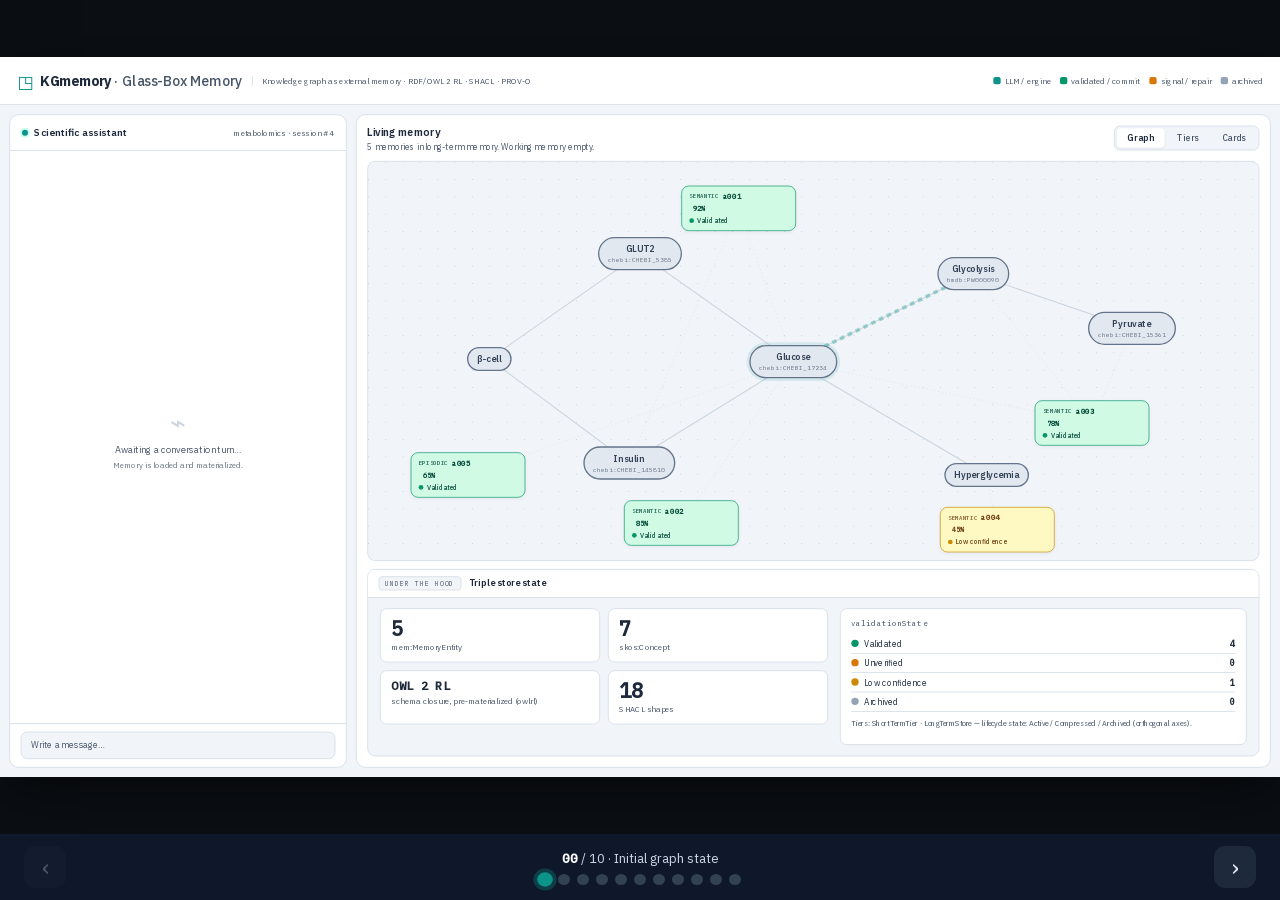
==== index.html @ e86d9394 "Glass-Box Memory demo (ISWC 2026 DC)" ====
<!DOCTYPE html>
<html>
<head>
  <meta charset="utf-8">
  <title>KGmemory — Glass-Box Memory</title>
  <style>
    * { margin: 0; padding: 0; box-sizing: border-box; }
    body { background: #faf9f5; display: flex; align-items: center; justify-content: center; min-height: 100vh; font-family: -apple-system, BlinkMacSystemFont, sans-serif; }
    #__bundler_loading { position: fixed; bottom: 20px; right: 20px; font: 13px/1.4 -apple-system, BlinkMacSystemFont, sans-serif; color: #666; background: #fff; padding: 8px 14px; border-radius: 8px; box-shadow: 0 1px 4px rgba(0,0,0,0.12); z-index: 10000; }
    #__bundler_thumbnail { position: fixed; inset: 0; width: 100%; height: 100%; display: flex; align-items: center; justify-content: center; background: #faf9f5; z-index: 9999; }
    #__bundler_thumbnail svg { width: 100%; height: 100%; object-fit: contain; }
    #__bundler_placeholder { color: #999; font-size: 14px; }
  </style>
  <noscript>
    <style>#__bundler_loading { display: none; }</style>
    <div style="position:fixed;bottom:12px;left:12px;font:13px/1.4 -apple-system,BlinkMacSystemFont,sans-serif;color:#999;background:rgba(255,255,255,0.9);padding:6px 12px;border-radius:6px;box-shadow:0 1px 4px rgba(0,0,0,0.08);z-index:10000;">
      This page requires JavaScript to display.
    </div>
  </noscript>
</head>
<body>
  <div id="__bundler_thumbnail">
<svg xmlns="http://www.w3.org/2000/svg" viewBox="0 0 400 400">
  <rect width="400" height="400" fill="#0f172a"></rect>
  <g stroke="#5eead4" stroke-width="4" opacity="0.55">
    <line x1="200" y1="200" x2="120" y2="120"></line>
    <line x1="200" y1="200" x2="290" y2="130"></line>
    <line x1="200" y1="200" x2="130" y2="290"></line>
    <line x1="200" y1="200" x2="295" y2="280"></line>
    <line x1="290" y1="130" x2="295" y2="280"></line>
  </g>
  <g>
    <circle cx="200" cy="200" r="30" fill="#ccfbf1" stroke="#0d9488" stroke-width="5"></circle>
    <circle cx="120" cy="120" r="20" fill="#d1fae5" stroke="#059669" stroke-width="5"></circle>
    <circle cx="290" cy="130" r="20" fill="#e2e8f0" stroke="#64748b" stroke-width="5"></circle>
    <circle cx="130" cy="290" r="20" fill="#fef3c7" stroke="#d97706" stroke-width="5"></circle>
    <circle cx="295" cy="280" r="20" fill="#d1fae5" stroke="#059669" stroke-width="5"></circle>
  </g>
</svg>
</div>
  <div id="__bundler_loading">Unpacking...</div>

  <script>
    
document.addEventListener('DOMContentLoaded', async function() {
  const loading = document.getElementById('__bundler_loading');
  function setStatus(msg) { if (loading) loading.textContent = msg; }

  // Error sink persists across replaceWith since it's on window, not the DOM.
  window.addEventListener('error', function(e) {
    var p = document.body || document.documentElement;
    var d = document.getElementById('__bundler_err') || p.appendChild(document.createElement('div'));
    d.id = '__bundler_err';
    d.style.cssText = 'position:fixed;bottom:12px;left:12px;right:12px;font:12px/1.4 ui-monospace,monospace;background:#2a1215;color:#ff8a80;padding:10px 14px;border-radius:8px;border:1px solid #5c2b2e;z-index:99999;white-space:pre-wrap;max-height:40vh;overflow:auto';
    d.textContent = (d.textContent ? d.textContent + String.fromCharCode(10) : '') +
      '[bundle] ' + (e.message || e.type) +
      (e.filename ? ' (' + e.filename.slice(0, 60) + ':' + e.lineno + ')' : '');
  }, true);

  try {
    const manifestEl = document.querySelector('script[type="__bundler/manifest"]');
    const templateEl = document.querySelector('script[type="__bundler/template"]');
    if (!manifestEl || !templateEl) {
      setStatus('Error: missing bundle data');
      console.error('[bundler] Missing script tags — manifestEl:', !!manifestEl, 'templateEl:', !!templateEl);
      return;
    }

    const manifest = JSON.parse(manifestEl.textContent);
    let template = JSON.parse(templateEl.textContent);

    const uuids = Object.keys(manifest);
    setStatus('Unpacking ' + uuids.length + ' assets...');

    const blobUrls = {};
    await Promise.all(uuids.map(async (uuid) => {
      const entry = manifest[uuid];
      try {
        const binaryStr = atob(entry.data);
        const bytes = new Uint8Array(binaryStr.length);
        for (let i = 0; i < binaryStr.length; i++) bytes[i] = binaryStr.charCodeAt(i);

        let finalBytes = bytes;
        if (entry.compressed) {
          if (typeof DecompressionStream !== 'undefined') {
            const ds = new DecompressionStream('gzip');
            const writer = ds.writable.getWriter();
            const reader = ds.readable.getReader();
            writer.write(bytes);
            writer.close();
            const chunks = [];
            let totalLen = 0;
            while (true) {
              const { done, value } = await reader.read();
              if (done) break;
              chunks.push(value);
              totalLen += value.length;
            }
            finalBytes = new Uint8Array(totalLen);
            let offset = 0;
            for (const chunk of chunks) { finalBytes.set(chunk, offset); offset += chunk.length; }
          } else {
            console.warn('DecompressionStream not available, asset ' + uuid + ' may not render');
          }
        }

        blobUrls[uuid] = URL.createObjectURL(new Blob([finalBytes], { type: entry.mime }));
      } catch (err) {
        console.error('Failed to decode asset ' + uuid + ':', err);
        blobUrls[uuid] = URL.createObjectURL(new Blob([], { type: entry.mime }));
      }
    }));

    const extResEl = document.querySelector('script[type="__bundler/ext_resources"]');
    const extResources = extResEl ? JSON.parse(extResEl.textContent) : [];
    const resourceMap = {};
    for (const entry of extResources) {
      if (blobUrls[entry.uuid]) resourceMap[entry.id] = blobUrls[entry.uuid];
    }

    setStatus('Rendering...');
    for (const uuid of uuids) template = template.split(uuid).join(blobUrls[uuid]);

    // Strip integrity + crossorigin — blob URLs from a file:// document inherit
    // a null origin, so crossorigin forces a CORS fetch that SRI then rejects.
    // The manifest bytes are ours; SRI protects against CDN compromise, not this.
    template = template.replace(/\s+integrity="[^"]*"/gi, '').replace(/\s+crossorigin="[^"]*"/gi, '');

    const resourceScript = '<script>window.__resources = ' +
      JSON.stringify(resourceMap).split('</' + 'script>').join('<\\/' + 'script>') +
      ';</' + 'script>';
    // Inject after <head> so the DOCTYPE stays first; prepending the script
    // would push the parser into quirks mode. DOMParser always emits a <head>
    // (synthesizing one if the source HTML omitted it) but may carry
    // attributes through, so match the full opening tag. slice() rather than
    // replace() keeps us clear of $-pattern substitution in resourceScript.
    const headOpen = template.match(/<head[^>]*>/i);
    if (headOpen) {
      const i = headOpen.index + headOpen[0].length;
      template = template.slice(0, i) + resourceScript + template.slice(i);
    }

    // Parse the template and swap the root element. Scripts inserted via
    // DOMParser/replaceWith are inert per spec — re-create each with
    // createElement so they execute, awaiting onload for src scripts to
    // preserve ordering (React before ReactDOM before Babel before text/babel).
    const doc = new DOMParser().parseFromString(template, 'text/html');
    document.documentElement.replaceWith(doc.documentElement);
    const dead = Array.from(document.scripts);
    for (const old of dead) {
      const s = document.createElement('script');
      for (const a of old.attributes) s.setAttribute(a.name, a.value);
      s.textContent = old.textContent;
      // text/babel scripts with a src: fetch and inline. transformScriptTags
      // does XHR against the src, but blob:null/ from a file:// origin is
      // silently dropped. Inlining makes it a plain inline babel script,
      // which transformScriptTags handles unconditionally.
      if ((s.type === 'text/babel' || s.type === 'text/jsx') && s.src) {
        const r = await fetch(s.src);
        s.textContent = await r.text();
        s.removeAttribute('src');
      }
      const p = s.src ? new Promise(function(r) { s.onload = s.onerror = r; }) : null;
      old.replaceWith(s);
      if (p) await p;
    }
    // Babel standalone auto-transforms type=text/babel on DOMContentLoaded,
    // which fired before we swapped the document. Trigger manually if present.
    if (window.Babel && typeof window.Babel.transformScriptTags === 'function') {
      window.Babel.transformScriptTags();
    }
  } catch (err) {
    setStatus('Error unpacking: ' + err.message);
    console.error('Bundle unpack error:', err);
  }
});

  </script>

  <script type="__bundler/manifest">
{"37c338c2-cbf9-4fc3-87e4-efc4d53869c7":{"mime":"text/javascript","compressed":true,"data":"H4sIAAAAAAAAE+y9eXvbRpYv/L8/RcW3Y5I2BcXO9CxSKxlFlrs18XYlOZm+bl+pSBRJRCDARoGS2Ym/+33OUisKlOw4PT3vO36e7ohAodZTp06d5Xd2Hz68Jx6Kfy+Lqaq0EqdKTlt40sAfWa6uVVmvlqpqs5/[base64]/gLfR5VlQqH4hvTV1D/n4k9lydVIyqNL3ASulFJpe5+JZ/DN8OuIrBO6+HUBv3WxwI/uOXX4RW5cwW4wIZLqI4ED9/GI32730YwoSMhTcBtpM/i8FaK6Hbppi2g/1794S4lg1RwQ+q0VD6QAwe/2v2dfaY3u/[base64]/er0/PB5/2cwx7KMv3p2evjH7c3NGjlPtXd2fnpydH7x4tXT4/6PaSkvlnWuOv09ffXs5Pnx6ZYeNzUsVpP48oeTp7d8eQ0rGn959Orl+fF/bhnstK5a9b4z1mevTn88PH16cXr8bMtE1c2NbPKLRs06c/Xm7DWwii0TtdYrYDK9Xz4/OdvSb/P5RVnoTu9fHL941f/pUi3r+Ivnh//nz/1flPJvm/iLV8+enR2dHh+/7P+sns30tFGqct++OPzzd8cXJ+fHp4fnr04vzv784rtXz93HRasa2daNKf7s8M1/JkoP/v3fTckBFLWcZa7aE37xrBou5Wai8PekVMRlhShmInyBfLFal8jPDJsNCnzh8WJTjRCNatdNhV/u46MP9/A/0G/3fVs34qBn2A8ehA29TRZ7B/0Ky6Wm5d3+PTu+ziiwFwH774wjKBwMKBooPt2Fc1uIh+J7pVZatI2cXtHZp8R03TSqgkNRr2Q7Xagmw7K7Pnc/okJPbRk4L7A5rhoq//eialVTydI+gJGJn6mGermqK1W1H/jtLv6XW9/D/kJ39+/a3wl0ZKDhdJgV83UjkaT0eroQUotFfSPKupoLWYn1Kpetogr1ol6XuaD9mItZ3cASFK2olMrhEOof/HfQ4BG2ZkffNrLSBbQcjSD++HDa/u+1Wiv7ZTDwMU3lrnjDJ1KjVk2dr6dKTNRCXhd1A8O/xDGr/A0OSF+CUFOquZxuQNJQGVGUxo4W1fw5vtoTM1lqRU3kRX4GNaxLRW+pKi7zUfNf31SGVKjsefwSRDb8wiy9uFnUZgXqm0rIauNeQlnZCtnwSnFV5UZMFBz4IAW0zXraqrx/jV5hu78pbdomn6rJes7tPmvkEtf2g+GF/PHx+7aRZ62cXpkiZmNaLqhVXGqo4U+z583O760RSxsewDuePkr3M+u2KA5cf8LWXft36wH1ASYL6BlLiWK5IpmI9mhRAW9WuZhsAopqFIj1QFT3tvV+rsxqU+1mSm/5Bgsf5rmq8vUyGK8bKiyc5koHAxzBYZ4DD1EwZtHWKzHDMd8s4FIBL2hkQOtEp9eyLGBP5fe4UmDx6ZkbeXNLzT466JlkO7nQp6cKdn2rSGZWbkLNDO7olZoWs2IaTf29e95A4ZU4uOMs7/ujgS+TfYcXwxGcgIOBI4fw5PKp1R1Qu2Lnc/4zG1VVcAKfTeuVOnx9AqsOfA4X9vj9SjUFTk0pjhoF83l8DUv5J1nlpRKHr0+yoJojOV0ovh7YqoIS5/Y4OG/kFKjBb/FlLa4q4HuT9VyPxWRtTp2VamZ1s5QVXEGVbotqHg6AePWfCqDecBD4Wot1pVv460Je10UOd+dnsizhFiRmSrbrBi/Az4qJami2dbuezTJxUrVAMnjmUFNED2JaN0os1XKiGryaLeG3krooNyIHYhGazhHoK9ZYaL1WGpp5evyDmKyLMtdZOAykstTMnOMBc7Mopgvq5FCPTAOKqVrc1M1VFnDgM7zwnTBn15bvp0WWvZ7n48433km/1/ei+xWePXvdR/bk8DoX9TzrPVDSL/ZvqakrdKQe+7tvshFTWZpruNKw+O2izjW8keI7OVGlWJXreVFl+AV9dlKJ16evnoohyFGVWMnplZwrLW6KdlGvWyGnU6WxUiIrcwrrEV/x24XawJkvSjVrQXCzD4pKt0rmuOKWV9/IphriXmnj49GxIxDqhkAkFyVuF9nM17BndVaqat4uxvAEqAXUD4dNIzdDLPmNeCy+pY92xGOxJ74ajcXFldqIA/F4n/76A76nH48e+UxQYK1vsdSOePzObxifvtu3ZS1PFGLVFFX7o2yqopoPBzC+wVjQCKmfo+hcvUf/s1OimqZuPm5Ontx9Up54s/IkmpYnbl6e8MQ84Z+9U/MkPTdP7jI5ONK7zI4/PUEVJSgoowqMrMiaqelCVnNUMIEyqqznxXQsNvVaLFGHeSOrFsgZVFHmO7pfoIBal+rHol3gkflUXWc3NzfZTxro+kaVZRYszlZB8iO4xL5XnxFe7igGDUfBuU5f4/15MAqJZylbOOAHX+qBWymmGPgPaGamsh2+xTrejQJ5RemyqNqdvNBwCuxU6j2o1ypFauMdwxR2tZypHVBJVfOdaa2aaSyyQEswv8+oQ9z0Uq48bWXRqqXfeRY7zrBaems7N8LT50g2arYu98TpS+/WkSu4IWpRV0QKq0bNivemN2FPsnWlF8WsHQ6Y0vbEQDzieaNGflTI/CropCyh/roatAL1qatGyRx5aCZXq3IzYg013n2mEsoULTcMvLpR8kqLk+N/2xOLtl3pvd3dedEu1pNsWi93Z6xi38XZ3aVzeffx1//8+CtXx12XpKp36CYK/d4p6/mchRP494wnHfR5bQ0XKup/BkfJkPfDW9x078Zmf4yjuRtFNxdY57zIYSLPWtkquqE+q5s31bJeV63K7XWNL1zxAfGyrlfD1XpSFtMTkIuqqRrj6aaal57U7e/DC3u7RAVQ+HHmvfQ3m726vqQ9G1Ty4IEY+g8y0K+UcoNlf/klKJxV2C0Qm+mcLqV2+wyauiGy+h7PorDdR+J+dl888gYY7Ok7TuVb18K77u7pyPJ06Nw/[base64]/QSfwVBz+hLAuEZdgn1JFRMeUqTo4WaXmlxs1AtqPzqBtcSuSEOUxetr90ptF1jq2VZyUYujZoF5vhDtLlQbVSYHzfKnrBwEXL1MBf/eVLXpZLVB3HerBUQOLc4ptuEqKGnN4VWXheausXrsX0yK5wiaJeVZi+onj1PLxB2tKOCtfc/IT6M78Vz96xupkq7lcjYosnarwp5uyiq6/pK5TDFFVB/ofmKCARoqpqqppVF1W5oS90olI8fPqzq9uFDoEkpnr56QbpISQyZPzU1/BnkF7mxc4s7FtcRGwbxBpql+nW9BLpXK7C4gSKhZdWf7Y9Z8YHmfbGQmgQnUOqsW3GpUdCADXgjiQPgHsnjjuGc3BRliWVoNsQlTZLdFESll5ZFYHkqa+q5tH36sShL/gCty+7N04IVp5dxLz6WSmmaaCUbRdfTDsl/awjpA44d7+JHOAlCzlrVhBuHiKS7cb4lceiDx2MEnBZWGytLuII7qmUWRd03OoykCpQoX1XIIpBcrTK4ZwuM7UhS56noP3wHM1f9YNS7Z07VqpS4a8rSDBAJLBOH5Y3caBSXkG7rxicyUFCskRKpuE/3vE4taHjCs0FqUSzhu0mpuoSpGkWnl5ivZSOrVvHCB3UgLcJGXi5VDg4M5cas5VjwFUE85HswLFTYAyIEXkMcGF27cbcyn4FZqMscFIvrTj9/E9Il49kHpNBStQpnWbxU79tofv970jqTGY5qK7H7w/902m+85rYQ/5kCPxih1xOt2oj6kU3imaHeF7rV9lpwAXeUoprTChXaVGaGz5+yvR3qX6oGr7cgMbRqvgnENHktixK1gG2NR4CpjwWjAlQ7qKUryPC2BprOxPmrp6/2QKNaayWCLoHYZS865hLzUOTrhiheYYf+vmS9kk1byNKjan7Cp1lbw47GfuUkCf5dqP7lb0DqZ8wit5G5Px2fTuWGGQ/8+5w1mLF0fiBe4Rpk9Nu+VstVu6FX7k5HbfIHs0apv6mhV3C0H4vE36GzEAryC1WuQHMNwjDMG04+kT1S5cy/qfjisZ0mK30MgfY1Xl/B9WTMC9mYSUF+jmXg4gj/3XfP+SO8tOFfqAs4CZpH6YmIQDRqpscoBcO5wrMmRV7MZooMqzRJJfQgu+cagg/FgT+RTutQwPIWf1N8oZnJddmaUaBMhY5xSpairhQ4ZejYRGc0XZ6FzrZsKjqwVf7yS/KGYdXNdmo9vUGhQ0ustaXa1d3GH2PpwMoD9CmX+khpwJm1P5ck8LnlgNt7aHX6vkQOHW3WldCbarpo6qpe63Iz5g6yBh7aVWANW6OyaqIE+x6Itp7jdTATOKFTWZnjBS479YoUXFSbZYt0ceEZUu/VdN2aW49hd9BL00lUDEyp7Xv2zgFnce4PnFwJPSZpT7rcr21sLw0TxfcQYe45q7oA9lxRhdCX2RrNZUM4D4MZGmXipFOPVRSsV3hmWppz29tqulHBCt0JOcoIDmmwuODCapzRiXJ7nuqbNfWSNtxDe/qjTsSOHpbMGyCSVKOmqrhWr5E9wVafqFndBL4w0TVrjLcmJEH0zgx6DK8MS7O3NtDtTJQhH+BY7FUJnfVWKzyGf3GH523nce0NsuWNxP+Ml0x1l1Pc+Bm40/wjznJt6NI/x31dQqxpgAMlzesslftOCOlT2HeDYzexYLa+SPsdd8sEjsTRa/SfcGd8u2jqG1z8Y9Ty2aN9mGXZaE+08ooUG3wW1TOenGvZFGSObmujfwJlFGnYnIoWBUhiatvryZww0TlvskjCYbflPmEmkk/Co+Uz6Wo+WVPD3fh8Wppfr6PxtYy/Uj/zSdqZhx+5PZncWDMJJ8WdNmjPDvXUFcEmjbdliiA9TQrTpEeFHT1ISIhP1apRoPfOQcTX5mCAv62zOt4AQdeOkm4xNQ4b8EsRk9dFNeWpB1ESqZjc2eFWx00ArSxB1hw0Cld3XrNf/bK+preivoYwC2LlVB/4GTaVmFhRG3xIWAV/o5yKfa7aFkM0YBtI2OjoZjnQLAI5Jz4n6qPlx84ADvrAciVPQ/t2YH8Mxp4JYCmvlNBweMPmATUxnMogME6bAuUSjUTHF1TRqL+ulUZpl40AAZmSch7qWjUoCoE/DASNlGB+ywbvxlYf7OsT3oYX/jHYdCjigs5rDGYBBgmWPyvv0BjEUCtFfbmzYe/rJ1//8ygbvCNGuX/Pm0pYC0NSRV2xbTKgaBIzyXRRVLPaHQN88aJaXrNhZJjYLWPhV+JMR3PV7iW97MxFcjj4UuOZAtvWLTw6kpSyqMR/yGt5hmsXEnkmvtQD6u/br97xH4/fOWuLcFp6G3bjOxjwf0f7waRZH4lZhXfxoorI0Q0BLWvBu2wh9aubyk4U1THyR923IFx2HLX2lh6/u9XFwa7J0/VyuYGJDq9Z+NitlzhI8byADx3V1bWqClVNA+9dEKLM/VEvZFnWN0L9dS3Lot2IKRiLcA710Ru7ub1uvl436r//[base64]//[base64]/WzzD9oUdSUZZH7Mx2DvSRXom22XiiAjg/0LDMp/yVk2K6XgjQ+Slo6cRQJTzgnDNJvyjR267zkjyZ4U2U3MbXK4HKx8lGzGqQBwoKuXJbAi+x6BQ4xqIDuM3KdqBNfQu5WqkK5HqoVq/BxUflvl6g4RhhWlrnTDyUoBAG4WAsrtTGBlHBFVu2bVNM1qAEODo7s449Y08kGAvVTrMRcjK8YFOtbVPgRcvUho6IYLtCt0/zPe18n6OOw3HfoCYV2EHGNZkKgc8taw0+9ssl71DtaUhJt4fMz1UHeoRLovhLa/ayc+gzY5423q2X8Xa9zMR34Jhdbcz8YssgLUlTHXGmV7NLNLO7jfa6KZZ4NLy7NPpp/[base64]/iyQ43QS9wBoJWjLhRMukU1H7NcD6OYwCqTHxierXM0caJTp6lVfIc9jqnXbYYx1NQoo1ubKFABURV4JF+Ket2u1q2pzxh2b8jTDY+EIRHk2B1Fr+HQfooqP9rTbPwgnYmzX/E64H5ZGE0a1gk9hNJ7yEmEbBvDPopqtW55YojXQBOWG1a8l6VWemx843BAPBLaEW4InmGAwC/cJp4q3daNHxJ5g5MFn7nJNAwzXslf5WXtnROOp+3HsQZIC9+rzbYjwr8i9519/ulErqSDc9omZLyBGIqCFLIVnAh107IQIr7UGepHSDVJy7Jc6xZNH7i78sQWMv9Zmw0E8wqum5F45KsQzLHZexQTfYJIOmxrNDmzzVzTlmqbeg1q7EVdtxTBukQ70OiWQ3iu2h8bWGRUqQzrdauac7xnFVVl/rzBEoF5njynnZfxgbCf+t7HXuS597Tj3hh84d13UEHCXeVmbLdiJ2f3wspgLH0Z6cWviAIPxLf+2MC9eQgOw0HJR+L+6L7Y8wvuG9kNQpZBUgPbHcn8RP+NghAFwKvYhdhG3033WVMvKTYuXocj0i/gOuCtNrx0tYkxD/ibge3Ry7pV5qCE3Wj6YcKlDDOcq0o1yLMh1oA0r3BM9XZ3OPKipDo9j76AZQjGYGxK4iC2AO3uij/hkVLX7VigqqUCrWXdiJ9gqxUVBrnS8EOq6eAr+OyArwP4GWCu4IWgWkOQ4SDBEk7JeJkTH1DvV+SSwOdmsWWYI/YON07ScPSXG+dMzmcn48vMOJQXFarW5uT2Z2yB40nbis+QoozW3widiUo2QEwsXX3wtb4pUPD3F1jgqZQCktmLmdzgmUGRsQzQ+9aDrul++Zpwa5Lf+RAyiS8Nfkzq2xi+pvv5GWLXvADommQFPqZL4msD6LL1W4vq0l/Bc0B04Uq2LWUHkcRfsux3v6MP/G3gdcgHxnFdMWEoRhvqqCLoasTHjNsBbJDsqK40iNID7+ALV9BB+cQNGxSfO7dsPsgugj68NmhA6T7E4D57yXb8E5OUkjiv5LE0FoNnhP5zSuA/qXYsDE88TjxF+ahL7WsPfoD+wfq7j77o8Neg77agP38f7vVMZh9Tz2jjw/nzAgCD0kO0uEH+EMNewYABQChQzEary8svN2Utc3EQls8u+EX3C3BF6xaHp8H0xcqQu80CVDPkpkejsHGrF3kfL0Li4HJrkFyPW7S2M1mWIBSu54vUMZJC52HVmWc9co6SziYdlnBQJMdnx6c/HD+Frfr6zCq3r9RmDzU+Y2525v+8uAAkuOgJQuDRM2OYxpBSgJKQJTT8vdqwyepsgXc5792pmoXvOOLpcFKvWX4+VTPteXamC1jHv1AmXkj9A8gcoNYnxJ/UfSOcIxuGCOH64Ic9GwQ3Dxgd26ntfM9V69XwVJHpuG6iaqCcR7PQNtf04AHXaVwaeVZCwksp7zzDZIJiqH2wSCFDCcya6an6Xm0+daqu1OZzTBVW8182VXCJvGWq6MX3agOj4Nb/iF0y9snEDcnEYyLhHhqHTgrNTJm7fw7G/kX/fgrH3V/ON5WZfywyf6n3xOWV2lxaj37UWWTivNmwdwdDMhg/nUZpMOeiuFxU4tLO1iXj2dCkQtwma35BN+ZVhG64cM5hFXQhh2sXe6xPF0WZO5UGxdLzhQcUWtAR1OM6ayxWRN0eGmMS3uF+0lndzHfLorra5enZwXUaDcKV6qUTnrPk8kVUGIRfpp0hmEaQzp3nA/o9JFswDiMWsmxSOoZr/BFSFHqqZr+eQk/V7KMpNOLqvRQalbuNQhs1+x8K/UgKPVWzT6dQOLRupdBTNfsECoV6Tmb2AD+SVVW336nDdVujGwmo7racQ3xP8o43/+ILZ0QHUCczjrwPHpjvSKDZWpp87V+CHgNOheDD+KiLI/t7hc7+1tgHItxZaZHnbdDcu3CT8bZx4vj9L/V9vPPJomLatiYtfMm6jzPSm5JHjvODsQ7sjQI/v5y8UtnpfSl/[base64]/VWbdgRGQy7h/op5cGDWGmBWqzIWcA5G220CSsVlXeTFDz2ZgznOCh6CRMuxayjf44Qe8oHYeIu/rPL1Sm/[base64]/L07riRQTeO3pVgk0QrQFX8dQ3srMgBQWi2IZ4pO/uDKzLbcC+BWT52jX3HRnU/vBdpaqJwrWsSkFRQN9S8h/9vakJdw5UTb1HZ0DhhAke+xzFErvVTNa2bPLKJNkqvAO4dDNkzw/xtUJzyuAAoLWqC3LP7s+O/x+4WjMkJizUryc/JAT1hpGBxrXDjrCiEgS2ixhVRvSeCEODGT2GkcOi4LYi7j2JUcUA3i9r6LWbR6nJ8F+/C3Pil/ajk1Qu5EjXFMxsUPOM/hie1q4l8RyDEEEzcXuIFoarroqkrwnbjD8y8XVC/UcXCxn90mmcvhmoe0LhmZzryCSVcSnDphChv8qeFj12f2sRMV3W1o9BZA30ThsQJjavUmN0OSNp2NRXVtFznCiIQm40/ImgUQhdb9tsfMR8k3EzCZoVjyatqXtVwFBZtZs7stKgcztEYLwoE5DrwvdpDydiDVsZ5tiPtvLppitZJ0+45Xkcc/rJwsGR4vgCTZbYI5ADQmrjsbsfebVhjMUBJ9zOPJXrBg4GGwrGc39SGCDULMpSp46b2zkE+LZ1viMn8oDzaQIfzJEly5KJqyNZ/o8QC3DALPmB5QMTo7zxnOPd/n1nDpty8+SheQRS8f0GIwuOZhums2d9eKm3nZB0al+mGKDFSLskRWNQTSM3hyB6u8+JaVc5K/DBwD/bF8LyeanqwI1dFtmiX5f8iKvHOniicIBCM+Ag2mke80jeq8o9bmBM0s9DZo1UDtx/0ccWthd7wU4vbbD5xCml6RnCgzlrAvuWdZ7h7Ow9pJweI1QgPTajynVBMVtTGmu/QuXMmDryriXczieNt7npLT91REh3y9Mt+h/xWe/yFnII2aMv+SXOMfkiuaAeDjmc41AAc+Apf8S1litgLC5ma7Gq4t/zktkqwGBPSkv3FPRkKyInEVfREgu1BpEQCgRkAxhsZsgRuGGpJxB009ebrEag+vghtQXFEki0bKhiwZ2/Ny3d2Otyj3jsrgmfyVjNizZLc/8B9FwIBOfbdRJUDPgzeFkCCn6kGoPXqyjnbAteo1A34apRlTeFg/tQZaHhU0nDLzxG/NgFpK3bEE3+TReUPDsRjNxXYSmbKwCzwn+xmIRTAyyXq+cavxfYLgzFMyEf0iWPtNuKsEAfiq31RiD9Ew9oXRYil62p/W4Q4uoV4JByOrt0mITH1HiTxIeHa2cYP0rNG8S2ORk6Vrstrhz1CN/PQV8JEr2dc6LV/XbIBjfaNNcV7z/Z7N1a6Tmq8Q//+5r9tq/gV32HDdF2igNX98gtw8VgHGXry9bseiW9vdzYavKkwVH0g9tiYH0wBMOJgoB9nF0vycKg3GpX4SGvG3ax9vuBxy028V1trbuddh9eyrtRhlTNkGBx5dZkfG/mwUjffu7mDVavUjdMQBF1z32XUS/p4LLwX2Gfv9wX1P3hitAreM9YweI98AdC4HNiedYCTjkrk1VtFOg514l/SaJ4BbgEOP4BR+RQhD1reIuPBazOBVirvk/KA5KxSxcsS5T9L7OwY7+I+K978tgn5AlQJht9ap2MZ6mIJBQHU3GA7Ujmi3ZoeIFZvGD7YEU1fNcUcIAv43IPTclqvipRcylGZP38Yi0jyv7uMS7KW+dzKWU6sVY42KaULiFmEh831I9wAwROZtD/2ZeZaYnlN+bRNNZLUlajTXwOMaajYk5PAXVrZzBWjVNngFaccNEIHOK7ynGqvqXoiJ+QUSu4IrDekVEte0ADc1022o64kr8KNSUuI02A0oHZQY+g/GCRhYiEA5Fo1Deb0cPXWnMBIBXv781wVYKpBIQpKL9DZl+yPPHMK6JVsPP1a6nZh3piO9vLUjiDyj3B36BXZeS0UwWuYlzpAn0/KGh7TyYwc4//ukWdELM30ftOZx3+Ma4OjxT7ZiVOWukF+0S9ZiX4x0S/08QKYldx/vqWi/kuP7wn4Pxeg/34XoNvvKP3ypAoktjtZeDrS1Q+qKWZkWrFQBs6yGRg2P0p2KjRqqH3pyeElGXMmaxxuAVG/pGKXvf3yUJRCCa0gfm6FXIpl70bJgAGS4RciyDJ+bLyk3SPrE4+fdA1Zgf/s2fHrQ8yvCcw/Gxjn1bM33wVv9gaBMvNYT+WKJF8IJcLDQ9cM7gUeBCYEBy1tOP8FYUfdS9iQ0bjMoonCmi1KnJl5UxDNalQEPkrBpdBr/26GRkN8eqrm6r04ELtvD/be7c73o9fN87q+Wq88y+LgYLAnBgdfDYzWebCHD54MaAfENeR06ooD7B2bqoZe42MfQwh8qzshKkFX3mIZ3psfwovJ4HdwWAftdvYQAQyfg42HskQaFBBy3kIDNTqeSM7dALwXcr2Ihbx2xmln/Wc/iDgzgu/K8ULiwRykeYO4ZA5XABnmOFyNv+w+gsXoruKb8LMhxT6Em0S9b+1E9zczFoPfPdgddLnMHzF4DP1DkIpbBlgGcGcyGqNm0l5F2AFOAgZVj1eFKXpo/6KwWrTOsAcSIEqjL48jY1sFmds/gGCt3osT/H+DNk2oI7PgcwukwCPv2TzekvkBb8yCYHrtVQxb9rALntaEmwd8BeVLmCOKRy44/YQD3ZuURZWXm8CfQlWAL+YOazL+EsL1pKynV2JVY5IfMFGRT9XxGWG5BdouSB3v3Up9fmie+wzRu551JX/KZVgW06I19B1m7UwL0l6do86ZGezhIUrT3fIo/gDgjGkavV6aJQp/nNuT1p49LbVq7wVnLb61CB7Dr/854V+4lKuTqq1DOWJMe31s2MZrTM40xqvuWf1MNl0ITQ9RxPgcWgEn1ETiilhBdWC0afScz85BMP+HLl+BnAB6Hoh4KwhGpvhFjUtmrlWeKJJMR03QiUcG59CyoI4gZ7Uc3jUw/tZLIRMKwumIQQ4XMv6Xe9FjDtb0w4e2tEj/MF1VHI9kKN6vyfTIDC8ZFCfCiCZfINjrK5SMX7xj7+2W6ESDhp+GIvAFnUuxEG3SjUOk2pEpwRUM6ZuRwTJDsEQUGRGBBt6NGbcaLwlwnEmGVUT4AgqGJodOPgsdhRpXFawVzeq6RaUKUS2tq/A2hZgD2sOef//FVxTnYPcZbQpQQjs561HEji+481+NxJ77Mswoy6hW3tR04k94qx+5XgwGkSLb9rDDJOFft4L06WxqwejE3UFSzRBwJa/XMWMyjY3FYODLTNNkkMvUa8tLoWdvXj7lJIZIMxkI5H0TGof9saPUZTG7JLxYPIPIWYcwWTR6/XLQG5ybBoJdzlRclYGVEMdnzwFfu1mDr4+u0WcI9KbW/5dj6ICGwensJour8qCY4C9wDaobzukFEsyVZkdJikMWea00nMYo90nvQHRT5M0JnqiQqu0L3rGYmc2+gTM4Kj2KmVHvARt/eKfoQhFzh64BIqA2A3gwqRmHnF8TrBHAxV+pjeZtvmFfmzGF8UtfuUKa02vVaHVYllapYVBn8xrv6gZbCLGEqUh3g9FhLB6J4WdfwF+3dOLbO3bIKgGNm7JG8YY1PJLZZTh7vxp+xZ/DmCWhBNYZDrInsYfZOh9Z9pzWiyJbylZrvQh4Qp/k97gjlWD17p5YcVC359yynrSNUkeImovaHNCO4S//XJnV6yo3EqGFZKdvPQW7qZ+J6ZYjxztXxKPg1u+JTeaQsXYjt5W36aFYmZZWRHlH/NvCUxqa7iN8ZzCS+HTkw7Hwli2YyUcHCRG4V/7ltjzxN/LyCoVAHHJLCFnPKop0ObG/3UwFhzWLz/[base64]/Uwbg+G+Jb1tFTfO2C/Ax+XF8WMn4Hw2Y8IHrgeZj/VRTUENHQ8tj7AsRU2M0JUJ84Oy4GcS8V6F4LxQNTVslQkQ3uHypiUtGazcahovLVS3iM+tXiguawMw71m9zlpHhtUH3HoG8Z4zgq641+GloYgkcHHKPbxp6llKVdeNQFK2lKuTAZmuxtI4RUlqYHTTckpJ6koleSZS2ZaePjBjdhybJgjo/JTceSOYfzDh9CBdvQB7zmETChXLhCwo2A0yDWMEYP99AYV6/+MTYNxnLk7Jo9c3aCjODZZzzhqWDtUXV+hZMbl6ZPgtUvJ43mUeMqW6MJlLm2hncyJMBy4fCDevnNS0tSKR/ioR7tFn9KlMbo4otgW9wHeWxMvAaozRWB7lkVGqndqpusPRIkP0nqBW3YB1fCbbAUcyq8kWUNLRjd9nhxkMiMcNt+hnMD5K1jXHiKLg++rR4/2STcNtx7jgFVtMAQytWhVl0+RyKYIZHM9X/wX8ywIvzDsJsG3ZnVzLKcL2Ob/aHzL9azDrPjdUYJnha8SLMcUSFCEa3Ec1WNI5O6k5FWWQar0DSegsSbyUT+lkeLlQ6cTHebwrATTGaZ6N7NsQjTvSGOom6DKbCd8251cwQcN59Br1A5JzuHm/JUk2tZWQRrv85gbR4a625YjzaC92/MHhOmiMyGY2VNOiYVZ6IpGG9kMrWxpwQe1PNfOwYCUwybBm0kaC8ZQWxXFW5rKPstkQiPRZjcX+xD/nnSGhXbTJTXAz+mkVRcyUd5jay26UgJ1wIVQGuDPsU1fyTFgtgGOxPZTA5pgeDnR6AUpJCAls9dbW0zXJd55ADQe7Had4yDiNzZJcsB0/HWydcWHj38HpCOIlhtVdrBgl36JS8vAzPpRdVH1ERVDPdijDh3jlTdSEydUIp00cKSlsxdqTkfMoJwoo6O5y61i4BfLnDvK6JYQoULrH0V5MTMasrfXDxEkPXkHnAGwau4cdI3qchIkphSXU1nCWrfqiLKhfVe0+tJU5VArUAGBw0LvTWL0ZNJda/WtJ9AZ+EUzc3H0tQ/e6MU/H8IdDIJVZYMqMchYyZgdy3XZFqsSjy6zk0zuVYq8Bc+wed0Uf/Pib9G0bYsB5101xRKR1oGwgDHgU40TJRsybXvr6KqiGH72sr2pk/2AHJqAfb3HC/0So6jBNREbtVyeanwmJ4DXPrSNj/b5O4DrDz7i54en535xL4z6zDz0OkORze1CFW5JOKEmbEUF27ZVhEth46IveFA/[base64]/82MBH5CvZ+a0l53t3701MXCvKrMx5E7gO+E4KicziY6HVdN/R6EA8rDW4f+8IYKWYKb1Y2rDz4AyFRKqSjbYlJAoi/[base64]/pATx1o2/WaI63ft7co1B1SZPB9oFAfez90uAwXffOa4EgXycrvJZqJTqOPIINoOEFFdx6T/1HfuIJCMLjelm4d4JPPNsInnzTEJ3ca45N4kE9uH2Vw3v6KMXr13HmE3je94/PKwOj6mkmNzYkAn4FJpY/SO7Gq3lP4UxmW+ePvxLC85j6JYZnvb10wL57219BiJxlIp6EOKSZzi/QSRFLW6bPDnvFBfOm1cSkwE2o4PSinVLVQsxmcw7hm9//s4D21QrSnvGD3j9qoR0yK+3Zh6wzjsQdf6kF2P45X3kq4feJcbMmNfYPivxhS51aRZVlQuigvys0kvoIxs5uNS6AoQhQcmxYhntMDEVJfFNUes9FTvrEE3q79xZ6kvGJDagwCP95UAPxeyLL4mwKz8s5j46v/mtM8s06eENwwwgzKPXbPfiIVxgEHS1kSBpz6E1t5Y8HlPT0KPwLQKNmuNZpKgx5FkVFkh7dfOfuLKdEuVIUOcQdYeMjwSRAtVrB2kmPE3rfkqBfDiy2L+YJTsglVIMSdW/aBtmSBYjj4eCJsLsA93ij2Ly08TQBm0QXutw4mGqPZQLMACI/Um7ZYAoaakYltzIWkjH+uSkpgZZzSaFLqBlPSsV4Pw3MZldaVMd11w3R1qgqTEc6K95zgiStvYMXXNgmZdDfy6QaywVgkKDPxGfwx9IJbMP/oqyCuadvqG6r75RfxEcRhFvAO6yycddHQciLhgnnrGrfEny5mjZX+gBPuD76qG8/Vf7BJsZs5OSn0NpgUepQuZicFR5qYjdAx6qPGRsnjwEsddt4AYlC6+wzRNCt+fyMLQrXkG7QhWb9KUljCmkIy3paxq03Ge1b/o1sF7Fb7JaIKWH7ZmTp+5c0br2iiiJ0z072k+0XfdBkiDfmmT5Mp/slFQ0IMP+qPPWbpELj9HkTSsEKbmAcMBdP95ptKLospGDRQ8qubdjhCQyW7exkcXFaD53viS/2X6i/Vn+t1g6mUjdBR1vUVZqTaE3+pBH4MWJwQJQEsrFiS8g+goyhT93SKEVyUGUw2hikuYWVzBROvqikiAbpBDTABrngR5HGBIQ6HI3HwjRnGfRjGINv1yg1GI+g2uuEYMTbswhq1luVGTBrE6zP6a0p3XDftt4NxsGTbEIQi7PnhgHWBAyDWoJL/WbXtq3b/7pNuTJlecYM5kIwVImkiKbZ00xdif+HADtD3bLIgT2P5I5pSWHVMmnm0ghhVPi+lVWQTn9gLeapV5lLhPZQVqGtOsQp9Oqfgrz4Nsc2NZCvkPu+ZztsX0PpeLB6aJgNhmJj8qqnzNU4OZwi9QZJCJ3y+gvDNI0SM7YJOeNy6qVcwIh1dBm5TPZqZ8FWPfhvhLbGbB8C/8d3tDpkagbjl8lipm6c9uBnCv9CDRRLpjQB6Ttru9R12JOLkiEu/J5fwgu/wUIOHQUx7ORPHJD2TL8OGNq9LyOrKk7uh5vtTPnag9cZSzdk/[base64]/OhisulWtaXRAl2oV0uBkjA4MYAZZFaR+QnjV/hQ68QvvedpUM/d/[base64]/k4IfY7n5CvOtWOPmsHU64oAJboEV33ZSbj0nTf7RsJfBCRmfjx1dPn/M4Xn7JowY8357JxDdoUDdXFQL1RQticE8Woplx+se+DxKyC4QqoCMAjM8B5dyg8QPrjfAB/CszMIvv1tzzHtVTMmHS1Z1tVnWa+2RY1t7HaPY+qgHJn6eroXcgx3dglMF5e2mu089L6a0Lc3gyCUJMxPoqHOY6CTujZcGXK/nc0x0IA1eDd1Aw1oEx896zNygqSIA68E34ucsy8JD0miLryBRPQTz4Yr57pKcGsibWpNqQSNOHppU0MX0Sm4y/[base64]/iBOCpIn6K723vbRpv1/xzNZfTzZ/IRy3x7atnz86OTo+PX0bfnU3rlTp8fSLcoyM5XViUUvfY6a3NKLet2b1+evDAgfBhN6G0+Swle1q9hkWF3iagbisU+NBtK+h7YG0rF5+vUNYwJsjhyIyZcsEALpPJG8OaK2G3nodzx3pwlCbclQwQYquNeFbiTrBnJvmgV5sbBwLl6rDIToCdzc5eXMFkDb7epMsBZs/mJ8pHCVzTq6VoF4bv905/zG7MpM0VJLhfl+ok74fP7BBTOtTR+hpG+EpwETDpMyANkErddr7oY2SJCwDUuOe7tXchkxN3FhT0fDXsYOz2QM91gJMsJsZ8dyHPkv7YW6QwwRXPy575oz9BBL7+H4HwfwTCfwSBEHf2kPPO/ddIgS4LAciAcZ6CWALs5DH4vPKfHRdbSMEhB1Rcqhn6porcPo7grV15h3HdYZT+151z2rLIk4ri8BdgVSJz1J/q+oqSw2FEhouCLDAHloFbmtT5hmxbXmCqZaaUYA6tC+RlARSOnBWDwLiOWQ3JBSlVqtR1pff+UmGhx5kA7ygSFxGAZ1lohO6EwgAOhLujnvGt2+Crm6gEMdQclWBDO0Zc9RO/6okiVDjj3nG6LhVWi5PAX3zd7UwArTytVxvXFQMxiB4nqxXX0RfShnlfC1qEHViEHcR9RMt6sTIeVBDGgbk8J+s5jtVmqwX0+FItu+ACaNbyslZj7AYeD5yMGgkAkS/xN8A/r1tcYFaSrBboQfijRZn0nMsBMAslEjLIAe+BbNtUp+OJ4JGuqekF4GlKI4EgVKGuMTpOM5ilV75EFVII0ejoeT9OjrHWNjArClntbKPEjktkasQwLpmDghOXGhkfsE/Odw3Lw4vGsT2Zt/OOrEcZu+/1CkzkKSJLE29wIOJvvTjZXOVrgLgE9XowxaWaF22xpChVfK7Bo8iBamHuyFxUNe5Zl9VurW1Cy6JyWFNgbfY4KKnjbCc9/7sD2990qmhZliyGRsuTOcfK2GYxxsOTRgeDGAduryyb3ZowOnZ7xU2VIpOU16uncfbH7VzpP33czl2/B6vn13V8i9DtdkGWqC61pc7Ar2nIBm788XG7qrfxRMWp9k9Vvp6qZtjQfyE0Hr84bOb092fqzu3tpHs3M0MIAhV+dWeialNtH6OwMyRT2xicOPRnaj5Vc6oHJ5UGM35d/XZd2dpEqk/P5aZet79dh/rrTx5IBk3VQDh91r701Z7qyQuQvn+D+ejWm6SU5QqvINfqT7LKSzXEtAW/Bb3c3lCqf6j9w6025GA6ysLdquZZFSsg7t7Fnk5ub813ZAp76VR4/TeEj5suv8b0vFBSEK+zn6nlVM1Jysk/11ihpuQJt6mmx5xR+wx8vYZ6PdHTppioMWgoziq50ou6pR8YL2wefa6j8Ff0wKHv7Io/IcoEqguwdkRWrkuVlfXc8wUs6/kcJJN8jdFHIO3v8M0Zsi1SXYj9vyko7XpkMDUXO5uznHJA44D8vCJUUyn/VpQbVljeoBA7hfxGxie+rOduPcAGb9OCCSXnELKb3TP+eXSXlHBp4Hc8UvIjbhc1ovHweoDKKX+qVpiNxkZdAIDw83ru/zypZrX/G8Jk/N/Hxt/aPPhjU69XnQdHdVnKlSb37eDNcZWHwRymd8/rOdA3rqD3LLu4wPvhU/fIC82Ja3lez/UwpSaN5gB8DwKf74cRKGAMBVjVO87fZsfQDYIJ0T+eS0pYZEhtP3gNc+u9L3iqXQFEtnAFbnjuXQGcfa9E5P1uJ9krMjfrExWxKxSXDZYu+ui46hSH9cTYEb7Mz4t2sZ5k03q5O5NTNanrK7rg7xZar5XeffxvX/3bv4VImDads3d32O5nFnsd+e84a7dHQ/7bMN27uypE3poUucWowzxgvIsvl2v83rsQ9nl08mehzxSsOjuk+N0q63niKVBA4jEue+I5Lkjfc7uufQWOK/PKzYp3mXJbhAOhPm6HWF+XYCc+etRzxjeKrYGpDR1UsbMThHr85hv98xPsfzVJIu15KSvZRyFUAfOuYjbnK35H4w55f0RlwBR7ayP6/4jagIP21sbb5iOqQ37bWx9vt4+oD5no9vq8bfqxFdtPt7eA+/xj6z6uwlp/UxbR3cd/CHcxK5bCMjOFOjHYJH9TTc0KpHNWokrQnoGKjEww4jVqxsQMYJIlWFT0WiUgaX0PlaTF4XePjTHibCEblZ/[base64]/FcnTBImjwqNj8qefVCrlxyJPsgTjZuXuwBOrLBYeo0Q/7kcfVDd3vqkCPBh0XUOKsQk5eg7jzEN4xYhusH4vHoKwYLlTyXbDKTYiavjGFlDGE2rIQHl9tiXtUNJxlDghZfzCpycsW57DjrmKX/0DXs49qhyNqZCHDhGM4iBH0qf5tDB5bq9W4AS0VTl+aWa9bfeYGY+1BRr/XrBqChQAU8vQJvJOgs7qZsFb+JxYETwgowvs/O1Zi60lOL8IbW7Y7Pp4LJ7BbotcH+7rG1whImHPEZTytQVOLp8Q+h0cbaH1HDz0bD6LZ9zzIwoCk2Pmkr9tzWnQjoILgyBhTkMzljiWcCRX7nG7c6m4A/OrO7wNmXDE4V8SIQIS3sJ1dSN2Ho7zPYJge9jiF93LcTerZVMNwMoRlwHm/r1kV8xNEeentsj2O1kvqFYzcZvF34Q1P/DZBpG1HV1Y4RfRMphQNnEkjn59lXyXhbVwjOPwW0w1yFcOa3TVHgsDCKslUxpz1VszKVGJWfZ8mld/oZfhnAsTFv4Ehx0BxJAuezznTVhrQ+YYV0BoEJ1mXwcy2gn4JPFtEhLbpdxiUfi7fvwjnpObaF7fiBeB9O4r1tjcAp8fbdGMm4a1D8eWuXkSYROf0zdnHGCTZCgu/PJuFa+JWCT7JzXtdm1TCWPU1NWgJU76jDkZxngMvaZXYMhICBgGPAZHLMnQtUtw5M81Q3ELXpIPuy1jNB70hIC/yfI06HnWFNpY+RTGepzWDPTXGeUegUKi8dB4TmM7/is6uCIubAqYRqM4k9CZ3YoJl472B16WF7U4e8lDrwvKgwqM4fXaZXZdEOQaKLMq1wt8xHppe3fOXqxw9d0u/HUe2uym5BW5JTuWjxDYQowVLBXxg65TXyVr9DucWv7+30XYo1EaYsoMTCHajF6fVEXUaX1Xidifzgzi2QuHOxnXB4VF0T7CzUB15TN+oahDtfiGZHwLDO6RowAWYiX2PTS/m+WK6X/F1ZLIsWkHAqxy/H2OOl3IC0QB+HNSrZlIVxp0clPHjXI6guE44B5DZUCV4jdTVXjWAID3BXCitll6qGfBNNp7mpTJwhvCaf9bPC+F/ZSaGpLaqwUq8LIDaTH1/flhBiCsquFPeALFn7IiaRfaF3dsbwVYcMXiKMlnI9pT0LE+vtUOu4RSYLJ8kw1rWrL9qC6D1ltpwHKs6NJYbmuNHdydmE8f/wr2NvDHiTwyhcvL8YgWupNMKZQnwjRVv88EKT11Ynt+HJjJFdyN0MsVvIlTtoZRwPCBUNwNXqKkVFZATCD2GmKJCjUW27EfO6BgeeHNyZkATZg9VyzUbdwI7F1cARyo645M+sOMlUJiYKMj7AOitQSzAOh1kVWDJDuHTpoj0Wgju4vU/7rzIOjAWlAmIIeMl4wm2d8H8cG3kvLaPh2uNyP4Z73pT+7ILM5XXnkQAS3+88hI3C3A5YDgH4oKuiLpZFibl8ISOyygsEnybuZM+qftHKmw2GO+rbMm6zwDou2TYHSUACb1w3A1PQcsH4P34b2F798K8gIwJd3a/UzX2jnQD+wDoNXCWlM/FcAQGS7xgIB8h6r/BPpMlCNd2BcxJdc61mHUjYYZssfQAEC8oGyJUDfw9sDt3AOdvwRi1KOVHAO+7/wXpbf3M/PVIMU1YmGSXkZd+xeUzue67KPZ/D2T3FwRaVHTquHR476OUI6JusV09UguqCKvCKfvCApyZjcV4PB95IBokUpfTPTih/bmfQ/3oswuZGXbLvoFPSv3Sj3k1nti1TYPgvpUnRikR96n2yXyF2on0GS3HqWCsyNjiVABchPe3MiC8CHUx/Kx/6xKftqJ6cGjtVb+RUCCcoCkROKRVp/[base64]//NCt1Famm1huG6g/vBtVGew5V1341BXP2Qr6m7P1sVWLP5Jqg0byRjFg4HHKLn3Ux4hQZlJjFiEI6S0DY2arhtdXFPeLfSoA9ig/r7euqGy9K5KD8CGKvsDiA3GBObmA+Q5XuGXcohzQfnsIgEMytltq6LtFoenEWpSV4uI8/wcYJ0+0zx/7FxDLy1AcWq+/YoD7WEKbDp18BB/s2ZqMKurHHshi3LdoOLq5w/7vhUb3W5ZAsG+3mLF7pQPXfi0MuJMucFgZAlmDpPCiiP+Uqbq6JVZb5wcAHel19kFPoh0bKSWvNsimIqI5m21wWKIb+m/WEhQThtvefrmDUQFNKejOEUcAfvWj4X0MVUFvYicEtw9e6GmVxYiDLf32UpN9ZiDscairKeSYA4t2VNC5Z7FCS2NRt0MoaR48UJPJKNbxiD8IsBGBHT3A2HTxeIlelJU+XAh9aubytidHLexad5N319yoLEdSwyItJDBQP3vomsWRpyDUIxEjn6/X+E9FLpBm/+aiRaT0G5YmjUowCD8Qnjf2OEO3FD240gFJovSt1pivCDjxCGWPUrMWIr0Mkb3Am6/IZOBcMBZixpMQODES+5EYc4mJUHhv14hNnFZipLMq0srgm/jhoHpwA9eBA+Y6lo2BQ4MtBmQ4w/CzuYLgAIAVUGfQsuCz0ltEwGiHgmBoBFfQL1HEzUlkRQTMgqyQq6rCvIOeFzdt/7ivtuCc2a7dNcE3+CNtIO0sQNBfjqqiSnHmOSHw2DzoNcJg1yBUoUSaO+h25HZbxjgiyR2CY8D6n4kBpe0Ekh++wwf6KMxmFECPBwZeKyKCgEMd1pCMFzJ6ZWcq3GIRmeb3DKZ0InMOUrVM8gganDgjTWJvq8BtoOCiC8ts8lMFy99I2/0/jKLk2igC1fGl0QMuibS+6GoS5y4QVyecfObZuu93e3zngEPDUf0n3a4omOXmPJMDM6Oj06Pzy+evrp4+er84vXh2dnF+Z9Ozi5enV78+dWbix9Pnj+/+O744tnJ6fHTQdpeqToGS9dZ1W+xxGOSC0Kovv0B0y2rKSwuUmdHuXS3U3k/MYHDwZd6j8Uidg2zWUK/1BS1fvmlDqkXbW7wCZ5GqiFydmgmQNQssVzCrF5SagFxib2/ZNKF96hN/tJAzGGoudwQEwRUvhqz3GJkB+DMVQ7GhFHou73AqCc4YjC37KvZ2M4e/E33B/yrUvY/hPMBCn6sQi/kirBuGDvRb3kEIInbmYNPVCHt8Q7ldY0XZPsqRkLKFtqJySUgpswYR4oqIT92KGt3V7yCOJdlXRWt8WSYUWlRA+qPBwMCVgVVEWQQMrWybhnvIK4U9ebYpfBQ6HbpbdTxd8l0Lb9mB0BLKhdfaoad+TJcwqj9X71q8V99ot7Win/3+P8jwvbHy9QfKToHQN0vCq1Xqix/JIeys0V9U3nemFvL+Y6d4UrNVftUTUtJeDO45w4B0yxfL63vFCyLrw1+hXPCauAw0wKflXPl9GnAPp419RIxn3qryVg95FFCjA7kPFr/Uh0B3/TFWIolw1N9wG6uLDVs04Z6l1J/Rs6QCMDnP5wQIg5/WuhJnysm+nYWpWIwGiqcmSfWfrL7f7OHb//yl7/svtsdi4E7mPGeXFTqJaLruQrcsyhq1ZuajU1AIAnx2fYDpD8U/lzNj8QgC9WPnzQ/z+oGUVfN3gqw1729bXBhHfRx50ViMrlLW5bHryW74K2chPcx4/Kyp2NUG0U4NmqAab+uFGY2LotpAUGTALUPymDOCYGHtA6yqVMUxkOTDvVKbTSmxwXICJQ/OBBTAn6OFms8ba6UWnHeX7+uiWpvlKqowvUqly3DlXCmbssU/yT192rzRive8KxHiZaM95zdlThzMIVDMLIQd/R16wVFAW5lD/tO2/kFlA8Jn+pl0mfpwbUVQlV+67/Z837EJhnvTWUUPKYPrsHgFk4DuR9yjbZe7ZTqWpWGfzBiB2b3g9wlXu8fifvfZPe3sRETI9lHUDaJuVFGkD24stSFpEbBLoT/zhfth+y2xp8zKk9FtJehdR//5DjbOVw+QBbUi6aorgSi+lA9jaobwFjKM3FYlo7M8BYN3SFXNzAmb+gSz9oGEHPRyoziZM76hIfGpH3/Sm3umxxxnTGwEEeJNxRthimYrnLQZErjHE01opuWAa/SeGyBlEYTQUX+3dyJ+SdCWYuf/XT3H+xsGUhNHKIHJX6lNln4/cMPPv3x9wPNDwckXPmbz+4sM0nHvJDfK4vANxbdnYVbxckamKgEAD+DJ5mbee8dUEgHLpvoL+BwvXXFvv3TPo7A5/ddGIbHAZK86G1vI++2DuJjKzODo1Tqa3b9U2aMLM2xH2Y9m3FEB1zmEKyWoxO02xeQ7A27srtrqRtDQBgkEGvn+xrDouG3xmWqUXpVV4Q2atJiYzo82B+cY45J0a0IVPCKBV1rKPYOTu+oZAE48eSLgzDkoUda290VfwRPmxACkTy6OL034FIhEAdDlWL/zJ0n6Ox9CPO4wWzyxs0KJwP1QMBOewXCsPMkBQLHNQw3ipa568XCHgx8TzqGGDHqE3rll4W20TzGOacq/[base64]/i0j7GzjINd/CJp8U1wOviw0IcwzVi5p8Ww1oYC0TBEIf6AlbP/9b4oHj2Kr8k0EQdY7m3xLooYCUF4h1i4Y4boHmhYLhh1IhKBBuUw2KK2orFZh3ymTI93IE0SnRiS9GMBcAbocPN77j3uOfMSfcROBUIrEmxbN88qOgVP7G8qHAicvOD+N71KfwhnRYcrU1pT/CooCMkhEPL4uN019r+EcwoxpCECqYCUPEKDcxQ4hfrghmhhKWXr+0TiWrge4q0L5grcv4o4T5E/BeLAGxnFo/AUhOV1q1aBXold2b4YwhuvlgwMHMPRKMvrKpnTOSIZ+DwjoKGu+SRFp+6DHmIVgRLrNoWWx1L/iFlmpMWFHdv22am21RwqR9ioNnaOspIgg0TUpjHVZ31AOUjKcaA7CLbbOJUzr/ao2Iz10lOlkf9DRNcONtvHtneg1ankAonAG5/jeWrfMANdYk9t9XkK807h3HVydXXzDyUB8Xth73uw5SktAnrE4E0F9fcaMFiVwdvwQaPR8b+yr/D6gxr/3MWOQkbhonRb9laM/dEnzcSta0JB+Yn0ZTgI3wzL4dEWn6ptivlcITYVpiZz2RUb7Vxx7qIejMLcIo8B2zunr2VUCIwEHYwJaFs4ITBJC9lrL/+QT9Nga9iqRk1OfI++1d5Hfs3cBZN3ccfZsx8ZYFMr3X8JrAi0OWB2fe1Sy/[base64]/UJvKzuO0WZccZyC8RxjoMiuzIgPpbFiS0XRLRmHm7ZDNw+NQtH94xL6/U5hL1c5dmBJe0fHBDvFKbsB8fcQekf1E4QDJ/m10ryBPXzQTzaXMWzZhs26aYrFslLhs1u2XegpySHzXkcFc5NzPcx/zNj0W7MBXVFfs/86Fh1sBXe+MAOONHX8oSE7J1gwpeL+IT5XQPYD3zwlh9LTD2kPLRG72QXk+nChQnNnwTtaGQnYE2P04xqn85z5Wne7edju4ypMuziqRIuNsuy/UlDYIH/t7HGfHTE37VUb4/OhADhOLn0ZB3BOLbvMf0fZs4zoqdhxD1CBNWY8YN092iQk3DJs408B49zkz+P8JOR/7MybV9Hb43Tdpak+hsvc24FTE5ZwU8CUwgbvDuba9IZoreYm5J9B6dNFDu7hfh/U658kAamA8nISYZjUQnRU/4OWqHUt9bkgmEqz7J9vj5sU0A1tvYfTTLDLcKP6w+DIQQIB+x+839/XCygSaTaSGZJqX4j7P/[base64]/GGKJFrq6xdvBGtfUMT/E0ghbwwKJm2YMW0oTM1qWNaYevpRa6rqtgxgttqpsBE6coeW/yGMEB3D1lk428VIKJky8QOp+Q0GnprF/yjBW99pO3xbvxlkRhtyU09I/klKgd3lUjPtKv1Uk5NXhU+MFiKudwLT0EfICnatUoSEOSH+GGfCYByCnAfItkKC6RkKE6IhNU6yrcIoKRgz35q3qzGleSsY7K0035TmJf3GFg/vrebR5IV2w/AuoL+TEXHY4IuMHUE+Q68dKccLr2dK4TCL/[base64]/9Awjupi1b1ZeVWOqoJvKYKXUFZYzjfE0eO3QjcpliIRXb796162qXgU1YehRXE1HbHEwg57cRrgxB35TJmzSPs+gPd/5A9+BvI9fu4a4EoyK1K3ZODBFT+ubiicJXo0t1EGUdBTq6/ogpiY5tWQF95FNUvT4G38qnKfaifkG/7sjHotvvvnGYWG5gmZyvM/eBZcvzuPJjjKGoL6JIL5J3uUqEVWkmSNE041cCRTIUfNoP+i0yWbe/bBEYd5RUf/aQ+Pzqui9vnQ6p5cAl9Rk4vi9HwMWmxKEVcjEq+Wt9/b1suTGlNvddhS6V86emxJclJeru+B/[base64]/llJ7deX7NzDTk6/csua0cmxmHi4yUecwFiDioT6hxwar2yVaKW+EgXfDun+MZuJAyEz+OCEGevE/QqOfyz8BR94+GNPyAy0HWKSFfm+lziHLvhgk6Es9PpbPuRPlgyW9bop6qZoQax/bCSAN1o135X1FPKGeu+fmPcvwWGr9N58bd48r2+8x/9kHp/[base64]/ojj+9ZMdKK43ulVLzdmTXkDa1VV9M3wyFl9/BY0+phdfTR5v/WfDA5by/Rl6Y3/9+LuiPUHJ5fFX//L1v/zT43998jWp3ApAlINY6MLsnHJjvj958eL46cnh+fHF69OTV6cn53++OD95cfzqzbk4EDuPsYLja1W17HBr6jLfvzk7Pr347vmro+9PXv4xVceT39skTy9fnb44fJ4q9PuvvrKlnr/6MVXk8VdQhrggJKrq9OTk6fPkIDozRJMi9RU5a6A/GdqKpVgWJJqbOmE7/++1WgPtvH1neghNN95j8gCYNnitwRtsDs764OeIRuWcYN0KQvwoTPZEgd76md/WSX5E3yFLQ2QA6WCvtLkesTIU9G5AWrm5LZk0W+yICmP0kMa9N4ahPcfwiIOIK+770fkQEUOSFu991APWzdWY/NoUEIdo1A44m+GmNgMqDGspqvmPdXMVX9YK/adatyZforn75eliQMT1uu2WwiNLrlD9gntYNAohrqcKQ28YbPDw9YlGr1c04kmxqsvNDIMRrlXTFDnlSFvazmNVZ8q063iv9p7FeQ+8d3vBtGNtR6WSTae+afA0rjF4m6jzTLX2OAz66J6i3dzaaLib7jVXijR8jFou8MLNftLikfhJ5/XSLedJtVq3r1WVByaPSl4Xc3QmjFt68MC9zJh44dOO0ShVKovaCz/69i7fsB4yUXBk59I/zGV+DQQM093o4dSdHL50hOFF6IiJHASdOEKDQ65KuWGNIWSqJkwMCgj/K3ANJzshJ8FjVV0NHVsZhTccKtU15KNeGt5lJtdo0hzIR0CDDrhTGCGg4jppES76Qdsd8Zga0a1s6CD9w4FIzE7Q1qzAOCTMZQkWBhMQDyzJm4Qt7QvBzVqx8oCfqPergqyn7mzGikBNY1n2mEr3B+oi4COwZeSvuOi4kiumnl5x+p7XveTipeXtBSY/5c2cIq9bOB2W6afRIFIvzVpD0qF+m+kaJT1F+nl0GOMOoVdKt37h4axc6wUw/v4lsMqo8+0bwXTZK5vqbdAPM9HBtI+95jyC3hHhTJrqbouBt0MEQRq+tQQ19sVHRAj0lnjLmWfXME0MgXf9j04kABNxy8cERjy1FN7KLKlSKofteIS734P4uQvJCWYa/qRGWHjdk74vx0wod6TEEZ4DHzII7bOh5jfwIYjQhViiByHleQ1a061r46shDEAKopgEdaKixROr0uQXil+FdeV0D4aRq3p8gfTaGPcQJa6IK5YVGvdKZ9UCZiV84Bo/U2dvmgn0hOYZKSo0CVOw+QouLRFz/NjJ7oOsTUuu3puYgpKUtW+pu18CTW3nOw7Cu5+GS925MW7j1t3hRgw5FAJSxMfIKX22k1HI732aCY9Q8U0wEPCZ/yKeAoQDx2A6tK+c18AOhqNRR9/tkhBjXxfSeDWAREAwNjdqcE0IWAsGgs+VzMP0boGjY+AO5YSdYBuYx6lQg0A+6sHeTVQVkWAvEfrfrlKEaC31oJ4y3N9dBbasTChqecehyQlSVGssfeTNijmB0w2OOuPp5VTB4WvmMtnoFiS0nplN1ZNQCW/hwdBotGdidoyypbej3Bs/Lsj+edt+TbDJdAu2zlt2uIigx28WCjW8BqFC5nlBcQXInDy3mO2HkTFl21O443VyV8HrDmLXZxW67MwZ6+A2hr0GKKlJqS6adQXWdbMxh8EuHAtUUvwJ+2TPdQPNGxSNIIo7quY9/21K1xwUCNUqwStP2xw899XNLq6GmSH/Zu9X93q1XZ3ji2ofL42JbYfvdrnNOC15s28lx76j/yMO+C30gGGIqVWn8Xe7bagh1Yu/B1FQmqlFMQPv8hsElauwoO3tR632HYgGkD2rDSUGBA9JTlIUtWoC6BuUAwTnKjKYCwivkvX2rJ+gRHjC//+LOG8aubK3ZHMiBgQqt0gZibYMq0xYNzxNrgS1FQIQRdxybLO3gV7Ltxx5p8XHr0v/rHWHZ8k0vMvxwMwc9To98dHRWbZPuzbw5aTrkmJX0Fy77SpG543p8FjU6HOr++8M6eshQ901vtTnyWBca8f4Z553T2mUP0ExKQ5MqQx/p8RlLniA0QOAHoaV09PIxcUd54GgKh4Jrt0sTYySl/4uvh8GX239xmMhrAiJOPsnnfPCalUOtpjK+njurQeCX/12S9rWJtJCg9fzlGlsa40J8cSvMGWj21pf+tDrnEmuhR5b4W2nR3R7OvBo5pGjC1O6UjcsmNt7cr4XGuIePRrbcdCe3nO7m98ElLUX/hzHtLvn/[base64]/3bKs9YiK3/uV83C3WbjLHGwRW+eqfQb3ePMt2ImtpMmTlVBw9E0Ebh/bD/jGM7NyXIMNE0WTocVyhoC+qQS1IpeTzaRoG9ls0L2O0ycSvhUisiHC1USCKwb5p2LAdpBs1MYctT0awP5ZOUrImPHE9InJ1gO+0C8ohAoU0Kfrqkq4t1trj7+EkYcHdJ/5wMlT58Nj1cMg3xd1zthauBW19YugsGTAUEAt1A3eFwjEBK5/[base64]/0h7GB03tOy8YphLhQGmgDwWZBJ+c4nQRkP9KAXGBi7BOEHvY09rg8h7OyHjJoCCcswd+lbn2KwIS662Ch7Vib0eH2dS/QLgiArNS+LOcIshj2D4Pt7AbM27C7crLzCr8EFy/DbyJBbN1NCDj+VrRrOQkzj2UqbjKjw5zfi8ZPfBzP9Bn20IFdrXaq3AzSxDd5h+Pu1zJX4DrKJouByfPa8IJgOSsUefDAchP0QrbxCOFMKFYBAr6q1wZpfYYWPn/x+zAkO6maKKGFI9QAcpsWimC/Mej1+8nvsfkF7DRAb6qZVuYsv68GuozF71754T6Ab46ys62YIbnpiF9pJhzsib9eUKYbqgY721BvvtRg2nU5DOL3egKTxlI1ISUdPFJKT/DN9Wb7llg4D+T5AdeaUrQ3LOZTFC8J0l0oiWOOivkF7vGWnTPpuZuI9YN38b7kts7twaK/[base64]/am8LBCHoT3QHJjM3sEiWdeUNpqAMRFN3lMCFNAVJhlAvfMbd0X4/qmx3rnszou4emZNLeixwb5bgIN12UuTo4dYIIxKYqZuoHzXoOmEE7Zm8WGYCfBcTbwDjUfmzreVCj08ZwdLWRVgbqzcKjnxiFY2q6smhqjf1EmB25jfesAWwB8yzkZub3US/H01QurrIb5ttLrmGR/QkJXLQLxmboYkWBZvIfPTPOPf/9oDD4U0wWyV9npPEwVOrpmI1OTgQGeF+1iPcmm9XJ3JqdqUtdXBA28W2i9Vnr3yVf/8vt/jubouzWArOsap6VZV5pVEg33grUWWi1lBUBjNwoBGuyUQE5ylL6ZyDQC/[base64]/vCnMDFeli2GF8rjhft3J/pVUY7RZfXPhRRD3CvnBgRob1/pOjMh3iDUx3aNhdNvB4atb7noKdlUuCQWfsygt7dUkvurH05iaausbFEu0pjPYQHd2E9pOrrMT2zAM+sX1JtQSvijvHDm8qxrERXo/9+OyPgyAcec3FTp9x4HYffi/Li5evzk9vrh4uMvQEbNGqb+pIQ3h4gJThV9cUFQAadxtM13jUNdeFH2StPkkLUHRh5GdJLKbxB3zzT6BESgq6FtzfNNOVCwyC+/1vom+A8lxL/wZlYjtpXv9r6IvQzXhXt+L6Cvfwr6Xfhx90aPG27u1RDxSp+7Z6+p+4gn3qHsv/Tiejlh9vLflXfRtqKbe63vRnZiO1ndv+2uqAcQzRxP1DXIhL8OTH/IqPkSthnqQvUg/ExW2fGAv8eweQbf4OaejxNKY95IYgZ9T42mhV3BNVc1ez/Nx5xvM8LDXfdQt+R1UcVRXs2K+1/dibA7lU7XDkHV+GCDEtA31CEX4Ny+eiskabEDaE/hBlgYEYsyx29T5ekpX8FxBjIuqphsKewRpBmqYl/UEkfAoFBJgijAple3ImbuwW2FSkikWFWALWc2VGKpsnpH+riydDe2oztWZrPJJ/V7pUdjNxo7QAPjaZETR8PbNd0f/cWaeCU7wKDSurHj5+oVJREvN2NNgz/1pr2Te0ncoI/OX5nDamqjP1OP9W+vpZNo2NSWymncANlAFBOFU6BA61NMacE4T/iVwBXMFo8565JW1ttD+Nvr0ytn87aGO7GMbwwqMRHL7B9kFkWH+rJjAfYjE7zMVh6H4Checnn5/rjsNNZxIq9cJtS7xbHum7s70RAPp5mUIXqMHgqfw66smg0jzAB4L+pWo6hvxOIL1MOBdT1VrgCYRokaQ2w9cjDgtnQE1j8iQIZFRvUSX93xNyOdCryeQopMwB1eIiAbb/KYBFErC+LIgaA73GmDNTL7dV3ANvik0JC+qjHpyCSEo87VsZNUqTjdWzxh5EVh/lOE5iIC5dSox3jZQT4XaI19m9QHnootlB7UK7ZdgRj5ZrkpPRWW3t1cksIVS6FP0eUdhHaoaUccuc5se2EzPssZjgxP3tDUe0bIBuxpptZCbNh4eEWhVwkzzHMuaI8Gg3cikIM75e1b92AhrVxtC41B5i5s6HPATWHG0IzSyyusl5BDRZTFVw6/G4l+8BUG/[base64]/OYv5oNsG2nHfBe66aP2bo/IxxI11ZaAXWQVkD5/xjbF8UZoyGxhm3OPxbVanV6nJSL0nvXPGeob0br9nUhhUSPGjlth1JvqilI0wffiCzLRqSFhqTXzDdfE7NFaG0JyLl6jSli76rWpFqKGepaVcVQFgyzS3CtEZP1OWX3V8CC76pHo3/9+jKnskmXfhKovVyuWY+1b/P6iciWeHKgsgAxD4SMp2qFCGUWwITp7mV9CEt2OG2T8KuwkjH9e0bSSzltL3GQ2gIlK92C/5vZhpLznObQgczI0Sswr1atDu127jynilE80sa3AzNax87eh9H4gvGaqQsePnoUeAGmZGSTo7AXqMDz68OEO+jj4fUZDH8me4qHqMC40ibPTsD8YHfweeVcieC8Iq25D/xtLwfu0No+CkaFCajcTOCJRsmyqOYM2Zq+NmRFVM636hJUdo9JER0PyNkF1h3ud8qhO8NaT/Cimr8hGQ7SloiS+gJiVCZeVeUm4PAK5YJL4I6XHHkKczbHLCbWKQqSuqG6AMgR2NvMXhWDo5MT36hc5Gs878FrBLkXGonG3uFDy77gtFrUSb+qkFU6Qsbh+mgWd5rihHsgQpJ7sZNk4j9VkHoMTG7+vJrkmdyHqG/hJAdJ3sgChD53mMiARWsHyyTkjFitInL3BMT3Raspki2YlxnZguzMmg88CQTV2UmKfPAgPV95kZutQCWJgroXlr9uuQ+bXdK5mtBHfRH0H9OhlFVY0PyaT6m13tBP/m9v5P+qXhlGOOxwRR+rpBtbn7LT35U6U6vVYTSIXEiE60eEswRjSDqND0dvM4T06w/eRRe1BQWYn5otwjzJOHH5XKFDhWJYZCrjQxXvl6umXhZajTLxoyxan5SBidC9sFG6Lq9hzyEwNBuNAy8VOgzCcOgbqfHITUEh+CPx/P1p6VTlo1tz62PRKJi1/9fcsew2jsPu/Yr0NgXaHOaYYg8zrQMESJPCSWcwJ8Pr2DsGEjuwk3Y6i/77gqQok5Icp909bA+NbVGyLVN8i/Q1ZnEXTUV4tG66cII/[base64]/0jLr8+jLl5XJ628Aa/ODfpwq/oGO6oOZtwxz/6Vi/lXo7/fQhcDSH3ZLbEQMofk66A6Z3WyHxgvvsU0OWEFCuIlDqRjGSWKElmgkXsL0iGYqypbkOWQk03bSAXHxihvWNx4m6fP0GgDn2GBkSgPYueu/GWoWWlquZA0bm4MD2tc8DcntL7bQQ1sON0BB80aktW7WY8kUbucTvMAjOP2pBHMUOtTcC3iWTHoWn8SDMI4myUruWeQQEJ+S8FfglRxypTQTV1mijZ+SApKTotBWohJfClmUDXRYXA6z0RqP/qYE1JjJD9Od4shRhQCSUwg/YsyV+p5o1SKOkMFJpnrslL9+YqupKypaauZawlIenjyu7mySV1cFWWzA/UYtALaIAKJKVEHSSuKqxLapM0I6Y9lpwRtOBCYSlvlX/Ky2dDeB1qcaHg2b+EPozc/uHziQ2qyGD3Irj/Km8/WdLu//yc7lzgvQQ25S1x6F7y79XayaRXdH6mxwmgkoiK/RsQN4IImbvxKLVktqK4waXtkyRugNnyDz/9+zQxP7tmT+XnQZyIrWZwg4I4tjH1s2hwFVFOT9hvI6d+9n+D8bU4+C7TBQrrXbbrfozUigygmZMzX1gShtkYYlvw1H2EEP/i1cM1z+gA5BGsrO/KFk1cdAqNHgSq5rvHQe8P+0LCPrjhnXt+tvZ/W3N0cfEM6uPR39cuD9p691SftAlvUp1nReDQtq7L96dK9dzLRM1dNmJrxnhGcHCbEHqGuqDiE+6D/Fa1VK/rM7Ic9Gkpv7sBTMxTwpJbtlGdEJsLUaTYdZAqQictuHMes/BhKU22RTN5dK/RdYeOLfkyHWktUYkmiqld/jscTW0sRXtdAhr9N7WFO5seqfoJH9fCOswV6m5t6feJ6fZEbYxgjKFC9E4t4OxHoPrlhiCxu8MNYf4PH15gQUQP5fUss0yIfO5y/MmBlGwUxqnt7+asQUdViw7iwU3XuRuzxkYW5TK/esl9dJ6cy3amCfLbTnakRZln/Lt1P4B83kLm5qJsozX5O+EC3okNvQj+65VBjTdgJH9BViMea4H+EtoFTFLHVjsVD8eGtbLZVf/[base64]/jH3qHyORrrQEA"},"607f1dfb-9a75-4de1-812d-06fbe6367b50":{"mime":"text/javascript","compressed":true,"data":"H4sIAAAAAAAAE+x9+XcbN5Lw7/4rYE8mpGKSspzJJUfJyDoS7erwk2RnZhWtBHaDZEfNBrfRFE0n/t+/V1W4u5uSHGeObzdv3lhEA4WrUKgq1LH+2WeP2Gfsr3mWiEIJdip4UkFJCX/[base64]/mWSm6HVzNztoa23S9UEPqxIwLu6EPAz5N2ff6R/eio4F2ekxDu/QGD2D1lNgW03/89htTIh/ZarrCAPd49+SIbbFf3/eYX7q29uLR+y4sXo95i2UnRJXYr6wzV4KpqsySqvPi0SPGbnlJX88mvBTpQVGJsuC5YltUPLi6OtvbOd07vzo4Pt87Pd4+PLvaPbk6Pjm/en22d3VyevX3k9dXPx0cHl693LvaPzjd27Vw1Xw2K4VSP/GyyIox22Ijnivx4hFjdoxKVGdhtW4hFlER7TLT/[base64]/hvJknVh465yUbAtxsvxHMiHGuSiGFeTHpQoWm22XZZ82cWa37EN9j016rMNtsmerfXY1Y1Ysi228YL++ha/04+nT/1eGUK9wFp9tnHpd4ylly9s3feP7J+zMisqgzIdmHWnx2jeNM410+y9wwR/oXCfP8ZKPb//Uj331up5tFjP3Wo918v1XP9sXbDnzSv2/D5LhvO/z5r5ixaAyOGGiQDoca6vs58momDJhBdjOKJI2HM5zpIeW8o5m+IltOBFBajPcyVNu/ks5ZUwx/GnrJqcVTy52RW3g8ViMfhFwRlYiDwfBFtmCdmuGM7HO/OyFEW1X/KpMKQsonCD5tovPHgKOjbNazUHY1Hh0LbTVBTpfNpde/HIQyBqjddNJ0KeKa/Y0y3W+bPquJ3SGAP/DBJZJLzqXiCMS7ctsEBC5VlR9dNM8WEu+oV4W/VzuJLo7jcEZF3xkegDrS/G/USKMslk8eiRNz3oCdZ3nwaku57ymXeFZJWY+oMvRTUvC3aGYOmrHdzaCxjeDi/FaJ5vstNjltBy5UuWipkoUsVkQagwK8Uoe2tGE45kMC/UJBtV3Y7GtE3WYU/1ulEnPwkklAUMkucAXxadiuHtNisFT5HeDvhsli/XNIuRL9lQJBzqZJXuGOh6KfiNYgd732yySVXN1Ob6+jirJvPhIJHT9ZHmkdZxddczpeZCrW98/uXGMwfjvltSyP6slOkcF7efyzGcDbMI+3rRB7NSVhK4DRr/AK6drj4PF3joLnvmfPSitVt7EZ5c2GcDeEdOZ7IQBWz1sxf6407OlfK/bJgvB0UqKlFOs4JXwq/xHLfgpRjJUrCFYDeFXLDFRFQTUbKsAubQIpAsWQI9mLH8KFV1CmzfFvscweAPOWKcTaSqiOljO3Kep2woWCFUJYCNVFkqGC8k9lHIVAx8iK9kWSEL9ReEuc3UfBhB4gUTRVUu2UxmmuiwNBuNBCAoKwUwsaIMoPpz/uKF9+FcvIWyL03ZfsnHU6r3lSk7AjZ5i31t11kWlXhb7chCzaeiZFvsm+jTq1LeZil+2rDbsy/LBS/TUzGCYrs3r0oJjDTWfW4Kz+ZqBrx3sJuf2wGJqQy+/MW2y6azXNS+2ykf8nfL4MuXDkUSCW0rUUcjuxK7YrJMS16J1Funja/jUR9m4Ypv2PU5S+QsREC7DiejkUpKIQLcfm5X5FCMebL8MQMCHdSwq7LDk0kI2y7LecmTrBgf8fJGlEGVL5DOr6+z/sf8z6CeKICI7OSZKKpTxMt9nudDntycFIB5R5ma8iqZsC1WlXOBGH9+snuyyY6FSAGzS3GbiQURWhTXZCHYFE5rlU0FG9LJzXmRAvkxXKYmVqWAyweRSzOrg3Bkx2Jx6uoYph6AAAsuy4rluOzsVZkBpitdKgvL3LL9l2yxWIRwCc3MUZjxMUcK4new/7Ivi3zJ5gqGxc4nghisVwdswpV3npWY8qLKEhWN3UeIAPIeflZsXqgK/rritzJLQe41i89GgldzZLvZfjYUZQjZoPF2rd3v6ebdO9oekg1A+NuZyNkMOKqXuUxuPEHjLJtmOS9h/6c8K6KKbDiHHciXbJTzsWKlyOFEOrlj9+QIF1QJkC0I5LiU85lI7bW5EGyR5TnLsxsBtyliIc9zktzFFPYX6KrKinEu2JT/IkvoSXAlBn/EiUGQu3TrWjwD5jyRUyQ0cFMgw+gWMJFFxbNClGrAtnPgFZZMX9xa0ssKJmei0HqIHi7dYrHAozTkKEDDKpQizwRyNFk18M7eVN66I6Mh79B41LbaPTnasSPwj7CZxi/8lqukzGbVJnt9esiIg1MwqkkpRji9v52dMeASBDEMNGwUYpFq6OssK8Y9NpUKOB9ksnO5YP9x9jfGq6rMhvNKoNyJTIaWalkyV5WcEkCRCxh0RzFSpkCXM1FWMGste8LOI1b9eH506MHVQ7o/[base64]/KPKZYlkK/PtoyZC3E6ORSCpEc8Le/mwCZy3PRiJZJrlgEylvFI5RoeBVibBP09N5Ng27g9uqTFk6L/FGUZZCZBWCm3Glsls3BOw4vjkM9B1s9yOOxevjFQ52xks+RXhEDGRBFzhqjpC62ysK9atsKKqFEKCAYk9oQ57gkDh7knCVcLig+/qDHRDP82NeZbdi7xbQWmsZzkTVRe5/HXTDjH3GjjhdAKNSTlkpxpmqaAVYAWJxJZm4RSLJpwJbrD8yXfi1j/lU7KL4JooEzj7oH9s7yuVClAmsRq1LozvThCQHjRqs1K0oVSaLHkGb68VDzZzWFCM80OFmCi4XPfAJL9KcCPktz3LYJgKBJAmalnO8eEBVDgIV+/UEKdl7M12a7UwqlQ1zcRrNGqbKfn3PiMUq5yCfTATTmnVR0hYjPyJWANEDCRQptDaiPF9IRB3cym687D0tN9PCGznctN1FsfZeLV/cuyF7yjo7fAYsSKcByPumSTxgIA2KtlW4dhF/[base64]/5qDpBS8Epq3idut2QeUCVcni8LwPmyLEfXyFERhDRJLNVEG4ei6A5h9y/O5uGYzOANlwbpIYDOkrTNRjvpKFCqDVUMOd41Vk1Iu6JY8W06HMieAcC+di+lMljwffIZTUwN2JsQ92LzZPM/Xnz9/9uVfiBy7IRpiQmQSJFb9ToeSBg4FOQ+uMlH2K9nH50ZV8SLV94X7lAKfxcTbRMzoLSSrJoyzJBdwjQOxUGwqFAiP9l/xdpbzrCAdtb4+ZqUc5mI6YN0Dx+ZykBxGc7p+bBc4wMIoqICgoDIFWSSooO8jlI/Ytd4JYqfXBvoWQg7rk/1cLvazt0eCrhTgGGib8N1KSQaSotG/ZooVsrInbuBTZdgYOFdd7C2muCDrS+J8z/kYAQmRihS3Gy/pGbx50faipOc2HVaDF5VHoiZcnXvQtgzCE940PJLSh4E3BF/hjnf0Vgz1008JhS/qjS/htRQ/gspcVeUcnkwHyN/89hvr0IGxSna9etBN9D74O5c/[base64]/[base64]/[base64]/FLTQC9YAh4JXQJIXvuKnoFl/Yuh9NOZxqb4San5iLHFaR9wPMykQuNvQATRgi1N5GSMF6VhnxkxWxe6YUhWgNdWGpY6LMMSoKeUbLjhPRM6ES4KST27UBbWLlDnAhVaZzCGkAqRUmMhFtMQzDjnfxdL8HePeFo2ova/YDIsG1oa9NN0XOkF2WjBhGv7UZsEObO6fDAS1iK8peDDljKC9CdkxZQcynsz2qAAhyZqdG+TUFYHwp9/NKGM2b+mZsTBgsPwl4wm17MTrk3fnfNtl7dhM/AwnYrySYinxFjAZQOjmBVoiilJlJWMAqttlZrq01XcE/+UyxX3dsfY/nBJOcfs+b/qosMklUzzgNh+EPQHQD/g1bdzOFfd/13zs6s6v8fuw0+D/l/26G348dqmv/RRAdfkuDFYj6D+xkYflpZOfpfS4bAtmc/E3n6Bvr6A3YAOmAj6IEWUTFzwLB/kYIad8TnefWGipEjxIIdqoDYq9ZoN8wW6LfLHkrL/5/ulX5zY6VQorwFOdbwD/oR9AAtouitIgW5maROJeC1qIKHdHzTQvYYjNiGgi3KrKpEYZ5L4G3e2Grvne2dvtnbJa0o2TqhxsmsWtz7tvfWC7wvLwV0ot9VRlleiRIFILB1nU9pDyb8VnP0qGU0+siz89OD4x/ITpW6jvrUXSTAuCo2lDIXnDR7WnY5KPB897QFNfRLmhYa7BOBUh5YJjzxX6lRkfcE1Bn0PPYEdSBP4GHf6GA03upZo/Ep1O8ByjjRQwkt1GtgNAG/EUJubaX7Nc30urw8OTnc2z4+OPvxyi7R8xcGLXhuVqK2OW3DhL0AeaELPYsMjd5gAAWDR4ylWXcwKa8Uau3W7pqDnAJKpfGYrR3edhFvY8ILaIgSFepdwHLEGN/iv6ReJfXbP29CWG0fH6iXjAwENe2q949DxtnpURs7sjd7p4cn27t7u1duYf7SsjCGaFmNBFhKlYDOsEq6NB7+Mho+2Ym4/Th+fbR3erCDpoaru51Jra1v7j/+/NCBvDo5Ozg/eLN35Ub0pX5YiARONuVv+2D1jzpsaLt9fn568PL1+d7V8fbR3tXZ+fbp+dXOj9unbIs92dzu/9cV77/7+ef5s2c7z/r47+6X9M/X9HOffu7Tz+f7+/DP519R5c+/2qV/9uHnxj5+ff7s2U6f/t3Ff6jy842v8evOM/q5vwc/P3/2bAN+7n6Fbfe/oa/7uzv4c3effu7v7z55EcyYbAD8CTfPWM+1fR2esic//9wfPOt/gxN9+RXO6Jme4Jc0o8/3aUZ/efbEGCO+2T482L2K4J7u/bD3N/38fyrGe29n3c5/[base64]/WgJ6etrYsh1Xbw1Wd3rH9MAf9Ys2+Y8/hRQvLLp5d6kf1DjxXBUUnnTVXb0MXFq6eKTru3APP77Hup3gP2HUHlwLrkYdb4Encv3MnYF6rF/8e66oWGT586RfHQApiZDDknh437RvfARgcGv07OKKIckTOIYTTIF48CoBQ3c6mFS/qmldQujY/vgWQNBvogfK9uu7GsbYVMUJJBOyOUxBAexzsh+bgX2oGPuiFiVyJCAgaUaFHD9xGNcuUgQKv4O6zHvti7UVT77otGkKkvOL9DqGIK+VlxvudcLq1iWuJdDPeigB57oP8vwfjSbDdMqj+22/Mx1A6s56xx72uqI9+Qu/XbdtU70PyWpFPNzbHt0YHfATFY6MZ8k1v7w3S6jeLsH6dl29o6jZDDz+EoXnfhoaZOubH9mk+bBWzznc0t7YL7FvyumKeauFusj0W1iwaFg9xwJkI+jcc2EuFXI6u/L1X46LAe38TN6r+DuR3RQa1Gulgz3oonLxW4pV9dY9eUYKfaGLSY4oXWZW9E69PD3taDNkDaZB0NmYqoIaICZI2NMH9qwvf+sj5X4OyOoK88HryBwo+kf7vtno4obgyFnotoiViW/GieXXNqdCDKMK+tZmMM2PBUm852Za/uF6d2iqjPV5U9sIYxaDMyNM00PFoI16MAKGqHupHwF9Fu/[base64]/r9I8Y6fmWcY6DrhZLMm2fHuMqj+1ZR7aUZejfp28mv8SO6Amay8L9Vy1x0LpGaBks9GMlyjycTzx/ZJ3I12kWScCulMsxlz+iTwAQkPIIIl2rD+7x/nOnTPM/rn/Ck43cH2Dt/7guZUK9p1eAIxXbUBUd6VEUaWN9DFbmqR9qcKFP4JMWmvuE9gcLnw8DYPpTSyK/h4qJDJHVnApqjCraBCvqJLrnsAZ6DWydMESrgDyqfVNN8H8MHdEayNGXVbO9/5tktlMKPvsBfl5cN+3hVipHZRzhiBRE6KL54dtmzF2dMjrHCho5v8FAEoPvhru2Pbq4/Gg+sz12o/Y4cqnzNeoMm3Dw1aEV7D050LoxVFZgRsWtodI2NrrHRNXpRMAhDMp6wSiSTIgPlx9KSbRoX0sdYga1Y18Yh8R5v9IPPGiFZJwnpAVKSko/H5oeaiTxHogK/kBfqNGHL7zn1Nf7gPsc/lF/+aUhw9uaHf2cc0H6pBdq/[base64]/vJKvcr7Em0sWVSlz5bEy+k+Bd5jx//X+fpUl4AN1UOg/vE8gh1cCYINLn74Dp8fyjVbW4v2HLubwF/hSwr+FPEJml/7264KzMWJozpfqoABlkg4Xlp4U+ZL+dlhdEvbj3wpCI9Bfgk9zoRTt2FGWlBI0KbAsEKUFYyj8UVj/r01R8Z3bslokFZDtNb3scoX2427uhKIlp1fKSXhePMCAfuaN21x4lkG2x+ZakhW0ErlIKpFeG+8BcutMQVtyTR8H03leZbNcQB3NtWvMpJfL6zJUAV0PIBIO8ormSGKMJXTmQIsDE3sJz4cBD/gynVcGcWhcHRzyyfneJowILPNBkuMs4VORo9MY8ZaB9EeDXMp5J8+1CCFpUQO+rZINOGCc7ek8a4METy4ailwuYNx/GNbSQ/W/EoGuXfbAEchbUeaSg3GUQbcnmxQGbihw88HQXUep0xUoagE84ZNQTkyDta1xr98XncR6e3ZSuSigp/89uFDXBf1LXtwxXjTZAgzBE9rw3XTXwTWKZzx7p/ltXvzv2dtYHftvtbPhhpZycQZ7h9oSXlYf/SZ/wBL9I29yE6Vp+2jv8OC/9tgWW7/4uf/z5mX3gvffXa6tj62zbMJnWcXz7B2oCdyiVPJGFJFaHMsuNi4HlXw9m/n+00Z/aBQsgPzo/JnnjcIYHgWPG0b/GeNFCT80u1ta1psU/g79B2C5Acq+GmzU9GnCrWUqF+hFW+hp/3UnM2mrqB61RgcofeJCbNOWf0ZGk1OhnVSV8AeibcAmvMQTD8aRA1oeXBnwoSFfZtCtEiyVlHym3WnZ0e4xM17PnGLVaIEjSURR9ScC4kAiu57rBelDiB3DA/OSD7OkD/w1/DSf+hgfEDl7PvOAJHk26894NbE/Ss1xJzKXJXnEzGSOQ2kp7tPKKPd5RqE/XIENr0N3JkTIi8ZN9kJ9kA8giFJB4miW530JiFEt7W8zwFEuZdpH+O6nX1kWVX/Ep1nufhqybn/0eQr77sqqUlTJxPu9zF2LW3hULVzthV3Hcb6cTfqF1vvRL1lmZhP7E1lm7yCKUd78/RZIT0JfsW6fp7f9t+6nLLNxVlBJNuVjEa5pLsBVva8PEZbA0Mh/Sa/QFOOy9QWtrf41zfxfRCpBwgIOCvCG7kvae1tYTbLkpiDZqTPj8LAvy5QkwxkvpBL9DfxbIqL0SdIlUUwPuk/RKJE+T/gsmo6q5MwNHH95Owtn+0aAOfJ8PAlGGH4JhqmqUt6IfsrVhEN42ahMjkZaq6sLYaIJn0Ulv8is8IqmWQVLMs38luFIoWSRpXTCIMRSnxfJhCaGP1O4Vez5wqJgLdB9v7YXrjSY5bzIICRBf5ilmf+7hCcXXVCp/gw2BQnEbZ+DemcIzpr0WwegpR9ZKuS45LOJ+ToFIW/KLbLeYijyPkUCooKyQuRd2l8+7voFWGMhy9THW1CAAH5MZYoDfjvNC7X5Ns8KVBy8NcTr34opa7TX87T4wfeBDqPdNZd4z7uq1/6BivyPyMPpt9OII9DGxYLh9rpgCpqHw9JNnlRzrffRBWVSytwrCH+BG6n7VWWV/[base64]/JD20W1Qt0b0+PbTKZJT5QSVMITqjCKBnbvOV8EJumDOrAWJ8OpGycwwuokNNGDevOWj4rD0Lkq0fS4wp3bE/0LrS2xP7YcV+eK3vtxv64ppQi7voqlXQhsvsFvmio0pk5QxAnhiWEmTGbfr1vwAjW1aKPlhtitMfgK9UIRYYLUKWrOJDVB+Q7CtShqlJFFwnoGfuQIAUCHjEy8oEs3p9ehhFeZ2X+QB0IQMI97MY43b+aV7mffBOspGmz/kQejSdQ6/aGBY6/Ln8ufgZLXg9wFkxKnkdNFdJlvUrPuzLsq/hGW/MnWdMP/qRIgfDYFPod5N8CGQIBk44z56x49eHh3CW4OfGvn5IP94/OT3aPj84OWZne6+2T7fPT07ZyfEeRAhJ8jnEDL3fQJNnfT0YGClt2l0OVcYDR/0Hv+VnSA1eQdi3BMJqsfX/vqCR92nE7PKzXy5o7S4/4/av24YyZf9K7F+l/Suzf83sX5X96+fN9eyFjWycgg0X8y1onVW1w8LuvLRG50F+FQPg008bZ0mOMdDYtwh2vQb29dY1ZVvTOhNTFLCV7joknEOMhR0RWEWOc0ok8zKrlvCWnfA5hS5Cj+XXSkQRRx3vQ/[base64]/vHrIygpDbksKPqxp4s8CGhMvqkZfQn4Wi1S3oTRw439Ecs8OYKcQnn2JeZ6MQBGDpxBiqwhKoOWbpGs1zigQZgQFTqxACRYg36Y0wknFg8jIIq//uQE70n091MaaTWd3mdb31Hx2asLfB9p3Z1EgwCDIm3tIuA8GGNft31Z9bw/1DZzmgQhPu/ERbvSPdcG7NQKDtWFRtbb1Bspq/Tpimif5riKRYW0e2ykunu4r0aD6xNqXQTSXq+HcjzOo18NGmbVimwsolaZuC57hFZO7hm/[base64]/r/EfXclVOxrywWx1NcnK9MM5amSmCVrsVHI3R93CUnsI1MhTr3KMDQS/[base64]/HN9FalzvdC4a01XQjsKwILVPX5X6RU83GzVODxM39BIV+J98eLu15hKN+W6rqLBBxtzqcOmbbJOZ5UuA/xEMSB4JcH23W3Ada8h1xhFp6OMQT6Ua5MI4Jpcew/2vl7/ZrB6yIE00rx/5qGtFIoMsCtt4QaXb/Rk6zvCKMPCPUyubvF1NC7l7Q21f7lFmrYtbjx2jTF6wp3CI38XZgRzfROEY4AxXTU54l+tUAfYZA/4HR8vQtQ5GPlx0QBQppw8Y7LRwo2G/uRZxRZSe3hjtH6RzOnSyYobHy7mBBC6sna3Cd7UKPBkfbMMk74a40MsJ+QxYfuHIpFTzCQIwdsvqPgSgv4TSvd8QF2PIrEpvxHocqUDj1O0cXSat1k+umt9G6GP/vt9JPWeQmrD+vhBxmstakJtq47P13KFvQzcnFdRa+iqfpL8TmoXw/FZQ4v2IBdvggujhg/1e+eegDxuTj90nZ/vHcMLlRfkTwdsgPdKCl3kIjaAGas2/HiFWTkxcj0mHTaxG9ByV6L3WQLWfLeQ3U/1FSZPX1dlsg5GraJI1ympOvXQcfYJOvWLyeJW8bEzONCcYx9NDiiBkI1rur1zfrV3uHe0d3x+df73V2DrrdNQjOBhB8czMCkprWU4tXt1cnq+fdjebIb5oeNW+6fbP6zubqQTFsct4ZV35/zq6GR3r70x8MJJdYWWf/F4T0/2Dw73TleMWKcbbGj55mD3jpaYRjpuuXNyfL73txWTTSj3bm2VTk5/2j7dvTrd21+xUJSmGrzza2v1+uzV3vHZqoXSCShbWx4enK0Yt2l+BWZNMYyjvaOT9qZTMZVxi8Pt//p7e4ucv1vWxrlz8mrV9ND1Mmqzu/fy9Q9X56fbOwfHP9yBSJh646oqeSIaselkf/9s53Rv77gdhDR5smuz3fthe+fvVz8e7O6uak8Zna+0V2uMWds7P64YfgLhBeM2dubbp/+5CpsrSsJ9RRbdDsrR9t9f7l0dnO/hq/zV2d+PXp4cOghgyAw5YEz1/e3Xf2uo3fnrX03NzotI7XGgP+wX3SlfDgX+HuZBfMrgQ1PMr7ACRjKj670e+CuQ6wxr5dpDmpCtlml/+mnY0UVjNcyVFdZrWpZLj6WszQJHEST1qs0jqNwUhDCIL4X8IxoOuvR29NtYq0CyWHhxh8w8mOrKZI/J5ZjyF2NmrlxSht10jvaVcKlpM242KoW2C0FjwiVGGjZpZu2ea7+WZF5CvJV8SewYdilIWUI7R5By/i7Ll0bPi0xjAg4F2mIGhuMlBOOQGgdQGZhJwccgyZi4vHAHQyhevID1Nz1TAEQ5igbW6IIeMnfFrJpgDHAbBkncHsqx/xO4KP832E34v/fghcIv+AHSfdcKdmSe85kiRVPwZa9IQ6sPM7pDOe6usV9xg72ywdUVHupdV+RFLY2hHMqx6jbpD6M12NpizwIZoWZVE+maCwkePekce+sbvPls3ULQa8m2fFR7EXzWOibzPdNL7SpoIxVTYcGdLpO51fdqCLMbrgousldlbPYnqmJ3KK4bbF3UaK+oVYf9ZA/K2v3Ns2++Cd+TZzpEVmAAgI8ccyQ5m2Sp5n3V8U4av6G4sOnjkP8VfCtcO8fv4yS8hH7wF/C/xY3L1AQOftPpHNsP3BQ0BSLd8CurgujqZr3wFbIYyU2asT+sXI4bSgEDGopx2xvKcUPayu2+tlXYK8wntyqeRFSLa/2wE+Libfon8enTlgibwHa0HugARL8fKA/+8IP+8RH2n42SiHt0f3Z/fd/T6FEzmMBTpcmcL8Cv9Wro/QBgQBRboRH+PwAaUNBWaPrYPAAc0ttWePq4PQAeEtHV8Lxj+lDAtunqHvCcPxT2XhFC/UNJRP0cfxueYm23GdYZQYYJNClj70QptRmmc8uGNL8uqYhWZYC8DDo+vJwGnTatCcog0HCHOL3dTBGTB7cx6TRQ13Ggp6oGzbU9dmiUvQ05GAHGYUPxElJYHhT2TWa/[base64]/YqrnKKAaoKGDNrLmzjjoQ7C1G0sc7zD1LvqLIp8ufBL854jOXI9kWhEmSv7cfNtkR1/xeQzfGJSEEr8MYPGpCR0qNHmHjqOgxmzo5TPqrJAgfGJhS3egM0VyvpU54zdmI3wgtSvmJRcaiYhm+rWrjHzTifDwqYIv1WtZER7P178OsA7CKuHfIsNYWAl7mu6NiLeAdqP7jtqNjAiuXbfnnaW/RZv+FFl7N/[base64]/W8QXN6kPGLe+xi8twTVqubGYHvsXetr7b1TuBG+LisodovNo+oz5kxEnMqPMRhzgqCGSI8E0vfvEQfyfT0zg4b2ijohtznQaS4pCkb61GkeB/GPExZVNeUP5um6w8l8jcGAvdVGJ0TVmyufKpF8EGpDYD/PRTw2TQN2LQ6AyQiVYnonTnlL4buUmlUwOWqtL3Lkb01Fay0BWe5QwHhWpLRwGh+4EP+OwmoxjVshAamjEcNka5uj/3DXZXZ/9eyJCW0gAOswLjvfuzG6hZnlVd4Oa8rfTucdPIjPKOVg4+NjTpe/ouVYOG7kDWK9qaiwlIJ13FvttiG7hV8Ncz+Mvr5EJdIs/iw7tILptIE5n/MV4xkH4qXF6PzQVyBJcVijKxJfNyRkF+tUk4OsYRY11KWVF6c1mIAftRLsDhpxcw0KDhZ8PInjmZg0nqiKUUwH7K32bT+VS3w5AyCrM/WnrZwxHjY4FpHEIUvMwzE4AT1e8QjxMDXmrEqYz9q8ZKiGwgwZ+OaRt8ZbxnLVCw8qA4tnCMzKB1V2A1i0FB6a6nTKDBotDSZkUI1BsCsMyUwb3tSDCWgJqriXrIknVfsBhFXjDV7/egVQ0NjsVbPEh2pHRmYWG9E2qt2+mxwnEyvk+Yu6DcEUQ3YHPkHNOg17Bpao4a3R+dTdDqN1/3vDmgFAfOZyS7GIZL+1OgbwalenxzpMjIflCDCY5g4LnMh+DNjGkVyJkn6KUXTwhVDEDVtMdWhEX0/IMNYaU6mHOxFFW1ZGMpwbo7zRJ8KMOF9FawmpRiASdWUdgF8H5udK8wK8sOBmJgEuAuBBMFOWd7CIdbZhCXBC46Y5DNNa8vCr1x8YJN+GxGbhbgs6qdSznDGP8Y6s0mIDYSV8/we808Gu49bvcGyHgJ/Vl3IUplrYgBir+oFcJB0dQOSA751FGw22yaQcg8VEdNRZqBm62mTvauametvNUA94237UfGSzc6NwoPCpY+eFQDiJIE6Ldg/g8/BnZUb74GHhHw6kkhFk+MZgLog9Zn4C5BMOJDAQhIxn3AHCDpvcE/ESczUdYnrk37jEit9R/hgG3clQ7DMIcLBjEV4O8OxbU4GGkHFo0dhjYqlvOhANrx5FteyGI5lXP13ZPmmcIxNh5EHAPV920e8CcgaeYcLTdbmsPdnZDvUWGnjnuH185UYu4XnmqNegMQVBUUA68rILy0NAPNzqtux5tJp8FZj/6zC6qb2xX0W/dY2N1aHe1rjnT0X3OnnqQzKlqf5uP/mrQoShCrT6NvHJcvb3llsBWnjrQiYYNbCeIeNi+7JsRXgf6lvZf3bexTNMpo3Yal4Dct0mLEpY+yAhkip5CKtH263C3onVqKJk2Mm7//JFYzR27X+LRqmzzb5X2e52CjBydCB/4x1yc5vKGDdGIcGw290EoRp/7S4ZhGBZh1h2fkt9+gBCs4U29kmpdFNYHge/ulcxFg399DI76mIQXKqvti9yp8DodUexV45OFjWLVdkboD5DeaA6h97tTq635WKmQJkA3b0vCgaprv64IGje5HGAeAcYF2vAeUKHXijlUUWACRVw7J52yL2QpOan/hr//jx11XnXKE0o9Bpui82R7aN+d1ARbghTY1BcttnM9Bsbv3pkuasYbVeeSjG2vLGBspqD30tCbtTQha0zuvXHg9xmhxUcXRjL2Nw6iJ+VHXzSfRU6Q0pFmN0qs22HfWUm+u7q5z5pl+rgBtDUA/FP6hNQ1dvWo14zx/+oNPPqEGtRSVzZayDekf7zi62Atpy2vJJSN7Vh84JPwQU4lcMjCZHFSrxdJjznCGFBGuhDA3ELsoX4KQIHPkHAftY73zQA2aT1XzBKx5rT+BekAHsLO1ixPkOvRrzfgS0hWwrbD+4Ep/qLfIiqyqV4fSKDREXZeJ63zI3y0/1jo/dK1hlF09s7Wm9fYBBzpMn6GK/Zl9Akz0rZmu7mdDUXZH8P8+fcfe2RZj+GVwhcbKJ1j4fb2MQhWQyy3z2AacSgzljEpfhISIalR+XmRErx+lcvfDA+mEhknEzwd66OPJQ4nPobYV9wEagvTBQNsopk/pfjdwQy79Dmoka9P/CpEgQRbPCl7VJ0cjzEDABEJ19/jaWJu2fdon/[base64]/L+jVezG/hUWM0eNBD1d3YYcVymPtQ6BKzz8bGwQf0mAILfO/PjT1lT7pP2NOw5lP2ZO0J2/QrvjB5gf9TiBlGA1sWCdnZkHVYKRJZJOC2tD4WjgpB2/1SThFvHsX7sENuR8eW/dSrZJS1DXPu6DYdOyJIteXeA9w42IwnN4AY1iwF8AckfVCqweuCjerSPNzumo3F1zDyqAVsQzCHdoECHBvgRQHeFnoMJkMnSJYmwy+GBaHph1hTcxRpkJaJLeNj4mopl0wgMWuzu1ORiAwyI/OCzQsbLcNFj22d5lpklAcuffnyQ23zHiROrcCMyj8ItYV6kKDkOM77SkKBP2Gdwu8bZ8ImUcfzYKy3fEXui43tfE/ChpbGjbBRvIq8GOvNz9Ay4wh8zlbKZy2tDavygbJdyI5oIH+Y9Ob7R/qyiXlBhiNal0P0UCM6puuvwQEZgAwPFuOdZoEo8OiMOzbOnPfu2TQYXAVjeGWcQpvHcA/JNboxSeTz2KYe6zgmrPMQ6RWlCLhF9VXXdK6jAIO0/67R48Z4I3bstmKrSYm/mG1EnTg5vH+AiW1Zyn9n+fauVQgE0FXyZjNc327P7EHjfqwKHFbI/ojnuU6Ks0KWDdwMWxi/TzYexvp9NKaskWuEet2Px66treDXtDt/206vYtI+2fgwNu1O7qlFwYBcDLNSv/OB0EplJ2VFioK6igAfBtpluQ5+j24rPQdDxF2jVfdCI23+ZOOue8Hv0FDssMPW+6Ctx3vfB9j3rqCwtyI1zEp9kep1OveWxWun797XCEFuHVTLUFp0Qob5jvR22hBNYzE9XXXFYDyAt+jbJz325E0mFk/W4t493PP6JabtnswcNDiVsmFmUNpQ+Vy8bah8TqftHhoskJlgfhR5xtpM0Dp4ZlovwiCWYBbMvciY97k3o00EbtKNw5OQtlrY0prZ064J6AP5rp3PCxqK3UXYHKBGHtd89C4jU6+BCz4xURVW0BRbJ2prOPN78+yYwXtFR5Th+6HaxjYm/X7qxEYOXUM4p8gNRxi4YQWIoJ7dAm2cE5xFa29d8bFCzHWIG9qOAEZt3kONdy/FJlCJXFRiBYh7aD8b9Z5360XvKxOz1Vdxi1wcofr95GMWU74GSNr04i62zPri7YK+X1tTGNOBdl+8Wm3rjVXzEaEcGqcmA6HvvhUwIxoY8BL4UHFMry7i9qQ8noP5eoN/nu2tQfpoYHmD0KLm2UTD8N9IAj8mqmfkG8+w233oWDegTsMI2jkthLDSHqKVhfaXC5XTuFQfukh+5DSwGIdkGcYGPhvZTUVGTyfJwkhvvHSqPp1rlzkzX4pIPZ7zkheVTsmhrZxB6d3PCqAXqPY2yUJqroGrdO96WK3WEaVQ4ULVlqcZlwdufc/Iaj/AomY3qBYUbzAeiQcV8NsPHhntiRcLGv/ZbMeR+jQQxMPnMb5jcfUOGhe21sU4cD12baLSGiIHw7LVoq0H2ytwWUZnPpfOiwgoyAoJr0RBSSUgqo7ErF+Fjnut46FBnHHAT52qCZMHm6x904zy6/ZM7HNeMDnj/zPXjJu23C4odA0YrQ7hjdpLzgx2vsYYjMIsakEa1vNcR8+jiH1oIT3wV8tG19PRB62v6Dla2+q0IRDKu1rqTCUQwF2UkIqL4l7HvXTXBgbI7w4VbqmJH2cwxpmw92AivrJQjljwTV/VHR1oshNc4Ea/[base64]/ZSEWGbh7eUGTJrs3SXAdvScE2tC3zfVYVEQCjxt97XXWTf7GV3dGj+v1r28zkZAp7gH67EJszUNyRfg6KvZDBxvZAq1Dxq/kdqEhtpU8/[base64]/xYVCeLwrjO79oalIfI9+T3HOrdMIxKyzIHd17FGIzcAbgMbVE92TUIlxy3Qs+bjCJzgMvSBEKS53Bgly6Jpt4MyC7CR7zM0K2uYEOe5YbXAvmIlHq49roF0h4SuzCUYSkgbi767o5YghRChxrTrjsZOB8NKToA9sHZhJcpG/Esn5fCVO1ChhwdPyQRJZpNQnJHnWBYzZYnYAcEdx8lIqGsxzj4NYe6JuuHt3Fdb0u8qJv+jocCcmMlwAaSpF0UlsZ6qlZvZRYI2FUAvRX15Z4wVPxVCS2qNId4oKwYbtIutkN7yLJxe8QHJ+WSQz2IGY7kGwBRyIiIL/6IPGnTCYgChit/qL0oMYO+pNaM0yC6uHRuhfFuJN2hdf6ssqkIsZlVZTYeQ7BRa8ZysLexgei4l44F2/jL+sYXVmLZ4XmOIUfDTVpjfAwo7m5ml2nHtr1/jMWNr778+tEH4YQfqM7DMVds1std2fZ++tVhzxuKH7YShfyta0KgGox/Iha5cVVyhjdyVozb5tdwrb/wPoJeuE6lQ3wMuJqqjX/AD8HNBzQv5kta6A0K4Se7J5vspECHyI4iMzLUjeg88AydROkQSM2V6Ofis4pXJsBMI7vSfEXXBOz5LOU6aP3BiHjKtDanZnYl0PU0IGS8EuYqJG/+DBQutjaaAYLqgfI9w2rMCzJQM+ePbAVLjAVMxxVvP0z0KVKPt9Iw6+Zh5bw+3Jwri3i64cCcoK53zkC5Yeo183wee+cqw91ju3AjMj2Zc+ZaWFxtG3S8+DV2FDKo3wrtj9BNZWK6TSUEvoD/B6sFc1fKhPKVRXpp8AA0nza9iFz1UNMItk2p3WYA6duyGNNamQy4P3YYJhQOZbqM7I0bDHPDir7yQiegxuXd9cTXODCcrqcFsN1AHGurazUO5/J1kdhfLdX9Kudyp6F6JKnZGt1AewEgIbmiG5xTWDRIU/FHkqkCIudD+z4SqR9vGR2xr8B47EtEXqKyA3gag+0DnpB9i0zid2wSPd7DWUZdq/KjcwEbO4O585yAYYebTlTvGW1IryYvU1CISD/xyGVDOxh5Ej8IzVqtAsox0Pyq+WyWZyJlXXDan+f5ukP6Hj5WMo77oggeTYHClWPsAr1aCggzdOBx6JpJ0cRWJ/cQTKfGiEZZTcQSR+VGBDODMdaG5UK1QZRyfWywy0JWepyr+2YHZCvd86KjQS4rLT1g1ssSQ8FRLNbPmvuklxrqI/UndN46wqFA07eM59k70kvOC7OIsAfxBq8RQDSGgrxAqMSkRfar086v+WM4EwK5t8319cViMVh8PpDleP38dP35s43n6z/t9ifVNP+iD782nj3/Yr2aiD7ibd+sElR4pNPgReQWDUdQ06grR5pGz3NDV3CXShKdX/3bVZgY4GxrRdDYcKE8at0LK2iWrvb5tqU8MQBjSvC9Ldls4EoGelv1eAKWVZMbO68aPwJtf/KAtaxqIMY36n21lsm0C55oY/rmJ5okJ2bQMYYXQK3W41X3RYP68c/KeCAiZSTp2bzb/1lnJxvKamIXF2X+cBQ0NNIHku5ZGGqLpxZEF1IRepcRhB/zLyds3SUrnKWp79Mw6KVnQjI1jKCH0hdQJAQFg14bsF2RQIDRoagWQhQ6hgFfNRBaA4RhSAPMWQdHAXWJHOl7QU/8SGKgJghzjc2MUIYC2C8KD3aeFTfrrpe+vXYgsuL9LAfAFHLb3VcGiyLPMHYXy+DnIH9fR8BbyyK2o9+b5jqP25ia34V4NCAP7aj3Pxbpbm0fMcq98b78H8L5CNfEy4bIFok5bTdQGsJoQD1nKNDpWBbQr/HCk0H9a8BTSYQXwmYLfxnznZuNhLgXwtR3Wu2duIFVtR1Q6WYweRup3e3jZhMH7hQEDWK0HuLH5ASstBWtlucx05qL1+rYewZ+U3yQ2iz09fuAWQRXshe/kUSbhlUMbuPHDSyEB8AFycxD2tcmTTWQQO9ogeIBeVskFkUTfSBm1hU3+82h2t1GhSWcsoDRytFRbEjPByC41fnr1IxBgD+gbxTkTff4UQjcSBPVPBsJUKBqEudWJCByD6RvDbRphZDbeh/eiQGPm1GgTf5+CAqwlv331/VDMcDtt8EAx2T//7j3K/QhrdfTStLpKKR5r1xF6X29uMuCq3xXE5d2t0ZIA8P2Jg/cMGXvM/PMPXBlHdS32HCveZZkkJdswUlERuMnjLZK0BlpQkdsRikBRBCHt828ytbxOn+8FVs/RRW2YlswXxOv/6UHYnseHXsaNa3lXb2jCxOyzYL3TJXRqCd+8wfTH2/[base64]/aYSuuuz2G/M5gA6Sf4NkC2mQVoqxyoOii0Ujbg6eMCejBqpIXKgOOzLtIjEYXIqiCqRLiL56EVsWGZ4LeotKo2XfjCUhjOfbx46b2TZZGHjM5k6o6kvOiauYneyxTP6Jbmme928BckvsQGedS1klC/Gyk7cWNNQU8NJNFFoRcROkUtbbRQmHQZDllQwGLm4NeWiegPDs7ZeQoR4bl98J1p1+/L6K23E7uY6ZeIlnSHoN3Ekpcom1MqWl06RHRgbjIqoGCcspEfivKMkspZaZDTj1+J5+T4ZzmdoalXCgMwC3EJvvTxvOvv3ruc3R2EmDlFRo++qqMmlVkg/leFJvG98nwhUD//mlXSupHto+NVQ/FKy35NBwBFr2sP/BOMcTd0O+5iiKGozeFvzBXwSKa9nrS8C4Uxq0Loa28jYjszQDliipud/f9tLL55wO2XQSWzF4NREB/VuiNYzmV2N094GH8dmHwgfgvi4kO2vq6b7XZsFWAWrCTk1IW+Oyhn2PMnHs+KIpKp/EzWCjdSlHwd8r31IAEPjACg1KBqsQMQqzfevymT/jfrFgKw8thBJ9yCoF5wLehk5L1QirZdWCNGBonXrP5TCv5M56zKVwPPXIKxef/4XxsiHSlZS1tiVaRj4Vxr4D7sAR3QjD6ofD9hvaFl5QBR7YCkBwoA6YrK0b5XIDlhVs1NJnT709w1BkfgZkc2ZPAwjnPh1OBiWUS4YSm4XwMN28pp9l8iqLTbN38NJZBACrLv8/SrS+fff2XjS8NuJ+EZmYlq8R0JkteQqrieQG0utC5IShpcpqpcj7DieIzrmZhKbmgaggGjMtfhBGuChepwJ0FW9ELPPZh3A/qkuP3BDzRvPD4cHcoQgcFL5g7yqwk+obb2kCeLGnyyZIZwd2UpYEo7Tys8eeByTYq2vylrXNVDcUvVrdoUpWFytWa+fCde11Pnuc7xFWyFE6qX/Uk16beDJWKHlO+5n8HlXi6I2GvVa1SaOPS0ABich17jfwh0SyJy4jOQbNhBMr1tGoRfwzw/mcuyiW4+INbme7WKkJ02DxbZwAhvwus4186PoymuoFzJRgumI4G4KBwjdnJwQ0NRqdthU18cLSsuYZqA/NIc+25WcIzCpnwWlI4FBAmQMEtCsJKviQjyq8HUaJzAIxH0UGjfsai0hY76iW6L1/3XD9Id1EWshH0SjCZSCZZnpbCyywHDzGUbMwk5dJcKsIxeSR/PD86/II63rp2JGTAzrIi8bhXqEsKMcpvB5weEnU0O9CuHgNI5Nf4PeSEtSGUSd6gQ7QLnTY+4Tm7xm08E5CIS5bbeX7tpbo08RgcxGmm4C1uiXe382H1olzBabY6iNgyHf2ZOvBPgy8N2jDrPOQOueLx6ffxCwCyBTrD/zg7OR4QJ5WNll0yZsdgOk9Z5/ICDsnWEzwgTy491R+mwEFWHHPbs4x9S73rpEovWPb0qY/76EoNZPKYaAVWvsguo1xwXpUtd9BAXrBf8DAgaQuORz0BWFb4rNx7m1SFbHMos90ouE6Vs1kZLoM8crNMKIZJ6njimFKXp4juLSQf5OyswaDUbr/jyLv4J1fsTxvffP7NWqD7O6c8NbNSDvkwXzJ5w5deYA8wDZIlGkAjMnJV++ZDm2Zv4QqleyycJ+VclUWfPsrCT7fq7ZaxQhkLesfUb5pYbO0g7dbEmf0eOxhNmRQhWcmeCW8IfswnR/jOvMmO/JGTGZQZKs1D0wicBiwveUrBwl7DJlyTnaldFZEO/Kxh733ui+4VCqqC9pmpYQwLm4oBVItABJnKAubRX22gzqT4STUdNKRI8QVo01COdCZiSlTeijca5HoLq6+EymZW9rTsdY6wB6hmeTX9vDHhVTxek6UiX1qWCeJs0op4XiaZex2bAnb3E4/NNidBMT6Dq7WEJD+DeGqGE7Bz6nkY1uS+prNN7SDD39OMoscSWpHIeKroaYJztvMPsN4qWcpNKiRw/0ZrP1TGEyr1gohCtEO5VAiKZ9p7IMmmPCdjZTVAGGLKs9yAINA0YFbyDFo/[base64]/GptRsNkBNxsNQzJh7VC/VrpgSKVB03dI22j6SGdPvFilY2mJ98ejKw7nj6YRvOpGW2Sa4l5teZPCgMC+Rk+m3y9o6dEbT9vdPYaZJz1NvrcHDeTQvfu6ErABu3xZNIN2/Y8hxksi/VgZGaCW9kcnDPWxRpEqkHRUzPAXEwiz0vP+9jw1vqg7h43oGNDGrtGnKV36aiqthnY4QVgQFaMtK0aIaanL8J3xrcWIfTb/SvIyBd57mMOWIjGNsvR1YwiiCCroLe2khbzAyaFBdpHZ0vLmp7LUiCBJd7kZ6Jyp67hradx7WyLeP3aj3PDCur1a1oHnb4QNFveWB08JTW3B2k1FK0nWUpobslL602nP1qsBkWtc7Y6JUs/wz+D9OJTEUd7HBPs1tZUtAZlniVKA81sMEJ5rYXG0Fjdd0cgC3xZsG+pt+/8JN4mDADey964ZRFiju12JUFvssi44w3vk40WCrq+Ttuz9eSJ2SHMUsZrCvDun758vvHNWqSDaTHJMPb3SlS1B/meu9hW2oSsBdZuNsDYdlnyJdw7bIvh3wNd9uKuYLalSEWS81JE3jrYusujSAReT13utFmrHJM+oTTE2murtZJ/[base64]/gh+rAehYTud5len0548jWOFINNUEyen6z0pfINYtCu5LQyQNI8YLxnFMmaaW16Y35BGB5A3+rPQOUFyglYel+ap9XJ/Ix54HUwmHfLk4Cfs2Hc4GT/8HT6dZDIi07HRZGI286Z36e0MmrE6qM9dMQGIIgHmI0j89OmJghlp2c7dhH0rr74OHyFotsDd/v/JIhUDbjtT6OntF6Xvto1sy4VLrmFCC5zm7EUvlNHYB5IvOJ5idN+jtIru8bLOAtWO90oO9gtHqpbLDvGo4+pYj2Qq7qxmj4Ig0xIur7NLaS4ZKV6+Cx+w44CFaN1Z3lVsDltq6n366AnvqfaRhxWg5aygdxrtxBh/[base64]/fo7bOtomOTbbqdtV18L9Ko9t+5xjTlc4MjIde6jftrkiQ79trXvP8BV+JgsldOYrO53IdzuQskMXboJo/bibu7f6/ni5Q1kVLeGMRgxSabrh6ycYO38dGkp7e4erbXnsNnfqVlFTCwft7tCxOzMdn3rok9jVuLXHO12eVggHgVyz0kluwdWRPiOb1uLWnBqC0pBr+4/zJP1ko0GBQZP8t/X/JOz7RzqA3sd5E0X5D9HGPH+gKQ7in5VatmpYVve28dDrbgeaJpEh7qJnPN8CR8SaFjNE2Q/[base64]/aCZH9j59zBwwtiJlmuydHbPvVgU1/YN4ONRen5obhBiHz1c7u9vm2ey76qIytC0ZEED80AJE3jN8TgojgQZsHhSD6UDb240Uiaogw5GSVJjTB+K7GssMyMfZdD9N4FRXIhLNSQEaBdM2wv23M70Nu9kcRfbzvC2DN9uq6pem1y4+AjzoK8gfho5M9bfYNDt/atvMFX+IxC143Q5cF2Hd2sPdNz6OnSL9wtw0GATiIyKr9lkbsWud2gyVFHIUg2rDVzLNXTVPjMYdJ9AQm39KNDNRKkl0qwHV8aDZat7YwVFI7/bj+OvAUvUwuoFcD1/M9VTI38RsP9r4BX4U14mTPxJCrKuPF0zM5m2QwfTElVTD4lmMTA0/JfI4GS56fDcSGRC2xzm4AOKczAIOlLhkPLiZLiqQIJmDOE4IOCNcCtu8xcL9oU23Rou4IMmUQYfP+BjFWcPPlvvuHjnr4IbrHE47B+FWBpT6ONObuvbti+jAzqIeF8jk3rf5dpTk7bYqt8S8ZyKdZ/gt4mpWBeyIPR58TQ28zTBuD9pNsJKpk4tlFOpfGheiUgo0lqvwofXpWeRHmgz6anB6cdVJkj+T81djdsYSCo+JZNNVY+Ia3s/taTnjWEobLw+223TVfWyxUH8dGMnfJHI3X6YG2dJk3yTuyCLjVHnjOobUZmMxY/[base64]/iCrFos4hF+zDz2KvgFhIoSynWNTEZcqmMMbTjVdd6joW0xFYbXAfhjUzX7X7IgQ+yqb8idmBjjDYTkKbGYxiAd5kK1zv2ur+bEK60Po4wiN1Lw/n5/fHfuvWg9boDZSXzhfbz4EmCDsckkID8TkoK4uVJ+DbMMr/lWU45eooK7PJHlYmVaTULYG6Pnswgb9rReWKKUQV6Re7yRhdft/lgz++1zBSkIuC5lZnfzlCzZMZnPKmxsZaoNp6tYw4EG2ede17SKMfmPBETmWPGImNWZyCiRDyTs3mOzjDeWNDJKM9rCRFScStyMDQYTDN4JJejCt0C7K++SMdifZbzCvyebJqEZxtfPP9i3Ysn7q/YVqP6NCCgYeAmr7HOwQ6ZN6PSRnt9G73I254PUrG1yRtgenByFMYfUxWss0abF5rqY+07LoDAJA6k86vj7aO9s1fbO3twsdXjHG988803628hgnHHmOYfbZ//eI9mX68f8WqC/3d0aBufvfnhrrbPnz17tq5uxzo0iYKk6SqI+0++ruhSpWY8IS8hXxVyUADVUFlybKoEOez9zH9xxj/ouJarLxh1lLNvyqtJvUW4SO0Z93T1cCta6BvIEMDQuElpp1/zm9xhfD+YqIKl9RA5pfZpKxpGcCEfS9Qk6gms1fZgk80kID/QE1GAuy86OJk71KWeadubmu950wBD9NHZcXWSZFmKbFxQ0pQw/tdPKMHkgt9iRJU3P0Sjalx9aPhyaSbcI97aTpcNRS4XRv+h4UQjtodt/TM2zuWQ54odnW3PZto81Cqhd0oB5JK7rabbBO6GzryADJgdNiuz2ywXEBCqW0KGGe1fusiKVC7U1+A2RxFGUTOIghfCPTKU9DVCOgSXY5MDG5Ti1q0D/vKRR7ta0JDjDA+ffkofBuKtSBog1xN+2H54OX7WY7wcb+D/P8f//9ynrCshd5sztwQdtfXhCQLuJSR4omoYtXccXxjaWYo5Wv2cvflhh1QplOTF7umZML6bRoVqQ0BI8BKCy8PTL/91xks+Zb/unhxpj7L3ror9Sjzwe2YjyrO/mjypj6zVMZn2Vb6Txd2I4C0q8TPQhY8MNugDovbr04P6eYTq3qX6GLzE9Rg6wFRFGW3IY2rPqYdRQnTrBUr6szc/YDPVA9WkEc8XUO0X77nCQAMRdMrLm/mM3PQhHgpxetrB2ibF0eInATfmeeBm7YPD1xpejjWT5RHt+uZjnuCGYkpDQhEAaBuMx2AnzW596bep+SDzdrHzrbodfwcKCdgc4jxORt21geWS0d3+23Ws5gAjQtyOtct8YzeYIQsvF0/jpONR4M67Cg1BIklxhl9rtRs1JBqyHtRq4BjWlByumho0wo+DfrFIAvdXFdYSKfVa+DKIn6E2GOQYayR8KiuFjt9CCAKfdWRUe2INBd473DvaOz6/Oj7ZBW5nw7BB53t/s4Wfm8KdkyO/8temfPdk57X/4Zvah/3T7R+CfjbCuRhi5HO0dXJEvsgopOrHtp5+AuCqEiaBh7RvHhiryWikaAFAK0wHjiJ1YDwQq1OzAUA+Y9eD4CVGv4RQMlR7RDH3O1zZ9ggn5qaEky6LwNrsYSRUOyavJKHngRQWU0iAEFyX3m8C4dDUCHEN5wyaehU//TRoZiQZSAPVUGFgERRqWqzyj1FU+Y0nr7y494EJ5VHTlq7D9XV2mEH0LlFmED4Vn7p+EMmNZErOIWRtIlOx2eoAPpXvsjzn62No0k/F7fowl8P1v4gvP/9ajJKvNtZzvpTzal1Vy1ysQybJdYO8Vymv+JArQc7auG8TWVaQZPdcHspiDH9ZHRsvsil6Nmyyi479sStyvgQ/IFeCyAsJH4PSOblFBIX7WZ4fyVQEhQeVoKo7IKIFn4A7DApe5XyJEmBQep5Ns2JsbufOJanKwWBkjDHMYALu13ZloowBEFe+k2ezqETmsgyLDiC/dlh0UmbjrAjLXkmKKvq35uK/h8WnYiZ4NJqz7J2oz8QACGd0Z28GDj7oY1v866WsKjl1s/[base64]/Jo2Wx5K/how73Cxi6attz70tANLL6D/9DjFoA65Wk2V/FmQ2X6EqMLbnL86VzOmlqcy5lfPewXPrhuP+DkB+CwWjyLhhVoAlcnElQSdHAuZw78h9MaLIrH2UA+mwhjneAFHSQyn0+L0zmtg/tlR+qK7FBdUQMo5eDYi55+BpVHuXgLNeHfl1xliADw44dSLszfZ5MyK278Jvu5XJhmAUMCBaDhtZVlgYgC/+7zaZYjM4O/BK/mpTijt2xliv9TlBACyfw85MV4DgRGh3I25Xhfe39vpxAuzJZUJZgMuJ96xeDHG15mvKiin9s58tmVUNGHHT6Li/a4qrZVxouo/DAb45Ti+seQ4zhLolLDLpjinwSgCfwC4vEj/fJWUTczi/nPH7ce25jPHKr9wJGnK+XiB4cD4zJDig3/bs8ruUMIChVNEeCT//tULuz3czGFFxaxXQpeK4xgmWJs73UPbc0QqMlekZpGVIDk2hSdyoVX4VQu6KsHkRrdC2at1Q/xknk1at8al/OUjt/9hnqKzaF+HZBZMAPt9y52nqnKknP7w7LxtsTHflsIwqIBNOXlOMP1pb+I2EJ1+g101v06NWeHfp7LmQfnhphw+kuvFf04yrwfwbpNubqhRurGSCr4Nzx1qYwkIiiwU4MfRtiCv52cAr8CmcEv+LspcNwS/PLlEb+6GdMKeLqVnFdASKCB/tPeJfq3JYv6d3AxQOz8kaby5m/szPywHc14mmLW8ouO/tPtlS4wm6V/2t3Sv73twhdcLc2jIJxn40L/hhZA5bPR0pT4rQ4qMVW2Df7yWtBvv/6ZyEe2OvzwauNPXRk0CrsikaWVzsMSu6xh8WFWiHppwJzAp73pbAL3roFrfgdQTWHY2ibTwLb2l1UZeEWedsCVGif6sLRZul/IMoV73UcHuuedrsU+GZ2deQletP4MbBNmlQ54p9BO0iQoziBXGfiZyBF7Mnv7xJmQU0Cb10VWQST1YwqWV1OYhBqNTfLBpSpgx1mdwke/uCa4tHxEWaXlm+YF/W9v95GZqhX9APEqo/KTMs0Kntc+eRxbvVj5RaOoM8O0xWVEGG5FXE5MXVx6LMa8qfYJqTJcobtVw7LTcATuhmooPZvxoqmYJLCw3Ny3TaUN0PX929CBdzMHk7QsmF+KZDPn01lc+GOtqpxx8AMLiuJFk+VswsNtrPgQaL1ftMjg0dQveXdQpOFuv5OgNnC/IZPUmx/6pYALOfWOH00uy/OT+vhGuZRpQ7mq5KyxuJQ3YperCfqyN3+So1F0oOjbUVaJMs+mWcO31r68Q/ZIP4ZaKhMrzWcU2uRWFKks+9prJdHFPSbGm+wnMbzJqubmNwLSbSxzioZL9esEVLfVD7C2sWuo+zPONtf087qndwRz601FvsMVONSI8SZBpJGdN/cXxmsiiP8pICYRTe1G2Kg85rGf1uIpfBokE15uV91n8Bb3GkxvoHN8joOvaj6kWXQ3rCO5e5vR0eTc/PQz05QvKVAuWB5gEGg38eGS0bXOZqJEHxaXW16O9AaZ6sp3l6cQTFSOUbBoWZDFwbv8SL6Df046l2h/8xotF8mqYgBxazDtHJrn43s5WWEWoMGHF9t+VrBcgvMVvxHguPI1G0uddap4pK3ORmCJJbBezxrYQfgDvGQgRPattpMrxCLHqZrs1aySEs19vBF14+trzcawdG820NrsoF2XpmrwybMOi0Bf1FEDIV9iHKtaXTnTtso6gkD0xrgjC/QJtUFDiyCjC0uUYosyq9CGUFvpYSRgdxYoUDWBc9ENczkGO1d4qmKT5WwiCrUGwY+dpxm1yAp2vXN2ZriUQTyF66YHNnMisX+PEVlSiTF6va7k7AhFBQ3FAvjsvZ5v0FhHaDStN57N3tqGMTGg7DHocEdrYdwVqwlLs6koFHo2cnJAbArJZr3VkN/TIYWRKmmfvUztzFUlp2ZtPHu8Y4mRviGerOjcusSBQiV8JuDVcF+WL8nmuLvGwOCYjo0L/G1ALSYyF8a22fgTEpzUxVUOMgCR6YOOCm/gQC2yfMCAKeA6oANtMDIgIpdPeC5jxpRzicb5BM7A4eUwq0peLnFviK0EQjS0MZ95lSWse0DOchDmCJ7DyZh6bdOAMc98YNYnF1zN0LIvgxt2MJvM1v92dna1n4Fe5WrvlsNmXe1MBK+uziZCVD4UDQS8cWYcnu0HiRzMb8BK8Kv1jY3151+ug1vwlFei/1apfqJUn6aUyWLdQDKmvRgru2B/OztjuPDAIpsHau5ZsMHkLRSGNqdux4xpVg6t0DZ9jM/S4HeskrmC6UCGpHnFJnIR+c/YDSvBXer16SGY/6Jd2kiWC16mFI36T883Nr745tnGI/OWnKk99CjdMhb6zpJP22l5iUS1Yx8GzPXzi3qm9xpePf5ip2aI9zg+CsbwLuzURMf+9FPmfNgwz+njGoWOQ4xRrohPP63T0AJDAdaGST08ZZ3ZW7ITfVUKMhQ10QLwE1PzEdzSI/T+IsBGPvKnGfruOYIY5c7QpAFH2xRzkhJfkHn+oCqzaTe0uJ0DawBmo694BTpFtsXWuxfb/f+6XFsfG6uOqfK+/vdU9dcDnuxHJOd4TXJidABgWifEGL0fIpOBR+mmR8cZ+05fCrwiBQU8Sndrr8Rrpvq37In71k/g45PVoI7kO8doBYD6U/mu75i+O+BMVSsYVYNCn7cVAxVRWWTvSqbm47FQ4IqhacnUfELTg1Qmav1PhquCG7Jg11OMsQhF+o5Eb0m4p8nH9hr6bgzz2TCDwotxqpEEigalQP1IN8aIHuv0P9noAB95KBeGj7TVLW5Avanqd0L8WpCDYEYvcoHNypqJb2hvMbO4YFbfoVmi/0zP5p0gz0DLLTr2IuGzrKL71xKoIU/fINspUjt9H5G7328ukNX8bSrf/SbXEO3XnSeRnRoGtFn/777BfO1ejGvrAex3B3Bo0MnZsQBmlDr+HmZ04EyJaQZoWzzyh+tu/p+yanJm6nh9vPhZffaJNwhYX296SkeNbPhsQ0/Wv+/L8pgfGzscG4Q3qnJAXPIyqmcr4smHJAb+JhMfUSOW2lnbIFGwlH5c96se+B+VPKlEWc+h6b6FQo61GjIk0RslTMcSLLdwoTVVEAaYQsSEy9x6W8QV9W1RG3rNFaq5YRyI0HiPFjb/i0Y1S2f/rAZsN0uR35qCK/2f1fednia/6L3Atos0Y2dTDP+pqZEGv75uyRKwOLxIMwX1kDQNcwmuEBvP1589d1Srb2jVuiZW/ZBaab+eiGLlQEnQWwGImzF+NxjUDQiSdwxRJOx3XAzsaGNfNpz4f9+d1UoNK2I/ZKdxBdt1APhZgaKzu9G2mC3EqLaeUbKT2rLq8LTRuuo24cLq2LL47YFLGzRtXtwnZ+EC3oc8D9gTjC1QLtmTP6tN9mf1xLDnA7vYJAcbfL2Tjvcgd+Gdi36gjvnxQxbbo+L3XrqQ8jch5PUxP8a4JCiYUU4fYnVNyBoMAQ16gRA/zfLcY6LmZnngbIML6SFTjm+yxnmbSh9z8iu4odbp4lFFOfVk1O30O2vsO9YPXN5brrSuN4Ag3tkKvmgAtqzUMO6hibau6mL1GaCO6gl/VhCeYIkaXYlbJcA4TnAGZ6uh97h/PION/Ybx0zO1jwrEe4E0iNUG95H/7/sV3DSypWFRqMw7meknMoronAqek1KnmkTPdZ7sYFujhoLM25Xn7Q5KJnDj1Z67Ov4OuH/d8lxHrKqMRpAgOWXRWBSoUEV9sRLlrSj76KBOkawojFLFhss+qpgVTg8MhVxIMyWSeQnEAiVjhV444BKAIcZAraQjgqAvvTusJjulFiHAHpvggRsrLzMFtP4Ap4Y+8HOt4N7de0N+P2enUba1WkoFXKpdp8WD6exLsnNTXVyPWnYFsusvTawuP5QDBTPAxxN8/7TKEi9ItrJcDubg8XswuP6YiuP717aMsPXObAnKojLERkfYFxZYnKDBq9wYZoT0SJEuZ8tNyyN8QPngTD/zQ214S/d0y1utp3DGI7Dfe6u12SQZ+0vylHU2Oyt6atDV2uY9b40atLY+1GB/X3SaqEAkOLlh/Pabjpxu6r+PHGz8FOqAMTYEI+0axWwhN5soT5jL68f1E06nw7p+dnodKQ8FdAjnjC8/EYNqlMeY9/vhfjEUAEw/s6mGA6cERV9wZ4zcYMJzYHHWeLwoSyjve5AefIziQxQks304vuvG0bluew5wt45/VdTQ0z+1jdePT6H8M38f3PeBNx4Bb2Xd0pPXdC55FdzYXgXWSZTaxxqNHMCqNUEwkHqpvnn+iW2PmIp1vImZjWsMMRLnH8kUVkMVdzdg8wL98Qcq0aPD/0MGqZ9/TcgpoFMKMHhztl2dSQYpVDrvdd+KRvIZmZxgk4QMkUyxtQXbdKZg9a9/b/[base64]/H3vv/tfGkS2I/+6/ouM7Y0EGhF95DA7JYsBjdmzDAk5mvtksbkkl0ZdWt253C1DG3r99P+dVdaq6WgjbSe7e7/oHo67HqfepU+cJewpE2I0p1rdlC/[base64]/nezsO3bwoyedHk+vEfRatRPH6mxI792tQcPvMZBXNsu1X5B8CORGtYA/pL0NkD+2QbSCu2jJu9nB+8Xv7HY8yjw99cBJxZRyPk+TUPSmbFmZTja4Nqf63VSvmDvoMOyGOfZEJGercVe57Aw3LeiDgDAoeBgPqn74BkOQNwn93DwTAZvjcD/nGY3AXqH8PQtBAXqvcgVFSYYOkFmJ56ZOL9mdigVsCCQ98BxP4HOb+TyBo6ZRyPpE/KzWtRf1pMfkp6gqB64khf0D0SOK7gR2zu3BoxjF//ga2HDRmBv0okVNpbTDGWRWZUMIZA6ZPbBV/[base64]/qgZfcOSquUkngR82F7oxlK8qh1GsGYbaVhitdGdHnFswA23M7vjJHzG7UxI/UugT0x/0z006+cV/HLeCejufXneN4hx6boUt8JfkPvn9Q4xlPeOnE8RR6OW5YJ/NuHrvpCfvkqKsCFfB8Dsdwiufry0XkXccQfd0LBslhOZ2vjfZ37MaBvgFXtoRfwiqL15U9u5RqCDt798nX6xhMur3Lqm3vnRIt3TYeufOSKMQlD6Sd/+iw7Cd9Pv9D+8k/nhuAHFeZXXWJJ2OrlVDm7VpNtGlziZAIyjIAhOv2RUZkXQtvEcBcrTs+Qyc7NRshHQwIiXYn+iOV6Ht/fxozPvWfmBSYNd3qvgugEWR7KyjdLU/pmmRToirjmPFkOPCzy7KaxASVxJ5LRtkOTDQmzKZzNMqLRrDyqMF7zyEQVcXu6OqgI0nPP98kUzLETEIQa4wB/02Clogao0IAfByOsgXbO+DqowQZOT240bkkIpL7m1jyXWbdkkUCIxSizU4CAeNAtDJNJ3NUM8R/MN4FFhGYT2INNkgegk1NUVzBYkE1mRj7tHOv/6lzBK3E3BLBtAhNte09+ED0W+MjCDjv5/+w8WZiDCMiJW1JzsCUCExq1q3AOf4YkLgDWlBIT/yvZnMamIh0ah8RUvrk5KAe/4Lz9AVPewK8DtVAVcFHKPB9iT3mtYJf99V+slYOrMgwpOIpaYskykoWSvPtswcyPCBWcBTM5lU4N5QdyFJ2Q46uzIUY4nIDFLUt44RUaI/NtdkAFg7x7igkgLRKFxYJq0o/GTYZ59AWbl1bQbOe/4W0HNbQ1yerX+jv5sy4M1hWZnNYVkAqSGKNeSYMy2KkgwjNm+muXXRSZnIcducVeU4y02QB4/fzXE67EzfrKthZ968yjrzCBN2ZsMkBpnTrIbduznJF7OIm1GtFdbtXdTFCNCEN7KZ2IrEygytZ2O8ktgDHwY+AvGElSzCTgLTjYQ8cZcEMc3rEsOnNBdmSoAgxEo5mudGOe4ephSdoRgpXhSMnaCIEFKo9llZ1xk4rGvSYpRWI6t5d4/3EHSVyHi0f9xOevSjt6FSQTsHjaY4c4++uQwnbnKpXkcxcv58aRacX9d/[base64]/oZ5WsPc4F/y7uXSs5HkHO7rdNjtsTplXpM4oFYpaGAJiWBqadPZfLs3FMNtnW6YhnH5QtXocjcNPKGkzE3z2hRzlV9Jb+hnkAMoQOWCCzhboqxGVBN+SCq42CSGAWTBl5jvY74iKGvTIDlJtGmvg6a19eB13IM/LsU0GU4w/DzL7PwKgkx6/MtPd9uBE/a8XcGJHMKop13SuxJgjNrDv5KWYUrmvilcNCbSTz9nlg3hWGQF/3AFjynhsOAffj2wQmqADbQY4ONfap1g+jGnS53yusjLFHvBPyWnSicT3jv2N+eZYggEzXbSM8UQPUlIemOqS7O4yHBL4uffzeJlZvflGOVcsKAvRNKFbxDkQ1dTlTI1zUU54vTX+KFyLZaFj12NaSHB9Q++Drw+QkpRCtOai7wpf+QEVYpcvnKJM/yQ3CqdGnE518Ov5/jF+RcmHZkKtj7/sulEpPYu2AENpaJc0AkIJXVygWmTC0mpzBhSKjNWKXmKiBB+ggMfyWmmeWyugc5CraFtcrl+AL/l8oOETcztRbKzIU44/JEUWJ5MliUDU/06+9XAuPEDjK1rL7caEvql7GroULA+6FlwtJFXBrrPmDebN+T7g/MaM6nQorlnf0se9sT2oDFT6nFjphYNwwdQ5ZwOXB+VQzMOv07spMNXPSxxe8HvU/it8njnwU+17S7NAvl10KVLszjG3y6PK12aha6TgbF9D/5wSp4ODMwQ/rVpuAFyt/iMknOHisHEFlJKOzoSSVuRMbxls7HBevLT5sDz6prMw9npC3vYUvl2a9PnS73Bp+kNZty4b5KhUuor/C15ZpQBHse/Om1C7hsoA3052FxGFFONJKZ4vUzttTLNCtcmuLTRbdqI2T35aXMaxND4l9P4zi7cdV2URNtCavkaf9qcYkjJxdClKeRThIinnCEqgD82pcmm8ykm4q+esH9Rp3MbXLvgL0l3gTkgz325/EWdFeSwpodf5ERP8kvw8gtZ+ENSK8P3BP+y6fh0wnR6RFE6BDctZc3wQ68ZKCQA4w3VJNIRxDCxOWNTVaaalXk2pHxKOMYEWyrHrNx+kyN8TKSfNufKVDXn0E/JKbHb8MemgCsI8NxUqxQiuypyocHpdVqMBiXsav4l6YwXaoUT8PdIEkc2FYJ+EBFrf0ueSadgoQhZ/NPmUExgzKGfknORUsvwV9LoQVC7Z4Cg51phZh5grUY3M3mORBCmmzxHAkhyK3iCwNPXfo9KTtovVSojproaqovJXgG1xv41uQjp1eQYjNPMDJPMzKags6teTc6UKG0+naYVbBT+xelNOsjIkUevSQfo08Pm8LXe6Cu9AaNQSIS/kkZIuXEYeV6bKTjmAcb261T6JZTglSIBBV9eK0x5zXcY/pU0dPTTgz+cQu5F8CcaD8PTCf5yNrw3i8aiW/r00C2nbTKRES+UDofz6ZzckfXch+SORuzIpic/JQc8OAHLBWRjjENs2nNOsx2RjE0p3VtSHF/ElRGyCj9PjKar0nx2kQ5Mk+Ej2H5ILlj8NnOcYvtb8qp0kA2Z0qSPF47e5BTky/RiBdJ6SK8s+iGpwgfhK8F+q6ecTePNZL/VPQ8vY0ZO/E4+oS/J/zWbznE38S9Oh0kdA74zBaJK+H4h36oMzHF9kY0bLoMOyeBbhi+Jm1iq11EM0hy6h69jD+UPCCMOHDocGHrl4V9Jy5CnAX8kBfsuHR6m+ZDPCfxUpN4wndltP0xn/p4fpjO14cPsYZ7N8J2dzVTKLMVJhZ/HqZ1V/N6cYTifVqZUQydaKhus1WtVpiJyAH6eOHKAQENer50ZUQKkNPRLPytz9olGBQ51ogWP3EyvfG9ZhTb4MTpjqKOVyFFDvaSxTa4eb9Svj/luO+Gnv59C5my0ECZZOwYpcyIJPihbrtdVkLkk9bDKZg0fWU47xTR1bKUs3EZBUethkUvOq5rWFn9IKpyWoZwVPMH22OKDXH6nTcrw5afkmKHJ0bQDmQ3yYXMFa/EvSc/G43lthmVRN6QTxil7nGLLsbNZ4lsY/coeZTUz/PiXTb/KaKj8S9LLaVak3q0hSeGlIenendFReDTHpua2GZjSkUzpCPsnXYP4cYxY4KdCLCY3V3K47G/JK4DvoR3u9yjpuU2SjlP6pivb6y5sGJL9viEpByTyT5tDUSkqQ+odtaJ1Je9E8k584hd8kQGDIstzlWK9p/WUrzIZBCRtcoletAikMHqDnxq9YWVBb0EmoQZKd88K+qiQKKXfJ5YwpW/BtPSl8Sy6VFODUR7WbIcgzRtOuxAmCfLFjz2FgRkEIeVYAeSJM5/M/rZ5RTNGT8zbieeWmUGTxAeTYgUggWl454dZVUXCvp0p1VL006zyxXFzAGKTCva6SiI88vIsRcTns4bEadEiBGKR26EoCl6qL3I3GJUN31dWe9XzKq2qc4letAikXAvloP0/KwDXlnZoFSBpHfMBU8cDLJFrWZWWawnIZyzIZ4xrLks5ebSd9CaP5OsxfD2WL5DpMQmJvxX5SAksEWxn43dZZaYgCSf8/hU0FXIpfOQyX9pMH7iqv+kA9FaBELYPysngcCxS90fO6m5bKsdaDmpjNjHn8Kfjzk2A12CKphGXJlCE05ybE7+soBj51kgG4vASYcG/JB2mIh1dwZrj793R1T9kbJiwmY6uNm96kXyaZBR62OokAwkgUBkFxC+VjUw5qdLZBb6H1JfkA5dV00YZhYoIaCNM9WmjaMGseIxM1sf2Gz/tF7Md6YdNbUzF0lj7m/[base64]/Mtp5P6bqB/lJJy6QAmbhiinMJu+NZ/[base64]/yQPHQqR/GRsb6cZa/IhM5My8XsXvsMy6GG9Ig/rrqTzu27LI0K+MnYKJcGbRLZfIckNO6fHHDReld8c9ahXccgiSjVI61Zm/A+XwsKaf9oUph4y0VCxKYdaU8Ulb1LJXmfRCsM2DMlhe4++OOCOyieeAP3et5wBeTXDk5m8wipZ0YFNDEqPKXCOLsuxdFxJsbroyU+Xw9cJ/3LppHtCP7zU2iY7CVRD7B36Iak4/bKJUPxhJR/[base64]/Y6izqQapf5jv0jQDmjuzAlAwExTGe22Cv6DgByqV5HMQfq38us8ApBQgQYJncVpMSpCk3QC6MVBCBd2V53YUoWqlqFMgiAkRw2WoRS9EFRgRICMN5haRcTc5VA/ZJVmVFIvcyeJYBysRiRJ6l2/ZeSFdasQIPcXgH0eapvggUgn5xDvUEZTJDYb1wKO0V2GCRAF1d/Nh9E5zdWiP4PL31h04UYAK3StBheIBaDj138kMmFlE3K78UKQMJIhQUKAv14YFy5XldBSLSULXx4lC0k6OsPvlu3HzblXX6xYg0Qao3QZZr2bQKil+xDWNmgFGbWHAj2uRDkc+CQzIVDAkaD4RvGpoUY2WZ42LiruE3XWNgmtjCwA+5h384K8yIb0ouTf/npg2yUubzn2ShzDWHSJpToRYtwSpWS/jd/nqROBdwCwTK9eCEknIEImlJ+Ux+b6mCqQDT15gweF9NerAT4XgLtHBYL6E8uceWpMlzthroMvatNpd8QLWKP55U+mVdmCMoE4zHp8dPnAX5a0Ji2SWV68UKgfkB7in+59CYdXS0oo9kdXf3Tga0a5Hkueu1c+HQcT/gKGJ5YW/M722UcjIWX/[base64]/[base64]/LcDm+lV+l+U0LUakSwofu8XoOC161jcEmPCBVPbY2fqK7V4P0jeHc9DjgRP2kECiR/+0MaoMKLKAFg4RMFxOspo0y+tWstjWLAPLhhfLirAj4qVlQBgEPleG86bVD9LYDxLhPEWHBGaZ2WhimmTXWmSqetqaL4QpFmxBsngGCtMv0npWzuazVn/NVbu/03KUthNBZZ71dNoZivIJsjUXP8jSSuthFrx+2sMQhfJ2OivEBOlWezpML6smTEP6CqwXoulZq/eYXiC6a6fDM8Fb51dgRn1iJmB9Hl/sppwiReEBG8zr1mBzUNNtTQA85IJjtV+lk820GG3ug2l+tNURHFOhED2IkyodDIIDdWJIxa++yDrggcHWlSFFtJHXH962ZY6M3Ug66nFH0lFjvZXMRoot7ACnbGBGg9asoReIqanrdNKaPRAZNWX0LOcxWOV10WoaXlwFcW2Cw38dHXFVXkdHzLYI7Z3csB7QQw/XkkssH9t+kNhC1e7J4S64ZjXXsPcObmZrvf+1BvDWN38Gvwu7Z2cnh8/fnh2cv9l9fXC+93L3BFwo/PLln8h3ggWyB9Ej4pAwsssK0GLO5Ky3UOt+QQeR0I5CfNewfQiythaOXWrbuAcuqyughDKWD3y7uGF3+G2Xm06cp+Iy9fz4D0+DyD5R324MwL81Q1+40hI46LKtbpOTYjiah2Myvyd/+tgX5Ruc3DpxRDTQ2yD/22D5f1mU10Wyf/Tadg0wx9Fr5a0D/YAWGLLR89YfttKP+qBj77MRB9XsmOWQweFmdU4HwPt/P0gEh0pgL0CeSDlyj3RD3BVhQEQOgaJiBaiG47vDupFzBSObhF0/hWOvvXCM3PoziQGD/XVxWfixLX6gZMIwnqLyy+d7Bll1xrywJZDkApdouJ9zQjrPz5Kjk8upGPH+x2Oz5LTUyiHErcfFhw6HJmjvP/fR8ccaOzt3XTEVeOr32cN6CNFN/Lag+bvrJvYA/ya7OGk575WSvhchaI+PIgyCXcktZqEXIe2pmDcAloWAvBFvxOxINHA+J/7N0ZCU4kIGVyg2fGkW64Ev0C+4kr8KuiP92by+WLvscOGoej+nNYNKFIIB4uBqQNN01hGFV81m7x1ck+gv6i/w4UKK9UGStAYBiX035l4bxNNH30qPIn6+DtURo0b+jO74v/tz/T35k0T/WS8waAc+JjdAPN7t+4wb3+SHSTmDwMmtmdhA5n4sXkus89+v1vX6j+n7vSTqNSvYcpmJ7nbtKl7511IFOzwqujA+Sw+VF7RllI1+Imf8c/MG3JmpEHtL+v2nR8vOqbj2Iy9o6IqgJ37SKA0FXZVJg2R6bvbaWz5KYdICKz9s5DbMOZ+X9C/CUeoGIjMQOMO1w9lRfXTtiS18FEm/w96wc7eSULHcEnAhDgz2kvclaG9k4FJ3zi6fEgprgRJxctH2Tpp7Jx51IcYm9Pgde8Yrk2Fu0opDYIjHPnDSaB1ovuMIr/wMzM3IlURnt952jkQb+Mzjk/A9K3Xd+ku8Q//jBxOdpgbXAMYt6owDGnsxYg0dt/Lgx4M3Z/SEOzn428E/MD5nWfRVZMzDNz/uvjrcP+8o+vP/CqJ9IjGIDX30UzR8jHZBu8NzNLlt9rxXqQ0VjqqGwMqpm2qxfudXKkRa7Hyn/unR3V6qK1PSqpNheXT1WKBRU0bxL5aUAAv1yM2FPjETdBhcFugzDN9jZfE8n1c25nY5ltzDgvPx62je8AnbzfOEYJFCJ7pBLFz4dwiINR8M0C9k2QmMYFFVcF9rRma05WI/DhbURr+nSaWupWjRj7H1YBeMw5RCpOcLQCaABnAYrI6RDAygCRvRnYtQqC5HSMMaeXss5tQUDwPlI0sOFmrfzEAzoRgSH8iD0V9WeEMhxsR64DsJarRhdpYMbp9lbUdjgvp3UQe5vnQukp3ucdz+WOys+rNf9hd5Ry4fbzw+V0D00U4BR+45hmFmv/O3vofCxpa/iTp39e3TDCMLEX7HA7/1yFs6uMPGhrPKJgUEQVyNbXP3schptbT5iuMhLkFR8jhm+XwCToLRIfbAwAOfzzRGUUkr9otKJzsxxVVWlegLo69BnpZQmnBGY/IceuRwBr6kXZxuJHnAoSYxJKgiG89qoBCgguZ8ABi3MOAI9tIk78pimGfDy3d9h6jkZZ9KULKhRBYgJ+AXoFHZ9zZA181/20ZYaZc798qC/inYoKHoxXDsYFoAiWLEY3R57AW+h2Hu0TD9KKHBXv5kZP/KEEMk4F5clOWlpSpC5uW9Fn/sT4/UvMHNq+mbjim9jXEdu7yt27XY3b2PRv/kHt2PefEucx7FmQM2A8urBt1R26do6Ph7AxyRXc5nyagczqci/UPyeqmH9c+zOrfNBVCJsWlAX9aQ+U6tZ1Y7J8ywzcZzsArAbZkVTEWwH/W0rpOsAH8Io3maE6jNd5q7ZmMb/25jzWp86F1xkEj3pHQp9mWiPIG7XFGbjpJ8Q4Mhv1J6NWEgUHkKKX5ehije8VjF0fkGeAZuxB26xFJsSucHnB9C0qHfZNY6w9rCdHSFsg1nAIJJe0GLHV/3o0ceXn+fZcToYJlP92ExLpMdiIJ1rFL8qMPEcjyRE7DjV9YbSmf0Lbfh5OD04OTHg33ks/8db6U2t3magit0wvL4rnYRMpnRbhESRObJJn2PixLzF30LhRcS0oFoIQoypPxawVgVCJyY24Q3SlCwApW3Otf7M1BFX6g1f/AgsTz9kFD2CCQh9doLjGSSkxzIKmfFkEIj9OrkgmR6Cw1QaEKoBBGTFtfARIIYR0xXubjG8ecoBEzDS6syw3JSZL8ad0KF4ZPiOrB/eTytsAB4NFVQhRyCJxbiMj+dzQyy8hEc1E8h4gH5que3pxMfoWc9qJnWahKwE3IhUB1uOx0OsxFcmtAqRmoeQW2Mo5BCNCAgoCy7COj/aXlluMtcTvol47LbKFjB3wej2tCaDx7wlsAIU8ZqkEAocrZwWPNYLRqrbBBn1zu8GEEnjFDfxs/qfoKgW9yfUOj0P4v/WeiFwBVvSlRhNbz0PLEbuDDuuuOF3KZV+HO9c//P9X1g/P253vkXdrDflMRrX1v/AMvBAyza7KWQaO3kXf6nHV7YEob7BuYohDK2BwpjfWUNnWgAZLMtgfJhg2OdQG/8Ij/wBtt2BMwHR2DdNr/6/9/ogfAGMVoKL7XelbFvghGjPwgLh7hJMu5ZvAfev5DwofBRlv5Edr33hnBo+rYHAvKnILgnx7kLUDVFgIIHI7TrtfF5D+xdp9UTWwejgF2BbHfgoeHmq5MeVujB3uwBwB64JgHCSg4FdNAb35pCVFzZjwCMYNZDGmcF4uf50dGrg903ywhH13V3iCGt4wjL+aO/HrUAp+PP9Ycfwq3fHt0PCT51BqBoZiq6Zcm9X2UavqdSWI3mYkHV+xgIcDcnfgCRs9dldVlv0PnNc9zJkASVhcyF6YX+4elVI72PHbnvLqXfhrpvR0PxJIfQxlsnCLXac4r77ySEHUx/LdhXQtXPK9i3sspLCLuIlTHiZ9inlaT+upefJPX3AP1GUn+vjRWl/rTfYcqjov8DimTHNJMml5hU4hsH6ntXIMbxg4ehe61hTEq4wywdeGfxvD3fmwNzkV5lgLbupFsQm6LlugUczltmqK1h4E8Rxvb51ElCIL//NDlp6VLtU0Awj1c47Z9BsaGFcJY166Grw1Nmub7cfbP/6uD8zdGb89e7b3b/drB//uZo/yDZSR49c2Uhe//g1cHfds8O9iEv+e47r8De7vHZ25OD8+OXu6cHUuDxM4rJxGJ5qL73z/MXz89P3x4fH52c9dtJFFgRQ2lDLbiYOa4TPNzyHK+HfXDu/iptTPWirF6ZSTpcvHh+SvI40JCb0zNtkGYYSrecN/fcC5DDlkNoZWAa13UyXAxzYWujTt04K4CGhbgH/XsSDg3DU1FMNCF1MVCLxP8lTjTyuxf4huTJOX159PYVTOrZ+fHJ0d7B6en58dGrf744fPWKl+D41du/Hb45TXZuX5X37cV435p+CaqK8f3MTVY3GJeLYggPswr9XSQjEZotkoFprkHqgM/c/aPXB7RveCQcnatAFsMxiiqwwCkKISXOFtvh2FpYJNlhcZY6LbUJCpFwMqY0E4f5RUSBkZHSgZAKXDNfuAXhBQKJryhh0ARBVX7u0ibIFxSsFiW7KURiVsxZjm8JvoRxs9Q1EDTxGIldc4I9oeOoJgYI83BqVp+VnU+dFU895Y+aGdktH/zoiss2DJMDxs5CFLZFfltffnkPo9b/DXAM3CBkQovBM4UrwmEKhaYl2DDkIdpeYBxKjBqdfIlB6IoaFHlJUJ4Vth6wTHaPDymuIjf73zCeS/IvCob5gZui8b+JNNvnajzMf8nxJFvfD8mZ6z0V3fLupolpVPE11ZrMHwTRTvN8gLEYS92ffl0NOZYw3u+HB3+VGnK1ctDFYTndApcRg7K8pOt2C5e/3nr0+KuHX98Tyo+nesdrhRPfv+9q+/37BGxbyutn9BBm7Q0MLvjdvDbf2zDDLOX7t6d//fqJC1NKDfRR8AlBVSEs3NvaMHgVjlR6t7yCCth8mo7TKkum6SIZZ5WR9kERw9w0HI917Q2szdnBP84Ih2d18mS9LzP534RSgTCW19d9MDy7rMF6GemVf6+3COi5UwLvg+Ttnq9QTD2GBs/kveha/EHyidsH/Um2Oc2jCsDlVFmZw+ksV4dR5ZzZBWzn/Y+5mRubFWA2KHAKho9HY96K1LzahT8ZkAZiaGF8EqKzCzIQS1KSjpoClX6cUBuuaNDcYc6IgErz63QBojZ8F7P+HIu9M6AnL0xl7K7E12qR5ofoK2poSIohXy+qcgozJh1+5jbWF2FNL+7q22IKyMKMumk4xd/UU4+SMpm9ZfFy8cKw9YyVja6to5ZSzbcdEE7EMiNBObzHaSHhWCutQcT1tN+8O+CT0f+He3a20fwVt+BOa+b7NhOP+t/maTVK0glEUG6SF7hypPM0l7ntu4m0dde9h/T5jJ/QE9MgiD26H/CNYxfXVX7mHvx2Zte6O7rRHgTR4OdOvTim/Ny5dNl0lru7TZ9HyGldjqb4Dzh3eLYYYHC0SINIHV9fx1CfXv+Z7dLpaW8PgPdsjNcAlgWV/yUgAPxaIV5xSEkmTY0V97Q30oAI8KFZlhooQui+SUaMBLOI6nD8BhX91vQ8ftExkZGz7d13XjWnfopLN6LU2hXDXj67F5sf6XZrtlsZUWyrkJfXthuJ5S5lyU7y8FmSJd/[base64]/RPepuVpubH9MjCgc72xcbADz9xLYJlkxCY7LuFjTmc88S+BxPq8vThfFsAXUKoETo/EQldhxMl+yHtaOCi1t68Grur7Q5dbU7f/SVBhM/DrNmgRo7BwiOyVzGhhNKWDUdJKSXpwEBs+m8OxPi0Yg4ZYhjfqoQjxKiLIiydMFxKy5O0n79V+/lUpntD1l89PlBiRKWiyirfft2Xe5lvlTv0yvzLEhepMHvhPDeuoYrwbGI0wOxyBddp0jUuo6rZGIJZ1DIGnl8MjgiOdOA3TQRDaM7yd5RRDFZVsgtj9RFKD4ZSD4dVqxDQcSEA4gsG3qhE4KAqI9gMsGqU05JyQg7D9X9exo/2g7OfEWg/mE02wIvlDry40kHTeG5CKjDAJrN8ZuM9z0Gw6g0jQ3aZUvqAA3PkUyUpr3zoszNo1fKV1UgX+c8fimG8nAZxm2D1y4vKw06t77GVZJ0qJEZiw2g+ssa6yOXabWAmKPLxJxGlInAzOGmaVBodYFjKvv3YKAVrDTPqkbxxPKtgg00/37NILd3JTIM2yckfzX0jRLERKvVQQVqSXRWwnVV0mobFc4oOOe860UEHLn7d5vJOey5fxUb/PIakZxewQq9TzE1z7MtrUpzFNjKvKwAaYpweXQpBNWt5g3TUmGHDaNjdh0khiC6TRr19ZunuTAx+SO+3U5r2nBWPwbsaarr8HHbbLmK0Kh8kuPlXR727HUPQ4UH2bul/NBbuIVVV5XdezzfnlddOcsrfq6vFqSs7Tq21lX+tJqB7DeNssu9BdfkOlgX5wekaqitztADuJeRhIIPYSkzpjQ7pbdFvK98EkHguOMn03qSseLBp1iI+Kl96gPhiREH9p2GvhfOSbT+sJUyZrpT/pOj3s9ZKj9IFvyA3YHsfUICUa4zCxPLWCqvWLwa9D9iNGEMpDzH7x1ox65kcdrhJELvBGgEEnWOwFXRskaxCgtMfK6EMMZiC6GFWGgHMMzrAeY2T0S1CPl497HzuJ0pQ6v0hG7ZDsslg5n9Rc9YR34I6yzQXO+TKzW7g3qP0tvnB6zTVqVQXPfst7f3U/+0t6sf0nuv3NQiVmT2n22YcmPSQlGFSQELccELOwTwoLE/n3/5uVBSkGP4Yc6L1fmOXGcKcbBqTVsk1sTFhRj+cLECHea7d9k9+ENyeBsW/U9j7QegXcw4GL2p+WvWZ6nyOI0xebb061ROay3fjKDrd3jwy3Fst5KRyP8lBP3b6fp2OSL85FpILZgMTkv0Q3aOXcIhoaEcVq8rc3+0WtZHk1fwNipGns4gm7+6UVeXr/Ibl6b7eQQDYcSSCHyJ80KVESHmLpINeEXrYngxSPEbX3SH7PKwtzOBumdYUxc9WxG753e28pmJbcuT4fmrSU+iW3eD6dwrddgoPbEdo1/hBVJaH+nuh+SIepfr6lLerVd1kESZ8VVeWmQFWhGe4yWj6tyxKQCFNygqJo3DdGGG8lwIxltJJCrMTEU3a0msOS7YELen1VlU+KZQf9KZGCbVhO0Mqk3kifrEdoUoPTT2SxfrNlWBXJrEgANaPyQ1f2yIORAecGw2adHe8TCA+yaDWWVDW+AItk/+BHvACTz6+t0hk+qaH2xtQA9+TQXVywCC3nrGPCdLHOKbAicYDzwjdP86tXJvrk6K8sceccG4oyleJuXNhaJgLx/DGxkkJOYGwjtBfvnfiLKGP3kuUE+M5vuQpTrmrgBtcHIruBYdyTAZKfwDRgZ3wYyV1jzfzRnrQ0apbxl8bEXmxs0QgYFtsXmkJ5N0hPVeXxuNZVJG9cv1CcYphCWQJV0fZHZSq5RqWCGI54XqJKAj1PBlnYh0ktDWeBrPMVQ50ggQbBQNLSSWW21at/eAmteZEUzx/AuG2yYt5EMeNoBpXMiL8FFWgtQbB+27gZKS90uUT3u1SDKwRAz3IBxkoR5QZBEBGZ5KW6f8CD57ly+W3B/k14GlEpth2TBYFvsH/zYTw7pNqUD4dhr+cKyFuHyTS+NE4rTt4AUNgetIfIUkT+hd6WlHEmWbB/evqWi3buooJk2qlk28TEOEFIVdTCL94dE6o/uE69LIKbJJC8Hae6310+ezxu7vg7QBdge0MlJMcIvhHCxnDQlY7OYLlN2ECj5qOYz2hRkVk8UXzqFAKnXVspJXsKzK2N5rZPsyoA9plonq4wlnB70fQxve2+EtkI/eWPS5gtJJwoFZ1OhJaFT6OCANF6zPTJ5siflvBIEaJf74EeFJeLowZKLTI7RxUkEotUk7ykakm9W2XFOecPRk6q0WDwuAShF+kNEPzGAvkAMtho/R8K6NBdrPeR3au3JJTfS8ot631zd7Z5OLBPLjh32GxxvVGWC1QOlN2u/jExjYNoPq7S+IHZfVicUpkeDZFECndvYrK2t95OX5TWw+gkGWETTiQFDMbcJ5XjAEaq3l3KOCfwmTuhmOpsJE/nJ028fa1hkuz2rDHiAwXPCjwm8ZlNQ0QKmJTsctZYJFoTagnbedoI98/[base64]/4Id7YtxIs6Y2+dg6Q4IXpmpSKWi1fGCYqyaCI/Ck9PCPrsves+Dce+/GvxszQ12O4SXMxvWFwelbcm82F5W5xhsT9iAI1vRBQV3SCyIr4fkjqiEDM8lw4dhFYm3EvA77klTgfJ9Y/xoctCqyBMFk9gZ2QnY86RvJu1E2wpPxjs0UEFcM2h3kVnmH45vfTBZk5UDkFftmkFsqA9lDerkAykJDG6MwRCSYsJXkeuf7G693R7plDl2y2xgNzV38dLXDHszz/r1wFXGM8r6MrKKzMnY3Gnumsbo4uBlRp9FJFMgeifRlfRKnhMi1RFVDWBXQtAM62INNkhwNimevpjaFI5E1wYgIiugYaphdgxP36mXVGqESiGW8oWg2vTE6WfXy+8GXLD75+ttvO7u+7/q0I6yGiWmUXbIrsUb1Nlibx/MQEGo77MIQ9rnDAQOC1LKy6dSMsrQxqDkqevwBpcvEonB+ZCf4wAqDDk/fRWmFdwixFku2YZ7WF/3kCPDFdVYD1R0FRmrhaBncVNlkwthFEfJ8SmormIUaF9nkQuECfgGKkJM5vzJlTDJFGSLmqjlD7iKAdU9OMlZ7Jp6ckDgdl7KioUW5rBO/lmmnqc3O+utqHwJPZcIXZJEMyuYiOTxIvttJHj0ExQmwfub7XFCpD+z+a4OmFTDV43JejO4DHOCrDxtmHJBKQvIiq8y4vGH+vFD/PjQ5e7qL6hRGaGQeRoSwXT5D/gZNfGg7+sBoU/UP7pLDtwLeZa1nGS4QIFn9HPuJ6UvvyRg77EFN1kF455H67/AZCk9C2GgWfV+b8FJackNqH7mfxtby0IHevgEacBd72wVADIfoEiuwy2wjcu/EvAvLkvkXYPDK/cmwi5+ML018I7v7yr8MU6JZ8ZTArQ+eA8RZgzwkrQ6kbBHcC6jtCzRsABC80gzNM+1CaAO2PthRE5FMtxvYkhCyC7aHhgfHL/W2JvZJkAPcfThi52W5MnWWZ3xLTcu6cZoa3MOSHCaI+hP0DXZtZDJxjMzysyPbCG/gHDyP6Npg+Uvat6Ao2mZm2Dc94hFiJHmvNH7e2Xd8rAWt0FsWRpM/PR85bW25FUUuZ8FaXKiFiBqxV4afH0RjizEMTMtQv/[base64]/lwo6jrLDTlUkaWtDFHX7ICIWYctCKQHCWJoJC9kw+RgrpeMDDgjcfumTPJyAju1RELEB+amXTk1ZhrCLUePNAp64Vz4QptgK/TPJSTqq3IyIRPkcA0SLchBz2Xryb+ANYXHqx+WvNf11UF6eJxmuKvDc0dkZbKT3CfuEQh9yR/+D+RCZxv0cICOnhAdLUikR1TnbtOkTJT4ZLAyjO+SD+Ik9Tbah0vd2JYoblW/nSI+jbPfQ9KLLw+fDJKT32bFOf8B8hDoejArlGSumj5wrcS0jLvO+JH73B60h96hWmgwH325+Zs0Li8Onm4b8TdgnG0DDQux9uCBJakCV/[base64]/[base64]/oYgax9H3U3p/5snTz+67lfffuXXfUH2KE5ZXh21zFMj1h2+/bHNul6dWiL8ECeJhuUIxBy23EUvBd3cd+ZaU5GLtG5R/WgJgeoAkmXjKL1lQ0PP5bl71G9VhthbyOzLKnkl9lVzJ1Qk2mrl5/kGraiaVNlQo3wktKJWoNmjxqbpSH9o6t3BbkSUgize2U75D26A3CRI2uFrk60gidIhnCrSezZoycRY/AR3QW0Zf3CessbqEZTCUSVj/3vOOP1Q4/wNi7PtjjQjCVWhpfBnaLmV1mVhVTEIHOpjKAH/SDwDZ3UoKLAKSoEawpfBcWBlDrxyYmb1p6wXXLAaMGwOnEPYOdAfQIk50/zoMGYwxw8fzAurEwzrgSO0CwNqA7jX/SpffhDhNlFP/JubRTFpTNjkA+n3+19+gINZJ7tyOtlRsCq+dbuC3N2E7rGTGW5epyS7BA8wfpEDFOIYTyP8FJYIRcZRlS0UHjvzG8JsEiaFuCNZQ+raNe+UhgTITPDXJaTA5kLOGNOJg0Xyjj/23Pje0fuUzw/ZfsBdm429WYDbxcMbDH1eoH/Z/7chuzfkbjHaAyTwAjA1ERh32qJRoJ3X2T2hImRn+yowQslheB21DYLIJl8EV4gmRdq3S8uVnM70WE7a+FUdiH12JHRjhvOGlY74aa+UHK26i+Jtq+uPXg4EUIramxLF/0R54dWKSgLlLMGwzeELub2w7XPjGUd3zpaecj0vMh9LburIVDpEJAor4b16z2MP1rH+MqEk26NlCd7eGf5Al20qV0sNMDqyLgzrvNqokfmG8y1VnbDHSPyy5wfApRBtQqWT8uBv4OnHIxmxwiG/rkBARRDOz08P9k4Ozs4P35wdnLzZfXV6vn+ELrLenh6cH52c//Po7flP4CHr+cH5i8OTg30hzc59iH86RTvsnaCh/imrB1nZwhysjAa5OSd1GqvduxOH2O8o3wIH/INbYRTldauiKDCt3pOwRhskyoH+mZl8tAI0V7gFCNgOpm6O0wxFqrdA0qVboNCoqKob6TQrHt4CMlar3ct5AX5jj6usrLJmsUJH/QrttYTr8fbFhGuqtatK8Ao1NwcWd9++scIqLaCozn0HiH752FJY0y6agVeI9ldZjVjFVgOHoiay+pK0qrSAvq1N9Twvh5dZMVkdbqxWCzR5klodqF++Be5Veb06LFW4PY+j/C5TqEq3QI3LCjwYpVNzAkKHW4H55dvgwKR4N89/IgXt3boGj1QoPbkNcEfNVhMLwEg/kpfh24C6sm1caJp9Yvb98w4AY7WeeV7j3jEAsll9nc7eJVNAfPA4B05oOpuhdzj2rj8f5NkwGadDays/nuf8WhFvU+gy10qThRUJTAjgIsu7l/3S84WdkqCZ4BM8UngmT49DYDFb0Ym0b1tMOTI10csU6Txlt6oi7v6SnhXcGQauHzhvykYrSUxLuJswwJT1OlBfpBWq+45AW2k+5YB77JkhF7PQL21Qk4EZllPS6WWW6Ot0tsGMAhRcVya1Nrm+RS5No0fdXZpF/7zyVrxF6F2k9Wo1/eg2LTg19UC8TzO4GJwdKvJM+b7ZRy6909wFQft1yb51kcGy6FGYIBdtEIQFCZlbMW30pnyRp6AGhBs2if7DaXso1NQx+VszIzTXjdfDGo+QI/fPtopxZRWb09EIec3rlgF3bCN/dfcIoT+W/pBTg6UDoBpPpcbeRZaP9k1u6IpcMoKvbZUSA3GcoGpqR1NY5YntlyPSunuGVb62HdsH7jW90DorUccefyt1XgD23UMFnhP0hBSpShP2lR3NiRkvny+p89UjO5zTIp3VF+WydeG+PXxsB3TMtr237q7HD5/aEb1cjEChHW6I5Vvg6cO/2iH9mNXZIMvx9ls6dd8++qsbEzCC9qwnzmhV3ghPvrWDepWNDbr/JQOl12kNhLgM9b1syPduB7zHGX/v5vB9q2niXhf8gge27rCcQnSKMR7PNfpj7SfzbGyajLhDGJClychDL9Val+P0sqwb3c3Y1PC+/ebrb56xGLc2iQQuZUkJykkNAqpt8L+6IUaB1Z4bwwVoj/JhIT5gblkSaNuu/im+MZYfAzo2X3315GvvFNDEW/fOpyBKLGoLhFbyyaOH3zxW1S7hKXgr7nj08Om3X33zNekhwO06BIclTg8qSVFsSdrC7C+SzDV4Hm1wQxR+ks+yDXYTBr4mpBJbjopRPE05qfKw+n8li2MdEJVsvqS2ATWw3tdOncHik83nxA01yvlE0ItXP1uogLofd49iJDHLnao1VYo2bswFbCpjREM/Txfkbwnj7yHX79gbS73hfEMLq1YHq61pdmG/UxQI0FhOcyufrsjPFHiohPAU8xl7OnOojdfntvvj4V+/efSV3QmvsN/LqxLSefTXp08ehhhuaUXCO0++/fbrh9+qI0ZHGqkyXhSeV9QewO1gZTZu+hIUrM8L656cHVz5SwJBoypeGWtuUC0sUkHFblBDRp81xCgF/jGP6jU0QFMCFEM32nj09TfffPPY3ZNYkeekqyad+SdfffX06ZPH5LOzKuczPDs0J/bkIPHCW5O7PrtIaYLqy2yWlGh3VxlTi+EADgopoxIpbIW1FqRRj2T1fAC1kPaxe+c5Oqp6PSfqmfG6cuuEUmzG7rg/kWJn91ZTrsYdHIDVw2aeokM1dTtRD7F2Xk6yYbIGvnz/7fHDh0+frN9L3OWh7oq15OG6nWC/d45c0veOR9+894kXuYvcLftedc8/DtxI94WmKrqJOp3lKFVpSjkduCsQGJx6TmRLNEi+5x+m1o3qDci/KRu7X2jVwQSODIiQIQuxZzUS5DfQ0FS4N4agnzwjV/dgfI62onyiKjNMc8Cmjbhu0/[base64]/qhM0eJGv6mNqDt76Oz0N+gbVUVkSpDKNLSJdRx2rTenS6IFhgfgjiOl4Tq9TlA2Tvx0xosEY8x/Jjis66PmU+I11EE6DEKCCGAofUSIq69CibR2LQelh2RVsbpSCjKOf8NvFVioLpD4p+YCWHNSm2HhV1SCEHYD2yeBHw91RvYCWxjDinA3L6pCwbby8T1rO+jig0FZIubGwmtcTLKFhAZ82Fg0DU2h4hEFMdFk15SlgldIHlzaVyKk/+G0fZCDXGMuLjVGXZMCME4nPVNhYcxwYv0JdlWRTkMgPau5coOxfQ/sbI4tpztuZ4RP0hT0wjlLd2hx5BLjC9hCRkfqWidUvqS8tqzkbHmIJy+lMzLcF2HFM9WWxQPmK+rqKQWHgWGQVnWsrFYokkrb5x6bB3br8H+77d31g7PPFewf7IEB6QHRHs4lsWy267jlUSP33eQtkt/QNnWF9v/aHbxuMy2e4Kz4Et8UaONrj8eoJO2BspAC1Qh+Eu8jx56YtT35F9XjlvJ1FpHW8PU+x87OVpXUd2rWqLXNHv0EdgvOKCCLiiLZd/0pcvpHj/nILU7YJ/[base64]/yFQF4SneItcimI7ihGdFGXeFfZS0g5xm7pD2jH4SM+1diHt7DnT/[base64]/[base64]/XuTw9akOHAM+EpTSenNQscSrpqMPEw5o1eWXiG0kjdgt/YTBvsHVbTVF11k4YbvWBp4HQRjUt78LL3junmcuEkPVAeZo93Owcj+ff/[base64]/Gmynv5HUIFoCQmc7qUF6501ATQFKhheCjd1OJjrJ261oWkp1aYKQZ07JtVE3F/tm5XqnJq1cC7sWqdam8fDhKBu9AIqdD2LEwcP5iijzvANnni9BmkHrbaP+6Np2rC9n6JswiSHH8yXY8dYODbo6lH5ch+zsnnfhwLahpe1h29rSW/Xn0VVPwhV93lrRpWt6+6quMI1L5mvJHEcmM5jO21d4pc517q4lO3KVzt262pHtumTFI9cPjUpMadFVGEbPJj+YvDEAb/AboBhlQ9RlILMBsioQH6GVAUMrSzD7iPLWGMKJ704jfs853PdFuFqt+AwnivyphShg/0UDQygVzSXrnsOpdZ8stz9ngEwXHtFS6/SaZf+paXIB7pwsQ3ZD8f7brP9+ctg31vlyi+VP8wT8zi+igpDPxslRrSmmsvDo/YP+sdRuB7PBug1MnqPwgyOhBiA8XppHXH7o4EDBbBHHhna+5jwxdPvQW8644vrPdBd8CJZH/UO0BxgPy6ux7vHobxsB1i9UwFSIrgwvWGZ+VBk6Sr4uhLiVJ7nsA2d6BjAtl3XrzNwwFRGVutmCGPM5zIXK7QgtyDpPfGaqYD4EoS8c/eKKvKKh7hQNkneWzCviRo8xQnWWiHKwQIv6XvIi6ZLq3LZyoEX/pjwmTYQ/fiN63fnUXdkG9v/DLWpf3B6WpkkJ+Q/LtnJkZfx9fdvOju/tyN37cbtcdCPYegB56+jmvWYjhYPT1xj/YwYMtwppDw6AQYYJe+V0Whb//[base64]/nh0dvTo9/9uro+e7r85fHh39/fw89Af8zHcsAB2zOnE2KrtVuFJOhm9pJoiN4JGhb0rriCugMVtSWJwJmsHlDWqXBGV52c9qXrOR1zRLUXDDor4+yuHBLZzsWKhtNyu7n2CX8+WsUapdsH/HLsgQzNWEFMzEIKscZvgWA1l2BlwgSM/LifXpeBcnR0++/eYbf7bcK1g9BL7A0UtMlhe+VNFdO8aFn0CZO0URdrFYrAUUDw7o+zIpczI2I9/8Jfs9wweotbaQF0AIzL7POJiE3wKrTnS63iI3YiNz1UBp9ahD6y7pJt1sG158JeWwX3xok8qI5Qh3Tad2b4muMvGRxpbviJPh+PpSW/A/WRajDLYBYkM6UmxzdoHnHC/hbJycZVODPtJmDAhVA23YtgHzvAdzFKCoFs5cfB879JSY5GUyNilag1D4Pq0J2mTEF5CVKebTQLi3RvYLM8FLxJiWbmLEYxdzGmKzC0vatopanOuut5myyiOH6mv/[base64]/7yCGeJkplebu5HeeQp/3r2AwJyilm8Hhr8EieQHOrE/MuDL1BUSagc0bMjLaQXSdXlYhji2AYbNGSqEiwA4149A5ol5O5z1XJ/cdUEQ8qArYFT+q7VT3NlBrbgtvJEGHtVgutrtkFMkXPrURsixbtEjLg/[base64]/tgFrrpqj3/8oLQ9PApntt/d8730kM6ePWpQ3HWxbRjv2vvy61aQ7rU4zC9LocgQX8Pr8q1wpzrbNi9B4vUgfDqZOosyqlLgCjUPHWk1rM7Y5m2GpgWeHqvS6HlxhMsTKjOQeUKEoQzPnhprDZ2osFIzEafA4FO/F2aDzBDsGrQoWWY2to2kQW6C1stdYUuyWswRSKuvMT9aazsCePXuUYAWwL5mNpbw+Id3i6B9VNdrfVM245TKsdp893oDpjbLSPF2wloVghAjA9ee+1OYv+u3xt5n06R6Qd3FG/eFvYFTAL1sLzS7KcGTuYxxLPVFaeFmDR8MjOKDCc14hfOzI3yU7y8Bn//C45K5s0h9ZqTvvLX0KxUQ79IHsE7BL42kgLswbtqJmepjPYWpi8QZVULnbqyx3y4OPtfSs2mnWZdUzT6pLQ/mmTAksJ26iXPWODOdc2XMG58kv2W20tOWWrguDuhsyGAJ/rauVsZkatdf/sA8RmPm2A3NPVxkaSUjKAkrnxyInfYqSRRj96yN0D+JgJ+O1XOdLeZxr7R6w7+zhgz0SAvn/nPdDZgU+ck9sG9qmT9Hvtk862f4P5+dT9w7T/H7mD/C58zjmKDu7Tp+oP2Ud+67/JLH3EXiL3K38cKupq/xPn55ZhfeIM/V77p6vpzz85n7hz/hgk1N2DzzhBn4yCosD+iB30WRHQslHdZXYOKFIezesGBwEjB8XJb/648brwiRNy+0DuMi1keTty8K7TSwO8l99tVmwPPnFebh3JCtOiN1v9+zx9Y01+3Ews6fzdh/4b441Ya59l1KtjBo+y+Z0WO9rmx417Wfc/YvS/8XpHm/s8A199xX0uwm+70p+B+xHr7sqjRNb5b7miXjOfMkDb0zus4G+8Wz8D++buXBuuwZITWvDfeoTS2CeN0e/xCiNVXqRdZb60f9NRxxr+uKHfOoQVpgG9yv0R0xBr+OOm4dYhxKbB2iGQSG25g3wOitDyD7xXFqwohVDQD3A6svE9rI0m2OiwxzFpOKi6zAv1I1GaZxnVLT32IyaQWI+cpHdXJK/Vfh2+2zor2agJ95RnTFFxnFWmacCpUp77KsEcAxp8uKWLgfM1XpUz9syKJjf5r08eJzvJ67S56NPHD/pjm0q8EMsb0lsG5YKcF+BXU5XiDfh5Cha3ZbF9z1NZ5+jJ4FWy/DXL8xTVtU2x+fZ0a1QO662fzGDrv6dX6SmGVN86MagsPDRbf8MAkucUnr3ego5tYYdkdfNyIr3Py4k1Ynljx/TqzeNnnrDLG8/ajeevrH5L9kE3yffffw/BOe7JSZSsnZ3kYcvg7MnjmHnVk0fJZrKWlxOuvJ5sYcfeA4T3FPpDTK/QzrisDQcaIQ1qjO3BprezdHiZTozyFFgZ0PduOBLmyMzycmFcnAAnd0x2kid2Z78pOW3pOfRjk1Cd1WJb2Eqni2K4QjX/3B0Ws3njFP9eiiPeAJB/8IJKXY360UpYy6+rhfhx5Uq3DSuIcnJWpUWNev63tZa04524yiusm3Wl//jpwziAR6sshwud4ld+vNJauiAqfu0nq9RW4VT82k9Xqa0Cq/i1v1qp5yrEil/965W6roKt+NW/WaW6DrviV/92leo6AItf/a8rjV2HYgm2zMMVNp0XbCSof8uea4cdCerfsu0iAUgCALfsPFq9rx8/eto1A7dsPtp7j58+/rZrCm7Zf14wlDiEW7ZgLPjGiWmqxSrYXs3iw4ePnzx1x8CCuA1vOBhBJA8L4Tbk4SBITI8Qwm0IRI0jiJ9hQdyGRRwIG0kjBHEbKnEgvv7m0cNvv3XI9LScGgsGfSTL5NoSJjfDJrsyyy8KXqunjx99843Dtm/KAtTCV1tw3vPfPn3y1dOvvtIWvSvcUV7lr3XlVS/8r558/e03D//q0PXReAwGBmbZzegOyjdPvnn66NvHT59ZWx/lp5pcwYNKFpmnz0yVoV5b7gzU1nwrwU3JWGdqrFF01iUE8AMFyUUxdKGiaJqFWhuUV6bfVjELdbkiLzxU23pgqaWIK4se5PWiGo1ceRnVFAPYVf4ujawIeynIGA0WgxmWWwXoLbCWgugg2GLgIkVXBP1K8yPjIJdCctg9BgRzl9aP45ro/muVXL5RQiQS3Sa60K3glkFZWtlDKzEItoACkygODiFWMK6qm3QKGqGbFluD21d/[base64]/V2Td3Y/jdit8EbUQRLRac7xD3t093WKINoLNeu7iH31t1vFwXbyq0hdTWE2wTQeEyyZCf3Cyi0yUKxVhQIGB2su67FvSiVVjqlIhJ8KyAfLt0eEGKCuA7BEMajZkduWGN2120wUHWTNP6Uvsl1gvbpdOPwQ1uGro+yAbyOpt5BMPWVnKQVvnC+vLOfN/kHNoLXXfkZsxeutCBPWUJexENmXWaYpz6RTEyV0C18Gg4veXUpZBRJDt+GRe7aGRGXlf8VFcaAoIHRVXSM4r/7NyVoH+WRZKNcg7nCV4CcnSwQKZTxabLA8+G46zI6gsz2pDpVQFGOSBo7brcV2Okt9uxP63e1D3wHnhqgmN1v4jNs2robTEA82g3FzEgD5L/HU6korDikKINJ94adpE4UYDK0DCwAdbT5i1rfCh6nQM3/20gHaO40zgUvJih8b3IoNhlNVryVQaC2dvjl9WIAXU4k3m4hrPVF2/+2VZtvuJyISr4XFM8W2Vu1QlxIGOt+liapl/jaYBBLl7tjKqaFKauxGBPlZhHUnRVDB7cXKBveYvikQlRiTNZsZwc9ZchQxuyBYNE5CD6XEgA12k2AhyEEZJtCCd8INjbirwwoZ+aaj6zcVuyRsVXyUH4VM6rRKIg9pVvfpySUUlDYnQGlnEEPa1s9JYLWK3KxoDQXm7l8tErD/JrL92t1IMHLk6NjNhOP7Fh0mRk8nQhcSlleBSFC3Cx6Sf7EL5UejdA/8HJdZphIcLm2r2vRNamxXBdfhDcM+vxjaRvq87d63ajZ1PIbXVXs5e3d5BxC4K1rg2daoOf4BMY3CL/B0SAKUFUeq3WBsSKHJPHxlpBR3sSQQbwjnMhhME8IEjLyAwr9M6VFQ5WWieLcp5MSkUnuKOcfL9jx/f+PfnhQhrMAZCg2xIMomzcgkIUZiaqpRwG5tSdzp2LqaGxsWaY1LPQ0UlVCxg5G0qVt7aw3oiIAvEKVrHXIAeqbg0ZXbcoceGDB3Y/xdhAHehwayv5uzEUjBu2LHueQzNvQjMuail5m2b6xU6ec7DFmEX2UadnJoUuO7h+0c6C4ToG4pS5BnwJLFPw/[base64]/O4isSleKQMSGp/O8yWa5sTNIITlkgetyXg3NBt9ctMjXKbkZrkw9K+GIl/fccidT8NZemSE4n0NHR6IylDYMLZysN2VjJKprks5m4FiBpwoECXXyJQZ//9IFPoe1maUV+FEjeo0lApq8UMFikSCw+NmuAvtMSPkyy016ZUbcZ/RS7G7uXm1vRVqVrJjg8bouKZSz4M6scW/VDAOWo7/BjQQd+Nl3ihoeiVDIQ+v9ATigMONxWTX3t5lUAN8HQClgnt0WOogbn6nwXIqzTN5Z12WFwpSqvEbcNm9kDjmmz9aWvZFHTAZDrGZsrITNIwGmlbbYUCgx2FiECNiRwWZaTeYyQBvtSq+awKrMjFyl1nYt2IkVReB0Lmc5PLpswPqivJZjOK/Bc6QcvwJVsmp5UlMUM6AE+c2IyLxxoQTwjhUHGil5cynHdltDRQhHnF6a2jWMDrbB563XS7jKebQLxMrif9ceO6aHxmUVnoQXKEUD0tDcQEh3wHNwTCvT2jK1maZFw2c7m2JsdohsBi74BNy8Nq/n6PXjlI/xtaUxTVGDW0hZGBvYzj9Wjd5mOA32iDLLxHZKxwi0Z8x7+/up6kkdFO98TftYIYCKiaHbiDrxiNwk2gXrk5xqfK81zsQvMPmZmGXDy91qkDVVSqy9Q8gIlMd9pxXJd99RdZft3Uhe93/Gkr/4Xibq5MFO8r9ze0cFNIQNqs1An0WiI7+GQBeIktH1GchXmEflCTpwjqWAm2Cb4jg70zZAZBdZyY3v7D0ysXee1qWT6vU82VGjsFOqqHhX8vvYSPTqxwdqAbSEYbEF8xcqArHtMQXw8LwxBzezjFi3uGTkiYS1a3VPRUKVe2K3qCBqZXHT7QKkrS30/EcYOx0SthL0Aj03SZ1nk4smh3BylUn+Y54NL/NFV5itN0dnB07Rll07o+fismJaA/AmXDmA6+AVpN0t9f+99pzx/sSRE6cphoVO8rSawGs9hTf3aA7OlwzoAwOQ6+vrpDJI2KPX2PlkYv2Ya2IWebUpXjZ62IhGe0DTQgfrJq2uJBJObSoKGakhAaF+UZWFInr7pJNKGLesFvQ+riozbDY4ejRo9CZ1mc9Z88LrG0R9uCECAJon57LJy/IaAsxtECuhHpoirbJSXlbk9DUbmVQ/yIhCsTsP0T69L+B2lpsGnelO5mk1IjrStarBIJFKwQBbLyO1j5O/JI+/eri62LFLoLiKzPD/iQL/a4kC/W301cOHD/9YKaAijhs8+irYvHvbMX4k5h7RiXvHb5MBCr/GZeWf7TKBYIVEz+NpOySsRqFfUG+dnOKjLlaa1LPsEjlGbJSgoQ2rtL5glk5lJFokBrLnlyP47qzyBaCywXzyTHgxkFNNMIbU3MMVgECACuWBjrMJUJYl9nWBL0dATfAyelvAy2YOkabkRQr0PDw5NcAUnwSlVSrjLm8w4wn9p4NX/MyicjT6QWxet/BMmypZSRC7XMAalZ4uk5Hiq2TR0MsDOMiWCWNZhV5kVtogKw3m95OwtkSiXneSTmdnp3QjIn26WyNVY0bixLtNzvhGNxOI8jkkR+IwNQv7EEHvh8g4B0ubctZk0+xXtFaqm7KS25v5Eiat8gyf1/7VJkw+pHXhUBQcjTRF+oNpFpTZ2hgTFGGi0ZqQdxHWJr+FNNVR8B7R6Mh4P/kZKV4aZMoBUwBCMiCdwW9mx/FCtgtLZa5YUIN2Miaz3KlgUpGaqUuJa28j4NogE1lILKW4JR1TIEP6jk4BYswx2ATiK7zkR7wS6MpbLyIU/12fIN4cw0PBn/ToYySos+O9owLu9As8uqm3SMRNLMroGljuj91VG4l/u2RciPbShqwVpu0dv93EK6kP4abgRZKkKIkKmtLw5paPIgFHtKt/5nmzvuASMQ9ILqSYlj92SzIBw2LfayJZYfqIbp2WRdmUhTBLLLdHh+OOrxSE9VrxKRYRjJJQNrLI3+3E0J6gPkArOHLe/[base64]/uwxTBTmcmOM8N8H7WTfN8WOYU9VPA8hLi0k+6VdMv4W5LQ2ydBIjvgdgi4hnYWYNxqaDAVS41Lb5mesPCtsxa2v9q2OXC4NMYPVZFtUifBJHIIhVqxKbKCTRY5DdPCI5JMgtIsqz6CmmxW5YLckfSjY2yh/[base64]/NWbNEXHFlaMmU9gKi6mIkKEQwEMon7yEj4Pe1Mi1qV6fBZ1VDMI35pVhqjGsbkGohG40qlSyllKx6kHlc8lWPr+8lcQ/TygV4lOaJB+VjoQAYQljUWAWZKonCJJspZuJIMQj6bJA0hcjo9P54PaNEdjoiRqAxF5MCmEBrKPBzYPTg39bsGcmmpCdFKsV2nyPhm06lTo4uW2PlAX/[base64]/1t6VWajTWwxKyabF2XOWmRydbzGcA4/[base64]/B45K0bgINlLWt8isJjUmJzY3eqoyCaUgyLyqTY1McZR2VMK31B8VIVRY1EHiVZAiZyFlpxDTpTp1JIPwkEolA+TorhuUUdZgt9xJ4+Bv2oF8bZtvPqhLCkFou5khp1rE5C1H/[base64]/cNPWdsnbUmSw9QqX+vgWkRRQej6UZx234k7QGm61VwZuPLiUHLuSbqJ7nbs7QCK3IZk26/tBqyuu4JS0Hk9MukLhQPuwo+hd9A9XR4V3kNU54kBd0e4w48WhTUjbwrHYbvi9z2JE27F948QwbeSw/mYH+0B2hEQv9naIR1KDOYDlXXE5y91iqgcCwgvjAWV1lAl3+wbZW9X2eift+zKxetXncrNfmXN/+vqoLoywcL45oLzwEi3T0bc6+DItFl9GerZB9UVLHoKmu5bzbmh5/mUIqkV+Ahyk27aBht7ztfARzi5blakZ3KWc5970SLU62ePssLFDlstnQEtVSOFOqrSeAVmeTEEbMbkw+QzSM+9BhKF2PfsIuy+AXMghiiErsWO8RpqvMagFiLKEY8VtQhFQSEzOKq1cDwsnyvfw8uJ1GIJqI+lPDkxeXjuGY6W3o4e/A7SlVIlbCgF3QFu5auIgpiytMcXnxxKcK6Z2hzUtppqqwlwr+xAmbH5Qp7yl5Z2816DoqKidHW7FWxuJ4rCwUS3TjVboWK9VZLgB5/P5fDojGC/KygpOLG0Ar8QWYeCSuy0gdVV/g/A6idaxKxjoHi/VHubVX+7MRgr7Qba7/ckw0Lg3miXA/p8+6P/t+qB/iK5nHopgVt9xbc8rciDaHlviYFpqf+BfxNHfpHviRIsmQ7WNNLkQ4CwdKyvnMEXDQpt8EKmP4N4L6/XDfhMN1+ps4ltVMkOF9JZAllpSL53+iGiOETlTjFBmUgv7S+5SGRXITKazhhXI4DYmrhZ11tCNDXQNuMTuJ7tgK6n12aoWRMtXcwSRMu2q4AkNzOsh61OSaruSf/EdtBZ90nv4WIsLPMPev2VXwDWCFxX2Qw0HB5nnVk45zDPgaxDYqFODlYVo6WiEUciZMw5MZLpDlMd5J/THwMhZvW+uzsCl4zFZ8IWKKC0OEb9QiDNb1a8sq1g/NYPcO71RQtHPHbT35tys0yMMOhKYZ0n5fjoKA4qt9twor8RtCk58fVa+NtMy+9U+PP7AKZfaU+7RWzc59MQO0v/zLZKiJe1K1aAfHBj42cxxWR2kw4s1u0B+ADzXhzRvTAVK7MkOHY6+TfGifqMje1dWoki8f598EU5f/yKtXdl1v82ktQqRLZcozcMk+aDS7QCHwELQ0VLuSGkqLSP2s1rH1GYCXTQYc6Acjs7dM9BQawxawQnhqTSoxJWjow3DklHPhZ7n+LBGoEYkbnRbgK3zMw7aQLqaNPmqnEOwepb2YqXXAhljFGQLJddd0ApzLb8FcFcnVdG2KHhe/JQ1FxasCCU3knGhnwuzylxl5bxWYDsGgFWAE2gfAh3dmqk+qXkZF7I/[base64]/0ZXHOdL7S6bZvJN+jb22a3e6yaw6vLQMJ93rRJpCXwdWUwjLQ6tYWh8dcOsIEeRYfWaSkGlg3OG9YqmVbYFeuG711Ix3ortDuR3fZVne6Ls8/PQr78beui9E13w1shWlYffwrDbw9YqeW8XY2qawt58iMUeGlLJISlBnIPwnsPbjHTZVcmarG3HHyIkcnJGi3jZKDugUDIxZtZoWNUnSR1jaS2AkiGx4R9CzNa2NFx/8xN3Nkuo4YaROKqtmXEWEqFf8Iy488DF+TBhAJSuQdD754ioX2+kSorwHr/EZE1MUmUsrog0m7TOW4V5aLUEvF5DqFkQvyCLr1ohzOUQLGpKjqcJVOohmvS1Ao4BzxzTIrUfHNTgVqA4GewsAgjxqEHLW4PQL9UK5wGHbomNLJPcl1Am/t9WexEnvprJlXxi8oChLIgrCSInd5kNZoVhZsGox+2Mr58AJenLCCZdCdg5tZng0zt2XPeDVIhYuKykagfQPyVbfKvSlM16i8LnobCX3MZ/ATmx2mxdDk9tMUI/sbFd7hK53fDPNseAm/R4Pc/uYZdCA4QdriT2ptVKUThg4/LXAIwgZ/wZarpBcMF1MptvSlWQj0S7MA30Q1/6ZWMnh34AjMTXPIHy0Fu2E6NfleWgODqTcsZwtsjirO0rox+C3DpJWiHhUAd2qKOXzCIx/r1PPBNGt6vzzzL2XvxJ1dpM0J6+i6q4HEqYtZqOfYtaB9fEEfjXXF79kRf+CmBFUO/wfuoQDKGvspPSo2klE5xbQ36VR0704XdWOmL/J0ApJH3G1wYaVZAaymIgXZDNYJ+iw0mYW+7X5uCGNUNbftNy4inKAL2+1OcUnVk239IflB1+vt5Ocg6RciESOTB6/[base64]/rricAJgqRYDSzbZTGCiwgXrv5M/I/F/wRobNBhtk939kpFmo+6o/We7mngljSJPx6htI4IfKkh9MTfw2GZt0cY66GQ9UxEZwTDEDa5QfTWuDyvyusz9o9dcIM/[base64]/IaXPNzH9eTsmAjSH5e4Ws0a0QQWSvLTIz+DKcYtC5Ru+navk3ysjCOv9X/aPqlfZ9hCUGnaiLbt5gQN3e/eFT9T7twXGe9G1OCj1Rz00kEtAmu9lxAmZWmgmmxj50JqP5pE2F7eud5aFOH7XnAMitNhJCOHzsTWP/TpsJ19s5zESNnO6nWW+YjpG91rZUI3No0jrrd+OgZtfAmGt460F2A9T5trvWg1u883d10eDeZvcKsOzIaiK7zO068Jcph/hWoT14BC3jiA/5MS3F+57VIWvc1cSrvtRWLLBWJTrUlVEofdLfI2U01N9bhkcu/F+Hyd7DEeK7O+JqM+Stz/OKLFDh3aZKX5GugnGQc0nScFSOhscV5xIG7IlFpekG2atl4weaBh+iGHA1KwdPd5YIt3sAQHK9bNs9OmusyMLWjwKlOrZhmCXpA9P4exCOp22S/Hi1TdOstQg7BtOl/Cs8BU9C8RpfgI2rrjZeGmi8KkP9sCep3vV0aYjF4hftNOgneKlhsZychm6zagE8r4AQ2661znPFMUJelgp4f6rjf5npL/cPCib+PmP4HJj9vRmD2s6YdqqCBozSw0UqrRT+seCjvKbDsd0FgdClvAd0jcMcO8JlXvFt04W8FpShglWXCka0gAWpPn67+IfjW+k0aOSS+ry1Z5ZfgaFnJKN3iYvyZ1n5BL+6w69uLGBV9huPtnGqNALt3jmd/ylLRfMFPVDT7XPKCDndGSmMs2VNXSuGU+/dWn897+i+j384RCgcu8mLqwqPNEgyKzxh4lPvDFMQ9yuoZOK900nOUjQsg/Q5HVU1wf0f3MAtu+gm7w8Q26PVDj+A+OCHwnehT3AyQRImN7poTLXpy/nWHX+ehjkq3NHJNKdfrCU52YsxuvIC9B+82/5VUma7toBOODc0YDi3xlXk+WeUvFwj1c1NMmovAYB8cPDTlTESWyUXWcHSESgno4N6LxERS2L5D88Mfx8YtXfw5+8WiJ++MevzJyL7uHHMN6WYt20gebnhLpK/CjPR8XIN3oSMC9biQFiF6LaTiNO3W4mWq5P4y3l9IUXmaoxFOj4bbweFhFdAWO4a2TlspNOQG7bTa/fmh1bmVmF/PFfbpJKa8WfApVZ2zAtWqi3fyWIN+RS788CLS3OOdrkbCd4PK2kP+ComGNU8fXeRX82FTVms6nbCbPwAHvDa80+z8hU15xT3AdCcIZl6hNso1g+a6fWh6DjKJXqobZHYJiQ/0MpocoxC+clSQ420/6eBte+sW528/6aDfbuVQP4m7T44fzx1/a7ua7VOqXXkygh3aEwS6EPV8CI4oxvMcY7XJjUkTJU7WXJDb1mmtL7KxXRH/+SUPtLviqsMC1BfU0DeSS7PYSKbpTKOuOyI9tyDTdCYiqkuz6ESqxDO1cU9J5m2p19s1ZJSxh2Ywaib2ykPAqmoI/4e9d+9u27j6Rv/3pxi7rSk5FCXZSZvIUVxdqESNbsuS6+ZNvSSQGFKoQQwfABStNj6f/ax9mSsGJOU4zfOuc/JHLAKDuc+eff3tNnPsx7BN1OR9UpPwZaPFhpG20SBpzD6pRfy00WTTeuvdxkYfpL3yV9xfvOxxlcan1OVvHp1A9IDTix6PzEbyd7bRLiy/leGmaBRfQCNwwly2qXXPusRq0cbGE41sHJcA51GTQFXppXZcjJJKTMCPiz2hEpuWlIk0BJA7GhjSjCA/SEHYmLmOM2OBycKUFfeuEdDzdCJFT80uYdAvgKHSa8K53GZFIYHyJeW9GYMj+MyA+g9yeR2u5Jp5c6bKSZJbfjNKMNZDTrJJZury/[base64]/IgOrKcllgGxd/SC++5h+waNqE5O2WFW+1B2xItU0vr9y+xhzTABp+WFpz84MAmGJVYRDizAIsPv0leahl+0T3JxVe6B21ZqwZAfplh+q4foBG49vZ2RJuxRGy/zvyYvTZlU9smX6qcauxsFlRXGl9TbAX+WX+06hi33jUERr+KhbJ6q/DTouIIRaclGolmb0JZaGF/Y/Ku02PH2tIgS62KF1cGiREoJ0IEVYCsYtsHWedAFaNsjHjCybC+BFtMCh66ZZHkVa+l+EuriQSXHEiXCYotuMlKDaxbyVcmLEUWwDGkLgul7z/6Bu6SQhztoyt+WpEesULIzVyOk+E9vAMXDjA5jMqEHdzfyk6KWki6ecBvg20BbkZX9CA1li9MNjySvjWrknWf+rjGfTVBKrbvjx/z35GgNP114Id73fYFebYh6TphT6e3BJbsRRo2PQMWGhKDlA1eDMlY+mpY37HEKjxzvzsBiIlXa+COEo1bc4Ab/IrFrpG3vQ8Xuqi2hKut0kjw6cJmYjFsuo0GnkR7k/GGRENTENTQG2RFukY25AcajiOiWHSS15bVO1zoftUS7Noe1fvS+8wGSGu60yQxPQvVSR8vL+cLfW50bWuAcHTLGkrq6+k+ccrawnRb+xROrOnOSjPgz2+bcqflUPz/22JhEO3/hzbGaiNb1WX88XVwq0ZROP4Tm124DulyZbb84japZDMn4VvC+PcONOlvft0oVpqo37uTzvlzWfp2i8/n8Jj3/eWbfK03Q0eqvMhn46zo27aW9sINJOINc21dYOKXH97hDw0Zetm+KY2M9dv5NDs5PhxbEXDUF6WaJmMylMQ7yZo/jVJOrC4ilKNHs0gzwKtiHU/gl48PMYq+st5w2Z3U5o5PmEYzZQ1f+afi+PL6YO/i6s3r/vXFD3uXfVCOrxSY5zGqdrJYLl0esoEWpocGbNBHC81ZS+LW6T/HmvUwo+znCWpZ1eT6ex5Xb5Li3bXL5PW5LTBMeGQwai386GoYFu+hlU5lEE/jHE8t6YIoWhqXUshVQFk/s+JOvUf3RMxbTFcEYNU7/iqEYTHULk2e7w6cfVTk1mWCbo76/H7mFSWBpFXgILzMYNHdyHDtXZqI0E8QsPWsY4P2X3IUIRxs36x+BKltRTIAwR8zwRdDOWVl9TQpaz+jAvl3+pL/b3QAQ4ett0lZwMiMOgHsPGAndTOZRCbO3OtO5UaNpkV6rZlq3GgP8WFtNPB7erDGSJSx45dSIozDAABaZsWEv+EAtR7oIXDfN86S1am1THREG/h/v98smmsdsuEHvLEfiNgbqLI2JAPhETLyUwvrI9fLeQJVYRAg1up4G9bzbOhntXPpVcM9lw6IA0htfeJ8axVnWSG+pecYYQvj8JmGlRsfOpPgJO4mzAQi5u5ribjB/2RAyy6mgyej5BwDy0qF2eBra3UdME3xlb0YTgbpgHhSumb+nPlq374BYbH+KQv39v8K918He5wmsRLpDHFEtUE2PqlgnDTQ5DipYbXhnEYXeDUnY3f1Hz61EW98h+yFen8KsQWCnhS88Gvyw47IJpB1KldJui4GcgSRq2T/rbUN3K9nqKlNB1K0zODGzsaFwoR2uPvB1WCN0e+7FPvI6cPxxkWLuvEzFa6TMAHrqGKDwLWAAK9jPnlajQTRYjW+ipEqtM9Dkfp1ujSGkjFhqh9KRTMrvG2+aMIDI0frPWp/vLR2FmDGHPcB7VvQ8/Sy1l/bhy5coEdfCXxic1O8qcgt+xIRzKhCZM987ALGcwkeIhpK+ExVIfCBC5ESvpneh48caAd6YqBmAggLjTrTRLYAsJjmUwKMCZ+raQx1YzkWBz0mbJnw2V2SZ2EPNEpN4ykB1jQez8J+WcieyPNGaYKsCZ/NGmsDhC6OsRFdchfNJ/qm0REgwYyWE7xApJzGs+zfYcFKyvcynE6G1/EfuuhFkTfNbeFgGvkv7lQ+m5h+uwdlqvL7UZbnlf4AqFOVZ0W9kWYV8NQbIOdtQGpRUagNgH9mFsQPU4xOSgAFFXbXABiFxyhARWp93ZwC5yU57tNwKSUqqRKtifCHpEhzuXdx/GsHTxfJIJ+FAC9Ig+k5VH6masyBCjNPRN+CeQ/QLDurZCmGKpWfp0uxAx3pJjggUcb26EIhtQie3SbVbbTwVE2RmYluhehDf5GX4XU2CGGUYsYxguSHxiFrQgfZ521wQGAQXwYTtBhViMlLpKIIJNAyFKFqWKq8SSLG47xx4jQMW/B8fiuBxvyXtyhOTmyp8EVsUXgOYt/wqxAFahkeq98uOG6O2wKsSSXMnLLOTWnEpdJx9/S+wQZJdcKJw+HYZNXE+Pghfz6kKU/Iz9SvQufpIVOUE3lHXeDoMu3SVbodAInDvIgaDw3wLuQoWPNlYc1vNWoIxQ9KKjGZyDRzTGs7XpkVD7ZT4ZtKllp5tKTOZQvs1Oo72O40C5yoeVtrRj6kqwOKXoZzQ+LrrZr3xGlyPyAdQZVMOO9EUtlcFr2WCYpi/UYmPM2XzXUEDtgr2HC7WKEjtpgbsfmopcIV8IsbwRwpeR/uzwaDXGpHHlZy6fyGHCpJ7/R+ZIleV2A+jXzSJUUhS6WBy0hDPNE1siHyN+sTOHL9ui6ho1NSVdmdBI3qoh52xZQKflJXrZMStr+DfTdxoFTxjv6DVvqBI/PX/[base64]/QvB/m498zZyDxous6RWM0n8+4rs+eOVkqMe84dm/YwYA7cvIzYXvaX+5LUPyC/nB+KI2AuG8uA9AZAmbMBqe2HhE22hC/cxhUidrrv+J+10sqNe8bLirYz9e+j//DlYkSNer+xi8PyFX6F2ntHb/NgVlkXo/dJ3BDPJbU6MuaeqjaQGHdGyM/NHpz2/d3vBD1/ccJsb28Gf88x1qK3Ur/Gy16HBElsqKfpHqkXOvN/Qk2r5KLLT9EloS3+7yd/hzWQ9NpbJIg97aiaK3q/e7gsj1K8hRidWJ78S2eCW2qR6xI2YFooXLNLoNzaJgNdTjrq3TPwzhbmskj8HVd/ZuB42WHSBOpaen5woxgQCWibmW4lugfgdE/Jrk/2Z4m5QHKpU3QHooWRLZYCjsRzyBAsmwZmHqCdFP8qJG7B2INMrqW67usgbi1wP0vANdc0/sYajtbZd8U97L+0qHNJWlrKYKobdBYCgwuIzqMg0DbItKZ0MIuEMln9NrpPtUrfwA1l8mqNqa1C90nDNedeIqGWy8l/dsLkadtUxRu21axxGmSpLNnqFFnBapMpir2SQZ4A1EAVdZbT+zPa6TwYadw6zQl0nlXnh/heQUE/EfNfiXHNYfvZj3M5Kb9B3kXJbirxrwuZhNBrL8yEIDJJFwV3ZaqqksGfUG75GGPlsv1lqLY5muzBKm9/[base64]/L6Fj/qlDqgDxhtQRigmxc7ZppgutpUNMW3yr7XwQJTqrKGDWeQtoncXGum3EbJFo77/bFS+eA4KbP54XDarrnwaf5m41nfD1H+Tghn4wV+VMhuEicciAyMdHIBGGX/t4byaFjge3n4hRAngXYGXVySJDEF6qTlLOBMbHqNgNRwMCpxZG1ynVtSBrAykmcpxMVDm9zYYUfluMM0zujQVSqabsqhRExVzeF/WtrLMh+eFgNNIoGRoZia8uIH+mqLE2ljIAPuIsE2hcAyHhfpoNcSoyZEKnqqjwGkt0nbWabmAeTO3ZICEEiXJjoTJF661MLxiKliGNyUtAjEHawobgZpgqlXOSylLivYBeDgBFh/mG1EiMk3KQjKWudKhyFnV6eG+xtxfXTuTtJqsuINMJiHb1DVSeStDWgkJzfisZ1spUyW4Yt3qBStBdVnjOGMYWusmi2QCNuC4kBmi5Ksfy/IzcThNI4YF9SP0W2LHthl/fhNPWWLw12CXVbDDMk6qCNFyWdLJcJlD5J16QsrISexfHYnBvusN3H3RcX5bgTPoeoKxMtYBThVhXHP+eafgwAA4zDZrtAK1megu+FMNZVauJSKYQjIe7YqOaymE2ssNAlGqwieuhIC+iR08p2M2WN5OwnzDO6VoJ2mzyOsM/+1b2d90pfee8NuFNUOPXplLIOaX/fukVabOau4UAGkfXYPrllfDBeiIAPVSP9mFrkSq5GIvoxuPNA3WwcbjA3uDYskI0yIUm8o/NG8gieT4vLpgpWjPfB94qnH0nBnnKXm+a2cI0i1z7z6a6MB7dFPebgZE6H8EwdcGIT1+E42ipxH7qdcmOJRgTYiST9vOixL0swywIjdePGejk1eJiXlKQHl0wLPLuWsAYO1NhBe6E4caAFGiNnrbcsq2+fQ+q6chDFXr0yKvCcQkGiLfpSpXoS/82qzw2ApR442KtSRl601LVitCpjO6Pes1j2GkBmsRuRtbWB5E1YaPwJjjLwVZ+LO8ajo0hUGLg1S15CG5//QpiJTiP0x8hjddR9uFUig0xgpRe7FGdzOHKVyNxMyveF2pe3CAR6IdnBX3e7qdSjbgZdxOCGqHD33diffJ2rA8w5Y3z0/em1kcHDuZtC/rfWKqgK7F5abrD/zaLRc4lpGZftFrsKH6A9n7Hq0qUcgwcSgnu50+0NExuAU94Ikeq9Gs67jMgD/OBRvicTVFQGkB3gNdQYFOFDsKvbtPjDRCASonc9RATiwlvPGBznosnpxIkeGxhBD6qT3pC7PkV8ZwQ86dG4gnPwhPKYTm5Y90Ncv7VTBJHhdntKxUOTmi+Zb3XWFevfyGZaO73VclfsOO1wKz5eWC33hq2FIwJLi9/48sFNxUzqgiUw0lDlJp2wSrjONw+IydDxGjy+FxeXDRZVBY79lblKeV1SOyief6Wz8QcXaAHEpoCKaNZtym7qek0McHBeQapVaWyLDwXadxq0IIjOfQWTxuie1cG5KCV01/UVVub0SoNlMplUnwUVwwJXls/[base64]/PnaD6dIcyl0m56ZbqayTLOc+2XpN89xAW7/C9k0uSMhwearuUHL7R+zhT/7DWeXclGY5yA8P3+rvLtjrEPPu+stl7km8j/x6fROG/w7UjBZEGflfx1nLvc68UYldfeWi+9s/xEbQpn7xMvr9T8H3P7V9/1Mrtxx2Z6u9pa0GnxzMAXfG9auIH2X7za8/z7aulh0c7i+9h3lmzTbmmbLHPc9gToLf9v00Gct/eL+cb+sy/1He27oBzMd9kOTez4msE/f3WNanKs1GmSxxk+4Yhb73WNOpugaecsv9acmWl0hpAZ2yLKKfeolAp9hUtu6TM7AH9Vm3AuV4M5ZD/fCVPhVKP9lpfhqITpFOePRxorfrksF0TEE0UTQYZq+5iUtovE2+IgEJBtEgXo3u/7Rq9396QPedg765KQ6RozFh5MB6LR3NugCXDM2NbDpWsE4lxrOkTIqaK/QyyJWzguwJZiZtHRCEMlTTzFoXovP0k0M5IveIR2miV0mEFuC6xGjQoc7G9CtIEHXQ1NRCgCK90jQoTeoE4TtGsmy/QA+dFFfRcTd70DrsI5ON61eP21b1QMobUKS2YR+5Wc6i4470oHXgK415WFUvNpIiIxepavMPe/pv/HzDVBdUVO1sbqYwVyCC9ibq31meJ1ipLDbeXG6malhtvpWDzb2L402/Tn9O/XcP4slMtyn1L1N/mSfTSqZXmfNsWslZqgly+/z7fWlbg5Ye/8p1yLPpQCVlupFMs3DfHeiXD58jUy84Ey3n2TteeUuGzbXmvRc7Op2G93gxUfMH0zbJLUP+dZMcOeB/IGPHhhvkgk+CFbCvH74GKU5926YLq26dkbYu/Lo5eb61/WLz7eFGc2424NX29tZXVAVdbXq+MNDFmym8937gWNhaUT4sxxc7q0z8Zq8xCRiWpIffOjXeQLWHCJk01Uik4PYzxEyYP1ydnnyFfgk3nAzr15CvH+W93Yp/+FHeXxfJRAY7xNg6fpT3RsbuV8Md0elXw2QqO0SKLqfJUA6Sckd0BD86kaN6R3T2ylLN4W9+/GaqH76Z8qPXEAyhn+IPfnGo5oV+fojZ7OmxzHdE5xBR8vnR2wwKnl/yz1NZzHZE54BiLE8xDT2+2JtOq+iLS4x+2REd+uNEQUp7qkv9+0I7KCBv33lTZOQAm8m0owV467ELfEBO64dZShkj0/qT1MpdSvoKQ8tQ55fk5GvBikxQ3QDDh4qbCraDRCRoKITrB8ib4AGsSm1W/c13Rc1DlFfK3Redrzs7orOfDN9XsB14/jrfwNOrZKB/bz+HBweAX2QevYBH6P1hHv0ZHl2CwGUe/aXDa1eq3DzERvdyWwrbu8CwTn70fAs/TKaVs66d51idt407L7Bvwvx8QXWNpdmsnRdf6mfOluy8+IpGkJoH2P8f1MTWje2F56Hz4utO40R0XnzTiR2IzpdbnciB6HyJrR8XlSxtUeyAd0o62zT3R9v2AY7w6Ll9gMM7emEfYN1HX9oHWPHRV/YBDuzoz/YBDunoL/YBDufoa7sFcBxH39gH29SxLfuEu2r7+pz6um07+yV29mw2cdd1m2ajcZA7z59j8VNZJ81j+2td/Cr0rPRd/JBSh959Mfe+H+V9zLMPzdK+954Xp27aAogNcJdE3S3fDdZRa3BvnBpFCmgjylZhfCqIU6bQgbkq36N/SZmMamOJ8GKNwOUvK+WR+mCrqHjE4D1XMp7QTUA+yR0wyXNbj3X/clxKrTkeRdQbl+berDvoCbpD7PPo2ud/lPc/B9P3DhOA+s882zZUgSYsj8hH5HX8UKsYjKS+z1sk5l8Ic9M1odKYfWI2vIUZJ6AHCkJwPd/CtEekjzTh8T7Ij+PLt9Br9KW2w0ntbIewLnJ4W7DvFQZm+P62TQ/[base64]/pcDCabiQPXC06JBilik/sww7osMKXcMmggjTYa2t5gSB5dgRHa3rpasCw/9zgFAxpHSN/Xa/BZ/arsjOL4X7pPd8XTuzMStHwkSoE+6B22b4UNvkHSZwLiE5FNAKtH6CkzXmzNzc9JaEQNsrm1eSFkAccxoWCPnsCrgWN4xLr9eSj8A2cXv1vaxrWQKN3CvHrvt5FVqurNtMM0WcXzjiGxEe23ByGvL9osK6t43goffynvdNYy/9TN+886ycuvwr8fix673Fz9+JHcfHN3rL+/2K3PfcUmTOFxlUPZb9V2gD+WR51T1QI/ge5COHqWErCkT5a6VVrobsO/OZbCylnMqk9up3LLsPssBsbooTEtaOXQWhuY0WaJqAqNuQB8ZJgxiUnMMxf4RtIitt/[base64]/4dH5fSa4RT/s3TJtyuH4VdSqGeYMUSvdgxoDJmYQc+t5uC2Qaz62/j7zLK1vza9bSepObcSBZUXgA+2LBG6PmHDuovEqyx1HBvhlXRXqOTqw6VqpE+D/77gdXZTZJCnv27X27sjbFiU6O61rcgVYQSutCKIKbUQXxFbyQH6EEM4qZ27BVHkVPCVP0zR8vITvWMq3rMh6tCyFHXPbQkRm5dcaTba+AaMJWk9tegowmWx9s/Xi+dbmH+xTXqmNR79C2WwzXkRMqMHLB9mmtBD6uUyoQV9aV6Sly63L8hYQsz6PFd9W9QnuCzKvk0VuOFo9QAUjBlR6IRD768hJunqDmGCH+JZUf2/l4H1WM9Op1ZdrJeJhZRp1404at+eOU4PXMG3AnvNa7ATXOvZqkX+ON66f2sb108Jx/bRoXHC5LhvWT4uHtbh1avy4/+03n9L04pbj8/l/zOGx+s7KwCE/wTKnCEWQaR00prEoRJnMBdZOFTFojCpMzotCAU4Yc8OER0f+8fPkvhJfbG6I7edbXYEgcIAo8D+z7C7JGTZ7mn2QeWXijffEWKkUQgFL9YFdG4DdOjw/vT7sn1ztXZ8cn/XF2vY6NPHVn+AduMNi8AAAbgqOONjcFP/Pl1tcfRen29ZxefC63z8Ta8/Xme/9+i+9SF09O32nJAy3EBp7ittoTOSc23r6Z4fXP/Z/Ojg/7F+KXfHzN12x/aIrnv+lK148f0ea32TQZbT/Llhyu2S7NT252nt9pesQu+L582+0d+4wKd4wbnpAC/EFhGI+fQr2Ob8A7jFyqNA1pWo4m9A9KN24QYz29ipzS2JF+oE+w0FV+mfPfW6irvmMKoilBskHE+/OKjma5eLG4IjeaCh2hMBICszsXKEd4hFjJAMMAEEMkYAobgg8ib6nkODjPtWZuXXqUJuKaqK2u5RugrHbyUmvZ/QxNCFXunfxSYfX4WzDi8fePGBoCYT0fPNF14SWJ0OItEXHQrtyHC1LGgQ4jeDtgTrCPEMcd/AovHdxA308VR4uADINyDqF0Ak98bdkmhQQkJ2lUo3LBOLPqTq0GfMBM8j5a/+cvdja2lo3aspSDlWZYvh7Satg3C5mldRE0tmD6NETTNfa45a9/Msv/oZ6+tT//Z34uvEMlL3bxtn98mLvoL+/9/qaz8+L5803P+y9Bn+QiBnD+3rdd4DXQVJ0+zvwAvT4aq4w7IGoREcV+3ZHdrri5xDwtusIlV0XRbercZLfmSiPlhbc6cMaY40YjOiulTaDtknQ7Lpozg9p+xKBX4PWK374X2ifEsGFHZjpp7+qBwQWUcK9ryED5rJzhxqDkhEPIMhfV2YuTzhMwgBpwP67TSqk9D/qok6opOFN6WIwbSX6dJv6DRlLQOVExlkItUL4+6RIDZYP4VuUlC8qNe7HYDQeqQ+QQkJWjo1Qh+fD6QfDElfHHk5rw1kNqfqmAIuJIHMbCeS7kfWwt46fCmA/xrdgaXTQfABgA3wiOGNvYH3PKj0XB9TaAp28Z5Bg0S80HpLAGD5luXEdCAdkAuBvnz5lARPz7HqczF5ef192NZIT3hfe9IrH0d48fRrpzXqrQc9QbkgO7EBqVBSBxnfg/VRWZu4Co0ZIPkHb8AmA+0vgui2XHjn1AfRuC6h3SxVAtNor0MDfi+vgw98SK3MIbgBqZpH+xEBW9cZ4BkdpolKZgx60eO/FBWbjArQDFszjmXczU3Kd8ax4FVuWrIrcgThXC1LD+VvdLRdoCYMt5gIyeYxjY9M1JwJGbwafeNlqWD+Pfm4jd+yrj7hfpMvHu8q29JMOIKPCxIKMrURfMMgYs/sdn/YFcny9cN+4vHkvK1L54XwUevegCwP6n2xsBzszTJVAqNAfpgBIBY3qtQDeDWJuuXzPS2FyT24YbhVDhO+UYgL4TMgQArw5oMUkZZ65MNARY6tu9HFzA4Sdj2V0aMve0MgrYSGwrcF6qqoqA4OYFj1tlDdMSKPfFCbNT9vwhR3wgMZh/l4pQFRCLklcKZVX1oriHlBkle+yRCTiAPFosOOMSwedxd19A8Wsd5iYqukMwym048QNxWPeCPJI6+nMPFQP3MB3SYZhrPrS53wwWLyr5Qj4rFCQ4I+v5ERM8yQrmoTFGr60aFAoyvSj/[base64]/t5ECImu1vU0hgdEn5LufdqW0jHw8ZvhDVg1aaDHp/[base64]/Cd9pTQPFg/RuskJLrZ3QgPTVmnu27SZxDqepiMGqxXfCwQV1AYwKOW8nRi70fbDBMSHtErqiR+zRqd50Vt2uBUeRw8275qkZwI79U8+an73Une4gZelxAeSWODaChAQGDN1czTU1TQCmXoOyGOdF32fDJkCdICAOSTDmolQjfRu3xrv1/PEi10GXhUNbvT3p400R9KG/pRYxUwEOlfN5PFup1ytbun3PRrwgKY7CUUyC4rP6PILaMtH/IVPSIrR4qD6YB8Esa8N6QHKKYYO6yPqMVYIGrVqJSfJeulUBw0bOQJOe+EHNQb+H4NmlJKZd8+BDhLYxOr4BebL2vG4VbOnoagA6DOYgkYfyRZpvGx13KyKJqnI1aijuYs4E8i0UzwC9CorOKt71ThSarghSKIBvuzZggk+i7o/pykDeJneZKmEeyPjHSSjdmgCfwx2s+w4ZNExW6maieWb8EkDU7Y1RiusN1WRzugkZ4ifZbLKJgFzVJnH8r7J098VXX21vvWhrSOePtWBeJG/B8ANVKWXwLJQ7025dVqGq94o7vE3vjJMDoC/04LPgMFM5FMo9g0IEZa6Rt9P8GdEX+0hjGv3JtWsER6iZm09QsnEw4hArbUN+WJOMoF1MbSHZh0/lgGCEYh+QIYY/[base64]//HoyyNtA8m3mm6HhNdeOT/uE+T6rKJnyyPHmSJWolPGoqMt7R8/CuPMTiuhwDgvyKIhSrWtiNZHTo6YCwiUzaAHWzSR67jBVA6Pp6bzFDoBA1wLImW/ppJh+0PXXM5xmq4zW1DMHdzhYUtostU+fforiNwTp1OQkwoJzChz7oEWIj52l4Ki1iWSrsDV+ylq9sonA51rjBz7blUnapOlVl7ErFZvwUS3tVoS97YkLW5WHHpjLBAmTcyC8xW0M7YHc0x5Gm96Bc4q2CoK/AFgGg0uU/iG1lWvgc2vTaRCNwU/siZGcs5o4y7M6k5XLFrgfb7ju3TdbkBIFQqxRxY9eMgLTVoC5cZUaiPfHNAxszEwlMUzc+9b7HtAVPlA8+/[base64]/[base64]/mYqfVcCsIp73+PQzxnEPNOD9TmeBj9S4Sfw4G62pZF3sZEKhsi9peVFhKFhrkczvQOJhNdLofQYe7lczf6pStrAYe8zqGqdPdPwBvTyuv/uulrnU6NgtIx04zgfoFs0XAU33riM364iJewjo/z5FHiwGCaYe7Yd7HlKXwQ3mSEcjmNsVMP2zLeQktagy/gBXXE+lWVCfEeAc08cAbL6TI9UoQNxb/CDm9AwwfnMOL3rjSrYS9kZjEf/0IozlcNOyixrHYsI1sK7QdR/Rherxxa5+fZQqocv2eG6mcN2DmqA24Q9HChwFvP3yYLUQl00CpVJaYAnoJ8wP2B1dSea+UTwtgqn22ySzM1i6+qhqBt3MuiCpiFUobEIOLllG/vD7gxMOcQZrdBrBWNHJ1mNutkb51LVCuQuoqpw73Xm3pkDQueK9+YaQu4b6kYQF39dzUJFmlvg6cc3Efsdf6b7h81SlwipD4mYK/01gHUkmZP5+rc2br90W/nN7ttmbs9GsNdtUs/HSKJgW1ebcznYSKbTapN1ShvgArI5meV1BmrwzfpWEnXakHQ6e7f1JP8DPYL13EjqutyoZhOI+nykJRIE7NBoHzjSK5QfNIDKUOWqdPNwpxi86P+uMYrOPuvohxvoPtFx38kJ4srbBxNVQECsfUD5Md0nkCx7rsrUfVZCmKb7oJJJOfQqqmXu//xQe7+DXs9Kr/hcyvf0m+DBfGcSyxDRbK/BrLt8FJAATuIFr9A+nctJzzwPH/RqdaLmsjxIIF+gi35iagK1GF3TDd7j8ePIKv6MDcDiv2tCIXm1wtwkpUyaFVs1v+/w5MOb+C5PFTm9WD2j6Zv2Z9P+AvKDHM6IsBR3WamKIJm2ODu/6u8Q/USx2jg/GZmPETeLDbTZ2txuJPlVKN0VY5ML9gZ1eTddcZOrBK7DG1mWqryhC/aGHMq9+3BfgfqHtayUAyT7dxnzUNKwb1IThcvZaJR9IGdFUSCVkL1xTzwZ5tnw/ZMQNi6Sw0NGJlF/hqGjRZLzT8hiDBkSTRfFi95Wb2taSrFGVk6xP8vydF38Ik6PrzR197Y19vRSN7QWDMSFontsgmhiabor2WCETV3kztIRX4TzZJ2Issr0QewK2w0v6Ms5Io+dDwJuWAPZ22gwiqTT57aTZncdy3cy7axkvVfXZTaYaSx4ovEdTsdkv/C7qlMhUTU/my/f0THTMx3F23JqasIG+QE/f9xeHvJDmZUoEkX/2cF9Z+JQsiIMSdFCQBCbQvEodDYyVXB979ab/aTJ3SvSPSPrOCmewgs0a16WtSeRgsEpT8auQzhkDoJzDaYy9EdFiKxSoq8RaWVk8T9QP0bUv6YXLF85ydpXFcwyLZLxhH4Gaay5RnaJIuJX/d+QuaJGOUg9dZtNQry1ZIi9M0dLC76Nd5yhUr83dV/2D66Oz8922NZqaLQjE/mUiWRysP04m2nJlbv6VevK8N61SDuegAEjt7Cp2OKkjLJcdprHYpIUsyQ/5JVzB9Hm0+wuMkTv8g3+sPPVWIxgZ2kMCmJLfQ20tqLT0uDt6Gdj41xKiEbXScnVeJBRevisJg0w+HloCwI4+aEGTfvEFClJVlktxgrtU+Bo/[base64]/9I7Hv3Sqacm+x7H/ekKjTm7YA5HDxaiGIvUwcYCxyVCr6Xp4W3lOCmBLUJPCIRpl7OiJy4dHJJxVt/OBujqAx52A6Xeb2JuXO3u85etr9nZYkBp7Ciaq1orZ9o7D1e765/NyB0YfOAfSn3IebMduu/C47sVqZxFzOMRpriks5862kOXiNDTM4MDC3+Bz9sxR1S7nzm3GgW7Yf3HI78FqGG9KSMEGYij/n5XptCRKj2a1SJFu9xmxD2Ab+PV+rLo7slCddym46tvhX+XzbNpcD2UAtcHpP+NGOZJNiEdDeehNMfNnAzwlchyLMTBIJiY/VYaigBJzVEvBDKa9hMy/kGVW592tGjpdYO9N8IkhsFH4RLcKPheEP7+TTOedI25hm93v1kX6HMNQS7siRdcH0yamQqBjC/TDYAgIZrFyi6I+7uTZandgIggGFtdpYwTFxz7NKtgrmZZdUvWUB1JXKoJVUjfUxdg8sTfLqOKLow7fcvk/UiVznHjsxDbqyFnVDuZrmKcUbhbvTI9ouyGW/Tnr9PlHayTY1PnlqzJa0xeVzmSpeWDjRuRcVvawLWD+D/qkQ7rwZAWiA2s6riaELLNtkyeJ0R64w3Psick+TMDvpmfNDPNJbJWm0Wsa/uM/oBNYShdZH9DiDpB/iUBlyuykdWUazhJjfKJjnXcRUbUBCocnevYWFcBkHdxsQjmHHvRIKkN1VH8CmrMnnNPrMb+tl0eNECSfI9UaYmbTnIWvUJWv0q0LOxFtRA0SjdcVDK5AHeJGN0u8SUnaPhnPL53Ugs7bp/ozoTOGkDMKWQOUjIwOutQFXeyyPDoaWwDI27b2iABTUI+slghGGHA42TESKaTJEN4UTDRV3xhDGHiARehkn7XRqqcJ+x/q/[base64]/vLwjH3VMJFHFr9lS+U2v4VXrsYArHuPlxzdUSxHLEoEtmE3b36V+hnIAeGfwFL92TdUdY19W0Upr7og98zM48ba6W5lPwdIJW3hWmdhcShDu30ksq/Ui2/Cbb/6kzzmYL7o6sl8wBsFsCn4OlCCSpdEeronhMoFi2PoC6sa82CgrfdrG7qRwCtFCyScQj2viHJJhmU0papzoJDoQcxe7ji8q9rQnDrT0TD2fVShj2/rGEvjbmlNM2LI44hxezioigcbYoOV+HIKtCXw361K9x40/M0k50D+WQcPFWlZ3yG00EXlW1zmAKufJPaRmRkhCW50jpVdyqBj/ARtY74lzJI00fRNZ36q0Emug9++Sp+66qKSceJlXcBDhViP8PuvVZoOXVrp+V5V/UCfclH8iujco2FS9bW6KNxzu4tWF7uyISm3YbbgaYMMP1AcC1U7STNFMWbA+yvUOnvwAXQFKhkokw1JVmAHe8TXAMHLHwmM9DMwmB6+9os5ycQOk9oYC0L/uLVUZxnWC4NIXVSGGSsG1QCuoB03Qyv47nINOXNL3ZWY7/Z8oMqPyvyExL9UorCrUI0U//wyyPU9klFa3yf2fPAo6BgdG3YWj2M9nJZpIvcQWaGnYJe+O63kJfBjB9rqmKCoF0Qr4V88q0rQamRYfOW6ydS9muV2mdOTo5boM6Opwa4m2WWmXGG1nZfmiQI5D3+yyPiT/SZwyHG7XdKlLXcUP20iJ69ZCiumKPbEOPEkHOTWDRqrZPWabWc6nAw5eQEZpGfN1AsdNuPmIi8YIL4P9QgT1ma4e+U+qqlPxDGh4mEpKjr2BMyE9a65VmRjtaVLKnUfsfU50fQ38NW6afgA367qcNqnr30TdYwTW86n54/bv4FXTUBbaVsSrZZpDkyLV2tZ8yjArhl1XiIMHzomJ2nai6sZGtaTWbNMsNhjeiNtGtB0qG1GiuW7Wq3SmSRFbw7ZXrs5jma3rdjC/Yne52NwKWxG78T99QUwdMUWC/7lvO81IBdMo1X6reKH+mXPPiAebziKm6XY3WJ9uB1AN0JdgdWy3ghfRoZ0hYY5IcpiGTBJRB8+TLiaCil0H6CODhJ25LcebeSUxsP2WdDZG2xUbOC88bzgvHKJJyqjzCJ2cEoCKnwkZjB0U6O87WTZQOWN1nMjkTn56HTq7gekJZ1LgevSv1Wuy/VlWU8MUz0nhJMIUY+mEDW2gcAARCNxmNUqADoBDx88EUB03MGCZ6rsxM8Bewnp2vAubIgk5vw9E7TjFWO1O1aH6B/luHQWazqY55IjUd7yDYjBRdxzJL7A6L8rsmUmriaKlmtUV6P2N5xfJeo3+hgnN5ojRbLWr7njNVLjJ6BZeyM9/[base64]/VS7zcbTseMwUGuKlnVmuEE5hPuGDuYX37BKGw+OKdJ+V6me9VrpWpTJgaBsARXib0JzRmh7Wy2t7d5Ty2OlUiYmqlSp9shBxDcfhukZXZQESJiHmJ6ZAXh8p8fnu+I+S1lY4VNBXYoHSCC2j/[base64]/PKLqFWvTsb48gdVUUhIwWc2eAdin08McMghGoq3YI3desqci0KbD0TWuDwKHEpa+J4/3W4j2GrTQ8WsP32yuytqFeT2JuxV0NXDTQMVgaFLE2vrmrWEwPguqAe1KiH5gH5oswI5brLAstJxMlCEDm9tC0qTCCwoSOyzU1CXuSgleMdrrsPlKBZyHsvZHTt5iwfspi/TaxQbsMe+G1/xyIA9icELZvQHzJ3tNBZoxAcNnIxoM1AQ9CukLTtRXQwUXHcpilbiqJU+xyPnLXfUXxnmbs2fnG5jaF+ITs4yDvRqRQEaP+kx37Rr5sB96ZO6XR5ksPv0aaP0LtpIi0Yo69sJl6mTgjgzYD1cJCvGj4TlJckWpv0qe+IMDPdke5uzZGJMyCZ3o+kWtWTVF4xu2kJcY/MT3OZuVbu7EY16eBjb19Lfv9G1lCz51mplVYit1S6ou1heiXBV/ZUXZlVlcEqNT5BW5PTN8Ww68AfSG+6nLlWpdykfAT+UKSty5DTOicXB7FmkOMM7ADHfKKUFOluoAvjjElBzsilshqwUas7Q2g/Khve35C65RFPq5ms5Ap/Yodz8PleDJL+mzlSb9O9mpl3zvSietQ9dcR+AGn/A/YKJIdY+4MW4BXR0W2zyK/jrHtlqev0Bit7jn/foSlzlWVFvpFkFfOgGzI0o1EYl89EG3D8Jm9zMRMI+JPbwuLKhMXY2/YgY8cp5tSMywiAwi3EhS7ANYHaMJM/qexBQMtCCkG8kO48jDD/i2nDTnLsXpgAT2ILjJmstEDOlQPs0urmgzqxi673JhF6XGTpLY7tiIOu5lMSCJ+V4NrGR4JwupcKIOXby0Zo4BDcC46XJsu7XG4Nxrm7RU6UP79fU4F97XRjSvms507Prvl4ewOeAocN3ZIjSUOi//EIPd/XNAYyWKbwfK7xvCq8YCQaTsCd29XrDTxyBcw3Bs/1mkX2XIGI1OvAG+oUf8YOFXUHZQ1bkLbDXqWhZ0myEh62mm3dfIz5AoTVUnYhdsfVSZOJb4bb9UmRffOGTXza7QSIW6tbez9k7j1V+fJtU5/NCe+31wGcIR9h1PsbT+Nhb5Z/t23e04u4TT+JtDjwQRoIN4lO/77M7Ph/I6zpwOXQj5jIZ0SuTcuE2y9NSFrHIyMPzU5ZGfjk8PwV2HMj8R6zgkR8E2VI0ckLGsj6RyYiuTsdWS/DR+Eib7HvY6YNbDH/UU1Rwxjn/[base64]/MmEGn0RXn7xbe7PEp9QKHK73aDoXubxwe4KjBzJroseM+pgh1d+4btpVPsYxQC1Z1C7lLbBnUXInZWQkuYhXlo7LKPoEGQ5VnkwAZbyN9BtGOqNfO1u188lZfYtU2EyjBhFY9QzPvs6VP/QagVC43+xn2NVGA9mBjz6OnTxjMP5OCx/fqXX2xVPYR5OAClD27Jrca9HgVdSorhrSpZDLaV2cd209Azms1IYXphi6NptFGxeRoUjFTrPNcpOBnwsut2G30oTVucePRJUqjiHpQlIs3uqieMJuAEWM6mm+gcOZjVtSo0K/wt+awAH7f7hMjWk+8AptitTdvwXN9EYPs/ANysdhTNAOSXA5XIgebJhSzBnxmTHYHzeioQUOGJjhJRAMRc6epsPYSJjvlGAX0RskigpA7tZ8UYZHaT1Cm5tyIX1u4I6QShzolLbRAGJxK7n3LiCfIj1FgR/kS6QaDkKI/hLdAQVQNQpBbrNimzSmJ0of5Ii3eD2ZikOle6q27V/HowG/eG4wzQxJ9vff3l87/QZgWAX6PnexbIWCBezQoAp9yQH9BzFvLhWSRJu10M3dYEy2ydxhvbCqXaWdzIR56PtRWSilhHPEKgYAoF2g1Uizm0yt3qXe8Idm3Xu+4ZahrFtbj1H3SDB4E+/ciZhW7wkQF+Mlc/gr6j6k1gzjVGeHwm1tq6s64ZOrS52PsNdvWNGc6Ng3t1I4vUtKxbEWsto3I5ED0gFLuykbhXM4yKA1PHOCkHyVgHD7LZh/VbxihDDuVlUt261fY/sDcbni70j5YYJBcTOn+jxXOuJpbXPC6l4lsX8twJo8FKgyc4mW9xOfawUb8S5/URNN1khNyL0L6xfKabfVpQ0R3NL4GQ5Mt4yPbv+kaQaGHL++AV5hB50MX4949WyyxixnzuSM8dz+sX3oJE+RyvN/aOgc54l9bD+0JrZnriXnWLOrIC1ylMrbu2P+i2ajjNlgbW9DqFUmBTaQH/DUqZvHcqcww/[base64]/9Iz6KlfwkPYOGeODpQnHvOrYlwGzAr+CtKbZRYJnzNtT6ey6Im1t/iQfurgRlroTZx7VkRQRJat0SBJZoUxHdvwd5yF9dV4LRukl5T1Dv2jRRBZpDvwP/qswT4dF5hzEbUyxcZx342rIYFDgxbgudJhopTwZPgeflBF5hR7iKhnCmACj/vbW1/oiojeWJFQ5ybl3EEmeIeLP7Lue/JDjVwVBVN1+VhPZFIwQCdmBMjMiCDHJDptualhuT4F/NK4TCYTk5NuyBiyZmCOuMZwoiP0wMzFcZ+quZMl8sna15DoXA5xj2Lv4hgDnahWMNPHp+gBOrwgAyYTuQj/VlnFAIVzcFEPWoj8ZBraABfqIdQMwDdPn8Z8Y1gLgDl5UwiQxkBDdN97Qtp7ECHlsJbpE1gi8OUR1VAWSZkpG/[base64]/YenA5jSVtXTAsLS/FCt/C51/GVxI/[base64]/5LQonortP8czQMRcB5o78rjQtS/dkw2rhjfjzSIG5oq5MoqEjQRoZ9VlMpHnZTbOiqMymci1bFQ6abs85e6m2Buyexk7xuPdb/oFDiLih6vTk2OsQ2NBwBVJgQfNbJrgoUa4iXO2BGRGTE8EBtRuKOydqMqhjQazwBKcY4AkY9BTI5AC6r01ULMqKpU7/iysaC9lNcsRfUw82c8VgkQlArtO1zk1/KQHHduxDdIM9YLRu0zlS2fGRJWMZH2PBgBPz68Kg5ZEgcM8Tmte2OG0RuCDf6KGmFrA1vyWJAgMKaGh4Egu5XBWZvV9nywYYJ3vfxjKqcmVRQntcX/XHHPMc+hMqrYGAAB7D5MSOGjuFrFdC1waqL2W4xK7uQETuJGleUCfyA3Hn0EaJKapR9J+W8oRw6IgGLX2MDV6/LJcSL1iQf57LrTEoZTTNVecaPq8+7jLYQXmSmU9l3RQT4D5VyPkovEoHDlHIQzPDc8e1+OpJKlvGtTZm7L265UmRWrn+YAXWTAw6LaDTi0a4rpTpyeL/xUjbTCk0kgOOxR+wxp/K2NMVDrLZU/s6+wi5ovevyrGZwMu3aSEo0yq1SyrE51qAnEvGX8VSYWaTXM8UIPZWIyyD7ICF2ypEWye6eAfbVZEJRpxZJarJ2QlmbJRQxxHe44dwKE59gc7E5DFVH9xkEwTk6wP5IUxe9zoNaAgGFcGtM1RfagvWnge/5CqjULVkFsBQLdypThrsMaC18njbx4ZQEL7BjKqCDjHLchs8cF8/mQBwd2nv4nmDogBlIA0GgMnoaQKsTe1zGOPZ2X0sc7g0FlvYimb3APmOz6o/ZT3LBUrZ7JjzICeq5Ke42ObRcYjUSiCyBTOaeTcEkXz5lBTA+fDHfeH1rGZffCaslG0Lrjz7ToF2FgVgfeOompadHZ/ZZRzh0gck5HdUaU7mXTmCfgsw1RmhI2sKg3hyDWhcv+Ktfici4d0JORvi1lgp5LuJT5qGP4oSFCCOAyqkFWdgBKdJ0NkVyaU4jsrunzHUvItmkjOxQVdihkiw5GuTctMlbGV9pKXzcqjldcajX9Qq/9Ja0M9Z6GCGi69fbCwEn/LuInW/L6Dkr3RO0x067C+YYEAwyLWN6281ymjo9t1Qb2IGxMsi1OyG5sQR5ZFmLihznxcaOcWB7KFsr0Lnd6na+DUUJ9VZSWQhEeuakAHZ1QOTrr/RjTnMrTZOkVNsIcjeAWGOFPEE3j7J/3T/lnMemm6GOL1OyzFjinlu7TlcuS869H8nMhR7Rer1bRR6kpNnTIfHWWADXZz9gtzmOFU0cYP/PXd8cU/WFtvME8xV2o7NVF3am3cHylnZSp0pzYLUoxUz2TuMNMDiMfwBuZvYeErNdVlazWNaUNcGuzS7h1wQtV2VE2BB2pWpOTxr+8MAwbUZX5OccK28KazicPExl+x6I44UQqdhmMtkAFW53KGj/QNpk1CHg/[base64]/7EQFMj1O2Ptsau98C38EaTY1jD2wBh0X673j5l1iO2AEEf7bXbG9/fLRAuSfF8vTFlHnECPHTUyEhPJDPZHFDH6mZTKGhMN+JqNY0iIMLdZP8cfSZEaNNDZ/3F6W5KZRIk8qx/vZf4e9OAQ33V2re/HCGmz4mmF+EjErsv/BXBic/5p4fK0FY6A/q+R/5KafNAE8GgaPAXUGpOHDWMlag/ARKw9pI41LwEBfMPVc58ocJrkr/DN0LB53DgvKc5PaynxBw6pafA/NjP1x21Prth08redtZWSLqMq9cZ3gtbvwNvFLLLtMrF4sroGOKZ3bnetXNzNHRmjNgDtR42DcE75ZttURfidmFYz6wTdKnpvIGWcmY2E+hvYkVaWGGcJUIPdg0X4YzyemhvGzHBnhSTaxT7SeLg6Z4jwWr7xCpn873mNPODg8P3hjpAP/++CzRoyGNx8XIB3ZzQDZRSTq5wl1GNxevGwBj6IuJE4A99IC1C2jguDoFD+iPBroBKSlLmdD3qhRnL3VMpODdwnlUDL4SUDTUH+vc1Owv2FCOkIEec7IBQhuizFKnLoyO39ryNJgjmipkQFMGkidpoXTua8j0Bhopr/S8Py6QgfvWhUOx2X4MMjfyz5ipUTXJCMcaHXm3MQTzJULL2Xhisl1p2U/L0QPsHfOL780Lzcb6xu+AnVBQ9ENuDktbjGEnA6O5ibVgZ1r1DZr5zezSa3nBV9ilz5z7V4KQfe8CCL/ykUAXjeE2nvdbbTlDCi8u8OiLlVeNYtghGPApILM7vhuBovTCq6SWNBwUTqF3QPzui/JMtiWZ3BhpkFfASF9iIhgYZcI4e3Aw5fewQ2Bh2kylgMPO4TzN0IDDgR/j1nLdCw6p+RhoqTFZpN/nZWybKkdKZ3YAny7TQePmDA1VA2jTOZpBZk05zLP4V8Hh91+CSqbocrzZAqkKmAvTSnKD0A014qUC2EVX/xfjHOMlVXzDE2qbr99z2FInuTk/EJulRPKV0T9tT4BXdSNKLNjTsly1GIEaDA/F5lOfIVkQ76xlbxsK2cknSaEWIxuhvBa5k92FW+OHYQ9O/h2GWxR3/wyi/vk+axvbopDZbL0WM6SFMQuT6H5CTadaOZBx2EyhzFJQOaptITGp9glQT1/CqyoaufAlRWtg1LbJLpS8k6z7tk0eKrF6Hh7HnKE+BzcXPvMH9yW4BhMqWNoBcAvHU5hCs6jeik8fsLJHLTmJTWygIEMEw8nruhAlsvjfseHlAfoCkA3wVydKFQAYKVm7bSXDYDEoAOIm/AJQ14hOx8wFOTSmmbVEPqb1dYhxFbEkb4NF9pAGYGVUWYYO1jIJjBzEh0RyZWQIwM6J4sacr1ceRpBnXeDyrq5YiiDia0N9SVdk8EI21aF/YRvCe0VBLtHjcStyhHXk8p4tXVp6sndJZemJp2QtaRcWik2yXyz5EQwWeV401yZmKWKQO9MapARZWHDYB5Ev9bJXyArCDjsUHSPt+NDtY9Patu0Y6tFuqCXeQ5pdgiNyG9ZK6d2wqfOqfyMh6yJPfA9MGMU6DBJplM07Y6EOWF3skgBvRTBvwBq07iqaS/yqr7PndSLsI3oIEFm+5iwSS5IH+lDgLqJvzZZ0j0RszKyaERXNEneM0zZaTJdM/V3bV3ulW/GtCv+w2oG/ehn863vUvFO7Nq6Yt4WpoLOWzl4n9WQz97UBV935ua5qSj89FT9u/ndhB4GH7Hcrb9tqAX2KDQCks+bNSGPOdhTI8BYRYZAlwqW22XYYMro9YUzcdiLpMjIjo1KMX8VOnv6Jcgd5ke/[base64]/Bl74OJ5UFerNgw0/jEbIcnOL9P7OI+CREnNDEjfbXRB+E4WOc+mNVu7nBcUVJnoJtszdj6unl99RfS5so2y8FRgW5vnRtwVnFOQuAsRqirYr8adJ8xCVknydQNiHE2OO4N1IWTbOKoMSi1ZHCSe+4Jtj9ervaNObcP/hLPafjVR3JBBr6votv6kTdK59w9dJje8XZ+tSiZ92oIBaornbMMPJ+kBTAf1gG9XPXma73auECLuvrv7mDs+V9r3G7k5ROSiZ9NuXcN28fC0o1AgMf+tC6qOLivnICqqaarYle01vcyANszdyISCF1D6N/Ej3s+mp5lCNYpVsypCn9EsMkWzgv6D3FblmN4F2qpHrVNhzEr7p0dn+5B+r3r/tkhqTfb1rrjnlRyfPRrOL7qv8a/Vq0ns7dos7bLq73XV6vWVNFNqmu5er13dnm84rC8k8mKT4Itnp4AOiqph64U+gjrWw+0nHAxU4ji2flVf0ccJNOsBsVeooXBbALSVKJzP2QVcjuPH7EQBkYEjJKokVZX4gnDMIO8+6SL5Fc/Alb9Se+RJ4E4KSBSWaJKDkKjyU8bKIFYe2IgoLHO9UcGnQDuVC7jNrFuiTyaTqHDPbfDOvyA7yHKszvhbL4YiwA5g3EG4EZBpSvo6YAQ1ZKSR+rKpiUk8JTlBiEWG6YANYqUGgp1qrQE4E3XSQaqRD1yMvuAmZzQGA+qsZz/usiTe+fPK5J98IkpD3jHjhX/lK34QzWlT8nGD9oI/W+fjPv0J4EQ048PmSmrs+ngD0jRoP8mRg9/KDT2pzPa+Ac6P3gHqH0msQ1ZDMv7aa1/pPwHhIDAH2NV85IeJNN6VuLn5EmNfyCWBbscHFrvgwuAUuK/32AncpWk+l+ZHiZ1Yn+dyjpJnSdmBOAf22zeaGnMj1N1Z9+cO3mO9LzgD+oIJiGlP2a0LlNeQ07a4qQkOjBL7ZwV56dul3+ee/mMdNv8k1uH8Huem9Lk4MJfspI1/5H9W5L1Qr6n9YC/uGtVnUAKKvxzNpjQhqhm1ZQ9QkDz8wbzQuMvNRve2mHgT95d+LeZ6juVzyZOd8g5kMqNx7mtTI95niBaCv55K2XeeRd3frm05yvI71VqGmdCxlqJIAR8tn6tRcSYT40p1RU/u9+/i0S0RXpcGZedmPNmC+loR8Y11yI4RMU/dnw7yebpIv0vFsrZjKgvBr533K9+3nrXq9UbyNzJqVsdSbtX5dlQrm073hTLVrAD0NVfNJp0U7RdTuUwS3JOx04IZa6M7pB0bQyNteuxDtiwL2K/XOFLwzL43x/7jMGyWpBV8Gu4tAxB/OtOOsjNfaCKQzUb5JRecOFXjnOXImSb5cXZY0wVkJ5uUXGfbcFPAkm/eUJ8G9aXv5MNy5xpBNdvJRnjgGS45nKnirgT5CdlEAmSh2AjbooMtzcrmdGMlhShCR1FqaNNNxZgk2HcSQZuVg4xvmul2GhDcnbl1keC+jzBBDN+VVVP9CmpUyVuKZUdMX/TMivI0mYNEFgZWC/MS0iiJ8UcA2cIDUVcJQMOzdO69TUGwsnIUuEpprXLB+BIHASpItZDZNRw9YSnpH7mK6lZuyMeqKdevA1+lPcDlZSpl1hlgd3Ps3k2Ng2V6bxcsXEkE6u27Fscm01Das3P3jIZX7Bqf5bRTuM9/1xNEu1dcnywkE6WV7B7FeU1w1eVf3YcgydnWuez49RT+fvYTVBFwaS4eZ9/rs2bzD74I2U7p758IkbRyGbH5zDENiOqTV52SFCtjneIhgpDXR5mvoNzTrPIjierjsYkY4x0A/Mc+c9j1t9l+ydM+dS2f1A2W2w8dp/Wjc7hcxDemo8pY1DzeWSI8JiUD+FztTp1OgQ5cvmQkddnUXen+aY5dHwc2Tb43O/1si5eoZSytI8eT7gTf2N4vpb3yM2t2i9f77ywbz53tfLAfZXv4hViCW3Vut8cr1AnSXKrVvkWSq9CfkHTEZzWxrkmuXzVpg/ybLrqJTtWNcvgQ1Yi+C2DlmFhAfMychocdVb8TeRIONnc4i+aR5/[base64]/wA6zjRHJ4VoJ51dBC07J4Tiiw0Yp2x0AEuKMv2Wm0rAp8V2m045zrCOSFQH1AeiVlRZzlP57ZJZtrMbciEzpxqzAkadz2+RBC9wPvYFUQdfZCXLhRzwPlT3o0uje+rfL3MWRk3d00qahduk9jMPPl3RkpqZ2Ttvs2YuM4Zgc+wr+zkbJpbzcv5epGb8/UiP+cAUs3sX72HTDJyBIKVoxEn040r4l46b1gD8Tz6dDv69EXsKcPxtCg4vvodFBw2/7GBuLdGcbB3gEWEolyfXIYqxCcGfFKfQSRxSZUNzRgpfxy7ZdJeq+jAiz3G3mBtAKUKJ0dzsthDtgoNp6HTAVY9cUmklErqGkJ8/oE0OQXBzYE0gYTCcycRyzhX42yoP8fYPPZErVXQUcopRfU7CB8Y76ArmKE5G9MRDmZZThG8RGx0zi7sNA9DpmakA5nrPLb/NYWXg8pBE3dB+TgvuHsX3Lf41Xz5w/mbk8Prs/Or64vX5wf9y8vri/OTn46OT06u+3+HsKuLkzffH59dsrZE5wil29lmB5VGShOzIodnnB008/xFsEjHxAs9oQv6iZgS2WwAFM/hNtYfww1pHCmR2tJ3sKpJkGteEvV1N6X3jcBNhD4pPefaqcsklRtqNOra3UR1ZpgRBu9PyImSp4iMbkRWbg+35azy2sX2KvanQayk7D0ZQ5UNxnMOpP6WNlVP/EB6s65zUninMSvBqjEzx9gVjNGy6T3XBcEBozusFIB7hlp3YmaSoFGxto+qlmOKiz5g71ryrVxnb1msyJ5a2gMEVkVQb+CeVaO6A1KzdUFhd69mwPQ41EB/rjGqCHQeV6e5aHSWCX6OGANDM6A3XSdXhxfZwVwkB7co6J3bdVi5EpcOlpLT9AA+EGWPThgwAAdcWDrBNkweI2ypWZlVru86NagX8q3pLUEBJTk2SxkAKru2tcKsO+h1MRveYlyKCSWmqU7MLODmJHo7K94X4CoMd+IG3YnmGJmWE/TUV2Az1IGABdCsR5oxWUREnFB/j7w9/1zkzabD9erf/o3r/2wxNfH6P3PtyBbBYp64nqu81OChwQryrEizuyxlBr+uk+EtvZvINEucqC3t0IDPDVcYODIMk2JqXRbgz9q6LGhHgeEnOAqQJT/17PqTwK5faWPzQtN7YCEfuhbylQ3jnjl8ZszhZOW2VWoj9rsgazbGzbKw5N+LLDaaBJckkJYJnN1HHPtSk6yoNGZojek7KNjPAD7WkDvY3lrTMpskZYak1LmwvLY5R5nFLAC2yhOtD89Pe3ofROQ9Fipkvfaz68aiHVQcdw7trtFwA3gHQVbDpF4Lttl6g5OWw1ktD/nMENfSNaKDCUH1I53RFYqMD9IIZhDk1WGyuEG8Bx0hKuJVZANW6TcVzIo79V5+P0vKVKYHSZ4DNNtekR5A144gaQtinq6RGGj7aAyDzLCtL2pXB1f5JlNmrg5d2nEMqPvHxTkE3eiJ0cTFiK2hOBq49N9lalbpQD3Hshn/KPBfaDSmpdcNsQ2uDd+Ri8PGRhh3e9348o/R+n7O3vn4XBrfVOxG6+jp9/5X4RRHP/UKBeBhXKztU/0+yNRpOkswdP5cIxolboCsAj/IZMw+AGo6lena+orGHPHQE2LraPRo10xvIHn7uBxmC1yzD8s1OLG07QV43YQii0zjdXwHXIdb4HrxHrhu2wTXK+yC64Xb4HrxPrhu3QjXv+tOuLZb4foBe+G6ZTOsRJpCJqchpzpU6DNojWNeVb5WqtWX6tor55EhfBKQIK1VCz/rtWu3YqXNSz25q9L3vJWuI+vhKThMhCRwAFOlcqPc/mh0OyS0ggOFGCvFKcxqBdsMINGd/KNWhKHEXyWaXOXculvhFwfJbHzL92DE9UdPBHESR6pkYSLwCGvquTxm2OWSF3j4NHjmBu6H5wJidSfecjmAmP81vZ6Jj/uEo9WcdNo0V+osZOXWYj0OoMLdWIHHTWYQogZ8tyOXXiFfv9Y5zFgxQm47yYIerQvIJ4Un+smfqic9AZ6BHccWMBsb60lPXGCMkxhl6DsksqqayV7HX4mGHtlSnso9QSeWujtB2y4+yaW3g07s0zV/5qJf/ijvOem19yxYgniXfIgW+z1Ovt+GM/1Jml6VkFct9frrdzbctceX12fnZ9eH/ZP+93tX/cMFXfLpHHQnSdOwO36sUHNL2rOw0kzoTRrbnatsTrhsH7eM6CH71ul2sGONeZIkKlZK/oa7uHFb2nuRkC8WD7bx+S+7jdvWs/Qu3lbhfmpS8gX76aNrc0D1HWI7DbS9C+v9Aa8fk0zjkXvSsmJsEkd1rtGwdaJfwBIgOGSZFKmarK33anWJEWRrL/68zm7Lz7EfjW26l+cGw4bVOKVS9tYJaCae01iBn4NuuhFgqxQPACySPHd2YtUbqbKfDG/XTP9bHELZuM03eYic4AS+WI137X6qGQve46gsxWAg0jWxxsLEs3rMsGeYfUz4+D6cgM/wftK9YwnTIhKDZL4bnXmHN/Z47FWqhRVaWqvBjva87n2Qw91oJYsR8WJfiJ14RQFGnkNK/X7EcpWSPb+xdYhDRJgJ2hGpTGek/Le5Y0g1pR11PW1k+7557PVpwUGC/[base64]/B4OSCZWkTY1m98BGaj5G/AK0mWm3pklSkAmBaTzQlYqMRuZLnSpmnNW3swEkMtscJUM5UOr9Jl7Jm8jhVJvb3/z5q22H6jR9dhyvT8qsGi2AvnHx9+SJ6GUeiGwUlxp4/FWw28Vu45Hl9WdFNRtUwzIbmKrJHAAbO/fPIOx/WaDTM2fZBfZxTg5Sj1Zn3qhMOKDH8WAUEesi+D2lRI64KXP64dhTzXCUl5383CFCQYfa0zA+qEOr9iBklf1GP+uU7SMD9L9nxvz+fOqERZL0nYLGISvGr10+Ym0MrLRTfYsuhqP5/dJ4PsPz9csvQSmf2Tk4P7W8ztOnYdkgvXvkpC5QRhldlOO8+JtopXT+DQRM9GEAzblvUYGSE84Pe2eHJ30U00/3zva+7x9yshR0yqHMVNHPPcG+EfFkcR1Ntz2ARzuRfKWzU4/FuCIiJ472DSbbKE/GXSRp9vA5cJELGEvyaUFfLmAQDbAIOkOA11U20ngxBBRjHECc+4uNpaNsQJ66CWOC0n3KWV5IEEohkjYD9BzrPya0a4c7OlfD2hUSoQVI4M/GpvohDKCeS+mxvPQRO9QxxDKnh/b0tnCfo+Oyfq4PqluZyzUjgB1xE3BAkU2inxeA5ZDj0564UmMEuO6G84S4CghYb4DxLVdDV3zCPjhPPEniSc9bNyUQI0viApH/[base64]/cvo69zlt1LAPGInucF+UQQB8r9w0vLKE5GBe0/qej99bw9YrK0gvrP8L0AobkxEfa3xMhsTpfQwKQcRcybssFXdIOtIMtr0f0QXS5FccqbLXrPoMoZrRtRbqrLSWp76VGWoYDHgWOZthYliElWT5G5qM1EtyAh9dsBhx6taqVlOUAKxz4lz7hIKzBcF3gW8K9qdZMWbYg8AHNRLP1Kx8Fu0BbAW87/lSwq2g92hQlje9LR67aBoV0042HzW2s11oWzzY1Y0XbVvAa9iVL2zzq21z26lPZNJadryzU60L+JLNiDQMSCAQW1DuJFVbrYkmj2xZpHki5132+eVIEYLZgdocZ6a2avm6I+UBKSd1XGitxKwKNxX916R0+r+PjWcfm9Pv7kq7fPFK/Qo/[base64]/zA1GTFTBp2ZOn43Lt+GJHrwiu4paoickWEH3l6ngGij6cEeFQ59pMGQt/ncWBwJ1GbSCOGe9LJHgauRmv2rC3xgwwSGenvdkToIqXrsQkn9Buv3h3/J/W72e2VAumOgIC0RdJdrRxI533mpbGlTxngxSK1mNytr5yHX4iORgbj7MEx/BWuK3BYeuU1tWNrbboBuMlVyfXJuFs5k+J8l1S1f2LZPxTo356ZDeTkdF2UP9i2eJclrtS08R2JG1OwhNLmZ8LoOan5dIq8/fj9c8dR0HV4MvyK6zz23LIxbtkaqZdTCqgXDIqNu7b7SOBB+FSFT7wqsZb1ZE98m2Z33637CoYYrUMMS93DGOmPTbb5AjvXNELbsEXf4y/YM/[base64]/dla5Mpzb4ZNp+u9JsV88hGK/WIliv/jfQLGddGfGv9NSbL+Yb0pqJbfOFlgPvLjDKqIE15KaWVHdZqN6OcUN6g1ZOc+9wBvTwDP2LL5BYgMKvl8yntWuD7/OhWMJxvRrSGII/X2BAgN2y3XJylBkaWwkrtJyfdxUqjzOmTumO2VD7I91SmcQho02aC45KhPwvNAxKslyUIx7EBckvaYS4swI64MNG/[base64]/f58b7jrS6n9e2eiIRDgE1kjwXhvZf086V5ag8KPvHSAUCNX3zRQPjBF/ttTe1zU/vUhv6n0dR+2NS+aYq5rD06FXKKNKRM5rmYTTX3xluGh72hO+VBpugZtA3jE0OA6OONDb/Z/VWb3dfN7jWb3W80u+83u+81+zbJMbo7V8P3VS2njGejFWCJD2prFgHiVLADL5u9cwPutF1ijwgf9o/NL/tWFuZ0yk6hHgakF0kdw/mn/RRS8GVzvnhy2g5tnL2zYAaGwTtSJXtjRgIkukbaoHO+KCySsF0ohtkFTO5d/xrR/uWqrJsXOgjrQT1ul0w8QCP95ZctPJ9ZVpeb+9Ku9lL+8MuV+MMvPX0kSlumYXfXOd15wEh/O57RY5DagmDFA5nKcEM1pfiVeMvfmLv0RHone8myWViZDV02Cavwo78hRxpVaTyQO40mHn7s+9kshMuKpwRekBD4oxth82DVgCWjnyDnm/TBn1/K7z1aSvebAn5A93MzrK6QBsOwi6airqiVJ/kT87dLdqSnT6Gzr1rZNluD1hWbxcfvm3Tnky4udwDUpL670A19vbHzauXRVjvoz9UjdxprZfuD3iUtkV7LIt6YQAUmC8+T9wvx5Pr6ifjC0EnxCnBHjL6+Q3vOgZqnIM70bVIWx4RG8cN9SrTHDe+DYod7Z9/3X5+/uTz56fqyf3V9fHbWf30N+ekhhigF5VipZlV+fwleNoUs4VVHf3355uLiNQBlHZyfXYFzXv/w+Gpv/6R//Xbv9dnx2fdQCXjDARbJgZ9XGHoHcUmNun746ZDQZmOVmIGEn++9uTo/Oj94cwmlk1mtjgziN7w++OH45PB1HxIddYa3WZ6WsrBNX/100sdWIC+TeQxDxXzAnevr23qSmxfzpCxk+obANK6ScaVfaEPxhUkYd1wcAjifmk4YQVR/D7azUk0Pjctc8LIPwbZ7dV1mg1ktq+AtL6sXr6CLDJMCar2EsRypMpyxlwbZhHOawzDxDNMWbAzOZG7UrjslKYFBFAah3WDYoTj0bZoluRp/1xMnshZTqSBzK8VQGXBKLLFDkUK25j4oXEtIU3ubTRFLfFbVaiK+ncvBXSbn3yGXBUEBWQVQNxCPDNwTSAsDnZtcQ1lx0iSRVQpOeSpGZcLJgZmEh1ibUDnHZbATIND0QhW2Y7K4y0pVMEg34FEllfjb5aGakLufrREC+Ea1LCiCD1X+kmIJprNyCqZ0p/m/Av6UDhuQ3Ni/qp4qx5upGlabyTTb5EnYqBONpspPaB6J+rzUYtLCbQg0wJh4Ca0FLAyVqz8NK/DKvWwt9sftVQs+dwt2PSHL55QOUTski2Emq52Fby3HMFVVlQ1y+TooXe20vwo5CvLz7YvtbdAVAWzdU3tmNAwapHxM9CGF3aCmsLp43VszDMR7cThNTxzX4K8OuK+JVn5XqqypRifTZEZ5LnUFkAwiyae3yQCQTJOcsk33SAFNhhitpxKl/J8ZJJuEeuHVweWlrsZvAP1L8gxFB1FBYA+kbS0rTBamME9yfq/[base64]/4onQLG9DUakTlabtEB7YBVHPxcwgpnE2PVAluM+elua/W3A69jNZ4afu/Uo3OeH344JYqd3fj3V9h6O28E4VKcTEOk8e0kDd/qm7gO7w/SGclqDs74k+VoPbhzw6RPFrDv12en/Uoj2c2uo+PZH1BMXdYhm55WylgI7y9ZE4k0r/PtW+WTZ6zFzgz488mWZffo0hAdxEEcmMVJEUWHkzAerhKOBG2AcdnrjLL1OlShfGpjPFc3nyGd5MTYuTNrfV62GVuPAK+0GdKSzvLfML5fkyrpD4HWjtWtbjB2m56/yz+iTnFOscjwBklLgTBPos0MyjaapJhEDIir/6p2v2PeQ2E6g521ccuYTdALGdQ5BWVEDs2cuyj7gzANzRnY/mT9sCvXzMrCfdUjegzYDziPYQ3atQaGYYswQUwA7hxUEqC+5vvOgGAeNAXc0BtMTq9oBAgn00DYMoA/[base64]/2DgBbgAt60e9BsnIuUidjcq7YWeGjs8u1SBe6IqhLb0Wn871MC+RiF/eALsNahGhRQ9pYYYafA4MLy+LwtwevcWsfvD45gv1xcsSZbI8Z3wD2Lbbyz9nW1tYWBIYr8c/Z0dHRIRw+wKK3xJa/1Qs2n8978xco31y93oSef7VZoa/kxjQZyx48+cMUgrG0m9FGfQs7cjqrN6q6lMnkkRORhJs8EZOswosXQorZ+Az454kGUYGDxx156yViRx0P+GLrlL8IvAy2X7jMMW07BYogQ2cxYs/OX5/unRz/n/71Wf/tyfFZ//L6df/7/j/Ertj8Z/nP4tWmEbadom9OTq73zg6vX/cvTvYO+hjRaT/DyfyF5nFz7KOBLueRJvgiRAfCNPI/1JOc8F4OlCyHmSp06YaZk55TYbi2iSjSU04mge864pV+uiM6cE/Qr5euKsutrFfKaZ4M5VrbzHVF559FZz1WrnXauqITy7KIgz5S5ZtiQt7NMFfMRMKfmmemvzPQTrFu/BQjAkiLDJzMobzzrdM+9wUVPIAlRv/[base64]/e+g2ARPyhrEXoU043/KvZPOIJCqSkEP/hP6zKZYr7Z8+JMFZCRpiRgFn39Q/ecFCSnagDW7stk9P+y9+7dcdzGHuD//hSQEpukPRxacpJ7LyXaR9Yj5sZ6rEjHm1V0pOY0ZtjhTPe4u4cUE/me/RD7CfeT7KkHgMKje3pIWlGc+A9L6kGjgUKhUKjHr7K6cDTFA8WUQDAOI1nvUFUWjh+sPoX7kFXA/PoQBmTblE10XnkCuza9wZepYgGYPrIaE9UoHhk0M0RlO6/mUJeR8qvRXFIqyC2+pL5NV1b1ZiQUjtbEnBPTRh73YJA6ayDdG4/9k3k128vqyWlxrpu9u1/e+XLvy//Zwy9QpZw3uZ6jHmA6+z9WTYuo4FDzSEQe04zZrHVpFWybg4nKAQC9Z2U2AwOwLbMAeuKZ1kuTvle0Y/UMUXlqHebXzzUENbR2n7r5F9YIRRVmclc9BsPjsBKVyUYzsd+1nutzCHEj3mjUIrs80d+wug804nkdICvGDNqANwb1c6g6Jay0ADgA3iMDb5ji/[base64]/ba2lfCAJUbAfJWIlGOCyjmcBrqeM/PSfjPNwJVB/WjB3DCt3YHwyEv8MNG0aFy8C3azzp2THqhAse/4CRBHJ3DKrD4eM7d8y7freyA4gVUPfhSVbr7Gu649isYYU69Wk1z8liYg4G21UDt3UwBjFjip4oKq+gioInWkMcxQQvVqCcQLlh0AuyWVaUY7/TwTb1P/zXV3d+g38Hv7ou2927v//df//X737/+69Ej+zgPNKowZmJHygTNLtlxoyIWHZl8KetROBR0FMoHBrv1/4NEW5Ly0pJNilXixNdb0U82/U5vF8lvrmGddd76CELNvVC5IbfUffS37Cud69Fn6duyBkhZXZ6h0MLFRIXV9qck1vhevaYcs0gOlc2+LKkwJYpUhl9sBvq2VUFccu8NsXMUrePMkKQWwpLVoom2qEFrMPFopPGV0Dkd+j3F9kl1EEZAdBF/JF+BcRqUQb1NtWFr6oIDHzv+w4DX33hVQuX+s2B/86r4vW9oJXxVwXt1Bfqzga6Sf9Ra79zM2dt50E4+Dup869HVHX2ewUWtX1dkUd9+6wXcpBWjTkvxJhivVINiQGYkkdckbSFeBk+Pq05l1E+bFaKrHvECFqwNobjsQ+6TLk+BNZniJJ7xeu2yKCwhBd2Kc8cHlJFWpz67eYiOcDvEVGbQFVqiontFxcojuwb/A2JcxmvFUSvho/9cBX0NVD4KBmCwYgIVmS6XZ9cmhW0I/rGXRlN2pK10VAMEhTeU/eP/vzHryGi4v7iwfF3X499RfZWcrQQhwm2DjjR0GXVVhCPWT/MGh3WRWGb2f1PG7WHbha6Ihclo4eASRsMsOTN+6HR6kXWTLL5Q0Ret+lME5usyH6/qsYEoXpi2qG7wJZL2yKXWW9iGytAtgpxsWy9U3JvTz3kzQMeIGyASaDCvdFUGEpyGwNx6t2ibDQA1t5GhD1zBefOsHJYhWZFVE4LYc7iGjHeNSQvztWB6vPqbOXF+ZZf8vfc871s3WcH130k2h7/awv5STfzomx386IBq+EuFG+VwzWBxrNVVmdlywaHy0LP0WFH5GCCC7aBkU+h5tZDCGbEsi3nY/fALYjb3NyIzBTYatu9kDoCWLXCvTEums7rzd6e+u2TeXVxCMq7eusR762AzKIzky7AP+oT5VJj06PtWxPatp42CMFdPFTHjt1HELoV2R2KP53UWTk5tZ7jasqb6K0lwPv37i76VmUnUFDYBIhjMeEnRa2n1TswpY39D13Rd/mH//6fP3jSBBINkx2drGZ/L+bzbLyo6E8ws8GN7g0MZjIrvinygzt3/+sPd3/35dXITeLR4quJUAqIBgUE1xmYN4pSve0wT70dgUMYLNm4198uVvO2WGJwWJmrt1CY8K03W/eJCnuF2Mi3jYe2n+U5SGZM8ldvCV/7bcM5iiQmxtF+g4JPwHf78pddrkzhKq6aLzoBQjq7q19IwpVRvQ0rANes5pkHe+j6sj50CFJeZBjMB4kFYO4jaKkaAKUACfM3d766e/fuwDFyxUT5ftYwQr3OVa6bZdGad4DSInDxN3d+d/er/wk5dng4XDhMrEg9+G38dmRYYXGD4w+uVQL/[base64]/ZBvURB9zw7n+GiVq+g0es+Jyq6Zmbq/qcNqYVlrSfVrMR61ybcgaNmWTnkkDHwLLUUyAteP5WFKuJIITI9KmZAawojwy4AcA9KJ6DWONdtq+teVVGsoEiAcVeSn+MbHdw9EYCuRffuAIfiFa9J48T3dqJBuQOvwxaCjpk6u3jRffdcd9VMX19kv0ZH7Q7j9/IAopeVLY6HRpengMeLVxvrAMH7UNE8rVZl647daVGTp9CUyrPVIGTiNgoJHmFzUYBjGUbgWBzZZYuyQ7bc0dxjQrPld5MmtL4XuVpv8j0cKEDgMGXcL5yP6423wMwSO156SDIgeKgXJzrf8nSOH40nkVQKsPmfc+YJvgPo1iUuAVeoyH3kCx/gieOZ0MFsXI1gn+IE7iGE4ZLFN0CX8yLXVUCBbJUXVS8FRKHmm6GBgfnlQt/MlebNlNkwqMmcLp7ZT8agC6iimSapsCpvRt2mWtUT/aGZCU+VDbjJFDa/iW22mAXMVCyyWbjv5kV59mH5i0iCEFZ2pzXXJ84H2aK5brNi3nxoLqIi6BuwEVdNvxk+giBSMWNwxHKlpyPw23undnA2yq/NNMID4s8d73wYanK9eUPOIfR0JeqTBE2RjS4bgm5St+giwFVlG935utfot3euskqdb/2a1sm6v3uod/dK1Ot669dBPa5Qtr+GZU0R0AYsS3+G7on/UZOWOa/XDNBa9gRnrVehQxmX0OidMu/g24jsq3LB2n0FriHU6iH+zavlsloK+0FTcGGTEk17WBEBKkWf8aUACrc5OY+/bKcledW0eLVgdk1ynI//sME++Felwm+/[base64]/91rDv3uzw48kihy2HFt6aPL7QZipSQo1/VnR5IeaGX+9CEb7dUixHo3HBYO7Hc6hO+4BBhz7sIEyBtlKDfwVDTIi3NxSPcB0XBdtDr7aW27JelrZRjbGXCWA8zoj1tfGehlBiIFezIsdMe08fUswQwB8NY59tD+F07MdRJWN0NMhqR+XOgnW5h8/3/MaBEVLZOtX9rvgktjaGhzMOCymLYxUdVFpHXGp/7qxr8JXl6lmqScQKg4Cegwpr6CL2vyTFa+UyFahq5bszNYtus0JaLe5bsCywuwikMyNjc8QqHUZgpwVrddZxS35pmdiUzwe8wS3z2R9Mj1gDo8iT9iaSzWOIOcJBisAbS4wGgDcpeyf/wkxBuF2umqi6pgYmOU6IJJaUBycNaPzGVAD28N2OAX/3+/fq1evdwiVwsXagkAJoxWTIi+RYTMgLcYXNtzQnYG3bNmXhLxLpVgMS+rxguxhP9iP+z9YVD43uJuUsf82uT6+ZmKIGekTP5QQDYJTo9AZ0/KtTWuHp+Zrb+WQ0kdQippyCN1HEFbktZyE57L5R8+5FZ9LA46utYdXoubW0AMsqLeFVCYpyGRGxqFCvDkbAxzZ/WpsMYm7GFYycz+JzafkHBD30uRTuecfAW0To+ohtuP/8FhQ10t+24AC6041teZkSxDIz0/wjwtvKJ15KKEezVQdnB30yybryfexnBK9b48AdxZdO9nPiCJuceCS/IJFutLRHScMbqDQXiV5EMYxPGvsKnP6yNLJfvlkMfJS6GyGWfcJb4VqT7EwCAPKwHlPWiBomZe6DaXFv0nmWY9a7+lz8qyJ7Rs3dpnpus6Qu2bj68ygC801rywQFYVXFnvTgIvK/CK7bFL3FYwl4Oppsq9pAcUCECNzJSEQ0veYfFWbBjTla95eouxveYNBrJjk2SkPETI2H51WNQTH5mY/P6zm8wKi2dH47PUjDEyvUOd/[base64]/IlKgamwcaN+jybtrr+nEaHCNrICnSmAByBn293Cn2UCl8y9wE/CWWsnpsa3Rik/Xv6kpFQgH0sO6wzaGgQhxlBnMIbyIhwwfCSCChK8IYmGcYJXRpIyq/d4fkY6Jzx+h3mEhrks9rbU/fp4dc8PeYOm3tTTSarmul8n/zOXysDre8RUAPwVTEvkLb2F3Ah/3BFqpgTKC59x7LuqM0A7ioHXdJiJsf+T85uhCzInGsdmcZ+tqVvFlsmvhKpqX7PnrYaldwT5xn/lvzEK7/P12hkE3X7QoKAQCGoNZ13CJIgLj3I8+0KT9kALi+ZNG1/1R48MX43iGG/ciS8r3b0+rg/SAj8Rx3y/u8d2P6f8PXrh6//SoPU/xOKfpOb6tcRcH6DYeW/juDZmwgRv9lA8F8TXa8T0v0vTge1LgCpK/MxoVei5+IC8rW3vYokmSyO4QYzzkTtLW5uj9s3fN6+gQNXwJybs/ZNcNgaRB11IFq/elO8RotGx1XDqYxh1QsCTanKFsy4YNb0oRjA5WX2Xu6/JDBJi1lZEYbAAlxnE9cdABBJ6ycrRHALFDwYs6try/afga1N+vra5lGMnzI2MMCgMmUtDNxhVRezAsqDOXuZeOfKkBx3vvzDf/3B7y7BbeMsz7cTa70u/7k7qPYT1YHIWgeWQ76kmsc3icdq+lwPx5ryerFBvJVI08ZggFcrLH2hCUayaSW0JZl7ZE8E8M8A2bmpakL4RC0Xlj8t8hy6JmO6LdOBtnPZl/ehx+PZWN2eVtVtws+kT9ye3m+WWfl1Vd3fw7/cdsXhUSLK/pqsLZop+qRXtanGhUJFPfcfmIpzbQUrmq8mWi11DdWvZH+20IgQNeow18juF7biKZatq88hIqFeTbBSJIyxaLc8ylVn5pNUxUOdF2QftiX0jJDXJXrEoGWZFxMw/1ycZt7Q0HPmDgfSagEaonElGC4KAAdFcHIfigWFEdgMeCSA2dKoBYmlDDEpCIii5ex7QDTJiGcSPTFyF9cTEaLcwRwhgjhh+GE5HGS4b9y5uhGoK9ZJcl+RSKzd3jB6zW6kbv8ohW9gbdEo0CBd3CA9lgDmsdduMzxcAZxgZo+7L3jxDtfEQl1DXd+B/esnsTffLjob8f0fFNYPg8LqLS0mAADq3GefsX52jlFgAI0GZQyhEpPJBMJzaBsks3r0+M+7CMhj4FgWuj2t8vEOf45Jm7aDwqxPqgoS00JItj+zBui85SJUFpGrmmVV5myLKMAWy7W1UNMTGiBG7HvV+hDK+ks/wsf4nw/LaZUy0DKcDhfPwN+Y3oYBj1bLZVW3EFcE0aL7aNAXvVoGDUKDBu30A7vTf/locWh5BQ39avq5twNISQ9HavXx6AereneSZViImGQSBkUUojIoPuVeuBYE/JC4MONlIM7mkXkF1bqg4aPzxOsE5JubbXx6JAt5iug+++rIG1x0OiTlUAf/hkHRDpjxSfHuqVa7RkE6gRv7VBNkO+mflr7yYpO61lDYfWonWkT1vmqofatjEmQIcOmRKT1OYFsOKTl5LqhAQAnmm+nWVU3iCt9960vDcAscFQ3dYIUZudjretM17hKkt9ZL0g/MDQFArZynvzozh/7slqYXoTxmNE/V6FmpTdZpOKT/LTr5D1FGuzl4sNXm2OqCOIc1pG5eIiRrohunVg7oMJbHRWNKUT1a6ePq2yx/iDDAisuOJiET7Rl+K5GicQN8tJaTzADGXjXY3u0+2xzxXn7JX+84xtziblvHeCcktqSm/[base64]/GnfbIMgS/vBoHR5/pYWLJKAHvcszIFb6/8R7q3/s3cM529E2FAsoWFDlP51AHQ+50KjprbqV745DP1NGOJ2YXH/yS537KUC9t7R11Mtk2ci3RmmIIBN39Wn0J9LiGleuaIj9dYH47MeB1Po9/XyQjXJT/ABmtd/13RBiwR4nidzFvgqmFBOFaq5xqYfDRKZrVZkv47gwYskKCgV1sWtUTzfkZeXGu6xlH+Uo/jD0yp5WH+M7w3DAqRta2NSl/WhVYg93VPG+51KZpKztiF1Gtm4IqvnK2yKPnT0F5wQyBrJxxeXn7kZxzmf0z2vLOwwqLdNfYd15RsgiXqIzpOe5YrD4cJ+uA/NWAoHTmh3QF3aLPwDivRqpN1pr2o2XNYYVF7fhN4bVCUa7fcaUeHpB4KxoOi+lHBJdAA4PT2lCBrzE4PnSshVHS6IdZX+JZlpAWZBxY95nhyh9xmWcymPAhzT7dypRNghqHCGde4p+ALD6xvr04dNsGNRtCxk28SsYDaIfL+i9IOFtbEosnYPHsJBFZLbou3Q65/obZDSmWE8CJ/0TyPTauj06OQ40ThGTIejSBG6ZUxGCtKNcuCdSa+u5bofsHkl2JGdB9D/1zHWfLAQ0f9e2pvtxir0StMYoAFYbC0xGAebDwd3yWkP2Kzg+Z4MlVlAFK429QvjlDvxENBi+CMB7vG3Zo43UL/JGyh9tecFqFW4wOgCtzC5R0r2rt/EoU/PdVnNHh7agN9Ov0F6I7o1TpDYXXaa0dg7+7eedRWGhH13cGde0o/QmdwcYx9+j502e6adleatYAy8LfM205x/hBOcEhsO8z0dgmdaJ+41LN1AR45SJr1EUNqealOoH0HmOrofw0MA6herfUk33TkQlXgyLpY/hlDLE5FzMs/[base64]/U/ZOv7+fF+df39+j/J1hHxVABjXRG44ZRmt5MLaiCw8NoKI2yZrl79B5NDaZDGbQ0KSwOBBRm7zBk4y2/psqQbsInelaUaDozyZmQaZcbbVgVi+W8mBRgA8TkHwzPshSEmKgRFiii8kWTqpzS3xe6acbXYDM+AqxSy/+GgjUQ07KV5Xmtm2ZrpLay5XKuW/wbSAv8sy0mGHu/lcEFBf4CW8L8Oa1KbH8yw0sB/nVeTc5+WlUtNaryS/yzxv+v2rYq4W+TjG6P8Fc43/DnSTXnP2Z1tVrC33Ps02QqwF+Lmv44xz/whRzHQHlPI7U1hXJ9DU1kWszEp6bFbFXjuKZVxR+dVvUC/8T8KvMXfv30Dv7/Lv7/K/z/7/D/v8f//wH/rzHtAv+kLk/t8E/p3+0Cx1nYb0DSysgIfPhLU5S5fgd/nRf0//KM/sSNDX9dZEVJf9Y/rTR2s9DlyvwJNcbo7y0uXZkhhcrK0qWsaGr0dy7+OLJZZPA3HCaOHGrxYX/LeQab8R02WBL13LsNlaSiv865G840gr+hgxf+slosshpZAZV2/IthjhaH1+rFEqJx6O98YsHfYa3wL6f0f6Z3W7TcT03/zyZIshVO4oI47t1iufX63g1LaHdBLI/ggdtLdgMJpjOr7+adu9mIxXTLIChxxYG3i/kurNqMNKldhOKwhx6qiY+Is1ZFcwqlVF19XJRou7soBu8jkb8egQtjvkJ/QUFGDNOZruvGnI8gIUD6TfUFiH5O0saWsM10MSuf20nmupm4ZbzBNSIhEy4VPZXLJRZvDDnRWbv9ykio1ztXHc8M4uayVu+ivNf5ri7zXTgqBNfQL4/L3DIOi7nWCYDK8k+1bK08wf/V9P9267VI3QXlPVB8rHJJ1o19dLKN+CGIveNs5j/MjrPZIZHF/4HI0vVrWZ3UXb8t8YdvHfX9n0G+HbYahvJg1VZwMhZlMKp83tWC1MV7EqWhW/ur5jn56z3NG5NO/FcIL2D7Hz+PFL8DkVoRhZ1nk0SBR3MFX9mH/5nLjhecL3kPJf/zKV0IwKK0e0femeTgxmKBPHzvqGG4YP2t/QUM2nqXvGAbbTT4iBXCD5lMkHoFEH4gf3gz2O3BVe64sDe/d7WNymr8Lhyru0UJZ9EncqZCT0rNEuNLsxnF1hodynsIKor3YLnVSZr0NuhftNS26Fo670Vjij9ApvX40mLCoFbUOVwWHraHBKPYnrLubnxuXt8VC+fO/hJMv75T4P3uLqOdsb7DnmVO7YD1Hc6LKzDO+m5zikB1/267P9PBa8mPsBlcvn/PCGrcrp9/Ti0/Vy+xKd6i4L7Fj/dEmcKiOc5mGDz9Y9GevsiYcZ1UFxa/YynXwRlFlyrQyBrnkLvQW1iNGDF2ylWzyub2Sg+FVcdjY+0ylppE7zckdAL3UodBxZLULhUrB97yWTXBe/ob1NyFu9/67qjxpl8x/QkyQEgohrY0S52doRWi0QS8UzosGjBKwLUcKpmKNbC4NrLHk1WbGLDvbIyHmxja9VeozW+2P74XyE6fVdZMi9WIi6p2puDGnoZg7jnJoCx1pW4XpYID6zZybOjrhJb63UQvW9sx3j3YzHxxWkxOqRYyhhAZ5rcfz8rLi+xyfMOErMMlbeve5WxPfc5rA3FFV0v/EV1L/dfMXeqmGYMUhmBKeKPdD5/ijTV6itfaXgrUH9WMjVkmnLQ11/TNBUw7H2ZdgNOjdcGrd+/4soSwszPzR46L7D/CtfQf4aJ/TOsHAwoJE3BmTBc09nnDs2Y//ykbAL2HaMTynqBxyp8tXv+9R9Y2FTxl69WHp6leZGVbTBoia3uqd9HAwjaHiKZg7+mjacwZMUdZI2R0dNtf+j5Bhsbo3d/kXG67f3wwAe9S9qKuTrITkxWnxfkjNacRR7xUq3aeXVBde+h0Ui1OKpP0vLcXOAngbTri2EbPdnJVLXXZYFgJm8srCD7J8txFvt38zS/pnbMreyeS4qd340dfxY9+Fz/6ffzoD6llsdonXSJP7+ClMnx6N/n0q+TT3yWf/j759A8xE9XLaOR1kqF8O5e9RAt1+gCv0tEXkqeokdDR82qeehYeSZ2bR/wQr0jq4A72d+/Jv/7YNyrCUK3BV5rQhQlKIlpEIJkRdx25wzACPgNrLC8rl0VA2FkbGQBxJn6P/q7c3XW3pry6KNH6OyJM5LIqNbm7qkYrTs2GUDW/QxILCI2MiMmYUDl1rrqzEnJybWIsXfKKZoQAA6bGjN8leeay2sLdjPt2zkGHWcRIvtqAbVzlijotypxDF4x58ElVk3kkuKfKO7ETL70yx5iWQkYwnrnoObrpwqfCKRftFXK/hY9jcLAOdETzONFFcR4/i7eOddfFP8y6Nj078qLH5NVLbePU47SMQD9b9BA8beFDcLGFzxLSKP6E8ZpFz9lLFj5fJTpNTN84CyOhEai/PP2YIuAti5r9Mw69fqtZrBOBtXJdN8Zo+f79pt3Pi7Wdp+1wUU95LNHz5Nm51voWH5pkHF3XV2gjjfrJvC7AvrPUE9Vg0HYFaAho2cEEJOiUwhUQ5b6aqkVWn+m6GTHUDYUKN35/gLdzns1t7HTBxrmEBO+yFkeDRiPuuqn7ttyuw0BA+N5zQp5D1H57h2vt8A+9sUl4tCL0N/0Nw83SR0DogZL/TPmeJGQaHXOJN42hP25Mh5N40Wp++F6bzTyvgB1+Kq3fNUClMZGkynF7MbX2CQzKdQ/4+AAtlxuSZTMDp3SiseetdHS4bR3ZAT3wLNYVrBk5ZV0WyyY0VYuC4ch0L+7YLBGaxuWn7OudyoL4rMciia9Qn8/[base64]/lhEC0cveZyNZiNUnEA6+qvaRvBY0OMXB2pLPcihsM19vA9+PVL38Rr3tcJYGlBPv4ZDD4mBsaZtxZB2JocIwyNNEEkOkTkw4y2MMKQqHz7l7F87pez2eDze2VefgoGlhOBPSP+CfWzR22B9MCj60+bThqLoBdlHcieOAl4Z4dRdIZhwBa82KogN0mWelahUIAFEhH/X2MJyOPdkHHF3Riae6VuQNw4XrRAjBYlNHRy9ePzs6PGbo+MHL4/fPHpw/ADe+23c4PGzR/bnvcTvLx4/e3T47I9hR9/ELZ88+P77bx88/FPY9JZrCjgzPAM0hZofCG/6MeYCy1rwhAw0pwsIrGC9MMH2poks4fCyqrBKOGKrvWu3vQoEhyVkYU+8nClIN3NhSaUDZLCPqlwfY2kZlexsbBoENenN4yBo/tHzhz88BYCoZ88fPd5P/vLk5YM/Rk38MqVU60aMDbCWZM/qG2k9Vftq6zfTOpvhv0IcJZhW5+xMHxwJL98tBdoE9vEN/jG2z394eUg4XIie6EAoMFgKkk5kbyJhzpMUUZJgiFMyMWMOCfLw+VNJj/T8XDqF2k83CckV4GzYz/vz9opreIvmXmizmatsHtM0Jpz89Aj76yehIKSMH7PgYaQSQT8hirBrHKj6iag1Xk/Zq+2BLyluzewE991fR/ZX+bF9719GVHYktxhayb1PSyueEMlG6WVO1XeJegCgvoP4saRX/wqmenSME6zpQPIn+5TvBd1+wDV5sTqZFxND4u0ioLUxvIud5vWwrDVM7klVP8QydNsTt2ruOhoeHYX5u2HkjvNjptujxC/mLaQ+5vya8ftoyo1uzXcQD2nHy6r134xmBmly7QMof9Q3M05NsqPcTs3ETtIOxyMI/9x1vnZSxzTwhk3oanY9aTstCY4guatG6lTuPyywWGZz8/N3WZnPvfM4DYwkoqQoGrwFdd9ttaJsK5VNJph7j5d0kyRVzsZiN52GW/k0tYkj3Y/mSWLutHuf+YWeOJGdCo5ZpOqOQq2pVglgW8Izqslyg6Cu/os+qGZ1UT5YLz56JhSdMQnaEFVoUKPwk3HFxWB9/SXwhKGXPE8AMgI1hjjRJAUPYcTgyzy0Za0n2eRUPylOdA1qwHaaRxMQr0RMfDEuUiETBlkkuJ+jfYVl5/LDsmiLbI5HxrYx3Jjhe1ni/o9jep3eo3bRF6YAZl/8Xctv1Lr0kz832842QxSQxrDXrjJha/vdCZTnNlacQ4NxKgW1B/0jmVOKy3LrFu2hbNVWT6rJqgkSRmXBnsAF16WiciOGyUsejny0UQ27BLWqeW7rexrAl+FL8o/BMi8WWOZ7ThohbAT9aIblfvzss543O8tSJxsagdcv8aKXP2KhJySYEQLFdNq7TeKFjzcz2ZiPdHvsYMSlDAz0K1cZ1e4CsxipCKYbOreiVrkBZZ1fHoHIKA3aLwbvUqIVWvZ7W0v0vd6W4zdvTgW0b4cuAxR0+gwqKddXZIZvvzUcRh/rVzmCU9JWOzgQM8SDrWd2Gx+G5iv+CWeeRrSGixA5dxA4/UVdVHXRXm5LzW8iGqgDdVGUeXUxRr2VxRSaq71WBwcOXsxJDR7NIxLL3hdTiDwzHYxKfmNshQFMCDK9p1QInKBTCZqiWABMXUMp4WAV3dZQBwQygsCBAssKtBp/wvCGC610eV7UVYnAQ1zsAqyKFOui2+NiocFlieFkOqv532NjHjQVdk07K6DFuz5ikvpG/uaBYjP9sTZk1KH8fNyl92ui07JyHULklKmbOkFlYQHFce2X7IPwI+YH2T8Qcjf+LyDP02JSV23WnLmvYJl08Tz8WPD7vnnPGzMGm9nBwGvCjZrN5xD4Hghh+f641k01PydL2M4YYpPca2OES9g+xZ32GOzRh+Uz/a49LiZnxIhqP1x/UZb5kW51vQAvBmX5Ny3G4mMoPqF5yY2Z/Mo2WsGFesdf2fagKXiztad1dUF2c95cPMjOBXISGK++CPKWOAid3tMvbPf21CPdLAuuA11mC4Ijy1reVxDXd0lBWVC2eSQLJfi4EEUNSBSimkxWqrekor1VejpFdCRb2zpf1RRKuirdPdOAdFAlaeztbYfu/ZZZo1FvQZ18q7Yp1aGwmc+IjAEIPIAmsTBFo99aTfWtw5IL8VnVtyvbDU0HiyPNm8rDisC7MtEDacUFsLebFSB2gHuboGlMV1CHR1ZgYhqcWgwcA8y6M3YwrpTLhF/B6kzjD6/rE+g3K46Wfr5TTNb8gV+30777JKqMf0kIK5zYLzf1JIQaFV9t6gnVmbONpXXXA1T13cZO1Qx1HNxhiUtGUAK++86xdu/5FeglvCAY48fipjysGn23FhwUfEfljwUYhGyaGsscnQk7iZpkHL1dlcDwRXtqho4Bpya7lMoaUnd1M5Y52h1X/G79HK17UjcXtgMhVZMNrGMksZDwBi9mK/RWJBeF65T64ljcA2UrgQN4YNp1GCJ+EQuEaHJcWQ3UGT6DDwhjIGqUTgN0Dpcub4/bY8K9Iz0vsuOw4Zggxr7F0tw0mZF71Vb59hzH6c8k+k7TyVQNx9gy686yJdBWCO4NmW4K9Mxsbo+aw6kIcisQk9M2gvNrAhCWEJ6EmwP/ZQOUXJVOPCJqqtZ2qkmLRce+wCetSvW0OinmWh1l06wuzGEzOSPccNMRwb5S516vnz96/vRzChdYlXPd4OFqrjK0FasSOzRd0Y7U74qmbfg0oW9BbEejER4JYEbzosFjShWtfwYXcL5hjTsuUYpUKKuSp4hOS0vvhpTvoqQQEH8sHoSxSOPoLvdYNM1KN3t37vzPnf8W0df440t5B/MY8038u2D97dTb5j78/n2yc/+KZAPnkBt5kraPndjQfiOIqmvRVN2YutDrvE2ZlEwjdYK/PuwRU6mtLd+KhBa9cFhagpp3A6mV/PjG0ioloAaNORJIrqeBr5vYE3GGASzj5ieBfK/jJBBNntRQh2TdWXAzhEyPrId0nS9EpzPcgo9WDWj8+lvYHFl9GVGt4QapMJSSjo6wyT263QCCLGaWcEZ0AQKfETP5DXXCnxUiELR+e4gQIJyB7qwIoltjBbczrRmkG8KXTqsLJ/X0ElNh4OpQ0mWJogwgac6URoVMG7xewhWkWo6Fx0Yv21MsdkzP8sozjZXOVIW6Ivz7qDiZY7i4PDqTzFWStBAGbNsflwGwIJlruIUHm7UZlxLDF+HfQcAdNcHqbUHsVKL6JM394EB9Gar8fZOydjWg/[base64]/Wkb8+nH3//ePNP93zvJlfGvxd4S3Ja5C5SIox8ceY6NPGAJL+o6jPS8gEPw9h7Lpe6+Ub9CIorJbGQsvWNq1ds+oNMBHQVkHHmnUtXIVMXFSo2A8FQeBngRo42KqJnfhnjA6GAGiMzPB43rsBmJzp/1HJ7K6dwWEJ1LBleEq8sZbuVPpKpF35RHfCLHYcx0D3y6oSc3nkx3tqKFnJVJpcy8LWtJyyXQV9SxRUKhBWQeG56rvUtqb1TvSn5k6tCxU/DoryW2JAR4lqZT+2LMCB/zQWxc1dL8XJOdJKLyH+L+Z/I1rkSPix553q0KSsF7v2EZBsgxzqEiYvJFJWiDTcMEVJe9K3r2H8jCKb1smfTWmfnq6GPeaDFPSsZJT7BzgkHMqUmBIHOyHqSjsbT6weRYjPv5QRWeeizE9lswpQOMNIX6gQyNmreCxDvVVoxSaZGz6vXGVToaODxZpHkywAmn1KVUvQ4fvx/hWu/t6ceI2Y+uc1d8V4u13ZySVjwaLsEXf0Cs1YANMIgPXOyhazCchVCuTyazYl0FByj0VHWzSNpneEjIou9PG1CmqIJSfJClwA1uy68dTxE4R3wuSfszrvC9xKKc8pX3/VF9BM+okz76OvmDgWlkuTGd5c6OKpSz8f8mjwLZxqw8ABMPJuB8thmkzOhiPAbjqvoDTyu8JdxPmtceJOTs9yjaLhoZu6egN8RPzbt5CwUtZ/IHqNgav7Avh27/YWGuG8m539zn/4wnxI8PNctl506UP+wvVutYAT8fSoeGEyIPThTmlbJBUivi33BXKL5uVBWFXfmFnhbtoS48Mudfdy4x4xdZE4qf3WxL5zOuGcpRCuYnWgC/xRtUD6L4nT40LwaL2ZmVhPb/Wz+av/Cq4mvI/MEdqtZ0bS6DrcH3ibEARJGAFias3UXLx8Httm9yPY20y344l3NILqQujkeQWHMsip3T20TWfkEbhHb9+iOa8Kf7I03sLT40MIi26mU1hPfztKlUGHWi/wxcSoGaSo/d3bcZ6uBho/[base64]/PAW73SP/gyUoSGdG+c5CJebBnMIFNM8ZfzUBBgwnMcmdAGzLqFmF9TKooK/hhQc36PVXM+yySW5PB+8OATfKF00bR1hgi/2qwvCOZ9ewDEiuX6mwmqEoPc/q55ak6oIezb1yUQcSAdbBsTr5NNwuCFTdm2LNUaJX4znPUvUvX/min/[base64]/AZjM8r/yIQblgkfbHsNEzOliD/8BYRJWgJutvNDVkxdM5PJVairGwWgx1VzJWes2tAV649m8Jl9c2Nbr2aQZkmhPj+Up0ZzygqrsjQGiVjEy/vIscbuzojdDh7Z/oCov9G38yJ/VrVPwaYerZinKgdXYV+hHVKh3NOfPUQzVHifVPUPJcPyRkqjLC6d/tJa9T8x0cT8jukqgn9/IS8k/kyHzhs2p+jsVR+y02vKtRUGzXV0++Uol3CtE/0CD+Ia+4q46QfZkWnHUbeTVg0sR5/6tDU3OoGZ/rR/3twLJfKAou69n9+YrmuMRt3U3dtTv30yry6eFO+e6n31HI5sA59Q1eoR+5PxBnliUay98tl+CL5A4DR6ShieL5n9GRmf0wCcmy370IWnOKOI6Ndf9UHr3v31Kyz+cFHkTChdAsjbb+F9//17dR3h9EsuZ4LHP/CS9o9gyLI+Kco8Nh2sFZmJUAwzdB72IYZ1m3HrvFMECjCDQWOUB+L6cSYwJzoGmJaQ1g50JQquFY49dPzA8nGNeBy0qiRhrr+g68mWWNZ/CXpF4viq/LWBKigN1/8cETyIefwRD9NIuhlpM1X5IyNMUsILTumkCma5M+JqOVvrUkwnU81026h5NZtRrFNVvtST6lzXeADCB0aqrSpTnMjCibu+0NvfVmzNt1lvFrz2AQ9UVROkZh5laY/BKKQaXUOuHgZbwVUWL7YTzYVYKJHcJnoXpTKQtqFDtCO0rx/46AXmKFLuP+UrhrdvwOjX5XH1YD4/Wi2hjc4RkqMJX7BObkywy8q8WhB2N8RKj+nB9s64rY4w4mz7qz/sjJt5MdHbd3cMJEXoIKAOtt5QyAY6En4L6EO2+/BF5FH/LXzU/1bk1PJ7sD/394Jk+Y5Tl/0eiGLDX/[base64]/SeNmXgwUfOnUDAkT/RuweTWf8Z6PP5YnGtw7BqwhJHFUcLcaqgi1yrCdTVwQ1WNDxBcfwrrZVOoGVzoENFL2KNg3SVLqEIOThLjYs2hJwi6vdRg0SxzDedEszqBBG2qlvUJbw1IIMkuCTrEgJtaN0s0MiAMQpaUeTEhqIas5bHB8a6X7SqbM2KEfYGmUngI79DA5TGjNRqSwAvE5v/EpbzE7QC4xBGBFEGoCnBRoOukBXBWGgTQqD3V1JsdDTgxxuq4op8rb6jUk/GY4ADEmAszVTxfoQYA159ZQmk5xHI5Chw1hW4iP9JDWnsbfltXC0LwshPyIMyt98i6kp51iyprk3SvebHZj1BK8kJbkkCqd7Tkifhr16lwFDJPsseOrOjMoAUWWc44Ib+6gNBstx2Eb2peVTYZv60o/X+quJ4buva4ZBwyUao7Gefi3UIcyWKLFnuqRH66pNWPAt7GeCiJiS0/YvgFoS+gIleUk/kqF9ocDZXccVyucrpqV7XG+A4zfQGhg/Fn6kRj+UnXj40VEewIlQnshhepcYKu2Jvrhb23GSh8MHw3EcoZV4vqHBgaXXzYmsCWzIVPjMc6YJ9VLAZcBT1vOnqOJ3awZUVPbaPnUzNjohDICzqqJ1Ko2LoeGC7GQ3c9kXBg/zTREWk1VoeGFZtVXcPGNNOa+BLI9XUIbLfVkDwJiGs5AltkIiSf3/e2rGOuNceTvQ+t297dG5y821ytG5IOs4aUIrs9eWOyAMbNinMy+FDnWnbVtHq51Dl5pgWzmU2HIg/6Q1lh4ESg60vaELIzPGIQhANTNSC+WewObz9kZXOha4b5qUo9lv0cYq1GGL5NyjPl3G1JGANZyZUhKdNkklGmiTco4zGPPOzG/160Bp0EbB/EoiAFQBBMM7u7qFR8VswBx089rRpL5LaAyiDoRV/qajnHqrFi+hZes61kX/gqHtcFlqJaNVTcrNZTSm/B93YRa8XHY1Kmknu9wG1zobfYqe/LG1su0+44swmRt2VfkGSDSzuDl6Z1tQBaw4DE6ElF5a21gEPlvJhoda7rJpOdFS0BvdBykV5Lm1awmF0GXh8DfzOvdZb75eAtio2tU+9OtqbNALoR4xiwAGmpsjnurBYRZpDv/Zmea6IMyRnX2o+mYCFQEkKY2W3KmyjG8XkxDa43GRYyto+DGAfRhKT+LQEH4/qSyaL2afCGb6IH9gAl0zsqoIglUoow8kieomRvzgonB4qggh4vEG+XLLmIIJULQDMapTY1e0HDqKCDtUE3zzyQCOVO9KivNBn4mFdTRLwRGWPueDtGpEGdlY095IBFyq027MfOukC9e6zgdgbFaAEj6QIiNoG1TKgzaTMl66deR7CbMwg/NCadEsuw5QLpz2mXRqt49Pxp2I/QS3jbgOnWDHPkAS4h2xMZYPPGXRmoJy6Kx3ut8O4jkI0niHDhnQByf51mOZ2bsVWmKoXJy771vYajlvV5czVqmmpSZIb3vMgyq8WGHfHdAUKe4PoVntyOG2lKku8SsZ39p3S4j2VnIR8GKrZs6qN4/OyOQFK2UKfLFF7vLUwkMdjISjhYeF+ntBRxDK1mVduSJOdltKwso8yaFi5akLAZdsVeAbvrub4zXQJOqnOWkyBdfWEKc4hZDoURIKXBYUpaa4P4f+X4E5/GG4mOOFonSdKq1FZ7ABFIllqQBPQg0oodi3vGKaP3kIJitgdSlSO8TWJn1NGJhhrVvNNauuCCioFCmpe6aNDKCjcAPJEgN6+W7CzCyUKUy+g+J9o4AevpsDHoXfcVS/UGk3FV68/77SQGc9mzRJiHBLEodvrnwl8OFhA4E+VhdpGRRm9NIieXxJLYI1INimn71/Xonl4GN/SChEO3AY3Ty9bZjezdvfAEhHkCBaXQ9+3bjDhn3fsVDUjhD/ENP/UqaE1SOIms4yDKJmrjFzXfcPWHL7RvR4OU8WZZ4ZWOevSU4Xg5YQlhKb3kqTDbfUNae2aDw5KFMXAW+MYIRRxG27QZm3BVzaDgFygGsqZZLcQml/6gUJ5UlKKELq3APoODw49I1CPQcQrQQ1ppYoCalHWRYTWTrOHLBdxKHj1/uuu+1tbFbAZ3A9xE+p2FHbbvM3bloqBOSAIYPQ9jl5dkapjiFcbIbkKWLvWFekyOrcTa7CuuTquyeoYO6HECPRXT8k50zRj0aJVPblYRmBvb8GVNN9/2HCaXkZDywg46umQ4mNSI0XRvzPxHuo2kCoNfiCahjEn4FiwTp95Ow+lf4TuEMKtg1DspMR936fnwyDsKzuUnWTFfASo3lbGmn2nT65PVjBf0SZ0tNFaVxJ+OTrMa/Ec0uGacbn/P2/eNrVAwv/yzrR1lXOjaB2yRglfHWC5chgShPfnn8Rt8cM9rY/PTNZTfONE/lKi78Edx+jDQw/LR4z+b74wp3sB2SyVqR/y9b+hPbMToPiJiqYtugM/0GErkHsGA8OE2jq27TuomXXmjkJ51L0QbdBPYFzDtBoGmoJB7M6Jk/GaEAPrQdOQkHZVU7VgcL2DFAsJWZ9klVnuHn6xZCDGj3a0CkzwzYLonPL4xeBbHJ0WZb/sQS+5yiUn3pqQojB1rABel/bcHNw6sc5p5E5XvBeWVcbuDEEQmP6+KXH2JSilCQeFqm4Jn6HO7JOE5hqOGzQ/6UuXVyKmwFxkWtPdv6tOMc21J//[base64]/obbe0kog+92j2sdwp1w1DNljZjlSq4aM9GgcxEIGcPbtIsTdW7XMJmcI9QKbs9YTXZzr3H2yh5gwiDF+GBmjmsIV1dRfMAZLer8CZYMqG7y1wmZshvgW1SOdoe8k+P3t2C9XqyjeBtO4Icbh0LLen4tqjoTbCtvbUhnBhd2/qrp93jHhbSMR5dNIKjpxyeV2jx4/fPn4+M2j52+ePT9+8+LB0dGb4+8Oj948f/nmL89/ePPj4fffv/n28Zsnhy8fP9oKkhyxJIna1u9CVnWD1e/8FCXxDzwmueFnn6lb9h/[base64]/ioGS0sM7Ibt4zGThhIoyoT9GnLW3RyGsi6osgKx076HWAP6upb8RoON1maMzC4XavDLOm7BTdPrjkPxDIR7Sq2Dgr4O8nuvvAPiSzqFmPawPFK/3ljD4/rVXLfxboOpx5emVPmK199Vro9CjufbIQnzRSrmHtq3tpyhz/Y5LSsU13R6u6qaqt7ksIyY+BRc8i/tIE9xXsi0NO0bOWVZLKA3WQIQmDs63CcCI7stcT8dwvB4/lPrdUk/AFLesluJAsRwvEZgDoDH4CJm1QXlwxHmFX3690/s5MjcsK/DReN8VH6KpjQ3ExIFYLP6GwUgJHvtlkc0wohF6RYf5m/gLJbcGtF41p5bY55S65tMc3jRprKkh+dMZMDh8dm89RTxGhAhjnT8AZN6nZN74I9f8lhU26bNr29pLru1eA1Ai//ocRTy3sZ3S0/G01vrvejtu74pxPeD5mCPGTGuh6xmHh8AY6CQxxmO8BpJBBmvEUSOkHO0yW2aQN11qBOHXM3VSVXALMFFimEx7qrEulQm6gLHAHWxyCvizua18lxf5C11Dpeofq/qsZyRclBs+/icvsZ2KBzEQQDBt8uBlTTB/4wa0zn2OasgmE/CuM0XZu2G6JA8de0+Mg40D11bNKXu0S1tO610LxqDzIgdPNRzaJZq/yAGCqwQvFHYVGksTMxvHR/Ey+IJyplvIF23OtGG+bcCfPoR77azWTTNSwpwKNF81p88vSm58CDVMcaQpk0hPc4SANOM0D7ftp3aCSJVDEXzgIqskpTg6aGRACOB6lGNAGLeU3UEYi1HDjMOTlwLeqC5Kjp2yXCG5AHg47tMOhP0/4D243Wh9O90le8owlsqMVqoR2CPzJoed7djhmOsJ2VNDUjiFw6SF+2zRcdokNrWTmiptrIFw4S6+Wfl8NVLeP0N+Me4Rdsr5nYWWagmlSDHlxsj3VC+q4u86t0zti9VgTEN7e5rqK9FTTKGZbp/27q5gRCmyUH3ekCQtojG6Vrx6eFPlO+NYPvNCwm7JXxJOnJTYYKZBIY6Wp1qjnMXahzgHy4lc2MnMLS3HLZ+DeoqxQBUUBqEAmQIvJ81qjhknq7LUIGDBVQwGOJS09o7yYzGfvyRDARXMc10fm6hldk6oopwWJZSInFdQEq6YdnfDX2o07IhWO0/yYFYN3HLYXkLfbsS7BxH3djjfNmPkSBgIXnI6hpJ2zTN9ieFMHSzEz1+dkf0/GDQ+jj4aoHqSLQUCoOU9FDw1qMAGm2gHL6hsNBfGlsCULMc7MqMcqS3+29YIv7vjMfpDEHAxHzc2yi8bthMs+wreNCsLdbVQX8lNbC2F/YNFwHnX0DwBi9tSIEtjAstgWVxwSornvMXZSGLzLLruJ+b3LuF3mpkj5yFt+u1QvFmQuA5dbt0BFKsQsoqoFKITwfO+jAx/uBfMMXpRBtGlf/XKH6fGvayWZhG824wZMVwxO4libkD3ROP47PZbJYdwXC2/1+d67gn6f96AVs1pz4jEls2LnBgqpXR2azG4NIl7idgekatZ3J3NlqbYN3AVkjboLM6UbVk0al6cacxCWzGQfaZOVlCYkcNH1Iu5zjDTbI62N6wRmLID0PU3QUpLi4Dy0L5nnSzl1i5GXYHEkieFWYZW5PoOU+bwxViH23Bbmpw/tX1yDr6ccke9pExV0hms78aE71ov0PZOkFHhhPAhKSUEZAZeqSzPMYbYRGZUXGMA3t5elcLVtOO+WJTqiC/IjhHZFmpl8yy45Hf7fkKPn2+N7TsYee/652FgRb211v7wyvvg69Bkuun71p6Zts7HS42xIGSsh+2DPjguxF3ifdtjyx1Twhs3ogl2s2G5YHOHk1oXaFYgwZzopCrBQFrVJp2ajO3R0NBpVbSRkTz4Z6dJNLqbyX2UVsb8a0cXP20nPNAsJf7ECptoHbqgb213tyUNz+eCUFBub8ST4F28HU9gH1XLv96+rb6QQ/9C3f7rbVr81hRgTY5xfDsJy3I1HTO5lUwPoWoZjmTkDW7EjKS6VM1ArYIgq1m5/Y+fAzHr99p7kIZqUagxX+3yzdYv+IBnn4Ocj6wG33ujloTdjcgEXG6X4ltAdM7qor30k6ei9BxcZqz2C7GvFHwO10H8KupdWUuRaSPXEZjJGLcAAhSkvYYCXckuxB6+rJVpXRgdJyixMJclNIg+TG+/IRe5RAfv36fu1pT/t9CLEzZ8BhZEd98g8x+ecEXrh/BiQOGprgsZcbzVwJm/uyR9YBdry1EREbC/4uWlKLP8HHAxwMFDOIZAHQpmc6UkY9viOntRj/rSTeJRwH2bqDb9d4jOnk2QqPW5Je4Zhm90/8Yy2lGnhnoV28Gt1EUu0lQfGz21rUx2m/uSiV5eVkXZ/rIqKxt+/ekzf+JyG+ZGANmL0m1B0RBRbimN1qSzglRAngTmzImBm4c/eK/hlJCrG2EzKuaXcEOvFssVXdGZ+TiizM+7Ii+IY/KUIpxe82CDiKPoCnLiwB8ISwij7WpVzXO1XbFjyBmGbXoLMEaUDklWBFNjEQi4Ki8MTLOzLXPgF2TjaVXVaFG2/ay5CHZsse47YfgC5SNeuDMGZmLPmTJHIAnO8YgdQ2vFjqBp32CHX6M6+ogCJa9Mt+sPpUOmQe4KO/[base64]/QMfLErD4LufwzEFlZlU14VNwmH7FbK9ctEugdTOPuK/J2hCWjnbEgEeRQz5CzCcF4bzPZYGwfRnBGU3S2nQ1/gXCq7BSPXLcvJ/rjTWoDNBHKTSIJpFQx0eXZaTh1zUDAw66IG3TZsn81UDaChHojPbxAXiAz1Wcy072w4rqkHkMx0URWPrqMFNo5JZo+on+MqYYTqmcz5aQN6QUaAoTW/WE98WkzNMDYOLTQFtICkZLA2Yy46uobfYlRwgTuctnbrA64JeUVqxpOUrM/bXJhXHOz7MNCuYGF6NYBA8KwJqMfEBhmzgFzb0iDBCLpzb27THNEbrPDcOCSAHfSYc9JgOWbMeHSBvpveYL6Kl7Gchp5z380WUQBMtUQPhfoclfQbgBbcFM2EoIL6iGzd5zgysNYB4mHo6QAlHYktGV26B4cnoNTwnM8jQnM05qrOa2tf3FV/QYKDPSzjkn5cvsbbPUWU6tBm6cGCqBTiK6NCcVrUYqw1NLAhYAqAFGhnQnJkOTYsZpN4UbjINxiaU5sqJl4n2otpHDoGPiYpCDUaYmh7hx6A6UTNWD1DDtPXHGdKhsqSWVYqq0ijk5MHq5Am3j+IV3u5ix1RTEbt3KyWboKy2/UcMDoC5F6YgwK4u21pmiaeFnYzuRJFopK95YK4SP+Ad/EVdVGA3YXMVq2zeT8L452dKkMSFj0dRpfDTTzwiO0NRjOqQ69E713tWXgLbfYOoVkbzgxU36A/[base64]/hYqHzQjDJKLHRxQdt+kVVO8pNC8oe+sd6FkzvTnnf71dx1Nqs50/ECfIDQ12tSnKHUAwcWTYXFR71QrjjjoXQ7jmI0m8YC9DLj0JDCibgEmYD4fHURXPGttiiLbI52AkoxJujxJ0SwWrSRQaAQXhB3VtC9hlqVGRToRi9kwICIDDdZ8ymXj5DF0XTZmd6pA63cuqxzmzUJ1hvTrS6qCvk1AzCuTM+Ji5Oq7lGa045KeZk/MTIcXMv9uPJzdNDjhO3Oi4o2U+q+szGI/r6rPn5IVwE5XtFHn+FnyW/EVx1Ep8xoZE5KdrRD8/PdT2FHEWoO3/PD36AIfJtp8PCD766w6mtKwCot8yozHTBe+PpPJs16jNFXZuyfk/gaTKduqrPmgctOu2vOgSP2KmPHIMxwQWPYFqto0qCVvdsuwJrrn6vM8j6/7Zo/[base64]//f//[base64]/n70m5kzwdujndv7MJTMweYeUQbLemHJp8wredq4WQUCbVBjX1oOeiUmXHzApWgHAvYka/ThYHEMrZ/3C3mDrzvX0xaRn+6gc6CxVSd54zb6p5VGpB8ALUF9uinONaeCw04GWGTDqvwSpIFeUKJHgSpSNpngwtMFGCegvmxEcUMY8fd416CL2rdFS//cTs18R+3ScS+Jow7SVPpM/e/2HXX/vviGKFTdzCvyTIP+8YXsdZ4cTnC4fCF6RZp+9SVIGiDCIntn+mBjAAhsbSW7OdwQd67Nzkhzb63JYlIhFmNtZJi2lLtjiIsBVvVZ15qNHVAJD+Rr9dWX3vX7R23HwRark6KF4py7TTbVgDA/02P1JENILKqq3EBbwFicgep+uggjxk/gEn/KWDsNDxy/zsMDioHGAGUc0FRWk6L6+3sEZ+dA/8DaBgcHsE0DKJtgSszFmWthpH8P424UQuCcZnU28Xz73nx1yXduGgRkJM/bAgBDAYe12WfgHjFSB2/qOnJXvryYFW2T+tjjbHJKI7NLIpCUGsriYqsWfuqru2L0AAoxrQTwrn6XgdwfGawtYykiUt79ikgwr4CfmOMmVQnRCerul0T8ShoysTmZe1WDahc0+p0bQjMix5TpWU+Ja1NzfUJAwNl8sgINxWk6/BVv5Wu9rHWDfmx0ENnS25T9a2iFGpcZi4QVKVcQ7PF8aqTZt/CNAylEduU/PgXWInlnslvpggWOO8ad03M9adnUiHTCgXuhLaW+CD5IciU1GpJQ6I3Hns3WaigpzawLAXZgMh+vPy1E13fhmyztPgvHs+Npz9YXfGHQ7xaEDGim5hAkeFW8b9a6aZ9Pv/UFq/r66+Rk7yVftOLcW5bk+8RAeMMeyf0JnVmpAWOmqzcBzQHsrpBC6tuEoX6R5WztratqMeK0w4IxwND2b8RfYvrpAyk6AcIpx+R4pg3H4HFz/37vO3iZ8l987y2IbCzucpJPvvB0APNCdGV2Q+G5voezO24t+K/y+ox9LYSHrJZZe+rzcEABcW5Kyr/B2Zd23ic8Y9lEzHnwLOdmfm/WTfBNMMOUcvoUTq0im4PXNKmo9qqk9qh0GSoL0SF63/IxNcHovWw6BRkC4hTsOyixAJolq92Vj9I1mS2FZkWXa7pfRDFTxhVr9QTZOrZOStmLxgtjdpHalGfKURyF0XlZ97rbCV9JXAC8F0bui50Rnd7mpbcDIIOv7qpdNZn//au75vc4lz40ZARdII95X4ImrKXGuSOO8Tr4hqy6rUlostms/t3XmjTIXIiCDs9TrBqSk1rlXZ53wQHO98jGRuqb7uSdGO+8xAhYuQTZzY8NtYoTSNQGDzajsEC982I61eTK0llTlYQ9Tw4xLpMOWAoYLlm2DJkF1Ngtyt0l00NcyssKdRtQPek4baul1XhNhrmFpvbJih7k8Krq+DpxiXV34d1d/zZsE/C6rsuvAzdEePe9sa5//mTAjIM7pj/p+AJqbrK7u/IuaweWuuim5huL1Zvt+DC/iS4j2W4xoXOS6y7Doc/CYKVniqSxFA3gU2Cg+/[base64]/AMih8zyFRIskXRUPn3hmbKkdImisn9THO0DGHM6w5dhTfV8xqD1h49/rM31O8MKWjpbM0DPO1riOvmOhyUm8dA7xEhH9PLAjkoYKt+nhKETHDTj1qCcUh+4jI0Q5gKf+tmJq/A3aMiP4bJ/wjHmR0ZoLaGg++gb5iD4Fdi9d9Y/xGXXR19q0vT1BAyZ9cWgQ9cNLBVyP2aqXGG53jicMunFX2rc2MgKHPdiB/xZpquOe3V+lRdG1JAOPlbzdG3iwN7Fkc48IOUEZ+GtU5QERLLHtl6J1GpAc6tDSsOjKRItktwNVIOKG/wT6NpSv1Iqh3dx73JThb08lTM3iUDWfNDaVbHUkhcJUXp92CXmYhs0TgMzO4My/Zji6jYMlcn7qq9Lj/TseGSZepVKtRZRCDZMSaDvv2B0hkWVGk+8EmwgGefqbDcM8UTPBVp4D1z92mKWTbeJzjomytOJynjaDFyMTVUWZbLcxnETQccxWZGLQMd1YMXhwG8b1jKekNaR1UW+ultditKE7SuxYTA3/xhYLSWfHUsqi65HdbDep1yI+xuE7aTf8anEFX6SlRj792QG21i5yRDg9NxxTxhwOOwPQjt7ypRgLOqsVlRleaO4L3t2E5kiqbasTDyVtGNKOdvNMEy2+dCYIq2Hbe04F2MNpeDsZdN2ZzCgN4fKDxAzKSTtzTbM4eEy747LVqwVs+qNYuVTEPi/MLoMAnDHbkKXFBjyIa9myMEswJq64nCVEGInGAjvewS0pqLctZQRU2nOVNJWvBEG+0arxYn2ijfLf3UmCAT7i/P2gzLu2MsyrKuTrITjBLHQxESqYsW/NT2nSDrxMiTmzuAnG7nCukepOVqqOJ5/ZgRTVNjCUbUkWNkhsPgZ1N7BIT5PCZiGhC7TDtYmKKcvTAlNfz/SNY9Kco8ljBprfOhq+qJ+EJxnyziuiYJpV865kfZnlcdN3Q8fOx+WmowdvkoSJK6Sb2BRnVMyxqe7/c6mr/g5e08/bteFMpxko1/GcaNk9jY7TOAm7nlJgz9iyhk9F/fXtl2SzmS6zQKaD+ieY94Ujeth9F/a7Qx+i/B6SqVErhm33Yvb/dm7nrlBlZt4LJJUbHJ0mGq9C+xZNHcN1uznhX8SHRv2sihHOpSn2O9PXzXqes3eMDi3rw74Iil3Xv3xg7Z6F7xJik27t7kaYvcfJ0pxOftkGnAR4cevL0NBB8zUr2cZ6gfqqTqTVbuZ1X53XDleyouBQfevz5T/+uMQe/VC4gYX1gImA3U/Ngo09aXPERj3CkF9c3QerZC3xYIE8F6T+bhGmaA7zLJytCkIedg1UnRg4cW21WMOLC3RrdN8996W575b1Ob4nbHXT8C04kY17bxEqJEk459HK3YEM3ZNDxMrYl3IgbrQqpysC5eT8PXRr62wfrgoQuTNO82XLILnVY2/aKpbGJVWXF6n63LO/5k2Cr7OYc3uZA9R224oonivG6xIjnrCYNoqQbX9U6d7+FZ6g7p/dhEH7QVBuj9bmd8+Fat2/ry+6zU++r5dAoprrqEf/qHw70Eo3n6R6heUPimjcERpr9pnc1Qd8sQTR+zR0SGjfnPOCUxXwMSEBsGC8opFXymW9ipR2QawfgZsgeVM7SLNKOwO1uk2NTcM+E0JlgcCxOZ1Zb1y7O49DNBIFMw8SWYccQMIZUca/tWbbALyMZmGj4xlIhMf4+iNl0+k5hRzBvO1JcQukRwIv5B4uUNhQV6BFXmiGeZH3H1PLHBRd1hASBm3IXtC+rCIq2MJYxjyqFQ1Rg71lluCvexx0tA0v0TpU6kGMXtY6WI/MQP5wWgnqAB8Hn5lK15PhySyZucDrueAX7Atq8wPSryh9kSgGh30GjrpVd6ChD4kp+X1pGYHlCELuNc81Mq/CRj4kx67w+HDmyRbJYXpuQJhlHY/DETLqdrCJvfSutpx9XDeVYsniUX2h8uAy0k/PaJokcmokLyTPIbwiJ+K6Ul8qGwfpXl8dClvaY2YojErLpXz4eYfxaf2eoppMsVrReTIrDdOxX4IQNLxZ58MkDA9C8SCocHbQt4dG5AvFypRVqj3H/863Y45bwEOMLoS5ylaSY/15hMi64HhjIQkHxBISE8hk/1qgZwnwnnpkFoOO7AomxXBW42qgfUovOAfAeuP5u0OZ1nkAtV1bJyhmOgYEdBOW1vU/Fpvp1eVEsGg1TyXZptUtT2cS29cbx/r4Yzhdps55iXrrdzevfO0LtWiBxGbEAxWbnHKOZwhaRrrvqOLix3FiNiU9Y4BsAC6tP5CsKsgVGoA/KmAmi1OkLly/KtzmYaYHttC9cVvWp0M4EqZdx9Y3XM9VqylrNSEP4MctmAl/PVYnHp+iPYiqxpqgkVsGAMW8eVnU7fLh4bdUidHlB7yAjXxxUvv3TtGoYDg+VD59oy98FTtCL4YThDUO7xdoHS60cMZzPC5JE+VwfqVndoFrxIELwvsst5leV2RznCuMgGZ7YYBdcCExuxdlr84qhruDsCGgi9N1QXmWuqkpuzaBy0lQVN/ERYkGhGBhHFm989gQdNP6glz5yrw+nGbgACg88Y+xMEnYHo+oT5DX8GpajWU0qjwiRTlrQlf0Kkl/rE7gx5lhF6Uh+0wmA9y3lmhzi4LjBXdLIV1lWpENrFNkv4xBwHEl6N4yNvHG1k/uC+nRS0pJLdham4UlKtm7xAsihKUciMQBS8XFUrXA1UZyEBDJCPRSqSAcLBxxJcOM4mWntK9acTDfK+9+JypsA0r+iDjzu6cZ8g2cSfgkwwZ6gdZsLBFDifOxjspp1La/1K6zze63wn3Ws2yK99Dc/2NXzbHQ7Hu9f3OCaY4mrOxg/[base64]/RCkiK9WR5+lfFU54HiR8Z3vTRIKBLdwylvtmwZJwfZa7rOXWfgQTHiOmW7XWNGNLYZUzTCRXa69B+oKUUtUPFMDBDgUuRtmFKbvCSxsDQzgCCultYY7jqtpqpaCRQUE0hqJtnNnmmjnbSOJwjkrFNcB+RSQL2c2l3F/hloZ2aQm7NVL2BmNkf7R8aDM+VZ5UKfAvIkkOKkgrhaNDCAN0a1AOdjBEqdlXm1MP1RPjd+n3FVFphZnc3BojUrTRI4boOGTAVLKB3Q2iLZcAWwuHPIS5RHLToiZynPKSsvW0YW5bQ0TbqB1aGNJcKyfnLTJn5y+/39ez77SUlxwejHWTG3Xtxtd1vfgS5v0TtHGi9HrPFsr7nS7whr2KZWcppj2kx+JYOrSaL1Jww6aLMd2tCGGFgT9TOsDO4atuozIaWsiXH8wxCbaGcXa1TDvj2eYLuD/gOh06M2WFtJhvJ3dps8Xb7psxx7N5Edq57Ep306Ies0a1LMFDjhpFj87LOu4ZvjOp321ce1QjvYZH/1cmpHlkofh16DN2MjKKBWtcHZb4/9NQnOg1y5nUbydWmV/jhXy1md5dqOlHIKj6uXegJJ6/B5D7w9TD5MQrUfrSbgDZmuAAjZwHYBouW0qidY8KUgtA8QeZTTIdObqwkqE0JXEf5xd95nZJFWGWogF4jLeg7OVDybEA5nXs3omC2EliHB0AFXn2s9AXYznH1QFwQKHkEF8+bUlVBHfG5BFiJASBDLTX1ZmknoGS9pv3MDxiuI4/LXz0cmTy1bnMUUj/cV9pIulRG0ppwk+mowRdjVeDlhlO9v4Qx6WJXTYvbbO+qAfjs6zWrYpVRIpBl3vHCP+3tWHddZ2ZCrzhFWbL6fVroxHbi2IV07xzVu7Tv3ookAdNoEjRk/EmZAY2OZgAXr/IcSIBG/L6Z6cjmZ21b7boBGDoncup8phAch1V9QmN2AftyL9GmCr2dfA78w/Lvr3nbN86KZZHXOA+0a2ScYTPWJEgIeymERAbnqTTA2X91aZJcn2msuY1k6Szkl6wQFuhemk7ERjr7gapX4Ck9iEJ7JdljxItOIWS/olDfNPWHb0O1xdVTBnY2w+jxaNbr1KUU41AYvXRGw/nha1QAtue1eRFgoOT98kfYv/WZHHFZupJZNVbfbO+O/VUW5vTVS1rYghs5Rolah+rGYz7GsmNgvZpyi/Q/Pjh48efxm09e89i/1RBfnGnX3zb82/G3vNTJBbv651Htoga2xLoS8mplLJudVUm1olUFxaIHglhfoUMSa0YHwaAgrTx1pV8K4Q5qNe6VYvGXjFGE8Zh/pfLUEwC3QwGaX+wp6oOMWwVed59Jtyr4JjE8z704nmbhjr6Xqg08i9sLD0JUIBxUXho/[base64]/9QFj+tNFR3T501RPX1EszCj3+5meSLNZ1AnYT/egc9zvJ8e1ChettiyzNN9R5e0Lk4vIT2KKvQbqA4BSVNOwX1BsuyXmL3rs761wct0pCZfDxrtYnSGixZpzS/6k5KyvPhGyr5+ub7qmMmH8+SbaLyD9hlV1y5wQfyxnvu6uu4wfQ+nuW8wkWubyPSuXzVLRic6sM3X/Di5tsuGvfHs0LDLssDttrGazNA8dp4e11lpQZN5uNZsKHGCrNuXlWGC64viQmGVMGQ3nFqJ/dPuYMneuoSJ0n957TCkfBzQ5j8iVZb82qV63rrE7nYgzSGpvi7DlcZ7WxoYjPcFFndBnUu82IZFPUHrD/RfX0uSizgMQEs9hxDdCGIAiwviwXhXYGzHwCuTFg2RPqgH/+yWlE1WA4ROgKHRdsum/29PTRS/K0ZV/Vsb16UZ3sr5INdOwJhwMDMUiiJXsyb8V/Lv5bY2+fqKcT2YeopRgSgH19jXYGGEki5q0dFjnOhQiVQis7cItAjaUq5QMJpW68mbVWP+Rt/[base64]/rI+QtfvdtMvp9V0c9tXY+s2V+Do+NoZw9N3BLB31vxEzs0Xk34GNr7Pcd9PrfbUTTHb8VXKdBx9ecFRvbyWOK3CII357rcESlJPMT6wrEHzV/OseTZ+rlzjDhK0IvtB9oEP6Hlsxae4YwmdQ5YsSqyKKTQHZ/WTUU3f+e/xuZAqKaasd4TAwjAFKA5h44IqXANUroTAJ4hEWZoG1lMhwN8L6d1jda1VSR2/L5Tv2aQBBF1XOHe/yurgO39otuayrvwEUflOt6glyOwRwXH8/fDVgP1znQP/d+m0x4ChP7A7v8P6YNsmHP6P94xlP7I/wjE7vb28ZO7Z52OY/u/2qu/13A3b71dSc36/f5736TWKHs0bzK9rbHXuAJ9rB/e7X//D9Vfn+9x2uPREmkorAYiPX02xpKgLeRHyI96WNg0M6xjkgMgRtLl4AmBcR5kdrc5i8aJ6I5koUNYI+AaHJDl94MjEVRd5OMBHmZrOtugJTbFzMkLAYSYLOlbtCVAysgLHJPalqXoYeBhzPdCsWwV8c9+0xZ/VABioEBlPy1vv3SjYBXKyHHe0iPMaUHx4MpKKTHuc7jC6a58GBWpW5nhalzn0bbUwSZ+FUzjaaJFDjEWgU9iWtrf5hIxpdMwRg7Y4UeW49M+kwZz+A2L+R2LghoV0rY1EHUn/pk9hnSI8YFt3IA3TBDl99KdYBATu6HACmkRjMIPP86hcywvs7dZAFfohJepVWXgACSc6q0Sa22YzdkNfHcWT5SYO16BAPXhw6pSfXLcnWCwTjtQJ01wlQPhz/WkI0fzXPsQM810806gw4A5S+87m684cxnMsoP6FK+wrL1GI1Uqyegb1RDWeoiU7lxRbFrGYlhBB8LtS5rqFUm/v6BoezeUVeJzDSz9NpACSj545B+e+7TLUOYzVI/in5R4L9EK6RJyl87lgnBdIh2f0iYGDYwpViHa7kbb+OT3dDb+PVfF1D9TSzZCJ5QEqGpxlBToTP/6hLXWdtVSd/pf3/Uk/tr9VFqevvsuZP+vKHxow4/PEJMwAcuLbJJ04ReFLVT6luyp/0pccweFx7JZ8grF+E9IdzilKREjPrbuPmBxkVjMO69/nnRPvPSVUyEEQIxKvO9CXUZ5wXkwJyj8HUB5WNLstsUUwoZB0ryVgcXy47rD5X1Qlq+Wf6suEcohaqJtuC2lwcctXYKsQtKN5ebye6vdAmhflzFjsm+vfzPdqxyUUSM+xZJ26Fza6wVPJ2TfCnB07dYs2KfgCVa4sosjVAh8S8cHxz/IaKT79/r+S/x0hJvLPZX2CtbsX6+/rgbe9DXSON4Bbo2vlQKv4xCfloYTgGHvvNQy9IuOY0lfx8cy8sBQ4TSkjs0Eq8Rfd1E09XTzLiK+87rweszJBu7Hw+8ZQM0MWY41CNmBdNG6wBaTe0BLfP9OVttDOOVa8phU/rXdzMYDvB1/FML8ppVS+owuxWJJgdXn9D2WDzrGm2KWncyxXD68uyrtoKsdf4ZuKejE0HhgzxJyaVrif6pZ76wPyMnDBSeo6Y/jIfdlG80/lLPVUH5tdxracil9k2SNyZvN/8eOxki2hTeTiQhAv0cK4RdqJoAIShYpxDpJCt+I7ZSggIx0LM1HrnnsB4fInQi14ZeXElR2QoVB5dLfcTjQrjeVa2tjOgQApVKQrofv8eBxOcMjuc6/EjBanYzfyYSf23Br6A7M6OpPkUjwr90yqbI5+52TZyimJiDcJAcmncbNVWwIuTjFJjy3NE5YATJsMMq+rC8ovsj1ThTLERC3NmawycwYAbAVjfVjJpRQxPZbOsECidt7YNR72hGX72meWxNzhT+QCbCLh9YBivtaUlrJqxQ5FMRl/d7SduG1i7FRMGBy6GenvYIGlMBiMCd65I4k8MBwmzdjQnWs2KczT1+kPhTWO+T7Usoq11y5MksvHOWhox4/HmsbiPYMpr+NJVztR2Uy205eIdvD2VFfMpvqZbN26fXP7F9+aPGascpPW6nsNGJRDf+NRwZ/jtT5vbBkukCcUN/DhWR3TXDHcnnQjmQkoIZnwITVeAEq4W2d+q2lxKMYfc2vV5//GtFEX4DtjcCcme/lkQWDsrD9GlknrAkYDhGXBy8GaJrTvPNXHN3qXJ7NZ6ujXyV21kBXkAtxEUbBq0JoEmojpAN4Ra0c1h9hYizi9q5Vs8gHaChayuEnMrPjY2Iu4pYD3XpFM2+HwWaY4biCpe7gSzWD75kIwRYKVIypRNa0gWIRgm3iDkp7IJqBXS6jbr0rzM/qZDL7DVMb5Qt/lm1adUo+N4I82a7eoPmqaYlQQTUeCdLaMAD8DvfjKvLtRZCfe5ouWCDIxqa2JB5lWzqvUnvkmy1k01PycAES7/I/jNC8aGGhlgnKCN9RB0PYAcMNMfYQDbVtoUbJwiuCHVgdraEoRDn89DU4IDYJoLQJ4WZCZc6waXxT3219KghEk9kZ+BSpnSH+XP8TknfoXbjB38wYGbSsr8K1/sJAZ+UvWkrdtmhOrpVgm6bSKZgO8nvUfKAhphb6/s2D3jfwIoSYXt1YHCz3RITs8r5JPMEeyeaIPEEkSKxiBuyL4iT91t9e9c5zADYrcVqqeW5COrboCn29hKaFC0VWlzihNwhGVgVvP5uIPLUaT0qSORcBmoD4ViJq0SsfCZ8GVzudQlyivAd6+mKHcCg3Gts6Yqm312/d4Zq79UK1N1OMtz0smZfJm86PGxwcE0d9e86JyTrakOgpB6SNvcovi5dlsNg+eohW5Pq/yvJQ7/K/oOnlGL1bwtlnPwfC6hrE81ZT88AG/rnKfUe6kG/t5drJp2F3rcdRK+816tPBVBLL9BvTAirasIy2GJFpHnyG5gB/OvyqW+QOefvCKjNcFCZNCb4lreVvTbGK5c27YDGm/EcPR6YA8kZiPqke1iewr1kvbxsNr2BgDb7xXvFurs9Zb6xtytSc1HI8U/[base64]/f1ye579/fJYmMEIu9XUSDC/jt/wMwd4ApG2Xgt4cE9KAXiwze8R09kCaBc1EKt2Q9LviqZtrD3lEIz9sJFgwnOQ3LZOWlEqDdbFZdaefkIIp3SmAQhnW6lq2RYLiCGzrTDu/LzIV2iMOblUJ3VWUlCVzur5Ja8hltqgHkkEF3Ndw1lHBT4gg76A6k4l9jNW3+n5UhssM7LMEPIndGY/QR3Oi3OtqlXroDXF+lEIiCUFSgcAICsnMAJGj8RgoKMi148p9MvWEjWvkXJD1SR9uyM8Oq4IRNN3Ftzq71uZyjDVcrxux1EVOCpmEiKw2+fehhetE/pa8n1w0XnTeR0qUvQC1QZ7f0C0fMSvdypYtn+KzfAJdi91zgVUf2kAYR+yAE5afrHwp3euXXcVPJisn5319klVk9GEgUdhA00QBq91qtGJVotiUle7ZsdAKNVJ0aoTUWgGC1DQZStrVQaQ0aJkDp2SF3pLxKRlOYRHou0XIWJdgJM9xQ1toUZgSJoQ3Mt/IYXyNZDxHadEY5D/HjOccBegVwS8aVlhkS2vzgdwsc2pYpFDF7buR9QeAQWxqrP6Er5EdUpBiSThhJFwCIEoVw81kJ9WxeQMBNbhgvynaptIiL/OdMtLZmrOgG8V9RcKuyzKXL9zXRo1Qqwpym4x6dhBnmg3ZO39F7oQ3rxW7HxM3f/CYWI0V/TyyG/XD6I7oEskX0+nIukqII/fzxq2DEeSZtFVo0V808hEORAEcgAY44C+gSH488AkaD3AqGiYGjz5Ek1Z9vAusJ6MzhrBiRCsWdXAbC3WueJsYBo9hf+M1ePxbIwXD5RdRTmbc4VNFF6S5UgnMCVGf6zqs8PyRV3NIGA5OTlDN3yRFkUdqC/9x2aSPvygMWdAkzRZl1CmmwRQqS94s8+zpsX63fkhsUCpL/BvEneYGtvxmCZ+YbdBx8Mjgk61gJ0jKv3U6MNcZfNZVRft6YLLiUGcAyCpXpwWk1OKokM9V/a3zGqs/MO+WxkMsU3hFiNVtBzqseMOJjsnewY/qeoznUcWj4A+acQGNmYduG6zOYKHtj76dmj1iozTc/qKkzpE89AYbZrdD4fnixKjxmJZLPAwyHooMQWCMu5DyJAUN/[base64]/Yw6c7WexSsRq3HjTt0eYCiQXt54zXEJZfPMmZginRiVeWXYsEzrftanlWTrZ3+0SLSIOA36jctkSR+0Jx29ZgcH6uXjBw+P3zx5+eCPTx8/O35z/JcXj+OrFw/O1uruHd0YcwTHzv6Eg3U/n+nLjmSwHsEtfh+HU5D/fv9ebcM6/wlj9/CCQ16Ucl6Umsq6kkSoV2Vj4lcwNhHtA6IaWYHew6wtTub6SbYo5pdPqvq7qn2pwYiBSWZRFA9atfb2FJhT0KXSmEin2lziWZU2/gsKKZIs+qOW0oqqcdm71ndVq+wAeG7ZSXWuR7ILo32dYqKaaQ2h3XkxnWqkcqMXWdkWk4ZsRcu6suWsZVeinHytqSBQPlZHlSt1OtdUORWNUScavG6mne3ID6OwK2fCj0SIB/4mHVPi+fi3v+WOHOd+/+D//gtyLbSVxizxHhUDtxJNWLjsNDHJThQFdvecQWLCY33PIStEBXh9hsaDdXSRkjaipe+rsu+9yfXJanZEqW0yhgef3Ot76fkaT366gHwo8aSu4Q4NT7vrOjSMQLSib92Z4U6Mq9B7yHmTOm3S0vxFVbfZvOPTS/zxWgcy9S9/7ahgiW/QB4Mfku+iXgV0odxt8bL/yzWUASaNIcLHrwkY6pmbz/v36tXrD6ITrDl2p/yzPWjhgN2YncxHrrGkdpxuRB3LSmP8eNbWDPgXXk4aecI6afyASWHAR55pQwcnu/[base64]/OXxg+83JNTdzlPrGoS6e5VJ3h02S6sLD6mpbNy6lt18t67fnB28rq1z8EaD7pRyng843oUqiDr17n5Fg7m9LmICxBxUUGKz45PS/RTHjBk6ftVzaK1dU2Jjf2Vtx2tXNVjRr5Jm/w0jYiIZlIwT86VRMm1erYv6SIX6BGaqTl8YKTFH8ypQYKp5vu74s0c5+xkhBJhyAclhhUGQIyp6eVE0Wg5GugjOMHHOfFBW/TXP0FfkVfr9z+GbOHyBJN1etYQj2mNvz5iUtlk6pghOcV9a/GuculQL9MI5I2FknnYe0a7HCti9X0JBnIxc7VwgQ1H/X9c8R6889dSV+WOY+cdxtq6Xpf+cQ7ZfLnSSP2U76rvzdjKCPZsTPf+KD1VQYCC0IvT4ezoMeZvzdx/pNRPgM6hSdoGRiyajkWzbLSOLlH46KeJ/wYFoXH9n+hKPzJOqPcUwzdZ+cERFs1FX8K+RlEORm9SiKIIDMJCIdrgTfO4dcJjJ/n8VBxrq0gOp5ot+VreImqBoiQaCuH1SL3kovvFp3H8+3MztUH7x7ockQOpo9EdzVQJ0HG4bHWYDj7JAym8kv9acbTd7ZZSE/WqwdNjsPPM/8u94qqkY7aWxcC8UU5OvCCQKES8XnHp4pjmgDABX/KORxseE+ZO+NDApEOZU/glPnERCQwdFYqQUi23SkVrGk7RfS66eEdKT60noITIswj9JwcbEW5muzBbEJZBMgkJG7UtnoMF/J7XOznqTlFF9NATrTNlTSrRJYcAFjRB9zXc0bDKgW64jAFyEjnpGdI2P/f/svel23Ea2LvhfTxF2V5lkOZUsD+euvlKxqmUNx+xjDUeS7T7Lxy2BmZFMlJBAGoFkii7rrn6IfsJ+kl57iIgdA5AgRVuSTf+oEhOBQAw7duzx2xYnpZ4BsBZUM1fdtvExdjYAVxnIr8G41Jd/Ni85MwSXg4MMTrSFUrEhwSKbGSKJwfFnY3nnUP2844ygYtY2xjgwI/WoqW9yV2xp4ZTdIBD5hDFb3BHFEiaHkGC3Kjv48//7f/5fHPqJXhZnJWUAb2qPDQexo3uEGw0T8Pm5LkXfwb1Zp9GNzOq+xbU2G3enzfoutITdRLdUD9u5nZuGJ5CIUPJMJVYKXIyJvaPoAhyOO/eXhA/WSaPtfNgoBX24zJoTiAkuWkqhwbwlFMF1PTdcymerfV9C9j8pZq/WTQkEj3E4FHo6Vcd7K4A15ABjA8mKAJBSuNybU935DvlsFAQiU6EOUHb0+c1aEbYH9LVtWj5FXVvMdbNYmAn36Hsr5nN4uyo63U79z/fP7Cks8GQS6jMvAUfYbvXeXG05L8utjlVPgCjFoPFyoysOdJUFhhsC5Rs8ECftpsN3ZzbXabUu2tJgZIpNGfPdnTYMuIONHxbrqTru9uaYaQ+jAaw0CLBell3n0jcwGYoyN0qxAoum3Rbt/CaGSCGyDgwI/zpt5DccDlDddCWOkxIQIHTJd1c1HaahVk3zShVLhERAerIxRcuinldgt4VjXlSQU7fVFf6/W2nfHVEaZvrC9/aAl2zMpqim6isN+VRm4saY3yjVNWIfmvYVkB5KhCeVNryNNvxq1qwJuHq7bCqN+cT+5WOGROI1RKHSUkJVqX9uTEepXkg4fu2B8ucRQexzfrDPlKE0j4fFGrAkcE74jGNUD2WcMYyFUkKZe3JeDzguiso0Fhgz4Q5WEN4/oOhv39/GaONvHHf27RcDzR45yURZVDOyXgdqdnBrh1IyTGwfuSxG4KtS/U2yI8aVva3KTz/NoNhwcoR44YcySOGXX76gWDjAjBkkApKt61PPSKNUAbxl2Hj/iGN4M02cUyKbA+PbRWHUMmEBHrNemfz6unvsPxAsPi797YxThAwM0Ft+L+hhuCEcMC8zGP6urHIk9y0akX1HbloTD9htRGrc7ekuzpBJsCZqvyHj3VNAXzSnHzNuXrZ4c7dZEdbl5D2ntFBdvMKrT6/[base64]/QNH8dn4eU/w2fC4zCBRdlQ87PCvJc6bSgCEJp9cbd8XT3tps6zHfJsuYgjUL1J9XgQO7phW5tohsaJLZ6j5P/Cwp3bsvTZcd5bzQeyEipmm4adng81VPqQC2LOR1txIyxZTDRPl3Dcys+zvHr0GHYFYoBkMnuO5mqr5stiAYozOJ1TzL2VkIEeB4Xdug0S+dlhtQ30SbeQJkWly6o3/zcxZe033G+A5O4vd+OjjJ3UuRr+B5zkAHaxB5FQOhikgpSezC3sajl+Wq1ETs4KqVbnK6A+sHWaL6mJLz6dD9jZCRfyeMFpMWxTeN4/[base64]/NfgxDs45+dXwjo/vxTv/HzACDLuDAD3qs8z8gHTSqsRlbOpzWZFxcvAYKY9L0mVVQKQKOYMcRLRV0ROCSGltYFmywB8RXm+PAwmky3mEyzP0A2T3i+fZy6YsddLprbwrrtlp+/AWQcv4D6whtReN0IpzIpRkllh+vwXBxPfy4lDz4V+LOhEDommdG5+gqTLuP3FiA9yUb+ii496HeIJxuYdB51pg2pr6umk0iPAcBkHF51iFywzEWlBzIjZ2cZ4crB0oi6LNx3toVVnQ7sRJCRLwMjTsltuTqazZnW4KGb6pGleEYjkIY7KHH72+f/8n/8WXKe8mM/OVydNlQGVPTxUfwKs3gfl64eaUHutdwCRSbhAE2M6Pi9OXe+ZffyBPjMVzX+kb7pJ76WX+Uf5qjUxqw5KoYtFLIxnbBn/Juo1vNPnpa7Y47mptUdjhVPqd0PXm5UmtqEKdWq/RNujDQLkYB8WYpSrCvCF68AeUb9/yVXR2ma1f/BSsRxPpTJ/mE6nZg1gXT++VM2aP+MAeZhgpiQClgDmaf21iEOIJhArMKyb6nxRkqERqFUX4L8lzQHLaaqTttkacPINYFb31g8KAcpRMP7eFz0gnoDliMRu3EjMszG9THXdtYCVCjTiz/[base64]/d0V94L4z/5jpZIDEhhxsHwmSsyrvpL/PP4yrzR+jaw/btYft2sN27WG79rD9Rh42dyNde9P+SN60t5BEIsv8F0OOtcGLPbKTf/FrO9S++B141L4I1uCyduEveldyyC6cBy+4jFPti7fyqn1x7Va7koMcHOMvL+tg2ym7i09cqV/ty2u/2lX51b7c7Vf78ur9al++A7/al1fCP7+8FP/8UrKt6N1rv9oV+9W+fAu/2pdX6FcjVOtBpGbpVRvCbCZW1uo9MCr7bAVMmIfbADO2INfBJ93bVJxA4PTdsUWCjAlIABL2OhlerqKgf4qYgkf9mNHf+wIhLPh6QsakftMAqOyeoSQKTl8oO7wjI/[base64]/I79RijtahxSe7CDV4DTrq4Gq11dLV67ukrMdvW+4LYTA0hQ29VlD33m1L8Ye+wzwJ4jEd5DCoyP4Yu35RovLs024jffjm+8GMM4oEYRuWsYlSkIZhi9p8Eqxr6plDuN1zv8cNwdvhwqvCWuNyTUMffbOCjtvpoavRiluSobVwywLRFVv3wrxH7XpetuFGx/RjoTc5V9jZita+53Ve0WHgeQ/eXoejD+vejIqPJ/MMkxletENQNQKem09dQyOOqrZZB5MwoyPRpTyeBiTKhHmtwhS+6qJqDGK49qWGjLimmX5LEZNJs374bjXmVtiUvrly6s+c6TY/K3ATk7A26I3VPO9U2NljzrGLIspSycBReFN6OrBTiM9Dl1SvXjbVXOsCu0ESNoBsbiYazW5hQ/[base64]/e3v/4JY3h/f/O3w77jRf/v7dDr92+HfRTff2zWE0VIXEJAAUCSGTcQ2OD8IpDff0pCfN+tvYApWOIEo04siVcofB0WloKG8qYLIxd6xRUX3RIwK9RjKU4HBjXeMAxtRObwhv/neoHMyT0pqJl7SzhUf5YM+WK1eqLmRAxopO40ez6+LXhnFFEp+htHchhjzCTCA+qZgb7mluRSPfUvYy6wP5i2hwnaOYhTOZt9YLpx6NDict0XK/JXBkUcemtGOoyzM8LvF/4Qj9NRXMqf7Bi46kJjclUtBut4WEHgLL+mL4OkOnD5oh60oMj1toI4U/vXUPmv3IbcCP4Ag0gDaONweDZf4gi8FBRWkJRNw8QTboIC1XfpcfUwgvLD11OuDtr5X5IZNYvmfarNZMUDeK5SdznXnc/O0zzvhtYSRZL+aOuJp2YO3RSVneyfnOrvtGovLO1vgW3Y2CbqeZop+5wfuPkKN3AXgFILwNb6HrAouP2lDBNKrP5p07i17cnLyio89uIJVGDNFsWeZQdhsAT7aBlOGwi5YkTNU5n3dalA7MMqlaVF+nzX13CYQBWqI0fI8RcQWKRrSWpInpGCveuQy/Ga8pLmLZUA5fSMZCYZB3d20phFwI/jnvoN0JoYDKXa6fVaeliTZ/suqbd8aRvJDv3wHsugKQg7WlXavGZELizm1YA+xBVyCvtWR+tebgNcxkVTnT22aX5wKYlNn7lKn9zSQkq5n55k2DzZVdf74xOj2TM/5hahZae6VpqiqZutaPNXF/Li+d/87dUTendspJUQfL7XZP/CrZLOKwZEBiZQYMs75i5hGRxmXRunXerYhgEaAxKwNYMu+hCgE/sJLpy8XNcGG2k6bTQcqN+vssFhqvYTq4jfEwR5YR7VzFdXuNbwhL+2xS2mpUiwq8PS2/223tiM/5dMM0y+9Lrur+9DQnCCc5wkloLX7nInWWsmAuppgAPx3cCzjD8Pb++LAunemL3hvv6OgxqBnzxJyjTng/jtKCMyKXPF7T/m4IntyeT1o0xxq6aJwhhoFrCCU5jht9R5yGD3P8RiQYyyRiyxyl0UsOY9bpKk/mu5dkRgdZLNK61/fNI5iXillzJQimrUjCEcB4f7JCyTcOUELU35En1s365BQYooI6OpfvZOyH5J/7piQgeyLTaX5ZMBd9bh+goa8J0W33Ceb3oQX6RvyBYGRozhF6+LTpukE2xRV1TjWFN4Ag5rNYyvqGYYfG9A/Z9VmbrfcxdqyhQqFNAg+OmLDYnjl4qP0xoW3RMoXlRlzPwQ2no9K82xzYnT3eIHzwi7pdud5ikkHGmbUEGK0dXuqR/QSRS7vii92z3u/lmsRf9IfB/5/MqjnB4BZpPHK7P6KHPdVjjoE60NyAFdLngBV7EhwbzMh4d5ktId/xR/5aPgjFlnf4ix0jVqU1gruX1Nt03SQgunOGeqpzNFArOR0/bHgHWNxO/K8iwdmz/pdRHVOxGDH1uR2xFdbtqsXujjV7bgOI9l2xyAv0rP6l9cIFywxDUjwsOWLII868DU844AWa00hYHnraSEex+4T+MjNsr5pQ/45Rp/7oj/GqEXM4PoGZXPIrTR41pRzgLg+PFTflQYi+Ak9HL8t3kGPzhE/mAuxN2CK2CrHjOQnqQ+hUNtvzKUQit5bdOryXgrmx3MU7fMM8PBQ3aUILl5wPjuUrWvixGTf39S2xEgf+ncms+oh9POResa3IJwmDgtu6mAh5XuOZJyX+W5VGIwVw5IY2RwR/wkG4JffSYknzrAgfajG27CcvbrTnpRdW7TnQPP7eXbvX+RPWYWRLun9R83zcqVNV6zWpI4m79J7NEv1AEZNrwrb9VccYRZFgCfzmXAGOiYPUi5AukY8Tj5P1izFadZd00wIT56zYkrORVxDIQ/T2aqjabf4ZVawSnJlbmtVbIvzqXqG8euMUtRCQVMwH5Sk0BGySkvP036p9MOifA2+9PTxMQYdztVLXf+00Rteu5eUgQWpVgp5SaULCAPkuWM0Xy6SjJ7/J3TkTqD4LYnkAiIN3nHn63ZfLUuEn1gWrZ7bz4gOpvQkDfNCdwjZgtSRfN9aiJKhccKNfac3s0qlAF8UI8J0qe5SIHqhZmU721TM5OKtUJ6Sa9J86a90Kr1VPuMOeOz4Z9qNCp4PfS9dmcz69XYwUGDU3jdVKnuJB32CosoI0osQTSFTt2lMspwX/DIjix4OjS6a7C4tRl6+kS4TmcVv063QUoVIWnenxfioJGRHkSsOaS8zLf97NCO8Fmz+jM1cWTSbeg4oHVSCmjO0Dfj5u7bAokWkMMVXmbhL6RQEDTLxNeKP4N4Wl2hI3xn9IboGafmthhyFjd0j1DjK5NdrW3KbDjdPGOZmld8B0cM5+CPBDn//B+kxt3JiSu/[base64]/qPOuAdgVQibCjNLCEf0SUe1A2ZvLsO1x9im7VTt4+wBHieMBY0kAtoDYL5zorcBU2KEYRdUGbNue0NorUzfFuLzSuQhAWjJTfMTVAad+sl2DPVlEnYF5p+rd8HTjJUn5eRapCcB8oMabXQe0sTSLgPFO1f3XZSQIyvGm5dqH70eUjAV+jl1ZRzXRpPrdtSN32nYwcq/[base64]/1KtGROd+W1O9Rrg/wEzFCYOYnDchywfYOXSNZqk5g5bMNzRoCKqAxZdp+0Me1YyV3C4XSK6YAnKiaRp0S5A33VloEBYYjeLHNQ0YyAqrEBa0hiDocoIIG3VWuls2c8A0PNXdPd3C3j/rGGkGA1R8lz5SylWwTbufl62egWeRv+NeOmnm5wTlAmuGffImwBYYtwdP9Xwz01ABsWntnuwfZGz0jjucse+ux6knWEI/w5GmzsjKg+5IenYMQfBHqRvxlrOnuycrvWrKn/Ucx3CLxuif1vgSnAE7qdCUnGedGf4igtBStjxO8bgmsgyRRbqDN6AJfd8BILqhCrsaLDAbE1yXfTeioC6RH5jf1Wl0F8qtxYvklnrUkBAvnkjme0t+z093SLi9A1kVc56VY6GdhyTpn1v2d2vdy0w8ON0skDkQZ/z58JDpaqq+dwlyTGkQ4AIZlyUmkgiI2EVZl2apEb1V/Iy2ALApgATZbtYdwLZiGYPEvmxESkpRm4VuoSp4U7OcydjbbUcdsjCK1uupi+9yURtopTTiGgwCZ+66dt96K/I+9hUEnybdpSGO6Rd/wH5+tPlSwWbHzacYiEMf7pElaWGxOYQCRyMPA8N43XoXOFxMWjsFGEb0b5J6bG8vWfp5qRYI4A8ZNkWtXoqO+ZGjE32OMc7AGlyC5bntD9UIqzUA1ZLnG+ueCyN5/UoTDFiAIFbQAREpXnJ+KLJxzwKp04pv+PjkXP2zoWhsBHsqYS3cZA0GnE9y1vosJaSiaK6sb7LdPbV94bWf2K8RvxOU97Whh8d+8t9aBxptp1iWSJTOv5eXqZO+Moqpk+pzg8l+LPFJOKBy2qhoKjkfjZ1I+EafLuuGGH8g6SLjLsm3QYtCbtLpy/n52w6Crnu1+58ib0u23wGNdYAjZgMl8XueycClzpoKuzqxwYQ5CvtmRVhZSDJ9JEkqm2iZC2+4rG8t60/DS7aLGYR149Llxn5gHPSe6b2h/Aijq4oZkN0sfzUpjrgcunay10U4FTGggFzj3yOnHNNC7kjLZiwKgMZKowMZB3EZYOOfNxBnZInAeeTHUs+den4fwmSq86+Ksmo23TU5/[base64]/rR033X7p7CEmWmjLCKH1EfCw21lFpsOqVcLBSjRbpiUK87WwUvDWiiMB28TG/M9xzuC2Bj57da9ww3RN2qvdFXyePo/C/1BXeE0E/7P++bBh4MJbEkBN7JexsLksYb00cSqgEGeUgSmGQG+SXNxOSbkPRAySjMA4dE/2IL2FLh04Ugcu0yJsyq8nPY2WFWSItBpo4bQ0r+PmpppRy/v0z+7uID1VH6nP7891iDeX63IMv8D7/96o5KSqFIyZnD5q/MN+TrvoTfVoSgj2gsfCV8XLdNjNt5Rq8g19O6RI47uLrAu2slLhH2IlDvUzUWVlQTy/RQfJ1YcSM7kAHT+g1MNe4e2MZNJP5ZOjyo/p59PAYbbhemwySJX3fPpyTtqm3jzB5ra8nmVQb3E+A/lAWVfmzlhLNIs5hsiYTSzMnhaG9t/FV1keAP1pzLQp9XxWG+74VFJsC/brvGcU/3hIHlGWysFkgOcWPQguyPZD2OQEcGeG4YKtxElNrpeBEWsIke7lqO5LsQeiBV0RMIa8rhkjZlHpw1YELkqKROR6woK9Nkw2J/MdBLLBtK80SPi8sEzcM3OYnFycsXwvZDY4lMNgLepCvTd3vfl8SogheiJ7K7Rx4K3zoX7J0FDSmH30jRwpBK/7V0o1lpv3rDSsL69Jj8AmC7iFIvYO4+1T/clH6dnFd21v+n/4M1foW/q/9pStOb0mebX9ngJfwkAArBCk6/DVy6L0JtIthxTPUNPtUzHFB7P2h60LFfAxcvpkBKo5NDqFQAbCvnwB01aZe0QVutcvMdedGtjvuPZFW+znuURAHjxl1vVw84zC/45JQ9o3uaDNVK67dCTiAFv7aOcDKfjZUjgvpImuxEQKuR7tvU6tl2B8cUPGJVusN1DbDXhBn7mfdNhIdzkwhkAN+aBkowDkP75XWPo1oDNiHJTb0TLrJDt1rsshs4Euz2FygrKGFg/TUJ0vHAmTZBmGJgBXAt4JMe2eWgJo9zh/L4jw9810RfzQW7VixFIEeuNVKz8uig7S9+cZlMYc2Col9Ni5hYleaxFslRwylRCRS95j0h8GkBycPDyY45FKISW/A5J5uiRiEVNBv1ZjOpkray9J59/2uiSQut1iBDSEyH7AzHmHAtlir57zZ+O74GMk6xo727dYHFIag2ggLWDtJ13eXyX83ah/CoqGgZ+1E4z77xYEzUlkuPcKOkZhl+hSDMUZFsZ8R3+8HiigQeArMb5hoZfZBQ5mojJXpfbk0LntfEL/[base64]/QAlZW+tidGdomAfUMUwetaRtcI/m+DCWvYlsnnu2+5tDcvO7TxlbzrYVgIJjR6bIGG31tv/lMMRhhM5lMBckpAOYT35fmiYlCnJdmWmI2ahHOVJomWYv4J8c6ZbQEb2iZaM3ozTs8QkakZiEAIUL4a+PPFCWsszWVUms0eQ0HJalPWEckoIDBHyMd0yAZsDjmbXfc6cJJhyPyMi7kYGChssmuSYB4+lRscPnIMBTqL9NyU3IOlisinybLIFCvmAeL7tkLB/CJ/Xy2Lz0syKFlB6y4V4CS+FE4I8oaJNWJDW9rUNjedrPC961ZdtbA82BJVIweWiimeSr53/ECX6sF4bK6vpF3Im6RizLlJTx+q94zRfV+SvfzoOKaswXp9HecOi+QLHkf1tIY2hrKiiZ+3zpDhThgKgdW0JEEVYgohwNCW7K2zmhssotFk+PqzH55x7KZenJLtKyELWforsGAbvjY0hHk9PicJlj6nBzfNwW2Cb1sml0KEA5nOWZG/mVbleQ9jaGYdh8cpZng7LSvBaYfoblslrTRq4zQ+/KXqeRaYJ5x2Nfs+F1Yu3ehEOvmkgudMDbHuOApD6dsFXMuo9sBf0D0NBqmAarpNaceg/YXBggT+xO9j/yP7AraQZwv6H5ggPIBA/dlYJbsJ/x828nYLb2R/ihkksMv33JpOn7Ha6N0tZEoojC2Hicb3n88X5HRcfmr6odvQbDtpttNDCwpQGdghtIkK7LcJeSakJrqzEpQ4jmScBv+NWLb9mweUZjjmzdPHC9b6txn3jxsDXbK1DK0CfeHNAAL5xoXmJjYvt5upittKcCZ1HIhslpnQaomwyyhI6zhYqrKE77KHObk7/hUlfwp16J7mb0ghTSY82mDHDjMOfo3wJ2T4h4Cwz79nliJLCvocINwjlSKaQvhE6a07ZDgiafI+gGkX3QJ1YNhbWlJO/Rsg10wECm528hY33jFqEXSMSujA7ehh0SdQhHHrIzpOwUsaDdu0H4KBFKETrFiJ4nlxfuyAoB7msxVWyjk0eI944+3bd8usaF++KBwYzj88LFAxRn6hnXVvOum/0aTE7f9jMM6XIFEDdHhtqCE0eNO09fdY1TWUsYnTySteeZ2FMLjap+O03oOChoJfre2CYHqg66vBG/He8pTuwPgd31Nr77aYmaYC01VRiIbjwbFJujOjvQ37hbASu7fzhiDadghQSBcfGLvyvZ6izcb/qFyhmxn+k4ceIMOTAAMAVXLEMGQxSeIT6z++L/gMcNoTckLKoeDnzh/vF+3i65cChZPbv8nRfcFbx6+//8ZZjzciPh4fqCe0zR5bw0ZZtegihNzmAsVDEOzY07ZdfVPLA4etmqP2RrZLmQXjRQuQLFdTNTUgjzDExt4UJE3sIZkGrBou5u6pMXDCefp7m+BygiJzW+/[base64]/I4Lg6gkcLmUSAj25aaZOqRM27PvTdjEMUXy/KbI0CSXUd2o2fmsQlAjctNZq26jTppu6TuDd8hy2BWvoMDfWVF3xakGbdp07WbWbVq4I5ZFK+B8HJ7nE0CIeMmL9BLr3bWnGwinlSQ82lS/y1j/1uxWXcDin2n/TaKI9weXRebdfA8wxfC1TIXS/Ld7DGtDQXKDxyR71kSP31zw2KlYNBpYq+xZTFQYYQh6vtRGU468QVcwYYHZEpQcaiOz0d1VsNvOjuHBUPpLB2Z2PF7NQp5aiLLYdLYkh9lUnYzaqfXWyo0/hYY7gYhLMIcup3o226w2FX26RL+36XQxd+eY3e1CEPGDdpyoactTEM3zXmLrIOaA19vh06/sGCPXhvSIBBuXaZQck7jNTl9E4Ifwb3xDkMbCj3A70+q+9UL4ps4xEZ3KBLo+AITzHz1IvDBP2rJpMQII8sfMZrEoZyW68Z69KtfklLKxVcceuNIFXoW9WR+VNccFkjj9eEhyOvcB0QLiWlAy3OiQRXf/qN+Lk/hw7uddONKB803ivxn03ozy3Yz03GT9Nm8S00KGBnf4IUJyzZBwxu8SnxY+7mP9FsOf7HUHvYmi3lpX0W7tSLJOWZ/4dFqDgn8NKF7w3x53iKNwNW+0ofggfxDccGLU9XT6Q1gBL0Z7H3soNxlsadRpw2h5UF2pWa3KDjFaOcAE/MToDd/U9DDtD+JRvsVQVuKiKNgY54D+K4tnyFpsOZOTslsV5pWZKNOkPXq8cxoAxK4wUzg55/BGUKOwQG6MWU2nk4by3npWw1YXOAIv8mfgibvlPauNid2ezYs7ROzLiRUgsDIhY+WV8LeN/SXhS66pLJ/iK08zgUJ0to2vctQ5EUE6EHfDWkBnwlPpvoChUJJOxKXJyW3fiMhJ+1/W1PzLEWbh0pRka6wuTz4/J+Tw3xlPumvZ60kPegDcHhr0j+FXe/zoNtgc8XvoxSGLYGqh6nOdBxLDZug+GW+U8B2G7/QsTQZdM2/Q9MkAYYx/EN6vWoICo0B2FifinjL6fsbTiqrjK63XVuhOihsgE99pxIj8E1SlC6Cyp+pJNBBAdozj1Ck+aJugnG9qgButyJyEAT8ujd+hDvVZmYIJZC0r6bQymDU9jbKwso7+Mt8LW/Y4htOP5V7LG7p6DoelNw4aCZ0M44WtHcKSO4SRpkRN3Zu3g1apepuKc+EbyYIlg3eUGANCgNkSKpEhABpWDl0XrUvNw7g2iCvb65x04TUzoZCufESng3Cz1AtqjzAUzV5x6HQV6nkwEif1JbbC4wwuB294DogqA0OVlcdSyI/oLZmrE0aR7RI6JapFUlgm/GYfMIYg0DKaSDTMOFU8ZxLoSZ55KQKgX4KEhwW3IMqZY5BxW32egouRByGw7CwMtewSU6UaG/zsLHtcgjp7aqu8+v4mRIm2OoF+vS5bqi6GUdUk826XRYdSJpKgbRuqDW6MKDv7CGNwRTlBlzJVIDx029gg9SVmpaBBE7AO2/IETSQyZDsaFHoEQMqiEEZGNGXwbh9pTjB55Xxeab6CfJeY/805NCwv2yhy0xVtJ64nP8kJifx7Z+4rvsO5LqrOB+CvCbHzroPSFVidNFez1rNyIXqgJXO2yG+d9gFO0Vfnt/nQ79maDmT+gXQSoCnfD/be6tOinVdY6kmGsz8jHcEn7/iD5Sg9kulEoH9AQbFPWiZqJxw7guMYkU6eK98G0qqVLJ1wPIkLcIlggUCAzgULJEivx/VZUZVzZ5fGIgjkP3WJhspV5itExiOb3jApcf/jlkGib6mP1afu1YMQncT1iB51O43U94jQBSFkwFcYke+Xz4FI9kMGhGnDO1EIXI/sGw07TjtEzSNM9qd0DUDPnrjkDY7PjkPFEL0beiCpUQQGhkpD0I1XHhR6iTKPwkrEUq0Yh/9otYQB2Edqoo5s2wTuUWh81CSn8WX1vajobfhyRhDrOSAZXTSHJs6oEY8ev7j7+NHz+//Xc1d+W+A7P+uK2SuqJPunz+Iq4f7Vg+g1TBAU7454E5JtjnnkY98MT81Pm7LVHhU9AIbFW1u8288S3GlfQk6ohfaFctyvEeN0VHlNxlkeVWMzjEmYZeM1wUUFriqYXFHWiNPskxrl0mEN4nAlelbWlg0+CDLzZeNMWMTGLMNxcJ4liFtPxavioD/ZmKXPXgaIGUugHt7WdM56YGUKjOMBKYpq3IGU5CugQn3moiKxe93AHUciCWr3PfNNB8lZohTa/[base64]/[base64]/9pJhF6X1i9v0CsxhQcyJRHT7DeByAC1hUFXfHdjiyWJXIGea60+0KbFlUW7M0aq5N2QL3IPtreQoQGeIjhdtA7QpRHi/gqwyaAbAUCCDojbjUCYRw2779ytyw4aCHbi/5HLPi3KgCy7Uvy7m1W/Fiu9XiPd+xeW7flyhzB/uONgD7wgM7V1iuE62szmOff8NVHagmea23QNvzuZ7z6ej0yvBRWuqy9WtHwSts+mbiEfAEaJQxbjr5MQmYSEv5A2pknhsgx3Ccd1mY6Dnjg3qeXfkcN5YGwibqE24DnO+viRXFQPEfGgit/eD3oi/FH+o/[base64]/CupQS14PhWll3vCiO/I8sz+7qWgYoui4X0wTH8h1Fwg4Uh4VZFYQY6N3ilidhUy56f6FP3Z4uoMRzMNbe7JiN64PcfQdTcnHziC14m/rNatXlCZXd6wzZr3LFPxaI6O1WeWUvbbZis1HQYubpttiDqNv/fslsQr9oeH/[base64]/oH4EcV9YZlmI/jJspjprKAZOK98Spm7oSxD01FLGRHbOg7fj36PPZAQRhVHLCMZaDpIi0BnH6huwrKDwcGtUD0Gp0ehAtgEsDZNO/KKX+cnhDsS741IHROfJlrw9zSiii6sTRrwtzn31C1Bf29FncE16y6IEua47c8L4vWG5Gy6p0Ud/crA/wI0bI8Ea3yG3tiPEzTub9pjgH8Cc3HXr8pX0MqTjlmU4m/L/jceC8M+/GJ93yBL2O5CInlQr8JB6A1FpV8LAbntRq06EmQ/D2xmk7rlfCTy9cPzzC8AZ8xm8fqR9+vJ04R8MKvd/p1iDyo6XDnGcv233ezwdv8iyoXXI/8+vo+uOX/AkIXp2+2ObG+oSlraPonArSHRqwEsqEN20ZRPayYF/qjD7l41CwwGvrwUHVquhmS20sougNH1BQEkgqoy0i+D1rZ3QpgQv8hpUiEQ2SxDzsUSTIrRsM2isq1WmoE1KTE72q1Fw3607gz1nD5TRy6p2WptPtQ7mmD5r2azsKxugL1lwKHqe64yWH+KJwZ/wzbwg9c4390/3oPaLsA5emo+5WMDm0HcyLrqCQHfCkWBeHWzTcVUSNtUiZVnZ+qjsbaIMRHhiAA7lLGLEEPhUKN/n3u8J8isiRweiwaJdbnXswmoS/j3tL/[base64]/[base64]/DqJPDwLtyKV7bVveuK0+5Fc8e1kcsqDPw0LDTzA473am2t4JQh+rA4P9HuxkUU5G1xTumntWmqcm7TRfH+4Ko0Q7N6OVWPW7psXpIT//HiKTczL0ctzD2cKEwHU8DlMt0FCzxnKboIgY3Rx3M8KcZjdnouxV+smllRHc+xByjmztL6t1a+KecCK/dU15oUc09halZB7tlNzHPYL6d6iqTrIEYBxtpeWAdMZjP+GuSFYZ0hDAuljvCLtn6yIbG3mLWNMbIot902L8tTR3exj3A+9ua7/+Lp/Uf37j998c3xw2MIzPr83zj0XN27/90kSBgFFhwVMqzOlX6tZ5uOE/9WZVeeaVzgDAN5VKz0cX1Pn0lGEXwJGVYgYC4d/4WbBa6A2sPWNqi3W4ALWgXjFAZmqsi3WfbE9s2Ce0WBVZwVLi5kl3MfnTgH3B8m6P608WfJ2Cwcc6DQgqUpgJqn4YstNc2r5+drbcTE40e2nsRcv6ZWNz9LF8dpP8RsMij8AtUf+BDeIeVp3bTa34lBEfsFIhPAWuBiE/OC7IB9PT2dwgKxxtlAzQz9UK8aux5U2LvF8OXNbMnd4D3jKxh+DIni6An7eEo49nLNlw2sJWI/2cWi0T7hnON7cqwSaMbXK4TevxYr7HQzqWQtmfg8VEJAjkEWQrhdGZtFtJ8/2M5ddGaSFCXfINnUvhMX60vM70Rhv94Ec6akHqr89NPIoiU7+qHnpR/xC266Icxc0daPaxioFUFxsOni9IaVhmHH9/Ta3Gn1nbYtzqGfuV6beLHIlro2obEPLJLuV5sQ+VFpsCvqJzLbf6fbcnGOL1HaDN67liC9z1S/[base64]/OFjZ61tTzu021WdXPMDPlSH3x18DtkDFuHfXxhiSA3X6nqeZfe94UcIwyyqdl1A7RvET+23dJ/iOmMXVLfi7tHOKvodNP1WfqU/XxFFMo5BsY8oEH1qwhyNE0vE5qhgsFah/EdK2DrgG+qKnU/6GO75N8tllD1DBccAA8WJ/+b61e66K7EbzFFnLQANjU9rd0U9LUZJjDp0dqT+2F84tBRKmZXM5P1d5/19FbRB+fsr+spzdmLGilwJIzELPCaSrMplgmc+IVyQIssJ2cqz+bKfGR5w5eoAJTH7r8TinfisJggbphERfla6gRgS89aFqqqFLWkHSLUvOEbIXw1acbCLSzX72lll23NrcOD1sY8D/NtGlPD0FfP2yh4c1mcROlv/+u/7vG7pVSVt6wkp/47xF4jeln3/7mpf7j9/9sbDf/96X+++8a2KvkDhPayAvcl6h6ck4SLBulJFhy681eQhMDbOvUbXHtKpc6+Ry1HtYTTpr5OSJPBBk9gX49wwuPCyksmpZWRwTnLBoI6KAaVYVpanOLV/KzqfqvZsPBThgXvmKminFdbK2Hboh4bQCni+beR8m1MPz83uOHB9z157LrE02Z71ZPCCmO3/giHYyrAgSTmTXrcz8UqcUU6zX38UzrfvItaROQem9i/Dxw6K5cY02VDahKWwopg8QQmOuifE2aw7ptTiq94kyQkBSKFsXL43q96cz9nzZFhfEL91CyAfCfez1iVL+oHslKKPeDpsCp74HSDeLIiQ61AV/HKhfUkCmuZ4eZkdf9SMYISH1J0V57J5YUACOxf4kKFHG1t4yUVBo0IgGuAJcphLhMlPlmRY2xicRNY322R5o6SLyZvQEgAlKMoqhPyGCG5dlwVnQHoVFk3TZzmVmLlt4WFDrntvPdcRpjKIzaGBjYEnu7gZBit4l/yxSRfJ4uG3+ha9SfDa8QVGr6OV0nVPlxYekiQk8jNGwY+IrkXZRWKd0YTVddUXdTdxtYer6l/mxP9jHg72Ax3z+bXsn24x9AmnAz/GdT1vt7E7V3AKLGjx/bBm5Z4gaJONzrYIxWEVQV+Dla8Egigy0hXOFj4/bmh/JHf8R/KH8MZNXemIBeKosigeJcU9ik78tuiUyzr/jwRDkp2EHekFh0pz3lZJEU/Tb0K0SNaIxDxv5wCBGSbaTux6iQXgydvkDO63R1dSvwue609TjzomeEQHRODRmyjCSj+uQTNyzkMPAgCv2C34P925V57SYzWESjt1mMGGCNdP56Z/5CGV4cZX1CJ9zozjow8x4J58vIuyRsi1FWdts4Ywe2j9AdC7ocCazCTIkGLgr7tlcG2gQ43g0N564dN7CwUdz5XWfZg4JYIC2Xc/BuL84lPpM1+oKzh6wOlmlHO8c0ESaoOAAAEWC1ZxTJebJkXoe0DEnvHmmArIOUc1oVP58f2K4JjCz8Pjrp2GeHqQaWb+OgD2V1L4IvKxewfpDJSgH+GBy32FQkfjLghZvNo6a+GbSww3Pp+xQxAH4j5/3KlH8HqIToAdtiTjSdqWCzSGnBKZgoIjIHHisPZPiNnPbe55B2+S1HJHr6Z49dSeJ797/LYIvsNBhYupi7LtWyqAHqAZMa56dBddkiFOBwScpaoLpB7gXKTSraGzzcVLTUSDmP0iNs9TcX3oHSyMYqDnN4dVmclXAtUhQQHg8g32RBHqL1PhmSw9Ig09y9+98R0TMQSMPuBx4uShIonRaYBskCyHRo3dBVCaa26VttKI7fXpi4d7nNfTuiwW+E3cobAW1pNk77yF/N+/HNfJBDWEcAuZwL1Avu4317AS7uf0Dkp/d6lACEVEE9OmBchcG6svD/WferFWwCLBjAObQ+VMBUJBInvg8JfC1GKYEFApxEGr/mDLpouYodmHRdcIsAiugSDk33bu5KCiyD6Tj+fhS7+UKzUqLtP2/gANbgV7rpZGtSWyvw8MVOVesOE+uEcjMAEMj1ckAEKjQxpUP+FDKFfIMI8hP1LFQlA0lpQpn8oYOrQwYEVbJ/jkBqyd1N1cdthkFmo3MkFECJjnBYuTkrKt/TdlQF0mO2A2wQxmQJTDsBItkn8qhEyhrRJCuv9a31nco0lj8ST2QrH4oIhZkVQQEF8fKgvJsjgxH8K2VgTzVtEPIwJSKax3Etx0vZHHsBfiSSHTivrzBms9IhaLK4FjxWPCqjDVQqNrbsKWFzWUGEAysTsgiIka1ZGI5RA3LFTcA/gNB+m0I8YkU5SQhMNL5FpAFF5BOrOaFZX2ZQo6EH74QNlMuWVOyLTrDQ56xhJbq8CQYCLREblEKcvBdIMmQ7nKG0sKLwM/hSJAA6/xz37br0t9y8nNOGP2+aB2Q1N6EzNSfKwe8Eo2gf2oT9XJzbTj3Ud9B34AcOe7BlQ0EXeb32QqoqBii2Kw6CQRGvnGECIl766F6cc/4FQcXHxbX9zWutZxadHKPRJ5TGcXqqjQU22wJpzJq21TOKeTCMMkdf9x1SWkbJqhYZutbIczl0pZnrExddhh4NMj5jsgkWpA6Rz/TrAgJ7JtZoG2ShlvAIDFUcq7xDB7A/uuSRZzh6yF2k5JH9LPRt2I7yZ6AEFaa3oU+laC14XoWFuxQU85o45Y5/dInn8Iou27mfJWLeYeaqoXtLrRuD4TxgWQOJ4JX9FoYWRx8CbBbfmY2CA2w4Cih0UHyYUwwSW437SSFTpCVMcMuWzXYKqbeit2arjgGgbu6mrN2MsdtVY9z+okeJSAa5A2c/++5KCtzSlNytX8+qDaQscCib3bUVI70gGhMMGGym9oJz28gl0+6696hgGqUBxcXTtPWmUOQvy1T46y0P/hafplVJcLYW3Allq7px5gDqpdPFSghYgRg/OrTQWgY4K+Oc4yosbzxGX9GQdUQK9gk/HcDCorZg/9KAdbC0IUk1gDTisvBphUB19DU5GKwa4ArRPlJUtDa6aJFBoDUSCQvOZx8MFgsKeSS7aOrOQ5biUVrvlwVUQLQFDKg80+15bP4kJ5qz90Ac/[base64]/k/0vX9DCijOqEu3PCF/Bs/sBia7T+CTsPcIEPkcWII8X++fUH0FIvUum0dg5aBK31vd9mihIg0DD7+33Qr/pXDVwcsTTp7b2hLiW3AeY7QK6PhY1UfWBHMqKiLVGl8zgqJJzxErGmCBwNluuiDX3kp2jBzENYOCnpHRyx5R0CP8aobK9ca2w0PfEn3K/hDnh8uYKku0Q2H1himDEYCJTsoXnYWVw1YTFip0URuGLggGNHGRBPa7MGbfn4/G56SYraZCsHqeUJy0IS2J4faqCD355qy7LqWSEqcv2+KOmADDdc4Du9FPPTUJlQN+7sNpFyo8T2Bp1aLEdzje/eJu6XesSV1WTRqviJX0flmfPl4XP230d3DPH9difbIrc1krYv7SDp216Nb4PlmhANGO99quU0Ca5Pm0pneHop/+jJd0+PNP6U9RMZc3gpnmtjFXSe35Mip8xc6k2pvbgg3bdfgSr/HXnvSzF62vYJmvYJG9j7nT9Edbu0F8LpBq0zfSTSbeNbDLdtncGxZrHjQhvGekK2yBuv5NZwwmrYuFdNtf5h6bquOOb3nDjgNICiblzFe+xO0iDFEniRGvBpN/TzYcXgdFHKmDISXOqCA6BNEP7woyD3zP+CQt5kRFe4Z1OqjmB+BtIXzNtkSvVWP7w3QLL6u4/GjrNVQSFNEzCkHeAfdK6DosatlPuRevbxmNSAjX0RXE/D32RaXvZ9LPw5d6P/l1eJsI1xT8mNLvRblDvpeL3MM9s8l22nOWg7nZ+KlMB9kykc9tGjzHTKTHAWQ78vFPhxhN34K+zZySKzgm9jyzvIv11pw8J9lAHGZ2d/CQDFkb0GQsjA0iFyyO7ttLw+1GzCuIag+qx0X3paT1THBCdI3K1u7nsCXfrHFLgsl3LX9KW/0UtkgKqb0JmMioEzbyBvbeo7e8hHm9e7nTrrvYD+SC13H84UvezGSGfcB/RqU7qAhChEdn5wamdTIrhBIU5UCGMlT81ZPClDNc16dUl2ufjbIFPhdSwZ8eVM32Qfn6ob6lHqDLlUGiIZtJrSB0n8KG5BA59Yc6QyLxhTPUP/h3+uSBusV/94imdoBcQGxiMzcxRhD+nRFUe2Vaj8nBvcRwb/BzHziUfAULA5Xdvh9M3uaSeYeaB5fAMmEFVrOSVanCIatI27NfZNUtpAlRoSh8gAYbW8fR2F+tIBO3NZ1lp7wrt2xdt1wbZmBy2J4elVBPbdEoPyk7AFdOSvxg/8lDuEO1U07Ker6Po+3nKFxxMUTa/iFd/In7xo99ovRlqLJfCE93M9Hdvd6e8tzk0nsmgytttTDLlDkNkWpKXKychK9oFtEBWgXxX34qibSKDNClaxcYi3HilQOXsfjo8fPAJo5tuMCw691dcEJedb+FXwnLCnKqOZl5MDjN2XrUue7EJ7KlFcOaikk1xazM9r2mrYAdcrUNaRRnum8Y4m1whxXzeW/tQH9F+1Xpift7CNXQSOjhVSGiskautFu/3IjGqI780geSX7Bmtqlcm6h12Itvi6/6ZkkPPICgmRPTQrS5hC5wVdxfSYFt56yD9Ju2LGwWra2BivBJ5D+mVJGFLgAg7pxjE8o67A/Fnw1ClBJ+iXMgY+n2FQYyAYYWOK+xxiRSvAwmTB2JsQsx0YZpQwkczZlCfUYeAsYER38vm0wWCr5Ted7kv4OSmtKsk7UhCqVniFTFmSn8fPiASCvqYpAkWR6396ecSqDSjqtD/5X9hiXuoTZQ4XFnFfrL1J4PCPwPX0t+uEY8yZWufjT9GTZZFgYxxVhW4ZbBr+ELOm2te5qOrxwfkU1/4fiUBlOau9qy8QlFRz9Znvz2ReMDUsj5cYvZbLPaVBZ6yJXLs/WG2OsUdiSdCs7C0LTlKWaeofgblvDu10ertKLojsY91e176yhmW2d2Jiovj0HoyC39QXarPN1Fbnk/EBchzh+7ZAR/sAL3IxjLJVjLhZjLBcrejz3Cly1672uUh7OLCcoCewZkUzDKNv+CkLWuWjhVCIPAKC8c44JU55O4660suKFtMwzh2NhQKx0vjeWIyWLvZI1wOqx9I6SDZP3tR3hS+/YnZ20J4Rj8v9w/[base64]/[base64]/BY6RYIHuhAeyZ0Pa5S8y7mIh3UVkuv6CUhPtHFps8wI2LR+UEIS0sBXM/nx5O4dcg9DX4ypd994czUzxCJDiy8kpLGVbgA9VDr4q6K2cMH4kh/FsKSRI7gCXu1Om9Zw+eTNUxF8dp9Upj7u12eR4kHMWSYA+2ZyxRhsL7jYA5jJAWA/f2D37zB2469MUGpRb2DcP0n3q8eqzBZmZteZKAPPLXnEPWDiXvmPstvoRTenZez+6/JqP8MxCU912/0ffgD6ySYX+Sdzod2oEAJH+ZjHduY1EyVwnA/loarpyAF8Cp7o79D/sH0gnufw9RhZKZIN1l6yglssRDSm1KV8OGqYt6HXgSCIwUm/Ldj7jbVIVSfQ/MHQtadATBXnq0ZtAVMjE8clVoAcKB7Hv1OPQjfdRfZyG0cbiCcPYrwMAz34ktIwIRCxxDFdq30sWWGUgwDp/nE6ff7x0EZmY1UClCHQUV5lRkg5D/n4l7i9bzylYSTf7YZOcXVOZSei2OX9jN+LV/D1YdTeh0DVFhA4+DUaiTqpkhTCFoMBOXiIBgFjVciLqecVafuLGeBgU8yE6LfkgLP7QtKiqFjeV6MVPUQn0ATgT55H1/[base64]/Emt2Sf9BCZYKjoGsqpuzOeG1rvAHoiZU7rN6LE2VpEaUFChP0AsrzBjdVBk3xfsKnpIQ0UT+4P348GBiEC67RrlhbydUnqTAO2WwIwomQgZT00iw1+Wj6hKim5aRYQmUyU/WVT+DkFD7boy135yQ2IomtZkMjl0YAeCCGGHAuRMRaBaq/b8uns3rk2pWA+kmVJii3FstRlwT2ycoSpLR7fZOQbCdW2kdZX/o1sSCLTAWfcEqER3FDNYNNXpy3V3ozB/Mr0mwaToiEgCFMh7gpHG6Y0xpfDgqgaF0mH7S2BVIUFwiiVNFfjmyiKdGoX6Z9X67wF18V0Ho/kdZsKdJemgsvbbH3BxMvYU6ImQamt/g45rSCdyasD9jqPjiOqDLaRY9UJpWGkTLfhSS+S8t7v560dwFZL0bsdisLBkvxVs5kaJtaQrnLKLlHyq+H7Ca5lZ2WF/Xg12nkpTfepiNmyLekNEsrZxS70mvqe3ujyN1txAVjb5JJUMqLZN0YBQBwTLjOaoB4VweOE5R/IRgZavlE8CLBbQdsnEHQ4b5BabsEbHcwDwEoGULa+MPHuCtw4RZtVXKmN8DVENMFpAyCIScJPJECKLTddFO5GFY5tX//8ktCVb/8EmP9QcHlE1o/AZ9BQInOKYOhKBDUCFTUnquTc7eW0BXcm6KMmigUZ3cHsbPt7ER4RiZHQ/q7M9kaAR1jrepPfHFdT/ND99w7vek+VBXwWmd6e50psLYOizkX+6hVseN7ODoFcYcith/pwWs7fSrNxJEBakPxd6XGE9TyEelPg8mZEv5FZNJmu0moqu9rIzKyonTH4ZFBn5lebg8MY8pn6kj9gEudr4+LcoBtONBNcMTsC5lDdoGRZCJ/qCHVPMOmIwueBUxzfySnlGnrFhiFunNVAwO1iGgDbkDSInMCTXJBBtcj6b7NSndLKnN9LvCN7b0L0GFBpQLinshjZQkUO3jfA6GkESApevQWaAhnLi3nQ7eiQZW47Ib6UxXVb2dDFkglBMxG4DAW8xpfwoALjI31vbE0gHOQ64JLiOonwDqpZtPh1R/KUBA3SlVRypUUQ/Dp8eJZKGmgdHIQOLofNFAlXbr+7V0ND5BqLCIoUU1c7tnRWSxQ7vdIkTLUAvGwiQFSpY4j399+4pAnRcrJQaHAZJfNF7SQ6Ii4PoEnEKsdhfqfzPEZt4DDS7hzEd2hJbLPWpiQLvh2KlKji7WhWXA228d+sraZSjVDkxTbBC5e04W6VnyM/fUCetF3fPw9L2Du2LXnAWMF/mAbJ5/xNwDPLlS+8L2J78LFQxF66T5qoaJ2elhMI0fCvdslFoPlLF2jYuVhCuluetCgrGJpHywiHAPmjiZ2kAadWLGSboXHNVXTIyEo6m2iHjXPy5U2XbFa955H8p8Cx9yXyaEXS+R1o+Zk4zDTNkg5Do7rxRKa+zJ4afShfvsBZ/Em+eDvIJ/3mSaa+K1TefsJ0cYDBBm/yVJluJeN7tvZdRwGOKZzoYx2YCsmeXUC0SZd25xPlKyFCovParQnrq44vQX/YzeZerhle7LkQ/3dch2739fmFlVD9afqbtnONlVhIehSFCd1LeJHgrXHbwCmTSIaB8vTX70yf/Dmjr4D2V++OFb+HznMjELgwgrd676vKBk4epD0raIvi25vX3j4Q1q2b5GFoljYw0zX+sUvLLmNL1q9+DzIrWJaczwWv2JHG+QAxNcM9hXJJOK3Pt1rxIx2RRvzx/K26swi0mYcr9YViSIPwNpA4YP8T8/QQj52sfgnqhFIfr4gSkn9g+yFxMPopf5D7owhfrDiuou3ocdQmJmcNPTxaDO8XtrF32LJxkSMX3jN8F6nq0EdyaA5z6QziPphygUIy56T9eEiWbr2X/PvTfnHKLOJ59IHkemLSIZdrU3kZBpXMTP0Me2ijOy+8d0d0IL9j47YDv/Rb0/C+UH3Hvn9HJEScvIABtSFQJSZF8V8JkVQ9oDH/C+C3J9Ik34w3Oxd3PO5y3Y+ePqzqxcIqOkIhr+Y2ajj2gCwdVPv/mY86W859d91sfOLG0ZSHf3JZJoX/+bKI2cPfM+5+pHg1ZEKkhgCl9EDe7aoU9rpBOvi6ig8/GgIBJ6L0R66cunFkfu0c9F2bdLIr5WrtYZ4wDP9NZqJoi+2eiFZB+v+rV70qvxoGdGLu0VVYZYYJGksHJdHOYyd0vQN4ZESr+1jo9jqk7MIhq+JcBUnwom0OBi4dGDavzMh1TyPx2hnimYRBdm6ZpCP/XhbM2D9+f4ek+FePirC+dQ2Rh9H+7B/wGArrlgvlM8j5FYEmsFwbRj/zK5007LLjRYWZM0DRXYyH4xp6zNDwV2ofgyVxKgNVe97pc+N+hd0zlOCH/bdDA/C4rp7bwbBbNxuf96z3fwND11Frcdue/J6gIQ6aA5L1rvVi7xcJ2NrmP6pGVJO7giM3WAqlhXsMG6tGynXwwYXAlePKdhS3r+hYmxcQzcc9C21B78n5Ux83NvxgiRS8PGs2+asnIPUzIE6W8J0EOWtKdcHoN+Nrhb/EEnDpNxJIVeePfeDlHrhxymEchTd/g+tXvx4EJT6/YPdFHnmHBjsBJ+eiAXvv/+v6f4DpPuxl/2VEgxS6D0oSIe2iv0z8rJAtmPRdbp9ALilNmvY1g+mgEjMU66bm81aVEYmtO/uJta4u0nQwOti9qo4hdhl4ORQEcKoZltHpb9sH7ayHZagu6fPnjdNRdFdYHWuinM125iOa1+w23Rq5+XTZv2crHnD/3I7XQInXNib9jc1lWSVxh/8UGyHPwaUYp/3sYHxc/rVbBkYNTkmWds3TM0Ll7E+YF8/fPbjFZgeeLV9r3/9MScOqR1Oq7fYTkr31KuG4Lp/e1Ne7Lv1w7Dd5qfs3umbs2vQR8NjZ/1+UzAAZrs6TBxZw99lKECql1WD+zelURtB2NYxdPsHcyTeBQUx11/ottVzcb1d/NBkx3Zmv+rGcjZEyeMGMoaOW22a6kzPe6s95KMzMq/lTMKBGBIMGqURGOdEiYCMMxeMkffXvv28s7bvwSo1hfu6BUsqaIvt+dm1oemW5mosDHzOLqAEVpWbsdMuf/lt6Ld6ju5G7A+JxvimHbsL4IUiYo+a+tv2VIMiFIGlBnkRUS/5XavVBrsKUVI1J6lBGTIO95qoV1DBnioxBnHTDiGV3oFoKrMuthBMNefZi2rlFjKvw2ikVnJXH3zEIrFbpDggzOfuxZ8IuLF9xnhWs6ooV4/06+65Q2DCUCJharlaYCv5/d2oVmFrnKbufIZcS+jBZT0vZw7/2wOC6DmvPyLhurj5ABfGBeNRIBi9gDX5VA0Zfh+7AJ+PXThRq1HtWGGUy7LZ+hA/V38IgKs4E8vG9nPBToYgocJGkD2J8WqgZloFEpvJDiE2HqCe/Y2ZhB7JLCROyLVwiSEt3rgRnmxHT7u4C6I3RkdjwiCgEp1RrqNq9WnRQpFugUfTLAghBeoHm6l65LHicLdFcZvDQ/V1s4VMn4lPKncUButWzoHe8Wg5ckeM4lpm/gBx+S6ReijDx2a2NrgMFJ9rwXaQMCAIFmtMbrpc6vtLtwWIbIb0COmuQd6fI8EMEI+lU99lTH8DNDdIaL7HsRTnycyzn5DO4hDUysJJM0Yb1aeb9lOpqF+nrhA4aNeNmUYNd0UrON6+0d0TisqbKK8fNZiqFIj59iw5jG2MI2dRhgZtH9nBm77ny/J0qdv7QHbut7j/CZYhLetNszFBywPfO498H6jvIJS5/BTVUVDz9CsgIyz/fvqnz6cefY9eH9MSgltk7Be1vsQHAwPgmFemLzgb4AEVJEckI7gXophNGfUrlglp0IeAWeOEcwMvAD26Cl7N71+8V67PkcsXblCPwyfeRWHcS5Y8WpgUdSV4jJUjvQjY283UlD/rIB3WgwIHXf1dffbXGIEFlMX9vXu6swldVQFFKuoNAl81C5egzLw8Ophc3ECg1M/pxo+yCdeU99Xqm9u2JEkKxCpjq6pbEysVCeNeH4ODa1sanZSLP90UbVF3mrFSmwXJfwh9EJRUCJB81e6lhED6dj/rxsozKtQWBKOSvOiFj7W2qiMFpRKFexTl0jxx2IDipR/++qNv4w9I1OizH13FlZe4Oy8V5Mk0tmaGxWwQNmlspo6SzRSmYf85wbHeQgnGT4UBw27WE3raGyTct7wihNhphhwb3rO2og2aIi6jVdvF60sQv8D0rDbYN8EglBk1cxna3DfJoNU7nCbBnl2k5q5bGMRH2/XmcX3v/nf7sYeKx7X7w8Me4XmuBu8Ik+mOfFvhYKrVg/[base64]/wMiO57S3z/HfvJ/fGkz6LtYQyaue2uWBdWFULd5fyFGcG48kCZ3t3YKrLhn4p2rvKTygj8pE9KQaDPRTsMpd6TNdTVRBRRcLe42zzq1rocagJt7qNdR2rzvqb92wFNPYUgEGpozUX6wa0EEYMQEf+M7If7dA4B0oZIypzDLwg4thQxh6UBb700/DGHlu9ncVCCrlXH16pPa+hhXhJtOuAV98fbr/xeeZ9HF64dZen85Me1Y1W93OUDCRu0Z4hvGu+cmcVs1JUd3FVkQRwQ9iaqM2uoUHYRfB7KCNm8mA46icB5yZ/sy6/bPMbcylgDPZcSPkvpstG2iz4agQalT9MhNwYEMEzA9f/NgbcWbDDj5+JipbiOozG2NFBLT5bYzLLTpQXyMVEz6U2azXTUvn5mMCw8Q4BRdgZUczVc8bpV/r2aZDSwcIyRY7YwGF3zk2i41tYF+bVSC0gnWF7RA2d0KdNPNzCr3aGBt9dzBNwhQ8x6vISAjYndp03jAX5JMGGNF2oajESiUKrNjCKmFFlaiSCt7V9pksmTKyjnxpEjhlHqvfQ06iTBsypWwYhTl3todyMWF/5Scd6VlbWSVyMgezMjm0A/R9yLj0O3Df/iR1iBE5nIQh4joULzMGvxCCeQr0Ps+gksbagErAhPMtR/[base64]/+9JmN7b0dvL6rtTpSx/VZUZXzR9p0eo7Mwzd8XDvueP+7XsORNFX6KfIXrADWg+R+O3nPH8egxoNb1X3ZsS9jgN61rjDLgSJbE1dNlsshMLhIY9sFg0Hs3QkAHCLLJdbjosQXQT9ctdcCaVARt7g3xtMgkk/onR0/bvRM83CoTggFJe7PIn4CN/[base64]/NVUVbNphsWAsN+4yxAFWCGZ9BFELhlvW5tFQv8faqOuTIKQaohBVvhIrgYgq5jhwf9FxPbCD4Ys+Te2WTM39fy9ZXJ1/2ildDKB2UjJfJhCBb3aADGIRCIgvDzUHgaRNYNpzBS8pNIYT4EKlNoiK41krTBB/VzWZ3fJHPhXK2KtWoWtieS1W7+XVVl/UrPVQXlZ7yjaqruLOjuCWsxTZg9thrN1M6WCHYyV9TKwDBEIT64GJs1gy72lbBSBEBrw3uSNbmHoV6wAJARiqAr/Y2Dy+rMF3VPy1w5Sd21GIp08+ZCu+QUVQmWS4YPwZW0nEcUSHK2oawcHzbksQQIE/K3uC+aRVwfyzcRGRkPGypBhXwOCdNzHlo7Q3kXgkhHH22R1liaKNKqCot4O8Sgbzi4SpSyu811VgGp0359TghB6KisG1U19an228qiF43ISkfnfv9WG8PVtwD9GIjTCRJUcZlKPXrEsmUBUVU8N9RefGfC3Av+WajdROV84c1i1m3wmrFDo/rM4KhAOFm4bk2AlQa6h7uhCW5uWci4HsLUBRlhz6jH/4F9LUDCoSpMTRvVldhq9RfU6v/i+91yqBB5OZy4F+wA+h6MnnFsoX82Ifs/z4ijDeFL951gwdqXcPyjqo66PULyoRckemwC43att/8phyOi7eRQgjskrH8Y9EADRCDiRdDO1tbgsEq+1La2RtsrcOeg/Vq3HQoWUckOnJglox4kPEG2gJr4rBHb6Xtzu1N2JMRM1D+BUCl5C8pxuQWC+xE8PnbF53z6gin3o5XtuF2lNSowR2G4Iojl9Lblt/PkahZfhb2EaB79uoOI1UAntXnWxZxb3JJ/kEy9MS6V5hZJeKx4gmCE0Lm+ne1kuBlZlna1irPqdrYP0/53NZfZ57vaQhrGrjYO+GxXs8WuJmzRGm7k07l2txRhz7sa+0ti55rIqmg7pxQXS9i5mfPhFoDtelLpF6V5pLdPwTY6KytYfV3D78GPN6wJEE5CYid5SCgV9+5/J5Kr+1t+X3ZLePIc8PxGvSYMMbuaWiDGXONha0/vLEYbiS70Xn6gN5SQ9CEEizthtnBnhnU586innFbLTVESwOoSJ5rAS6mKJVkSnAgM8heHatUQUm4M3EjnzYYliWIuzNwsNXMUUYMo/vd0C2GfeOIetM0KYA2M79Jjh1obQqZ7W8jFfse9BNZ0khXA6Y99crgZWfoRHTLwADSt5TbC7P5GRLqIRYU+xqzovYZiDsDHTd/lQXgT/3Q6BZx4/jL91bQsI5xsyqq7Wdb0Mq/Nf/Ea4BaJrtklD9oFOu1BCjtvNoza4HFcqRcoaYMCVllTxi3irRit6fGy69bm1uEhptT+00yb9vQQtKNDLEVys1lQgm28TsNnwwfUiDvPL9+MfgpBGBhX0b3gWjnV2VqfgrtS9JrNQFU+dA/G/[base64]/rCLdL7HCTK46Xb3al+6zlb2Ebf5PZRKfBSI5D0M0WPfROe0r/Hrmp3OXYff3g9syKbv3r9Jvv4ULuXw6IdeeWLS54S+eBbHNswgZxxONLsrwGxodtf7cElYH3/o0pSBoW/EZlgXHGbJfv7jJUJaB5sgQV2Tai8Y4eoujkcqNMc/xzo5XGlTzg28Ao/cuXGaLMxche4KE1x49uXLn7HWMPer/M8IMO8jPImJjELC5amnPHhJKPXWZSb1NBNCtHzy9BVsfzywwdswSSIVzQKLdLZc+a2j5o/Z08gGMW+B0r56MG+m618/Fr+Z6q3uMn8J7r1ReYyPunNI8f/LvWiIdH+sFJun8Mdfd3tmm/e313PDt4Zwrv74yk/hga73i6eqcq70WG+a503vFjfD+V3vHj/5C03vGzev/U3gsIsL+y3hvGY/z+dd1hpOZrZfcSi/kha7uj8fvfe3V3RCWi91jf3VWf51rhjfIrd0m6As37WuX90LbtWumVa7HoEUT/[base64]/zXkdxZnf8Ptqm/e2vA1bGbdxYJ/gcjyT+GSeHq6PKdWhyuchrvyhxxdXN4P20VVze/D8mUcXWzfv8i2a9QQfgtbSNvG/b+ezOOfDihBVczlffcPvLhBydc5RQ/dBvJhx3ecJXTe+/tJO+3Z/Q6A+CyppLf3b5eW0ve1+CKPx4tXptJLkqQ77eh5INIU7jKWXygxpLfaeTHVc77HYeGXKlq8FvaR94+b+LaQnJtIbm2kFxbSK58qtcWkmsLybWF5NpCcp1fcm0j+ZCo8dpKclGS/B1YSd59hsvVzuPaUnJtKfkDWUpEQdu62f7pM6ipbfupm+1tfjZrVquyew6Vf4/UX+2vlRDln0GtdG5w8zPbYt02C/hcz9PCmPJM93Vw+Je/wDD/op63xeyVgQLPVGJ5qe2q83qobQGFqmu8zA5nhZkVWJian+4bW9SXyl8XPHKl8csHWMrcfgsqOZ/pFgowGv3TRkPt49LcoqdKfTblqpf2h8+nvDpqH0rEY+XGl01N9dpfTuDfd/H5ywP7yhdTKreFNZhp0DxUY5t8OVWLamOWdo14qCb8yJPGdEHn9PqjoEusJ17Odd2VixKqNdfKdHqtvlDFSXOmJ/QO1NTEn79UpiurCmvdl9pApWZb0h4LdONaYw1nmnan57R+UG18Y7Tqto1aVMUpvQpbF80Rq5fzgja1pjbh9m7Ws2YldrD028s/8bBhNYLi2xcgFP5t6jee6t7j5QUcwShzXs+wojWVTIfjM7cVOQ0QrK2JzpVQ18vCcIeH9lzxCFikMrw5R2pRVEbbo0AjikpQ+0ay0nVp7soeqT/HkphPZD96O1s1+1Hu064/y+j6Bti1G02sKK3JDSXkO9n9g6o4TXreuT5DnxeN0u/D7l3689kvvtVwTjUfVuByyYa5J+kutXrWtPPoXXw54MvIwOliiNYBKPUJs2Jo3FJxc9dNjk273rBFuVD0zrSYdRsU77nl39Rf/XWYbxIMLbtRXbMOxne8eLqp67I+HTFQuizGdninnj/F5bynq66wRd6B47flXH9VGA3t3Qdh3ulH/34kJw3nV1fF2uh5OF11Mx3w7cxK3du0WKhXfXokO3KaFwwiN0IrG1BfRlcLeOp6izpjccF22r+U+aMMayZtd/Yz0Q7BWPNywfhFy75vJzAgdKjDQ4WSnZrbNWiogHQNBbBrXbTadMoShirqmTZd03LPh4fqMV0abdN0ah9uZ/jrnj573jSV8S92DXoPDm6IyawLYCMPYDGAEeCW0Nl2+0gFt/dly4+OqNK33E6zLbvZMmg37YrTg0BznhUGil6b7mnTdLfEAxoNzuBIDmpqQCN/1Mz17aA1tJzqYEsTOgzah3NyY7GLk46FBvHMfn7csKKXLjNC+/cbP9Zwk+QwwpfeDB6DJ1JuHTgHPfLtBbhHtgM7yCHx+foojDwKQXPYNGyeG4s4LuscAQzS5Jsbv9UhSiYUv9k/t8NDdU93BcgztGtGLYszDTtftgq/oWroYlYB/cxVs+mmaR/HQGilwRlNWDpGGWfdlHWnW5TmK9PIbiZpN6ZRW9A76r1OnWgFKilR27ppSQLvgNzNGsT7kr9pF3DPgO2la7WOBxgzlivby8zjt2U3KLjJS5eEN8dk+u7CHZKgnHHUYy9P6e2yA4PZQrd3AlHGc0PezefcTG4aKU2g5nVLbbSaLctq3uqat36OW181Rquys/0UC6CgrXYGu6l6DhtfGlA+5wr1u6Wu1kBnNXxoVhYV0qKxfWyXutXQh1k2m2quZpCd47XcZqFWm6or15XG9dCGaAiVORiiY2r4Fx855mj4U14glsSFzaLfLTXYb1AbU55UZX06oGM11RkYeYtNBUL+2uzfbVbrptZ1N1EnhdH4ox0ScAT3XH3yiXJ/TOeiDz+Dw0P1lL6huAGIjmszVc+LV7omiwra8e9XeqXrTl4E0FAdKSCq03r/X2/kgG6LhvLT6qhnTI63wW20b/sHoxvsdH70ToJfmx9s6x/V0RGYueZ6UdZ6HvLBpGnQsX+QcUTY4VluR2MWj/iBW4LA/LYoXunjmsyTx2CCA8PTkfrXG2simJfz74u2vnPSbIh93cFVhSV/0LRuyXLNv63ZK1P+rOf4bq7Vv3sb6Fd60bSa9FuoGdpsunsl67u5V7/Rp8Xs/JtyoWfns0qbO/X8nm7Ls4GvfWvXP9cQjKWP6xFNbAAWxyHlPnSvbPWsq85pucr6FNf+edM7Mg4KAivsnXou/jK51jwCiIryLfvXiBv96TOkZqK8kTuLRomteqY7q0kP7/Fw+5G7PdzJjn0ffnlwY3ZNNkMZw6/07+rwe9n9HbMqbqfTxoI0EhIOW9PV0tMuFyQI/9ItsCjP14AFztxrLP6pX35R3flaNwsVPNuzve6lINGJEQEm8kqfw2Xlvqs+VXsv9tSnrtvAjvFR37yny8Lsv9LnB/KzvY2L+RwbC3lXt23T7u/92exPp9ODW+r+67WegS0PLvaqMJ1q1jCvolIv7dBeqqI93cBBA9ESpEwFI3drMFXAinUxB81PA6XdUn820z25zhM30YNIngu2r49k/SbCbkxASswEH7Ag7570X2HsriGWgftxxJZH/9ODtlkBGeMnD4AS9tzzPbGkcsP6zx3uXPDJg/BO3d0DbGfYQ6DIuK2dnupOvggTIZnn4Ja6o5BGWFFpTv6pZ53aBxcLajsr8FmcWGVEz6e01f/VbEjLsb/7ZcV9jkaV3vq01SjjsiBqGnXaNsagU6Xs9gy4DCoNJFg39c1ZW3blrKgUuXJqGtSqOQPnzMIKqWWnZsXGaAOCxEmlV8ZLuitdEMWegmuoUHU50y2tklppY4pTDUKS7Qqls3uPH372b1Pn3OOQDdKRjuuuAXZVlDVGE3Hz/+EFSdsVHK0DkHVnS/K5bEtw+SzbZguC98cv1m0Djs27ILsyB4QR102nCkfrH9vu9OuZxkM5vUH7/Rh3bUobADur2+58PycbTdRe7mN7E0d6ut6sdAuzvUWG+YnjWlE4hSRXnAuy4PtEdYNTOivKCjXTsqZlVp/9j095o6ryla7Oicpgx4w6t7Tm9ItZswYnW7Pgt4EkwF8HgSqrdYe6UYPuBuqnsF/5NwUbp8ralHMgAftx+nlj4E144+MROz7hDS0NKFxmswYNGw7I8/ZcfQyf7Rq1Kl5pZTat9rNo6uocPXizZn3u54AuynKuIdpnYk04e9yNpcUpBSQ+adquqA6mezHv5L+ZHhat1j/rLB1kVFJwXZ7n2QQoeMf1k7Y5bbUxEzXrmha9/9nmE7SWBSqFjcyy7DvscLrSqyYQsp31RrDu3u/tu89N/EcsK5RXQfJZsMp8op51bTlj8eNhMw+cBEZ3x4YawKMHTXtPn3VgzNsHH97BQJwX2nTOmldoCRLLXCv9umsLUum7BtVuNdcd8F0gy5vstJYmmLdcCcd+s+FkA3NEBpDl39Yi2X9L7xOVBDczK3awNg91e0pLwy34BrK+aRh/2WwM/Ww5HZBFQC1kIQpveCuo9V/96h+CHG9JTdv9nB35EN2qo3BkeLk9Bn2UfPOoF/y00Rt0zAOfOp+otW5NaciMMqfFszdxTf5zy/RB/3VrYSk6Gk9V1CCYHx2pR8038O/AIPGf9ttFtS3ODd6quFRgGZhVaLMREiqNmF5KTqx4aKlD/DSFweYXJTTIoNgFX3Z3JulPrcstKg3Cc4EI6f5JN5KucTGf6S4Timo62L/zqinmQtIM3AcLNjCe6g5fCEwr+kzX1ojXQkCL6e7bn/aDlrDmvtG3HK1fa7bl3U5WFMR+5OLUdt99aoJ9HYTrOeVZIJ3jvwLFwCkhHwXk/cknKngSW67l8c/qSUI32jO8wnsBI3D/5HF6dUioMFFj4Vjg3eM1YIcyB6nYdRDz7PUv2CAl6uhxjYZibD5R3Cv0NvE7Kmah666oTysRIWnSVw+SafivQyQIrk0cCJJ/X/nIM57/U72uilkumPr3Q8FdcYpx2H6m7x2Jt2Jw12R+9WT+oGln/HJK5b8D4hbz+81pd+G/fU26WdIVuzOKdG9YK5SjVAw8fYZ+r0hS6dGNmmrudKEt/6up5ixZ1nrr/[base64]/xkVkWVdVs7/+0Kar99MjjqJNGEQ84CAYnVie10CAXugvqkjXj9HAfP4DLsBTJGOodpvDc5sg7lcxnTyCmGV1x7sjQg9DJETSOvdHpllk/TLhzHFPe75RJfR6PGvWSXnupVrpbNnO1aDb13AZ/ORu3M2sTmdvJ3AJbPRr4itkMcwbwJPNeFrW1qqPTH8Prm9p07QZG/o+9CS5yYKXRldG/8ohhtKvinEySi6Y9bbpO13BA6Vi7/qeZAcZHDvbH7eyp7o5FNiPs1Ed9D6eloTMGRH1nvW7RnB+8YeJ8Ul6L+DOQo2A5UlOrP5uJKtS6Kspa/Z/FWfFs1pbrjowN7MOwfgE0yDr7rbSGsCQ4Z8swDpVNsHdFR/d498FcLVawYEvOmg3yllEmW967jjI+JVlH+TC7jvlFC/p8h4v2rbErVM78EvnVC4JbeOUSWsyvHPSGPurMCrhnwdwh/qn2LNINB9dkqoKx4ugzA/Y9X2y0M+8gz4xXPL3yEcu+d445w41nwrdDMwcaHfDpk88Tr4xPPqFgW5BsFIg2alkYVXZGNdsalR4gHiCrCvuwg51wmBt4AM2rcu1GdXhIsYxNLYIXYwNpr8hJNtNU/ByaDLpfYTJ5r6tCNyS60XkGyXLdeXLsnEiqblTV1Ke6pf3yZwss4ltILpMeTxGWvCr+2cBNC75STVuPPQQnjyF7DuxG/3f93/UUm32jC8TaBv8ZTJOW0e4ABP3dUsuuW5tbh4fo5PynmTbt6WFV1q8OaWo3Z86NmFwVGbK5ppixFDOCWDydkKvzSollW3ZLy0Vy3AKo6DcnohznNFkJL1i/X5F79rP8nSfA6R6Dp6I/DMsfkH4yHHh7F0XO9ayCpAd10nTLcMoYhyEmEl7lpfYSQ56e3ZJaci1P66bV+TXMXKCx1cOJus9ibTevB/hJLjH8meVoDFHiw5Ttcv9gqgKJr0dX/oefPmpRpVHrZVu4cGs0SIJad6IxZCW0UJSGXtcuHsupzgXr1YPixaU0XKFV7TAmgaFvz5kALrCuPYvFtJL/GAecQ+jIiaaA9e1SowlH13MvZMKEfBA09fgEGR035XZ+vuUiPyAbGD/SMHFHrcG6MUvtE+MoFuJGa6x2cUX06juEpf0K+TFE79PNYTazpaps+Cl3lNNlXH/fl1XlOhzWX4Ym+ZTCATlg/apmKnu96HSPF262GBrGPgDOVO8wQqnVZt3UBq1Xs2VRnwLFrcnUg53A4Q2WKh5R/JWFhuCeedEVYALDPtpNHRge4cFq02GKg+H8DQoUgjWhYVKgxLfHExWMwEUh7x8M84jereI5lPpq9yruNuGkA4t4MaL79tGzOw/uv/iVJrSr92RePS+Mmh5Y0ZaFAfyZTs9trkeg6xryu7DR73avTmxSN1TUc3Yh2Ob0PbBcWAYgf7NZYwJUWauXfzYvJyLQrWsw/4fj6NZ0luACpCEgGsZ5sxHxtntGWsRQUMMMovn0Y1qVUXp0XyoLz+OZ7jAwMLArDMqBNlwxr4k5aQUowgY8T7LWC6Sj/5+9d19y47jyhP/nUyT7s9TdIxC05dmN2aZpBcWmVj0jXoIX85vP4yCrgUSjTKAKrio0BI88sQ+xT7hP8sW5ZZ68VAFoNiWtLU3EWGpUZeX15Ln8zu/Eng5SNY93DzDe21f5FIRoS+eu8lRC0D0evHT3BukOeSX0Jg3l9FG3Ec9Mz9hPTkVHcPpBiepqRiIqN5Z3jtKqtQPtg79rtzaw9wpm4Xv7SKWzfvDfKWzYHguHpVhiIsou1hsYNX5AUut9y7fmQVI401NEB994nIQt/rmMExXq/U5j/xB7tls0wrB3NxheMkX9I4QL513bxSHOLsY28DOff+4mhP+CMoVCHsegHpfto6YptvzC6Wl2MugDZy7foLWoKfngCWckHLoBA/x5r4jscWfqkeR7HX0BIqRpMzImHzA1dTMlGgCnQCYtZVZI/n8E3J7Wq244LCgz4vJZZYbWDm6ZhWFmUa8uXqj2B2dyWL/NKmunLQTEbOvosAjT09akBGCuRuXwIY7MC7/ZMuyHkhbCHiTYbhnNO3QtZfJBcxD4vtxgp4rsE2ldJWHWNnD6Pa6rFvIpQpYjRBtVy6L9YP3eJEgw/ych+P3Tk0Oe4ly72K2UQcRrD9kx7EuyacO8qLL9A2YIPYQ1fgSxbONhw3U1LTk/jEQOWizu/aBHCpqt/55io/yP41/9io8ovP3yyaPHr989fv7s9ZP/9/W71//+4kn8+LuJOuquUdydzzCZ5nc8dWNZmd9HiVsy2lgVymY07uN9y7+oFB3/[base64]/McW83dmzqFy+f/+Hi/MlL3NWDfTrPYQ3Q4oLZku39oqmvy6ltfNB5j36503N3aGvdv587RR/ZXycoh/p7+Eo59QENgg9225r/hMXjDCn4g56B0/Gf67I6OR6Z41NYzb9Fy9nnJCfrAbUsyqbUsypeEOUqJ2MFmV3kbpR7gPvrEByXW5ONzYw/aw9FTY3clPWnZCaowljiOM0ulLwZ6Ke/szJFQ3C2JR0oWNz0Yryy3Zvwjz23MSMCvTANAg7pjdjKs/23dtCCjDEae+RXeZCMv6/5r2BoTwcHFs3GqTnr1QD+5lOkFNgLcjJh3CfssXRFWwgbCc91Jfo8N+VkBxYy0R9+3Iy6fUdl20VZdfemZQspnPcW4JCp6nuV3fhdf3uZcNHUi+W0I1UsNKyCnZX5SSeuRT+f4XvUsUMsgYw2GNm1+/gooL9tkHh346z6PJQwVM6GqTsOTKlPXt8vnx78nRSpf983Se85h72V0hISTOCg3mcqKx08jECQt1yCIhSa8OhK7NCq0s1ccnp0IRQg6p7ravMeYu+0O95L7F/7V+sZ+my1omYrcN2yc3ZgWML7wBRnBbZbth340Np5sbJJ8v8o3q/OCvjKHKNBb850JHEP7gAUXDMSAc6D9+jFBXE2c0MjzOEuZvbIh35az4tG7nyBfdy/b2BfOOgC0Gqpt0pkK95i8ytCp6o3z7HNjX8fjdB7/v170MuiM6t6sZ2VGEYgHwzMd72+mkty681PoWclOdBNHJ9WRJFCeAJTLfnIegGTPKajGLufZu5l/VxwvgcDUk8z8dFAXKZPj9+9A+c9SL5zu2rsBI3Tt4xKAcGKV04gI7IzcJy2rRTD1NgYDETlBrJPH3rb0l05YEIHorH986pf+qjpzeycJFLoHrj5ZO8Zct7RsV0t33AFeiM3Q49/1KwHJ/A40/rNZ3qnfOntRn9r/fOaOSJ3lX+pfzWzT6n+5Ik+0Sl+W6qMkNdvHq1KbuomQv8rc9wfC8JrtTe+kDqWMiDMXoIy1LPeDSlaB/[base64]/[base64]/69q7O3e7J0/7oLb2Xerr71ZN8T2+06w/r0k5o2549yzi9ZHJzB2Nfz9I+G3LIyTRALHuQt2monb1pHAfwg32iAA9/KA8+gSjYTff4CU+6z/EnNY1w1KAF3WPFCzASjk9ssTUVRIo4NVldtnTX+ipP0M4h2dYjbjJg3nJ388G520NO/f4M7uBwCpO4h4YGP+/jqo5eaeysdfzaxngX6hvP/hUftwPxCbcSe4pzhA4NQuURGjcLRGX6cnDYJ9gM2mef865G2f+HyMsbeeIHKakPEpPDLe0rKM/MRZdxrWNAGBtmKLIWlDR9KC4lH8fp7DU/77zHjZ0tKCsHywJC30hcXoDYgCJ/UDhBYtGXFurnIuKitdGnD5KeGca/PQJuaJT4oBY7itoxF6fSJgX/NhQ0irq072fIcncuAPl1ny9pReFwyQUbv9+hMuxwSQXSwcjdWyVVDS6GG80GX5YefsjY9n1iFt6Z4niNxR+T+DjYFVPitdzji6GU1A15Ye6ksn/QFZbi1veNf6Rv3tgWzIVddhuQ2l4/zJZ+wJGvDaQ+TwHMIdA72gEisKZrLg+DdMqiB43MwnbHwvB5/75hhmZYiCVUqhnLoeYf+q90rfN4RU1rPx+zR/cwnc7L6bBx7hjkvsGaqg9NRM7m5ZZ66oeHhsoGvUK0dRZiPCyBqQJQSyL4bjZDPPwejoI+em6vky9G35rJa76RPpO3seAcenorOuxByiebxSJge9Y7p46KtipvB+15JSxWp/ZXL43zvDtDtAdQe3uKaPitg3VQeJ2u6De3pI2GHdqpiPZ2ILVPbn7NSgvzAopw+0CBD4x88kC4QITtmTlfq+payo4cRVv1fiTcAB6wmReu6BZamZrKerEVhnrJ50aqqnt4XcKDR1xW92js8IzSGMv0TArXxno0pWuAq03J2z/PK98ZE8m673srD4Wwd13OQ36usISIE2c6zRLaV3KJfkqchNlr/qO8j1nFGGtGf1u0iumS9voLuspBqT8N5OlhTPxCVpcC17ybjp6+Nd1BfXK4j3eSZdJGMGwlP1z6wfOSzYtWoimQ2I0VvOHv6K0J5/MRpGDr6Qy41S9mgMHS5dIXIOuB8wumhEfui+e5pBfIDsa3fFsEt0Q6VAYImY09bqy5LEpMvoXKjy6LZvL2zf3J+RuUPiGq6eM0qN06VMhTu1uPSmL4H61L7adNBd/dV6NKCSWDKuU/a8Nw76MTXeARvek+hwBzeX4Mclx1znU3w0N4O7fcbd9zfsPf/KL7FObnR0dczX5R18zJvx2Y3P4RWNPnTvtY+fhufwH57qeRkO9uTUS+y8lIk9otf8fXoZqCLw9Y7y9/ogX/8vZW/[base64]/lPn2WLWCdaX2Ueft0b7ebf/eZWFNJX1fEwPaLw0519Sd01f3ipPvFSfeP6aTLiEnKnExk2C+Ou5+Z4y53ueaX7pM58/DBE1tBwvB3xV/leoGvFleYYGOM+b/f5bczR2fgJLHUitRrOkwe0xw/FSE4h6wNXavF7GuwH57m+FMOUbo6MMhfvI0/[base64]/pXP/7B/Vxj+vjoMtxv4vrlq+rfa+SvydX7M/6Dv/HVlM+nfeXzPVffMA/Kx9wmEZHDGTFqls3dvoHKELxiNJdT7AiBRz9deOTPmmrwIzhz1h6viKY/ohp/LSWYsrl0k6Biwp8MKgaEYC+mzf1xk1dWws9/+QDNjmZrIEFcKwH4l1yi7U9o/8RjYE6ecb/6/4K7RElL/zb11sc2EV1bq8fVbCPpic8OnljWl7ZtiP+JdonNGXDMyZTRW+P6LsyYwf0Hr4a9Z2m5K7Lmab/Dh+VTtP/qof5D+lw7hjidi1bs6zxZihRe/xA6Q/TcjYDH39nbHVdNjXmt6Emdf+++Xor9JAjGdt7cHG+hxO+qK9oMzh+WMg2qxeWX/6mbj4Qh6S8iofiPfHxIHsSRBimti0b0EfHeubbeb1BuujzsljUVyeXkDZeNNsRffKimtXRpOdrbi7qK1k+Yp8eaEjzlWHt6fqK+a736s4Dz69aVn+m/JL4vVPKRsFSyY55U6YNm4KvQoUKxVDEFE8wR62kvTUADf9gKW3jWdGV1yh1OVdlWVTFFQij6WX9vbm08+K6rJuxvuH84B4yt62+W2hOE5UIa3fzlLiBj3F/B9zSMYMJ2ou48YMX6U8h2RBt+uCpTlW6jlKhXvHTcnSSs3NMTuevm3rTwqSJrdKWC1tNkAy1mhTrq3kne/[base64]/l435RUwGlJHw4aQ2QK+SNNZdmZWNnD3wER3UNajf551gh3LmT8e4zeO/0T7iuQWsaB1UKYdNijIEqjxsWnA3RD155u6gcIqNbK1dUUJhv3UtlhsFPZ1zfL9clFDhfvW2rOwASFDuSq7+foSTIf7MJOXdf2BCFLur9aLxf3f/Pa3//LPOZs1lw3J4uWrgTRy0W7OMhxnQXNPgRfkCr1awVe+MkeeGYZ2VD1BPd0V6fsd5BGGb31hjn7v/3R2BFJpqJm6sjCFWGOFSgZ5p8fZcdhtfPtrPuXc7SjVM5EB39Zt97Kuo9OfawnInYCmBImIIV2JqAqDI4nZl9jXrrFUY2nddvWy/KuMDaUivOruIebE+UPZll1/WUF8+546+aBzxIQ7sXgYpwRYMQ9UMNKd3AMyTK4UVtXVdlmv24BXuGfujmj1kNyoo4liUhrLRDKOygjnDutLt5OmgOpSsI9OjryPK5p0YGReEUc0cCWaLzLD+sIcjY/yXh/e8pdAtdiz2+XPXwB3T7Cr6dLFv9MvJ0dJB/htoak1U3ttF/VqSTANK31HIQP1P5f8NeR5/jMUXCCFUiYI5Vp8sdIlU1aTxXpqM2LUtQqC8l9fsXDU9fpYLOt258rHgnIVTmU3Nk/Aa0JUkuiPL4m4zbQbrA/f+lVyJNZgNOump2W7WhRbYoXWt0I3L6oPTo0+f/KHe+jrhbIHhnRFwI99AOmAewo1tzdduWiVppCI92iBDxD0ycmhRVw19XSNejWvodw6NNsuKVq/hjc7HgG9TrwwdDfKytCFVlTbbi673l2bBXh8wdc8h0THcBu4yDzLUmJSZX4LEKUkkdxuEAeX/gAvjW6nQq1aD+ejL1Bx8k3wiJ+ELnUy0ahCDJYcId99U29GQN9PwqTkKhgMtsOJvbIdjg1qdq+U3XAxi0wLiCFc26YpQT3ARhPzCCsxbaBkzRQtFpkpmCblst9YXBISaahQo0DjBVh3yEdS02GpQOFdiGYCTS+KtkMIVKOJWHdrBWXbrm17/ze//c2//IuYzrZ7XS5tve5OnM13om827Lrx3t2YZAgk4Yu6bcvLxfatLT48LVa/+o3HxPCfUu4++eHMPC1WDzJ+Frhi6ZyS5xuxmMpeHJlFUQUEW2sXS8MG+L1nNQyw7Yrlil95QEETIkqBGW5qCJRs2TZEorz1YsGigVql29/wYrOHiNjU1tDpM95f5/b6NRBmi/txseUaDy0ZKKUv/OqCWBZBM0Tbd8Tgt6Pw66tiu6gLqEEiK8PPxf6KfWxMbhO+eEnmX27p6+oNW3a0s/ms8q/Jxo+XR/bJg4BYbT3sWgPr6hOt+a61dC32V+2iJBkEFvbW9tqLM2G4CphbQDxHfW6CZGPkjy/Pe28xMf6QR+fEH9ixS0LM97JoPnyDBs0Trcx8Uzff1t1LCz2FQDbOY16x2ndfue0eEQS5VVKYV7ci+ICmmldhiiAA8xjvl74FGpgZ+dtPPEOBAbNrH94dCEnCtVoT6XdzbQUo6AIAjQW9XOwSuLBie2IUNrax5oO1K7jnJx/gearoXmP5EFYaZ2wRKxaHS1iPyD2A1/2V7VoCkQmuYGPNtrTAMwpfYI2QtZS4BYQ3IPM58thAioHBhINyYLrKNmwFtAwpJBQtNCWOBwv9qKXVP4Fx9dsWA+dfP7bT2YfUZ8nOllM/CtY6tE/OhnyCvtunPdkfH7vxvAIWn8qSdExU8COjjpU/ocCPm0NXT9lxaTawtCEG4wjdyLwEBY8sSfJnpn66GRZVVowjaKtw2JgdSrjppFuoZLKZo32UumGqvUUafvuqXlqAFNLRHsMF1o7Mq201gb8mXMMB9dOT2N/HEchyuSKNYaCwpBSFrkhrpekc+brrwaC7WpR+79MQC6FuwCVO0vHNxTBbJok69A68qT5U9aYKuWw1m22W2TZH4NqnZxRdV0zmL8rq6jss22CbE1D+RmZTfLDgpyV1oVUhvEf4CjDoIfUxv8a/ykPgj8J61uQD5bC1kklSL2KOGRqw9+rlsiT1U6ZqbJ57LLUUroDq7fXMFABtamw7F+8pkfhxK4Vq4xXy+MIeN10trRUyCOk/Et5QTePS9bc1J0cwyvbodCRkwFMLflsoOA81xVWTIPm9wgx9RSdMcVWU1TianucVwcqjPpQzdNZNa0tAK7kB8H4hL/bc0oJIS4S38Mq178EJXSUFFA/H0E4BzI/QoLk4P0Iy6dO4X29ZjvBsmWktUQaw/PgreCUAVzWSXr9at4Afs6ZYbIqt6xctROvWoTXttprMm7pCTD2jQqAoO8BBqhp3EwsXkOTwn0TM/BDNkbH7g9dMaTQX55qYS72XpHL0t8kVhBK7zeeLum/xo6+sSiZ17YyhTKU/Ou6lfH6IbtM3caWaOA2jYP75vnpsg93cv6OZ8l933TPI4EdSIfA3PCXQhMLRue2mo5SNnYIsRk5O2vfuTvGfAGq/RcAcJZuC54q23dROwSweX5bV9ATD2iYvvjJET0ShLfbpC6rjkmh7Qq91bQ2nNhHsBH1xcBW0HUi0wFfIRVS1XsTPvaAmmOi0ZVkbDjSDIJLRjOEuxS0+wknoJTgm0fIStFEn11s+qF+7UPMuSY/v90l4RnK4aw2FFp36kRK4Xsp5YADmudUzaUk+4FCp1mkPrcKqcTzTyRsdL4A7zslh3Su6oevZLJZ0r7qineOzMn75gGvXVacVGniqXQu+2MphlpyoM6t5IfFDJVBF+XFfkatF7i1OLlKpRboT7r6CW8ScHKGBcXTq5aS0Cwc+XmGu5ovJG0pEqlcSEeldCPhWToqon/GYKllFDwx1wzw0QacyUtF1L9d6ltjMdk4aOJ2Kg3PfkC0IO/1lmiUK2owUb0A7x22uv6zL5sOILsPGLuw1Oyfndf1Bhc8kHoq3ETpR1GfBraKmXfdI0rgfu0uV8rYfuhxuQhdzhO0bHqwbHaKH5ce62RTN9KWd6b++Qv0WRLKPzofLzB9+JTAK3b1igV7hqMJ38EZQw0+9Gi528Mo4Wfr45Rh3F76eyR+IG0ARlryIf/UJ61Esor/3YVh3qKP6yb663Fe2e2YLuAleRSfkdc0ejBNS178hE8B79Sqqrq1+5YWZ1kHSGzzn4rLyFb9roDgfoQzpc/IEvneacZNVLkfaQR/A+yASUvTTCftfAh8F53ljIdOyokq/BK7/vvNKg4smO2QBjxWHogEYfwPfyMLSIH2ibuhPlXUIZx58D/Gcv9ITkbsc/VyPTCJMhkQKxV0KAKsVmetKokUbuBpIfV9XAPwRrYliV87u6WR6yc5vRdSZI2JrL+vqiCEycF+a1kIRbnMid+ApxrPGSg7F8nmnMArUPNb7n2p56X71j7F+4IZNVoQSthoO/E9V3f2Tf5fHKCHbJYRLXzS2g78VUn9PzYQP6wqJu28LfTUwPehnc+bR2F/N6RJBewvb2TBCBbf1tPYzTGHC4Np2Vqc6k/F047xmzrkoJis7gdKOaOhu0ELa6LHSIQDHTDUhkD3O0rxcTBtbiVolakM6uGNYBzA2n89m7aQBKBLHFNlRTPuX04J0Y7hhC64+vCj+ulXzXlKED+K11Be00YNxxR3RUdehB8FnAzaic9hY3ATL9aIrVwtLvW5HmPsEZRmD8YN9acAeWSCaFM7LGjT0CrYUOCn07e/8tjLtuqkV779w55GOSHuUO/Yedtx7JgcHW2GkmxGwQFlJ7R9GDhy5Ro+4VXbs4WrpJpKF65vJrxUwAbHeEPOuo3MJpg30tO2KBkbgTohuaWs7c1KO7RjcEnOCunsXByAcVkUDzP/OAwFmKenNup12U4LLkm+Cxl5B0fdR7FtwC3GGYlTlBwRXBmE7AjmOBx22CB1HkqtaMzc5/dTnOei2+vWF3vfRJxu8HGoN7kGV1PhN3ZBElX3/gBwxcC9c1Xi+lXMMAIe4OXTOTdkBaT4sogiuANHw9brzohafKlAkqoJlrgApZMSJx2ZsXmJdsuBALRbqLc7/6YorjRtJR/z5Q/NfJy5zjliLgLvC/GAuKulzHKaJNOmdcNNEp8VXdyq2Jqfc8qvZ0n8BvrRA+wgj52NDaeZ0LoqrIGVyWbZd8cFW6MQr4tZkCqZUEMXL1TFiI+33BfyuL0xoExYq15JPkeOQPnHwYKkX/EroaU/mWa1JON8hEDbBwnmDd2Mjbyiar3H/MWWHhBMfforcxU22CK3FqUR3OOHSQQIVEKjSJYep9AKUpSlgpifKOR+3Ku6oApPVAGMSTsuewXQXhAhd9EFgXZ328CkudMPtBkomNdDTvnL6i7Od4aokHKYl7xARB+YpyNGyY5G5rSYAtqqbstvqqUE3u06zAuomzNRCEa/8XxoInLO/lra5wpBNe5L8nBlUnO0ei1iVd/W4rmZls8TAkmCuQh2zSO4TuKW8IeJc5zAXGlDEWueq6OaxHwdTzznrDBXBNe4xiLPWMzO36wYiwBPUB6e2s80SSnW7IMG8dI5x1hZRecRAWLOuWMTDWiHeuUF/YdF08K+iGBxpddjbGhY8/KDTLOqrcsJBAhJO7QrdrwBrDRJzsKxSGw/xNV0uTUsw+wkqVyXXAC9nbKq4K0lmi80Yt9ecx4rtpI5/54OPZTRldNgqws2Um4/[base64]/MbT9uFSwSjqwGLUcmJw6Ah3Naos9azvKFRTf1na1jMpry6ArS66+xoqEMQQZONZKt23VjfXNGJJxlGyLo9dTFYEzAi/[base64]/+3Xv162rMhQCBcA6eXS8gxvwHR0Tfp+bskSVcYWm+ekeZNAAERq14E/X/[base64]/kuuArjoUOFZnGQznirQhhunqDwv+9t10hE1FtanNpr2DS5wXdbU5xrnBVt6g/o/qc76eohJHDNMwzz+h7oQsXYddPxOHJgdN+Hy0nVQ85aXfpzHdi3dZNuLePHmQK8A2FlG8roDwYTo4H3RvSpyz8DP6Tfoh5MvWPGInuBYQGBrILXuOcqwycUPkJw5nmoQngfXtE+fpi/Fe2u2i/3U4brN1N1G57hOJikOp5OX0Ne/AtaHOuufMnf+jhFFeDSj3AB8eCgjhc0l7KWtorL8AVg/bo40VpK94nfgA/RqTkgUYaMTwgwJIdjDdyl9vNMEeh22nP6IjeH3ug6PoOZYB0vQlsQ7UUJdlncq6e1cp7WgBtw7qajs0bKmDvdGecN+eCkD8//7c4UQp1WTayKJ+7JH2HcnkB/[base64]/YKPenJURMHFYXlbUOfHoqCEMYySpKmFdOA9cIdY+MVvv9ipg5qCrsdD2RutmgH6DKHgRAtECCd5ZFWXUFyTvSzCcc2LDf68w87XAjLm7KRZJ9LCk5oGcSevn4Ue6ydfHDdlVzyLnWvTJltVp3bAsg+hlPhA8kvblg/2tD5bmn1NtCGRzoQawhkkgFx49n5ffi0WR/kkgN3s+XlmNZU/lmN6eIlLcvx8eq4CXsdkkLLNQJGeH2Rm0RIiNhoIlB2d6/Z7wuSD/hWC9BsCGDB2fVVnRTuytVgxb8miwI3ZRbl12cbH63Bj0dsaxzssqpUkoZ+Gj1ZqdyE+y7d7ehzCh8AM97IaxOAiFxYgWjBssCsmoMaoYqLeEyCPbC+SwaB6OYWmrDTp3DA+4ocoTwxi/MBNUgAasEirrP9yVmjiBzfmRmJUeDZXskV0oQOKsktIr8HgjnE+YRJUJDXSSd7Jymx7CO5GHR+EIDUXAdWMUjE9l6ZRE+vyiuUtY17w5Kwe7kRE/iUYJL4AiQkKbHQAn6p28IEjHN66yBCrWPCpt85oY67BMVg8Vwc4tUSVvhGS3QSSPZ+ZLOrMJg4V1LvifIkQZPbk3IHyS3m5XfI7edfxzjRt/KviGBvy8dGx3C4Ts0ZzKKiDvsO2Ln841OXcXnnCHAwWs8UEXkc5swvw0QIdEkMnrYOPTTGMC8jQsWoGRAJpumgNgA5PNT2AM4cXkfUkvggEM1wB1tadO54DxF3dhDPUO2wF3APHa9JvU4ioBgCXUQoVLR/DbhCUUZ7NLbYjOZ/umlcczBG3yz4KhBdP3kw6PmsuyaotlmVfPBr2UigLkngjRk3Yso5hpnvceczu/iXOhshFU2a08j9M3o1Qz5051wtcLoeMRJpBEp6HNUP7uMxr41RCxDhwpdpopL/ORehW7i6yK7ST5XEJbgotBkx311QXJZ3ABJdt3ryTRO6F5z2cZIyF+2jygOQDmjmXTSE1ccPckK3PNUpKftgHNxKwfjnSdleCXkuxnGHtSD7rFOQTk3tI/Z+Z4ZSXS2EnqB+Fyos8WdunOD0/Xu8ONlzGVjiw8JPCARvNEMZvHC0UsKOZxBaHsfI6RJubR12UoRzFhbm562tBXyCkZMZjDA9JV2bC46R/FKMDdHIoI4y8eksz/fVJbSn/Gvr+ZFY6cXTN3SjpNHH3Ab03LKNUocr74rJMC/Q7r3I6C++rqY4obI/fYUiT5fQK5KUwV4oPjJx74o0vMqyVvIvfE/Q0my51vy0Es7y/b4pS3atryqdC2q9JlrWyyeN9NgwtzPr4ty8Ry1gezbutZWttN3ZNvkZhmYSzhTd/dE9zw8PNc9L+2e7p4X9Yz3PBJPut5u8ZNu6nvaUrPf88SOBXBvxflChJy2j9k06a8zh6zI/FS2ypzCDWbAghEgwZA3Dxw0iqcNdNx5gVFFpIUU9CxAbkceggxwJQQcSIZ91zLOGqkethR7J9LJqkQ0Uzm19yhMDGKGjNmIcQlj3VO0Ypfk7aw9mlwAMBJbl56BbwiT4QsHD6fmJhgs7kqk6uMUEEapE7MZukMvyTxCwgsMgup+ZsX8mLrzkGCWuCCoaae1SigDtH/Zsvlm3hchS0nfY/g1AlUK+ncM1AU8+SVPhIcryWwIrhqg04KtBswttkGphq3H7WNwrMEJHzEex7eGfYMahaZYXAFob450YMz8B97G1RbhLeyvDsbRWOeZVdFH6ouMw5JHWVAWI8Z8gTPwuliUUyOOUuQuN23tG1xYiM4TKVbZaRhlzyKG569nIYWrHl/aY0WTU47Reca/8sX4qIK7kL79EWc+d93PcE1nqWyB+/3YQVyoYkyYXQCbxQHP+G3nGFoKBAKtVuYwdGQzre1csoZoD4Q7IFg274h4NzC/1pomx04fEJack2rQuqZ0GZ98yvFoOArEsFcvpv6UuJaIbo8knPxImzQB9rx23AKjGFh4VXv37dyqWVGbH6rogFC7o04IQxcLKV/h6lYQ7Jl3Re8hEWcihHIKrC/EpGe3vZcpSz32JV0QxEcFjsjx6TjZ3KyKtGAKRwIIteKg02MgYwvkFTjqiV2I84nW7RqTNRzVYSj7gq2lJ9lvLYCTrCsKrcEuk2ls7FXRTDGeSB9kBKwtJYPcIO9x2UEgaUlERh89yftI/lBCrCX7gpNn+0WC0yjoA/1FZx3yxk0mue+qurqHS4Gzr0+bUwTkfVYF4NLgQxXmY3EdBL/f2f5zBoU09JZJUSgyNSuv1hQxUWT54HCzlPFRcYCHCBHHgcmDKeOZQrV3BwvVRqiX78J0MapbMSlI7TF4yaDlWgr13RNqKheHgyQvjP8AfuBqXTRF1fE4L60HisFke/cy+UkqrB+2gg6CVulWFgtp4F+jJJTwldClgLW+3G/Ro8FeIUQvdQuHrlo5hj/0EAJBSycqf3ung7aR/aDH1ih/OT0yy1nOswcSC8NoBqmsfLHxYYlVbP9ZffL8l+ZFezGl/1w1Ftywr+uXqoJufNKa1JkiEw5effddcrq8Iq0qaiUscSuvZ4zpsdPco7lwPAYQWXspQY6TtBSviLyH3PG3ZTf/tq4/tP2yhB6MBMksp9MYmj2phHcOljw8czGFT5yEiKCkfo2uEk9usjjsh6OjB+Cnb+rm3F53gFuTkbpHdR2LH2vw+0yAOwwgyfA6070cGCCVpxggXImWXj//tz32ZQ2R7JPwBW0rakfo3dhH4xeJgZV7zWo4e+ym4gaeV+I2Lauyndvp27r5cEiDagi5cDOuk6JZWrfzpwBILIsFcCS8bqy96DumJBsDpljoKoORwEkrQdE+/+0LAt7QqCTadAs2fgBQzekmfTpFQLpxC2rFsJcBqUeoYLoX+RQlUAKibIkQJBHh6NTHVfRvY5nFxjNowa/gjE4pRcyknlqMqwk0Wpje6jXoKXTP2xJ0QLmL/XemyoHTT2lFVxbdnlwZPhheGCGLnuT/lGHHtKKdr93udmPgs1ktIFDv6UzdwMVEk5o7VOhLqysIiAMcC+ophEigZ9s5UR/SPJctgxzWq6umALLNQOtBlEJu6uEHbGZWtBzcZIiNhhGkQUeTJYd50PtGMJE4rz1TL1pcssewaFZy2cdz7xsNOAszfR0SXb6XvccqiSqEey3REpHf+CYKIpp1kEYCbDGJ9gtBaUjGdtR9/VpwxNMKyEsMiyOgv+TsFUpkoWQfRBKQ8j8n/4RhwoapjfBPP5oei+vdXzO0Ty7c7ZML+bItw58PWDWTmOjdA7zLfww+/Kc42KgISF9xhShYhGBkAjajxIwp5WaFW4UheJjUOltjPHlZ/BnzQxcWE6sg1/lfi+viFVbL8eKoaIql7QhLTalVx6NwsuJg3s0HD2ekCQPYGVpSjYgX2552Odr0slBUXG/VnoS3mTbxeTfGhz+jA+cPPn593GsGRU+hLOqzEXp8Fk4/UOJM/S3SITE223OHqycSwfSuRzIhdKxfMH0CsXTbQikSSe9uJJN2SqR3oUhKbGmeg8eyqNqR9yDAbVJypP2+gHIlyGCID/mm5kUrsXwOkz9vHrvym1TDvOd3f9tlzGOpTN33cpqTI1KHqMtJDnVz7zbRIkqFi9YV4qPzpWaJaVa37CvVIpe5TvGB/DGJDuoZDtukGigszTB/M9aZAnkiGmuqxbrj7B6Rf1NM3vKnM/nOk7+si0VIfkePnLjuq12I+rNMDcqV1DfW2FmGYO22LDSPLf4U9hR5eDaPA6n9Nnj/RC+lnhpqQd7eIXXVYwNit0foysuB4ab/mDPWDlIvf1ae4I3wl1Gq8i+O4P0dwWicwpqzldjf+0jbD14c/+pXjGKD4/7yyaPHr9999+j/+/d3r//9xZPEEsD0YPAkwLIB6wSptMZd3xAUhvvwJMzHASQwBVmxiln7oVwRxLXsaEGrKV7kJ6dscyekYOrGp+nGDC24+0Hk+SlfgM9Gv0ag0L9uNaQimIEYiOiLrwSvjd/xDylwsezSh+GvgW4a+x9NsoDwygl/JGTKkdJY38caetxEyPUpvgA3a7REcsUF+xSDMamHgDSaO9GQ8bNaiQv78fnn4R+ydqfaiz2WZ6JBhQ/3KlAnOUcDRJerOlAMToNv7VS0giGFyPOcoWCGvaah7yujTkSaRJA6q673j7nKEQ8LU/eCs+H5Ihdx7sgKCfkyQWawqVAbzJH9CjarO25Zr8tDPyT8Q4Bp7cX2SRjH6fOi1AAPAwwciN0knQvmoIS8L3qa0r1HlAwXEiAS+wWn5xRCmkTJ844CwD8f2QZEl0J1arumrq68wG49k5PuBBUMJsoiZBbULeI4pDOSWeai23yfMK8X5zma//O//jeNi9cotBYY5xBNVcgOAkluE1crDy5MVuEFleV5wblJRA9F1XrCuXFVfbGSnWNe0mRpRbmkVMEPXGRSeCo9m0cwjElTt63ie0LjpJ4ZOha0fH0Uc8TuCU/qJrGGpWrRVQ0korxFseW9j2VEAVPgNwhLRt2cF5I5gXOKlE7rNmov5I/XzeGizjwN9knY3BgZEDUxUHg4qeZwaMzCHRpNFKyu/oiUUEQq1JGx3eTUcywG60GYCQWFyOxzhAi5wxVSamTkA1NHiOBz4gtw6iLVIt3l7g2szEwStqetIED7Bs7cBOroWsaJMWMIoEBh1+F/gLEwJlbLsEGquot0L3Ra1YljYq5La5ivBz/IQBd0U4RtcU65u5Tl4hAm6jcEehnxEjD/HbIAMS1q2F5jITtXSxjYP5PJerle4OXv6K5Bly8W68KXq46aUjseaVQ3VGW7hooC0gQLEYTU86al5G78/[base64]/yHC3LK+Av3rN8/P/48jf/Xb+e0cBCP3hWpQ2iW2k89iOcD30+DkcYvVcELXFmCL5HLpiBq+hB8ILCiLj3x5MEJQQXVlTwIfDNRUo9PXrGBpuzEvwXEPyC2WNzLEyMSWi2guRx2l/f4p9N4Bt1YA9TGHqN6NaU7RA7Pw6gzWcTXPYhkpdQfIL04inouUwtfkk0by9dsngVVagmSfIYdD94AujoPCW4IghhglPFHuKM1W6t7mFZLlkDfc4ui5Zy1c7Msxr/RQvlCeRIvajrBa2G/kl9VpXkNb4+XUY2JUU1pFNKkwFwicq52wEhS+RPWlJQvTDy85jUFUQep1WxqTgzDEYtXgPjCLvnXAkbY/+OkkXxIHf+E8QYhw4FVn0CpRHTRtv1UrKegbSSPTTJyn0tqxSpfP5k5XkD5PS591l9xHfGl75V/0rwuTCbMWhpx10Qw8l0k+rFCJqh0iEdEXqQBgmi3x0F0fAQLV0pnbpv/8ndmPMvS+fgmdd0Ek7C3fIgWJZ3e5yoYOA95yrec7d9xt6pQ9bzylBNHNYcr2tIEsHDeX9Vr4DuvFiUVxVFCfc/vcGM6AB1kneZ57cSnUBB6UX5R8K/[base64]/Vb7kkkq9WTEtCwjJ52Cu7VPUA1PZ+ZecqCWXZss02KIrf0RIatEBNhZsM0hB5ECiuiXBtOZsnPAzamIX9sR2lFUJFfXEpnXBHOI82qa4mp5U0ND2Q07bY2fGOpbTwdyCT96iJGx9NOO9UVTz8qFbQ4aryvq2AM2kKoY/FggSMjrxBln0zVRHbWuDDIMEUPoWP2AH4tK/ZDHsiXCT3K5sM9OinYJiBZadIgJZmPGYo+6RjWWU4Bk6VF4bwnLyiABi7zh/jSmPp/zyMxD8+vcU5iNeM1Vc3IPJ7ilT2Ws/1T7D3IsBjL09Nnqh5c4R0EMpYdQHrzm1IsffkjdEFFQ8C6WcJsFHoRXPuEU4gO0uDu2/0vXM733B56GS7icxCvfk9t4m76l6Dz//WBB/hGSAjlMGaXUEY3osmg/2KnHIl7Z7k34x0SZUbslSIqb6EaeDjYRfTfUhX5JKNw/py5/cnkl/kHyCm8wB/vMgztWv6QX/pJe+PNJLwxZB2/xTlf+M0QjXG79pAHSEAueFAEBHRNj8q5mnksyDonoM1qVhPASt/4Otsu96A3jtwbYEyWGwnj4Ykt0Fq3tuoDiV9G1oesDY43zhLQWIjut1BUwl7ZDECZRxjPHyVcpF19nl6sLPzBk9+iSCQuRbCM/F+NJcHHqllv20+gv0ExFCT++Ma4vMmY+v1eW/Hon7okRtToKSm7LPwFVXyDneJFB7vevcd/ByxVTHXo+LYNj20VZdfemZQuxv3twCu4tAHOLQd17AmK6D7zt93DJ70EuSpuuFv6I/HuKX/[base64]/e8FzomfULah/NYKrgF4VN9CjVAVO/6BBRffI5+oGdprfxnte/HjtofgP/Im0r6WNJMoS1ZRiW656CtvhovLWTa/fSRN3STkUqusq0EVJuwGgbtesJ12weVz4y/2MO0Eu7SG7O86vMkyOePD7eQVfT2awTRSUYpj4ssJiFhApHXHFXCnhiEEGBNjxyrj6dGvvuo06QC09vb0hRns4+pxStN2XPhKXlTg33lRl93yGqL+HeTmwzxd1x0fqKA66PuRs7cMXTkkTanY+/xzfHa9cdr7KnQgrr90d4oYNrxjOl7/ozAKRmwjp/qwlbLR7EWlPoUjIe9CqqQvvXUUbkZOUM6/LRbWUgs8MhbDZFujJx4M5I43ncn3VjnuuJ9JUYq8zcAkofPhxcGu5f93Bj6slcA4mGG6V1Cb8xDvH5zMi7S+jy1j9k/xF+qtrmzeK0FrjlYCt7PLje2E+dbq/1DXah69eoUV1enS8fe9GrQeC63GiV/CYGaJXm/bxG4xBuQ2nToqfxuAsOC1g+H4N1id0IsUF0m/Z9bLvbUsbgZqhNw/3g6beXbdU8bL7OgFege0tPHC3vxglsd5O2GpwFT0o1aC3QRYeUq/YN8eEp55K1NFyplUMUA30XKQOjd4pDl2FX1MV4hyWyS5XNdiIBtTUBSsXDR/AZgtsA7o1IQt99OJCEf8SaBQkkdFsIsIjkvdCK4itttrbrl5JNPh1ubTNxezlGvM9Tk4jWRZes2HRqUO871m2niF/ejIWp3TRVAeFrW7o6j7I2Z1LY830yf+Ydzsf5HgO0yv75q1H0uxYrMAJ/enoBwad20OC3JWJ42JhzjXjT39KuAw6KMK6KnAKhmfK8S774w7Qb7vqVFYRJ735sldcI0z+oJuE+tINlf+uIPmbvDJItrypVbpba7tWEIMeeIPqsm8u/rDiFiibDOMuvfgJaLKz+vUtesxxiz0ltyj7OtcuhQpzk9D+wmR5dGO7+pvOOidZ+NKSzQVikCa3AnlKIA9uCDdMZLLldm+MkStDv6tkzonlT8YhGkKSGSw9kA5PisUEvYumFJhkn4JxI/VCCctQ4dwvFAHOAilWlTfqA1QGVE3daWzA+OBJAakkA4WPvq5X30HCHv/4HFMoU39C2kz2jwTkgL+H/nRl5ga/BngPTs4l7p9LABx3N+uoi1RmAoEy0Y8ptyyzqK4J/Bmq9fQmAsmKHQTh2mOpB9A1fsqoRoD2n8+5tts1FjEIMglVdtflGmqKcq7tcd6YPgjtpPONhs5x+IZSJTyYlv3A9CSWaHjjwfI77BzO/tQv5GShEBSktPHBDBw2oJ0H0ognGi88qmZ0xKM90p7IDHQsmhq3NdS8le25q87ZUzbeFcXkmsvzuoXrzwJ5TkGaOfhjpRUFS/WtQRmd5QozV/k5pRF/syhXRncEg5xwAjOFL4lrp5QqKL4Vsr9tO9LloYFwx2VlXupSpBohDlpJU05tmiXCc3cWXoZeXVWdPqMu+x8R9X+mFgL/4H/nMxFVyCwlH4Xe6X3ItxOmELg31Z9FM9QkdmEuSX+iCV6Z7wGrjs2+R6eNF7WUZtB2rACogAktAXvl/[base64]/[base64]/DiH4oghQY8I5oYvn4f6Pz43/+VH8oNxZ+9B9K68Bflpwc9xHD9JqQP54DyuXqt7UrqdQbuHBMg9xERQbW6kK1FKn8QZI5ULw73RAQzRrqEuOyBpPwF55ydwlNzArP8RbjgdUbq2Tf5SuDOwYKan/HmPQO/zM/YUlP9psZ1k6d+EpEP7CW5soTfb1/XjRVEun9nveeZhOnui7akp3mXpND2R9Y3N9Yjgb4gehB49U2mqB9KRlO152dhJ91peMQ/[base64]/tq57pxBaPBHMjg/O3X3D9pxdvrwOyubzP+JOIKU57nnOZyWnN6pSPs4LaCOyYRJk8rR1xGpePbDu7ksurXC7ttCw6C8RmM6Jl0dMiOzVzv36n6W5P3vUugAKZZkX+3vi1vk+caiF7gESOOYEDvmTX4l5cwLtYgOUZ/bmQ7Be9IF3dCO880R9PQ95GqWyarzQZl15QflKpJ4Nlc+LX8I/8SLCor4srhb1Mm5PrjP9bV9s4UTGalQL4OYOQbxlJtlA99CcEb5Uk/dND8LXhFidcHFTDJx6k/LNjgncXZso3rGLYxpnHfcmuZBUPhMCC1ehPE0vLdwRdwbkO8Vf7TPTeM4RNf/[base64]/ZYc04C3kNGAgBVYM6lwDjhvZpb2CmCWZpkmPY+FHnAVE7aEJhjcx0ECKMx7UgWUpDKe8j2BznJkj84Vani/M0Rj/dHKE2UhWt71ct75II1oxE7gaYBpESx3Du7BCpxkgwZK0S9aK43ulX5ndOxv1FrRa4uWvlzVHuhxRoAyWzM2tJma8KsqqRztENS8caFgqueZKKm6SgtrJ73M38HvZJv+4yUxOIP3d5zJ9fHrPLSb38DWRXaydNxzM8VCaSY+0kJgMQtQOkhU/J7P307GohAjc26JR+YjMO4Q/PtBH9GJ6u/wpgboBKmdXd1wAJ4H8u1/HUt2+B+p/YElQVXGipy5oksX0dTHFMzNY/pOSmY7gfvjdZ625/3ul14Bzomhax7ZXCBMZ4DjqKaUkeDnc2WrKipCfD7zcXYITpErRXUEKC369HZvHiCyFJCogasi21FsbdLBU6B7zMcCErtb/cMQ99t9j36EbZXUFDF+TupnSO7zT+bdssDyNuw2lEtyE6oeKJKQcNjsl7OoWCHyyQ/o4kplPg+vXaFpVJXdZo5tcVcEtWzO1K0BFSxIfQvGobu6lnUMRtIK74Zp8y6gC5K3ssMYDAk4nTdHOiUsb/fObouISk/XGFOaqrqfKjDDnT/5gZmXTdpoLnmUUL3NkD9FfMyYU/pAXYu690IbqrYj+7lNKuae4AC8AONaoqr/vdgu9411C79Ji8lFSLY2NGkoZFD3dwegJYBRINHkGXyTx1vbKN3z/6ILqCREbA1US4TaarfFJplyghy+kOirwhlE12ORUKoSE8dH7z1p1iT1MRLb77f3YnNfu+5UpGrAEXetU8KXsSMRPigp27qUVCC4y+r+v7OY9sPMwJHoUbYZd/90vzfdb9/3KXCDiF6TGGiewtSSuMLoIhCtrGjDiOLggF5xfONj1bOaMjydM8LnYchr51ILdSXLnsimqydwUi66+wrPOR/QnPJ1Dp/TLn+KYfvnLOf2ZntMvd//hI4/qlwNnlZ0kEwhOr4kLd25hdtfLFQ6Ri/J53JVeacfpv7+zBOaPq/FxeSZPEQ/gvXFPk0P84/0Acl2b43Z8LJ/Sy/Kp/Syxp8V7N5ROs5/PZcDrcoDfJQOz7fO9KC19x84gCd2GxQKc5PZ/d2LbfBX8dhbsLWZ0Kf9q+1N03GiKab3a4aDBL92QrmXVH236xP6cHFbzELGRXiFDgiOJ4qrs8+Ae/CmytT+pTefOwF6UpJ8gOzw6anuScR5GxzkIdM1PI056T6kKrWt9JGwh5tfoQzXl2LZv/PEMp3byY/ID9YXPayYGy/rdZ+3JeDw+PTPJ48ZrKyIG6yp7UkFl8d+dli1A4NHc/OEH9UPFfzl2fwqpcDI7K5peTb8eG7plNas5Xqn/XIMjRpm+5I/BBInn8hPO//Pm2XqxSOge3Pvh7OHXvnhojv+j+o/qMZxCrtaofHQY1AFF1ffhC3P8fnysBx10dkO+qH+zW8gBc2/BnEXDmtrL9dWret3keFjeqV+j4ahfwgEFn1ZPjYG9Q/p+BqPRPwJL5rP18lJQ0dGYEktEtj6QBP3RfzIyPfZ5w6kU6Zb+Jtmgei9flcB40NhZy1bII0p7a7m0KWJVKYNzRnrWDAKy9KyEoZe2wEIooPST1u4r/p6cfvVZezzCLbJrf+tjo9AAofbxY/qtNSbheZVIqj3c2ceftWeBly4YGNWxs84nh8DZVKK0NN2agWZZ/BnJlIiHxrxprfnX4rp4NWnKVScfgfyfYglRpLbXZ91vKx02+P181/vwEjHMbzBYERpsv73lZf+fYadyg4860L/2ueM3rTW/Wo5KiVD2ie372/7VukGfb7hkE38rDmBa9FN9l1TYoX++5VVUt/fu2fjnj1pBNdh00f65f9EO7OJOFyIvHcztqzevXjx5dv7k/N3TRy//7clLlyk/VUnwvsAdJMpxb/SfG9sRy7KUyruDmelJsFryiV1tR8o7ysahUVP0bPquFp9OgOJfVS2+Kx29hj+fnMpT+bJ8f+uD0/f0FdwZ4Z96S1FN4lKmd3YMLSopF36mr7ZcZhImcT3LYOiZpmNeAZoUz+bzoqkvi8vFVuj6ygqZvslNXEw+3Anmjx56ifXdn1ffMOfaScsT6qzhQzKwdAaJ5CBCSImy8YXXbSRM8Y1FFGgLya+NVXki0hhVnzdiUksDqsodAs9c6mxYylJwhs6R/k3dGPt9AbCtkcua/65s4czXzRTBGS0RXVS27ezUNcde4bFz68dZWF7gUBVHajsq6RxTkSjBHL2RL4fIGv7CTyr3Txy1cyAGKLuRo77CDD8ZqayxbhLL6q7t2DwFcCGEFwFeh+YMMTRdWnOErdBOids6CgqNSUk9n+YMhP7Q0XZpF4uxeVwQb5csq98UHACBAoi6xar2TyApFL/pPyvOn9BbZlS6i0x/bt6ghDQoV7B3HI8C3wBROsu8aF+FhyM9LNn5zoCCrmxH81lWV2/5XJXLotmC68CnBuWPGJ12pg6i4sqgcYqFFtceXZXIrsWkGDGDCw+OmiCpJrvVF/3dr8a6nx1xvn2qEus3qdNBayUudu1w4DQ5+n2oXEdfXD8t05BAjqOdAvmU/sRPPjxeN23dCKTCo45gv8o2Cl3CTBHLvf4odljVzA8/HHovhPmDnoulZLIgWYLj1uX7u5tBVAChy4gYQXVxYScEHPMgPxnNkFap8hPy0PxXvF6pe5cNZ/k6Ch2WGWrjJGX0fNm8yDHfU9/WS0rAQROjat2EE4e/996lxP4TCGHkoMAmZMIlcAJsFMU1V2IGY7MzwJxaVlLAF7ByEuCcKB4p5g/CrNpgNdKvP4J8VziRji8J73kQU4ABhXAIUP1h7BCKO4j7gltfNcAxDI+E31AMDYE7OzlWxXT6ioa9U1hfyLhf4LCj53cVlcucaCtm9qs5VtTc0QMhQVu38/jJWF4mb8JUP/+3ka8CiuwgZevZvMdcPbkA24QJFZnqU192cqmoc+rJPWl/VtcEs2/rpTWTddvVS9dYSdD+RX1VTsbm9capbnhkgLcceDccKUhNuaRIK+b0MqeeAcJoZCh0YZ4KRYlmAV0WUJeXCqDC5gC/FNYqXRVdeVkupNS9NLmiW5WoQ9BBw3VNwf0CNMC4J1vU8bi8D5BBcZVuSn+VtriYOlY3cISawXEY8Us4UfZ7CBCV1RXwoq7nI6hyfs2XLp4mAIJ0tVkWHzifoUJ6oA4jGliqZWy+Aw541PvhVCAVC9bURPy+NIVwEKoLq2pkEzXMRYX0LCyoYE5HlMCxXE/mQNKyWthm5DYBJ3xwhXLYOIwpCCZSMh8g77eagiS5RiBAWRE7/cJ1TUom1dLvsXkFumUBajYqKDBfsJrO1jEnMHMrkkLSjv9VIseIHKXMhqYV3gxcnNN4X72ihStbT6g3lii2+8soVAEpXwJz/E27AE2Yk7Fgvt2GXBTbeg3qDdovPlK9qsuKva7KRDczrggNL5STubTHxJUUIj9//pQHQ2oN0pTZ5tpztzo1cF42U6/qg+8WivsSIzewFICw9XaO4GTDykcgn0uXsMNKI8/pxmIE0O91pNlurCWOIFTY0SorFy1ufWHwhkQSaRKe9MRjhZo82qC4wwv40P0JsoVfLmqg/n6FZLC0yjUcAbZb7t+nyRPgExmbXsNXNRAuppZBU4x6hAjpgoQRikjXR4I7KI7ZHYU9qM4J3tdK92E+C6R1gi3t9pZ6dZZ02JE5jWS2PUOdUgPk/js489/pGXihH18DVSCwMuuN2XrLR1x+GjQRm7PDBJu9Vm2f51B15GH4rbH/KQn2uHdyzYasaZ4qMjVR4pvWNzwU4PDGCorFPWhV/DuirWZfkqskLj7idNx48uQFqTYvZGmxEepizHmC1WAYo2w/+4L2lETiG1A96Q8ho+KTeSkBtOzrkewleIsbjH2pKdNePKW9cB29x6SL0VTuM93DBQO0mSCW9vgAqRPT/e72Rfmne339wZH1nLa9x/XdvueVxjd0YHt9Ct6MDdK/1KdHvqt9mzkbNRk6f+8OONLJe4eIj/C4xyct9MAkh7530nLdGOUHNXT+3+XO8pc7JYDszfBcq01KlE0ZBmf4J//R5MDnPuC5s/aOeJx9XMRBHYiefnt3G8XODnUQfoQE7BGAQQd7pWDfbv6yZzvv3ji/TTZ0LFUP2s9f9q7EATBbNzn5HseOv2wW6L53xCo+jz3u0iWxTWZwgDq907clrlWX9FRP7Zk5Zi/IsYtR8XfP4o74qNPgrY9jfRt0yp0M4txNOjXCvjhW+IxewLOfTzbr4XTNNRRkAPc9MLB2O/WpZPFmg3L04OWkPwN7Bn5nL21rz41AnoPb2Qf+1x5p4mytEwauej8FwVYforMa3UCffz4w8FSfoOKLC/IjLdHnsbHi+Um8GUUL3SgBAIAQKaTE9S2Js0NMbSAEvZqTE6XPiyT6Wc8B6R3Lg4H3wvuBAvjt4As6ZBKdBk7rVjpOD5qYa1zFQGJirLE0m9N1Uyj/k3fKoKusrcnPCz7WY/ARTRbrKVX/FeeacXUEioUp8Li17HxsrV2i6QrU0WXVrcuuvAYvXUllM8GWDnhOdIPgUFvaoiVXj/AnKzDjal60lvKN0dgGX1wLW2FJhcvIHaKbnEJZhNil5n3T2XUoJpC9dc6zZB6aX++wgegFTCWH2mLmobn3mx2vtHYx+7po7QFfgc3f94pTf/v0TSJUR2mO1SH5l5NU2NH5CwhxVf5xpE18ohvlRxjHnRteXdmODb+S3wDENk1Bwj7t7ab3ZG+TmYtycJlq+U+1Rr1hbsptW0EA6Wq9ZJLQ99GKuQ+8Bwv5fVFt32My41TKha19jAPPOJEjeqofX5u4QP/1WA+872M9A2GprHZGLk4+OENOsw2/sO+8hG0PzIknmgeP6uFzEn6ot9u7sAJ7K/b76sTcwIu8IAnsygfxS9/0CYn+NkOW9wGleP+lz31m9JE6uyZm7uGc6Fe/TgfF83jBKolakI+UiTsEnELpKV99fvGyyuG55E/HuAIXoVG+Mx9dSzRs91OgSakXMp6uvibMQ/PHoZH8qde897zI8Pw5N9hrrrsvjiHwPDh7sWMyy25xy8bWTR1Zn9bs+llJlR/FenPH69asqY+ypfYzEhH98sGadt2IccDxaxW8H5lybMdBz8PDDzV9pMeCvMHCdtNxMhPQCvI3IJ2pxIHRXQ/WDsCRjLpnAVjggGqIUoNQJHJxU2qZgvY8wGKnH8pVEuaW5tC+ouJCHIq/qg1e2oDcdHHbGEM1NicBLECaI3RAiIvFkmNgwjXl1ZUUIWkntiqaslaWE4KYaGbuSXs0L/XUQmxifNovPEBID5yGEFt7Mw/IL7b4L7b4T2iLD8r66PHDzfah1uPHvV7ApoTTgAjygvXMprApEPsi2oKHD+sNpeKQ39YbgDeFu+Gq5koDGsgf4aV8lUggofINYh0r1NNKh8QeVJ+Swhg7nAofq5EnZ5iJ+NX4XS1tV7WF4DNBmWPHsAt63AiYjtW0nrwVdo1p7SqTBDeQq2kV/N2zcjT2XlAlG1FKqjcP4Fz7SokEqxmf3hmSZgws/YaLZA3ubv0osBMUXTkBRsfARtjHT3ygnj/s8cmbr9m2U1Uy77v6hC4mTGSwFurImJWrQUaQuoClmQG8JwGWTSBEp6LN+M0ghd/CexzAyFSDeNANqIjtpE/Bot6Wa+v/TmcYZtsl8IX9C4rtW0IM9iyMVVJkkkJiqpgoQCCL1qyIhxBJjIyn6gZULshSRogquHahO0AAwlCDx7ojrddMmZCTyjHVlwhgVDUzmxr+PxBEwYtvLlJoo8AUse4haGdoH7REQ+W9XraiVA9i1rq2oMsD/VQjHEdOjxfgMrMaYq0i+z0MugQUXr3qkJlJ1mOx9ao91WmEL9Srzuny8DRAKr3MfSA98BoJvspd8fVeT30eWVKrNBVkBxR68xzwiHUuplR/tAbjRgjAUUuUW31Rtp3LctJsJD1lNgNLN1uRm1icjhHyv+G8Wk7zgGJRQR1oJ/pvUBBtX+DMrjj1DWPyn0Ym7y2Rs1KvTxzvjXL4+Kj4I6DeegmSb39Bd3PPDc7I078jEIQbkOKh/ni1wrV6+7qF7NpkO++5jw/TK/6eomuHuuPvZtzxijCPqqU0yFhMNadpAUHAM2Bepxn4BuQqwLqI3ihxqUK1Zxv1dgPB8riRW7o4tOZ4g7DjIRhvwZgLZr4vAnmes3lHTMIKCTJM5khZuNOGmAv5jg0TFdGJiqQt8j5lzeicdWCFhQ3vanOoXICyI7bm8aH7JhfG8b4jZsZ4zDl4/DGfMhLYlC5NE11LyGKDBEHnz5+O+dUTLrQykt1mm1NXcF4epoqz8gqU2T1xT4/M7x6tVub+70/xFaailWZPDfLkYLZzlLHt2Dx853zqjM+o8Q+Oj1Pms2hKJbIF//uanHwnr7bVBP4ttAGJO/JVtK+S5Fn5IUyaVXVNVWFnl/jhPAqsTl9ZIhCVbeMcfTRW3+6MU0n7KnBCjhDU4p6XV3PUmMu6Kbstcl0gIRq6q4Uz3LdLSTnlEh5ad+gT7+a2brYUF4BMG/bplZ3LA0b/[base64]/2hz8q4ztdJjHly8x5hNChy4a+uzuNil3eLZcmAIv6mdexTss9gdc2ldijc2g3EcOeeTeunq8fp9NcINC0XjTbNu5wcM16mjepx7FHC9/RSN9D4OssCy17MwRHF7WYGaTQ8dS3K/ul5DBmLeeRUcMVgSv7ZC64r5nd7z2oUfQy1BLepaKIk3FtLvXEgR5UqHonbiugA8gBczxTgaRIY+4tJXVB+36JhydCRvJWeatMU4XMxzysnOZcvuHfHl6LBOY/+yLkFQ/p//9b9TjwqO2HtkcAVUYq+nkGDt9l5NKx27xaRHVIGGHTPiHfJBpHyplJtf935/an4HvHBWFlxyeKOH9Ap0wYJIwwgZyY7K+rseGyW1QIQhXpT+QeSyvyR93qeXWg7zOTac7yw4/vAWQP0zjAnyFIJT0F2WTEToHiNakisLifzO1YbZtSrtQud9YRKI4wNTk0lJMH1zjF6vcywo2KbzHXG0QXfMw/xnxvSzpgSWwid9b/Dv+hWiS+97gccvD0fMqLjzonw5/kSYIgcV1dtFWXX3pmULq3kPZOg9JPlqQLe+B9HXpioW96G6xD1s+B4E4FvVCm30h6ryonxM9TAGDeVew/oJrNxMHBcRkXDTfk28XSNxDKN+Pl1T+UU5fBxiDPQldGCT2UH6Ar6Z+LhDtt1geifE9DL9A1NXk9/ksf7rCXu0ZePieqkWP4XgDLoVAa04cX7riFvAaT/BihLTQJnvYCxoOrRSQKSsVuuOubtQtvF7PoQa0uBToYop1hRHNEALHD7QyZOwvwkpVHgzTYGpG+t0ElU8cOEkXxmUg2qQnh8muL/HUt+0qBzBFbPLbMy6YgGnv+DNZ/Rv0LS0HTO1xhKx7IzEa2ObCBSnUMo1dc316UIvH9qzMdUyPpxPfIW2CtJInOb5qIMZpta/Xi9XFmccijzLE9hib14bfbSnVfIk4b9+/[base64]/ZSU3bbEdLI9/dPm59R35BQkk+NlUHjWzy4rK+RlydGJUrYbVEtaS4BIpWv476sDtjGMQBfiY+xfAFghgBn1dBujszygSCletGRtKEt04rJGcjOGYbtvnRFfKEyVi4RBAqsg7hR5oxarQUBxUOH+k/YP08RY3+6dwCNpDJu6AtdhAULYJnpL5KG5ndBmmooANe/Ev17HNnO2HjF7MXdYshkEB4EbPvHldooBfk7n7wE3MZZ6elXtoZ0E6WojbYKd3vzuJiiY9aPvm1A0o/xyuTBr2PqT4khKXXxcJsCnxjVn7vohFdTSW3MULalFeoCnPHhKK7RdyX410dH5+epnwRt6oXvOtRDIb8jC8oRrqf3aHqi7d8FXKMlQqMT4uuSJ0MlDdC5aj8dRlQdTor4q0VxaRziknwYR8RLjtAv43NhagsgDGkl3TTzq/[base64]/YbiuCx5S1uu0AJ5OCJt4W/CTqaGpxCeFhqekM5Q+YEod5uv5369/bg8oS2v/NRGgznSYxmbC4ERJ4h+Brf6fuOBAXDlAHC8F4B7L2BMEDAeEuWuJ6kWpRjnnXQnFtaLPQ9rhe6B6isYisP6X9T193XEmu4LKspV6ERfk9tBlEPY/GD8f5E+IzoY6kZpVkVEkMz671jrUNz/lrQH50a4qj206H1lpba4XQcKxL1AbKj/VhbPhkAhbk+fbQRD0F0ezIVc8twpK6mSm2eNrsMDymkcWDEhjDahXZuI2dbQL2Lmg3VNsf7qaC+6BYroXLEZBAHDdjajpjkIFDFGiFSHF7TXQ7RDqzfppoCXdeuuBqmo5Usl+WiQHSTQwxQ4AnjW6CaCBVqONSyai2U6/ZRWyrwi4+CiYE3E8q9OWRIVqg1gJsDFcXz5091a2T3ABhZeYbF24uV7lp1LIchPE5tSI5PPz5xN4GUyoQJPOJvvVeazxotrCdOulyruI9TgI0tcQv5C13EvnUiOlPrSKiJkS2bosFkuUT6imcT5jbFjlM8jq+hHiYQDuLlBjeP3/7Dwh6YgJMeDKq+X+6j+6JhWniwH0QCF2GAKKces8aqXV0ZL9ePq31+mVM/B9FkPTzHfiH9TiEPtSgDzidTVvpCXQYZHcF9jAcKL/vwYj785n0dXuKs5UEwgRKsvl8h46or8821YZGtXveNoE5WQpPOGMNW2Mrs1wwG2MT3vjpdUQ3si59dn2Oxe4ZxB6NZpi3pPOFt6BG7GaPZDfnT+mBxtwZLvBVexCxZ1D/v5EXLv/ZTcCNGG3CYGeyO/P8wYCzOHukp+EvFv4RgwEgIAblBcYXyHZypIksINyiRbFWFRf2QWwt0sC4wMIKDpMfdXxQUzz+VyjH3W64H0Y8DyDaZC9YsaSqIf/[base64]/ucuEULfS1bVprIsyleNmxIXTWRF4IxsWyf5kODbeAddsF+dZYWgtVfuB2li9eNJ8IHW8Y/7PHLVcO3S5PyKaMLhLBJ2URDPTew/gySiEjKU7SnysPjc703Q1Peq4KZcR/7+9E3I0gxKsH39Nb3c1wDqM3dFsBA0N6p83Kavpd0VLRt6p7WW9OvPQJyHrI8nKZsPAi7UAwyKEgfLGsKTTVqg3M2MA4OySqX+TYDfDiH4EMrlerms3yS8uFWEJnn6ldmlZlN+jBK7AjYKEv14uuXC3STJUSNjNcBXS0lr51VSIh/NCIcsVbiU5s5vXC4pfcu/lCJlxJSupoW3PU1Jv2yFXYjC8yRFhVW1e0S2dqgPcY3bNiYEjkzUWLQJhQoiwDNHF46EgFy4C9FdJY3aBDFu+mTkCfLdc0oGocG3oIzWpJnvB/dZcWTER4Z8kvi2BjhYw3fPTg5XztMQkF4otNvVGaDqV6bOCvLfvyLz38HP461vJBtaRLycMOxlIdztpQT55m5UAyoKbeJMe0cT2Ozt4dLwKillIVSApRv7TXtlg8hxk/afy/5+pNq5/D4rQw2PjHYy6G2x5nf3U1SfI/d/UV+tzw16C+pervH9VrQSHLfZ5Pawersp+6P1jss+3Ar3Ac6ScUVdPzMu7q7+qNbR4XrT05jQEAeLn7sZ1lfnSzlvvRT1r4q4m+Y3zCwtFn7RGhXsHBh4vOtelnmCHgx1lX5ncBpcn937OrBcrsLmBU2Atq0dfVVW0E/xFNxYM7SRexdMuD6M9/u9M/K4OT8uPOCbk/EVIJUuse1JCaQdC05ItmZTHbmIoUH33W/piTxoWQ4wnJDp+LuSLcfp+BB9Wvj2QvH43MkWzdI/BtHrm9evRVON50UMmQNBwij6+DGrW5MRy6jLcxmrjXfda9SNzXRbl4vkL/9wnYE5JwOCh75cFU8AbSUbX9R3nlT7GiGbR1PKkXi2LV2inK2vA3Zsrqr8ye/d5AWfa+vefXDS2sfRfM9Z1WibqLSySdSbGauZts78vq9mYiHB+88RAn5/7vCdG12LJkKsPrqOSy6L0btKdKfQvlL2Zb3dZD30bflO25pfVYnqFuiYraCSqYrxaAjCqrqf0+3tmghpXto+pR0xQQdS1b/Df/nusLPXnRMbPCQ3PXvwfblu7tK9vhI13dfFOpVqK66gEe07fzww/qE7FHo8PC36q3X5njAv7l2JyZ45Lf0qW5eaEfibb9WYvhDmZpAD9xvTH/z2cIak93+1tA3FCKFa4n8Dk4NETIPUYcpLPyao0QoVav8Rm9Hbav98B4PP69GY/H+zz3n5+1f/vdff2IfjX8ATbUdmV54ek/MkGZXDXaQI+VOpW7N56nPlT+5kGhepLoeV4O/PBDqgVqOfD5594GTWRy8IuYA8EfcdyxYA62P4SuQ3ED4vEEDwLScZnS/M4nzy5sddXNH5jyiy9itRMzgPY6qo2t/lj+aWTKRHVNXQsmuKh3XNrYa3cyCa8bn1TiC1IvKYVcvxsc5bifaNhxa/IBOLbu/TFgRno+yNZc9Ho6FeThtCsIkkUPjyHwcXIaK2gY4qBli7UfXNUH5i40OJ7WgJYdbjvtz55LjF/Am3Zk3uWWuG+ZTapiwj/vyi++SDXRvv/K7AolIwH7xT6PUEgWpl8m8YXpMIyl0wnXrZ2tFx5+ViFvg/PZoAWfvycxBuke9H7Shhh1mmLbrwEGh2DH1VlWZacHRlF1CknFbpuy/VokD13To8i8V5e3Yv1ofJP71aIj1Ui9lHgodoTFlDjzXT4L+q8uAI7WnxHJQfqD4xI8M7/2P8PIz+Lxu19hHs5ojoK/PUXyEvk3WZv+nFVEDHrKORdDry//DGwRCPt0VHCR61tN4VgNHbUH918PMg/7nLuwpE72Gc20+Ovck+g3fZhxBMUPosr9ECen72fmjpF/[base64]/be5fZeTYk6uACFx23xkwLhxcFiDojDDZGLXnCXbkoIOd/DTx3E1j5ZuXsl+pTqpiAS6u/+YbXB/ZP+NFAHNntRaA37VMOndvsBwuezuq7qWO7dkHJmkBc8aikHDshU8vZI0MmHx+umrZsxf0G9htgaRJCpAvTzoo2i72nhcXwnxqhoiv5M0/6yyhYe36/ieP+ns/dgLyQpuloo6VfSSb4m9JBDWgXWgiyUwwD6poXjCKlC49zCoO00iL3JoQqKiGg2ZkCB0ep26kpHkRTSAWgqiF95SdBZDD2rJATdCoIRxyHkksNDks6JMiQAKB6I3Mihh/IwJKff3lq5eqnqcJOq9bdShCLDRx+o0lIhHEEIlLcCCF7/Nmg/[base64]/JP5UcbLf4BZhz6fEaUs+vsgKC1HbZd2JNM2CQ6Hvl4YZKUHM2yA16wIgpinBTEVmGJQ9Ig19ajzgtyzPZM+M0ZhyTQonqmEj3j1jaMCWadFGx0oVIqgIDDNXsJaaUcPCgr+UrcXK0FE/2DjhneK+lie/TB7hMzeF7CJ4eQCfrTt4NQkH9uF6mgplXf4GgNVGgpkzxDOvvsbhmYNIV68P/sE/n05sLLPEjC/9MEB/2dtn7lH9kYme7QruAPxfLQZ7vP8iMELxXmjnFqomPHqpWZVi6XdlqiiNNJyeZAqQMO9EGh846kDnUIQIVF2yVS6UbyJ4t0+M9PKD/dGKDL+V+S0TnH/QHDywTYE6n6OtGLGBIV6brIJ4l44LiFwue8DEma4WLMqSeSDUOMrvSJtRyR2Yu66YrFzYx4UIK/relaQ/rKXZo6ujOeIVBTXrmoZrUyRivU+p1NPugWcNq0WFqpRLt/39AAmYEPwqXFwiWouSoR6CWZht4pTrZCAJxvDsF2nbAiRukijpcGjGHKrsOEOM+GSMkxvrnZot44lX1aBx9lK0p+JVeOYUwgUqrwOHxz7pdisSm2LSXwM1a9MEc8UUfyB7wpAjZbJ+QeM/29WVflbOu8fvjiHJUH/hIsUdtjFzjJvw9HLh1mvQGyiQShXnqQK2RHy/ufIeYQApiAnSJQ4A2EOp7VmDcG2/N5xVbfC2K/b8xDiYqmZzB69GBHGjPsN68pmh11HYJt/oBNnAGs3xq/478HzrGDnHO15xbvEWXRC5XdCKOGfIviWHyydUz37skx/nQMeqA8fRpHWu8euCah5nP4gvahQOCSeI/9fY+uDYMMQEzrR7S01rz/HTc4lhZ//35sXOCqbBFshhkCDbwEtEESySq7r46zgA7lkZLlhc7DEmcWBnbGeCW/Bz6n5O3ATJ/byQf3S/rsyC3RyBxD+8cjcxyPVvMPm9Cx4g5CQqMtfjzZO6eZveI2Yk4N550qG0+eDTaeawijQhftibygvptQ0z2rOXlibL4uygV41G3RLLbQks9ObzxgWt/+utvO+0zXmZwM91cAhyXMYmn8mMXYJfXlefWIkPTfMNEMuPb3kzN7Q/hYOxIBQ+AvoV8zr2zRAHc2sExCRTM2N9v1EkJAEOwRx2TYJLoFIOkJJaWeNOc0HHYWuj2TH1RWj8oFBza52MDteeI/4trh8T+CPYHzucddI48efNf4+yN3zcgmWNRX5cRcWtBuYMnF7TotZzNY76kV0p26Mi9ePj8HIXf+5A9MtH7hkhfkb2RUYfK5JqeWwK3/xNhNAtEfTHzJGmCyIS7o79F5LW+QmkV/5gaL6bQNOHGARhLuHuirtKeLSVOVmUsLOj/4LE6S7jR2BpFFKHkpDmHh10JurekaooflX4m8FMrbUHiTaCbD8aq23HErC2kLh7iyTcfVgKbmSK73oxHroljV8qq8ZnquOSQZlgsgCQPcGch3aa2s3CI4LiPXPtE6wOIh9hNy2oum4hKooLjC38epjJbo6Du3nTTYKsfbBCknl1ZRSxwDrYfsq5OmYDIPwHMYmfTTIH/ueUP1FNOG6gVc6IT+liKmdnuspLVBT1acjoeATqjbh2xaPHLyjbUE2zuWsh/Y+Di4X2TsWP8z2i6hOO9TbpKTH98Ce0qLRJFxqsxL54AWdeX3Zlo2dgI85gzL8YBfx09/ablOwdRDHc1sDXEusyz+jEjuhQUKQhNDddgd/[base64]/MYCFpetO5MnsC5dVMTKixcOUQpytkWCLEa9Hpw0Fhh58TZ4kjcBVLTVXWG2VRkIeLj7AutvyBOOlJIfwqdypfRKZoPEZUtMzYSJeiJnMyE6vdhD5y5gbLEzvcuK109Bd/ORfUdRnDBA9s3Ps31/[base64]/hCIo0n/OyidYVHTeMpPiERTuOXLhZKRiBMOAh+4WuO3qFdcSbwBp2VzMXq4xunUSCkKQCK8+lCDx6KQT20mutgjR0T0GvVmYyJ3BLig/xzO6IVidzObdYebxnPSiFYmKfmjXda3hhQQFIa6ysaBgkW0XjOvE8/ucE8OhfCaiuoBScYl8v55SaZIdatEEVXfgu/fK6p4UmYfLB5WFto543F1FHls2vPndeiUVPAIaKH8RoZlAdT69y5xrHTHrcdc6Jjx4ZGweA4unH4PYPAxMLRjHCUE8ucgm8IZ2Y/cJ7xtcQaAyr6suKL49AuPkbXrvvc1eFRqSRp/GxsjTFb7iyB/UNRG8kr8qProEA4BuN7qOAldfazdMRoxRBSICUnpfJMMdQy+Y3SIy/N676DzXOhFPqwoAu+R7OlVZAf9YrpPaURwgP6Tj3YgXaYxJU9m1wF8e9L7oI9rpq1EgPH3ZUX70b4H+V2c9782YtJUq9rkDdF96KrcqEZpTDXu/z5IWcbep3cdIreTsqx/J1nqbVZMTC5Ac4vb6lZvIpL3I+Rs8nUVK3E49kuQ4PEHby05VMTQS5Byo66n1wfAT1W23a+CaTmY8HEs4N5lGkhSu3fNzWzM0NEca2ORUDuG66fcTuH/NTdfgviIyeikI6itLw1XhzwLSnVRB6TZX0cO/U2JRO5ZoXNokxxC1LCrUG8MaJlK5tI02s/t7iCH2T2cWK/u+eWj+yKLyTzETHj3q1FC8D8/5xd5D6FoeQ5BHLrgUq5vKoYy+S+IH49uk37gbIS6y6/WG/LKmyjIqN1Jsj3W/543zEcjFnCeNY/w3k61TnQMOBbEmOqLKHW0XaFEN1XJhJVFaI90WPaziu3KuhbVXSpXejPqoAkck2qV6LRyD3xFRli5v/Ge1U2GpDdKqxJMqXiT2D2NoZgqGZQk076zuxQVu24zdzBy8T2DOOJZ2MXtWRwtykNWSqoeC0Mmo5i6AJ6kxyLatFsVB4riMCqFAjqWeAPADm8u6/vDB2hW2ylxOlK9IwEbICVUudrQT61VXLiFSjiDgkVnWLbhZ4bQgeWy3ns1MLVzNWKaJdoPAquOQTHHl1xTBW4DWAfZEj3ESDA/8Ne9Cizg9ufBPH7InSAZvbReSlOscWoZixd1zLqe0jzv7l2ny8aJo20ybcR6ze6QPQBHdf2UbozY8yWB8D0L/46d7xxChHyPA2t+S+SJ8U36ybgGU1Tet4XD651U5WodgIRKAD18eDDYmTnxzE/jAnjMtDoP8QAFmxg+IgYweNAi/mbp6ydWfIIuPqzqBKTq17cRW0wI54ibsGxKv/jiaCgj5wy2LmXu7qpX1+wySfazbjfdtn9eJBHDvlk2UwJcgCKQk+3TdME28IGFAKSTWeyhVw49lClSRl6OlexKFi8DlxOdTU8UfbNV5pMkfaOZ1/QGV6AI1sRo91egBGQVfcUSnzyh5sF/Q6bf8IaL+n/ModRpv/CSESspr+2TwhazamjmQCXlr/5Fs988d9/tkiNJVPTFW3Nr9MPi9sqf2zc/KZCmekj/ureV8tblUrvUebl20hhn0XUgY3cnzoo16jRWKbWXWla7gQ4X7XDFboL6HzVkvIPiZVmjP5MNczDyZASkHQGpfgkUAjndVqJVyulzxMKzdnWQE7FnaJa70q/KqNY9sodnSXQmWddWVC7Ox6WDWq6ummLqSg8plJ/FbaHXIHZ0MKOP24xPhOHyjgrK+HLir0x44HKd2Uk6TRBJXEcSXnbFSbyIMq4KBBv5TQGlwXfa4savatBDfBBJhVtgcbTw7irl5qs3GiRX8ubg18nio+jqJyOqpsbI7wyV+WeyJbIEOf5Nk0uWG76TkGxmqEvZjx3NOmz/U0d8IsygXQi8wFT9qDC4EX+1a7fDkC5S2mt94Yc77gVD5fbPqknG71Y7MFT0NGKKw07Q1lAw/jdDNLuC07hkAYheQZHFS6kLYbiRyQJxVlogHRw5kHt4K3DFq3pEHDdxnnvBCMuGHtu4rJzo08Xc45mh3Aq6GSMV7ClBEW5ZchT05Uj2b0BEPn3mmFGzsPQz6PRYE0pkTLt4KwizZhKFE5XqlUKuWSYojyEk7AgQb3T6gNKvKk6q990Pr+558zb1zkt4fBxMb/QhH6EZ2YJaPo18BzJAVHExMIG29+1SGyRDrgTzzbsh6Ed3Kl2sC1FTKB46MOqAnjKQoD7mFYBcm5xNgnwAHVEzlSM2CkD/0/pRYiALHV14DEpZwTYrfO2jN1waiggMQseICD6BwbbmTyg9IymGruceDFjG8SShPVHILMqhcGrp5VWtdaB1cpBkBzEXTQINdS5mAummwzUxae/bSvAFRTF7Vq1RVZCVjpy7OPSJtXxXJ5ldilQqB5Vd1J8o2wHkR9anZ0mUdhP8Xln5TJOpZ0XItVxdex1T+S+TlWSf62iGlj/TQ4xpSXD+Wdu1xYyO6gGCjaiOXRq+SUiVevgRtqRmbR8JJhEFNmET+KFcSDahDvAvTKrJdRm27wqk+G9YXV8WdjedtGk7RjXjO6J+Y7azv0nZuCVbOo567Cskbe3xtKY8OOVUIwR6rKs5TLxOxwvVfd0L15GqnlpEFuA9TWPpkb257TBVGzoVs/mjkNduXzSR3bSUrMCiY0xzc3F37f/V5D5ckq35kHDu44Vwhq+Qix58JNvgtciLvuOqRTIBr6Wm4Dl4QNOQgIgFJBY0UpDdBTXoY8wLCEaacQqn7SbGQg0OpHlgLk2eNTTI+EBjKCJtCoQDzjhwnGF3BpaNkB/[base64]/gJLUvCaCFvL/DiNrXrup2w0HqKGjoUrB9tDqa+DwaLIlpYE4UPgQVgCH/8lFFMZUkHIjMzdEfP9ht8jed4pD8SNOBgHWsY0SMFyk6OfkjASXzSP5hVGmUXiymSiav+LDkDbXmYdKovP/DDyaTagl/PoFFRjY5dPfek2rsJGFLuOzBd1MwngDfNNM1Bh7meAmBYeDkdmalKC2Ih4p/iOvZX8xIhilwgHxqhJ4h5vtBfIorT7cSxD3jUONNy/lR6wqUo1K8kvAZCLu4WsdcYsnYv0DQBsmazAmsiMq5GkDKm54Sns+4pC59scLEEGQ6CwfYjgOwLQbfiwA7YQKtLJmhsHQnsBb2wD2QsflgOEgEJrs79IHPP9du7LBMMWbTgBdequnWnq/RebxHaS1WVaApjRm85y6/d+o5TiWF41zehrTWV71YOwgeegdBLjE6RI0EYBb06sGlHvOaZfZOwCqvBOVt4kWy2DpMwIgdJHj4qelv6obUMtGhA5dJMiO+KrnwkaBmh8orKj+cVTnzuz8sU0uOA6jR3XWr9uz+/auym68vx5N6eX9WTCxgT+4jwO7+ar1Y3P/N//jyN/99x+T+/+y9+3IcR3Ym/j+fosiQBWCm0RxRs974kYuZgAjSwq54+RHgcB1eB1jozu6uQXVVT1U1wLYlh99h/YR+ko1zy3tWV4MgRclShD0SuiorryfP5TvfsQ9mKr37WLQB9KQ4e6rT6JqRFAJmQFNV4x0X0bbC0w1p4hypo4qYAK5Bfl/58N/Wam0fZ7dFncAGcMI1pMfmWvgyRXohoT/rQzD2cfYK+nxTtCo0lf24Yd7CZyIwf0t3RLM8ZhFs39leTrq7FunXresMiPhbU+UXCxsU7fMaogVEG+/hT7yrxRKuEE5DfRmyuat5S/[base64]/gUZuKyPTBV/[base64]/2QyIiigSN3ESJevHiAaC43E+kx6G1dKw7j9ny/YuQIzu4+tKgCqDc93Ny1tedWbz6Mjq2p+D7z6WxjhwRtarfmPkv3CQdFMEc5VeB6t5p/FhizIUVnqx45Jc7Lgm/us7rsqFvSzBt+PrcmHNnP+K6wl2lsadsfS6OM3fYmVCiLPTDfl5RzRAHzw5aH9nH5n/kXP1oa/9c8fuDJDEdms9sMC7Qbf4XffhyM5XbkU26X7jOZGDv1Gz9KHrtvDgpY/bo486b5G3/QOHXQuP2qPEWaNLLni655iZ+UnPLrfqtjnwMmJQUmKB5efbrCwW84k328eS0NdkiNp2tyP/fJumkwB4V+jdhtkx+iGhwen/0G60Xt7821psz40Guyey04ccr2+3HC+OysILoNdqPyBylo8oaM0NZkVVye/j/mP5LWbIRS4yHEl4vL51j1cIO0l5a9NnP84EjkO0+RmpRxFKRvvr7lsxMJrHz+i+4B/8b0fWrJOhS1MPdmzQtNA5zpW55V7mSyWxB57UAw++0Yu0sge5y8qNY3Ls27Ry6GzwHgVEtoU/TUPkY8Qg7LWE+PYN39rRDuqN4Azp+GklEIXdVdtbSoM/ftRlG3k7rd0+ity5f9yq30Zkwx+jVy/bs/EZHKLqBtvtjwO323Dg393jsryuTOpV3Py3OtGLYkwjH3pGcseBaT/V/MHbClJIIOmjQD8LhlO6fJ7tAxta6BwBorUD9udQyAZ8d8WVwnQwhElcAgPQ5RoqvhGlGnEDZq+RES8DlQR5k9p2rTiJPaSq4qBGnDEKfGP53Ar/UbBZe9EpR4l7CZPZOuxD4DeSdqy/H1ccShnHvEiR7LCw12/U7KtvEp1OtfdGzTzmtJ4nAflUTLzEbhAexPB+XJaGjc3OonYyJmM/8eb66pvwRzDH4O/3MjP9L9Yc+11KYcqgA+C4l7nZJyd5jOFMTdu/FG1B7Jzn9XxeQhSjJQSQQwEkvmfiEACgT73KiMyF/ImQqIRwgSnGaAQE2qjJGqq3TGGfF11rWjQoV+ZZYFBsxn47qEY0VZqpB53J0aw5l2GDuSoqqUjv4ydAy4Ef8TyBIHeWAFEH/q/nyKdqSwma79Oq6Iqc5lxPMr6t8/DixeSDL5DtepA98Z7pyw0wDxgWlsrLHeQJM4/aPwpoMhmWpLcD3fMgIjD7aENoRnrpPPSAZSRSaUaWw/p7X2dixYgdFdCekJ6e2112Zzd4y27Ry4lg4c9bMyILnFOaJurDQHe9SramxceQ9sRCNyzqDWfnc3Z220ESq1sTbmaQ65Wht/PgkRx41hcBA94ZC25as0jpgOzvkJNyCX1moiTOyd+O0LlndpJ52MLb+PiWKlvaYnSkB2AShtBeyQVI5hXEkGpTBIPr6jUW4UDu0akiSkGbnV1Af56F7ZC/0DQjSB9nYKqBhQxUBfJn3SI/[base64]/1TM7DzmuTFHX/3+EWRy5A3micUp66614iF7kktAfhYFfAGJDoFpmGotWh93xWDFmDeObRkiNs2PWOlD3xoo4FQH0MevayRkG2eJ02pYpab1523VAKt4w2V2X03NhmXDVEjN9Nhk+Y/Wo7mZy1FV01I5APRcy8eDDOw09YENad69mM6hrfDoDFKya2gkWIwDPvWHSimN4yi/ZG8OjhFcXROwX8oDDNEkuTZicJYD+i04tcYNQXol1Z9WmnlOphNnnUi2KSst0W6L/5Ma5Y8XRvUj3Hp31vSTc/hj6Z8o+MTQdGAasOqCEnZFimcCWBFx5bkM8dhDJ1TVo/[base64]/TlSXc8003bpVYRZHiGqcNm35RPgN0dsuoY67kj2VYYen4O7x4VHT38TDpxAPFzvIh4uBAuJikIS42ElE+N++GCQk7NFdfFFi4uJzyAnByEf1CMCuBoIkvQBMbaOTZBluCf2ggjoW93wLlQxzVBcAzlpFsqkbesLLngZTDdj9APqMLNEIwpuJLRGw/Pj97y9GHednGJT/uZXC4NOL1os7ka2Z7cA1yV3ry8sS6/FBt1W7LyEXJ9GUOQ6ExvEoc56KHGNM6Io/I2TDR34rlq/OrvPxQyyhDjG5BBzGlIDM51PAA2C67KjH3+GYszWxYwOTaKEgbfLDqmBEMVbPtmyBzJ0WKRbBcAdSbO9HKkWI12WFD1Id0imiFFtFpTOf6Y8Ccz4acFBICsMa6LVoVWc3thJWPM365gKVifbO4j7zVsH52UUtw2R+l7cq+XKrypn9gPu6MMZEF9V3j/b6eL2FX6pmzpUCnJ9G9i/kEy7p7/QfNrG/fUycffPjkVC7WH/d/jRGSIj1CyAUuSEgRjp7JBpr/cXAopWcIf8HjhVRUT/IgXBvEow7XCrtFCtmrrEuvDX42f1irMZSIAxrnPOu99QK7KvdjM2HRpJAkpDJs7/njwGUokDH4F4suEozUrrRNHCBkREksuV4jVU10xTl1IMDAqH4bTozA96MUtcZoYRR0O/gwMClRHzFXPsu17TVbpsk7KESHklh1DHN6LHjOAN4n+msPM24U6DgdtvkQV5SoZdcX4ucDk2M7Q6WxtsRv5f9lDqXWXgq9Tv+L06YQw5jnLbILkHeIx+yoyzVMfe1iOhI9S7KJH+xk/[base64]/Kyro7xa/gX5aJucadg2IsPgQ6cGW9zDdeH2xx1i4tQmD7BlY+Jc1wjkM/c7/nMjpxuuC0W80qcDc5hiwufR+7Z+Dqj+XqRt1fbJdcjnbAbfyvcZr83r/bdWWZ/6V4OvrciWzvox4Ab6NvdNve3d7+5v3U397e/be5dN/e3H7O5v41t7v+yl/S3g2/pbzNr+u/+nqYXIydTTphzrOgl7rrxAUQCcdzgiSZkFhjnd8wE0Vcp80OHriM7KrfI27eVtCUem5ayxQcWnDS6QuylwVwRUDv5dBbrTCJa2VtbIoUPRMqGp2Wh65lmP1q45+zH7AyPs8fB5xcrccq73uQc1lQY569XXp/iyVmIpZIVcbxQ+q/9ROrk5CTGSIwCcElOnVTO5HokWBsmuGSf8aqYXFFaNZqupsmzkFkkR9BfW7N/kNjwAG7bsc8YIwOzdYNWp/[base64]/pl1XXPuc8DWTvEVEEYE0LiGxHY4igq9hZIdHGSx83tVN8A0fSe5riIcJRvY+FTXbkndj/k3/[base64]/WVV5b5FJ22eMFkQGlBvJIN1JXcSKM5F/gzAj+gP/eZnq3hxseYdxgDozoPJWrATg1oZGZGTBrucoQbgX5a3uSb1syQHS8dWi3nZ70DLm5/CURe/TlvgYuPvQbiDfwC7oFoxz/LRZBwQ56tJ8CiM1tDASujfxHwFMiSNLsdBpNBFk+gBgBq4mwGjkxzhAMBCju8XDBA06gJVEyAIqIE/tU2Iqm3/vWBxLBIC6evHahnjfAWJLAiIjFDT13Wc/rVoVUnzLA2bmUfcpEbfX2getqe129MLxm+/JzQ0oyDqYXYVe9+rFviGhpW1cWkCbgzv+kOtJiZLgPBpETgHSjqCsuTyX7XhMIectOqBskhpnuyquR4EGsAz/yK8+JNPBIZgfOW+JRB8JfgDqDCsKtG11QFeT9V2CPNC8Y+HMGrX6umhSljeYJhvLKuVyavGbw/tWO04J9X9QoorpLFBvGhO2JHSvMTbcsm7qcGSlBlRCkcAvKFKHVCHxdBH33A9tvOkzjO7fPllHCsV1urT/[base64]/57Q7lVgnnA0tP7ktrEFh2g+5NMm/zppPXfsVr7Lsvv7WuGiNqxc2nN3YDVjd1wi/Q4J/[base64]/OYF0+psLHmxys13vqfKS1Ybp98OJP9/r+O8l3E8k47mF2M+/t4EQYrF1sUbEsdWGLGiRlwoMERkryhCvYHXHwdh+DW+JmtqMoKe0nux8X89FM7Y/Nzo7cpyITIN8xQhjVqFkoWZO0GTsCvzHUEsu0Nj8npy2l22SxIA24hsGKkwxn4fCq0QKljJQ2wZCCkZkITcp2hhRnLrTzFSTAApkgqPr2DdICNx3XPvDP/y4qe9ZbmdZt+TYpzy+A7JfoOvTxQT8qlzdB6xhzEICYpsKovU+JjrLxQQsVmx6AVW2gslhqp2KSDKvQJKZVzuussAqp+A1iKpDxQ2RTJUTNdaUBqDcmy8JyvKwO/4QsI95NCndU3XX18vBP69U4O9fPFeQJINLk02fffDMOJ/bi4/Xci22KrrUklJ8Mk+auTdvBUlTs5sDJew2XTETVrRF2UZfFNFITkCJUYZAxEVzcJVU84dM8nUlVDXHSOPFSrcpfKtgvZUE0AInapXS/HnKNGy+nu13bTOXyz1A9PrhU43q9R0fgLtP+INkdm73e6ziLEfxYif7+mqFblf8naCgthvW4UE48VQ10WzK4GtAW/7YuGlFyDtH7LoYUEtETGw7J4Egxyn01z05evdAtilu7zfJ1Vx/O6smaGprwp5lxrQ00S6BAyq/Auw9JamsMtUgvgT3DFI/AKhc50VBEin+Ta6DKy+JflE3m487vsBs5tv9vvfki1nJwm/enqemEzYJqxs9IjANlBR28aKROR7/uQE/4xO4ql8bYd1cxS0Fm+F+Sut0tVDpmpOEvxAlp7oQ3J3DO1Duw5yS0UKKb2IFiYmtGNaa6b1aqnul5h72513ZgeO39pg+Gsieiw13satWELQxTA/u1nEd3oOY8ii95TPOA3ZKCNt2pSI3f5z3XId3tTv94d48SazWKrcCWq/[base64]/xNizTMtrWN+jOwIVR4TN/S3fHnTlaHi7DcxNmDFnFlHZmDgpMEhiBVTWlWPZ0C7uQIjEGtRMVNmyaJd5N1mMszfoc4953EO7ho+8O6TwbooKPULSMGJshmVRbXokrpJoitqayoGs48faY2dybV6MIKaS4wi9HKEAB6tE6nxruEsM8+AcjiDaNgR41xOOQPBWOLDsja7Tqfs2E5IJnyKP/vH6IZWSLIDFE4I84ToZNCNrfAAsG4dHIwWuH4jjgizbvGpnqjl20l23RcE0NouzZlb64tJFxSbkFXde3LqNneWT++akmAJajPgXYvgy9xUIeDivxNy6/cLyiSuJcyyeWVzLYjhl1kj14+pfnBCTV22BeYgBB4o3Hvig29/IBnQCYB3S9jKIEeFue212rVl9x5zqrgRWAnWg/Qb1Tj38kyCBR3zgIQykebD5khUbhK0X6kvQSYO5gyuaD6pOiODMnO+QCHFrB7lT0D/pa18HAUmEp4ZxO/LVoFnqBKExA3MYus3zDAJ/7L3tN/ZO6axUU+uUHXKVmnQPp0XL/2qd41bXtMSK8H6jpBaQa6x9TFPVqENuB+U1vOpNwF7bP2TiEqBQp4xXMvaFvxvDlBhUxI/aAs1vs0BuhOJaabVLqEahnriwQDF4yhcB4SGIF7S4qGWMSDsdqQsQMBzDP/5rJghpmK9tmktdW5uK2AugOs/aTTVZNHUFkVPKcJvpsYX+Fx0RrBxQmlBnRSiECgnIRtxdJnuOCOMv1/OoM2vnxKqEuuO7pFE2dES6dfNMShSGKkJdo7st1qSDUSjzZs55glpwcoFB25UIHJuoR8UaJDJGBIUTZIHTNqUmem6pJCAK1lVXlEywm9TIwLyEeDPBwt1RhcqLFbzmb8n6LnLYMiuMWzRZWd9gOZlCnDOjWFPON/3cKhooASI1IZdszpvoBBkit5zZTIrlUk3Bjik3eppA2qLKgjvWXt5wvFzO+lR44dBZatWy9m2QWKqf7SQbr8FyvizVRX5dF1PY5ZqYC/Yolm798cfsvqrgKVHyjv2HfRNBjkOyr1R73bd0JQfgDGJaT9dNWzdjbZ/[base64]/LE2yBCd4HPlg3x8XuAtMwM/T07Ip8sOvPVBHBgB8qtBDocc7waM0q9tSzjWCbzUsxewK5NxjvHEuI9ndTwf+C7w7alSgg8fZq/rlZcloX9FUIm+2CNQqfHFxIdBr+qVqUW41fl9B2PbrawYSOCcuL4n8LiV2k1evdNste6IOu6mQotPO5KJoXPegkPYbbJVf1tDCgvlFqoKY9JEk0/WLGm2q6Ik4zLP/[base64]/dXhXMdvcBRA9o1BOM1NVhO8Ay/hx2z1kquIF3aF5Vdfed0g/p8/F93r6szcv/qDrmxolF8jS4dxtLQDQZ+X7Qi1QqCqArBiu1zP8F7/SrscRQbCYgnDpoJGbEU//Nu/3fyaLCzaS8BgNI2EZmcuPvbStawsg72/qXajSl7foDBRppZ+nYgJMK4GtmXzskq+Yf8OJa1ot1uj1OVyFoIH/m+rKdNMWlCrezbhY83uB+QFsWGms7lSOtA6RdSWTIfYwt1VST9qWv9amiw/NGJi/lqmykXmrMCcByG3NARMQs12VXrErheGuVCAiscQBC1OL2SLWp/Rk3OdMNwXmnFpcg+G/yzcimE24oMXgJ2SMxYwpbJZ9mDfG8uepwhsAVyKuj6gYziyfonsMVL5HUTEDXqWa7BhxjgF6ob6hejWgcE4izUSgaR150/OGmmFxtgspl/qrTvAEeDWzmkYWbeNgoQF485EpLXB+nmjpfTq6YuRHgkmdKFVwiyJXmqhAgDajy1oavvkjEPBOfL60CTT8vsAOmY2Wd4B4enCO5XAr5U7gIpThwW77yNIEHu2pA0EdbEtyhPhhH1p2U8h6Zf8jnYb2+TdhtKa9ltxWXY7t4h8w/GOt9o/gKN+U3YJ5EeQHtincSCA5UN4zukNzfNWTsQRmTbAV1YZP76o0fC6eO84aa1hLKsvUes1eYFqeorvOyiEASgo9Qlh0ayCLtCggrFHMsU4omfZjvEZ3hFFF/7FVDf4uRK1//90oOo6zF0oHYZ+3yEpd3V/MyaKYbOMZWRCA1D4291AbJEH18tW4X/XbbCBTis0VelvXNTv53TBqVN7Tj/+DJDsiD+CRHAAjxSGIW4ja5DdSamvomVlRF3tvSjmeHuoVIkLyvvtk/yP6EaFB87hxiaB24R/[base64]/[base64]/ZmtopWwU9+PVXHdT0h6zIk5wolZMpu0a70qabc8v/ZNVea/unBEmcxHYxEjVCpnIM4wuoScKvUV5akolp2YDO02RzTQuCA5eLpZQR4xNfI2B1TeJsK75zVFpkI3A1LsFvgA0S4QQlKYXvqw0QhMbI/a6Qc/i57lB3G3e9noEBg7YyEBml2DvGIw/nSoEL40xYVEyyqlHpJCW0pNTHWaqg5fpSayKuLtPIrqT/[base64]/+ylYAC9vqZ4CN5yDeHT4B+yNBr/DUAW5egRc36R/J0tZZazuA7DuT7pJ6VwrfrQxT1xW1SjI9Kj3Hfs1oTMkd3DHZfiEaRUAqTJ0lvXgiAaWsAww3FdsdwtKNam1Rq/rVZ1HT8agsPnNeG4LQp4zmUxwelgJVrX/arDFVEHbCQJc4BZHfnEVu+vzpuOe3wHSYjod08IqjPs80GatvOfg/zcfoOczEe5YxnwvRmdKjgqt/NqiwXkHZNPCuqa1Kt4Vrn9zb7q9trMSDAYq3k+2XyPtut21NgbY8NsQ4xdDE5d916E905b6hH5E3oZ7odwgTLp/FYiUP8deMXuimmih2zfeQmfswcEGBTYfva82xUvQANdFBiy/c9//w8iCCs30BNOgPUUDU7ecJqLBCxSFpaVpTX8drvvjAgANMMSo46SmPRdTk2yNnriQCNROHVVk6WtKyQnJ/U8rsejnZzp9DZtTIUe0KKalOupakE9h6Oxz2FI67CMPGs/XKCdUgKyIC2Ae2wR1qKZmreUEiOl4qGSCrktOcrEE8M9TuVgeaVfMCuFCvdhLn6MoBPK7EXtIkOwY7JoJSsy6o7rDfJ+ne2/hmA2wv1/ZB9iIl1o1zOQ7YixN/8+QLA/BazDNsE+oJ3zJp8U1fwFZtbdsj2rVZ8C6MHbinIi11WBZiB6Gbp8nu0/yH4fwKjzefb77MFBghIowgYEjextpwRySymsq5uimu5cSOG/bnGE7M5rI/xCif2RWIXRITFxEFLbD2ExiQqWo0ze/Tfn5exHx60Z3CY/D8PEx/BG3EkFhOYXU/zA7ffFTttp/yKxoSz8P6qIFzsVLLMAnHzlk+jVtVjZx59jnUWUc9QmC2MxpvwmJQl2TJaVDfiyyP1BBK6rJWUJOigmu7nEIbkYdEp225zsVVlXN9B/kdDYVSksyalNZPKPs2cfIOpz98Tb2ksRcL7F9/[base64]/artSA43voXEvH1e8e5ZuJ8+zzbZp49zuw11taWnxDMve9/gLMvH8YeyaDk7ssFOoXZss15xqXRjjhXuD7/ZY9vsMW/CfIPM+/kjLLKJxdRyvllhYDloHY5G8GDodg2acijfor+uq6maAf9mjzUXzoV5zHW29zm+B9sc/uiHGR19nUxaHX0vDTY7to56t2owfX3a+qmt0jzdOrc9UHmN3I23ajpxDX9s8wOvoOhBG3gH7dSfO71+tn45s68IToN/[base64]/ANCr6AN72Z/1D49hTaQZCBVR/+3wPi4TXIqk2uOFvi7KaWvWiOIUDYGdqTCIiMUfGA8l+on7K5fRlB+1xtIooPR5W5HGi1bgaXXy7C/7VF/PKCXvmpxwAwqoo9ol5KzaaDhnT1GxOoQbCfoJtWrmWcPM5EvCvGYtUAztL7pu1T5++HBedIv15XhSLx/O8om6rOurhw2Ykg9X67J8+Oibv//7vz/Qash3lETUgPkJCMuO8AcNvCql2Lo6O3n2F/hUSaYqhsHLfNNKKwM+jnZr+/DRN//9m0fm88ct83wSmAr0ObKoMTrJRgR3A+mhcELodbl7qIj8P9BMPeUZ2od1GplV2rf1AvoENisy5yctfbA04VOzmHJJOoIIFkILuHdFWb4lR9W7olsAKqWBba+/bamvXHeEOyP/PV5xFeZ4VQr32XZA1Uk0e/UDEXNXJgNSuc3EIJDUFg44FltN0L2YREZvHvwpwwotpd04FPlrpnbr2pLmnprXacbdiOygT+Mq2a4D2T1UJXHDgHh99ZCDBiGcjh0CRR7LzVNa5mXRfV/XV3bX4b4nqii9uCySX5DH55jFsUy1PdET3aTfGH1CFxuSQbH17YqUTLyt1EMsLUU7dkuXRlz605qxHSaMXbJbpixcoK2d8g+HM2PbzlvkjH2Bczd85k6K6aDt1T9t4ZHR7f7ipucY8/jfqNntT1zQxGebhMh4TtSO4yHSppkl+Rs1s+R9vLqUVeYHX3a0K/tSpOa7v+Q2+Mi9Hqg10hGlGjzddl9/nbl/NlKzdXjae66i+BeHXUtyw0D3Eac6QwUgwB2Gt9LOd5N9Q0mzEeRQf1/M66m9d2f7L3O9G/5q6r1B3U1uD/hHUYjjbQVMSxPw6bJ5cp2Xa0VgVlONDPdbUWV/144poHHs/sSuXyqTgM3k+oyM90aQ3KLF4ct8qZ439RI5FfSSpKZUKyHeujRqJshYr8L7T71HFSTziYIMgM32uZ/SgzEpxD99Ptkr6iqW6VNTKXn0PVHIu5YOLcfzolHHsw5jHcW1LpL4XblubEtOTxAJVrKfX6w7qo9MFPn74AcbEeYZCTFkhKneMA/n85qlBzYQZdx0rD/zAfqxp0sXmCzBRVWBOa4WPmPBoBlDnrnxdd1IotrUkthMF+CUt80d9WynKU7Pk9m4fG5MuyGoacBs8LIwM5g1t+FtgpsJnd1H1iKYlFg2XrkEwVrMceJ4CcerAz3ag4zreakaj78MQQ70g4fTc0f2Im+vAtQDNRwL/OIvY55F/rKRKc4uc3JjAsnSN8tCd7rvmzc7rZVp5eOXi38FohoSKSRW8UmDCHVv4p6+varc97ddbCn5hu+PeP1pUfyrTF9kRLNj914/g6dTp37wppHEEms/tT3ZRPybtzX4PxM7JEhecZ/WXfeEl9/uTtvCTD3Ug2I/qqUvmtvOfsIgG57oJzW6zH7ODv7TERSYETtOE0WXwp1ldU8vggShnE86ESh2Kz/nmYi4lOn3uoH0wTdq5v1wVsCheaGWdeRVH+vsBSUcrak3FBbjUt+WOmASAV5vd/2EL+2QcBCUP3am2wSlJGUVlTKN5ua3yD8FAU3yPgEmLELTiSx2nBJleRWRlu9SYTkZ1YkfnfLzk8VTEN8EyXxtwRnfUnEIF3VJCcftekkGo9tAiNPmqsHWRgMOdtB3nb9y+WIILCKtgh02eKOAsH8OuZa4OHE4OEH3Hb/eff8rzhqnGBdY234muvbftbwMXZ1h7blMmuG/M5Ma6tpz1cWCG6yJW/QVum6cDn3XM6+q6siuD4fv51Y8o+FZaXVNx/ewWjT09/zBOIipT8d3JdqPP2Z7MqlhNdcsxfHlrEWrQWLRtaCyhcPXgpoL14L+/mWtBfbpc67Ftr8Eq4WXNk+SVdV8nJi7/eShDU40nvM/W6L2sXCWcmoh/jWUDSPzysHICN0hGTNWqJJCXIODjwkWHTMzNtTBFlBnqhsv8sgwEkkr1mv5dBp5Lcp3ycfg79rkuhw8zo7NQpJfYB9qOeEdiPsPSz9fSmgT6Bb+sV4zgR3/[base64]/2yhnb92f7z2Hr+sY0qBGlo/ZYyeRvra+bxsZ1iDQ8qx4ck1rF462pre6D1w8hj2ANfk8FEyROzMHUCwAg0w9Yf8V4gH2B2JDhm/oO91u4vmSXyA6ycPNOLgYsVatKm3GuqQvXVN44tB/8Z3htQaE+fT36RZo0He0ZMRL7B57ZiUXjpXpDrfdcu2A77nXrQJ/x6Z+tUcl4HdLUFSrY3VHlEv0ed3ScquV26Fbqih5xZ449+8jOMMkYw+TGzf8d7FakQwzDSJ96fqa/eS/2XHdnQ/6pFlwpF20/iHFRGSloSbqd74kXqlvjtNhh+G4T+oVts6fSGfjFQ8H3Exk5u68Hftjc0XI/4opMbhw5LJGo025r+e1vhwt3l1o6yOclbEVzV1OH9rbUW77bLUSbfVJ8/z26MirlPuAPj3xs2B/2KWTBdUaULrHEOptu/p6PpXJm3rq/AqM2OMsT//iHKgOYKm8iMxa4iq+m9tQv63eu785xvxffngM95WzT1xa3tpF6PeZCAKrCarpf9k6lXuodGzmppD/0T2jUBb2AK2wYoU/nO0KXrG/W3NcSEwQDnPM71aiSBWrNZ9qm+NVi0B+O+1XC31BjLDPejNPzu/5/q/1SnQAkNWByE727qdXbT1B15EPV8/z7b28+BRRPQskd/ysbj8QG4G/XQcwDuYGFbGpmpNNQUHZGq0ftaoygqMI6dqSKnZTWlIl3AoWaqWTyGvgZ9ot78K/2yl/nfmKlusjjJuxxCo/ohNMFg4bAmDhYKgqCF9fukrjAA0a5qSCs94qdebI5fn4J/C5uEQman04Mnbrvj8Vj/4Sf9b1ZH+PkHP42yf6Im/plAB6+a7J/+GRbW2jgAgkP8Abnx64Z8yDAXyGPyg8qbitiGc/AgZtO8y+lrVCeqW2SItHqcCQ4bnVl/bcd1M39YFtXVQ5jQ9hBePJQXh5/I5GF4jKsZsWCjJ1R7DzN0AdrAH6nVd6lgv7QWEmhEG0YXnNeYAjxhh+vV+O/avZHeMCPd2d6bINLHT6dQO7ej4MqMq/YNw2RC1VpWQtI5BFzX0pqjQ4o4kopGV0k27Kl5xcRFMjYhSdLlcxhW4Ud8s6+F8Sgl84eEbtm9J51+7CxHNBoam6eky3McfTwW+7ywG/iKAzV+u05ILqQwzrJiipnrkabGxTT2Ql29Ji8pZHWkXrUfMjAa8ptTATjk8GzUrMTS42EpRcLcxKpVWtcSEEWjwzADhG0pmUom+QT5DN0GIzNJDzDtJrnl+b9DexZXFOFAKfCBIcD/c7aHxvFe9hjuS9h6ewPiLMzsQz5Q2rEvMdc8Xlsn0/3Zo5T0Q/0p/8FBlX/4anbXeevVbD++X0xHwmsW3c4ja8ojfgpM4KHM+WKpi/rRYkqGmOSF6YMYYxQGOBqE1ldNPVFSb1RekIJgnKQvhYLWq7B8Fh1j7ZL2l15wLt5b9bpTzWORsfb7fUy/IoOs50MRJP8kAy9u3znIYjeZjLHQPxhaiUuu3x/FFzXeEEYraCqisbceYRrO/pl0erfBeC/f/[base64]/BnBVXK1m615F1ki9yLbIf8iG5Dblv2YfZ+39Jun9UbEQzJhI+tP2tjW7lDL5w5H0xv1uDPs4TCsX+jS6jUCYjGZXYSAC4nsc7tkH41CzO4WiZjdCo0YthGHlX02UGJ2l8DE7GPBiUE24q8XlpiloInBinwMPDGxIsMhij/ninxmcGIWBSim/pqEld7mfs167thsx3s2G5TeGwyn90LNPupSzVJTmLpcbzOECLQ03bwPsd8ZNBrF5A8HkEZfjw5rGK7/13E5/nY7Dr8df+2o/eyXdz3+2sH72a/8fmSgur4XLGz/aCc8+C/6iv20szAkAcTtv75GTuECqa500UUoUZqXN/kG/rU6xHDBJRVhlLqv0MeFwsp/Tqu6TCRHNIBNr0W+zkYt62txpOCtgoSgvj97F2hbYFHHYG3hpv8vn6jGEQdZDLv69a/32vuCk9W+jPX48hLWfuHpsV4LJBffGhHlgckt4RUwaiU28R2kPX0hl4D9OuIHbn0HXAy7BPAjltc2UgEuci+kaS3kn2jwiDgvtgdKo85m84/d37nqXq8vy2Ii3B6xL2rvc0Kv8bO1vC6lHeDxPvX1oLcD/p+3QgG2naUL5zBd3OFpGhgP0J981J/9T9y8AC9a5htTUY3y3mqQ8hhfyxEssKjbzgjyNssbJcUu/PO3r+bZyasXUvS2cZvP1119iFQ3COsqqtW6I1k6q5slkhw3ddkehHVaMf1PAnocdEPemUtlArEkFr2OUh1W7u7Ibzi/yuktqnaH8kc8Mg81eiVSaMKPcIBitlNgBVaL1L3QHRWngog4tnoJJGheyMFm9sUok4zn0EF1m43ppn9GxPw7RZFfIGCyinPnbVtPCqySgvHYsD7voM/7aaa378AKW2p37EMMpbE9wTcKEAuO7FacGkIAeiBnj8byRPxtkgJ9b9MTsf2oBkL31FbM3m2RZsER/IVDy2Q1BsDK6NH99G4ZW2gzF5Hn1LXxfoTY7nd5qxI/07u6HHc/YG3YvOvBD8bUmV0/[base64]/Lyzzbc4yDk4x1gH0P0452MKPw56vzZFfW41aO6o9bWUyLFF9MkK+UFXWVOmPd7Exue3K5XieoqA+lDeivebylrMqywyaCSybvwzUWoSr5UchKnzvNgfKibSx01kt6omZdO4pF4J3bWNohvo/LVSuWNHYDRRIqVFZqCqxmyk+rKR61iKQrMtkGgvGRkQIGxoqXWJcmGfVrZvt5jB1RO/XHmgoBB7hQTfEdkO3QmUpIrCfVNAH23w3ztWcYlxC9/WrLu4RUWoDMj6hIJw7ug9a5CT9RWTu+76vLwYmNDq6/ZzkP4aBzqaSnXadzNFnW7r1ZBMOqE79gZv8/u3z91H1uk7CO/lkUlyqKYqlfN2wr+97gsn3KhYs8PWHhCULL64C0IkqzxffJG16vDJTjY0MsGvWPLgTLG244Fq1OT6F7mpgy+U+QNw2uAW81Iw5CSzbA8qsHinFQHSGiwGzVZNy04/G6gKFBrWpUqzLoaFRg62LpqlnAM7e5yrSbSxezZ0NuS9V6kXPAuBZF+uCGdpT0IBFYwJwndOTJ3IR46JtWGH7JMew/ScGhYaO0rTziEe6L6tFN0A25neDf3Y8788Hu6BkHWS9hs7++IvRNWIvA/bhdC0DnvwcqDP/H2i55aT+3//PZuVhR6qRfFNL7ruiaa+RWsq7uwodINkVrnkajafQBudWcuwvLfKHL86PlB9sTbY30hNPOAYQGvPOuRJZt51P4RIhdFtVaR28oIuADY4XbCN/6sFoT/Hfet0J1HR6KHK+OQiZLptv6e7krYGe8iTx7JiOKYusMSTdvz3DMlw3uw7ftWo/YEuzshpIO3uumxwffnGyZsGothiwr/eEdxe/WfgelA4cPn9dvWSMHBWYjJqKTTbjRkHL0GB1B4+i3LfxvuBiSbulZTcMkgHUlXZ6pqoSDVydNnaDozowL6TsEss+sE3L560u44yPCqGmZOOdWGnBlxFe+EpXQbRGIg4T25tb0/v7KqRGky4gGlifwJuA+1ihZ5++oGCpCuVNNt9vc4uLUXhKBiUzDLaiwOLVXKiTVFDxsOC8O3MDP1sFUdxPW1ZKobdgBRYioIp4O7mAD9r241Jk/w2O+FUnOKtdPwq1IQg6uPGNvq6RocYzOnim6NGb9IIVy0k7qqMPbR0R5BI6ZRpkQ7OcuwrJnU6J2qDl4BdMINkPLk8xw6zrAvivlB8RtwlHGhRDU16ANT/b2jeAsnKrcZ/w92BAMvcJ3jf4FgKiqrw3aDrbSoG6ay8kDZIFsZP4SE0FRmFnUemQqm/+AIj6Hm6OqsVAQsk6aBQ+Qfnj42xiKV77sCcBbR88AGQ7FK/8mNFi19l5ZaWgMkCQSckFkC9h4wS9QNfEFnODOjDfaxaLlaj7M6NJiia1U5I76US8WdFASHdEMWR4d9IMrlT9/LumOf3o0C5qi9jmeOPlSbyjI8gW22UZ3VJ7XZa8iM5gPnBgs1sAVt55NXLzDQIK+/U3DBoX1eo8dVldN2hK9gOJGSwYH3CDjFODImH6AA9H6rlH08kNmDfZwH/mhPcAF1gMxa/o3qRiwexlgoC/0CMC+4ZkiqRV/RgDsAzsj7ey13numJ3E6Os6cwp36Ja96RZsO169msmBSweN6MZa0UrTZuEYtWhqvqWFVutJpkngqVJQPtMWqe1gpZcNn1eqzfk+LJnn9XRN1Nn723PEU21RH9vK5Ex3v/cXaiZqqCtcL6XbBGlZrnQuaG0NV6lv0PWFjQ+GSt3k8VhGCm541SsLrV29UP6lqV75GzS7P53wu8VE/peG0mZTHJS/ZP0ebhcEUJ7WR5CRIDOB4UAIbZTVWv54tyY1rLV6um/lAsc6ajW5V5Bc9Ss42a5RMIF2enFZ/yuimno+x9qyju916EiGnysl5X+LE8a1dqUuRl9kAuqwdyx1pTk9PHoPMQnKIHTXP8An5GB2nyasOSWB/7MdwR+JSBtIn472rTHoySSnyhrLwucuhoUc1LlQHzW5bT2cYYbXZWE5AgmFbToHXq0MX3AdHizYYCP+2IJu4SnHzZjSpLPJvA7wdzrf1+VhE3b0/SL7hdMMAf+9WU79Kl3WE232uTBbeV3jQafF5ZDlO411GmaAwB/GZNXKPUiG8qCPcLAF0LdkBxsLNzxJcIC2Punh4sd4/ks9UDuuKR9gT1S5zPS9W0IxajfENrSZpb/asrBTK+Htu2yEzi/P1OUXETn9qmnxcDD6xm/XDcH0KdPKFjrq02+8VoDM5dVys0r1f2dI+YWCrYD2icwLmY2FfEexK47+ls0KUiWxjuJ0sAMJWMpd85DcgtY50K0YFYgtkngfSP/aIC+RaonO8Pxtl3RFg4Ml+43Ig+gkgda0X1fv3Pf/+PrOj2uEqi/rMgVS+RIRQN0ve4A9+DhKI99x53oGnzvRbl78fZd6iXgUJFSguQa1ZG4eETX21u8s0o+ytwMLIU13vMLDgt2MVUXa7nr24qKiHoVEwNXqFjUDeqg+GAEsoMp/AZBBYZdFOlIMskbzYjfXpvNBGQ3aKj9xph52rsINcEJQV0m/[base64]/73c4ha6i77k5n8MqRs8Vx0CkQ2OJ1T+2C7xa0Di7w4cLFHVu2jNJ/hJxzEgejX+Ehxb/XX6F68EJf5PgDjRGWU69ke3HTfhoUsSwBL0PgxCl7hT6gzXmUweaM/dCJ7u8Gf0/EZ/IQB52Ade1jOSxYHL4Z0C429ec5miVuUNWcUAyIA7rtYiizGIN0omUlQeraQ8fEiO5OxtNaubbl0hQ/IIln65LrtiVSoO36IaBWkNmJ6B2BRYuBuGuLO2CBcadWgFmWUAZtQKdj5FqaU+0HSBjms6by4Q8YJrcxcP23MaAPITK6073uQbLtWECX161+tg8KXG+4k69TgeDQYVYYayq5iC8KIJYyk9AjfFXouO03g/h0dK+uIkzu6z4QJB2R/[base64]/gJoTpXWlu4KKlySTXaBjBFCPPDyqG8tRH8/UMNQgofGQ01vjdweUA8DttB1s7BfOkAfNeN8y0TqrcClZ7agaPDvrUhvA27XN0HxTdff9e9gEHdkeTTOLylSBOeM9TKwRJHFVEfBQ+eX7I+9Dd1NBMQV7v3wFT++8k9/ZSXNygAcwVegdZhG9Dow/FZzmKUQK9bT0OK2E/JcsBpQ9V1b0B16YfLMFMR3F5dsR7jU97znDOip/idQ5KubltnfbQfwoSjT8qutgT496yu2NMF8516Ey4kf6JDOgo+ze7jWSgHKaP+30Uaiv+un8ChFi2I0rMXkv80qvmeAXKv97qsOYeIoVGKE6Z3fCBdv5DMmHQ35EX/VvSLa35xF+Qi2ErMnAuTquuNpU9vVRjmZmLIVOjV0u1ZVF1h4BdvizVIehQh2VRqcOqPpzlZQmGwHq+0KWw/CB8YCicVtd5WUxt64C17Lu2EWKycvDkEfjT202WhYZXmL7Nnui/kzKYHWVJY8MHr1nefHrZhWg4pmwciAavUk8dlRWHelrpMRE1D4ugUWahAvllA4vw7tgcZwuxq+fWHAUt+cB/q1RN5MZ/4n7mWofS3HvaGmQakzV4XVklSooJnHLtYmZyAE+x1aqtPBj3ig7uEzfTK7xMn0Qt91BE25Mb+oTor2W738ke/4Vs7C9kL3/C7WuoHNAAbvLJFUC1KqlRMrnK8pbockDjoMhk1+TXCtSP/[base64]/[base64]/ON6Zpbb3LujtakjKjwvp63EszxLafG9izNsbNi0XijpiqfSZz3u4Y/6ekzFFFYdVqy8VRYkBEiNVoNykPdCZPuynhazjXULsysMYw1yYclSSoDUFLNEEF1DlkGLCeyN/TW4ryr9MWnGWmv/85632h7O7dzVu1XCoeTjEyXJPvb3Uwvj5W9ADMhgpTLLOwc7HqOfpL3eswQj/e/ujr4En5sX8erRsV39BTdydsaed0tsuu0BbgPO1ntXf+tqg2rBJSaiLaOc4ZK7TUmXLhX3ygm2hUyJAMf/3haQRig+2fKwKzSjwtRtIimI6Z87k5jRWyDSBXc4qQfdYSanIMKFan0szWyEwagbWl8xN0kQOgXjdGrFSCBVZtOFLWJwL5LikeqfNY5Yqq9lQkHui3HxmRbcWe+hPk2mAlsfuVW7CSXJ0/eSuZR48sOAfFIGEJqKYZTyVtYyfQ9hqPNmY1IZZoi35cCbyyf2r7fbOjutIeIjhV3oO+7dp1vN6Od+tnXdFvEKyTKZWXpesz3P2AGETl6qSb3kvBqBtehLwDaY6R8Kp+0iZy/uUtDG57nPWhluq3x2kX1xG5mdns5kVLl/O92KjihKRLQ7UdFw3Sus5eBshbuo5QCfALzWM6kkb702Nj9EuSWs9/p4/64RtdxY3zAvOhXr3Vd0bXvr3QjZ3rSOsgfiIdRN0L/EuGOxCa6OeiRvjPkvqRco6CQPY9wp8iRMkTQN86MzilJ8h0g3AW1/Df458mk5JXa/+iZdLchwHJ3QNwdp6iMZfLIwjCHCoJ6RD3Vwt1J/z7Jl3lzp02J7ZtlwQ3pWNQ2t9Gg/4yyMnM7unJrhZX2yW5Tv+VQLkfVnvA+bpL6KO5+y68nV+ZjdUa9WwGyc/ubQv0Z754mOhJz6STwsyohBS1zdXhX61Jdy/+04hMHtM3sRAlqQuFIUuQeT5HFW9G0rXXOEQc56feAxSVZR+EK3QYp+9F+/pE720aAGFJHa9/pGTG9Mzs2nRKBiLUrsynhaV0wIELs1COlM7kTpkxX/AtQuHo2RlTRm8S0U3ZgjhX6rFHSTUJjO7pSIW95RXl7YZFsLLUDQJHoa865Ty1Vnx38NxLMlnoiwggXFD2cmK8QaGeR9odsM/[base64]/ixx+9sxflS/v8RuytR+T6wiMa2Kfv/SDu1gAh+68/s5SX/x+LGmnqb6ZBinKQeamVC0pzdWg97sm+r9SNpHami9eFMcKP4RWXe3SHz+PzmMSin4/SpxmKIrfuhUfU4VYAitnww2o8uwk25vm4VwDRfzxjVrK/fm1svLFB3kTwXsrxQAvzPbdz5r0WtLON+iqxGXPkwJPW36iu2QCfsqpU06a2pCgJ2r+MyD0g9kGytxGhtwom0uCEKcjBAMb0/EphkotOZ3xeN4T/kp9G3Kksz0ruilEEuGUuBd6OKJovbbE+0JIv9JBLTMBlp/sq1DhNsYT/hLU+hK6jSwC1cJM1qTu7vf4cLK15PMYYE3/di0IxoV2zeQpXbg93oLX77ecje2lAc9AJdZO9rlsIeG/eqfzqTFml4LWENas3q5tn+WSxrzeSHr2XifWCzhmz2jhLwQQqmo8ra9QUfqo6vfBW6RY9NYiCwuXH7fqOvzu+LKrpPozelVIj3esD75jfN1MDpG9mBAEbqDyVT6f7sdZi4ZOilbomryFXyU9a1I8B0xyyFfyQV9bWgURN8xsmTfe5KHWWIh43zuOn+gQInRyZIluk/DXFHNGktBcbpmIsOj9Ih5lWABHkGjNv+fl9t3OjzBvI8DANoX18pI8sISXxQgSrxPlhmgfVGQilh+wJi40OdFrIyo5BftGxGtHqxzhW7EQYzYxmk1GhCYICK9clNczmn9cCzIViomxakBUyDu9nQfy4YGV3m+viezT/PNP+/jrynnviPcXErPAB+qlVHRfkiiUy4iPRPvo4GOoktHswuOGw80ZYBl2Os4JF9L74ZFo5ZiPaa9aVJ6piq21LCH879aKQflALtc2KYDQGoLHANAhp0CByLFtRB9uxVqLAJkDw2cRNdjKc/rt1DZlnI9dQ3WT76IfKjrI/PMmK7H+Ytselqubd4klW/P73vgo1oQwljjgfmZf+qfhnSxD6TKp9UHtnwp327ePWQ6adItJ22vK+4zNo+/qRnnG4k06AhsfK6XW264E15U5+IllPzzknVjbbi7y98lRcB/X23FB3+Wn+6RQW/wi5WLYtB5NzXKwTmfUD4LxZ8j/uzlgEjrijmPBO4TCrQJ6kDF7vOfyjBtBJIbnS1O+55GrEapr9DuHzv6MUGAh6mYLF9Yw5jMxhNqXd+PzncwT3I2we+OtmgPn3XUAoL+DzjSpzIcEiLBZESqpJUXKlPPMFID8S2aMQlA7IDiN1Wg9tlyaP/lnDyIPFcpIJmXbTG56nIo9Z8pEUX6Bz660HG6tbMNGFZ0zJGfGc60Bn9mP2fd7SA/7dHGHzD7SU2EdeDP1EUJzn89YggF37g1utCalxKKympnYuhJv7pU27vCxDnyLFnnXuDd5fer/TNyAhCWDedKHCkSLqZPNWpIYxODyFBFgS6IynW4aA6hky180Udh91ZDRW0Xka1DBW4/kY09bcfoNuCqlB5gvCd42JO+A8boAtJScubNX57WKKtjcspByq2ImrG7bmGfKJeFP5pSN3p0hPnYxd4st9p4g3z0ceoW3b/s43fiT2ehtW96R1FJ/yX+lEpv5rB1TUkLjvl3D1BFX2tjsy6R8/DM1vjLRfM16r7XazOQCK/9tkmv8Ioqnku3doaOYKbMcSSxWCWHcMwCBh0G/Qzh9Ex4ckcGaL/F+A7U70xKIDussKo4xAJoSldP3WaP5QacV/Q41X2BujC/KeSvRyrLFZezEzjljWDXhdKVTY2hFA3Vu5852pgcRZi7pVNwnhU9BzSW/g+UG1meeL77jsh+JKwZwCrz2yBwUxcVQq1hYHOvqHOR025AXrKZPZR3U0uADMIGEfEB31VC772YV2OHm9urZXEeyPw+cK2rbeu9/rGeWC3Ug/AB7RVQMJ3lDjO2/KQkUKWXNES4hQ0+XNn0gIYyGRM7IYxRwk9yolITMHQAd6HB2UkhqJ9TmXmgnUCSI2p9Ze55uyzqcUXmEMNe/nvMTy2XPYzrFWqaKDzT3sjll6ZAJlxiH95yB2Ro8+1p2Mw2DRZvbmEP5mMceewyNmuigywp5etp7RheYkZLeJMbiT1Be58d/eGqQJ3jAwZflef/3w+BHP9DVIx8Ta2SN3OCOczZFep5Ge+15zkP7ZLh+yTyEjsihqcVshbfvfd1JY0llzX4KuEpeDscBQKlTXs7/ixar58uU4LFLvMUVnAZyzcJATGdSYN33rEtXR9ctEKFjlFreWSLNfrNQN8ph+bqH8KURyr0BmccyD3U0aW2xQ1u7osSXhBZY99sqMpAcjafVLVDrsf99JVLhkEb9cUbHd0jExDRjzUCyM/Q3n3TEEtwXicrubToAtJvUPa6U4KWH/hW+xvkzBn2tzbsFaC6DtC3IYmJdQmgrAUUJ6zvK7obeMt737jjb//gIx+6Isuk0s402/ZN1wXkOJO85D0nkvBVA+98XC4Dl1GxpuSvTbQnEkEoMq6DFcWANAje2qq2eERnkOiG+xpvOKaum5siOYh7HVxUKjSwOjMV3ymVBZETDvc68ilw2jST2UROZGROz9m1RiSBbiNGMQTfsfTg2Ce7dYqlez54IBve1V9zFRrX4g6s8bVnJXYjhW8ZY5tUMzMdBpYW/DQDv7+uv45RrfZDtmdsQCN1szO5jDjcE/qWQMh/tDQPlOLR9uziSICEL/xvIMSjaFyd/ghA0rS8NvsSdp40uB9Zs134re3/FO+8zo/B1757KVfbRi2395XsRuzyH2Ib68CwzdedG6mS7C2zN8QfdSiCW8L/4sF244d/aNe5G4cmMmxUX6DuYL8aL3RuRc8GCWUvKKkrH7cpkhf1Xn3wftxpNonYV6ysimsE+h6mf+YQyW10q/ly/d3adugQz3nzjL58WlmheV14Fk0nB6tE9jgC73n3hu8ba/9MYAIlRD7PKF6w2wkQTWX1cIlWUiUynJZpgxoTgIuVrCBrnWTM7XjnWsYqxDi2KqXjVvK/jf47J8yjdguFVH5sDcTThVNBdQWr4kK2knRfKTK2EDc3YTTeyaA/Y5bM/dEsMGNG5wyZouXKtP+4ZMFsDrGIttD/rhytKah1puDWyZY8MJuPI145VH4E2VxiyEszxZM1khoRXNewbn3APbNGjbnnJQrpnTW75HY1qTNs2dWTM/mZo0MB0PVtKjBwQxMyVpbI0Zy0USqTPF+7k1knhYHmZkw97KYqYOoaypIge+iZSdFFMEEjL6AAFzAaGyXehbOKwl9I4dgG8goBVc5kXLiZH4rGkLEjXMb2jBrBo1QWIyqoHqFuG18qqvCqSeg7J1FrNxEHo/yv5Nr6ikYARbg/MYKwvummhLP/mk91Q6V3IUrPyJ0i8cPcJRMO+ZLR5TGAb08c6SLNK9YOuQUoT6JurhQ5Mk4/LOm7LzbERyOAWwoKWa55MNNmxVO4QNOFVNxX22O7Fd/3SJZ63pD3W+a6lmix63D5riyf61aTtRxWYRiD8jMe1SmKEXAnPBrDF5KXb/i9nwwX6fOdaG0YTQot9r7QzHLHQbxirFhgnr7KT0LdLT0LcHRrNv2J6GRgjnA6caDKr9nTu2k0vhMM7OgIAYCRmA7NDdS27VP7NpUWDJzgW5CakjAzavqxtQaT07eSUwx1ncZvu6/wfZMRQHxLyDx5mXPcK9y9srz/1kZ0I4Tk3f6f2xbiq3tcgq2Y6Km7xn4aMei5Rr5zTt2TndoZlhHiI21TWPv31uxLsFyO/40eKwMIavbB011W9yz6cG/KSnBXs0fSuRjmIEDX39dXa/d+IirkSBH9ql3AGKSMYreCcky3GcnUMJhvAc+k1ekvPRtdW8q+/Sp5iUL8Zvv14KCTv/yshoZ962Jl8FXZyExn36YuTsK6DeVTd032eX60vQhXAyoJRFTfXbQadqu3rlzs5WebQllysTxfQN5fe6l0VHn21Uu15ideN63RyuWBcwdVHcxIL+Bes5D30SYOiBGOwk/QxyX/R++5bfn8XSA42AdwgJ4VxaukNs+5mfTW1Wb8699TDbXFbfu57ucmb6jdyP+wZ3+WNUtHBhZv0rEiTEbr+AwwRnkkn6gXi2rC0t3DoTGp8+46TZ1Ka8TdYst0mjSUXlLCGKuGQ/Izay73n2j44ya2HtLjm71FU6EiVE3OprfK686mvItdJTeC0owW0PPHGEAgmaqvEdyEGn3fBQ9Hp+I9P2iY2TqJb6lBRUOSb7b9TsjCp//Mhnhv7zQGbBZKAGhR62JZ8m00/7ElCHpKDGiDrE6vkiMuD02ba3TQR0NwPyjjKeL9CTfxYjV/X89/FEtLvpuRcc8Ii8nN9707kSuTZ9+1VvV+dFPwNo+xCC1I4vgb0zKruTZJ27rUGyFFg/P+r2mdz65T44RmQHuAXmwWEZLtxQV0ewiulwKGrwyEgYuiRcPMQ4O0H/lZb2YUtgKUVcFVk6OhhTmyKp5b6Kmg3aCfy/fecrqs/ySXPVgM+tzd5mwlJa6y5t3a12+pv6tF196nMEfH7tKVi9Hs+ub1XsLqDSwqlPMFE5VVcsNeqQpjElheLTvFUA9djHn0GwiL8KU16WOVfrvYTJwISQKYXgcvQfFPW65azQkYHiWPWtMAuEXCJdqyuM1sgRAfM6qZsGyNY/pVy7xTKkxNoOTX382RmipbmrzKKm34x2dfLoiAzHkK3/3ibwu9VE1kIsah5/+XL9Zz4uX9S1wvABgnLbvqoB9HvWf583edUWiMiQmR4U1I18eHBoN/H5VOQ2/amtzrj+gX7GqzbuX5WRfUkO1thsD/d+9ixtn6j/hJ/+pO5Y7nHSF3tLJ6s9Ea6TNepb3TLpv3lcf2kmQ3oXpPnOdzsOn5KAb6dqbbsSfaE7k2fG82c6zw0lyiMOO27wq2924LBLOTnJxel0cRDHlu3biLk57673/fUKBmxJ9uwZwJncLQkVwr16eprie32bKhB/6U5v9cm2C928Zmh34Cmhk+2Nz9mMubMoV658p48vN7stZ64zBUneXPvpUITJazFIQXSZThEI/2pGr03PG6VsOIShxN2Cjghcq8e8lJDjxfUvpLQvMClSZUy+zhAd2u2Jj2GVNwAQ8VskDn42IfZ18PTAaWyvRSJ4wJcI6hhKDCEjhd+ghiUDJyRUDqiAxRVeH2GyDDH96EsMcLW6j3lZXAcNIpUDEMLWVUWU5FQn3UwATsl1kaNx816P4f1jrym/5SyD71nQa+e3w0Pd0uHhn8wk9b/D44I3nP5t6co7ttjAwckDtUcC2F+wBFvCIUu9IjQH+TN+ixvVjYRUA0DnVsMwee+5o+8RXvIeV+29mIRtPO0Phm9Str1gu/OGEBWYN/rrhkppI7EtnHcTaUEkMuz3+pKBIi2m2YR6KoHKF8+0Eub0oS+vJ/pgtPp55HnrQ2epT+gagolp2RJwTEmhPjTRDgibPgswDe6aDLf7JsNNPu9W1ZbXbtZbspUv0hDrm4i4Y26YpfPrNkmCCQrTf36NBob9WB/kYIA+PoTo9laGxGDT4U47e8cWRVpV5Hv9zHYGJcqb3k1MQNR5Q7tdNAg5ZVXw8E8spzGXjdsz7KoS9ZekMqBF5SEzPgn5E/i9fikVmzCaKWueHKG1tfRrjyhLGUFmcK+qciNgW2VqIc4gETw10nG2/x2gcYqZKZuJBTNRWR+xymuqklTTUmXvp2Z8kKhWvV39oK5V+V5c9OVmfGBL1Z/[base64]/[base64]/3NSCyFeyuOwQE74TSjc1dCNeVJHpfGnwBc2T/byjY6Vw5kuW3g/WJDlbS1Psiz9aQfWPLY60V/LZx7m7j9Bfu2ZpR8fPvos8goX+ZeRT2/w4Sy7+dr094vvpE8899xLbuGjgtT1+9eP3q5bOX5xfn//j6Gcai+Zfvj88uXp89e3vy6uLpD8dnZ/LAN/LAm1c/PJM/PpI/nj87O794efxC//Kt+eV/64/8EY+idQDPNsvLuvROGgRT6AeoDG6X7Gzxr0DGf2Q9QRMQjEg/vL/XqlJBrSBzzqWyQGq0sZcXeXuxatV6Wl9MQDBJG/aExN5r6lLJs8E8xV7oVNtdFFPzzv/uHRSQ7O8xBoMdgXrrAmLhnxAcoI8qniXgBqvr7qtv9n2pYL0bKcxufrX3LnsczI9WiMUubS27D2s+sB/zeNJJXRT889kCqumcVhiULdtx7FlnPEX7AxL3HE+6Z9V10dQV83PFRR49nIEBj+WkVuBUba7Jb3WpFvl1UQPRI/Um++a/A3kgVKg47Rh/DOxVpj14SJnvGubB939VbfeeaKug5isxmmWbeo2xbHKd4rzVs5lpr12tG4zR3+RNVVTz1q5CdXp28ebZ8dPzC/i/Zy//cvrm1csXz16eZ+rDqiwmRad9X1T5dZaXrRbalBOCw3Ln6h/K+jIvsyN46avnZX0jhdNR9mT/+e//N4O/aiYvJBPLL0HDSHZojm3yl/m0Jx8Gb9beuuJ52sv+nH70caafe5Lo72Gyt7AidsgP/vu0PaHmsiPpJ/zZ75NxweOSea8ip1J6ZqEtXAr7LDhb2FBIedvY38G/ukW0vZv3+0b29ddRuTHuK1ihHUmn1aRcTxVCeUjPKdV1DjVO68kaPsJVZPO5RWilpPCNYeoB0QwH0T7xmOEAtaSqWTFfN6RItevVqm46KnuTT7r98Xh8sBdGnnk/9Qw8Ij8nqoCVfpF3izH8+5OIXD0p2hWoGqr56tEQ2Wqel0q09q+vbqqhDeGjsTa+g+af4ix99e2QlqwXYu3JDvjqm13vDpirlzXWwIOCOPey7OHvHDXsdwBu0ioR9oOqiySe5zeMjoR5LL0v0BtagaI7ecAbf9TfqOvuVFPq2Soc/PI87/ISjz5Ktm/s38yfH9l/Jsq8Kf7wbfSHd0W3OFFlviFdzjzxlINY8Op/s384KaYvzc/ZUfb3HKZtJ01xqVq4LhsF+K6c4rRwC9PNqz6oyRpPJfLNyd7Xf9ZzZZZSl2NHJqkbtddQkT44sXUlLcBfTqNchPI6AxQHve+/i3Xm+V1KZyqqefrTtFOELPFlTUSOyGDYEd83lbOub1qrWh1IGGYutGpP0qcBYgogQo7w3nPCajkIJgjTdULvJ/2lgIWaWgN2YmM4OA6uAUQSbCxaPARoTovZTBHaErCc73tHiloRKEoUVQbCfsziynVYGoetefgw4qdZZC9Vtq7oh8eG5zGvptSUSVDV8zW+x3jFhw+zF1D3r1ugZsX7Des4lnW9EiJRCDMSS1vvMMbRFhH58FDCulS1ow1blnQKuzneJeFP1tZIPvN03bRoGVFtb/rPfX7tALfUOynCUNMJkU5O2ZaEf2nlsI8y1U3G6Z377EOByZVr6J0rjJ4wzhdkELWMEAIoW45Ub01903Majeiyz9YDvsKnD3jLNmpGQ6H/ZKZbPrFESqzLsxaSWghq/F5L69aWxXzRlRtr72KU+X1j71Spguv+FTR4PoB5Czq9s42raaY+FB1ghT3+cDqI13m5VsJ6N6mXl0VF+geQ35Ul95WaNIfaCqzbxWZ7lkimLCZezvXGV7OOKC4vN46I0RN6XbQFsvNGpvOVlggFfazN1tWqqScK/DxMsw6lJUEgw+fghOQFskavOwPFTg8CKDhX8TH84K08fW0KvNVE+N6pplT5NVRnvcYM+cgQ+qZPv0/85Tt1IlUbeP93Vd39Lt6/ns68Lqp5vAN4VLgHObJkw/lKfb/nE8YI4Sbdq62lS1pZn8NKiBPYPALiB9kGC9uum1k+4Q4sBe7+9pRl5jtFmPiy5gdqcN3CIyj+yZPQ9vT1DX0W+J6jnc2WNVaqnuCxLpaoY+gUKyjnzCWK+EiWwGa9bjNVtWsE/XdNjjUWHz5EX0FpNBUmDqY6wFAgE6o1wkjR40y3Sl1nf1sXk6usXU/gKBS12eJkVcGt8Qa7JxWbAB9gq3HPj3/44bvjp//r4vz7N6/Oz394dvHiDPSrP/xBDzK/bOty3SkaIQgJvlXlvsFLPZsX19C/9SrDPH1RSnhwzAq5IoH69PVbvgNa8Pmum6JFumRd0nqLKnOeN3PV8VhOK4Aidhvs8Pf1DUF2ctmQQB4BdlLLCRE51NwmEnJRSLJZDcoPdP/p67csuCPdgxHUqw6FSj0zg6TxTajcte78m2cvT569uTg/ffHs1dtzM6/RsVn5eDbc3iI+aJUMniAegtsaMkVVfbN/kP0+7FKYVDVXQQP6W2xHbv+k7Sdc5O3bapKv54tO7lvtptC50v4TgluCB4gyG3/hSheFas8XeXdM7v7nJOmto4koRMz9x52qKjjBDKNpiGKEZO2ZVBcAfyLelY0x3kB7OalV+31+7UY9Wn8I8CSYLa9VBWc0eNgezSr2TEL/cp+VAZh2yekaPhnZTDAtbwk411LBtwZvA7oi8AApUk/rWVYRCwvfq7KfXz47O392cvH29cnx+bOLH05fnJ7jjpY+VNbEPqXglpEzMkX27PtTU7TPy3W7iM2gM93TYioLRw2d4C3U/xL3/vXx2dnpX55tG4WgyvoHw09FxwQTfjrLupta5hEvNlPPAi4xtg3afKnoch5ZYlVX+C1YS6MFAyncgkLYFst12eWVqtftCH+kkJgCd/EaqviWNRh3IAIwOja9hqggWzCXqrtBjRFN0abtiLUXanlMMcKm5Zhc1/B1licva/iXtsuXqyexp/T+g+0c7uuifbOuwO98KqU/TN6BrJktkN4FAme7SHri+z8b9be1as0wdBOYOhJY/EgYaTtYfnTdJweSVyL/7YY899DTgGV+0NOAdCNoxIJHkryD+dReLVinseuwQ7HNrjnTLGi5QdM3RH5yqf0by2IKOGlkur5s6ptWNbSBhAHZqsNrlpaGpBfXGRSLD9qtdG9qjQAMCtnm66orSugQGSrkaHGK5Ekox/u6NVKbsZt2J5fAbgvQ4ajNDSB7oRY4uH5AQclRUzJdk6FGdrA1tT29iW0gOuewn93wD3hTVmpSwMEDa1wHFBHGqemxDFYA912iusNRpLoY9/[base64]/CRZPpkUU4iUlLh4WMzHXhATJJGuejJlVUyujpvLomvyZoOHtHeH68CxPq2FpYojDh0PPfv3zU/7cpbMn6xjbTdiDg4e0mSwYtyZ78bCTNC5zu7akJa8LIL75pfxBfsQEB/[base64]/OIaZaDvchCTclEZj/bYoTfsUwT1deLFT48BpWAZLdFVIqIE3Bxqan6DXWHCqb1q6KTMi+VL9cH7JZKrG9MJnHcsXUUU/7op5uhjreain01U0+VFxfrKUnWLetqOqNgZXhdwmY8wfUh0CNT3zX6FNb7cULEkbLgjz35O7oYPHciFAg7C+J61/3j31av8b2uFUXUekppicwuVLcB3RfFkWOyCA5oo9GFOR15pVzhZLQdNpgWn2OmPWcXE8c6GL07qCpInQFrx+aF11INb1mAKyfYBAbfWylV2BJo/izea4tf8nib2ge1mvXE/sr14Ic1TvpLJAkYWj1zGRrkeZ8ftlZkvOySPgkfPTb5aNfWqKaAxGeAou8xbihKg1xEmBU77NYeLfvHLhQ8Eq4XHxV4sayH0G6Hnia9aqtAZU6+N1jkD0VPPIF7i6eTvs6liCYEK1qyY4CTBYkkYT9p70KgOfEkPsv/89/+AuCBrZHLnoK+769RyRTfArCxWWW6igVI0SNpDLQ2iolgucVGXoBlTaZquph+aYpk3m4eNausSdDerutnPZD/cc2wgEZBmESK8S63jfImS0dGOVGJLSScQqvu8dnxwrT7Otp6UchHYFwdDZ9at8v0IeDuD0itdFaVgbKNjrPG7n467oexPD3VBiT/R+iBGc/PmSiplMpCAsqPZjyeWFB+1Zd5cgeLKASKean+O7W0x1BIkM+/rr6kPsGtCdTm0/PiAILmSIHqSsaixdW6XRQv+d0u9IoeVL4RbOktrcFq0q3yisn1dz0x9mKiVBDLLepJbqt8C3Lg6HHizKCYL1BooaXxqgrAgNqspR1kaRUm7tm4km/2AAJUd1bUCB16N5aVI+vLFPlM5AKo5XkViF8brlBnNECtuYGCQ/luUrAwQzhZM3gWV9zSlxcBqOgYIHS0g4rX55Ni4e6t8ux+r3hIstP0IURu/qpulFosjy4WJiyTXZbjuz2uL/EB9yGH8I6sePOq59m1oI+bpJJ6o6/O6LtvXoO1WXqZzPiXb4py28Yt8FQohx0rxlDyY2dMZz+XLunvXgK2PAKTjSWdNra3eDjookriuimssI+uYMRp7steGzjrLYQFCwm5P5EVDJ8+L7cqZxJuRC+ASpuZtVWIJtIWyW3s/hUhcsKfOaxD/aE6+J2sfXAGzGefDu24fuz3XA3RacW5G3qqRiWeSiyPiM2rJ5eEOV21o/[base64]/bNPq8bepziuibVJL8sSrDcACsumnCO/m94zW5SIDXFcqmmYMSCzcRqcFZ0mMWCfl92k6EcBv3sEMQBvDC1m9M6mN2jRQFkDWCQOTkwkeXLIngHs6O150TG30LA/7SiBYUNFeeni5gwp9j58ntRul5hueqEgh2zRMVmFIs0voziUas1MIGDAtZisozD/hgtkEvVgvxmodJmfyXfI4BPEYU5HSM8VBpkzG3brWcg/xJdEvcgAd9i3ogleK7oZmW3IEBp1Cpv0MeRdwvwldbr+WLEns0pOfTXBZ0gaUwGpRlPUW9s15ctWO9Vp40zUBtmazgUk7JQVXdIIhFkI9RLl/b2adgIqjYHhOeMGHFGGJHs6tVhCaxQLFspBI9IK1DLdIN6t4Kqb6YeP0pKP6+y4DTtpeKLBExOaW+J6Zc3qIDnco8aPxCehsZUfzeVOVFh4/+kHSxcMCVrGqW23IcahbuI/CBl6G0FCciYIh2oioF/JqxnFg8PvrKSeAEOCq1boNCRtEcKicz9/lStGjWBsR4Y+QEb8+3Ls+Pnzy6c/[base64]/uqWJHRv30Rl9BJXD4/YZNRAZIWfOAOEZ4lT0EpFPQX9FE6RZwYqxcQzDO2IczVX3Uv6Tv9hjRGd/3oJJeKwRCZbDy/peArJg+1Yf6/NR1Z0o/rLPLLU3usZRCkEAVpXy2FffRN+MRJn8zeIxtjm/i0Ndw6ncbFEHJpTJJbUo5gtINNXHDjV5RB+tyKUSPZXyTdvXX6mbp2FX5qr7nr4hf0SvsV6PgyfezUDzDgTntqhA/ZIBTCg7sYsYM+2sbeVPq9WR6FxZOyT96tFRdGxkk9jbBgAJOfOqo5WCh9QyKktLemoJmGvvPv/U4E+jrMkpTwbSQSAjBO0e+on2ExrLWNP+UDerlTxSJeilv2GO6r1+w8dPYSUTLrHBZ/mVOp50zvY1G94xmE5nbAzNaz5JjTpcI6bFXWNEyugEK/zJYWU8psJbHLGChJZOe4aXxaSpoZGWYUXVIc1RibsFU7fWgFm02qNL/lwtVzWAQSyoCkTRGq4FwKAUQckAlevU9SPFJX16EvUOum8ZzK5bhiMXkj1t7RrZwWaK6N7DN6CT4C5G9QnNiEsI/12uIeAs8crXpYK9ClBh9BG27VpZYQ+/mKF9+hc5OjMo52g6ZrJ9PojB9T7OwCFlgv8uWXTy4PEe82QoCAna9M53tCAC7GNZ2joPOJhAs7lUZX0jK7aLIP7JPpTc4BbB99KNvkVFYnTRgwsIHuHogXzTBwgjLI21XytiIqEHPPSeY1oX7iRT2HdKBwCkHr9IokhA4m0rHkavk+7sRcAcH2frPG+b8/sr1czqZgl/A+gvGeXjy6Ka7kOPSH84sHBEHrOkNP1RjUbJaI13CKcfjl1uhNN40Ez3cQmQRGWHF8j2EV7l9boxC2/JfNAARW1uFVzG5BxxqlyAC6rjxL6pvuG5E+2kXlGgn3Il1q04SsH9lTEgwG0NAu94/W3fF2K+rtbtYj/02zj1yAJ6UFnGFzK/FkeMz2qE05ad5bO8KUYZel6nEmaaNTnBlCeqtW8SuKrW1dhvZ9F1q/bxw4fzolusL4HO5+Esn6jLur56CKHC7iHK1Pbho0d//G//n/+2ZrsScoaG4tjWMU8EffyWauHYYT1f6LPIHkNAdUteIXcIt8az9wRDuEsva8FF0N3J6V9YNqdRS4yCiuPQUSTbsC3xEwjAVuKI7DIwo+eMRjWejzPKuZQ8RrfNcHsFzJfWf/3U5yL3RL6jlnsbFfOkRbPTOjAYtNqDLgRkaEOd1y48xmjKAS3ZCStBzguPIwfE/S6kxIkX1yjC5i0mfnO/9ZRqHtfrdvevvW1V8x3kmgACYugHT9QsX5fd7l97idHowd85nZa3mcBpOWjupjSKu+n41k3o+/2/+mY//rVRxrediblsv/MECpQwOiPKzpPwBTkuvs4UyetQFTDiYSUl9F2RE8cCmLLRMFZj8Juwob7IO/LnzGtFaf7r+cLYVmOXorlnGtgVMS2m4Pio11riGbxUC54Lg1SCCjJOPo6OeaIL5oaTfrJcyEV0Rhdm8pdQqdy6e7U3R6d1EcYe/S0SzgfROnHSW6zH0+ktXoLWFlysTs/Smu1d5kNhqjh2nWgG984Iwl1ZMelLzYGiTZWfjL4FXjO50FcEsdK1NzhQjB5Y+J2cxoG7ysQiSCwgusBYE9NpQQE5cr5Z2j9jksqtfj79xrSYYrfDfMTwrw6UNf6ia0TUACImhDF5bpzp4LtSl8Emc4jR0vaxshI/bN8MOS2wlLaO+BDNTd5qs9C3OSa+8yA2ZUHJbrc/9AHuLRuWIXHoxOD8CcMS9du+d8I0rC1dgqcfEFiFajNViOfFqfytnVO4WUn6CBy+0w5DyOHJC1TpQrCNbk4y+CxvnoX/G+RgNao4lbDIIHoaeIDos2a/lp/R61r2elxP1ExVuDkn9RQRTSL9KatAifcDq7qAEuinP1o6F2vWRUvewWKpDlsgI6STgKA8RM0+lp2M0wjxAwyUPn399hDhujJ7uL3rmrgC9h+wR/0BviZRaxS06J3PGQpYN1rKS0NgJh1yAPHwcnPIGoEVztauKAmh05Z8b26e9xh6qqjICX49n0ww6ZhiOvp2k/bA40MdIeW7qK6BM26OyQcQYGOeC/YMGc8jRFCKD2pqYmzi4lkKGFzSs24UZR1QtIGD0eumVeU10gjpHUcZOTCUs7JAbuT7QtMiWiH6hE2Asj0Av5l+iqMR0Yf2s/vWDW2ErLKJgfwe/JmNCJdvxG37sfUMGA3Or67fWD50/8jnIHJzu1SIz2IWtIPAZdpqQQ5JjTdo1RCHEShFhlkCPFzILkH6AXrB7KbYWrKwKiXCPS4x99tSpqZ5l2fLNYFPWwrf3PitaXodiJ67WOSWydOI7Ac932CZ4vab5UXZZjkUsfHkqSSUM4xeQoqY3LleUbkesvIIPtquS/IvAo+RbgsXHGZHw9JZwv1AFhX++cyeglcV6RoNFVNy/bleS9EkV/hHRKn3gq25O9uQWWqeN/XSY7mRULvbUJ8FmthPNuOenxw4symt+hivzGdXDcA51PNGtQukguOOGlkvT6ZxaKX3ZF8sFbOurWdJNZwFPds2DS7jX0S34GOxrm5A6Gt0E3ORyb1qsWWJFwIuE8flqonohEZQlBEk34ogCuVbq6aervGCyp2m6qot2g4VHwACaz9H5yD/rMq3YjZx5iNeIYwtFCy1fdAlLRnVaxNIqZ2jaWPbBJbxTidXEoSTVXO8rQDsLQqh4dTTzck8E+4I/ee7bpzA/+eupGaRc0I8LuJEkDii/TI/AKGurRliuwyET4FBdm99ODgE2T/VBnRBnUiOGTt1w8LQLGUk7gQUcNmqbqH6FfvM0MsaWSvsMelEdr8dUUrAVIRkURb8iKvqgeI8yzE1jaBYECbCX1inoTAOrKuzAa6KFTPD8SAmopgUDna7q2tXEFOf3+UWnfCgK/+JK6ys6pEe8ClaLBmtjciXUY9otWXK6wFo6GcfyF9+hgvmVscMXO7HtK44m3hJQn2B/8fem27HbZztov91FbCOYzbtZstKviEfFcWHJqmYiaYlytHO8faSwO5qEhYa6ABoUp3Ya+17OOcK95Wc9U5Vbw1Ad1PykG9bayWWGoWqQo3v+DxpfLcJB+6QBXbs1+Pdw2N3Ec9XDaoc9gKe9F8i/VIJS8EJQzAtZE+k0GwP20snMj+vP8x9K41H1fVeupm6eMO3HgTldrt9w9rseObieGZgOHQF3+iTWhRKSGQoZqCS4h7Fk6VaB72iQ8Q7bAKe8F4G6R1vfTtZt7j6s52u/2wnESDbUQzIrCjwOpYF/AETTRAmiDMNghtVGdHazixhNkXfr0XYLDrvzGfoULeBFD7pTV503psk50IYGSklzgHOptDgaNP/fJAuKTus9Bc5PXaLmc4dkSXtMoluUm3N3WYarK6TsORuNOcIzoE1HKn0MM+EpIMBMSIRM6BcLS6GhmyPcHM9tYwxaBCgpPeiWnkJcoL8sYPFO5X7KtaGMCl5R5nehcOeza1Wl9VTfNXm4Nkg4zFKaHkz46hg0IGWNWMNI/iK1fk5KoRCozPlK7Nmhi/[base64]/7wsvW+Mu80SQGU9rhQTIxldotooq6irjTLDqhnfuXCk6hAgW1BNGIm3CEb9loPcreYwqxFv03SQ/Dk1xzhTLC95mTFoHmiAQIKzeTkRFlMF8eRgEMIw276APAFSDCAzwVWHuUKEFc45AdATwUQQJywL0lFuD+CYeMKuZ2zH8x+737BJbr4CXzfgQ+OUavoTRAcM4dv7rto+k0BcyQS2QZt9/zAe2gRxMtbLaS3VJfhk8qLiy2MylX+eVfM6fW9ENrakXBr3fshuFkkwMMYEXUtZH3IfevYvOJ+btX9ghOcYHx2MY8hnFYoHaP218MGT7Gg20yvQoQZP6xJTsCnlpnHIv9yYRKBZMGHab+r+UtEKejm4k/QcbWFDR2kEOCxzsx02cfrQftA3ar5tTiErYWzRjAUdd2+4b3UDr0fcz/[base64]/NB06Fddpn+CCBJUUZc1JaDwQKxyk2L0gdKORc6aBhFzjBsGUf2pbIdVi9wFbF6NCVdUfUZdQ8MAQBYGTZwiS/UQ45ktlkkWbtfiOMoZdAgXUpX6+vGrqriuNsoaHNfJ7NujVwkq0V5gBBRlqkF/lI+VbmHzBv5I/iK3Ufg1ZAexfBCPXEG7+Z2m4/ANGk0WnN3boghO5CF8B45raKwgGtajyHL+j+wPzF/Tnj9n9z2Pz2BYJVoGz3m/EvTtohRNpi2Ii/AiZnqiHnk1Hf34I+0IUM7yt5GOwQv/X5Ed8VLTnkEHcPZvTh/vvyPbs+Sx36C0txQuvVZInOQsDsq/Jy1PmbZeqyaFXYBbjJHsuGii8ET5GabMJLYbKk8sYfx5cslfs0dn/eHJ6mL3CjHLO9HZt2NRCCGD8IlORVo1BnIm4TovjxqFjMU52OJHuUCS+EF5z/gQk3kqvisDRg3QN1vpWdJKUAhsGsfls5iHH48TW17K+MQpCEdcrZKfXkGBu08XdOeNNeVydOofZHAgqIDrl0akORuCmKa6NtgTSH8rJoM38FWJQqShO3uQjd/uFdqr3vgjHwQEXTUpiSjzjtEwOjqF1KMkl7gbG//Rfxn1uIXFuebEP3a2qd6P0QeOhRDhsU4Fp5NMHncjKOy0rMg/r0pCCufJo82LixGa2SGfEn1dUDq0nrM8mwzWcKG/Xs39CDNGn80F8W9mAM+780QGBmbwsAJ17eYmfm+XXNebXK7hEVZvK4dLDRIAUSxgJMdnTJcx4Ry6+7s+r4GynVIdialCOO2HUuGncNBvDyLT956cnQA9TLIp/ULjUTd0waF0+g+6TWvKu6NZfUOYojkJYZ8cceIK9YQOxHCQnTDQCFVcQZnCRX5RrGMuoe8ditML4rgBaSNAlRdTR8cOXpnsSPxhw93i3yBPExIrfj1+BDzkt82VrZvgSEdUc6KqC2x/9XZHY9l01G3l1QSXeD7eRziLxLGw4LZ9RCteGe2bTtRLXqe4Z/9nPf8u8/gDXzLGLA1O7+Bd0sVj+0V5V2t6ULloF7A2ztXMg/txqb5SwMmhU+boCawUh4dBd1aI1J2E/iU1Hu4dlKCYNkzfTK4UpaWbkm8dEEa6CYzbAXsEBjRQRcSMMlA6CiKN2EE5Qx3dEnnoQETU6F10SEAfSGbClO6BuJEtS8EONma4IPdk5HXDITN6I6omam8D5arcwPiWkuBFkzPqBpfAKm/8/yXDgjl3UThgGSBq10N3jq+qnIKRGF07noyJAEQwrHM+q+ISGNJKSuGy6sgznb4Q8C0iolBXZH7j6SWmqy+7qQVZ89lla56XZfcjlvym+DY8ZJL4z3XmVL9srZNzFohP1W+oVWWF/RcZMeQnh9CPVE+xgsUaJclB98Z2ZdmftSDU32h/71ScVUlLsMIIOI45URAOOcqy0WXO2YnzXf34Ifvkhm+ZkkYWN3aMUn82zN6rvb+g8aMfS1hts7A0bVTE1SW6ZVHWA/nQg0Yiss7E7HN+9QJBzj0dS+7O3/Vj/U/3QmvBv9hik5VSUM9ki+A8P8xB/ZgbcRz17D4xqVE0SFQaeTLjv1I7rPB8D3K59heIbFGZ00CN0K6QOTTVMPug0/4UPF/qq4gI1hthFoT5d+i1IF99/n4W/9/Uj2RNPdeCvVxXG6Y+qp/4gBm/ouri8l0FW3/i2d0EnW1Vov4a7NTLUyyE/ZHRX79/xXEzy1f512K9vBoYTdwu+AgGfn2LQgFMc8/[base64]/Jx7UIo6N3y1KyqUmutlvnKKngB1Xbe2Qofaj8pB2ykzbmJn2YzKQfwu2/dXTyrTKStg1I3jYUefu9l85EGv7wviykDxSbsE2o85c2ps8CEsMhJFL3jb35BUiAvcjCFpsIedapnVtmaWRbhz5vCnv+4CYRFRbLAKBjH8eUpRaLuxaGL1MkqQyjnDfk69s+xDpxvAdxNnCZBdjTXshR2X8ayG44rbq8unSNK1aC6DLbZYeo0+nD4grtBvK9EdTbB4j/+P5oDjClGrQV4p1PI9j6CMmeQZPDgt8/zL6kJmw5LKhtAqKpVqPcbuN5QbYkKRMD5yc7ZimkifID/o+h0nGPW9Bqi7a0SOB81atO38BglA/G6QDjbombzg/Q24jv/4vA7P+RkeIlgVLIqnBNjbOLcTYdZ7NwcYEm46Oj9jLY6dde3pLXU6+8rYhFfXzZtq97SeSpUE6FNe4Gom+x97YRDpetfssP8cftwfYrd7vFo5YDrPNn16aBwCLcVOxWVUx5QPN+nZfFLAPyOWKDmpCC9kpYb/GOrpddewCuI/AMgZ3R+oXsKVbPCEl5g/mhMTMzLXNU7v1rBJWCeaUMCWfehkM7Ap0afag6fJBcmMuC0OvoOJH6MLmC02hRWYvOHZtZUgs7p6gk4AR4Ts0GCDkamXawZALmErEiPuDlNKBcKq3sg98n73ko3PIo+lnOErVf51XCijmv1GYMk8OF1pMiHMws2LU/3ym0+w3vIEWtR1hhRTqTnhNMrW0ObGpILeMu+BChEcR+BgsQmd+/k0FrQJRw8By5elQm/48m/t1CxCvaI7ILvRDLw0gdc1+3ji+VvS7MiQMmtdxhPc8tM+/R8zNO5icyAchsuKPG4KapkaEcO+/xSNzuuPEsYQ/Cz4PgfYW6NFJEdlbeRyhV9kuosserpgWzTPyE+fCs9TN87vOXpd7XSnXKIEr2li3J0FRhXbM/DvUyGgabW5D6gL7x8MlUlvVyYOTcKPmqWZ9RwpuVlPrrjsek2mtR9zIVDKNDOOK4DmXd8wvj1VkHQIYOQwMuSHsju3BRJD+zx4qNH1PpznkYFynpDZPsKbpSKAybzBN+iLBFsUf5SHKl+fhORazY/uOx+DE4bh4V754ANqnkXNgiLniMfzg7GQPz77LoItg3F8gB3ZF4GK/12Mztr9yEew992EIuZ6fcf806qvgd9sGFr6V8hz4vUPBGaHuBP6vqpqhmZ35BIWMfhzUoHSn+iLC10EGnhiqBJEfr1q3qZDokZdb6P4+0eWlMI5I6c7gF/+W+w2nTMZE0TIYnmjJQDbMyBnlNfa880nZRd0rEBc+JnSt5YuzCT7nhReUj21w4TPfe8AmpFDdXns5E1PMpTXWqpbSYGhqlsvOuKaZIIsi6VTvhJHrWFuTnQGLnizu9ePwznwiDtYWcAhUohoO7M6u904AznZIngT0C/PgRZImFbGmiVmeyMqYMF/oweD7ojs1EkWWx4sTg+V5NC+NBYGOZr+r6bXsEbhDIuLmJnrPIS5zezCrMGd9zjlCZcTgrSpiLosUQKVRL6YDz0Ah99CtLH0e0FNmrpkBg28bgMKFGDXw1FHbVdhwVMm9VroyWzJ/dVKb5+LcTd1TS2nKnm7hUZGJUOIP6PYx2iACCThVYpXNJEkcDsJHgFRvBAaA/gdrxq1O5+OJHhNup7QRvFKLHaBFmRffAQRAUEXnqclm3Ao+6xKR0cIxxrq9VHzCpP18hKdbaevGCTjGfvY6/2eK80/6fB4Oveuee2lAPKOSvy97477yBr0JeF8kmY9IiyEe6zqup4my1Vno3NBQLwhiuAJWLS0RYiJhIRoq1k+xLiKcvBDsThtuvENBE1QvAiw0h53kjMM+wUwkthjr9dbtCLTQO9MbaiJP8Yp29EZ/[base64]/xM9WZtsRvgjXygWxgeqrKnnZ+hJkPNH9t6tfXJ0L8SIeFlMTqzCKSaUjlkId+YuQ2sIh6fSQgnkR7glDy6q9OinaJdonm1HoW3OPAnu4e+AkQWpxU6nsYcYyM/gFXQllZwlbjpYQ21iI8qFo60XdLK+KabbMp2/zS4PhpHghc1wSgLIyRvjM1qssuJI65OBVrCkTrbll/o+iRHyGfHoF7hVQ7rO64ZS3y+JagdJUxdSwZpItTNvml8ZiEfJu7BmAxOqR7euNSB9wyLJeqrn035HB22J64sbiqFqyscLd+WwuyYd29Qwm9HPCWWR/RMZU0r1JE3VRFFLvRmU9iL5IHcX6jbgTNO0nxYwvtZEOBxmWyweAyrcQ6O0lqud2oGOYbXo2f85gt+/TT1DLtnrF9nHrN6IItV1GwuYSq9Asn9QU1QkJQxS7KLOrU+oS/rhAXmK0l64qDH90jA4KxFgO0PQQegKYzUt+WleQ9Y9394a1BoO23Wt90c5+OOwTJikOsbBzbW1WsB0OjM0p0r7vKRjJxjHVW63qhtNkuQXfCe3XlrKZaFoGiwXBubQcXS/cy4ySpz9GZW+6+kYc9uJRde9LuP3FWsXyJ1zmYbQscbkUVYdA4hDcmi1r1PLyEswuHYSx3XBwkB2FIBNAVWdTAiTGn27jG44tsuqRDFAqyDJeINuJmP1nCNnYvLSkjefGR+EhYLfnTrvbs1n02v7TNs8twL0ShtJv8Du/Td6umysgFkUaKjWseBaR99JLo8IEeEs0Q+TjJI5f6aXMYSok0LWUY+WQgUBwgQhBny+dGvgqb5+qSfib6bQz1gseFxSoWiG5CzPWHhwXuKMvKCzTkpPgiQFk5nC2Ysc8D+yOd0ssPAzE0X/IoEHPJ+wHaXgybSj/qgBAOoHqRsF0CkYnK3wIJuVx56L7XoYSrLbsyAS7JPgyMTQnewa3102B4NZ7GCNM0r47WSCZIavn88nGKwk7mbyPtccFSnqDrJOQCTX2xFy/rOuyfU7mvjgjdWEWdfEPuZMaCxwU/h6ZMcICk7b4h8n+mEVp/A0aYw17FKT4QFRyWq/Poq5OkAhuFNgaAIO+87DTkJAHzfB8nCtqcbwgp/XCklBZQMYn+VKUsnPTBRY+Qm27yIsSI9AqYfFEEwnOPrMAmQXBDY8wNhS9qPthXRjmCdzaXV6hauvehYh1RbRGXWyX+U3VUpII/sA3IAJCO7AeAGWYMeCG0OA1bWiqJN/IWvKs3xqz9OQPps9DDGVCahWBQjwQPrAA9J2nmob8Zf2E560H9CJKKe0NQqfgK/XDo5rjGmx1wyEG3gXlBX2zzS5vAFs5UVh5qHzHE3T2cV0v8dxTX+UzUYqxJ+H7gj/DTrIwJMvX/fkcH3ZabRtGhYUHFc4HO3j2PeQeL53Cg+7BM9gi1uIyv6pL4yUGRZkgx3nFOSAYXUHJ3nQf0gG2me19L/ss29uB8n1g3Vhbrz2DwAlDMI/kw4D/FtWsmDIOtjirNAi2r7EkIwKGHcTaGe85n7e451UipXH2J5w7gF/oGrOAAQQ0ADA7TrKXADV+XNaY/wFzgV+I3kvGU7z36afZ/13V/OOn9/yESn/nOHGH49I0TllbS/ol9cziPEncL0pZFhQSKSVo5fBe2bhUuXpltPVf6YV13cyP9qv886v886v886v885PIP/1pGD+bZKTOxV+sfLRB5Ml2EaF2E5DOMacal7HNf5c16gbAzcTfiNJMx3f7ToVU4FxgICGMMLIdOPq+gUYDAeeDiTgbhZztxRztSkN/D0TPaqCtYJg2iULO0radFKNXuZNlnmuphZAiHYUsAlGsWiuxbCGwIEsbic24EDQm5K1FmPjFlf2r+hbFNM2pkiAyUIhdzW5fjNsSFA4bWzvJzmZol5KqwBmNggUpAAClIpcIRefALxwVxiE22cLkVevDVdvqDIZg67hpJHoWZmcc/QIRHima2EpOzj3mPjmMCQ5D+dTgOBGsckmssPMzVSoZZ0PZC37MDcIKewEscVsZ+bwfUkIZPPj4votNdsVT6Qu2iq0DZXR9Kk4mOE7eu0c/6EPaj5rEB3os+S593tTL1p829gfgEzUVlaQtRkevxCoIphHKFahjctS96JNaHiBWe6ojEeoRTdigbRrOOivJ8yhsE5QZ7uDhjijViplBKC0h/jh4CfYyc3dDlAbJYkFkoIsJnLi8ao4CRLFMIvss4hnXwJGDFN7pdqFcRhxK4fr+IJIxPuBB9MGPovc4jMLjyBuSOEuBwPZgZHGjRC9wsEjoXA0wNZnhNECm8fPU/HoFOvHMGlskKw2B3bTMFu5lr6KAw5RPEMTO+jwITMqCLqRO04eJ01SdTFKBn8jhVTt4XiajfxKndd8nvn9HMCePNBF2SUnAJHFuovpmKTUpXOqO19ktT/[base64]/Znc/DlHSZRRHd4UkiMD20Bohom7zNt4qyTh8lFJhH8XtBWLlKBWEaOsT0bEwlceZsUkQVObDj5dNulZcn8i3RDeo9fhC8LACm/js+kmnmlLN+oFL4E/[base64]/lJqqOivrCjhGABIOXIbrrAUCCCRrk/j/myYn47rgUsLRIbWV+RpkJJSG2okQLl2A06A0xCoFF7fTGiUN38UV/7fHi3JzdbZYllvN13hgnHqhpt4LsmUjQkx/R7zs4l5Tx+5DQJKOtPYYcoMTqcf37mVvEmhFbxjyES6HNxZp5WsH4P9GhaAyVbSrkWwFA/XiAVQsTMuQqMimYG0HrqIAWGqSndfa542OK2yF04Ry8t+T0dlaaLThg855CaOVepWdBff3E4yzvjACR13Me75GlIZ81dWLvCumvqGFYLIiumg9dBY/27J7Z1f5P/JmRuEbeAlJ/4ZgpeRU3g4kS9RWAo6klQKHUJwczzRMyrj4y8Fw7gMZjZFDNaRzDKcSwAS4rJABFyAiT3ltKxmDK/LdSlJl6FYKnDQKwNmX3nw3P39NHwWjoeFMQMe0boQvTAam0bVE/uZCM6NCmOKAoRT7rc+V/B5oNv1jq/E9BhaQHyNlXeQonuctK1UbA6XwqwNk3Q2BUpll8UaPXmWujdgrWwLfBTWO1BMkaaQsAf7O1oe3tkj555YNhrSN7sq0BOoLB0cJ9AQ5fr6FoCWIARvuIDIXDR8XesqkB/6kyFMlUtC8hDIm83ZjvkDb2dOUTnSP2xPt1tA9fEU+Sr8Aw39zlXc4XDAVGC9TubAdtpvbbWw9xolUKb1oJqXAV6nfUNdMIe4/4lL2ctWNhLjouB5jOdRztLyiWSPrkZo1Alcza4pK51blgN/RM3xLt7Fbr54fowfNcWzXkgY6Rlw0TF7FoBW7Xk9qmv28JeYi+ItY7ISnumiFI96m0rNdCs87GCKpjhKeLo2O35FkedrhbEkcnRuT/V/3/+M/7//bZN8X1k8MaexlmRF1GxKEBWFBrHXpL7cfa6u7MmuyrM3AUll5+oy/9gLmF76FwS4mVyE9+v57/6Szzoa+N3xqp49gNZ7Upv0qvzb+Ve9hIvaWgtR4j2WFmOKIGqtAuWzpCRI6MseKWWucIV4PitGbEchZWoPR5dgJZp3IMc4yby5XC1Mp4LAXGjxD4Z30BwmpxDgO7APR7caYyvsyDS0qSWYOop8CKjuhknaLTNeBIVat6RgJzJmX+sfpoRbM3VDL0hP8wo/vj55iJrScv2OnAYz82z0tCGYBbzZTYJpZuKUPwcFnJL4MT7QpaOrZsq5L1cy9e9mnyHnwaQTxOi8ao2TXxhgWIGw9nLGYr/0KkbeJCTE5JhkpeHhX4z09AlMypYcdY302s950031tFYxkJjzaouiodL4lKOzyPdx8GITta/z2eoK7KjSOl0ULpLbL0sBizomQ1IaBXuUuUbNmfDmxPWPMKYwHeHLf4E1Jk4qIKW3eFe18jVREk+wMbTtvNZwupjHSycacn4IV7LhEsQn8ANlLIIHwty/Rsm1jsNhgzkAujg6PSVcNbHKEHnB3Mh93X+WtO1cGD8QRoeo/YZsIHHPZ91nwz8doHeF/6APROxGdgA8L2XYh6sH8x2jaHv/xCHz/vd8hH/zvPSB6b2V8uSXE+K2tNjuHfqeDvz018oFDPPNC8MRRwpBDZTE30/W0NO2dxHj1hJfYGAslVeB2aeq3iDkPOxFkVCCOXF0ciMnuFcRCQKaHQJPBQemkQE7O1UcEclAC+AJWcYhyibUNynEEjj8rHZXKIsIWQyubIQhnndWVtmFYEZ0+I8/uclXSzl0Rm16ZzLpBqTAaHQlAwtWo4kwMuQvxnG7YTIJ13wg3ZqYVSDwAXUWKIJC2IWsVRcsQuhPP6E/c0EVjEHLuaAoMmoBwAWhnX5Yr9gQsis7f03Ilkizv8cw9iHXzVAa6qI+goLBCdZU3fGGVpcVwasVP4IkriKrMKiZiKZGQzDVdNvUK0vpLiM3WGHzgRnRoFJ6FwLOFbv7MiIUc1RAcRGqA0TLrCmCMTXNWzet9uwdAzDrQAaw42WjxvvFGiVhk8DsXq7ajVYsCg5txz/SNS2xsc/k9eUwaIcIlS+mElglX3VTgk14VZfl1tahX4OGHmCVehlCnNqv7rckguQopNKkNGnTtnBSzJ9DIPVqpLqRWmSNCshoZSPTF2KMk7pmVDtDOKnsfOwt7MG1GoquJ5z5loNLswzjZ3hsjf50kOesHG4zMV+6wW0I+AwSyrUneL5yKBEvw7yvTds/hV/f6LljncvSrhAdxl8kiAjBFTLrDeBE7WT8pgHsceP60Di3Nm1bPE5MLxVCLgip4Z1v62HmZL8xlky+vMvNuWRbToiuRg/ymtQudKV88y3evsXuQgrExMKlsho7Wx9ChlfmG2oa8xEkdtF9BDSwvm3Rd0YD4/AaogtiH0OXtFaKGshrCq2hBGI5BaGPK+EGKL7HBWfcDb20dKzuod3t0tMNWew2KHCqaXCYBNmzXYTRrFRI1cgW0I47hjENSZc9qgH2icprdMbQ8KT3rBQkPYAKCACWBL8lFtvEwbBhKpOgsBWpg28N9wh/sch58XW6vVSyKNzZyjk2QaTVumTedyDNv9Fl/DHv9TaDHTbIzUJNWDYClSoUkgAJExrSzWpLzrGuLBMFrtAa91IbpjaSeRPNkNl0YMGUU7QKaIiZ1EiDmZX6DBg7S5N5IxW9s15g/KfVhLQSsmHIutfzv//X/[base64]/MFZ/tI+hMRBzlR+RMFq+hgIEumcfTJ16HtM13hYnyAk4ll1Xb+VQuR79IHd/ehc75YBacHGdfjWB1i2T5G8KOUWfxD3fDCLNpksG2am/pAaFN3Fj+97yfNH5A+aUjxWIa4qIR7E3cxvvkG3MZHv0WLKK7vDAiIF7zBE+Tr0DG1N4keLNARk74FAsKxzjCWtaWcEEYFSDbBCJk8hPYljh5X0YsyM0ZrbVTPPpxoQ8+sz1GPL+pLe1uDEIHjUVYgiLxdL/MSKwLC1R8jSgJdiVmR/iCMuJqWpLrurB1nx2Wch/UJY2PGouve/Kb71cwLsgY3JqolXJhhc7b80Ky4B9DxRmJ640vH3RvM5uSbkV21t9nt1GPx7rEpSg4f8336DrFtPV3n7dUXQ4qcaxQvyX/0nochkQfM/vo8SdNN2XnkpFz8JhBdyIXNVkXMsJjdjJZMjV+BstTR/dmU7VkXZlj57cYzfZnVqsDlqlVUiZOyNp8DjsvqiNc01zN5EBxPeGEqRMIG/[base64]/[base64]/WUKq0A/x3bOblq4u6Ur2nBP3dhysIQlsea+kc4o+wgcDqaCqXBk8m5udEoj0cwRg8XHfbcqmM2m37SrCrU0FmafcORmFk+BdR35BDhrpFtAwy44OJuMITDuRA9ABEJeGJFUYCr4MxmAz90/DpvCoxSnhWNmXYSsrQ9T6fvD/PFcjFkvKw979LAeRs4nlw19Y1p/EpOCD/b+zHUCyI/1q19dbcl1AyRRW7h8xu0ewbf6Ygz4w2JQcfq3A4jp29jX72thRWzJuDmC08CvPKalcvoQn/CASCae/b81rJr/JA4pKyE6cHNmgrjlfz1LC4gGiSfZdDBU/S/wYCswhsYac0fMqrng4eaqALbhWBsc/DTOlMwvhusotFBEk6ihbeFGBKXsUWrw8XnQGSACmbovNCd3rAeBtEZiPpxQyL27+zhsKU3DlbuP/Fc4OaQ4dg5tz37pwvAZzZpdJrg/TjMnSw3xqPiEowPKEpcrQkqqniHrl+0lBGHEBFxgYmO7JcYMtsCLQJdp1KbC0rZa+m6xAsQtrINTtknewEWQeM9xstzsDyb0QZN43GM8Y8ayc6ByMyUHcotGKwvRjkHnt0Du1i0j9jNMLjRZ8VMZAM6h0/Q6DLkekigX/nFB0LgPwi8nx/hgcXI0CXuCfLxal+3jQJPFH8SFh5nvv2Qo4K1cVftjyeM/NFbpz9cNALeqR7t2eDUT3txnkeVfPPtoC0qaHXIEvV6zkmTwTue9cn7YCogybQyjq81EXCPfTO1flI6gZTfyfSr0XjupBfUEMTrFqoMqUjKgprUN5TKVFTTBv1EGOG/AqwDi2rg6jTvpsbMOAKgWBSdAAZiFKVllhajJRxNW21lPdNJZTXlugvRQtKuQKe8JrOIt/MgbvQhaoV2AKdim9ZszMPAWenZD29zWO50UOArdfW8bjvll4BPDpcdxjqJiyLzU12c78JG5MkPE+PtUz0arswytaWVWcATf+Uy8UU1S5tOTp/HkWtoDdQVGJRlCa2pvi29SBrpbbtXJld56xqNBHYMW4m7edTS21F3MaFqS49XJHVu7yozN4AfOPpGmv82jZe15RDks5k/BEmcO0LAfFkjC5pnBo9pMz7ayRqvJY+kkd04M7ztGDlkwpIDvXzgZ8ISHAztJ8xYxELPKru3OFO/rVfN1PA/vA+1fgMIerNk0sdU8QzRNY8Y3AeLeXWpTGo2GUoFlhKEDhPdF9uaMppGegHrmPHb1E7yVQMmDKai4vCqU/lpFCUtxYYXSX5ibh6+56WhsavfhWsN+ArD0om0+/TsjbzJqkwO0DV4lprZEfPajsVBE6rYFJ/kLRmSHaS8CmQ+axm15axqTeNCKEfaqaycU6pfaLyHvS+pCZ678zQgAhX/js2Bazh+0vK9tg5pw1XDkRmcoSnQR4WFmhhe/[base64]/AMlGG/Ru8nRnwdlJhI8LZYsr5tZk70yEYtJFf+9vP7//af+2MGMSOVxVWJTlXUZzDBQRGIk8Mcj8WLdTYzbdfUa+czkWg1RDHSoUlgwIUMC8Qq6+RUlIgwgOjB1KVlfik+CQpm8mE3QzI3boZj18/ICwOAFWAOG4sLPJ/NvO/kSl1VmHoN+RwPbGYU2q3g4+tVg4za6CxfOc44zsk/k0fkZcFfDwWmNOBi9/NR6PswN50HDdhAOwbZccH4yscZpLA/pkR3rAJNbjbsjgZGHO+YM08rakFR9eCxr6ZmzD3qyLDHifJ03Bw4PpPGGGROZ46SqsUMt86SgNY4PpP/Wf3PCms41Ryjh/[base64]/MHvd75w3D0DMCncpxEIoakSfGKGEOD94xDGhiIxlY0dcZc4SCz5gCqa4YYYGBlT0iDZpv/HRtChgufrHTVlfFlMdvlo3jLpIwQ20elvcWxQ7S9BVcZj+2dwCOwoTPRrtTYH1zlZoj4B7aJyhP42wbs27ZQH80+qkjhkrBawCP1CzCUubjrqSKCaALXHMULrWIt81azFsMbgFv+YqdK5kLhG0uTUyWEzeeAvyV1iFHOYCBMYvKPZ3eCViOA+GRYJzcYge+A/[base64]/atrisbGbvm5bHC3Wkia3kzRcWdsDVsKpsWjoADufVJWVvfOEUXumCXIkv5Cd/nnXMHfXrfGmmwJmLyInFrHS3yhd3drt0YzXGEWjQCcPcNv1L77Y2HVvDhzfqYNUn5mo9g/CmmSzz9DbSQpg3wcCloAva8Hp8qsZPzSSDE+kkfF1jPDb65Z7lFVrFdzkXIjM07zlcaq9YXgtft3KcGpnERyK2DgUu3fHLabGVmbH9NsDS4cYAl7FMkjV7HGqrCdcZTUnkibjFPHpGkU3ztdOcZb7GzFxLqa+GE/i9v9yvf0ZT4yqLwgHoJstWFUVCyKe46wNMPRPSp2yWmmUUz5IIbMpUqTr/[base64]/rpqNYCBPy3zZmlngj1VPsj9k93/7efYF/v9h8OTffg9P4P/DJ/c/x0f4n+jZf1GF/5Wo8Xeffw7P8D9Ra7/D9/A/h9nUFKX+hOxedv+//uPz/exT/G8svWNs96O68YILvDjCOCz+j9nT0/OXpyevv35+cvTy9PXjsydnL92BORif3xedH+cUqeP/Sf6uWKwWYhGfmWV3xXEhKFBjkHpeZVdgValgrVVk/WMFAu+FxizBjD5DqMqybMOU4gAdg5oSi6F2HTCWBVsgMSSlDbIwaAgs8WNXUy2gpkB/bOYEpEy0vXFrdvATwRt2Dp4fnZ+f/fW0Zy4+aLq6LW0+3LTcTc/FquWgC4pbtP+0Bhtm4LoLw0pnaCbpWFNI12rYxFI7VW+maBwZ6A4BN3Fq4NwXtUyBtA4G4G4D/Rs4XHHNxIUnWB/5mjjsih+NUsAig7UIbWzV5nPzWOCcpEycYpvGy+6NKmOv0VXepsOpAtU0G1E/bSnGKL6h5OocVS7YNAq0FM1iGePrAKYNVCBRZKE5bCbX/rVpWqOU2aJcf5G1xaKA6wJzXxWIGiwqvBaUr5nsnMqAR9geZHC8KC4zYALj1DFxW5yc/pVcFxcGLDi1hSQKqY788L8iGFdzLeOKzmECjTkx12MuqVFk2MeEs+GHvvfOyRZN8ouqTa+qoNFAYXifz3ny03/Mk4FP6aUUjDdKshNN2x0DTO6YLFq42sZe0UdVYqu8koUsOkRjDijtyts+sNu9FG1LQuXCzWg9MmwGwnzkzHuOpiwRAyG0zWHn+lxy7jN0Io7QjGlgXX4spBZcQ0oZ5dSiRd6sz91OBO+2hOr5IIdu+AK9Vzeiu/TJJ7Yqn24HniRaTuLCwh/FqafrGwzpJOY7Lj6PPqEHhTZezI+qkR+fHSzPYBCEvKXX3x5/S4oqKP4e/aY/71JP6FJ3TvUY2FyFr82KGVxFeNmTfAHCZ939zUhcjDUuKKnQkefmTXV0Ua/YQves8l7FDauuqXCj9aUteFkLvUkKslFLxtEi1FDxcefQKzHok8dZxD+8Nzh9Even0cB1XpyNl8nEsTbM1+XMnUjT5SUzpSvBfBzcYzZoxztiJaX6rAIgnmZRVCgcyvB/8kkmJSTKSP/mh/7oJ494ttIP6+Ymb2YvzFz/CoznyeLnCCbkPQ5mBJxPOAuora9aTMyfF8AP5/LWxniN27iCGrwnHoRN74zwpINyr0BuiaYPpIiZma2WRuSXrl66ViGTJ1/Y1FTftwnmqdIg7UU2hRnOywVgQ7JrryyMDe6gE1xqdSnWHujF0xzN55AaqX+C+CgtgYCjb4+yB203vUWxywZNnTo71oGxyN5H7EcmzD5yu12agXhfv5le79+OR5TEJXu1fxtLFjqX1TJx0YbuyVrtkyEDPezuMZrcmJQ7y1kxJdhR1s1qX/[base64]/MuWpz101xCavvleeIP4buPAREmeKSSOeAbxwCqA1r1G729YT2pbKzMdL2dWgxuG0xxXDXkXQxyE9wWVPk+H7WYIFXINV/ha7Jorokc8b332deJZ6UzQG3fgGMsa0vvjPTbq+v0ASZw/1o3IhZ8oQZZXHFit9+MlCG4yjJiQCG4iv5Fky59UzvzuWPabHVrCRSbqOikjJrm/Q6r8+Ke/eyvwCvFuFmMDS/Sw+miuktzOwVMxSxhINBAnqlxZtp3TSmXdZELyLlO1IC76hlAWcSiawnytCljyYs81Vdv20RzBjTRZj54ESx9VowX9jRmYSLK3JcEnUBYMNCpHldVvGPAc8uMOEgxzDBd1BuD8lS8yZfGPc9REWM0Z7Nask8iam1vi/otp0AGMvkYHwrbTQxAWo6HPgzsCv1burf2SGDtepYkmc3WNIalJfSS9G63+hVnaAN904Jb/G9WKmjQUZfdRFVzT+twLc0k0zOEWzfsXttnNEPgweL99VXeXusUqMScfG0IyVjCZEEvDeiKHI+Jbz3goNEP9OnkPp98rpdLZcwWY/[base64]/fWUwTUW6hlWzI0Ova4mUsWaFwIAGCyQyAhxGJawlIHqU0PoPvZXu7zGNggSh3oFOHPB+ffLJgJbslyV1+WsKO9njOCLU9y/WihHdw8jx8Thk1zLzMSayEw5x8U4RNujvIIvCX8wao+FS3/[base64]/RvPwQDiZHZvWWwe3pm/6Gd+aGpZlaeMnpFJZNpmOyATUKjARi4qZIjIbTwHBsb2goYDL5SAeU8XpmMw8uEAkSMoZo9uw1NEcJsiWaGNT29vYTq2/w8ghv3O0HPfxbn7+2IdFX3L4MqDzS3BTJq2AAohn2aojQLMk+4e+u2xGm87xuTvPp1cgZLhxCacISk8/IgP+SwvOf5Ev+iOCtULtFwKyEJ6wC+YODmFCAIFwlRLGyQsdKOuvLKXULYfpr5lNB2rXSXHMuS8x1o1+G1QLQgZiDBkf/yEwuJ9bQvD9JzCenEOdvzdG0O/Z5Rv/5g5/[base64]//[base64]/c4KyYmsDDyI4mNqxsHjbVDzx2KQq/DNCjiuU39Zxt8pAQ5CEQV+fQtVIIMP8u8Ky6KUnBrwTV1cAW2QTRbjhlHhwYLIkr86mDYyFRvYxxBwWGFuzOUkpdnUONWy1Sf/Ru2cwwitJ1zLbSkb+Fgs7LoUWWdVHX2G+uZzbMO2AMg5wxkixs6PnChT7vRZDLZd1nar8DEDcWL6nJMtmFy7FImeey00wIqCbS2evBjcAOHtgH4ZbSfPfxj9k/+JcvufUqwAuiw4UniD6GmPr3HZX/Yf8B/u/cp2EVNY5nE61W3XHVYlIrcZXY+yHxy/kEQK/[base64]/[base64]/yG0NfYCqUpXtMMo+yz0ymKTdYZoS2nk2ZKSQ8HFu1gQ6NK9JV+izpzy1NjtpmtvixZJx7+t51kTV1INgyIq0TyNpBfAUMjL0Ek5YGYsFNbEEimDTBXAhfO2ldioCtRGAP+YPuh3IaYacourw0BC0pmB5wTToV37gGHK5AhOhqUAqQg9EKO/boseveybiGE19gsRAz3xlgGqLGoKhOHY/H5v8iXgTZzxvHhPa+1drFa1N2LFcRWE1aBG2waFlW3Cii3ttAtFjiPbNofLMMOU+PVHQppeL6uq+7KdMX0JYzsw8jM/PHHNKGH2YvTo+OXrx89e/Hq6MXJ6xenj16//Nvz03FQnto+9Bv2TbaBbdh2GwKnynyNzo6P+pY3/fF67b34MAvrGrDSO3OWrq9P4vz5ztECvQigiZZ8MISLQkDuqKmf4CDzYI6j4E1eTKR/c6f00EI5SHDlclyCsA+t/TW7rDuM+MEQvLdIDL5eGkxmhRMLvsH8fZWXHp87Og9xuBr6WJIpIlo3WdhPXTf46HIdC4Id7AN7Cn5hf5tIfdmhn/Mx6ATe4Cb6Z3KjRF3sOVozTGtMjkbsbgn2ReRqUc83+61/yn47yM14RgGMCU+tx0f/z9/wuIpb0llFb4V8ns55vGwg3jf1CtyslzXD9gVEeFmZ/2OtK0HKeUSLi6tCt1mNtGGgb83nxbQwdBdj1jxSLlZT5KfAUNGbfN3bI9D4bK9WFVI71ehcWKESv2olu/yGOhleSD/uokmGMsSrZWAmw/vn51w6P9o49UR0bBPzsdNgPjl98qx/WxA0EWWZgjUBZCuISnJIHuAawe4klrVFgIONReF7RXv7lfZLnKsIkKXndvRk8osaEpzwHuNEAZbo4RywsTAYG4oZUFr2T31EcIM/[base64]/1ioECvTR70yxUAdsfkp0dOUjcrcSMOjOIkpfAHDvrQNXMcziC+d7VyegYsiO8gV8TOMMpOGlPrIpM5MvJ/1+c+UsPEbwQNpbJD8zToNVXSMF2LJY4fOghZs+lL9CzNdNVBnuQ4ofoJ+jP0vdJOpp+pBOFeU5RtO1JD+hX1QDlhAYhYUi2eoZATTdr5amiYzs0uDN/8hoS+gJ1rcjq9J3eZ87Yyr15XApX0TybeEW+38qBYyFRLkMEDZj0hG5KvisqobA7BBcIkQ5hYnnoFlKerLDNrprhjUc9NSe69lsGLAFoTCAOB4mgfi5ZJAfdwZPbObihwaXlMeLHzvYgoWAgb6lGhz75yCbH/R24iS86UI/ks/lox2ywlA/9ZFgpxm75HWz7tAMZ/m1Qx5qVktTqqzKUV2QCfcLLpuUIXDTnWBocaHytsQOh1XxTazRI3BMt3u0I2gmU4RZ4tdeu5dkp1AOua4zSt7VHvoOqF9Iw66Dx4vGLuIn6vO+1/fB0HRY472Xg5FmXlCjPGFE8Rj1PsDw6vpvSi2OviSKCfDaQTBHhyqVPL5h0k5tupAjws7C2YopWGk/p4M8YgEj75U8kjgwDGwUeHuzNEG/ORLtmgwdoOjkey8fsOTpvDUeY15c0/7a+2tCz5IjXFERbgd/[base64]/Ip4gOxOTJ8AqQhmdFvbb8ZhHEO+BiIqY+wyB7hD/sV81TBm5I31hNNmRtYfbxn4F5U/+budLnxDDR5uPetm6IbarRP2phrsRi/I5S1nLnF4zkEW+yq4qqB+RJm73fLQ4mRU/YCVzBlrZwUa8aEfiMZAewx61Jhq7GgjIHpEb0Na+z4QU0XZOtjXEBcPuZcT+bPwTk/67Fd1EmYd/[base64]/0bIto30nl/xKO3dI0BeqVHYBT6fqyydZW3X+azJ/nyeV2u5wULz/Sh0bNgk+iUEdpt1em7zlQYg0fW7exhRn+ZML43F6irdvTPH+yxEYcqV/UBnD6f3pNhgX9B2us33ySaITvvtw5ZziLPJQp/m2jWVEGrmYaGSrEKHdcYjR+CXEIW/JKHS/CYU+Podnp8CuJhB9sbFJdxtqTsZQDhacfZW7MeY+aRiqOVlUezAi53UqcQ1NL+9hZRE96atfpNhWl5QPNUSfJXzSdv48Kxy3dcIbdq/ZdFUQzrtApi8KCoZuadg2PnuudxQT1IwPut/qlKSWqzFAsqIZuFZOQGDz2+mfixh6Aev0zjBf/B8WJnhxoxAsa1QLh6cDT4b6oAEWwC42nUbslcaEzrFs7E497H2mGRoG22QQfA2EGYDuJmREQPCWPKs+vfC/oi0hlPy2I+d5B1rrqzquiKvCz+IYkb88KUs5YSB1BrWxQEN0AwiSuGZqGgBHBGubpmCNCeXQNeS0v6Dul4pAVAbaaC/HahlrOxAu1VvvQpEkH/lBySewD6Bb44oPwAAAWMuJrV5AvrOehG+6q6R8h6l3cQq9BZ1bZYLPNpR4jpGEOse/A1QP3Zl4ouW+RvbU7cqlq1SOTTwiiBCotsJPlyWRaE/ON9DMOS5Q3cWdgBwN/mgTfxsBMnI45mm5o0nSZDwGfwTSCOHLpCkj1zWXRXqwtgmr43z6fmoq7fUkbNvaJtV6a9d//ffvcf/x6/d7G6hOUKoHarBebeLO9d/15eApraovyimD38/b//7vf8Ni1hjH87WTWUWvAwe4ocFJOn+dMHcblzgBJjnrWegsCh/mXems1Vwn7tL4nLHYJ+6rf5mgTqZZlPDUfC4HTIqNMU0NpHZCc7XSH440tCAyXE/+KSqIBMvPmyBUE/QBjORX1tFIEnRSNReFcxR2w4tA5YADb0746I2hJWv+Bk7Nto3PTIf75hwA/ubxrozzeN7+dym4bnFHNewbjMCjDJUETkjNIGWswTInplgumkTDtKkWoPdavkvTin7LyQlsU+f3ZTKazS6PHTpK8uKgZQhC/FMq1tmphaHksULgmjT94aCL/tFdGgQylTiBpXpibqmhUy2kv9Yy/ELM+eP/vzM11wTLoKMRgtgSrScCofRS7QWSQXyyGVu7+fPa0vaoCkpJxEYNMG44Swzlv4mpr4HidWNLJPIJjxghmvAJgFzi5I5ADupI7D2GbAqYGULBgJBgAL9bIrFoiKkhNC4xqDxwiY2tZG3GVFVWI0F2EsIowIxsQhmvViCTupZe6m34Zf1MAhX1fZG/mkek631hsyUIJIxumNE8beXpUz2wFGuMCYD/wAijDOBd0Ry/1uP+YgJqovOBroxFm1sA+q1cI0xRSExtaye/Cnm7wtMMuDWu5qO0aElFvV1cGfz156eAZU+t+wfZgIqKNcZ5e15MTrpYSAtFMAyyWfEyf/ZGXRmSYvhb/B9gCgMfK2s5/57/vZWaeyV03e4mkLzLMWszbPjjNqEScW1WX4zc/gsG1MbUoGWbjQBaG6qP1TWwrvLqXykMINUQShIX4Hdzxq93BYYcalgDMgQrsarlbreaDEbKlFPEjEwuCQHUvdH98fRQYOCnysu5p1BId1Zn99oDv00UcjVxyjHPkfE8Dd04jrCQCVoiVnTOSy8RL4VIIOp6IFJx66VuNvozr4/JxweC8rCDqqoS+98HH+j7Xt0cv8Mh4sFbaoYAx7TmNJThqagy9CgoHD2J3F16Ez8/jQ9F7M6RBqvU6b8SZafvRuJldyq+B9/ljn+kp6pROVJoPYuTbPZzdkDUlzOzwILzgUFjBJ0iB2XqUiKwjJl5UAQvz1afPoJR8c10H16k2pt1aAyuiYRWzLipw2LJxi6XyFue8A8E2q0cUKUhfhiF/WNarenZleVcXfV5aSweVfUTLlnibpRLUFLzt0quUAlQ9Egjd1BlxTKG/Uc+Q5NBg9iO3g+XYXZcq7qLoYRbVcWSACymCdQ0AhCser1kzsbJT5P+DKoHGdKU2zRCxC568DIPV3XZPztdGygw+IvpiWE1Jn8Bs4VmEC90VetjVWdpOtWg/PqzHTMi8WzIwJNYNJAHg+5zgKLrQ2nj53RVh6msSpLI/wdJZ/LLTbwq85MN/IG4ncu+C9zn+h6y+prT2WJseR1vJLngPy5PSvB7g+SJV0plm/5kCalsr1zw+G3xVJ238Vf93wppau/bftk+gkCirSBpIg9iParBHOqnc4/zPdwJBFi8DCYMnZ3folUKhDxhkKtACqUVec1LH9GrBAxwT8Tq54dd4pddPBczPdRZdf9jUV2raEJ5dp62gn2gSj67wsZn1VDRnDosKxYSy1Xl+ZAA8RAWl8BQaIE8ZZoNd+kgWabJw/wypVi9DlJOQagKVoge8jn05Xi1VJZqyCpDbmfI1rArMTcknUNwQDgwjgrenwbTZ1oRZrEVsFno/zs1svieZLiBGvm7f00hq2KlQ0YqKRRU1g1pRPxEI0QJ6B8NyYdrXw3Enh5ug1APQUTRsD+NJ2yw2A+2TRAJnmshPFCliLJiJSn9Nv/vLqCGVgXkxJ7mc+S3ZU96zYkLaMan6StxxsE7zmGVU9hjRlXw3eKYPiZW9JMZ4nqNeCkqGd294l+vfBN8XKHb7JbOuJN33jubynfsVtf1wS4nNAOUp3tLvlF6sOr3eOkHZw0sJk0tYy2QUmKML8XqDyBCllTCjmoEg1uYGCXzjxjfbSad215LfOku/5tal0cfjPoT10cIIPUy/R3Ms2JaZByu5IF9claKvI0dqqMJ9r0zTFbGYqPZoUprHXukRjUnRTX+u8M0mivKC0uGykLP47WZIcOY40bx44GcJuxFZB25/gUZ/YE5sN7fUXPEpaE5OyRGDQ88UJ/TAKSwx7l4hSTKsoQSDie4Uy9skFGwBJtNjgBZ8kYxv7QyUHG09iCO3WcjqqcviTe/GCNjXt3VqeqhmLfwIeMrM6TpaTzQYv5FwYJCAzy1cp8dYPNEq/foE4f6wRrkWQwNdJlngk2usNgi1qU1uT1Fwp5VaqQ/FQpECWQDC5BVmo1GFDbBT4JdkZIBOJ9+uGc8WlRqAUZoriNZFbe86vBdICSY4ZfEo+a0mqElIr11ep09lxnSkQXoTO4atyR4Cgc9MUHbv1gjUi1YF4TMAPvu6Gxxwb1hozH8vMg/[base64]/eZ9NJxb6jg/lmXmA+tOt9Oebqc/fVgNansd6lZalIar+xc8oDYpRe+vFm0t48aeEAl2J1s42sCL9rxriinSAwAesaRuMoz8l+sT8sk9I0XWaEfJwlmhvSxfl/+pYJ6zjMPwfEoCz4GlO4NVhQHgWMX3IOtAMQKI9mrx4Zj84hz298QLng5grf0rgnv8tHbv/OC+Nxugqrl3Lztivou6LEFg5DAeWG7oBUHJWN5HqWxJlYRRRRQd27qyEI4HFrtsmi87PmawUvAEgSC6rIuq+9//6/91FUHCKESIYXxahXDDnG+EyBEciIf4GNkFsuhBAu3kjj+MijDyQWIJaj+LrDSNBKF93vHaxPcAFh0cAEcV3SLouR3TVZ1Pu49PnXPlTkbivq8I1OB/oIYCjiFKbgUWH4zO7XE/irRs8U8tmJzpmK+VwzsYdw6x2qkU23wm2dnETAhYCo52AH1TErbU7GUnuj3U60B3awszsdKe9Cjpmz7WtwD0bJagY0NWAF00lTMWJsZtbqbP0rGpJb1rk+MH3CzVpRo9NSxe9kjSK3RpIKjg0OWyqpCHTKwc7Gl/cfSnJ6dPX6JjPAFQFqzyR01+ieD1ev1OXIqXWsGo1+6HthVq9fzlizPwyD87OY0aVl/6JEgY2eIc5TNu1EMkQ4QmMXcsuwCgWqtysupP7t5mVYEIxnA6kMfUeq9vcWYHiR1J0xMNz/MXzx6dPT59seWkCJntyD9Utp2Lr8+fnz49jyci3ZhQJbxnY4/Pzrddc9Li46Ltbtfqs0ePzo9fnJ4+3bLFZ/N5O22MqW7X3OPTPx0d/+31V2cnJ7ZJLcH5aSsHANB2ANF/kEoCOZKQSLe6vEoP4PGz56cfuM7jo+OvPnSdL18cHZ89/dPrJ0cv/mIX8oeq/OT0y6//5Jpwp8h7NZBAaezFp3UndcDE3pMOl2lkAY0CnOJr9E+Cv56dJE4C+aOvS1JHnjf1dRGk+ssfPHP4ekgwL+o18ezpy9P/EW9RNcB+MC9EfW7Vv2Mu/H79CyPENoyNjhZLlIznIOu/83tN/T23vvsTEVXu9s02gG3DxyaD2W7XpAVK3dCkF9CYajIYS22n6e9ZOHr+v7x/goxaVPM6e5jthZS24exakgIvVhNyOLfe3fADR8BDnDNJWJPSVJfdFb75eWpjYwc/e5jtZX+rVxiNW2IWAaT7Ujw1REqs61WjmHOtqwL1MCSxQSFdul1UY3C9rOsVh2eji2UBdMiQrcSnGnoqkLumyhfw1gLaaid78SgHP8DIon7CsPn49+yLAW4oLLEf4pvr0bf1DY4SkPYQHK6yR1FMPkSyvIGxcD37LNt7k/qcgY+LM9ZL9oSw+lRU6Gk4xFB3TGXPMxLNASOhwcQrIMchdiOHJrKPWNrZFLSQewoPqOaJbYvOZLo4vD+6C36Zy7o7xImSJSr2LPznoV6i+7AWJlAWhmx/3xc19X9/cIrcXNjclNorG3k44juLYfo9nBoHtuMOy9nL4LFYjNlSfEfvT433JXF6tYvMC9KSJT9/SCnn+XQwjz0adu3l33idkkdCPfA67pEgQoUEBfYhZdHKM5tNiwHxfsSelFk6Y3TPpPXYHLYzLgwMvA2utB/cenGVqUkaGJtdZssql1xfSuIOzSLBSpYqLMJq7yoOFmK6rwOd3VbpSiC88hb2VOiCgBRixd/yvUmD2QIwVikuDcDAs7vF7G4mt9YbquBNhuivsIyApntqimtGzaZSv2nfWG7hvXGW7lGUxTU49NK/3kME/LvOFDdwpCSU4N2OEO06VOOISrlYpQ+zz53Bf6nhZFUJ+f4NS3pgmWyrLm9Y11KNvXFvc1Qn9P2dd8TmL91GTd/ya6GqD/nF1ujwAT97a1vBhm+29XyAD/btHRs+ltKyikXerBFGx2Y/ur1TtF9hMOAhpZ7eUXsi3nCpunYf1pfmXTdCmOqBazs1jmAdhZfHmX07sOJ/oInX8C2P6uaEvdCjbTqo5lg7Gtgy2T+9eyenj09fnp7s7d7dE3O1njUIrynX7Mz+pCnR+/odV7Cx83pZ+I3t3n+C1hot8T+9KyJMgMDS1j6t+ZjCR4fZN98OClwjB/AV7kyua2tBo/[base64]/CuLtsOUulJ/tg5L7JqCoknh69igQdMw2hcBkUmDqTXgQEGjg1QCA3BVd0hkBxGWY7Q0hFUBLVBX1zgWh/Lq9iAfv/[base64]/O2CKdMsoD4+VzhLvF8+LFtMinq16B3LrrNdo1/8grKPcOF1HWjV8pjv1QY4cdFdRYilwwjaf/pnWhx9pa85v3+IPWSzuPy3rIPgtcS8Usyij3hS7It46Al2aJDqRz8dmAf4Tfj3FOvuJhIvNIq3dQrHKSFeO/4WSHRqzo71XsvSE4VxAN8N9Ze8UKCCBgEgfDljgwjr1iKG2fFDK6deQGXtZkX78ZZXb0wU7hEweGGFlW5jXvx5bwW4FrU/1blAmEnARJnI8BDkDd4LZ9eJeDXiF/ezCBSNoFkVyxMveqITRzxEl/SL0H3gaanD1ruuO/5lKFwvfjm6OlzScaUcHJVBnNEkTDAShNQAuAOOfR8X5d+tyxoZfe9EnIP6M/oh3xrUVOfmQFUOJiAoefYtaECEJt6AaxX+UAhmcuBdioC1t6iCBoOtxnWcA9kD6NtoUrH+wMM3NGP4QGrxoCOmdP80jRf4T4s6uoEooP1Evoh8b5v+4qwsZL2r16ALA/akCIum16qBF5CUowHEw4CtcDip6CMiU2vbrIREnYU2CX47x+yl3WXlzSB2evis8+0xTRd62S5aq9GtpNp66ZUMkQD4EeKas+oAuOCRyws8pGZfZHt8V/h4Wh/LzvM9miN8Q/ag5OMD6KYp9s2y02SJy3dnD8kA8ZN7PHwBUEK17ENDruSJXvM51u7eyDv2KGpCu5/[base64]/2aKwUoB6P6qFj8u6e1QS3BOU0nFL0kuodyPtCtchjtClsCwrLFRHZoh05t/+mV8Y08DIHTcaz1DCio7SM3j234Fh+PYmV3vE5UUM4AOQwSQxHqWN53e3eGe/Vrp6+N4ipldkg8peFVkNMYR/1XQgkCO+j9309+N7m/9yBxOrGh0MWkBivTnh/z4nJF5La4VY6en+FVgykVB7JxAisZ7iPvF705yIBgjx+JB/lj9juIF7G/f/O7bwM8rS/8h4cpR/QUIiH+Ytbn6OA7rk0zBXMzhSFmkXsqNIOB9K0gimBW/75CdFjam5xdi3YjwomlgeRqJF7tULxzz168PHqM/gVZWG/N+pCGIMzB2YPwBrCO2k8Rm+U02AaB/TNp+Aztln0GS7t4ZsXsVd5UR4A2+9S0nQgtKPqFBR4VFVqozyp3dCh88966fFzOTTXC2eA6aVcwxtSgyvCoFoLMUcDBqY2fH/U8s6sg5g6NIhfE1H1puqgp5SHiJ6LPIOsCX9XVIm/fmhk/[base64]/kZ39x00CrdxKxv4KuqQIef0i+PeGUhTC5IaQtnOqgO1olPXF4jtZxz5bQsZF4gmw6qb7x2vs24u/[base64]/92Y4iHru4T398KPLYGXqdStZ/Pcf5Dt6wDGxrwz3CoDHawwVCxzNQAKyA52rj0qA+/LCBE4/VSlfKQxvjfxxgkgiFCeEoEkpnjf5ehJtTW/3J7Imgm3uF99qveFnepUMDWH/BaG4MwONUISqtL3E0Y33K8nvaxX5IMq9WIw8UZYi6z2l1TM3xilUP5tpaGszQyrJ3PbAzlbUS6s6gh/m2mRvxFD/hvKiAYWe2O45TxA2OKx4KRcpo7/cFeAuamX2+deZZDdXT2CmBLrddl2b4+4ow5BVcJKqGAp3WPc5Mxt7/BsMD5mdAZa9/dqMSIclgsJhbUJmh9i84Eq6XJW5AAtrE2RQPwUAIzkc3o3wPzZXWJitmtLkW9Nck/GPsCievTw9JHMAt+IHjwhOPNOpLvM1EsxnrxBcmaNgPDAoIxVBdr8MCYNaO9MnaSujvJqN8T7QWbRjhWzFTNyEIyJkkcUcWUcRGBU1vtl+EvlJG/bcwrVuMsxJ+PvKtN2p/DRS+i24y10RWn1I/801qqL8xbIbqOzINkRRaVyeylqHHrwkf40Q1b0nbECxvx2qE5eHiRu2wODUlte8TAkTJdkz7lmF25cWZons47b/fZY4dWJSS+6gtOkV9jxwKrXVeeVTQo23rmQv+UeKDeHfj0wW/Mkf39ce4x9v7j++HyZMLPLmLbHES99nIzXsuqvDB0pscLFWE/VhUkekXibKSIsSKeZJRK585KD2X/M/l+wu9MEg08Fi5X3ncdD3Gse0WDdkQaNLxxnNSVF4oTO/[base64]/wQmM+fry7KYgo3iZhg3UGqBV37ozU6xfeIM7P7pSlqLrK1RxEYEkOQettH7h2iqOba7bfF36Wr1azVXEWEayAa2+D7WqXVMdpdBz6F83UF7HpVvWqtUPHxfbE4/tP7fGv+T3yvH8kQGot5wc5DZVsV46uprjvnPcVltB+aEoBJsVy1VwpdVlbwLLtLa/+ub54Q4aCl6/ur4vLKtJ1EZT1XwVHUpG9VmENrgZzVemVSeDDRM4JjDvO/0oOGTcLcjFzScTgO8Umg4lnwbHtUIyKp+EmgvsfqSNBD33M06La2kcLcn6FDJehP6lCRsVN/pzsOCer3LK7uBeArgkER+RGJ1PLGEDFNV2dFBbdma1Q9rO5YfgQIqwfQMqCYbE3LCc9wDQIUYkEXpf/+BTnaMVi9YySudQbAJLKtiEkGaBuuYK1hYtbkTrgrTNesH5PMKmOhv5+EUy5zNn9ad1/JxuARtDX0A1L3xwD51S+WZVyrOmdbXrgSKTCP4wfUQeuX1rKl92TikolS95JXVI8WDarsX1zjPYXjMbIchme8NtpoPXRXAnrn8KM5D14vCrsOKK6lZ2CH540/dou5cGqODuqmaUihI9vf9gNtR7diC/WMU+LGOCY+96ELw/cVw8RGx15IUFVcVmCLl6ukZeI7x0Y1zcGgEexn2stF42bPEjQK6BdQf1BsKwi9Z/eeqcwqQsgGN4FEf900OYJpM78v7G3C4pA6rOkcTEf8UXLX6KQOJa2xVnpuAIexuHYGSrffdz7Kt5Tstj+2tziu0/Iff+jmNW8lwNSismNyJPZ92dy/oLVVO0qg1olNgPyC4kjRbbcQYvOE+KL/z14KqZCLpzUFL7X+ItjGw596XQ3TkLO/Tw8Y9hvZMCU6etB+DYesxwvqfUbQTpKJk0IlUq8FzahVFPSENshsq75Yf1GyM1zTQHdUW16HGJ6Fjf+QyxKC0SefYzK2eZ4DGNNwyRcG8JAGSoY4+dGzjW1hqd52/G0TPjQdThQloTTxUznEwgI2Xo103eUaljX1NJrP+uK7MaduYt6fv/kpphEef4NPv9XB/UyCCGkP7VHT5GuoDLhG64vvJm1ZTM0IcKA4DfSfP4zhgR89Q5mHn2X3cUNBOxw2GcYzSQvcZqDfCR1ju8RWMRX7/nA4Ervq+M1v3pr1t1r6DdVlLmcNbj4PL9AeMwkKA0QBtTDADcKtcce31lBjaHQIZwYGEJ96UwLjYz8m1R8BH4+nOz3V0aGV7ol04vP9/mZoZadXVV3OnmMFlbl53rfC6nL2F1xkXPqnWGfcVGKpQXOVuaEecbelR7tNebA0v6FaYdrlF/ryb4OQrJ0WOlWx61q3Dbvl3vPqLl8cfjC3ota5WyujW9UMm4Nr7V1c3l4JYzc2bhrq4eaV7ONa+8uJxCgql1hhEBkz2vMbHO0zxFzLNEWkThK0AFWxp+0vWlRMzJpNmeKMKUiY8juUHWT3H2RB3pT3Md8U3+oP+ab4NrTvbPUhZPK238IMjBQVBOESZgnIAW/Nei+0L/nfmHl2nb7YnMRC6zmIho60c9NtvCXHRLnirwNagH/svce4l/hmtER/rNv2NqdWzz3FA9N/Scmo7HpXnSMoRnK0g2EOJlr1yF5Wfid0c6Qr1G9jeRbiSjwF8FHdZFV9Myb+aYZYQ8Ed2Dmu6votRnN8B7EYuLr1IxqQkBJhka+z6VVeXRqhMZivOnBgInmKmVxOxJuI1U/U1E9FS6G+9xrRMgiILI0lucIXtB2tmGV/9MFJ/arVvyaV9Qfj+p4dHPQdq+otGXSydBD3q/UomlmBeayae3Yl5j6wwaxa88LMVlNHspqS/RNz17NaSOPjQaO5V/MdhHHXKX+hlQgs949befiOPw9+P9zoxSVJvPCYg7gYUFlERYRHrjFgdCCABOADns2IB04F4sDKQhOAlyimAooaxkmRd8iWgaGxPCM8CbzOiWEd+WvE7Z1X5A/1SIdHLzkItKohNr+pl02BM0uzhago0IBdDzK57WRf13PUYjxUC7i1wAByeTVm3zQi9rSGLxTrvuHvwOSlqq6XuJYu8qKsV53Xw/MryoEC1ixkskftjjiN8W34a96AgRZ7ilz2dXaxhgBkbJRrpXQsZZv396RojeosThRQ6+ODeGU2eGR28q3EiABZDCv7oGePejpx7279SbYpdaV3p/66RX/dov9HblHPIJXcov0qz4+4XVmLSG3XqD+/bt1ft+5/662blKFpUGH4XAaDRZLH+Gqmp4AUokU9FnQLV8R001C6lhGNDoKkVE2DHaC+abk4MRuhYKzOiMAZHbGBuUdhm3FHklr1e0794MS/97Snz+nYtZCcmi3nhIWg3mn5dT62mo/hO7P/vhycG77xknOTuPJ+nafkPEVutB5/5b/eh0UuQPdlIL743lwVBRV5k+PSD8KWYndiojHlqw2b813GqTdsk5uQE75ce0ns2zvwfzKfve06gmxA+juW/HKtP2Mk+cp9zvsI/0PlqSKsOF37o+B9leziV1FUgKxwVnW1fXXGfyGoKB/nO9lphOvW70x6CrrYE4JdYKbkol1CdhpOET44R5LoswqPo7KdpEt7iUf2O+iVkUzYxQqWJkCcHYaddI9ENL8mxKCoJP8+touAwH6e59O3+aWBvIvolUSZ8HUq2fsm/VNeihSyw/in3rJOMEi85R72vu8ussT77mH4Pt4Uh/4/k2VS/QseJN9L9St4IO8F5+Jh+IMqF5xqh4nfbGnv8D4M/[base64]/6EMNZV9Q+DSOcFNlF01905qmHXvvoA1ixtvHGkIoaHBMiIhmsSrzTgwz1TRfQajtn/Pr/HzaFMvO2U50xYdKljEanJg6VZeQjid9ooBg8Eyb6rpo6oq5pOaSZtXVmEFel2aiLDVDtKMIAnJQ8IV2r6oPlk09W2GPDsr68lISq7neb/aw4r1vubeJ6DqcypNnTzDJRGrW7PUEDKqfgPNY/dPOvFRlI2rhKdCQdTXylQp4lNdm6rkbZEFgScBHxv0KI1FjSS3CpjrOK9gJYp3SkFSYC77nx5dqPz2vVQe6d//bAVysVOIfpMpzlDjZZyjdflpXM5dNKPVzAulLoHg00xX0NkMsIILl5SyURvJrx9nMTEuAHS06hBxV2aoX9WxN/uJVy3i9o30FvKVIxYv2r0Be6NK09efuJz4QSCkFaMdlh4nNkz/O5jLCXodhVsNC33kX6pmhPVPyadC+V3RZfpkXlYqfz0tATV1beFXMkKSEVYseMLmb+rjUDGLypk0QTU2h94XhBwHcT/BBiIdTdAR9kE8hdKWluQRIAju9e3G8kZdjaNEJfHRztSBd9iEgAb0UqtHjZ0+QnP3ps5PT0Hh+5Qvsw2HQGhwhtGnqiuJoIP10QunqiIEK3YsyK4d2zFmXlWjvRgxbmF08SgRpcyZ8TRL6hMMsyLk8jgR1AdgrM9wEDoEJ65pYUhTYmVgBb0/EjprR5UKGeuxia3NvKdmW1i8OFh8mo32UFECgAqt5XQP1qputu8p6m45PUqsihE1wEKVkHXB8L+qw33Qwcz/7T2ZXIM4JHDwTP9/iTJRR6jkU85/3LNSDv9PtE9t1kjepBvXbYcNHcc10Clp8hVEQ8sljfUQ5L3Si+pkkMse0QjkGiH064HjhY5a2lDQz4RJTukcJQV+qojwmxm+Bf5duUwr2A9/5kK4IkwKa3Wys5NQSctpB/M6afIoY3DPM8/ZxIsOTc1MOa7iLaNckd1BmpVt8sYIUE/viUevjjej8tRSucIhOQon+FtoC88SjK9fVPiDIqPppH70klii3nCyr0cmzJ5ZtNZBvIBrzbC6HwLFbecCfFX4lxoa2Hh5tAPm1GYopARMW0yHs7bnHSf6DXpXCvZfArPK5ejFqlabDC3bTvyVwUv19yIUnnFnqb0EKdRV0LMF2dxPnIxlOgBXNnsfHZQHTpaH/1TL6w9Fymd37476jYx2O5FZHtXxeyFQ+MBQTwXHGlwjK+fTxKQoZgOXcc5F7ctOfz/+HxUq04hpeOkhrvmzqi/yiXGcLwyCKdGjA9arkK/u99Pj0XQ4nSLYCXfzQ4qVkWWk6H30MB3BWL47dkraFtfwmA/tgb+MdrW5BGacViDwXpXndqj3ykBBqvMwUfxNpeNNkvdEW6VmbMVw/JEj0VDLYYmLX9baZZijprWiw3dSu7W04vcUHqtp0x/ciL44D+g65NH5EtEHKbQwvHi2SK+SsIJ/TviXU9BqpxOoKDwNdAZDDHNSTE9oVojo1UyIz5Mv6qCzPRVLG3E5SGcLWfWwwuMI8E4QFwfghaabwRNj3tFe4DEO2GtrKmREy5oh06w29fqfvIIOmcDnEdOtKYZ3NvpUYLudF2B8g5Ap/e6C/oOdiiOATP5zAoVv8KSSOSNeI8ET7zgW+f55AlD3D/1k0REvdmrcpXV59ZPKO8cZd3yfuTo5UCZUYAGFdjRGExpuruoTopctM3ctk50BYAR4NMRIiaaZdIKIjtZroJAbLdAdi9pEFCJRfGB/QwV5y9h8CTlAhV7fHJpWqVwkMArQhhb//Xqk9/xJi5PuIiL+KBLcWCYbu5W3AdulaHri3f2LM4B1vcUdVmzOKNpou8HRCGgU6HdwpIOCrgp6qC7cWPXvTrR0duzDv/n5XcUmJNEG/LOewRZmC0SmSPQze/KZQ6aWNuYQuN090kUe1I7Hj+BivikEeDi17+HKFEkJ0WER4UVYK+J/r/Ogj/BWOBfyLL1+JmoTyFZyCUYmTZ8dfb1vk0YujP3llP2KP0TFNe3vU6ju1zTIirPshAqHGE95+J1lfEEaqqKblCtaOt5ImdyJWa7KsLct8ajRlmkV/RLj7xpT5OzPzGbvDUSVOhV/c2MZlPWH5k09cib9CeCpp1OyxQ3PYwbIGr55cAdnefkLO3VIeSthee0R6b1gAdNUW6/JLpP9I/[base64]/NLLIhhqAVbnJe42p6oZWqpJUXTCi4/fKytI4NZ0XSE4ZMPNpRh4kEwJbBHAklDy2bbrra1iZGkn3fZWK9JZusUB+os8SSoSzUF8ZUmeuuV8GFmdeNSXls9rTdZ1+gx827orWr2ZLZF3OP4ENw0Lseo3SmlcAw0A15nD/+3TZRbpbyGQ2a9fKxuTYlSSXMD9Uq1JZ0Ad+7Hq+ijQvOPy5+HE/jYAf+pVyQcsT9xO7HPbtH2RVjAcqO6LOVP9IN9tZGTlLZYFZe8Fd/uT6vF4Z8QQ+zjz4anEHt7oJ9dVoSNuoLKcmWorMqZZPQb1/l7VMS2WifwI2B7Y+43k8+gYpl4gEIG4lG6el+kGaWqgwgyXs/dVOAxwsDApGdW7VG5GrDWzFHSRRPGF4slnnsjE4apFiY0XkmWWRXjp/IrrUKVRasBF5jIEI5tghpUJ9qtgJXadEQDAHVAiuObe3wIvTTZQHZihn9Wp/efJL23YI/m7AiBzxMjkDRqy+y4gqy5/6riivWPcskwLeWW7J0nP3We1WbGROnbF/g/MAK8WT4BKKHvCRTx93j6n0hJHoJEZ1x3weWW/vlkLoY24fAtyyqeoEKOBx6VyjlS1JnwgZCRS0xFnNJo2rF7CZHz88mUR/o2bEVa+BU07rCoAG4l1ID7B6xSUXP4NDzNBJ+f+gH2uCa4hKYxo5TsPO2pAKl78OjJnYpK1ukEdwjcO2weYS/d6kWSpAbymva3haV4G8aKy52MVYBlXhklBJbC9g4sYi2UUUPtzBZ8Tt7e1RbYL/ip+nFbkdmWEwUfmsqu7vz6idzX93WgaWjTEKsIvfpwZEDtn+EjZ+WBuCUq7W6jElwnASff15cwM0agvOoR96AAIHEsc8toKeKRE8soKtI39K77efXP+2Gfs07Wr0X9WDHPf16s+P3X3PDbrljX2/asq/792w4jD/irt28bZM9YBB/9vxRsJuC6r4A3xuk28wsZsCuYWTRmf+aTNL9PFZxhBmfIGoqYikEjITPqrPqGg2nXNfH90fqigGhokmRQyepbUCs3p7GxnKv/mQENvQpqXHrGSGSkZhei3iyIJ3RTVU8Je6idrt9XjdTvtxNP/tY2tKSUFk3zdsmdqKxRF4GTnT0pOTrC8PRDlto33K7aIYaW4UHYudtGFmk1M4ukuh0GxFUj/d+Wmanlm1XH9z+vvrXkz9hOmiRBWDA/fHgm44e3yO2oevWgBlydp88e/I0cN17Sdn83NG0P7OHcuJ4ivjE+XU96v09SPO/qV4EjNHWqHZhrGGOoRWRVmWRf1c3onKXgNKvLG47MEETiZxHB/2jMkGn80kof/FhygQdkFaxux/Le9EO8ItLZe8FZoLDzsxwgl6YeXtWvZD0rqCGyeueoiHNfE+xpAuEiMEh3abFMfXmn0jUwWjjXBgqrn20vxM/4ARswvwC1lKZa8BfwraztgZ6PkvpAdwHRWNaeLU02SzvcmINJCIYptBWnRln7Qq8sS0ui4mioi3ry2JKSYSOLPAJxfBXs8CUaHkEXYxwmigQxDKa9Qkcp0QVeOTa8F0c9q/bzmkUzJKFZp/whMi2xltIv99vYUyYj8KXk9l/wleQ8GHw5Z/oxjjTZ5C7wIMYAw6VStKh9skfluKSTa8SYk4IYmVdARyY8yIUHE2Z3f89BZmrIDZaNTas+mtM2kBTMhGx8eEGduCj52djazWUE5RYf2kB3y3mWQGpTs2qqqxtOLv/n3Lw3YW24PQ7zPrPNmz3oKsPSCnD7Kn9aNr///auradtJAq/8yumiDaJRBLRfUuVohbSXVQuFQStqt2uMc4YZnE8wTYEpN3/[base64]/VUm1QQg/VFBtSERYOr+XtEl/WFjcNHi2eIBdv/imQ4HrXFFAV3lpJyS/UkYtId7hqHwWGlI0Q8wDaRRklFEM+BrxbxRqvzyjFBuhfiF5Rsvte8s0vLk21UpPRCDkZVwu1EVv6EO9qSnkCqDyj64aOX47dR34gUt/5bUZkoS66X3qB3f4rHA/DqQZUfhq+btCJnmwZ37rPIBSWdlQl2aXtta1oX7iHIau+Cg5aD3xcPNYMU865AJT9YQkm3/dCRgYgpc6EcOHoWZ0CB2DDwBsuu6SxwOhVEVfBU/aZSl6mCoFxzJYqFcNYKg6S3GgPZ+3ZT00XwMyBh0UZPme30DpZFl0E/[base64]/XvCIdS6/i5ZceQFWLFfd4GbppL/iiSs1v4huvldgoxhKAf6NOw4rNuBkE5a6jI67K16R/RbYKHEWDthA6dJBhjRwZ/xSyVL86WhkAKQqdUIAENopYMSEsHCzT+UgytxUKjEeSlBF9qB25BNdUB4cVEUGkVVtaOAYs2MqLUa6xaQdOSVpIW5sQQwpisqjh8bUMUyTMNeAp0t5tqd9ceD5dibq9QrFk19rOmVxQeb93GReBCuBf60eImB/eu9YTG2VuBx4N4VgubgzGitv49QGgS+ARpVbxQ8aJLll+V+CxkMeSc6IxwbP8gnpkccdvIMS+1cshTXozi5NLTDXk7VEl7bB/hWW8fT2jV2Efnek9gn5p6uPQHdbz2OlgLNJ+UoCYexKLGBPT5/IZlQJuIb4AYSnxFSQlhHVQg4VTLeDxRmIQZz+5TMDRYndKxF7YQRKKXerR0HfxrknC0rHiBFQXxIJJZi+JbkI+CAxQUCXQ3flKr8iNoMCy/qD0mFRsJGNrY2gTCy6SgleSZBaJJpep0fFxEItkC0AeLyAebblGUE9SUXqr243vyFk4MQ/X19pubAEy23YuDOtvOI4kHHmgBGd8xEggqc0D7XZxRBd+J4EJVXV/zKW9SQnCxY2p8fH1DkeevMuVV5jHGgnUdGElJCKXaHbeBPRu+uVC65hW99+QLPocrTBVcfBZ3m4Mj0HlOZCjfjW4xYauN8qq4/wI5kwOpXavJ+EzpDIQTCMxECgVO6xhK21csK3t/lppLVZl4UD0H6l1iwvI5rYAhbspylrIEp148IPBjA/KbR7XDeCl8gC80FTJ8iTS++jzis9I8IssDSFJslHTgqsUP+OVeekjpBFIJ6hL9rYlFDOTWrJAarYfjxDG5ZN6xRbWvTj9Qs8/ZFKQFMarGg4JR63Wx7U34dF2mDQf8y18X01FEq5A5XGuqn2Af10M0fI7ghCjVFkXFCju5o7eMJeX5htOOvP7w8Xwoh4xOJQeQKp6fohpvik/wXHndqjmXblSotBRDtVKdQS7C5ZuaYqTsAgwGMFxgOCkCQT2FkIcjts8mluScdwsqKR8dJJI6Dze22mnum91lPIoKTKQaQt+TTODAQZfQkphkLKXJfZJRAvAPPqkRJQrsIzRD5pdUBQiYSWK1GBZ1yGDKb8WIMPFSzYsWa3agglRxeQUB0ilLCo7/LZl2yyGSO57mFGpsafbxoa8qhBiZIL08KNwZL2m5uJfig3YdBrIlyc9vfSTjm7LHnhoLLb3OW2vCa+Go5q/cnwHOzDg/LSnoAG/ekDnLJ3zeq/gMDWj5L1jnLggSIs1glbKc7FwWfEphjD+xgqb8blPTCsVkwuc5ygIohdCBXOYN4yLpWWstj2/ZRVzxondT0uLDBWgtWPL3KG23xDtaHfKedLeQXKDp7tHkAu6FH9DdQrKCprtlr2XjddgWat4JB9+JHIyMyxNSXULPxi6SM4swfE7oHa9YQpK4pDIzNsFf0NXpbIN+v+f6DPp/tFGb3v4rZRntDDb6PWBLb6vXdBY8aE/nRRd/inWd5Slvt14nu2rSdDqvYd3XCXKx0hom4FbgM8QmQZ3yglFc7c0gPblK6W0FzcK9bTPUaNuwjA6A4L71e46+CAaM9Ir9GpyDMYGpyMgv4/EXUtICUGZtKwcTW+j3Ow/rSjeNr9FP0eoARonnVXdO4d2Dc55NVshop3dw7pS9KDoZ7RyPxtHe4Xh0fPhh/yTaPYoOj8bR6ckoOjqOvh6dRr/u7e9HH0fRp73j0S4ZGg3wndWSrRLrdAxlryzeeFyndnRvSl2AqvnPuUlv6UP7nLBvUbCqoTopPRdlVxxVw75NU9wXEuFoLgVcqsOAr9V9VGrqrgpJhgs6pfepsH6vO+q7aLelylAMnV373dra3x3Isv4HwhQqYqN7EAA="},"e31c82b3-22c9-4e58-b17c-44717be1f308":{"mime":"text/javascript","compressed":true,"data":"H4sIAAAAAAAAE+y9fX/bNrIw+v/zKWTefbTkGlFJvUsO45Ok6W7aNM7W7suuopMDkqDNRiZVkorjWrqf/f5mhi8gCcmSk3T33HN+bWgRAAczwGAwMxgAR/4qdNMgCnXBUuNOi5xfhZtqtp3eLkXkt8THZRSnSbutrUJP+EEoPO0oz7yOvNVCnKZ6VsqYajm4EgJ91W7T3w6/9k7ppz7Tsu+0OUuNaarrwlZVc7mIHL64uAqS0/LnVKzXiVj4RucZd8TCvtsYGz29ChJWUmTcaatEtJI0DtxUO/nA41ZqnyGFHT8W4neh3717t4yjNHr3bhquFgt2KdLWO5cvFrpxF4t0FYct92xDyX4Uu+JcpOdutBRl/m2efynSv6/ESjyPwlR8TJOyyPO8SCyS29D9TtyWeT9U814FSVpm/lrNfMNjEUrZH6vZP4jr6IPwyvybLL9KkJelBsnXIrxdBEkqf7PIcpfRMiOkzHuR562Sq0bmeZYZi9+gFcqMp9WM59H1cpUK7ztx+zT0vhZuFPM0iqXmel98AFSV6R+y9ESkjdqdMq/SvG/K9Fq/XZU5q2WZfJEnvw+kVF9KrcC/[base64]/qmXHIhESm/2YZafierngqYTO8tcsJ3p/cbsUUqOHP2Q5MQ8TP4oljnjxUy2rRsdFPb/KmG9U2TUQ71Vlqk3ytFEkjq6fysLy3ZYStbq+3lKsWt3Leqlq9nmZ/UFUevwsG/pptX2/vc0kgogTmJyKjG9+2myMk3zSanGaiHWQBLadrtfpE9FZiPAyvTLabT21i7cTP4p1mNNi22TcfhrH/FZPjZP4cXoSHx8bfBbPbTGL5ydZTXxT1ILTPYsZZyFLWGTcpfHtHcAKbDFL5npkMM8OOh/4YiU2Lk/dK5hNczEcBV4r1oWxCTpeFIIC4BnTN3F0HSSik/Gk7hmd9EqEOmehUVacSHCKidq4o6kZp+/Y5vHl6lqEaZIjHoqbVgZeLz7iLKHvIlt0+HK5uNVTFkstGUBVoR4xzhIWMI9pofiYakxI6HiNMulVHN1goUBHQk1jY2zKLyJquYKItN2uqlBSr0BXZL2FPYLocjuFPuEdEa6uRcydhbDll/X6yGK846KMWVH+kck07AstCFu83dZ55yYO0izPYNl8QprTmzhaiji91QX7oPPOe3FrMG5sNrro4DQDjMnS7R9pRSmN3eXVTI+sjcHERm5doJYoVWlt57fXTrRot8WMfnWCVOBEP1+vxUz7j//I37X5SeDrsUENqsd23EF9RRhGB3qs4wShp8cGlEIm7wQJMbsw1ms9tj9C0fU6Ne7idlsXdmycUEObJ01Oy8fCk2Ignd4BE0+PzM00+2UxbOypmPHj4/lms0GmQDYEqfkijqNY116GH/gi8Fo8BTkLMrVFJIlWGIWP8LezEK0gTFIeuqLzNnwZtqLYEzGUdUQrL8LwAw40tUgBT1rXqyRtXfEPosVbjRbUjda1SK8ir6PVmTnX8XIdIxHpm7w/z/zTLPWykkotbExlzTmDIzqFcrJeKz8GOcCg6hIRl3gj8PXSHij4Im23QbYd2XZqKNv1fLUUMRgesUhAVFJTiCC9EjG0GnzdiuIWL7pVM04k3s4pJ81ET9vtVGL8OzcKkzReuWkUT++yfmYlm5tMHnnAFZsHDZW03b7GZiibBVTwXM4K++hZFC0ED0vcSNye+cT+Pwh/gWTk+OrZB2w2ZxJDbwyjlNCbbBAt7AbLHx2JjaFL6KyKXqK5RmQj8G5zQqP6blNMMbwVhC1hBL5+t+lc8eTsJsybIRusjBsI65EFPdsJQk98PPN1bhhuFKZBuBIn8YzDhMTnGZatuEQGdOf/89VfjlqxuBQhsfmjeBWmwbVoPXrUeh4tb+Pg8ipt6a7R6ppW/xHwhwhT1vqGu8KJoves9TJ0O1B6EbgiTERL//7lhTFtXaXpMpl+9dVlkF6tnI4bXX/lgNGYPxeR89U1D8Kvltx9zy9FQhmPrkh7/urVy+cvXp+/aP3lq/+DfQcTgK0wdWmYntKf6d2GcTsuBu16Lcs8FtpxJ43O0zgILy/4JeZK79qJNGVm8zRJW8/m7TYvuaaQL5HfCk75NGBubQR4ZWGjkIi6y7R3Qfghei+0kp2wJqqH5kPXNtnCDtfr2Zyt7COLLe275dRk4dRkH6aC8anP/GkmQQTrG8wrxYg8TyZ2ygLbZJ4t2LIT2jGLNpuSSB+qpskzsGPm2ZyltnlytGq33Xb7KGy308eLfC5N87k0ZIm9mKVz5tvLzpJd2smsOz+Jn/RO9dC+tG2bg87k2clMD+xk1p8bp4OpHtg91jPmDBLsZDaY28KYJjNz/tj2221dD+34cbfd9h8nM2tunOqA9rLzweaIOCZO/[base64]/Ucpapt506Unnp2SyGQB9Bf0k7ERi0S0gOQAteWkQ8UNmAUIByMr7tkSChdX2XQMaHiRIAyWcfQh8GAK/rN2HB5rf86mXQ3a0TJOEltQhYGv66mtr+xlJ3xsGqfeNFNiOFsaxpFtR4YTC/[base64]/[base64]/sGkui9WrCjOm6zX68hIwVXQTp6qY3yAfF584KmfZbu7lYIjXGJgs8R3smokzBdPmORXWzesiHPw4ui4q/Vitev8uSpagvf7reueDXkjz6siHpsu00KLdwEcnShFMwqFovjR6EwfXQRp8EDjKSbjiwMwcgPk4ZilJ+Tp8XvTmibL9wFIs6iCC8w9ayyIdBzPQmbusUWWgrmJaQgpEbhBqCSJfzjPpaTpNjzWtbKKPRYNkHJWBKKcmiQmBtNyLUNi5ufjKuH7MHllF/Wf5wrMdt9uiI6la7bYe25WUTsivhcG07/kSP1ivtXNB355WmHKqPc19yVnBr/5TP53+GKxfGmGqn07Ha2u47nUN/XT6fMGvl8IzCMKfvuqkIgGJekrUTKkbJU/wDyXLKObp7/nyFLrte77MPs1N7x/s2tCkacUGrpJzQKzSJ+hTyVXHZmvmvhZtFnLseTfyxFwzSmMja2OFNgHi1ahoEwqXnfiMjjp5QBA3peBQkrBAAwUUIFQGdMFiaZzGukIikkM+8PWFXkBpuM+yNQJcYS1WGHJP8QySwSkPE2FWkuc8HNqhuNEF6iJZHrq78g6NwdUXslhys7AQBllRDfMwNMGQmbgYl/FWG0Xc47esasDWfV7Max1VaQaMiwbkrzvCLbJQC6WaA3EXp/BQ5t4EoRfdnNKfqWyi3lQmhIyLEpFeBNciWoHUJiXSESJs5XClzn+h+t5dCB7fAwGIPbdv2IX9osTmTTb8zm3bLpHI+adM0QUzkW+x5M16fXRutNvNL84lKKz+eTmYW+eYUg5OOYvGNPJotVC1AC6UYYHNRjGqf+2U1bfbuoyYwZTl5UZst/ULW06gUfCUvQfN9Dk4Ad/Zj6yyIV/qxt3zdvtpu61j7tN8YeW9/RQ43uWp/t6YwkfsfWF2fK0bUtd+rZOv6LmRucff6C+Nk+f2kVn4oFP7feEAPCFX4VP7PWJ1cnz87nF6Yjxtt5/O3s078SrUjROssPxq8xQVeKKgJoIvbLtKch77I6VlNhmWfbFeH10Y7bbqm2rjsToIqbsvYCCq+OBC5oMmF1zIXAA8AHDKtjyjiRrNaH8V2oLhT1ST7HRzJq04xKvQrmhr9IksK8tvDWkovwaPEvTKM/s1+95+zb6xX7NX9mv2o/2a/Wa/Zn+1XyPb/Gz/2lmKGFbQQZdbr+827Cf7504Y3azXP3euo99fZ7+S7EeU/b0RzvsgxZeGEauDAPiap8KAyQJaVzdo2eJvdp6Fr7/baAZfBO77yvIWMRQUJQ26ENUZs4BmEviN5CeWUa7vWifx43oBXOdNZ/Eja16uY8N673uysaBG6h+DwayeM+d6/Xy9fqN/[base64]/Sq4y8icG0YjFfe/6/1F0tMiklfgFr6yBYzc850Dj+sufHYxNRHjB/bUNhgs5jx+YZBGA4MAalbY7EQPBHQYTRXw6/Vsopqg98f/c34yhI9eenku0bcAeO5IvFe3CYUE8IbgQihDREiwOViFs5BHQOPfbZYaGXayZGJo/wXHCrnIi2r/bb07BU6HWnvemxrmsGKJAxYsIXBjn5BVQ9WCn/pcM/Tea5gKbwtjNvY+Z0k5e77i5i74hWYNizM0pexWPJYnBfZQIryE9s6Fscp2/JZrfLYTjdML3jPIGBMDZhvBRqyo9wRcxeEFI0HOloKuVNNI2mV2HFmDFnHgiGaOYeVX301e/v2q/l/4Jok/sxsE1iJAvEHsVLggdYNIwOfdK75UpcZPhturVarxdOWdiw2RufXKAh17W2oQXCIxboGS+ywk1fLIjvsILiTZL0G7TNaiM4NhxCNY+2/tGNxrP0XKlyZsrWMhctT4bHWEjm7dR1cYjREGrX+SztOj7X/ehtqx5E8Vf1DdoocHcGg0lAgvyisCjDcRAdmK1hwy6OiiOllDeJPKlBJElyGIIMPh/d3Bbxni8h9f57yVADMfSH9UwHpOV8sDsdJCCWo1L16vuCrROwLJ1XBeXG9TG8PJi5WgiooOxgeV8EDDt8XQKgEEMUHY5IoAWW5Xwt3wWOeHtB50S54h/NCoAL30hNhGviBiPcF4ynB+Ae3lquC8wpElvAOBrZQASOvxyv05S32hbRSQXoNRnPgHghqqQYFWtNBcHwVnCy250BQlypQP4jLFx+XB0K6VkH6Xlw7Ij6cNW+VLSVuDod0pYL0Jo4uY369LwxHBYP0o8MR+rAd2PcUGrAnoI/bAeVLrPuC+kHNBUn6YnHQqPtVDQdeDh7BN8oRDBtAQlcc3uwvlHyAu2GuRBL8LrzDYZ6rYMLWosNBXahA/Rjy+AF6zBslrKXH0we021MVsJ94HIBb8AFz2Pt94EV7Tz7PVeBKpe0NLBDFeyP3TgkNtMkDAb3cAii6efh0/bVSdVvwJHkWeXsP9bOtUA7H6PVWWA9gjGdb1MAoTp8uFg8A+P12gF8Ln68W6QOAfrMdKBhQ3gNAvtoO8nwp3IN0sR+3qK5nh6tjvynVumtqvoOJ/OsuaNgZB9P683aQ0BXJkrviYKA/bQd6MKy/qTWilB86Pf++dZwdpjF8t0NjOEy+/aKcnHEF/kCV4VslJFgX3BfCP5SzML+8FN5Ftn3tAb4AJdAM3IGa8d9VsP4RiMUDVI5/KieWGx48QBPFpVE1r+/tBlCBeBZcvgzTAxspVkEqBevDRjNXAaXtnnzxUNsk3AX0YV6ZRAUSB/ihoiLaASn4wFNxKMBABTCDBR2zt5dABQcmpcBFn9jeXgIVnKfhLUQVPA3DKD1oWloooYHC9zB4K+V4IMv8YRCXKog0AYtcmTl4NvZVQDHcN3AfhualCuL3wUfhPQzetVIcgH/xYfBuVfBer0ACPAzglZqfcfPNgwA6KoAXq+VCPAzeByW8B4H6uA3Uc548YN75QQXuxzCIHjhEflXB+ykKHsh6Nypw357/8jRN48BZpXuLvBdbAB2oIZ1vAwOj4QGehm3gCkhwMgYPwv2n2TdbQB7uS366BdJD5+r3W+AVKoV3yBz2fAu0s6WADVMH9uu7LdBIjT6Y215uAXcBexX2dTEoJ/sFd8VVtPD278YztVoYPkDhfb1dL3yo4fhMKc6iZeD+IHwRg39xbx+DssGCpVgEoUCQh1P8jRK987+v+ALIPIhjX6lhPQ1vvxO3N1G8t+n4oxoQSNiDG+23LUjlatfePgU1nGIm2duRoIbzEpaxfe6KQ9xrP22h7QHetb+pQZ3zNEj8QDwA4u/bO/Fpkoj4kFnyOzWsF+HqmoT13q4ENaDv8WSwg0yDb9WQXkchrLEd3lz/[base64]/[base64]//Wjiry0vR4JEtLFYL/5vWxvrn58iXje5thIvlsr4agrKLLS8gcryRGDcIU8VA7GDsn4O0UdUWxlUuestZiuVrObuxEL1jPDQXdIsJDzzMiGE1qTY/ZamFsVRNpvGiSnuRHdxbycJZZxHwWvLZkv+2wsxqet4F1dSmV1yRrWzdgohmVgOFOqpg+DQ/uzhXt5pkXao+KoCrMrfVRO2qyslUyN9WfKGGSE1SGBjlfJ+7yRRt+pCJvylg6sjUhdbnnfnTA6TnIYJSLV/qkuSBSMf7I723SK2Jggdixj8ds8+BRngAGodrNwp9Zg8l5V4V44G0Jv8daT1EnTq4RaIv2iJ/hKNjdxOrbOu6ObpLE1UEvX8ORTT4HM2+XYf6Y1Wj/9WC/idrQbtGTyO44nOMHW//sfNHyB+1M/DfVO64+7edYjb7onPz4lDUav7basCXlPbUha3LUawuXw3reijyq/2Rb4bXF/NYGSgvKxTVNIjMKFJ2cVAlJvVz8M5yfxr39TQ9EBN/f0z+uCnvgbRc/itpeSDO14fiXAYZVJuvFoEgZyrCVuXseurWWFdF+0iZD2yA2wOHQkPM7Fb25QDRh6J4dYBEasR/ShJJmaOOyVRNnMoi0myrzMeGeXm9pLWqmiL3P0udzEp4b2LhBbC9v2DoIEkTZevlrXFv5hterjuow1dzldYXsQKHooHhtqPQS+rJO5TjLfWkcJXLduRVEbFZcyhiW0tegw7Zkgmrq7tZVRHkKs/O92S9zE5zOF9EaSMTVm9rMkH+0hMfCwFWpm/9gCLf6tl1Pi0CobCOnSuHStKUQbpZFh5hqMyCxX91hiJEtzSOIn9rljwmtxZSroIXrC/ScsFfTlOYP3J2ZbU4K6CKv5WM9HKxWRFYu8v2g9RMoGIcVZlKjFlLpM6pJ2K31BIzoFmwUR1sI5kAN5KzCVV4lRziXI/0bon18qAFRf4DJznnv/Ek91AJvltS/8+Qr/89xNQOobBNCvxxQ+fDpw+dXQPkPu5/GKtt5ZXP3N2q/nlgO3/cv50vzos5pjaLb3cB5gqsbD7Uo53zVFA3zoPLkMNB3Cof3/P8iNOdpXLcikJFDmHRTEeubSZLcdR5UsZSjWT0ptVTX4bQ60ng1jNeiw8ibiSuFotmGnBUPZUETz2VWKyRitxVT/0xP5W1mfE+jG4a9AG/1dNy5iwS5Fmh2WVRXEmvhpbLqXUtnlL/vhLxbSWl5uWUAsyLUrlQLFsuE1OVRDgJpZKAfgj8uKI2yLHnUhdXpiyZ7jwQt/aBL6otUYlKbbTR2TI7Vb3CqwoJfHH+PV8u6xCqvt9Kniqt1EUhoAUlTHE+doXkbU79alS9TMhWV/8fFNxISqWE1LYlBinGvWjZrasOlSXOnCB0AFV7/d4QDbLCCFxzXCgiM8seOzy4Q26oxpxzfq8xUSuyDbRkwzxwbvrhkLnpf6X1/0xp/b9CuSZzHjjYfv3fwfbFBtveXf7AvruJpZtg4Kg+Y72G82nk7crYvdk9CEf4QdnJ2f1CdvXWmNSAOz46yXIRpLrW0eD819kcz1vntji5ieF8Xo6Hph/[base64]/VE5IieNm2Cpe274LJ1XeSm2X0BihtZR9lm8Xh/FnSB0FytP4I0e0tbwrbUSvF/DmbgHXlrZGl6we76/D+4teBPrKQoyJozT8khqGFBQdgqcVt8RnWbb/+C+odYL3m4/BSDygjUDSgDN57Gtvf3I+duPzuDtR4e//eiaj95+9IZvP3rjR28/+sO3H/3xo7crs+ta+Bzii4cvwsQX0ceni0/xdmX2RpjRG/XxOcTnCJ+cMjx8+vAcY/YYK+mNOT5dfApM4hY+e/jiD/A5gpf+2MInghx0AdigZ+HLYIjPCTyHiMtgPIanRy+C49PHF7/7dmUOu5gz7EPOcCjwCSCHIwQ59Hr4hPqHgp5DfGJRgUV9RGXou/iEpJFl4rMLGSPEcdT38IUDkJEDNIxc/HCEaI38Pj4x24eUsYm4ja0BPjGp28cnEDXuU/[base64]/EXcHu9UZ4XOM3xGFDo5Ch8afg93qTLr0MsAnwp1gqQnCnQh8IqIcQfE+PpGBHI5FOQFE+h2k3CU6XaTTNTHfRUJdGjIuEuoSoS7S4yI9LrGmO+D4xO+ROHeInyNtLvKqS1S5yKsuUeUiVS5R5WK/[base64]/k0JfjQbZaJItAyuxyePR+eA0oaDPDJ6cWDJ7SeZQ4xYzjEp8DskYnPAb6MsdRYwJMTLBc/cUf4RFAeZfhYrw/[base64]/C9i4qB5fahmEvs44KmZLmEoAsj0XKJY1wHXxz6xsFvxARfQBOzXOoP10fQ2ByuP8QnfOhRzR5+KOjFR4bxiWF8C2r2iWa/jzl9ykGW96k5/cEInxN8OvikbOx0H/H3CX/f6eNzSC8uPqFlfOJr38V8l/[base64]/Ds0QtoWT2zN6YXF559ygFEe+bEoRcfnpxygDV7JGZ7JijQPYvqsbr4QqAtkNk9CyntWQ7m+PSC3/Sx8frI233ibd6HaYT3PXoBKccHlDOEuZoPLXqxfHjCNMOHXQeefcoAk4APRz6+TOB7En8cdX8+smAy5CP8ftTt4gt0OB+NHXwB8cVHPlDAx6aFzx69DPA5oheOTxdful14EgbjUQ+eYwQ9dvDFpxd/hE8Hnx4+AdsJsjWfABPxCTIOn8BkzydDehkBTpNxH19gBucTFwiYCMoHJuUTMaQXzPEJJlZA4pGjvs05ocn7XXz26QVw4lQbB0OQ8xHHp8AkEImcgxrDOcx6nDtYyJlgNigSnMPcx7mLcD1sTO5hBmHJBUKktuAgAriDExh3zCE+J/QCKDsW5ViYg9KNO116GdMLFqPWcmDW5M4Ae8MZTuA5ohwB6NBg9kagFXkjh15gGHkj18EX6BSf5iGfw9Tj8xG9eJO3K9+hHETUJ+Xed6wRPj18+pgELeyTvu87PSyMI8t3YGT5Tk/As2/i08JnD599fA6xqIMZHlaCGqjvoRD3PdAHfA+1Yd8D9cf3fMpB/AWhLGC29MUIoQkQr76PI9/3Qav1/T69DPBliMVQwPsk4H0fQfto7fo+cJrve5TjYY5HOZ6rsXfomXDQa0D2b29I/oIRWv09cgHAy2BCVj+qnQMHHQHorRgAz5gD1EAHoDSZA8DApMFuDtGUHvYdfIHeNYegfZhDnGjMIZqkQzJGh+jlGAr8XozxSea+8NDcJ5BovqHeY46Qh8wRuhRGHEGOUFkekWo8Qut7hHOAOQK5b45g+Jpja0gG/wSfmD8GHcEcdwf0ghZ9lyz6Ln5D1usY5mBzPEHVfIwG2Zi8C2M0VsaC7HOzh7Y+2ec9NL17aK1M+mjMD8jYh9ndnAzRch/iJ0Oy37EvJuPMJYA5DkJxCAq2+QRbe+KiLwAHhDlxycDHDIFwBX4tCC46UlC6mJzsFm6S0Y5WOeGIMsbkaDPwPhrd1Im8j1b1AC1pwpSjfctHaPMTvnxM5jhCJHw5cgd3R/SCFjohzBFhjqhyRJUTqhxR5eTz4ejtIbFjOiYZ4WgZE8Y4EE0HMXYQY4cwdvpkkZPhjc3tYHM72NwOEeFgcztonDmEsYO87ZA/zsEmdqijHcTYwSZ2CFcHcSVpZbpmH81oNIcJPRfRc1FOmC7i5/[base64]/q48C1B+jS9Kf4MuEjHDEwXfRfO46aAX30FYmC84EBdcyB0Oyu+mFrOwhWtnDLr308TmiF7SpEQ3LRNvLHFMxNIZNdKpZJqhXVm/gkeGKtuoQTZveiAzKLlmXAzQr6aXXR7Oyi0+0Gkf4e4S/[base64]/pmt6WEigbSfQ4DLBTdx10affRZdcFx1nXU+QDYOmgYkqVM9Ec8KcoL0yIaMDlX1SCIcwmDj6//lwhJrscIQq/wStgAlmQIV86JMmj4o6qptjE/XwLun2XVTNuy6q7iY+8QNkSD52UfUnq2QMY5uPSakdE1wf7Y2JOUE9nvRwmO75BCUJnwCrc3JgcJyH+QTdgXyCWjNxJJ8g6IlAQ8CnJGh6zrukaPdQ6wadkXPwX3CcSTkfkIY9wLIj0r2xJdC9zblDSjcY9pyDssa5g8aAg/aBg+q9i+q9oK/RiuA+6vo+6t2okXAHtXgHzHnuAKdwhxB1fFSUwYfjkzHnC/CI+6JLL118AReML3qooaIjxRd9VDBR1/NRWPooB31/ONDYyxgvgKX9x7o2046fx8faXDPY16qcd5R58jy238W4gIzLfGexPTOZZbEu6w5Yl1ljeMC/Pusxq8d6A2Z1u2xkskGXdYdj1h2zPuuP4f+eBcW6EzZkvRECmTD8YsBGrAvFeswajJg1oUR6TNiEDSyAbZlUUZcN81prKf2sZM8yMc+CWkaAKiDbh0/GiBvrMfi038s+M1mPdbuIE0LtmWw4zKmDVHoOCFhvwgbw02LDATOZNYSv6b8xwgSau2PWGyJh3RG8DHolIGsMWFvQCBYbddlgyAYmJNGzh1V0R0gDtLQFuEN91ogN2ADhWRYz2QQAQrONWH/EuiZkAAU9aP7BmFlIqNVn/T7r9Vi3D1ABvIkkA4BeH+m3egDBGlBDQOOYgL+FBPQBtMWGfWxnyOzlDT9hY9YfAr4j4ADIsKQeyoBPshqAByYEm8CMCN4wq7E/AMSBAQhMz0K6LIRlMms8gMr6UH9vlGWZbGhCkgU1jYDrWG/[base64]/YYDKx2BjYbYStk3Uk/EVGtDKuhCqGfYRK3TzMhh8W6xOLYWKvNyGKiLsJlz1+jZg17uP4GWFrdxn0W38EzWVZbEjs0+t288btsf54gDh0JyTwTNY1xxnIrElAgGDzgfwZEIKlYIUBMQQmH46QE62uOSCJkzdpPpwm2YfEwIDJIGdmJteXl6//y/Py7upJ8AC2NaQWxaa0hqzfB/HTHcGA7bE+9H2PDUYjbP7+iD6AgdwfjtigDwxvjlh/guNz3B9P5ux1bM8G5gQH2Ah5AbqoO+mzCbN6MIEgXthCgB4J3CGz2GDUR7YByTMB7gXpAiJvBAMBBgQORBhEQMOgj6KVxDtJ9R4IE8vERu0PERCOVKuH9EIl/QFJri7rAz5skjPcuEdzi5lx8Ji6n8TgYFh0q0UfmCRL4G2IQhEHoyQIC/60YEiNUaRbIJ9RAKBMxOq7Vh/h4sxKBVEETLBQN2sPa4LSv88G8AlIwT622gTaZZANoV7R6wjZwtFP+KH8mkCLExugKMT/aZKwJlgLCCBo2BGNDHwbkeS2qN0HBIzlc4KJCPYnxEFINE7wiOcQG8zM2LA/yZrKwqEx6A1MZGp4tfpDGlS9PiA3Rg4AoDBKYFxMoDzUNDKx/gGIkh60EQpxC4YUNmDfGqGEgbGaTX4DGLSM2m6EDdKD5rL6OAT6IB/hgx4AHcDvCXWbCTNKn8as1RtS21nUpDmxlmkhA6OowOl3ADw0xAbrT7CTu32SqhPW7fUyDhnjGIDmB/EAs8AQua0/GmCPj0cwCLu9ybyME3uWRWzl4XexPRwMekPGbZOFdppH3vHH4Qk/trsY2qXHx3Y643PjSTWELEs/tubGkzK6zNwUwXDllQxypKN4PByc9oZwgshUPLYn5nqti8eT0elkkKdZ3S4mInKDU/HEtkZmu/0y7qQiSXWKDO34cXT9/[base64]/5Jbwv6aAK/BWlGLAHv1fOInA1piV4aJ3GtFs4Gl2bs98AuvjAFxrTeBFkPWd/JSPmXKT6TMMYXY1pGL8Lf1L3Cv5mp0dqTPOyk3XxJ4bywq9IYxrQqDHND0K+WNzCrwhK5b0J5Pga04hkwBCjrzWmpXDaJPyN4asPPKYaE4B8AyfSwt8ghaKhwIIQmcqySFSmuXgqBdNEdhQC/MIj3hm0Jv0AOwyrQCJ8TrgGiBVuA3FFBNiluKUU0IgCD2lciFRoc4P9XLbTj7HBfipff4ulENO/xfLVC6203dY4HEOPZwGt15oIV3R7t3S5RfWTDMJ6/XPcueJJJdL5O3mc/tTM/6UK6vccFH4n3Tchg/lrE8w/qmCKaFKIM4VhaAB/wZDWbJtarAWXSOhH6Xp9hMDb7SOs/Mg0jHYbBzLFkf4pthWRvOKJ3R+32+KxPRht2N9j+84T7rMgPHPTacGd/[base64]/uy416t14tT9xh/[base64]/[base64]/ZGx0/zLaWyn7PiY0zsMs2n+qycBzUEOhpQ9GMHJeaFRlABqjZOkAxONm2YnR75IXL4UevrIQhYudhMFvu6RYPVARBOz+TaUu7S/+s+Z+Wg0P/[base64]/CdlItviG0ze4/wFpvt/xh0nCJkPevulbbJr22S3NhGTnFpfmdPk5Prx7cnx8TW1z1W9i5kjbbeaDI5s+2q91hwe4OmhAZmHjn0F0/vp1aPJ6Ngyp1cw9Z9ePRoO4O1PsX5lnF496o+n1lem8cQO8SvnsT1pt92MRe7CKU7v1FonRb6Xt/XXwWWQ5tOqYTi2We7TirKzJx3bBFrNzeb4OGWX9uVfwmMH50Qk7kONOOilj3WBayFXE2G0WbETJK/5a/2jsV4fLfHPCrXKD8WvjwYW30KL11mFxb4jYvxzseS4FZUIMjabnJatMMLaly/DGvdlkI6P000+UmAiW6zXpHEk7Xb6CDSPZL32T6vwp3fh9LLBqYlqloPWoYmzximUH9AcA+0P34lOAHtsz3xd22gsNR6l7MhEaAAnsoN8RghwmMFnmX4UtdvRE8uy+pZl0ebHXJrQwJJbJ8mZpJw2Ku2KI1+e/[base64]/V2PaX+AfPAA/QPTJE3wgRoDSf2pzdo0oawW8S84c3ecGm2nrJ1DbLWKrMe3Y1qRaL3nnmi91lVVxrNnaxjCYo3v3FjLYFcDPTFumHWlz5hBKDIn5f7U5+wAJmTU8Zx/hLTOJyVwv0LrizOHsAzfYD9y+i7J97VP6WDqCgWzr4uCEpHAF4O7gOfOj2BXTGTgu0GJfROC9EKGnzTcnovPs1dnz796dPz978+Lrd+f/+P7Z2Subdjl3YFLQUK9KhNdKo5YjWg4cW9FK3GgpPM1govP67OLdq7PnT1+9e/by9dcvX/+18nVyFa0WXiuMUvgYGDjwRCy8Fm8tIpcvWk4QArtqZL38yu27DbvB5wt8nuPzAp9v8PkUn+/hWRpyz7nUH9UdycI41Tj80qbZRCpOyW0xzU1s6QZeCc4djmqeiqmQ5NJLrhcVveP6b7zDl8vFrU4TFSs8QJVLdNVQWdGpMGuUV+WWNZSFt9ezBcpruUX+xvWfuZ41g8G+4dWNtM8kml7vSdP31XZ4ts83WO8d+Rx/74jwQ+fZ02cvXr27+MebF+fvxu+e/fDi6XcvX//1NE5KE9+Q+znWaQoGmVzt5tAwciUmsU0W2XdpRKqaDCpDmB9DUEECAQWbzUlS7vlOcr9nYIezZH4i9Bj1N5ZmP4rpLe4I7l7ZgsWSXxXaJMdC2EUbZNBZiq6tnC1znys6W9NZPC8/mMWS05zjZmxO81Ba7l3mhoEiowVAYbC/iGMYc/lZVi3tOD7WWvns38Lt6NkwjkLRivyWdvzt+dnrDvmcAh+27x9rLWeVti6jtJnLSz2Yd6JQnPl2yjj5WDlu8y8u9P2cLUF+6MwLVdYRYruE1F9JpliG2RbtaYhbsPP950d2gu3HUWVKck8xeeDiJIOEJkVtK3dSsFXEPDsAw+NIj2xPN4yOF4WCfEDvYz2i/f6gHyqBbzb79BZ2Ch2cIfddGHlF1/kt3oL8Hb0Hc6zgnroXk7IXf+R0nMIdwAP/QCLSKd8YLKTuhZ3qgGtipyyUrln+snyeQw5ZYj/ncNZDlDd8aEdSw5NqFWYHLcDpEGAmrdfvY91jXNkP3Ph36QbiV57zK6fDUuoDDHrgLP4JCMw7gkv3VKNALZ1QmeYJHIkNdwTnLhwkJJAior4iCRBcgRydb2ALlkr3XEsTgqwkFctMLLbFSd5t3I6LAbrt5tcj2yZatt8ci0XI/gJPbCefC7OuP4ntODtgpDBy1IVcvlgIsWWMvo7CR/lHMl9cr5K05V7xAI7vj65bPGwVxbah3IrilpreTuubaBV6MkDtOGMTPbXj/PSJaZqzinQz+BcakRJQFueDUNixNAgFDb9t0/9mg2IXicL5IveeP7G77TbqrloQttKZOYclHdRQwEM6M+fZIRpHugZTLZWy5vKsR/[base64]/ukPCWl3dZj+25D2j3I87iTtdVJsl7rcBILNUW7redTuB7af+KzMmuef2KUczs5Dw0jM9gBFpwzZLACvp1QpZGddvwArGSF6XaUyEfLbIwTnduJ0VmFyVXgpxlLgxEZGQb7J05Q8qjDFDhcp7qOl9Mb26lE35/4rHydr9d3G8YRN2AKPLKI43r43YbFWWqp0kLTBTqdVNW5FOnZTZhLcDy0Ty8/wVkyqc2SUT5LMs/Oi86iOXNtr5Ox1ElDpXaNUzcfrObUbbc1EqXl4qTbGIvE5K0MZlIZdMs4uA7S4INIQAgKOBO3hcM0abmrGA5PW9xqxgmfRXNYpyQPdAOl2XzqljaPV0hzVo6CKRCVv7DChvI6+c/NRnJ4drIxuF7H5c/ZnK3sNGcmyCp+zua4BpiNdMgqfqYVAL5tsks767T34haOGzrxH+eO7RM/Nzau7cuZP0ce+JY01GuFlMsOE8umaKS6pf35+Pr4z1orClt/PhbGJu3UxA4cYASMV0ue28IoDsG6ZVd2oC9yx8MSeejWvqrxkGPfZpoWnzlzGx7AxUVTfrBN9rFCLjdOPjz+mJP7ISf3B/vj7MOc/Wrz2Q/zUlj8mnPier0sh+UPxnqt/1r0Mi6SNz85LX6hEJn+WnQ1eSAr0PUy1/6Zg6ZUZBpG2Sw3tsleVOj51Ti5efwip+cmp+fcfjG7oe77B3Xf+Y7uowHyXtxC552XnXesdbTjH4zN5lc+E/OSLe0Fu8hSMj6zl+w8S6GRbHN2kyXk0m/FVuCBwSmtkHupcYdnbNFJW8ij+IuMABCALC2apt3Wn+aYZEmQXc5N7bb+PitQJsKcg2k4W4pQFZRQdB+AEPYRrFeUEKZ3XpC4ICpCmIGnmhtdL1c4tyWQn0xnd3ACmpyBbDmdHZlzlp0WF4hkevde3E5lF4ou3zNvbDYblkEKo/B5A5i1C5g4BXDSXROsdr0Zq1/Kxmr3p7HKlTjG9FPhAT1zoCkN7b9zuG2Nhx6PPTiNUjNO0lCnewGkJmB3xD/TO5HFRkkUvub6X7meB/jIX2l0K8cL+kYzDJYL651OnWzyns03G5bx9nSm5TVrc5bx7nQm1zYHpgTci+NqlQRE2fGaEgE7kcmGNUeouuQhItXoVc2d5ei3HJYl7Vdc12zF4XmZWwocAcUtZSzuLISPJyIKIyux2egGu0PTbnrLN8YU/HJZzI+xYVB+XxIaDNOwjth2w4lV72ZjtXvZWP0QZbblAGXWODyZKc8eJv5+9RMy7lasjA2Lg8urdOeoZZkYnM60vNcxjM8HrRg/Bzd7wWC1jJ1M9iwIeVwdIftUtoMJm4x0DXZ0vaMbDFgnm6X1pJr8YLG9hadz1oTlFww5ydGs8GXGlIXHp9pA1crmm2IAxBt9v07bo0Oo9avCJu8ZPJ93GePZ0UEM5/R+EJXeQakt9QVJ8RKlyjjbZFBlUCWC94EC6oovZfFbA1pI6k9Fs3YFugwvWwb08jqTCu9LydmKYVlzmSdV/0wmTSsF+2y+YfD99HuaWTJMjI3UfedutMRrwhghTOch5284oeXfFeOteqW63AkL7oiFhC6+1zpBkn61ZRAZrRK8dpEFhUXxQmBoK8z6CwEfNpGreaNk5MhbpFp6SytHLVcjgsteK76Xs9WSKW+A6uC+IwjbhxzTzrMo3p/GxcHJcnttSh8NduqOCR7mCioq+8YNVqG1hsqOA+HrXbVzkrvbTMu1z+owcejw6Bo8Vu2SOlq7TqqvIWYUfJC6V88XfJVUxcQSr5prjCtM3s6o90y8NWJwzFVh1YSBsdljDBYsXR5mvoWzYVtBFiZehBrIMQY5lVBul8BnJYSdxQrYu2cP5dhgMj0yjRhT/+8qVr7OAv1l/FRgi/LRzxCrrxb/WXdlLFiSmU0LmH1ApynYbSunSfRXxf2rKFpqTPs522FQsGROEF6GtC/1JX7q/hQKUXlXJu7LVTI10tn5MZzEHxfIfIMUSc2/jKNLEgKuFG8TvRdhdR7Oy0lSglJq+L3JyuH4ua7L1Z2C8htYtwfux8/yKTd7hRBfzTCmW62eDbsDH/u0qQTuADgH/aQqe5F0CeVvuL6rTpDVU42HtxhjUxlqeZNDsNmWoSzrkcUYUMpCuXu/QQ1eybLfRPEvEguWQuJAqyy/[base64]/fN7adeBt7e2oKxQa9b3jcVtKVJBIP/qC/LuM6i80D/gh6rzCcUL1i3PQoYy+KCnUosYF1VbTRHCM3BsU32UTxZUU/dOG5c8MwUFy7XW0s93IvbAevjXGJ5SpAFw5tVLIIEdjbKrT5n+8lwpTdG7ueG+y+LuwDv39Zr63HDoNA5w+7jncBDb+CUPEO5pMwgVtTzfNVwqualT2y3qpsna7jtTBKXTLL/WNjLkPnM/JSJziRkUci8kLkhW4RsFbKlSthVo2o/k8A7zHL1hBvhmG94ZPKMhpxDASMrFpJcCdFVJ0mNRuBwWeE29wNTzCwsd3C/Ct6LXFtgeAteGtB69A72WSLn4LLLnhpVFryae8XYFoVSuqnoHxAmemSp4yP/rP35OIZltyDBuGRO0R6toGjFFmD3Z6PQT7OaN0bNW78xDpUnGY4UAPXV247+9ubY+FO2fyrt5BGruoGhiDzfSQ8xCF1jZs1ZYt/lq14wc2P0VH4/Ejh3wzwaUaFgwgbQPOQpK7R9eUAqXGyy196LWiXFla4q4Nn9rWpQtJNceFV4JDvPl8LN2Fk0v6St5/Uv6TIz+Ut2l5ecxpsmGLhqCkG02xmyXKbmDvKlD/HEiW9jPcbbl+CqrPw3MhpEMsHm+SPwr2OJrayH2Tv578/GZlOdFV76avX5Pm+N2sCteE0+g0en5g8uHDqSqGL3mgivwBEjvF1eG5VdoLLW7nHp7G211BZgH+zF3yZaSyWlXNN9eX29SivukvqyrwKNWnDHtHpHubYVzUyyhlj6XslayMOs/Mb4DLQVN2pX/EAPAFW9vf7g3iqm5E8liQ4tVKGxLEx5f8EvE1W//SAuxcfi273xkJ3PWMc2VmRY85eZeLNJbfaf3mVwnaw+3M6zeS3OJrNtEpHPzLlCHlJDtgDj++fiYqFK00qJEl0Gbs3R/ZmWjpUrlYctA3uqZeCm0L1/ZTWjtjmFy8RS3B4rdQVWRs9IG+F2ssNsjs2WTxyGIbVUs4KtCmWmLso65Jx9kfCfHJfPFwO0BWLFs1dZlceYnC26MLXZ/Ut4aBg16tWTsG6W1iMCorAZRuDJEVnywBWdvD1Po3CahCfZhlVjw7zGbpBal27FYc68kHzZpLJWvE6feeGvWK97LW62WM+1Fd2sfO50lxUO1cL5rkV3piXRKnZF5mcJymgFSS6URSqSQdeA35cweq7xLm9ZnGVZGyaBrHOfKjSiBIF7lat25h+88p9PjcT/WxYey2F271L4nTQkASuCm5sbueO8lHS1cLVNBZ38s9rgLDv7fRACVLB9mm66Ugbd47GTTO0c1nb/[base64]/vTw4K+FG1zzxZZ44YpmcfcvGYj3oagep/dEKVYH7N7hiV+Qjka0oyoesGqhSbqtsWHFADjQ8Cr1nHtdnvQsdbh7Nn0WGMFWz+qYhh072XENcKhjK/[base64]/eUobm5vRGML9nc/Ay9zS0DqtHXNF34UXwvc19XJDrPh9q0es57BQpvT2g2fdXGbmJiF83xj5XFybKllptQItNPcEa0FT9JWtmWGtumHxqY+mGCMqv3oyqFyeCRjoXYo+H9nuEvhWc/ODdtiC5bxe4kyqq8RsWxscdrmliept1cigc1Q91a63XelCA08NOgwbwE8V/M5r8UUNxd09l6gqVoQ0mJN3XCvYKDmk1LBRq5wcXP7Np6pWhRluKe006CEtnuFCaEjvmXzFAhfXAUVaaJeL5gXpePo5t9mFBT9fhHfqpFysgBL0I0WKIfxwO/gd2Sy3Ste+O0ByqXKntyqY9KSuuhkiLXbR6JToKaWXDKR2dEiSUsE6ZWIW7yVAYI94AUcBm9OlF5pSlW/hiyYo1tCSDLgOxYf5XB+WBHJUdjxSdP2znrzx/[base64]/QUbFOJBvdw7SSQ57Zgb6/JoRwj80Nle3IlA5jfB5y2BbRUowcYxZtvnUqUSkFjg09DIdwR+LL39pvPtw0oRztIt+iPxXLwXgE79y2E7o9R01LcsWGkEv1YSuyti/47XArbnAu7vQeKxf8K/9YZtsbPf4BzYJ8tIId71vKF2io9silW3tSzw++jPDnis3eS4mSM5mmq0kEZFd8vKBUStdGNMrxbDhGqLi821xEfHvT/L4sSVxrGNal5/4IXq7Hd544Vp72jcOPRM2z7u9pmSsnaylfDsXSxYIZv2bpBPbHwAsuF6slPXVckSRRL6RfnGTkFwIvzl3Cm+XlwGfJ0FecbogKXltoLYxkhbuEynGbxkqfn2Q1PeUCDLBG3uL/VW08q0PDlol7kOvgYhAndHVWO713MmcNTxQDov3P7kP0Hf9TWIxUnl1wFi0FFS+2tJbDfeUfRpvbeO+4bZOza9w61lV1kV2X6xbnkAgvSq4vacQdI2Muyg5ugS2ay95su4CPinRrBL/NL3F5k95M1vqsM66qFJgUF1UfKTl681yzTv/sfxJjf/aGM+d2XY8zvHsKY3z2QMakyEOv2Xrb7d7zDnSSNuZvu+8HBqyN/6E43XB7xQ3YZsuvQvuNpGgfOKhXbOA96gTZ4PM2LAvudXIcdnquwCRwZWRwAeWSyAyDlJw1A8mKxzZVD4XuglRX4VqZJVT6ocDmCe7l3WIbeWZy3bm2Pci1tmwZGyDRMJjkuwtgw2oXzHfiGvuY6OIVS0hlpyRYilK/DXIpu7+47pT/ry9J7J9U0fYkSINOVJJ1WuV1SMR1UF1KarVI0R6UpIDrE28YtXgV+km9MKkNFtzPSgZ/+y3hM7gH1wN1nIUKuaZ9Il3ZbdMo22eleO4ODZyUsYZGh/BTcazw7BjoKW1v6FJ15VCm2vbqm5xS6QpzT4pVK6WjwVtZ1yvWNSmvnixsVLDYwEtldiX3pSp9J0SSvua77Rdh3dUdcdQA3M/[base64]/qAg1PSXtonIqs0DTdEZ/53+EUnPnG2O8Ay/s80AwZuXasSrZ597oxycpa5SGawR+rC2z37sFURHtV9lsUWV7xRJSNg1tSqjtgclo84ZNok2a677lif3fRrI2JgDKUs9l+WjHtG98uIMu7zFWS0qh1ex2/xrzwmSaDKrspyP+DalZXWOzaZ0Xd0tSQzY9Foc81PxYnABwyP35a91faYkuoWcHt9OU+O54eMIBUvF4PjaAV/[base64]/8ebx719ii9rW4PktO17goPhP36EjY4Abmq72PxjtFpfvdp4yB1pV8VYyryrcqNxsyModiBh7Eq9c8q42dhhmDNZcey32/d/PaZ98yFJ2jFtlta/WYM3154dsupOnxH13ndLI+ZdvP7067OQ4UJIqGwoVQQAVlKXdwTtjArbsIv7sUQG1HcjV/Qq1TZKlj6B2rPZ9IcllWKZimwrBamxUOSgYOTsi/J5Aan55KbwLcb1c1KNApbAEfqliqd9WPAkqHUQF8/[base64]/uN/3bagdR51foyDUtbc4zxWbu3FD8JmP1/TqdzG/2XoyjhtF7yuGQmWaqZ1U2eyT/BbEmN+w2D6yGJen2e3biP7DgX1EX+H9q7SbqAPYhLYAgyNjII2lzMT/7lbwIW5OEF7lYmOb9Kg4cNNMKXiRuLBbmrPsfnp6z7feTDkLqdy5WFIs5suwUWQV5m3/ula4hPt1cBmk5evzyBNvoiCki2QTO4Q7TxlcQOcHcZK+pFKvInf7Fis6ACjmN5pxkjcs9Y8dneL9XskGVu14sFB6XOrjX5ZUKC8ScsZKm4y2HVbTOGGJvkepXx/fuHJUbFHaFS/W2DFMAgaUFcWSh+hQpdkAwjPm6Oe2rWN0/lftFlsC0squZHdES0jRx9dRDMOKU5RxWHwvUdR5C2FrNBC1Y13CoQReXhhbQxomwbx7/gFNuSU2SdpD4ImFuKRz7PaPy29s3pEXDAneF9yFjZtjchTvEXQ5OtDKtRZR7ISGvTOC9kK3ijYwDtwEXeoGh8UnPwXf5n0d9pl66RD9hZws9ykwNZPoX3SM39blqdoexEMcYPcv/5Rttf2oz33PCZOunJ0/5OivgwK+FY6Me2NV/kXnTTTOh9jbR3GY+IELto36YYW13v1j7yyqcMRnvb7oc1xP9EUa/HNdenT3+a8pqoYa1w+AUtvVH2CNLkTHcekVqJwRncvIbQf97DpUWuWpkBmlwPZe/wK5ou45eKXh6cn37ezjFPwi538ffvITMDbcl7z3ieH7bwHM+7pG2085CzT5SmKsZnD6fgz2r+QqpuVYZwwGdwffw2Jf3jd8/yFJ/3JPcQ3F+488+t+R9+VGXmO3yJeT5RVwu0dWhpWk1DWPP6ueV3YgD/2bcEW+MrWlm2UF7zAGOvRqiENG1IH8tmlyW77Ose85mAWzfL4lB4X7/mEnGTZYddfqxX4LV6qlqnv5f9+FkexQ2vLb2hbp6oisD8OdW0+ko+3LPWP7bHU79ODXWm/MKwZ7GXovV109V227VNkdvKESMvVC+QK4Qxelf7OIbjSDfajeVU9u3Xw7IW3/gSvrTxzw+NR30zU4W2RbPxR3M+7+QDojMz2dKXfNzaezucHyzpKPAQVSqtFd9+5Xqg2GwMNg+qpZXTVVznZtTAIfKBIC8bLPlJthwIg6vSPCdpRiJcV5qcYmHmMzhWsJkE1fFicB16YCXH/[base64]/22VHYx/L124mzRVic4/nrYCFyxY0ocTkyK9Rnce/r5LfftMhNVqVuzq2rJDb6+NaZ9TvZC3jJ2VupcU7J1N9ds2/qjCuou47jPFdp5cUf+6MVtlWxsbDdfYArp7i+fnbaCMkpcKSvberClRJB+DIdGhnuXfSHNUdap/WXRVzmovPgZJmuwzveczeT5V7lA+dtmHeAySZCbuPBQF72K75/OdGs5hkkIRIlmUBiEJ5y2dbckEVLdmSjfwqmVs8yO5m/EGSEW8XE4lBiefqaRkbeaShF/hOWgOqAynv0IkYuDuUJHVitvODlEpCH9f8QX89qDsp+p5gHnznJg6R0tDpPimZrl8iob6mWn6IONXZdkK6rusmbodu9ugudf2Y/fZanKzJkItMaoj/17ewUJgrjyrsHJR1/fBR2rvT7JUXlwv00+3LsF2Aq3hHpp3KKoK4reO5tJik+4L/KzWYX63YK2qT24nJfdsuU8IzhT0xEeaGmDl+U01j0LxzhdR/SyxkjZlhPEhcMHBw115d6oUQpyxZklT494ASKxF/IKHJKu+5swuP3lJBaoO38rVTlW0twJ6Xha73QGtQvMOrMpSO4Bhg+3leQ9CKrt1StpSd0NUNxdIpGQp2kGKu7/OY/d33QSx2yyp6lj1ebbhZsnXJJoZhMt2x8yW/tytGe6iRon5NvRUnUHsWUWgWMUKvMZ1G7WOqS5fFZ8e0BkN7QcczjWCDqKyXHw5qyy5NKlXtv8nUpRjv9ORoqQHfSjvyK7AI1gr14PtoBe22kSK9B0MvKWJDuDf+u6He7dS7GizIuJQPTc+0H9BHvv/Nq4MNe3btNFaQDWUcXN6Aq85TqtldlNWKXuAgpzjXOH2z6rL5KGgtao+WZc5v712ok93lcP9CJ8OZLW8V/n8ZIX7AndQ76hFfaVPs6J7hu7/3zyqhxgFB+n/pBIk2/arCzk0aIf50bweZcsNydKRsC/rUSAHOM4rzVhbx15l5+6jllidSivuj/rYZvhp0UtytYXOeVbXD3bO+Fs7u2KukKtKvskbfUrZIKpSaqhh13at7Q9dMUR/DP8Aw7toq0aciaTRSHrJdRCu0K+3WCUymCj4DOZ7uLquds4+dzGo18J2SYPC/[base64]/Wf7rMeUX9Xt1gLEVvONzNB/D6x2WMV5VNpHikr79vwXzTj5GOIvdcRctrzTNGSk3WdVZacaF/ft+S8V0+rb81+K5VWvFrW7dcPgt+e/lBtxvj3/5ZuYX2Zv9RB0KFpoes+jMOVBWEQlZpQ+X0Rw6ZDqjAQk9/OQqTh3TkW8hJdqD3+0FKGMq+bWkNfcq2DhxQIX2sXCz4irbp9rACm/qcFT065WsWvLytVamg10VsUCNrFV6t7NALVOg68zInDa+Pb8lwvxMd3OAZhBLp3n8GFWUslWsDVPasu9AqIxqjbvSFimqdg5Up4Kt/uviFTx4T63QTIVPhWuq7TJl0OkUmfFzVMyezb6toyz6k7ZEphit+nunaM7t4huHbl7HYJVLyehWRv5damDWRpTtQFm3VMRu1coVZCpjcVGJ9QOfNwmWKTF/927PdWhLApeqsmUzypqWWVMVzatl6fDZ8JEmg3LQSKd5/7vuUezMqTVE7rk9jp0O3wGneTsnbobH7rxvQRfTu7NaVCa+LO5Q07JJzXF1Kcq1oRxyOR3V4O8db6TZ5Vahc1vntcw+sLTXEMgSI2v7N+GEnX/B8VdgT+E9mz3/sHqBuytp8k2bm2SrlQqjtyas19D+076sHYxXFYO9rcojubasJvQNtmL0P4hPLkJH7/I71g8uQmPj2nnxnlovwhnN+GcXYT2DZ+dh/MTODjmyL4I2+2L/It2W/81hEz7IjQ28OGb0L7bnMgnLP0aGh0/il9w96pyFtOv4UzMmzmpcXfFk7ObMF+c6sASu/4mxEsx9DfhLJ3bsH8Df2VHJ+EWBdT+n4bsfcieh+wdmQHfB4krFgseigh8Xif/H3lv3ty2riwOfhVblfIVJ7g+Ob+/3jBXk/KWxIm32M7q5+eiRUpmIpEKScVWjv3dp7B3Aw2KcnLuuzVTlYrF7kYDBLE0Gr1ccRMKEfbarhv8y3M4dH+HaJgzTUfzKVN/Q1u+vnvRxw2z1uyqp4XIrspDp0WqrR/+a7/gI6zOh79H4PiS9Mk4AEK+48jtvAil/jaCiIpxsCyYQWsYgS7RLZaHP3ggRKBAJIvoryXRKniQa7/KX+GmO9y6TQal09XlUMG4DHwqL6y8kylvSeSRLj54TPDqYniiWxvKSfD3R3b5IoIPDssqNLQDARHpIMM4qKETxtANuxHp+sWVIare8W9yLYFaYnlE0AII5mMmkz06wX7UiMynyeR/M9oPb4ZxM2kZwy1j8qQqx8ICONQOXc95OcuHpzzkcybvUVqpT/JZNsmLTJQKhABCk/f3zOn2V9CN2g65U5lF2YtlY1vSYUHt1oqTKp8m1WK1fkWZpQFpKMSoH470Um3/+3LXFyYuwyqf8RmxWwycOGRU4GZgKk6dU5a6xq9y1lmabO7h4fk+v50kYgPD/lGhVp17Stkh9gT0m2JMr+aeb1rS5n3spxuOYNzqjnEkVgxH/BAx2be+C+Ijbiw7ueSHPecL7jR/rOQ61KxApORfjw/QLRaxapNulLEaUvod21PnZ3tFkzeLIyluBvLZOEllZL4xUBDabTh3ImJeH6EpKwLJqCgv/WxAepuEZ1z0EG2a4VkPDhM3k3J7FmkYqzhiMjqkXR0Gx9SSEbHsgW3zVH2g3ziNVU0vS1GM1E+EocpR0Y/0qsGtU02GW7TYbBf6i+7oyOFBQtHxh9Raqa0kkd3Jkqhtu0l/l8fa0QubWs9AIt5OnUNGZgnPr0Mx0s3SJRvhmsgEPpkMZUHq7XFYCxV2Qr6YnLePf63Vv7z30nwoqDcnwnGY2PGBF3DzI3dqf6eGet9B2cSqJ8tDZqxp8amiv9gDUMi85CqOA66VOT/bKhZvs8VtWckE0Oo+G4FELCcIMadrCDzKfmQVAswnE/zMlbUQIj8OhEjFEIIIAwMIeV+IgDVZioHCSACCuOCkny+fvyz+dWB0OS+FLme/6B8UFy+LS/[base64]/XW9rcbJ+HFHfSPCdiytH9Q5JZQkBYdqht8AG0zvUIFNV0DfBW5IvN8pKICbW9l69WmLV2qXsU+2H9DLjP+/bV474oylvE4+dyNDn0kkEOMwKP4tEaA54S+0RQRj223QF5mLQNB7A7fu+wOtdMp6INb8dKY3/bY98JKNtgnFuJ2yiLNuw+H4U02/Kb6SDntqicecFz9HCUTsysaRYsuiLqAAR4YodlhqOEcGAnCEbvrgDshlAYIDioBNtS2Nhmk7Car85/SreTvHeb8+Ximk/WsWBMOloD2oFLzRPegMllDIK2FiWL3LVuUo54XdTH0dXxTuta3CFrXBQzpzDjBZnR+Sw65l0HnTwaz//DrJD3i2/sYlvL63LAJn2Y6jUV8xjtI+uvP2PqfrPe0x3r/RN50NDooQfQiptuIoODA5GTLWFVMthk13PWtNVWGXPyWJcn4j82LIZr/WzJiyI/w2M6feAlKFGRZ4PwOGez4afufIoY+WcC1EHDsrP0Iw15aJpgkJ2EFq2XWYZH3Cl5P1NGLftOvwRLH6k39O2IZR9nEIbXNwBHFlWL8oIMqJ5v4cnNw8Te8GfPe4ZIlPDeA/eDAVypvbs6xUdZyOR65Y5HRRRwfK0dduVzlSMQTAWKIG1Hk9yifvWgjNneLDLesVC1d3exalKhunMr2LwIDl4AesF44Ttcob4vlgVWDp5Zz7bv4+3s5KL78Db3cUaAAQw3dSwZurFecC/0ddaoN+Bw+sJ3HHGN3Cm218wqJ/jiD1AcZ8x1cALa2n/wwq/pLuscJnDP9lTk1kKnTLfocZ1B/5Ct6QhN5l9zyGqzt09kFVfsz4YzE7SoD4OrisPrlaedX7Uwvkfu0ba6FmypcfPJkkv/MKjEH0YgQi8txgjrFeTvigG28ixTfFaNztrUICOzCLuI3+1k6IjcVwntSXosxOlURToFZd2SD+SvNGvtL0tvnlcKT6rdU0bXJt4byN6KGveEE114aZJst325wrHG9/FqNHil5kNnZVJgGcyxC6y5h0myTnS8pGzxHIWd/L/D3X4apGfpQtdzhjtUVeNhfdH502bJwlvTI6dg93rJf38bl0LUK+ZaeymtpkcadzEIDOGIOQ1rbyyO38XhJh07tInSIDkeJJxuOShnqmxDjVQwJAz6OSptYFvx6a7k4scoe3WlLRkI+DyhqzEQCX/73VGZ8Kqj4r8uq7eLcCYSCXwtCQRkX9eDhqGVedglrcBjUuz06DsNhuwoRI5D1mrikS3KV0lKHoyhccxOSrpv5M8uLbsZG5TwcTw0RStGkO6lod+CzeolMhMaxA63Wq38sBn95O2isckkcV/5ox/b7HwP2+3vJRXY52EsuPnJDfugM8aFgr4tB3n+f8KTJH4rB68KmTdZEPwv2thh8KGR6WvapGLyVZ4iavRG/66xhnzmbTwVn87MYfC6c7MtPisFPzeBdwdvypLh8/q548a4wTX5TbCZpyt4UUSx/9p8oV4UvxeDCZItAHguJyVUqnvec55MkAlmjsxqq1GTDksFZciEVZJc8TW8SNYqKJRfNZcQqXejhwTCyJNFf0tci2dhINvWH3tjoJ5v6+25scIrBoLq/txSKZWRZmmpkq1gxUMVeSN+CWKaIVq4dxcZGX+L7yWAruSguI85e+F9sJUxzF6zqAVYoygxb+agvWWUbGxls+Xpmmn5/[base64]/m+9xyZdRwjLQcbHhLBVxUwhHSlpBVAmPfIaXfYTt39aDL2u+W+De0fVjbZDmq3UIJNqvELptX/LryR+YOPIpmhfE38WsNVtWRvzOu5i01BCaTi1/hfWZiBIAZ1Wxs9BszoyozJBzvOnGuy1iqa67j5oElYiggStCUZJMXYpXO6pGpT51sWi4ca5/UcKhsc0fU9Odrmrv2VFkCmyuv3s3ig7CotwQh7y11q+9+nbHuL9g5bu5b5ROQgUyyuncwKeodWYr3gE54a3vIMOJokAbX7Z+p+zndHgJtboY3O5NkXmc9aUAYZ/Kr2qYaCtROQczbMZNh320r8fd127agFxtgPwD7sOGh6zMh5GXf5/zw3bBkIk5uTWbWHbIwWnw4H76KNCIQf2aWF8uYY+0TXIJMfZzEPPhL0U3HUckdcvNingUHpkew0ti8rq2hsVo4suv5eJxVtkIgNf2ghvJu+fEmn8AWqg+BhoZLhcaH6PHK7fFlo+POa7yIT0G2/NRfIu3XB00Hh1fdwwQd3vsNXuz+UIRwevurHc547RQfnhlgtbHRr8BoMAP/Zc41bDPpcCWG+lStFawpv2VFbUY5p0SDWhXiw1L9xENbMpIDewqXCjklBHcxKcSvHqvQcL6lJ+rLstqHvSsEgUwJAo0cIKbFiBa1He/3WXC/t+0VAyfRA8edfHtA+KemIFvt8xTgdcHLishWmZwMDZvPxAGyki+dPLBavTT1yvUmL8wKFUHLvHItZ0qhZ0pj4JI9x8hf+qU5TnRGoTsj4fDCdsZZDQ8V7d2R8HPRYP1PABLnGA4SXVGbrlDskeoiT+NM5x/RX5+NeQYOISgmypm1eGCl6ByfB+ijcjNPWS0Db+v+KeVOU3O4dsdpDE70Q40HBYebFnCkeejxA5LAi1ZxnPTbZdyY3vbf+d/af3B/e2T3kbvcf0rvnRAiObi4EJokI4cbBFp/OQ1feWUMGSyrbvkrbnBx3R/5W9gSWQIU+bdLEN+ovfiAb/[base64]/HmjBlQEjQlXK8/i0lOcFZtUPwNslDEiQsHFKLzlF22/Eoiyh/+0n2JfXpjHLCld96tfZZX/5NdYgDSoeh8vkJo9VKJpWRuiLzPVVp9BmxTGY/IdBrFIReQ9DYCjmNfbKfErRCCpHm0Zf/Dvy1y7s0ZiDahl7CXCK0iFl6vpLBNETumeg9EJ9YzUpPhLJpzH2ZyYLqjY1+jUHlxka/NJJVjl9Oe3wL+4tMJFJptGylZXQ7SQsgZtVKzCofWGr7QfIDfZBuctYsV5lo1bqU8ksNAczAzEy14JVbwasyODFUciS+C7iZzTmczYXCWrEsR2JZrfBSLMuNWFZGLLdf5Tst1AbXQUKktdOoxl1voyvwXs/UzoiWxPqmrLgdcxonMOiAlmwxHyTV8u6tVfdauVbuqbXZU61Uazqx9pfEctO0g6PNg5Vtbds4AQwSUPAagJz7yp9l0LfdrJVmegEsmlmakM8ra6/izqqPHdVLp4IzEBeJdiCKR7TlAyEXCrF3iGLOWMWJXWN8uoDmpcaqF2Kdee23ArnS0E0xLQnQPlIR9LOzzvXsNucq1YSrXIkzidpXLVUntRo4hlTEMQRsqW+p/V7WBgZNmvO9dJoXSSEaKIw3cNvoowYsKPX49hk1mHOUwkFN6fg/eYI6d1gFnxTI6m/8gXDO3S/aJgEmeMQc+Pyrmr/zagGvUviFSZwxvhpNsipu2CgvlD2jFp5hCSQ3i8JCOSYN9ezxVLHjOPUTSs6mCo43D74E/SR05l5/5ryU5zsBDgTmGzQ8YfwovzMv9v7R94bmWyXwW9k3lBVJFSn/5Wo53wXf7E/3zYQSbvVXc4r9G9/[base64]/qwewK+SQFqSnF+SMz5Aa8mpd+vILauPEXrC0wNR70pqm3Q+Rga0pS/dIETPOeLtngqd5GQUKCs2h2cSvQx3ymMr3OEzgUuIvWmZSuO8eYJHvWxmsBe6YCDR4EPHu7xfvh3dpV/u7NKX9GbxP9mZ006by3KWHoyQV0gdTF8i7dx4PUCRpVAa5gszBcr+QupwAw/oQMDIfXdFW3uzzwU8RW1F2y08LqbpEbTExTkszSFTN3JOltxBBK6uq6DUrZdhOYIvyerdQxbq72LK/jJ9Cil2aGxCjuioDpCjl5Toxi95snX6lmNHhzB4PMX+PO7I3hE7bHyPUCs30k5TPilkInciwepocR7LC8kNln+A45OzYYjTexgb2SOqXFg1EfeTfrxaJnhAEtuk7yBd+nH5H1cLcWDwhUPaiUeFJ4BQXgtEVWKj8B/uOrxaWh3p64bp57jAxiYmR6YDRyY5t7RLYu2czDaEjza7LauRltiRxvY2u1oS/Boc496C3+x0U1zw0urIaevckkqbLokhluDhxtYVm5CdRvXkiW1+3Qr1X9NzTTJmZhp0gEJzDSHsuNM02zE4WMammk/Om9jyukLhi/QW5j2J8MNDlzftO1dipE4MWivOs+Ui+rMw6xJrLJ4mjUJukNT7YJUqE28AK+U/4XtMbdklXdLBlp0WuJ7CZb/DTcTFpRvbPRzsw6mSMpa9a5CRXqswaVFqU4J+QMbGvnLu7MYyvN5is/nQ6FUT507i6E+NaT+ncVQLp+pe2cxtOr21L+zGG7KhnOc/KVvK4bgNiNFtxmlwsvTSGpOI3nEUmB35y8VTqDZ4P0WddLrfrl161eMQ8j7qkaEf4Smca90VaFnXFiGGtAzarKdJ+NxlprQN9CsNhnHGRPhYMykC1FjnUUyFiqLZAynn2DE4eKHP/HO6cVLTw3bYCdKj7awYE2ST2xDMRVqn7wVqqClhWp3PpENzyeuccMJ2XduRBUVTChDlxpukyirC1nQ9E7tSFnmtqNybjvcTtxyO7FF3vZ69jN344MjwA5SlmaTbMxNoPTbOMTobcyIrbwRq/R+kpnU+cnfbod/IzQ0XPSi26eVNJjiEdNox5tGcv+D8+gqdNSiJBAjauNz1hIhxEjWDZSs3cbuU5I1VisZyVrHYfx1M5UQp/8gc5VdK49D0Vu3vIsThn1vLXzTpZEErqxZEt+apQDWLIlvzaIU/erNEvhmWMF2jMSTFa6VyFN0NwFGDKQSiSahu3zHhxrrgChZ5YHlRi4hpLlcyCClc7GfqyW89C72cydSPCdxQ7tUhhYoiEpCQSRozGAsfckl15JLiSSXEtjE/Wd8LhkFsaz+ls/mMv//0OfbphbYVT+dtxSrwS6SgYS+CPgAle51pER1yqPFl3d64XR6rTq98Dq9TVFqFSCqqwrbVY6FYElaDi0/MWFTIfhunc4/qm+0iZBfHpsJ5dKmB55zsPGQNRHyjeKt8Ts2ik8MXPVSbXsJm72/9EUH1VgZzCS3cgKAI9EgF0JBTogDB8SpQ7RCReZB1y8As8IFzPuw8gNkC0VDGakRDBG+Hc7EoRyNV19Md2Xd756otlUsnMAfQGp7Fbjyc0OFwAjK6PIPE1J3gMI0s3HCO3smWl6zlVF4uOkf/KZjQ3L3HdqMzlteo90E/bXXcGAVH278z85KKTF396czc4kqbpacmEjG5RQTL726x2zEMc8JOejZQD1m8ccrvUozpG6syNcxIR4dDzFYdOktmfNyReDlBK2qjxOZSJZdfcY++QPRS/AEljAH13EZe/Pb+t1Eunxc35vi/zH9/3mFewad4koFkxMdoCwHxIaqjzWIDp1m8pSfROCbhs0CxMaa6I0Vn1meBEeNyUBYVuIohMVQZxghYjSWHKGx8YVGd4y98zvSXZbcjjSxTkODCfuwuKWW9qwzhpLwGFruzPKl9fU6mB2q1h/Pku860j790uJGXpRxXtwW/a1vbuoTV1j6we+BLA+NOW32Ra1UGtdxpWry3+VP3OGOWzWRiJv2yFvuEMP/6HvuKu8qTaDXW8Vgo6Xg32C3kQQHagqSBDlBXFyClaLGFLkXPuEur5s6LMLVncd52EUepI+CC7OzoAA/54obSlYMpAw1F/4kLzRsl2/IQB0pz3mF7/xcb1bK7b4S5pcVgOtWSaxJ/OgN2NIdsEGTf/[base64]/x+EBe8IFpv5bcl0DF82oNyTODDT5L54aFlSz+CVYJzVMC+kKWpgbry8l33BnXuekZjZodIlAUhxFoIDm9tikR4JdAA0sZKYkuWrw+7ETi1MO1EUyOZuUDb90EPltHM/PYKeV0DajJmwzZOQTVb2If6J+I59Q1CbhGYogUAGMmisZAgBUCYsX4RTih6sQ/oE/Dt2h+4C3Wob1PYG9pTS3BEwq24m+g3yWxoQJ+86ae8ravaekVeDaa1a2i2N0elzcF3f+9LJt37GfYmFtPrT2X/g9VPhtYYmVBOTTzuJu8LAG+1wMNPXZ5B2GbH3FfvDjJo9qnuAXqd3PJlgs3T3htY/dJ91rnwpgZPUSKX/7e+XXvLvOybY5dK9lXrmSWijOxAxY/tsMaPE0q8qmlD9RDxW4h4jPXIjuSJxbBR3IOPGGdWG7I4Hd4SoWbtsGqTTisu/[base64]/Xz7zyO0SmNxMmGNINWqdME2bik3yYS2MTIeXeJPX74ltR3haHigqcbRxOqCsVU96bOqmbb3pCN04qEH5D2yyjlZv2gW6aFD5+Q9Mso5Wb9jrQNCHluE1b3hBTbOWG/GwdWzpbng10QY8cSdfxhvNtaFLJT+3XCWcVpPnF0BqfQu2Q37W9HZDmF9vxhv4EyqExS2FDQNc7+I6d/5l6aSKvOUhMnoFs5FYl7ZQgwnqImywT2gMYrqk+UTxlx+jU6F7vPKEarM3mV2g4VgKo1wjy+dte513nO6A3Z5+A+aO6tcP2j5Ck0z3dMvPHL/5QfHP2aWdS1nkxNs5RKJCyh2+Lp+wMxiztqm4IKsXenH0y7SpnWWHbwYOHoYZxDfFNPkmrjFuj19lkpBpulA+WGfY7QXyljwiEQKUErlJ4mzi9B3xSVGsElfqNzKNtE4Xawj66htJN6so1/FX4fQgdt6xKqe9saXkiiCQvlK+RG7+OJn1k+LqEbIrUZO3wTgk1AZA8suqCrDoYMhzhOkcNr1Ni/[base64]/IUbGARQi/Kx0wawKM8o+h2nFYB+5NEfleUM3ZFTs/pkkgyzm5Jn6RRLazZssvSoTL0pDQhd/ZMpozRQ5tk6PrdP6Kk/1D78137Bheo6HwaXYJKm81K88DpsS80F2Ceg/26o/tvOi5RctpXHp0lEhug6r9d+8HK37679vtvV7lXkZmmwj9wnf6SkzOr5eu+WsF9UeHMZK8Jmbgp0SSg3mwzGUJlgDNih+87vChRyarnPdGvYmG4e06d+I055j6NRQgSFcIkeGRfia9olJaW4uWhNSelQPCIe4S05MPNpMgklDkTYFXaTPb8mY8nvDEBVlYtewT/tzFs2zstZPrSZu8GKce437CSfZZO8yEShZZGhadpHztuTcGO2kXuN9lV3WrEd8rNRa1TjuKTDXDlen2mmJ1U+TapFuAu/eUW5jlZHV4FXeP7rnZ8Zvbe9MJ9pkB3qPpmvGRcJD7RyXF5feNd51Pn1N8RDPD8jPaD8GzjjuEpYNHtMfuuFum/g/[base64]/mw+b3918b1P6wTt2nZltDHnp/pvcK8ljZEC93j+yU6uKivfnV/+Otq1PMzuayRr+ZvOXrBdF48sfZ3ZhNy+HaIKbHyNmToZsS6WbsdWvgd6m5LL1cYFOLqAHTbDM6X4MDApdCoAK9U4Vf6lTFy4AuxZ1vF4m22uC2rFIpV7wlKdc1HUH+nqPPxftEQxK8IYnOgJ+g/EvRH2Y+sImg/ULTzyYQgfU2Scv0qQfyTIJYWlwTxW4JY3hQSxJ8oYnGTSxC/IYjfF2k2yossJeg/k/[base64]/K2BeR/aKxb0o1g+fYW9IETfKL1Q/9JSRwGXp+JvINiK7XVkQ6hzMcHkRgSr8oWidkXufEy+tcoKGUOENptbCUE6qbjXGpZ5pvUStZm86pWlynVr8yl2KlOmdDcGDDx7CdskhzOKCHN9nwmzJnUp696ps11Vxnih0lkzpztH8OJ3TwMkyl6Yl6gIcwUBXwhsafsd7UTRCHqkq7/dijl2kXJzAPRKYJ+iOMMkqqQV9BkXjdb6j1ZwBW6O7nGFO1oySNSya2R/uLM3xK74b8oFyO3Ozcchc5Nknc3FbabHF4T9QlPIGn/WAJY/GrMOoVzCGHL+gWQ1LbuLrBIVHmb7PRu/l1Ge0wmc3gsAGD1xfQ+F21nMhm8bXlw6K4J4k/VjzT9WvzFjiLwbUz/SmdCOSyrIlZLpdNMPB86s4xy+WqWplV1ctUQU1j1KyJfAAzl25HtakoRcoOLb65s/RuBZnV3uXxZHjC4cBGa/Z8gkg5toXFo9yDVpNuT4dddYxBz1C1af5aCBCayX9MEJCvQWmCt5jIWOdgV7iWvm1dpahDo/DO69D1QS0BxeS3evutrhrYW2ESIleoVqc8cgIGiv8bJt8ZvfRu1St7FqIy/wavwnO65WdJk9ejPHvECxBF/w3vcRLY/HgxodEgPU3hK2HhyxR6tPQVfk8vfwe1JknnHeRnZFYkjVtZJfGN7iXaYU7XC3a4Fb3mdJMq0CT35XdW2aSL+dTz+slVKmzczBUcfxQD7f+T61TXbkuv6M6Thkshf0N44aaa5xX4Re/DfWr4yEqoGOAIt8J2tvvrQrcMB65OmDbNjIqQIFKbO4u73dpsWbSh0Zmw7eZmeHMC8+Buae3bn7ulHQfOTDJnGq+E2MSnotONFjtumMhZX1YNHh0BLsvnGuYv5hwGES7l5MJzJ+MFHbqlCXO4IPUjDeK2qQYdlQW/J1ximUfQPbIRh3SviMCgJi91sDsw2SOb8JLsB+2WQUSDBa6HbYRdcwqENOVdojY4hL+oaXkfakpXV/sW4hWd7b8vbUpr4IEg6YrNeNXxUnLJWQMoJYbibjHJVc4vHflBGPY7d1JktAdbXvhbmKfucR+w7w7WMn8U3a7qe9PHwfd6jD/zWKIWcH6TrRVlmq3x113rReyq7mcRMERQy7di6erwehF70++dZuPszvI8zcZ7d7OWOo5rwRTYMDjN5ncL1uRVPBoHKJ/dK9zknw4zN+SUm2jQZyiSEz7wcfB2OJDmEZujKst+Zv2/rq5ExK2rK+lWn7gJNeLvpdmugSNGvEhZwm+r7Iobl7UEKWvguCjls8PwlQBTqerjmmev1MsngOc1gGv2SSnTAgO6byW7FuYt6mPFdc2u8yKpYDNTAQOm/fFNyq65QGRSCsezml2jHBrxrgtx3upDqfEO4mPJrqssAcxHtbDpBg0Yc0gzvNmZJPM6i6c1G1J5luKjUiK4/B+X6gGsJvFQwWDfKZDNnBH/VCBp/RWfqkeURCc+xFDThm0DV4Djki8i+jYD1LyoOaLJi3lmX/6mZml2PR+Ps8oCrzkQehvEt6kKci7zYcRvS/1MRemOqxyjIa4xOD3i4k+Gm9HvxG8MTIoz8WcHoPIQxE8M3IZDi78YoFHDxO8MTEeZjzPTFhuEOE5ya/8cX6cszSt+dfUjiye1fdA9M69ZCvx04h8pS8uPN/kEdPKPmmXcv9hC7hTEGZzjnGU4xEj8CoHkUSr+KYGwW79rEAp0EL+RYBsYJP4IIYrqrYTZGB3xBwhRVJ8UzATQiF/nLCNCl8dFrlyInHExKRXcz3Ifzx2c8TKK71KFcRPCx7MSYHA2x/hK4yxoVAJJ0X6M05qN8kkWf63ZqKz2AeZWQEBy83hccoh93quZ3hlgw84sGIyNcwt1OqzOEUbs7XGZy0TCbnDuOM9Zbjz64pOa5aCFW7XKeR3vlOqX8XON32sQbOzUAp2eX2gMHOAaRvT5jcZZ0HWpos6Cy6j4c85yN/h3nOYyBq2jro4nAK6CdsdDAHM6Z65Qs0rIdmbyDmsJJ8Mvx7OcfQUBIuJ34hkHa4i/QKDxs52lHGoCKcgnHE4gbiTUDwQQVwJjmE3Eo/XXjAsBcD3a41qAsRd5XAog9suOcwg09cwF1HGDjlMAFcEC4kRAuP9yPEzZ1/oOd1F9R3SRAaIuqu9gF9V3VBfVd6Euqu9QF9V3ThfVd2QX1XdEF9V3RBcZIOqi+o7qIg21XVTf6S4SNh5Zaufjt5pNynE+RHvxUa1UegC2XYtU62YjvyvZ1A/rHY9ypb8ARfdSVmS3AHBYs6IsZ/EoZYXNERbv1/DRYfy6FEg/[base64]/DEUmEj1XX9Xi0fTz66FyQLMz7mPN6uz7nL8RqOhDzWp4MotvSwUwvH4OVZBjoY+ND0pWw5iu8U6NAc5oO88V2oGf5DKMb7xXsvo25weLpM7in7V6si1/W7OaiN0ab+WsAR4I8UHKn/VhLq6H/BGeMs44BLkWxN95GeybEL/nsJAHV3wssNgyKp4NJTDstBQfpZBEGknHGS/nOFnGV6kFqtm+z0H6UiXeGqonyP+bBiq5dEc8O9q++FBBQ3YA8Z0kIHWm8RFHQnP4+AtvWEAjHB8PDVIQ74pn5LcSv0w1DM3xhSRVtlnxSD6St6fxnkSCO/D4KwLBNp0aDBB54rmCIj+S+BVvGxjV8Q9OZg1r4hvxjN2T4kNeCtxgxPtDA4AtueJg10QyHmoorR+NXwo88GCJP/L6PNVyvC0IrftK/EHQQSeV+DUHIVeU+KcAAUvXOOeMPG/neCeVYGy2Fo8Fteu0Fm9zauT7Ge9ykDZojVNejriZjc8FAnrAxG95SeTnEn/iIMI0KL7mxbV3SfxOkGk74rgUSMIkIb41GLveHBiYvnqNTzRIL4aFBmjbuHiqIdaA65UHQmdWD4sGfvze4M0hodIgYaUeJ/oRXOZwkOvtE79JBVTPgokkgi4+8WdOAhx54icpa5LxOEt1b8MFtmSNhqr95NyCdB+dlKy5yeE3/lQLiNPf33LW3FTlrd0J3tSswXvzWcqaCqgQPtesqZ09ocZ7Qu3tCbW/J9TEnlC37gk1tSfUy/eEmtoTampPqP09oUZ7Qk3tCbWzJ9TknlAv2xPqtj2h9vaEum1PqJ09oSb2hJreE2q8J9Rte0Lt7wl1cE+oyT2hJveE2t0TamdPqKk9oXb3hJreE2pyT6iX7Am1tyfU9J5Qu3tC7e8Jtb8n1N6eUNN7Qk3vCTW9J9T+nlCjPaEO7Qm1vyfU/p5Qh/aEGu0JNd4T6uCe4K5RBwaG9oTa3RNqb0+o/T2hbt0T6iV7Qu3vCTXeE2p/T6jJPaHGe0JN7Am1uyfg2D/xVwVy+msnl9eyQve8n7t3tLsSgkPXx8e5YwF95ABgV207ONxRhxLr5kGIr3I2d65gntRs7schj1/mbD5L8b73rmY/qLhi8TSV4emv8TT/[base64]/[base64]/aiKtAutF7EgVNgqXXsS2IQzWdCgRWFjvReylhkPhvBexAwWv0FB+L6Fzb0n4rhDOasqNCySGWDp7EftII0s+ID9I3K07zV4rOFwbexH7OXEWMx0jLGJvJ3YBtNBPBkqZBnDDDLU+6AtwvmICEF4sAQK/4jsz+/0k0RH7ArH+nSFfO+eAwr0f5CsoxNsIhxGr5nrNOEZzOpFw75aMr6IY5QRNjFgN8f7tGF9TIQVE5BCBui6dq7lrbwb4Yjq3HWom3WQOJ535knMJRspPvpgqMNdM8jVUPoYOvHw9VRT42MvXUoywS9JCIpxtma+mEuHYi/AVFfYDX0fnapcFViR8HXW/utfTp6ovAtpzvrxiih13z7wFXQx6fg+AXYMQvtSiUshUgy+3PtZ8vZO5WnONVp2vu+ojWa00X3JhJ9lAxxHbUd3qGg3xhXduJ7mH3J/DncZD7yI0nQstYsdzdw/zSI7A61v7F74uz5VAYU1M+KKMoCa8X8ReIoQ56PJ1GWHkqZMvzARY2Y/w1RlhzYGIr84IA7L1RewjQmmLEr4wI4RvHxqx1wSFt/T9REQgR3bE3urRTySNj9inOZJsPPwbHy+TnUfss0SRRgd8FVfjzkvbHbF3GuWk4o7YFwfjLN8zjPXqbAABnWI5YpWkIS5L+Xo+s2KnhyxmZswSqY0jVmt8OMdwxEpI5GHzGViUPWzqYlGm2YgNXTzKwhqxiV9eZjuN2NxFgWIzF+cYMUZspCjgkB9LWOB2j28EM1/q9V55AYk87I3CUhkMI3Y9M2Kah/uhcERiwojdKSSVPzBipxarZ/5XAIKktxbuZKuL2J7FWYveiJ0RYDwLzgkKbEodsZOZki2pGbA1s4JiIRbCbwriZ+yK2I6aEo6nUcSuLALmy4rYvkWAXFUR27VwkCgqYscAbrM0RezIq0C5EEVs263CYA7dSgzmJXwRnAAoYgd65XC95yP2Xg/uwL073xMkCTR44fuBgTppXiL20aAs7IOFOelFIvba4nyTF77+GzxM7xGxtwaOpt4nAyZEnTcG6aSoiNhng3IyQUTsidMC2BHvDE5kPIjYFwMw0fcjlo0c5gDXjJyuBLhK4rgFC1/B5ROwPuArtwSSuii+cI+UuOOHrI9YOVJCZYGl0nSkt9xSn7KGClQiwsnIP5ZA4XMu8a6tA194R3aRQoiRqRuGAI/YWMJdix++2CpWODZ0xBaquwKRtCN2gwm2sWx1jbF0BOqI/RiZ9cWeNO5Uk3x9OV9kNdIN1xyxrw7KyMS3GoEj7kZsTyOC8WwjdmZoWgO3RuzcNNuLWRqxE410Y35GbEujnLCWEfumMSBqZMR2NNSJEBmxK4NB0SAjtm+rcCI/[base64]/2oPhGrx6AbTBydiJVjOBeczTTXSBDpJWKpYUVERYnYUKMxeKLBbVFCIjZHHeIfPGYeXokoI/[base64]/9d/Xdxz/9Vf0QsGTxjxeDZ8+Jf1eYkK8bNzfPi6dPoj4v/Wfvv5vKPzewuG/ari+IykhGro+eabz3o9Vg5ePa8tEXLp0+l52Q+qC7KS5YOuMNdyYaDknuMK7J//skmApCw+SDfrDIhfvX/+O/mjzHrrfWi5+n9fX8+mFvU/6w9/YP1elHEhi5q7ekThZpvbPQnHP10wLmw+ulgHj3UGxvN5mxe3/R3Fv2dul9HLIuAz93Lsb26W++vZ/f361+Ti0z4sF4CugNBl4/666KE8hBl0gV+faB8MAeD7IX0NIwli+hFE785Oz7alIfSfLToZ9FzofRfK7LbNf5996qqrPr/OCqbtWTtRzLJU+nUV46UX98/nlZP/9H7RwSjQ4+1eyhv0rdKPUWWs+K6p7JCGVbZ03/01rgOf00eUtb+8dRpYBU9/Qdbu543a3lRN1mSro3LhhdtxCs9/Udv8x+gZ76rEfd+3O/ZqWYV3wx7TL4C5DDBFKb6CKiQEyUm+wDIPhAXHQ75a7KpLtVPQBV8jbeAyKYHwTSfxJiRV0L815BfFcl+7sUodvMZpbJ4eC4KSO2PU+CIUgmpAnMtITllqBzbsoTSvzr026TSVhXRL6nLrOV5/6QGfRFFklCl1nLIpEBoiKRSxiWSMqAhus7H3N0YN3LL00g/PLiToLdfyGkllTRrMvvRWu8pdL59AxaCtTzrZ9GLbFNmPdvMU/HraW+z95TT6XgTQ1EjYPJZMNFrZDMQotvmqCqn/Szii0V2u3aYzHgUCPWrEL/OsobVg4tLtaI23oqaDpqL8vJ5PuqnGxvr9WZeDCfzNKv7aSSWgGHDf8nWX6SC8EfFQclmnTX9VMxclkbPs0mdreWj/qkoUGzeJLXC1tH9fV+ulZvJbDZZ9Bt2bXARKzaTNLXPhtNIcBKtHA7ejPvpZp5GvAGVYD5UuAmbD6rNcdb0hwI7d0JyiNdIXWB/MnAJlfN8BFs6MS316SIW4DD4PPZaoQs9iLebD1ymEl6JTh2yVNHVcodJ+Qqtvv2MjQZ5P4mer/dng1E/ijbTssiey74YDxb9mcqt9X+iiz8vnysO48gwmLKbQd6vOIPp4MZh8GOw6E8pBj+iBzWEQa6ZJ2Mb0kCMUO3X/yf3h1dj7UVz8ewyfpn34Qr2LjgpzsSD0Jf24kzml7GThJcTuWgAry//W3PjwJ8bX1vnxqvfMjfUjHDjzPDq3/MKNjbSi+GlmhwD/pvNB+/GigsXQcEsmqtZxIeVnEXziI0Ho4uheJ9x1J8NxtTMmLHr/sROBU0z+DLuG3r54qPBBI7uOTW6ndGZrD46NYM7dqqH993g1GHwdbDo31EMvlLDO5va4Z1tTpNZX6PA4P3cyMHrxTPhQ+/LuN+gSaFl1RcVnxSTYb8CA7mZmtQLa09qqanq8fATzyK2/kyGX6img79ukvr4toj1jijStW1y1WBfRWYQ8Rh4gzYlqVYSRQ8KYMX6ZGrjPqqqs40NLUwMBmpnk+/3orTUcQZCo/tM5CTMpY5B9lCgA0ELHqIYPtlQ6FMtlNJBN9afeQGk1v+MmGmtmveAI3gRPpO78VvPIt1FKvKl7Bams5LJxwc+ccSaFtVi5RpkKlsqr9SGw442NoyABDpa4zc2RGpy+TCw8Ejxce95BD0GDpoX/NO4cXPWn6kv6CA0Z5DgTHK1AM0RZESz3CxQLVT8CFFN+2c8+5t/glBKNRtoJOZngUKcSMxxsBw8Y7mOOPItW9T9s4QfG5+X/8qJBTvnC7Z4i1Q0/SK9HDQvEv4xNjZ6w3IqlS2DwSB9kfMX0SA9qvnbXaSX9q0u0svoQS8Osn8m5VB1zKQcDqoX/IAWZ/xB9+AkS9K8GO/o+hQ1hg5EAxygaodmlBdFVjlsEEwyQSCHBQ+mM/Eb44IlIxfq8MrumipRDMRv/WWkkVb/rweWSUSEktLl5CrTEIuCXG0TsRPJfarRk65B4WbV1FMJR9WaPimH8kM86EWXz95CfCcZ30huzRkreFhXtIilU7AoiRVn/U+wYgyn8GBc3d+7q0HCikHztGe6+Xl2UVy+0EOBD7nmBQcNKh7xaJg0ff4Uxf1kIH7AzTVh1/0q4qOP0+t3AY2d+B2qGnghuyd5oVtykBdZL9ZPKqSf7LbqAWoi5uYNm40N3m/NRXYJpSklNPUvLvUbcApWXWSX0eYonzRZ1VdnuyiCupDZVJ5p59O+M6Kdg+0IELpzyCEdA1JviDu00ykK2aSKMlUbU81joH8XcDDkyeaorPaS4Y0dqk30V3bRXIpR9cCL8iFwMx3sJZtnTVKkSZVyFTS7FiCrE2A/BGBb2GCzO1lgWM64goGdShz/RFKRzb5aCLvV3KXigO2J5/OsmuYFX3UnWV2zMwHcKbmpUgPVJexcYYxCnZ0IyEFZztiW+CkMoNk3p8kfK64Cr9iOgL8sK3alf32y7PclTPUP20WP6m2OBfBkXmV5fcOOxBPQqrBtt5AKhH4oy8lLu4P8W8ZeyqZ/SCbsQHbD2V7R5M1C5Hx5L7Eqxvd38bQ/nc4b0cuvxPP7Oqs+3uSN0McK+EcBl3dm7IN4OFYmwlwnwl7LVihZiv2UbPh3FE16CxvJPsne5mZh7I1qAFf5Hlee6pd91h3uwJ/[base64]/L/ucTO1zI2q5FcPl2gAyaruIo6GeT97CmP9/Z8vd8MEuekUQwauSc9r54OXlYizF2anZR50Ww1/WdR9KKIe//sGcFi0K8GFVBMX/zz2T//70ulnbbwi3/+d335tL8ZvfhjzOy+CRa35kWz2ZTv+YzlFuT9KO71HiL2uepX/LWrQe+q97SKWHV/37vqgRVvYVe8XvYjmfTWB4N+NhAvz4WnxFxVrQ8GmehBzipD6+bNoi04XsYluPv7TGc/X3CZmotgs3mTpRsbedZvIkG5U/flqT9CwQuvF0pZXkmJrs9la+uGEbEnDRoI+ag/49/7hRKCB70dx9CbZZvJNQ84OBQJ7+OiUowVPWlHvi6r8dSBw4RPqzVRee+pZPG0t9aUa0mxBgJ2RnZHF8faxUBqJPsRu7O/7UA/XUDZQ8sd63+qwIz2XoG/8HqC8cWAyzvVoLq//+tBSFTyq6wPBkWkdMiF1CGv/VjEpqwA3BnAM3PCrlmpj+j1oHTGfTrILmo58qXmJMpHfXwYTKNIsxqyySDvp5zVcDABrLgicdEfmjTxlf6o688ejKZx0U8dlG78w+lis/6WzwY/Foz/bMrZ4G4huuPrYnDRa8pvWVH3GLdSrnjAw6xIe1KwZ70quZX/fxCp6S/Z7WJgRZ7rfp5E7MKeJS7Z1wX4VnsLMiA173pzdSYWD35Mz+qs+pFpseXF10V8u+CdURHrSaXWE3kvxCVDPky5gCirsiqQevCMlejMlEXP63+V+rxU2/NSeVFfPk83RTfU/FK637vi8r2uJJWVpH4l8tOpSsZZA9QMcgCLFdX7sNmF+qhKdAJB8PHSIcb83sKRy8517/JufN6yykQ8ZrgwyeEBTjd5GO0X5wuuwqvETtOPnvZ6cb8aiDXnhVxs4ol4cK6t1EIeufdtZ4t+Pe03URQxuIjxJfai97R62rvkpg+b0hBewuXvWC7AYIc5sTuZ2J+crYwlg/U/zWIWJQN+OlVrGbyVMorGAtHpNYwkfQKqE7sgryfZ2FjntxNW9SHXnsYuLassfmu19VbRO55aYCuWPZwvNud5OnjG4AcamN3NDAlJ9/8M5B3V5uHWp6uzrZd7V/tH53uv9k5faD6x/PH06YPovq3FoIuqrCnlZRmYy9/0dmND5equ4tdI9j5MdNq6ILi/X/8TEu7qPpXXuAZh7tus/5xQHPmqN81pR3PSN3eARJ6bOVJ1Tl6/5NHohRaqGVzV/cOkueFbnZiV4uM3g7Tu9/7oMVPkKDnim6XQOMZXdf/PSGof9X7Vz/717P5e9VzOQ9b+81kkN2yur/wnzw7F92veRnWp5r9G9q9nLxR1Xff/mUVRXOs389WDvQt5z7cmQ+he8um8xT/LAxi3PHruZl3Oq2HG/vjvP/oXyT9/Xv5f0RNlZ2C/bT/iSl9Rlaug1LxKzotrJb4tIq9N/MXUveO6ebH7e/1p7+9Nc2UnXXJZKTjSxGi0Vav9uhnYRfVElzkegdsVVV1jKqYLNLKPgMXGxaUyzHD2huRfhd4bEr031IPiIuF3I3Lss5wvQZ+rfh296JmIv/xr1C/6OV9oyoGwgojicnDCf8QKwCqpYv9e90vGZ9RFfRmxPDIrwYGQtr31JC2LfzRrXEW4dlPe8nVEyrc3eS0vWtfyQiwuXH/[base64]/Ie0RY4zFyQ6Raqg4ueea09Rh7Dds6pOgASaHViWzge9fH1hbXhy7E4b3jrBv30mySNRmfjTZtn7FPCnABNjJxdZEIAehykFhdN0gRsrDaRj1WCjxWanKsFHislINis77JR40cLWUkjiv39+v9J/0yur8/z8SfE/4niuQtShlFzYt+fVGqBppf9/cXSmnaL6PYEpRGtFkfV4LftuAijo3i/1o+F6qwMCvQMQP43lUKvIFIw7P9hZjXF6U9aeXmHJMOnj1P7YVEqmf7cFBe5Bfp5eVzLgDiLWcYvSjgACvYNbdpiFWzhlH0oI46Vb/cTK3sxsVz3XQIJm4wd7FMrb4jv0u02Ui0jANO4vf3adWXYrRZO/kTSP1h11ieAiIX+nwuMWrpBhu4sLLi4kAyOSpTCX4wkm1P3FzfZf2G/aW0+Q9cWXO86DdR/CMT6pqfQoPTF9AsYr1x1gDBPhlwwFov7tUQLkwLOWitF0XxN1EDF4pUBc1mnsZPONBk0OwNekxYHHASIfw2cpXgAjDYfdXBOuVKlRfEneZMGjFw0l48lg9/cKF4JteWp/JpNEnGdfxEmT/IjIiha1JtbVkltw/R5tcyL/q9XhSbs7zCv1CCTqYPLeKU1a+iOM94Yyt50Mkb+aC+j6DC4kUhr7Xkh0yeFvgTVuDgtm20E9Z4y4h96vSbcZPluHnQuSSa54e8VLIpEPzvXc4XmAt4IXFolh1WaKEE6zpqcVch7nNYAi4NWTrI+zXfIMtB6myQw0Gpb4sGmTJzwDNzYhUU88Gz5/N/TfTEnuuJPRtMLuaXz2fidknMxb8KMbTZt2wRD2X86Hj+ELFDbiqhX4IVcq9UBhCTQHFZbEIUqzY2KvW24Au8hPqhamMDru1iNvAO29hwdylhpINQYFMRxgpiE3e0TXohbOxnSCK7K3Cb3wTa/KoP11zwe1uit2u5NAPzmoxQ9tTg6AQVPao1g792Yaz/[base64]/PLg4WcJf7DgvVUtw5kn8EP2DhbpZ5dcpq4CnLc6KVh4vjUDgRbRPdmNsYvsS+WF9vjBwYNyrvNsfIU8MbP7A/4ORS+70MiLkoZkkD0wTQ87yClv4EBB2Rb+ouhgoMVk4F8U9g2zgqmSrohRFT50lCnYox3kcILUoI7XnlSiS9oCJkkLGzkiOo9Y2O9Zd1Qc55mDjMq5EHAv3gC6QeWMJ0t/qRZGBtGmQ++7dsIXOUwZFJn7rdMngwO6/DrzelqFtp1xol8DyH7dS8LcwLoSNx535gZdwieW3qv8UOFXgHdgmKhOGxBEz8Eeled9rSIoiSQIM5uJLGxbASJybLxdmeNaHu7Pv79UopayOuoxBygS2N0rSCxSLl7/pgBEDr0IOOuP31d2LlXBeX+/wWg9/o8GV4vb8+ryjc/f0XcZsrzvkfFgNj5dTTF8M9Zuw0We960WQ91hveJFWP9dJyzkPoMBHQocd6I35C4n8nZcLLjcum7DEe90hvXtymr5H/qxBA/N6xGPd4+joRXZHLDsNvyVj8ksNC/Cob4XDFf8+vJzm/qqxvSnF9Ke+V+I9FMbypyoLbHvWYDALH62yqpKhzmdztRzlJGh6d8BJsXa/hLvRZXoKvf1gIG3GV+e3no/bEt+6eyP4SOW3FtvggPsPFz4WMa/lpMfgrr0+zZNhwC6ayEDGqK5bX/DFpzpNx7B+N19ezjY0//kco/f/YbLKaf84Hdj3PJzIERZUVqBhUd7Jq8Ox59a9sc6go9dGl0keXZGCRF9Xl8/2mn0QvDsf9hDVR3D/nj0LTkCBLhDMOv7/XOjir7m4eHp7/3MyKH5vbW9t7B1fnn0/2zq7+62r7dG/r7f7Rq40NngKxnGSbt0lV9Hs01Vper/Hrtno+kwLrWlIspmWVba6953c7N9ka90+um7Vtvi2u/dfms81na7Mq+2eVTTJ+ta988NZ78kz+ZrEkr9/Wzs7e2dnxqWxK/G7Ktg72t86u3u59PotvE7Z1drb/6uhw7+j86vhk73Tr/Pj0LF4kzHOkinfmbIvIB1iPpMQHRMg3QywEvp2wLSIf4NU8KGV/mtCHnc9DQvL8OWFbTj7Amznb3j/aOv0MXmqaaJjsih9Ttn1wvPP2ZOuUv70Eniqgevw6ZdvHxwd7W0dXHr9RYnBH7w+39059koklee+gbhK2/X7/YHfvVH6K84RtowyGP+Zs281g+GTIYTDwbDli2ziDYTNh2ziD4VcX4nyH3Tkjffvi/TnDIlZcTdjOwdbZmeqeT1O2c3woBo94iTzhzydbp/tnx0SPzST6YO98//jo7HzrfO/Q9vwZ53W0u89xW2rmxOdT5mSxSSboUF1MGLm7x3tziRBhyt9M/PPSk4l3VvqsQCBj4tEcHeeGc+oYd46hpg1nBq5T9czZDpkxsZ4wT26Nywnb3ds52Drd4n2ieuRoynb3Tk73drbO93avxFzeO4s/FhAqvsVJwna9fIv5hKs6YL7F0YghHcz2XD+T+RZfO2iI+zD3VDeHc18V83LuqHIOHIDOt/h+TuhlXs19Jc73uacH+mhAIO/bTwFU+RbTEds1Kdu+DO2D7plswnZhvsXhiO26+RbTCdvjk/94V68q9UJADvfEiiBh5YLtvXu/dbB//tmfFPOE7X06OT4997/15ylHne6dne0fH3083To5MSy/QZSCXU/ZHk7+OJxIiDOvkxnbc5I/XiGQipF/JIHwG+9oEE7++FKCQfLHfQhRVNsSBpI/7kKIojpUMJv88XjG9qjkj2/njByk7yZYU4TChE9CWqTJCGihUPLHbB7WT93NPcVWI0Be8sfJhL082Do/3zva2j7Yk5P0osePxz2YF1wogw72T0709JaUewl7eXD8cXvrbG/r6Oj4HI6TaiFw/gBKJOLkdG93ny8NClxIMH9QkEZC1FO2YC+PTz+5K/TVlIOv9o/2z3XrhcqHS8W50FUZMWNnyl6+P9rhTTnZOt063Ds3I3cboSz3XQtXkP0pe8mzZc4nrnZsNnH1YtWcQ0Cq3QmpCBxPKN3f1EKdEfZpjjAyW+abOXtFZsv8PGf7h4fvz8X3le/wfcr2D/nsPj4NzfI3U7Z/9HrvVPfqacJAtPvFhO2D97yZKE1sfD1njkYg/jYn1LTJPKTcLTQGJg2eh7XF9dzTMZdz5ucUOZixfS/n5pM5rUv/AuA65+Y7AHO6OJtJlJtz892QuQGJQKlmxqCeJP4unp2Ekq8g0ORmbEYcqmk+Cho3oeQHCSUSSr4WGMPsi3gEX/etAHgZ9z4JsJNQ8o0AOgklP0OgqScTjXYTSj6ZWahMKPlTQERCyXfipxqS+YId7J/vnRo57P2UHRy/2t/ZOgA7V5qwg+PjE0VyMmUHH0yBl1P/luN6wg68/JR7E3a4d/76eFcV/Dhlh/tnO3sHB1tHe8fvtaSZLtjh8e77gz1//ow06uxkb2f/5b5ZaZ5MmdezZxMG9V5xOmeHROrLasYO3dSX4xE7Ot7du3q5v3ewexafJfJRLWIftg72d0WzzuIthXp/xFt59nqLHwKvTk73P2yd78XfEhY6L4wNyj0uXCfsCOXdPJ+wI553sxoxYIwYn07go/NWx3OBJPJuFjNlTmiyno8xwKGvNb0DLwUc5t28m7Dj7Td7O+dIIvowZe7VZbw1wTcq3ybOhcFk7t5H7GgSpxn5DMBRNs4hxOhsnBMMBNk4U4gxTOYQ6mTjnM3gNeCIPzVUNs6vc4PxV9D3tpg3gk/n7IRLEadHB/tv9TZzONVABXg7ZScHWzt7r4/5EfMsPi3Qs5Qs4q8OFMkd8UnB1JhVTL9M2ckpH5PnWtp9PWUn70/39s9eK8DxlJ0EcoUeT9gJlSv0ZmTgdK7Qa0vg5gpdjBjURSQjBi4Y4pM5O1G5Qk8m7F0gV+h4xk7dXKHzETtFuUJvJxxgc4Uej9GV2tVEPJpRcMTROFfo/oSd7RyfANngbsrOzreOdrdOd/e/7OkF8EZAleB1fHol1RFCMigT5spkt5z6dP/olbdi/EjYmZ+bdHfCzlBu0vmcOSN4e8zOQG7SrTk7Q7lJf0wwwJl70xmjwhfFixk7E7lJZ3N2ZnOTHk3Uk+2p7Qk7o3KT3szY+d7p4f4Rf8GDPaOF2Juyc5iz9NuIP5v8dG/EIzznT8fs/IxL0kACni04DOWsu+IFnZx1OxwWzFm3J7BOzrpqLIEtOevORpBE5az7wIHugfoUANU6+ZWD9o7O988/[base64]/FM5HwLuW1mIR3rwQ3k/Dus3ikEt6NxhoDknIamEl4d6NBetX9pDmahHe1JrE53PY9EEqE6GFxHrcdg7caM12rTHj3Vj/aCf6ag7yEdwcSqidLNhaPKOHde04CE959HzElZhTyx87p/on+LMMFOw9lSB3N2bmTIXVsQboDp3N2jjOkHk7YuZ8h9XrGznGG1JcT5kgk0xE7hxlSDybs3MnVNxuxcyJX348ZMBs7VQ8W/VVCnFx9txJqv/OeA0B7iYPD3/hcYr1cfXczJgQIIFP+nDJXprhL2PuTXS4QWtgwYe/P9k4/vt4/3zs72doBAs6rqWfP9n7C3hMJAE9mviHS9wn7QCYALEbsw/7Z/vmxujr5mpDGQ68mlLnQRwUVSehn7ANICPhjxPyYiPG3Gfv4et+809aUOTrgDxP2EeUHfD1hn538gIs5u7rK1cni6irNZlUmowV+TCp+dI/fsCRNlUtpPJmCpzoeTpmXaSf+XjK+rRTpeemdEaCLORV/yQZHyrTxzzZ3oJK/[base64]/xAUc+qz2cljneB4iLGvV8ECex0ST+sNGTQ3r1eMBO3ODBACBQHSe384koxECiqTDX9YtioIVAam4AGmSz7bq7hJMVoGQeyqB9Ci2LgU7lsjA6HLG6wwWLtI4DMhOyycsxBSDaOqTNi4Zt/[base64]/O2IgWPP5BfHBEThpdIWQeWw0Up0oqxOk0MUsLZVoXI272GouNLwtjJQNvcei/aVyk3mQxTHFl4hFjgZosemtXSoEDAjowuC1JCBwq31orSPHgNgnkYXBwkoA4Vba0epJX0G1uwtUNymucSFKQs5ggWVy9dh1Gn/XL5xdtkxl2yVQTO+MCcvdXuYobVjWsLOesUQzDxzwRAzL2l8gJljdtXGznEfIxgu5xMurpf812MPZtfk7z5ShZ6la8Q0uE5h7ueX4mCHcFLeUoST8tYnxJFTA8Uwkc+k/QM7FH7xNiEB4f2iAelIo5wCpCzx0pUiHHtKssR+6HDkmF6ShWHoHrfwkqLhgp+WlPwUKqol7bdjB7LkqxIuoyTjVvFomfLTC5zcwsPmfguxCHQOIqALL906aMIwM2kt285HJoRHLGjbWp8NSYdZgUujV/[base64]/[base64]/fETN70ewHCHustkXF6ERNt8Ev6LWj/VA4JxaBNIHIocHHs4eIXRninKI/DdzA2T+TgPPIGJ3SdIehBlO9QsaXfPUjrsyQcc2h+PqHLDPryBIYRIjJDCLvvqHHjkAar6tD4IDXFtiO/JYygOxLJAr4wKuz5KPnFvQiMBIOgOhii6YKBFQwFXSIKhq2fcDQlqmh4qXUCNxGFl34wiizECDlutbGChCFm2terjY+iCbMAnmHtfCxhiFmnF1v2Uo7nThsrTOowbLuFDV2/BvzaKAYUIc2sy5E4SEuz7CB/BIPtIYYhvzafX4DSZReaouTkBGnUwkU41ilGedwR5QkymhHtohfmSNLTrF3nvjBTh9Jh12qZG7TIVRZJVBEdzYsgD5yoYJhDp5j0R6SKCIxHHpra9FRWWfooeonB5CGfSL94gBKz8/wofT4uicsAOl1SpQHeK2rdMwMiD6QxEg/[base64]/G4trymo4mFtD8JTRcPaD4Snipq4OKGymoAq3GZ761C0Fu/yCSniVqY4gstStoicZNxiLOhQUMVlKKBQUYGlirWfMRCFW9wLL0RxcIl8Jm0Co8H6xVDUIrosJHEZwBBHVGmAd4qG4x15XAKkDkMnSBLBB1PQxVvmKKZwi1fTvOATcJKRjr2YwCmMIzcRhRGBX3j5uugRuUxQTCiKASRwCi+7LWu7HkORpoiiVcj/0Q1JRZTFFETx5f3mUzlsWvxzA465yytdUp8TP4tmgIl8Jq17QsuOsMJ+0G03WGkv6LoTcJOAYZXPyCFlkH4hL3IYXdwlw4zcqGA+DzdZtl88cBNucG6RLsbbBJXDxg1SRvBw04JjBnVWfbzJG3EWDVzHeTSYBR0UzWdD0jmsiLBpH8YBJClaEakC/RroNU+jnAIgIBtRxmL9Yks/r0+EmQhPdKKcgBOkbctym1c7DhdHlIV4XNQNLOcXdihAcT/EVl4DuO71pGSJEwPrW8muUVyrumbXbgCqVMBg425Sdo3DOM1qdo1jM+26EOcrfig13kF8LNm1EwWpltnDDnkQIj/yeyWxRk4UJqPNlA2xAdO4ZkMQ42hasyEZkOiolAihEi3VA5xIQwWD/[base64]//[base64]/GELEvEHoaC0XvkQAdz5usIgrsLlhuZbeTmuWgH7ZqlkvX4Z1S/bIeT+81CHbJ1AKd77vQGDgzNYz4sjcaZ0HXJcu9C83POcs939OUA2+yKm/2iyKrTPza2VTDD7KEd4XBjAzmvEryCUSNDaqOdxbmt8FPOZ64V5zkFq49UYcA5nzvuUK5jqLDWsJpv89ZzvI6/sZznAaC0IIkp6FQhTx7rkhdvLGhsuw29/dvRfEoeuCsvXC1w4aDl4agRZVTsWiXV+3Ep/2sYVpKvMo0xGniRDaRjg+7L0pRougThNC17Ah6Rxr9woE4zmrTCJCIn/rO/g4KyqiDvDipS3vHiZ16rGrkQzt+ueAPxLaVj/rrWWTybKtk8BlMBu/ENI1VynRpGKzzVcP72ViIwCq1Ovi+cT7yIqSKt8ruZiIdMZffIlk4lWuGyQCuM946b/6gX4sMMvHYl/PTvHsBwVSSdhyQxAB/Q5p33ME4n7kAucaDEko2MxTu2LQXBkaJV821Dm1H/1OGw5nIHR1/N8PebmTvOMgJxZt5sNZjO56obaF2l09a8hg5F3O3LZwubgKOq7u0Usc75osA2dNlxrtDniRmlf65JPbt79hZbGDcXdMCuIkeGShc5gwwGJ/WbxsIVNutVerI+9NU1haW1q8PT5tuVbrH6rKxGAWqG5XO3A0u28g856FwsR3WRToYrJzeMBxNvPL87BKOFvcg2ZTlnbgkVq1bhxO0din/ZYFsEX8/om0H/i1Rbh3mKNxtF85mTuWVAZDBbd2KbJTbjtV0iXxLVUJG8lutTnRwbCw2YGtMtcKYHHetORQAl2JuI+F25U5Gx6VYqzC5q/GlQ+eG2esYul1rCXp0UlUAD8+u/EOXehR7e8nXlXsgIi/F3ITm7co7GCqJ4g5iJnXhT8bydfmqoL7L+QViFmF+JmJRd35dljk3HPBy7uEQwZhzucrGsiR+sMPZEciXcneCCzeZhjki4pQvaAEPhA77uxvsNzZQEMbWAkF0WQC0QV9XFwPa4xGjTnTburwPlwQrDnFXNr2d+HfczVxXjo6828IcE/xxvONOdZCsVxs4qjp36HhgFFvYgt1mP24MBcMye90EBnanHmqJ2RzgvUr/BwM6e7zB3FuBc7d2o0/TjXsoFLTP2y4PyzkvjxON+VMBozvUQoii25nBQPC4AmDv7uIwc7FWNX3UGJx3f/EyQzhHz13ZkhZ4oIoYnWSDnu1WUWFCOt5xlxnu89Y6qUAICaX18c2XVp/SIthywt9ERFO+qdQvJ1zyDw0PL8Md3hSdZ2IIMnI/[base64]/QLxqvncA+7ycDxIYezoVACKqtG3RSaUGCAMhpqP7+/X1POtn0cZGb66NmWQzi2SaPQi24vo4a8zvUMhM9PJuhOmlr+5Hnf6eAbCzW7+yuG6HRS9CdMcGEfv9R1s3GQK6Mmhb5oMos8SXFzfYc+ld3uIlEZwd/u6K3IH/Ut9bpwpiz+peCx37ma5BB4Huzr37YhGKEN2trvao0X5FbvjobrV0CSnt10XHll5aox9vusOOhMJLxxrkxIw2cB/ghGe2CCLcskHC6LsG6O2NVOBjg3GiGRu4E6LYqZJ4VRHT1zyZsMQuQx/hxsReXXJCkb9vGwlpDemNxor/nboMkfZ434EKzEt2qUE3fU+9kRvn+0zDidDd5wrXsXkrtQts1SeqGs+EeEshnIDa3xTYCZK9g8EdG+2OqC5td6NiXzUQTgW6dmuFc65LjSIK9j6vhohx/RhRNzCXf7sETLmPawwKlaSBlIu0xmFPWA31nfuDorbpGiRf/6U0ALDdsMMCS8nKK4wXdXzIBZ6DrInfc2MOfU+QctloWcRwNKD80OFLxxQRTrzLyfXXbIVChY9/6dbdWzammYCCKOavFYQbNAx597ZFH+/QDyKwdeyPL3noI/2AHvFeRJjzMV8ClkUFUSzf9HsEbY/1WgTzXsRGlW1Be3xyNAa9QOVLh6AbvHzKPwwOSb7g3024Prwcq1/13vd5/iOZwJV9Les3rBJfrleKRai3PmiEE8Jac3/vwar7e9Mi+aNS33utGQwG1fN81G9E29cHg0p+eDMeRmXV56bvyUCud5vfskXdP0suZInL+3v5I2LF4KuBsnrwjJWD5Hn9r3JzkhXj5uZ5/fRp9BdnlQ/Ki/qSpYPmIr9kw0F1kV+KNsjmpqbhQ9uMfCR6dX2QyndYHwxFB8j3SfWL4RJi0d5UdqT9NJKDHUOHESqSqtauDwZD9dPvi8ng2fPJvzTp88nTp5GYRf30YnLJhheTS8v0IZvU2Rr1qcybFBsbxWZeDCfzNKv7uWpm1k/Z0OWjWzAfPGMz9EXS6Pn8XzPdpLnu69FgdjEXvZtejC75W12MLi3TBzUh1589iAHnrZJo0It1YOlAh0HvZxkGdD+MhOPad2rA0lj3XmVE0PsONYUD4cNlyY2FLyA4Dr5pCaRcrQGrvG84Tn7HOp3KFg1zXyqe84/vxbi/ttDH3lwSNrRO7PjVtx8UEf+HbaM2FX8LQHqfvbOw7n1Phqhf2umdwtYH6kHx61eoiY5pH6hEB7dfiX8w4H2wEhD5foWaVuuvx/RVazThQD1OwODltXWyulrF3CoQZL9oAG4lDWU4eH7ntnjybcJbE4qOv5cJpJyj88o+EP77/8kHR3R18v/TA2OHZAJosJFZBZaOs1UyDZDV0SkHOtfrpiE4FMMb+FrtOgAx57bE0FY5BBbgQaiIclFExf6/yeSDXIkmglaF7S/5Q7eg/OjVQ9H5l770koj9qBIvdH8H7qr30/jVQjzD8P7jTIJCYfuhgOZE7ndYWfEM0XVonw3mf5opQOseoVuDYvkjRrAtgKpDWxoU3v8rb48J2v+lUU9Z/JH3JBGc/1YU0MdXdftGOeS/4peH9/f8DnFTOntm6f29WFPEb/YXv0eMe2pl6D2I9uFI/p8yA+rQX16Qfoed7bNVt9yWuP0ddhPHy9HbKTyU5yoIDD3cSyBlJRJ61oM0DjvHOc5G2mNu4vuJ+G50bV4lvguGtmhxXSdaXfKw/awGBk2aRBb3v92ZzxMQ9j2HOy+Vonaug/kVJMw5BWqgTQunPhRyTDMiCFyhVNWeZrRVisEJ78Leih5RhwNYQExyc4iovvHTfHSxUwP5Gto8KZ3gbRqI4qkpYOUNODdSlIK6UZiUFOcHPApgSj1+yKGPI/SsLGC2e4ka5zz4TFP579FijhYysURo144SIW3eRlpXLiecl2Ycw5204RBJ5PCGaBpKTCaQERR0FjUd0GfBe5KCiRQlavSFwiwqtBM9EUPxQuBGaVLjAnu6o9c0OxDwe/e+HNl5wfRmGE1vLNALEsI8n1NEj/wpCRT6FDBZll6KXT9n1zTpUSckb2+glnzaTd1Oyd91mLKSXlapR500KBXCHkoHNMlcUHeFVlu+nw4CFpED6EY0UCT1eSMaFkrag9thd4Pl1bZm9CHYrmAi2iHdD66AyvuztBaUC+igkRCT5Oe7AkBz8w8SZrLyfK3kc0vCHdRON/NOhya2ZuNxmeO0PB24d0zV49QTzNnTpcbWPD5uRU5Cn278Oyf58WtryfazSt1kBqBQbSoVUAf+K7js+nmCuvNf7sfvJhHqwDuYWOgxKkU3Iv+/0VI6mOnI6SCT8qhT33R2ofPzIXXkr2OdyRVsSfIjt0o3C1KXOjtnRvIrC6ZI6lRvl7RJXp10/qQO9bXkVHIqQcmVOnDulnDJqSSUealzfcvfA6Rl6sK1LVWTyxnnbOrKvevNCpXQqVMddJInj7fO9tSJZ5cMUF4NdCqoTvXB9FAfGwzsProeZXq+NCMUVQtMDdWthrZ0UX4NOG9UhxrCCU4c5jDDSQe+wURTDluQcaoL19YsVC5rJx1VF/[base64]/libicGqiMXF3qobN0ucx1uq4uHAMpvFyWJpdXF56c3Wllfi9J3+VWReXx6lgr0Fh9bizUJOz6aYG0k1CHA3GLCkYfkNuVGcbVwpujGuPKBBruyOirWwm2pREjPkNnS4HWHGMEY5NsrCPnkNs4wdrmnfl/[base64]/hLWJ5lDO33cqD3d0tV0KgfUMNLglsdh+/yF4tjwUqGv7nee9b+T2fGB9OYt1YbMdc5t3/QcUTa+1u1C+Lv1aB7iDjbsiuguFz3BiLY665bdn6CHe3tDQgmwu4EpntfrArU9DHocBuf1fIX3c6bXyAt8ZKa5eqtUr0tSuVf78z7oEn3J853/786fbnzra/crKZOG1Xag7vCMFWa7sWi+3OVqvx2T5wlfnntLb9OjoVdYsHEyJfGJ/3sNhqUdreYf/vCL3299i1WJk1g4jqR8fuo16T7DWq+QsrVFQnH47P+wSWcxaX37L0ztX1UzJJhwfH61Yj31+rfCvz1wIzi96P9LUeq26fez7kRe+Lzr/jcUbHoLu70wvj0rkALTOBe8GsrN/fYP364tD9eWvoauaD18X9fbA+1APrskB4LmBH3+5OuNUoef/k7DfbncY/U0hXnGn8y87U3hqmQ8hVZTilKj4rSsr1eKwo8IsGNsGktcQzzKhZ1AjMrriZyDGz4mQitTN1OzPMrbqFGFq55BQiwRx05jAYst/ElYsiceVBkc50UCSubBSJKx+KxNUiFIkrB0XiqoIiceVFkbjyoEhceVCkMx0UiSsfilSuQZG4UiiaVF0mfBFsUnON8FawC1DI5trw6aBgF9URPBfswnYKcJWzC4+J/ShlF1W794MhyxzD9DeCZWgbPGSZZd17KOxkBfD3OX70GOJepCxzDGd/HrgZVdtSVb6qJob5tsXpZ8Hyqr3pa5UnNUM+qrRC3m+5ylCo+l0VqTK8qZXv2GFe2V+U3eR7N9Mydry0v2ggv9m5FeOHrynLjfnfAaRKn+ney1x/qT8vf2Oq1Rb8Yc6mC2zsvhds6jPNejfU+X5jqn1ToGr19GHIppbN0/mQTQs+5dnwQ17rWu2k+gFMSwhVUVTCfSzI+NfgoCjyohm+SGDGAgkvyPIhD8o8EKBPGEwlQoME0RI0zzC/Ncrzs6gVmqh+En78XDRLpltjfM6mluHVq5xNpdnVK8F+X2BZdZyygieDsvfLNSuqFlHvh6xw7JaOBGQYq6WfBqzgF/kl17HJri9kjlweKRe9g+taHgbnPFb50KeXs+kE5VKi9+s5KyzzpO8EJo0LEWjUtRj6WTBRNwv6STAxTiaT/CvqbfR+ZMKx5PmaywwN+o8BE5Y26uucCUcX9YVwMyqb8EMqP1fy36UMp7J3kDNhFEb/EDJlBvKjYMKno7mfstLRqhxCWutUigEkHdkE5Lj6k79DnYra40fIW6iseIRfK4qF0wFlLtEGfDu0i0ilPQ71qpp2n4cmUxLBQ8jSumD7A5my4X9RmfKx+gWmq6pXb2TuQnWpKyrg12t6Cx8dJaR/QccWKQ8dDfRHLPwS066OzquhynNI3zUV1cowlPTrsRzQR1vp5Dcny+7Te/3FVhGZyVxXreM76Jv9xHUJxSwdijGmK9oPb6CWrbJwONAZdk8+Q3ZNx2CgchfoBbzC7/YL/s/QXv3l/TkWtN7df8JyzoP595DlvnP/gVn283QKgOrPyi+GlF15CT7H0rXH2+dQ2n1vfQlZ+rV1CPV8L6Uf8IPzTvoj1HSfN3+BLN+rZB+q62fEf2Ix/QSY40ffi91X/cXQm9c6T7+vvVNZihhmKkO/DV2oHCPv+q6W5fhMrX11RUsf9Xf9wFGoLHqXSFTS7NwSsmoPCj8MMVftggkVcp4AfoUituD+myErF0ncj3NWVuTtH0yWwtG7nJWu0PgXgTkVfH9JWemKeX8QrMxr8VNxNV1fwyfcb+fwE4JzzUocam8MGbZLE0hb5/0FpH/k1yQN/QAp0+Y7SDps0vGQlUVyCRSk9/xa/36ViLL3HtKWsPhXwUpROaOEe0aJ2hkl6meU8JxRYukZJXxnlLj7jBK+M6oWwAnOKFE/o4RzRtXCdXxRmdYZJbxnlLjrjBLLzihRO6PEsjNKVM4o4TmjPJ5/r6mofUaJZWeUqJ9Rfn+87/WX6hklvGeUqJ5RonJGCd8ZJapnlMdzG5xRwntGiTvOKFE7o4T/jBLVM0rUzyhRP6NE7YwS/[base64]/FOzSK72/GLJLEKvDhHABv2f8Q44uDL9cs0uPTP1fopadFz2eUy5M2+uUXVrS8C9DTFZ6+TFlX125cZmzr468t8jZdUVQu5/PI/brdfz7+a52pvjNtfFdcTOAntd9WoSPvw3+0Qfh3GPFfATfPt79lIVrfG4woCtGN3M2y74WieVOz/is4M2yJaUGrX4+vG6JSTrgzU4UzedzcNr3z+v4m+umx7UGl/79nnX2eI+ftE/nEfvXwsLziPFx9WM6arZRwC2dG9bEJ6/yGUpNynGanYPghMCBbCQdNU0PFtW8mE3KdDrhgVAzIYL+rAy+JlnJh0GecUvKQkMox/FCzDcRyWvhpywKfaimIXEXoX9LHyWmynGLprLJo5Yok6KsQ32XFIIHBRezSRlIT47DAOVpohVG9cXAyTtjGV9Xus460Un7VOHn1+tmGbESrL7kEp7PWTGOT0JLeIaPjpNUlCGzs9UzEQuhLi+M/ChkobjOymRQpgPL4EyEp2ZXJGOStkEvi7hs+dpjSQw7MwAsFXvcW6ZXsMytLvvFhKmcuZXVzs9YDlUrvWepqZhDxcr3Xg6eRVveEbKBqTvc4/5CvaFE/80UprXoSTebCXKUzZs54y36wkr5I2LesSfMMyrBaj1Omb8jg/lcT0g2lkudfIbyRqPmUJTXF6Y82AJNtUj+C4tylxYgv729mbMlU+ydvMw3MWIh2vN4Bi5rx5Hx41o0GivNIkjx9BpA94+5T5q76u3XanAxE2XQ50EC9Ri+K7IgLwITssRqLIHGErsx8p4SNRornZU4Tu5oVw7bbpUAsGCUTAS/q/2s0Qj7dOEy05V5G60g1W5SQrirMeFrTPga807Wg1pcgZ0k5DvpSlwol7bJA2YyyYaBH9tAP1fLYJBfTJMy7U94ACd8sKDjvaAsZnxVny5q++b+zVnc3hIt8G1SevZN9qgEbOTqnqUSmSqRLdjCVEyoYsLa0ULtaNchMVc+fwPeKvhwNuBN+wEEHD/r0zP8JlwrTuMSniVu5jgjiirEmioo38hcw1Uj363NkbpNBAVHrNDRqBdEFiTQRxZQI/51gSxMPo7zWr9BJtOC1yBJhVFI0xrkk9lF5mSlcDd2crAWdyqUdtliHrG02qZsEQ9tBxrPhk56lE44OCVzO+EIhJxPBJEbYOU8Mmfn0Dk7OfadJTGXHWdZzKnX6piHCcjHzYIlayXL1kpC4WDMJuM4fL7//OD153f7748P3n8+Pvr4/sXBh1/fHXx+c/Ty4+uDz+8P/vnx8P3By5DNxvENCR7AQ83RrBTpUMWZvrngQiTnvBeSR7YWPA0HF8l1ABd7mK9sci13l8hnBQW26QWfQnoc/hSuhgxZtMl4zqQ/9QUtrFITcmOT17fVP9vWnE3H8Y3t46gX4hoMhpykSjO4JQdTxe34vKv1wkTnBoaXsgsb4AtK+l0qYWfyr4FxzW7V8fpI64UDk+0WN07WeuEAEsGAXK6xStS5cJQXj4Coa5UVVol4hyXSrFKi8n0C7rwh/yKZ6Ouk6IV6MFOVGRB7aV38QrM7QlaNbCUXWSC0pyC2IGaXKinVheo1PLG2VJ1MfbJruU6bJTFctFYWOZUNnZdwZ5Jsl44hvJgGXCoYsppa4A2cRz1gv0fpVZCjcASBIM/QC6e5KN0vc+bRNgvVfTkY2nENqkpIIV527c7O2Wgce65UNedlWuFpbzpuVb+ehOEactmj9Oq0Nx2fUNHTOTuHnSn9NB1SnLqK9Ypucj8AIF/SbLgWwnoa0Bs9MhnnqmIrnDMtlD3M0ClSL1xNVNZqkAoiHvjezIdBmumdJ5DcDKBOcIHSSdGCDX6dDdS2PcyO0+zckhmAlhBo3oRYzAI1SDJqqK+QzodBUgblGFQJpsGEX/IJHHsgDxkipwRST2gQ9N9rLwo9UEqAO3UwEzxYTaDQapCIwOwiDSoLEqc3C4HSflfP6A9oIaDnd7fPZsIrBAFmgKClAhuwkO/21NALoaB+BE2ut3l5mCGKNcIJZDCDz/VphbOhBp0muDoJIshHAZ0butGF7f2dLT1Pht9xoCP7RVpe98L9YPWcA8rlhiCmCfA1Ti5hWq8heMNFMnGx9DwZHlfAiDoYBMGvkkE5uQbpRA2UDQn9wprZq0E0d3y5sUxXcT8iVbMhWw84uCdfAaHpkdMyLvBkN+MMRkiGgDgPg9WBqbrqgSRdsy0HKPVtXMD/sxjyoXYeJ0EGVlkNXLKzsmQNAiyIXmjlAU1Y1dWqO9SpbCjhAgA2yWOWcPRNKmBDHGZpmSaT9A/upaWyVJCaYrAXDYG1zwmgqS9B5Qha08RVsm76/OOiF+pSel0Yxh/0h4aKfkytWkRt/tEcqsrNpDgXUbSKd22eDGHT2N8jKrBKA6e853yUq0DHVj9M83gVGQbf9rHgt7gvNWP5hWT0reA9qjnRR92ecIDTDVEKQUC2Cd23oAX/0BXlUXIzXw3wZndl91hC3R+VvPD0G44Pq9s8Lce8+Dag7sOxkUBF7zAYyiFhgaZZ0M/LcTDJB4mkSkSRRHLBgzK94HaPrIVW7QotupmQ5C5I7P3QCl6mw+A6nwUXPMmCVUCAGnrQarWC+eqe1QwNVp7MS2YKB/hXJgpZJO9MWVMkJ23ZTB3zi3SQT4A/qnZXUoFRLs+C/jUcjaq8A8Q+Z+9CbuVwfQnPUcTLvue/z9KCm5fO3uoRHEZnhgnmRfAtnNpXwajIL4Kw9ZhOnPAMji6UfrdW2Us+4eD/[base64]/TzgWBYqIQIUhypfrv33ANLdDCb0dmxdBHAPAY4NZoM+QcStlc/K4Ax2xVnrU/bIJVtncrpvglWYOCCZE5o35IFXq7O5Gsxpg62K/II/opWxerYXzpnjxfhVkV/[base64]/2VpXsFTT15I1RVm1GZ0EhGQznqpgXQfk1N0y9Hh7AeJuXbghKZT0BCwnE0rhcZAutVityakvzJgm5F561Wq0zj5jAdFFX/+H46K3E79tckVu4rMIHeVQ7G1PjEHt0JkmqAfiejyak3PZ9IoyykkKPAnl1pqaIKKEqKDyA3uZqCVQYNQVrKZN2mJl3Kzq7P/4kT2/YGaszKSC/XF10hgtrNdHiHvruAPJUdjy3m7PayTalX+RD/i5PYdbgZzCF37DHYX/3QUlC2IUvIfKIGCSFtusIV+FBxDwWOmy0LQcPvo65lkyR1Eif69NcpIqQWE2Zk5G05vRgxDgvSjwStB2Pc5ApKC/5IL2wsTCkDKtEep56Ob8D6WA3IJMz6G+RDNMrvF/jL0mQCQ6xSyp+RS98ngyDwTgpkgGQVGKQAmU2Y5p3q6lXN9PfSkXkhWWhKpDhe3qZHP7sukExI6rDUtQYx2RVd4bmNdLWUFVPLaYHoLmPZg6812PhUYDhLXiRF2Ve7FYgV85/FHGMxs0yqkJVm/Q+wGXZIH1oIzqMwThJs/u2poairO5gaWBtdbmp8zi+5kmB1awOWppmIRwVUiYEzGuGu/PVJE/gOviINjbVEOqECJJArjNZwZFIrNqQP2bK5fSH/AvP/NyNKmItfeS5Z/rLWrhqDch5eLE0tfUI3QcY601Ovt2YHtq34Pdc5JNZ6doM6m7KknjBDf7Ht1jV0SWfsu0OS3Ijl49+X1LLiaxvLapnOkhhzbQKMV1Vp9pIDw8BspBTtzABig/2+Uk2g4G5LQobvCg9z5gKkSjMzaVe7qrQbEArZBinCO6gPq8mGmtYSl6r4Ke6QKXmNqx4ZsDXa14eZq/5FZgsq30ZIluOXF4q7CtTMKGCcMKT1mGCJ9prMBjVbo+krA3eWXvh2zyA5/QA+WTqhDx2SLi2Gj+D5fsmmYCIHIijdWs2SFl0Z5b7CAVcdPTsS/ESrppU76ChKXzwO7w2mDWME7war2q0K3kgnn8gJqH3ymtYOEpegZqzBqYltlLiXlsyJfPeIRvrm7UPyM1eTXmRQqeSiRSNWSwiMBSo4TnmLlvcQ0J+YTfRukimPhVTYNZaxAGnI1BdmUet3/I0a4YsUDcX2dejjB+NCJr4iz1GrnaEHSeugx51rSE0RfSfGYWUfNCR2pPMAjTvikTMYfvp0+yXX375BefsClZWnky4GHAwQpHRunoY8SsV42BAH3GMcu009/YigwLSKCWO6gLhETssfQToWkAfSC9D38xepiPUi0eZBipcIBtKr2GDAZ8C+ZaMrb6awYI/g4vpWR2g3Ew/wcKVi969C7lkLBF16LjoPX1Fxx1axPUjv/atmFUjA/vCr+ne9IVfw4WpfgOpNi1aq3PZqolu9H0iXucZP54VRX5eVTJWAiwlnSKCIBl0qfILFA0Wp1AQWDBCurb66dMMlqP+AOI14LtbYBkGSGt2tiJ5Rtrd0tYLC1hV6Ehd5FU/xt5IhWd50RKHGYW16YXqi6ZEpHMCs/KWfwVaiwJE9HpmBA0ZfdJsQ5F/hQo56rAcFa/SDKi6IV6kzgKPj/RFtgJ1kDNxpIyGoyQRBqxQbEfzPTJu3jGfJlLMU+XDZYlAqCK0Gt1lgTzXzL9zBfR2zK9q+S1QMhE5SODxtfm4TPQb+berttiCXs3wjgi0qvrIDDxALpIJCdTfFflFKngrmUyakXo9g7YqfOfb/C3/6jwsiiDNHhOCkixQ5QOsUB20F6C5fpDrw0BrAb62d3JlS+U2HIB7yYsiHfKjzJHtr+YyfxU2IU2r3DVaHcx9kqpIFvEp++UMCJaSNMi9N0nEGAsgzwPXfv3uS2pAiluUDzUDcgoTnOMzOcyvwF8ODGl8uByCUTCRTOVhpu6Nh5n3ZuCymrselpSQXFVvqfir4OCxIu//1vqfcK1cC88iEksGZ2l2ZrEzUIpK4Ez1fwPfFnNmRUK7k+8z1HV6J98MsKvRe58nBUhACtjAB9nwGA9zOneoqNNdbuT8wertfLWOCzzz8H4iNCj9Pii5gVVilPczsi5cVXK+VMBMg7hvtZ+gusCy3sKGLu/oL8qcTY9vbv/rPf4+EeO/0uX/ufnPdXmciLHp89tcvnet6gcuny5RvcstUrf7UCTpBFmni4ukZ982S/kFNMQvEnlI2Ep5rZAdT/Lp9FrbGYeHGUm/UUgOJAkeHYdwUt+t/bX0LcBtaD/L+NXzv6c5VmkMFa4TgbMBNkP4NJIFqaUQCv1B1dp340Rw9/lZCVtdmSZp4t4h06SHcJzOEteZV2VHvoBr0kUvylNVC/oGjlrgeZGmvxeSFx6QYSsNLSldUgMf1BR58D1IzPr0NBy8Sa5Rtaa8nuZKukJkmghX09FFQroJHeZXpaQ96kUb4e3JPrpv7O/sh3Xr+V/SZjAcIzdDrZCpVavVBbz6EklZJoMxLOVcD9Ks3YqX1iUkFUsuoain/3H6tKSvNepU722FOJ385+lppb/LyemdHf6fk/88NTWET/FBlqWJQxe1Yp9l2eICAGYV+fp3yrEXeBBYtWCEyNCGkqgqN15Ib3YD0t40qomWShjettIsRfVExeGuWm2j5B3bBpw7/R7CJ9kijDooQeTo9FzH5EW1j8WmBjQRxGBWn3IdgHX/4T65phKY411LJuR1zZR6zZOhu+NlTjC83853GV8bMIrJbDPqUOY5j/wuX40vLQKfvx8ZNZ0BPYA78N/yrx+S4hwe3s8y/[base64]/m6djUzkM5K/gUYDJRaCfRqfRYYRbI+EGhwWeuwSaYntgteG7Fo+KVe7qEC6AzgWzQIuM0bgBjns8kQtSB5QdJnYAjkErBUuiwIFcVK2CKSVpDdCb42A8VQ+mwLKIUFsK4XZ51bzLN/eU1QJ1Uo6IVdNu02o3QGJffoJxWWZkJeqBRanp250OyI6t5dQARpV4uKuc0joimbZjZBvi5vvoJ+tGAfQ/mf7Jccc3O1OmI73PBwbRXljjLXk+Uq9dsQZXMPBiiXjdIrqdBYDb9CgmrTgOyJVv6BtxYRNNMWbwWS41YSBI+gwRQDFwVTFJhA6gRSpxF2pJTPNHwoLWNh65hMvJmpjWay6VWmUrT+KlOpJdVw3FpS5ozMfVJryIi2nErWW3qV/qids5AK9bnR/KxX/z4R1TfChZCQdfKapsEk/[base64]/ji4OiV90hYygvdo0vytFYSXVtjzswmWWPgQ2NaiLIyz7bKE5SZ+fQgzsI1olstEKxotStU8ThrhfM5ux7HoGl3zMvmSbjAzjhkoc+wOWSh18g4ZLXwPKcRG4/jiisTuP3Bze9QfEjPx2XlGkkGpf4LYHYdVO1Ng4SeQhMRfJ8MvjwS5TXol6ZTKaXSNiKObsdwht6Z01KAVq/g5tUcNDj5UOpNQU+ld2mSYkETkCl6q5gfFMrvF0wNrGozearzRxo0XbK/[base64]/z3g7aJkuZ8HMhUraWzcoGy3n0Vq4G0yhJzwA90+wEqo3ofmc3dgymLc5KbqsOuIccDEQxs8WSWNcFwTQhF3Av/HkMlbtHtc9e4fvXCiW4SQJ3B/JAwW4MKXv4DBvCsD3HGxTlzQwBu0nSZH/ZBvOytKAU5RH0aqgiQSaoNeYWTJ6ddGbnnZmbwupq5scyIfRaZW6TErAom1WCL65P7qu8omYHQOBUZ3+7xO0ecT64FRMuvCw/YBdjpXzFnl0kFKButbgxxuOYh2MebTSYYpQULpNTgF7xTwyrm+uxtqX/yLnNx6/eVdjcMV/0j6N5rujvGiSf5WbOUuMlwPayEksTrJTlsf8JDllaRzSLcE4xcn3tL8Sq6psJ5/PjRMMb518jl7G0pbMYIN41kxZfxyxSb2x4V69jeEc3IydJKexn8a/kYALdBszJP8xBU8ExDYZcvQhQ1Jl0m1iIg4drTAwKklub0OP+hV+Yrlx3kA6/9L7Lihi2ebjUGZZkZC5YL5PKNaA7VHEAVIvIO2nLTb/zUyUzzkxTkfFWyfKx5EKEwKOf423z9CCkf5JICE75mV9OEplwkKLKre02AJwFQN9HyinyEIwsJLogcIPQ30P58rTUH6SnDYazSSGHxEzbmuaOUtp/[base64]/R65QEHnPw/SW4a8vg7xLUs3tFhJmzr0Vayp7No/k8YsP5vFlBBPpjqvii+vXth/1fPh+8f3/0PmRmSfQSpulXbzJn5d6NvRR65bx3M2cDCKWVxW0m1KXkC78WTR7tZk+FdOC5m62tRUlTuwst0C/W+9o1Zs6uxs3ZOIJ/5/Tv5hhf3MlS2rKORj05YyKJLpL00zy8TGPq4DKZGPfgPjVAbFk6SJUPBZKGaCW8Cui5D7bPdKFiqYDQJftwF2xHzeE/oOKAECUhVTqwFWmseuGRanNuT4GTWf30qb2qgR0NykTHkwpf8/NkcB3kkOmqkVZkKr5JA6XRXrgKfJcHQ7gqLmhxDMa3t83BOB43T8IqKxWeRlHUHI+jiP02jjvs6zjusoNxvMGOx/E2+zCOO1vs3The77L9cby1wb6M4053m70Yx93NLfZ5HG92uuxwHHfa3Q32chx32xvb7Ggcb7R3ttjbcbzd2eki1Xqu17G7T9kb22sTsEm80Xg+9rFacgeflKdz4IkUNX81trSb30AYv0k+IKd1LETyF0ZM5/NsaHI5brHXCzzp4QXT8YSn/CIegz8D5wuV5b5iKyvlPGIfx/FNvwA3CECCX4+b4U0Ysd8+5x+Sc531tEzOMXfg5D5W2XAXcAo/a7Va+PlZyFba0Xz347ilxL2xKniG33AWfh/HK232Hf79Gf/+hH+/x79/1BFRP4Okh0KwjnAwIN+Jnby+8nJR1B0Kilp2AVKZfSHyATykXVb8EwqwIq9kEWGqTtEodb0pSs9jbs/SrAKNRsTdwZTqV208KyullayNCz6b5ILxQaFqpjNaKEA/KyOmD5Rwxg0f6Kc7dsyn3zYCiJMoKbUn/6MbTypFvtGlGTmWnkfsRxLhvUmmZhP+Ml68XjQ2+S5dYpI+FlYH3Y/jluBlk7MiYoW5Nv0wtmNXBljpxqC89/uYUXfLObmQ/HUcP+qwb8bxySn7J/79F/7lffhb4t8C/lqOn/uW80qWsIwJ1SvPSNbWfh2zf45b0xl6M2X/kj8tfgx7BBzZo07EeN/5Dt6FTf+jRiOJWOkWAU/DZtlEjUYWscItImI1w1GjISL2jeoE/xr8QSiL2K9jy5fyw8eoZ+TXcfR/fcAh6ECEatQwSNEnUvuFl697Sb8ZnoTVhWOa7H03BoEAFQcdHaryP/eu8zwpZCu3963yHsufhjYMyrtVmZxg3twLJNd9uLlfH7g10Hs2Qf2bh6ZF2WPIQlkbwWveCQ4LU+UojBgKvjDFqlXnEQM7MPy46/lINmPwtef5Osxn/Ql/Ycr4C5X4sRVG7PcZF8hPQsaep7Aq8FJW2oNaKI/EZPzMU0edxlhCJYD1mEzSqUgFtd5qear2k8GXf85yWfcsZDdVVA7zySQpnpv18s3ds6n68CFJJ6pxH2xV7m2e2UXv0UJC2PlHGDHQa6Nl5mkhhUfqaYEaCNq7BxZeAYREjP9OeK21qI6+3k/YHv2Gop/vKivAjGL/ARWu8uIhxVGPOH9IjTQbvOQDLLu29vjRo5DdELXrfT9m8siGW3RtVybZOdZaqTVg6tcmNZ0MCcf/7wG15E5KCk4z++9/e9ciFNqXc/8PTwl1+ej9MG6Gt89C1o4waG4qxi+0LSB+3NsLWSdSwYCP3lONWztz/+1LzG00QtaNWD8tv6aCq6IhW9d5v8jMf4dsQ2fq6iHbhIUGcYvKa8yK48cr8eMY/8Uh24rYpMQPTx8/e/w0fvwsDtmTiJ37Mgs+SUgs5vnYT8vjcTqS9Z4+fvbs8bNnz0K2bT69XvLtvefbdDITb1JaaWuPH9XmlBiknSVzSwsWAfwvVMcKnfpygzSW+tYqpTYU9uxxyDrtiCllOCr87YIudTqsyvmiQIZ9TrPeL+NmmGYLaj6hQiq2gSyskssqoRU1lie/QxH7DApymIPB3esk+DMqdMgS5WCMdZTrI8zVnovY5yHvz87PeYEfVII+kA0C5eNvX1t8IjsDP3wFpDkhlpG/Abzi9ChfSfLr++9zKrE1glrEAmKGlMF4WqRgsliIfkJNNIDEPPz1AELyuSyo92WBPb9MCFmXSSExK0qFVlFCFsg3MAd+QEbGqemM1xuuNzdOhexoKnwYoRi6ODz45SuCWoPUKfjlK0JmFVRI/vbOLylbUSn4CeMhPUGaF/zpawCoJI16Npn4CqDvbULsjPsKkBNuXCAJra46DHy/ISj48yETCzcJmso8HT6k4pBklrQ14OeDKudUMQ/ZDd2Tez+PWX3f5DTHo7ywC8InDKtFCwx+VT8nopf1m2HinXZypyQLwE9/IfASR2Wus4G3CNgXUBG0QvAUQWeZWAR/eWe4yC+wBPzwFQAxPHw/594mJvLzxP8Z9E7xO/zwFchH+BmXTX2fwYEAnwU6j/cVUN/9n1HfmUrgT28htMSiQvjTVwj9+WEZ/OUrgqo+WAR/LZ56Yc29d4UMxnzwhUrRTz/1QOejWEr+9k7fJO9D+EGYQfzppfDg5U6GbOkjRZFJb2EV4o7KqpS/qFp/+MtbRDbpbQrdN1AB+ukrhDZzWAZ/+YpI3xBYSP72rgQVZZIWg0r5in7h13Ll4i9/o8kQZP6yVUp41xY6P6XFhT+9S6cvStCWo7UjE/49jy8Vctfjb+/yyWa07+GHF/cUsgRxT1aOvhNGe+mFcjq1YNlQ0FW1bCi16EjBUvDDSzSmicIY/fQUgs4gM0mCnvq1wrILQzb2fz2FSEsBv0uFBU9Dswtqx4vHfnqeSq6WfvruQNITW0JTBr89pQp+zq+mWIh++gZljNfpSrxg8HBiw3c4riP2m7jSNeRvyv0AXkBlLvz2sCfwJTlHY0BdUqY97dLXg2xolT3IIB6SEa7mfTs+47N4Z73R4E/jzvq6EU6mlTKb2/Uyw0VlnpgyA7tM2T/hp+bbpFK/092RADqm0MzfyE7XFJnaRdY3wI+p+TiyP/5z7HTg3P72L/fbRaXd7ga22900Ra7tIt9g9W/GJ9unFem8/[base64]/4EGAbNbymOKeSXQPpC7YcVspCuSh73lN4j+3122Y/b7Kofd9j7ftxlv/XjDfa1H2+zgz48Ph/34fH5Qx8en9/18fF5v4+Pz1/6+Pj8ok+Pz58hucEO+/Hmky32EipvPWFHAPgtAH4OgN8A4FcI+DUB+0jAfidg30lgP/fpJfunPr1kf9/Hl2z2Rz/eXl/vsB/78Xa33WG/9OMd9kM/3mS/9uPOE/ZNP+6st9k/ocF/9ePtjc0dxi8JZnkJYygu461NllzG2ztPOiyT38QltLPN8ktqL72k9oeXcZsNLuMNNrmM19nsMt5i08t4k40u4y47v4w77AL+XENyDOX6l84brnzKRgersXzpxNNdPeGpkHCFKKWRLcZ/C0NmVYTgupeXtt6hpUtlHszJK5n71DvIp+CPevAF3+AohB35fHLK6Yh6ZJFU6Z4EzCsAyrlSIdTuFrTWUGtQ8KTkx9C+JywUuvvtX4L7M4g4Cys/rmHNdJ7IDcXjM3BBgROrX6WljRxbc8mGARSPMAq1SgCkdFjEvvgJnAgs6u/KSpNT1Ubzff/2XT+6vV2xcKOR0miocld97JxkHXFWqyEKSZ2MhjUrQF+axoWxFcvGm/7tbdl41ZfowCuMY6Ul+9tMGAHEPQ2aaLjEWufwhhjd3rZ3AcpedhuPL3vNpLbabm89mTGPWHYbX19GTMGjN8ksYtC1RoM0w8AThnZjDysIehPNgW4HOIrn/Ujpz4q4OifqfNoVz+I26gpWSpwIuWzvHn2ln80aGqLbi0upP7Gg22wFMIHT97IfRbuPHolo1z/NiZ5miYnqFmoRlZdLvN5g7FF5WbKY7milxFYWIqmy9FgiG0yFKg3OpOSuQmzK9mSPiiQVvPl+3KoaCrKE3biGgKgPwEof6NoGgKCuzaJx1Fea2CsdWPpF403fxCWlWRwnolkqDUxuTW2JK1wp7cFCbyaN68voWVtt0cU7vckjWHSNCyjeU/Ugfq9C/Nc+TkJ1c8RxGd0f/Big6vl5DVqBNH1efWwY2m51G7RPHTzc3vpXAyz9klkqWLQsLOJyN6E8WbRJTy1YPyUFgkNnp87JJPc6X7zXd/mjR2q41bb5KSGeKOBLvQzKudU4qIT/F1pvvuzffuhD2OZm2fhNr1HsS97k7OTmC7/uhWn2IZ++Bj3GsKprSxWaHgpvDolnbTDLkZBeab72bkjOFDSjxnsHFuovHhMzezcsF6PNqHFQB0aPxH8e5HEdpPYF8qcAfqkg7wWx7H8C0gcfpP2MjGbf5pljKFlrwVpwCxqQ5KnJqaVGA5R+mhymzGrVivxUa+NvXdjv1LZaaTsrXRPhudWrO4d/HwS/[base64]/9RmOlrHcYOIUi0uizWKZCE6SMeJPb22ZGvM9ckwBWLGFXytoVDTgUbxeo4ej21h5mFbI9xmgul+nlZcR+u7QESZ9BfpGBPKef5xP5jycgb0GLf0dcY8QxRqxykV6h4EQKbsjFry0/UcJpJdNxJTenEft6GV+Nm/3+7W2z30ed/tEk/0p6/Df7F/30fJbPhGUnL13J60+WQWmPDHXRXa9jVSsqlrvSeUWCMMiTiIYnreTowvAj+gh6hW6gMZ7jmZwSFY9OPnCdoXMo/ZFyz5wgeLJCQIAtIw70fdEBX18D9M5xjSYTFHYSrJQPjpUD7Lww35MAXLbk2Q/HJjQeqWEpl1loW+YxTZExgsCzL9gOceM4C90v2X6zAAS52ZFYwXNcB5H5QJ6G8MuZ4yDY8eAG4mz0e0SeF3XUVG7i0To+QqyE13xEOnBEO/bS2wU31qA1n5Ktt0PwLZxR288U2Bk+p73xBoNFICOj49x4bdEpqoTtMFhCCEByKINOiCDj5DsIHQxoiOSLRS6CM3KJFGMAVEb+mFQW7kqGSw3BUuzDbHYhIx/C5EHv9YDf6G55vZKbrkm/xlb/6BHQGDKja05s0IzVG2wR7axljIe7Ogp+HDORipJnJfUVndR7DbkOfICw+dSCosZjOZcRreCAcIuhsnLnG5OOTmT1yTUW0gZNTTkrklYKpuKzYD0ieCJCV1bJZOJtXA+VIgFdwdSk5aINi6PEvYlDlcFvIJf2pw7aRY5eceXIKAtnspNnLDijXsIv6uMZ9vdMXF/088ndC8jT2Y/Zlyz/mh3PptNJ6vdyr74RbOXf7b/VWVo/Fj1R5vtVTGuHfRIUWm6bRY3229wa+W5lAZZq3alpStbCMxaInAKoWrGeYZzo3+8Md5aQWysJsI5aZXeN4xjxcOcwVDepuEt3jCeMGtmpbWmXvpT3QLRcGvfuIRwlVvcclI2I3lWpjIs+5WpN7c5E7U+1Pa3dGd1rNDUSuajvdZopcWvFtoTDq0D3havJKoZcmJ2Pg9U/VsHVi461jSo8nrEyIkdDpFe6iIAnPlTgxyILxkQhGu59alUHR9Xvc2SxgLfOW/[base64]/MYYPEuUgpY8q7lDV6SjZQmP4FypPpaWfRunY3GngbZ6Rge/9G5FsLhpfyztSLewXAvgJLNjR7cUdoHEBXcrSJmwY2LBcT+UEHmYOi9sLD+UsSY9zSZXFPbMcCyWTr8k1xDy5cy5M4Crt/kMH/oQcKxatvVSJSicqQA2T95xEOghDI/zFtZGTVHUxqI0gv6v2eGvDqyw1PfvkIr5aXIN9Ncm/aj+YL5wdDHdS5e2uCs/+ZoKRHOqYg72KvwPlhibcN5E0ZZwSgwQzBB19EKYSo9HS9YsQBCATDOweztmN5cYhVM27Di3BlP54GQET9yRgFD3WLGRK26HxFixh3do+fMZRSEdKQ2gfF0OiP9lB25ARwAtfvTsa6vMky0DS44SxceLtLB/arh2mQATDHKMEpEgXseQk/cIDOfOWB0fdAcLrc+1PRtFXtxnPBDtA0PnNK3glW1BfuQUz7g2NXpcPL29zs1u98BxPnLXIdrDDKZSfc1X/4M6W9OU2yC+4uu4pQCYKpJCMQmr4nrPknAdx0N3sSWbtjI422CYqlCt8PpM9eZGAryDtoxUGhOtmkNTcPFoetgFdICCaquPHuFRzvVoroqzPg7sOAiKljr96ng1VZI/MPmu83s0X3fx83s2XCGnqgCECWSEGeQFk8vNZzSkpORTESVRRB4B/AmYJQmzwr0530f/Dc3LxjsQ3f0EK4SF+Edr9+9n/[base64]/9/67avGEaEjddkT8uNPkgjJKLkBW/FwrwgFXb/UDqPguKYGXuCR5gXmkVEePri0sILq46BvK2PFAwJub5VwvPIBlcKOL+MbMicLKxhFTUwwdvF+oEA/Moe01o2+u8o3En1SNv1wGT/+9O3eJ/HtP5rNvV6WR3swsOhT/zF7dxnf6EhQ5Fnj91le9lbDVZZcTHtggZpMc9ELV0MwNA2fhmBaGj4LWdYX01746SpphyzlV4MJJjohGyAiP10l3ZBNySXrp6tkPWT0OoWpjZBdy5+bIesXl30I3PfpKtkKmUDi/OkqeRKy2QWB3Q7ZIJ9e4++dkOXFcIS/k5BNkt9nOSb6IctyqjoImRhT8SH4wzrHnzxkF8mAGhqFbEjZ/XaIlqoX2J9+J2RiNu3i7y7+Xsff6yFLBjNwYPXpqr8Rsot0UGC7/c0QvAYk+HsLPgyH1I3+E8DGMMUx9LcRWAd/0xgu8HcSskKNod8P2ahIBp0NTA1kinozpNQ6fYO5R5N/TI1Ctn9eJJfYvUE7ZPu6s4MOuAVMiwEmuiHbJztrSK2HbF/ieLARsn1y6v7parAZsv2DSUqJrZC90OMYPAnZgWlqO2QHpqmdkB3oppKQHSjg/ZAdmkqDkB2aSsOQHepKPGSHqtIoZAcfvoefw3bI3upuDzshO9LQht2QHWlow/WQHSlow42QHZlqmyE7krCHWyEr0wsuMPEkZEdkKgyp7ZB9NNB3QvbRQE9C9lFD74fso4I3CNmvptgwZB++P3r/[base64]/6Ih+xaFRuF7EjugFm7swl95ya5HrLjQVLAuQ3prXbIhJ3uhOxXgjRrd55sh2yU5SNK7XRDJjs2a3cHuBBp4LN2F9bR/mQ6TjC5vtMJ2XOwbaRUN2TfJRh5D5Pr8PY20V83QnYwFelEdmJ9ZxNc0evPWyE70IkncJkw37ZDdpjr1E7IfkymU5VMID75RX+o0v2QvZnJ3wMIACt/D0P2Syp/85AdIYVUfRmBe2D6DSfG+3EuE52QHafnakxwTnxIJEQ4Jj7aI4LD4t1YgQGypBNPQvZOqMQ2tM7PFcydkCUGp0Dh+3roQOPPDU6BzA8NToHQc7sHQOz/MJW3YOGrxBNYSia5HbJU4xQo/[base64]/[base64]/[base64]/RuMuByz63DRBZWcidkk9EklwhcbwO3bqf7sNYlMtYBo4VJAeXI/8DEJnDDYpoMZZe2ADmDyayvkrBMeYLaLJjeBLYnuVDJrXDO9knZiwI2NR9/Kj5ltyfwF2nHNv7dOX3cIh8ELDwPrRvrF7yxkv0f/MLXy067R//X6f92d72rf633tCKdchFjFGA13BeXylpBKXgmcbmbPC12k7W1KB01oeEWxGABQfY+6mUaDT0NECp+vmSHl/Hj5l7vk7j99PjT49a38O/bk3+ffrv36dtPj6NvH5+zl1Tk5N+fjj9lnwpn7HatlqljsHDkw8KOREJH/pcoUKjobEksbT5Rv8DaTv9a17829K9N/WtL/3qif23rXzsK2+22/tXRv8xc6HLbT1Qnu9sSzNZm98nOsrkC3L5FxbzPl7e3zc+XqJj3m7hSenllWaT9WckPxQGRux+Of4GgmJQrJVHqhZBEvxjRAKIpUywhJwyEfFh6McnxfSk5VypmPm0YHaUHwr2KaU5PKNCBAdUPyuQc3wqeYuy4Kc8IKL3hPgOpUa3BV0VyTvKch8B/5soaPUEyjuthL2zViyGaAEyugwxfoJT06YfjX1rBy3SI0bYuQGWszBcEIQmarVYr2rtfPMq7Q1Dq93m3eZTBff/hzeuDrEzLa5DBwQvhzSqWXp2f7bmiuB/EFWpt0cLARwQrwqLRbbRk9aAuFYAoiQ8R2TrOqRGv/SCu0Hi6JnbDyaEvJP6VYv794W8JCJd+OP7lQPkRCVUm1pLhmk1kV/VAQK9tPLPm3OAEA6AlCGAkFw4sBvBd/GzPEfs9v7RtHnmj0QSMHNGaVIuOJH4gnbu9hc9yWdY/W0E43iDgdITwTHA0q6xj77UrS75VnjCG6ExhQWksgb/QjT39dOCQxoZZ6XVI0MEWvXlEGMYRM1SgQrACBCE5HE8Yp6AZvgUX4+NkaEfiQvElCo1p+LCQX/3fNBkoxVvXDnmhpcDr/5sDkNJwY9z81y0SyCTSgms83R7zMmLw45WyWKgYLYNGfBzHL5Sh5hIwtiI8Qqlovxc1i+aanTWWMNW0L+clXQDrZ1YC9LFS3qmYoErE1arK+AhgKVT9dlI86pyimj93zRJWykajeNaJDM/UBp7pUUdxTXVQSR2QbYywzEIE7UB+cu1A9CibJfhf/0v2rGQUUu/yIlwBUqS9yELjFSbiTO1Cy5AVh/KdO5Q7TFUUEDL+7GzdivubqbCi8bbfaKAR7u1t8++woImYuI07APkjQBa3cRcSv8vEBiRey8R2BKFaqkMQ97aeUbYtNh6NdUu3kUXP2nsrzaTxES324dfv/Wgljpsb+K2XUFe2ZcmVpmsnA0YxjQbWO+pHPfyB+OpghYpVy32Md+60q1HkSx1fK5XVDCY91k1kkTVg8gx2nLIIzGoWgclpFWnpqCmHdXvb7GzRAAmT8/vb7tjGOx/Bfcbv4CDjO3CQ8TM4yPjpMt5m3y9yZqHMiqCLIj45XeZhYpHXCKyrfKb7/EM4xchPjzYtrlkUOzbSWOfErm/ZRlsmweNE7JMvwbutGpWJ5HeXtj3jOBG/[base64]/b6iSHoZ/zkjpGqmY+5kPNDcFuFvXO8ihSLRYQiQZ2nbvafrm0AeoQC7xVFhCqLTuXqhBir54Vl71m4SkagRIIOIGWbGkBlM5EyljUYpplvLCac9KqLSdzeUO/ekRRqNIAR6CaKkRdnDQa2bP2bpTE5cmjR9mpzr+9TWhJPivo/x52v2ip4MhR75fLZmJn4B765j9vL5wMVVz3OlUfpRMOJ2KjIQMJqYzY+ax2htp5JdfDeM0z8qqho0ATxlZk+A3Pp7iUnI7OV5E4/PDX1uB0nxY5RM/zDWVR5/BIZoWZxXTUbMNmUj6CikcdmOST5HQ3o2nDBcazYaPRzFoymDZcSWPO4NTfNT53OFWocAQ5QmNpnAMUJB/N9JmIops0jmOIn5frbUBwo1105DaHKHEYLde0KOcgQz1LOfBmDrFnBGgggo+eTgROBYpqqTp6ZBRKQir0i+KQxNwe5e2tzrU7GfnKNhpAEuwccBbkrd9o+IiStaMlEGtPV3LUrq5ke/d1020cHDiB26Qb5ePGRTNF4cSZTEfNDfB/KN1xTWelLX/G3NoJ1cyiR50okpLhhAQUKB4Oie5bwpGela0UsXu/AlVIWkZjmqkVsYvFXySTSR2GVBaufpTANJGowCJWt1bhJFGifxmbpoyTFukji2ivRPWu0woopX740txmZN88gc/pw6Kw6DZa3vBynA9lFhoG13PekdM+9UEhEBQgqwNGIYmvI8l1dQKUCLACgXhxYOiH9aESPp18CU1M+QCvulV4H47RDLcGivIhirOGIe2ZDAAloQe25j0f5MXQlbyp1bd4Sc2h6ofZdMKX1qzhYv4Dnl3S/5hK2HTnPb+gPaV37BIvK3UaXcbGqeZuCRS1fPQo8tI/iJQnvYfVAcHdhhWoFF2+K/hlms8E7PIPVY7kbzk+SpTT7CbOQRHHcJq6ebCDCF9l8oUfz4oC9Bv9/an5sPP0CcOiOn3KLG9wmXT8tivMqZSAxzfrVMr1cVdEuXvQ7Soncyn646qeV+bz0zKi1aEupz9eRuyfcC/9F9xL+dXyuwc5YSQnki5H7/hQHMyK12nm+lUE7QT04VsPwPc6HziZPBvWskDSLLTnxmkOLwap9CmxX0K4NfyQ5SpHFZU5qJQN3igueQFbyCqBkcKVb9ebi+Tq7eziaPSei3xyCREfMSy46LXZRXKFv3HASGLnVsQ+0zuLD1KeLisLXofEU99hL8edDZnCZ5fYBL+jeTfYiXWkQFF+yL8cEL5MeZl/rJBrvsgo6fGJcp97arndlDZqH6T/W4o0Clc6uycYS5Vmw/GMiY9QMGTgFtvLLpug7u9190bA3yADAEm6lF5PyYrbrDVz/r+mOMMy9QJD9u5aHY1XOpKpXcHgcre3yvM47qLaIk7c9ZtVl+4jUVm29nq1IhonSpDyLhepe8VznP7k46bdoF4Wj9x2dX71Bk7NQNjmuowc4FtYp61rdjEr7YFX4FLnEQdu/yxcVLtYQYpKoVPTYQVXkElryNrdLYEMMvDKtf3t3fWstPa7u/[base64]/4MytV6fOnrt9GYtjqRfHrQfO4lZlGrc2rRZfpgLNqCxvXTCd4o5Rd7oPnNhOtzK1na6ZXJFP8qVvBd3NB05sd7Mys93NJ7aL0eNxUkzfyWCA5NQTr3ML2t/sPHCWNzuVad7smHkeJBlST6PishDN7e4DJxtqVBDd7poJl+IUcSAGC3Hd3njg3EKNCrbbG87WVc5hl04yeJ1/IH1q71SmeaO986T29lJeqYuay4AVjD8CeSyyrMWVcbLXaa+zTnuHdTqbrNPeZJ1uh3U6T1in3WadzvZpxJKriot7w8kqTgp9jmsOn8uz2jD5XJ3Vhs8v17g6rRW/X6IzExn7eyJ5zRQiyWs2i0vWKoL4MVeLJNTmoqpehpPYepk1KiUQe+xLMuaJjqOeyMMUri8JsWzfJ9lwwguBgYkOszK+kS6uXqbnqT1l+OKbWS7klbDqFXkYH6N3aKOLcGiBYXri2A1oSF/1snmEMeYhTg4v0sExB0lSmReHGbELSnevJ/v5fAZWNwVAfntHlYgZJaZqWQ+4jwsLR3MvlkAy+S5PszKuOJfwFz/MSqaQeufYDn3lIK4rZuuWF9fURWAR+bpDvnukKp/4TA919xuJhg0hfIDzkgij3lbWSnSTtAoUlx3rOyFxedDb43p9s0iiOZtZGoY1wKS9Zq01Wx+RxofAQKKA4O6HChU05m9BRn2CPEOO/sI4FXdtow3HiYIrujpeqSRe2OFtNCEJe1wwJcqKC63hpm81RB9sArLSYck9Hr3gRQk1YOtvXkR59FuUEbG5/L1VVD1Pra0tKA2SvcyJ5mMHl/iRzO4J06IpJQU2zXoxVnpUqtuo1pZcNU2DkfM85rlq0Qd1J64VPa7eqEuL4NPtlV+V1DhpyyWl5/19hZ7DLxLShFdPfFC3KSlpQV8XqgJK/MEZBsGmmFIg1JOMJvye6jdgUc7xyooHHRmeo3aoPAxxQD115PFs2KOzTl4heydKAiGZ0WZ0yuh+04Ol+UHDeJ0PehZ+HHT3KuhnUqLR41q2oUUZUFaLNSwZDpVVKRQNT/Qa9ztBR7RZgm95OfagTj+lOhunXZtlT6FO7aV3tzZ18DKpVjxCIhnOAu0et9Qx+H2yVjVMZlQHhsV8C+jwEnFPgibODi9bJRfycQ4JSrRnF+lxB7Mv5HPeor7WCi7srr/kYu1X72uiDzUYfMdCx2H2WkvJ7sKwVfZuPFcL+/r+0sX2Sw+2Xy7GNrVwF87vQI3VzSahZqDOu/2acpG1dmtgOaribW52d7biuLm1gRewqNFYW+NPrRp0LLhaux5Qm1vr3baGUyAdjLc2N9e31ppwx1pvlNHTp512tEYpOBR1nAtWgEYmHcML+r/[base64]/sziShZQQRfyWkwE1s19au0nfKHeXfly2UyQ7C4uifp192gzWjrnlS0hKosAELdkDWBEtr+wBrL/yNSLiAk99UgklzGLRCLjGuCj8d7JKTLPu7yHs7JsLpYehdUJkYpQhTSRrdnC7vSqE29px4A9cae9XAPLLLiOZxXtOubJFbPkamF2f0KzuMsbT3pyzPfstMTMRrdn63hUjoVm+O3jMJIqciuod0qQjDJnMyFtO3yJLumOmkRRpW/2VnCpRbNrwc888LM6/Cyq6iJhKuDzmobS0SWYVNTmRymPbGzCozlEWBlbsS/[base64]/h5PGHCdYdbOISLsOg9MvEK/VG3JhSBAJGah/Jlebx+m5cxGQWm0uJlRkSFMZXRZOC3gGb0b+82+tw7QagcOdS3blWbyx3WiUT+PNJwv4YSWUxwcEdPr5fSLGS5jidNTsdNdJRWgHOO1S0jVjQxKSQHo/G6I2ZhjhkLEQNbeoHAv7CZp3q2uIbftRK85Cck2Lz+lRfXyym3vvx62qQimMEVzxFxidEKUEGlTv/bhV0SJdVnwJqqo8ZJepLtUuX0/k1cu5kEmN1DdFs4z2mrUDvl5hfYfpNfRzXgw7YM4T9Xa62OifgwAArHJH02b3CSrmOwt9mNdsj/l9GZ1dTsuUwzLd081TVIbmSjvqbWyR4in+vxfUbrRXY+HX6+PtdqKodx+8bEWVnY3u9uwhb3Xuz9rtuQhd77BuFcmbW4Bkp0mLHtyDmlhc7tOusel62MyoM5e7AGosY/2mvBZ38DbE77wN3a83Dvm3LzPlWpdVi9p3Dme6t+FtFCzLbLxezCblZ1R2zD3yqg3YPHxvc7O3ucGKuMPueWPsRLtUtdHA/8DkFmtr963ejVgJVJttgV5m4vBwJMq/vUV4Zbz+BHu4vt5bb0fMXUbwYOWOdppO+efkYnpv0aJ3VZS4KG7wMACrEvq9hYRG2SAa+3ez0ndY11ykl5wYjUanu4nA0M4RjoWVv+lY8BwHz5NCk/eDbHgv4l4XDkoaXx02Lb2daH6vYe+s/8dGXTnU/guD3ojmc1y/ZYXiyUWzt7He29hknSrxW2+zrjz87k9WuzWy2mbrVci64U5vowuNOHtjkBT8L5xjsANgtNyzW8F9xc4G0YPKKjgJp1Kx6ki6gw/ZDdi35AKcC44TEOehGi15PQr//e9wfhppI0c13CesG7Gdqo2X4QurFFVHh1c8YFPi3IW7scE6ZGRW3cx1BCZlldfdusPmzJV4/FXM/OMfgJnqOtiuH6/d+vEKjvI+X1SMrB9GGJEq7tGSrS/G+hm/7ln6GzWkThYtyZoYrP6Wo5Zl2ybMS/YUh23kI9y4lzwfNoF32fVu8o0n9eFt7NSGd/43DI/OHSnLo9Ti4a33urv3wUSxCBPFWsePiy6ctn5cbN8LF/z3z+A0/q+dzdQBZ7J5o7ElLwH3pd2dncg7SIK3193prQPl3q2MaYs9iGKv96ooQO/tFTuQB5Hhhaul1vru1nq8bMPWTo8N3MQbW5LGW7fre12unsBlo47/esFtum1U3+GcZVFx17ix1auxXc71rBlJsWlbFqx1eME6aKuKnQdW7MiKmzsPrLiuWtx4YMWurLjT6d2Tx3zA6fTf5sn+ipyhfvOho/3uRdpWTJ7E5PrDpkBNXae7/v+XKVh2Gfhb52DrvnOw6c5Bp7v5sEnYVhtv26YJtclQ1ASip8FUbG7/aQlGZxMI431o4EYUyd5trS+jWOoYUGRrZxF9k/qZUulLEo7t3oNPzU5X2j1ub/svsdDae9CqloKpzhbV63So3pOd+9Xbxmo721Rra+t+tRRp25BObzeV+13pGHdTvgVuSse7m9Lt7qZ0uru5pdz1+vGopG2KaK/L+us7/vKk1AtyZvUYt2QyUVimJmddOuvd6C6rYglldCOdrurU9rKqSsKh6+1sLCuOlz69ciT6NjaXtiCvCrqFrfay4hMNfmvpmM9NOTmr60v3iOQWLfx4NolhaODKI8EvRQhd4vR0LcWEeeDQG3XBEEGa3IzsR9Q3hfHb6CvMo7mPXksN/KOi4g14IXFmN+aK26N12xpJlgqvxtBSZB6xjqaVF6xFkkcPrTNUpayfCWWdHnJLPveen/Orqc33atcSrKLsolV3k1ruGjr9cVre3V1by/DszBwdsDtVpMipOhuC6U9HKsyIBUQ1Q7L25bIp/MfsMrjpqMkjDvq56t0YX5ZEVMYrbf2qjqIx0WiUkN0xj+1PKHtFOmzY5TE+eAjy8Z3XJy5hWQQo0f6O0jgM2dCj+oc9zNa6j5Jovpt5NEcG3tc3UI+J7ZUm0dQc4FiLK3TJNoiiTgeOgcFe2kqzwWQ25KIZzkIlCLGW/CC/mCZl2p9wwt3Hn/DVnA2bUdTrdAAFg0bDBnP5UDDMqj2p1X05A6dMSSkrmmp6ylZeFc0BSDBBLWEg58IF8iaZjPLiQi0AA2S+tpaxdC2ezN2Vq/wKuNeDbXYjo8n2coaWbL10rrfRYeb6qJVOP5U/[base64]/IIJTGtTwHgjWb0x32cYdDcpk8joteYErhq045ymUUIR+qFWNw89htDt41q5uiH/xIsfdULVwpN0xiKJ5HqeNxsrjk20ISYLawkMyp53cf6Og/Glye5vf3i64cVnzhLuH3RN6xLZ2AHaj0Wl3TCMb8ATcXASj2oUoajRQzWpye1vrnvQoWe3lAtJyVMggFuCoLANl7UIOSDxoVERaJo1Gs5nc3qaLmnuenh+C6qxeDPXuwynBiAZN5AOMq9IyJOITLt4CrCmW9MEQr1rruHdm8Up7/t8ja9Dk9IEE7UJTNOA4tZ8zh6xNI03RZ74ST1QJ3HyjON9DJ+ywXKZsO+ph6tUkT8rm1Es5N9nI6KgYU+I6gRR/02HvP+aNnTC6WoPZAp59yWGfsEJ1mzhInwOopLlO75jhMJ/1JzzshbBNQOC1cDBrnXsPZ8FgvDbNNDBRFmpc6FhWQRKx5QhptzrUBV2KhadTflZww9ZvkKIg6GCazZLqKwJWJ9PObXV+WY+fqP+4XTWaefTIkNSKrKnabs3gp/psceKCPmU4k6EyiP5vzp1q0509260Q3C4zOaPCmtF82Yxmi2Y0982oYIlr83WHbzXyQpHoriQ4QUkNH3WTFUkM2U5Vgcx6Hc+iulped4Mle7AwenytWAvPwvoDzppH2L7p1PrmJlTaYz5exC9sIGajbiinlMrtPGnQBnfKQg6CaD0A7C0qDmETCnbCWXmqlzKq/[base64]/3M4v7EBFg1SuYSz1dnGtT07W7Z8Je2ItuR0bXFcnhj2Pp4d6o+Rd1ylCwUR9sQDxqu+tdGZHH4x9hqaoD6rPP+qgz6V+BC5hGidz3XPDikuNgasalQM9vCqtEb9TXgk8EWHfT6spMbubKZI43IUSbKJNsAFEH8vFeCaYM+YCakjdvj5HHy7HiSBOH/amr5lPPpbtDaf7DEt3Xo0tefC3S8l6dtuIYLO02OJ5FssucvUudYHlsInfs5uCBNlceaNNYnOQY4SBFcAgkBnIiBwmfY46OhSulnkqSM7fRoam35G4cGwNnGeNXzcPULC+WafyT0Jy2Ld/jPe+C0XLzcm/Ub5YRWYTIeFPm3lNpuP7yawdo8nVLki0qLTtV7pX+Tl3YhXsn/NTu0FHGPcEyLNtzWJngMvWCO+bk2njc7vTcf4GSvT3K+NGIygr/fnN7ymU/LY81izope6O/giQxi25KszSuZJ6JnvPNZcSE42dLHg5T8iluYrcd81I5yMr4/gAiD9S81M6yIcVnelet/[base64]/7YXJ8jjxD4WlcabC2wDRaUwulYwwbTRU9Bf4NIyaadwcQoE4jqnk7W1z2BhcYmivEn5Et7eiNeQTjl5mpIQC8gBjQNnm6YKQcFan3NBwRQ1fHNzOYaQ3iJhomgMczsRC/Jn1Bne1tvXIN/iymzzN1KKRofKaRZydJKeRg1o3Vt5usVcsWSHm8vCwFVL6Rqxj7rB0Cd0wQTMgZEusrBnI3G4pDUiy59z1HGtFIfCQBq0iShFJO3YSJiIVL3gBXNfk+p4Q110QarjDxQ4G3fhFGAHEjoqmHAxaq6niTby4h6swunO+rMC4+85Za7V2X0T/KUsAS1paB2St+KKFwtayfhVeWFu5guGROvfSq4gN/vxphE4Mrk7vf+AsiyF3vxByJoIcTY9eYodZCl670z944ZsnTQFim21NLEpgBU94BA85EDN1d0XctZ6b0S5ybSvijq3U1MRDLFhaqNKALUMIqXmdgJDKgxq62xKoooG4f/EaNSNN4uKkMKc5xbNSSMH3uLtHHfm6l1lv2sm98ZEsxkdGB6QcsLjOBhUn1/Wto2Pk2iM2wToeoRnaSQHhOe7q4G7U1UFQGo2F3Xw/[base64]/BOxrzGaK83HN3NQkSQXiKd0BRzeo5JlafsWeKaOSz2oeiKPC1pCMH7mOHED71w7duoFBQBeRA/p+UY0XiHL7Q17aFBxRUGmWIR3d66vtaMBzQKPGwJNBaM19rdrqe8ZlQRjdQHiD2XXiyXonNF+Q+y6i5ya0nX52VYJGBOm8BN3uh4a2X9tlz6LsZSxFt9fOG0RAZJdpgJXpTH/CId5BMvu2U95oDjMik1qrzuwFW+4AMOBA1eDJ6DpIUebryfPO28uKw9D9bDpNlPHrbvTEUmqihQPXiVgyv5h/dAyqWUm+vq+pGRkAHoB6lzlxeLcMiTEiwuJMbquCd0ifpU1Pl1oCRN6XG82nxT3iVkczX5sBSp6GYXuoO11qrP0QjA557XPbVjygJYAVG9W+mRYFhHR3IPV1Hjiu4ms/yiFNcq7l7TZQdhE1SQg1GywDUgRT8s5lWHYlLWSeTmWemm626/PJ5LndXhRPjIXPe/NIiEYRO9TDZ1UmkTWOIi/5r1wCtxPy9ADLjSYaMknaAj1l6mRPEVeBQDaXlVQOB8IP3s1nwguaiJS8ZtwS0ZZOBRHNkdICKCfeC6A21/B8QctU4xuJENgybojpG0XUA033yuZf7GmMT7xIcSSNejAkZxGudFOU6y4T56xCb1Xt6iF/53cMrTmyxXd/of+TXkQFSnXMZMNDwlfMnBaX6eDiWj9jofkE851fZKs7i9TW5vxe1tdnubq0ecYsEzw4v80r6iDOFyb8JiJgtVRrHvLFEFa4qERiZtixRYpiqIuqWyUN/yZX19mYpBUgxl0AjQpZOEETV8FM/iilqM7m/f3p0YQpCq+yU0ql5ofQ4phjAKBNCcz/p2/JM3/nMrHWIUd31GUR/372i1Gb7BgIpu5EMuxRs6pObiQurJyRlek6s4i9dy7DK+p8z0Dd8t4WJA1afolotry+iXbl297o4hIP0i17i7FbJrRTGzXqOEFTLN41iKAlPt1nLik1PbaSTH8Jl8aO5Kso7ng5K72yq2yh/arpOKufN8DINVD8bnvMTBS82OpnoqhzxSj6ArA3f0LKdFThKGXTeJNb6/tH2dDSCODjaxW0kTeHLZTtAHGglyMVE9h7dwvyGMgYTBbMmIi+UChSd1FCYgmFNYgoBgNHCIZ2UGlWKcN93tIcFyujFASo1iHEnNqktKXWQ/Xu42ncmRjIX9pvkbhuTgt/F3lx7n9+/G9PH3SxVmuuoUMASfann2m1iyRnebpaflr6rln1XLGg00uqZZ3Huf+72r/m4NxgH0r7iNv/QVmwqokNUL84z9kouymA3KGbzSSxLhDU3onE1KK0D5CKvqStZhhvh2ToK97CpiU9+DVv2ktAIvuuel9cHpmZXvPTut7+4JGtMLKBu5EW1UKAklrg6NBih42KwHpDShaYqISb+AXPkF5PYcRY0vY3VlK5LsnMcnJWufqhOQNxrcDnWuwJto5+Yz+MM+v4pHV5bU4Pz/o+5duNu2knTRv0Lh3KsAx4hG1MOWybA1iuNM1JPYmUjJ9LkanQQityTEFMAGQFkaU//9rqraj9ovkHLSp+9dq1fHIvb7UbueXz3s/PqrlxnRGLdglNcPqZeLVM9DyjS5TtTyQTy28pKT3UvnmG2+KrhVCzVYiZP2OiHEzqRzstqq38uqEo3zYyouqku8PBfVpcYiF094+u8e8sd/vM4FF+GdAwXvuXgoCXjM9ELXD5JqS+cD4jN0eyehRBWbVXznggY4MoMqB5nO9T6aQDinOrCuPrKWaiHv+kU2XtozDOo9oFSNlKJp0qh54ejwF5/[base64]/4lToXHXeenkVSvVs7t8yPLbh6BoU4DN/la0IP2FpIjj24dUMH4rg6QZVw+TYX7/MNnLHx4mB/lP/3ha3NXEGIAGOmRGyouxc8Mg7p3eJPqgoL7T9XNWIVJowKXDALaLBa+XoSIdFifLu+PEHHRopqKlC3HMa41k3BzPO6T5o9QrslHyppjP7bFXSjQMiYTqo5QIY9JjWsXCwHrG8szyQOJQPkWYG75yGCGvxE1iz+Rv6Gbj/KTbtH//SbSdyilJv/[base64]/4L2RoHqCYc4CgGZTsoBlfLm3ywmAtAQmgEiLCDsst2Blb7g/a2Xs5ngysxmGIa7U7MBlePA2uIX7QD8AYRzU5CyAp0rNccQOvoByb+fdkCtydoICoeLzXvmJJA/D11VszcKD6kZAIcOYgvhNfnHiEVz/f304pf8525uO4U8yKH7UzMu8BZTo4kA9Nbbt1epNDYMJ15eySsJPO6kEMJHRn64qxC7HUY+fUrkGzRBLHm+nrcMYAehRVjGZtTciM6+vKhrGarVdLyvwEFW073u6JVrnUj61dqPcebaeLznLth+v4U2CZObrS3+I56wqVSCfQJ5zUUNVnk0wLD4f1lA5/pvHPfmQAp4oHS9sZJL2r3HnjrbPzEhfGzqCa74woy91SKPrcTkDbHrZK13XZPO3EHXh8wcJf+tvIsptVXxfG6KbXZqFtPgwHi2ztXahwRF0xx0aG7ur+3RWRvi9DegrPRJntbgY05sLewRLFdK+SulW0/L0daX4WG90/kFbR/e4RdUCfL4wG+HI4138s+invRPKYh2ckmBlvqQiIji1jRzrZuMSW/vaDo4h5+pW0fBIsO4oOdBR/OnlrqoMReM70G6nHyVsAoPyiKXKxW0emEnye5fhOiYurZWEPKe+bEJB1qxOOm5cmL2V/Uqek0MJL2IqEr/ZO4Fg1kJ555JMuIS6Gi3wjh4hjJS2aXw09j41m4O26+Ep4HOpAM0NW5uwa+1LQbBeMcmD0pNKy00HtMlAu5KTpJPRAWpK1y3GOkD0unj5e0eUCLPxSPV4L26wQcLU5hHWiUFk46NtvlzlnO9Mjg4kuhK67c06Njw+Jg+diSbOWkq+/0PFyeJcyuGBspKw5MvmAz9yblvsh6SmwgfEo82ROzexLE6O4oMuPAfphb7M8eT91+/no/v3rw98FjYiWWoXUNsTmiWN+XH0R6BA8MFTw68kuyJcPTmj15RcxjkXqrtIZZaLavHvIKwloAlWKsvaTA+gKu+O0xAKqMmAEEkEpzZS+XTkx7WVbJkBMYoXZBZa3J4FT1I1WEFBYcd8Y9sSn6mfjgj/P6Y5KtVs32/QNoJ3jtb+VUUeMA5idI6ZRXKruTxEjBpx5ZEEwb8xOmPswsUAxYAYpue9JYDiUYUQEECzrWeSPkXF76GOCAqFEjmW59RKufq3a5IEMh9+Gk8j2eZ7q7cVbStMzsdX1w+qncr0r5Qqc7bfISuC/1LrknBxalx1hukzB33uS8IFvSc5cubkfZcSpCRM876/kmhIQ9z9ko2C6/IHn0AAz3DoNXupcK+SvkW05yX28q3Vn2hhxB09spvgWasCnSZeWADJC04f5rhpq9ifWyUYvTr7KgU0mKV8C0AZGLLTYvn/EoHO6zghGxO3fkS7E1ZAEM769+h4K/QPPASOdbQ/zfLshY7urLbYm725u39BviUfT6RKmKIKrSR1JgoSSbARboHXPN1TsWN0qkTd5d7F6qDLf+ABsrGFnP2BtF0AVHF+dN+i5c0vq6WqVBCx/YQ504Vp8FyM1jsfdaY2F2jkeKMdM9j2eIqDgAiwZ1GZMOTD/lze0apsm/0U1QIUPi2i+IHvKL40BM3uc2aHlI0pLzg+ElY1/skp8VfUr6ZJcEr1eyEXefGE4+GQcEQ1VKMjV2v04hI8PJYj1ioqOYH6F7XgjjI5w8UjXm+J7HxI2gx9Va1zDtAxLc1LzKIZaU3vaxE33f3fswixx5kQIMrJ9ArdLaP9XInygTzUwOi6fH5QJxqpz6pYNSj/2CQkOnESvITN3HqdL02A+A8ht5c0sZE+k0J9wsnOVhQXQrdmUV+M6tHrRqPRf5J/B/bbu6GXVPGa1P2kBT95Fm1I1Q76x67AmvkCtIIJdl9sklK7Pt7eQN8Btv5sWyFRtRGlYeyawy1c3J/DUGQLl6ErBIzZUSIzm9A5aOfkMduPZjPFsuyGZmfZDP+FLtt6ZA6Syv8y3AW5P2jpLZO0rPRBfeKz1pBWsBiCBLYOy3hvgvPGyL/HqcECJWMplA8fp6sDxOF5Nlfj3psyLOshGUglCm68nyYnhJs7mZ2CQISoInp0Vy4Mdjyvw8exp1+d1EXCyQvaZQ87LF/6Z3WabklcfJ7vjxqzsl4T8qCf92cnfxeDlWPhL6wqe3+Y2859cYKoL6ujuv2B0rJkErsd2rSQMreH9sne6R9Zc8nxwt9so971KEML0yhlTkDYR7QXf30vY/RmqDAc/3maNpxXP5zXIhwB5ZYCj2PWZoVYQu6IgQhBfROmubVqfN8d+aVHoh0KmU/n7Z6N/VhyyTGrvu3hkgQUS9vS/mJ8r4DcvRKE0KRVWTn7BrUQ3UlcsLTVzRP60Gsrzb/u5qezuZK4MBeZLZ7X4vutPqe/FQTou5bhCqdvdSOS8BAKBtYNSs/SGfkGiJYMpYZJ5ZFb2eueuuFNQ6O22GNMT91puwLpsr/RxjkKdw9tV93IDmKkAjemMQ9zM7A3WQ2MM4PYZKx1T5slo8XExrJIzXIYZy3aK/nwprU5jWGQIRhkwTcMkl56Z7DQrlFIJG3iePD1n++wN6HRJKdJqUVXo8UtEf2fGqaFdt0ZXtNbBYefKYsKDLj/DIyAgLz4p70kJo0wCCNxKCXX37MHm4Te8eVqv07mFym14kcDzaaVMuuuQyy7L008lV2zWF4i6+K9rTuwVNCmWSUYCnoqKDL5IXQspncH5fJF8MpkVV1d3gtrgXg6IalFZTgysxhXdzUHZgTb4rmg9iNihk/zvJU67Goh52GI3h7ENDUSVpMAsmPoaGY9raYCzShvgG2/haKIZllJxUgy8K+fWLgepTdXYlBvJSzwaKhdpJnOYo5Fac35atVuyMki9uRPfFoKhmgy9a/JdCCFFty4YHX8Ap+2Kw0B69XgffFffoWW2cfnHcqkVrZeBI2G29AeleHwg52FGCPw9ox1u7iVsx+EKO7ovBXT1DMuG19JMoZnU1f1zbVCML2m3VFcAn6j38Ydl2X0t3tPeNBCWWfmnvG/mPt9XyTqvoR8nJ4IspNPOFdRjKCo5HcXdVgvvClMI/B3fLFrezGBDjM6ibQUW9DObUOvyk/glRwQP9hqnxggoFsCpbdzfO7VVXa1AsFgK0ndWgGExNAwOGFLGT5HJLtJ07cDPMdpTtAFsGcVfMYLJwV8Bq/iKhDX9SDeK2YHiSc/US9kc7gDPoNOksXmsGqbQSPmmBE+mQiMAlijSuoq9oDcqrcl52jz/I0xJaEKugPleDYg6H7XHQClGNJE2T314kX+DaqK76WteFdMvhxt7eLbrH70RTdsWNIDkCs3KHdhCqY2Aj0LJ52XZseQS0oxuEJjQ/JM+WUiJEapqK8VMZrSpVrCe0L/j6vcWIFk0rvqAIl4EhCvI2Xdfy0Fw98ktnn28SkU7mZdHSsambDpdJHhlouYCvMDg8ikDLv5BfgKB9oVv5SVzPBTuBvKnfZA2KovqNj8Jq+Tdo8je9tUnOc02oY9GOfOOe2X8FegbbCto92FN9CM0SL1sxG3wsu9sBlhta5WC/T8GrGTLSFN2yEeDsIh8tuKMz8TBo1bcAXVUPnEVX/Rb5TQmdzN6OCvXMeFctdS9EFpyQPkPr5xN6crz2AEyxKWdwKGv5T3/pGd0FRsHqONQoRMeW003G2GJJZ4iamAJaKF2I00peJwk/8Fk0VzLLf4TADODhHchcKQODddXCY/f3ZTGHv2ZfgqzS0klVbA5xEtqhmTYXx6OuyPsKQVh+Bic5BjsSG1zojlgbVUBrgyU0Z1OQQM+wCiSxRNeCHc2+fmmed9hWtCvD1/[base64]/i78uyETCpQSP/PZBWGnU/aLVgNpoOyxLQpHzw3tXdaXW2vMLJjRIQPOWGum936I00wnI7kABFcA9xYoNZLUjAEA+dqGaDoqrxfKolVSa6lknQA6moG8hEV4zEGFZIT4f2ypEU+Oss7clSGWPxRPKTWpJNeSK/xXU8UW9Hz+WJlKD8bd3QSdSsxygJCMfhcxc6ZXD6fO5GIWtjII5+S+QxoQyzIEUqeG3YEAi5lc8/rOLOXYf8wc60a+kgEM06mc3gFZFqs8EUXXoHRQtN/PbVef6XNBtM/jLY2dn5jY0DxRlUZiHN/OPD+LnFPfitaH+zCWTbiWK2k+RnovMVKO/dyGnUH1iqGXeX9Zll73W4cXTc2LDhRsBbtL5FOIhStukd50BZ4vEJgA+KBJ1hmhWLnQAssXrpqD5jYX+6FpB69bxSoy4vkbzoXiQqVkSOyz4oO4O3DwW+Ksu2uBGjwVdYJ/8LXBFiwL+e19MPZgkMdabPkkRdQSn3Rj7y+45PnNpvfMHVOqpnrsNH0CWx+s3S6gpiUYqByvCLukX5vMMRBb4ZdXxXSOHxN4SEGqS/wbfjES7Ub1k+aAokpAAFwBrAZaSyVPT4twxmAHdGbyVOgdTlSh2gv8mHdlrfCTUIqXkfFFrB3uYDsXOzo64IcH6/FTdiMBnsHY4GlBf1N5KNcWvoF/z8mxwNydq0OWcLMS2vH6W3yUmFGmN81mAGX5LIQbI40LKWig8KPTL5EVRwUFM9IG0+uFp2+Pxc1d2t7Fkdg9P25xYEK/iN9BP49oECFVQEUfkbySf1I9UYH29FNVA6DapctrpwidQGv6HqXz6+saHQwjx7KHIJaChc1eEORX7jQ2EYROoCmrtywm6lfjTKVr4oTN60NJL2e2z1YfS87LEioUlNUzW/AAi1rpMzBZsRXg66bUq1ikYLqwf7tI+Sb8qZ5EHguxJczJkf3Ap86ewW3hSgUGZU2HymBiBCRLLRan2kcIVtae9Mo1ZSWrhRov5FK4fNKW2Tq1iW87TbNPKc3JJ/L6tZZLPuiseBqzdVhMhhtexONF+he8NeAvwNXFiaiuYczESqAQNUHVhGfLiy3NKfa5JyU3eoiYaleZEATXfFRE8l0iM2WpLERsqSpydmWDt7YG1KKJWEgjCSxfJqXk71X03d4RHBH550C+e8hbJSxeslWZ3RHvfjQ37yMNnNP0DM+JuHyZ4ZwK/KsuebVU2AiwWqBm8uaCGXnZih26g6Dsp9casDnxIerg8jaaS3yVaaqCRU6uuW+dowO7BG7dsFm/57iIGvcYszM/vTBysAnTkxbRA+rqeFxmBcBDbgwqC3UiwtfHd9UarVKrmq67koKvaj8SB7MvF+7oJARNHXVNXqVbuyKWjUrW9oktvbW567ZPJzVTSPIf8y5WzK4jitoEGo/GVCLhffPKQY8eY7vmFHAOnvbRq5niEkWGDPVqutLTxabK/kNLSX9jFfbR1sldCTblZTLj8sdHlTVl1SVgOIvrctbxYwm5Vykrnc6aG855fGxg3QjcRd97a3t8wVcE4mLPo7NH//CObvH8n8jVkcb2vITdJKAziKxEDdTlsubhPniNwayhz0xXpCzhYF2BTZo9HCL/hgmH52kqcs//phcpHclRUlz0yu29uiWSR5cltMPyR50t4VTZdc5j9Asf/9v5M8+dd/TfIE/vF/J3nyPxICZvv2YfIJ3LJFSJ074D/9I2AnFjawqGL8v71NGY48lTJI/5kdP8MdPN8g7JOE7pyof+zcFYv021tw22ERSuAp0Qc5Ih83JIOYMjsv0D0ZQUwL7m6BHtMamfOJ4dXRyiJ8quwqLfToq50G8tdPdGruTqbmbp5yHhfBzrs/UBxNN6FSEM2nx0HO1E/MMTowmi4zm0FXUKYVSxt1NSHFlx6NTLYaX7dYRxSiozMCyKSvqrOOdYZ75LcQDQZZ8G5ErgmPcWKPw8tY0Hv+oIVpw6ZIn93I3F+6tQ1Q/JU+D9az8vyBsA/oKBv0dfbTB3CALONVP+Bv+kS4Xu8nEO6TON0kyrWtbMCGei/O67PuLpRoVj3OGrWAoj/cQOuO7TkkDSg+TjqJstEUH3N5tvRvZsAY7cEjB+zIfDPkMyX2JOGJd3w6vHPsQaEuyN/pNl2X87lWBmn392/r5vzs7dn3buJdjZT0FndvPV6SDOSQMEmFhEmqNEwSASZ9JLxbAjNy4JIQN15JZoYYuxhKeuk1llInsZQaiaVUaCwlQlX6iJhKtCc1gUCB44zy6TDTQe9R/g7wYjzxC4YQ8f0gr36JwhhIQdNln2SgicZwtQMi0k56wLptKEoFIV9mYG4pKyuNBLKlDt433BYAAlIbjKihXnZQLmtZlMg3+pT5L4FkeULHlrE3NmPGjEHys8sFW2VwVNvbW4oD7+wmFDPeOcy4IV6gNfu6nj1au0whETwmc+w9/7qmvfGyqgJvNbeQHv3A0tYu4aEQ+G7nCoZVwqmfFl1Kf2fm7pqW9WyCAMMc19OaASvNeBmLlQFYHgyVIMqQJkSskzxB1vFbQQ4BiTqcBIXDGj6v5R/MlRhyUuF12KS0dUeUkGEm4uIGWQddTUUvWQlQsogD14SIttd50gcX7UApbr5UgX50gIJ1i62OQ1c4gkX92SOjxRltvMD64HmUnwOVuOdOFnYIptosfKYmBXsv5fbJnyiDqBULGLi/zMvfxCx5I+ENuNfYoeAJ3ndDwDD8B26kjq+i0DsHFpvFV+UlGxTk2C1ZPJQXvTpD58VJh/+RS4BYX84UqEM2+JnVY4b1Fdizbb5oxxAVpS+H/S2fOT9MpmtDOmf5NFORQu71muWJWm3GeTEGnN7feU5us/[base64]/+iLx2xRYMmV89dcs+BLHKwbf5OfOqtlRPgw+vASL98iOFUEzFbynvsmT8zPlPuGOVl96u4JfLG+ykdFDxLIqyAdAw465K2bX83lJvWAYVMspmTet1qJceWsgm9emfBgIv2Ub/cG0HA0R11N14laQrB3LUG6HwdHNBGYehw7jgNMbyk0W6lOnYRuc4ZgyDnfigrM5Y+Ep2UxU4dqh6XS6CKRZKeIfAtIsPhdIExEmeoE0DYQbXwxeZM1i9CMgSn7MHAcdOb1aIeDhlnmrEfBQ/31sHyEVtizjsbyIUAcDERfV3uB1g/Z4wFGsD0UOZC/[base64]/rK7vV1LfSMuCfxLxV/[base64]/JoRS4jMPJn+M0z1rM9I5wTSA+fX39uGf4Wbxe/sA/pOY8Taoi4HkW9akF3U7HptE0PrHv1Ah+Qx7uYvf3e/8DJE4mMJWzP7aPqCbXRXJacwYNS+RtN2vZsUKCa36chfRPwbDvX0LvVTXUKnhWJ/IRqQvpZaafZ0WlAj4r2d/k+EZx+mLF3Z7XErHhUyHB/tZ5mrv8ROoaN/YN6LIslHaveCTbeflFIH57JkSilegtz1w1yLI1v2j0WZtqVLyBLyturJ7TDN/s224lA/3aQG6rc/p4534CImMUwAwd7vJRu6yEoaQXdW3beaxdOPuKaGj4O3dcJ9u9nBXHYt1LYUOwEQcJ/8FKRv+q/kvYH+Ur8zONey3QndpstyqOl02MCkr11cJVB2N5U4XbDGobTvzj31f3RF+zo1FfFNzY6nTP35by+u0AF5BwvDsH8Gd+8wDFT202Z9zTocbndNN+njxIguQif0D+VRb8/GhW73tLK/T/UN1YKf1TPxYl1V30jkJ1GG82SevNh2U4e54uLe7WSPI0A5f5m5TVr5X8L4HV7NOog0CTGpyhfhAxjUX7trh6w2HHrmz/G6pBlKpOmNY0rs5+HuMixcvvhruWlR9UbdfsbOPbguTjUc1zkL7oTXL3lkQ3nmrJz/eX7SILedNrlZIifXTU/j5EnmynbBT8591M/POTO5SkPGs/iQid9Tb1qePt+VcpN82mP/94BAv7Djw8gxzb7qdO111wn+0oY83gH/n85dAWgfD7JgMcXx+ZKpb+lmmVdlr/xOpFFkebHlDOYS0rXr/69nfXJcENS2tkZmFfD6CoLZqh/yVIZhxA2c7PHgGnO2ALKA4GHQ/M2sV6ikER/vXs7/Z87HnKhmhz56o3TZNNtCnFozM3OFuj82yAOR4xBkR10O6Z+MqqHCFvpWYhNfCV2/oi8mX5URpZdG1z1uZcW8+AA3J798CeZ2EiktJf77duWqKqbDPK4wUUXacjBLO3puvbyi2GiEFf77d+f3X+ry4yTLf8cvm4vU0T1vsDoALBfGew4N9yXrvH/iJA6BnmazBYO+FpAQdL/TX9uEX49fpMB1P1pG0J76OtNhsiS3GOcKplZY1tMbhwbGxUSaMN7flPKRrcTM9MNdRa+WkMjB4Gn7/FapZ4Jm+3DLZkgmHZTqBoxiJY+N17r1/dHwkb0arj7LMn1Bkx1KZpMGFSrdL8NYa+3U0C9L9WQsRmK+9IPoqfNZTdqhcBNZebT7avaGdpuR2Pda4e1jwnv+ph0UvBNjsUxF4clyanwvle31rMNuPrSo2PU2zkcki7g2DD4Dv0PuFqAws/0nIlbznJWUP8IEcnO2A9Nezv8kevm2KG3IDH6VdYP7szVTbEhnjtYxnB6t0z1RUsYgUeHE55vijh5AMxAIkPTjIxlnHMnJ4y54azxfBTY4AGduK+fWbeQ0RlGYHD1/aRxX6iOyXPRn7Vsl2/4F7Jnv4jD3rm5nVtp5ZiHPadE55A4lwiknfccFyFVkWgWks+N5kn8QIeaZx1st9wMNdXodzLwQoEe119skh6e7G6Yw1A/HUBE4aL8ixfwfDg71R4yaL0Xpwh+vHVT8XD7DWvJHDERPHvJxSm9FcnRXoODR+9lCmbZaNgnMMsFttbt7sbBxAI+YyydPX9+hysvX1fVplKtnspOJOF+/uVS5QuQXnhT7ceZWNtmQb2MS6inJX8ir/VNNROy8I4/[base64]/tbGqljZPYISs0c0Hp546Kntr+J5xrf1QLjAkly8/aY+WjSIt2c5C4gdh0dXKchtQLbCYDxlOYJkKAgZMrx9MArY1mRjCArw4JAvQHN9qpf+cAgMIBX6AGBAlXhvjAtMrUdMv91haKE9jFbNKHFC2tP0DqLxaUfonCMjnw4r2ruI/8fa/lNnle5nWZ5yMF8OocjE2m/1svKFBp+N5WLmBjbLhLRezohObXC5QPqsLBmyARjk4fEmGquHBPmrmmp12gbq3L/fyvdzs8Tomf6gTE1NLRSbfMLM9rMQBh0doLhpz38cV39LtbRyfWK0qfuLAdXhRL9J1o7JanvAzPQrJS5sKv3xTosXE1UVxyc2ykITrWXbZP8+JXaUFmwjuny58/3Qy9mY7MNYf4SUpJlIB321gAb4RHTqxfldUs7mtlZVlfrpHgofYWUgwAXqmDRTEtfVcyTGPWZ4U8zlkM6M/labdDNn4Fji2aLTBD/cPtpAADPfpv3tH9F9tnHeaU35vbE0ogZ/voID9BRxri9kM4MesF7azPYydLhR5Pr/fEQ9iqiNCkTpDkhs9+QZ8NN0B0ledrDKpavxhSxd3MjAwKAgoOFhgM4nS07OGZUt4A8ZPfAnMJH33EWhAbbdCB24tnU+AHygRdGrs/eJqFMRqNTywzEdWf47GxGqpk3HSqvyPjZghGrofauky/[base64]/wE/9toSvvxINtO/RmCkTNrkAKTPHNRoqc4Ku/nCTFcUCZ/2csnwbhLmQHYrPyZTEKMo1lYs88SvdKndo5qNmNOfirkSUSH0dAumjyhllkCrvc/zDjWwJHlA1i/AZ7bcm7GZWXtrg3ZJZCFm1l0f91b4118Gp+eqgv+YvRVNS6npTUxTWa7H3ym5CyrovlR7AaZGymknsyFQAjXJfkHei7VSwgCzf8x65xMSql8rUhSQvtXzc+2vWGs8T4K/zuTtNDPubeL8o/r4kmhttg6dxDbWhaaO/eUd7/VV5ApFCH7kx0/hYSrjAYVXbv96mpyiqQzfwOkILjMhq8t534/[base64]/[base64]/gwuhHhiaydYCxClDl2sRjVVGCke5bJiGRrnhoqTzj7aUPbxefuozG4xd2A0uewUxax20hEDihn0DcmKA4FWC/LnWoTzsmm48FZ6EdkjZgdGJRip/l0bVQst49EImLGWetnjYJz5PDurx+JqREbin4y/5jSI6DHMtuiCztbwhvx35QAWw5JMiDfs5hxjrzLN2LKu+P/dTX69whnbtQh4rPVIV5N5KQQ5lpUsxY8RfS7eDTMMnD3Vh9DPJ5enrdUJs2U1/eWkjpRB7knpUS1agqIH3sUO3flQ1lZvVs38pUcCBV73jj8MYR62Jc9mIH9gV6eBBM4zM1AN2K8GZ8Q5F3m4+ty/OvtAyT/2RrSX+QVov/8Efh4VfK0ErLsU+SsyuFt7lAYOMf/odLmoQji+Xp/3mG0coxFj2PglrpTi93SKIV4JlUIcukms/m7uvu5AkDuad3YfSa/Im8e19mrhEGmftT3F7viCYYsAgQWrd/vIQw8dXxkmmNgwtGJk9ceBccBX/IOUtmzksI5WSGi5lBDi867A/f9rUJMoCJ0rhwvAhYD73mMn+QwRR5uRpH/GcS4KW9uQ6871wzvvd6M62DvvLWIwefd3UefOdrfDeqiwku8+//dJW6XGMexEIziKB+iDGEKTIn+jYCwmpweDtbeapWy39Zu5WZ7yTkl70boOdqWVWVkRuwFjVBpGVv1/YubZnRPqPerpqQ921Qf6QQVTcjJLwcEeGptUuTNzlW9rAAyxua8LRfK10q7Jl29ARZbyiYhqTobeXRY+g7qBZNAM3nA3tDQ5dHr2rfmQcVD1GiZ+yblcacMS4oHCto09ZWwBEbj9kZ8sO//KS3kW0OI32NxtuHZpI0ZD7FBiDoml5rw0HbtS6qFbmXs2jN8oFXMcbGm0gdK+ReymNq6oNiym905rc7rxffiXsxD3lGKAeR+b+QeRO676hlJAxdFeyl6P00uIBnrJSZLMC08XZdVMZ8/fgpU6J7ip8nikk6DCPo4kYNXynukEWfTovp1Du6HQa6njwvbcCDhgx04y7Z7hLTTR/0w4Gi7Zz+4jSnrX+iT80qdbSGbreqTqq64oRN1+/HPcCsA2UadUAxoYGdfeGQlF/zYC3bmxz3dNE+hQ974v8mbxE/oljmhylagdvzXG1eTfhBQpbs3x9rZPspmFQS4tvfNO/HRO4hb8YOI/hZh8SMPOf3Qbm1CDdkZcKjMOBPWHvqX4X1zegeK8rJzbsNaurY5AetiDNlG26BFEJtJi4pytorb0Rz+Q0R8W7TWDPgzZF8l324g/Kq/uPTbK7m57go2+2shYv27eIw5IiqTpKOjRRvlZubJkEQDjqT+cIgxnIkHR7hi8KhEX8rppMuHB4r6z+v6Q3ErillqdLYei+7NGK3KH4S7VS53SgaMcqY453ANfW/khdh3YvPizWM5yQY2Qa7XXZvgVtJ3gPMs5mfzugtLNWz5NlwiZ1KhPyNMGbjdKbQzIFnCArMLr46ZC8Gqle2tY3mA0AomKdHuqE6GzOvvFYkxps/djbckLHwElzm6F3r8Xmghp+1COk/R0QqLah06VDlS2oGc3mfKhY6Ho83MvjqSbUPHdoueT1hKy0rMN8o2rjg59F8Q+7kaDp2oyr3hmvcrMIqh/W6FevViG/eGNE/cgs17YG6hgnulrbvngTMVc0eLnClgPwIghrFkUly9ya79pveuWXMN+GiiQw4mT2IvIKZQMk8gpVk0byAiyZpHEJGG+SuY1xu6xFICm3yWT/1FmuJzZVDz4GJOFdSF/rsk4qv/MjQAfpJpIraGyL41UuyWFlkttdPJeZnl5eR1PiM/Av7lEL4c5ZQPYrqDU5zMrNtSKkecJZC7Bd23a/rPTZApqjRgt6XxP5Jw3XfeGzoeQpjAnXSvGL5if1i+PYsITMnWkGzUwX53X8p+HyP9PvJ+H0P9LjEOBdq4jWpnuKEj3c0yCvhcyCEx1cCCOULAi3XrF7nlmjln60PkKfxSpDf5Ep4rc5LW1cVSUC2/zUwEkf3EWk8uRFv2TXT93OyL0D9Afv9pcgZ84kpC74ddEl9HLPm7B1k2kxBDLk8HpPrKc77gwcYkCN9HKRsfa77Ib/MrgO3F5WqP29HWLBsTOvLk/jgFfiG/5v25TmYjTiJope6ljxd0bvo9Y0rNrWvbN8Pev9eeI5wxV7x9UNIaUoXTijrIr2WfkoKUWQ5RO3DIiHrMaVkePIfmKafl/PGJqyrq/CFC5oOvksncw/yP6N0N+fPuuRJG1r9Wx2l7XPueg3J52nIm6Enp28Oeyu9qtcQ9DeSFq2CVbShKBImX0JtklLbxzaXHjlSjPZ3RYW38W9wEBkJt8nG4gCdBH6zYa0/NsYQc45AoFBayGPOBAqPE229ymaajkunljDvjc+SKTVaF/Wplj/izpJBcZX6oTNKHSg4bmsWwpH8TkG7hDP9fBlSILN9qt7fdrEm4tMhPA3A/pSqEttw9Pr8tW2zp66KqxOy0YkmVcl4RxCSiyDRGd1FQpRcTosrnyE5cnMUzpwWwsv+A+axkZNECLKUNpX28OxoiX8lzPMrg0Rep+hm4/uPhaBcOcmSFnWY/3u/QaH4oHt/V3XfFvdAbALbls9hHeyvyZstEYQc7+ul25+tiRn2dNGX3OKJfzswv6MhqAYabkwIzs5rntcFSqWXC3FiWA++VF5OPR0KTZan42uhBi/[base64]/Tx/GHZdl+Lb8umBZyfnMPBsXtQZ+67CFbgvI43iw/B10LB8udV5vsTBLTNoSLgbiCxtfLKPKlN7roLAD6Ps2mVrWfCsSUSsh9l2UUjSAhoN9m6XkbI5L9kykBL7+sFWgat3JEB98Sm9nl9XFyGQqB1xBPXenoxyUGNZ/an6zr/wUrODfWbn4hXGokceIhRl2MU76jRtnq8D+e1ff89W41ESSNvF5nVqageEwvN1N7wk+rRk0Ox3lVdz5OR/qcoqr5mvqYi4abuygcx66v9AxQI1xUAtNlXF5E4w3WrJSDf9lV+hyXCtWW+8J7ahPETqf14dwUL2FMbS3i1FZSa59ZouX6qPXY8z9lrnkJaQtvXgz21HtYE6AyCasXgAwFJkXjpgO/DZnjBMfnvOdba3V5r7e6TTC3x8g/1ufucPoeqz91ACo+gI4gH9qCfexvTIVC5zhvq7ODVSGaLj/Bk5edarXyj1QaQBXmp7G3KrSUvpcmHIAtKaegKQxbYf7/[base64]/UjTy4oroKS64bA/20ClOYLevg4RtzX5MrFlC4Kd+uTcQX7i9p3IWT7tE7rDX/qzp9c+PCLIkOwYefZffk4nX5c3p1UX7yQctaoV0ssrzCZd1tX7hWiKcNQqmB6CoYnqUBw+51D0LYtu8eVzWuxbA3XMjqwG4+fol7oMs4aDo4MNm3i3nM97B/Nq08GAjBk5yocbNvH2oWy7SCNHr8I8ilGBsOwD5XUayBhCT8w8lDEkhBNm5eRrBKAAhZIJVvkcTcuBN866Il7gsEPKLR+5lFHmoHyTghUrqBPIojfAZnjrtrsuH1yGVykte9N9RBRU6MvOyYRjCgbzvmIPpkV1WrWi6Zglsk/hqXhtfBGPsnEzaVarylFR5VuV5eQAwB/FjqDgQe79qY5gSA2KGI7uGcxGaSFzjsh2CjKZr+G4jNqqgaFopUMV7lupZcjOPqMM2OcYWwKZxwI1QiWtHCZsr0RgvzfRVJJy6ThdE4BtOggrK4HUQBCKv7ZOO+ZkOmeWM1//WXa39RLMBqKKBVUGh2YS8MR4Oh4j+zp7po5J+dFtyoWJ7DLvmMddx33r1rP1G7FKXY9Xl/LG8t2cW2G44PUnRi/ZwWE4CD26ea7iubu0G8t6dMk9jeo9GWpcFqWvPu48UETlpMwmHVUm/1x9zrLsh5fF7bV3Nfb7V8Nv69mLoOfWa/H4XBDI4AroLvuQQYWDQnAeDxdw4iCG+3u+en57m2KCfc567ePnA1oF+RJb3dRlT1HuJRDsE9Jjrg8XXwuPsdb3c+3GB2MJQ/[base64]/+iT5enqjEF5Dwcgc9f28rZa3nF9ckFOxJUPs2itVjCZPR22LQ+8XPu1/gIAht+UDXAI9wLTu0Sw1CsrywdRJD2A0EFPmMMIoKDT6sMHiS9Av5LxzYN/Xa3WaYhdBDEXYWwdKmiqUjdEJHWcQ6nxhsxg+/FK0o5yXEIj6yqdaywoWalG6IB11Rh4E5ChLHr7AjsVvHsM7r8HoS8AAG/5Ney9pNwf86u0y465QDWldEjt23ZqEdi+fp1EKWWrSqA+52whpsHEspsOb4PRxbp0Rrbgw8eS0UjwPlIRABt4Nqnoeo9CaIChubypq1kptRKuzdwQNSM0y5fLwB+LsU2t7yBb4WllXm0UTK13TlNpnT8dLwSmIalWq5dD+u/[base64]/yqmPWWhMfPrjxeSWpn97MbwErep8e3uhJuclXdCYpmw42HLeGntAPt/ehgOkmnFWSM53cbGr5htbNIoh2XAZruxluJLLYCf+ji4Ew+hxhlHb9rQDsP12oDwSecm6nEzzcqeYY6RPp3RH6xjqMsBQF14KUsnTykzwWSDgu8wTtjBWdmWQuvrWznPvtebvj5lpQZi0nnFog54UqhM7b2ZI/dDTMyY8+mTWfCRy2uQR4YhEdtdxlmVewvBMF5MLcZlXEL0HnFyhrqYCui6o33GCTSuG204M3SoVhwPUvAWfAAhAeiC2jvJwtdpqmYDA5QHsDdlHenvabCThpVtAoaF/YdtZNorsPhtZqquY5WPt6IPLdNnHaRhOWrsUhwcKSQbziyq/uLzMRrGVx1ScF5cya5NQaw7Jm9IuFRfVZV7lIjtuRkUm8Ucuqkt1XC6avLh8Sqs8qDuQnv7iXjSP4YGXLR1MyjgAV/8pk1BvoSn5CO6kautq08z3Zdul2lxPEWTgRQiQEk2RHdPdhTwcTVHOIW9jfXdXgJJLS6gcC/7Xq9XvV45BDNyu6Fa4crKDL0aw4jidNQQo5Eb+rCtZVtP5ciZaIgj19XULqdzO6mUzBatCqsiDnVTmucQF/Eg8t5E+IpGNqEajmS7UUZ924s4SpRTD5bFzuriTy8oKKCX/34KDC/QpwDbQQpx0ADqlPR1Yhu7C9/HdRBXn6xZA/WY9EOrZwTRdLRgICZsXxwOUW8ysC5AQfL6DoNwpOqMFsw6A3yQ48mqFP9fX7gdIYhaHZVaNsjYN4LKu6aPXr6ln5ewKz9hL4LVYI7x1MQEE0n984v1PaFTjZ2pJWJ7znVaJSi17cGlwWopqJSZDUE6BRIvWFGV0Ykx8bgzcuI+uHZ3d52hnmOxd5CqEPKKFivXr6/aeo3uqon2+9PpEXW7iyDqfL1+26+XLgPwuT6goOnkEuqKxDia1ubXFG7VKW22Bf91W+CCvVoeHWzHHOrQWeBvi67KVEyNh/6DsyjQUOrd9QAMRAt/XtiKbiK9vNqjPKyI0IxxVaiR6SJd0OvO0dN4uyoKeksiPrPLMzP7VjGC62KP6QYA7VY89wFnHWPagw0xiVodmRJ0AUfmhnnmrmzdKczFuFPbpZGv3qa8tf4V0VXhjsKQOFd1S2s/tbfWlvC86ESygfvxGwNvYybQj9Jmn84YcIiwZlk6uDbnU8Nq7ojEv/W0p5jNlL/hv0eSyTiZ1bafg/tXVIeNXUspvCaV9TYr2sZqe8h8paKeY+a0YcBWztI3MPjzkmQ2bSfKv/5q8kCCOZkBpl1mJgS0oPh1GKhPzGAU0Z82my+bHui0lF/[base64]/EtWhENRUzey6ONmB33BgdQKNmUgDs00VzOd6qohtSyb2g0PC0mFRS4N7eRj2aqLpb0Zb/LWbA1git1wQq5wJxqB5Oqx8LiJGvPJHL9t3CNwt9Fx1rKn9ivUdOV/CWTMt9uEXKhtin4pdF3HVOK+WB2Uq7ojREfv8LNzlIZJZ199WWl1hL7gTyyuE9fDiYLogq+TmeJgHRxuozLMCFuIP/s6OzuvYGWbaSB0IMjl4sTgREsXeG1fWse5ENicw42LI/atn2O4AbgTA1hjsSEkDcVbX7CLXi7+KyvQ0ukQszZFDVA7y7/sZBYGROJ/Pxj8EdOECL1nmwJ+HfI5xFrpLsbm9LW145UT+NS21+0k4aOuI8LS92L7NngcQ0xlSf0KAYezwx3HMLCe44ngoNbDaxfx3P+oY3+5zhWZsvr1HkDGSf/n+x+dYk1tLSM8jD4KqbwkQGi9ranY7yOOBnBaMXxlU6HGZE77DC+eehe3Cwdo304QAP7md+Fq2GdIMmJ5KD08+VK88BX7Hne1z8gVQ9Xl0JpMJ8g61oAZL49ZySSKokneemD+ioszUKkfK2YoPJTDeio/Di9w2jPjLokBxkGsfuXUyai93LsXeFgb9SaEWUvtIRnaMISXkhZQu3Obt+HESpkLSAggzoRQLJkgIOMEzNFawZFpW90wYoUjf5/up3aPUXjDEMvS55KWneuOuhMl0fleniVGar3t5OQymO+0KhXRhIHoFEJ2Dq86F8ouEXKC81SzoDTIwp0fjVapq5l2CW5VPPVRO/n7vor4E4F9DoMGe2LZPU1T4Uki0/bTWWitC0xRwmEX9bPCwWYUGTOaRieKBS7mzM9/lHu2c0puJP4u/LshEzPR+d6CXwfPa0+K5WiVxEzBUbZqx3Cm30sspmdjFewzWNSTHCiNZyv4BIFHJDC2c94RfM80RX5Cv3O/3sTfhxIb4W13UjuI7NrSs1tEgmyWb1k7ieU6xGP1F1S7uP6R2ai7a3pf5/y7ZpeViQTmvfFS39dI5Ij8yaAx4xhlzobaLSWnMNe+l7jnVQs5hP3t5DuuSNHkbQwYeB+RGuUQ/[base64]/LalZWN6ctQTnkIv9EbaCuvyWG4QmwNftW6EkxA/bOHfcv3AgRSfsXyPSbkZf/lOijhkXc3p6GyTXQ5rPbuului2r2vpo/nlY/Lht5+OF5TRtghGRlP9OjHBaleFN/aNqOHjtb5WoFjahER7wNMNgE2tC1jctPmCJDcKX9U2LeE7lrkKIloAkKYeuFY8vg+fA4BNZ4yPnZYg7bINNBAsVYYekWBkvXpmt/1FDq6+jswQW08wspNTi23oClFws5Lfj5FTtI+PinRNjtlDNm+j0BmyH5K4IVqJjPQz7znXx37GG5kTVhQK3er5TNrDeSOpA3PNZYEXWK6JtmYPdYOISp+UxdaLCN0EFn/q+hUw4iFvmfyqdR7cNt0f44X96UVZr83j4kma2ugRyHHtg/bqLlVq987bfSynafTv3Zhnl8GjlNTK1gnWU7Ajz+dU6znaqeibGN82Wy++WzSXmhNJVfDi/HM0rg9vuv9Xlxs72t/wTD32pVku/ek37MwJyDhhzs1Js2wVfl83w5rie1ZS6R88eRLWIroGw04+VkI4KBrdWTDdy6l9ytu0+S8ldZvUzyjivUdxwCHHKpV1qCcEOMydYkrSa1NntVttlre7tIFZfUkhnp5+pjUyx8aw9ENigZLuLqvDWZlEqSQ0w1h/Yu895xlzDuGg6SzFUCp36Bh2h7u8+/Wu583+CpGemLhNz0gs7N9vbWYqe4Ii5Ari4V3kHXiniOausokLzJKI4cKEyJmhtfT+gf7ARP8QRPaWyeY+2kwiAF9BfP5WWC2JJAyQUreT02Hcyxg/kO8miVZNUqmjmtrvVFrska3Cf0Hzi57hwFcL6M+6d5x9l/Nx1yazl0uGhXzjMUIl8UcNDEn6j4J4WLUFB1HQFcTbzg+1j4rw7WcF7vyo0CriAKuGcokAA4BM0DlhZLXmvU2gCcuvMNaEF5nRZqs5kleVyoa8CkgklhjlNmP9UFXY01gcpU6rnRys5jKW16/En1jsgzn+RwBzIsxGLviGDZL7PNh3ymy3unXd41NE1jR2VGhxO4OczrP6xq0A4u1fZ2WqEOc6tYrbb+3LkYb412sjtuv9K5YaXTRvviReZpKlWhixbsfa02BvZjb/Na400CIKS5zHb1P6lm35RtV1Y3y7K9DXK/cQ6otwXet1IuODFjzrq2uJ7n9XtcX1xXU0ktsInRX16106ZcdO6GWygOfgC4dnrHV41+IY1J/xAbgtUKmONcl2aKTqDFF4DI1WoY/dZncGx2/EQV5F6IPr5Wmyd2vYRZpp81X4dPDLLHZex1MXaKypU0APPINoumDRCkFBlkjNotNeNRuoxHaTjm2fM5c3M0DLAGOVtRzzPJSm3NbD59plmLMsaJlIy/KHXxWaz4jBWXrRNLUSpmXQ4h+ha4c+ls3zG7TID0mQPq8g5HxmqiVX7I0VA+ZlSWaaPPm9uirKSTNGKU6H1vu3qBguzYvRd18F7IirW5HjW9ovqK9GgmesznHtxxzW6d0ctErhsEXPsBSnTj7CppjT75XA/NXlYYbZtm650HlKtKaIlKvTYb3oDSWcGNlk+n5wZMF75w5WeTK/CjCx0ZSIvE8xpAh8G1LcP1s6fMv2azEMM24wwblV9/tfq8St6Jj29oMyIcudesruF7GBCIyTh6aDytXQ9fb8JLn7XVTxktokotoXe6CGjFfCLeE2XC8Ag0qQmoC9PGhHIabjdtDGxDkB0OMhaNjPVWUTKNJmF3y3n3K9of6z/gGw/QD3vkbn7wipyjWaHbov0WEm/Vd7CCPvV3CuhcYZZXOU5AU07y87f5ueCkPObdlFqUC/Frcbf4QzEBgGXerVbDPQhkao7D41E92a7zjHK+X6Sv8z1zmc7rxffiXsw3M6Kr0mEDenyhfU1FJ5q7EsK2Z6xYNBhDGsTbD+UC49TV/tkgKluuGvLaNN0mmRYtPpQL1mkaPOZuV3zGsVkeJ//zy39JRsn//Jckc4BOnIMZUmK8E218NUymMDVHVvBNDV5aTNWnEGPciY47izTTge/iE5rIS+w0tBYDeFG3eTfZG1/s7+WvLx2Zwjvs4kWHGZ1evBj33okXQqcfCn2EWyI3EsFgmu1t/G9x3L3YG+FZ+FKORCvmqJ12XgI60wuRYzN72XH3Yrg3Mq1IAw4sRWzlnaP45dDuAgWV99cpnA2H5GRBKyW/IWtvh8L/g6hMBLaRoPH0VL+rO+NsMrOs3poK7YhqeQemT1jhnTuqV9xJa4k+o9BBT9tgRTV1R0WuWoXgKW+QMhaLGmLuMM4IOW2hgaBPAWJ5IvSEyhGjIh/NFzniWEcmc8xoTUmGXb2u6M/Vh6r+iBqpXMiXwJo2wcRvsDX+0serhrsi27YaIsBnlC24rIBNePNeN2rFG4BZmDAsaW7hcelg2CZg1RI8YYb64yh76s+NA+j9TBFLjODyDoBWY4j7xrqeZsefoK2RSn6Uz+vpiKVezbHCqHgayXIlnQcq2D2ZtBIsYFVi87HcERsNQWZQwpYrbwhV/xBYHgqmGSGDt5VawoLZO8xCA1EJrLCD1htJGx2JnYwpXOjJPz0/FR/Dh8cN/ZXtlrOwUxioFiEmgL5iVjEOqW8f1zRTs6jqStDohD06TOz6llGaH8oWFy6GimaRJWn7giel2DIc7Ea0MQ1fMzt7nHqTIZpW03XIJ8tHAYkLxcfBmejyavLpihP1dgT4NozW4A8tIwP4g9xUMTO/PWFOKytj3BFA9bvZsz9hNp6rRhQfnkJ6CaPh8g4E5HyZlDvlLJ/Cf6qSQNNAf4aqRbD0zbNP//K/L4ov//vyXxDwKp17nqceCcdFmlnv1zxvlzc3ooV1Hc3BxbGrf15ANELRijR7MZecwzAzD133BNhEt0Ub6fObJWwBRk9Ee3UaK2azVGZBX04+mY85385Rk/M2NG2sIdhglk8ZZTR56KwVjh7qdAo3PV/muiJoZmDlJ9KxOq927AMUDiqo88RjIMATDs+BnWruuSOT9QIDs85x77j46+oMS+Wwe+6wZL3AsKzb1Dss/vw6w1IUdMQ4yM3IiByhSvAHhG6ksh72npJ17KVped2urmGG3IbUE1LtuHSnd/W+sQtDFMuTRZ28DJQKdk/eyXZU5bdFK9k6Repa6z3gW9RG3oBGk2IgU5jbU4EMKg5XfeicD4SaqQJcdDUnoFoEAqoBemzsr/pGHF3a5obYFE8sU4jqt57sjmsTyF2rfstJd1F/fr9luF/BV1wBpOi7F8KVt1Z8Sz1A3AF71yABK6eOrRDib0heZy8IH4g8KGfLxWJeimDaKTa/7ilz4JQUIxjC4NF3ktgGda/kX5LYqL9IKGIMxrqRrxtqLskNVKcn50nilKldsQHcnfzeKFmiQ2g16Rjv2NoPvbezqXUaxvy2HlpWDYcl4vXsp7J9AvailmJum88m9Y53xdUDKvxPk1neukSS4/+bQ4levrKbSek8kpZ55CiIl8+eS1jbSELW/k6tB3DDPoks8y6dLK59XVqbYZHGtLTfvbz0iLl99zccLnViDddOG8vXw+txwz6wRdmHeozIMTsoscr+LsCFxjTerBn909hd2eGYEpG5p0dS3XzpbrH6sJg4q60+XAcWQdFwAhFerlaL1eoa+Xb4k7SrS/BH296e/2Vybd6em8lufhdocHzz1Z1q9EY9DI+Tu4ub0MPQx1A8MlrBrzRjdx/BGRlIC3st/tRrh7bFOc1/ac3/drKbX4Xmf/vVlZr/rZr//eTq4jY0/x426H799O/7p/9HCcCTr4HTj4h5w6l9DMqEPHf2NZ6mgZH9c+mEGg8Mzcqf4kDbxTLIR1P7CAzvzgUi3NqThJ41c6El3S46Xg4OiVL/7+2DxBoUVVndSGgv9HeEpYj6n32OOdxgh/xBNwA7XGHNFALAIp4rREQnpK116MJLMPEvd209PDc72PD6AbOEMSgQotb29ssh/FdF2w3Jync2LWBUv97EBsZSDqDNUhw7RpgvJ0ODZcUcPkYHR4Swtb78TSftAHo86wejrCXD8Jj2+LF8v0gRQCs/eCVT9/Q6NYfg4cIoPTJMh6czgvZrSFkAiMw5fCangFHAy8nSe8l/DzpmmOryZqKdJ9QTSLovBDQCPEQSoBqUnApAk9IVQH6inlIQKOBwUlhkKnJM26fB9YtMXqFsp2slMOf7ZadgBSHnsfxd/7RzVVaztMspX7qY6Q+ji6Sskjypl11ymc/KNlAAKG+X5MlieTUvp/APQuXAf9Ud+tcmeQInpK7mj0muk6vkSXHVYnZc6OJeNE05E8lljr4b5+JuMS86MXr7oMDyVK/vK+vGP6HDQqvw2Vs91WfOlCYSmyZbh2eOT9nHWj5Q3BNrtJ+9Mfmakf9TN+ZpmkKsn8Ym0fRXa/UBVOMMQLe/K6rZXITsLt/fIxZae9qG8rfpYgGBmeohZXpTVN/WsDr6ePSGLTlpYA+dP52/94ZO1tj915nOYCTtGhxqI5Uje6eeivfVWXEnvi8rcJjfeKhWNnvwN2jEVMzQqlOJr0FdpV2HYqvgjeSZ6zTcfamQyTlEbbw76QWy8dzVAK2b4em2whmSZDoW5+fV6tWh/2sgaI/0HxiMrl0HCnJ/bCyPLFgEFWgOKjK95hDWWzTd++szxOVCR442tcrK1VJuXO7ieOshaQIQeK0zKsgs5JKPdVkbxI5LLgAvcCdARnJw9wN3zveVnBDhJJlZ5TXouTiByMuJ9qyvj2PUgtjoUZ1b9l8M7ss+FeSU3120lxDMQTy/31L7vpmJBoz+NfzDIn9V3l6CzX8aaB4RG7e3oRcAAsResMvM6W1a3y2Krryam7VFFwOvm/FY5esO6bBkJh1nm9JCPd1kj6uOq9HFZZa3OcYOdOWUfKKXGSmgzx7SJURGFJg+ubwq52X3yMGD3j7saOvOCS+kesznZuyj5VM2SmfpPF+CoUBT+yzXv9Eg+C/6zYAXzRrHZJmNznGAaXexvLQ0fnxcsaHkUAvUONSXeeUgyv+2aN9/rBwQvXyZxSa/br5qZtaE3E/eiphfQvVCLyfInfjRPLD+N92hbiHTq0Hg8ltwFypDipa2Ya90p/mkXk1AtDyXXjwOsJNSLko1IlNbJmiuT8wdbZORT/6PpJ7rO9GUXXED8GnLVkhhKlThUFY4Xy7mqhyKgqHC+6qw5Wj6vtGSYKjSwVHGqWEvbOrFpbQR+8sEGAeZQiVjSYkb1vY3Yl7elV0Am5WhE/PlllGHk4lQcYbi44BSgCUmeHCQvBAvkgHhASZGoH9KOf2wOv/PuvlAVnmANpBYMvGCHuQIN+KAjX3y5bB/ZT5hEan1JhmXZlazx02m26kVi6LA2j6Zhy/QuKRzctbwhujn1ljHsicrNdoc0XY/qKBZ8nPTiTkwxwgu50Thucq1+bopph9EeAcpSqJYrVIJUS17V5A/8k8IkOHBPqFVxwYrc4as9vad9o6yvGVDNGga8UyCwYQJSg217wdAWKzqAb4m8kpt7iAkgbA12f25apcLggoxQ1Y3NehDmrNug5khHQgMNQ86RcedjAew1930TRhlLWCK6ZIm1bxajSFv9SVpm/6+LOZShGQtv626UrLvHx5Wbx6yjZMOyAb4grQa1dHOeX9+ZiaQZMFjIOe1cSJ3y0a15sxY2D+vkLXfuSOQUPBR3/kgHuPwN90OMEpLwKjBwq1Cf4G4DjrjLOYWt+LVS+dwHkAzdFXDuwqBB4oFQC1vKvV68EuJ2eeZtgjRGlXxtMsurSO0gbqWWvDywa0d1fq7muPzA2TX2SbPa8kTTFCArq/SIluthvsH6Fwsnyo/EtPL1sBUm5izxt8a+6JpvTtf5aY3xXa3ZuHMVfLV2ihwbX94sCSsV0dZhr+/ecgiim+AmULEpUhaIGu8XthkkycQS+uHTcZ628JBZhnu4JiTEG/HVPgLLQ0ArxLqfS6R+9b0EBhtAYTiPySVmsE6MvMIW2c4mhrZfAOCoU0HcH5we6IEcDO1A6eN4g/RRgiVP7PmY50o2DxkEzVsAD9YbO+DVFDujfF6lSHUQhk0RB7GL+ejN3g8GMUkE2O1OrjHJfTWcIOTeWfl71i3a30XklZPNmv39bgQ/7EUzeMzO1JU85X1Ch4h6Bio0L3TY4hlCqBXwTLeE/vPOmS4It466WZjxrjQXUoR8LJyp2q1RzpBfEABs7soFSPWtW+L7vxWVLpOeoSHS9oho6X2XkfYC6tfNUOlfopF9Hn5zw9e2anLQ5NqUxFdwHaTFbT7sxWsB/tS7KcD7z9hUuX8iVzCvxw+OVfbPhmWHJD2CJx5dLpGMQfgdphTEhDLyJHOwnpwtSJv7xbdo90lGGO/HGJaJZ4qqZjN3gJKEWyllQYz0fmRNth1z5zbtd+W8/kZZCPplo1wxGVayOFrMJLlBUFHMsSScYznDR8qS4a1LCABMcVQYWe7CCIPNuvbutEDTwlUkJ0TQfbji+LSu3zvG4sAM/ItLPE50lco+CwgxrDajO8aDvODYX7/AEwgpG7p/NQtk+6igeyuhI8zDoACb6FyNDk/M6Ymlq6rspKz2PKZnoSuCUiSeZFTwEH1FGUmSBWkQXa81MeSZWS2j0ow4d71ct3nC61H5WZc88KvnPOaDg+080J8rEE2VVGo0/bnqlCZucENdCYeglsdMr+EXDWVrdxPQAnITDbVjfXmUd1dY80BZ4QTTB6oFSk9M7CMBp9sZca415nkOWxPFFrRvtn7KLCZi33RXXLfU5tw8OYZ5mjqwYo3n3MA8L23lyqxtIfqRr1vCOs/RiP9pLY9qOi7PgDhp859FH6SquVva7drY08FhK4PBi+b8UF2W2QFqJs3BawXZgNwXhtzep1459h922S5JbBBYvY6ySv//YBoGZkJgaaTNRfFJct/[base64]/[base64]/ONiMM/dMB7R7i8Jb13xwUPYIke4/oDbDLmyd2CEcDVtZ4WnWQzqyXOA4DA67n2jBHWJKOK6u3OMvvRYSNl16EC/MeoeFjXDOJZu10KDxLoPQaw47PzMnz2YUwJ8jfh7zkHpP5VhF/49edZznLGLTBuczoxCY6GGo5KWtoTlZvG/AI39bTG8NiFpnIBNQ/bIFKY/Pz4DRPGd5Xs7PFIdr/woHc4bDkuG+MqWM3ibAD9EsKG+DQLJ1OqsOky2nzWSzRkMDyp5iOkG1Zf5GssX09tMkOAs6udX6ioBXbF4GC80moTQw+EMg2dBIxcSiN+cswzi/Bu0qPcboW9uqXHhkJDWiG+Yjn2WfGoVrPfXv49xq4B0gHDbFo2zI+JkGxn+cUj6HCF9oX4yTLi2zfOrd+Y0mBKlwYF2KydyjGSTDhGrlzYTTk1ywPw+Q4xZZd5yqTAj2UDNDepq82pkXV2I+6fKKX7BJkTsEq/IRNfV1wBOojrHGUOdinePtk8G8Nxid3Y10ImUX6nsYe15kehqFM43AgqttYJerykOX1Rw2GYq/DI13vHRJdxHoYZm7Fx0jA2tqeOE33GbjxSYNL3JO5LQWuOAaMZ4bYUMGJMClDXueKe+Ncn113DfJG5NF0RTI5PuGZcR1YvX9EPHwHLgUSI0kMjKq2FFC1WRrq8s7mx9k/9Zc/2l1MkcIt2pWmq1UfGUQ0NNTxL3Og/S9yC3Tm+TWYyblwNu8FtFK/uPlSONLuShP3c5cCiab+HY56BquyGQHf7ovGZuf/ZZJV3T2/Rk+dPHxq3aZGLgVOJvhsVktANBsV3ZLF7rPB7IsUR0VYjSjw+ONOwl2HEeD902P/4R1rQMeCn0uZEN0qes14h+H2tXDSIUM8wu8u3yIaw7swShyctmBDSinnIuTkj/y4HB/BPreLxM7jIQMsBEiqJ5/zR+wJIr7h1sGjX24/5L95V0ESGMmz6XhfX6gGMiieYwJ7fYxNJg4g1dHoYn3HAy1CEevghWV84Quth8qxp1B5Jo6xQIGLk+a56oA6xiZIqmON3L1Jarj3eA0FG+sSg2DxbyHRxXfk8dq7yDYuk+XUhvMwcJhQQmEIpwAKP/oiFJuHoHjn8b1oV+Pk/OzX+py9u/i8WPdzJIRFYKf3y3nc/1zTwxAUT0qt/rk/OykelSVxiGkkeT8TCIUOMXKm9JEAECp8ua06uxClbg38CEwRPjbKWJBjOA04Ae7UI2aJ1aIVFF2IRs5JDk/I/[base64]/l9bX5V+Z6oy6JsuoDf84dyatr0bgszRrtWVgbOzx0gbxcCtBsplRtAkrV875MK9ylC2t9C7h/cl5p9qTyCsR1r01I9xpkqnW7Frsf7jq8pGPusXE0tDE4QDb7RprQNhfPhH2Jn1zs9XJdm8pSJU1JzF76FLnOIeoqlXQ0S4kZ4WFuZH+ZDPeG29viq8lwb99OwgS5J4uyat+2U0/cUB0rtsph9g9tNoxt/0gv7DOF3i76pMASs3X5uUIZ/xQAy1vKE+8J+QwK1yV7lVF6NVkOgFnjWf2pNQGATx9vy7lIWSnDwG+BuwL5eKxW1XFKTnvtpA1K5tkI8tRb198ec2hbA+9yZMYpXhD7N9+Y5h4hrjQ/OPQW9s8Zlm7KHk9s/taY9jPHqmclAfSGZFngPPfhZ3jSBXrjcgcN6uxDudBUC2s4QPxBdAI2IghwCfkW7joOD4eZq7foZNx9C2pc5UfaNY/W1iyMgfb78oNIjyj9tSwOIsLTVDrMqvUbPj253od+IEURGAb4rPrD2NAzdj9/vZ9fPQDesB5bFRobxz7aZM+c/fD4YHkwhh6wh9wWthOh7U6zQCJo+8ztOX87Z3LvdaArPaoef9LXmanoLMt6Z+eIH/7YvtendIOdVwbOm2PQI5ZV6MPhkFjwY+BgFxYDogdHcTPykmUUWwx2LnNTVO6yzdQVWvbSATDavQxItR3p0wLStYrc2c399KRg1oWuXW783A7nQWegnky+LRgaWtYVsFxOXwABEeKPeL5QhVse8CbYYK1/bMR1+WAt9VatoWj91el8F2G2XlVkubyJrV29DSYOYb2x8CvIBSSd6uIhWiYDrT3H2p9FaU3yHzKdp0Aozga3NpR+PiLCxwMehgeBzv9gb9x10W88zkJ4kUx6cLHTG5FpfV92NfbnaqhDD7OIjUlSL2fNhruvt3zIIUWsx542hPHgIel7KwgPraZh6CS4hlgOrz/dKrvn23ZaLEAgbUVzL2b/WTezHhNr/qlhBUeJvAzJU6YSrAW3Pmph4+gOiBAEJjSBVFD/hEmiPEadmc/cN0kAbI8VSO7GCLgSWjxYyrqa9vQiAuXHB1vYg6KWg5PRaDnST/oZkmLfeVVypBJt1QEKKgZMWLLWD0yV4mTSIWhwJ6pZy1VVf0g6Ds3/yXd3aHa6ZinsXp8pOnoCuedD0excF/P2H9KLS++dBhMJKnoijcbMqrw27sjxPTwIZGtlBcjp2DahOYOJU+OgsOXY7KL2dZD4eL1EagG06/bmzbhGd61+6Fu/54zT7QDImmU58qTg1CN7SBOd95IRCGztRnSUFZDcN9LEwIoCAqO8VidKlPnr2d9AXku84A5Ft62Ow5n61pm5w7pbn7zq865VwHIjDyHmO2wrGPXfQcC66Rji6qYmTUOm1dStE26jUUVEnNyysWnzg+0gZaP4RGCucn+/w27XfKLxkPfOKC2CAe3xaHZPLW7gLFS+VhPJDApKzQEr3ZV9yDAw2Z7zOcbE5J868KUfiSeZEZMrcq6LqQgDV8tIOeeF/6QOBeQ0RNf8MPtlEuQGnJBfU1A8Bjjgqsl/I0sR4JXA97acRThFGg4+g+xnqJD/X1foZAd1jYOvXrAfyrYtqxu9DJhWKXQpPUfk50RNB8Bjmev60ZCOjXy3reNs72WayDJJtt5oYFDENW3gLXvO/1xHZoOQOw+jXizCQ4/[base64]/lKlYYj0UWfWQO8F8UkBXlmmKs1kvYtM95OmW3x8X96P+5sgWBw8xN3BRmwDlArWVCNB8sxoP3EYtoCmY4Yc3a2cSe4+T+z56VzDBjQYMv5wIBu58JJtoCRP+OADYsvQ9tnmvdgz7eN6xDGAy/acQSXlxKhR9Eaqm5yM4eygi24PkZazcwwfeoyG8XzxREwIe792RL+Sh4uKt7G0g0GpbO97dvuGmTUywfrlMj0QjdvXij9mLR1DPkJOWHn+9ttts/Aalfk60434MY0oEwWxG7QKDJEFX39gEgi4q5VziaKshhcfcQipTwF27m9VUxT/Juh/6FIUTxfbO0Tvgc6JbucDgJ1f78RyKKoKls9iqpzaYb1/1JGycH1seYd+v3kJy13wIqbkS8Is8asYMAmnXTgXvy1lBeJnlrnvNS1Pc2hdl77SAOsCVh2iZl6e1UXM5OiUP/d8TIQX0IP4YGSRIca4NwIzR1lFm+K1rjtQ7GW7FzZzejwtzWykGRBdWiUBsZ52YK4SHwIwe7PQGJHsFc20PPoBwta7SUpU1lWq+TB+vBXT/zjaGvnUXx4eVssuADNTjKyU3imMIBa23xkfmnvD37QUc9ejxf5ITKNdLOSv1C0XReVxTY6b3j8B3sOrZNFjOv2InjbY9Iz/PTkGuBsG7K4XGr2ymuEGUOHBCqeqaF844chKwsYmA6L8o5JBJB0QPK2yN7zkS5o3yzvb2F8Euq+2bMu7U7keBI1mPEjJU6ba8PaBdDZ3bFIPkOBsxI0ve4kLFKL008DuPGfQZLWTNw6UCjS4ewgQwAQ4x5p/Cb3WBzMgwNs7iknYqSp0iXPR0KFRM5ICWVbGy0tfukKg73vIrrnn+wO8r4ml2IqWp8+7fKJ0DRSjKu5tWB6UpbIcD8G7GBQZLGJDtOtX341WEWlahgeiipjCARCZsn+vT4q/hL0ehdSMFkysPGt3YzPcVXNMWy/[base64]/Rxll+ZyAZbL37tXaIXjuRvthf6O1VIaCqELD1+ooRyDYVEgTVjDlcO9og3XdYByV6utZQ7HWd3/[base64]/9CykZwjSF/[base64]/0ylwwDXGX7WTLssr/M3OpFhleY0/a/y8Ostb/EWtHWQzc/AxZ1KNFcaLnwWVXAwZ3oOSR2D4aZZPjZP8ZOZdyWkehKFnDgN66qUz9RndrrPybjEPJdjQeoZgDxODlGHfLKc9y/CgZ5IBDNuGtSRVUYZfg2yMi2vxOyYdAMCUSazzdtx91ei4KAPz3wD8ubOJShdZMLRlHqFZtrY6wd1QOajTVo0SAvth/K3oLA4plI9DSgx8YeLV+AphPcWuRtYp7QxJU62BYeikmn2Lx8kbh7bRYBa/[base64]/4kAh9yTFqG1yY/YuNFy/E/1MFb4+VdQdL2ItR8XetZ2gazk+lASU73/KKPLCdMUL6T5PY02iBN8lGtX+oomWlQrMgHvCvZ39TPJzKC8bCaes+/qG2/IfDaO7v6gpwfqw0dsQUbQ3doNKjbHv7ZZ+ZCOWmQivKMAE4Gi7GBr7xzW1RVtJHp9RWDZrSkydoWwGvhwp1YZZPN5GWYf0LSEFQdD/WwCfNhZH5IXrxEy1hu4luANYVIRO92dVPxMmFBUIuYZLFYQpAM1vlasWCy3Gwd1eprViRqcF9vLbi5kbMFCiUK/vS8TfJY+euWmCaz5/02qD3wW6mICZjZ2mJbQuwBC11EtZ2IlleAOA3w2DCcN57u1hLWb70hxk8Ndvb6dKAdJbQBR1qexDpMlydjvdi4mJlHRxtTSaL7e3DPfpvOoSTvlitXu/Tf4d78oet6VW6yGD7YuF/tJjX0cW8ti/mtT9z66Jek3MtE1mt60qOHjM9IyuHBWlYZj4u3AwA5XNlLOnpYDKZTCW1TC1y8NIJTz9CK3If1JRnLKcDoZhzwiVCANfIYIKu8Xn/oFardBozysIV/tGi6DYPkmVZPn2KaZ7Clegd0G/FO/HxDd0cT7k49lrUhS32QMfG0xUc92yWlgVWK8oAnzaTAjz7mwKtXQuOP4dpDJyj5+oQc9UrNqP6MdODvt8vwm91bt7BmysAU/9LsSZwVvGZln/C633YQ6kfdULZdrNMk/[base64]/vC1am5ZgyAhXSoRqWNP0YUPsa7W/a3sjBmi51lEdD/f2SaI92IP/jl6iE4XCFem0dMo6OHqFC1AsFvPH8KzUieETc4sHzkTeHKMDjtytiXbsKo7pnyO5rSO+qazYaoX/rq+pUqHKa3pH/bvrHzM5Wp1QS77ASk36FL+JmCC3t18O+5jwvs65riPiVJZ2MeADfSwKV9vJdoXSEEELm41ykwGhLOezwVRea8Hbk2qGzIN1MAqViytW3154xyGwse5+w+6zSjc33N5OqCFXK0/1bQoQ0qYCqaAWKJ8YNfAomzupMF33DBLoNfzZtY8huFPaB/Fo3+wWz2UuFVgYHBn3CdzfNXqlED0BPJRjL/yWFyjgHIyKzz2FkDACLHccdg8Qj5SAPdZP8zqHO9cuGAs+28jnrpVRsuDkqRXmiTVMm3XR3Mkaf8O9oyyv10VJ9DmK1iqLANr5PW+SpPdVd+5B3rhoA6Cs/JPgBabQVpI5Z1ke96g5VrZoDSj1sM160WsZ4P4uY324T9uuq4MY6jPXWIrisNuQMwokg8afcM0GeCsQMutxb6cNVN/ctSDMeOWtf2t4J+4ru1pV5LapLfJS0cXCgqTLmFR0c4csBKC2aD+Swff3ovnYlB0pIR3XMNcXEo9n3o6V1aSe7OblpJX9Y5V2XH9VKttJrWwns0l5UV/m08kMlLVz+E9VduM5jPi+aNR45zIr52o1deQEx6R9auK33tXdCVlBvdHOs9HpQzrXEeuE5pAmou0aAbhfrskSnTJY2z8s2+5rGVvwvnm3vAMFlQwyeN/If4BHohYf8nmmb3trtJZqS3FkVeD1iIB6Zr1Y+a8OR+Z69vhSxoA0Q3FQrw4z65Fw/S0L42/55PhTKeD+PTMsuP+Yyo/jncG7WneQvGRekJJIA1xWZ8WdAKnUR8dW/nStPw1fNTvcOwRVs/J2d3yH09b2cA/5wLU5k2GPU9kg5vO04AqyUdp6qBjr8wa1TCLJ1Wi13+XIZH30np9Q9oo2Twzt0octyZwNCuZN8BxqPUqqPYYBHAtFjrgWmln1YwdtU0fA0hk9+Y/OPvMtmCnSN4t5NgbP6vvGiizyD6jrRtAD3x7wHp3mw/+Xu3fhbttItkb/ioiTjwbGbYWU/JDJIPwcx55oxok9kpM5cyRNApEtCQkF8ACgLEXk+e13VfWr+gGQcmbuuevOmhWLQKPfj+qqXbv2XjAkwWvDJoar5dVj/ofqMWfDvYNAPQgwcct6uKGSNtcjCFhcJut25Z+zmwbEJ2GeQqWmwpxswPTqEKMWgoZEWZVomjNpMvwuq4/La4PFabG/7dblddAT4/g2bsA6awNJ0rQZ9Xr8pDlba2iUZHU6xuiu6FS2pTg4ALa87gW7trwLXP9ty/qH/VunNDQtQRiFuoxAjUgQW4060gFrz7ZGN9Ut0XLzAopbNtEZA73y+0L2GbaKdBw4CaBjizLgjEIoeQuvpvT5cJir04X0ftE2RBBKrlDTnfzhz5y4YhAQvCBxrk0+Js61xk4VIWNDwBrvNl4skwLXSDIqvHEH2qFD+YFUA/V6AkGfT5P1uFIHnzpVPU+ZMhmV4TlF8+603LZHKBZGwNroWAAXICi/awC3qinmWzpoNt9l+h6D13p7/W3+1sLGVez+Wo7KyMlpDXlrsXxDrlIsgQrBPSKuNGps46fvFTQPKM4t3FFh3ddAg9LWQxC3g6YlfSRwMKKnTJ3ibPcqmx0vF7zCD1wxWlXqh7I5LI6X55gIatgySf050mXW+VDWjfgCrtyhDViFMG6Puao2IQsHYJjGzYXAgIe+y2oSEYJxZ3S3zEINtYj5Vl+Vy/lsWx+UXhdc1dbid2UcutsSbhRv+9e3Ez/[base64]/TjMRDcW52TQMOEcnoGa2DtEuKtCGvmdehLHbbxump0dAxoHScNIkkIgQD0zEaKqO5zteyoLjYb0yNoVSTu9nNciHLEtkByGzKOgLOz3e5kaU8dLH3TJ4aPr0LePanXchN+Mfj9Xo+YM0AM5A8c19pwDGagFVNhUR+M5wkEDOIk/bTaofSQFxZhoeQM91x2y3CFKDvOQg1ZGM2LS3SgJVzho1utqFwBQO3cV0IuqY361cqlTbQQg0kLZK1SuQyz9bc7ncHgTzWALHMaVsUy4CO348Ru/G9tFKWFLNXJzSex+IdOCCDRyIOmVXG1AInW9WDZ8NolOosdiYheLZbNbz/Op5IQsLy5q3nwsj8tlNQXZKq6UWqr1PS9mSfI4OotGIkDVut3AYY2eh7ylSfAqGZwOWuJvE2DlxxKsSUV8xBV0ivj+t5aI3xARv/FE/K1maVufWA3u6BpRobLq7JutlgtxUXBmoCxC3Da/0RG9WWv13Ur59V/WV0T09fZcVrPSUhdutTXaXpPjvN+vPXnbsEN/l9V2Xkz7DOnLGZummodi1u+DcaJCx95xb7paRZe8gSU17/ejWv7p3nbkTqF6BG6F8P1ovk5Y3u/Hlbtr506n2j3lX32wq6w+tXwXtr1Pb9+tdajWdUutrbq03NtmZDO10h8Wx0CB5Ejbnh8GCbIbR+LZt+K4kgKGeiuA9o3gc0ANgS31bKqII8c7KxFvvF0AICepC3Cq9Y0ZcMjdwE+aWtp8NDWsfsHAI9mI/1KPlv3Gj5dVVS7RDfF1eS0QwRnLpDdchjv4WNMxWAPdnUkh1E8VXDQgE6tVQKokftpzLS0QCLIJYI4STuhz7woTRnirQIu2HD/cl5SPykumm2bZJIvI8L8//xV2up9gWgW3MpYrQ+dnrzplnwgJerPAPkzrFN40WO57cAl/8uD19rNrnoWqnG3p1O7r7X/KKkdID0jfmMjJwXKwxDWUKy/KbYPR7j8Ts4VIww6dWau8K3pBlkhE3qzttr+bz8gUI34PVXltI+qdzqCH/ta+dbSugaHpKr5toAhRamhCqUnIZmzK5mzJFjanA7HI/1rfRg6LyfDpvr1FAPkD7rizEKtUL1aOKV2BT9uZXkUbF7KBsyQRDFhKCzFFuquxcC6gxUuowWV6cXIhYQ9PhmfjS+E6/+vP5cfsst/XP2GzXq0udhflQjjd9GKJFs/SaQJupFis3/Ctm2CUUCDOWJGMVqtg34kJft3WfQZTPl6mixZei0XL1iAMJtt2vIqBGln+PzbIvrRB9kVaapB9YYPsoTvjhIFkJz3w4jpdJsoLr7ZJE5J+f9EVBK5ky0TC18kut2QlzBZUcl0r0rTeteJVU8O2VFIqF6BlAa/GVuqOjJcJuxbTDHKb9vvxp1vixkaXCsz3+b9lvqsaz3VNdEdPsYstmjg9l9KpIYdjU/3tdVvya5L84Z0jq1Sn8wQcAVrKmJMyZHNQF6cmQ5lO9WQoZfNXq2u1AlWyPJ3rZLlMJlxY26vrO46OAZvN7SmHsik+AICqieGsJ3eTcj25m114OZfCmNZUfW6QGvcWE26HtFM4UV6Cx1F4olp6kKdOGCErKkxsO/A6Rbba+KG625EHaXV61rZwtJPvdvE4IUe5Y/VA1i8OC2jLsUGKgtVNR/5crZAeTLiFZc4OMc52cW4Wq1WchcgXM5t8kRz0mZj/[base64]/lro+8n2S6LlEJxGt5KZJ1DLIbevENNheMv++GfDASdsyKJ/[base64]/Gdu18QS0vA6aT0LaHxxne0IHDQo0X9+aFMp5/5nj1P80XJJvBvJmLq6+7WA19Ivw/[base64]/kgb4I8vmkOhu3kjsVGphyUp21y32Fo3QNlR/EpQUyCzL2uhIeuWi5N6+2axeVQ9xv0F8FLT40mQNi7LyNB7XW4DR+w6u7ONAk+wIYIz/72t5I3bK9+U0TaA13957n7XHBPJydbpoVANJ+x7OZcKETR1KgJOscCH9F8pa7r+d9CWX+Wt+KeJ4LXhi+UdyoABayNaXyBhmhi+fJpV/vECXWrXai0PG+oW3eOF/y5s8cDoJj/O8byjz6ulwWTaA3nI2y+3vblis755I3Ipjq+4ocuMK6FTfJyeBME0RrmOPHq7wWKs0smVSPhyPjWo7dKwyRjhZRKaZ8Y7PzCfW1rrbVzlR6XMimUXWBVHUsSEtE6oz/AdXxXWAzDHVa5VM79qOTTENmFQwKPtgy/qObVRXIKXNgdB0uMGF4/bj9VdrrGeSSVeEgcMA/A4JBLe0iCsqyHfBm9MOpkRV/[base64]/jBnK+DCiGTLscOpzAJvH5LRu0tMwpU7Zse9ajjpaxbFLfjMob0sLOanrRBSX8I20mkagQn0WjaF5OIRRkDY/F36NIjAS4i5YpPynOGLCfshns+9O0NE7y4XNFk7zMW7hbNny2bP3Md7GYxMiZWqZzEFrCij0aglg4tIuewuB5CTRrmIziLF2KPwU9UrAseP+55SQjXdX2IoDeHU/XSVyGe0HHFfYpAY0ymzLFxSVuqYwMm2R2SUa0jECNAclbWQqYZiJVMOo8P6x/rIHjw3A21aOOJJLUDfjwYV6lJeMn9VmaMX6iZyUsEz0H8cdZmjt0ZWxm0GF2N4BJE7L8vDHC6qxWMgvsT0Dj0OiaJ8UZyNqyfC/[base64]//CYLp29MJP5MUbiXzcOAMkDyHkBojWQgYyQ5k+k9Un58HqLxt994ph/K5U+e2FT+gbkApat+E95hVpcoKIXsFI2sUIPgzQajvtCzgWg07NngTQErt9YpqDtbtEr7fGsjmMqXvNmYqcrTdiP/w5PzXzKpXC8ocvEZWR3pvTDful4pag/xHm87NxQMWCZQmOCtFtSDtw+3J7wLoGiN//h/eW950ITGBUsXtvown+En+Qy3Dpra2iDctuqbs6U1sIZw0xBv03rjFiBqaZwJaCrtvKB1oGK2e4//NVtLi8OtmCY/ZVUOevNQ79mHebiDZBluNmXVlkvLSjGnhk005Q0l4h/xc/zLn1rdFRUFCGKIcBWVnkKWIX5YORgCYa924JOMogp+rX+JyRpaAjVZAbVIRvbfgCv1tueWVRa/bXgxE2XJv2FGmtMjWywEMMrLf0vpJ7zBuRPRj0r/Wc25nJfnskbizzQS/4oQ8eBXZ09+vTa2mk56NYttOC8C+9dSfFQu8RMFKEJMeC0xGi6VnU9k5ytcv69A2Qh//Xq7O0eQ2ozfpg379Xa34XUTG8WZzXo5LWf8Q5kXzSsIpWF9LWDnb0V40Jd7JIJ2b6hYoAdKafYS7Myo7/psUr4Wm6zJr4BUkpBEhVd06s9tPrAH92zcSEzyw+ja/t+sOlZxtdoHTpNmtdp/Cf+uWQk8FBCJld0c5AVUs86no4Dd04pPJv/eaagFEfm4hcrGhPEQ1/L1FIsfK2dBrfvRxh7pP3VwqOoQonuVxkAFmbas79oLPUD+Stni4oSFYtbSye1cmqWeJGtjUaTUKtOsxkI/lnHGItIccqu06VSMnSPzoEacwLxAOrExXiFHa1JiG7dGZYO50FRpZsFink35VTmfAYfZ/9Y0+GAq0cmsvm+P2zb0fhki9H4oj4EUGePPgnYowAWux4t0lVY+ubk0V4arFKpFVaOkMTEgf9dCLeK8CgbkJP2i5gQ0DwD8EtgrW06UsBWLSLbglGN/nDaCNrwTF7SPsW77/X0d81YYT6YSTvaqcZAtj4dWdLn3C+gGtmfjIjbifh4w0WmvEhVR9IBJX7kj/YAS6XIOlBicPSTKw4a4GNr3v7GjUm4dBsNW2m1AGTipg/z3dEqliswDHfLtuWX9lAT1mL91AoaCczolNASp6uogGwe36OUfHuhuoGzLQCtdXmiU28Gx3UDnlha7GMZO+G+380bT74c7tN+PbKCYPWIT+2eqm7810r1LLvVhwfbkbvnMpT/QEHACCNIikxSW1MbZsYEBILvr9eMhtuaGV/nFHUIBQNOeF0u3s7EaY6u/iXMnYEnm2Tk37nqZsnXQ1geKafMuCyjEgzUCNgenUurc0N69lfbkyxw31TY8SKD0Np45nzDOAK2xS9LWYzLy5SVNVoqa3Hb+3ffV8bxcLIBmht9+E9DnepEfbKq5d1AzPiOE1UIuI7EWFHmWiTmBQoSQJdrO/ppFNE+9KwELqgft6d6U8BuSWWhvMuSqjQ3dtHzsnMCmf+jQM3l28Aa1gJiqSUCr5qnlPE712r4BAGyKUaNea/VF6EZkkbRQR0MHWb7vuPs/k97+4Olakcg6Qj/IBP9r27QumWgRGCmikPm8sHA/wuT4gyTrhFvIYX3E/3uZV3wWZPpaY0VKYV11wFCHs9gKgtoC9AoyxJg2+Z1KGhSYEvotFaJ7FllMYBE2rHDRGe3UIJvHuZd1bWZ+pBMVI8NwRNq2ZohraHGP7ukrXEHC+6QnZ0BLg9ghMTsKGpKibZJkLLKitIS2KGOznVlpx+QeoiFYNJYISN6Ru3TcO1O9q/AP4P9itcitS63q4sU6Ss7awCuktwsdVyacS7sO4PkzO9SLd/4biMWPBRZOI1A0LLrAnlD4V4EMQ/EDCH/ji3NyjbPzPs4hHl/z+GliJJEQVritTY6kiEhGixyzrQvIyS7LpSKGGSWgAM0UfYS9JjcV1uai5K1BQvukyx0LoaKC26koXVAnmemDaABwO/[base64]/dakTcID7AcwcGKLnDo+MFWI0UEAh3HHE1kutU1FlYtWOOI2Msdeh9UzVXWaHvSdVYeaAColluaj//jFX7+WcoIHZ4wIRD1KTAS8OoEEikZKKcNHUc2SMkJ/ihxNZATEtw1AVi4DibiAMgzXZn5RK87yHJu3KKzN72o7QgsX1Gdgk65qgqQpRRGRjym9u8+ZbXU45X82BUkVZ2JN23cj7581BO00RYJDogwprAvMCQ0MhGiwwOdeye1bFDWj4IUF4fXe1+sK+0iCE6BGmgneqabiKuV3Lvc8rERVW/ef82TKpr7AEjqqkwVqDY/Qy8mui+g74a+e/8iF9neUGJE+FUncofyrokfoFDHVBfWDcs8USC49E2+3aeXdb911eCSQU6XhEZ4t+SMsXpq6CuuyHeeFLvp3iCDotXxayTWl1m/A3GGwV3PKGl/7yPAzX+xopGG/AjMuNFZQrCbAV2OjeSYEsINBjRBKPZ0RDbdQoOn/QQHSfWe3IkBwp3ol2VOjbcDPw87ZL8wy9j0TH/7yWkD/HvG0GLFPqtHr2N4/2Q0baaxazxIq9ePaTkzy+2PexDC8O5SQV7cmD+dNMYmlawzqgBTsilAxU0QMyOSnoDgqfOP4BFXIoMvmIFa4JJ4syiTapTKvICy33C6jWfAEPQKOZpwT/tLG5ZpUmZSlpdPKvjIXiOl6tVeR6XSeI6ZMsQs3iqvPKXmsg1ZzN3uZGIGmrN9fvAMEjqO8P6xrlbp+TrdO9lv59/le7vhwOpod6YzemHeG5DOdPdUgEt5vTwQaJ1ueyI5/AMzYlTwcwzGwvkfyZkr7HGpzjnuvtEJP86XeIG7B75iALSMDAlsog6yOz8p3aW/nsnWxlu66/8TuZoPaCZifMFg5xzQYa9BOlX4mSRX8v+2CkJ1OfSHiGLsp/YFbffiayEZkx3ecBGPBWUDC17uNwYsQ1gmIln3k45ZWGyJgHo2RmE/4lWqxQEpflqFfX7+s/JRPyZsOlaBIMw5RMBAk9l4YmueLYX3nIDnz58RtzzCOQjSibT83iRjPC/9r0UABfqiXC3Qta+DxW/yG/fV9S9oCuU69HVLm4lGIDpz7wQa0VJjNqhyNpzLOe64CJ/2LEc3l1Y5sh07xcesCYkCMcZq5JJRnwq6O6TsYYyFYbrzCyGHMlr1yUXKLAI4rNSzjJEkuHh3DJt5VnowhSeJizbzeYY6LLh3TPeFgVIS0LSAF/75IzvK7nMQywRVCjaf5kQzxX5kUDgjJwqYsYxt+W194v6Xz4jAs34vNkhKogT48nQrXfrpMhr2g3cnh3g8mneHv8EFYurr9PL8/[base64]/3EttWKjpAjq3Z90/8tovYLWWdzUfRdV7k19k8Wp8BgPO5zx8WkiNfQVDv4HXXqI0wDbJlqP6C/gzftHPvIBar5Aiewp8xxJ8YEzdLskflbLZaTSfRu/Iyn1qb1Cj6JoeFbJ3My9B0hF7FTl/KTl8mq9Ws38d+XwZb+n1+i5frbA57ABgSZAXCTfRUg3J7mEvCPG87dXqg9XITvhuM1YowfnZ6B7Gcxv3JEanJAVG7Eed8lU1/s1lMP+XN1cdykU8lfmNjRLTvMrFuYA4gEQtmfFHDqvOzPi7nJc6fD7y6zptmmxLsFYzl4MUN9H/1dVah3u9z+uCB7QbRLXDrAkOJd1GTE6siW7Hso8P6I4w8r1jVNpVUYHdoG232YXHc3M15bM0j0GmY1cSRQCYxdAbutPSTO/PSStA6N91J2bYIuk/fhFXsmaD9ap4MR6QudFZ58Gr2MJWN5lG+u4JBk9FnEg2f4QQ+w234jEVkLQcRDZEmidj72D3kOaqkmUvRwi7yqdbQ/D2THsSvl1VFiRBCheBU/LFY1oARUAA8ZS0rpIwDW7DDma2YleWx+sKTCAihLaj2fpS7qMyzEexcSlPfzc/dPSXU7mXbyp4LgmpNyo6EvbAfHF68EqGX48RXYxRkZDE1CVHZUI/xYO/ERcIKPL5rhSqRBIRPExaIJw+RgN2jhFXnJ/VZct9xwrN8d4FXKUJvA6W80HSOtuCCO4Q5wOpIhY8i3x689FDvuR6doGgruGU0wrnrjmkNGmBu+v2ZUpeYUsaOvWNKEJ16Vh3j99/yOW84y6WIjwFRZKwwS/aderNSfCnTYEQ8CC8Dmvgy2X6cc/+ak7PoR1dQWLukDj8uZrAb5axkQtWUueHmH3T7XuLte/[base64]/PyRtQNNZNuRj1huvxrLynqg9dujYWs2zXyTntDdefrvI5j3sQuqxcGEid34qA9dmb2GqDABae4TMvtLSGmussMIbJOZB3euk+ZpeXfPaRXy/m1gTBbzOl2+8NIYshhrNWYWYdq/N72st5cflD+QP/FI4vijcifBOgHU6cECjl4oPb0VkyNnGoyaimtT4QxeJYy06i+qJBoBNegyM4BIt6BWprNW7f8Ux0YcZqyyYBSreBHsRytVKh41Eb95zqo0TFZC4lhPLtahZaiLxXQes5AH6acgENJuoz0Q3uFHJiKYb1g/VuiQiGlLPauBVnLJvEeHMXNMv2alaWbEtPuJ/IRhIFXRwhTtQz7ZtjHV5bp3KzUVPk7ZfByRasvKUmTEbBNA6HUBWacdA32ue48M6qmkVqWYj01gY8CiT3k1neKBt3h8DAFmZg6bkhUO2cbmY/lCpgGngv6vkV3IPduhcMFCUzS01iOSG0r7FttjzcUg8LO+IGnHVI0LIxobMvjFvO4wbOY9ktQo+Wp5W7nTMIuxqYC0D+pNWGVrQQRJ/EYOGc3cagcquluTMBWqa4NFMoS8hBX6cZ2UnsWHaagsHScrelkauvp1Yf7kRjYq4UA2l/HpcQEUxOolwu2CCJMDDs9bJJXNlTpt1yV5sdw+qoG3BgguBEtTTExS0J+W2Oxjd6W+uI/BcHRppNkWHMMjN60h/x4AxXQd+/DTzCdPs0sa4+LVOzYFPhnBXIwtn6vbIAivEt54vY3KQtD4q2071FVOrYRbLdJrtE69F/L7M6Jx2vcm/fJd3N3hcVVB5617cF/rZmiN0xJLMFrEbO7VKdQ1EGH4knAKxTE70N5SiwxsWsS+IH7Q4vZk/kOZSm6bOtsGztgrRxAW4LqakYGiToVDRI7GXiipJfxAN8qGcKid/[base64]/svNm/cCos0aNaN0/kRv8Q8Vv8nJZIxcD6TTcyBvHEv7SUoBUlnYNSiGbcW/ApNNFha6zoPxVfp2VHQsRxdVmNy8KXqmi+/2/3GCO1lNIppa2U1f9Qct7CrA08l5nmIp21bsrD9rX/ISJWAftfvpKscAEAZFthsJbrrQ7ZcKKtPPi5ShQiQWSnWKCg32dwFO3+moTOcmsG5vYc77nTaZUiu+rD1eZ2CLixr7bDOSXFNv685WXm/VpyEUgAtbbK1t7Xi8XwqFFJAmg54/1JacjY9kxLw4e0jF2VsD1T3dNkePLgT8W35axl7ki7Nt59hwpvXb2hyN7+WWzI37JbxcxXVZH/PLN7UJ6Onh3PZnlcP+ZX4kflte8yqcbP33uf/pNfnlYNBu/fBqYhdQxo+3Lg8CHEGBMfaaSBRr1TVnOeVaolL2BShtqhZNWDcBwMPIuVh5uMvWWvr/uMRzeq2L2bV6DXXWZ11dkAyxkcYH5gcyoELk13oezRPVLoL3CnQKTHkBSkvr5gZ9cgcLea3jYMS8a1aF7z0fUZEdiAKheDNRVhASQq92PHmACMKiZTqb6ixeBgeaf3lc/8E8fs+qSm6o9E4tiLzA1jGStR/DZaNPyVbd9vBhLrU/3VR/9/j3FAwBBhODYImk1/o3fd0a2dzJIDzdPuYzszbwTShQ4jjxwkbvo1nQ7sTQ+ogL7+4EutwypH6948QZI8mpgGY2fPWXR/1Hb3/7eA79++pRF/9Rfv5B7YWAu27nEAjohv3v6VHz3TP6792JEdBkPQyUIl/ZNxZdtoSVUjUQNcosVw/U1cb1tsezvqzhPViuMHJZTfIwo4n3BNfwIgjCz6GJefooYjVFw1l45FSgR9NbI2pH5Tf2WTwG41L5r5xcx1C5brYbhHMyGthcIm/h0tA8SEEY9E9m0VITsdgH41OTlSOyBIqvyPM4SivazQpSAIX64t+9p2AU1HNGze5XQ9N7GQ4mYibc+LpjlpjAtiybLi/pNPWVd9PYQKN5cxefyKt4u+nfYTZ8fIODqYSL+PCAFmauF76XmqZRwT5wnaoSWuoOfDzusHROnIOxWtCOrIlsLGs2hqJeDP9DYsMymi0DpXeGpbStK973MDhvZflVqK/dkfoZm19F83bK8Dc1d157bjiB5+E5ZOXYpNeNSy+4g2OEtYR3C+D2hD0Az5D4Aj4PZVew9BNgv6UBnb65at7+W7umw6WppohNj4wcubLk7ODUFvb6ycIUShJ1uMT+ArduJX5fFRX65lMGPKjRUytERhyUQjsk5aCOjDmuJ/XkQNuq8XBbGIFXxy7xueOW00L85cRbZaURwkz9Wqyq/zqo7zPeHspHffVbdlKKGZkmrGhTmSK9M5ShIfBci0+CP0QWcT8LdbcPYeeo1Fc6hFTS6AZOM/fpR1aJK1mcSJSrQmyqrPTiGKy0idDZUEujUCidYK0bGrk3bh8kZNKewBv1+E2vTmu9eJ07eRvKneAfmmX0lM1kLs4juqYpP+cyOTeaqWOHVR0DIFtCF3/CLshLbNN2gpsvqQ1nnQkH0QF2YpQL6tgxZNGy02qy0oGo6coidCkWFb52kfBcfq/2XGPusTQ2pxGyPTvoC1LvKqd4dtj/fQCkOvxFSZ+mDzhmNZNSd3iq5Ci1U2sqIAl8WvENxt5HYVKuw1Eleo10LfVuF8hZL8BVcH6/cXQkTku2IK5iDyRGTyO+6MyOsEfCNDoCn62vxazk/[base64]/cKect5HAbofOSmaSSR4frBKMh5XNIpmIK5USvX+Bpaoxa6mV+gCvkt1NurTiMwlYgLgAhFchZcGIebwFoeI9BV1GQGsVjp9MNTe8nkhrvnuLmnG6f2yqfOZ1AbofabOQMJRWOI3x9+nGhkRWjEVi2Cak4kglSyiTd6qsNgVZjO0VAJnVZV9+knG/[base64]/t44PkSYWwLkNT0I4cELnGXtGdAL1h4lLcteMPnWDarQCQjTk5ocG7ESIKc4PBl4PamhncYaaKVGWe9gZji2lKAUvmybwdWCKBC+k0TEYjoly3vPRBKWVwaATuxOY52huGtLvUK7UON9pFr+DsQeiKeQbRHKXjZZywJRjtxGEM+D+EYaCbDySLnw6TRFQQO8jL36dMeF/9ZFhEADAzZYHqJEIMWNh3UoI0G1sDMbQ2lpb5k205fQqc2xf+dcX4ufEA1hNhnjOQIi4o5hIfXyRK4duO+Jy2rLyHIj7bVQ0XbAY6Y3ahdGwtOcw06s29AHTIVqyUfUKSlwmr/[base64]/09l/wT4qO2lfbtdzJxW3V0RcQnZNuU7uKSSeBi07lX+9/4J/ozf4HHh4E9fI14ixidVfBsRnYXWLhKvEkDm4HgDkkaNq0EWcQfXRiq4EdeYp/CmoNdSXbJEbpDryfWF7uFl5E4YrTivWa1UpBzXomzEukA6yrGpBYEqGLJ+T+Q9lYtaaXIo39njvhKwK+iQxpptEUnam/[base64]/TghssgulNo+c0BXsqM/ItRqLadLNIU1qFzMbCTgP21CtpdJJFCMfu4XMx5ZLEmPOQa1H3DUV6nrISLUYA5ASZDrhSXORc2GzJr6W2Hy8tOmZRboui5YoboQtDnCjUvFq6MCN9MKMGkvGnoYysZxfS1HwsayCIVsa5mpI5nrJKUmZVx7Jeh41XWIJw7fhW9NJ2F/SrERiSIorUieAaSp6ZvND4EQhCbsUi/E4Ia7X+xCGYy8g0VDLa8kUzTSDSIRm9Rs3ii3+rwUuCAPE0j0QRfxrW2qqlwE2ofS99cq5vNWWSB9LtUsJZs2prDu3LalQlcYnScBzQvv69o5O+Q/GioxuHoddycfuN3KvianDlyO6Fa/bjTqvbsWUINY+6kDZzGJ2cOefHe8yTRbjDEKmMCVUddFgtTqEweZsiyCxwnjbvL6+9jeeJSXlx9noC3DVNe745mQm/kKmSFewOkl1SxHuNkbJID0boJzt2wBkNvZ2AVuiohjjPDMHkhDYfnhP7smWyyNTAwnpLsQ9HKSUd+S1lEzU2WHGvNiwwU772y3+/l2s4XnpgIShR7YQaTDmQXtCONJa6vl6ZTOa1awAmrVVxoTdhmGNssYXZnsLZGJAmL4KoAVej3o1r+uVrF9cPKyzB4czpl9upAQj2dkZq/qncOa01e2oqqYPeQ8Wi6tixMXS3yLyvvz3+FRGgwAQINVrICcKO1ZBW95M2fOeyfx/hfBa9GLdLrcumI1RJQBd2mo1ZPBqOhzEnsx+9FUCYR9gAzqkNafCS7yq5rTS5F6xH4zNLmbqy2kPFU2taKgSCgXBLhOmJtN047j652v8lmolh0eByJJ8fmCSwMnEn6q34/Ar0hcWtUAXeaNDtRRT8ZnmkPsEaxx9gTRxcE2WklH+WGpdEmgnwP6DVIWR/UHRrDUwAsZyj/H9G8HCm+ZaxAy1UjwfBq1dj4CxKdOLQ1io5KI7HbgT5H7XuUZ4BUswrX0umIFmu7hBESUmrYX83V/KlRm8h7VUW5O2Cjk4FpQlAOj1+2QxV8oNmKZbxbW3gTUPPtznGjdfCiu8YiFRrvxZ+aSRUcEUE9WiUapNrSUEW7YYdQxeySxJaeCV15K/uSZCYnoUdCvOJx6HFauIFHpOCKXBIynAfo3GBLhEAnf6hpSsFCsginNOAMMq0GnaNLQji3Tlj70mZrc+yP7Omvt/zAPsCA8/[base64]/olR+efz1ZvzVVxODs9Hg2QVF5Nj+MMHiypUcEVztARAVa6SZpgt1Vtp4Gb9qpi9xV0k5gyJTLZADdfUVJZT84Nwc/KAO2F0blBLlP07tEQu9VEYcFDsciGUuVSAqGrnrAeDX2yrsfB1dQWwTmBbLboJ7LagGt6xXgbkltBM+vVc6dtwooBbqEX8mISItg9hHRWr9KeblklXtM1tP2Ju2PhM47xsTGyQDryxIoCZJJJ7bhuztxLnvMlPmUe3mOqbS6pDqJW2EGYq1k9LA/1VdOUEexEmIJR+EWYorkhm+wqu8zZUnd7MKtQs9IahXUV12jAMLW58OLHNmOwRCY39YtWKdfhKjUUxDMyZ38JNuEg8IH1bqBW9Q8L0wGWipYSOANCWc4D3RGuY3eXjPJwKDx40fcfJ6u/tDgMokTPdgYWiCe1lu3l9nF8v5hyzFHuUnAPJuOj3S4i+boTi+ZxfZvN3WXG5zC4BuCk3q/yGM3XT6pFLKsT/QIhGWZnnq1UPj98JH5mrA6DY5BnTq6FQ2m/[base64]/GFUudpoLamaidnoFgdEJYjZZ6pk/oB5plsC46jzNKlSanTM/xZHEdiF9O6tcJrnAeoIISFgXh9HdAD6TXXqg8kYRwjFq1BK42cDqEbuELMBYFxY0pqHsLESS11lbBa3oKdhrxIgp5ai6xCV/CFiAYqzC9Ze4sVrRaJaBtW44foGWMLHcKscOiK5ThQQCRbVHReK21lDVyJAz1mGDWNd4PeLh7gWet8KYP02Hq3kMMPbgrOixZsD6qA0kaG0rF5MgIYJs6sANahgl65y/pzCwNslVUchXnYvbIB4MuytKLojkoyAMAVf2KRVeP1f+TdN6V8W3yVvtwzkURrHTIAcRQiOOxwf09emH2lGxIEMy1VKeOn3sNp4rCCshdzDfkDf7yAUujqHCNKcIySnAgG5r9U8Hfbavsrv/tUVjPwy/1N/Dnia6PAszWacCBPssl/VqPfq9F3VRJzdScQfiDtxdDWQVkV+W0VGN2BQiES8WS0wcn3faVCq10ovpcmdTNTQDTVZWTARt9Vhgg71F4Gvg+VoTd3cW/IAZHY5FMU5R6c3yH9GjIPyi7yFq1djJ2IobHVcAULw8YrBK+sKppCXhUikN4PZWFdS7oqrzI9FFnIW0AomEYLbNDve4Iy7lmVVPWxL5FXWf2xXLzjN3yOn6PbkcEuimeb9l4Lz9nR1bqDjW65El2tRtLc8RxxSrvgS1Okx3l6XpcQeQJzAVu//sBtf8BJ9ter1UoZ7zvjOQjrhXbTOkaWnG/zC0QWNq9q6D7pmtvuzyX3BBU/CYreMhJI0I3E6bdICuMd7QhF8G6xGCvReUAjbfskFc+AD4evVhhBlq9W8p/rc4zUPhzsiUXTo9KYMY+vVsP9A/HFs+fiX12nUGiOfv/ZU0imZyluXFvO0s+dnljGYUEnpITQ9oYsE6Kjvoi09aZUfFcBqzoJdqG04oKCavh0IP44kL+HktpK/PNSpZL/7o2QlD+xdcde9ER1q9dW7t0Zh2tuA6hTMh+DuDnsi6DezaBNu3xPYfaDc9cmU4QK0yxoyIlhcQ+PaCpCD+UJ2nVfUcWaM9MUsKEmtGi1gXYXJTNW/i+mmsn9rLzvLk6Gs7ALdfMZ2xugTyC8djZky9nFkU5dOHFibsjhSIohnomtAxoKthAMZxjyo2iNYqDqAqz2/ndW1JKWiGst1jKlODCULiqqZ8B1oSGuC4rMPui2oIrPKq3TkzGLOqnAjRisWyHi2ZWzuzdZNb+Tzi4QH476TviVyEwlMAf/lHCabS1aRRZDNiWfxnAUgMi1damkTpSUMeSKMtKnjNqvlMZmredhZ18ENxtNpRWMDUknxw+lR8niYN7+QAA43fsyCJxAmbREKewOCoS1kCnHLc/T++vs9ofl9fuLI16X8xvQdmNB9Qhi8tzi34cApESs+nrcVHf6qhkn64u8yObzu/u27Ju1qj6OyPe5yPFtWZ3ns7aWWAfjw7aIxNRt/K/ukMG/uENaQ2JuiPWkvhuHHoI2b3OVTHJRn0ycJa+KVrmoTaUOUsxPN/3/aVqYlZrVTzdJZ41cbbKJnCo0xbO8/sPVa61d/3/+aPXCJF9UaG6ZCrvWbEoHIuzEVkxkbb4F4UKCs/nrdOgX2LJTBYqTCIdtWmaFcGhP9rXoAWHT8iK/bhf+jK4IjxvTTe8zUf1xK/iAmta1pnqLeKgQaj5AgdVRViVo/[base64]/ebk/wlv7ZLj3bPR0CFTDLSy+m5CexBpA7QRNCIQduC9Z9C7tKH1rkNesBP1efHSbsP++TQU6/G83a/Zn9eO/btbs77fpgP10mw7Zd7fpHvv9Nn3K/nqbHrD/hBd/gRf/gBdfwIu/wYv/uk2/jCejk9PltweDwZPT5bffvH17Fk968OS1ePL27duzZAWp/mknW/0zcZN9yfgR8kwInpI4yot4MqqbrJjy8iKZRCy6U/PxyDaayr93mpjYErLFYn6HY8C0SlOu//U0xk1Lrl44J5uSankM5SnqC9tsIwuxXIMLePh0oJewou2VN2V5Of8IhMwqySiSRNSgC5hKPwGJHZW/mKfNe32FCw/JMn0oiDKVZulgnH2lbcmZCaHDTzIwohaa8DgqlnDridIUnpQXOzWupiEGb68VrKAA8wzL00ICgmdpId1gp2mBjrHzNH88ZEsgoi1lIoBO7NYLdBLN2JDBSGe3sTAp353Hey8SJqwr0X9EDL8Z5YwXs9GcqdUzUpmJrXi0BFumkw/YV2RGM5nNHLOZmmyWKoMSartOEpY9fjyeCndMvhYxLmu5Wyxkey90ey91e69le+/Si8dDdgXtXej2snPlyneevkQy7t2p3GleNfHFkyqZeJ2g6x79ojrhAmt/Z2q/sDvhap2M3HwOdDbrB2SD6+FGVprdqj+O1B+/qvbsPUXH3/g2vX4yZEei2dAPwDF8k0ro6KXwDL7UnsHw9td0mzbfYmWvTWWPVDUXcsRGWPieVfheZ+F7wcL3deFf3G9fOrOm8rk/mQcq2xuZ5x3meWvyvFJ5Hq0T9ivMwHTPTEGxJNM7mIZGal8rzl9Y74RUipnjGeXRgPqcs+htPucWLaXYvAKnJyc7VFohBUbDq0WFWBez2R2apxomZDmtoZimMXTw/[base64]/gvVLqqcn/oxYprDCtYe7AAlG+Nh3+4bnCaR2I32NDBLTb5h3aWrfbvqrq07MKeuOWIvnz+kAHdOG7LGq+/yX1HNmrkbO1B+xzpbrI2QK/1YKNFoOUb377zPYJ48Pw+Qi4AoZxrGD9C+vzYbLn2lHRrTL4W3oRvq7hK+v2Xe8G5qCq883JP2aqdWod0D+qbobSnY6AZ/LhlB9k0B//I7DP3cKkg2jw70R8CpoJbV7J+qm+qbPovXjwyIs/W9UT9c9u2a+OQFJ+vjaZRAkriwmzA2vc6A7+0rEGXGEenZwNcA0wy+kMMV/SX29U/bldf3K7+dkspbHUSFzG7MUORm9wr1NU7Kwp++43sPQuzNhj97TYJlPy+Op6Xi8XdK/xSmTe/5dN55sWeIGhq1IlpV4Um/c9bawLa9bEBIwrVHjer9ItbZHFoVunfbi0fLrutTaDiD+iq/wx3+W8hsRBlEZqfZsmAetreeirEnUH02EXgngtu9yzUAPm2kxpZIklauDd6Me//4xaEQ/zzi1vgeeD9v9yqcKCVhKA8D4TtQyiL5GgylYozpkMmPg/EfWv/SoXeex4I0PctP19eXvKKfNAZHPPvAJsIJB4GAhqWgVyfHwB45unzjoBSElcj86stg6+/eiB2A/6lFsgoMM0xFS4mlUosqpH3PGigDvga2R3MekW/X3uRGItuiv4N4RnBgYwMeSBu7OGF38EvAsN2hA8CaQOjdozzM5A2FCwQjP6BpKGohNVdYNY8HxlxyMhcTmQ3cpDEyaQQV9MQgNMHB5g8ETeKOFQpbrGs3X34Hb/Np9mcbLVdqTF/O61/9xGa94yuCCagvjtS4rM8pQcvdM8EsHza0L+lIOCuqVC3tvs8BHojtEi2758NS8ztJdU/smcG7T0jW0k8ij0hbRaUcnIUN1/CFWgm5PwicKukMENRkr4RtItDM5aLcIaYt3DgEavk2eiPd7pccE9HgoDMvYP7vP1O56ocXgZWd8tW/yIQrvfvAM3wUoZiAIu4QYoPwE/w5nrRBHaKg31s4bzbgAbiz3y1wtNlnpD1dLCHny8DkpBQ+x1frVZl+2ho8J4TxTpsX1ymB/sYv43s1JhBnFHCFZFdnGndZFYDd66QYVGvJre1ZcKWlKJAbZg0rKPZM71JZaU7LI7z4nLuyDq3W7Rqwxk4kGegzwsutEGUdNsK0CmrXZ7jVc9xX7ygIEVJeEO69R04TvIZrciCXejgTU5hNNmFFPxa+ty3VruzRd5pu0KR2GFIxK3IEKe9QS/pmYhXJuZCq3oqyDb3BMDE0zsdCKiVkq4H+xom8WJGkoSM/KCVigyXny2gBBX40tDN0JNQGMNjoLA1eSfgLyuU4El0LgI0RD1l9/sD1XShrN866ZAVX61hUqGTwVnC4sKu5O6yqK/yi0ZacwumIM00Vcqloh541xT7IW7Wb6vyWmILOOavqbrak6IbkNqgUJmRFd9lN/[base64]/NlV9S0IsGmRa3RNSISS6hcF6RnZ+J7mcct8JqoTCwyNtugGiXBleNk4lkq0Bt3ChWv4LzRbldkZDn4skNr/KLO6tmWI8QacskwnS65tEo8lojRjaQa0iDhyQTVToYV1+RlSIoOJRx/vHjKrBHijQn1ZmSbcCJBh+uVplwIddP8CdBBGaSuSRuIC0ySKbp327IRVJ+2O838paI7JR2dHqrlpqxcKsucn2ZBOOK1VuMMwEkKdaEE8PTELYS/[base64]/SZQO+o4oAo8ECOWZBOaYbVySVpePLWpzl8A2lxhJkORB7JJXKaW8pF19PhDdKqblAjJqPQ1A2Elw09ZFeegViituCJ2AI+fsiqHWwVRk0GckJT0xrMDvRFM+/3ClfbeltVhga2B4AHxVI+KNY57CejwUghGMDNFqY14Yk2LQzhsIJ79KH7QXJrJmGrzwEx6+Qy0SjIW3iK83/UGbJkoNYtXf5gzF0BiFuiA9xfvOATQUtHymn5/7mliFkF3UfwapwAE4GIXNuf+gSLdaY+qttSSj2GOixdo9oDOuEwvJhEWQk837GVytHlencjwtJCn2eXa6WwcoQW9besPvXBnS+Tge9BALnyeubDc5UaNbVW0xZz9dLuKq8l3t8jA2Uz+Cn8Qn/CLrU/nbc4HVKrX6P1LU25vmcY8sjlAG8DdXZ83z59T7d1D8hsZ93QHRnYROqYci1d7WFZK7iE+8nR5QlISL7dUkwblZu3wr0TnACOFf0z70rPdfqelpA8cS17rac3BW3Ba5VDXontmjKWagWUpRNCqMWrNWAfFkIfrs1YJ4M+3gbP51bnNAXqQjB3qgedD+4R7/sym69apxmqFOoEEsScAMhLpaEe+axHgKcm8t8PxsGLSuCuH9szI31m/[base64]/ycV4RyRK7gvRYlS7tn5XCgNGREsq8EHaSld7E73tdhwgqWn5lqOVcIyPlfc7eT9KlDDJUUYvM1neTOL9T6mKEyKp9ddNcERh1y4L6gB64cgZHkF5clrFbkU/f0g6iJzfTqffVW+ILqIPbOjCcThPp/ZsHb4lbUvsEbgeTDrbZbh8Hrga7cZ9/9t75i/39GP2B3S+vl3jLjb9MhNmzQnjkClQVZbhaauFZ/d4ul/7aOczqI9gPpHxucsNUZZWdsZ0Bydg3ZnQS0A2aRpEq65+Irrb4swLeoPinOlFLSGxws74iTyyyr2D3mhO5EzTpZqwJBhxBb93Zkq/k6fTno90tgnpz87WZEFRDDZPJfN2KXmbWqL58Mx7Ov08F49uSJmF9TP+nJDHWtU/EQOgYlJWR8Ft45EuThJJA5CV+y8j367gDOx52ICZsKXWy+9qc1Xbf3BfYKQ7flnNmljbYtba3ncNb/2+3n3YR6AwpuIFO5dQdQOvoqNCPdiUdnuw+caCdQ9QNMb9ibA7mTsvGk8pnZPYwz048QtpwqvYGPyvVCw5OtS9z1d6dznlWOZPDMSMNBfaLjbpgxPKEO8ISyvyOs3zZ/FH7tdEJe/wRRgsJecpLoO9SDhNcrssK2iDdmlGSinvWMg7PZrhXQ3B6RAF++iNUlLJtycp+ANyPcKmXl8ZLo9Nb76ntDqIFdV7NmUo6kx6/I1i7c+yRYE7VrhVnyexAruTe07puZMs3O7NhZ2pcgDq44c7dC0RfCC1K2M3v84lnibHKWE2Q8g/iKuNNME1auVtESYvhgrTHMn1CViv+uViRSH6JJIBlC3YkruUnROtHXXMc8FZq/YrUq0IIp2AvKhCn0NSnGls+oYaAVL29cBYGrxN8gRIQII1Rppbzwpd7uJiYyWS5mWuOkifw2Z0PNQ39UynC9CeKwhP8AgY0aXWxbzKFPQmK2P2apR4gi3NZrSOVm5Ss3q2TEd9FOkKpEYaEadKMyNLqYSY2lJz8ZnOHIr1ZK/76NF0p0k+H1tVFBH+xbbaCIWTA8O3bT+4t3ZbkgrKNA9CyMnRNXnzxyNc7rhEVCPY3U7JInJlWNbolN/O6qhkKARqRuympkghiQnFEkmPOLBtnHq/[base64]/fXWt7W1SyHOXeHvt/qu0P/uVnjtNf2f0Guv6Pfhx+/ot4fP/3ordZBOjLHSJnrDQMqZ2686ePLnw++tcIBgkkQGpnyW+h0DG1gSCJe9IfTZpoQ6Upkd0q09DmDpxAEsVquOKncHCtRi5wMPMjs7N6YgnEf+HRsOJW9ORpsiOdETEaaPngSS69KzBR/OYm4dni3dnhNFvOmvYIzq1ao8p2oHVNRQNxQCzhNUrG7GgWhNHupKCxqBQGeAUchv4/2Exnxzt0iENg6H7OmQ3dyCOfv21gSUbA9/1dGTVm+IoFxkVIRgIHCu8FKEF97SPxvU43oWww+Mwzkh2TcQaEZVqn5V/5RVYr8b/eMcdzyyfxpTEAB6w1H0CMVj5t9iWxWwdgBqzP9QRqD2vE6PlwsI3RUI7Iav8ULe6/HdGtIJFH4WEuiaSYRv7dWDj3wmbHzshw0OeTHsvbQtvsN9+/cBzdINhBrKcCjcImDgD0HAUdHjto2g5sScw+eQ2WoV0rO0fYH3d1HzH+AdBFDprozF+t3Dw6HJp4qdxm2NDO9sTzJPVWIdiuI8N+hysYzV7Lu/ymYk/1FvyK6y2bGeFSO+ZjIiWkiurrVCyNWpPXwrB2l+3KtskEClYIwCaqtCEA2k20cVgPUfK40BclH5NmAdkKYiPi9SqHTdP+KExGXkKpaTbL+qDR7UxGmowK2s1Q2IswI9hqBbE2sgBbA+rhnEzWX+7BLXZFqW/Uv3Tr8f6hgyzuCsZtuU5BbT2JgIhUQOOdmowA1b+ta40zCsLq1ZpOd05Mxz0T3Qj9+XsxBVjSuwO3GzCR7V7CqxcZYZ61sxXilVWEqWWS4RmQwAncmlauK7LusrmjFngjlA/h9c/[base64]/PJH21xAHuIUhMRCj2v1lfLpnwlq10rwOHmw+lCkQm7u2LHei/daaHKJY2YsRvp8rl1RRS24BJrdPuQGhUJuw33ubfM/9C2qxqqdt0Nq0NuuEQH+GcOKsJj/K/U1RQP7SfsniOjZ3/2LBnP5b08m/tWqTvds9ZB+OtDOnirE3CesF83jsIROAj8sUFA94lNI3CkD72EOOe5DesM+QHu4Zq0TBLEIMn6nrAQDPefCruAvmeuVpGmqIe9w4uMLMShDypNWI0pWNyr5N69snh6UtIvtLvfQjC88PWBoMB9l2ZjdwbxuGCFH+uAil9CH/Ibv7O7l8iRQX9STyd6eL76cL56cx5Q4UislvdEX5FdNeqPN7qN6i69GUpRSFgMQlG211r6tcr8W4SDCTd9A7YUSfhRuYQflb4KOwKCvpRbsWSx/92TxOn7XuOGQ/O1IQ2uqU2TTM4usf62uTU1iVtD6zjccOsMnqANBCkwJSuFHbkQSx2m5/kPNAjm2fFPcSUaMrth+Jere2w743xo12plulhxjrX1sbsvdPWxF+4nfOY6XZIZDpXP6ZVM90rW1SuuKlEDi1id3IfnhtyjdTqpofheiu69QXi2tJRk+bX4+YtDOPIzwoKsDitUcHAUH9M0FRL+ROkIJsub0cXNCCXKwNvFzejyZjS7EbuN7Ge/3EOhpY+hgyS/UWfCkGXhc8aTy+NSbNghBXvLqe6EqKnaF2W3FZIYqY0ZpxvyGCrEVWL9uwsPl9qxGfwLS3dLoUFtTZa+n5pztr4577RAzW+NKdE/[base64]/s3KHb6kU25ST/BOIY9ftxr7RLAIrKbLVCf6q63++VOCcy/xqUsPB4/[base64]/XbfQcb4QYYgesrouVIfJJttdRqrmLxPYKa3tqfU8l/oWzfDYsSUGyLG0JrFlE02CkR45TQzrK5LEE42azA2R5xS7iiwrYLjzKNhfCQtslRiLnSiTzzCoVK33nvTE7fXM6XXdmCg5Y06IjM3bfDBots3ssa/[base64]/+EMpcerof2Bz3G6hffr+l8IQW4mcvo42Zrv5667G5DhI/uKwIVCBD6blf7D23v2inIR5sR935YH5fmqwDSEua0i4C6IQ0iMjQ6EYNWUiwM148c7i4nhpY/TtuCG9zRbyvf1vhDzYKHmr+tbWYxoVqvdfaQhy9wHvzvWufcdiHJ8HOpvFRJF7ApAv41Ik9YJMk4q42eTmGQSnPVVCql8+Ex2gLQGC1Gg7Qp9RsH/lFHA/[base64]/HL//QfqnXssMklGAncxXzmEEzg6JYPPakt2291z6YbdMto20155kYRFaT+L/xeNC+9h3b9OSeKbVJWdTES+eih3mxTPx7/MD8e+B3HmC54Zz+Iugd3omtdkTcPUgYNbI1IKUT0F0ZIxakHtkqInIHyL/6iYl8lp4fJu2jymKupempXRiEvsBPhDwaYyE/UTG1+6l6VPhQtpL4zothUd60u/Xtle6a25649brFYkmycrEbHEyb3AXJIJ/v6+hrMp/PE8HbGalGudfzRTDRq6i907T2Ul+xubpVN+m2DJ1IORzQcAkSIFHc2N67xiHKbA5ghPJdBej/KqY4PKn27+CnnES6hZ1mtQCqM6mNG7wQpJwcn0Vg+DmI1KzI17z6obP/l5Ws3ghXCcW5oIuT3Oq7BbeYVCE0nIlZASsaaJVPdbcAchSyC9HBwRZrYIKHvFS5HmZXuzmM4zQcynlKfBNQQ/4ONL3l52LLJ8vKx5J1V/[base64]/sgTftWwT0/[base64]/VDBSMbNUBGQe4hAyR+8rFnthpb3HhdyT503xYyDNW6gZ+P+bVbl4BO99YUQiVkW6Nf67IgTmniv7BVuCwbuM9pLWojZBjyW3Th2uxWouJH/GLOXYdsUxMjVrEqxZgumkwbek8wc0iW+Ejcp0RtF2DMTSJRiKekJzwmBqOIX6MRWFXtv5d5xWv5NcMSicVBH0wzCMYRKDag5g4V/C18bhepv2wtlO9e4/DLM3T8kJa6Pf9DqYQ/tzim7ImZNY+0OVFH6AJnse5CvstqLU25xRiRpXNeG9Vm4GLb74etzD0tKAQmlYk+ZqABsAHN/GWBM8zdjcgJn8ptbCRHIpAI6QT4rlCN85liJQNWnCToU6pWlTqWe2ZhWY+Ev2gy1vm1DDl0mxzpH0o1VyzeBiE95vWHEiIb59mcQCOCbqfqZu84bj0L0oS8fBFmD9l7IcBvaFIJl6hOswYoUMTUR2uNxepqGx/M3IvAEVKtmFRf2z1zBflCWDzUF8OEkd0lXGjt7h+1LBb3hFR9n4zMfhHOCF9XOpokDG5GWiGzE5n4LQlUQ7RFfIdk0U6Eo7Yet2wooRkRO7pEd/xw2AQ9NW7SYc5eRkGeZgGg4NEzgpanW4rz87hIJi8PekhJNhzsdUSLHg0BvV4oZUywpplNYYIVH3WkJ8TbU/Dt55YmNkvkWa3Jpw9nbavJheBbKjTQeMpmNts104iH7dKBIx95QUjFcfiqmFnKxZGXTO+lkBS4s2NO7CgheNWQRiRoycSZh47tUU4kpYdWylC5oTl5Yg4OPCvTO6T5GhS/3qcmZBeh6sCaoznarb5Wv4oVbat82XZd7PaNn6hL2LNs3U63JWxLnfO2+mX3jN+ofW4BgW4LI1MyToimmbZjA8fDvra2tURcB4ut4Gdqm6iotvJpObzbngW37ERIuFMPMsTig6+3ZMn+a4DIXdRR8jHBThEk7HBbHpp9NuPLMxVmC3xUMAjNMW8gdqhjOaaX6/bDgEanRp9oUFJknrZezC9TOTB0aQ3EX/ldMCoou/+N340yYC5AlUOmp73eDdEnovWymCUjN4GDNbJ0C08Vexi5jgYhtHZjJD/gT63RGscVBSlvdanlrcgcZ5gjO6yrQp2GgqUd0BAA7oD4hiJ3erQQ+SOzRmcfR8rdTDiwgFy8YXp8m19g2ETU/X8ERzTpBSOml8nnM+YZfixmlslHTzGS9f/v5wa3MUjt+wc3MC1hTScd8eJ5Yi58rRE8ng46ZCFFBYHvW6LjXjvjGoGA6GnCyPkns8hmszdgcxJ2sEXFYR7MYFa8Q8Pl8V3RZLfCrWfUeMetlSEoMGW4Fv/G9DShzvSBTpjEbptMfQ4JCCsU/9sHaYUjlJvq/ghkfJC8A0CzTQHh/hMJSd/ZAKXOboRuPjkb90hkvG2xaI0NRWvs+RuWKgMw17bAr8IJkgR/[base64]/[base64]/qYVZe89XOpuLsV6jte3X264hXXr9HXTX4rnF71qx8L6Yo3kyZc/eYf4BkdKHCBZ1w9Am495F77HkxLKjxCVlxyzKMBaBv+JTVVqooSmUxefaAIGicFB1jEEZ8C7c4d1q1psumVZOkY9QZM8GOOeoM1iX6tlYRG384Np/sQVfTipw/B+HjFd34RL3/ZEWwfO9Os2CmL+d3OOd+pebPTlDu/XGTzmv+yGyVjBQio0gHLUmHJB/G7xkP4K2WzGFcKFFCkGUTrlhU7Kc7gwDwpzvBvdDsSlic9iRIV1dvMOCAjIlPu68GkIW9T6+XI+lw8099jejCnxNY3KX1tzEBxICtFrk+rB9AlpSEyD73OBgF2J9v5Rbd05+ud4S87d+Vy53pZNzvZvC53xFZ8J1NhTr/sZMVMPhCVwJEAk8m0vL4ui19rYc8wi5kEPYcYoC1Lsm0+tKWnU6QoG5ggy5rPdoBDcucXspXsPFIVe6SqalUmuAX4tWnLcie/XsxzXsuqhjeUnaZa8l/YzmLOs5rvVPy6vIFLAO/6SrewrKBpTqPEBhluUtu+9dmtat0INzWs7cOt22ZwELCmEaZn4pEAK7+4ZiSKtjetWYGM3MJ5HJ2ya2SmlPtnmrFi90KeJ6mK0qQOGEGYqNZyTX6MBahooCTXun0q9/txuUp/vYKIAe3DK1J9MqnCh4lIdmyS+YeKSPLRJPEOF5HilUnRNi4i4RuTMHQaiUQfMJE4eMST3/CJOIDEk9f4pOUgEkl+JknaDiSR8hBTWgeTePGtqC49oMSL9+KFPH7gyQ9XMBXEXHk7zy7rtGTFehqjr6YyC2uGI3ORu+QNTqXvZAxGX+18c6OlVF9vCmQDktFAzUjqkkQF9sBdSV+SELaO6mXshTp1bW1Y/Mdy8Y7fcLwXkbuo/ITcMMQTMMhL7i15XtI06tU7XrBKCXrNUTLWkl12RLmP4CBYGg0/KO0UsqBKGw0nqOj5oISG+gjHQbQC2q2O9AwRc/H9GhrUVHf39HhJlZFYgrhkLqxIM50TuJP7tgdVbiHe61fHuP1oFeKrukmgUB0zkJat5VS77uspXriAUQQP8AIm1SVQQQQ+1hSu8iuwL3x+eZLoeI03wsIRxzVgE5hOPKmJd0pNKCjdncdCVjL7cn1OZkNNZ0NaHbEMNcDfZwtySgE6SW7HbhhD/aID1MnyVIq9M/nHOKrx+hWlqbhh7pSTPC1HcZ6WJ4MzNkvLk+EZhHoG7W+erFYZRLCKcyAIuF8n656jxeCY0PZACD5X7guJf7a+FoLJshYHovkGRSgvix3R8J2mvOTNFSguxgrGcskbuy67YR8HAnLp96PzspzzDHAxsk8av46Pwhk9EkLgOd/JdmQ2bCe/[base64]/lqBmZTuIjreb9sgvd6eSKLedSFUgUoLfp6uy5juoHtHDWRZ8p7wY7Tx6XD+O5JBGV9n0N+SjkltA6xA8rLPlaoM+/y6b/vakbu7mfAea4HT4wwbUH7/WIoRTSfuYNcCAj0c+jtr3ZNTyRAUo/P7fMGp5QcZrtCNGYOe6nHFxLdSjmu1EppJbjuzMjOx/wLDm/X50ldVXlNOkVL1Swa4ye1XMPi4Xc7BGKfmh3K3RdvBRcpw4jRL2gJ1pWVzM8ynUoPnEebHzy4nfXLZzv6NaqxrLdky7RjvRf0Q76zN58330GNAOu+K8yS/u4hO3lqyl8mfJ4wivNBpOWkOsA5zbgU7INnZC9m/rBFGxf2mjzYLyLXH20dpm05IJfBvPxkXpfsJ2wqVgY93qOdtwdJ3dPdkb7A0E3hQb7bdo94ZXdatW45H7wSO1V5Cl9Uhm8UiuK7ZTQaVrUMgWlyhSAKmHHrYdEelyd+f1soLDcn7HMBGqz7SnuFyXeb3zSDXkkT08fv/qs61tbB48AFICCo5B8NTbdlaQIYBa4+j4r3bDhkj4ohbCTLA0do/BGbE8b1FK57+WZUBWqhGDpKP4PD0Ri59F51kVYYDr3txs9tNA/+IsMnk+0uqUCxzzR3b5enq523H0eN5yfESPosf8cfQoso6PZE0mCpKVf1uSezqSOqgRs19I3qvUku68DB6ZBfDIyuCRVjFls5n7DrTCeA+q6OQRfbbcvRZ0dR+k+sepGFuSFimK6ddXWV5A5D68d0Kror3B3v6TwQuy6NsSb1j64c/+VzYA2aZHzlLL62lWzaRhCxsP5w1puZuCHkPhRttfBBvrT2bSkO52QPVwE0NO2JYLL/qPDcbVV+9uvQtulr67hRsuN9gzxTG7VlzLYhGsInD+Ko+wIwrstl6d3NdpdaStEaAkLL9S7ivjUpWSp81JeTau07e3J/kZ2DXLI9xvkCpV6UCgEeoHdGMlAMuiIuWRvk1jjkfq+n5Rcf47j+9//hmVVz//LCgqcVWMsiOmwY5i3o9CVIlSpWA0RioSmjE3AdTQDTEGxEeX3CJgW4MVCoayHhVH64TNjtJoWcz4RV7wmbnxXc7L82wO9seJ+XMUSvkpL2blp4n4J5hCZCDzCaao+fxiAv8Z3a+NvmJ6pG/8P//Ma2HuVoohrm/g0gkDBQDNApSai7XsQp0tt/GoOzmwwBdTSMwnEka7q8nP44Yp/1AJYyS86MmoUQxUoPPWCZP1uDKqSqq2FAJmld6v1VjKWSL6RBMqVywybY7YPa4oMOglzNYK7V6U1ZtsemXOiUYtHJkQNMmfCpXzt/LiXApI9rit+IZl8OUkG93zYnnNK/CfBtviJW9GvoqVnzRn6zX4zlW4GuZHqfQ4rUf36zVbHqXSCr848jW094B4mJfVsdpBwKqJ4QhGyyN2Xs5n8O8sv4Z/8iab51P4C2ZSBbIyPi5gT8Y/r/LZjBfwF6yE3zhsfMvLK8xrnk1/gz8qjnleVlykvOOgzxBJlpjLdXbJiyaDP6d3GSb6dJU3XHyW3WHay29UhueXRyLL88s/q0zPL/9hsr38RmZ8fvm9yfr88rXM/Pzy7yp7rOU3GGBa1tX8wBqbn6Le5jfU3vySbTAPoCXmF7aHfCtaQx8c0aJly+iDf7jFYyvp7+/dKogW099/t6qxXo/nR9JbtU4XR1Iff3GUmsfSKIGTBtKwS/oW018fOegwOVP1Q4PX5nETA86b7D13R0beAjjpp7KajfgudB+bZgucg79zeCQGgP1a3xpAhnm8gAyXcI8zz4olEF2PIIYodg0Td7cR38WxZRW/5LfktdTz4/vsDiY6oE5H10fx9VHMd3EQgQsfBkuQ4s9nCbtcggO7+ug6q37j1Qg/qPhMp7rmdZ1dcv+FWH1cBAURCuuro/TuKL44Atxvws71r2FClMw3pON2+OTqaHR+hF/fHrGjo5Tu778emf3j9mi1im+P0iELb0hHR+0b4tGROgPSL+P45FF0lsSTUTzpne6tTk+T3dXpaTwZnVanxerktD49PkuSP8Wne8lk9Us8GZ3885fT0y/OVqen4uXq9Av49D5ZnX5xeo8J7tdnq9P7k3+uz/50up4k4j/xL8kkWcWnX55+ufsn8cefMPWfzlbwV+/0SyznT6dfyoTw7E9QtdMTUb+T07PT0zOs4G7yp9OzFT77kj59DJ9hW2rI/fR8dXK6HAwOBk9Ol2/fvn37xenpo+h/4vuz1cnj0ye9s3jSS5PV6e7kdJYkq5PL6/xuWZ/dD9nz9ek5Zu98fbYSOcPnf/o//dU/v/q6l04gQ6zwyemXfzpL4H+reHBy+59nJ6ez7MnFqydvzx6vBifl+7OTwZMX+Pf5N2cng+HZ4xXUc/an093T2ePV6ezx6e4EGn3C35ydPH5yNjmdPcYOgUbN1EjVyckXp5+sysGQLE1x90/X8OD0ntTgdJ08Tlbxkyer08enj1f9/up0dbpapV+vTnfv99cr2a7TL6FhMCz3Q7a3Xn0l/vn6fsj216teOlml+CRJJ6uTyf/sstH45PQsTu7XZzBwNZTxzy/U5PnyEmYcovY+lqiGCgGmRKBtuVYjJqYrB4PHdF7WfCbRQVoM4CfDs0ksfE1TZTJhza5InfbiHj/ZP4M73MnTsyQZ8ZNnZxOVXO4Q0YifPCe5qMckmx4/eXEGXx+Yr3G/gW9fmmdij4KHwwF5ml1zfDY0z8wOh2/2ELcj3+HWhJhP4CfCpYp7wacj9uYoFeTpv+/y4mb3m1ffvHn388HP3xy9efXXwx/+zGBzSNjxkXJSiE+iDBikRBguSVXGMFwCi8qLiGFshLOEfTxKv5RrvTitTpd7g70D/O/Lsy/Zh6P0y3+exMnJ6dn9+uyLL9krfJA9+f3s5PTTk7M/ffFlzn478hx7QLbExqe2I3OWEveYv1TIjfZ7FWcAE1ytjo/kpUU5FsuDJILUr452G143eKWJo6/QE/WkeTI8W62ir74UJKj1PJ/yuHmyB3xxKhPrpIlkwBkhXO1CrwDu/kOZF00MwS7l38hsINAo4IG525Tvyk+8eg3egDpncrBF8p5Dh5egDD/Iyiu3hUl0XmXT33gTmTmvfb5Xq+j/il+StyD6D/JzIhKNaEnr8aejdBEnu9cxEduVKM8ytWggyafYvVSOx0n9KUeb626R3E9BNTEYwXUwrtI3+rAQtBLQsfd8t0j3xgKsq2iIISVd5BDnBdINpdPWb0cxuKrmAEBhTSJXeCZRpWMsdTiCLwYiZ/Fob6TjHGXxHuBngY8BR/F1x8w1p+bPRzpip+1mdr9WNLoVXAqmQjoCT+0Sj1Rz3fp9tYpQRyrW3tv3R6/f/Pz6/bv3R/1+hBC+4Muk37882nVFdQgYdJVfXs1BfIO5x4o0rgxMb7UaJk+GrE5vjkAHULZGUXEABVOFGkUB/8lwzbjyCa598EEBwItiBvlXYDZmeVruwpf1q/PyhmtrNFg1JnujnE3V+284yGRz83462R9N2TIt8P2TjC1SCOAKtWEXaa2eXqa1enqdfp81V7vX2W28fBLPHg8TNoBwk+JpXsRK4cAuHs+T8RMAMi77/fg6HSQMf130+/[base64]/+KNmqi53CfD8WFK9JyweFAF5gosjNEg0OojCJK6OZU45kFAfQiMEqMtlZsf+k2IIyI+ZCkY8PJBIUf56ylp0PG28mE6gjhkpeL9lAYkKla0YEl4CzI26R+EJYOYm84kS3mfWCCx8QqixAGSf6rpScdEnicT+NP9LNVKg8lh7xCS4gat4DDE/8SHKVFVj+bkMGgtA5qw2TAe0TE7mA3jwx4qxhOlSA7EAQdIYQCCCP9qsyjAx4m2ulSvmmTYHR31aJeQTs7RFBw+Hf7lUzl6ekGDVgApXpMhnIy9/oINg09pK6BFR9xwwszU+TSRFQj8l05pITklDP4SYNsQl3FBRpKoAaFj2L/kLajdDheHOPJCPQr1S+3MPzSNvgCVo+4HBgbIrN0DaIVHQUAX5mPqTMUP6FqHoaeaO/FG76d7egAbyAULgsOgFaiRzQ975FAXOoS6hxeExgOZ3DG8INEFSmDvTtmf6atTlnP64ZSlOX1/yhJOf3/KPpb0l1N2x+mbU/aqpD+fMp7TP5yyGaf/fcrO7ujbU/b7O/onFJw+f/Py6M/do9+NDr+xjqg/miNKnkeWeR8v+7OkKGnqvpCIa7SAx7mIxFCZJ2FbF6rsMaQwtJwFaNKQyToslbvScjkcKQYmffR0z9vtWKiRK44Kdce2NYEK3bWBCt1NgQrd5kiE7rp4gy61ozGkh92KlvRexSHEK+GLp7YD4fglHdFKnbYMgleU1wFK7YpxGHIOShpyx04xiBbESRYIWf3X1798/Pnlr68/f3x5evb68+vT0w+nKOXDNi69LQHOs//fp2FC76szGhUrmd8pActImIhDb8Lu9TRH9/bcQHCF9RujySJ5OVhR4ae1Sw0fS0YxrTNklFIv50WZvry9hSH+dEonWjuruacoo2RFJ4Z5bZZXXnQD630EuKUwGLLSC+ond0FRsUjWNvkCQZjfnCpg7YOeuFH4RlK3DP3Lv0yz7F/+RbnF2M454zh9Yrn0X/K09cTf7BOwAKE4CVasVEYkiaiqQkkN0LdiuWzqmUkk/x6Gslz+HkekGjMpsf6Az2XxVJ25aBMFH2Xp3ObZbxSErX+T8th3n3gLPkG7+RPPB560wEHuCVrc53GZnM+4iIRoIJtw3H8iDH/Fcik2LE/DaPHxDehPp0Rcz1KiAXqbdmECOyHcUpW3WUYTyGtSqg2TDJVYetQDb82kk4KQP2YJItT9QUzLG9wrFI4HOEdHgRPqHqzIINOKjeiX03AC5kttMgGJa7xcvmt4/kE+n2PeYnwIzeHPIHol3h4guw9C/I5EqQ+oGUuXHvUIiTL28ylilYniVtkoyNC9sy9s/8XAYssol+uSLtjMWXF07j7Ajaa/EOfLvchLT/HOmIFaNZvd8Mgj8bnSmImfggzA3X783ExDPzbuvyWIYQXDjMQ0Y6m4kPZzc5/JBvmwGEXwn2E2WilzZ3VWoT5MqqwvxHUB5BzlFBAVJhTfRePVSoKTJIWGX4jmkotWhM4RbSElQm3811M2L+h/nLLimv7fU/a1oP9+yk4L+l+n7GNBv0H54j9RvvjzKfuxoPyK8cIIE+WVbQj9D9BTx0Vpw0ACrJa9AdYsYkKoP7iMC8sQJmNVFKKu+oDcV2oeW/hP1HqftYrFeVEm5QJ7d5Hc8LQ1zfJW8OQwPww+BZ3Wu6k0LBYtcLS55nGK0XHgFPspbVn/s7otwrviu9atLA1mxgRezGN0kpCOIWhun2YgHeBDYQeGCv92DnmAn5b8ej6DCXE/dQReZPWzTezPtOU9DVta9/YkgME9GZHVdq0+/QtW+OZpaxWQVcVoWfqNljBFvLaOJC5u3YXuD+mXNLtN3ekInhyWh08CMS1PCODcVphD7mqdnKO5MPT0hQsffwHpeFCVLnnH4vp2u3LNyckgZ3nTpQ64l6xIpDQy+p4qgYJOwQyltDhoe4HNIix1xARPS1qwWC72WC5W9FdUTvZaP+k8db7zZ/wOPYDs4f+Jf9cOuddyJ2+JFhwqO26Seu80X7Z3noGHPH+FT0b1vg1y9u+n4X9hh6Jv4B/IFAXP4EHO/u9pSCKAAKu2CQpU/0hFY7TamAUbKk6QrcgmGzPD2wKq3PUpXddsdVCNjnvyttuCTWHGWybLqZAq4rQVY1OBZZVL3LsRWOv78B8GgBYONn2s4sgtkcQ8Xy5D8cdL6EosI87yyiNWLQPRHcq5CsurH8w8hzImUgFLmZ/MfkfQJdKaBn4FfjqAoZXIP4wGa8LSYTHStz8fwy6XVS4YCD/fHOTyOdbMaI9ENV5Wr6UTyIQOM9obgYfIOC7Dc2S1KAknNKO5+YPK/k4Ihb6xCZ6nOdWSGkAbD8VBNCKDGP2FrNubRDxQtzX2pLLzO8cKuJpjS4dPAvDx1tXgpgbeGppH8iuHSfQBC2GdAjyF6i1NJ3MRuavVPRPYg+nbP+y9i/Q2j+dheRXGFCbOfC52P9dwi1eXzY8/fwPqtlLrUgC0KmbBN98Eh7HEQUqNX2ZMFBZGk1Q1HFFYB90RTVmvnz7ntYCmApQr5WGYHvUAgEMCXtD4kBWHEGcltTko4BVRToFIUYzXX9RzC/wIUFAUSEA6EaSR5EwIvReX5Ejflr2nsDqEM8VXfkFe7rRgAWooQaLhiBDfDderh6nd2D1qGf8FpuEyt1KMcn/Ny3gSl3E0oYJ6mRApRR7fuKPe41mHJfpVIVlLhMaTqvQc5ej4MSyG5WjEAAis7iUFgD+Gg9ttW1KJ/dIBqOM9smROPa7+wR80uqHauYF0LYiRncVzOB/cdZLSeOAqEWLYPNA/RXg8XrH0Mrz3TONBb2WH+zmCM/ToTzz+8ks8l3F/6lcKgKbpJV6RScUrTfbApppaQjHTdzSlSS+wXbE7xi96g/ioF3VhKfT62fMYvS2LYXbUG5mq4HXpOxqFPKiVGb21dMXEMy1xNewYbWl2Fco9Lb4MU5pehsWwi84Mq5p6uiTKERQ9Ji2WSJbLMGFyt0oxlSS8pwkhNLsKk1CeRzWZDnZxdxTdfUaB06gGANbK1bpGzBkA7bSCQ03PFUVllG8q8/VTmb/oDXJ7KvO/+VSaeXSnkqZXhIRr5zNeN5+itSsCwoeZVpjTcG86ryzFXXZlXEKCQMRHu62a6GA0b46/SHxy/Fsab9AGIEWYE9suoL2Rbac2S/ELeXXNB8SXZdOo44UrHLP/B2rfknK50yRXrLgK//OO0An+xS8JHeNff74jdIZ/[base64]/EwGbF0mIygYx3jX80ODuyfFBx40mlysTBv7Qc0DFDLHSQoe8cWuApeiuPObZ6UoiqarHOP+iPnk8XYykACVneNZy3GSZbLfAVC7azd1tkNnK/hxwTUqfN84PwSYtKMKGQs5yVTq1lf7NyWQr9jaII5eSRMfLx6YjGczB8VWIzXyAX78mBTg9uyY3F80utJHjx+5nKfU0aIHzSnGU2UGWhMF7SgUzqjczphZ3fX59lMy87LpXwAp3xQeRkQes28BKWX6rlwsaZ3bChlQyr/HdEb7api7WIh9q+uzsYOg5ogYRlkHjTYYK5eG7XaCSq05X06o/lgmIzg2qIFgUEClwX91XNFF6G40fEf2tcJ42KWS822jogOFlRxtpeHgYjACw7DdLkMznkAng6xHkZwGOaDIIgChEXSISw24G5t4uw5M1NlIe9NlGp6Hjb0K3hZgqiBIkfWisdjXhSteZ7cgOwhk6y1srSVZumRCmQJxM5+yYZaFQGpXghM2/BkRG/ZwYK+wkQ+GT1jJ/jvFXuG/75mkNkgM/[base64]/yK+5i24C7fC4BB6JrQ6AVF2BhN+dwfD7qtvsuz5yaCHq0auu/eM0w/s0tiTPrxg3f6HI5YOjqOemKFf2Xl4OfwwosFLg4cCYbBcYAL/laWDy+GHo95I7eYvYU5/YvdfkhTO9Kk4lQPBs1j3Gr0bhNduCTiXMNvijzFkiAzAQIUagSg3kkpM48nknTkJKgFyGB924188sb14gBNbblOtGNJcqPGhCjUuWgKnExZ3/zwsafASvLZ0HYsGicQLJishj6L09JKgv94tGbNfBff/lb6nPxH6snPDevQ8HMvRtpzMuNI1CI7t92xsFNQ/YUxfMmYF/akjFz6b0jH7qSMoy+4v4yKaDuaiD8QnTufgdsZXK3q1XIZjYF02HbweeErCjkQ/SuN59C4UDtZdOvG2y4c5iDCvl8szbLjAht+FuIqrtTCFCPAjyNnvDXFeDXBlf4Ru4Vr9CO2IdWno9kps8NVL9vt2+z0Jx+w8fI/1Nbt1cO0DObFhNiZUFiucYoUpVjjFYMqtcvATC37pLNLiMpmWoTVL+nh538CIshkbaQiPG6V3ggQzMDKx3mEkgKlJ4bCBL7dM+s7K+SNdL8P3NJwN5KKL1EqDI6yJy2YDM5L3ROyC7/WFMnt+3G5LE/ZF+IUWtEfoRZjQArz0YLO8XS7D6eDVYKFU5ODARxXHFIQqNigIiWRLrwfwmegcp17wKzwgJLpGDfhHQuh7c47eWqwGBSb03hZ/wRPKjU2UPtgrPQw9LwlIqCwZTgBpil1KII8YFf1RTOgUzqKZE8jB2+2pIgB4/9G5eY23NSv7cD95rpISm3TDMYr4dMziYQ8a/749xmz1P7THhIGS/wBsDCpXcDw8BkP8wUEMZ/Q1633XHve1JFEOeMRNGCmN6TWdDIL/ExzOozJTp9B/8LtwTuiMzp4fD4ajqBwUDN3fogVbwL90Sg8OSjqhOS3b7cnA1gZJkomcMunpT2dhScAisooyzEg2D38At+Z52BX//AAsAb96hM7CBfynIHTMpvRmuYSpo/c8GkO8aGscKneFofIEbt2028PbkDNLWBqWcNxKD6FvaUqA5VLaI6PVypXshTgbUCXi00AvtoAG4l8j9rvC9p6ivtNIVbw3RDPN4z/4n291itmO0RkUnWcdDHm0CtqVehhozP97AdXkE1O7YzR2vW6tpGxMfxUy1OKa4zwY0YqY4+vxifN3vSPgXeSMxelD4wsxXrOXdboyoaXsG/0te9KTn9d0cNbN337eTjrxDK+EpR7/qHZNBGXmz8kX/muGek15U/wdXBQtXUy1GCY+u1eb3HIZv1AZn1EtwPQvfRXjrEtTJlX3pM+fx31+eEjSIR+xfMhHBgfRVumIbNDOBbva4b0v1pWGNl6ooRAgJ/+UzXjh0epUyaXLhuLuWLO/K9lpmxGbDz9ovLqZrUebLcpdBqyKbxhznZ/ItlTQHXowIVRLVVo0s5i9IK1FqBdx4ypDrw1MUv/7PE4nDfqYz9Vy0iR070ee4AMOaNsRVy5MmriureX5yaCM0r5XbvxYuenLq56EmoGLP3qaSamYuIekORLtiaqOde95qjS0kWWxPMCImAvYZAPb+qpIlYnWEtq4NqccYWHHknyfMBlC6zIuhMsyNxc58F0+giszpJdwSiCTTD4FlmLHYX33G3XSVkf4MPpWWttM5Lt0/JanAjruFQeP1ZJv0HF76ygDOYdbfQr5U3SN+eJ6jloOrf2BTIHCxPwxz64hCYftKZKG5ZCPEGGB0HsIVgJ4DyGrQx3XkpDTHlmt9AXTBxcjpL92Wyo10cG4hFDH4N/+Tf0IRg35ByGOEACbmUf2TQchDJWWJMJBBlAwQFdXH7RMBzkPHVDxL6dJCLVVrIlt6qBVbBnfYNPE37YojY2LP7fqsLzgiXa5ux/IuQmoEp8d3vUyzv7M62uuyr0NZiBblvKKs7YwdmyLkz1XnPRs9Hfp+J3kEGXZ+rbzu/p6UIXCXKVFKWlGOTtGiWkdU4al0sQ7DdGMVdiV9PnRkcxQpBJDhCkEgY/0WZFKzxKMBcicUplVCkz18DHIqHdm917Xh8Cm4N/+zelSAGF+1opZeY8gccNSJw820MIq5wCeZy7r/g7klrbbWwLyACWpyK0spRLxxTAnEPegxiiZt5NzfOl2Mj8MdAeVJqUTSB8wCDPDCMlaS8K7VuboI53ykluuLnp7k1AjOcWdK10Z7YJ3QMxuQaC1s1ymUGM5bj0r6q1pIUbdF8IUm8p/+Fef1XczQcVnLYyqjo1SBUpybCmy+yzjCrCw3Hr6jjoFQFEHVSq6VAJjc7S5e+t6hsz4oI5JLnpYP1a0eXXlpEErYSsjtIZCbb/VXVfvR85m62cRVaYHZTy35V7TRbQqA9PAU967wfaE9iBTw9i23vHun+rip3Y/aMyGtoV09Gumz6W1cpF7hJ2VfB7CIcDRnBfTsQkSSFg6jEfhmNAFS6TqXDjdGEs6MiiHmJgEN6NBGS5IVF1EC7kJQdzkqnIiWf222q3En4sMFZQbr6y+dUbUhDP4jlJVqiUAMIPm05j/LyX3HmrESAksQT/jaqVSXkrtzuObHZqQglFKVuLj0i1gRVZ+acZS89U+4CwpDx9aMoWXOc1VrVkqsXQ7zQy/34eON3xoRGus4WwQOy8kq6GNawkiol86FN9wmatXsDOn1+4BnHZJk/+Q7+N7i6r1tnaWU7ubdQzwHCO9lXLhpPODQx9dIERJU1MmYxe8/Kgkgw9TsKzPs6KAONIfDRSlCEIHB8bifVwmN1wiWeoiIfGAW2aUo1mg8omSuCiXmbU5kNp1eFZxsjFD3XdOdAvVmXD7uWEq3KPFUf56js6Gij1b0+47UeGkkxKnXpZNc7BDh93vopZbN984/Tu138ipxpYhWbXb+da5IVkmIm5L7JwcGH2MdYVA0h9dQoA0hDRCFOOnJ0n66UmruMwWswlGRiq5nbYuMuGGg3cdxgdKnxYF8MhxufG5e1G/4stnotmVLXUTm3ZHLCmVd6dcZPxCUVNdOp91enWS+iqYzMaoRmxyE5KxYcZPwfiMVLyFilZ5m4wBstnQfCvNYfOYHkRPX4sbyQtaR8g98yO0sF695ZYNVR7agzC2kX/T9XQVviMt4bcRF7Zf2Fakc/u7N72cZrYiEtT89dWfRfTy2vO5Vty4jHtUq09Q8dv6JDKZfAqsVI+5KjlpYYqL6/kCPHCkmuauBY6xnSf1Y6RBq1ofxoPIZ7e0FQUlf76Bs/8tL48d40CVftXCYQGGOBXJgZEINSMCFGmUdPxdeBAFqq3V7CuNFgLvoWKLro1HSvW7oNKGfMfOdriOmKqCRFy/X79f0hKjOcAzeGvC6i49GnFVi15ngfUbaYPcX7Fzb0vtn7Os4L+Piw2GgFo9qKLPn4P7VccX9Qbvt/C+g1Rr6iRCL6W612rDsd68o1b7+nhTB63tvDsgmcGVwENl1BNMWLe/htzgvWOSfEBQBr77HBwmk8PDw+BzcOiSxtAjsVapxVDFNjdfVO/gf4SIrF7sW21EvUPb+2bqa2znuTnbZec+kzu3ZeIqcEPx7t0QtJpvvc2cPer+ffbw/dvdU3bdzd+iA+82lBUlw0JAfipbuI+k+XbHofz0Y9DyrXRD/psehALrbZeT0K2Bx9vagzCG6CKA4uFbEbTSoccgrNvk3/MgPNuaUc8sRrXyBuQNqx+kjW2oe/Z47Hr2GOy657o/Q290Z3rf8lLS9aRzXCervwbur4a6NdoCXMQGwjZ05UEU9rf5qKRuJK/WEq2/p1mZabiMe2rW+SnzaU31JzV6aF409i6ZSX0Ij0f9DN2fdTCWTMM9B0ePsET3ba0XzIxWJm+3C1edOKeWbZPQ+WYNYl1htutkqhaqU7ebas7VuxUbtY/PttI+1qdeZDMBflovojuxegkvhBuOyaTV7ZfPlXNnvzSpmcGpoJ/Zkab2D8AYpFkl1rRLTXBpBhna3WBSfzQmd51qwwzCYAlYsyyLkDVa9Pq39th22zNEy+09J+C37iND2dylQNcP6L0ahCC8X4NocWL1SztYlDarn7eoWHNatqm3v0ht2qiuj41O0a4lrOFMPnG15mvZ/k2Wf5gqE+5PfGZsJL+rXlCbyiP0ioJZWOObkw8rPjij5TIfOl5jmDau9HrHLpdhyRapjrN7J71gjJMs5Lxst3MPELn2uL4vEfSrVL4pXfrGdlRTUeT3RfSGph6fj/SF9t4e3Ctfi6jiVZcP08PDEeQWiFxvFJF+nk6jNyu/t887kbyhJe/[base64]/HUIWy6+rHSo+8BZRScAotHiPITiJsrSR1iPvfZIeAjJV1Xw9lG95uM8hwM/gHX/[base64]/BiZtAqQ9wNkTDoYpCH1GFBjEa0WZa2lABObkfGrgIWdmLGp3Xn4LWvgMoFAyjrIPsNhXp1DT6YruNnr5CSLDJiZ9eUYkgIv9poHylvyodsb5s9rcZQdI0AnlvN33GzVgNKxGQx6CrgqFlAGGrL7mIiavcpe1SAx6V/aaRA8bLqjr0ejnvqAGqV7GtyMOM40WiQ48NtqIFpNEvmZ1auLSBr/QtvdRaB+qE/pcuEJaQdKwUX+LPKJE2SrJaNWkHcgTTLnGw1qr1jnM4ogn8J2P3gqyYYkQRHn5kt2k0HK1EznYvsjiQP55MJDk/[base64]/bnz8fqkJ4fHpLGj42H8xHwUIWLxzqKUHFmxG3GpOLDUbmyVr7hy/Vzlpv5SWB+EjU/maE2biMurVNF6+q7sEvzYTIiYUaWywwlFg1dklp0lGvXPFJweVhOCwH33PqlY/[base64]/lsw1p8idPWEW96ohSzlPYB1Z0qB8AEIw/LkHBQxoeY0MMieN+jhtWR9GmsBn96OI+SqQJbHJIo5LLXA2M5ncRZrZTAonYrcQWY5Ka5NI7K2hlnM2I2qHsDhs0NgbF0PupVR9Od2JQn/tTCW6/vWSm0mwSJZNwSUZ3eq2WH+ZSJb9iM0JS+HuDabrdr3UWvuuVOLBotOH/JodTZ8l0WeVdQS8qWFf9u5rRMsIDW2CcVLKyvJsqhzsjSeTBDyk5qDDDbpZVJO74W92JOERs7n37jYrBrFuY20pqMOtdlVFleYNo9Ze4/7ZuA6/gPtgUO/ZuuNKbwk717RK7Vq1umHsUtecr55q8mzZchH0a/e7datB66H0WgOxraaSahSv/R4MCUMJuRwREExsUSdpAv71n3SB7oGLv9iyNNmQd4CzxICQrGiVxLWLpiN9AdBrE8jwOE4/[base64]/UCiV0A94iK+g5u+5VHCWnGs7Kv0KL3BVyhM3l/VnvLOVcnJwfLat/uBrM7rRPw1rrl6+z6nhlcW9MLnBEM9JgkUyxfthQSrkS2hsyZVqSilAesQakB6EWSWT9WfnZHuHG0Ncq0XZmGbLHyndVUqffeJWr/kgxltVGbc+5CPuB6a7cPLLwysWpVJgV8ojYu2zCz5nA21oZhPnJOQzB31I/CBoWMzvH4SaT3/PREZSm1ohu1FmBjrC01VvvmaD5t1XPBTmomp01AJ2stlF73OstTTaCM0KZTVX37uOHbx14zru1B3fA3ftPDsOqDJ9YHn20DL2oAROvueJbHoG9DVt98tvcgzQechaQa/rbBQ7LnnTkLxOuZBPGyq9RQXntOV2ouuw1wN1sRdZ1z0+M15/MH3WfOXR/lBzXU0FMzz9XNTk31d7vy7YMIWiffiDbulqqL3+/Ljb1ejR0tV91m7Lm9vnVS+9bJWk+MHbxZ1MZb9/d1fJV26u/vPKRpxpyqeaR4XY13I1i31oPjLQ4GF1dnjU+OxykFs39tgNtVpap3W2/mEMxyHeaQW6/bz0w2nMzO8Z5BttJNiUcgc1M/brfdJFG2oDFMRzrBZc0QnkK0tB/z1OsXLwixr3eVamBTJKfo5kspNRpEku+rFLdKiWy6yv47rl8U3cuhEnHGAHZdNoQRQINjsgVZ7N4+gDhWM9uRSO94m1iz4v5gwi/A6dRRIuSEQN6QQaPrhNItlpU8DGsu5isSiSQgdBses8f1MGKqZvaId2iI6Kg6cjbtGfxrydPJhi1DFjIOVuqJm/rQzQxby/iSmt2Gsx6guFewphHUXV4eTOJOPtI2YswUU5LwfkW80f7grdFuhylOIei51I6Rrqjqsj+0bNNsKzJ5Amx2gDOq4BRuNZGbQQe3byyoMJ8c1aYlfMF9UX+WuyMghxjeAB2Nz8ld+na228oTF7Q71t/1FEEm1/acIRo2TLfGfYC75VydQpuOnzk1SVZT/DL+V/CNB/ScRzmJUomXuMIrYAPnPPF5+1IPD11Uwj///+efi3rwqTNNe0CgVeT+LRx+Pdxquz+v3dhqTuU2E1tvFHu5MZYDw3TW0xobm1bLjk5mulx6K0O6Llrv1qbtqcnley8u+0diL2tUm3apZMLTMtEiRu/7ylyr9/Z8NEVw67b2PdZVAxs7fQ2VXoFG6mOefb0z+IuVzlfKmcTNuB2hfeiPmOHUkwjN5yC9As/Qr3cOHnS1eEozOjWxfRhnBko8SAEdEkIFGOTUsgpJHNevd+CBcF8RkUwnw4MeCIYzXja+hc0SexhaJwQ+9u7v9bLeYrXdwfqqyCKaFK/hUMQIgmqfIJWd+51L8EPNbtP/4HfVV/IpoXPIZpuWstksLZxmuyIDZOVLRWMvD3oANhtUsGa/3gm9ZjXSpMZee/[base64]/TXEsHGTfl7hcONNmZO42TGJ53WxxmPIfwxLRY5wLPGZavM47SYZvn1EdY5srJ8JkWLpzAv4CU5aeWLtJDZasFcaqUR1W3UgmhrxrdGIjzCdDgNbp4NBby6if6qXJhakNjitOLt9rpAb67CjS/jQoWajQYHB97nYUqi1MaD5d54ZIeWegj7U081sZleJc+z+Sn/70WS81dCdbppW/FUsY3ccAh//syLX7LJYsYHPLqXKtmIrxqFdm8/9h+/p7XdSPGnZDYZx/nEoKdVGchXWmNaehIv/YnHX36J50Q4qoAgJJ/Q1P4lxfGw4QvM1rCIyK2y3a7QXDnpc+HUTBM6Zff6+ioyv5g5AV2MvCDw5VIlQraFOJ9op74xxQRCrBykkYCMyhSctA4wBRUTJ/1MQqdOCeYLx+O8VWICaRLI7gTC1WANImi7HYYJCzPmPbiIPtDWZFEvMS1zAkWWywR6RQZZOMVg32g6LEfoymMC2lcEK7kLV05XgzjnZaUNV/teza61zwW91kr1Zu7v3MbVIYO8VX7XDdtrpTTc2wHyRFAU4+PUK+1RLNXAREebBcMUG2mNswkfBaSa+sSX3KyCj6I+4kxOdSR77zKVhrYlYS1O3g+/0Iy0oPPDlOzg91k243FqickobX2YCnLWgRNkBQopmy10IKLIW5L7ld6CGrpQD9s+OChXJKzIbfJTDdfbjagBf99V0tC9jZNcQepYv0xqKC54dqyRPYSA4oOaUW8cwBm1Bws4GXD/b04tVcu8Wh3K3uvEbWdHCv6cXCcbTBi+GiHeb4yaDQJoMCX7I0D4CFKrNJY0pQld0Bh8T6cC7emg14clCugQrI7zQ8FiPrPTW5SQ3kIBA/Wn7KAnnAzhmOwfhFMWcpao/ZEg0hSmW1axwdJbN5YmkANoHprpkr5c1Tm5z6BvKcs1spTs4sFUsZWVGnLBDBSVVImEC+jlQp3rNkBVprQ72rM93pBWvZnNxHw/Eq9hY5sY7qr42gSsffr65Y+/fn798+tfXr//9fOv//XxtQ2zjfqK0/j2lMfj0sJ5oK+B9+p1l8uw/pB5jrFKGtJpltt/Qy7OeFyqiIiALJffdXvdEx3CJlxLUZ4C+QfCvqtWsqMTRH1YLjG13XKJTu+XyWyS81TfwmkPXpK8o96wWR/5EtbAi57tgCL2r5TQKSCRP0/7UwisHk5HljF4engy6luNlSvoQrud6VDhBITBjGi3EohcBof8YTJiGUQxi8/n2N9subxf6RiSb74RtIvqFKYIocDR9V43/VruBsHha5rzqZCJ4ZZcRDn9nN2mPMdn6wHXDBvXP7szbnrVj9RT6JnXQUz6Km1sVejzXB/[base64]/UKCfamu9vODpQ/m+c89qV399NeFN+B+gVW+EcmvKTAI5BetLSR+IvZLCkuT/mYJzc8tzM+HR93vnMp7ylrAGL9e0HBrfh/yJgljX5aUN+SQr5u7k0kT2Ob6CSm/ZVevUl68fp67rXSWBRrqqUyvQuE2LWbqb1hBIdVRZWXWI193ZdgTQ1uRzTBiCqPyreuJkRa4+3wJKnj+4KP0ZnMq/UTa65QADrryiAsCYCRs6wzTcCRyZOwu7VZt5gTy1K2IjUILBMwZkc2OlRwIxp7/bzubJkbZ0txdTNSdj4a2D8iAH7+l+OBIqK+cdKDLvHiw/kcedEfk0Qbhl94/XkFivqmqnCxjWqd9Pew2Wt40/yUmAJma2d05R2yEZq9wZxuB+v4IhV2acs415m/GsIfXHbaW6R3WqmuY78L9a5UaQq18kSb+TeOPyXlZbYoLRj9tbarhkraliJ2W2XbuF9J+0lOE9ZQVbg0KJfWzbtQg7ertQvB0s8Bm/l5ai/3jIFrND2CO3mpdeQZQWOJOj7fFa/15qNMJhkaO4YZWDUy41adbLKxNxH4YSdErb0qY62js1+T61yvj9c7mK5tfR/WsSDCNf/kLv+U7H6l3eDBFtzKIey7wcYFsTbYFlpJuJ7plJBxlpZJuuD9cpiOWD5MR6tNzpDbUfNxZtLrEFOdgGaE37VS0rq81IL0HIBLpe1S3/3BnllXrxnbJO+74GZ+eDmeJzd8YgN5FK1rkPPT2Z3C+RBfdsRWE+Issvr8epkU77RfAyC9byGobYGIvOPsNbboz0VU6bUfenyjSgHOkA/p7G6LdLFO0aa7wxPID5tjftikaEGVI5iNavJXL0ndvuxLRqeVTVyf84tKLvvj7yscbhUJyf2n9Om/HrSsZ0f5Ii2Ta946Omr9mM3vUJfXCsekddztPTuC4xIAB1tv4jE/z7IvtPUuHXegNGB4pgVvhb+8+5VErcuynBfR06cXSXm5OO+Ms+un5/E5n6n/zrLzp9dxkj6dx+Mv8QUvxIujS/S/KZ7+/O7H1+/PXrf+9emnVNg/Spo3K7EH4h8gSQoovfL6u1zaVhVIkGEjS+Fb63dgtO4JxstlCpZ7zNJ227J+2p42bxXtBmmk/6aLirvh2HI3VOtVLOBwQcFafpOB6s3In/B5BfoxpgvQeNM5aKOHI3rHDnr0LbufR12aRl16E3EaRxM6jSYitIDTZ4ROrPgCKxNkwko6ZpCVhNO3nZTlNF6tzMgneDTgzWDMYBwpopEc3LXb03b7IGu3y+fzeoYmmrD5sBzRCXvbmdMZS4bHo37+4mQQZmyG+n009yTDcMyS4bMRGXwbhWN2Qk/IiMIDlgy/HTFOomTYHT1ngGYSZix/ftxuT54nw96IDELo9tvODUux4/gwmjyf4X0qf36yXELdF+lymb6YCXHk2YjlFFsWdWYwdELAJJAtl/mLntqi475Y/3dovlIHniZgRudU2NKmL3r1BPF63mGbiGewaO/A5Q08ygIha9212yBTzdvtSQht0TGb0wWb9cOSjZ8fD3i0IMvlwV2f3CfLZTgejJ+fDMLxi167HULPj8AfPhzTBSER/F5EQIkFUSbAKTumAktqvFyGGQvABggIWwyEMpkyXBsJE2inPg61VFo5LxazEkYDN38rz7oAHxa2QSUV9MGMJ2GQYL5gniR+CQx5jOEAiTT0EQCBFX0gsviCWV0ABD7djUnGRQ/[base64]/7Qu1OhTPSaGBlPLV29taFTFw5rT5s6QKOQmPmpNr2VIMVxLaFArFkBmgsZBLCCrmux4raqPHI1fX9DAEuaCdQNTVdY0uqEtUn8EwHrzWYwR+sxDhi0+6iefHqD5yylplVjHeoZM6hAO6oWDoZR5deujYEVoaEsydUeh+9soodfRdIXuQmt9BBpy89iy1AZfod/5g9V+9xDPoQ1tVv2IrN5WhUTrlXA5919vvU5L3sSfHgp87w2/NBqkbdv5YZt4Qn+z60ITG4i5R5Xj3as8273Kt7tX+W73Kt/vXuWHNTcvzWUvi7t07Nw/Au/9A8uBXzwmwJHCbsxiePyWp9YbfcGV+fA65SVPja42NY71KJgMZFB2pMqvGtNH17q9/z3NbWjNKnwpB7h74qJNRIdGt6Q7EDincKvKqEU/ftuqllQpxELn6ti5VdUJTZfLj3l2nRS8HnYITxu21TodHkjzt7ymXPDu4t49po4MVlN4N1FmQ8vbzp5uzn91dycD9VH6XSokUgjFVU67Y4S3CDMQ78ZiPahltLCvrx9ueD7L4sl/AVjngHdyXmSzGx4uOjfVdVaS+zQU9wpwYgcPe1p5iTcK/ZZEVnue1mS/WEmTcFxpTHFkrU0jt2PYO4rfEkMdurZcKsnXIZgd7bf+Pd3sKRfbNUGL4DzwCDFS4tGfxjxwnlt/KVQOlhDtLE1uJUCAGz1USDCJtjE25Qyi3gSp6ZRE05Cs4KKyIR6ogaGbsPUaU9kL56/[base64]/BcqGZDbYG2CP35NQY9EQqxvDPP5iECoqXaLqXPX46CM6iVuQX0jY+6tBJP6THiVgf8CBIdtLODvQOhLxSlez80Wz1EwdAYUg8YN3DEm89+v2lhRMGWbuVdbpUqc1/fH6fJUVpxLIQHEA30PlSw38p8eA8FPZnUIQ/zC6ZKt9shZ8LGSNRmBH7Fw/zwcCRUlwd81ZBFWfXpMFAqX+Vw2JjYGPu6hfJETswjcIRoaRNPFBuQyERwqLxxSkoW28KRFRYcGXzIzaKg7rBTmtSwyHKZxRW4LpxuxCJLwIMIQ0bVAocfgqUyim5VyDFTA70tI+R6KzQGbPpARiWiu6+J/lRvDH4nKPBVmUoVv+eV3pcOuitqE9zyRbMew7UFemI9Wi4h9Gjqt5QLQAL0orV8OhuhvmuAa36mLR6MveZ3tDIwiw2gzjuAaNHPVi939rQq/i5YbBVE2ira5+N889irFWy8ehe8VNpspI2G1PquslXYpRBsMCX3QSH2QBMOjAYuNK6p3ASgkB8Ew+CwPAxGQRQEwk7X5FIYpPE1AP5UcUelTDlIDwNwuY1KW+Q17oXrRb/qYPfciivNbLEPb42x54E10ih7xQ4oe8UGlD2rXQtnj3FarqivE5vEniYYnv+/MfWKnTD1ii/J/E2SF6W2z7wHcWX9fHvrWFofS9iRaR6VZzMoTgyyptrxc6nopXkj9EdDP/eVS/zNbSQWeMlMmoO2bRrZRYXnnx1JBm5xP2UzRN5eLhtCkzlZLhdpsZhDx/nkXVmJA8cCtQiiRgo6nd+bcHYr3lgzPbQNTIxnqvmPPmDWR/puaKqCy99MvW1arDTWGNXkbWE9LJp7cK/nJEcURSlVRHw3uIaW6MsrEfXCktWgRknfErWamMUvWOzKLHYrVWZpQjStCV+CkvZ/N1L1rb5FHH9buUvaZVBhyw0CMUDQVMjVa+cDC14uKglU0QQ8buc28I2WKeYDjzJ8LndBhImJ5s6576P9W/6ADc5qxEP53Y1XVVzNrRvw5WxpnLizysT51sEZThw4N+R0bsGXFvXZm1bnTtZq3iTtjjyY9mceib2J9nWkkW0Ivsb+VadyGV9c8Mmv/Ho+i0v+M260s/Wbj7eKCIRQW8hyCWixHTwYwi7R2JjTnPO/8rA52Oc+j28V4KZbB+xCZKP45h/OvpPmbW2TQOCttEWYQHO9DbTlnTy+rSUv2ESUhznyNze5kTyTv+pgvW+dXbic/FVoA7jtuV3J6mbps6Rup3XUghDcLI9nrQkE4P41S2s6rubsX+qr+5NCNrBx4LKTp3zD1ckq6AiJOWMMNVoDngORorxxwq1P7T0s00YtP4V89QelXtuwDzl2M5j/DZtdNfbNs2vVerAVRXVx8L/cQDvP4PakoG5pI4dsc4koDeLT1pcHfLbu1rDLnaF84G2h/NvdE/7prghlBrE3i2tobCteqRT3cU22KB+LcRRkQjPrVLu/PxNVWmpkJzW8f06OqiI67MVTH3O4Tyc3SkDpuQezVUBEnYD1q4r1WS6XB8ZQ1hfpfsqhzv2umxhVAuekbwDXuXyWSw3pKQxt1U8l6jNJ32tLgAAg/[base64]/A7BW2sZ6vwzRo0Zpinf/n0qfPpU2fw6dPTpyhKhiUZAMYgpnIOn3761AnL4iv5ZhmGg+jTp86EDIj8c/iXztPRIRkQKDQcX48GpCy+eZrY7nkFlYF5SmUw4IOgc1V8DSL4J4gO8uUybbezQX6YHgYdyANdZj9ntzz/EbRv5DCAUuD7UzYthY3E23d5bGp447QK6Lu1EdSiDPBo8G8i1FNGdMLNC98FiuVl2XXIhLVtpOKEMbAXhTpPRMlsFXleZl5lm/pc5iR/YEw/P1B/G2XQQPUt0h+kZvSb0NclKf9JLEZyYjewzxqxxg/Jt9Z0EaNoIQWM6laQE1twtVH3oKKGS6iAQudEKkp+oEc9fZJ9UMH+gBie2xyCZl/nSQfsuIQGgNgNFZbLAFR48OfAAceNgpdK3yYLPv1LOIj+kCzfkbQMB9EPy953y5NjEg6iH2fx9ZxPiGjhG7OveQenYDU3QAduI2PueDo0N/k4kILrcvP6l0K1heOm9WRh3WzWJyyKJL34sfxqvAZ+57KtfK+Nl74dZzHH7/MJSoSDym+zdaFOR3gFConVSlGYYlxfpWpA0w6HP1hO006hXzJO0xXlGA2KToWqv9hdB1oEPeIMbDAnzaAVWLlli06tMUQLA2TFOW8tCj5p3SblpQKro9q0W1BEYKNVCDYEjCUSYnZoO9y/Sop5VvDl0sao9RQIiHVtYIxlGB+u25qsaWaiWwD3KLFNZH1/1qnMTxFBNK12xAYRJwdcQLAnlnEbfEK0o6DBUJYzLMNnOjnHechBxqOpQGO+h5j/[base64]/N4rmK0nCinBjGyXn5tskKgYbW432OErMx81D+A/EVLw9SAg3AN/v6liaxKGVy/ANsO2FzgHixY1hhU1a/yyGKQdW6izBMQlUzDhbpgK8d/1DGoH5GIE+iLFfVluXShGGR3E/DABHfmBLopM9QWvCxnPJQhklaDWX4NhqrSDsBCYmNbKhiBE9v3TDZmvTRkle/w4lvcJrLGGCz46qO5poUOmxAeyt0V6SM6Qx/Li+axOC64VL1VaWUaG+qtyCrMmXAMIgM1j4DlSHMQA0gkQA1XdmCHHTDiRkXKOTSzlVE9U/cA+c2ByaKUyv5EGRV9jha4qAXKd78cgJcgPGBJBPnKWUJl3+CLQGPqOWu4gczH7opfyt175TKyuaNs4c5eC2WrxLKN6rH1IpiNNn1UjG5TBI2Md+FkTUM4+5tbMjzY3JQk2Ma2VLANJ6v+E18oK/Vc5jybm7OfUv/L3uZb3zr7vqy5IShGBbG6cXdrwm/2qHS8T6UTX6Vdjp461beK43ORDmwCW3F8XS/an7RK+s42kcUF84xuPtiswkqf6r0k/BLPUTr4JZ7LW51WnVSaYZVDRCXiXS4PPDmSjObdL9k2wADvlUXV1t+Ly3qOibtML3JM3AUhA5i4q6R/yuP5nOdWsIB8YnYgk2eoNGc7rTqqXSYFsW/[base64]/PJYmxJqbmqmSE8H2741cwlGclFMsJshIlvNCp4wrp9rUXhQ0iNM2q3k8Pe88wEl4IJS1aH9xqGYEXdPRVzpxtYYJXW2yIDFf8QP2k6/CsfO7noZcwmvpAGYbjriUg7uK91LpB8zCZlSfFY6AtqIsJxMuZFf95uh3NfhbmoYOGp+/[base64]/exkmJIdjr3chMOdyD4XZ9i6LuhDUGi1ht7zs+08QmVSSu1Vd8rMECvu/8YAsZ2Wwi04z9wst4EpfxLwg0WrzJcitks6SxETVADFWlHbMzNCYArt9n5ZskTYpLDgi7gVUhINQUUw/B1yYTx1Qijmb7JpUQqZ8ulXEo6cwX57Nk7BTTQA/pMB5pdNRjU28G9fLkJi5diPKZqjjDkykmurJkDF/cUOJCVOoLXmLfwTAe3EMqgD1qJFaxPbHSCrEAerjdDsVjdi+zDerhp4psujSgCZvnWGM2jEcs8dGvgIJ5cmOqF+12qJ7GJWfy/k5ogVJhTBNJy9TxNUhWlgIVOTBLb6wR/hLPf83eADatEQZjY9O6lsW8Rq1rTTpAqVibF0KYWvCurtPZKWkwY91+9lzDimQK+jlh+TAb0ZSVw2REZywexMNkJDIdFpqQdMxmg5n8gS/7Rbs91nm0K/JxQcdiPieGltA1aQNaMMuaPhEK7iIkkBcSvyIqiM9MEWF4AeQex2U4JWhDk9OzWM2aupDSGVnFTW9LGhO6M/1ZWZ1m3GheTiYG+z4X240Tx6HXSdy0SkoaxE4rzkL5MZ7NQBURxjR4CdK3XYwL4Sgmlb5dc5D3XvGx2u0QYi6lMyqTjIz7Ur2fCPV+qxeNWRCPx7wosjywFPmtY3gjAZvt5yfw/EI4ldnPn8HzwnmuVP5jFkxBoRcg8tsEodHvvyTpJBpTsIhHs0HwfzBYvuK4SJPirIxLYD+aFB8lj8xWdM7ub+BsULyftNvhtOOSk22YrYzOCQGI8Ak7pgvpLQTrCTp5A+jQsDskg/AGlh6L4b/0BriKxYjzER3je/G6rnOPpRUnCnuihyfwz3IZNle4UIAheLGAnU/UfKZrFtxV1McGZEQLxIROO2JK2Y0E/BBQ2X2Tab3Fw4K6IsOUbnWO5hQmcE4I0cjb884NA42Zw4t1hle5dHjnRqorpZpSJtkTACEwlhaiMLTiaclzcFXIhFq3dRsXralsLiC+79nnC5d3OCGqm7uHX1eqarbgYi4Upee8JSoXtJWLhG+TqBUccu+n9YpV4/RZhbzfhrGqD9qqWN9X/ghpCUVaDiGyWYeLUgb3pajBK77cLBbZwFlj3ji1EyiiY0IT28Na5zNBFxFYEWA8RJcQ2KJaJvksPBJnbED6WkzBY6zd9lAN31DdA/gVEGpVLBorFk7FoloROtZQE15ZVeFnva7cNtY0IUtUWtL7tZZDbI5gsXcKQtTcDOSGGfXkz/EsLoogUhsyOQwap8ggi1kz4LLSBS9hP1T281I7KCFzYPwhDICguxy3B0PabU0dkIayGW+35R+d2xgc7e3ircu4aJ1zDnZu2OlxhWOBVly00GCSjy9bx93jY0h8UGF4EPt/2Xik4X40pXN6Q+/oJYuHXZGLfYCkzJZLWAoZpKLAKOh4eIJa4CgePhut6AIPs4BEJ7VS1stn+mVhv0RWi8ZMGhnEcyANODD1hCNTFZIGPkvhuBNSclCDtgmxh6IEpHyIVIPjjRBRmMWOivFOxUDGuKwK/Kvg5QoPLXgrkVzluOE3FH8mva/gN5xxPmjVS6JZIJwzV+64pDkdw+TIaZoSYKI12xecwpj3PhtM2DySczVhNpvOCb1hc+jfcjnF8dyxOXQPfsLil2O9wXHerUg0ZXOZElzJwtfsUmuc+tcvWLd/fXQkOOi8v2Y8w+vRA4Z0boZ0/vAhmY3pvN02t6XJYMLOI89EwYvhhJ6PoonUphGh9rMXBp4Rpi0ysTXzVlzyqu/bxdSXBCUv2KRfra8mIGYlFdnrLuzsdTG7GOYjlZIuNsDhK9w1sdnPnmaVWVXVhPhxKRZPyMpZg4NwLCQupPNYyFBGgssGCtR4KheDLK4Xg6xCaDqQDcovebs0NWIcdkuL6w2lC7e06pSqBIjM66pbVSN/SEoJDEyq0oSzuRZmdzUzhtusug7DxVD+NWbd/[base64]/El2/jAkTZO9I/uGi3b14cD85R3XFHb0ik/gQQau9JvKATekdv6DW9hEklKywGbGrds4TGnja8SSsM6SkC2sh2u8b+9p7S7cfPS8WJ8eEhKYex2k0sT1of8/8IIpXN+9LXQbJj19ajDEcUknCl4AkWX3M609qWo15/BqfJTJ0mhbqaGlh3954lbr5SohP335S6V9do49W1IKvtrmsx7dKUFgBkzvLhbBQmdGxuboW4uelzZbL+ZOt16YTQhE2I2msT2/ij6MVZt8/NBsEhSelQ2WMSMNmY6dC6XTELyrdmOKIZOL4ncA9XkUCebQsyGiQU8TU36OCsvUIyZYULckSKiTc2BPkTcm/gHpVeHxXjkPH2td1BpNBsJxXeYj59NqUTx2zi+ER5XCJ6zt8VGMxjx0ZUD+dwHLEana9qKECWzWctcX1+dr2THWxKO9Q5qfSpcbWpTh03kPxE+GX4/CqcyOzfmMbdjrl7d46FROMOUUu1akQn1oh+53zX6lXF0rhmZG4TPszP3jatjSwtqKU+Up1+ttkH0yJEVxKiwXa6LT6/v/He/o0f+xvfpaWR36yi6PTtb0WnLWMZ96NTzzc6pW1RQ/vOGtr+hKyO4/umFVBnXd9af5TGeo/Z2PFjNnbSvEirYoKapu933F42p8zYcYfZ3OAOm/Hxli0Lysh7viLFDw8mRUPE42ZOfDDNdv/yiNZFNUWJ39lHe1OGljpfOtRf8xntS9Lr7ihDVCaweh3R7faaBrBmh6gw3Va1qjuhI6zq3hzvOMpj06rxqhjq+ru5cOgWPI5CPvxqlxU9UlMDe/W8620zsz/sC9YEeLFOTpzNwRd94DkCraXU4MekiXp83D1p8Kp1yryJwR/hLrQy5exqo87J/YF9v97OSOfeWTda68CeW7Ge5M227dy+JLp27ZzGNKUJKGQrVu3072fVntWt2oWyatNCGLETqtwcCsuEjW4/Pvv1mlmM0XaNrjKDYhDOhD8qXbBc6DXDWUMQ2LBEy4U92fIx4yuhekwHvsq5Y81OhU4sXS69X8r9luxU6NWgltuFfL0Ve9ZuLwaoDp+hOnyximby90rAqy5Wrm0bElQ0m6d/e3vtJlttvtlWm/[base64]/AGbdXNhmwNlgxi58ZkB4MZzRi1E0E2frhWUGVNznmgFnZLaPGXAm6HbHZv1qfUXunJVUqO3vbLV9zu6M4h4CQnRQijEDXnualcWuPWbAmTADptIMmCoz4MIyAy6MGTDVZsCFZHRZXDO6rEJoMZANrrPMLXYyAy78ZsBUmQEX682Ai63MgLFrBtzH4iIsuKVtwS2N/daxuFSFTNwalavScFTNg6fea9sOrC2P9bHJqXWMTq116+NYWh+FgDYG2+OcjcH2OGFjY3u8ZFNpe7yE3aVEu+NU2h0Xtt1x5tgdgcWEv2oM7lXa5jhttw+kVfyGXQ6KKKEXDD3/wvkam+PUsTlO/[base64]/UGts1qH40ONLJ1WA4UPlXYat01qorT/4G6ipTGaKGueuDH/[base64]/1G3o/vBjtNYA7M4C7/Qdg1utdVWVyt0ZlcqdVJneWykQx/WOqTHy6DVtlkrJuP31+rcT1FFUm18N0g8rkvFllct6sMtHra4PndFzxnI4dz+nY9pzOBrLB39xzOn5Uz+nUVZl4vKateYLNU7iKGmWFUWB0+4VRnBRGbVEOi0dTW/B1agvuVVvkcFw3qS2y/1Vb7K+2iGtqC5UUsqqnAOfjuvYipilcvv/[base64]/rdVGIf6H31ALB6/Jdr57gVp2FLKm9afMZhFbQA/D1LjxT+tX0r9OuvIPhxLMO46hqsRaMGa9GgwVo0aLAWTRqsRUWDNQUtFJ4Ai4q3zUYNVrGikwp+RIxYcrsosSaAELhcysrHGM8tkWZi5yZg4B0apnRMOaFKR9XXovsls+8a/fBSCFwxQbSbYrD7F4xwTaxMO9yn+gItFoVPPlOfnDqfBC7c8DVXOI8qMnhVdheKES/dOCr+uvrq7AJHwlsGWROEyFoMxiIbAvGNsGwlIOv055Z6bmqr56b0Mi6iG6OkU7/v7bdVX6O5ESMm/[base64]/wFoYb8hnJshnO8/hAZwBdAEesEVpIrwXKsIz39jFeG7rVSE71wV4buNKsLbZhXh7VYqQuRdoZGlyLdCHau0cZLV2VwyuyyumV1WUV5VG1SE851UhPMNKsL5ehXhfEsV4WKDitB2a5I7rwhwNogK6q8F6/YXRl+zUGrCGSuHC4+acCbVhLh3sxmoCS/ZDNSEN2xm1IR3bPKCfQu7OjRxNwinUlU40cgKyn2JAloC4KklTooCBeN/ycdf3qWnP52FJYHzbUXoBUtIBC1W9IsTF7FBPTu4USrvu8E4yug5u0b94qWjXzwX4u650C9OhCR6LvSLk39K/eIl6R+ct9uTF8eDa1QqXtIJidSfHv1iQad0hrpFgGKY04s1GsYCdImepzGhxd9Xw2iy9vh1jNDx31zLWANtyB5Ny1jYWsYq3kK2VsuYgZYx+021jCfdXnUaQuct82teiK71iGpG84FH1DKCTukfTMl40u1VdYxmX/Up3r53PrM+fnd7deCx49HmHQjG6Nu5MzYpQr/7mypCH/NruyhCj397Rei3WyhCv9W3OcAtMcrQxLUbmP3SzoOdt9uQ25CCAkXuFmARsW6bVRET9nlu7/Nc7/Mmu4WF4VeYnaVB4wEwz8ul3g25X6OpVSDBYQgJz845XqItbchhmA6CIAqczKQBsQ6fGv1s0tExte6/FiGvpWr4APLhPaa2FV0l6A0rh90RvWAlXKTP2cECxZ9zcp8vl66cd0MA/pUNb2RC+lsAxzmDI+4lE6BleG0WkGXL5WSA99xI3mj700E4h6e34uJTvf3W7/[base64]/pByKHaImqAVWJ9fAS/pHdEaOa/kLf9D90hF6dzegHjc09pdOBmOcvPk0uLCd6q70xs+fP2u3wC0vCW8Fk9JoQeiLFojfieSGfkyj0tsmH6WhFw+z5sbgiZATrutMAhVi5ImLtvGcflP73HhS608HlGp1xKnTGaCr40m6H7/H++oXQN/gDLq9vCP3INEEnQnV8q3U/t0L3g+vgA6ETR/uq9Qkf2+2PYmo++rSeMCxskt0RKot59JyiWOEU8yo2Sbt9plybtPJB78Qf/6ZqYJnbN/xIw7lWn/r1pRZfwu1yIMfwkYgN6CMcYFLWfidV8VKqhf2PtNsL333fnHFnZnvJYXvJj45Iyc4siEr7qCOw350vl+F0MBnIljU3E6oZmJBIvhWrA/oaJdii4Dx4QJpUDJym9JYQ+tGcYgtHT9FUbTeoe8ybZ6fAc5LldanQWJYrVHIZ3Cl582LfEaGniHdF2Mc1OWX13FOgfIN/oxmhTr4wKVSI1NYxTeAYLLbTVtCFUrWY6BW4pt7zdjsRUzS29k1unT9TSJ1tLrpTpZqZs3I49ahm5kTBYs6FWmYOaplrNrfVMr3v2hN6ww4Owh/aE1CldBkLJ232PaHn7PIweBoc3qBQcNFuH1wTqbFDHVp4TrS25FZoS24dbcntP7m2BDWH4Tk9CCcvjgks75WW7m4GPLL1UXN6R6/RQnxZsRBfEjqhKb0ZSAVYlIEABV58iG95gRr9CWjFADk0NzqWGeRAn4UxockKmRKcWk1GOTHJyyUs1Smh9zyaaz2GyINmYiBV6XZ7uAgtCXWYg+Qk1Rff0imGscERbzi0pJyMqvnG7du3wiDUt/BalnG4lvuv49/um9zHaWS3u+537n2qJ+5T8l5uX1KdYiei2ONcYl1kl/VQRE2ASNYLcdf0gK01X2wf3oNeVSOy8VK7JeHdFF9ru2YOiZMtbr8ogr4UjKOuAK+4yLezyPkZLxUazkmn5yaZ3FzVUhWCbULKEJ8/T6DUh/OrIElb5XIZlh3zDC2PLZwqzBNmGxNgHyDULo17cdlRKWUbBCh784XWcx5PWpBZTF8ahfhjCRkNK9tKxrUF5fZN0rW56U1Rgr4W3lbnMlg/l2/VBCqiwPk3KG1/laiU94qGhGVN3XhMwrzdjxq7crZkZ0hdoxnaYc6ZvKs9MkdKCrNZ42mzgd6PzYjbct+PcOBI9ySRT+gliiXrebCpFlhNLOWa9COBGr/P4xRCtyGj6Vo+bOzQg6jT1GqVRtUe+xNEbsz92/DNN8AtZo7Wc/bG6iHIN44RvclDyebj4JAfBpp/haJCsHHrnE+znLeSErUd6rgLyLYsvXnAjzyHlea3YvjXX8s8Hpdrp6LK7v46zraL5WTnsNxbXh7jDK3l9obePIhO/jZrkqavww9hd7str2zyrPOsTtrmWraXXjN1+zb9N4k5G7aeNSN40IQ0t+udlC2lFS+epUl5vv30+rCzt55pI640ZFD11Xj41L7ddT4fLM9UGttm5t7+403X2c7TpSSqXHkD7Ddhohk4/Wm+9aQ96srbcrltXmMNyLh/gykUjhPWDaHzXePk6bJbyGRbzon5/GNMim7tgTLYdimw618+c8lYFb+qZUN/NmxXuMq5SGSi5SulqN9WhKr18PEove2NQIhWG0/zBql1U23MuFQ0c2MOerwt5d9CeSxvcfiXtJLCvkr5jcN+0Exsav1xBIGGVWEDWz/G2tr2erN9273167ZOvbM5H9uix/E2nCgrAS+s2xCLHVgwV/asJiGlFm26me/U2B6Z4WSzDxBc/mex19k+7HWG5y3scdXQM4vBYC/agcGa9zjxNfgW5Xsw2W+wq8lmHyBo/Y9gsqoEcrKRw3aTQ1xlpVTyVHSW24okDR1/PMbZWjwRRvzX2vL+UZuNPHcai5rN9UScpLJiYwikvOekLB+Woz7akLThn6UdY/dnB10qfciStAUguKnWJzPwNmpyPQC3bfAT8Lp4CctjQQzk5rpiYQ628G7/3KBVnivbe8Li4fmoH8JIkhH5DQaSwEC0G6Ev65vFS2smb19Wam5yIyclxTwruPIjPXYZRr79fLaY4/LmE7HGrE09MK6U2mWzUnzQ0Ayr/I7CpoImIp9KQL9OoYswTvEJx6K5+FGU8fgLE70l4teKNjRvPAAq/[base64]/vCB7Y6OY2V2j310IUgU/14eHvCNm8nSPS4B9Qf7fDtWkrEBhyPxq5L9wFj398q61ujE4SNZ/sA0nUV3K1aOk5sx04bq6i/aRcVk342B0lj/Qlsl3QDpHr9/HnVYQ4d6KUjEDjyHDBdYpiPBoLnQ/sZgc5lah/7wu8KcLv3RKauO0zb7Qy93DrooRNmdO3JW5LONIF5CD2OsZvjoTmxTmDYGTPwAXwdjy3/y5zc187cnEIEGVltf/A6s7TvUWs3UmULt49+idleYI1JveyEnXZlT3qzKivm/IKnHJ3jThdpmVyrs733Q4UV6yVDch8swMm2zJNxGfQFY1rlQkI5yzvXoacyoSWzJLmP6tT8MB14n4I7Bu98/[base64]/lCv4Gkp36sGna+6CMzq697errRLuIfV64jQ97d5PHfCOqgTRtW5DWOIa8DHsL3m/IbnBQ8JWdGkqLEoRI/E+Zco71zT2G3bnnYQrD7c8HyWxROcayE60pfFXTp+V4o2I+cXjeGX0xx6pS50ZCds3wMs9ZanEf5BQuBwXXJF4WCJ4D+SYSLxz2pFqhJbfRv27FAbJTGf06G1Sfrxz/aN11zbSiVe0zOa6qngTNBW31gXbGnJeyeejLn13lod3N0GZ9dGNnrM/n+7uf9GwPP0Bdjzb9wdI6t6+qMX3CN26llHwc1YX/sPWH2P+JHvfB/5o1jYGzyfLWtwg6DiuzD4nm3L2E2S0rqM0/sS5ntFmKqUtSiS9KJBafIZX4aQ9kt4pYkwlVRdt9O+VnmFKYHkU35nNWzG9j8rWmOInQJF5jlvLQo+ERFUQiQtqBY5CtpCt38n0rUT4L2fEyHVpSoCBzf4V+Ke443CsQtAJI4eUd5uh1ZDkzVtTHR1G69IK4z8UFmBjumofGKkQkRMdG/[base64]/Kcp2PFIX9Iv6TZbdq65LM5z8GlEyPUJjwKfv/y969//vzT658/vj79/If3//H+w5/eB1QUBI7o48fZ/XWS/pHnsJ9EZcf8oOeLxJaducjYqHx/oFdAUj9aCaQlKxQ0cdkR7EQnDFTHhhfomOF25mUmOtMvgZtkSBqYPQQCTz+HMMV4Mglz0lesMWddOtW3MJ6WecKL5bL5Xo4KAk461/Hc3La1L+ewxMD/EXBpmJH+/PlUKSbmSjFxwe7C6XA+oseEXrMLCFW/ZBcQy3bOrmE283b7GmGtzlluAMD6i85lXEB0Gjlnwefg8BzKnh8wdq01/jf0K0tCQLwJb9jXkJDOJEt5X3z3lN2IzbmPq+SUXl4BuNZKR+JdsS69/Y1oMSH9q+e3ihZXh4e6z6/pGbsLbyG+/JjQX9kZEOQjOwOCvPRdYdN2Ow1/Jcvl5VX4K6EQ6PwRRvyafamM+Ef22h7xj/TuKnxJyEpsxsVyWWAONLvrY68qRWH7XwktSij+AGAy+D9YbXXkJfIyRNjT+zSb8CIq8LikaiM1JTvy0WoFAWyv7C2vfp911FOmCXtxEH0Da+FCNfrl0yuzyvxR0tpDL+/nLHg34WmZTBOe48Vfkmsgro1R0YFKZFCgAkAiAagv407VwZ0gVF80Hbm6sphIFDX7hyl2i8Vwj1PbhehDKPc8ovpikUKdESve4WmxyLkT1o4fW+HB8fqKnl3RX68cld/1VYWNuXPrn8/iMQ+f/uXzUxoEAI/2UVef5pz/lYf3Wi8ToSQh9ydDymho03VEfz/Lxl/OxtmcwxVHXWNfWc7zNFCJ6a1Hf4zzBPR+9tMRff01KUpoPJ7B8fwxzuNrgA2CxwU8eZmmWWlKK4EQy6gfwYi+mWW30JtZdhvQ4N01bKbu919/rT8T5cB+rwb3Jstf3sZJCcZaBOuARrP8w1Q/CEZU3uH5RFDsPag0k/HPCVwKZm6no2HwfgHwVd63wYh+XORcNKMPvEn1d9Nc0ODfz/6vMzemjgDNcghWfYTli9JSYsLP1zM1TJxjsMSMsznMHFhcwOKeQ02hFm2ua9HPJt0fCp6L4f0xhtF4uWJF6Msrdi+ORJCjLP3bl6sQd4KzKyXKvL7qn12xXl+oDnv8hJbsu+6/cprDP5Bd9vjZv+Y0Zd//a0wLdvLdt53jb/8fc2/CnrbRNQz/FdDdUikaMMKO4wBjnsQhTdosbiDpQqkro7EtByQiiRDH8Pz27zpnVi04Se++7/tdVxsPo1nObGfOnPWer5uMJZKRUvDsmHqt+/ckj7H20s+uWkm8igKb7SXggMByffQxA35cLcWWHl7roxuCX4cATK9v+emdSZQVwvVnAeM1ugQ0NQNLc+WvrEhlxDhaO6YjrGDHjiMLe21ZvMdl33t/2c2BPej+GbjO4M/WAP7W7tmLcD4PUzaLoyAdbBYpm+GfjcriOelmEUarjMHHMIJ/N1fxKkkHmyv8ZxP4N+lgE2zWjL1PB5v15ob58OUG/3EG3+2FLfaJzYB+ANouNKEL6NJPUvZ0HvuZHU68qSPdhtvhpDPdbKxFajmtLH4Rr1ly4iPDDP2JW9iN1VVpmdSZKsvqSp+z91J0IW4hsOIzpGXSKBnxkjA88TXwb2TKKOfzcjgp4jOkZVJnqiyjcsIriykWBfgv/cPIlymjiYw3IZZNFOC/9A8jX6aMJpiEQu8I1aXKkjlGawvd3MJoT3lj5xnbrR3i0lsR4jy5u9OnwGlidqieH0FrHkeX2oG4IrbxqPnnqR1hQ+kxVbLr2I4wWhSujvya5L8mhC+J/JzlP2dETrkswPIFGJETquj9CLxNpRYMrftN8BpYI9rzHdcKrCLQuSKAWK6sIuC5IpnjWgurCHquCHNcK7UM4AXsPf3sFg+qj/5cP67BHxWoUt3UOGICfoIPts5hUOOL2YJf1HJ/Gr1+1eKFwosbWNMtGV7ja/DkOke6KASbSaoIH0vg53Q1N6LFhjn3hcVHK0nwOcR9aDBHuLVl3J8tPGC1TDTCN2XYYhFcKYFco5DElF/C+LB84mfMIQGNm/C+ip1e2grCiwsakBRFA9QnaQs8UtCY+DQm4PiaguSbJTMIF9cGxoZA35qtMWlPQUK1ivgL3Pr+teUIvN/uYRPwj6bIvrcnfvPzo+Yf30+dvUszGDF3Emx9/72FrtmF7s33Vm/muj1xQQGxv8C7OJ34OOqq94Z8liaT2bQH+k8oFEnBj2SCfIUZeOf3HDJrNrVoFczYefOPkstU1kkcYqeteXy52cAr99IREmO0bZWVQ6Ss06U/Y5SRsLVK2Uk8jxN4RKu07ZCwNYMkOmyfs1mGH2Bx4QLJWBTQhIQttKSPb/ApjakdSlkhscSKW+Q276Mmr47jwXulSuaG8nYaD+KuHaFLeDUMCPsT5TIIDEb0B17gQMe+5AwtpgzkWxWLIt3N8792CN5C1EngOjIiJHqG4ivds6ttXpOB1bW6ieNq+yMfFoVijXl8aYaJ8kt++4hP2ySiTQ+jkBlO/CBiha9c2jQadjbxp7ALJwnc0PdgR0KW4+j0wI7gxNCE+K7rdO3EdTGlTM6b4DBFskTrXs+nkeuRhLpuii/4ntmjbrfn+K6rRgeZopDcbLAPzleXNCO4I+AewjQ/qDlMBMzQmnS3F19wDKhYYVxnDATDgvGl3QRC02GKSoHGtuGIajIFGcHMz+xzW2wQh0AyfR8u0x2PMqtpuaD64LSu4zCyLWJ4dhC7yrYgBgx0zX/nI9y2Uv8jQ/misSdBL47/BNdHAgLwJ6ND0fk0tA2qU3pcHDAgYFtZEi5sR2OnP1N375IAdJL/CEmh+/E4jufMjxzgXSTUL/AuIipil/SsJqxlNGlPB3JSePzxVoqox3PASwOCLT6gjFkervxdomPq0VDOMQcgMgCA/QtniEPgqE2nWEVw+4RquXp1O6VxuX5aqC+5BHUP4LtaLfwo/MwovEWIwk7mDgHhUTxnrbWfRLYlY6IIy6ja37hxZT3b+Rvu4YAtEzZDl0l+FNSiuAYkEjj+i1la86Ob7CqMLlu15+BMbT4HuUDCFvFHFoAGL7hKAmF2beFfgyc1zpmoxReis79blrMlBfZXFccING3wvG+d6j1FzMsHvCjmkHj1onGU0/[base64]/GLpY00VJYnRxQ1kiNGnFugQ8AVKzimdl0CM0H5z4j6wEckqtcIenVwQ/gfC2grubllgAWyOPEvQX0je56xhW3h5rQI+muRH/m2Nr87WkaBGAIWuISQUf+DUd3OZb4TByiX0rcnw8dvf8x1ABpFyvHh50bDYtFHUBL/jIpGn1ss+tjCWk7untC0jgEYEGYVWtPrMAridaPB/4IYEuQrjYZtJcAVTfjTKf8VmZebTSHz7CxaX6caUfV29Bj5H8NLkPU2GioJICePLlmUVWbm3+KtBU7Qns2CS7bJkhDYTs6fezYwGfY0puVsmN5ujfEgniG53mjIVEsmBPto95dWmt3M2Ze+t35l5+/D7NFyyfwE8O5m8xWLIFA2+MvMZbQuwgT2j5p6mc8+zdgS1rnYRIu716nu9UsLYTP61WsBkF3En/QiNBrIZHkeZTYDMYTXdo7pvvfPIPlqMOAhwNY45woUxAL8rJnnwVDRQknZiBcxj3fuSrUTWvdyIYU2G8hDyv7/fzcsR4f8ZqIT6z/tdrt9cmIRnnr6lKf292Xe/r7MOzyUeYeHMu/hQ5n38KHMOzlpt2Vqf1+mDg9l6uFDmZJ1T0543f19CQukZJ6EBVIyT8ICKZknYYGUzJOwQIrDAikOC6Q4LJCSdSUsh4cSFkjJPAkLpGSe7ANSvI+HD2VdSPFyDx/KupCSebIupHhdyOF5kNJ5HGZIcZghxduDFG8P2pB1YbZkStaFmZEpWVfCArMi68LoeArglymZJ2GGFM97+lTCDCmdx/uFFO8XUrxfSPF+nz6VMENK1pUwQ0rWlTBDStaVMENK1pUwQ0rmSZghtb8PrgXxLSpPaMCxp/yJLATjRG+JIoPoyTUEaNRkkSY0W9clekLgkQI/ihlXubiEJm8j9mnJZhkLoPApoEh8AU6BflKvvu12az+6Jo+uZfecXjq7pjqLPL+mT2/Ik2v64Ya8vqaXCXl1Tb/LyONrepWQl9c0YuTpNfUT8uKahoy8vaYfGPlwTd8x8uM1Pc3Ir9f0UUbeXdMFI8+u6RtGPl/TH2/Iz9f01xvy2zVlCfnpmv58Q36/po8Y+e6avmXkl2v6G7iSPYkXSz8b+5c91grTKulZDt0WeX5/L4GGrq74N7p1PWcsqiUMaFy0qszVKEjkEK9Gtcf+OZvXHuALA6C6Sx72VdDd1QD0eRecd0jbyuDiAv/xJYlomJZloiVuAH8ZxAEjGU8vfXBpSxLz1ynAyJOSdnwB8t1G47nU/wEdYVPCWuZWPbm2VWdY3BDyVWicQ9Ew1aDbzkDkVQkYbaf7qtg+ylZ3D1hp4j+GoWw29lv4O7CAzMC3QitEMevPYRRsNhanPoofuq+LlfiJw2/1+gc+S/a3Nco1rssi3fIsfWeMmdz6UBys90yN7aq1qIuZBKmmjYVRnFshi+eWirCkLV7I6I/PsiH+LcP32YTP2FCFmlUbVCokGDs0tyeNjQgWOgPoiiSketc63Xr9R16w0bDrdv3XaztxGo1frgVPBWjQu1sogFySU3/tyZJwv+Nb4/M1j8uGjRtC7dIrUVR7Zu5yeM1yPQ1WPK5KYwMWjuMJIQQXCv1cSl5esp/vWrKC9Pz/AJB6RiWcVdv/7hkOL+zfYHbxHfu7Sj2F9b0FFXtQrtMvv/DCfomfgLOd+7St4KPxU7Nr6PXCWHEGNps60A8zHA/oD5Rn/acc8gITkzU99Um2pr9GJFnToU/8Nf0jItGa/qRFUOna1JuBW+L0WnPQY/Mrh4vpGT9jn5bzOGCBrhCuBdcZaypGc88oTOttxZ3NaJskNM+c62U6iFcmNfB8bqCP/t/Xtu9IjqsvubQbLtj0QNVY1JZSMAY8dbAWgkA0kJa9xySgIcgv63ZMA4MZyiYx54NOaQrhwgIYDJFNtM7OWPoyDlZzRqqYfv/[base64]/IYfigv+ibbJm+LUfOq/kSP5JEdyTd9MPqmpuXZkwIEE1B4h+xqjoax5/pAyzI/W9jUZEutdmIZZnNQsh6zpZDhVwZOxViZqjWima40KtZL1ZDQF63NReEwZlFVTea338Sl5BCFiYMpO6aPClL2np3zKyAllk/fT3slgsbZPyNjpwk+a1z++3ZIxj5An2j6jEDKoMGFnOrjqmZywJ/T55Gzau1zbT5zNBjbk5MnUsFvV/hYkiqiz1tlHlsCtHRQCY9GqUOCCVv49XtWW4BUmqP2dJb4wMfvbjBmNqtthVpOPHxDoi7nlapSk5iesdhOvaqB2iIkgDKIfstqC+VHt79saP2E1qeRX2/49sJz/Bm9Z2KLFI8Za7FOI8cb9zWa2tn0Cx9ohEg3A5PjrVhjN5quApZBXOQ2X/kewkTCGd4GBKlgNboEazCEqbFm181VWC7MfpNIDV2/A72FU+59zeBjsycmsPWh1Hrbagmsu0FGVCmqkDm1K2wWD7Mjppf1Yzkeq3ZTEk7QwH6ExH+G3rHd+TbmdCAx+KU0q+NhzgTvCiI/dKBM6PVgD12pZbkgicJ+yhSi/[base64]/8CpaGcrdhk7CSi2FNnW53ZKoKNSJ8KCQEA1cEJZ8TB2tUeb1QhqWhO68ZUVPw3L7hg2zc8uEoTC8V4B7m2CJRFCfmVbXfs9uSER8xyG+FIe1spgrZZaNhGtMfbShWR/+B2WlcEs4lpiIk0/[base64]/P/dl7Vd4M9r0oYkWUfJfWOtGuq5Tbj4j6k2Tag+OMBG40NTRM4CcGIYLPYPqC9OOa3sqb+RRfbLlXP+NLHK9lGfNJCOQiivTBz0MrTEV4Yr4NErB7XTHgNa4yFvzMbh5FwRMViGnwxRK2033/Wu0EZ0vKL10BoHhRS8RYgOtfBsTUI78y33TztT25WRM25U4hztdf4Aiy6GOYxGi9JajV7tWaiGugG645Uw7vBPk9XpMFSy5Zd74miPpvusF665CPa3p2Qz6t6e0X2Dj6/DHBdkOGCypGxfNAuFAQmVkrYmvIcrakwKDgARAFL+q8yNgcflj54OhFNkkyWaYVqkL/V3cPdjBCVXHFwoCe0EI7Y5+y1sK/OWe/[base64]/[base64]/f9oWW1ut1JIYMkltfrlOKWoS5g2YMn5/oxCEwd5UzsWvzQYDyL1cwVggCRpMYpMK2Q653Yg19djWUJFG7yZe7CbYVhIzuccGPKis8ExEt5snlQN1cBrSRy0DPVj6QE/Gce4BAVUvzE2i9YEYiCQXAMLqcysb7I58Fb44iyJkJbWIA6hswRuAlFfkTUaNhXcUgNg7w52ZTN4+U5glV3hzgUAxdbwEiwwDESQ5R4hS/Zzc9sOMF961O/mPEH2CCVEZjc+OkcurXzssiLHQCRJHThIXj5DeDgthsskYDvT0YZV7E4ESzQu3X9qECn1PBJPTFVpzNmc9dqNjOXXdJwOJlhuXyQvBCE7zRKz99AuVZwGvU21zRttiA9JFaKA+RC0W2rM/b5RHbGOpn6V5LAJW690ihPc9sD4gVjsL53JTh05vY27XhNaOPybmuKISK4hx+tbvL3eWPSL5lu3Raiucqdd2qkyb7xs5BS7PUfbH3tNksn816oYzCT4jp12s6sR5dXibo1a0YtBX/Pl5dXOBr8lEWL8IZxMB+HF4+jzKVODyQFR6Hl2/DXAZX3reI9cTP/HchW/MkMxysDj/6c5l+Cq7Tws84+2/YZZhmCTSDdpzeoWwVf+53cj91n8obH7GeR+BoLrvBpNHA88io/jzKjow0xKSVDpfQ5vn1KxGlFv7NrixivfIhi+t+VHmIxdQnaO+NH12qac37GOEZc17zDbscfoIe0Ee3NbryExbkp59zJszIuaObKPM/ycZMfzOwCHq08EsPF34d5X6czP3FUnQHeW+ey3Z+Zf57PnJIvWEXIgVQTslwjbZyohAZ5X7qt+94bTu3+bKahXEKH0c7Pj5al+lcpQVtYuwhxqa3M4M38j7HRBIFtAFTstkMMVI92G/IoNwQpActC7/0IkdcZsqDYYwExrLl3wCq7njNf/An8eka7MFO/NkVC/CAdx9hzuvkBJ3ZmF/e45ca3I+aPTVcoweMGl6hOnu0BsHz2ZqGKXm+ppcpebIGlz+v1/T5DXm1pqcpebymv5OXa/pLRp6u6R/kxZouE/J2TZ8w8mFNXzHy45o+ZuTXNX3JyLs1fcrIszVNGfm8Br2yn9egV/bbmgYJ+WkNumS/r+ksId+t6SIhv6zpkpE/1vScETak84RkQxonJBnSS0b8If2JkWhIf2ckHdLvGImHdMRIOKRjRoIhaJ3NhvRNSuZDOkzIakgfp2Q5pGcpuRjSxQ25HNI/UrIYUhaTmyH9xMjVkD7OyPmQPmPk45CGGfk0BO24N0OaLcj1kL4znB2th3wnCAPwkkQd3XTcSttibrMRXtg/rxF/fxoCDgaj+B95xjv+Bz8jYyCNV8mMOdCNSJOM26OB8NEulFcvbdZKpSeIFJ/bQoCu3qhoe5Qr1avbfs4AaT20fSFozLj01f7VgBLBM95xjQYCaeQoSL+D8gP8jKrSBJRvfuNt/cL/JEP8k/I/mbifhO1SD92YcnvvkucHbsr9GtXX/fmOzz+Nfit/QYCE+DBzCP6UUiSA3ejV8EyhGjTzFMCoOGTWPPHn853QVn58xdYlKLn/twJQRe0Y2bip2WN18+Zipuvtss3YeminesmNrriSj/SJwfsxvWTwnLeRn9yU4Hm7DOD6Lw5JvsIqByW5W7khcdacyDrhAbJyxTCvqhTGqagqnAthIQAD6jwP0/jK1ExUq20B9WPlSo5WS2M7WCn+zO8kVOkTMPAfVU1zzb981SdxVckgzpdCh51VBW943BBy1+yjdmFVZdQj/FLlCg6amFN4vxRKV7Hu8EP56Vv4YDpYMdayVL7kuYdnizUHLouALgwKsPFH2BVLw88sKA1G+3IsVHvJMl/vMiwLrpG+hFx+Gv2mzhHHSUsWhdGlyCyXfp37LipFyOIuFn2a+JfllmXuzqZ1NbkBVE6xxitpQhgYM6rsCtXYBXiGDHs45JIT42Vf4YCPsNYqDHZ9kjyaHZ+Fd6+qr0iLjYZkPKSm50cuUUOlinNWg0dbCM8jUDjBq6smerQccjqkt0/jpEIZ0aArkYcPzwSuzZZxfoLJeUaKq2cnULTIBNhsEuF//[base64]/xv2LzolL2057q3IGauPFlC/VvCAHKeH9egqyN9ThSFDB/WyPl6ltc2DQOsGpk2ySlNDKGXHQmqTrss1MsCCyLnJxhCy3ldVD/nqLqkmKoVPIV+KpnTNlnllFper+2Z4/Tm/[base64]/YgAUhHHaJroy5aTTqKj0ZD6f4WN4xFri4LSIvY6CBYWQForEwL/9aN+NRwY1iYf5R9WC7JY+GtE3eD3eLdbgPhTC4WxyDwrRcDjosy9eaAwpI8/[base64]/NXaLvYlJRRGVhnCnlKB5fFzLAikCYePXsALw/Qc66LrWMM3UOB+B86BhGZ0Qtu9IL7N0LUzI8kx9bxB5tKk6XWTY/qQpx9C2gOs79LE9RySuO52fRXOmRJU4RVrZ1L2c+WnWrKs837EM5TLUmQmKh0LvMknpUhIaa1DvRVBPF9vEx+PoviRFSbwsZ+y4HX0Kg5MYZOmHSfTHjI1E9l/Ivw7faf9O/nULznk3WwgbFECbPzSMvrCTVKbdNqlFdW7Yjdou7eIUQeLYuuhiFBaVOmMOXvR53+uhjbLuxv5jIzN/MZXF6lk7sktP9CURLe4zKJsztcSyvmlBeZLtojDNOcZSmgrCTtMPgBD+xQdDQolmp1HMjcbBqhJ184f0YQf0YTP1wzi6Bqkz0kMHjRRdG/Cxx3LgjyaX9V1rnUubj7QJUZJO2YxlFfDlhBJ/m2zsXDScjkLNL3KZfEOqG5SV8scaTyhEHrranXOHV5zHXuf/PBkBZ58IF6uQYDXrB/[base64]/f6DFUXiswVudU2YGAOYj3SSd8xp4uXqKapV6MAW6Nddete6k+QiQyqrGW9dylBoqrh5KnBL+OIgKj4NUPQ6qgeQhSShaV3FWdE1nDQRq6Prgv9KEu/y4EvNq6CBKSnJHz/IdZDZbwTLLvfoNy37+cthl3l/4Smb6MaUFc/[base64]/oZT/neOz30H1vCF98sKvFEWRXMc4d+FI5g6/Ooo7qKcMaTNHVquoFpatrgO7rS4jk0qfDU1TeKX5IKGdjBZTWFgS3pRGNglXYqDvFAQG7qoK5zQBS7KwlR6pPTSkXE9+ZzsJuPsBWFkRS6d7WKw0Nshcbq5xz9ADqt7vQYiUfG5LwmyPLAsAXqrm/B7maG9Oskgog9/zZTvQsEpmHCSeEqZuKIr33KKmME9hK8YNtU6jOXbP+fMVD6pvtSuAulbmn5TqaJXJCsKW83cFWzKnyan+bgoguw3nh4VRGfu6VGvw5msZ8DHl4QThjUXz5tz43mz2XzMv3I+St/[base64]/V7YYFqNv7C9uNIF2ICobRVVb6vI2FYYGnD4rV0YWzet7iPNbd26bd/ws4TWmVk4U6pWVKgolTqTSjR8i4fDnbvP1KWAYAjD3GG4IVd88+jwkbA4N/SqsDjn9GbH4pxXL47kKkB/gzlI6DP/UiqCthJ/bTlyUAZfQymK3kbxjyKaFjiXKh6eDys/DUHN6ydU/aqbywKYTqhdOY2G1DhFgpjnIrIT5aTKBJS8iBPOZJCZomAFlEKLtQBl9+lajVZoVFla+L9jwNVNNRoeQlwM8dBozM1VBRMTp5sNxbMxZRmoKlcztxS/HAL8Ca5dsXjxOpNGVaKaRh7KJXxSvtk4BQgmL19onTelWge2hwKQs5or2wYWekmRnPPVpcq65LKbQgFb8KIgvcN0CmiP3nBoG6x+FDBUBW6suPel7EE++ZQYDzYuv7htx0H1lgp6QMw18anJ/J9MSZl5Abl+LsTmtidZe0oAUm+T0XCzsUdD+vp1S7i+SFtoWmtPbou2rs7tcCjVL4CKPx1OHQeVwS8FL05qm3KmzWg44Rl8Vzh5PcBI2NeXVACF/h+3WYUoer4DrjOUn47RkChrETUST/tkwEesb0p8oY8g93xVVyMN1BN2fteLiEeINKnx1a64jhDVsTc3pNjiIF+i2oOiU+3V5HLqbOcFYV7p/WbPHeU5Z0FucGx69WFoC3pTwMVXdCGGdU6vypBc8ae20BQdnBsS+iuna8J4JXx/5UNL+hXcsi9Fm3zzxXG+4S9DYBDvEgLh6ctMTZKB5pKLPEX44jMhU0pHOWMl87iZfNSC2ByFfZybX7aZtjMqZQEVmic7yHHRZk9Z/YL1FpCvqyj8sGLKJo5IwSYEfRiggko3IjHa1OEFCw4rfOCuwCeKSiGSzw361jsMNKtF2lrAzBWvdjo62NpwYT5d2xInkVt+i3W5VS1ew1IDoHgx9aXpLRfTq+vq8xrisCnpIKz/SRxlfhixRMn0IcwOTkj2Bdl9llcFmFT12YSAacgh4CZqfEMYGgoy66m6A3C9RUhJ3CNgW0ZFZ2j3JqRlIRXUbusMmd/PgLs56HRzv4FFZ3AcupabulYXXAXNKKyqunjhzQ+rPZMct8uhnRJwsTM326NQ8QbeqzxikjF/CBuZzKcO8RwIquqj8bJsnsy4qHZFF0MbHM+QJZ2VLKSF2Gbl9HZNf0pmVYyUyRLmWlASuaNQfb+Ki5KV70Rl3MyvRaYsZiqCcZ2ABiV43gJb5ZpfkzeUBCR/Wr8Okh3WkZUAGfKybUkb5+u6y+Ghbxr8r6A0mh9/HgGS2tM4ITWO0YhyR0ZqcBggVJmYrlarpWYsh1vvHEFdr53y7KkQUBHBlsbzf3lYj+bzx1LrpDSoKoVeTc79t9KsXoTO/iite9JDTU665Ww15SdJwXyMjB3uRu4g7SvdaDDQZpHEfpkdK+5f4RxAUvzAO00KbELmcDLvVgW6t30KqgV1P6/[base64]/lV+FeR0ok8sVw8nhvzyqm0Ai2lN84OdfTjtZRM9VACN/N8NYWeeP4W9QMEnXhFzxUMIx7iP4OMpKZG40mxgN/x14SPkerzhCvtxMT9e46NUjb7ILX0F2BbZFI7j6OUqTB7081PkAxtVq/XTyLgiZYFdrQKjAgvHBy/AdDSQLuvhHLRHjB3AVjTprT8/uRGQhMiKqiiT8lcQEJcDeZMS8T4BbnbnWCHV4mJLs7kPT+XCWlRx75AJkJNZk67j9QGL/Fl6QdqIMkB7ciS6mReQEeN4D7Oyupqa8q+L+rnKve5WZjLymIpByyEKEgL/j0nq1ti1qQG4hPju7/hrbJVVHDfUHqHqm3CXhv6d30r+Sc3sg5PadXk5tpj9mv1va5I3xKiba3wGqe5+0q8i4yuIvv2dZx5lJxDT3sLbWiA2wbyVDAUrCDbRH7EV/f1DOKDC4m7Wn3emhfwGug2LXRM3oQn22dQb7nj043nzEb2h8d1NDfohsFMrl9z266Fm/aKsb7RCqJGEEZwOGlJg+s9wydgSQww5uNpZncPBdc/v0MPkrUMUNb94j7DjGcoOULyIlHRN9oAGkx4hbj+CJP1OkFVqpTQJiMZoZ3d0QU2y3ho9Q8ldJIS8Qo9vgfXUOF/v3oh3M4Qzo0xlGr9jZltWKNEcswhibzAyBHJRCAhb62eyj7tR0Lxehcl1N0k/F+qDSpzRicE1yvgL1989wiOg1e5uIId4PFIl1ApXMF0pm/BHcR7COopVu8HzBltYgl41hjknuc0DHN5Q/uhkOH24K0aHUK4UHXa8ch74el25VODFox34DhMwN6nUJ1paPcOuPaceAE6aW/LGglgOohm2Tco2QypeBiOZN86Hw7kllZ0mt4/RpTKMc23AQV659V6xsb9lVKs/IY3g+JC/oRoDScFCGJ0fFFlYKFIfD1dwp8FT/fh8Mm+X6QFlQ26pOGM1BntIVrFePBKkWX2m2/6JjcQvtdY51UiIPa87W9Gor/Xq1VqwTSamSWwzNQr1f+AG4UpEGw3pMKKpr2raOb4kFErSwGBuRqAduFN9/VcdZldOGBLRgfyyGQaYDUsLdgHAuQutiUcC2SoPMyGbQ6rxrqB8EzNl9C1GzeEOriYsUX4XtmOeT5+o4qGBc5t6751+vrC9CYylluqBjg1e/YOyODg/cxDDGa8diiECBAC5SMcAcRbQNZ3ov6acmxckxT7k25+GQue00ODXJmt/tkEGNrWmY+7a24Wy1KYzyS8yldOVvwXJx7NoeGx/idJhXm3JJbXh/5C93boglE3kCiOgi2XkkBypZcrc7/27auVufb7ZZv7JMhUE5n+O/zIa2KSahd4Qx0sov/kidDlJlI857XQ9u5hTytNMSo9ejxyZPh0x+fPf/p5xcvX70+/eXNaPz23a+//f6Hfz4L2MXlVXj9fr6I4uWHJM1WH9efbj63vc7+wf3DB0cP3T2LZBAbtX940HPdzDkZAroEnEnOQDRkRKnNnCnNemfDCagbG/ltZ0oPO1DcOit/2Nem3K+GBol9Mpyw42PvqHG4P3XFj47x41CmD/cbbKobeTwsOdImEUxwSrNe2k96qUv3HZ/abJJO+33v0HEh6XrTfv/IcSHZmZKI44xXaIupCBBhwmAZPnxeDvWj5slws4FFMB4A0lU58Wny/T7gDIugg7qYeof7R/[base64]/T5pzMXRr25sftXko79w/vpS6vRbDGvEmP+LLENDXqpqquj3VjrBtX1BWkfeqk1GvOVCh34EkoTlc8eOW/6np77Xv2BcLu9GKXYpDmZby2OyDyTJt0JlCZLHQvvmeUSZu+MY0vjGkkqcDJJCQgID26lzajJkwcDGgG41nROUzlknb2UeZktNvsHDhN8/eDB04X3m7+oN1Nmx65pP7A6zY90B/[base64]/Ny+nG+p1ju4tULzzdkhvt8r/O/kwpDm/9UYMSSPSo4iBgSWmFqVvh9KPtOH6+8ehvqneDVvj30+HT84evXnz6Pez0dvT09dvxoOOd/Dg4Gj/8OBB12s/2H9w4B11DNT961CpIEJj/cxU8lUO5iAsrQ4xEtR8gKrGMaQ2C9sBAcQBZmvjQgRyrqW8ntF3xu3fFcxrwcGBeu84+ScRMpDaRvCZd0ODpq7b1SBwgTC+vyC0bnxRezfUhlW8D94K8lSKpCg3x7B4ZE6DQi2HNnl+UcPHWBhdwuNQavEHEKmEx929CJM0q0lyrrZYpehpxK+J1tVk/szVXIiyIqs9kzk8uqKagmfDvHFWiZKujEPyg4XMHKsAi/B84td4Kz9IeKpIHMOHYKORmdNrfBlUWpBlrfObjL0QxC9gLTOnn+zYhT/EFxcpy36AyY1XGYQsPocIKqlUOzfbcIH723Z2NcW3U2VTGTXV31XaH5T2cfeOjyRxuuU84ju93Qcl23kwGP2NH1UthlIz2i3vzUHxyVkqkjQaFqgN8TjU1iq7OOKzWH83BCsOsY/BRrB6/8idbhm7mCMJ3pU6Cj9IU9L25rshzkuPUUQ8vgpJ1ALbZsY/RjymEkompeFo5JQG7pRdvf8+VB5AEtre/DS0M8nSk7VhrWzRfeI44jPsv1m8vLEZaZM2SOLx9ZztjHuf3/utc0ztOAKoHIKoEmKFCbwjj6lqMVOggOROgl2n/gBhbTtduQEAJOG6E53MQwONxoehUM9TmI2X53l4Efm9yohET+/GSaTGOyPmmMQPArJdvA2a8/A9E5GbgMPFhR8KSX0eCqu20rjZju0FzreK2CmPmUBk329Xn+/q+gK7ReCRNvzIfjAA/FlfhJ+HGLuZ7xEgotpdvpcch9Srz65jSKR7ST/ruW7iIJ+qrbet6ksspFLfFCo6uiO1adVG1eEFkDWQ9HyXeg4GDwRSJAO+QLmjn+Sss2MK1/sOXPgoA5v5DIIP+3OQBmdMrHlt7icQVx7CMtQW/qdwsVrUYGa7tfYny4U2dWAbeJJZNUDBqb7H2hsDnt+Nh6KMi8lQRHcWprxHY0m+G5oH22BjSRbF15zNihh0xneQvIRs3WjY5Uyu8r3jTBvA6DunJ5Gs3tzcJYHlMq11poHHC0Y21DaWuO71eo7wKZo5t+hrzU9nYSh82IHSXuSJH+chOMOxusolBuYiPu/KZFOka1JMKdy+jsBQWdo0YdlZ2pHVZmmzo5vwDufMaJD/FO107oler9gnDcjx8bHHs8/9lB0eqC8js1vpHDW8sH2nCq6M2pblZrDRXsRrlpz4oCNG/HwUt18UIaimEFyI6Phom03Wb3M5Rdsh2TG31OXnTKBkK18l2WySXDFuCmdkkKRP2/naMGradvrUznhKf4b1BX/mTN22apGZWGRz/i5GnN7DO3HHmoqis1JRsVvE91Xp+107aFkqXVi/oAzZP9o2l2Y7uX1QeU+95Raaiq7AmPeAI23mgl+PO/fHH4X9AZywHuM8sWRKuExBF2cjkw0izirL75cmd85fIqxQiwLMOJ1ucqzfX4OEGo+xpN9Uv45wYxm/wQjUTcQzPeH7LhqA2EzqUMLWa2O+zHMTB1yWKBhRE0hDqgs2PaXYk/Tb/OGUK4imO2WSEo/Ou2HrIokXdoYB5Di9ZVBW8uYCBklmTmHlwypTiqcNuMVI9d1aicM1UW2w5cMoYJ9eXwyiwV2fxTuak5CVBed+mj2vKIwjAg6qGFPlLv3ozxWxIgkoPnCglQTdZtxyuWmSDDfqQaRAyYMM1Lz2lGmuoJH5yaOo7iWuYb9wEkDpix9KYUEvT6X+2VS/[base64]/ZKQpJu5ezpqUpG+lGcUO7z34aYZG31LBJHNun5gFVEEd9xjiNUt4qcrk+l10Jzk6Tfd+q0XY1HJS/nin3SbAf/ON3rYJvpXkeTmzFt9+K+33PdWAZ8lcJhO2ulq/M0S+zOvZh0HOIdcms3xFo6nmWMTLEYIkbKHD0FvjkF/Ot4ZA9Hdkb04B3CsISuFlVWqza2n0wJp8oV6QXEudAEAuI5JwxJ9EMz2+I7oNB1Wu7agMYItV4J4mhU1Wb4heEUwtOSSMoiYHHksNBSMWvSjtNvO7hgPvcFb4wudpzj4yPQ6/seeJamKABTvhp8uv3CEgQjeaGa+L/RSIyLcoBSlu5LtFzClzxUMBqZ6UY4E3kRRgr75J89kymJaNaL+knPkEsgQx0UeMkcdQHIis6OO/sPBwfd2XGnsz/Y786OvYfeoNPF2zpyV32aSLJrxcmumted9b3OEaKRmenhuNbpep0jSm3vYacB5qKTyPWmaJAQUHvfa8ycfv9wc7jfSJ1jr/MAWwhyLex3ZTWwIJlEIKXSbYK5iP4Vi4a9+9iw19nY2LToI3aOO+0D6CTo37/feXi42QTH9x/sH+w7FR0fVHSM4Wfd/bsh0L/CAjxHCh4BWixBC53jw/[base64]/wRbbr3JCUf+d27nXOV1fSTw8kpooisjlbQsWPEZxLbM0cgJ1SacQrsCi8D7yxqN+2nPdCIgrQOvgYw4MMm4TjuV9/CnoK3mm+j68N/x+AqJLMWLJv85Nj0D7glBmRULZeIPfwUP5Micm92b+5+/jels9ipUB/5YvICgKVqzfB2STVfNTMcpzBT814mwtEICIlfxBSc0LD96a3H12W2DHnukqKHO4pLldSW+5+NCWWfxOz+9mOHCRQLUVLQjdamilJzZr+q8MNuWsf3h/wXUiuTs62DvMueby0e+GJI/a1Pmqt/Nf0rW/9A53WLPrm4kViXWTOSsYscB0NZjgi9U8C5dzBiPxDpvnYQYHUBO9oPnDeplLO84fQ8llyVwv57J1W4Z2v/MV0B78N9Dud+6A9iAH7b5D1E/XI5nb+RL4hwdfAf7RfwP+4cEd4B/lwH9QBP/QzOiQzL1vZuyTzD24a4BV4eX5ENsbc5AGPc4GltVF8WRB43AgWYZtwpzuL8Mdse3zALCijZtxa9x9WxiTKTkg5kB5NHqAU19PSvydhyGM4HKvMIO0rJw3Yj7M4zYy4DFHySkQw5M2ud92WguwO7b3Wred7d6lI/ShapYwDBGN3MdWXGrVWq1WDVRcrb7YKZbLXOvYKgBZdcMavMR/OmM5ZCs52QVPbWwgkWbX/Ojj097MAQZClOdmo/pQciwb2Gx8yIhyPPDqcyMk6Alk1ZDPxsH1j6Gf7NgUc4jsHBPVLOFJXxmmo29NSqTUjjhnvWn7PEFiKvnuTcl2J6EmLFIwYA/4WCVdHoGTN/NVCqEXevN+2HPdOVAfwWQO1McMrLdvUwo/SYw/89RH2o+B+oj7qaI+zN3KDc12kJ/IlhIeUZDdaBtUYYlxuYuGZSNDMQRMaArVDXbmVzbhFZtA6Xy1M2Dj+veFYIPkpCSohyo5zuZurdCo8Wm2ozKeG2m3kKdOc7hbKBJIzquUFZAaVx2ZEKG2NHW4+UZtHkcg4UxXS3BbyQLQ/9jQNlF9Jc7ATiCncJiEEMfpCnY//8wl7bmD1cwq5EqR4OprzSbEVVwXpt8G1byvOHeG5BbHDaosELKoJhQSlEqLj2oFUu6kz5IpafQrhFCJuTG+JIbyKwrnBVFRRYm7RFFpRfmCMCqugvAfiaPCfEuGQCr9eoGU7/[base64]/SqQsazT4quFf1uVB9Ik3r1Wl7s9mpDmNx7Cct1lZhJCJDMTc73qVtN05uQI0LtEJmM5amtXN2E0eBxC1S/VPDdGOIskDp+W5S5weLN1Sp5PM4r1DFn6TZcQSrmO5S+SlqNBZV+3griesrEmentmvAPtVMosYc5pXBrc9QCpshA/O+iw+svHlOaas3E9LRbA4QjURTameNzv37/f7RPdsfRF2vGQGj/tj4qbs/r+j+oPPw4OHhg87Dr4bhoARDpjvcb0YOAKQ7/Vhe2n84jz0hd/4nM/8pJyuVh2KzQejaBEZFDM37zj5kJO6BbuHNl1o4yrVwvwMZiXu0zT814WhXmQYSv/jctBn93/9lTr89gBeE7/T5i6TtdNkxV3L0QUNe836zgd/93//NsEamagDS6mbH3A4EPLD1eeAp5uzgvzpSVSVdnaOCHg+PsYPtq82cI5o1WS+RqteRoHpMmgHQWIRoMZmkU+xlkrpsqvhxhUtOin1fDEvkJwO6CsmtZLMRKM2kegz5D3bDQAjkISp13bQPj6DoHqjfOz24K3gZN53ei3o57k0ZmMf/AjBus5khQL0MibcKUKDEl4E52uE3RoDhkfwzjc/Ejra8w8I8l5rrVDa3ERCjPdXOth//o7b7/SPd/I629ztfgvsg37ZdBbj80REmYt7hgwcPOt7hPZG/v7v7Lw2t0H2h5alrG3B4hyYgCqr9afFhBd3/PzsaxxSKeJ0jIID8pmnGc3QPtF2r9ut/f3YEnOqE+NOenz8/qWt+1RCnOYjTCoiLPDMB8bcdMBAFizkdNL17oCTQlKvscZ/p1eev+vhVnw3DIUpxE8vh7nceHB41kgHe7m3vwWF7k3SrsGv10fyKfl1P9vxP+/3mY/vlU6tPS7/fOdjV7TceVzXKzsHmaw5qRbfoHeEbR/tUGe3U25we2dXwN47HaNjb2fCTeHU+Z18C+egOkJEA2tnyl2De3bJX2TLyMCpJBSB2bUZdJpEMeH5zNpubHOMqhw4SMKxsSwsTjhlRQAVLnHG9eYa4MjFxD//splPK9iIgghVb2S0eAQVuCSH+1+AmYORKPQNgINE5yM1mdEwBX6YFmCOAOf1KmI928gINsHMAewSUNNu7KE7UbDbsRZkjTp2ca5CC7IKmhDa/BqAOwWfXbpAGdgEAPk/elDJ47DjdK6M1iPuRuZ3dEFZce/8ihAiRASFCXIDQuxPCEir+GggPiH47fhlMd58D2jmQkHZ4hndYnNz82jvd89JUF1G7MZB/MNXfNpDiMLziMDqFFdmvHoi3cyC7sBgqScgx1H3pljKPC5qe08vjCjAYBzaAeIIJFeG7MFossQODFyQ8LcNGoy0EDoDhmh540wmpJ88pID2b7cWbttMMvwKN7MJ8/8oQAQOWBwkgSiyYciz4xXG6/8I4/wm29DoPSBNo1W9AmEzwBzr377vM9b4Sg/5zBAqk3gPSRIrv/zQW/edI9Nug/O8w6T9HpNq6g+RsOf7RrO7ErwoDfzVK/ecYddeI5C412I64Wf9f49wqCt0Y6afcfJXlrLqN3bOVa8Pb0UYl3W008uZrAKkksXc1UgEJKDVVI2du8t12wB15m1uB2H5BFUBbEnE+o/6CLvuhMrzZ/b70+0r8vDVjQYVM+CUpGd3xktlOhnAGBqjZKPOTrMrkX4hwcg1XN5TGq2TGdjbk74SAVxxGQamab0pocRpyc6i47Vnfb/Jp0lluon2k+c3E1HloNBJg32R9HxXqIpo2PfBY0gbK3wEF7kxwXSM3mSrRetr32P5mc5eFMmjXaa5/VTuV9lApy5QdVI6lnJDEhUgshtVAfg+C6uuOGMJF4f8uLxtg95IRrlVoTm/Z6YHYiYVyxDMVGW+lYU3OnVUv6nfuH3KXI2iUZNpYlYx6d5gnKs8fFU49qkbmNxoFVwv+Dp2gajkzmi+VnZXAKNCczhEHa2Mqh/Wz/M9dsr/XOxR6kr5W783Q5y4Qa1w4B3o3Sg8CkMHA6KkLCjptwu1f2w6p8LLCrb+00BW3JrzDtXQipihPHLDucGQrzy2+YYTugOZPLAUwvEkQWCTNzGgUdn48Sb8PldAC8rnM/HpE9yZ/uX/utZsPHzX/8Jufm2fTvUstQwdJsL49+97hwGpbLssZwnfzP7UAajgyXUpnYJfs7Zm230okHnGDFsPSR5hhoZlx2a4HTCXuA+4Ai5ADadeJ+P74/uG+99C5BfOgfee46TUawuCns/+QeA894h09xFjKGE4SgwmiIZ3/9XUimuQaSPposvGlBkiuXsItQVw7aqLlR7/vtTdJk7fE7fVAb+1ukMDMh89dAlY9fMKyJvXAMIobyIhqiWOYwnbaB7psp1z2+PhwA5YVh/uNZAPtGnURalV5v6qy19l0Ogck4R7woIFCS9yDUSLNZyo0nKThHrh7rS1jJcSHPg8q+zzadA7aJBEu+LDTagCUNpveqSNzm5dMa6QomMTafR63DzRtbsLvD47buwfCUWKrxhWrd2jcHlhOLwXXdYDHJ2GzMx10uvqnNxUOy6D950N7/164d9BMgR5Jj9uDsHnQDXvC82XPVFDP+j6qHJMEHAtGtMItIpo8lfJdD790Kr504MthxYd9Z0riSeC6UxoByQuvTiPjyPwNNK8SeYD3v3Rg7wCvCgbPmR4fH+Qac7pwmFPU+KweZnvXMA+qR3l83LkTfIfE25w9JheFV1oiZUm4GPA/toNmwugW297768/U3fyZut/tXRILfco46uP1CLKkkwhlnCzcLPTkJkRd9Z7D0Peh6UHItEIcGxoVhuZEL+rDHW1HLhCYio6NDCN7pKQypJ/QPqVCUefUPEbcmy/c0XXT6clm82iEljcVnuDKtu85aUSldbzQUGg0oFnlQ6ntOIWBPxqZoSUY9zCcrGZZXO05JVdCmRU1GtX5thG77P2IWqTgRJScjKjVK2aejf4N36fPR0Wnc4cHDnlSykX2zOsRbfdej8BV6uuRdHv7akTPRiZsr0dO7/lo8no0pa9G5Mlo8mo0pa9HhgdT82rHyDRttGcRftkh2GjEPmW200s2aDxqR/TJCHTKnH4fLQXvC6+5+51GJANpeA0VeQJ1nD0SF91FbMA+F3hX2rtpQREuAwty6vfbg6bf73sbsJbqexKyiO57Db/[base64]/RlDLeFhMelL0YtPjtoFakgxuAcF/Nc1MCc3Y1YAtFzvNIRC+JUb+v2IHN1D0w/MIE34nQzjIgAHvPJh13zyMoTKSaP3TVRcCDL6rc1o37u6lMTxqPGMPb+2yuLIKlFffyKJTLmCs0mtZFAIjdXk3sUlrdT11dTZXgJRSzPWmmcZPavIwP//5o7sTU2aU+b2aRteGV+N8qfAtyJI2KgN8KlEaYngl4skSjYm8c87glgFbEx7ZORQ+Agh/IezXsnb/dmffmpN9N+yMPJbApOWHVD70dg2PES3EXMIb5e4BD09KF5Mon86k0JMqnEz84UvPpG8if4R3bIQb5uKr8eTEkKkYLUY5HveZufwWcjuvfX5M+122pO3e6fe3/u7ZHPkGerTAdy7clf/7P3n8H03v84A3vyVxfTjt39M3Cdgf3n3uQvzBjYfw4mf/0HU/9p3XMGe+RnaO0inLOuPcAObHtQn/jNz9OuM/mLtzPANgaikVIbod4Pv+XerxDTOslSDEJi7Znalj8Z5fb+mrQG/5nutTKWZnixK59uI713P49a7BOb2SpWfe27kZ3B1GeTznSzAbQGU51NDuSv+5AAZ+WTQ5n1ABOmI7ic8imJlZZ8OrtiC9ZlZJWypJuRqzjNugkBQ46uTzAGaUQ+rFhy003JlZ9edWOCmvUPTM9hI0GfVhKnudnZ40SoHO7vI9u6yrJlF/1Qqb3BoUIcjr4Z6SHJ4EWM8y7JA1V3b+8ijsFizGwkMRpJWjAsnsLm7pNk+zXg4oYREO/0kPCzWjLANpPO1Fg50QLBVfH48lgW+W0ENjFJ19qz3AQXVCzcgVg4EY2uAsBnI7WBDKhwCwmT4PK87JkT4xsT46uJ8fnEgO2bOQEDyxnsd/N5/7GcQad70PWIYTfwx6jgY4VmfXqAoWHR93+6nIcZng6pY0diWgfZpNcLtUp/KFFVQP1JOO0FAxuLWS1wtBqAu6YWTw5sfxLBtRsQuEy6KZZsk7TZJFGz6XSRlymKOI7Tha+KmJ7BmOfU6837UW/uus7MpbAYPhin2fXZZhM3GvVZi0WB3LkQdxF05nhJoOtgYHRmeDwbaztyjKquX1R8SvCcgD98nGxk+TUaD+rIJOJU5C/o3CalES+RNyuqeTw42hWN8I/0r5K08IDSiP+VTlOEC5N6Xr/oD8DH/FQ5xNrjYeNhJAMxIB7Quyt+FR6grDQj8tz0lLsQbSuH693TJ0u8ouBdvBWBwx2Xd7S1E/AHhjDf7yYtQEc0wj/y+Eb4hyQtQE40wj+8wmFXnfZIJLbpMbcxS53tHyPuGIG/[base64]/Z4akmv7TWCNAsoC5g2ujg4YoeGst0nUS/vtQUIj1wOPa01va3z2SNL0uFfqkAScKJyNaVzw4CX8CZUEXzKkOGud8RdQ8JIt4jxu8itYZ+WWBmBN2EIHbeB3C/lcJKJ+C+JhQTzelPogk4Nl8zHGVEpC6re4iPNNHENwbPkzJTOdhqDWLMp6+B4RrdGIv7OgQZryNLZJ481mMhWyQtU0Dc2clAa5n6IDOuO54WUUJ+wFhNf2jR+bjd/6dHYZx5dzdmZmc94At3msjNlVdFrA8tfbt+B+vAWzQeZae1ZXux2oosfGtu+Cz1fLckBADz7VQodPYsLSeP6RBSM5Ha2Fv7TnHNGvqA8/lxBsqVJ4uEJBVuuMx34L6IpPm9xAQginLadzESfslRQu+K2UIdDpwGDPjxN/xl76y9rST1MW1EQZSCGwtYW/JLXlnMGNsEpZ7ekcAgxHUIV9AhwvY91Z3AW+aDeUbH/VCkgycc/y8YUXNxi3Jz82Ea0yP8CqNcZbpM3llBXea1iviLQNsVtiINqez5vyXc/hPrYB+UNMz5z7/RUsaQ4qOLf0VmAoCMmiEZT8hRus2/S2YjznN3ID5IYps6FF+WlrvOnn42JAYzQGU5CAkkbVZBUdo4nIYx8EbYdO9tSTXqBzxcGc0UTxIKyeBS4TJhAYTPjFlBoGcM2n/ZlAtBdyL9oRfTxCQsnpLxsNGxxlQsT7iDyF7JkzsFNeIgWPDpiKQZqLqdAhF1QWnOAzEJAt/xg4067MmzrdC4oOAbkY7MJBoit13e1qs/lxZOfcx+EnOnM9GbkSYaeZYV1sM7UVTd75alxw4h5GDLk0s3i+WkTgrLB1Hvp4fJvNvMWjOA9/Q52/ldjrEoPECWfr7ZoNX9MaPl5qflaDnzXPqVJXke3xrne0GCc1dOACBr3tms3LGu3zjFobeuD8atxkeJqOaVFtZznmLsby/0gyNQWfyiG9GNsxyV9r/BW/2XjYMF7y4de0GdAYnlThhY0OXr8BGnDzgddSTxdmRfQ7CSbedEqCSWfqeiQAJsV9o5/BbBJMDqbTLo83qa3bDUJJ8iSwwS4jsF7djPBp7SYEQy76BtF7MdZsDendCikvnzsgUBTGIKV8pqJBPO6GYwfLpE6XZzYaqety37jpZpOa/jebXjdFcuQyR44IXukZHmaW0ltlFYoDFLgJWbB0MjXxzmJcfamaVK5qd5JNtypkhfaep6l3ofGAJAr2hgSKrA4yXX5QDQUjUCOMmx4O6iZPY0ncpsNAD263XQZ8DU70wOnU9Ii4ZTjFAqfociyQr6RQqjIlnSLpmzN5TascJIeSEvXji/IGZcPbFzEFr8YV7oI4SlNTux7bELew8HVLzsfVS1HUHBRXXUsGOA0wwjsHEgn7OAkvw8ifI1kPM0Pg1TgTxJ/pKRxggVZ9RHxNj/gK8ZUPojiNX6xJUpmXyjwcoBi1Gfrq4zg/KL6J5Cr1/OKCTRZjOyIQ6tB453y6sxG+GfPNIOFsrCEJqWi4F8L5M5jHk1CEpyULQIOhgTbejI2bGPen2ka4SRUEkfFDQgCOnvmuhRDjJjBVlKh+ARtXPgQ210/COtI2yguNA+9Cwl+GaEaqQm8lztZOHHIr6P/uPkEGIar5MUmDI55Lu6k80OoEACNO/[base64]/yVfAOnZwWilysaDhZj+4KEcK0BHDeU0qU+T8vJDT9PdQphNfnJqlehzDK0niBLCtAC98GUFFEaT8BWxMdUZ9poRJjanzYacK3aQBLIGoN4cjDtNj1QqoAx3eAmuVK8KTHUcDDx5bdpV6anpkZgBb9Gv0SOsx6sHb5C2MQH8DFqRaK4waPxLpGooWcor6r8KyPx1y/l9ZX7wLfv03DOXvkLlv8Gr5gfWfQijBg18zgltSP7BLG5+hBGy1UGQb5hGXvaip3DCPfizdi+3YE7to7Uli4BKkLNwynIf1GR5xOtXvTnn6BXtCed/VXNBvheW67EGF76S004SfjZujYDerJQrmd4AVOli0QnaioWRaDCv4Z2EyQjOvc+jsFv3SSdEjHMuNh+HuuoMcegY7I1o3roqGObTXmMUJBH8jJ9s0kA+aPQjCANl18/KElBZjQAkh3BnlVO+2QGcKEaJZaqWlO49u8Q4F+yKvn99dhW2wnl7ZdMqJEEFaXfVJR+Y2yGHSJ+c8PAe7u0iarvYYxHwFCQom8QoMMMuiPRNzwq/pqCdb0O/iSe8ve5FpcHevZDCNs9p7f4EIldTz5FZsCBJiu5xxVOUC91QIwzjRhXNOK37WSGj6SlaHLGH0uqVTCaBwxpVL2gqap6MJ2CRTCn6G8VCdqdizu/uyKS/Owu+WvpYquiX0IwBrVGuEgLP3lfSTKraLsaTVQcbX6VZI4qI0+RCCUa0tW48IXcFt50W8dBKrnRiKTgr1wpcnqBKGX7lCflrg/pLQ6Ua3rzaRBx0VJ5etOKo+MILf7iWSnC1zs3tjbhfflEzz2TnSqMEmqsIR8GalXCraM1ccZj2MmnY9runY77+53e6dh1nfGYr69VswBs5md2597p2OEI8dGdV5VxAcB0CEbY6kJpQ52lWaJ/+Msli4KTeBVluQtH/Zj50Us/[base64]/[base64]/0ihalW16JizTIzlYymVya8Unn7CfXVewn2jbWv1LmZMa1yE0uiarnz9gtTY+4bukyOwaPrXKG0yzRF6FLi5lwIbKq+1AOFzcQE/x8TvJo/I/00WYjCSYaycULaVRctaCUBcs1o5FaMIjAhPPX4+g9bDR4Iths6hXruNnYxSYVbbZ7HYV4lGlB1J+R5Sj5U8pdP6zkzlHL7ZO5jBfl9FDxYNVzfLnevlpvYi/pyvWcvor8LSLHzWFbVDYrPUPLPzPHIUUIydLp+Wq7Jc0l33BGFmy0hC3ij+wFvJrZIpzF8zgy0dr9h7TqhrZ3oK1LlkFTJXxsir9rBgFg6B+bWFPaacPOGWRdXUH08YqtYRb5xis/ldqVMHs6G5rirtMzUGqSDPaKlupmFSjOPvkz8XAtR0Mx0JnBi4cnsJ9kFjEi8ha2ul99cPnp0fNdIC+Bj13YzWCVYTvkCxXb5YpiIxXzjWNAckNiUQADEjeHjaufVk2LmhO5kaM4Wfjz8LMaJt5rbaMFUJfjthOlu+8rW0v4JVr6uKM9k9SEcD/o2LByRUBHjqMcyk8ykRhMuLz1P9nqhCXgFEhjKyET4o8xvpFPVkkCVzRvYdejX+J32W7p9MFeLjSJTLEvNggj0O+r92O6YORkTP2MnI3pL4w8H1OWkCdjZDoBITuZWJuNRdpTMrEGA4t4kGg0LNKBxMYi+/D3L4sc4AeL3Ie/lFrkkCdkqq4TMtW3yAP4eyz+9qnMkIkwUgkZIVsWObbIEVbqi8SxynIt8hD+NsXfexbxcAB7MvG9TNyDb950aogfX48N7Rrv/iEPHNJpezIBGJIbfLwqytNkPbvjcSf8nQ56rABrgnS1ZMnJ3E9Rerolj8uVhaplIrVZ20dc2dLb73TVe4tzzaANri7pPZCF2iLhGaXBpwJjunSnY3zM/EujnYeeCgq1lUxtQxr20pgXmzXsZ49a7NMyYSnIaUaZnzFwiL159gi4MfH6cRzcOM6xod341BBkhxf2K8mT1vz+8MJ+LHM3m87+EZ9E7+A+TxwZ7j+EeCDqlSZNzEL7QTeiT8b4yspa8FbxszjJhS/07h/ywp22143og5xbBiUv76D5y4OuaIsZbcE78zjNDSDiVrCeDJfiocwcrWcucNW6WSuBpyvS8LmqHo/74LUfyLqiLYBmsxGCePiV6op6qdREvxjv2FAHcoPc54mHYq46+w8rll6193Zc2N2HfDkeqL0tx7bZ2Grg1sbCaM1ytjYbq5HPAaM9EdD5Itts1P7omDowH3YNxjvyBPSeSHj3xbi8h/d1fDNxSO4XTxA4v8CTWB7wjzv7vLsHoAgKrd+1Tr8W5rVe/6B3v93xHortf+iJKc1asys2ey/bhsDJ7FMGCueqO2Pm3hWar3kiMojYYFUnzDh+R7zTszFaDXfET75gYGCx2bzShV+PwdGB6vpZsWujXblBAPfmtkN+I6nGdaufdy1LZ18iygO5PgYWwMRRYbk6R3y1YCSV61THIW02z8pw/LxzezzYjXgBmVfgcL0tANn8NpZCj4uEsc/MLmjNkEeAWp8KQIYK/XY/j8kjFD4DDjbyy0rK0nK2/nJsg7tQi3d4CtqVSQS3M8NV4AYQm42a9C15tPZDs/F3Y/IYY6l8TYd1dbwh8IztN549al3EyfPodfI8CrNnzA8ezWarxWruZwztg+H2R0UjuUG2BK/Pr+jN9u+6n7j+6BNuVIB3FDmJowApJH+en9Un8dd1V90bjqPOWn56E822pGLh/rURyLYBEzyKojjzs7vaB5zPj/xDgRUO+B8+FrzCn87j9RssDY1iL8/VY6HUslIww1uw0YB3IO4mpH+VlDy84NcHf7nXKUQ8BiyWQIiUFBTLWZRdMQiPF5gYQTGM+O2pDIRsqzyrsG3AoqSwXTDbkSwD2VAYFM++2pyvL2Bb4qUmEeW+JOjuXB/c2HxTq5/wA+yjrDnL+L6GiRnU67b9fmxn5JYjhS4jENptBaIT4JtuNic7v5J4yfdst+5tnX8OlHEe+ZCd43b3UGB8vQSNhoUbWUMPNlwtH9DCljyPMpYINe7CJnwxJi/iy3CWO1zVlLOmEiFA2KvVfA4c5Ds3taqKO3hLOEL7ijNWQxS4Ja/FLJ74cxPAn8fqC2pUM0BQLMW7dhcIaN2Ok1YgMlRTLxn4pMp3M2IfViyasS/OTt32Dg7kTtyXt7laqKVgyfMbVOzV8odO50BsYvVOsflqDwzatHsoEEP9+RiCoTlbMlqCV5DhHLdU99mYjEePTHT8FnIMVFo5U3eRVHl6rqMeMl9BxvWKROFD451zs2Qpt/6R5Q4946r+AlGl72g+POmFBIf3K4zZRL4853l0wZI7dkq9/qMmieq2dwRkfdJodLyHdT7rDME+9RN/wTKWCPcnfhiBezU1JOSsb7FDeCFnoX/nBVNFspRfj+KLomaEHDsPUJqbluLp33VAOp7YcT9qumI8GvlZmF6ErLSZ8OCnKUvw3D+TWa8FRdD9EXLeRrLTD2PytkCQPIOsSpT0dhn42ZfPnEm7aqKU/B6yeZAjhkwd5p9Kxoas9WHlpxD6lFp/W4T7/km0FVvE7QV9lyaTaNpCGRoI5TgXLovfs8j2Xeu7W0uLkZZJGGU2Bq+GZreWUfillLGkNJfZugij4CWEJMX41ARqRU4v1XKQbHb1djmO7bQ1j2fcsNnZIlwa3N0A/o3wITX7+5j+Qb4b0yAhvyCn6Y8xvWGEndJVoqcqOzXMzc7jeM58wx0QV3cGtl6Gvjtw2dPH7CJOYOniJBt8uUi37AmQjwsM4jCBN1rAZnM/wf3Bcw1Tz1Pt/[base64]/ixcLn0cqV+E+GxQJ9vWUOcFC+I7a/2aT9qPn/sfcl3G0bWbp/hUR7GKBVkknZcRLQZQ5NWwm9Kpa8JBSbgciiBJMCaADUEpHz29+5txZUYSNlu3veO+fN6YlFoFB73brrd1uONAMYKxWbG1BEwKVFSgfWnSYsehNOmO7WvsgciBch5n5Lz1/GYGX+k6FgTH8OJ4ezD2Jl0y4+epBZl8Qg6lotWgSMcWhmfjAB1zhwKmxbZywBgTcBAFbxp3SyuwqjiZ0539A3ZIDl/GIhwRPnTrhDrAuWnIcT2QSkehVtMBkeEUa5QT5ESCzJ5XeyK/mLuTcjnerwAg+kIVqV2GZKwfiLhpbO3NhaQL7S7jQaFvcCeOUnLPLmXF8wYze4FNLqjk8cN1eRtixn4oQAIWITf+wliCqrnTThfpZ29cefq0ioqgZS0Gk5LA/lbV6xdqIqcYfAlc6iS3aAP5XXpR8ELIJjCWnLUbCiuRXXapY9QCAMbbXtb2vK2CeZ+QAro1hgOSv+ZKvl9SckKVovEjUaZ8ZTPRWnWMIL87Nkw10H95ae6TI9nwQdt1p1DrgBlNgMweNa8uyVAadJ3zXaVjBNBZ6qdtDEKL/6+BBVYF6GjsATeWBWK6GmgCDxOfMmgjZj7nouHAvIRl4sot5eotFwUS4qGkmGWVNOawwYL9OooHlVlDJytuVkbCMbPqBP0gB04ZzJ/1HuMwH2ZLUKUlYQTYh10UntkdKb6vs7Yonnoxu/Bvp6emg4t0hogkQ5NHHdjvXBi3wQ/p8JtiwE/o16HYhl8ieuVaTwtDjUvPZOKjbVp8C3uVLrKeRi+RkqjIyHnaSS9iWK9iHefcIJn6zHv/[base64]/[base64]//vRvqjnuoq/Wm+GJDIgiVkYiWXG+qSNEly9+0e2reB4hUxNUxYHUQf1mkjvuAp4r3T/25n9wMUWUBQ8iw9vyZlWXRtVZEbaegVh2DhCb/lA2FlyyK/Al0Qf5pEUhtw/GGQRkeBvObRsOSf1p61OVMkz0Ewbu10unPagPaEfLwFfK3R4Sq6Cmg5xgnoafaUhGeEKeEflxHDGLKfTty2nU7oKHtOHuTMGBtGVAU8CuzPQELnDeZ2BNnLXazQSaAMcbLKUmPRgrGXI/Bt9JOeGUOinPiyIpHJFVAxXsTNmcJS98hItYe2P2cdYqaMyZz6tsx9HxM55meQ0w07znji77UmlijJmp0SN8w0j+kbxLy7JBGCXl7SH9l5M0h/cjIU1SwQbnXhwZS2oHOKCBIo5ckkX+6TDBiHmRJoZSOpcu7YHn9C9A4dlXpl+wGugaOhPUYdg3aOnFy8K+9CVtEDKSVCVd0H90EiXcNckz2PbhJvmJn3viGlwEsvdeHjYYNnYcInyAO52zvyosC+4c/wmXNiwA7CfLF8F7VtEHUrvzkHLINxQs29qc3UCo5Z7UJi/2IYSKiBbzFlvZOgkMOxSRKY1GrZKxWTcm7NX6FktrVeQgRmLBYtbEXAHJMGEDuBfckqO3WLOiNVRP/59b+Eh2+rXm1dQ0iDmrWqYV9rt3WEF+1Zn2Ow8Cqrdt/8Sr4klgbquClSiuBFnbnOMnWhn7oFcDnPzgSmkZ2haOlwLIHSt7DfRp2ZBGXjzwjMIPxWu9JnWdWiLmYKaKPudF8tapHVXtEgiSj/7PGnAItkvePXyqv4xXnrVYChq36XitVhoONQTWlxZ6YTWjU7JWhFNCIOnd8yE6XBUvBbxJe4KWP7LX2IZYoVNeYmrf8EIQ6Jwovss0qzYBOHYqVAjrB0NQBHVMXLoIhc/qTg5xixtDwyQ/lV0Us8ntB0EaHdqIbOqC7hyrzFofR11g83SSS6na5kv/LIb1dk18P6ZdDIPxvrwJ5qZOPh2XYETU/qDHnV9Uk+g/aEUHMzTX5cEjzYo91crK0dmyr2WxCEiRHYKvtQj7q37ItSWubnhpJ8W2dyAUR6v0CXHG9GG4J8jcOQBYnLw+pAWRHPh3SW+vkxHKtk5OTE4tYJ6f49yn8OcU/p/BngH8G8GeEf0bwZ4J/JtaavDik9wcnJyenJ9OT4CQ6SYb3yR/wrLn7y/A+uYevr7vNk2Xr0c/Nk+V+s9ncxX+68N/9n/G/v+B/D+C/Px6cLB80m83hffL7Ib1vD06Wz37Gb549PTgYws8e/3lwcDB0VnoB+eQH66+hsxr8a3j/jPz5rZXU6v/YbZzYuyeDk+HuyNv9H6iVdYsWCNyFdG/1BV1CnNIej2B7xS7ZnCyp/K1i0PT3zprE9JbFY2/Bnl+y6CYBvZZbb5ELP/Av0CmG+PHROPIXCUZ8XCfw6MsyTFjsWnAvzplFriJvAc9Z/Aj+AXIO/4Jo6I0T8LKZh1csApv4b+waXnFjYuwCXwoNWYR3y4XlJloX3SYZjfwA1GOt0Qg+lT/38eca0HWAXkCjbci5Ee/[base64]/bmNTLDgEOJjDGVv+AaqhdUkcNdXa2sAfd4qXFKNbQo/VvSUYEZX4iIrr577S0KPkpjqBhy3x1Lxn44lmuPOcpjOu0Y5K7PO0Isqm+sHda1OQHlGVIgdeOOJSAFKzp3xJKtO3cEgdOWq/4ubbQEIh5TIqYJhLINibvZ4iV4lYMhNKg/qWz05aFWqY+4bfIckymeLmNKW9kpbTrkbLUKbIeU3KN6UOhuq72z4z2O2k6CMFswIkMRcwMtnBnNyoXzOZYCrPMZnJ6lA8PiRjSH3HSswdByzzrWwNrx9z4DU2CRmuXsWEPLhYcX6WNr58LZudix8RQusAjq9gsWPeeOoe3uN/iufC9U7CGu1M9/2rEzSwAT+/HQmCUQnXGe1IyY07FjuZYYmwUTwLp2lM7S7dpyrdvq6Vhbjht2MlC0oGy3gE20RHi1gMNU2My58gh0KN8a31zzy/VdCfczX63sd/Sdyf84xGpeWzvvwOAgrVNW89TINbmPtZ+qt6Hx9mfODX6myV72Mu78fuj+eagw4Gmad+2zMfMC/8znmSS5j8ieuMVNJEeAhzVzeS3NJy0tSQaLH3WAd7y1dn47tFvN/Yf/tMc86aOzs+QZH3cwrSKZ4/q4Hw7t3w7tMZk7zg7/ewl/w+R4siP8uZfpxtzhGVhPmhZ6ytYhPcIfhzwVhY+Fu4kdA9qvo7jaJh4QBXcYYBxzwTQC+7kTuChEvjiU6S3kZ58OBwztmWrOGo36vVwxHqG9oL8d2izXeTlp4Wol8dCe7Hc+HNoLB/jXa85+WzsLxXzvw863/rJ40gmf+hqEzL2TWwCROTm5d4ti4V6GDct+8Pjkvh1jgVWc3MyZc//MJ9bjk5P791qWo5Wr7+7ePyMhrmqz+aBX391F/vqa/4ltwRnHBiY7/s7EIf66zboKT9x6sNfc2xeA3F3KuiTq0h4jXpf6jARdCtn9pNAUd3VFLLoSRQU21WJbDeOqKbAWrVMza1emrB1JyBtYBjGpkbBjRWAJAWsHGslS/6+u6YMFqT72rIya2xMqbt0FzBiG8AX2OTZYRgRu7YM/iJHJuMR3qV2lMUi2UBfkVOAFsnelLxKW0NShum/CxBgy4x7LMYlUjsWs3e+Xlo7UXeytxX02VQ2BhMGKKbhgtiGFJiaOKnF9iPWx2sHjaLclfFzK52mIKVXyzlyB1ABknq43TZtX4C6UTtu4a9pCIODxMARd+5y9865EBh9N2/k5ZvGYu7ajlhS3PCCc7gBovWSW+Y7nP+yka3uYJssR5tzEeB3AC70JoGlTn03MSmRSTgli1wEcT/mlLER0O8Z849jUeci0LB0REe5RnomuLUdbMh+6g53KAqw9Ev6ey67U0dsD61//soj13/9tEYiohihl6x/WkAteiy5dJGTaNTxCz7rKVznj3sm1VuHU0pXuTLq16Wry1FWqa6KNC7tWWzdeECYEM6xNOX22NaODNDR4NMio6wHrVqrrxZEwalkjOIPIRM7jJGLNiiConfYB/Jgw1R2lbNSdlLqpnxkaydAlSp8S8RXNzJQqHviJVozolZ93VdYfXaWm6I72MGOom3btRAKs6fq6zCZJaTJ0DTTvPos0AOAqGqx/sUHx2dr/kSeXAS1iYbXlStAiPWSVIvK0mzPZKie1Yp9g05/zsquphonXtu9SlaGzFVEemsK2YuiicPnoxZzLSh1icb8lhubO1MyJZvVULXzhX/uGSriiD7zsxi6IKtVYgS77FwtxB6Ktf2NTafmNzWlVO6VcQd7v71pfRwmqmuAVEvkA9aC8exL02tWwUazFfIkzKlgp7Q584LjWhR+I1/mb80fdN/RduhXFqOHGn3rjrKWAXHZLfCA/d6scHQAPAzSLGSeH1D0j24ECKwW52/4u6Qr3WmlVVc1jECpO7vMM+yn9pcq8iKp9iI6yYw8X3pdl8ei/1+QwDsLBfbeyrG+1e7H6EC8d2PN6LV814bKSSnJ5XL3BVoUbDE7VYZe+ZqTbpQdaIMZM3Ib2Ib9/uvCPZgLC/a0upmLHfn7pCtcM3cQmvTQKnOaVi4Xhey29LSq8qMdIPKVrc9l9x9d+u8VHcvwthN7WKyp6cWw2LPcLp5Hfn+Zu72rdk+xK5eoaDrymg3ohvQYHWOElLB+iC6BGvxGxTVJjEWAGLHHXdC0n04yrOTpwdOl9u+P+azX418nJ0IHktCcnJ84/f7hP+iWvrPvpjn/Wtc3jg5W+7W7CWQhuymKODaLlBTcWICMIofsQ9BTn4Xyix8fnaeYD/CTy9DjFSZc/Ev7K6ndp6HPW741vCIxRquejBZQHpCn5lQJKmGrnu8W9nJvLmIs4UEI/F1ZVZEIiYFczxm3ls49NnWUrKz0AfT2KIkM3wfW99K7kSqoV1aGMig5WMeRGdEhy3ufly8ajCLO+3RoEx2rFDmU5R2TKmCZ3iJFSNaW7qNxVY2s+IY8Gkhui2CVQrJKaphor8tQ/6wORQy9wo8ZKuX2T0N5J+yOE9h0rsMQ2EyLxugrLZGPop0rwJ6M+263mj+gobmhaO3qLrsaB2Ek2TDQFVrSNShIVg+tU0n65TE/9YLLNmLgJxTwlrpvVLnJUG6h2Ho5nCl4iv1RZ/RoIse3qUEjtTpn4EYSSX7JYv0UE9j/o4mVkhIiDlUqgfbelCdoSVsHWKxRqx1QUDIz2MP1FUQRPoJx6sAGpg5BhpdkGoVe8qS1UmbyEqcokT3kodNFhyG3njpVES2a51tSbx8zKfb3pEtmqrq0uRBnADZ8B0FrxFtE/gFKWQ3zpl7s3907RuyMDx1G6c8WerPL23kJmMrymdZzSYsW3zo1JAhZv0no7lrMhHrZilyTaLjkElJwYt0kP2Kne3FvGrGyKkePKkmBxrxaECmdic3m5omfZWyU3ka0sZ1B0iRY6jJcRlBKmVVCW78KVkixXql9mopt5rucOIbsi+iTPjTmufd0taFv/bGMwL+Pw7D7E02ZeP6gOn4ZvkQJ8k1TLvbkLRFq+0MBLGYtbYoPC3Ho6bXdypX50eO5ZflZNhhXxh5WVTm4CEaOU/oQNoQVAKrReZd47YzybKuMZaCBSMfeBR1taRlONLGI+6Phxog8jRZ+Ch4N4yLvUdiB5qLLC6n4fvnMbPwakazum/k6LhHpS2QkZ05jK6pQtBAbmZpvwHqc6Rm2I2UAyyK09wrfxIBp4w6GIxBJBdpB0lelqk18IGMKIt7OzXst9K+C5AanG3m1VXvz5c51enRhLfJcrFCR38IC2W00nc1E7RZes2JTPUj29O+vmUObko76Sut1T8eg1RvgbG7pXdIQrxHOix9R87/oK6Wml+F9I/TJhc/8vE6DCGdmoE0lDjP4X1SP//4rZuMKFMI6lnCN4yGwQhR9UdQQibpDl31BLtWrZm4OKAOAKcACJHyzZRrZ5LAoWcs7P2Ony7IxFBbUYlUxEOatoLnXzVUYdtODa422Uv3qXhS7XmImsZUU2y4GbuvO5TptL5qK4bfLqsKrqr69XK1EcjoLnA5A5s/pxfJibovOSKZBaue8y+RocSflOzBlQ/EnmABecZx2/pbzqFJOjYq/1pf3tjivyrmQGX4eT5fyulWklLvD77aas6kY2usO3X/[base64]/WHkPsR+sH3ainR+sHwqdx8qgqe9qrdFPS1h5EiQ1Cz+e+/PNLMo2tZUSuStoosJGU3geNH6uSAul78TnF4vkppw/Ssti2jgsvZX+k0FJ0H4+D5YXQnGa03mcdTlJU9pSgudv7o99NOA55KKbEj2tJu4UZ9R1kylZxtfIc+5z/[base64]/IULRsWqj6/MvC9rYeRaX6lPAqhCca4eqvdlqCrkcTL6x/aEDBefwb/[base64]/[base64]/zhD1c79AG1KtVOeFM2oaO4PVyaGD46QQMD1zoHJcROrmzitB3zyj+i1q1QZVGM0ZFW6Dhy3T4yFJbUmIpKeFSrxVSVLAnUZH3YtU7i94i6rXwJsfzcNEvs3oofMfGdVBGA0HPHeyYRk//iyd3Yp82MEXs5JWpCmozDRXuJXK+Xie4XujLUu/48t31yYt6q+AeOaPM2fhtFucMcvwaVEOsFWZDGzNpKhD3yZ57F458vQEpWN77S06QVdEFjtr0t98DfnFlPzr1TAZj0ll/mo0gkM7PDTtak47yS8Oj1I+z1v3ZWyi3qFuMOGX4NtAOQNnTHeyBRVLWFR3nvnXes6/T90P9n90igKBhWSIfnVlO764v6mREFYNQelKNFAcsc5SxRQ8X/lJKTIWV5NXruGVTVTqnEwAN9m7/F7wqMbf82LA369WFgcJyb5oe0IO2sjkCO/G9NPM0XbZHrep3KnCYusQVLY492K1J7btHX5UJqcHJXJ6TOt16ZjajtsyR14gBfa3hzYkvKu/gX+FwK6tY5DK6sEdZXWU01XwdblIXrKF8Ab9JlDB9CS6AlpzQyey5xfQFD2nQrorEN7/9zD/yqT3AqlPnslt9V1cIpbfbfboV0c4s9PLLJFybxddHLqjbaXfbLtw8BJNnV/x8ebNa1Ix8ZmDV0DZl1mHWz5N/zHdiLk6VYqRukkfGw1JOOtZimrri1NKFjOCzoVQZhDRpwK9iSzzjXoTPmQYc0XaxcLwhY3RT6nYNmHXXJ2fLfoAG56yqNh6u63xViTEBG8G/Xp8102fP+ehhsglymcVnvoay5gPV/7PxbWXr5sQIvupEqnCViyY/3/UAUxKNxiPNFtzRU7RSofGImT6z11nTV4cfdqCH5KSg+GqVuCdlnFIw+p78xAsvzJJZpX1vSCnz0+ZmjVO3oyj1po6iLyzQiOmmOLH9/PCs6yiqJtaKFOQjqRtJm5LIFB0L2bzqeiFaFNy4KmJgXjUR8Qpfz6JWADQIBH1MtAgARVpOwz2RMTWmGy5cr4zJhq01jAeML8WXWH6CmcCA/mH6pset+hXE/SUrSjVxGbCeV4cfcovVI6K8SmXBTNSjZpTcDHNzmlCo8ycQiad3Jx628ypah+7XSLB6neIkCZfHH3Kpbe9Q8CZyTtommdUMvD61b07gb+qjzCWKxdsjDOGlb81dvxWZzdLMoy4o4yW/S4xSTp7KQHZmuUKP0H3NHx3k/g964rUjuq8bvDAffhTnl+TROOtuUurIp3zJE5WwnMJVxDjUh6+Gvas7PDx9npwYr61rS2O+jGADW/t3KTyXCaa5szGRGoaypcCnEKXlFfg68smFeobxU6hV/Dd5HtxleezdkeHpPKIZ9N7ylNe15Pt/H6sn2vNFwvueOGP9WsIjlbZtmrTMMo/[base64]/RZ+TPY47uYp7Iu91CRcpz2+oATSzrm5nNTE/jmcnxxQhI9k5eWm5uGzH2Hw3A1cO0U33AmrxZzuc5f1ZjcyO+r2OU3OoU6d+Bv/[base64]/Vs9VqMOTPUeuDKWPTJ6nZkz922lkvssw9UcJ8y5Ru2hnBVLaRRrP9AAeKJFkOlMD9kOrWCxy01XeyQwqBM8+npn0v6rq81Lj7U3bKV+uiKf/RWEzdiJzxLLpDDrYNO4ar/aKvr78wxNE8szqgWC7SY2szcMlh/zpbWrEx/htnuYBSValF8zNQMJzNyTEJE64AUte89YzmJ6NkuyFclzkP+KgAfu4OcyZTwvNM8WleeP47ozmfFejMN0bX/gdnjou85XLAFtL0mmhxYUdd8lZ0/ZuxWbbmMjfyrqX2pLvwjYVM4beDs8jp+ipDxjYT8/UmDtm1Smk+K01j6IjsEwJ+S+kwx4AowT9Bed/7vmL+PaixQJL3MgJ8VDRxm6Ln80Ixj5yPdFmmSFj24ALH5U/OGaSrqUTe+pqNa2ifvsMGPfQXDDiEp8XxxsWnOf3sMPIvvOjmOFz443dsyiJAv6qylf2ofYxfbUNENH3bmhRCLGYo2n/9V5ZwZO0oooyl1GfKrZyNEzaBKZP+O7ppXcuCXhnP+WP+XoWP0YW6EtrINE3UWwXIRhuw0bRcz3fHRjMJX2BASGsYaVEJRppXjJEWVGCkOWvy+9Kbo7oDWZ8KY4OczS/8g3EJ6lRWgYWT/46dPb9eVIOpWffBFrngEuMO/[base64]/LNbq5QXgx4jUWK2F5NOV2u4AHVjprcnzUDW5EmuKSwgLS9/hIwe9W3ExfB7p7fNSNN3Bc2i0fVaZqT0pU5lt42kTYFY65Wj0np4ANlvBpEaHIGz5IYSCPj0BYOPLPAi9ZRqzMV/Qwo9+7VkGVWEUGf+voEB6maD/Vy4Q+ORor/DV+MKkPTFlFBdrXYsoQcXmquo5qnQFicwqXeJyIOImW42TjLGsjLjBNbFgD2UoY5ab7WzDeCzryOQvdc3xUDYpzR0j6C9O5EsB3ZRGd3VOtbg3LZn7NI/cnN+7xofi1KTpfdBjPPNDwBIUsiKHfbmCRWQyrqJr7DWH/XubVcX5dYFSV4f84FgiT8r25/zeLMvHN0QZHhCoosMjhXeCx7gp0u2zHF0dk36G9TfGW0BWuueNmzwKRKCOpROzL0o+YvdHFwLhPoSU9EMaovuDsCM9e4JvjLfEhLswBtNmeH/N5NndY4ZwaW6zQ47/I5PpVG6BwFfh4czMjhyjkBxZp6oy4PEihgvFJvU6iCt9jtVkLWaMK92k5PzJAIqs6a3uGh5HHBw96H3URFE4ASA1hML9p302fbJaSlWyjd14ae5JHyfHcTr9sAgw076D/NY9gaHrK8hefvmugQJHGUi2YqCdOvCDxcXx3VH9U6lF55cIlOIcyotnbZnJKdWOVypqq20A1KNacTnRtNniXm82fkPxmRoWFYLEUsPu2956xDCVJnArohrrluJ4jSGHev9llujjJAm8ws1a/schPvDPGudqsz7Mxm1dq6ayGJWuJ/CD2x9UMuS+L8a802brCcYwXwg9ee4sF19AUri7o1/Co5RTEkkzg8haJMQX23XiblKNeo2E/F9PhGQt0F8qUfpbZj7rK8O6gAGZVyIZFnh8khsr2ayMk9FoKjXORNjVRrsSjBxDHdLcEWEG+SaNUheY5zgv8P/IthUx19U2Fmd+kES5pNKR9LjFMcUl2od9lBJlqwYYza3mt2d1IZnHyh7XWwleQSBw/mFa2TbV1Ng9PwSlMK81pm9fx3EyWmQi3acdSvtKWWxLUmKGdQnV7q4cnIrW2CoYKLXHc0HbWeSbD6ARofw5ooKGTFe1FHQ4vw/khVNPxcjFnBTKJSdy4V+wGa+wdjoihDVKdwYJbI85WSCiVdEEI0modq3qZIpZmpo5dsqj6EgmgCL9A3oQBeKV9Ff+iGUqUokRLd/OA81tQ/YbuCPc4KAuLvam0dFM7PuI28urynH8U5RfbqJk2pMN4xMelroUSxwaeY8I/9ed+cmMc+8y7/OGXF9+WjPqihCuX3UzNmMXjroIA2JgZBNsQM1B8B9x5PFmqfwe5QtmgqqNKciBChQYnmXrp+AhMRhVzV+h7kfPUPD468hI/nvrsP6Q0jmVzG3XH3BJTfY5SE8zxEdfZbyivKeuP2cUCMHfK2NUXx4YeTwT+8U/P/YyAaGZaRUwZLAi3xaYNboqL0hiX0vuNnsdDq5BVww5IdOTvI0JlV/3OAtSGPKs52SlfcDvlTYkKbTOckDg7pg4MucI9npTVyimr07cQEmBOEbh3dSzXcguyAm7DHlQcXByLBAEoXFPzI1zaLBJzadRZnhQ9Kowz108s9KgafPkO6gGRIb5aQwAtvhVZ8UoDCGXavE0yVcH8qu2fuTxQ6NpGHQ66H7NcTrjDjbDM1BYuq/SeaUhgKv19Y9rZtCKnIMnAV+mzRR1OfjZ1YnR5mH1rKLG094Vo5xIIIwPrJR5WewcrpuSNHmCpdkFVOt3qyazOa6Dm4/cliwpcJ1NKuQHoDg4zdr2tn3hNhZsYKtxENVxsOyirJDsyaJLU60mGXkDl7wPM3sIm1dfwUhazxFcb1FErWW4WhFcbrMNLXoh/8SH0N3QFKAqW9c7O2ETyBFslePHOqnWm5ssvSy/2oSHZRDYQGKrP4MZnynKIeICD9+MaBF7M2aTmB7UMJ2NprRSR4xxjYzr+AHNTEeWeYXEEJ7TRTSL9IAqvNrqK4EyU+TWVewTCDmZcvyei3RIoewwECzGLlt29cw+8E+Vuf3H09s0e5yL96Y3NHBJR9M3YA4Qee9kleg/FRZX7aA3qQ3Ptfjg+ZzUrbd6qnQGKG9xDNX7t1y6WcVI7ZbUwYLVwWvthJ9r7DHefRWqWs2PVbGsn2bFqERsz/xJXOk6YN3H2LEeLm0F/leOoCG8+M6dRVqoxN+gp6KhyLArfZlHcMcrKp4PmMAMdJN7Ap1NI+QZW2SocJCiTE7fMjql6kHJKjnq7WLVC3poz8sUcs8omctUlW3KLxdobqyT7tUUlt6i7vGXTQh/Mw6t3CpvQ/TZWEWNr4kr0pQpxu9JEtFEOL2WiCoMZMtzNabiEQAlzm8KzfweLUsagPO+SCvZEvA2nW6XB3eZW1yjd+4qk0dmk0CTKJoRuR0/oLz81GtFj2trf71TotLORWVmAZqNL3wEu5xjgct4jiGxpmpFFxKb+te5Or7HymYTWuX5KR8jsi4y1tqhGZ00+/KwMX1Uuw2UwTQr1Q6YSKpa97+5apFKIouaeu1OCTzb6iyJSc20J8BuWlny8EMG5jV/ky/InMAttjucnzodWJhJ3j6yJOw9wXP26B/kEHKW5JzEiyWj5B2JAkwlorKHJ+FM7EIGhiHd8C6D/vPn12gj8ENRbry6zr8yXEtqkRbzO5NDlZaQ5NnHE/HFaLCZRx4G2XGgdOwXOyiJiVUyMLK2hlVuufKjhb4tKQLenVbLO6yaye6VIntW17HfJk1iQVIpP9jfRTlwt2fOsLGEt5suYxz3AZs16dz98kKM5D8FwB/y6jKqu5teh5FaMp/xgu7xC/4bUQFgqg4UNQK6b++Ind/aWLgM+qurMHz6blwUTwTabszMvYYaH+g18YhX5vgAaYUpvK1HEU2oNwKbyV2U7G+pxc586azIap8l0AW3d7XXJSI4RH1wcktEZS955Vxq5j7tkpNw9/PjcveyS0UVay/SQjFCB4C7kXyj2uUv5M3bn8KdSW5zhL0DhVUhK7oF8JgU298UxGWmqXuQikfeIeWiVe35oFFDJ2OKnbBrKDJRuckhGSYwlRDJhzFwUTjjMq9s9JKNLeXKvu+sUAOxNl3IT1t40YuxvZt+ORhj9Ohq5QDsh/Zt/4eVhKTYhEelyWVGOtY5+heKNsGNdWPqiAgPyJgwX+lGH2JlxGJVtYAFppscT+iyG28o69dBSrXcrwqq6ATfzHt0Eicf9thIKqAEkohDJrvAWrHMvPkf17xZ18Ozc9S3bKxQny4pXCJc4yloY1Xhfa/YPOxnxdav+aHKog0nmqPWPW5yPtaULo4lDvO0S5XgbrBqRY+TnLvCzEVrndOGBqh7rUbzfxe8NZmKLzSUMNmAn8bSQubvusoHYZcOv3GW5nbPNRzuWTEjo1S69uT+pmSVrMRatcesNLv4AuznMLL4iIjFttuPHaiLinR2JH+0N4mEbgutjwJwro+ohYCg/DnZbMjtV+TZxzDBcYgErHzuGjiRy1muHPO1SmJfX3oK87tImOYD/vFLkbsZuYvtt19mLwwiwnw66j1915QgOunII77v0VXdw0B2233d52nqOy26NLGe1etoFfwP7fZcM3nYH77tD8rq7syMY1KGzlhP0Bdr+1Wz7Tddpf+k+/lU1+kU1+rFLf+0OvnSHbdHAxy4ZvOkOPpY28KFLP3vkty695blC3CYpyPjjtgjqG9Clc58YedHch6RIF/Ez0bKZuK1HRGXMcR/sE5XQxX30kJTmOXFb+z+Xvz304hj0hMuz89dePIPCa/I3TNhLc8I+HTvtv7uPX6oJ+1tN2Kcufdkd/N0dkhdd+ul48IlPHWj/PnUBJOVpF64o+DHYH9IXXWctT3btjy4cbiEfMF0+MKEJLJez8/UmlweyQeXyPVYoWbO1+KaVtnevC9IgiVSbQqartVr7XH7gwdHATjca2DtHtZzKI7WH+7JD9u9QaLXKdhgZcm7HhBIy6Hq1skoiy9Mvijr+e+lEac5gW06SAeKXcSbTMPS0zosJVUKq6h+CyP/ZpQvb2buwvZlD2Iy+uyHJDI5ENKMa+6DGwuQaCHhTsFYiBRkhCYmpkDH5Mw4Sbj4LwgmLj0NU93Jf8ljRG63E2/F4GaHqOu6FyyDpeeNzlinImyx/I0PuZT8iwmY2I3lWzNsDzha7FIs+vZ2C6yQyZBr4p1fYfyQ1oKlYO/[base64]/aUlGYtORks2K7DahBDQIubxO0ec33BvDB4/BfBzQcM/[base64]/XvfRM6v1kwYTjgSjTRlkfS0g3zZF56A3f5WLwPFOIaEX0cjDUgS9HcMZ55fJCIE2DxqvOQ8rWaG/qR3FCAEt97sUJialHQurNYC6s4lS2HNtKeE2V5QZOCwG3ApqKzEs9OZWe3tZMS+asVuFewK51JPMJGdPBkMypb4egd57QeQbFfEknaT53vueXavcv5T6SP2EqU7/0Rdk8LgmQfjKlCzFnZzRunz2ets92dpzx3mIZn9tnTjumC5zJndZa8ewXNG5fPKZB+yIteuHIrTPGPZFtL0+fc1vRIIdIheVmFOQ1HckB9Birl7uCzwJWra46eX2ZBVkwIQGJVH/zXRCUDKfFDQgM343XTu6JGmi2O7nBInVOHtNI4dJHO8mTJ2iOYI9NAj0UBCqi3m5LSdd1mz0pLpfOUkI9WCY5LtW9zBx8Y+/wqG7sG+7Ckp5FaxIC7wOHQPK1eERTTQUJSExCuUTAIV/ZqtsT0eW2NI5M9gIhijRBELGynibq8Dq3k72APhJ2G1E7PGoR4foCvgJcTGm5CW3xP1G8qdvJY1lIwijz+n7M1/fA9FcZJLstUe0DVyv2MG02Ee8fusnODoGX+7rQ9GP6mWfvc9NY7ZEb0WQ24GMbYpaJSLz6CbpsB2mWCd7VlqgUTFYxFRYtElI2iIe8xM/ZwXj2A9JqiWp/xpngrid+jP9CWi1edzP76cQ+AxXJL+LjX1ws1tLH1Wrq89FqkVA8b2Hhn4yy++YkrNfkzy7n64MZvZeQeEaDiIQzyiLiz+gzRiYz+jEh4xl9mZD5jN5n932ynNH7J3vNnXv3yWJG7w9OgpPoZLnf3P8Z//vL8D6ZFj5fnfzz5P79dM+ezVJO3xIYUBAClkqjq9VihnxcCk6IBLRStiNejnsF2i5hmymlEPfniYeaYaM476qUxVApzp+E4goH9lV/ztm65E3xY45Npb/gKKy0afx8xxbM0x/G/oR1l9e03lLypRkoV/[base64]/pZ8StzG1le8rX50VbTkkzj7bd0iYffbQIX722c8OmeTqe4QZc73ltT/3vehGbA2+KgBnnH2De9LJVvNgv1L7YAb56qRB8xQsPxttTaqqo+7N3uY0OYRx/QWaZFip9kIo5c21M0Jn8SCwq1oEyh19QxZsR6fytMTdvVM/4NlaM27Q8sML7+aUdSeT7vJazLkKwIUkssA+olQiaJMhhEj6CVMkpxWXyCE/NZiMGBUnZYfmzw3WzCGkv6Hm3bKalatFVeUSETHRmwFW7cF+Q4qTxbPUamQER43ep6JFZAoUEbJyyOYZK65nMYiI1bYcHaDd3oLkGYvW4115hYBuhq5GNZhq2uxc94XZdjSGHr1fHIemEskbeJqQC9n1BPO8Xgv/xhEE9wcT7iT5i7Dmjr4s2ZJhvvLSmwvWLYVlozlTXsaSLBcIhh2xi/CSAXd+lPrYCDsiai5AZfF2OgV5xGLBxOJ5B8luHlONB5QnOrhpvit3rRRdIwUwu1GbP7Xzm5LU7QcNfec7ID44QhMj/LBQZDDN7yroFfy5mjzG/cE+/7clfhuVoNwFhvasSkSZ6Dn2bauAOWrQqrz2GYuOTnEO89CkzDE1FXgOH+w3og2HUL1Xm1Vs/mPhKK3vfn2CnLa9uw/s32q1+4D/+/Anzg7iv8x0rHQy80b0jW4zHfArbWO3NBkPRYGSq0UzM48fcI8Ih9R5JPKeHwOMxxmLMBFLZvtIluPJfqPx8OeCvqe4y+njlpLZf4FPktWq1WqJP/Zx4VPjD9qV5pL5dlarpfb3w0fZFlmqRpKmXH1S9vEg4EbKSM8Gs55uvJz2Ocu8//t3J6g4DL2Jdk8EG7ZosGGLgpbF42sUZ5eubdsPf6SUxo2GtbuLstBq9QjWCfBxHzyQXgbGzl6tHj7g3zwsLSAqxX8LCzziBfCM5Atkj8M6cxySDURe0cVqstP8t69r8m+iOzADNk4/27QMbNMysK2XwaBKWIRtWAiB+5pZhvydpB9DvjYGX1a32WPaXK1azUaCd9XDRsJvK+OyYkCibAZiBNs1eZY3vCNoA9HTfdJmO3rM2tHOjrj90nSuQqePxohSjjtzKcKAhKVRPi43NYquqe+ZYCyLP02/QZGYt4NpUY64xTbjB96xjR2EOGlRYhGms+Da9/iZ4wqWPC6qU4kSqlLtKEJ1sVZTWkvKxeTUmUmjYaQSK5ZcqpvTmCReq9Z0Kq+AKSG/DbVJHXvBay+a9RFTweS98T2v8DCMEcO1He35Rt2HIZjQs08p45rnDF8mV5PzrA/4lTXKHRbn9oE6mLwT+AEePTU3meeKqOnHtMUDnKGRQoKyiUzqREzx+LpJN8/lEyR+eTpmRxpLT3Zb0gmtWpkiq6nWuNAKOUXWYMgOWi6C7XQ5mxRDOMW8iSK+i5P7vpEQCXur3WxaFQU3WCJYng01afSE740SUsI3ICtiLrlAobdTpu3gnnSyL22WmqBxb2o92m0RxtHpE/MzvWqdRkr6a7eaTkeXxN0m1CF2VVbg0SmKppxSvg0JZbvlO4XwSyEpvBS0I1Rh5VX8W6uhzGdZBd2ADdsC6yp/SDwBGvUzcALCybfRgG9EWUkR4dEe9C1zuvMWXcqwnMDqnS8vAg7WC2I6CWhSMSNomrYD3bXAvO01IyZ30wzQPzMzeW3uZRE8aXYiNypsr4cd4y2GT5qmW4Sum+rkH+3Fc3/MbG83JJ6zF7EFpN6w79sdd3DS3D25bv4MVoLdk+vWQX335PqXg5Prbmv3ZNl69NMB/Pdn/HFwcAAmhObTXbQkPIf/Pmjijx/xxyP8gcUeNJvwzbOf4MfzZhPeHDw/eH6yPDjgPw4ODoarwcny2c/4+9nTg4Mh/Ozxn0Wv7U49U8JZwRj+ZRZb/cvJFrt/Rqya5bhWzYLhMw+cXtsG6+wXS5JwA+FFJQIH5LrOWVygmyhg9pqm/k9VVSSB8Tiuts4Elgpj8Eg1W6TxF3uKm3BQGw0KkgnH5ow8MtZPJJlDWBnbGwlNdk7VDAXEbbekwp0zdIyuLjV3aBUxLoLrBVBADZw8IP4a+lSzst7xIbi+QyRObZyivuSLSQANfM3j/3jPFmRKb+wleeCQMzodNIfkgk4HrSE5p9PB/pCc5jWG5NJ8xs1D7Vw5ZaQwzUgXpNVQoLsbbsrN16RDHuxjddLfQZmdcmYoTjP9cnVy5oNGo74Qs3QNRLzRsO1rjW0RMp7TqJLx8kHUtOleSy7oHeXkeNJoTADuI3VxJZ/pu0aj1RivVvDvIxjjTyBLX6xWp42GfQ98ck/JpbDH1Ol5o3HOH+XFUJhxQeMK1e8y9pDT5s+Nxjt5T9hgvZkzb2Imu0mRYqX5E2O2uP0zU3zQHHITvLDZXwqL/aMfXW5jf/jAFUZtbux9+MDVbb8/iccPmq7udHwqnIPB8OGY0aCfab2JZpcr8pwcyeDPz2X3jfKosePCwYL+9ILZZzNntfoZ1sFvNHzOc+Il+KRCn91o2NAb6EXTIfXPIG4ifiet10/LOpSaayg9bTRMziAVNj90NQeACv9KNgAPS/[base64]/LbzhLsncZAboWF1T2UtpIQO+r7aw3l5Vbct1KmEZ15rBcjFD9u0ur/ltmjWoqv5JAdFwvVClscXCmnQRTFkQqxw4JFtW6ePBGTQTQafYRN82Byp7fAvk0jXvLIL+OS5bkyZX0xUONjOg7zOe1hbjwQ+/ZThmoGuhKIfcbWoIzrt/RN6Vo0RH+PWBZ5rUPK/VU0e5N0TeleLdAW0jx79zZz+OscA9uqFK4WJnSGtKBuZdixqNnxs+LwJutMIHd0LB7QSYduV+O9EuaiEhjxuNcb1auwPCQtNZR+al4Keq3jlVvjNL2mwvH8/bS+l4v6BssMTrdgFnutFATl/XYpx7MZIVOEOZbNUt4hvuDwuMFiThaqWgIcCOtHw83211PA2iZgnCmBtApIzxEDHLUc293AH+ce7k2kuNs1MxKxk3KRjLVArQZ+SC2tLr+QzGutMy5/xMm3MHOr47hRountCmOBay9YvVCjswDgE3bMnW61zn1moVxMXiO6lw2Q2EyudtoBy+CnUV5n3Id5nxSIUaKVA6kxNInVHM3qTSKR4/o3Xr+cUiSYGvdH/zRDM35KXd4vupxJMatC7abcBxUDOfprohz0ySbtCT2N4nHuGV57NCdIo/CMQHbuHOoc10PBmmpFDjlVsX0fOo0Ygqe94kEVEKzxITWlGLxFNyY/ZKlQg2DxqecjLOe7oUXMU/OsqRWK2sacuzHzY850mTiFOUUYargxRtoxbXjkPlaDN+G6Ye3qgVpAljWOnVoO0gKV6YqtUH+46cN1bMUpvr1iIeiTIwORCKJNyvS+d4X05xYB6mNcuezxQvv7AeNCyGnIoY8/cbiwqMLPkqGnT3R7UCMhFCgaoq3QsceQrgA1JlbGYK4AtVKeARFN6dBZXiG350O4F7MyMJibkJqyRCvYBeQqXtnN+Xo3kblppwVNBgwWZVDUUapK76OhtkFJFcJB7rFEXhMcdFhEMZY/CYNrkkY/YuWz/vn4yF2m0NiUUs3ZZwqO3TvK2P7flnQRgpbqfZNrnC1ANZIjrmC+YVEdOM07j8aF/kwTAX5LZsFaomP9EmXzJvork1j9oEUosX+JNERqSIXqwNi3N2nN5koow/gpnNz6QaWqflandD8TybFDo7XSSgBdonVN3GcHG1uAtZ3ZMEKS7nwfY1dzPFfYixZKzygjY9/EnGGmqYZbVfWkJJtS+UWg+bbgFUmSRWqCmB7RRR6/4/IeeywJX5533LmEjhWe1NPi/j5PVynvjcAQFHLyJOiS/54JBrrp00pJQzZNxSA4sseWfKNc+QH9q2Tk6Ck5P4tkWsHX/HWlvEOrOcdkQjZf+YEOsEoGu500TKmTt6ofsngd2p30MLApRO2ctxBiJEGdM6TbfSgCM2tGkbFLJpgWmu0bDHphcv2OFKe7ij2TjGcJ/yOyOiXie3Kq51/756ItK0cG2KconAqTd97iLMJ75aeVKeTlMYx43Gg8LNlzscWQZQ3gHqZg8wSLiZSikhRfs48VXsLJnQej0kYzrphBqX7jbJHB+xYCIfLGmTLGiTTMuO35lhDbmgzfbFYx9DA3Gxb2gyuAA7gr52Bim4ITFSHHBLOFf0EVVRTReVtpNG4wZG0Gi0sAxWfEpvUqs/N0Neikey+20RySyuNFDfiycXnXoxDYDwTi2Sp06pBHM4pZReospvQVuOe01Pd5dkSS/JNdgw69PMyl2TsyJWx74hLYdcoAwmTt87+tpLzvcuvGt7vLskC6f9rrDGd1Djko7FvgRLcDq2z/R0V4xs7C5xPqFvnwtr+rx1365E3/zAbpH57tJpXxXWeMX7Nud9w0+fpz2a7wbQJ+jQ88LPn1d0SFQJ2wDCe4CcnztSUmyLWRDdPeIboJPdGZRmdoZbl4FZN+IiIsf0qNGohzMb4jfq/sz24N+J+HcMz9u4mQokIPuGHDcaFgd90UBD6jLD1Gp11GjEvC4PEe3AHAmXn+MeNxr75fW2DGVl+rwpWFqYDwhKzrWtslvBRZ5iiim4SRnIDJg6aeHVysqkUNTSZJV0pKSDuPT77gUsz26r88AFTZTkIbgEMmk0lkrhmZUZlw7ZL4gUvZkVIhs/fIheaNJ7V9ys6qvzmSEuIyMFEZos8qFBbz4y3cTwOpaJW+qK9czhVll/VVTyV00kt41ryTmrSceC2l/jcML+qiUhQJ8tIAnABH789ykk5LqfgqR5cc2ryeQxnBU3Lriv7cxfWiWyGzFL4K+/IDX3X7y1ZE/ZtC1vmYQ8g4h4dtfGBXIXfp2AFpKbq2Fe/hJV/[base64]/KenjgqX5GMSlIL+CdcI26MVaIKQ2BHhB0mwxzNXp+ClIrEGTcrekECtRccO5FKBHTEo2G206KEW36Lk6kDtg7Xjfk1NrKAqiDn1g/[base64]/Q3R25CDJUjHD7Kp2MbNBhGTiCiK5HRF1IvzIUcHCwJOxPdC7/SoXewNaXa7HUjKOExOeTkS2G88uvIX5AGMVzA/SoaffVE6BZEW1kOyCYOj0DPKZ0ttMW9JmRnXQSXlXWJzL2Qa8YqkZOp0RWZl7Ols75BrwALmf2IzeOyOfZ5RdkCv8+/mMnkbkaEbfRSmHfKzhUgB81iWLbuwCsvJ8hklhOu9mnXfwp3uF/6344oh/0Wh8nnU+Y2G+LMgPHM7o3CPdGf10RmYzeu6T3oy+99N+jWZZkxV6I3pB8sEP5wINnzvcOikQ1TKIz/0pT4SVnANw79SfJyyysxprj9oMkQLicH4JriZ7o7Mli+Pn12y8TASc6DJ+x6CpSwYxwqm6uNFQKZl4jF7EcY2YQ6xTPL34fK2JFP2ZoZ4ELQwFI8JES9cQUrS82xYG5lpO2jvUxuArQN3X36BiDsInlWOefQsk0mVrpxPR0A1LXqLB2neIBPyCHsP/x50IWjJx6G3HPZyld0bsdGYzW64ndMFWn69WlvgLmoCuZTJ+2LdywK5MHbJ2OrZHfRLQ0MEOb/MJRkaGJIBBoIkJ50cCp1tO+bghY7K28H4soH9sx1EqTr40CkgrR+YkAlmtO7Mnzjpd6GeZfVuEn8SlSmBSuP/moZec87QRHvQ6TbUAKiZ41AuDCUb9eBryqc3R9yzQTPAMPDN2I1M6yBOxFpUeKBolXBcpjaDutAN78ThEqpY89QMwp9qRg46SssqEeuu1GIYAPkwTWg/E/GNnHECQHAxJSJvt8LE0BrfDFGYwGIRDuXVfhWf+ODMwq9GAIfnmCcErEE+ar58Gh5hPxfFxuBa5Jpp56mc2lVrsPtwGvtOegN8mVjRJlQ9SB9K5NfNNuMczO3aIny6W661dXH2PADYz1P12RqceeTOj5x55OqNnHnk9o6ceOZjRS4+8mtEvIXk/o7+G5MuMfgzJrzN6FJGPM+r75MOMHsbktxn9LSR/I4V8OaOHPvk0oz2fvJjRA5/8ATST3JtRn6WU83eTopvdTjfqn9sVY730Wvs4sz/MbAulUMvRqFuiFYIP0jdR/nO5FaGG32d7CM7NoXqBjf4z9yTpZZ5w/qVHf5V9QeOe5ZCAP9PglC2HxMZDPNHwODQeM0iOA8/TafR7Ipgne1Hohyl1FwkELgbIUzfBOPVoUhxuR04fvO8n/KHlOK54fhiFwPlajtAyqA8dc/60TxF0jZ+RSKFZO2pNMy/4npz0NvAWOKUaOjzrkZK8X27UI12UHmH/FyfYy8SqppdbwSWzJtlDWpkeCkb/VLuWUni7v2f8Znxb+PaLeGvtINk0bKJ6F4mnPeOkJuU0/PipF2PWtjRVOjACRc870B/X/EZq6larqPB55yV882JmD+APAjUMwW3jaRjOmRfkMlWomYbRrYkJkl2SUBD3B3eJVzw+7PrO+5kNrTqu10MMhJj/cw+oG79JBRFYY9lXWDaUn36SnX6FnXZcv2enE8nbg8NPstiYsJ/wmbnFCm+/gpEfz+yB1k4YxOhZUbLZSFrUAxYx8BJWXHLorInc/JneFp+Jkgxb0ojvxypuZ5KSEK6Kzt7BIvGWwn/qJFqAb4ZoV71zs3wI504GQxLAf2Iq+O3AISFVPAxGwclrEkuEe9qNB4ifcRGHLfz3J+npA0mAePx2DXP5/ABg0HARGrftMY0dLA8RpfMbe0wCzZeSLCkI0O26PafLDATqgs4F5yYaXBStqoOpuOrKNclknI7B/LK2udhGxCq4WpZXdByAp50eHFTrjfcmfbZaWf0AU1ndaAVTnpk/WK9JjvfZuK2FAFC9oStoLGzmN+yqhMQCVczi1PMDy+Nx0ptIAe2vyZvlPJ85R3X/N6RHb5YXLPLH5cX+xmJZw1RBQXEL8pJIRkpw/itvoRRvs+wq4h4O5R0W/eDFsB/vWJzIFLhJj0i/rjv3KLacvUUIOKaFHeNq0PKOvZzxxPBdnYz+OSPHR2/CANbqu03R5gTDqlrjCki8M5yw0oy+2bHks33+PrtTJklxrHnmNEzM9AccxtcGf8Cv6QPzGV7Db8xnX1Lhd0POxyKWxdrhfMdqJSBvEsc4A1Vp89JLBCcS0sCZcq5icrRCgV/Gb60dMu6BEDLv0XFClj06T8iiR5cJmfboRULOevQyIhc9Ok3ITY/6jJz36FlCTnv0JiGXPXqekOse/ZKQdz36R0I+9+j7hFz16GlCnvfoZUKOevRdQo579HNCDnsgwHR7oOiBmZn10JfoI/NmRyxJWe9eL8+nIKsr3Ogy10eJDIOWs1lPZUee9YS7WTuJbiR6MJ30ZEQcTz8gdTxGJlctziGh+A13okyFZ6wBHPN1WcVYC61w0VKIrMHQS0hPx9WmqfcGX0UJMDFjNzKFbFqrH+d3jmQvBCerlU7/xOxOmiJCHBW8aECNxVsLQO4xkkPaTuewB1dfccm3uhqjM4aSXRANU9lw1JPMiKFhUSkla5c90LrBS+XWmb48VS9POUtsvF2ot15wY7yZqzcX/rW4yOW7c/WOgRu+8W6q3kkiol4dy1caen7ONCsyvddOwcVPBGYLiN9+jw5y3qJKr8P4tELezhgzPqIb254fH6GLYs+LQSxdrSwNSl77DkpKpHr1Hn2XToXDhlbwFTgVsImhgNLrFfkv536cvJTfFKSEBS0Tgq1xEaMgg+lqpd8vud5mczppdE0gIdqQS21NctOGE5O7eTMd0u5ak/3D6tHhj2eAyBUHiNryhrn4qjqrTgYOrlNYN7Jqjlv4Dj6vaM1QFDYausQj28yvMn75KgT2gu+iEtkelKGKsOp9EwFk6D6bxqmQiR+xMajKY3cwJNCoOxiusffDlLI/Myk7SWhfZOuDAUPcEvyv6bT1lFiJAw6bz73xeSpk6Ck/uNDEt4WUmyC9T0pp3va0mzMldQqPhZGE+na/B/IEo4mZyteGJLzc74vfB9laVHC0RtveQIum2wZ+Br5onh+wyOlkHuzFC7RmSAIP7nXTkXYNqRe7Lcdx/9ZfocEtbfypmmXpBZtE3iWLYnbAcSY+PVv9/UwfR6oVthntXglMXTAUi8tIrZEjAD0CGUScNvtan2W+HNIdBx+dLv35BOyAB5CLUJBF8DSHWUT77yljQU18WYtD8JaJmDfZDYP5jfQkOejRTzfkVY/GF+R9j0YT8qVH/4zJrz3KQvKxR29T6bpQEBcnqM72/PjF0SedeVqt6gc91LeDz8Gxdya1ayj+wXQY9+2Lo0/Z1F9KKX/uC1qZfq/[base64]/[base64]/ZjaNJzPrkwOuDMMJZ4t840PEnnFESdME4EU3CRO1ptASZgB6yhCiGdJJRTY5pqIeBVHRpzHsjuTZGx0jMJNOzlsm0ttoYcksCTeUbAuXo/[base64]/QcOVE9t7X2FzbitgUT86vPVu74TnrTjx6Y7NBlrJ1LD+IWcSdCS1X/OJuiNbQHrAS1VIncr/0bOvSiywyiIbO0CEtB+DgAm0kOcVSLeCcs9CUKzQLLK02Ky4pt0+e+/NJxDB9C30PmhZHG5cumb7iL72y7nq6PtQVvwzdRHOPvwSuUfjjkd96NA7J3z362xl52aN+TD716CImL3r0LCZ/oBxyr0ffxeT3Hr1H/[base64]/TNykafGPr48Ht/qlnx51BMHQHQ0ecPOn/2JO9F1cpgFzkFJIfWW0SBj8kNdBL1q7OPYzpmYQyIgVDVSZcV7lX+8hqVyxitUXELv1wGc9val5N9b52ukxqV6w29qDCqZ/U/KB2ziLWsTS9hD/SnCDbhnKDEXnNS/fkwbAtQS7SxRBKEmESjsiAkeYQQyG8xD6F45/aiAPabAcp96CS3MaQP2onIBNFpo/8U3AzB6RNTzqAEYXvp7qAwI2NmGMWNxpHb3n/J8QooTJfjmnvrXamyZxCgKzXnj9eyj7NU/yf5WA+bJ+LDxYOWexN2OnyzLb6eLLYZM9KhzYlZ9S3x8BjTumZxmNOhdSNaCa/I7byApG3JePopasxGWkOYH6hpolpizfeWHynRYRCez4qAp1ngzRzxnCdEsClXrM3spmmlJqnP3U1LHom4slarZZpEa6OS/u8GAmbkUFdiTy3BWpiZSUYaWY2wzTr7Gm3pUzA8v8greb9h7zKiyLv7QSmrnOvh07ea+drKTrqsr6OyGs0FO1vnK7fypAMJKuhxnOjs4pi+L0EfHrSYf/dA3fNwKCgL3r2bz0b3F8cgkQ00F2U9oREYkyXQ4QMuhyBkJooj/M49Tb9s4ehHcEIBEPuJGEUJOKyike25qOaV1D+zr2u6tHIFrYAMzlzxJ3C8c5RUpdaZZOP5hVIjRm6eJe8LfKz56f2MW2tbQBfKxzNHz304YFeqjGBL/fhMmJ2jKBictwC3gG2wWuWnIcT+xYidZYJm0DA2YzdQArdRsMOaaj0mtxxOFR8L9/cbGLyv0477du9nv2yZ1vUIn/[base64]/U07sqjlugkRIIHYbDLy+C6WK4Iy49qPh7vMXz04hlGUUA4ZM2rKVPM1TkLeHjdgo0TNql5tci7qokmHdejFqx6uExqHi645YpKpt48vuENKqh1moledjqWh86jrux63lgOXamBlblm7XgSrZzHI0/YtYgHhDDAYMJt6fgkcDQFmVqOC7GP8hJWZN7aifL4hQEMGAiyL57hlXCb3uMIYED4b1c7r3J/uB4R5nGXISlrrh3AuhegsCm1AGaxnREuINd42vObr+65rPc7dF+qbStGoVMZDKNcgE0Kov7OQxOHTLEXRUkwuW2IwDb40JOMFChsbGeNoz4fbXBdH6lhcK7Z9Ue5ZzyMfJx/IeLRJyMyumSRP72BTQg4au7ZiGhMgLuQP8UX4YgYZNS9GZGsIOZejMgSPcWEsPGS3cTudLR2yOmI9i/I5QjUDNcjUDC8G9FZSD6PQM1wNaLJBXk+AmXD0QiUDccjehOTwxGoHLoj2r8hsxGEivRGdHpBRiN6dkH6I3pxQZ6N6O/k7YgmjLxBXcTTEY0YeT2iE0YORvSckVcjyH/[base64]/K/5yKDOCxrupW4wnZcje6A/GJLEca9GtkNuaLin3P5FOfVbFcP9fbFa1VVcnejU8Qi82FmckAty4ziqK8/SrpzTl1AIOCrB/dXPM7WcOwquqI7rLN8jYeSZcd5ORew31cX4QE0PdNMhLXS/E5Fq3qA5dD+CpIjC+KcRHVg8z6ZFLO49bBELsJqsIXkBb/34ACaWWcTyY/BkJxaieBzMQy+RP/rg5gP60nDC3r/r63+DIjwM0A/IYkFaQP2tFUBCDf8Zkj+g7cgLJuGFpTkJ3dP1AZ9GRhBBGuUmzhYCYUzR8IueAAghcCiM2uk7OD04G3+OCOuj2+lrb2EPBppLvwDSHJJB6r1PWvfxAU7KG+/NcKiFiCV9E4c24EioQEYYup966HwaKX0g1zlHTqoKF3Flk47wl+BuxWJwa8613spCAMHR9pBIRSSW6YzygqM2brmjOPxkscpD9T+v7FAW/74dDdJ8EXBA1rJK3R3d5uASsenuL5+asUua/SkTbctrUEEFaUFEIxAFMs7jmoIDVkVU+WXpxUr6wq9KXNZtR5hlhHc6iqZ51x7pOCML7kmeGJ1olesJZqtXZQSe1g0H8/[base64]/cxlDci8XtH6WNVMCnTJ8W5FbOJN625v2Db0xdBHn0NoN3ti8dhjoRXl3uaOPMC+cY2VGB5xGo6gTjYZ9QcXhRRhKI3OCUPyvOdilNvm49/p4D52qpZ12ct1yWR/3+infUdNs/1Uq4Usx01jssizqIPP1pfz6ml7qVljyDo7ANVGSsDxqSiOj0kpBbqvpXiT3YfykpQYB37vv5FbNgUcsIjb1r916cy35X+nAb8ILSGLGsSwlyVKAEripBPxE/uNGw74yfGlWK/iN4aypL7UlL2urzWEvk759VUFXJSx6pqMIJ2zVLYEtX3+OSMLWjnywIx7syge74sH/yAf/Ix6I8UiQejHpz9W5zwSD21qypyNyDNLMIQgygkZzFT8YSdp1+4geZgSbLj0S9ikG/wACjsC3y41c7Zwu5+hgjo45x9sVztiSFz6Wfc0GD+qdnZEeeEmO0s6mKJe8uzM6ynS3T2cpT9JXDQiVtbNawbOjBXgoK+NGtvt9ufGfUX6+rBmDq+Wtps3rF1wNdfstfaZNk1M+Q2/TGXpL3wo6gJcHVGFeH51nKWVwn+lsF/TxjewjPrKc7DK9Ke/Em7QTb+gbcRH2Bm+H9I1cp55cpyLAD5zwp1Q7AuS1xoDwqFe4KQ/0Mm2dw3+KY3ilfSXj+BOHvDc+qzxWq5XlCkBLWfUBqOLrr1er94VXtWR/Xq9Wr/ixajSK69hcRaMhquh0CqvgxHBjPaJY57X7Sp3lMgSUL0UTXUaR4INfC+f4q2iYolC1L7u/ZqhY7cuOeHQ/fXRfPPpn+uif4tF/pY/+S5ZKiyE28SK8sr+QXznyuvU4/eCx+OBJ+uiJePSYasWoLKc9fCIfUu0hlQ/r2sN6WtIompY1CsvHq/ThSjxqpI8a4tG/0kf/kl3XR6iGqI/xiXpoPH3yq9o1Ge5Z7JmP5AP5Td6REtIBdsBvOYa1SKD5zXTgvzcynhTiGr4wFQHGB1DHB/p5oD0bOuS3CiHub/qbydqTl/KJKa79nRvPy9yTeyP7b2NA9YL+/5Hp/0u9/7cf6eeBVscQz9knqhVqCw9M0Tuu/f9IPvGxfxx8GiJr+LcunuQ7y0f/QnJXf+tXgCY2vGg0NJHixWplf6D2R6oXdwYv9dnG/fKBV/9HlnmCiPYyPwOuQ1lvEi0/CJ+fj+QPZ72WChLOlqqwBF0VFCvdCqpbReKK0CGhhk7U19ICS4uEhzYxQH/UQ18sC+CsMLFvge6hU6Q8kVIvF8CNV6hjTXjgzDjDdsxpkLId9UibER5nEO9QryMQLiBfmiv/HofhjE1E8uDJINzZGbYBMTveoVzDYCd9e0kiMHqj+0nuNo95ZFAfTBFBH0wRcZ9OYhL2wRTh98EIMemD+WHcB/PDvA+Gh2UfPBwXfRpMyLRP38TkrE8nHrno06cxuenT65Cc9+koJqd9+ioml336a0yu+2BneNcHO8PnPr0KyVWf9mLyvE+fh+SoTz/F5LhPT2/IYZ/ei0m3T29uyKxPg4j0+rTHyKhP3zHS79M3N+RZH0wjb/sQCfamD5FgT/t0EZLXfToNyUGf9m5Svd2rvoqPS43yBZRCh8mRVKGtNLbiO3kgbc0DRrKIFcaQJJyEkOdCa2LGbgxfBIMrXK2WfZ7ZlNGrvsSFcYhmbnjfNz3RdVd6HaIqa4rOw0j30DA/DoNLFiU1tNbWQOYDk79XQ6f7WqxiP8XR3VQNugekdmPeManHyUq7SgHUVoiJHKeGD6id8WQH/EDhvACRKAIPjomIRReOgIWq+L2mJd2/UlGtA7lUlKAnv77uqwocF0poKihZZqyV0exDHLQ/7NuBVNKqBYkVuToWzn6MhMTrhNx06w3dUOiRIaOaqjFd5S99PT9mRYRguh23e2t6i22K2+x5QQ3CMmvLAICi0TjPgks/ChEMDAzyXk12GnwXP/[base64]//Qt+dkQgISgtFuuQcVCf6MTOlybxocCjXPVFQnnJUy0eiCsQeOgiZre0qs/GxYDqlPpNlvwXNtTasDGXAqeudsPOtPUkPEGSiBcqCVeBZv/Yl7RkCv5J727cEQEKemRmxRmXf0uG/7fHfunS9PASXkNzYHPbQViL2C/[base64]/FcG0NDNU1MYtnN78H5I8fp5cjda+OswIgBldoJRfbTJ5OCBIODIYngPzpm3UD5ObE0dutTn+BZwDBbNyGKmPMHEfgXHXsRpDjGBx6JYZfCjMVuwH/gfgYf1O9X1Rpigcd0sqcqhPRZe2aVZAm2HaNSAuaetFoylT/5mQMnWyCJ0obiGCs8BRfPwkX+CC5+yxjA9X8QqWQW8+WZH+yqReeX0a5civgHUvOTH3j+koXIDg27BDhUf85qf8X8tP8F3pxeUMvcZZLz48WhYdxHLN47CQ7nDFBxvMmkvDei9A/Q5E24jGpPoVwNZZizJedb9gQv6n2X8WNwIUtY9D2GXhOQ7bUwqkUsTmpp7f+xqeHX72DYjrVQxz65Nci4eyYyBFwU+e29BJJt4XDhEFtEu4G2ik/0ojPNrwAIxWXfTpwh8fv2c7hcB5/79rxvC290uB/XzhrY5rM8CoyiDvO+fQGu3/NwLA0z4jaFXHbZi8mA2oHq/ak9147QJaaie9m3Y6KpMLJDLQL+h7teU3qsVcIHFV5vhiN3Jn077nP0dHLYV/YlAip/ctW3NfcUIKCiGtzS7+Ub8FO0HfzEhTxWTntePVU3manic1Q0K8vMrJyLWQnYVYI0ypgV6XqOCwhlLOSVLFEUVrK9rO7a+dZdW5TQvMV/nuahcuB/mexxw+9iL2KT5ZhloknULSki5TKQnxl/iSJIZ/Q3oTwduVY4o9JPo/pV1FP0f5h7E+62jWRt+K+QOD40ELZoysnMvQOqzU8S5UQZm/RITiZjitFARIuEDQIMAGqJyPe3v6eqdyySPMl9v5uZYxGN3tBLdXUtT5XDHIigDX2AMUJjKQ2DRZI6krM4tQWnmVdrTyE5QJv61HuJOMVqDRjg0mYL/Eo4201CcDmRsp5y0AW9ClenbkSSUzRNzEnooX8LqcRvMAq4ydAB6T7BovGpm3MKByVJIGwIBUiE1JXwLsXy+Xn9mpP4K7oyh67EUpoE/ZAapBJe2fUpxEzRwGTEAjADBDNrmimMzLSwtUoVdFr5ararLsMysKYUXm/sBbb+ujm/pqWVM3xmcRh8h0eDIQs6FXO/hjG0p+t6KN5dk9K8eX4pgZRXsSfXVE2tMd4o8eL4VDUkP3Wb9ym46Men7lqsv+Wpu+95nsFLlwtyA4rtdsFvcbqsRzbWGjk7dRfA7G8q0vBevyc1hTUv93tyGQh/GWaYg64kSqQwocDoIkwOMoboycVF0tvtwAd4B9eNwdUjJ015DTiOXzH/Msz5MnvJYbD7ejL5AB+iTMtIgjmfMEAjKeZqNE18KIKFzhxVQopwo8Ri6OSscHwHjtpBlV2DD7tEbxrf6brZdus4Xpml4VJW7lIV0JXgyOJTMGHVIZmrVLZ2qwwS00vQqs4gfbDxZTTqp+oVZgmDRNq/k4CKZRBAtalYlTvNXSYk4PwjCcAMIBSfV5r/TieUEuO6ReBJAUWMAkRJ9AaiUMzvrRsaIeMTeST0BsnQzWoETgY7CdIfr8TcrEBBAywTMtcgWJpL5DZbodbrw1s/GGZW+Y3np0O3ch9X1XI5FEg2uChrplsoq+xEC6xU/06Orjs3DPfa6Kwd0Vq2gy9CuPca3GImhNjbbfuHUwNZCHo1MK7zv5+SB1y/uW9gBRNDWOlnOzHFqUfcYrtNO50fTt0ctcLzR4kAOia73nANs+bj3D2H/YTIsS6PnA5T9GB2JiJcbuozwyMQv9AUQpmSHhDF2yarZfrL7/tQBBfa718hoeNDh3yW0cvHRHVuxhGT+crfbt2MwyaLncBqnb0E7p48veJTNxCsP8w63uJs0d/fT23q5QhkH9/pAhuI/RsFReAG/[base64]/+uQPlXq85A+A4XV7Q0MoTp5z4pACn0bRsWWK8qxXrEiqA+Whhf4nfaLMA7Futzikr9rlPb/[base64]/5Rg/F72j6oi6yAhq/MczOmIlOJwPyNBaQnaDjkAd7ymF/JC/8SenEsJsfOpiHnGdAjyziB6dolqITN/Lt3CsqYa8mTY/4p6sGiwkskGokH1IPZLDOGRsEeUFy8zJ0OA0OyvKw//42hO+L5NNwbKjMrxq7oLewvTnDBuNud4jA8xwjIAPB9AjOYDz5oGKawZK8hs4HGhUdkofnDoavq102SlRQON45Rjw/JwFksjC/AzJNcJ7CthhCLICq7hSDV/q9kGgQFVYL/8SAWixAW304tQM/CRWoglfJtCDTk8NFHQT7UJGnjCihKhimfgUDozb6byaXmxG/93v711sRm/fvp29Qg9VN6u4z2XcwybHgYb7YovHITNTc0y1Smb08NRV9w331fRVa/ZqQZxLx5OgXXhVHLw9dQNS9NIsWkBUC5BP8wwJfTCG3G/vE/yb7UhuQACgNtQGqBGhqIYa8DEVbj1AHaxZBDIhEaMMapOhlnQZ5N/H6VUQw6gI+q6uGv86BT6xbVVYgZoDShIQ7J+Q4kvoHcM3ZRoIBOo2x3DmelujN4GyFDX7JFKVNZ7kJEQ6+eOdaH8xFpo9u9LYMcLBryOvshtwiSZz2idxjZ4WT4JglaMm/hQ8mOsIxfEpQqBcnmJgMEEY9jBCw1DVwEmdX+yMLg/mB/Fg3u164u7d1FfnTi7KDV1/Nowve0FeuJ8ut1v30yVdulPnImm1Wi3VyZbrEMdrPfDklhbkO8QpvWq1xNc4xBHWqQha0VKMnzeQeXcXifwJuYuUW2S2qG7AbapaZnZrq9MZxdudh/2EBwfu9xEJSEhGKJgY4cXM/P3RWhAWibYv/qBWqUoIkDT/4/QJXI5GoxP/+1Ni2Bb5P8lH03LJf3FK8AyrcIz+j6ekSI+FFAcwS96dEm6QpjgabZPm/3a688inU5oGhI3o54AUI/oPko0AGiMYgRFrMqJhRvIRjRlJR/[base64]/[base64]/BJclpptsLlw4BPwSCGHdtttOjLJ4vTmXNwURBorfeYAseOUSQKfzdTBndplvZG4rs5WnHYwEtmMvWvEriogxW+w8/M8AxBo1BIZDB3EzkCrYcSJCdyicFzX7LBTQws2c8LJiAh1HN7Y0SKITIDa2pIiXiw2DWzGbbwqBybfJzxg4tN+wj6kFVHI1Ksl+tfEH821Zn1owZezvknhP5Ssxfx4uDd30jdjm0gNP+NxV/C8dH9O1QkugZ0qPMKGxhQ3EvcVqgSNELUZUKlXejkwFkQ81EoSuFYObGYUxcZTWJtuh6HTipKZ1GQFLNGMij1bzbLcOx+kySvBAazWfFeQsN/J9zO6rmZZBEsY8dp3I1kTxVBElaauWsSW1qoQWNWIRsVV9RZX0mrgblTCpeIwFHZQjoEwE5bgZuVLYyA9Z+QRRNTS8vmoEb8bVKwHJqALb0kyPpHKFgVaXdToVrMB2W8LO+O12tiOwgyi2hD+TOnQ5FcECxcWsxzBCTL1yykTNg7HjRtBnI3p+v7pKY9cQYH42d/LtSAJXCywhY8vfjmzlBiqIfCQEhItJ4aHwdlwszJOwExgoSQ+StACvU/iibhlOMCEpQUkBntcB5Ti2hX3Lg1hKZ6Ohs+GBCB0/4F7iGUc9EwocCY0EWtZcVULORtLGutwZ7rbX5EYitxcPJkApVWMzlIm+6pGMS2NwPDVCYlmnKiWO3JrzVl6WDaiUwDjCS70z/f1IisGuVF6UmYO/Xk7Tkr9eSHPDX6/dDvHqW29+juBxMgyhhKMQapQ2paHgtcNHAWzqR2DOhzYUYbuTTidpUzqv5E3oXMOI7WSgb5lgznnukRwyyBUK+aQ75INYxzxWCQxmAYEPUdDATSl04o6LP8QyN2y5POtwFbm4cFAF222ao1R1gUs3/P5u0E46nRRrOBAVCcw5PVGQOuV5ZoNU9IkaneOQa6FH5Ms3tD9MaOjzQt3ujqsjq+LXBE+0WBjoMUht7bU+LlmruOUWg2BVhG5wucDSBbQjIJFp64rFabJAo/sla+XBCrBz8XAXuoq7kRgcwjuyt+9ttzyRT47sL0QHrF8fnAxZY4BQXnwYZUVTXdFsxwGPxOCoqJ9zMbjGM89houaKTPpWIpaYygwguiITRMfU5EAsB25wwUbThEfXJRsaqwkSBfV5JFewlYU3pDO92VSa0VT7xL7an4/s8ATixqLzn4/MaAZKTgtBCxC1276BoSMGnIDb7XTm6WgVCo2+PnjvfxzuWTg/czdpCU/4xF3vK+8u7cBAl2vryIBGqrze8OjABtqk0ocKlloj5ImwLrr3SgH2JFlNJFktYWHsFMyiGIBqQPG6kbQCoJd7xBTKfhPEgBBpW/IpAaSSjMA8xUDUSOUZQqKaq2ml8age7UZBeNI+OJhXcW4G4YG02hmEkuGL6XwaIsMXW+7M0toyNnFr1rAH8wTx3fhXAfL/pk4jnHJ/pTVAj20MVAJxU093GmnMRp2xlq5au1EdGlGn00bASrebKjCyqAxGNE1nHIFMslOlFgzu+OPINUUe1e3Bnrk9lFgJ9EJyY+x0zWXUQi2GWZzcrQ0AByWgqWAOCAlKFXegx25Ydt/k/3YsOmN5/lnxHcoAWuo8kbhZ+mM1+pXui0bMamjNaKoJkqaoaUMihEUJ3sMxZIREMhcpuhPCNLq+A2ZGaYzcMDCWyrJmqw/[base64]/a27yBv1Cgebh6Cng9ccFYv7nEbkURNc/H5F5kPwQ3LCayPET015sgznPb4P1EStuGTPm4DDRUnB/PSIQxQnn2r8fER6kNWZQ4Rmbp1noX/PU8g73P0I6SJJggN6DPcgHSJEhbvwYnsrxOvyFTI3m/nxE7N3jhyNSFhP7K0jj338yIrdRHJ++hxhNfMiYQJJfjnYe+TKil/fkeATI7pcjOronpyMATxmN6AsjbNxkZNvFt1QUNKmLJFfuW8iUITaFEZsc5Ris1jJW+PHvm9HTj0bS/qG+hDBgOwIzNb0DHmK4B+HywFguXLFbCtk3Ggk0RnI6cvvc3lhkgiDgrmeFcX9vctzCkrvoicWEzetAINxNGCKAsWoEMMqmyYykclEHKPh0IYoyeYiS4yBnx3GwyRm6Zw/qdVWgXDKyInr8Mt3E4Yd0vYGDmndomNYl03bfb3ixLyLdvB2hRTNn96TVT6cTNZ/u+2hJCvMHkoXgeYWeNX07b+iOR6AuzswVlpErCNBJgl6ertijtVsSnB03M7ZqAmMpOSAZy1kmZnS7PRq5kXSveiTDPqK0NFdqjrIxWQ1tCZRWuNXhqGrFX7kFTrkxXp3Bfw/Cg6jCac9pBJz2Pr8d36+ZMpWce6RvpAYydbczYtmK+Hgael93axC/of1BvLcnmXbY+NN4Ju4Lyo1zf7uF1jeKF2hvMAoQn6QaeoxnnZnnZLUu7s1z7qE0Ihs5dpJ3yvQGfluzgeG8M3QGcOZRoG1VFGmSgQuH+dbEk4aX6hRlFWUrt2ZErTf/iWoF+VBVrMrLgm5MBiU20KdLSBBNIEbvy3XoGgx+QGR+25zZ1C+UxgkxmeqGSKofagboGI4tTr2e+b0lRYguVRYKP0mGZQaMSp/CPxGiq+G6TWYoxDwIZZFI76BwGs0G5l7J1Q4y91WqdpDme92AqnBl6oxMNY9fPjwDPDbVSkRlT914wCFQN9nW2n0wjymIclZDlsAgzj5+VDaTTPm1xGvnIShWiYx7Q0FhqsT5AUbK3ydr4a0CAln/idx9K3fdFn9nbXEUnhmhicBgw1D42NqexBsmtmUpHIAK/1GEMtLRiYygRpmMaBQYkYwSjF+UlgIXeTvPfyIsUmCFQ4JKWKUSjbpWVqiJ78VIZCLCSzUSmYzwElCnhxj+w8C42fj2wATeMJjmMxGyGMIZ6HCeCOA6ovGKfD+i85XmD/+pbTyEASkY8chDRJ7PwpAU5NjnIPnXQb971xFQ15ql0M6kbo2bf/08wihBI3r52XXQjd3xyO8juk/+PqKvyS8j+h35cWSiJWhIK+FLs9TRpJAi8AsnrGLUHfLnS2mp+TYOFjnti1xfojUEUzIy6oE0ErVsWqeJtWSkfLGeUK6oH5E1NvqTF2nGKu1SEZxoubmScYLCoAhKXWF3hZGCd2t83iHx0INlOHAsN1foyGV4oibqESxo9TdCYEz5dSBShO+SVlEB4igFUB1Yu1Y1GR/[base64]/NEeGyJ6A+AlQvVVsPtk8hwpTxUZa7q+tMnW7WdWaAZqUcnjNPGAaW7AI1df2cRonr9Bz8FIxdZq3kH0Y9hjhcYafzw0jpgMyuu17XgTCIkjJ1Hb/ldBkfV2EyXDPhV18M09PeHOc8dRmZPsBB5/CLd+iARMWvlHb3OzWk2HvT35HczA9ygWFNzi3d92uSO3Tv9W5HeA84b3NepOumTrz+o5143dCJb8ud+BI1duK7P9qJ7xo68RfVCb7eGjogJMBiGda0Kq0vzUPOU3UrpWhD9S2zrFA1AEDtbubtXI/[base64]/qI+hR2X1PQizCStXxs5k8xFx75cECbVOaGcDrIkB4js6c6pJBih14C6XQCebL2ZvT/mB+kKMXj44jCdCH0/mMrCH4JExlTNe2JkPAnE/nM4hrxfdEi+0COicJ3aCoTg3JsADkD5J6flINLnwMpJ1Hnk7CVgR2Ozmbc29bnBhpulS/nYkeKenmLLaiPUpqdHYkyuX01m0FFFaxfM6SMEgKgZJMzLSaUoL819Esw7gRlgSstihBbYZ5BRMDr76prCck/FYoQpyD229/EBwUg6Db9bJpMDNQkgMu+hyIiTIsXwxsYEO9ViJkSu0EYw/9PARcZO7gUzsDChwC4fJ0bsei/G3KMMj2sRk9ebudH7secU+O0QHtDP5wUHXeS12ZYB7zhqYIB18nUX4U5MweXZNHvjwWAWV7lY9zMQgemcNyPGI11Vi68JriaLNxrM9Drrk8x5SHsp4Q+l+jIuRmN0bA2fjYTcA1D/qdoCy8qh+0vg1RfMiV6D7XpMX377lO7Cu+hogQlJWvlF5J+KnbbXuBHwiyc7yQgzklKj1IlH8PzoDR/GvHUbbg4GpHlDtwWbjjDW74n1tsFjwfVvCr07k/Bh2Q9FZAFI7PxhvoE7hF6PfejtSAp1Q7OriZPBHwm3mD40sXkbw0M08uL8tROvW7+njHj8U4tqUmRoRjdBc1bMVMV25muxBCRZz7zUASumGucM+R+j0SWGPCdbj87vLkuBTZ/UNBgzOXUcd1uqzreI63m8PCM8UmcToXZwB3CVuxPA8WrEud1p7wlN9kDPsLgakDC2j9InG6l2cuIw/oLeI/xFHC/KwHf8g8jTerxIdAGvCju78DbCC8U1Hn6PDo5N3l2cmHd4fHJ5fnk5/Ojk8uT87OJmcg05d+Qj1p5QnSdlCz6LblQE4mYrQ+KEsu0MSJYdS61MBeXtbwgTW/OXbEmISwyh7+K90IZlBUyEdHMoovb1griCHu2X1L1NGKpCiooKylDXNaP44k0AJrChMBra0B5TJs/buiIfb+DRD4ECxcNA/2DP+2dMT/xvZYEBpgGdLQWhAvXL0zw/[base64]/4t7S/6luM/M/5GMtiVcyBEUsXZkPmzt1pMfNMoo2uc/JC0um4p5duQQKP/HaJeq/fzdNGCtJ4iAfuC7SsIyeCxJNpNlQmYBmn+DNFnJq62HTtrzsMEQj+75do3MLvdA9msCZ1G8xLnE6qYisZJm0KESzd2QZ/NnVVDvCWseWOXzLl55Y998hcOD+F0uFJBO8N8vsEwnfUvxWgBmlGNvTmEsD0P0NQdG9Q6dfJpbtBdH0cmbVhPayisq0tUzVhxpdGeSEXZF4bmKs8OnCR0DGxrsmCRu6aO1naxlYw6IO2e00XpdFf0WvNZ64s73DLouAG8bdXzxDIvEsBr4UbGt9LiOp7fT/QU3XGxwyaOMPyP4E1/WA5XNIvl+5SAKu6S7p+HhxsBoDWxB5aGKpKcJHvL93zS3cJNlj3+jbxRMfI0vPIqtYMXU/[base64]/LpoolmIEWDNRQ/dIEeP1Y7Yplg0ij1IgWFaJHAcAljzwrKqvWtODKgWGDRgvFpXdqAbNGUt84Xu4Aw3Mafm7jVbxYOYUEywrVLVGFl6/z3qqHSIRAnZVzJASBsljECKPg5k045TU45pUTUdNw1LbEPXPt5ptMpStM3itM2m1rG6bjVqfYx5sWMd+jaHuiCX3ILJloR9PyE2UR4W/nhAwCvCv+V+Y4sWEALSXv5oQbcbhX02I4Fn8Q/XTWBmHCQACpkhBcv8LZIFdV1nZg/emiInYFGFii59klDGxsdJ1kaPAP0lRXb3djo4rjFW+DDLoF7JJyDRFVxBKAKDZxmZ2jxyZjyD3g6u5mIj0khhXdX99Scr4xP7qkliHmH9/CZM8Wa/TPLL3tPDGKIPNKMZP9FF5WPgGikBjXu624SvFTYW1qJOf6shxKMgDcOO3wju7ZHW1/zyrq/1aqyuwAWrAveNmrlInxD+mrqcNdkcWnD1XJBnJhjGSfXQQaQplqupqzZUMoxPexw8Zu6n0s6KbkdMi52tvn5ces7vqVz5ZuitKH8axUUHeLJSGQkRL7WR93S7zMBbUgPspD4RNLlzT6nMrfAHZvvH5X9/+3t7XtA+57fbL2p1qyLO2frSmTlx+WA9PGbQekFXvo28Hl/wN35VdV/2fzJSMiFWgAT8MuMeaGf1i2FXwklWUyLrlfmzZY/CSDSCTdcUva4pXSvLIWw1DqglCeZSN6L4Z5dIhUmuFM8hsJ3KQlXP1mHKz5+MiDPuORwiSOU205gPlTknZnZAN3UDm4jh99qPhJ5x4fikrj+bWEvXWgSSo624NomxaNshXduipp11luelgI7KDsPt2E+2b7A1gpUbJhu1KRS0PPzNT7mncwf4gOsgrJr/KtCyRJmU2Oz2XJq6GU8Lc8/w5jpdhYQ+OnkoD27wUywvqsWNGbvb6SlzGVSONx7e51QxJXVtJ6gQRqsc80oiLRRZgaCHZBmpSYhaERhqK3wAT1/TyrqfxYFXYTMNJTo/SNGZBAoCQqDNIVYrYCwNQBCPebxCGsgeuI/vpkH+O3IwEYouUeg/CtU6nnT5SvPA8ksJGht1n5RFfjS0UJJHhaqyh8DySAfJmc+HMw9VC9FuLwoAtwm8lWzMIPmLkL5Ok7ytAgbuB7X3040ibOZJ/jTxiJjQGAP3H6VQIW52GLI43I4+09LAMcv9wpGpZBjmUiKzESKQlhZ0KctsZ4fA65hueAu9QzuQvL3X9KVqNzghHWRILDAx4/etLAoeUH05AqxoH8y+Csy+MJo10qCUXZqD+ErhzEBT4NxOyTteSxz+ZKI4WHs/xArBZ+x/xB3BPHya70mA/cV0ZRdd4FVLCvpx+Hv0JNTw2S5dV1fjxMfhUan3P75eWj+UljuV8gon3yVxYKN2pBPj2M/UElmb+Z/V4xtU6/u2EQNP/4DcjbqDtH2M2yADWKnz8R8e8RSwYxD+k6ZfcnxzLjP74mFyuguyLrPjomFyCzicrfkqEDsl/D3VI7pZHdPajy0qauM6E1Tf8YjO/JJc3LIuu7+H2jB+2uMTPwNv+CH/KG/dPI0Oo+WJE/jGqmoS+GAlwhoLCVuhCQKAf76fFbGBO0rSY1RkjZyUmxiri8CFwumxmmXyjqbYJCW1qjWAdCMXNyd2azQuBKsNNteHcuF8zbgq6I59GNHI/JSCQfTGin0ZaJPuPkes9RoM+fdYDwyZgbj+xYMA/fPYGbHJQTOSRzSbyzM4mtJhM2WQ2yCYWqvQlAE27nxJtIZJNvO32k4jok008LlAPJg3uAt7D7nGj8OOSmbOw+S3ZivN0FejZjqNcUo7xLHkryBjGAcw3a4GkfnWPhvEy/gBYO3N7Xm3zXIHLqjHgdjOqptRDODEIZIJWuWhrmUwAqzZvGhIVQhmXC8owTJ+ELEqzqLj/Rzld+0gEpg+CtLZG34uMKCEFLR4beH5f/hnELzWY0KoS7rDLwOIKrA/YXVRYpiuFtOjTqcI/ZTI1eWnUmWQIsmPZu7X3B4aNoFQDBZb/DbBO04Bv6FmNbQuR/[base64]/SJQHlfJ41EnTytu9/[base64]/h51nQrDQ6YOClRsc+P9RmSuyzDoHMZWf5MUy4EYZ6xjnNOx0JLqQseyBN9tpI7RVLVuPmB/ZNJgChCI0ctHgMYm12BPeBlvBSCeIWzmiakdbtMpoveVDi+SZD1wDIAkOWXgsYRIhIY3JNvdbpNRR5mRntba7iKF+yULRMIENrFdyjryF0brNeZEHIeFsiUvI8zZhsT2Ak5tWP/ClhkkWWnBfMR+s6S1fyS1orDMTXcrqBbUAGJNDmT6oOO2/6el3XLOx4Im8RhPt72qqfXij0VwAGrVOv5CXXtGeG2BhygZbQ3bWRtRElYCJRWwThFx6C6pkWGPAGOJ1CLDQmWD2uljKiAxhfMVCg8QZEbXvfMO/SOjkTwEjwbfj9rsETej3ta4WaML76+UlkE7fMEodbxEHXsd2G5nZ3kNt0vKFrEBEHMvZ6PUcp2KTLmee7m4kgJdKzkxc5Y/NNhis2Soq0tjCNTL9F9YWW/[base64]/PTC72CLMCUGaqglda1mBk7mFNMTji9GqtIA41f7Roh79pu3Tsr/2fr6cx8MlbSnapHD6DsrkQgsN+Ww8ycTQyUS3WtNEJ5yDgHNdb/zzFo0mrU/oAd2K+VsKjb9SpdEBjspcOFC0s+TCxrKG7cpi9QfUC9MaRTpU4NigPVdKGh7jPg56vdCJ7ZjcDbyYHh4A16jD+bY8ynQiLGolevpdPh76fmnp0N7D61ud7JTgQ3FeHWqxq+hYaN1Y+7unam63w7jM/ebm1jEtXCiVqA6kq5BjNMYqdJ+DF+JWowR8indYX29mfivmQUE/ZeBgDzRF2zdUe4vIKUC5vL/+OkJDOT/p9ZGSmkqMjKWMWCnJRXhAa01JeagVom7BkeNiW0kabICdzrSTV3KK8pJUUlpyZtptw97KuLNX7Va4y4wBhiJYzrqlr9MrEtBUVNpChdc+4zNIgvDJRUq1JJ9gXQsIeoCPJA80rObCqvceZ5T/[base64]/j8hQWX2tXHbzJsrB1u2QJgOjfRCHvM2iDZI2XSooCcetvgZOzBC582AkcvLvJpCduijm9uiXwiNolGuIDu1vHsJsjfJovWbAuyY5G/Cq2g/eJpZ+wZ9uefcw+j1mQjctlvIdTo8qyd1g9WAt2wqwR3DoYViCMsxt0FZa43fDs5U69eKOUfpjbLbZSowXjB1KGTHmpiuFogiyZr+vBJLDX5NOAnpPQ9WC+ZPT4FrfReEKOJk/A0v6wufKDCZET7/84EoFdv5wQGSNnIsxGwcTz6nbnkfcT+sCD5eb+gxnM9e1Em0SNJ9utO57QfWIPNhIpBOsVVVBwpK5Ian7vdH7vseRG/OmNJ6OTy9HJ0U/fdzqvLq5ytrph2cXVq4iHcC1n8oYVHSVnybQGGoNc8YNJOWqTPmDESfd+5/zk/c8n4I0IQHVpzHpxuhBGNCIF+CzTSAWEo7zU5fmHk+PLn0/Ozk8nY+q87vV7fRmJ5fVf/koSOt4AVnbv/eEvl+eHb08uT8cfT74/Odtu/9bv/9f+3/72+i/f/dd3/b/9bR9i9+39FRGrMsaRAIteHlyzM3wK4Smb85ijgGzzhSXAupOY9vXcbDC6FfCPcbe745JJZxrs/X6496m/97e9mUOu6XTqXFzkDtmfEfgVOiSYkema5LOZrmlhY5j0B8XBdYVzzOj1tJiB+23Af+3P0KudG+ZlXYgJxyF+sq7z0CdON+g6O/C+kRm6ZoZ9lUEqM9hu4zrjn96fnJ0en45Oxh9P357iXIXTea+SPqNOfzvd3/vb7OIi/MYhdWXfTSbnJ00V4MsZhUHp8uKTcWPrNa940W/EgO/NnO4axgBqen94OhbrRFRgpMzQc7f+m7qOd3HR+wOvy82bI1BOfqQj/P3jzX1VHuzXh7OTs5N3J4fnJ5UBrnsF/Rv6zR+7Fa/q5uaxJs0xaXz/aOPys76uB5UmeRt7YvBqh6ALOS4ueo9m8b7xym3Vf6PxZXvDR5qV3/dU22p6ZQeOfjp9N6pMbil1RtdAC1R+Mxfv3MVFV/SuXNTuU/Wt6snbn969czz568O7w1O5FdXzjDo3Q16RuT1LXzvrOkOjNXxU9cyo8yt/qWvtOi+wBzg4ZsM6YUad6Q29uMhn31TaF2NaN3F1PZENmW3oXhlNym59//HdR5EZfsKAu0P/YPvGG9IhH7tfzg7H3zdsmNp3M/r4Nrnb/rK9uPimtvKGehuqrK/NHGUjxRhmsZwqrXQdjy+oP5ihvEcguTxZ3tAbljtdHVqd/HT31f57tItfn6v8NerdE59kfYhehbjOusCHfGO2ba9LnlYdj9KKfqwu2U1e4fHk5OxY1sUfYLH/up3+enERzjz34iJ82Cf7f93JgdEJ3rA+6YUsbLRw9hEITaoaOfv4boYaaR7XxjWaJ87C8UjUmHVhZvZ4btzg45OPp+9GepOLZ04t/88bsW8x7ePZ6XuRTz1DPhgxT1IFWR4Hsutg743cpd7rN/oD6nMvSvn5Nwxk38x+mURKdadpceBrc23ohOfUYy8MyHd8eHby0RhOfJaHz69ieiHNGE71XDOcvLw5nEbu8mJQb4z1UJt7Ucqvh9Psv+z7r5XuNA0nvjaHUyc8p57yPnv/4fDs8OPEOidKqbUb2K05pLwX21/L9VaqfKw28yCuq8ycUCuxNKtP9HNbR8k8MfWleivEwHptEoXGcou6kno5/[base64]/8To8DDMmApxDTDX3psQLwgzF1UTJCawao1Ez9NboI4Cls/8/IcJ7g0lrUFpT1PlLcgPinLQL6btFBa0ZovgyyYA3qiENGiYN7+KK8ytoPMdc7Z6meWOQZGc7rmbhBC48JHod0WoyAso8BXKFq5IlzZ45ONHcq/cji4dja4lVqaVfA5zWg3n0ostVWU8ITXM6kaKuZLSPh2ZhR5kwg1ET4d9B/vBmaSpkwGhhU2pquCpyergkw1VWE3VVX49FRVmMmoKp9+N+OqvLVaxxQSDW/Uin90dO2++nXa3/vbrPvildp/wiy8ixseAux2OsWBBu/[base64]/f+o2rp4ww/tfbbm+MHQ/J8Fcn8ylk/G99zz6UhhFo+9cNSc3iAMTqcqrYpXv72g6wpmRzwdbjBR9pstUfSJG8QOaXxlGqwLQADwNmp0B7GcTBlWktvaTQRFo7hwcymgLVlp8ttPysJu9byYE1LoFhOdq6caERgRHc7Rb1E3iEBM0CcH/u/DUMC5JIOSLy4X/5YETJvERgc7RFQ+1OkDPoOO4Zp3wyiLUio8Lwc7lvntp944DudgWAXzLHwQCXYu6tMFDNQKGvb+YZNWOhp2rm5TGnYpIeqVNU4vh9acJTs7m+umIx1KpO/MJOR7cB1XQ6/XZTmyYbJEfGmg1rAK1z3uoHn4uvb9eckec1JSbnyWHEfKrqxtog0rzwjKqvzqtUAGDpgMGg8SnqSw729jKI+uc5CapajQtIiSpmM2UfaCZ2uySje6+9wd4+d0Qst4PGVH1vV9QU76Ot2JBH3y6/3J951SJ0WpD+rIalw2QxalIrXzH0iARbGiXzjEcjkGptEfXEiuQgWD+iGPoK8wCMV5nacJOwCmBqhtavGckk5FjdpTHzcBcBhqZidupvkWDZFF1fl+hcdO3eco8g83aq2EvAX0cY9kRAqWZ1iz6oWV8PCcVlKO5QJrHQblKtKGllYI/pij1PKU23W7HxxAPfGvAAVtjTFHD4A3Cmkj3uppLNxeEVJ4uB8kJvBJSgvhRo0cKNyVFfycsCCeRvg4nmQawY7YJXRRfsWHAx9n2w5A6Ge/s+WicP9312UMCj4ZFxV/LENSZQdNjlSQU6F2qj2VI5Wc8bwzD+c0OeAyPPbSkPkAaZz7CxLOdq1+U6b+oTNRr82NQpM9MHvf7FiVuIE5dS6vgC7Kss6WDCGE4seI9UcmTC3F7lgJnKOHFs/8k1t1XNjs+7Lv+qdnD04StlD9SLE+vFG5V+ZqfrAufWiwOV/tlO1wU+yhdVGldz/ZZR74G6Faax4uGfL3s6LMmelNylJH1CgMdaQc+hJejhXcQy4lbMr+evLvLuK2H24rQgliYEyYQ9xzE6nysOUla5OTNsfcFkilL6RbhgQmepI9gs/iSq5gPbNYqpk0F0yBFRxopeVkPEas3rbsAhWThgf24KmKalYDwXZkd26MnskAuycy7mqeyYy6DB9E7/foeDWVvDnY7nUDRdTDgt4fcMTTtJQjXVVLjSmqJ6cDiZNYIFLtHj24STcId+3hkP+JZmlleuEfoc3xmSJ6BjCpzAapaRAKrjjf8pNQa8g1jjoqBnpOjFBf1Mih77jd6Sopew3+gJvmT0HN8y+hEGeLWmH0jRO1ZbgB7i+fiFPhhmh8d//oY/Vhu7uucx+lS5DpGhkj5kiNl67DLgsmRkXJsyGKsT8gkklQaJ8bFXyi9yPpsqVLte23HNGT5Fo6QnAZUlpKxxu60ReJpcKBKosyBZMCUehEUClKU5uGpLMm47j7Rl2/qu8MiJweVlLWzQl4EBs+BWgIYrcahaWJelwLW03ScBFaajgDsCPlrg2DFAKC+JRABOXI3h5AHZRcRTyrkqxapH4iCqPpwaEY0ALONOIGWk79JblvHIytut8w0m62Ij2zeeRCQkcxKTDVkrs2W3oKfgke84/imE0IXDGyI1oqmqfwrhhlUSKjQgGVMKHlnRjeipG4oK5t7QOXC6bjfs7nu6kpgnh1iH252Ll46/GcLZL17M8d+4C+LVjY8vIs8Ta0J/Fbf/NrHsq2gZ6IY+TWaSJ7YdcGtFakF1+fMm6qvPMAK3OBk9Yjy0Kf3S6RgJ1ebe9E08D5ENfbPFuQiaLfwFkbv52YdJXLIgb+mUipOuMfiQ6Y86locGjwjDKQdyyqUbmA5dVMj7ha7lqITzIhfWQIqg1HEH0VdUK4EHLUuuMaFnJKcfSUo/k4g6bxwSUlhTplDgALJ9Jjk9Jyk9g2wHmO1AZXuMQ3z5Hv010K8BfCqWUZyCUzs4XzgHTivNWs4b56UHjNpYLKgqbAEPwlYYxGXQ7c75l8cU0yEa24ajYqypVLHGQEdOgrkdIpwZ7Bcy7pwLdN7QPm4UzyMbutluGVnTNfxJXFmEbOSPwBtuKPNT/[base64]/[base64]/x+sW3ZbkPeIqugGjXlIFKXfy/XbVphfti//84nme3bFiVvtj/FV7X3+4GApHpeUdxrqHXW813v1rJihIscbfLevFL/VX0ec1AvCeISYQNyEBfJp+hrVp99TzTsVX0/GocUht6LBoY36LaUnkIXrIi6oi7VYR8L79X9fotvDsF1t0px0x92K3BUGV2uglkgQKBuFUl6lZVl8uuNh26GJ0Jv+YYutlaZw70z2gL/yblNp1ujje0tOvo1hPRh7y775Wbry3wSHdL+a2Oez70O0mht8/t61f08vn9q/aMyAkXEFoOiTwS7byduODr7cRTiLFA/ifWenVxGxbwvnr+jxd3EcUh+3MW97MWtbVkP0LjxpL9uhXn+fVFajMT+a1fMa+YP39sYvWn/IKnUS5p3n8w01qDUEPRfimfWcLV5tFpNwRGSDTvsI/[base64]/pzFW3U6bk7zZhkvREvjV/rE23lwDcib9oNSp9X0y+b/[base64]/[base64]/HP8JDLxUmU8zTfk/NJxcpjZeLf7MVL2Adso8EApht8CyebmPFXt4bdpSMZ/ktkci5AzzrCjqDW5pYkMKJQnAtW23DzuvlxWx1uYFAzegtsNzj92xucthlNrZdgvnW8juuhkEm+Zj1jYw9QceamJ5nkDnweBvlZK45IOyj3UvDvLiFPJSXdO+LNMNpq/[base64]/AugaFXEJew5AbB3t7AY1OAs5zRgv/dITEkLyau2TKC4po9geBmmAc/0zO++LV4wb/JM79PFZpv8iJdnSY5kEyRxUzCIIeyGG+aDzz958QjP0wQMV+2rRW0/7Qm7fsJlmK5huRvZUPn4m7/aup0v5+I6qcZwDR1nZXTZd3at/v41jesC36e2KIK/eaHiRHugtlf1ekUnU42doGgyS9Xv9uUfj+BTQ70KcmLbDNHYbX1qJlGkOh7WtIhKoFxURT2XxM3gFMtoNgpsGoCHoILNCuL6IW1fuR4u84mCdl1lLDQIcZv3ML/wiJitJ2XTvfH88m4x+lgdA3GyIazm7N1XrxawNVKJ76EhIuLl2baxYXzakFeOi+9rvPSGVQ6lBFJafE0DWhBKvQ5qPkOp6szCmEBfMMvDZ+N2a940Dr+tT825ATC5RD+R1wbkb4pwibsqkt7Ma0Rwj/sBo9wjWi/IJC2Iay3mwuWTm9LvFeKhiB+4W0iQP/uIZw0tOuRYow4m27Oafvk2nVWLM+DBXPALHi7NV6EDFCg8QKAL9X3/z4Rymbgy3JlSQ7szVgtCoBpg2iUQwetjfC379TMqTOVYc5AyODMHOLAco6CmE/yP+qHnjuh1yhFBNyqR5yMLdjdWvC+49paRkHBHq0DotAJT1mzBhwC3E1oWUQdh2wgLsuaTp0Hhzg7ZzZwQ1qUIr6HMPYbsKSCjFOHODNn5hE+bJ2OG1OnZQyHWzuEHgyS2ug4PKKo031yVDzCxmaBygD89PG4XKKwSuCn85gyuWIlNuhuUyhG7qA/xI4N/6MJ883VwVe0tSx8vD6wRAXWndPN0GYO0VtN8VY5eAZzUZi6r6QH0aDbTb187BZEsHOp5w0FSvDfNdymegm2r54vMjh6DpLqhk28h0QwP69+vQi7L155sLnKVSdY5c4j+U6kpSSHJiwRgzYuVUVTEpANFJQjgRDL9VdYEHWGm7kpcDHOr0Lv+IsELn/dwiDIm35//+piehFehMOVIOGCF9zfAWIkkOE3f+2rywwcp1xjX4BpXNF1LpKWw03mpNqTXCQtmQY2JgOzcGFnNfPtXLDiW3uev4accXcNier4/d1AeHemThdvZ40LjuE+0qX/XkLXRc8XtPACnj2sp6wjQSPTDOKJetvtA4qA/GKazHYeZB5GNIRL8dBc098zCC/46hz/2Eu7ms1+j5UBKi01c9bU5JF8jO6UAOhBYTwSJBwkAmdRvmrkzIdccuUd9IduRH+cgGEk8g3iBaLse76VlO3te569dt7s7WPP8mEkJV6Q3CAvc1owz0pahjnzzVVeZO5rz4fn7jOrqdQDig5zeI6jbL6Jg/IAvZjAjhdhqsrbVa7oaOCmtMTcOE438TxVwHEFtOXlTP4A/6VvPOfFK2/opjSVH7ZPUgli/hrYAN3JlDhA36HvWOCZfJJOc5HL8iD3S6dSt2SblCdc2sVTJdIb4Bdz+0juR197dcYfy5EUbOvbf5n1VESXOt8LsxqNSq4z/MPM8GmCAjNnyi2TBAjNDLUYY8tS85PZfo3nkAhfZjTExo80BCdkXTNFTSFXlULao4ttt5Z8gQdz1HVlRl01MZqMrgbjmrHfbmvma7utii622+qEQNr96iqNrbS6+UjMtgU5bKauulw+tg6cSsllkBskVZSHC76qIR1rOQ2cLNrfXJunSzEICdQZD/EESU7fA6r3CsB0wb8qOcgH3W7iYaTHBLwUgVhDSDp4hNIQapCHipPn0gH3GjwAn8H+7t2E1kySFR1+aB+1rJdv1iy7xKBK6sNLAeWNISEPxr3PF2cKIyzZrFgWXMVgbEdus6jgv/uA0XwdLTbiXR+kjX5TF4R4wLAd2g2MY5Ka/TB7i6FHzRTzckrZjqh7M324SuPQn+6T169nJCqCOJr702/J629nBK6RWRwlzJ9+R15/NyNRgvjv/vS/yOv/mpHbZVQwf/rtf5Fv/zYji4zd+9O/9fEB417502/l0wbyfYcP8/sg8aff/lUWAoHNt6/xaRUsWFIE/vTbv+BzxkJ/+u0+/r5ncZze+tNvv4VH/[base64]/HLHbYTUJop622yjwNan3KCgCeA1xBF0Az+DNyF+WGa6u0/NMf+GFoGhsu72Dn+0+SNYpdcjZmF8sV2P66iL/RpYADLjprxcuYJx6F/k3hmv0/VhaO48RPym6dmGK9G0XRn8g4/PK4VVAWauxnv5OpwCW2sAyG6soKlALdQ4xJHWUJniGCdydYF5sgpgy8YMnSp0IR7vHn7bZs2GFCag2XA4hIrGJJ6rSedEFS6AAC9+L9+19z7dL1Chmr8buDVgC8955ZP/1f8sLifL3hEeZT3aX59wZ8ZpqOtD31NDmRTD/AmYGKnI7zC7cH/hVZB6si00GhgjzLx+zYM68hnQeLQacZAHqQevzMDv378e2VKAi/kgSeg93dcDMtzjzLo/0mYMUh19sShkImG8MIOwWZ1TxvtvdFwGMsHIa7MxoWtaZXuUqhvI4PiiGzJdeY32IdGoQghu5cmG9QgSJsQHAB1J4Oba4xKVRjSUhEcIRKRcxPPnHpiRA6+yWY/dBrBU/I3xJwNkq5twviHKuDkh1Rv1kZ7r9P7qNtee/6kuFh+GuBYKYfTg3ZEzAfQnGR0iwIEtJkLVgxcdoxVwPVaTqacAFZ1CgLD9LN6D/gtz8JxCuRZxeBTGvAn9i+B2IUAsnNXfBkk/wSut6EIpQPqFz6CJJM3YcCJhC/aiDwEHkoSpjzmNV8TCUVfcDHLdrPgTXXB6FpwildM0fS1Ysb+M0KL59jQS4xH3jq79+h6/Kow0r5KcoKf6bC+wkTeeB140XhXzhqelrU2rOn4hKmVCIjbfdPoiVNp3ppTYFGQFPV7tRLXNuyNDpgMV/oEiSyoc660CWloGtjIxSNlaWi+FI8puDGHNjMXJIJn5jCayVBrM54BpsLQn5IA9t7Hib0vpX1TG5hSZIDn+FxLzTaUNkYIzjY3ZGidJhD9FYsi+g6JUPYKrFCQXKa+gcK5/DX155qJWl89oA5CH35/bIXP4AqY2MNjaIAEgn2tuDO0M4jeDOMJ9GM7uOxhJt6Pk0pVByRoppOsNp0KUlIdipKVK39GyIA+8zSgsDJMS8Lsob56HUH8Kt8yuYqhN9twIf27a9Fmru20/UrdeM8qJEw5myjl0TQG22IH3m+LEY5fYi6nTa3BIE23nYEfMzzg0Sq4JOasavrSlJrdukcxWn8y+OUujyuFdX4EIp63jpDR4B/[base64]/0y/0DH+w34C71OIaV4bnw5hRd2P+zM9dQNlYjHtJWpw0laJ2qbYuFTK2bir2mRdo73t41ovCqoRVB+yHeWMHZE39Sk1GOfNLRs/qlvlNZqFyTc/tXE19df3LH60OVNulObIm6fHOFLQyV7o0LquqUdD52G33icBCwglJWT5Oi4+QvTb3vpk7uuZLs2SSKaGTGb+gfxzTRU4+jGm+IodjepaTL2P6ISfHY7pKyeWY3qfkdEyXKRmN6VVKJmN6lJPxmB7n5GhMP+Xk/ZiylLwdm/dkYwCkyzqw35e5jLWbK4Tby4zlm7gAzS43UeSp0QqsX1h4zrk8EadO1MID6Iqn5eZKRrQsl2I7eaFRNF5dEDF4YtXv7EF30S/3meiu+uW+o3Eab77Jmc2oifM0x2N3OiNj4Sta6rwnAEsRwIVbKT+74sOx+3HsfhmDxTiWdDwybWpnZrYExDpfB/OSc50dadNRuRx5rTEmRt0sf4pCDScEjExGy92dVvqvAqPKiVqMXecUezxi8zjgNokOWoJhWD2yGKP6PuuhoAuhiyRrRMxEOj0FNqpm2X3Aq6YcAmEc2eRd+L/9Iy+f9ZEwg2V86AhNJfDjHVM2jVWJF/Iimz1vMII/dTACezCCusEIrMEYjd2MfEH2v35IMj0kN0H2/3LOnZO7dcZyMBlWEcjhVMhETFN3Ifer7jG0dFiXXE8GMq/65pGO0aOx69wEmUOm7/GcgiuY6KI38565b07BTjVdN9KqiL93FfHuBWH4A4vXDNEv8eUZp1ojsRgRTqh3G8XhPMjCP7GBf4oqRQuyaPMy+KPzi0w/zO+wMAaXfgSWf2omzTzf+TnIIlCDlHaBqADWxz4+hvq93gd2MhjLQhx51VLdy5nn+YJvtSzB8Wrk6Ile//8xRBMwONTPsKmZ9z80SNhW3RvRavMw+WDdxImUPrsDG++6so0m1R0tGtqRFG64rhGY5J15Y16l4SZmHAYAAu4KQRjcBpHz+QlZud+Qcft+TC9z8s8x/TknP4/pb4z88CyWTWzrybrI6YPNOvDgszLtI37/[base64]/PaIR5HoHA6GBLpZSYnMP7IUogNVAPRrocH8yMMqMf0ijn2fWj9c4TzlulGah1k7E4SRIAOiFIZ4QDGiYCzIQ9QGjrY9ITEhkJgl6QUKVpIkLmoJyrEhASq3RFQciGMjUMZK1qk/SEXEMgAfXVZAGQXgVZ0XeSUBsEwyP3dNXpOEB+4VtDssRnTtMgAcV3wXWB9it03em0V5X47i8duwugCuJFwEkVw73nmzUfBlB/c8Kfv/QEzjTU9Hbs5jXESxMt7uDD8r9ybGuUk953Ou1lNdz8cZAkadHinWoFSevk/K+i0dZ1lq4Ae2mVJj+eO97gSgwfICkOr/QN0t1stznAPWy3gGvG34TuAkgWagOhN+q4aEOXKsNibBHBm8GqaDkvu2kXjMbwi9RQRyCkvvceFnr1tSldDBd+juN0Q/Ou84Llf5WMZbnv8pJz48FtwF3AB5T5Ttfzs+G8KbPNBKNbdmAQbM+vlqsptEb+1QN0bys/ViaGr7Ucuo1Dv2gces93r6Q8QRR77FNlFfNhNnRrxpVcyY8QfSNXlc+Bj4ZMucrkZ8Or5328yCTSuBq5JRbOOopZyOf9vjIWctTKIyHTZWcWnuf/+SOpCrjzof3xCxgN8Tni68Rn4X7YJOrDwBSlbkd8SdLbpFUiirAlou5Lp8f3RNbpzKu7epy24ugGUAkEdWxdp1lLbsGWWqSDp4YzM1NKy/TxgX26nmcOsF5BUKx+mEuLx9shC3ZHr1D253rkjN71DPHeZ3rX0zz4oHSrBHm/uqbk7hlZk2uPyImOOx1HCwVg8j7zK8g/[base64]/[base64]/[base64]/uN17fO6DA+CsUVAKpW/6avqBS/5ZEcNr4OxcVEaNDcybBfVxO22/XduPAR/0ZvtF/2XecPCbpv+BsIsuztxOg9i8tPY4EvRXUe3JQi7VbLHk0Bb5GbWJ/Ld18M7tpuRK6uYhwQFHd20YN7MgPRG+1yMS6ILICU/wJcZQhLXDg/zwrCYqCvFpSY8g+GU8WhLatXwtmCuPo0JOyLFkbyUX2eM/c7ch8tLlOhcXnJ5GF8WpwnkSTP/hzHRHff/hU/YIf+F+o0N+f/AZy0D8RuEOVY/dXbeURLl7/Ge5r8b74wtnB3Biv403m7dT2O6vHUfPi6jXAtgffuAEs44/4yKpfsidx04Eh1ymQMfg45+O498Ar03F5CBo/tkIo5T8kkY/gZH9AHflyrPv0RrF9CD4iDPDYLqNwiVgQdkG3aafAgylhRS3cIBElgotUwrVgRhUAQYCBAJcISX73ZSZYVP5LVyDn1oFWlrGdyAjQx3XRKWJglyoySlGZLu3NtupxhaMFV0QPoIn+VucuQGJCUfcoBTY1xkCFZ11mlfPa5J4TKLJkceMBG7HamRbftNx2/tQAWlgUpKA5VT1Pdo+fGXKAlJCoc2PyBNITg/KAualk6mUB7kZE5DOe4kVr+TCM3t2hFz52BJww/yOQ6tt92eMjcG0xz40+m0414UbrcT48mTn7mh4G1sOqCH6MS4KVh2FCUhSIN0+BrX8wabg7V0kt10u7y713Q93eAk8o5cC4ZjIaYwETzFtQczeW3O5OKpmcxKM7kQMymvd+2Y++jpsx/EU1y5iJErf5K+F+M0BEsrYwyp0TcxeCRWnSMZHwzQcEWoMdvtdiQ5qon7poMuMLEyUOOQ02DA7VbzAQC1rXEJebnw1RADzE2qehmDDriJZCXdAnaGV3HPtXx3uRD1XB8oMPzaYyPKXYc65Ch3P+Ru4pFgeAyv/Q/wL8Yi8HZI4fIjWsPmrz8b6qFeAOZ6R+AfekSX7hRcd1utlu6Y13rgSa1W5Yp94bxsdVsvHcL/XjgcKC4I90AQBzdsXnTnuR76/848LhxPj+iDkjwaKuImugaeq3Lr4vTzo0MLL8X+5coHsXnlxV+Capf2PI86i0PLJGOKsnX5yM1L5epF+hbRRLDRUDriFspGl8NUhScVy4LruDis1cdzkMkdgsCQq998MzmOApPEWy/Vh8rU2npkLTLAWLvPYa1OcO1qvss3+VMkabyvyO6LbvP1DoypwsBC7AkjZ5SrGw9Y8pfe6QPTNQIkiDivzGoTUDQkAKHY3sdpyN5mwUraagoxa5EFSQ7YXq1iyZRkp3XFtxyXdjoXTiuPQGYTFS/zVhDnaWuTc2lwgLrHVqCGrtf6wIPewpZbl9/mrQ0aWf5/KDh9BR/Eij3IxF3AIbSG/e46Tm974lQMFcVasEJSBb5yAjupreNUCKDRzI2IXIbRtTsHTlSuxDidk/JMHAdxbIz4A5jLMnDCgBK76uxM0IYziL+23MdgsWDhR7Zax0HBzJJFsFDFvE5nBWeYZ7NHP+fulDNG85khoQSxw4/nvxiGIqq8iD4y73GLZLKhcxRSgS/[base64]/B5GbqENSd0N4Lz2SH0Hjej2FACl3Hd2V6kmOXJuni0m+ckOTbVGuV2t0rOGqO06TWWjbMs29QXVxi4M5X7lrj1fukZpmP+QwLoohwewzYEQqS/IQtZkws8ayfGB3UdGwONWyxDUaGGu04VBUazStX6PRE2s0sNdoUFmjoVyjMbuW6zOsX584d/[base64]/9kcFmdjuvewPXrxvNKVyyjcPm2hbNnXbduxHULaMzbNPtFNVFDVpg68CT/Aeu04cJcJi9YFPf8IQO5qbpTpSQC8CxFHYTonjc1p30SW+tmdA+lB/MDuTsHc3lN3dB4Op8NcnORbJRvpE5BCT4sDfwZASJXWLqywZtQXtk2QLxVgXaK4OsbDwHK2hGkSPIi7SaOYMQFMv3a/jBybZwo1klyFOQsnCR4jc1gFRjE0tqgn3JILhwyZambr+A6DtcpsJtbRHnBMlPgblXjkajTWTfqoM5yV9CgjFyD0DJ9Ind+BBg6sHy01Cw6KseO5KEjlXtcAO5xwd6ecNWibBrMBk6Pg9jzUAAIzA/hKnoi2bXSSdbtegDgW07e28NJKVD+Mcj29gaZx5RkFmpTV2du7Rce0Ve/uhevhlvPnV7kF+ezb4ae6w79i97DPnm9205/vXg168Lri970197Fq9k3W89zh/4UfnovXpF57dU6PJL4rYL87nvGGMVHrh4gCEVMCtgDGS3DhO7tD7I3FJCV2gV8j/L5fkP7Qw0ams1855VTC0Yb1OO5K4dBkOOtgVZkLE/jG6Z833hFueMNeED1oOu8cjCquvOKW5bPl0F2WLh95bEIDtmvHPTGdhmNjtybI1eFxXnlmO6oBt49RjOVAE6vHA+CevYMX+7NkSZB6yNuO867cAJLbW9fSVT+UJsQ5IxR6WGHi6tLsQbjs0wciyNDwfOK357ViBiwFUfa2HqDvasF2OBujWpGSd/[base64]/Vys+mLa5xhFBmredhsMXVRKK/wGt08CNeYeUMsASKmxpe6PTLtDrH76emYAgWSyqr39b1SIYWFYkdFMNyRhhfdULo8YMXyXxiZp8Xa+neHQXR3RB3ZXIKzl8ohcBTketv79EQmjDH+ujkjO1kDZSMjiaBUVAMLjA2ZOHBTRDfMXRwSGzr8+IlF+eJWn8aZg/vqIJID6jnjNmyMiKJsfHxkk+OZIo0oJTlTjJAjOtDCX8RSGngPfi1kOul2vcOH4IgFhqE3mrvjTYGYENEYDmiNydkQ+H5HbI3JyRJ0rdIUMrhw9zl4JxNLUpfI8qKxq0nAVB300epG96/K4OkZJcv6UGs6aBCHruzoqDb4xO8b82cMvJ6U0DXrW9JTIKTYVbx+PLFXyMshPBLC3yvLBzIJudoLjzFFv3+lYaUphaL3MmMALr00tl2nrV4dxrHtyeCS8RGv8zRlauSZc968sXMUDmr/C76rFmui3NFSTlDtNGIbyxSpJSzoBtHhVBISQ2mNdBNIBqaUoVyzTnLVQ75S33IzNWXTDwtbLLvc1N84DVceXI3uZ1eHTDWEEcIlZ8C7HR5apOKDQmx8FlBmVNBEukDM5FyTXcWgBAENqEv+ZBes1yz4E93EahCSkWY/peZ0k8T2Z65JhpwP6tAx2Mi7pAY9hqq+RdW5pjuiD43GJ4YDfKoSZzqBtq2QtQ6Nak6VIrFuhyS7ZwYiDSmYx3mHYI3l7qDW851ea0pgkCAdeN6L1dWiLI3mzy+27yiBvDOWRDYS8tsbEx8uosM12lJXmU4OBioCy/tRB2YQsiBYAdkNYMV5FjVJefVVKKljA0BvGRoiBA9n5o+OhPgN4pHdA9IJYo2nh+pK5lVKuYf5PjzgoC1heyVsYWJHA6lJ6JAE9Iczp4GMl1lBlSJdwg2ehY4nLy/YAPCuv1MpYoxh3H0B37aM+e4fl4JeasnZTMSVNUy3tduYVnT2uYq4dLDFMcE55O6lwkws0qnGdM5VxGU1xfFUUbG4th3gwXD/[base64]/uhkPvU5ifkhOW54kgL+EeDGEL3tQ/VrrgmAdQYKfGoueXYDjck+TEWK9Or23YRvN/9xFuAevnl55AaeWF0kki6XnOuK07npw5n7ikiVWE1fsA1EsZkqa4XFrOQ9jGPeym0WrPmvBStacfD7vRInOPCkIl9Dxh1RbgohRGQniBeOOOCCsgRkmoGsMNmRmLb3B09zMY8c8/J26lrURWmrISDnHLiuksoazvTnLdlS27bRaIVIVQ7XQaHvBPjtmkQIJLJcrhuMnyFtgQMQ9/IlWterwrw44KFlkB4uhpWTAEZ+O/MUbjKvdZUJ99Mfoy8moGFLpQI4V/[base64]/Zdjd0XTL3vKYbcVQtQMy/Asp7XS+bAAWiu4DhWKGF8LW5gDodF1NV80tyBe4PavuY3VjSK6Mbpm/xkucbQjM+VKgcQG7IHdanZ8us8YbeNdR4U6lx0emshtc9iQ5iwB/5i07HNd5o2gmyVmW5ekY+w8hCu2f0c2lAb+m9eyaG9LVHTugtSEbP6S1IRs/xLKSBe0LOCecDTpSK4kELk/yY4Pr1c8K3S+6HO2BDHmou0X5OKhduP92RDSj01sI9ADT7oiqyomtDcPW1soNHTl0QQ63SG8B5fQ658Ko88LCGL37KTNc2Eajhq8Eb4pGONV8yiuZLRvHIJaN47JJR/LFLRvF1o1EoTrzpFAGaLQdHCHfsLbyo7lhuEXDvLvU6v6M3sM7P6M10f0Y+07MKDSG3OhGG8LMiKnCFvcUnXvUJvXc/k31Q/w/OOLz3CYqqz+kX4IHvSOwNOM9LKT0fnhl7GRJ95b5/DrJMtb0ppSqrXShkewYVsIobpKS5sMzkzxsb7HTcszrKIva+5nT8guiHd1HOE5HPNgjEShCIa0Eg/AUpG2T7GwMX+9LUKZTMlzQeu2m+xGpkTQ9SbYY5hQMbL/0uQ4MTbpycgaal2UtDHITqZAdl4BVrsahYsqyl+wZSY6sLpLVIC8RHxw6g2bL+xtOjqtTB5ALloW1SpDKvO6yXoQjz5Jaa21a+TDdxCN2+jrLcsPoFU9/71r+lyW28WUTJnnq7x79dL7c98Nb7dw8jLD1FGarjBsbRxgiMjiz0c3ULGy4ARGU683j0WpV/clQCp6WfwOmM9bT+vo96T1xjsCpicBPYbl8wdB2AnZv0ftsEeaRgmKTSZ1g14b8DE/4704Qf/vuQpasoZ1LL73q9YskS1/Va9E3LIY4ns6JlfuACQYd/hVcPdmX4ITc4RcfzP6Tu9GPqPmTBre84O4+YDzMyLeXXSrG6fp9Bv8/sfrt6Fugb/TH/l71v4WobWdb9K6TXXhn7pPHR+8VoZwHGSSY4EMhjEjY3S9gCnBibWIaEJP7vd31VrbcRzpB97j3nTMKSqmWp1Oqu7q5XV4Hc1Qe18MvarIVPaOd3rK3x9yXVz2u38hJ9aiKjFtWTrMXYJF+v2kdU7eMvqVrt/RF2Pk3aQf2tX/DWLw1vpQ+7BR9N5S+25NaW7G/J3pbc3ZKvt+TnLflkS77dkm+25NMt+W1LPt+Sf27JP7bCd1u5Ae5dyT4cZ1YUGRUKB8qeJydhpiSNHlPg/DCl5oPpFN7N2e/J43mHY6LglyChnHx84RmMOnkhycw50L0+fvBgFMCiQ3aPfvrAVVhEJy/zJ64eT4MrYiIGpTzDWRx6+G2N8zRfzKbzT5ePLx+xwwfHIFd7nfjH6WN0MQfEbon/I7DP4D8fizbuPn0UTrKcXJWMp//q/OvLf/zjP3ExVe2ehqfFrF5I3gV3k/HDh+PWafvHj9PCds1Sh8yLm5CgB+MwvGQAipCR5tX0cje+jsfYryiT7IY+dhpOEdBomgcGmlfscqVmnz5OV3u2Nao+wJxHjV83QpX6YIljVFmRhw6ijc3VTtrfopVuVhR/qvdQQPA4Dzg+mgzGV8M4acGJ5zGn4KHZGTeXc3HGhQU5e2zefsz3B+kblpk7swer99eWYmqmQixxlTZIKg+ctQhVIatt9hrktWY6AxW0gytyF4Q8k+9wOstb+PRxdys4lRegiIox9Dqc58P2a6iSCUeTeW4XPMgRfS04kyHh93SaxMFX+RGIs7xTPOz68TySX/JHPy579KPcUWSG2CzQ2rzIhJl5TN+6sQm3aAQmpfh8Mg2gdDmbDuIkSUMn5bFGeNsO77eBk1Y1fF8o1G8bzMaSAXqWBhRLI+cN5DLp7mCJdHcpK20aXMi0RYNrNthNfvygXcK15JuZRxKidym1b5JBhRTAc946TL72lKV+CPV7qtzZeNCKwmFBKkjxIu/sTSvKZQM4v2rH8jIcQzY4DUety1QQAJZBeFqRLc7Cm9Ygf/4iPMPz5+EZZOgJqWku5NGVPKdwc8ftipLgsiZ71FUEJMenygGF8wA4idE+OC6Envgov9B3E8MNTB/DLxVMO/IQMkte5VfhIaq8Hx7ikzeVtvBVe2Pzx4/WJhx2WNv0Sm5iA/5OuFnadb8jT1r7rEds83r5KfyeOmwH0MWXNkAEU0mGg9SAIFONVJAsNuLOfBZRKrNWtCU/Mdu0rbLHo9ffxtEnKPh/An+qPg0mhVfJZfsvij5BKZMpk/CmFUuTXNrQTKMQ41MOQySkl4MsBUxhG+OgopFLt6KtDWgKIiczZU+FX10k+Xq7/[base64]/9/cOXh12ctXpWrg2n13FG0XhgFjVHNUToHpCqH7LUSkjKe/MTnPWtdQLZEk7K/NtxfjH6Q7ptTK/vmhndfgNdWi3vitkQXFHNnQrh/KL2sWxWQmblPny5UEiVfbFNH9HNgOV9J6zYiCeLKs07fmfqT7mWWTjQSsp7fWPjpQG9bioZUWYnQc6B9kpBbxR7ysH1imqmodZYBxMwLmWlozRSvl8Wnr/1ZL3c9Ccy7rppx5GJzo6KyAYhAOkvbssOcIRj/[base64]/3RFvjKXVYdJvzaUqY6vSGI2W4Xgwyej+kojvKqf4yyWcxaVa8tMXnaU8REaDF/L8NvK/CM9ratCLPK7Ug9xG8DWcodrXEnsnEJrupHVdHxXyY6htfPz9a+q2+/HRo6wFDo4+HsuvRx+Pj9sb5e/8InfCUQFdaZB8CXcqVTwMv1S++TD75innlVoW8hVLNOlgZRTetOZKH5u6/pQzz/Kk9kptTctrui83wxFW8Aet/XCzUq9P4U1rPyMcUMsrrt8npbROsWyHuqbJD6G28eH3NFTLxodH4XY+Az0DqXZDbaP7+/bDhx8edfMbu+kerL3wpjU9+vCoeww6fRHu4du2wj1iKjnF29bj1rPCdrmWqhBR4DPZFNuj3ZaoQ1uqR7ba7eAZgy/aiyLSn8GZiuOv1PovD+QOXkW8YHAoz+NoCE3vfkHT+3KL7Th3h6ozixkD328VohVmyvVZVbCtKsuL90DJ2FkxQr88mstu0nqgtZm8azzVrDY5RxuVlBazdhTekmMgD8GZVxXZGOqhg7IInEoIWxOPZsg4eVvNF7d/bISvOi60adyv5v5aEo26Mit3t5ZMwftJa66CBgxoblom4CThoDLC4KXAI3+cBZF++FDNAiVW6QVYpRfMdZF6brO/sxauHe69Ptje2SDeqvUdF4Ox5IsBbR1fKB7wKme+o9ZQznPme7gxS1+plqepPGnNuGUeaEgql38wz+BLPD9WnM1bI2yJLDOUfXxanz8tZSPV5+F0uL+ZfmGZe9zCc1tV7nEVDhJoq7wj/hXSZFeZSP53Fs+DXAvVrmNYW0uDQWY1r96yKF8ocKd3caiS+vdMZrjRxVfUxRRfoajuUtuql2/4aM3KPfAWLfn2Fj6cVsLslUtMzp/im0pLjE7XcHUtDMO1bD5Y+/FjLbtY4OHbqslKzfBm5+BZ790HvPbD7rPDVxvL0I8mqdix9vBhCh59im+O6SVZnelS4TVFXOWnKs9s3C5ElEnxDRrwzf/KBrxjrH2Kb2oD7Y5hducgqw6xal9Rf5WQlgZZVkjHWj6e5nLpuKs2ZunXlP1/fPmx9RR08LQqG6dNfkdadt7GqSpA76Hmay/tXzXjF+9eWquFsiiSgoKmC7hVXZAvV2nGoIBAapa+yPia6eLd1rJ8A5BXZJIym3+ANfmeWl8CtdLMChaZ9uNZEOfGmsxQk94bFa037cdR4WZynulXcE/KxhysY3HJulMwFGVe/EV7Dzz540J50eZsJvN++D3Vdi8NY5AqwGflcG6RynFAiyGr2NLWKc4UZJzrgUp6ZSoRUnSEFGshoI2CTU6F0ZRppbanF5dXUOf9myq3i8rtViv325H4Tf4mMEX+trx+MC7+u+r0GnV6Xa7T8nlHyN/kGlW1NOs0zDiNs42qUP7J5aklm0mKLVHYJzqrspcyKXCKG0mRJ0uKPFmSRY2rqiczJUQeSLjgs5qbEjJ/gZtWBGlqFE4gTQ3DCRS5gzC5aCXtjSKzPlyiN52nelPEMg6npBsdth9vJa2B3AZIsWapuI9iO3W+/Z4aR0p9XvChGclK5weDRWFfMgWvfDxVytjH836nSv+tcTsoXFZFUGFrDD8pEkhoMK84XjIbdclrpm5a/wZi/MbEWB0YpRGR7oL9VS9+jhc/T19cmC6qbx1N4l/20j/x0j//PUNPqWtVrtH8+pfZaJ4/kA+25U1dHXSTfnmnYn0MyXIozvTjDxIaSuWImgV9S0bTE6LdYC75A+KUcEW2JZp9eqK+aiPsIeGoMfM2rqY0Sdf7WUqGGQXcZNJN+uHgoHXHlmuoJLo3k+hiNFCDaG+Lr2Zy2bPJqBBSPoj7Kr9Xfu0pq/iCl1v5QktD9N1W0Z/t1VYx1LEcJXkkZPXufWzNRt8pY28hkv1kuD+LEVvoKelDgn9kt8LLIJht0V6V1Mz6fmvRbm983uuU6rMkAWHSL9/CS/[base64]/nVydB+tkyj17FA4TLQYoQPBRbzvJLn+KbQKhEBWLRhs1Xpa1qtYudkr1Ztcj17cnlkriaoos06dReuUKotLMv13ZtwVVmze1oHW39JJ5HHdtZO4+SteFsenmJzGWclooyySB66W9VvL+tXc1H49H8pvPsdO1merUWzeJKAFL2eIy/zuPZJBqvKwx085fReLw2iZFekeKdIkJ3/CWercHUiQEzP48m9GLEBcATg6sZGnl8wxG9R1iOx+N42FlT76fLN9Or2ZrKozOmSYHGhsQPv43Ha8gLj1fGXy/H06zC6uOesKlnOvttLRpPJ2fJaBiv/QYS70TX0WiMtUJp+Nq/kQ92OkrVHh5O2ncWz5dFW8pvPqN0Grj1PEqab1XB4ZBGr1yDes9/+Zh7DD3QOZvvxnx2830WfsRPi0FEoX6ZTLY2t3Z2Pzzd2d3fOfjw+sXzF3tvX3CSB4yO1EM2zSiiKzmtFt0HEQte72FxHw05W8E8hMPZvC0fvN5jri6JB/OkJX4Xj2YSt1R/+GfogQwFUgOphIG1byx84W1JzUBFhHYSjde4Q+EgnPtzcj7BTEmrktksf9t1LUZlKW9oTOaNTDM96iMY2nWe7IX2ClSIivcLZPxy1GLHg0mm3l5QN5V0vsveXAhVd3vm4iEmcmiIl1DXV7wGVezGl/FkGE8GI5i1KKzxHdrj4dH4OKw25DjV/B58bMVLQlmtDY/iY2wbJ16wqKwqfQmUA2pDc0JmlDTfSrJx1TkbT0+i8W176fL5EgMm3SofQ2h4+LD0s4qWR1sHL2+zjIBtigZzWJPz7kBMTJVw5rIpR9IlNeJpeFZpxIvwVDXixW0hCx4+LDTIsjh5RX2JXLp/pB5Fo2xnOLyZzKOvdGtKsBxnIE6jCtCeO7ZhPnyIWOD9SqfSjgDsy1NVobh504Ec9DvJfHq5SPetCrBciCkQTdZivHBtOgGcjVHyWIEj8kl0Mr4p/UT3dwRFdZs8CsXa7nRATUBr1EkcT9biZD66iObxkFIY456WeDR5JNpikQ8zFdcRi3/nfHR2PkYYzW32MM39fX/8SDaA4V8T8ejDQSvjEeT3ZB7N5sH3MSSdqEOlDgpyMB1fXUyya1x8pC9kPBkGUSdG6pziAxSLLp4MqfA4RZheyNHhSoYs4Cou5PdS3YPpIqMDTIMzcsmbwq//O7EZyXl8Ek3OBDiuIrN1TYH8chJWOQjm8exyFs/jPGfNYyWuwUdeJnFZtIwf5xhUZoIMQyUI5LBPyZzvuF9tOVocU3Kicb+guIyGw2ouUuQvriwARGib+89y4mCkGW/w2yxeG0+nn7DWM0MzSjJdTAQmBipqxRIRr5Du6lCZMokDUmwNT+vrrNJbV/a331JX0GgypJUIT6RvSGi/BoK6c5LN+Xk0V/fLteRqcL4WJWu/pfljfoOz7W95bhlwGgtZbZY0qDlPp3c3Tx7tLG0jaiEMuSlVdq4Qro15h00hev1onsTj03o17hKbqpJVq93KhmPOlSuF6FU/nCbysh+OEnnaD6GO7YeXibzoh2eJvCFB67wf3iTypB9eTuV1Pzydyq/98CCRB/3wVSI/9pEV+0s/3ErkTj/cTeRhP+wl8lU/3E7kfj/8RyI3++H7RH7qh/FUbvdvyTeR21um/R8/WtN+wd6SrRVrrRnc+ddOI6QDKhpWoIJX7BGL5WxJyfynYQPhHzrRxbCkCVRi/Ga/+2Hz4Mnr/s4L2DbSV2S6wcWacnrJXqRUBvwmDj8vSpgVjtb2Xr+/9yLHXkO65Jmtg723hzsHSx/KUma87nc/HOztvZI5qbV6m9uv9g7efdjfPNjs77zaOTgs1Cn9cWuv+y7FQnjJXIIlOte1fOjnTNnHvkoNy+xHgg3cHPjuoE9OcvIItzDHINrH8qxPOdAm4WG/dfS137roI8TEeb912m9RiDu532+lec5k8dm2fNVH7k7ljIEL+BmjQbTLdx63C1uHVIy9zX7q5vUJPh6XfQpb+6XfKj6JXeY7/dYRPhqqphf91kzOJbICFDa0Fb7/6FjOwhdASB9bYHCzILInqiGKvNas3bmILpfxg9f91k2/NUP0FnwTxX1ut+UhXnF0LNNs9MXdZXd3R3NTVJuu8NXopO1+63uddoJSs9WIMii3L0ZnqXVllfQJXxZNTZYGXXDVbx29Kv5+3JZFig1mMqV4woPpDKE1il4fe6s009L2UVVOQ31HIN08o07eWOrpr/0WJ/HOXv2iopxcJmQ+/qK6Ams06vcB4tJCTsLvmYr81cc6k5zwlpgZdr5k+1Ly/I6To+Q4pB1eI0gEiYzkXG10+SAeJSCpeT2M5DLCVB06lcSuxx0w2NkHZz9+pI9vtxcBe8gOVUKIBDHKc2eTWJ7AcIAEZ4WBtdVf6pWckdmGUslyOfjQVwa/4FlfXl0Mg25fXkezYK+/QFBZDuy1xLMoT/I9vZpfXs05dQvE5LShTz61KIkr68rw1n4fMRo6F60n/bbspYW3/[base64]//3Gdp/nmfwganuP9U46TxW1jht+InFfJmroSbMhb9NO53xTbJBnlMsRzFENsPp5ecikZ+68ST6w7rxXZevPnxA+ra4RXzbNQm/+iHhzcXJ9Mx5sSWOIsnyc1kEFzrAQl6oi1f3n7HVQJli2jL9/1QPNl5cfjuxfaHnT/3d7Zf7XQ/HL4+3N950RUy7uW/7u2/erb34vDDzsHB3oGQ88JPB5vbOx9e7L3Y6e+/eifkrPDTzsHB1ub28w8v9j5sb+7uAhYy6qWO7xElaVkWdS3jI8JlUWIfL3kijWyIbeKj+Q3Z+fDBZPiKCMI223g2O4kGn0jb1csihEvyyBTk/NeW+GFCiY2FFIQNAf7TX7L6SAGsAmnjKtcj/mGy7BlVASET/vXhwzQ4XNIrRCNQIWhV9AFSGhBWCGRUUnjk2snVnAIQfDiZzs8/dNBt7aWR7ZXNZ7qRIL0eu11m1cEGHnWtNVUg1W6S3skfhSiz+X0M5ptyN3EPb9ptywhqB/Vw+myUPxtVnj0sPJrWPdtFOqWlcNpepB2TfRXrktL43dkaNu21viuLJfVgMJNE/[base64]/R3ukzjazzuX0stXeWB5huzjZ0Gg9n00n06uCUoYS2Q3Xvozm59OrORV5wpr12mTDoQm1RAuZNae4uJGxaNhrTZap4RMVJ5bG29LfKWBnxvvPFy2yyHyPxuMgG9siGo+FGt/6reO74DYUI3nPbbInKIk6afn4Z+GligzNrNHEpiYgZVLRkOy0/Kb29wVC39UV/ZgOQDClhkCfhrGEyllHJoE85ziSBC94CJKW5JZQJXUd2ByC3ILEjhmCaObtiGJDQzJ5Lv104tLVp+eU1ccefiBdi+ZrSBM5X9PXRvP4ApxDuzB055RN6edbPCy0+MqvzbPSapyK9ve0UWmYow8wuunliwXFVc49bHo53w3RKlV2zcDC/fgRPXyYWzfaeZWix4UlHcs2s4il0EIRc5IU2CDT73RE0PCkeoQX+5zDTHrFSDtr5ck5Z2bjNqSYYRzMi3ttpr2f4qY28kUIzcKiXsHHRKGSM5nIKSJLy0E+X23cJRlkuWBz0SUPCBXq8h/9VAzBA6jwtZyFg3TiTMqT+TTUNqa/[base64]/axFMBbObPG00aKaoxB9gGcniaT7QJHYpET9PNSlaHB7PEFMxaqkI8ZQnaplnmzIrEWVT1ZWZEQP6ZT+N2D7Gd/A4LoS8Okvt6GsqWgflw1W+H4g7TFSxNprD5HiZGRXXlAy2dnJ1VhrfqbikJK80oNgfh3svlCPf6BSE/Ej89Fvk+367vWiBlZQPUieB79epOW+x8aA1yjt0Eo5Us4xKHTpC6/BW7Sy4+nXWua1JnQUgjnbRKlDSQE1O8YMw/Ef/4cO0acUTOEzkjXszisfDeMiekhCm0+/JWj2ot01MbdMdDalxLuPZeXSZrF3EcNxhp57fCO9//EbeOnE0hHTF1357LOQSKfjV5sGrUnqnca+oG4g7dEakQgLAoBXI/KpX3LlYFWfidHFTUzSCqOfjuKuSJE9nrZmSTCmp2IOow8qnK/It/fFjuVNq+kyFOY9+/Pi+SNVXjCF4oGX+nLyhKhWvworQOFmlpjz5CooO/WCyal3VU5XaTppqO1+0C/[base64]/nfQQG3I/ukoynt+4VXi67BHfRx5qdRIu8ukP9I3LXqqWKgkz+IiIVm32S2zL6McP8DaLtvx6R5dlXXXyy7uqqYdOVuqhg14hSWLrQfzjR2rvLmW0WqLB/PHjQUxi2o8fy36mnwpLz8feshyhJfe19sYsz6c3S8MLTMIIeQMxs19GsySe7V3OE8GpokS2oBYvRklydUE57vkS8qEcTY4zHyaaLtK0UQmU15hNknae2HjKN33p0U/IEok7viNpBcSq7KO+3O+jZFNl8rfsFPvoQak78uWY+J/lPx0pJTp5osyns+Mc9WEB9Vp520IxAuyrMgudpseCzRUDNovCkMfKiSi0jlLkcEyzScWFD9oFduErB+pL2o9naaKQgOPeJgU2nOJf9MJpLRRLLRDLYY8t1eQb8ym+KbvoR5PR5RX5/DCplH69nFZ8/C9nZQ//61Eymk9n5XuYPK/j2Ww0LN+e0+myX6dLapD6eRe9Sks34INYyP3xY3bbN8X1a4UPjOmUfyD84uPy98UpRMzMss+MKxdu++C4fq389fOGD4+Kc9ZmLuaj3zFtF2bQwuSaeull4rsc3yK2T6rM1KRzCdNAxlCxpD2B5J6K2irv1KQufdNKMSHe62uPvGVq/NeErYSd60wiz37AY6c9RLEx2wVZGffSy7zyy1BTS70NwU2krZ6yAyS7upbz8Pv0U855jhZIdRK6jIVvdQJgcbDPMH9AVw8MF3yTGxQ/n695mQ01XKpJptkRO0Wm4RyuAp3L0C/WVdfShtGCwbLaDhbguMBbRg8fYqcXi/qyXhVdp4/QEWVryVeMi4imrXH6XiPgsPPTT6p7zWrz0kqr3qseMoM06DxPYHzVKnUuGOsJOxUdHflS14/lkSWd4+OUq/nUU94F3V5bbqeF3V5bfkgLr3tt+ay3zN2EeCniawp+Xd1e668zE+Dd5aeiLm6vuDj0ei0ENMTeqeLK8KJ4z7Nei54p/L5VwVF9vl95fqvyfK/EQYLGYiUXxCrMZnzL4I9biZwq2Z/HvrySp/LiXoq7fGzWRvSINHjDcPQ4CmaSb33da+HdpAxqt6WRDXbSvyIty3Wbd3uwxqtCe9wxgxLt0Vwwpi9/20Ounwc7vdZVOG8lctxWijO7igZ1ue61rkrGtfBzrzVG3YiDtNqpbu2CPgR4nOL4soOL8CqdLhTmJ73WUI5lIi/a8hTO5Wm+noTTmECBHbcu2qn+8SKVNvMO3u2VeHBuK/TXLf00rvbTuDxLg9OI07x/7e/jgh4RHEmUddvotNVKcqakfGtqgk23ashhOFXQgKHRUI6pXQc0wZe7doy5elzv0DH739Dj+Rw3XGR9i2f0Yqtnc0r50XRWU247C7ldHLivM02/nBRWwFtadFht0WGd8of0qbvQdwFnkfypzRPEKcxIeVhfEodU/aTUSjHfaVfvVK+aqVeVVsEHrWntVUsRfO21VI/BxRqrUonIs0E7xKBd2i2jRbaQlj7i1j74UOyDz2W6pgH7tLeRD5y5jIlrLfoZPimYaOaZ9iketigDxOl0Fl9jt5zaEsJkPmtvqH6DaipCXFHEt0T2qwsOd0Z9KdTTIpiER0qzH0n+lG5vcYyIacAmJ+0C/YnRhG6J5vGyB+cd9et01mrfioPuEQG8D4itb0RCaftWf097QWvp295t+4Sh7KQNVhRwFYwZlydoDGjWuahaJ7+Qf3h+Le+Q/[base64]/BZ6pa3edDM4rOPnVyx4dWKLq0y3Xjv6pvf/z4ZS1A+GDAX9IWpY9XTtxxK5/foAcnXb94h63rl5dxlCYf4i3h0WSNff/wofHaeTQZjuMZe/7xRrFsI5Vy3ik49oxv8pjAB5CnH88q/iEFN3w1I6uIrLGMjtsS4bRahela/TijH2e3zi/VHeTFJUGRBc9dvPc5W6KK1F/YJMjvvkVawTpe5YBv1VbMqxzbvMCxReGoFZe4XOyOzrjceZ3LRdj4SR5pWAWPH3Lw+EE4lXPiqIZ1RheJQa7lIAzDMWOu8Lvs8v5Azzi4+a387TwTQhekYEeL5uxMeUdecT3XcWOBPm+bz/NbaHMnbY7MWv9NT23FJXV4fRT9JFVz/m8KnqDiLGSBGKanit6H05jzg6vNDJ21t/HaRXSzFg2r4SJGlAeDt0DOr2YxD5tRthdzyj9eTOE6FA8qr1P7LAeIz4DtlMkcwSKSOMYXEHLaHiyBY5IGdkhjSZRGofpA9WFqYhlPz0YDNTFxXCxylq047uJajV/Bxaov7NKZEo0LbXqWWEW5HfFbZJ5lhbFJim1bdUbKphDmxZ7exjEWxyxPf0qOzZk+JVCU+Txl3KtojfnGpbox8tzJHpsvCo4y+aZQ9e7SpFSpVKUCNBspCpffeohc8BzHjee9jnLpT8Lvm4EYxUJuBSIensVCbgfidDSLT6dfhewGAp0O+/tOIJLoNJqNhOwFAhbvSMgngRhNkw9JdCrkU1z9cDGajIR8FohoMpxNR0Mh/wjEyYmQz/nn6YmQu/Trh8H5TMg+w6enQr5ARfiOPb56NRByH++9SK7g2P6SL3/+LOQBkhKNhldCHgbiUzSaJoK3u/5JX/hn9oVvmP6T8LsWCF13hdRx9oQ0cPaFNAOhG5qQFs66kDbOhpAOzqaQLs6WkB7OtpB+IHD7ZiB0jdpN16nVdIMazKW28qiZfGoi3abW8TRqGN2yqFEsahOHmkM3qSV0i1pBd6gFUNf9QKCqLwPh+vTRnk5f7JlCvgqEZwn5OhCeLeSbQHiOkG8D4blC/hkIzxPyXSA8X8j3gfA1IaNA+LqQJ4HwDSEHgfBNIYeB8C0h40D4tpCngfAdIc8C4btCngfC94QcBcL3hfyID9aE/ISzLuQYZ0PIC5xNISc4W0JOcbaFvMTZEfIzzq6QM5w9IROcfSHnaDlNyCucdSGvcTaE/IKzKeRXnC0hb3C2hfyGsyPk5lYg0E9bOBtCbuNsCtnF2RJyB2dbyB7OjpBPcHaFfIqzJ+QznH0h/0DX4YbnBLhC7hLgCdknwBfyBQBTE3KPAF3IfQIMIV8SYAp5QIAl5CEBtpCvCHCEfE2AK+QbAjwh3xLgC/knAEsT8h0BupDvCTCEjAgwhTzZCoQt5ABlX8jhViBQlxhnXchTnA0hz3A2hTzH2RJyhLMt5EecHSE/4ewKOcbZE/ICZ1/[base64]/BAB4MXVzS8a8jvMtZ1u2MKGXPREvKUX60LecaQIeQ5Q6aQI4YsIT8yZAv5iauIoc0QBjdDGN4MYYAzhCHOn6IL+ZkhQ8gZQ6aQCUOWkPNtDEV88hVDGO4MYcAzhCHPjWkLebMdCKtjrFu4/A0NhKtC2xaBAAnoAHRQnzAY9EFKBIIGhQXQpIdsBkFhDoM6yAmgTaAHkColfIDUBpvdQPgAtroYsoC2AVmAul1qZl3IHYYcIXtdakjMOF1qIEfIp11qAntd91B81g3Eq30h/yDc9rqPi8+71JfaOnfoLhdtIfsMOUK+6FK7YF3ool20darFfhdfoK1TRV528Q3aOn3HARaijrZOX3LYDYTX0depK17Rq7V1Hy3/mgqmkG8KdTCEfMtFU8g/[base64]/MJv3RCwtcoHzXC+ssk/xHD+wh/p4HmuwGmtwJOpruu7Zny17Q0WzfcG1Hbgaa3Ao6pm07toXRqi3AF10k4Iso1unff////33bFlI8F1J0hRQ7QoqekGJTSLGV33UM3vbZDpjb79+2A98xTMM0NE0+D3zf81zN0kAouu7ouuE7GihGN0zXMjRP02Qv0E1N0xwqbAa6aTmu7qCwFeimp/uOF5sLEA+ITgs0qQeaNAJNmkFHMwzHklagSTvoaJqv2Y50Ak26gSa9QJPbgSZ3A032A00+CTT5ItDkXqDJ/UCTLwNNPg00eRBo8jDQ5KtAk68DTb4JNPk20OSfgSbfBZp8H2gyCjR5kr1hEGhyGGgyDjR5GmjyLNDkeaDJUaDJj4EmPwWaHAeavAg0OQk0OQ00eRlo8nOgyVmgySToaKbu+I6cB5q8CjR5HWjyS6DJr3iHZRuevAk0+S3QwJGml57n4O4WPgqHF/nFPYC6p+sGONL06sutrN4HOXhI95q2Z4EzTa++zq++2Upb922O9k+ApmMYFljUjua4vgEeVe/omm864FKNjmdatimfqQH/JT75NJr/7xn0GDC7Qoo+fO6FFC+EFHtCin0hxUshxVMhxYGQ4lBI8UpI8VpI8UZI8VZI8aeQ4p2Q4j22WAspToQUAyHFENuqhRSnQgrs5T4XUoyEFB+FFJ+EFGMhxQX2eAsppkKKSyHFZyEFtncnQoq5kOJKSHEtpPgipPgqpLjB6MbagjUFawnWEKwdWDOwVGCNAB8kpPgDo/05Drs49HF4gcMeDvs4vMThAIdDHF7h8BqHNzi8xeFPHN7h8B6HCIdnlWlkh9QNPYxz3fEtx6L5QkfB1W0bs4qBguc79IsZ6K6m+76JgoWCYxgubrNR8FzTwEziBLqr67ptxKZ0AZum72Fa8lCwfZ/mqO1At0xPN7zYlLuBblmu4Tn4oR/olqtpvhOb8kmgW77uOR7wvgh0W/N0xrUX6LZhaxY9sh/otmVoDtXlZaDbrq9+eRrotqdrJlX5AAXHNYH5MNBtX9N0H4+8QsHybBd3vUbBs7gybwLd0QxD0/HLWxRsz6T6/xlgijWd2JLvAFqeDrzvAXsY1BomMt0xDM2lt5+g4Pg6mmUQ6I6pOdx4QxQMy6J3xChYrmvh+VMUXNukSp4FumPpFj9zjoLpc4OPUHAMxwaCjyj4jknd9ynQHVvXucXHKJg+d+wFCrZvGfhlgoLv8PdPA91xdNVLlyhYLj/zGQXH16kwC3QH1EAfmqBgogk0Tc5RQOOiblcoeA7X7TrAWuMZVPiCgqlzS31FwXYcKzblDWDf86k230CAhu2ibf/YAgF5HrfUc5QM3WPUu1SyTFdH5fpUclwN+F5Qwdd5ndxDyQS9EOVQybV0etlLlCzN0an1D6ikG0wjh1QCJccmZnHdtRyTl87XVPIsl0pvULI1jwj4LRUsLMagGSo5vgUc76jgmw5VC/O666SkHlHJ8jQiwmcoeK6HBl3IbvB9m1m7XT71+fSETy/4tMenfTrBKaWwoHd03XUNTy3rmlrRtdJa7gcaC3sahGRN/[base64]/Gm8asEn9clVXiq29y8G0OEq/k25rnMa/EV9/nGKKcBp5lVPx+O+jYhu+6DjQ8Hde1DM+DZklj/[base64]/ze4V2L33aI4Ih71tVtoRSRNBEw/YSy1NKRtoGsxGERtoO8wGMRuoa3bGBmq2YXkpG2jwikZcoE0iJDGBmmd6hIu4QE2tZsQFmgYzAX6gmw5W5tjk5QaCq2MBw5vtQDd002FZlYaebliOacQWj0DdcCyNnvyDpFqXOM4TCLKap9bw54Fu6iYmAxaLTdRKV2JxXoBYbGiuTjwPxGLDMpnrAjbD5W/aDnTT1PGBYDhQsNVn9FHwPJve+QRitWF5tK6/IBlbJ65vD7DvWvRB+4Fu2qZj0Ho/wGvAftEzmyg5lsdfvkUlD5OqRuulbrqGrhPb1KWS7VrUzDtU8k1ilnok0DsOs75PUPJ1y0U9nlLB1plDe0Ylz2VtwXAr0C3NUAxsTCXb5248pZLvEKN7hgIaisjgnEqu6QP/[base64]/toeTqrkelJ1SyTZPq85RKnskyxLNtkshMl0bXH1QyXZYinlMJL4BMSAXPMenlfZR8fBEYeiqYimwg7/m251upvOd7pp7Ke46mKan03TZKJoulhyTJ2dxgr1BwlcDzmsQ6h3n+NyTYaSbVDtKf7lhMLyT9eS4/847EPJub+z2JebppZQKgZ9uZAGhqvkvVIQnQ5PFCAqDtsYxAAqDnsfx2SjKfZ+cCoIWJIRUAHYeFJBIAfZ2lkY8k89k83IoiH8l/jsmiJcl/nsuy/IREPkOnmpH8B6kkNln8czQegyT+eRarGFn883hSYvHP51Yn8c8xudVZ/OOZmaQ/XedGZ+nP5gYk6c/B6NM0Fv88i0cpiX+aRwsCi3+2w8PtOQuDGomMLP1pas5l6c/wNRLxWPyzTYOmFRL/DDedhEn803SMWBL+TMNmyiThz3QMDW8m2c/0lLzOwp+uNAws/JkWj1MS/izb86iOb1kwZIJm4U9zWQxl6c/UWQwl6c+2bYfqSNKf7foez8+Q/jQrtsGu6q5jeEycEZVsg6lzj0qe4RA+4l7J84YYWIZMBS1IhiRpsKNbUAFAJtQcUKM0UkWkGXSYSbZgZrBM04HWFxSsedLJuG036GCF1Q3pBR2MV4tERyUuarcIis264n+/iJhKBZMcnObgZQ5+zsFZDiY5OM/Bqxy8zqWNLzn4Nb/hJge/5TfQEpLJnXqxYBQLZrFgFQt2ofB2O7/uFK7fLZqmGuiSgJrqov+SmKq0109z7XiuHIfaAMybElzT62/yD8kEtj8zlLlAmzZe0WKQQmURN716jjcCySj7UpZ5U1Tj7NaLoKNrnuMacpINg2nQMSxfs+Rl0NENcIDyc9DRfU13HTnDyACLBLuDq/u+bch5du0qE4+vA73DY+lL9rKv0MyYBoRoZbH4lo1QWCZcExwjWSZ0w3E9i8VqF6sAJj3VyDBSYDZ0LDJSmI7jOh4bKTxwmGSkMDTTZRuFqtBh9jzJ3TyUSe72wLOQ3M2d8HYrMDu2j5f+mV2E1A1NqWFhMnPwwYaBmczr2JppeyR1MwG9z+kyAqHsbf+E9eJvmfq/Xqb+W5xeKk6T/LytvDMzK4rSApP47LASmKVnJV3WjShKYraLErNTlJjdosTsFZkgiM8mtNwWZGDDsUyXGEIIwYZruRY98jzQDc80WXboouAqBhe2YV83iL3qAXZcRrCJgq+U5CRRg/1RdhtTcy3NSoVg3TAsZrtQcHTm+p8UCxCCdd9meRNSsGG6zCBDCjY8hxlckoJNw/OJdSQp2NIcljBICrZMh38jKdjybEZPUrBtGMyQ7bAsrapLYjCYeKrvE5asFXNJcrDjayw6kBwMvs5O5WDTJQ2IkoNNzzJYqXBKpdReckbys+EzR3lOJVdjixFJwppmk3rkIwvTSmT6xMK0xlw/[base64]/l4RNR5kSSRI2fVZhkSBsmTy+nxbk7GcsZ5sWdTFJwbbt89AjKdj2HR77JAY7lsXjncRgx1MWxRdK6uZ2I7sn7El4F2RnTSmQDgpSNcyenu/[base64]/FAVdZfTUWYhXRk/WLiqbp5oTWer1fP5qZfQ0+bNZ6nU8lvdfloTbg5Jwe1gSbl+VhNvXReH2TUm4VVZPk0aLMnq6TD/K6qlM0srq6bDkr6yeSmX5rCjQvt9mITZS573tVJTdIVH2J+TNlPd8QsY6MuicsETExh2PTz6dNoFrgJ/3C+IMiUndXEzqpkJzF7cP8XOc336Q87s73YyfPsxvOM1vOMvB81wOG+VXP25nUkqvC9mbnIpyXJ8A0p3j/KGL/KHJdlrX6XYmeD3pZnLG6/ypy+zWz/nzs+3MyptsZ3LZUyDQLN2y4Gmc6hKutiF9gOW/zmr1hWTG7v9Sf6V7/jngPE9KpkU39Rn0tpVA5G8XpaKuEo0G20o+2t9WQtLLVFLa6ipxaburZKYugCF+j3E4IIy4dgjoFIczHM5xGOHwkQQM3PIK0Cccxjhc4DDBYUriB255DegSh884zHBISC7Br3NAVzhc4/CFZJVu5rR0mO2B+k6jV8c8yTP4CSxGmAFpcgRDbFkWL8vMENvKvYKGum7qmDgtshFZpppSafjrJhTrNhmMGKLpQLd0zedX7ZDxQ7mN9MBCmYod3OyCa/IUi7FZtCQMiHfRbNYAb4E1sV1WN+4Tf2EYbPsgHsJVusGXxA+YbLrZpfXfY4XsVherOdhqTP+k7FYc6nYXi7GvDB9PaJ1l20a3S8pmg9fMIZTipm+ygjpGyXLZuHGAgm0oEWKnS/pig1Xuh/jNSVneUyo5iuk62y5qhs+pZFmkTR5RwfcYyUeUPItZgV6XFL06sxKvtovGx0/bbH0kznO8TQZHZcu4oFJmMqKSrwx0022SlGy2ZD3pkk7YYHb79TatlYqrutwmLbDiqj5TyVS1nFHJZbYq2ablUBkvngIljEb4gPk26WyVGeKKNbXs3XbNBY3dlr6oFexZN13Bekt8bbXczZamdSebld2gYzvgLaBwNXTIUaRx7RUWuv8/fG60n/G20X7Cz0a52PzbvGu0v+pXU1RA8irPCsh0mfy1njbKZRksx3McdnHod5lX0bCVR8O+FZpB/muWW6w4f2Cqfo7DLq0r3eK685X0S93iCvQ/VEdH6rm/vV2q6jn1Ryv5Hm9hZs2Za/pKEtIxq1qOm/ofY4rlWRWqM1u3eImzSKpQXho2Tb42i9NOUaZwae71ae3wik6VUJ35pufTetALdN3WXDa//QEVmQEXDghcKNi6y0qQXZQc1/JoxUXBdf1MSWb4hjIP75OWzFBS31cq+cqR9EWXFGBqd8Z2sYClHoZfXoiekKeHEqmgQnNdZSDco70aOkle++TmYVCNSIHmk70iVaD5vsns0Bbpm2BzTN1IcseObtGxY4cdO5T1vseOHTqbc5+QwslQfq9PWRnlM4vwjFROms6LI/mRmKZHiyO5kZiew0LlKftyWKQiITcSC3bg2GQvEstXjimkPLNTl96PypdDy7Vn2PsSW6w7I64vNll5ljpyTEqOHKQ7c13l30S6M0+3uQVId+Y5FutYSXvmk94u1Z75ljKck/rM9zR21bkiLs5QioJrKjnKRA79GZxsfD/Vn9m411L6M1t3fe5O6M/[base64]/J68L9f0jYrl1FgugMPNcNSt9Iv5bjZQx6Z9cfuaCLBkGT87QmPmYTS3SlynwsuAE+BkweGtWlrm6pnNPJLQtxGKPlTkKUPSwuszVfYMnvWvSb2k0nX0h7ZbB6qav5LeB3mdtmWsayjfqG3tqEC2RawPCY1BciCmFhZjydt8pb/Sd8gbfKe/unfL+8SnvfJ7yRt8pbyWfwm/+CTHnO6mSaA/81A3pSAxMWx62AGvY+gtO3fN138XW346mmQ42MWDrr4Ytvxq2+oI/dD3Tt7DdtwOKNwzfx2bfjga/GN3Hdt+OoWumbWOrb0fTHLSZg42++RsiFGxbMy0He3xzTAMqQL3oW9jkm1czLv5yWnjhGeuxTMvysb8Xu0ttx/UhGnY0Heuwz8osUhz7rM1Sz45QWcc2PZ/VWaZmu5bSZ9meq5lKoaWuk0ZLVXvEKiXLNnzWaWEfo+NhE3HHtCwv1Wqp2pBay9Rd3/VYsaVuJ82WaVuO47Fqy/Z9w3FIuQUtqeZiHzJs1ODGSbmlGhTaLd1wdV9n9ZYDmnVIv2Xong8DPuEwbN3G5mWvo7m+5pN+i2YQh6S8DuxfLim4DMu3fMh3HU3XNc3x/1Zx/aU/UnDtQUi4AbQP6CUOB6m9/5AUTaRKwuENDm9x+BOHdzi8xyHC4QSHAWm0cIhxOMXhDIfzJaqu0d2qro93q7o+Naq6xrepukRZ0YWIUqO9Q2KTSb/lpn6ce2TJNZlzutkmg63ybd3vkqeyxl62L1GyfcXQHaCEuTLdHAylFhkQDrvE+ClW91WXuDSTWZTXJa3WG5RcU1kr3naLaq0/u0W91rtuUa/1vltUbEXdgmLrpFvUbA1QwmRPa+OQ9FyazstuXNR6nXaLaq+zktrrvFvQe92t6VJG6NG/WdP1cYmmy/K5xr9E0/Xp12u6xj+l6bLVGv8ls9E8pUX0AquLtcgW5r/nw/+2fxfdvJTL8mt9ij3Wo67WLaynFkUTeEb9n+0jfBZ0bBvO4gj+oSHwh4agHxoCfhB3peuabVrxuo/IHxqifliWoZtevP73mvrf628CQpnicNlNN8jBdvU5W95ngJLuku3pmxzAbm2Lg6IQYU1IHQP/dtoVQhoYSzktXHbJm0kJsrR9yPeUHzp2COkeu2N9xgpoQU+hFk7TtRwSnGZk8HFsttwnXdKYOKwvYHM0e2wsFvIPIukuW5j/Jsr/EX+prVT9ERFujaPBp5N4Nrsp0SHp8GzeabVJ7JWt8Vz3POCIPbk15mnQ8UzIbgW9fKaS/3sl/O/0t1kzZmR2jKf5fcUVcXoyGrN76CY5Xird5lZhxyIpi3VLbfkhZbHuGayYpi2HmskPkXo420D4lFhA9mQitcfTbA5aLOQukeGzwLI6uqFbf89Q/1P+qqskOyBTeOLNNOJrDz1fWq76RA57cMjRoEssb17/f/5Rf//9tb+97bxU3M5dI4fS9rDFQr4orlJ/x4r7b/+3PEpcZfkxLU1tPyYXedOCR+tiIfeIGKDYtXzYDf5eLP6n/B1U54fX2ykbW5siDrYL1hpiKBBFN+co9olK0s2dm7RrUXN93YBpOYO3KUaQbnuGCbNyBu8U4B5FCjLhuw2LcgY/pY1tvuVbZEzuQO/mIMSnhtCeGkJ6agjlqSGMp3LLvQH0rUv+Q132H+KTQadD3PMKh9fk44vAnX+La/9v/yD/zyFrXeFwjcMXHL52Uz/VG0DfuhyMlXqU+lMp5UntTop1s/tXfIWK4+GQI9uvPZsg02k8p5Hgky1VOcv/QUEj2LA675LPgNo+cUWabqiGofokRbenDKhfULIc1op+JT23pbNefcCBE1R4tBtSZhs2B0741i0GNiCCxtYL5VlKlI09FsrFn0hcdwxfIw06qaotjeNskF7ZxoYyTymB8wBvNAhIraHCgG6RetqyMz8Rx/ONfKOVg3CzmZ9IbsPd4f34FIaFHUVc3XXZQvCEN90r3clTDpemNjQ8Y6d/QykHX9K8QmF0Ozpt0/97fP5P+bOqeuKXL0tqFOp1rDrkv7RYyAMmBvvvafp/0p9dJYMtZA4pU4KdUgK5KS0W8pBJAVG0Oxp2gDkcR1v7W3b97//ndDkqenaJyOJ5NNo7LJMFuh87L1V0HKIA+HA5vHoUMi6/LKYv3jv5GA/mSMyeIDnzLB5eDYr5fpAMNM1JdfSudzQ7Pg7jo9mxnC/k90V78a3Xic7iyTwJi5j+0aujKqRE/kfvaH6cpTY6+gPF4xKC2S3P8zNiU4RhiGyQV0l0Fn84G09PonH4steaHc2P24HYTn+/TnPq4IdGlOkTlGYN5lgkmKTCO1QPCdnkEXB3sztn8eno64f46yBW2eDzCuykN6lA9fT+QPTSyyoT0gdKzFb6cDy/pKJRnjcS3RAdHxPKo+gYFfu+oNpShei6uqhOFEf/fS/8Lq61jieC78k8ms2RHEg31jVnHTlo4smQLljrmrtu6mIhcbOule421zUkVMjvdtZ1rXC3UbrbXteAvnS3wXdfW5Ub/XUk3BnPE3VBR6YGIS+i0WQeT6LJIKYf3HXNWtcKFfBwAalmBtNhPIku4kBszs6mE7zDLr9D19aRKKeK0kkx5LXUHFxYyGuniIFuRBaetJb08Uh6VEXpVVH69VpuTWdcS7f8DtTSvuXDiyjdvJZeEYO7rtl0Y1pLV3VRDaW/rumltvRV9xRquR3NTriafvklukaPLv3ySv+k1dS1Igq6E0mQ0np6VE+thtPQ8EXIKqRwGnq9NbtXJ5PR1QW9Ri+/[base64]/mA7pFWb5FajlEmqyq7W0C7UsjSU7nR7SWnJllnSQkw6HFOeSJQlqwXg3HBy0DrcKKTznu1lqRNwXCsXRJeNRMqdMkoLzJF7ECRidMObiSeE25FKkWzuD6BKZNg/n0eDTq1k0iB8+vOUHyisr57vtxXw3z9sY8t15sm9i1nbD+a6MdsPZbl7vyW6r/Z0yUia74ffxNBq+vIpnozgJSilP05yY0W5LHJ5Hs+hkHKscvslaNIuLqUTjIfKFDsajeDJfT0bDeO3kajQeUu7RwteK9kKexfPDeTQPluS8jTvJPJonC4k6bdObSreNTluxSrzaLtev+BJVxxWriCrx664m89nN7U2gblhDFUfJfDS4TyPgjb04Qr82NDqjTdY+c/dk74uuo9GYumPV96mcsC+mw8L7CvzzWtw6EjQ0IqQuXZtMh3Ga0TURx3LePtKOF/IymiWx6pjJrkRu57x0OposLfVG4xhXBuM4mlFm1QTF6XjYjebR22g2GU3okXhyHXxfLOR0N/zP//Ov5FE0Gf4redTq/Ef7P0dyhIutx4H8V/IfP/6VPJrO/pU8avOPOWkPdwvktDmbRTedUULnVtwmxv1WEWKNSGsQzVvD3da83WZ54Sg+XmTYB7tFMeg7uuUmmC82kBmZEimjPzTICJ3RZBh/3TttCfSXaD982Jp1JlMa7vNw3knGo0HcstptqZJ4T8IYwkASzjsXEfIrTzqz+Cz+eklZbpP291mHBnmUvWwaahvT3yd8e5x0xvHkbH6+MX30qD07yi4fTY+Pw+Ro+kjPJLbZIs36qnCKq8mnyfTLRMhZ/q1j+laZpohOHy63XFqXWRir98so1Dei38PZRvToURuZw1txJ7k6Seaz1nokkbZbztrtfMBTQ2hyPUqT5QqxaM1lQYSdyCTro+luZx4n89a8/[base64]/jRjdEkYDEhi4qVsxelSHJoxeFaOTsS3LPxtZsSDXNyH1q0jdjFtvQtrcmsjaWMCa6RJux2p1kC+xEadex2l4TTjdDqUsbERaHkCZGuNWpIbXcZuRWh2tijPXeCzBiS/XNbNjNiPV60gbyClDajYirX69UsUQI8y6ldsxN1GAVZlGHGpX/5dgtqqYzVyfdD/MdhWzR5LFSpjdRsxOFbNPsvpyzNrPYHYrmPWcfu+qs9VMG+XZxkUPZgqHuzA3t3N5yvGKA/mu1rCb6mzXRp6SNm8dJE7HsztG07xj1wae3jiPK5yk+bwdZ23c5aPjL+M06ziRoPxeOGtjTW+aHVfDWRtlekZXfxlnbXz9gvasjizQv3lPnN6Sueu+9fTrOPX79lFl/XZSXcr9kOp1pPfu+coCTgr9FbrJaEDqdJZ8fQN/iWnH1ZsXF6dT+3h7Xbt9eK6Gs/[base64]/DBhuc0M3defZx6TXLnikhr49RvYm8YqdusHfDq49RvYhlXRFodp+CZbqd+yAG2aXWs5s+vjlNl3L8f0uo4Vb5CtP4p55/bUTetKl51tBK/kfFJt+PGfIUZthm33sDL1HFrP4XbqOL2cx7srno7d7RJlb/DUrsqbre5K2v8XZEHu6tN7sJd4+8KPNid9W5afr0qf0fuVvrKuJsEV6/O30EBtnKbNK3wfm3dKAydpeORkTZqGfzaugH+7nbpfUWkSwSWBgk2RWo1SW9+bd1AyzbNxgpp0/jwOzURRc+G3l9HWqXdZv5uRaRVoaSZv1sRqbtkxrw3Um8J0rtJ6g6ky9T1967pshVjKX+r/[base64]/q8P7XsTdxi0uwaz+HvYlfvH/daxyjnXP/98de4xm13BP4/ti9Bo70/u1eGo/YEWBkFqX7Yze0KnbzF/aqoVexO5l25xfU3ahid3Njw/3rblawq40Xvwh7aaxi90Rudr5vy+g1RkZtmLll9oJe23CdZgcJ+IPdPnk1YL2rrrWZVm9abjKsd9R1mVB+uzFuVay1CdZo4rtXxbpkYm1gDlbF2mBiuQfWmnGl0UtmVazVCRS+IrczXati9etYV6HXu0aBVkVrNIneK6PVq2jNJseBldEadbS/orZmHW2D2WJltFYVrdXEdq2M1q6jvTclGJ0aIVjNs6xF7LfRpLvXjU6NDqwmEWxVrDUysJtnrtWw1qjAblIZZFgbRVujUyMCp0kEWxVrjQac5vnQZqyNq5fRqbGtMLbdG2ttlnWbKWs1rLVZ1muSwFbFWptlvSYxHFZUUzM7RqMQaiyZZf1mIlgRbW10+U0WfJhnDR/6pjvQVodXs3UoQ9uo4TDqs6zaPElMotp1/NeRV4dZUWqpI9d+DnlptFWElnsjd+rI9bubBVOE3zHuQu5Wkdu5QHRv5F4VeUEeur1ZVkReFRSxof9X1bwmJ+o5i3Z/5GUxsSwM3bdZKlKiDlYl07ncr+ZmjQUo6BWWjnvGqjcuVWaNBYDFqGmSWg1rbY5qdMiGv4epu3e2QG2KMpoXQIW1yX6omzUWoDA3LRXfVsNaZQHuErRWw1qbjRrte6tirU1Dq/[base64]/BR3UZkOIb01zwYpoqwOsaEFIYzH9dexOla8tMM1LsP9kB7pV7HYuY91Z92am0arKQTr1o/fLsJdHoEFczi+re0USop30WkOvaj+HXa9g1/VfVne7tj6rMEe30rnTMX27ozc6N9i19bk5pkKGtVFcsWvrs97oN7Yq1ppRr9HSsCrW2vzRuC91Vay16cNonkNXw1qbNho9B1fFWpsu9Ca92qpYa9OE0bQ5YFWsfh1rg7iyKtbKAq3fupFY+zm0Nd2I2SRgr4x2iVakwZC3MlqzjrbBMXNltDVrudWkul4NbWX/bzmC4RKscA82bPdOrLUOs5umwxRrs/9UZQ+wWo9vn2IyrI0CW2UXsArueDtxrYq11luNe7XhIW04fvOONr2yExhY3aaJK8PaaMRz6tPhLZKFprAaHcPU7jCMOfXp0GuaYlbFWpsOvaZJdlWstenQb9JfwUvctO5iCqo7gRWLd/vcnaFt5Euru4A5HGiDGAT3c91y7kZbHV7NnNHKaKvjS4VEJW4ujXH617FbS/hcb1Xsd004FenFKIVKvj92p4q9wEUvwa79HHa3ir0Q4ufuut9F2l4FezGc0v2xV6UXaKnNX4W9Ir2UomvdF7tbW1BVrN5bRxGWaOOOCcqtLaiQL1bA2rhIubUFVW/[base64]/T3wm1VOIfdCWAV/sy6yurcZ+Ata2l+B365zOj9V/0Zep7rHWYXqN34hfreKP98z9kvwe1X8/q/F71fwQ9Xq/zr8FU7WKu1cuTd+v7beqiwJtw9bt6P75h2zl19bcJs3bmdojUYbuV9bcQuNvRwtCNi7E211ydUbfd1ztI0cfWVPeHlqaUTbOGVVdoUz2uYFZzW0tYFuNG2zXBltbXw3bjdfGW1tWDc6/[base64]/8I9UXsV1LADmL8AtV5bku5g/LB7EfrGRsbP0GtrUnOsrxxt4wKq1xalO/jJDG2TEdPQa6tSs3Z0ZbTVZUm/xf/4J9FW1yWwqY3r0mpoayPj17RtbVSYTcbsFdFWtiOWc7ItQ4t9dgb0AI28VGU/opovG7Ruq6KtzfB2k8vdymhrs7vT5NKZoW2Ug4zKlkSeI1dphEY5yKjsSWS0TVPNqmhrdNu40W9ltA2z+X3QVmdy6PMa2L9V0fp1tL+ibfXqMFN5Ce+NtzrOCjktKCXiPVBXx5qeu1HdC7VZm3PubAy/[base64]/XPCFdukaAkQImA4ghLALhaUJ6uIsBIwXMFLBSwGYALlJ4zhTSp+cIMFLATAGLAQo6h/[base64]/[base64]/MHz9o8frXl4ND9uS2QI7lxEl3ki4Swr8NHxxnD6fR5m+XMXX85H47g1b+f5d9vtRZ6y+Hq39FKkD27Fj0RHtLMkwnMq5rl5v+6WkmafjsbzeNaqJ9QWyXw2mpyJMESe3+npWrwoYDkgLKj1PIzTyplhGMad5HI8mreoDpzW9+HD1rx8PUvcq7c7H6ejCV1ty3mO/2OxlsWGSiv+SKyJR/NF/sSX4hOUa/rZhPIHZ6890o4LX7Cjmm502tKo3lxZlV346JhToIeHu62YeuvLbrsto3B2NFN3rs+PkV75QZQlJM7SK0/CI6RjTnGu6xvJP0Pt4cMHreifqOdRctxubyTr6+1JluSXLqYtOcnreUjflWKeA/Ms1DZmv6fYN2aPHrXX9VLm6Phodtx++HDeubxKzrmUoi408qssTXMpCfWsHR/NqX2j43B2FBWSWO+X6W0eUkP3xtMIKZGl+KdAUz5ekp591orb/5wvAvHPsPmeEDf9fus9hRfG7d/ni2Wp4Mv3hPPCgJndcltKJusCOZx//IjbBdLaXE5aBWL6VG6X+Pf543U9iP85f6wHWn7bdvm2T7utHBuoU2bFOYrtHz/Kt6BmQhOl+9JrtZuNJTen1wpV/1Cu0/V0NOR5hFKN52MWY2Bzt43mwYA+0o9D8VW0pfj99g59ttuKyyNfYZHz9u+htrTzmp75Z6gVuuVZpdGPtOMHYYiWewz4d4LW9UAPxFdUEXV+rAVoxgeqBPh3gui+Qld1S+nal03x6/oDTBtKwE/yCbf9eB48ePB8N/1pczyKkjg5ijtQDRwfzY8fPmz6dUFvyWb8Hz/0sPSidFbNLx1phTG6V2mW/wz12JR7Jx/jwbzzKb5JWpe77Voy+5mM0mTyW7utCBXA5DZJJ7cZzYdJWMSDNPPjOEribjSP27WlJGu90n1H8yyZ/ORqPH4Qhv+XuzdhbxtHEob/CsXtlckWzEixc7QctjenO9POMXbUnmlF48AiZDGRSImEfLSl//49VTh5SLbTvfvNvDv7dCwSBAqFQqFQZ9ZsZj+HbGWmHAzTZEi5l+Pafz30EkSO7/sr0reZ+HtrZwrFi0CjUrvkXYMkIoGIukzBExELMPMYfll09sKcFECZPD1ML1n2kubM8wkLfz0MqFpD4BxQDz49iyfsU/qK5d94OsPljsTf7+kUGyrcwBvKab/aAk8XKEOfpXGEW0ytRRK+P/TUh2zgkzzMiEZyFL47NEsTkVz/6ZNEY0M00rjJ9Z8+KSxXaG9RcQLdrPRBl8F5wXzezwYhnDLmkCkRhwVeMEqz13Q4Lsgcmu0UaYUBryk/CvPSA3/lkwTpkwJmMk1IFIkhZISukLRJrt4Y7Jl1flfY8uYwdXeeuLrLDRLTg395+93+w+3dwedg2d/ZHfzgPwg4y/Go8BVNcyn9ZDYTflMYWhIcbsDM5+MsvXQSdulcH3puL/mWpJeJc5allznLHLfFLOFQd3goj3azqzt7+WXMh2PYlkOaM01Z3Xjk0TLJGplGbHuJr2A4ztKp2T97Saj40XZeQthZxui3PRwqnZ1O0zO3m4SXmnAD8dCQhUDLdgfltO3Obqsju4jYiC4mvKtAWqnpPguTfWa+66q/k+3OdmZht1fgiFXBttn0mAH+2oVzZrnkwGH1U4pPrU7nRTb7D+BEFa7KxArEIy8LkpQ3m0DitLSkJ1nMmUOTa7WouTNfsOza8UYpbLCc02TIiPNFIiL/4jtnbJRmzPnitrIAG7fcL66/J5b698N+FsDkBkHOJsCuh3Qy8X49RGGvePdgiuj0ketoYnfbwHYyOB6zfnuAIuGLQw/+Jty3T58ucG/JrvCbYJhOZ2muWRZOf3/D5kEBNjECrL+C9dzQvFFuvqewLGaUA59SDLOW5wCTDRvtlU82DNSAVit/pbe/3MZJ+Sg6sIVEzc6QtsKblU/Mo2BG8VIk/ginh0HG8nRywfbNnyj5dOE/hJkxTsxJBGcnHAnmGJmkNHqZJqP4HO6LLMyWSzxUBM3oCZjefkOIYdXkjmhYO6JRvMAyv0S0LyT/AeKLWe5MFzl3zoCMHQpfOGnmiG4D5yDlcFmTfYv7KID9y2F4syJ/HOKJoqD6Vc4RoAvFhMODQ4/7vi+vZGKr5emU1ayX8/thn0niTxiL8o+Uj1dwc7uJz5M0Y5KB/qYEBB7UPicRTc5Zli7y11ecJVGXB6UnpMQyu5Vzn7DkossDllys9rJm06NiwTn+45PxYZBOoleU0xOaJXFyrlij2sfjw+Cc8WMOpwbR72DxfXUA53AA02C4yHk67eX0HIiNJP6nQ6/wlOQkwQsmfJSGfzv+8D4QyxOPrr0+I3SAPf9y2E8HatPiD/wihnswcjzqA+oz7hVFYikbGRZCrOsD/ASJPBTSueY4/c7Avne1tfjw8hAvGMWX1pWAZNYPvTfhEoasCS/6+lQcH8IKBC+OPpwcvz46Pnx7/On01dvj5y8OX5++fP7yl9fLpZh2GPskNtvjH5aKo4QvhrjigPs/DhW2/jgE0VZM7ezQ+/2QsHvBgN+HmU+sY/xvBblgLDY5EgSc7jZJZH7hDs/KJJEBSRSeEkrgci/EjMKb0lZ/iW+cBbxyck55nPN4mDuXNHeSlDuzLL2IIxbZQpLVm5nNPwuz+fUwACOp2nDrWbDUcqnzRrL6Nh4zUmmD9Fe/kY1Cp16Qkr0Cg1IjtFwnHTnv04gFX3NX0VcfbbqO27JUQJ2BJT/+UJieuXUH14xmwIGsR9M04WO4i3dcf7tDEvtdRK/lG4XPD4ceiLpB79NLuKiRhLThfz6xdRB/rw4vFTPBML1gGSwsoYB2XMngfJKe0QkScjCb0CHzzZ/BlIKo+OBf0+vPeQvWPP/hQewjnv8qWqFhkUzYJGdCVt1LwoeozhKwCFzvq5887c1m6v7VNU/tW9lYHYeLhGfXnpozSfSesTDRTwY4uAOIgvMTWHUotp584vv6ypOTtHAJprX8UF1A+nywjbcMn8Rhm0SgvhuG7b3hs9RoR/Mw7Q8HpN0IQwpMutn04hb+SSKhwct90vDin8PM9/eGrZYmjGj162GAS12vha45RAnytRUgYkiHY2QOEinyz4XgGYI+ujcrIlapCyKHaCtlirDv/uy0g0f/[base64]/fFJ8U2xfekIJOGY/sXwiyZUolykX0BV9ICM/ezCtfC/Qqi6/Qa2UyOCj7xNdDxHr2LcF2Vs6hSe303WytIZpmWxjIlga006OV7KPdBZhJc4eeH+7zI07q8yPnW8jgjFxCDNxBNcGAFXurEiQutXlxLUd6NE4ejrYYHhRfQz82KcC1hxDA1joJiP8VbYTwI4Xc/HhgRoHoX1uuTWUpAvcwU2W7W50HGkKd7D5zPx60fHhDXabv+wCes5dHlsu2vSNtf4dr9fhjeAOc5ndKvaXaqtX43eH6xvNt3NUcakIyds6tZ98G/4JPPecv7HLX8z3kLP/6ct1TT/R8exETcnLu1bPW+ylS2Rpn6uqCo40YHp5CTh4eHXh5W9KBE/GF9QhhIxUpvKi+nK4LI+U60/J+jI6kog/7XUIKzydLkzxGO6uV7aOj1oWfjbQQGDjPbipJGamTESeC4rdGh0EvI+YBo+ufmAj185zxKkvxd5iFFaWZmIHVfd5kEcWXjDdPxPl/ec28LufkNWOdl9wQF5teHXla7SRUFZpICtdYZKJSSrIYeK+T35wnvu3bp6NCv2WLfRXR/jtzuDH35tnh36NeT2l9GZN9PXNkmlvd9BLZIVJd1E7QmYxpaU6idwZ05PToTiDMeFMWK02sXCS4lLmqsmZs1wtTgp6Dr1ZawRCGJqnOAl1W0BZRs2nnrcHPX3aYg7w+KY26itxoiK4z9J0nMmFTviPCsHuFlUlRbCVQbhfngg/ot82OwL/cNNrqdYUmtR5Jeev72TufRo6e7Ow9/evow2P1RKFUkxedxMmSn12UwbCiwiYP71hr2h0P98em08jlxUUuzppvtjZ2dRmu7I25Erzd2Wtv1LJ0tJhQDBKye8/g8cYlrXtodez+H+8tn4b7/Of8Rulx+jlqfA/wD/uv/9w8PNpFSQYVkRqhTItWwB1pnDUs0V0ZPIR4A/Pu0nwx+zsDchsqOxJcOQNbrZ6XXYfl9WGiAPRYeEaaYgZnJaZycTq9P8f741yH1c96KUSK0VGffg+a/Ui8rWHKhs/usmRDPAam260YY5sulV1jJfMMy5pvWMC8tYF5cvbXLJ9Rzd1lC4oq237WW3udjZFx/YjlJWaX4/8YC4E39Nsxjo+9DvEcnfNvf/3z5+dL/bsRLJfEeRb0yVRplWtIl0ztqkSkpGeq0loUO6lY1qVtVqlY1sb66w6rSDatKN64qLa0qtVcVtXH2Oir1nL1s+EzKvzWHiT6v/n4oOzyNk9o+a0hiY9+aHAxTXRYpo2Zssc/WjF9lBncDoMgICqPmi9kszUp8SDz7dD2DQUeM8kVW3An7XW+0mEyulzOa8ZhOJtfQv7+veoNB+58vtwettfQv6fSN6N1Tmn3CAzmgspy7OJLbQPowkIkDHb/p628GBLyYi+pMajyFUxDwUcUSh6mRGbXDcywdns27fjyALtAK7cfb2whTFLKqtxyOVdKdN5u9Qw8+7hd6HJDM30st4bbOtwxNuPgtG+wZtXKzGaG6s+p8lw8G6FfXO8QbTbOZSDMMKjtBHlY252S1IvpKkYGDgL36oyydusTlqb3i1m3C63+OggEQ1I/bwAnlz1tE/CMQ8aFrYG34g6e+MiEqBije58WHPBVSxegQPMJvs4dKO6iC19Xf0tu/zSvfrtFC1NxGxHoVnLi1X+HPYdJs8mdhvrqPtgIVFXdbHamXuO/KrNFSyNmdHnrg907ksvj282f4nKf+3RQY6i5ZmY26SJL6eal75PeRXFVxYS3PK7jpy6ktl4r0kpomPMUGQIb6XmrcQu9LCRQpIam9nFp7su6+JAm1flv+WJBO7rEnlYPCLbT+EdoCICRbv+jrqfiO8xGEfL+5bKbiurYbogRCEZvQJhB2EIrYg/amEJGXmzz/25tDRzZ+C5EGG0JK1nwITkiE4cj3/wgCFdQqG8K47xa/rt/g6xdd7vI1q76JgDWQhFZ2Owq4pXAFKsMVjM930mx6WZj4hFb29F0oXjprixMW8SBt4qcsz+qVdJ5ssRyNlqMr1Ivn2UbFnLKzOyJ2VP/abbugs0PfAPQTOKWTSe2gnvYpWEqXAhiXTiYbh5VNHTqZ4EBlLWSNBvoWkeE+/IjQEE98qYu9px9U5QzvG+ZEB4ovFcw2t0xHnbElLdc/D1VfcfI9fQlRva7DGfTwnR3W9jpcZBlLhAWknjZlC2np2KhV74PHhmgOPmfeHDwHAbFTGiecxgmLNgxkGlWtKmuGFceq0a2SrODRdF4vlqmD9xl+iIeydw6HU8CSCIINf668yDnNuN9sVgdXrvodfVhWDDxr/HtlyOvKXxnF9AaOqscxRoO5sEyAKmNME55Ov+anndOf6tGrm3zOW53gp83cJacjmsXOI9zjpvOHp53bO38YdO7U+WPsvGRSqD8n1h8QLY/PlnfjJJob7D34F5/98CAWIS1wK/Ky0P30UasXq8fGKzRTSZflLEzQBQV9CD35Mgml1UEHWgSuv5+1XAi9zownyOegDY4gru/7f42zZyaYG3A7CbK/ysJE+Xpah1Fm4TufxDmvKhYsBNsNHdEQEKxd0SGT/3r72q+H0u1J0CdDR/O8qMIo6y1kI8cLxFpuHsoS8+aHntQc/F048dvaSQGA8vSrn6t6u9lmOBchP7Kt6pdG6/qk0a399d0XNI4Wzs+hAzH+MXOehQ5kaJKef/rnmfgTGglXP/z5MIB3OZ3mi+Tc2XUHynCKRLJG1oCNs3arCGp7ARsAo3EI8/cV7R3P2DAeXWvXSFBuvLCpRAT7QKyPCeqS/fhdD3ag6HNdCJj4/gvS9JfAeUevz5hznS4cmjFnkcfJuZNOouKYaeZMacQcfj0DTzDRBzjTC03RarXaa1g8SGl9GLSdHeqbGXD5PRNLF8oYTBN+eXXoYSMrvFCHYVbembwAO75fCM0U7eSTU0ihtSKfDr2SGYoA/eKDU/HArzpMIpRWACOG0hsTuh1TLw3Z5qUUoWizieFH1DCtbdf3TfA/tQIXSB629/Jnieo4b7X8OqD64Bw4COlqVToIw8XhOolZx7bCYShWjvVCCPPqhe8oHwfTOLFC33tFtl5OQSE7rTkDwONcZDToD0iq0xqQWLsromSZKit/jD9j9TNFbNOwvUefhfEebbV80HmHFJ9nYWcvexamAuXwJA/72YDQsGPa59Ce9bPtjggiodudwX6C/3R5zxN/[base64]/JtvMqjpDzgC+1s+W2sp6Xk8xvuVv7LuplzJxfpOmE0URMuTBj8CEpO4fy/awroIuTC5rFNOGeeya6sDxoCUDLAFoBlAlLc2RjiB7ivg3IMbrh/hk4Ko68G8CQMXEaCt1NadHR+HuX9eE+9lN4GNbJ7UXCbLldvGiTFMRozyeTnqKkUcbYH8y7OT1Fkj09Rc9/IjD0m8BamnWHPQLO3seL83OWw6tu1lv5ht8seh5OI+0pRpD39qzNYljROM4xhEnHusKtc7kEbQK7dNCLk9N4EiIYWTBmNFJ/C0oP24Q3m67q3FoJZRDwea1pIJMJUoAtKL9smp0vppBlUblit01oFW64cgPYcrjXZG/6PUZXVWOzuSIueb5gTChMCkUGcJfFyQG36qonnPAgYVfccukRtsKQ4nMMJ0UkUZ/oN7OMXeAbRBmFQFcBcqtFqAEoEyQnOxBDciJ+ClgYfAqdLJeqN/Ha7tJ0SFWHYqlkh6InfCY6hA6wQxxXvKnvMDHR7Hh7AJKxqSXxdW4EHEy13kOqB4knpAT/vqCTBWQE4PuewCiSn3gH6Aq53zU/BJXte5l8p5vil5lsij8wOibthR2S90JGWAB3+TAhLBhmDBIpwDN9BgQZm6YXDNvYBIlXG4AXbHTjOK9wABc/[base64]/7psXeud1zbTuAJ88O0syCg/[base64]/3LEGH4cFbm3BYiavkA3Uu2t+uRYpNFCSk8xVQo9QcWTEim+jQjQhKMeiaB25Rhvgc5vmYWOk9L3eCVJbkfDAV+UQ+DjYASDKidK+1MT29NNd6zNoiQrbAAg4f8ui1e8uLLPWs/4zXwGV8us2dtxaroHhefhW2fZD9bn6IFotCVtQNIXsV73mwmzzhuCYggRHzDJ4X3Gbwn6r3iJfLm4K/hGYibeub1b4si67FClk0ggIyfM9wqgAwkjDKyfubwnqj3d0XWrEhJDNDESmCz4t71CcMpFh5D7rPi3bx6KDWb9BkTSkd1+giVmHRuRDEFGgkhJZcez3IGqktLNk/8PXnBBo8H6wDySdIo3JeSRvGGpM4dXw78cI8+qyoTEFIuZNyE1CoT8jK73sAVjEBm3SbgFmgYgdr3OjxbcgF5K5THjZBt6aoqdlYuHqs9nl3feElvn/a6XgKXYtorCDMW+P3j6+lZOglizjJQLA3CmecHU89SFUl7g5o+vL/0yrLR3p4vM9yxIBE57px217764aNOFw8kACEJd0SKOZPdKwkfCtXggonmD6EHqXoJIIueSWvn7OiUdAH1HqLBTogYK3/l+6BVGmIaFebfaEV0zyg1ZlJBFmkFWdzbi3phR2jyQ1CgER4K9HjulEK61Uz/FvTiwrlVfPSSToaLCaDSBfpVL+lkkl4eczphaJWwun1+Do9i/SiKc8jd5vok0s+S9JV4+iE5Ztz1ydCMmi0OUdFAJvoZOhO7PlnoJ4sZKFufn7MPyQF2ULiPSQR0VmRUq1sfqVRlyWJ6xrJS8r7wZkqvIAcdAbWhyLcG4uRVs6m/MMnN4MVyif88a/v1EsmUXllK2yRNthN2Tnl8wRzZn9AtwfEpO+w8aO+pVHpiIZbL2Z68yIH9wugnNSzZ/qybIc30E+goh+VZLhsdAf7zc9Zs1k/geSEcqAj583NmA1+AN5fwPj9n6JsHz2J4JhddPIngSXHJESp8uYCXxeXULyHFBuOeyO92FY6qVo+rILvfbbI/HJQElxKfuhC8EnItctggdLUiV/e8ssIgRQnNDCLOjNpBwOhSQ8YabCG1eWt93hj0sPKhK+Q5f7IzIf1id7gOdm9Gn7QnF73ZlF3rP/Tpq37X6syV+SweeAg/kQNDGlb8cDJAUeUdnRHZkbyt4a9sELYBwmgxnZUBFMfVXmnm9ZbKxhSXtNm8+dZF8xeBZHtCkmVdDq5NLcy0L2ndX618C4nrPZwkBgG+w2yxfkWgUQHJkF8qRTblpWEq6Ezkc6rs4fS+mxewswjTfeO11W2TWSh5i5fIUGuJ/2BMwRiIsMx+loxKnTJjQcqq6TkDv2qfNMS5MwqLL6rKJiQdT/IJOUugBTKSdOCTEYAYLshIoj9M1cswUVTQCmfbIyV/qj9CQTJybCKuMj5ptJGhnCMdnSGiZ2RBjB/5ubp4yrnue0UiR/gSmKQv7HcIgPpKkalOxn+uKRlW2GO6gTBRGLCQUsY0L2t6G6WFkCTbsdS6a1DcmMrlwa7L2ic1XcWNJAQzxr5tbtcR7dI1W04zWbUH9j1JJmipEesqM4BdBRGbFEarpyhoCd5Fhab2IbFnVFoFZ0SrbkL2MzhobG8rbgxJpsEEF8COVmkAIVtTnONK0eAbXOmFNU/Zvrf5Xv5zW1CC3Yrk/grZ+CxbJGwNL1KTqrBC2z58jpl+Ack+WFRHpH/zjV13UWYj56zGn8+RhLoiOSu6OVlSjjnyl0v2rP0XiCoopij6Xa2IANMSDTdBm9RAq2SXRoPp7qRIuamr/K4TvyufXD9tkHgqM65IypuApTXAWsdpjVwnpNKZT5TFp081zwRPFnMSas5Sd9SqjQAeL3DYysMNDjufcGRhqsnK99dMcuPU0LlRtI45m2Ko68YPtJCwWg3Qb+C84jOhdqrkBCKRuQ53lQo3eAYHeC4OqTFGxJIGJGOUzFIkSgODJOsvBpg+F7/Eo8XwC0gtazg33tCpSZUiNRHgTF3jYAFyK9eCdgNLsBQ4dWYNtI0ihXHeEZ/tZz+rP7vwPdQyYEje1+UzAXjXz6Bws/wJmGa8+q1W1tM9lTVL6iUlkmgIUYdlyRYOf8tlDXHM8ACE/wLLY9dK2wk4ywbbOhKa4GJFbMI4Ey0lVi21B8fQlDD1issNvmGSq39j18rwKI56bluVwkxaztNLZYuXskGyXEIS7ouw3LMiGamf3BP00mwitYCRuZ8MlksvD4V7ju+THGreoNKfEgkFyYWM6uts4HEvHKE4MeqFwuHrD5Gd9/mL14enT09fHL1+/uvb9wcELuhC8jq/peWbD0CI0154I7y0uy6fuSty3btLykc7byRm5JfpKM0nLDpnXRf+q1NSFlJGinSRdupImTgTM2i6GAQhSpK6JGJJ2nXhv5ALU3wh414wDldmyJQPXaImJP6F3+g221X+s+6KjHshBjKLwGn8Y7//r8/R5+Rz9nnxsP3wKf73p4FocPOQrKBSwpoW/r4PsUpnPRT2hj3P/Z8zesYmD8ZsMmPZNmSWjycUCGWb0+yc8dy13I4uesXyJ83meS+YoAzn77OuVf7oqlfKf24rFc57wkHMCG8O2zvr2W5fFVXEclnX07inikAYt7CSL51y1AenCtD1C5e0goDUxqpPWEjLcpUnvNXx/Z/be37WamnZDb3nwXeeUe49LJRCOCo4gU57JhFjowF1WNAXyQBQTIhglefqFZn9tGcFgoFjCN3nXY7/sq5cEatUV6/kXqe7wxA93rVyRr8uAGxXj8mWS71jGsIzj8n6FLi7j3vhzTrCL2+wIslv3m7lDaG3n0xYW7ehVQxV19XRVNWNRLJxDCDiPy6xN2Vpi1rp8j+VidgSnTTdChI678ngHPCoQwfgryla8gIMuAJVd4CRUgQ9cCWeIeVm4jebuUoaQRL9I/FJbgq4WWXCemtyhtWUyCiIDHrUykaizSYSWUMlCv3UwwQWWHqGgu/[base64]/iLKDqt5kFFmKum4UcWc4hTvD8X3AgSnzyjdkTeLKrJ/BYU+GTnwpEaK/D45oZKPAfbwZ/xwb/8RroxUD2AmxLf4b4D5Zt58N0xu4F/uOf/vegN2ALeCX1nE3S4TebSAyQUMpcEonNaX7asYE0+xxKcHcsStnVwEIbA+6TMrhQzN2iFcmvZlk6S3M6+Q8B16B3lsUXwFxhAizj10DWKZ5INtwdDfeTJxrujg13u3YvPg5+MkD/VLsZH1cgLrBdrO1uI/g/BeAyBUt4Y5bfa5MV4NwNOhu22W5wC5er22glwv03hbJKr1PGx2lkQ/nUQPlEb66nu7ev+W7wuAJlAcbdyoq3CyveXkOi/4YwGkQmiynL4uF2zmYUnR3sBX9024I/scHcMcsNi1sCc6e03PJq0QmeBFWoH+1uotH/IJgNoifpeTykk22aQ9oRkJC38XueFkTGpwb+J1pgfGrLi0/s89acDAb6QAttu3+GfP9TALZpeTKJ8/H2MKUTlg/hcqAgtgFuGwrRhwI8NAA/tCnEYmO7VQopnrs7Fo08rRBIQaB/WiHq/zzgDepFVCGcH2MaQ+W4e53CT3bXwFx/Dpfgvq/o8B8Aq0Hs1zxNtoXqwd51j83lFk/KGrHcpgN9w+y0K1Tw0ILvp1t43G7xTlpC7H8ArHUUCwqm7bM4iYqkcDvYj55aYHcsUqgC3gl2iqDfB6///qBaghnN6JTxoh5k9ycN385jrYywL/GPbAp4HOhjuSruPC6A96gM3k7hotMOdp4U4aP5dTLcPmeJYK3bSsFWINgdg852PTqffAfBVnjq7uNNq/5vD6m1l/DiBVpAvp3PQItjw2iOrN0n9TA+qifOp7DUG6mzCmiBnT4sb6R/bzgtbWfK6WRS0eo9Nko92FJ1wu2aff40uHWnPy3y08rOuoUGlDpSX8grwJtLz6POvYD/q/npvz+olkx7N233vxHEgm/x1LAuC85H5rawa3Tyj9adBBrKJzUX344FZEWu2i3qcoPHRSDZ1SxNWMJjYbWtkbQfmb22o/daZ3cdpG2D0ScVSNsFhD6+TXDpFEHfKYLO2XQ2Ab3CBOMTJoWD1oivD43Wf8cCeqcgviqQa+4GFsAowxZhxN6tY/Zhp3TbrYHNkOiOZQqxEWppPX9aC9pPFmS7t/CsnYclaaBEq+pMxW1mL77B487T+rPA1tC2tbhSo0RobxJXymv9sLSXsiy9rD35d58YCHdrV3q3HsLb4LPxWbHz7OyW8FnaVqjpFjaEqB7sWgK1iWD3cR3YBSpgYvNXwf8OQkV9Z0HNuWuE6Z2desw+qgPxniu/s7MZlVJWyRczlv37QZeP04yPaRLVq4p3jVy6065d5p0/u9crK73TLq10SfI3FmSwsdvAGk7/8Kd6YHfvC2wdJf5Ugu9RiRKVFbEeo7dyTxvIJ+Y0qoD5dA1OKzLqrcwzzbbT0W1cs3i4/59wTSg69K0q1dXfQguH45/mmPe+jypZlOVDOrvniv/fn5cK2jJqH5m7086Teq5ks/WH63H7cCNXelJc9xIvr1zp/k2YZcRyni2GQoL/N9wv5tQuwVe7qrvr4OusX9XOn1hV4W61nWPUpr24xjNk51E9R3xcsz8qwP20ZjdX+eGjzVs5YZfS/fNWErRxuNv5PyBB2LA1t7Fbt+0aArwncJsXeMrAaxWuZBnLweu07vZgxF3bl8uC1LqMPTKnXzsoS44/Wd6Qyn3isatyY0vdvVHY3yIQd0oM82HFTi1VDP/vTAlCpbILFm1fplnBqt0xQl+nHTyql/usOe3Yc3q8aU7BXzArvKBvmheoBDKON8F8RodsG6vWWMtleZTV61qf6g3S2QlAp6dNde0yOI/sTY+eEvVuEdCJxsOTwsqUXY7+I+G3/IZfFh1kSUJykoY6z2m2f7PqZljbCyRlyl9RTklkGsT733rdmAzDVCeUJZMwDdiV+KG8h0WqjMly2ZioWMhmE/K/4/PhctkYqufLpUdDTpIw6rMBaXjtRhh6eVisj+jrGGWAoraarfB2ft3TQbENrqJ6VIQ+JKuGN0c9LAVggn7EM249wyjDhg4HyCy/3mr+3K23ScGj35nBfTfC5N7isHLcrRZrbUH21a1W1tpyA0dletbhbHHi5Gx6wTJHZHV1PHTVFm7awkXb3zKhr73gnHtXPcgIXIBupXDl+5Zn9GnPBO7Amgt8xRhsccw4icIbs+JdRtTqdjlRa9vNTALtIUDL/Hjkvex5Q0JJ5PtxQKPIG5qUqnIQoA+ICBv6e5NmU7SamFJqSBHJcplsCDtvZJJa1PcYda7LJtYXgJOfcutTGeuEX8fobP22Fxr9bkeE6WDczmNzHbCdmR+3TSjP43VbWUhNIsimKPwGa9SVT8E9Q+/hx52y4cJE9uCHK/LqO+NkPlg++tWwleUS4+SDOBfx8oA1FkCemeu6ahuV721f/PcyhANywqgkEECtMjtKptLnm230qleThJrXBc5AhBfuri05xUBE2ASYblqD8MKabF/GgzSAgUDMjqy9IupD/WFSwUMzK5N7vz3ovu958muo0KK7f1eIOeozInnIPi8G0HQlKqxP3xTDlWrTOlSjE3RAzLWny285rk8eYk35fhtipLN+B1K2X/dU6u/cBITAUogYhqQ4w1IF1BhiHFKSy2LEJj7Sgb/DeD/tXvW81CdMVXPs5wMyhK8i+dWw2Yx9bP0VHmJnii8MxQvsQj9sDJvNRqw4hnwHzS7g+4m/[base64]/hRyWtqn/HEPApTahJZz22fPVMSqKdCQhFSVtvISOIyOe9VzuZahJHVZ7ZGLrEllnxCuU9lryvMWPhmFjUa+XNrQztTh+3ObnIcNLuvVVFe22WyMxPZsNs9leus8lHGmRx9Ojl8fHR++Pf7ki+lOQ1Wi5U0MqYKqDU9ffnj/[base64]/s2YWi+DNF8VfhRf8MKV5EMzbC8KrZhBhE+Eu0OQrf9vrFoMEwDK/2ZRkct3sl5F/R+ms47l8N9uA/4WXP+woBa0c+uZJBanIvw+vqg1mJMYzJzNcJOC/J6/BmRY6hcMinsE0+hqU9kqcZJAL59OyjmuYnNc3n4cf+pwH5Fs76zwd7lWjbb83mt//uNKDK8LGIRrwRm7f7nKBY0P0mGfPL8Fqe2mEYPt9/0fO++d13Pe85+YYn5mn4Ek7Mt+HLfmew97bZ9F73TwfhW7XJvcvw2Fw7vGGa5OmEBZc0Szz3hGbg1EgcPgZBBBJpQHJ2KY1YJXioE7FhPIVEprJm12cI+L3cULIYEuNDN5gSpZCGpwiD46B0BAUdMhBoi28/JyfMydgwnU5ZEmloxAZA2QnvFQ/wXmGqFPHUoXiqCMRDMvlvzHkcdNqfk3PGOXyM4aSRQ3N4TmQy+iFNnAmjUCHEWSTsasaGnEXOGRvTizjNApi2T17jUTy/rejEJ0QAVmXuHvdUPapuD2pPwMXvLWfTvHvag5QVb+GmAsAfMZpD8aHnPRLniuNCjatrrF7R/QDPj9h8EWcs6r7skVkGExpdi9Hy7sceWSSqTtEhCNV5d1oobnFQFBP0UuVr41fLEjX197PwRjGILl11qaiops9QF8pl71d5C7nRTboWM1n5XeqTHtxob9YdNiALlXhSl1V5O67NSU8mYvy155Pf1A8698kv6kcy98kf6kc+t/Dzqx0BXMrXyHW+Rpm/hweJEis5ZFKEZA3kpGddIf5RkJKrzLswBXPgYe2L+ldC9Fr31idWCPrfSrHEPJhNFudxkouIaUxmlEN8cAC3/Y8s+4iPJCXcCH/SvPsPvKHLT7vUVKI159zco4T5XuavatKv/Nrz4JQlcsBuUtPD34XSw8t8r9HIN3VjXY7+WQrHXwPx8zdetbdk7ml0LJf9ASTIAxakgKz9iM49jTf1EWk0SviDXEpIiD8Ief2E0W+QUu7vvfD9m9rLEBT/Anm3Pqeb4p3v3tSVvXrxxiulHaUq0Dtfk3eUlvOOUivvqJpqEHnnHp1jfihOEt8nHV8lIlU5aiAnDqFI+fk6GSibez/[base64]/Kv+FxFGf6a/k3PKZQlQ4f4l/YwWXykeayA/[base64]/Y80rnpTwhAYwF2jNB+wSyT8mR7AlbDDKT+QJTEpOIDMmELMiITMmYnJGLNUjKykjKLCShCiANJ3MwikCNMp12WpFrhrNJfSuj9TBkpChgDmFb7YRhOJSbYN+bhNfekOxA8uYJXHmicAJKwjic9B8O/K63wPcP4f1CvF/0OwPI5yk5JpmKajGVZDNDAeeuhLMuqRIVTR7KJpXCVp9SR+5hfTvZPgMB3IHMdOKCBV1BmQh4os0l5/EFg+rkMl+3ynIaKnpHNv+Pd92/vSNn4ZBkSHxjb0i475MdX+XyhkznF2QaXiBnmUkFnTw+RuGNZFbdM6JYTXe6Eh/v4gqI+T1aN7+euQuN6CS/FspruLRJNd3Ql7A8gu5cGV9vUIy2stNTlr9D4V8M98RgvDFUVXbFq8fy1TDUL4j1iRjrcbcC6DvAq7Bv4q0Vv1QPLscskXfI18ePHXkPCRT6n9ighxboNcX5JMKerkdYvpjBoMKANqUckKU+brmB81ohlCaOGBMK21J9amqwngJYMmv/dLmsx60A56d14HxEanoghFMHaERc71F9CPd+hldeiScxQk4cyLCiAcoD5y1Un55KuH7qFna0KJ8bS0Y3XS4TqcoYEiWTR0Qe1F2uOWAOl2HWHYHAjOK3naornhcUrSTTuZlpOeOpSRwIi1jNaqmyB6pk7VLtnaHYo15ihqTlEoodSItiJnOuqkIrPknQEidqbPsqyx/blJJZCzVUJbneKy9Q332lfE4dsfMfiLPXiRhHMglc4r4dgVZ3KxLqDFBR5Mzhl6kjw9uZLiuYA6OhsiviEpeP2bUD1bVNWzT/E4cF59C3S1zHUdclp48/Hae/BaXst8XzLeLcrAZk7Svi4CNnkcTzheh/SzYfiBH0JHM9LyDDLrxt/e34w/tA8M54dO3loubiQ38gVaaoe1klaDmV6F+RJIxBud7weJh4vh9EacL2fGoTUTS3FgNQvoAHeDsbzmWKf1BkaRvkMM3Y/zxxth1xpwY1jW18xLPtRu7JBthWWH84N8al4NRUKsVRFvNC5kmZcdJqpQ4okaR0PggbbTsVpfVWC8P2MyUJ288qD0ZabyAf2OMzpQUW2ZU+SlckkRnZtVq65IZhTgV6NmHdRmflb/pyOK82t1NslsCwCl3peVbaqHtQYeaVVvKFhYtKE/MeUVN5D0/[base64]/oKtBXkIffqSabAt3hPyL5IzIX6FmmfNyzIbfnHTBnTHns+6DB8g6vuZBnD6I0mH+QI77oNzVAwFBRq1x3RX5ml99zOj51H68UODM8M0XC0f4OGN0yLe/5lcKvHuAZTvpyV4Askma5swC4RhRfC3Gw5caCnQLGoN2fsIuAOMSRbACxnKQZnhIUUceZ3xMuQO6M/xWVt92V2TKOI0op72cRdWFeZ9yJ5M6b4cm19M0Y6C555KYWAIMJnLOrpXIB11KNXN1fYdplrF8lmJwvBQDDRGZta6loHsg+b+UMnxFkjQ55jSJaBbVEZy1lDSJnC+jSXqJ+RFm6NSsCRBNG1KydP52/A9s/WaSXgbO80meOkMNmlgaOuQK87fAKloJagBKUJkE/rp9J/I+vqMzsIgUOAJzvhReahob09w5YyxxRC5nMMQMKdBTzJ0p/cZyBykhZ0nONEHyNJ2gGQtIDfIp55KlgFUILRHOlymdIWv+Al9Mcza5gHvAiuQcQDKwvSzgs0g32Hb7SuI3v5UYZDt3RS7HMWd/LbOVR4y4XR0jMrs3ylj3mBRPCARRSm7bgka3ZQfZ/+x82cqdLfkTXD1UIfjc2qa1fR8Iv3EWqR2kWsMWpZNLeg11r1GFGKmppAs+W8DmzsWm1XQgzFm14xQJRjT8/[base64]/SdMKodSuEh3EyiRP0PxBN+Bj/rvjh4PK2tqzCDbI74qg+iCO+J3juJUImjoy7q6WqHa8BsaycWgeHa8EhvikO6tYNerZm0Op1+S7Dqq/uMPDFnRfkDuNqtN867FX9sFX9FC9buDlkROZVZ6wKNEp5cwdojgw04urIm81Gedi7jEih7R0G/FqwJsnhVTuhUcqWy2xzeZhKpYYqidZTULPZ8LjWSKQj54idv76a3X2GoMMQYz14I7t/IPoQ6sd8PQo8ZByZj8YUklnp28sUAVYhYziLR151QdbgB7SWr+drlkyOX7dPy5OB7OOWB+naLms3fbkzRImNQD7Gaog11PF6vtmJukbrCaV8qitqujy+D9/9Hk6nF5vYfMBwwPOUO5XTift10/+0aXNAOYF7bosK3dxoDxHp0rdxelIwMgzFFTXRlBFwZ/3nsNCgqEUM8ct0my9mE+agbJMxJn6K7j5KymxD8vn2wCe6/442OoMjmb2AWbPZ6Ih/[base64]/zDZaJUoa+0MlCMA/ZH1cVhPI2562tPgNk8uMxiDsoMn7ydg6cvzfgvMd43t52cDTPGnW0nSpMtLrT/oAHZdi46LnmF7dPZHZt/mGuPEDB0vJ/bDiLmUvPCLN7pXPGI93NZJ8+qZ/J+LssNZuBQTTLhplBjD5FYGmaMcubdxPl7rHxWdfdqdFYkzl+miYiJT7N1TT6lswm7YJOa9+0VeFeCWxxqHWr81rDBYZyw90godhN89TKdLKbJmpeKmMqd48t3mM259hWUg6u+UHRXCybEiIDR177nvLNNG6fz/XpdfLW3N3MPKiPS2WxyLfmAKdbtr4iLSY7IjTDgvZqvfLusDXx982ZuW+BWsuyz2klgY7K2CuHGa4ntH867bE+0LG0FcF+uex4ii5jSq/rX5BHUz1ozdqlUuylf1odAow9zGVi3745jkSvTXYhbqUvysL2XP1Ne/3u58u5Ow6yfY4E4e/094TsVhuHbuZ+Eqj8TSBiG4Su5hWK0UsoW6LuFt4LQzcfog+2S9wow34tD6qsacXLNYnLm6U2o6rFAlwp20ScNM2kRxhZqQFlaXuxQmIrxJcIqbRaFHRYu4I4tz+y/BOrrvhRs+HMCRkEK4hfXBjv1SDDf3rwYP2O89IwTy15FvFKs58NcxUx64LKMhdJksVFRx9UnWbP5Yi4q3uhS70MMZiMpOEx5R4J+fJ/M5+HN8DLqjucElDPq33cQCFkR7QqyLOpy5N+L2SXNouIvnYP1rloE0SNxVG/6L9PTWnUCMeE03eM5AaTYXMoScOVVGOguq7/GCZPYWoBBh3y24E6UMmG9GaYJp3HiCGbhqPwF8hTeMgXAaNiGnWYFT2T+Hn2WqH1F1b7Kw6RPByQNUbTKIYQPqHNPX5jjurtEXCMtxDVli+O6qaW2BIEG51vvGOilITqHq5txw0NPBlRKjef67yM2EcfbeE4gIU73Yk5ozuGf4SRN2NtktuDPxQOWXLwXn6/IwTy8QT1tNoRX8s+jNOX5OgKFvblcagSFRnT6T7zfbl6Gikag7tp7l/vgipzMwxuw0iVRDoskwg+6X+cELlXwr4yOqKJdCM02cuvl/apy6R5ifY1wLSer74myIB4siatiAlyIphWPTFCGv/d87mVWbJdPLoBhWsGPZtsmYZsUw9y4v5c8UzUx9xJzHEIVXQgS7afgd4ejpiJezIyN8WIXcy8isaEGAy6+fm69Rvob09wSpQXTP+6BPzKOPCyHXlrRdRUfm/O5FwGKa6MmA+dY+2vZ8U9ua+ivvgmw7K1eH3oBPLgcogKb+bd5eBPDRj9WVotbDpk6hcm6y+S9NKa36Cp17MOnuY6dgD/t2AbBwfLFVHp1bZiJOGhqwJYagjtc6mznOA1yoIme7UXpTRZm0jqxuhxDrKg+pIVLrH0UKZ9m0E8EwohE7k/pFok3fhGSWlq7EHGB4oxPoEFgIDQzNUveTwdru6ysreyGgrIGMLvp4yFNAJ4zhoc6T50tVLtsgWovjpiyaALjtvgkxNJWlcFgxsLCm2IBBL7XrapChPQ4lMOBkiZJ+ZhlDpi+HFEES6+w7JlQW4ah/no2RW9ZvCt5fKU+oYAmdLb3/zH3pH0JpiSMS6kyLmUr2P/K03xFtKHtfwcjNCliAneRNv79BZ3rztYj+6gW2SQPY48GLOFZzHIoMdzwkjA3rncS1ddeIt25HvokClPwyB6GKXhsT8TuiXyygKWYkKHYR4u6eUxqmYHr75nlMoghaPHsRtaqLexVg1K23cu5SgsDf8q0MPBnxkCcBU1AjtKZ8JDCv/NxuphEH7M44crp6gxbzOiQfwcrd+mCp/e3MuJX622LZBonUFgyQg5d6wUGAk6tDxi8ENwQVBO3TEkc6eraA4hKk6+5+i3UXfpSlNDpWXy+SBf53SaseieO6Zk4qle4HFk9bkDGZUZnwu35tziPeZoJdQws3Dg+H0/i8zF/KQVy7UyQd6+tX+aHViBpNB3JWyOGEWcfZjzvXs2JTp0nH6z2iiGwv83JDWiGcIpvERgxXdXdVL5BslM/QIYQO/SXufJM9vouioWH8Tf2Nn/LhY+lS1wIoOY04UdMeHPn1rNjTBFMXOOUKSB5xzh1iStEXyVZHyL/1I8/pR8zULbEF+yXOOHwXA76Voi1LnGnC9RdfpJ5x8XcXeIm6UtInvwSPCvw56t0iMqm55MJ/n6bwGaCwPz3+dspgP0K/YNBjQ3v37PL55DgWnzdS0wdStiVUDvtDdSnfC49A6TIccRy/j4VHr7wdGY1zZ/na198NGl1iTtbZOyAcaxTQtyccZzKO1mpTTyR+XgL3+WMf1ycTeIhthddi8fHmHy02PhbPHuTZh9GuJA8zV5O0hz1QC6mdX6LuAPcWupQd2B5Jf9hW/NQ/BHlsK9nbJ9JQaf7h+XHYXQ8v+o4IivLkeGvQj0he2AYuqiT2AiZCkiyB11LFx2oKyy2OQvgzgs1j/GPUPwG9YwVH10wxOE81miB6m4DjLh6v7p+s3lbm9ytymluoF+jq1LiYBADugeZVzlRghNo0tHPA1WypFSPuXKbVjGooTqwhCOOEDGo8V/BY94ST5vNk3mf1opxSe3xrlz9lL+WEBy0YtcVRrz5bZ2iMdHqFQgA1DvnGZ1OoUzpLQO4QikFGhD55ACHROlIKjJGMqsHFEKXl2/9aA1sWzUTDmR3cAyoflwIuYEIFxm/smkGeH5gHzIxTfA1fyD+wj5Uu63a6+S9EXbX4YCwfgOcLZcn4p8D8c9c/PO3uQ8JfQCp4FJvhfvP7Qwc6M8Vj7zRvM8HaoPhD8i0pXcrRMFIN7vKLN0euvEqZzrhFee2jMYp2X/URTwI0CHKSYmf247bokL1K6KPdWyU8PqqfFF2rc1r3ClZIh5tQ5TGg/+SCBOpQMCxL05EuBWGw55BT7JJoFUCueBF7ovnL14fnvbe//r+w8n70w8fP7398N4luZVcwAqnBWO+uNLKfFl9vo05ylifD/YSdA1sNg1aTKhyJaIsV7HNHlVr0Aq3IG/TO3p9xnTmJi5DfD4nIt1i7nadPijVwTkwKUQgtLZc4mxVQmikCC4tPA/BQe9zMvicfEqFaCk0IG4ra7nEiXmOMTvoU6zwKiRfaA3y1EzQN3VmNM7g3naW0eE3TM4n0x3MQ/fzZ7d19iLI2Yz8fR663n7Xbf0wb7nLH3yX/D4P3f6/xINByyXsQLb4fY7PfJdw69HfxaPsIGQHLffHfZdQ/WeLH7TcfdccgclBKfPcbEKHzHvQX37+fLPy/P7nwb9+aP24HwwenBP38+cfmraVOj+wj6GzFypqA+0HMtGcmJZxoWKX0gXG67v/cgewqYeUe2deVsoCoDqmIUfFg7ibbndUxpUffxQZ/Og+PehmB11X/+YHXXbQZQFagvOTmI8998fA9fd/n7dgwkE+iYfMA4cKj+7/fd79Ye53ERPmNwQYS82YK/PIpQdhm8QHYYdEB+ENj/[base64]/hVMHLKRW44nglN0ZLPWpl1kH2t68zUHXrXNo0M85Ct6/uPl30RsY3VlZaudfaYG9uuU4QBM4A8kEZGKAPebwBnRqjt6KB/awrWovTeb+fEf1u0LV/EdFigNt1cmBb2y0KVsGEaBEP+6I1YE17s+grsRQ5FlnBJG7nBgJrKggDwowI911MIaBCyjUf2Le+zyALL5UAqFxmIOZyYrrpJkR10s3BZslR4pX6mkwbvtJVMe0PUIlMfhhu3Lx/YuNmYXQQIAP0hDqNcBsBXE/[base64]/yltJV6aNFP+Imr924O+1LSH86bxKY9GbTQBgm4cgcdhQJtlEIb8JMI8ynsSbG2Wv+e3AHAommZV4Kn74OiJfx9Ou4+gngqPj9s27UveEsfqLAyFJjA/CNwfeDXpR1HRwhh3UGA/k+wt4DySwVqcuG15VG74udWq55x7J1pCPjAhXs8P0/JzV+JA5BYaz8snZQTEPlfFcgyWTKYbIP3uAl4t1beszdb0v9oC+oyufXN2vlxf1vRzdrxf7qUHcu3LfmJQB/mc2wld7IyjZqZRB5lrkkCFX5Ih8JZfkNTkmn9Zsmll508xqkhLhDXJyQGa4ez4eeDrVGzNpJYLhZQSsQQoaSXl75eEMttesur1ma7eXGDCRjNcr5F1Bt65ZcFFNKsOsTLdiwEflAaHbX955dkuCMzDHij6LfJ/[base64]/nQHkSSew9rVvJA1hJ3dAnHXWYdh6KlExHiLflsnF54HFyBBvV39ThyTuvXU8VHUX9HST/r4i+cfhVJokmZ+FXSX1k3GxeIVQ5uu6NLVFq3Gz+AyAZq8/Q92qskArS1EXYaPukcbZcygXvlIj4Mjw+8M588rrIGr4deJeGgl4DyGrrdDDZ0bGhoY7alDAYsQeRHzwqEtFrm4jU/ug87lLEQu/AuyLH6umT7lmzeVFEwZlBgWz11IhP4Pup8mqrNLiT9NzbElo3gVTQNkL5DbPcrS3X8Wg+ZCIseZbFaRbza7/7Odlq9YE/p4P16WkaDaaTUgvhCkTObfi/14lS+Mmh8anrk09h78AT/4+EvIB0y+CvNytKIhf7/[base64]/PTXDWibVdYP+HGz+I4irwup7Fzyt94mQf59oSW5g0T/YsMXG0T7d6XPyHoRv/hhrdYDXU/0PiyENOj0Zlpx4tlMmqQH5MbWcZhUofKwNMlCYXEggKMtwF355PlmvL+85dp0etdr09t7XZte3X5t2ozT78dmfEAsIseKKIbSJdbMFeSbxX43JfjNy1eLvHq1yPFof256rFPKqBSvOYpRiXWmWxuK5EIIhdNiJO/HL2+5Teo5igvl6XddKK1O1G3w7XfdKWs6evUXXisL3dfcLD8clOgr8wxzMzzM9l54X6YEsMkZhhhayXmVSMGSC5OjFyoMycHS/cyDmyw3OTiosCng5rZKMt1/TL37iiNj3ZGqQ0IlV4az7UzjXKRUkj0Zv10FddFWQtFWYgWLaaB1Gly4tVuAR6FOUbwJ8FwBHn034MJ5W46WhlFhSdJ+opdkuJ95MRnWTG5roNYoqV2jNwe2KRxvuWAIAHMLxA8ZS0xi/3qN1hgW2Lyv6o0itB1Gh6ULCzabnq5G55OSjnYodbRrVCRrONiwzMGGRc3txFrABQS1/XLgjUKICyMTktrHfbPpLaSGXkq7I615l0KvUMiLHyufeNMwg9naWu5f4IJe6bnU8dSo9PUdstz3qEpikFC/xoFGn9Z5SDHsBKjvlwMvL8Ph35TgyCsmBjX+nqwcKEwYeoJ7Mc4wvnWGcdV4oTqBywIkTF+URFuLHKX3h+JnoOmW92DM9Z5MrhU1/OPAS3HPTkBLfjOs6uOHZcVHp3stFAxjMBeSFFxtRYGehVJtoU7A1OeRHT8udixq9ZCj8Epd6L+GV9LwcRle6YUd4vl5eOBdkyM9pYncIyVt2RBu3kMr2/K6SezqXMge7g5fDjPHYXyfPNIJh89aLTI0Gj2ltCr0fA1H8lCkl7WiGy2WCKm7ZSrsNTsxKu/EqLgTjY9sIGVv/yaqrleEADXaZREjUgpB/TkAprFMjQrGWEpQ/xgFF6SRqCAEHHJnXSLgl1L4Eg4yw+vhhJlUrFBCCxi120o15bfc4HMCekSHTsBt8RpbYVZjXS8IU6OhjR9tJlAcqCUuquAI4CWk5jqK3kFmg1k6CNfXBKOEL5SzUp9ESsHz6QB+ilUraEZHXoz4SFSVzNQnscDJo9pl6Ggyks97QBMxjCWXabUi5/bNv1fWfu9hEQFl5Ec2IcN0M3LmWeZ/gpGrShdiN6TYUL3xCYoOSjNiN0xEQ/nGBLZAxb5Y6gBzcMrPw7TklB+F0h9oj1nSa2SVg9NTnBd8YUzxiTX1Y9Ykl+eeKdFqbAN/ohKHEUpE5DIEiKKsUkApicKcDMMzIg2SdZ4UTizwKfxDETqPg8cDmYA8UsI9WYQpGekekzqnCWdi94gzlT3qskCi6oedmhi4dLlwTX+glWTwp1Sl9QclE5zp5MQSdO5U51AyF/MguTA/Kh4qZsXNA1k2yDyw48PMY3mkmb6TybX5BdEYVluhWLKgEpEZpM6hl5ecfuEmqd10Q+uH6U4/KvhL/nawPsE45geoyy4tRZHafONlJz8deiRd8SKZcTz196Ll0ov0eCLROJzVSjqOsKFIX+zvDfeHMm1y3vWGoUzNkK+IDOMfwuVTJlVfLiPsTXxLhipBgGyqvzWxMfVlWvW2ExVH5IwIWxGowqSR+Ev5NmS4oaqkbflFwrIvl3+Ack/8IByu3KDwN40kNeh2ijpqmko6WS4bsq0iHGxroPzDglJO7G/wqByau8+74CAL7SwX+YMCRmrSmu1LJyHudy36+kdRS8ybzb+JJ9Q3N8et96k6P8H7fDabxCIdv7vVkoHvurYMEsN+0nU9menBd30wABSyXPLhGDLAJxha90Uqv6vuoZz8euC3tr5Idz1x2d1S/[base64]/6Q5xvjFyZhlMcdXFyKO7Nb0Gs2mV0x2UVsm0z1lV7NJGjHMH8KaTff0gmUYvycfVILweI0zOfdvCz/RYakcs2FgVB67inl9ON5WIKeJGWhBs2ISzI3pBYPAVM4g/0D0AMJjoCdnDAY4luXBlp3q4U75zOrGq2QY3cLCWFmfYbxDJkCAzJUw+roA+C0VrqMSlWDU0jadTByJDBk1EnPXzMD5iJUzZRIAJ06i+CKOFnTiQBVWmKHWuq1U8J8UmYBGTACgeWg5uf7dktXqwqtU2R+tLi8Wka4urnbe/OFAVZLWp7Ad4IQ+/uXUByI8UmduMTkTagMkPh72Dt6+P/149OHj66NP/3RJsqJeXUhTpkKa+IqwfoZrZl0ufi+epRWRtcb4pZJAv/mNDOlwDBavPIZ4QUhjZVszbKFlbclAky1lnyn2VucazPd/e+NxjxntV7eSPUVIC371FKhNlFrVl1qFlZI02ZYZ7JAxW3kZ0KXHaJf8FaH5dTKs+rJBPrRyEqA74UTOVKkYxBCgyv1Nop6drLAG+k0lG4oRp+AMxi3hbRipkjpadogFEQmNoteyYsIrNmNJxJLhdcFAxoU0Cvcp6yxlJzJGsFJrWTxuiARuQZy/FXkBIW9WZTV0TSaTSVClERS+4K6/x0L3XxiIELSD9nbbXdWtdDUm/059Q1c/[base64]/iMdgiWVibYK5awRsSxD57+GhtwrqHj4R8RC0uzCV/retsTTdZuT47JTeYRUry5t9eHx2//fD+tPf+uPfx44ejT69fucTilhlNzhlaU0VgwEnYxxRzb4WXDOj1cndAshNVB/nEJ1T9SE8sy1xyIri20s7UZLZ3ZPL4cvay2teuTBBfnJ4lFwjSBmrOFokgZZ2hTfWBBE9FvOUQA9VkXpMRZBMV9d5yRrMhUqn4SF8JYMsEn5MPiaQ5uwS6FZOZa3lElixQvivXDs8Y1MDbav36zko8BN1u+cV1Ovrw4dPp+w+fTt986L1/5RrPjZV/j4T5zrYj70caFZp3WAqh/MSKpLmLe+73uOXqmnTMlKSzRfBSYnOmvA3XKabFcquww5rMwCI5WylxUSkCIWT74PliApLBrelmhfYVrUc3qSiz/X++8/xuhrpMcFnNzbtk3w3cbkLSULrIxuZdiu9SEsl3sBBQb1H7kO7LfREJZ1g8VMkC/rRTvunKlGEYLpbLBZnaYYe5T67D5MSzHk1BLz0Eu07l0mPcAW23rpxYXqHKxic8Gf94V6vFPBPesOGNyWVHIE/iVKRJvDYXQyVnTIi5RnfPwjAcr+QQX+EGfFG2AF0Z78vdWzx4tQ3oKLyxM05BXNCV1gXXXa6+vvGORMDM16pO9MgIMQc978gvJeIbae/ARsfOr9jorMv61eiUMmQ1OsbeaC7Ql1H3AskMUXkhbdKap4mLgMZ7ZYkvzBKbP/WiSj3xldLWrvObxGp4VpHzK6XNveWDlfbuVIrqryKQ64p3L4pemMLhVf1UzpdX2kFYYvfKuJAL4tFmRqHpvrJcL7MTu+7tev62hpNNypxsUlPmGzyzK7nKmM5VxspZ/Bg4X3KsIO0H5UOVsHABmfZOwKQgihgD1KVwBBpOYC9MquEIk2o4AiaIpdoWAwGfCoFpSBV245AqNEYhLa7EUD7IiXaTFV7nXMCwcwsMOzpAVFHZGoO9kLllAKWtK/34pioYg8Yaz1y42UV2pTVRyVJeWk3utDiRORRAuvxIM8gEI3aj50OuSSIBZ5dOfOIlJN/PtZ1R7Zd0P608i/fjyrMItecrQk+E/ig+WROIWbAjry3VKBes+kysR+G5WMVKEUe1mpUXeW2hSFYdJCvCwgvD0ZqREnuQvLZ6oTEV6CzqY5rjVrjOOZuK9Qmrl0ZjNLdgUk7Y6rGAbaUi/UqVEuOTcqXESImw1yc+GaofRyc+mZyE9I13ayB4RVZCSelPRJkyxQMqEX9gEr7wb1iVB7A78QDJhAtburjvRec7t3Qug5luVuAGpm1+Q/hbmfuazaHoa3edFFcnsqrKdZBWQtVKY1dxzt3yMT+pntW5OasTpSlYQea4qlcN1mVFDViNnqXWL00KmcpKIeq8quNgRUbhEA/FhU+mYaT+vA77/cGAjME+eAH/EUu7OPHyssMXsxJbI10BVakC61d3l7pnoS15S8tk26Khhpc848aXZ1aqrS1DA3g/[base64]/MW4VAZpEsgQb6fcCHNzdNwJLcvGcOfNM/JdEP4nPZK0sFzY9v7ZEzOvKnlpiIohcEzySPGpeg6wJ+JtupsHLPT6U5vk+pTlOp1bNvM1GDXQWl25xg3L2LL+v2HZHcAymjfG5FrqH5jO5EBoJoRP76FV2rnsq9vvKswJYlPjqq8a0IKtxZp88zCq8B67O9ncJ/[base64]/++obmvuk6kimstD3xivkvSzvjkkdtrrHb7wLf6UyXlgqyMVJwXBU2iWZZ/u1r9kaWXlrZMEszGqSggSzsE0ykSsHO67xIctkZooLLZ4JQsvwFPVSSKvmqwxfhQROfSTCgQs3yFS1CNVjyK8mmUVecJDIdW0S1ExCqGYXnTVlDz5JS56TmSKeTBFPmzxE4sHbzOwkrKGBD3Zch3Hqkf4/JLccAkE7ppzP45CLtAFr3QGlH6IRre/[base64]/02kmYcGtZzM4zGjExmGXCMgaz5zIzKbJMSMMrOhlSzPs5iq/QOqHmIWx/9JLG3A3qlrXiMyWX1ZIyG15kJN/[base64]/BhMrP75Ohp4OaQmmPJ6yd7n/Bawq1reIMc//8jm5OzcgZo+NylcI4QAtvc2GOkY511awlOC50Y3XCgSREAh4WZT30FNhdBLOTup9VytsVHqf2KL5PV0lmC2+9/kAw31WPjlHKH6HpFInoX2GWm5iUiUqItDkGZpYAVxw3ovUO+AaWYeNNYeruiNIK9/3aKowduLvB+BW70XV8yf2feWqBSlS1N/hhw+BdGTzKt/oVnCJbUSB8qarVXcNpWeeclhEkshb7g/qK5cIEjL9aFqimpaSlbwgjN941yc1zkToa643R93Se0MZ+mrLfBO8XEQg3YZfT7wJ/CF+QqgIuAvKxyl4teM/8KLiYyhaVR7XNfVJAcvyzzyYsuycef2JeiKEGPvXAHTgddSj2Xmz6aUh2jJVNbf6D2Dz9dM1vQ38svmQac37xzdeRKiQTaQo7xVCfa9P/mQ2NTyg6m0MxQRq4mqvL5Z0k8T4UfiZKjs0T+HMRW0lMNiPRduEcxlPJniAXKbZt6BijxaJ2SSI1ex20xMiUsGNTqSv6k7J0CJTxWUeBYGucNktDAE541YrEkkjxbhWrGe1FWbZipydhEVeBanWTzzhOOsvl/i39MBXP6WTvW9ihNAwuYWZaWRWmq2u++BHIdDIY//HB+5ewTO470rpT/gnZsqviRrvX3E+Qhs8F1EyUq47IDKgN8bkmrjE/[base64]/Mh9dLgwicXJ2C3xZqRQtEEUSW8zlciCdPgAjOk1k2JpELsESGRSf20hXV7aFu3vxa1HGyfm3SrJlQpE9laaah9XSQfJ8LvV5ioqS9rmFIsXpr084H5ACoriuAkpb4WCWC1CSS1GYa+1aUBH7NkX/xTE3fAdexj4q/8Li/2veqyLkcmdanMcs9PfPIazXIFh7PjE9Pnu7n3+iTAO7W/NqxBf/mp8uUdP/x4UlfDTHTBsuyMDr/5ws1fFairY6gq+8knMPjvlb6WozPbX+u57c/wp/OKTsp+BobAgwtisog2ILuyzFysMi/odKDg14z67tWKXMpT5Ruu0XN7jV4WMf3t7mt0Wvnyjh++XbdG375njU7VGn2rXyOY9yucd500bzmS36y6HIsqKMaZmLf0/2PvXdjbxpF04b8icfpTgAms2Onp2V1qMFrfEqUVx27bsd2taLy0BNm0JVIhKduSpf9+nioAJEBSspxO9uw539mdp2ORxK0AFAp1eQvdxTzkFCYi8/[base64]/Sn/fE7kX8AzTpBj7XqxeL40RGICxn+QyDqy33SxWBjBVJ/PreBtmSR+HD6Qt+znTbqxxSJw6fP4ZsP7hygkmw74+3MiIIUO5pf+JywiXt3UF0MeaL1E1DQ7mzWntB0SKQgNNmg6bURZY5FuzOMQCMWwTY82CLhigPdgJ+jyTpdKmAECEccGnkMusK/cGvca4DtjmMvyDbEhFpCAcRN9CEKJDNHLYtl1e0M2AfyIjopT78KHQz7JBb2PwV9RQkh0+q9fd/k4A49IU5FQQJLMoCRMDn8+n5ODc670AwV10cdz9qTXmqFW+nieqpEWlD3BSXVwboAoZOKTkmeElmdE/TJbx3bGiKS55Vbl2f3WjNg+txcVM6A98HxPmSEmSkCf8eyhTvbNwuz0j5sFT15P+mjLb0nAPJoa9hxQi6aZaSEXY86xXGVHRNfyqG4nFWaTtCTmKxsb/uXNanXoTtgg/QIwitl19sWgmcFrGDkJB2yUFtFZENk0KzaCsQAYI4yfhNQdsRugjMqeya6yT2/m8xt2L19C4kz2mL27b8rslu49OzYoXu69beRczL02Ulg69dEt5kq92oH7mepeRsBePrWjZ4BtLNhxPWuF5vI65hpNlQresqybx/XyF0tycRY/x+dWhtLjuvErS1Z6VZar9LhefJhmL33M0oYe1/WfZkbManVs5ry8ztNtCsSyCATb9AGgM+rS0i8RNB6KXGefnSBqjVKQVck+P8mxnFO+r1jOaVFDWquVPCS37NacPM2iblFgOTsHF8cW/LdRLZxC2eESob7kiURSWqLgzqpIh/HlpYYBmSXKYQ6tj8MxgahlSiVW6d//JlNOi6AXQkhcUyBGm+tMIt9+g9X3BaisPh9/gNySYSCCBKsiEMEIBhgMflYFKJYwoy/BSAynvZwpEEMNjuwZXQZODCN9krW61c0FXZQjDAjmqFV2LK7Fo4OJTItRoG/+9SX+a/PLm86XN1/+2u3851+6X+LXzXQ5jf3g+vPxR973Es8lhDRdRIbooZ5sDo6s9Mub2zgMKGm6jd4NjCfhpPOvBuu+blL8f3hDJE0pbTJS/2uT/vTmegTuKEv7PvLGsGJ31xkCabpf3nx5A53vVL4k3ZL+k86/vsSvnP+CTuE3f23+ROey4F+zgmXl/mqUgQJ//fKGPm0t0lrUSBKeXmvO9pslipizfYTXapasRPVK4+T+/W8ONdIYLSzpqyxmVu7HTFMLDFUpyE9vVMwZKGblKpWOtCryDq5U07GoyCrrjpUs7Wx/[base64]/IF1OeOEkGG//uvE5eOwwy66VdEvXRZJj4Qz8QTefNX/9SQSRYML24zps3+DM/Zsk0S+6bxpliUTRHNa+vsxlPi5Yke6/VbTivsij8VxqPQgfppsiDaIfDBAgYNJ7uX0zICxaitCRY6IRnJgTHXojEOBKS3CiMtyuUC2mrHdFVCha7muvSapZXginOonCUn4TCIU31l8uYXOlhrspYu6SkiF6+Uh7JyuX378qian1npQubSafBbFiVJBBHq7N1/gtOUEjQ+eaNQ7PHcEz+BI8dajSJ0TOmWFIXj6IHQTa1mtf5W3c+x/GwTHizqHJgCQVGN5VisZjIoBhZIjmgERUOzjUxoiwEAF4QAMJDFryGfln/VWz8v74ECnkmEve+eMAl/hmdwrB6lTBdJbbN8uNe+8nN5Apo8Ca5GYaRCGaQUfheRMmGXGYbI2/8l4muSYEvB7nBKiVFvURM0iRl4Oq91Z3Pvc7bbsNIFZ5aEyISUFpqNIIg6KR301T/khhQ0tIs4gBtY4SvI8pHwZUzUIgQYQ9d8cBNCnyTkmiKABNhBXgEUm3kjWU2ZQ/syoFMoScktgJdLHDANicPSjsdSEuX/Id41PVIkC4deekurGzQmI/kuKx1maEGNa2tAQ7IcFNQ6NX2uiy08d+4LGXb/82r0jOoV7ISUyJ6zbL9SzxJSxZl1JSJq9UHsTVdqbJa8xh7xoDTZDXYLT1bUUnndX3qpiyW8R4zJW5BJHBeZ0r2Wi0pHvWRfdRHiwVpnUvizs4hin4a9PbC/Uew0McymD6eBon36CoFsHI9laqQDfluA4tt9MMNkRV02CQauk7JjMsa5H8BIuPNyAPPT693512LWKXvXqMB8GgRPX/kDdfqpPr2u/ZL1ym7EqKGYz2SZZ9/7w7pahcs9XEp7wlIQ2HsDb97X8oqBgq9eF39wBWVX0vrE+sH9GlZ5eAY9wgceE9iwLyLwtFahJOlNhR0zAbwwu9KvbL61yfhD+vdyhYg58owfFiLfvDhdyUYVriCQugQ9V2aNWpaZGB5O37QX2/kqsDGlR/0vy8JrJrXXy0/oEdL6jbodQJXgRfRKxZB8mPohTV/A72+X4+W1L1YsNv4cS0y3caP35U4UN+z2ykSXu9PU8CsCpL8+WMBAtXhWNoz1hq9LrQRqlLflRbF2tdfLD+oZyvqh2BDEAv620H/dDIeirUoKItseEF/I4FC35WAhcrBiwkuTC+VV7DQDxNZirWvP88/qGcr6gcaTscqqf161Es//75ky6p9lmN8vy4U6gPXFNswPDtn8sL1XhtHX3LbSi2qP+KmZVT+7BpLX+fLpqfFd+rhOg2Bt/QQAs6lihV8qNchKZbZGKeFvitJC5W/gKQ/pmMr6s8I6N97ifh/dPw+dDwQyU3Y/z+ciGM5lo2RHMz3pmG+ek3CE9Af9pRv4dr0i7HUBvp3vaCnrf3tvXUoaFX/4oX4/Tu3sgVQvkwDb+T3pF/nesoXWWLDxyLfV/liV52qOcBfKB57PfFSRUegC/4wVUeuhRfM+A/s4nONLBZMkjgFuliPA8lCG15a6rtStFh71s8kifyrSbLmcaNrSkv9kH5mtaf9PBCJ95IejkTi/Yi+Yb2LBRuG137PG26jYDlaV3ehSm14abH0mvZ9KbmyoRdspR/[base64]/s5LOtmNSFkO6XU1aV+kFE1bV/Ez2/a9dWNQAadnkN/BCsp1pXl0bt2rfhB2rtf18d+/JmvuEC/aM6u1ZLqIC/Fo/jz4EPDq8ngG2xDqkn8vsNAMPYiKSH/Dq9vhqGV2uQuFj9m+P97b2D/froRbz1R3VT67pX93OhEh+2yzFWJPaJA+Bloj6JhoCNZYQsXpznU6U6J9IHK81wBPnAIh+9qoYVSbrKK0w49arix8GrREPRDacVEUCEax9aS+pghnntuM5rjJkcTkbB6y3A5nK/[base64]/57vC4IoJ7PwrxnlS59yJfTkYI2HbSK1DlHOuZqT5h6SXB+LHSi8I43hDBfXnt3HlN0ghIiZjwD0TTUYmZMMwRfTr/6bgerLl/GPnGwGvPC/r//BKsAuuxOvaXMYTCbYjBAObvXmzIt7EN31P/EjhG9tcUckC7KmZBZphB6Ma/vhn61zcJhHxbuYTmc5lIKA0e7VvJhNLYz/AZaAhAIl6Sw4k9fCuYKrxNEO82ACDUUOe87pkZ5OGjIVcpqDFWeAjfDMwQYQAbl+/JlI/qdnJMWqul0TXkhgM+jMe8Y/AXDmT08w0yGXifYkVb6K4WmqB3TDDdsAHnulUo+bdlAKEZlE85KETQ2eyi16+s5+dlaGHP4r8iCb4LnOh3RhN18khjkqwwcGrDxRrDPQgRuxKgWYOUQUHW3tE4ke1qPKqM4VEbhDsxQbiPto9P9o8vTw4/H+/un/5+tH95cLj3+eP+5fH+b58/HO/vIRz3A4CQaDhu8mCg1X4JdsMg9vsiqkSwr3SmQXT+TsLKKwgBfoVJw2KRIIKbESAsVSn4Mns4CbzRlX89CSdxmtXQ4ukpP0YkBYeyKxV07umgc08efxCYq4F27pd8s4vHNMRvRtypOOBALLyE3NPXEWWP/KE+DHvsmD/URz7Cb0r8OfZYq5Fbfglb4AnrcZ/g8HcfUQZg8vDHdEpSClgs2JPFnNyYpX10ryBaNwWhPm72Jar0xTk5RgBxdsv61FVPM/I7Uqy4ZQ9Wtlic08v94+PDY4eyhxxefqLxqJMMj/oXjeSZsrvfTXAXSUIuIxUTiB+CoKG0PgkQIr3HgX8U0855BiCWRmYAEGWJQ+LRho5GhpwaQQbeELx+TT0AaCgmheoE3Sb8x4WedoIuxBIhxowHwcUlVcfcTuSLAPnhPzRoVyPUQBE+jztht+F1/NJ2fWjXV+362K7mbl4GxZAS8qc0K2qhKk1BYUZyIOEVYg1V8RmZg3ucRJNeAgC5u5AwjWiApN80kldwRtkf5/w2ZuKMH09ZcsYvb4kE5HMz+V5il7PojL/5lwoQXhIfvDQ6uEGargqE67i8++XkdbNBmzL+iNX/+tMb5unalwfiqgBeFYv70xsj2eVZTkzXOReWnLG9/Bnbs3EqI+44r0k0n0P0EiRo7hmnCkzPkcRjkkjKmMcIP9FHn8f/OCce63QZnF69fAoBPP4ciCZA4cmo4O1SZPSTU5k2M0u2rfoADBGqwnzXTgZtb+curNWIx38CMBPZHwtpPD1UenjipoKTiV/pgTBhAIgHyCIZwronOVwLawkbMUX2V7UaCXjr3AimI4WKKKsGtRqJeXhGojMQICgs/7ScjiSB4LPXMc1ClJIz4vT9uOdFGPiiYfj9ADiukk/[base64]/SRuE59+A4jTCITsXgpVX4QSCiQgXWUx7I4oEuHmfFk8iDKKBiF/IveCwriTtb3QVlkcxpd8Z7Z8Rx2MYW/M9xmNqKlPXPeKeb8cVeyhdlnjsF/amS1wuGUkiiBZCIKVQUTFEWJG6gc0HGBvrh0KgzrXHkjV2hgEZiN1F/uVFalaerCoyqJmdWvK6q2RhP9unY4PASH3jkjfWZCMNUMbqqZ6KuGmZCJVoshFFad8PhqcpFlvyTp4lzjJBDVdjrJJA6Z3BKAibqlxLwoH8gRiG2u6UD3ja2EEgISroA4rmQIWYsH8kIaWvxI/he34Wa/pk7zkYUd2AFdVnQeQv/+bnLfjE/xopRiwMf/q3bdT2DbANF4QyGtEQJlhfBmsKFOGcilmFY4cHUOwVgAczfCDhLMpJPimSRKZLBcdoJuno0GtF6qxgCeWqpijAsFMNB5ZmHmc/FowfgwXifkRVKuf5LsOf38VYFScr9ASQbFzqrAsaYhjGkqujBHS4ptBPLPOVNx5QAr8+IJ5fjJsh/elAbW43wnyANbmzQmE/OSNQJu6wTd9OZjTP6X+cFEy70idCXp1yMGPKKOLtq0QLEq1y2H/0YUhl7r7cwzZ89H1mtT9L/QERuxPpinNy4vt6DkO/ZSfehTp0pN6P8BRlVEhLoHRRQzCKofg15kO6lCQ9Ut/RQ+83rM6JWA6TeZAnrMZ+6+V2W7XDc2v0zpnD1SC8D8Rg2h27cjDteF8NBsxeT5sStVsNaLdSw1jEIMouU4shI+hL2dHS2HOwxi/nVW1cKmHHzGBiAe4tsAEP+1cUbcgLJvwxsRgkgJh+MVA08Sv+UL3BLQq4i+FdBMaZTClBg2fwaGAMA2WRDfhkv4/QNJIpWkN5qzQA6nfGlepoVUA9KM39qWJBliBI2EIsBhpiBw5/Z/PTJ7pxbrUYsR3K3urVgAVccygQYGJ0VMiAotDjxUJmeSgAvVzI++BMOxmwPMRUWD+Hvivgx8Hev9BKnK5f3OADea/T/4esv+vqa1+N+p99lQ96D83jC/[base64]/NmYD7kNKDA1jNuaDHIwZTAC+NrqldGUw89fyqxG/Jh4LWcCu7mgj5VejWm0odaQjuoCrBeiNh1qs6PGrO1kqA7qFW1T6wZ/R4wFprwXqCy1Vqb7DkB4fYipB1Ja+WEGqqv+fqSFF9j/lPXbDp3KNXfGpwenZfabFv2pirlj3qpHedy4vMVEHfNm8L+IY4vfUva/VyD2Pm+VyZGQAoHxBUBS81VW3WMynZ+TmDHA5bHwIvQVBlTCfK3mQBLwK+ezkLgOAItyQ2ZFXuJsK48yAG7N5npjvUsg1I2cvXRBzO7F7FuYQJKkrh88ceYMGxYcJXVmrOVdhcpN/PJ+TG9T7Oq/ti/49zaCbAE5JV8vz1SpVLGVP4SQZT6Q29IbJH3ADvZc6rfsznTT6jLJH/eP2zExSYJ9RZmJOMNF8a3pfXQxVJ6CIUiCKDJFJlR6lgNTtYWpelRs6ZmYi31uQO1MoRjPJyDOZfMlQJuzVquEsKWHwfFLCoS7Ghrh35nMytBTFp8fbn07eHR4fpMrioVYHjdFIUJUGHaX37/MrgxZ4+Pbr2RwyP/0Jeh5mpEDWKuhsaH9ncKqWDa1nDa1XPrRJOrSJHtrEGtr7/U/7x9unmRp8ksvRKRPfPoF3rwT5qus/04xGAapGEKE2gIOu6cF/pSCLuhPDgIhbPGTAf9KnvnyqxXY0bmAVdYX9bkLMluamOH1HyjN+yCwi92dahf8L+3uX6ZRcWR4L89QuzatuWS/ZPjthp+yIbbO79bfOkm0zeEfsTYK7wwOsUdPyB7nU7SzKOnEdtAPLXJozQxABVJbIDkhtPol1jucOABxDIqQqmfChIRsYOZjhQHwHStAB6P/ZIIW3jSDJCB7snQEbdTGTlDzmWU/+NUihjxs3fJNd8TTDJ6Y/uvnHlZ32+5dMqXzPp+Sqc9Nlb8GWdA+C5jG/72x1WRWTtMoCORvpLWS2xNc/MLul4kt1eE2OmbAUwzcqEffPdg7fh5IUWD3WZwqj/iHyxtI6dia/kQFZlB0eEoGC4gMT9bgXjgVl+3yTnWhKyrSSZP8fJzYljQzFp3xKTjr7SMkjfgqU3OanSMkjmenLSrmuSHkHpJTvfzgt7yQtt5GWWfrLfUXLv9sJh8d5A8J/FJJmP55J8efhDJJfrMhr/y2Z5tIro8pXYp9omc0P0d3uaWm2uEJO7rd2tceobSnLqSV0Vq40xTDbPyvX47GgXOqtJE0ScEj4IfktBSA6uItElGVeH1rhd/CVPJzJxBbSKigfGCkmQPVpeImdnFlZMXThNTLfFAo+k4gDRnlUHHzZiNFInVAWkTIVGyxmOCNjSM1lCOeiD2b0qyh8iEUUOzJ5lTnW7TNSgvb24nozGtwZNDiSyVDrkUAp8c80IGm1u3Q7pLqz77EhvGUbInjRhgD9s/x2qQfLp7ACpsBr/14EBZ+QdCcFLCpPP1eyly7zy8kwoi7ZTVGTxDxKU+ZQuK6Au6Jn7KbY2E272W5K4NYrH1lJX8A8YayyD/bG2F17R+0VCq6xow7/T2Wav54Dhl563fDo2hz0U5GJLOGcko+k8NbGFEfGFB8aU4wTfHiWz+pjTO+OPUuHa0/vQaHgGtP77ow7/1Z/+x/1TYd9PCvHigUa13Wq3QX7vN5nX8+0nmAQCTETpOPUb2OHwX8f4R8R/13+A/8dyVe929jpGvfS92caBlktM1KSSuZpsaB1BZ9lgsOfm3o6sRB1Cap/4AXetZkzx9KE06cyLbAf+KVwtphzK9X5MlGXcpv1afFAuBHoU/3aoUow+kUrrvxY+beCLysaaLygMgkyPi6/N/Q6aH07y08J5vUVUXImPyTOXxUqJegcbzAZkHqVnvuwaJvOv9U365sbVyLx6psOWD15Un+48RMxBGV8nOG4B7UaChQyd32tRqq2qQyyOIKiZSRKjGRaQ2Nk7qRF8GQnazl17ZgEEg6/zyoDbxgLdIgDyRMaBb2arDlWww3B0igeKiciAZxWwxKuHPP1nXBDEiV22DgSFoA7gikTR75P0U8cy4gO969qIU/[base64]/6HCAmBAbzff/ryxtYUKylpN/tz8xf5pvn27sfmz8XNrY+tt9lNWrn6qRsvH+dlgaxn4puZtoJyKtGOCtEnKD2S2mX3EEGiYAw3k9OgewdDn87S/SAnQNpvjlp3lpd0DLm10K9PqiyAjvh9XXqlqXsHMoNCNVnZIPGPmAH5VPoJX6fw93ISxTkdRtmwWaeI/RdWSAcqfOF3lg1rai54nYytguSkEZQnAmxXQdpPC+i+xlSxtp3RkFkcuwZx9jg9owG/bSmbSqVnCKlT1G+oz6lq0S0n5i/Vza6u0vo5j9vfJGw7Dh11vODzywO5zI2J/Jvpg1e2y7MvtSRJu93oijqGUbD+dymdaKKevCznivrntdNs0yTc1HqxqAdKDlxbjAXWtrQgecd/Y/MpW4Pz89aw80q14KBTOJO0xDBHfKmLxW04ooxoFt4THFfv9m3uWw/h9cZdMpGPZl5++tS+Q5c7v+RjKrZHRQdgeIbrnS3umazsW2uqV1oXd/O1PdLOI6fsNvbPBjmWn/niRxOENhyhtiGAyisu5a2QEG5VwdKiiyFVRLE5l5TTrTRW8MrxaDdJQhkNRf/CiQJ50sgfqMMoUtRIwvl/xgr6MzgvCh4o3fPCmsQ7YrBfIK5GB16fnskuCAUgIsTNFV7zOZteFK/t8XmAYsg/AiCFLO4zN9RZdnCHR+sZlkwP3femCMeGN5VpJ/nRP4m/aWCZwsOxJZPdk6ZrNY/urmVIBsZCBcj7Pz1OtZryHOVuwtVwtIf2Pdohsis5W131aLBplskIJBNRKkniZ4xRYmRVxVHp57T2KWeZVZDH4qaIHLAnhhBtHouclQiWelXhVjr7Fpd/lUaLSLyq4nwPMsNcTJGZbSytlnWI1RSeFCDzsn7IqZOETGSUPl7cuXajARCePsSXn32uVJm0AubusUhhj6TKVersIXR7yfKxUSiyrvURKZBV/kAnWWRqv8nVg0GrVOsiy9RrBr0U5Uo7Jq+cnoi2mD2HUn8/J0nfcAUnaya4xeh/6QV88Hg7KpqOxsSXVK4YUpFZKwLbAna+6SVmZRLv+ClqxVrrUzddcXMiwZIIWpJ0s1yMEreV6hKBVpkeIW6BHMN6RTRa3/pweQS2HSAyGMrL95ZxSVnGc1ZCpFsJvZd6o/vzfeTo60AOcQ/9bx6CguxCx8RtkTll8R5bGnvRb6FnQ+0zWRJ5RWGcOZb087yrtf78FLgx+30vEaTj+KO7FUOdYTdiTVjo46g9nUdAKpW7drbofIGoAxFbJO+K/4cWFOa/0x/parzUAqAtAg3iQ6MjeoRfLLG8A1FGZjKFr9cquBsRg+FEYDKeGGU+qB6TWARt+VRS/lpLqpdPUcfIgQduqopRekZKphi3ecSDhLurtnEF840Vjhzk3HmCGOvHIixKnyybw2b/+5TDnP//TYQ788f85zPmL02XjFneWwR2IYG3EdjZYdpLpQihvJ+HY752GdyJYepQVdNTRfF4dtjIv+4jqCINha0kwyCuV9e/VgtZvQz8gDqs44ESfyxIIErgeizYFGLojR/fdUcuqbj7ShyX4v4YDt/IK4kLqFcCP+Ifzetx67fxT6QTldMg7dnXSsgIGnmRgx+RHDMUPjP66FdmNyghydXrDOLSGms2MMVjzYXG4cdlwy+SDkuXy4i2Rz6ngsCc9NDdiWUfxusFysoSx7rgH++a6fLV2ug1RH4TRvte7ycW0LGX0IHzXalF9EsQ3/gBCBBeZ87eHiBhRw8vEW0+LtxCN50GDmTwKttDROmw1ZZJ9P0bF07ZGHPj15OKjfydwt/UVqIgfn55clEpuJpb9Otq+OJOlGtctEjN54aNM/sADjunTJg/J5zAnh7sOkmutZh2PrDDzZh+flo0XYoyS7K45bfFxzG5a/DpmVy1+GrP7Ft8V7LHFY8GOW/xYsNsWP4/ZQ4v/wfZbfCdmJy1+FLPTFr+I2VGLTyK23eLj23qm5iHOl6BSyezxhFae4EkF4Gwqx/vvKrzy7vOn3dMPh58a8oU6vdIin7YP9snR9vH2wUlaOP3qeP+dshpDUAurZEZjVdsC/wWkgy9wBN/9+f59r45Zo4W67J7uYk8BcBoVSbHs6ZLG12hVNpj5Ue+/y8a6ah6eGcgCOpuZwS9bVoRnZttBB4Sq6XjgYTQ7xLuKuh9Lz0FCadXcQ2aSTIiMR1/rq7A/ZbFEzQHHicgbLRU+K0ctsHijPSDEGHRdguk/oKJqRKkRfgKupjLupJeLKBlyFXCCBp0WGdL5/Bj+odKxL+0PbkXl+5hmH/zs9z/0QbAa+CIizqN2cJrwq5aMqYvZtEUCHCJl1U3aCJvqJ+/ctshNi+zjfxPWmXQpO2kRByfHgdDq0xZRj/QcOeAk20XmnoDGrj/Fuuqbdf0JujAKUQ/VVV2XrG86tD4JwMPznaLqfgZGhcmV7X5lneqs2+b6jTFPuohADIaXnVS8urXAZeKpIByF7ub3HR9h4dCLvVqVf9X9foPYq0uGPyOfBjdpLiBoEuZhqBacms5GzPvyJAsf0h5mTIQ2SZ8rZ3bwkPfM704NtTV5CsJP4gHrid1oQWkzdPsUm3L7+E9DLojHFokpG/O48dBCFwXS43Hd7zP4j+xjjJAT3Cl2yGFjLucjBidpvbIH7BoW+yjDkRrllvdUg0mp5T2Vy3uql/e1XNf9Ndf1DX8CPuX2ZFwdO95/564uGzR7dXneRmLgUKZ5kjtmktm51wvo20T294rvtgDCqq8jdhD97gpio1i/7gcgBWwPAK/gCiAaFukiuW/c86B5B4Xdbfgv683nVa9Wu9bRfXaV99S1H4zpYkGJwBzk8SQSehIgzoYAU9OrS0a2fGjx4Shjk3stU6kTYDiDaJAyjU8Oz0Drx6uYiXQJ13sDECyXl0efj/cvL99IIAahAuUWAPuT0Pn8AywQR1UPdxtdQMVgHaIs8KnF4xHbaXFfsIMWPxHsXYtvh+xji988kKclOyLvl3LnjwldsO0Hz09KvzLvP8AG8Eul4koyhubQhrCm4V2LRM3DFvnUIhFlHQ9p2aWu/ANgLYzD6bNxOAlAaYDLoSAfW+wpbdM12l8U4QbwVEOuIILkyEtu6n4MJkxzi0vu5sp5XWhdanWzYSjxVGlUweLpN7oSkclRsKGdFkkUG1IKK32Dlpn1qHFpzOrUOY+LXaO12hYGZ2GdGfuVS75WO2iR/DvYSiCsrzPiSI14oUes/wAuDTMnq9aMXP02uPkmQ/nhEwwbZwHdAnHCUEiQOjwtKoDXkh/vgoBsPrJ6Kkuk6r7iB7uGfI3vg/m8CvWaZJvPccPitvgKcpkUxmQQQbq8oMfgOWWJkB9OISjp8Phye+f489Hp5e7hwdHHfWBpFS4dwxolH7e292QY02V7//dVH6YfqZdJNM1EUUBNI/pHrqCs9/3+6aV+RA53ft3fPaWscnK6f2TUCf+3chhVoktUeMWDnWO1Uw/EY5IeNGvWiSPW3xritRKbFxUE1akQEUXG26UETKJJ1nSRehUOec61ZF4Z+IE3HBqUtMhaARU/[base64]/JdpalC9cS1kZzVNWKDvVQhfAnIZopZIDonoxEtEvDgRY9BV852Y+OD46aB0AdeQHsLaDJKGL0iPzueTCP8Zwa9mxI9j4sfE4Q7rsT6l7jY8x9vhHzHp1e/8oM86IiQ9ZVJBeBc4hkD47WPQn7yIfW2Rp/JF7y7tdt/v67GjFtChbPk+Xl6Nr+rYvoom42Q3HI2HQhpdWHFvPV9NoStrlXIoM9m36zHJwN2gHgHkJNNM2Y1HxIc78JAP6+l9TN0zegJMsmM+7PzcraOVRN6vB3zc2eym0Cy1GoHf/C4mYX0IKm42oJQ9KVlMenC5E4YXGe3T60ZsGIZjd7CAW9pTfvW50YrNuoBY41itAVyJUBXrc1/2HsUwKXqjdYZQFtK+HB7eUUKqBYzsCqrlHPO7cUzy31F5myQBlx9S/FJpQQJ2VVZgd0p8EFPgX0lBqaiQqxXubhapmqYY4opGz5RqDybDxB8PBYmlFMt66s4ki9R7kfcwJJLLePxJc5ec44ApbtVqxBB4lTxlS1/2J4n8JBbJnpd4eVPXGjkj3+Cby/TNZRqUAmoNhqL4UyrjQZB0thTSxwZTZZmE7j3LgcFHP++BsVZCzec0uikAqm0lzOUbdeiCqaBZ90kBPLp5FXVKag/xRBcyPuK8xaXSbFYXwX1dRrb/++XO8f52+8On9+zdIaHGjebMvEcyOByQm3v2hQCPCD/+KHMv2bcM7VqiToGgri0OLOSKkaC3V60G5ph4Pnfmc/1Xs4l/1WoRBMRrn5GzFmj0VZsn4utEBD1RbNRXjRrKWH25rfgdP8Xp6lbRqVXWqnEXQHAPg74vjX7kCW64oE6Zz+HV58CLpub9RI/JdaqO/uhdGKUHbb6C8xt/KLKHKPe3WrzvsVmLxyFrt7gfs4sW78fs1xbfi9nveFn+CS/Lv7X4NGZ/oG5czPhIsGTGg4RFM+4lzJvxI8GCGf8Us3gGWvRwxj/EzJ/xvZD1Z/xDyHozfhaz4Yz/FrPJbGn8D0JFXY68sfJPYNkDsHOdC+/uwBsv0munDhJqpMv4xovL7OppPQr4F9B1r0WSvwfjZwoaWC3CrKSECMY1aeJCVgA4aBIkGxsMlMDqV7PdQpEgYoK60UKh+RaC2wrdk5C/T1iHGzHpvJEsysCtxrMlYuQM7KMa9G0G8YLZbTuCfBbjSSL6VJ44fnyYJvsZlmylVGMhr8SOKoYLXduoazXPqKfs6m9uSqWZzSS0+sibXgnFbQTAFvqx6JMgRd/yZA8Uciu19CWKzjELKGW/twgO+I+W7C8qkeOuBllIz7lM5U/[base64]/L8dpjYDEkp9yd8YnOONJCnOlnF+Arekh8CGaoIOpUwciuTANLr9MAtCHB8sG1Ey2483xfNRxcKX2/l4JoTk2W66pesgg14vIR1jim7VuabQXPgjgE8ZvmAU23ngrJp2ek5WrAbrGB5wcbENibMyIRdU8qmxNzEzcD6Co+90OgUyPkmc3ZLvu+VfQeAs4Uvr8JJ0H+PpzZ18Ylce5AqZL19UdZf+RLrDJZtRNq8nknrMuCWuiV9k8JEttjv2aM+JI65aBxXOQ8VB7/lxzk+cwvSaa02hT2ZEZc+PfJbyb5ltP4jH8/ILXuk7JjfShiWAssSM/JIa7WH51eHZCtp8jr0KJUd3OePaoE2yP0zh/o+huDq77k6ve/ZvjKwAZ4OGc7nqEE54Q+YvgIZMDI/RHbiAy1d/dQi1xT+O6bUxR+YYKpJTnnSvGgRp8odts3CGZh3gxkK/Uw+z15kD2R1seRen3UIx6ewD6yNshNrGnV1p+yRgvH4SDXJc03O57JJnm+Sv7jJ31rkiA2bv7ZIdZO65YWwN+xezsydIl7jwarHn5H+TIH9CGFIS6y6hZfZzk8tck8NuenO3G0AgU0XmSAwIx6zT7lUlo590CSdiMQ6aUv2Q/oh7grESEEQOnV1uwQvh0gM/EcJg6vkLyIAnxzNAMs0ezteLPqHARInog11wX3y++4HZQ3b451sOX2gzNyfGHpwSZ/2ZLHhjOyqry5VNw95b0b2UlFVxRcUx4dy/aFa5Z9e3ttPC8pUL7LefqLM7pL8S/ZsR/XM7k1vRjpGj3aorKdLaTqhS9malC9ggk32lqKFVlcfESlw+VonUbMorTVLiJuKaYEhprnLZiF31gSF2wCWJD/qrHgXRhfGFV1Tcz4PioY95bcfLWRmqxIToCaLLJ5NmH6R1r+sglxTXuHLNVoFT8g/0ZOy8uAtuC+lQULLzvUsklMzDKTuqXd9LfqnYjQe2hJ4aSWWcLD8gM5vH1MEKS4fUHql9/PrmQFhIwxWmFg1Gm8AbCJz+/HUZUzBcSpOCP5emRKLOxIhLF8j1MViszZQfsXoZLrJNrZoo2X4IIe0CZkAFE9NMNQlf9aFyv8pUVpUWT8cfGbJt/mS+tuLllkDllwYKRdGKa0slW0h3GowYxHTt+/IBRF9MlsorjqdsZsZu5qx+xl7nIH66ngGKqvbGfh6PMz4hWD7qKA6QdXUKaimsvk6mmXOFIpVSd8CrWR/mJFIeg/cyr/SqddODJmb2oI2vebJjJxCpcez1KktPWETZtXQhUPVfZyR/VyBkk+pa1edO7sT49yO5GltVZwqRnIfSiJuz9jdjO3O2OWMfZixvRk7nLFPM7YzYwcz9m7GPs7Y5xn7OmPvZ+x8xs5mrDVjsxlrz9jFjP06Y7/PQJf4E07AbzPQH/[base64]/VS6CelL0xSuaBPB/pihBkO259BUcvtJVY6JOwx7jN09B/cNXbBrkZSQbUkPn2sjhrUP5/F7kWALsv97IvLvRR+yE+KBF0bNpE06XptQBmxAZWGAOQHNNDw3tvQ6NOl03c5lTLZA/[base64]/+JADAUEZ+iaHZjLLnWLfbmBvtzk+/JtPcFhr+oIdgNCZP/fUfl/5VFpbTl5z5JjKyFu+lHpuMk6XfqTB+oKhv5nOxd/B4a+V8bQsdf/c1jykRq/mmzZ8bVZc7407Is2ruX/EWz6Cljj1f8MNn0Pfbn/b2bT/XYxK03YlrG5S9nlGtwxWcIdE0pdeLFMCJdhKjafg7ROih3iPfNYDNAv1FofzOfmDmsEzUTHQEU8JpQ2I+CLwBW1h5pDC0zSTbho60QgniznufDVobJCLuWrok0S5rNwBcvJd9mzu6x9GWaoIRZt3CnMgwwRyWqWYE1OWn1UWr2uN8JKn9/3f2rb5wpv4i26116WTS9dBJBuDU8z1BaoZaR/c8VMy7guj3JBGE/gwus6vewTB9QLEIUX68VkrTasIR/[base64]/[base64]/RUKt+L7bh/QXVkjDkjI5YrihLAgBV20x1Y1jnLDWVOJk37b5cZs8Gf56SywgQbgX9lAXuy0hUsumQM1MNgCcFOkhVAgIDktNNfoG4MZgAl/pe2h9q73t43RiPLwv+KBwlgJNgGZ7bd70qRIylDkohNyHCyuQ+qGtld3I8FLpPUEPqxsv1uYfwMasJsjv/eA6c9zY/zrxhjERkEldZ2dJtOVHoN5FEcWweu63c37gst0kvwHBlFXckzeid/chOG6dOLSZj/czX7IOxI9Lye1ELoId33ZoWCcur2iGBqs+IpZk9miJNBrUaj4kfdAzZa4gZB/xtoEABGm+y5ZYr7DEhsaco7stTPtQTzvngHjQy+Z9SCm4jz60ldUeGA0c1pi4WCsPpVQQBCJSU0yZr3lAH7fzkALOhu0iULx638HV+y5/[base64]/bbv/SVO4O8BMIAz10jG/vDNlQlOMV492pzCsDN0oc05h0tVewXfsvlC3roM2gqXqc482gjL1OaTsBDVBJHrCv7dM/Dmtg/IhXaUQ0ouzoBCCF0ohdNcugR2xlnSm1rA5jjrrkO1pBZLBGbQSKQg/B5CVyPeGgO9vykUSdT9TLaVxNz4PNetifS777UNocR+igMFTX25hBlxHynJsnP75oc8Gctd/6LNr+Bj/GvHBfH5d7rO9OyXxCE6ekCK+zBAFc+CFNv8LKKs+tlMYwhs+qdWqo6YU+eRNyroxgcXVLXmLwz8Zix580Mh2sxnbeKOV3XotQP9w5tiU9GBHSwicwjf33BfkitZqV9h5vHvqU6A60Y6F221y34SK3Fy7jgzpR0lzJ/IAA5x1ZLtXqmUWo+vwIPVTBQYxBcbVueoWKzQF4vcC3NfsKgdgKM4Ssj9y2PCpj2jz0T2LSecFvexS9thNg5G+eZS6gklz1Bw0cdqbaw+tp1RK5sTIka4kj74vOGWTL7uF1Ci8O2oTj/[base64]/eJyVVwkGPKZDEFpLHdJjjymLKbZlKobEX/oBaDzY2bOInNtbvTU90pUPq5QcmJXrJj9TSWM7okI6n7fHd1Q8hbrkvZ3Xfp64I+by76VqnqeSYQF5hAmF3+mK8kKIzC9IEJ9LivmcCQ+5oJTOApMoHxyn0fy32vBSF/QHr0KYmmOMwBL7Lp4h7fs2jl0AXCOZUmoZSJJCHPHBjSUZU39oei8l+d3fpfxt0Kr3Q2u/8lM4Hlbhr/qPxbfevn+tYmq3wJxkMB+VTVhSP3ZRIqpHOI+TezVmYJD69jMlgqkI0JQNNYQDh20dVnV54cJe2UtSDjUDORbicmsGXsO8gpCAahLgv3I5i8Xq1WHcqFec2NUw4nFjDQ/iDXaQzKdUNy9WsDM24cjjMZzXqBqCqFS+8HuPR+kJdeckkr/J8VvFNXLvHaO6KUlVAqCTN+c20MQXJ4poRfGZxjDq/6B7mi83kVBGEDzO6qAHq3sdXV7uiXznMRx2lgq1yTGN5aeQCwiArYgP2hRMz340oPJqByCn/6gBYuC1xNruuVI7kOIwEOIXDx9ZKKxpO/9pObyRUYlCWOvPqvH8cTEWfJRCpTPoKBqYi0J22AhtxptFbzs3eZN0atJl3ZOeeFl8gmmp0rGwyWhbFJPBUPsQXxEJRdWRCBXTctXF4Koyho95kpnhoT/JzPoiWs5azfJWfGSxwbX1p1mVtNCSMrWz2uDPCGdaMDvFVot1o4kPAF3uLXwJAW7LLNn1a4f+UPlMg4UIr6idy5kSoMtbBigWXvwR7ek3t4Z/tknxzvv2OVo+PDI9qB/3bRyYU8wTsb3anA8dBUDvF7DkVY2HgEia+hElROILkDUCUCYKnt31FCWk076LpCBIjkiTCEdhQAYKUfQkh9IES/AiyDgh/WqlvBM3cAOA1NcspLgA5PWnrN0D58K+SFss+X74dru4/JWit9L7QL/XcvYyNNfNtynVfCSlKwKMFqQPwNfIGHIGSMkVEjZcG9ehF/bRMTSh2Po0NYyoe2Aro8RZDWNzMTSvHNm0ovDAb+9SQCvSkMEhErwdKqEgNZH0NiN7HGp6BXxXAbXLDMBO+EoEPoR4rPqPEh8fwUTO6gAOcfA3XbS/KL4IwXqcuA8kjhSKnOAN9EyoPgBgwS6Ha/j45fwXwea+gVEzy1GtZqPkqEvpYdEnk6F9orSQ7GntI2ZLw8K5u5C5i5i6IHIQxPShQW5OUL5+qF86U+19P2/MfAuHE12Y9j9dh8urB9GPUENwOJkC1WrHwWN+Pnv6JM4QT09TGgNtWqQqs21a8wNb/mp2bJxLxwWl40KUu3UdlG0kkicoTuA3lMPnXYziIeJULTUk7VUPHdejmnGhIPbWyB1rAEcn/pvZIHp3+2HURs8/uI1Sb3rM9VnRIiNS4tV9x7QXHvVb01PBs+BH4C+posZWDZuvgK6+JrccuC8Qtz1ue460s3iomUK2eQCRY2Q7kFVh0RzG/6z38FPFVtlNX3uIwcepu8b5MyinwGinxOTYApSrM5YPNvgzglhMkTZaHeSYtinz2BMdV14DpiJAlYwEKP6fcmVGo5S1dx408ub9xNz6xGqVdcbzmeA/HPM/[base64]/bIe1l+i39uYoqPWm04nz/WaqkK6U8dGeBXAtU+ttHzh9zP5wCXVFU7/VgJn9rjS5pUAbBpCdQxXFAA+pUj1CW4kt5mJnpEzu10FzKHQpbNoc0eKHuoW9+pQWsApqUNGolzGscZmsw+g5GWRJDMYGfP5M7udKWuQ3qppDWxyhaVsR8ZfNUJO+U+yfURXO9O+Knhencid4PlTRKPABRqsbhO06fFI3KrFGJHPMyspi87/e0F6VY3WX5yj3ifuo8vrDZeo9oedcewSGo1csRjFPpP0D5yRNk1G7Epu0ovNe/a7KMEJsimrZAIzyJrrWbMKtfoh9hjdBSzlonM2kQX7PNSjy/bC6OhEW3QyK79vQCMS5Ar8B7IArfBr92cyb0YcKlA02Xz+MJwQF8hIyzArb+6yQorIqmr/QG1HYjE0+xvVfylRtB0AvEguz8SiacI4yReBMGA0m/dVBPmhxGVCwIQdvK5zZ/SqKn+0glLbxvLvASzGWOJ7XyGuYdL6JMW4ClpVFSoIc9/td2IBiP4qXCRxuYPw2f7fd51Kk68CLwV8V8GkOR9nsB/magPwx7E+Yc9s4bz9JBhAcOsU6zHlCZ+wsZ8kw3AG1dlaqpusSn8dSVTPqFnR0KbJbEdC7f4UDpITuZzMuEIirIi9ZKJpZVQyiYL9qgCXkRTuM8VJ8qpcKhjcoaS4PO5g1PjUOUmKuZzIng8An/DlCEes9t8vEjCj5XPcVJM01Kr3bc17kHEq8qPtZ/Uan3NmihCmhhBRMzn1YhNMLtj6r/[base64]/6GtjK2AxF/+bTVU9m9VpHQeV+j7Ah41Tb1PiXxzAAM6kAMyrqCX9m1TKiBt+X1kQHV8bZM/0GwZOZjaA/QroNlnAVgl4aaYMA+TgaiR7LVJ2bCvcNixC9fBsoMNbhURz+IxVftOxqXkeQZ7oVmFreoAJZzUQW4+d+QKyB5R1znB9MofMe/GMKvBLq7GbZVXCddShvSkhvcpnVs9xIU9xGqsKbGTLYPApoefLZnrdMksuzQWqOkbi+i6bPmscTvHbITfcG97mV6pKTUox2tY0bNCrLOMEu+RoIHehjAgyqSLWlyyAT7BBvikNkBerWjoEtUmiGnX0oG4ZeqAHahzJ1M/lGvAStSj3vDBm2rFJyT3yttaVupLX1R6LQWq8XiROq8HaIuQCooVy7F8OT/I5ayvNuUcbfkNHFQL6dUb9At4HfdS1aiXqUarnqGd1eJSs2y63sF0vVsSqrCOrejHqrpfYH0oVX1TW/ctIDeAImdC3XA+919y5fPWs+F8BJp+/L+BpqVq6qKSuozM31nvmsZgrz4FmMp7dABOdLARwyUbsWruxMOVZwtmk3im3sioF8WW+XyQVq8P/LUrATmpnEtkB5f3Ik2dn2rq+qYJxbLi6PQ083m/Sbw/oykr2xRnsCnO/n+1KQp7Yq3VzvrN/rp7oozQLSB063+c7X9tAq/hC8DClIcvUglyc839r+Xs61RcXbr3l5Stxu4INDHXqRS7nHtkgoAaqFtwOfkcRMLr3QBlpAvUA/cBWrRKjvlDpjC9zWTMt7WxvmUOazVyZaQdjEfkESUVCHik7ElqB2DNgNQ98IeQLnonDIfCCyjz8ZLeE/L9deH90IuTD8Y3x9h+DON0R2wMvj1G/dNCeRRi1UUavnGvMNNZLsw7scO81eA9HuQCteM0UFumjstnj9aJwyMxCu8FyVy/UZGmksxprTeGUi6ozMWkgDKkLocpUk60FJ29A5JuVjkfY41KcWOnSi80JLARC3I/nSqRXZgh5bzUMUm1n0zpzoXWK1xhRmy76kdIBceShQzjOyvHzi1RjZrplJfDtCeIm4tOd9CghKxttfmTc3oCQA3bQRAmmMBybv90luT/XENbqi17UnkbqRDZNOA6U31iUs00ptp4znR7ljZ0pjSbaE0xVyVQ1fyNOvQU67esYd1JDLPOI4dhVeCceLr3hxk8albQzaf5Bq/mSKkYujQbgZzWdptdtNmvbfZ7m/3UZr8tUzvP2uwbJ8ag0x+G/hapFVnGpZgD0FFuU6AgkWhExeOQWOhIqKQzHwAsPxvHBHMoxbUaCZXVj3fexwS+9qLr2AF/2tDIbqkdr3PXlzZcX9p42GGPSL0OVolYWqUQ5HCag2JQktWuznqlXrCQsi3a2exidr9azSOtNntS0DRySQBwtI5j73Qbhl3urA0BNZqL9eF06PFNCD9o9P4xVDRs9F6/TiElOj3MJ9Fv9nl1y40wlHZcku2+gmxiQdnERsvPNmyWRYDSSd0PIB5mewB8ODIw38e8IzMGmUDfy9q8mmKbgHg/n48l7S8AvYxN8it3jFHcmC4iWYvMkWnRFxcGLn4VIIKFAuuOP/t9orccvv4JkuFlyRa4o7zBBYIP2MXgiSprkrEh79hHMZAmS3ep+anHJLrXUCTOgrKMT3vSWyrtdnKR8lVVTVVxb4TPysBVwGtQgyEbtvjowvSDvUDEHjOVaxyOBEkujBLeRcrAUuN9AicFF6mvP2UbW1XOs7jtTtJt/Ad8GTXhb/4f/+ZuvX2Lvwk++PsvTFYM/usuPopeb8nZFOkV5O+/GB0JCkOvlNhr5nNiJ1SUZ1CnyyKEZjkRaenjqeKOzErAmOBKQOcHcMRUl5sFZTlLimj0wyfvAnMRcKnMrA+icLR740W7mJIBA+DlGxAYMaKBRDq1o+7GuxB4j4DVDP9lCTEnPE7XqdK6GtAp0u6KatedED9TCSsj6h5aD9LnWcXhhTYTqhMfDEjp6e/E2G2Hc6g+HFSS5hHEvrtipbVKG6WMdvyLnGFOAVugfY47bzff/ryxtQWpj/xaTf7c/AV/[base64]/grt/[base64]/[base64]/UIJDsoHzZin5s8uSii5p39z3xrC6EO6MVO1WXoLwBAyvD6kSrgYxO6QbzbCf3iN8PVragoskS2wRPM5xEcrlU/SCbvzecauLmMCPn1MvRadsGtwVX0uPgHAJqoIA9YXvdiNTZg7Sw4F1mIKWamoJxEclKLgHNedvIalfZfYtDHmHlmy9btUgvnkRblUdlStZKKglFZlY0FZY/rTpW1qmTZtOxv6yUXOhsPiRtlkk4BnXYq56lG03OpvNulCaSx2/kwx2UNbE3UQEqMnKvo/ALrEFNTr2WBOL0zNooH97JyeKIdYtdiVGHx68iHoi8cT/zpA3FP93HAyw0cGkJu5+TeRSHKNN/Mr0t0y3wKHBnANE/9226zrNFZ3aCa0w7m8fDNhOJsL6Wpu4q3ZJ2keNS4WiYaCx0vMCj+NxASs211dbSEZgVX40hxYHJKOCjHvsn6MEIxKzawjz42iH7AoIFsYN3H7Ej4geA/XSbAnw+ECcshleBYp0nNW7Z51plS3pPyphSFb1b8ahDTJR3vLO7u+HWd6YOkWGyfhWPnmxhr/lYXcB1dKMCeEOXNC3zAngA2gj5p2OMpTaScoQqzGi/SAjrJBH+au19kw8YLNwPe1BKd2oDd+pjFi1+DNhy599/CfR44aF3YM2/o2VU5LXSB7KPdv5J8vyC3E+aRxD8iw1TXcQwRe5KeL1A+UpGGSfp9qL1Bl8z3hOmt6qogImoGyyLNTS9HzzHoC0YjO57/Kf36T//wh/wGhtCx74ny+LyVW9XIfHrWkqtDxR4A0AaxDZC7e6yxYdgQU3eY+GcP6mPDt3Pq445MMF/j0gtwpaXCX30nveFBZ7ir/W0Q53UWHq1rtSJJ717bL71yQXZrKJbsrRJK4bnsE38FUZpbIJdJKWsp6Xl64KMb4A6IqyL/DGqyzMKS2SVMToalskvM5Gcol6IBrgGTxkA5DvoeMBz3jPWbMAW3VNWzke0hbwneNLSHlmVMjK/GSQXDONVlXjQW1wJccp4d94Ltyltke1+Ngh3w3i976xB8JZTs8viCf2Ae2R9kBvzNuouwdn5I76xzdUaYE9pGrTfJZ/dE4rNWqB0vu/83P4DpOPnJxQXYvSMIuKbtlt6aWD+Ro2S88DSiVN3KXfISil5R9lv9ShppFsPFeZCyTvWMf2Wf2iR2yPQA4Sytz/KAiV3Wtdmfn/ajVyGg+Byfj29QnnNxl/oXAcdFntVarXmuFgaHO1DrMaso6LBXnUYyqQMy1fALXlNRrWf5HXz5uLkjnDmhygncMnMOv7D07Z2ewj1tarcxmyNCy20AKXa9zgVS3GIS8MSUo+aCUqZIEs7PY54NyckVwuUzOZUM9l6YgHdqCdDifV0eC9CgovQTpaRCN5pCDIcU1aGm+A9Qx/dNVjv8YhaW2S3h1C+AcQ57ZJmaUpUXSvzi+gKA1lawcXfbhpDQbppR58znx+Cnpp5BOTzdefOL3xf5gIHpJ7EZsEov4XQDKBvGYuB7LdqaU8qWd8oL9yn7no/n8fj63CMN+A2r/wTeZEEDyBP4rATaf3htsQCmt2W9caNO6lCQ9qe6X8RCiDPchg35BiAcd/JNyCqOeTFufORXgISejzJ+JHfEo82HJxunRGmgjdOaVog56v+9Q2+5PmfI8CCmDhOauWCy8Jkl0FyKghs6KDUw3rTxhKpssde2PSiwEiasTdoj+ZU+Fp8gF7cPNZ4lJAZ0nCsZdZmxIUKGDsSZvu+5DSjLF8fQdUI4zUuPsFbSo9U0HLS2QM/6cRzhxRMAfUIDmpSK5p1G2EXwgD4QPF5QFgrcBmDUWPEB9qLFyWYgPrdXL+oI/XJABC8zaYRmzEDWlf/A+1CMvsJALExat7ErMSCjm81jUar/P5x6Knhf8gYQxEYIyafvfE73YYceAMHBNNdfpCTYUwGgKEiBwnp7gQ5HjPRPBe8rtnI0Fn4hU4rBYNvjpjzNWDegLE1EIKFJOQNI5Dw2tE2GcX8uU0RLwTsBhNJbhB8+cRSoGagDBA7IEsKGBUhqzRGlIB2hkkxZjS0s6uSCJYBNwigEWoT/SB9k5zyCJ/L5c0tcCg8iQr9xovnKtUftQQySU8q63/D7WpY2p6twV3BrVtN0L9ii0fHgv+GN+lm4FvxeWjHir/UMeBL9VZs19wR8sCf9UcG0u3hfzeXVfU4GyI8GtCX4QtdqDkYNr23gPRC+YzR6ktybazraF/qlkUPcIgjiMgJGqVWA+J1kRifSBcrDQQsyu/gtHqxjoJWzBfUHZB8EvC3twDx/ae/AQ9+C+YJclm5B9EvxQ7rfGLv6pdyO7E5hc+FN60/+EV/0wJp8EZWRPzOcfYHPCxrwT/IHcCbYtXjtyTyZCYgoeiVqterv2BtjRFGEHuBVORRNFsx1B3R2x5pY4gC0xqNVuV2/OJnlIt81BftscAPNX7w+EChhOO/cR/1Li62fB8+vinTzz2FfBb3GZNj4DHT5Cx07hP7CTNimrhgl5ANb2Kwgu/B3cFLNer06CRr7yW7Vm3petlPN0IZ2Zr88EPxLNIfTKmBTqLhlCczcm77L7v5sLgLK/kp/EI/JOUAaL56vqyyzdn4rLtgW3rji12keBykUQ17qNmajV2momQLYSSgS9EHg7+F0Ygsyl83pbUPaTgCvDhWCS//wuKGsLyj6ChABeSbf2SfqT0EeoPyCfBX06F7yP5UOV/itRbVwL3USkH8X6UWP/goRMJOydYEnCogTbey9453f1oGtzVet6IBKmaPUT/LeJP9QNQ724EOxIsI/QK1VtN72WbRoE9pIiRYKE6zlWxjPWT1aSPUjUpaSv3HQCHbYc2GYdpSBOoEYqe+YlXQaLnEhCvoMuZ1fIz6qfPd1PsFYpGvoDAhX0ki7Twa12PGvEjGDXW8HSDHbuOdN55tyiLCXTnkmwQjsS9tyMXGXngne2cT/gWLvsZyTsfP43SeATeKdnCo62BJdV5uw1TPTqbiy9UO2EQBJVutNlw0SxD0pZC91ujF3GcLEqt9rFmbK4IRv4KowLwXYUeVP3znzU0taAXcHwEDoTWZa2j4KNTdNI7J4LNgx73jB234O/[base64]/ajmkql+CcseTLXYqhf2aSrWWOET5OrOE0YHq1sJC6Xt79ANuhRtsh1emHtGvGYgF7SAoqOPX+gEzNmUchPCl1HP7avEqaI9wyX1mPFrFByjmX4eWARam7lMlNsfKrhKoNubix/TLy5XDl38Bqpnot4/a5T9hjYs0CuU/4GdURD6Wp8/Q+Aa0WsMp/8i395z/43yBQ6orcJ8urqP75KqxeSBsalH1h21ZByo6TnA5GtQUX4YIbh04hBKUbJZ0i0WtLAki09mjzF/zZ/Hf3F1CpFA8UWXbr7xRAmTvmF3gKgW0wwsh9b2R7mtgnznzekQBGdEEspts8cx8TEHNubVdWU5fY6TIv0yB6ufthoDWIdXmkNbBj4IsF/wK4QWT6KkXsCnShyq5SxdxpynITGEYn8pjQRq9Wu1UiUY+yYfZrKBfsAzrb7idwPT5J+PtaTbL/93DWU3aacMGO0qCQ7SRTyT2ois7Ze3X/0y+LXLs+CKN9r2d41ciogaCQshie7l2QgB1RrXd7IKcxXoOVnT8wNE0UFFuZYZhtJ7ShDymJWxxLpxIA/aarbvY0PcNyOACmwRUMp9iHtHngZKpHcIvLhB/k7eBAGBSBWwDyMn1oW2EAsCUwAVs0Zw9sZzJJpjAlk88fyvpsUw5s/RBXQhckVOKxg1lTz7BWpF6YF5d3YuKvTUObbUqBJUjlFWtgsOLutLSuhXWbfhW1RIquMUVdVbpo1pDEg+8siCut6QPZvjCGooWCOip4M/QmoLLX1Mu4GNOCIS3GIueZb8tOTPo4F8gIVk0GSytD/w0wEljtWb9yzNhg1cdgPW1afXOli8DrBJzsv1c3Nd6c7OziJQsF7Ph3mePAfH6Tlyp2E150Ev4JnIR/yrs3y5S74jERQT9GSIsn23HZypjpo0YhQSlsN8nEA945DMnVlBwlNOfSr/6pwv8yeelO2xqRGX9I+EFMdhPgLQ1rQ10m5jFwmbArKYCcgGgKPHyTqU/ICYgylxlZmuQydQct886LR+QcYTvMcciqphfQVHULYg8/JPkcF1gQD4q8yv9DohQVOS9PM/gnOyg26yg/LxbV/aRWgxGVC13Ku+8EJFpJtb2EHyW5OLM9oIh1StviQqjY5mGSekqUZyjcS2jjECqzmtBmtcOE7SWU7SX8UEHzfUo49LBLG0dJiZz5Sc30TsI/yfeNZTegg4S9S9jHhPvkNCk1CLxL+MckJ0p8Tvi7JFM1k88luGHzefZU41RhZgxDT1fl/LOO6veDPn06SPjn3I3oIGmWQxDhpSu7cMG6BMQ25fUg/+C7sfxD2asW5CChTN60DyBmnZQS8DBEU5IhpyVC5d28RPaxasNRtqO2x3FMwDlMwRZCwMkqBoUOURgkiHcDf0CMevLACzpuBiDtVOJodOvphM27C9KH+9OytjwWdS1jca9WG2vf3y1wIAYcYTDuvN18u7Wx9RaWck+u7Lcbmz/jz1qt2i9iCyHLAAX327ebPx9nyMBqIQ95EJLc5fEKEPAom4BCoG+yPbPxZlaz49qtOJSNKW1YnWsWa8v3jI2pmwbDYBkSAxmQ3pcXiPu7qpafN7dky6654eEGQeL53J/PUWJWsFRpxeD/[base64]/V0BiWmA988MhuiDo7EySi3xN+O1SiGDntaqFvU/4uR03fjAZJv54KEgH8OcgZlXjz70HIUGE5Cuqh0B+y39xrpx/8fZnoUd8TVClfC4j+KxX7+Wrrwm+01GiFp1K20nXRKse+zMBs2ILpfpoBD+O1S6h6Eu6hldopnfIFGOIFG4no3fKgqJgI3tZ1ABCN+rQJ5lUMeyDHfUz5lpbWm4+d45FnOxL/LHiS9QBHHmAIFxSVCK2mJ5tZV1C9pL2qVbTxcxajahxVfe7MDocpFHjaw13ZeawV3va3SRFXZOXsrjiRZALzOtvhMFwyipXk6Ti/OXVa3u2Xr9yABJG5q7rV+59T6YZMyT7V/I+EKR+vbH2640KfluQzkUKSoh0RMKiX69X9OsNFog536I6G3K9F3kPQ2IB5H4yvK1zdkdldnQuLxGR9PJSufXL5Gv2Q+ydASV/YSnsMj0WyMqGG6Rmagamux3pkvcoXRasUt18JlhlaWzM0siWQjwMDir1EFXtbhl+4u+Un3gWFK9dmNV4EnM8NkylbgRlTXnGyhF9AjAiv5d+hw93/OsPQZI+08ihWO6142RaScMlwLzw7MaYAQD/SUck9XurLxmZA/bSuhV3DdjuBYkYCmYYe7LQ3nhnXuSDwKdd2EIDMsXCsVQ7CtmavTQDy93tpk0i5aAW+IkyNAiQRVKNFOZIS0iM+EkQcVbGJld1A3jHCzoS+dc3Vk/UClC1acwHtRS4mtZaTf81n+u/mk3uuLLngcbENruvOOOP7PtyKkrmXEZBRFvRp2CMQQsS381R6OS+iOXdMC4JY4ize2G/7sf20aH9WMCHFU/7Ie+hx8gEBtG3tI9qEBNM49MzDGsSQCQifTYEh72ETCAqKFPmVT9dAOBUkWpDSTVZ4H9R9ybcbSNJwuBfoTi9NDBKqXEfpFF6si27rfI1klxlFa3xQCQo0aYAFgDqaJH72/dFZCaQAYKSXN3z7a5fFUUkE3lEZkbGHSJodq0emwCzOKsOomx4AtASbo4N9PLAwjF1VeiE6lUBfvI/utspzWdULxJrxZuNharMRqFXSEUL4JxC73Fb71METNEA5zjKIXMpB+eUpWysmLdTIGYSiFAtU4CIdRtWMpmyT0dyvpk6V2hlJATZyMZCrYysAlSZ6fUa/H8bDPVc12cxwr1U3THvvjR0Y80IXmC4yt1GVCK1euXFhlgt778A9cBJpbq3z8QValO0DvWWqELR5DQUDdrS1g3/SV3Gyj3OyPGopjj8Oqb/eryWJ5AYGFkG9XnKjxtYINWzXvBOio2GENQofn2/0zWQ+2EPDdn66JkOAqU9DJtVCZIgt40IH8BL+bWvAOW3pn9lFDelYVJ7X0XIF3Rt3J4RV1TrdLe1dK8raNpun+tWii6EMZimncrYmkuZE071QmyDYjEH56RkDFEOdrl2Z7PrikKEPzisZ/LlTn05tHQ5TTuWYQY7RtiploMnmJ5k+RXriIzRxTwZTSd3EMpdJIbu9juVKKiz6kCMwCQe7z7jw1f9NX9m0Py9zjm8+H9ouAJBIW5CJDWNCuEZAJug4aiK6rv1VAaxolMqa51SznVITfVR2aI+Gv75RevCae4CCfnPRMv0vWyXH2/cSaBIgTr1qemyN1/A1gKLubaky7LK1UwkV8FfgaRkv2Pts2b8xcpHAeK5JmmxyBPVQ1XbMnU2FjkAvkh8zc7vhIUKiEb7BWRW7/UEZt0br4dTr87y50IThwQ9/hPpwF2ial20roZwK1Bjc/5ludTOv6DGRrTUZV2eKEyecr2/Ps5pe2BUncWVEom9KyBwD6zDP75EIgrqJE+SfybaPT/FfatpgeYoxmv9QP76Nu2bHlOU0kXftlY6++cXyZNqw+E/vuzyVllXpGCfzxYX03Sn2sg7iCN2FLLujMFrdAybXxf1diQyIm+/TR9/Uaa72ZmmO8Kp8+xMZ79+iRqv8oFOEvTWLv4uv4BxEvvyWG1MTIxVD59U9V128ymfZvkUvZz//h/fvk1FRJlv3+TbcMbKnSS9/vaNI4Od7DrJIahssoON7Iizv5NNdhAXgZ8LO/3Saq2ytSXsGQ6/6L1SV2Ig/u0L8aUd/MEv215v65R/Q/81kCz8+kX4+vz6RV+Cj+Sj484hcuMORJ3fOV+UOxgFd2da7GQ/dqaTnWm5M8+TazgZO3G6g+mEuzxcW3mIgwITbd73oez7EPvW+0/tnPcJveMwfqZzc2PnokauZL1JUUbzzy/AtaQtQpo7TYjHmaWzcZSBu+QoyoYm2pog0McV0MeCgp9FySE+4k0eRdHWTF8LRvQMd8OzzlU2TupgxjymzaKAcEMYn6iAdNqQKuCpR5VtrNk4lZ04HT9ad/0gdrSbywRCeyV3eEEmKTD+Y333a/o17W7/F9q8DeKIO0ItohGaWVbWQnHlbzRnkwr082jSAP1FdKfNa9BfRRcA+svoAkCPcL+C2DSH+GWL5wjE9b1isY6JfbJZsnsT56n27OQyW1xcIji7CPVuhyfn7tzEBQTF7pRZp/tseytGIV/aucsWNcCrzSlWiXWmZedmOpshbXCedBZFMsYlerZ9uf2sU0zTUUI6wyVu7RE75K8utp/tfk1P1sf4/8vd0AcYdkZx2imms4QDZFp0YD0gB/n5HchNZ9PRtJzddeIxqCK+pl/LYRdhCMG+JRj6HQRTZ3X2NS0zDlc+wKLbKRIRoHDC14znQ+frhBvymdiQapjE/yJRQbJ5WaCNDUpC6ohC3UX6I81uUoz3gZEiu0PMbQ/eiJdJZ5rOF2UHXjzr6qz7FkfQiWcgSL7jSywXjBx1WL3yMimSjphFteHq7fWs6MyzophCGPLyMi7X4Nu5EmqVTjm9SorOzbS87IynE4y4W4qdU+x+TU/FKuTJTr5IBXywNozuxf6Lg3ffjv/x8fdvLz9+eP32zbfXH486SXo9zTOUREHiaBTswX4tLrMbfG2WxWNgJFSk1YflS+e3nVGeFQUel9bWo+52ud3tPMcZI2kEIdiu4nT8y9f0OEk6l2U5L/p//ztuxe/F7jT7+zgbFX8nvf3HPJ+m5U6C/lvT62SH/1ogdK+yHJZnku1260X/40vrvforv1frUK+HrdW+NKpVN8k95G8qsAarqi557MtGae//LttuJihG2i8/fIQGkaxETQTEh9VOxpDZaOEFXsbiHfQyxs0HNt27V3E6nS9mcZl85BuEZRGEHp0yCKsxTS+TfFoWbKQGh/2Nd4o3We8fXwhTTmxcRtTGpX402+wE+GOlyNcfSb/NxFAL0OKJIbEpL1lc4WTYGBP9ZUUyyLTufwpv4hHSvb8n8Q/wup+JbHoaxG/vEhu9rg6paTENLK8CdEF3epFmNTvyjieW0iFPEWSHff1Fe/eFTfR6QSY4bjlqjL0xkjFchShKGKjwXrhju4htkkaFGtYkVbwbs0jEbgFrjpjNWa4Psr0ROsBkep9/SWp5PFfoALrOini2o/[base64]/OL67Os9mUHH+cMVPiqSfTeRZKRsvpdnnFPQ203g2/WcyVhOEcbFQF1NDsovGe40Tya7W2n2VjdD+bx+sgWGnzSFxcpO4fvYyhnDy4rbsnGfivntgNkj/bAJLpx5E0YmL+maH21cKca6j+XK5wDMPrghC9nwLZukV9Tvr9W65iOBZ+0o9kyZkPH9DVXnzwNU3FpvfkFN5xnND3FZ5Fgmp3B12t/PtZ2f9DhAOQHAsCqDXamqWZyOriFOA2p2oqlB0kHMY3ot5JF5J9HSebd/ufs+mqSbgDcLJGrbdbU2O6xdzrwtCzK6+/Wy300IVA1Ezihcgg09BOBuX0/PpbIpixoq+ycrLJBdmtfIalWQX6xRZZ1p+fVZ08mSEyTmAqEFyC2YkBGSc2BftTbLZDBn2TpnNd2bJdTIT40Hyp6tsk24fghN/Lb+W7QtdZXXDKhsWi1eCOqtnOsHtOVu7zPtFjdvHbJ4nBO2hvAA0IqybLq7O0a1exNbgpEh+iOis+rr1+z92Z6VWlbCuv2sFu14XNQsFFtZlq+oyuW9De9JVDchlvB/Ee2i6UXXZ9g7aW/ErEgwrMHcK/5PxcBuldA3mQdaEDltRCBhdhd+HJPCbQlyMo1GDCZ1FY6G1hFSV5RdtpvQ0a+2JQRLtWVu6XC2OZjrbSsnPDf+LXk9LsVZRpc5p9UBYb0OKh3s9rcAWMrUFRR7OX236RmYR91GFxLASnT6sbuAixJ9XLeS9XiF6KB7uQXKmf6WLrT8g/AGhV/UnmQdled22YLZ2v6aSu6sQ4rBBqreSWg35/yy5iEd33c7qjHWu4h9JB0TdgF9GGfBw/3mO1mn/2Xm6VBaRqLjkED0ii8k6sym0nvU5S/2vjLSthQcGRPh2wF2d1RlXyRTKmlAxsv7wbsBN3mqypS5R5xPXvMTjced/nijy+B9gahXOW/CWYhNp8XKZ6sqo+YbXH51H+/4S8xCn5i8Nvwnth8efKQNVFQKPDFNowPid2dCD/YXR8p53sKEHxlux2/lyWSyXGWQk0QCTQpzf5gqgCZxkGNJNcbhSTFCe1KgfE72DZDZHCWGUVxcHAyJNxq4cnrGbKkzbAb0sqP8I3BlZdNC4M46jTPGAOG5zgDhu8X84bsaz+y5caXR2THTB2MlJdLye9PBTBEE3Ot3tE7YfAdUBX2EUxxvuCrRUlfGdZYPobzGdaDfIt37Sl0v+7QR2Pv+6L/fQcfseerUAQhCO61y9LLr64AYZ1U86/jlRjCiKhwax3zaIT//iIParQVTeki19KHNWx7AGnX39XxwOjKO5L1oj2OwV0XFfO6p2h8a3B91d1XZZLjkRcNwkAo7XnF8r3uGYhyCSpPhyKTxJfrCXdQC7wctej8dI3KCy/RE9nP5FcNYvJWf9kos7lssqLwz3SoNgluwj+8BesPfsteA4f+z9gFAvL3X2LloXGSnKHaAShTHuWObsK6Jx48yOVOu00fpxA2u0teMGLDVggxmi262FNEDbGpEFYRP5soh7JELnitBCW2Wvh7mve5AucWuyp11EW1up8EEACKfR6EFAJtvdb+d5nKKG/ipK9f7VI2/MQB4A9jtXQlXcnwgH1f6c1WlSL1agzYcZgnuEgEwrHlHQyEg9wRgTQxZV1Da7lJOHMCF3FSf6PdEuo7uhAZkI/tAuo8vK20/v9aDqpeL+J186TjSlmL88TfBt7vOn72kLnlUWAlZdQnKwiwTsK4VdBTiI6X1Z5WHAiaBGs3XEtTbtc1kkYndfr4PhVgXDdTWjPNFuo2sJhtvoVo1e3+tBZqzbdkDctgBCLTPPRGzic/CL5Jk0eKXoVoVWIaF1C9Aq2qBVPAVahQotaXRBgQUB9aoEwI9uW3AQrzakjDWQrbTX/ETyM3O9d90fs1uWQ5jZB5EDTzkg7/qxDJGQtuAHogeeRSNQRi6iEYB0Hi3k0Z5EcjLsIhJbil1FAlzsPLpYLq/YNYB2AaLeegtgio9bcJ6K1zI1quKzd9JkgbsdzjBPo9iLOW8AXJ24AKGt0tYcL9YMb61r4YdSRZ7J8C4SxewWXIE/FdrWZLk87/W2EE/tdUGa/j6ed/tdIVfv8kgEt8AWL5ev/oHJXTfkQtyHQLH7PPEvgJanQ5KmNNfsVq9ivHaKlfZOLOp8b94fi++LXm/BeJCbdffH2uJzo8gM89E/KqLEgDVE4MggFvs0TZNcOE8hr4neQnKbkOSCbBYVe99+7b/8dXD1T23Evv/azEvddO/IeS5aDAfATbfSFZuxezKM/pQ9Ovh+xtSB9jGWyqh2LTn+dd23pKVzthGGKGyiHaxW2muWsHdVyy1vqSf08UlMGJ34Fe3z5QrO+Ei/fxt9iL6hnBU81VrOvDzvpTQDFqky2RTv8FbkVQ8NAsChagbSUE0pm8FgzafF2xSsPkfle54cewYmfLVLeIFKg2hdwcAKnksP/kQio9gMZUAbhqVG+VW7YDyvaBfOneIonurCCOMNuHGCbL/Q8gfD6SBijs+LMo9HmxJiKMlqVvome9vfvmgxTo+ljPseTlriIFyDVd31FyUOQpd1tSrmgZK+vE79JhOCk+xvJKm5GMJ95zVPgd4Z49/OqsoIt2JKH/wrJkJHJNRqPawgZSmM6kLeI50tlkvh5/lhMZtJB54Vm7LZHnrJcJ/RgmE4LMD6czbTB6PlckLuZk4ZjKc5V2kLBDortEWhdUHQXeAW68q44hfRhF1FdfyKXVOx9zYqhyG4Yi+iNTx8C5C/5ZCfAatI8HDCJkBLdhX9WLFr7MKZ2O1uX0GIaJKUe7jW/hG0f/SlEeECVhcMQfRmPr4phB1pybqtLgEJDSMDWF+B6TwiniO4E15Ff+6SobH30Z+7VcOc1fu2lo9CTfch2BZJHtyriZf7Ff8DgXLWcy9XkQgRf+YrJCpEZo91okJk9kBnFyVnHMhn25Ina/reP3/VZuDDP6tR+X/9KkNvLgRhhezI7MF4sXOI8DZrjfCmopiZDC0EqcSLysF5jil2RQjYOY/wVtNjBYhnvsNiYIzV6PdftR8tIbtv2TuWixt9tjerbnd+OUzE08XeRX/MXuqDt9GbXSVNPPsQvdltpHZnr6I3jcX/GL3ZfSA9PHsRvdltpn9n76M3yo55pbgbYOLpgr1iVFOBan5d9Q+earfc7XM92Fbl9onzG5cQNVRGloHQTAqrCI/VOvMwduwjB+vv0XsgVn+njs1qDIXPEEPhG1gav1Vm8DvJMfVWZx/Ij5NpOn4oQJvI4AwaoMZFuNJJyx9kRvgXvV7a7PYFOpo90cyAaotEMnOhMlKdVrgqprpaeerFdblgr5d/kekPMTu7OLd7mzX5/by+8MQlrvhTo+sOGvCkh6w4ZNkhmx62h55rGLCglQqLDzVhrvGQXD2eT4Eq4zrMfm3BzXWywvClRSe4lquIKz/[base64]/xoo4fziRWYPgsyIE5anMfWi55xJtO2p72RrrC7ApVcgHU4gzuoVRnWdSCltYzqpW7xXpQ0USHi7gVrbUFgoSNgsGRlF7iSs5SbkhrH4PIZa+szOheoklBCb7fa0VQV83Vgu+yRO+31M2bNHMBy1fw5dM0zCp8z8lbXdP5MmEieH3FRioekq4CDLYRj8kg/u61Qk29TCABoagM4dwyTUvb4AlBvuL8TmlEppDVVwyMYrQ4ynW5YHFf7SLeLUSqUkjzzoapFg/j6iyfYT6d1YDYtz2kbOo+igyrMbfgRNV/TF9RYwq0pcBc0xiZr6FeA/+DpjHEi2x8t2aDFkd40mp6c0bigADmmbWhwF5va1all7gfZ/ezaKa8JzLHz3q9rWLIHZvP8BVygQuCETvRhfnhIqpe0JfLxW4CbhrrsTOJV2Q8m2kxm7EYtptq2D88YxfcTOOqqULj9v5XDcLoLhLW/oO7pmZiT5uIWHBCXXdXuU7pfe3ukfjZd5vwNAniiEzSHZuovqUj0SEbaxNgC8VvkcH1I5Nm+GB2rSTnkfLSpkhU3Vjsliw5QSzcDbTqw+QxtSeAOJRLbjM6qmoCauEDPIpgIoPbXk9oj8rd8pL2qbPzKNOOhHz7PCp38TC1NKuz217vXAmNB5HuYVvUdVua5/vue7SG1DJAahlHapwV5ZitFgye6zxryki74Ksy/C7EmhX3dgN5AoU097ht291Ex41tdxLdiG13oqp9er0DrpXbFEeTm2x/2pDmyRyMs/s86n7rsvgXk4cAjnUWb2+L41mi+DWvgw7lK81gBzrbj0jkILg86t3zCUNnNcJj8yt/KO7c5ibfZ9/BvxHiPfIh/4hKPLbKssCrWYq8kXaNotxBY1uuIaE9UkFlzNuvkiq0+I8zntVcaV1hDEplW9T76IfOaWw2OiRyDA2pl1cHLz8e7Z98PNJevts/Pv52dPC6E3XefvhwcKR3lstOVTr4moJMFtrgb1a/7GLcG0wPi3UWdZ1OR4hsL5Ly400q4foqKUb5dF5muXayf/Tm4IR1Ph19/HRwdHKq8zbmahvaycH7T53o59ti1av4Zw//8A3b6XcW0qlUZ6osLEkhvgyYalRGhlWEUWl40fYjOCm2/lCLQvN+R7kHKfEog/4evP+kUI4igOlKR6hMDlV7/Npu/qJ2ZIi0ivLX9L0hDYq9ZrYHm2k9BMlunowXo6TdATiRDZbNVA0YZHuFoaeFseIGOSm6/ytauRXiJrCrzWXUNCkGBQKOEJmKNWTdQiMenfrTmhp9w80yTiC+XQ6MuJjfkPM7Z2r4gavDZqAFmeRJK1W3jwIscGSEOjUX+yEhADCsxBo/WHl0tzZcm9Lz1tVU75eHxKv1iXNXNwyn37p9noSQgbyluRnymu/iIcOFrp36thSkgKVrKT2QoC0a651je3X4kIdNwkQtYdX2d+leV8cWqG2v7hLF1nG3K91CxrmW8kAU+AfiT6R1OAp0kalgA9ZUMgfq7FC7r/BfP17pyo7rx2iwV0JiYUkjmStdhkJ58n6UaK0LWhKhPt1bjwku40/CzdAmSB+ICqDbpAGQa7T0O/cr5L+AOnLMNsZeZJNDvNtlv4zmHS6utLHOmn3JKJbcCvWVOrchiq8ZT5iYFdrGECSYGI5gDXT9lxEvVdzc1VkVPkHEw6yQ+vpvEnGv/6KACFZBF2wUUnd5Faj+/8hMb4GNXy7ptoJ0YvND7R4ujf4TNxYPCMb4XdnnQ5IXJk9bSXfzAtp/YmWuijhT6TKkh2psPqy3SSxjU+rstwKjpkKZmvf8/LDpcYQisirv59WhBo76d4eaEm248oUjYSqBEAR1EvwFieQGraXIpAnhMTBQKtJ814fs9jB6il9XPdgWgaoQla3LVOWNdg7TQaW4xN+NqNx1MNCczTOBCCYYgzNXfbHAfAU1ZZ+IgxfsXpF9rKxT98ptkycX06KyVOFDi/[base64]/hK9dd59WLNesOJ31xD3Ol1LzjkXSXLA9q+YWcPVTJFJaCe2UvCMDcgZEeVScS6VR4FX63ut870KscAt7zDuaGGi5gaUPBhpX8T+B8BSRsw2n7etR4D7qaqKohX7KipNGvTlg0k68Q9VBhGSK091PPlUvqugMxe/wlv6C+/VULb28MVd3eH9HYY7KvLA4xULuv1Izq014/[base64]/00epcq1IjV3SkqtUuXSDyiXncxEILJNw8JEOStO7B0fRvcrdnK4ZuOC5JvES1MO9Td38OuwTml4JjXjeQWdoUhOJjYtEGrZHNO9HB+u2CelIyVMMjR/j0oSFCD/I5sWZRVlEYrlIpPCGKKNHyWT44RWhjEVpAQXkJSANTEpQP7xfJa85YnM1jt6N/2RvC3eimp0dCKaXlF+yIQzLvl9USQvFtMZ2JXQdiUWJqUKCBLloQGIeuOvA0NKtRVo8J2NRJ0KErn1a5hwQ+t2mCTNks3gSdpKN0MraStdB16iPjVhqFjdrSRNW4tqK+rzIikPeM4k8Z6yIWWlRr97Lzh//[base64]/[base64]/n25DF2UN26oDxG/xT5f23qtG58Hh0cqCNkagPJ3kMzo1R5GF1g1AbCCIx61Oy/1weObXRXCpJAxYCBdcKfRXaGNQYgWcTFaqrPHsByLeUXcgQuEYgvOQ+KfFu1pxaNz00SgJXALeHAeBZsCvi2ilGURyTkDGeoxQ1cDLpkoEjAvhBvOT+GKHJpeyS3wsbpUN7k5cLOSIto/1IjsQFrXxJC1SMEJLeRkqmxAsNzZdMmvXedP2Rnq1CranhW6TqcoedbGFh/nIvA25kVWcrzplQiL21THkPeJX234Aqtr6wPcQnv0OPwcBoc3miNuPZOYkVZZBplUqb0cjAW2lA0rLWHg9Eq14f/mUcXkHqyM8hVxrlJ4EXVHPcKNAKpXDeuNQfq8Zc6DdHu7Do5W/zxMUTl3hJkR0IxSYGyM4T8gYfqbUPu0yCGCtcxO+zMwy34WZlPIAcZ4JLckanh4rVgC/lCVA1TLkUTtSEwnvt5Mwe4x8Dz4WVXBbCJjMG4F6ViCdERBOj4bHCXaaI0igmONeATCj/Wb5JI0JhmhCXorCuNpz5p0M8cZrxLuvr4Ac9aDqzkKovBG2hue9YclqqQYmKWkn9N5PPqh0mDrx2nrFE5DZQgMJZrCI4uDVDZLdHHmGsXP1yr2elvIf7fYGvM02tULj5n4w9BSMtIrUIJVJSuaTKUkDT+SQ+VLoo0pFP5oFlyRKiu+He6Re+9vmUzy9/23d3BeB2V+d//iTivZySEkpBjFmK6JQ20rio4PpTJbWjOPuCSgupv44iXjB5avttrGWypuMyLlFGayl/TzB2iCVYVQGstH0Yn8EZAJYhIF6xf19ZMVCvTFuUy5b1us68qJgBwsStVheqZczg/vWz6vqGzsQ11S+63bH9+uCbc2EHP5fkXM5RHfviAlboBGMgOCYNVK9KJNwKm3jOK+Vv7k5bImp0C9einIqZ/DohA1U43L/bOLCyYbDywwzwstURSfYQu53a1Yo4rCZ4CgUD6A2wLzSX8Dde9ZY1+8KLSS4S+Y7RU0j/8eVDmUCBIE+xvwYa+3BdaCbVTChqxfMEjQCmk/SyFwJh2phMpTu4YDjEpZ+hWDLJ0rTYmRun+oJqutcQKwBsMzhgl7Me32LDIGs+fSvn8wk0u/iJLhjPvdIyGQaHOY/6JO0jLlY3lZaHPBFff/BrX2tGmVNxqc2EYYzWCcw0/[base64]/DJtDKmFf4RhTZVhZZvcO8bqQejW3hU/Ee63xZ4FjFnaUJze6/[base64]/wloOQX/BGieuP2MtG74/Z8q57o9YRQC0ebyXVAyzAtwLCFebsrGA6wQ4RwlSsB8Cov3lDOLi/uRuxDBFP78d8bWoqPYbm1IYcgM2CsLs/00QTjkIgfJgeX0Wolp3m7FzLVdthFQQP8VkZpFLew/0jKdxbWu6R9I8Yjkqw1qMv68khJ4BWBcVWKUmqT+t9YUcvmMB31krfPM1+Mat8E0JfAsFvuVKH2gY3azN4QhIMPjteN39Q/iLr6MYHnl2/DivMeWibMb3HZtxGoSgwYyJSkCYs1P5it7rLdZYFJGXEaIY8APFRebZcinfYhk4gO1OAVTZjfRzJS4wDftA1P/r1dh+R+ljhtnJZhXhL4tYu1nkDDKdyb2mtcpmGzuaLdiMzYFfZy1X2QMR+/H48102iHP0aI7hJhhJzyK8BPONu7ei2mV702r/jiOeOA4SJe3OspHcwcZg8TwjaF6S9gtJ2kP0eXIPLM4gbgyuEruALxBPSx6FWhfYz1RNYXUO+LmYcvpUDGr9FLSfFnoK2k8KPRuLXLvQ97QrvqcuADlvL7aiqHXOO2av9/JOmw1nte0Fm9eb5eWddrVR+oxtz/Xa5fKO+1peAqCvI4PdQvql5zKC4+Bawvcouh1eo1h1P9GOdFUuccdrfB9o36M7SiXjiIStynd2rh3Rn/WBjB+2OuImB2N2Fx1x6p+PbHAEGwEiwsDfaKSzS3EmkBKwMLifJEf2E+2Sx6/L4Zsp4gGCvRiJhIchAYFSaAEvn8xN1HgLgm1KJWM0XHsZyY50WkKiqeHNWRXlLwV/H+HBdo88TwaR87YuN8rA97kMvJJ/H0TG4OC5nOPgQC7IcXQ5PAAqTTsGZAgP0TExnTcV2OxRlINQ6rejkkudTf8qKgFK4tthNNf03Svtvw519lY+JKc6eyUf8lOdfTyMpgX7cBiNC/biMLor2PvDqLhirw+j24S9O4ymJft8GL0o2J+H0beCvTmMvmfs98PoTcF+O4ySjP3jMPqjYP88jP5W1DKCX0kans6LQ+3DodAYvgfBMfvnoXQt//NQMxCj8l8UK6ovh0J82SUKGm5kVpOPJRGRY3R6OOfSlhbUicRASmH5hmcrRWhZ93x4qBhdifOVEF2IYqLCxyBjAaVRKdUbpareyGtdUE2e5Y9Zal8hmwORej4ecmUlZACQGXxBoVAw2Ql6Y6xaMzZv0czigPPXNj4KNWVbEB6jUrdVMml+/6gviRTqcjkwO7qST7lfqZ0wORf+fKxGxVBqcI4dq3wAV5npqKqDhS+mF2/[base64]/QdaXo96NNZuZojOrXxWPtQut1GCu8S4OSdeZLarZfYjdiaXbJkgjcekYNN++tpM9p9+lyk5e7PabW2my5/XX75PJnt/vqkoZXhj0uyfHn+BgJmVC0mhPlsvuyfG+6ppYlYL11D5KBknxhywFv8jGG3th3zQ4zPjkHQmjXF2/gu9UuojTlc4EgCWE3Q1v88uJv56J1wWI1xvxNjRSaWMeHYbfh80JCk8lleUoGtexnUYQ22m0s6OTPsbD0ZlofVS3PqCbSXYSYCcQq7PCrYuoJscHC+hi0exiBjwJ72LxaBdhf93S/26eHKNPZZ2SCO38J9NcJPqsjzokytyUYAFDbmFDdYKSy/g6qXJQylyRmNKIv97RwBuAZjat23mmq4lJ8LVp2ckXadHhuUk6G1OJKPJZmWYDfA04ijD67dAxzT7iCHX7mpZa2dKRFFXuyD8Ul8otU4IdsSCnShUT9LwiIBvIL2kiv0RBfqA2eQ2s73K59e5Qy/HeB1+DaqSV1gtUVYD7NPyxwoi1hwWfAHICu2lyC1qWUkk2ebrmMt8YaN4caK4MtBrF8IzliBA3gIFHGvtroCjBGiVmT4QIFkH8MdSgmyzdfgQqOlurkMsKb9V1L0+fQi9iAcHD/SqUG/5GMbfskscRazGjIdTglqncu/mpKg+BK1eQOPLeZRfsit2xS4hpzY7Yd3bDDtgxO2Gf2D77wV6yRmYD9o59Zn/+ldt6FJVMGys3NlIciaA4SpbDDYYKvGl68WtyV/SRM9pwg0POK/UGt8z6Bgf0uNYau4i0STTT+Q1zFU0EEbSl3UXJqXYhdz6nBHmjQd3mlswEsZCBIRaSh//FEGPw6uqX0YV6J5DreavK16hdR5fDy5ppq4JOXPOdw5t16mZvo0s1/hg7iq7Zotc7PNQWPJT8Vp2aTo5qjVRJI4tx4L85hBjoFcl3pa/WCJg0skXlo/pi5G/sQ69XLBf7aiWpmlaayFE3sfadgEevZCraRfQdpBsVvYvUkCtGcPFgxy5iaV/F0p46D7/RytVKXuIIEkKdBP2b6E5QEyATEbck7oOD5zfVeCuFp3Yc3QwPICJZO+l2oS6oGar7Ku31rjC5LBg5wEZcLhUu+qoiURs47CTa6F1/BS5y4Bulchwn+opD0zQEIE4agDCN/lWENat7708xcE6UrtGTf+6ZVr99wn/umc46rfnnnun2Tb9xk04n2id6Xra042r/mjad+H70qToDx2JKdr2h99s2tFntyuPnnxTRpnZ4qP2IAKEc7C0A31zoTGl924RQNWysIqw3h5qsAb+T3lpw2A8wmyScI+z/l9Gn4fGZzncYQrjX075tXtFvbSv6DVb0pYg68k1nF5F4YG+jl2hM/Cp6qcg61CtoK4rein6bIhRezq6iz4faFSD/iuwN5MaoDvNV9OuhdiEw6RUM4YLj1+YbFcH+Mbqo6dgP0UfUWgMsdfYCZAkf0EacvY9e1NVeRy9UUQL7qEp6P7Jz7b0u9oHXOONkD3hISL+LXte087tfjMG7nR1dMHevh+/Oej2x3PBQEcyfo9eQS+Mi+izvj89i1s2Z+g38V/0Q9A+2t3GYIdn/YZ/srwo9tV+IF9WFaBnrZKllrpGlrw65w2V8ytLT6L7bFrJ7KTxoVBqlXSfDVSdVjFqUd2nd5DqeoSszoC7FISfW0VNc2rGBYJr+DGIR/utlXKghKFDnVu6mSTIuPi7KKpsCkLIQdxpv/[base64]/JC+h0tJYsMPYjQ4QJtRU5bogBCCoPf9o/e7r94d/Dtw/77g07EHb6aIRk6v3T2j958fn/w4eTbrwennV6vrjJUfznrbEVRHWKvsycdyDZU5z/3Za1XB6/3P787+fbb/rvPBzwk4Lht4NNJR9s/Pn775gO29PbVwYeTt6/fHhx1oijqfP7w6uD12w8Hr6pkFxvqrvWHkfcg5tMmaG1q6NP+0f77g5ODIwFGdRSdPdpPp9+sLoIsbur0b0YnaluSv5mdPQWwfzPP1PCG2GiNHhanTZcnGQMQReAQiDpKdyHYzN2mWPZqUgUevK9YN/fHdJFcWjlSovRW1hjgkD2PpqAOgESQc2WrF6eayALJRpCrih/[base64]/jNHMiCJWvFkl2YLuqasxJoqcFsRuv8rlOdpAnUIqEK6U2Dhs3nP7kOnRhBme6A/PQybDhDl81+/FbXTe62nn0TVf00+NZdlvLsuPaHqq3RNc3P/UNsp9Xqgi0f63QruGAynm/aPWRwpC8pzD7GU0O9WGt7wFfOmseull/dJt2zrcbliHb48krBQ2b9/[base64]/VcziF7LIpxe9J4p0wOvAzFv+Pq+19t63etpyhzWEynFp+D5d4ru6EpE3DK/65AAuSRD1aqD7lUdLdFpLXFHfcqzq2kBlh2weYGYWouo2+ms0JH9RcOqV4Z3fLH7lFQRsyr3soGX1Lzt5p5keQd34ruDD52oop+OpVsRiQO8f3S0f9qJUOXB3Yyw5Nu7gw86rQnkV9Q5Ptk/OqmnB4XPoSNStL1dE0DQ2pC3iWSaMqAhFCjEz+SU5hzj09Hefnh18KXzvPPx9evjgxMIEt2cUuc5hJB+dfBF7+wpNGBf6Qp/PsNuLlq7kYGoXx18YR0Nnh7r8ejg9eb+jg5e896uWntra0/0ttcx1JZkhR3xOyWu7k4bwZIrdhQ5Thl/jARQqpHkwZ+LeFYIFzBW7mYqoYEb7PI0uj9GiqcZ7euvNInRHzn/yF7PshvCYQKhB7zoy7gom9ao1UuifitXDi4AkDsCjuJAfeDMckVbXZ6i05NaIWd1H22CgQcsM9ECqQ6FEUFQaQ52reQel9zhnYmlQgdCpW9drVX7BcZr6SUkvczTm0yL8tfkDjLX/Ejunpe72WRSJKWgijEe2u60eJ9AhAwFmPfcMLKfr6p87HGTXa3G0+ttaSmhCGliixjnH4GxUWU+DTmwpsW73+IZJrPm7O4XkosKCj/Px3HZsDnG8kY+ktp8usuT0XQhRwSOigb5kw18SG5IBoP1UYrEuTqCiCRxR6OomMQnB1w8LcC0mcdIESFHqnAnKIRAV+jxFGYkjUhGaNLfRb3zG0zI22XgvwhBMGubLX6y+YKqsSNFOOin9cEbWetEcCdyYwAcpgUJO6kpbgN0CxQt4OX2m0V74MQnDjXOL/[base64]/W7jHUH5FaI8I+6Io34+IpWVBjyAldCe8XwhURbN1WYAFL4mQ+Ag8mAs4uGuZu19W655vzXly1N447ZKU3rHQ1NZjhbW0F0OKcwwV+LfZ6gpgXDLq0BYDENUfCWjm+KoYlKD9XEDCHWGE2RCa73W0tpy3umPp2tzqXPPrzVtpkq8V5F9KQQXEKsctk/[base64]/qnUbKLcHI8I0NhldIcRAdh1dLeL9wu7xUTtuhTgXwvZvXoJ989PtUt2yyaSXlKl6eQm7V+315Q2JhSd3Fb5VLeMlVZG6mSJP0bJzsk0N8fihsmtZAomNEiB+2sOkrWNuxkT0rLjzRVmCXAP8z3tKIIrbAfDYR2gc/qNrrPvMtjXL/jDcfVDXbku+1agJX9fO4JNfiB2y3d4OBYOWwMuMJsTZLtgFTfYP2IVt9n/zpC37N/wsv6IQY0DBr8dr0R+LbGf9LbjeaKE1fjEMeZBnM+mSVFCer4s3YflKLP8dZ5daXSJLpKyIlKlh/3gEyZYFY9tCS/fZah/UyTVkkGBt6NkBVp0kvL1RF8RBv7otN3rfLO3eVp7kzecyC/SLE/kAN5x2lLX9/Iq32ghlWlN//M0+5DcoOscOHkvl/Emz+651BMWilt3C1NWg2ijQ95yudXQA2z0zkkww3JlOCQdFFsk1cgdJA9ImO7RZ/[base64]/C2m460XZMHgEI1/eqdsqqMkuZqzqQ3SYvbdBlX+3tmP30wX7bzYdkXgA2jU4PtVRaiaB+FbKVyy5G0bQNxk/MQDuSGl1xS6XsHGJRseyXCJiGdJidRQX+YRvjCqhe1w/7tbelVvkDIjjgXHQZ1WOjERBIkZ82r4kkAy9k6zxGLhNPUQZZYXJl5I9FiGiOHRdc4byk5KU1UEXNb1d53/841Iq2VCpSkMOjLWwEBddxlDxgAjDuPF7ChTaV4RJYS/[base64]//xUtMJyYU8Wsy2DXfwUtMZr/MJlNBbQOkev3EnJrqNLAS2RppZvvHN2zRV5F1JzDrlT2VF0y18D5XgVn3emHem93neU9fIABDNtMpwoyi8+B04/HSE1vOI2P6hpA1/umla9Uej1BxxDJxWhy0d8wzJNdo/[base64]/[base64]/zq/ceePKnVRX7kU0aTLuexNqFtLV+1Cnxeu2rlvJHKAygBECk4CfOcDmQsCGQeTET+A1wkcBwRGRbLmMHo4m3x1nGCWRwrTOsH1Zxwi6ggBE+O1SXwGpMCPRS65F2D+pQXtB10XXr6OCm5xdR3fav7KKIqni9Ua+J2/jBWXwpfUfsxxjuys2VjOgvLFE2ZALHTu/1a7Xtg0f60rscXXSqmbwFtQ/MVE3rtYcbt+mMIJ41kngud9RMU6VYWuaduJObdjTwct4WnTizgvA6p3zxQXrzGcJ+ALkCVy6nWm5qxpO3G7yT2zhMrr9tcAJVbZ6lcLmRyJusaKW4ULGqCMrq6yoo+p5jIwSbOmxjGS4xpIfAVMOtzpUG/Fqe2u1brQR421IJQowhSCpFVbb7btDqcuGWZWKuj1cTUrN0LO8WvJun6tgEG8kqpJSTG8hp6fN1JHPcH4LvU6Hne9OJ/VOyncXDduA7laXicZAW0OoEY1v1dqKvjrEKn064AyVGOUCbRKqcc4fGuec3Y+nxSjOx0dJAeoACMaCzjd1h0SvtXbApSndRHbPdwS/W6D/iYr1OSol8czyNjGefKvP/w4m1XjYrdZMkbqOdC5YlYNczZ6qHHS66m9TZd1l4cdJYzNcrYtI+BSv1Cle0pxvyKc9LXN1xtu8eljs8j26ajux1SRr+H/nw+KY6fvmXOCz5LYjT1JHaRWw0yTLd6Zp52ZaXrbzAqNFDjhwdldzBV198H3jPXSt8yW8fGQJr8S198g64j30WFtKfrwb7YrR4XABjs6GVVf64Io0eC2YnCghNgPifB3XAVtbUw4rnR9px9BRtTdV3PP75XSWNDbcSQPxPHwSaU8n0NNTUM/JZtSjKq8BLuykCegsmyVxKqIbYQpwdU6vsrZZffq5WaljUCf46akT/[base64]/oXZYW03HSGYnLsIba0y68XSECuXpqJnO86quNQ+y5IO+CiuYudB1p4QkTjCC/roTHjNzx77KL6SierQP0sgkWdt0A8W0DxOwkoiO4Xke03V4PlHqXe+QqFSRbd7mUP7ah45ZX9D6mfW3UjaLWyizfBRBI9Kzr63fGkXarq/kcm+TibA1aa0DisL6VXPmJ3Lwvs3Q8haPfBuzGzcb25XM8Q14QqHL2QxaCEgnRKVR92QB66+1Ww0K505pT/9EOkf0HITJqnZbwn/ohPKYkMF5KYHBZXDxbM89WkoxXNsnS1wnnLtOvs7eVRWCdLPzVv36MXjWP0bd1eKbat01QpO++5e+2sSlPxLCvoI+rJpR49+wt/4PJW87w/yZ8mzbMHJgfq40kXJLYh+hI+whxF7638Egj2og6vI8CDs108ZLqZs2LciDjkNZg+tAC34+b4PtCneXa7MSKfsfbn3YsrdM6xZ7aeTuhoLPhcUsbZ3q/vbwmsL7XkviYpWtwhniTg7TNLwHYbC2OUrrLwfb+eDHnzrGFyoUXyIXHGJu75YdUzU2Uodq2mdyey2oyVY8rAlhmtYvuaJPN/OynjlrLCEdNOSgRfPwLR6ZVcjccVTwasISjxhYvyBRn0iWtbdh67e4fN0Oqt5yVtbMr0RtuCZbvThVYQSFPNlOv+16+C7au6lbpq9MVEnhlT68fRl1FagXf3Bh2vv/YBFIiRlPPd3uDSsp7tEGP20WMjahmLcqIn9aOKGqRm1NtSPU0G82hKhvKQbkWsrp+H2BT7UPIrNv/GWJ2xY5Pz3TucVUPu9c7OCUaG8w/OdgUUTjeaxFbw4ziDfJsYbSAGZf6P3+iqtf1Mz6mJsaSI2tg07904ymdCQism4L1iRuAIEGLNipfifn8k7TAv4Z4IHkuklCU9mqjT9ffzDckEn6Ewij+ZQojg/uD02eIHVWJVwrRahWEd6M1wC8MY+SikTiGqiJteCYVadU9JGM6SS3aOms6rq+huYhQBQquucLxPX2B52uKOG0klQG5Uq6CZqJXUnNF9n2jzZtXF5sgmPR+3SZppbUR+RK/[base64]/RdQRiwJfn0DExXrLF3hdUa8eRs3bvz0Gzf+yRsX/tWaTlXaFu+1YeStxgxbhAX9Nu4fxBmsvcHHW/yJF9stjtU5fjp9IGLQRm+BXg/eU3E6MuDqlbouASZoVG1BoeVR77F/Gt2v2I/T6D7BXHRF/361GmxRA5z6UaKKqATOCdPB8tdQSA1Wl5IviiJARNmkMz7q9cZHg2L3YpadxyKfQbF7M03H2Q08LZcQ00s69nX3O3mcXiRfF5ZhhkXnfyB83P908JqpNOsXeRKXSQ7hpNNOlncS8OfvlFmnvEzgjTgvxSu7XTaNum/T63g2HXdG2TjpzLNpWopfOy+rkoL3yy3jPm8b+A/a/LxtGq9fv36922XjyHWt0GOjyPVsM2Qz+GsZbBG5vu3YbB79/evXW8PQhv9tmJbtuJ4fhGfLv+l/vwC/txVam/DgedKEBILbbkhnvGOiPavAbtvb+fN4oJdaMszPIH0Cu4smu2XGs02wy5a0x90hXwweM+OsG6EX2myGNmPnbS8I1/Fq8ZLlsmrkA/7WaOW6zTMokhkwKtyTV5mx97QuALa7nesiaMxOqffzFbtty9vM+9QSvZqoZnrw8Hk+T/KXcYFZmyFQFG+Mfd8ETYbZ4pEalWl/nxfccCqPkmF6BrAeptvmGSt/iSAFxPNY4vYSHKvjKMq3TWAnhXtDyiydJcCfQTjrctuEhzKK4h2ohU1FJa+gvMJyVjKoDBhaH6TbkVUFul6xGzJ8kewlf14KeTe/+7NabICBoiNjUNQpbXmAgCgZFhA5LxkW2+YZ7KRf8soFDK/Z53Bi81+iVK+GVzBLXAdQ4Res8DxVoADc9LA4A0Aw3nKU8nlraiMshrFv81DdTBi+YXPlc+iPv1lWoa1y0VVU9VX3MigAQgqIDjZlQMXVxUBjWb3IOFNjuSx/MU3TMU1TQPIIzjoH55SDc5A+z564HzgAoyjfMesBp7ja6PT7S1l728mVR6PJYq/YtvoGM/ge0Jlsqd5q22aE/VpnZKs5LGdQbJ9Vew5hiNAfFFHKyE4SOWJEJyt2/IRjwU8jOEWX9RHJBnoBdqkQsl1Hw9QSe94x9b0DrWC53j+BP7CdYQTywBcrdvLEvby2RMtlDs/5o0umnABMnIwh9cTQi+ej1qPARAQNPM1ry1TsmHiq0RBSPTExOhnFz2EnaOkvZa+X7pjPo3yPbHydFTuRRU4DbxCL9Uqrw3tfLuEv2fLletd18wY/VXLXiAOV9nr5tqmenUH103KZRlGJhxZ2CxwojEDRF6d/2/wlSsHbXfTdqLYqlD01rlMPiVGs2KdW7G8o1xbCPQdjtGQY75hnfHaRBU7hML7yl0KnURIHeM1hkqv61VycwxSmVYVVNAZ5PcAtc8X2W+6QLTmUFfvRdsVYUTXYXi8ZGmf8BJpnK/aS1FeSPjMeOxaN7KodF+N9ArVKmOwZ+F8N423zbFA+zwd6KvM2se3tchArkE1X7Fv0HoI/TGZZlrO3bcOcx3mRvE1L7ZumJTue69qe/nfTsBx9e8xMQ1+xVw++Vr30f8FL2zP+zkdxVe8C1fPyMs6BHmIf2loKoyjZ6379Wnb7piG+p92+aYnvk27ftMX3vNt3XPH91nrV7Yey1tev3b7tRVGyXCa/RI7R6yXPI8deLh1e6Pj4x7NlldDEKqGDT6Zl46NpudBad/ujluj95JfItkS5t8eLnkeWi3Vuu9vXGhhSMkvvd79+XVTPDvgHtE01eR4BrNy9D9AUvHOPnPVGEmS7u+qu2Pt1C3L0wRMnAQ7FSIB4v9SMijiKf4GEVfHzaAQXsrmHpvVKTVNnsGb/qcU7Y3273Jlt85Xsxyv2uq1PFkfdbpPcmU60H4r5xQcN9np19RUDPd5Go36B6HNx+wGi/wDiVLyZcvy+/UHL9T5+6+508UlF/t1hdzve7p51V+wdGd50opn1aavxVXWygOQFunewvV2qFI3gTocl4PF4aMK5S0F3BQGYzTNsII9KpJEbr005EhlHU3gNJAMGCLrG8FoRAcizKJr1eham46pSG/zQpgCevXhonEUHGvxhUILZEbHwhBTyvwguVqHsnJk629nJdZV++dwEyVYDIMOzAUE1MhcIXnLDM/WSm+IlB4s25ehmKoi96C0gmjR6BX+K6K2WSztSLYteQeiWKFqwCWS7iZEFSxEI8z1NhDcfDmOG1+UwZdm2eXYGgTvg5lB+j8XvwPs4UGNr0uvF2+bzotfTSFPbpmhstqkxqIG/y8Z0Nlkuq9+L5vtTBX9uRNIV5NArEkGH7gI7Jpr9VozV7PligBHPomQ444CcbZtnvDWgeAzYdyXfdznfdzk8gQAKsvPBfojAbRW+m/jdPBvo4+iHlgGdNGYZbpwT8Y1lYqvE/Mhtb8/OdNKLVg2i15M9wjfcw1vGYCogE7PR3rifnuk4N+EXK28aiWDeaVN9pY31FfuzlSbTWwD5E6jkxU+gkhcKKoHv2y8AlbyQqOTFRlSiVVI0jAi++WKuA4Zj3kAhKpyrh2Y+0NfPTPl8vKflz8cgnFDJnByxc47YWat+GoM/DQ//i9Ww3gzrLTbVQ1lBFZZ8Vr335BfwbOgsl9eTeAmLsbW+Ror4NcGEwy0+8U51vV/itMrn0WhPU6cYNydfT6r66aGJbKz0bx78DAe/wMFXQ0wbg4cBVWX/3gEssH/eUrPJkjZXbm6qn5ERT+udfw/SxX9MLy6PF3meXWBko5hB4bvsRilL2fnVHFKqF2Uez/oZynQxWPl6A5ggca0JNo3S3fOrOZtH6S5vBtDzvlaAid7WPqif7qLP2rzCJxBuYRoda1NIeA+XCONPGb5g6mxfm0KAFpGaQ5vqOrur7lZRvK7vHZ7JDq4ayYWFCyJaqyBtPihl27m+/Rrk8ytQ3X7PpqnWXXb1lQaRgSdVZ6+1Qt/uantbw69fF69eGsYO/H39+vWZDoaIVb2uttcf/jf8Fog6L16/Plv+t97dfo05BWKlD/amjXhshh38BTLXJNERl5mp6vkS/YEwL8QIhG1v9jQo2h3HJaKxZA8fwYcPJEuX00Lva6Bcf6OLwtXgze4199WMuuaus2t1EUn+Hr2BoH9lBmK8pjQXgclJJnACKPULPjS4DpAXzM+icphDiLff2X08Hreo5mEwar5aoO7LftKcDZ/KsfjCEvwD+q6+9nQwgRZpT2tuiVKCgDcnujqQXZ3DS0n/PWq7IYMz4z4m/+pc/hfEKN+5GOWmXYzyvwM74XDTBN/3zeCLx2MUwLQHtVVAmPOmTrR8rSl2rpX6Xtl/r6ESXq7Jw+2yOFKbSCOlkUafN7JPyE0I7U/BTa9INsXbwebzqLHULzUB635SIbxHFh+lAXK5uQVZ/Dwd6LDg8Rn7hErWirDIQQQgo1dtol6p9B/Ynh1T0jRbBtA0UiMgCNf8jGW6vHEgFE8JNc1KyFpG0XTb5ATfVpTq99OoHEibnRU2Kt/eNolxlTbdNhlvUg46k6ZuWJkVK63Qq62ag78zmgPFU+LMXeHITzWiI1ttxVCpVr/CVypBv+c3tSITV6NqQgafR5GUZNJblvtPpdetLdRenV/NP6azO/l4GRef0yloiV7P4ov6vtsrpWZTm7Pu16/G38yu3u8OgcUts6Pk4uB2vmF/1VKDpNeDUE0JT1H8caJ1F1197572Cepo7twvO+etayUDXQy6uYPm6uNEBZKo+rKeIKrbf98tM1T9RL/vircgMZlwFIdgwXvpXlqp8N70ITykVE5Hb/o5eVxp4yN9pf04ZT9O5TucJn95yr6dRnVprfJ8e6rhjnt5KpmF/dPBy9OIRwxNom+nmukbzAxMZgYe852A+a7BAttnQeiy0LBYaATMtL2QmY5vwkfITD80mWU4FrPMMGSWE1jMck0DPkJmua7HLM8xmeW5DrN8L2BWaIXMCn2L2YblMNuwTWY7hsds1/SZ7ToWsz3PZLZvesz2nZDZfmDBR8jswDGYY7oWc6zQZY5tmMzxQo85gWEwzzRs+AiYF1g28x0zYIFhufDhw0fIAtPyWGAbLgtAaRg4MEPHdVngePAYOPDhwUfAAtfymGm6bgifnstM07NNZprQumNbBozAckPm2AAPx/[base64]/CZlpeS4Weq5h4x/L5H/4k81/s13+x+d/+HtOgH9c/[base64]/ddUhZAewGpFwDaC1xSLwAsGFK4hKHDLMMiW8awPWYZtk/KnIBZhm+SMh/eDVUYWHAoLdMm7ZmOwyzTbWxUg1lmYJOywAWMTPqwjIBZlhOSMnjXomOxfJdZVkDLgoBZtkf6sD2XWXZgkDLA/[base64]/stcCHsdCTGQRYRscCBF1AMREQf1ZITzAQg1ZokLmFpsms0CRwDh2PWSHB0FYIsA8pFgthbqFH9njoQb8ebc9D8tGgpz+E0x/6tCacmpBihBBWLgwIVMPQYLZBdqANpJltmAYpM4FcJfcjElG2YdF6SNsSSNtGAO0RSNsG9GuSHWOb0IdJrnnbtG1mm4SosE0gk02CK23T8aCM9GG6PrNNl5Z50K9H+/WgXwJp2/QCZpvkbrAtw2C2RXYCEsK2RecBxKBtUVhZACuLzsOCeVgu7cO1ocwnZcARWOT+ti0fxuLTfn3o16f9BjC+gJaF0G/o0DIPygjsbdNmtk12tG1bAbNtOg8b5mHT9bBhPWzaL9yFth3SsjAADoi05xgWlJH2HBPK6Fgcy2a2Q2g7G5ga23FpPdgHjkvm5gBMHZ/[base64]/bIhvY8F8oI2+XBYfB8clg937WZ55Nrygscn3kBQRJe4BnMC8i17IUwvpAwDV7ogQTJJ/MIAxOkSmp7vuGA/Iiwcb4RgOyIEK6+EQbMNx1Sz3Rs5lMxgg/[base64]/[base64]/kLoBnrBvSMbg4i8ZaWAhfy7fp3IDfNy2fsAamDQjMDClbbIaAIhyLnl/HAvmyY1lEEOhYloP0GRHiOBZcSg7IlWipHSAt1yDwPGjBI5jVsTxswTNpXQ/[base64]/DFjw6C9/[base64]/Nsn7ZrB1DXsWgLyEZ5jkd5HMfDuuTm8zwXe6P0GTzbWOrTUmBrPL9RCvSG5/mUy/[base64]/yw0QJQbl6Da/MCwwa23KDwDUAqB5+khcA0TAafVqMU2jXpTg1M08fSRgsWtuA0SmHlA4uoGeAZzEosl/YGmlovAOqc4JjACqG/xk0SgImIFzgGHZsDJy5w6CoHKFQJHHJ/[base64]/sGCDF8w/So5Mr0bDSQIjIkw0LjKcugvYFAET6pPMwKsDRwG6VgSGUbtDfbgN5sk84NaDTfsH06BhBLwqfdKHWhtNECmH/BZ6MFE8y4HII/[base64]/iWRWdscXG2RWXSFmITy3boGGwUhzfOLFr++JbbGJkHUAeLGFIKsibf8s1GqYmlFL4W4HD4JDCzAjDhtIKG/D0ADGEFPh1D4AMcgoC2gOtmhV6zFEX4HoVkCHgDrCDUUjB+QDNSs1FqY6lLS22sazfqulw50Cj1sAWPqnqhBGo3TpxtAixtk+IN2zS4catBS21sgd5QtgNrZDsebdeBtQdpDy0Noa5LT7Lt2g6WUi0HyFt9x6PnG7WcvkO1PT6oJMHomshbfaSNfaCFSSlIU/[base64]//PGb5WgC7oZGozy00DScMKZgJG4JW/FG/dDh5QQdQgGM0zRtalML9sigb7D9htoE7THgD7XLNW0fx2MHRqM+WuyadmDSeYW8PAwaSqAwCB00a/co3MLQ83g5JXTQEN7m9vDNN3wfywOjUR5w+/nw/2Hv25YjOY4sfwYvNMuHuHuEwfZBt5GWIw4FaTkU+SKTNNQstRSlmeFoV/z6tXM8UY3jlYUGGn2V8MAsIjK7KiMvER7u51JDO5HoSYvpbCDCPinCuKQE4gU+Wmz375mxHXjmkhRZzIZGBH/Rogik0rx9xPbpiP/wPbl6ewu/CyxaBtJZCymJmPCSeg7f00keSLGgk7yikxQjy4bC9hXOsy9+/yjhewZJBknRRGzgecYyUBp+nhbP0/w8LfbXvL8Wz9P8PE3fvFJGwfeUeD4FzBd+6Plw9OTHWftkLS6F71mJDIel7AA0dG8fsd2/R5H5heMzPnQEKpxD8aHPeal5sQqYl5brMCuivY9QNOysrNVRQnkPGXl8VP3dhtkJH+H7G/IN+IjFw8Hnp42RQ7t5u4X2iapraUvLrmho3m6xfbFdC7Jo4Pmv8B41v55dy4No4HXoioREzdppLVpaZwNZLy0UYUfjeDLa0uswenLOTEDOsWn4nhX+RXPOTSimjt78m9oI7cOP1zkJDU7TCW/G8DcY2fDQPp0ONOPvTv/dGY9f/B4F57CB9d0R+0UWCT4stvOKjhp+dzgvaYQ7Y4XniehV21kVLlarhfbmlWUd0RGili1bNS1PG6tl2WbR70cD2Ch1ySKbDW3LKyvoCQ34/lV04QpSGObg1bNetzXwJpWU9f6ioYONklKDqMAXFEX67e/B6f0fX20/+IIKpj/+YvsUIqYvSIf/spMOf3wiHX76xfWPhXR4RNdidMDIafs0/NSn/lM//GL7RH/qn/af+uHppz754vqHL/2pNreuBZ1NnlS8T6l8tH0SzuMTP4+ff7F9pufxH/t5/Px0Hp99cf3zh3S52EfbZ+FnPvOf+ekX2+f6M/+6/8xPTz/z+RfXP5WfIUIfZbpbVibIFyWdEzKVi+k0zJp2LqbSMA95lxikAtHyLm1yJ0P2gmoJcYdCjFygmD6C9OiExp2+6DgbJSvey1JEUQLwkdzfNi9xy2UlTlOL66ZsSAAfPgpH7EBZC6X0MHbgQ1h/5PMqdKjhQjSFNDWMm1qWvY/hp22Y/RWXmyciFAUDHLPqwNhIkqgpqfUtjGjMFBVd6t8y6ISjcplBp9/ndOYnMtTutj2Yn1YewU/T/j6Yn1ZxnKSY/t74afpvj/hpg/w0Pb+3yU8T/tIxQ20+hqGm//aAoWYrbWVqT3bWmvzb94u1Nh7DWgsMtfzqrLWM4/Ttf2NMtrtt75bHpv8W/KU09LjXzm0rj+G26b99zdy2DO6Y8qi5nn0j3DbhL4GF/Qh2mzLjnsJuA8usKn/[base64]/7Zivl59GoKgs7AaC6HPO2jjgrBE2p20T4MEV0HEExwW02iAATdpwDaaiJyeBY4rPdr6bMgYR1lgOKISBInnRijyAH0V5bMVTBQ/knclAbgB0mS6MnU/2VJ6Y8JeezhQ7ZIW9nAHWDQwwbbvIAFvatgrKyfK7ZTUKa91tq+hxFabRIXsMIMRZZWCbeJNm077hrZlarJydpWK5I6vspea7bUzL5hxoWrkcEr1yfTjRi4pgugYF/cv+buhfU/MxmaWQrMmmnJluKilk20HYyIDVSGth6r+GjPol+ld+IqXLS3kaGYHShWOnVqyxmj0ibxVSupQms1O6jglZJucLzki5TJySvEQjHKbVFKg6t8QpC/SkW+pUIEmRiFRKaK1Oh1LKUaWC3QU6lNz7W527Fsg6SGM9kfaUcOxI+mvjVk9PWnfaU6ARvRMqk5LmTqQlaW0Y4VtTKNTTqUzufvbmqExvirSkuY0T5Ughyz2REJOTBj4E0nfFJuBvtipA/1GkpQL2/NsjIiUKmufQykhP36GBm0zFciUXvXkqk9KTXkZmkkAUhZ1u4feM3zw1CO5UQeir6rGLvdMV5RhfgVuUFEf/KIYUQ/[base64]/TXneang2onRNUKrM7p0jDkxuvTX7md0Be4Wz/eM0YXnd4X3+xKjyzylonmWneelI89aCI8u8ryUGeQ8L0U342+ytGQ5fD+j681xt2pgJ92yt/SbKzlAVXk97zOnq69Hc7rCNxxzuhJxNsoyAFAXraFvL/hf0vq62F9Zr/rg9R3hHIDjwza0OlNMGTEJ8KWL7C/NLCbER5DIegT76wLPS/lNVA/PmqkyqhJZ1gXJiRMWGGiVHCsFEBpVuy1X5YG8hD+m50COy0X+mP7azh9TFbB3wR8rYTwqHI9KYBy9Cn/smCk2Yq6ZnLAe2EkXWGFIXCIXHXTS7uWK6e8hiWVlLP2GV2CQhe/lOxBki/H3eL95ZZFBRu6WJhFezivT1sezysKxPF+FN1zimgHtbVUBZy8YaHpmr8BACxw2LNQNtWVpJU/2obw0fEObOufcz1ZTzt3OVls6Ur4KL03e70fy0vANxZR5VYBqPWCrDXLY5G25yGHLZKtl/d6d2SZv7KpYt66qhVj8vdCqfbvDd7s7xryE8Ta0dWe8da2FvBPGm/7aM+PtbTDe6mQRqE7FAWfjdcszKb8psxyZ82zh/CnwiI/Aa5uNZarZ4/d0Xp/ZteqCBj9e+SmZ69Ocp4Xq2qTyXl4pVpsw4uND2SN5Jd7fVSIvr/A8V1X+Uea6LecVK4DLtR6XVnfQ0MnjCzyjvByHvpTi/TTGobZ/eHxD5Rm9a8ZhZOAljPu55BZ4Rq4IWnIPVyg7gypHntTfL5PPmXlnTL5CykTVZfvJ/qmWrNf/BfNvhPad+RekQU/MP/UwOjH/WmTaffDMv2Js19r7HUagXudOHVug+kNFvNj09sB3S4OslPgejcLzHyW88W+CcajtHx7fMDIm3w3jcLg27bDAOITAEwAOEXthiSOTBcxLMX/jTT0F2FDZHu68Zd55yzN+D6+QlTCiWyHow1pkRrbh7Sv8bnfN3R4kfo1zbbE+4vEcCayHJ9d8RAmlFyA/yLycFjjh03ie01ps796uczMa8LtzhRlmLj4PK86py6//SkFM2GMXrCJCe+Z1WDmM9AsrS3yEkWBlns+KI/TyEXqVnEM737yl2AA08DosRa+jgW/GCoinwkw1PgKqx2MgrPnD9zDGLWuEGGIN28lwod04Eqzg4FaY9cZHeLMXFIzxMeP3+H1ZYWZA1nvLNSmn7MNk4r5oB53QWYXqkLc81l/ZVii6rcm8SUbIpJMJW4ZzcNP6aPs8kFI/d1Lqz77YvldS6j/vpNSfnUip339x/TP1GO2jHZEeJ5TcZpFZdhaAGctZegA5A/to+z6c1vd+Wr/+YvtYT+uL/bR+fTqtj7+4/rWcFkrwZVt5I4QM//UtI/adEJ3PZZtW8jatJWzw58jbBJ57YjHNleiWExF+aZA0jH+QkyGsS6BeYVu3nEC3xbZhC4pqZvCNuRgiucS41JwoowvURG2Z4rm+rS6TsVz9wlzUortWRfVANx/[base64]/uY3lPANHIyVA4q/eWwLxw7+mq7ZfEmbLFx14/W1cH0nr2/kouQ02Q9FQeY0MeCkqREChRJzEErE3zhjFeLF35Wt4XsRrCdNLGcU3zA26koycWGbVriWi/deCw0YXXlseCoX7/LS+DMtWoCE6C2bESetc3sGnhTbgKmefqzminiFI+vdzWRzzNPNQV9pvQ6FSasSFUYqF7zK0IMWN4TXc8APZoAVei56LMErPcAoejUXaQ+C7sb5yNZH28dhvv3Y59urL7YbnW+/3Ofbq9N8e/PF9ZXMt8Dwjq3Dp2VDLxHK0o63QygAg94GsJGrE+DM7liOg+WeqasAJIVbrbiaAMjM9CKnQAAGIUgLYYP/myDlu+9s3W559jQpnyKMAaNM516D/u5saNKQwcOdoIMvMmOTU2a3nRQLrh3prCXRq5CUTrA9QQgEcsCpiy+UNQZ8HY1W5+Aq4psrrNbrXLa1RL+PQlM3I9CcyGsYao2T1fnaRskZ1CQgboGtGmTpNGpscAPcGdpgWu4gvUVEiFE01Cu/8FfqILuUzWiog/[base64]/9/MRSy5nV5O3Lzgg+zo8A8bdzRV+mDqbLTqH2NPvO15tnukTjJYGAFwN7cpOaw5ERidy5/oyIwYWAFGu2LJq3mXM2vZNTd55FM+cj7zJMdNy6rbkLl2PfMfx3G69AK+IqqiQE8gL/[base64]/Z4eo3utLYgv1Mh9PCmWco/EZ1/XhMyQYiXGuJA5XEkZQIkObaRjDRwEg+NNc5itk2FBK606qVO9KQMFHw1UDQFanWg/yDQG9u7YAGTSS+AvwdGa/g6EfRmwOgeAzifu+0IVogBlbaaOep9OZkCB4CvHMe2X5WIh3vthGTm5u2MaBQ2GFBUFiktgAX0HP69Ty3/[base64]/buJBqavJdGymuLXxDp3diD9TZPhaJukqS7VYP6LtUTqmW9FjooWEbiLpc9FnWK2mkN2uYhcUcv2HoNyA91CoQp0p6RmQV6beQ2ICnnWKeB1VOIPB4RDBNQUWjwV2ot3DsLQkzMPwopRHYgE/nj81En6bHOUsp++aY81RLP2AsLXJ9zlg9ztSRkPmSc9KtG1LgwzS6ISkHc7HHK2icLJpmr+AItpDDx1a1QJz5ogJ48Dbi0luv5Jpcok9Nie3MFx0KxiL/cS29x2txeb8Ch2N3ONKJKWH1ha3yJxDhWJBfx/SemRKooXWyVXkZlcyOyFq55adExohzQ/R8H8XscOXVcL7HXAsifZNpaJCssFVgLghAOhMZemaol2CrZzY96aG4+JzWEQMj4zpkLUrg78pWZTQgOXfO1iiItQDU0iAFGVayOJR7UBk1nbn1dCbTFGme8dafsy2Iu87qwou/vTWwIo6ccoBZu8f9RvkPGVyfUoKrDgQFsFWGQEH0d+B+w2MtHDt57NQQECEEnHL013jNis5xSEkNJqYCSwH484vuN/oNl/gIZDRIgI6/C1tjyNrPuQs1MR32OJ+bgO8/5A3w7azh7bzF9ysvA+j3c3z/BEYN7i5yfSc0tiK2fiWaoKemWPXUcqW7S/Bb2RHsipcHrmgVLaJc8mbZ0eeqSVx7s3MXlsf5otg6xI43Ysc1rH1doO+KTC4/Yohd2hGY+rFg55UbwbxYfAVbEU9jrhzg4Cs7/DeHni3WQ/[base64]/D4mgCSg2Weuzu+7WC4l4Bs5H0u1HVYOBk7p7QfgQ3b2izHAHie9N2eTgYzZdqqLQpOJIiKRD6ggZnMD03SyM9MhbBADJpnPPxPU4UHnXMbw9TOVdFYdAn8FlDTpl5WFq8KyFyGtH8aBD9c0alsO4oqrq9VCNSSPj9cFCfWrxR67rkCmNLsNPFuq72/ZkmT4JiGcGkulYuk+l9toD5fwG2ky/[base64]/Nyx3x/dNyP4/RYwG+78gJe5xprBy7vj7dDfHDpLdFWtqzod5Xf0+GeqF8UZxM83B63oWVxCWDtqfYgG3fXWnk/t0VI/ffXm3fauT+X3vk/ttT5P7t1fVvNXKfBE1shWA2YNkAemhbgdEGXJ4ADgEQwmj7BAADzEBg6rEVAOUmjTYATthgH4BiFIIyAgISjCWAcYNxBM0eNiDUaRWQO4AFGyL/CjBcocEBgAUADcAiYEOAUSttADbaBkBKH8CFBhgA5fcBB4CU/lYhqQ/s3ABCjuX/DdQ/pJkrcHbGUv8GNF+dQMxNlMe3BrXR0jHHopCwMZhHuQOFhdG3hlICCh1AmaG0YR2S7ZBjh/[base64]/3bCDxUS8rZkc6M74qWy+5MgMyDjqUz7ZXJOYYsPYUHaY2RPy0QtJ5oTCYsPJxTMc2HBO4QTCsYQDEEcDDiEcL7ADOZGSnd27Mb+bC529HK7I8cDTDiSssrzJbAA2XOeTIUoapy/vN6r35NJZ3+QSnqMBF/l0AiOHkLRAcvRIcSRLjaOD896wIfOONDLsIAWZAwtnFQ6RbhRG5pLTprCZJCxhg2Uc+ov3MBMKjDcxc7iBuFmuYHnBcC1D7yrXwoUfdhQu7fqdhbwvk+CaYAOSJJCCN0rNDGTbB6RvBirzQF8aan9mSLgDGG9c+BqAi0DEG6p9u/gH9GdgG2fwrjAIWRqrArCtMAIbaYoNNoeBhGcG3RIum+GOZEDCQ+lwI3XPMBUYALlGOCRTxMC1GkqJZsi9M0EMULwBHmSAhhroegaMnWHOMENeGIGmAdoNP21sqFWCHeg5cNwGqo6BOmaGnht6bug5wjAD48eA7LaJniP+gdYJNtiBnlM8h87sEF+wiZ67/[base64]/[base64]/y/F09fvL8J89/8vwnz3/y/CfPf/L8J89/8vwncSt44bHl3s69vGuTdw28GGwZ5fCO0BIGGFNu+a/2PAOPXN7C3C17vdjrxV7vOV32erHXi71e7PVirxd7vdijVT0NyHb2aLFHiz1a7BEAlo0GaI0SYI3GZ9jyGD5vi8/b4vO2+LxhufqANO+FrK6sX5HTrFI1q/RAUhsjcCwUBEpfI2kBUjQAQDett6No0hTzggubFL5ZNlUe5gwcEqy4CCG9uqkyMSgrakYJrKNCHYkE0mRU75tiMDD4KBgSqGwVbwBeQPMVGBzUcQboIMUGYQDvWis8zl9r3Q/1yLOMtsJOQbjQbA2wuJHcRVZeIOWRyxaT485BlDZn6urKjmT5/LKE+VFy/L4Ed1CSe1iCGyMKdJrvtuGtM5WZOk5wIxZYWvfGuiDUmo6T3mA7q4LzbYJbErkw9mPSWxK5Oa8Hpr37edobjjBnKe75wBR3PUtx72lqTT8z0dz12WNSOYhQeVJZbfIQnnBVFDJcJGhnJUggTGFYEwDbE5YVZQqyAkMuh8QyQisHzRoSxc3LcgqXXN1j/[base64]/RAV0ZfuU2timmNUSQzD5yloiwbmQrSQhKiPtmb2kU9rGacX7FmfD6fHlaRg6YQJ8pXriwb0w8vmTwvVJbXO6ksMz0SJl6OHx9CZVkn43dUW7488T6pwns2wXp+IMCj9nxB0O6s+/pYp/M3XSPWKXpfrcoAdFqZDq0n76u+C/XkcKzXkxWef7v2Ow4pzmrPdlB7fi4d37a+kdLxB1H41cLp3YLY9nUIgr72IOj3V9s3GgT99x4E/f4UBH1zdf17CYLevyJWeguFrH+gItalAhZW+a9UwCrPVax/rCrWnXUPUKfPVaznKtZzFeu5ivVcxXquYn24VawgcvJcs7rT8uHVrN5KnekgBfbg1NY7qx9Z2WZSsQ4oi06Vw56gUJ7VmUo6SHeNV68egZl0KWF1QEr4B6kVPVd6zpIcqPR8E5Ic33iS4y9X2x80yfHve5LjL6ckxx+urv+ilR7ETdS8TCfdy7eS+IgJj/cKrfvUJMd7kuBod1G6bU90pGeU7nN+4zEoXSrcws9lKyg7lgGVQBfEq32jYE5FuI3cLAJBbAr+xKuM9WpdrSMexGasrS5I9jG9j4erJQgwIXnWUrmLCSaNkyqwz3mV57zKO82rJFgPpI7/6xUbHALBttQX66MsX24TRtIT+oezZOgWI/zDuz8h+TsxP52R0L3cSGH00W5NGZ4TN28scXMrHL2qE/uXy0RwVPchnC5YEIJ+TvF8+Cke3rW/00QP1edGA24D24kttUgT9efKRPkbUzu8z9IuPH4kbUF7seTuY24d1ot7mhX/q/o+twPr1X3NqFAyOiOd0bv/g+7/oPuR3Y/sfqTHOn05T9HGg5JUeNGDr1GDKoi0QJb60QBtL73ebfGi692Wf3QQtyB/kOxSNYXXlexy4T0VF4Piu0pRnYmZ1AJTH2mB9IsC02g+I4m19PrA4EfQb/VhfAvQ7zzw1qm/[base64]/[base64]/RPANjMi+vICytqN5RJlX7o7yYpM+rBDuCD1EZStv/PnShok6Se0SWNIPy6Ut1j4Jp9Nu0iY/26++vUby2vxub+Fv79RK0Z82LY1ZCv04KVsEu3CqfOKvBFtz8yXpTNu41MWaswd76kk02reXatkrGvLD9IdTo/+A1+j9dbX/TGv3/3mv0fzrV6P92df2nA0UtWJZhqU6rMSzZYSUG67CtWN4gjo7wpdAzEvaQsPyqG5KACGAKbMYWLL/[base64]/Wbu2zPfHPY9MY4NR3vs4MxOI3Wj6rZRehtrxMzlIzadS0ZssAP9dZtTJu85laG/[base64]/GBs0iwBPYd7rU30fKLnE32b6NtE32hNMtG3ib5N9G2ibxN9m+gbTJsNvtY20TeYFdlE3yb6huqXofhlSBQYzIMNQ4RhjDA6T2CkgKkDPR1o4YANdqBvE32DX6TBCdngBW/AethC3xb6hoS5QSvfgP8wGkEs9G2hbwt9AxzEFu4qcukGRxtXAujcTC94c0QZzqFli5fDnc3AiLryda983+vyIYdjDku89A/ImCmw5biTfETi3sy9xDBhFsGWeznENY5xNGvNjaNc4zDXqg9n3MuRrnGoaz7W+WDno50Pdz7eccBrHPFa97GQezv3Uu6AJra0Z8GWezkaMnZ1o2k3is3NfCDlXl6NxkGxcVRsHBYbx8XGgbEtL3gn5xI7d1hlFmhviq2Xur2FBs/AvJVu3MvSaWfptDPPhHQ3ytjcO7l3cu/k3sm9LKZ2Zor64l6yeftaLGlnbquzlFnS9i2d2GgViSI9tjymci/Np0fl3sa9LNKPxr2Ne9tyjjML28btYhmbLTwf4/kYz8d4PpNnMnkmk25wkxaWeGux5V7KFeLFxZZ7GX1M95Z2BCHPf/L8J89/8vwnz3/y/CfPf/L8J89/8vwnz3/y/CfPf7IkPJmDw6uOLffyrs3hJW0vb7NczftCQzLYy3DrBW/+W5b2p3Oq2d/F/q7kLYul68wt97o8I/u72N/F/i72aLFHiz1a7NFijxZ7tNijxR4tZiwXi/Q0/CyLvVjsxWIvFp+9xWdv8dlbfPYWLd4uiIGciX8Arncu9VEk904DWfWPpeG5Vl3X1jTvirNXzz/0RN1RcQ8kV48UfJMsKd6iLskvvCcfnBzIudRHS5umRWjYcyCUpVXQxCqoLK4Sh/uwIHU7SDnuQMPjPs0NqQniBT2rzSG8WE1rboC2nelrADBm+m9RJ1Q/3vlVPZfcOJTXAAdBy1cJpZYjyQ0tDk/Yq86kKixpgYOgxp24LMdyHVnLdReNIKqW8C6LdWiJkWIdWuY6lf9UEsTlOuSsscYORaiFtd6ZDAeRrFlLvAghGB5omfyCXMbkJBCkKl6H0MShpASwXQeSEsfiEW9I5OGCnMOxcAMq4+fCDYCKnws3HGnzI2U3TwINfwt5kb95XuR3V9tfNS/y//a8yO9OeZG/Xl3/7jkv8rryIk/IhzznQp5zIc+5kOdcyHMu5PXmQtqeEAFYF2zQ59TIc2rkOTXynBp5r1MjdWuCYgG3p+kKC72SmuulZIkAzdBDSYQ8p0/eZPrkwXKnf+9plneZKtG0yGVl0+dUyT9AquSvIVXyV0+V/PJq+6OmSv7vnir55SlV8ser619KqgTBF3meWOd38PcHH0TcjonV0ETyYhrpn8agcSZn15NozyUaqeKlkvgOsPvgWAAIKEQ6sBTDlWnbWGB/HExME4T7GT3CJ4F+OlIAmYovBept+2O4EH/0C/GTq+1XeiH+134hfnK6EL+6uv5J8JUmqN5J7ZncSOfFjQ7608FJH3FXHspTmVh2n/EYnLMg3AEwUGeVJ+cE2dXn/xCSehleeQyXDGClX4UL/Cu/wL+42n6gF/j/7Bf4F6cL/IOr61/IBSY/CWFmRTQDbtDGX+uHbD9wqkeSKXNCviBcixesgu0H4Vx/4Of6o6vtN3qu/3M/1x+dzvU3V9c/knOF1sXY5U/6Bk0J8M2dcM0VBpYTBXIiBZTrgnVRgcpHQdqrjAJ9lIrEIsIprKUZcJJFWhYziNBwhSBGRc6nQvihIrdRsQyr4FVWhBEVbt4VIgAV/[base64]/Z7hoqZ0SreSh7ELc0DyEYZKR6sinYEc9oNp3rjdI/Ikjlw772NYOdnNe4+7sFOgklCeOyIAgtye6+vwXqK0XHwYJMYSlSRS1M1VdhDxUQbEsVUCtXnlh43l2uMDWux9WBFPuQa1AhpFFNjwNPvE4BvVcwv6vO5hXU6apK5RVTXtVgtSGv27IujJCWbVkXOYXr/[base64]/[base64]/[base64]/a+/bDU98+ubr+oS7xUPV0jl5hzQ8nxYo1C2742P9iBXtScRAFCYruNedxD/PKM3lF05gGWbvo3l58poIeEv6sTIOMdpSYd3XFFa+V85tW5DctMupsNeVJzUS9wJkC420mP/cUtENnpuohRGtDe/H6enheJ2EMJSQzeVGKX5tAdmdJER/Kd5vdS/eRpza71/D7Cr87eEXnWPrcLwoY4hLn0F78mlcL7RRkXDW8V4slRXyctTdv76GdgIMVn+3VHH7QA59uoULPjxraKeO4bLaPtk/Cs/2JP9s/v9o+02f7P/Zn++enZ/uzq+ufy7N9uLKVV2/7LPzcZ/5zP73aPtef+9f95356+rnPr65/[base64]/mlI8fNq0v7ejcumh3RFQswbeMhPu/Gixnd8TyjT3jLLpwmja/AVI4XtsfzFKie0+yZUw29iuWhJnAyPaC8owoZ0z/LQR+uXXbUXe++08qhrfd0fxEEFU3q/Vw/msQVbxGoHdu4aP7iPw59ewfUgI7dZ8FO8jtBO/tiywtJdZP43un4fh9nMfbn92tX2vw+0/78Ptz07D7fdX1z87iMoIBrR2qyU6OuV/qO2zra8wQg1DrJ62BUle9nZBk3YBDLawUPcQiFoNyOGiB9tiVQpKjwvQjIU8zwK4Yk1WmomILBjBq52G8eFj+dpxki4M7crQlIZ2rKSLm+3DfecxeAOOhv7W75kA/D2ozefa/Z5fnBhkRpiV2MDb8K15oEdlUihI+j6HFDqHnHpJ/Fj+TPur0MvL544YE08IeU7l2s8BmSVN2V6ec4qWPlAzwxLlbhtqBkuxBwuYwbO5CbfQpFB9OF9BknjZ0O8zPElaVkbqdKliyPFch3OZko5ewAMslURaEO9cmmRfAO6saTqfolo6p34fVMvn1OOO5lgUulbS+fSh8y4Dmxra1hYyIItVLtVtWZg/luZlFjUDl+nvUnVdZ7fEuTmFufnC7J4mXzudp47n/ES1ztQDMIAvLqTdHxQf+Dxdg5SW1e4qDWHeenQ8sYd456oOt3HGY+OJGDfM4/iAejD46LHd145hJUvx6cP4YPoic8bjfUwqvQYdkcsRgq/PHhwhUC4aH2FGpnQ0A+PQvjxgDpHVxUhjD6lbUJCZzdeLLZ4nhZ/[base64]/x1XN09Q6jq0tRVDzPUxQVznNNz9iGF3Wl6u01REvJLY9yjLoyZ80V0fCLczI+QlbfXaJWjhUrt4YCVDK28/[base64]/AJaQM1pzFoXuVZjnL5roRw8H+2naimMBNNO+0QUNHxFt/[base64]/eYfKtCwnXBUoAQPmOzWjgYyTwGU17rCb8SuUbUzONH7A6XqTlYa219sVWdVB88g/iP5zwcuiCU4dT2B093HfK+lu2xnlJwpnJCrX/AH5XZle4q6nyCm0g1RglPcwY5cwGJUfAzaBl4EtdShxWr7hlsouDdS2XrUGGF5ISuSu+GQ9pDnEsXp481IEFr0AeKgYLNmzW1eQFbDTMhhRrCderPDUMIUFGSWx5cTiTW1UQxGC+lLaGNlkdFQQ1JUs/Ch7zkmVdU8AwK3o/CJgvWcKAgtV4UbhlAdqyVFlPFLwbRUPcghVJqQIqKeCGFiWHuuOMehoVuNCVJiv5Av+4ou5DBazxgFOlE1tR3k0BZ7w00+/D3NH0/OADV5qsHAryIEVJpgXvdFGoZkFBtSjo8NA5h46YXV6PAgvXoqw58seLijuTNV6UzEr2OKzfZD1FF7iisMaC8KFo9FAGEPGKWy5gsZYhC58yCr6v6HHuASRXddD41/Q3jBOvnDVUL4rpXYfgRTF5awqkL4qmXgucNYEw1jZQaeTtKggCizX9PpyzLioKQrCiEVhB7icglel2V6aeMzzrQF+XtgKxID1nsNexeNQ2MH/UfwledFhESRtMlKcMzIA7IWYRtsSkMFFgPCDUURH7I58mMtVBVNc2HKdv3ML1UwMC+s/[base64]/TqsDXigC8akqmYslTld9RMSfVrtcFRNDaJb6ogNECQi5tsE3vwmCusA6vfehx4DZ15TZBvwQr8bttcBuF9bO0QdpsyGhSB+XM9I2D4lEgbVS4L1dNJ1VYMFeTmK1Czqha4HKRNykVgGq0aJx6HJ5JHfFvHe3UyxFW81O/[base64]/XIgdQPpYeiST2ynIOLFSUEqkzAg2ZgVR6rgbLtaMHPrDKPM9X/[base64]/9WEcHLeqJSRiKs4fE3dV8CRb9mHKvDTavQqm5BZaPVynpYCxVRgNKw1X40nkMLfabHQlgx429q0Qy97nuVeIZvmK5VE86BteQe7kbn3VAjOPxtbA3H8td0Xdxqn/xeeQfw92S9TnuBIjm22ovBSp6i4ShzwFpfEDtIFDtIJbR2tur3osLWqoUriaIrqtOh1VhTnOF7J7836DiYqwDpiqhy+VNnlGHIVBzXVRElqs5kGFw9rqnuGv4ebLXQuijZULQ181hdrzaMlBDLuvtrvZc80CqjX+/QsO69yDh3a0n8oRkKaw72hR1wkLmgRvqxHfBjjX/Vtne3/pUMxUusf3VpBiG23RBYWt8HO+DKVrVs7p09VrtJ/A0mfRdQNv7msSu0Lm8N37DwDSMIlFCatA9d7HRgo+EUqtfXqM1l4deM3zt1adknxUtX1WMX+6ZZrTG+qlgiymQ2fKk8iuqejMKlY9G13oDSO/xEVdoRQS/sRUMrLuSoYaVZsTQcipYbeAfQOkIrFFlGC7/GGz+6vsi7t7OFVoR+2AYpykPH52OBSi5Rh4KGsTamt3PWVsiDvwHP6DclkmkcYiwFOSkOJlY1G2CEcmEhKa1YRAIyE5R0Tvo6MsQ8RmHHOlMIXbMw1hdahw48BgVtwGc0B0FVX+g9aatlpCua9g45amz12MnrM3UAtVm8NRyLZJBpkXBQvH4AQSuti3djhW/AonqE1TL+ZqsOUjN1T6ao0hCnuJn1qZwZikBBCndMOGKMmVvMx+B7s4RSY3KEmFF4LxPcp2rUg4qY0EAKykgVv6bKDoML3gFgrbRCrXrMMLlMTi6zDe1xo3Ch2nUNElGw1V509rgXPZYpsjmCfNqxx/qxqCwqxlB50iu5eC+WjnOTrvLBpX0XXw2ytGMl6jtpKDVWYXpMVcHx90Srvi0L1Tts9RuIdVtVnweKcoxVq34vNNnG0szRoEoxVKlCKyCTQY1jLKCCoFKlrQAFYqtZPhg9j6U6RWNRTngNCUqRIMQ5jJB/gWRlpXClfgeBd0sXjYN0JGy1z6hNIbsod3lBLR/bEVoB0JslHFv4DUX7jBrVWAotGAviw0hjZm1dSG4uHXmWS3OqdOAg8wPynKriBRIUtqqVhaq7BUoHpoFMaU/Nm4LyhG0LrQAO5qDMlZFgDJ7zBq95tI5wLGGLmnXD3zxWQj+QP5DQVaFF/G1sDXleABJTsZj9ZesM3zCpZpb0zColTmvWvDBCeUsKisPfTCub9gLRDZLN+g2NUMyWYitAmS3rNaPeYWpBJa1Rf7EF/bbGNLZCraDJRoioKpwlKP5jqxKOIB1gG77BCC+1cGaEbjcLZ8anRGM0S51Jdy1oA57aCE/VM0OtGtuoC9cIX9X7BngttjW0UhcuKst1PKkWnlSCyJPCyPE3BW2bni+NeJIF5i8qBY3Kl/odcMbAVt8XmuCk2UJrp3amCmUmRJWWFFRkORGSm/T6kJaI7dJWvJ1ZRUMB8O2A+er5It8K2K9WSzJLFFkLxkYXKWz1HDDrWNZMtEGcG60WjuWZ1aCwBzwIttpjxAXYhtZBgLKOXZmqofDOkVYWN3KTmRp/s3QTzrdR/r3pOMcUtYWksVFf1/KSucgy7RGyFlfxN66O6tPgb2oKKrEgs8iSVxBThekZttpj8KiwDb8GSkUJs0DhLFDCLFCQeLGiiRcjdtWK8nHwN1v1zSi5s1VmIkg+Zwo/y5UshXLQRa8OVYStFL1DBaQvyEWHY43HznAs3sKQPAcgHWcWameFo3UJ4yfF8FF/076BQGXgxWgrFWuHWgcU4/U1HcMLog0D/1dbeQ4WvpdjCTTddIwpk/dohuvO5wTM8dBKNV19M+g4YzXpLFk5mlRNIBlT1yhCZm3FTF2T3k8A9ADe1yetZszJNYdfA4rBAtzOmPwG5Se0kiCQgyhw4/kGIg7xV9jqmSHVZLXNcCyKwlVBwFDqbNTrjK2LUuR6HZCkMWCgpJVzRht6JYlTsTb1CW4c2ZtqXhmgJpt1BTfCy63QuE2eVUMSFvZmcuykZ9lUajGInCDnr2BVwNYAPFuMY0DOk2piInk/xCb4e6BVScvEra8AEV4UIF5FYfmL78AqSkpdBcydVfSa4W8QqHQ2XGQIrQCeXZT8XAHGCi3VSgqW/BreiG1VheXg74VW7VsFywc6huHYDhMQ1Rpelc4M4dnBAirBRqRrZXb2gdYZWg/MRVYFSmc1JSQspslXUx9h6MKuI13YnXSmINUXtDPVlkXmD+xs5e8mL/CmPFRALUGqHu1TZSxem+xsQrmbMgxak02UeQVXKBy/mrdr/RShEcrAuapgXObbDT++UKOuXvQNivM07qMdz0zheLLicp1KWEbtmFYsWv1gA4vKLZznBN4UHyoHmmdbLrMbv2fwd6eFevzEzIIidaxPJ1rDrKSE4rwS78vSCgAbhrdHeV/z45XClFeeLsubwu+iuImP8JwwS0F6l14HZg7giRowCcstjpZWltEAVmReo4bzdAjCGvE8/X4tRYiygee5RjjPNYa3h/NZLk+8Yr8oXgv16HA9Fz0f1woyzRBlAHAgytCk5O6vQYehuGAJPlps9++ZsZ0E7SD3zYZGwEJg1iba5eJjxPbpzLvwPbl6ewu/y+enpCZLcDbweAuE64TZAPa2AdPgnpglt1SCcoF7UZbcgsBOdqkq8FhDO68QjCalvYzdOjcIOJdBjYUylGN2j9C0AzhyEPQlA+CAzwtSAGEggbJPOAA/Ai+47wCREdtd4HqU8P1k0oEkGVjSmRT5lgM1v2VqX8AMQ9vpYgp6tn5/c02b1hSNUxpHptJGxKy4REEbQXq0Df/dEVAybWd3jng+g5KVLQortWH+/Rb6O8mnbiuF33WJ0RZdvdqi23JbsV/Lr9sKb0bz56ErPoYN9FGOWiXdBcl7CUifXoa3B0xOL+YuY+GNGck9meMbOdwtepQwcoy2e2gFKYVBj1awynpo58g0mgq8g1nrnFjlfKJheHv43d6cURve7NGbf0/g6w/XNkHRNLY7CTcIXo1OOBXKqaF9Otl3xt+d/rszHk/JhwCmZQMBVCP2a1BCY8T3DoVStgdh6TGcdTx61GAZLlU+LLiEIClNFZzwy5Z2FZwzdRyOEGCvh/buKjjhzlvevbyjigy9ykuAsVIux0UAw3mexAHPRADTLiocRYipZGB9xOMviAP6CBfKgifRwHsk4s6k4MqhFJzxd+cKc9VFiTi//itFsY/k4iApvEkrp13cJIqeFBc3CeI1ywXFVpwxls8Yq0Rp9bJr3Od4fHUxlCBVT9gotUnC+fiMseJI/D5I2Wm735cVxVlQc6eGiowc1Y1Woecg183chc+mFhrYMMkZl5Q1G9pGZwt12nLdDIS+cj3hnpDAM886oiwC9EvKOvKhoYMznlLLH23f3ajCx3c3VPj47c32rSp8/Neu8PHbk8LHtzfXvxWFjxf2eI7MpfJGaiSPF7HMq3W3zAMSz33zQOYvYKDtDnpg9w5TGz047d3x0iOhM3Ezd1c94L8JiqwJJCua7MFOazfZA2mrgrdJpz1UQ4gmdM89yDVU6AdUiDNUeGlXyIgcuu+VMujHRRQqSChjt+Cjzx0YiwOlkjFgxgd5wt2bD7o3gL+6LR/MSu548xVifofjP4m03J34YCh968dHRZlLfnw0Fa9ADgE1SMUc/j8odu7Wh3iqczvd6OjWv2/gTolb38IlcIc+FBxH8OmDTQwKZYPbxTKWseDDwhHLDe7l11gQ6yxs9OVb224Vb+jxl8yNdqhGMptvO4sQXjJYTPBz2+gG6Coq3ZPYLToDDlcOadQMSS+cATPtdSqdAXHOu0sg/AGNZXUkPzISFxy83HG+uOUePOjqbiDooWT1jz1QzIe6QmAzhCwFvf90RfoU7z/OcyGOcT9AlYPCJc5hVNz9ANUjEBGQqaTZ7gcoI88j/QCFBQ5hnOgHmKB/oJ5vJU22qZfgxLgio2ABy7roWqNACOrMX7DDczD4ELq/oIyS0CUpVVUN3HNQNTRQfS1afC2IaIsiCgtGmNLlfhREoEXvW0G0V9SEqiA3VpT7UBDlFYUqlWEuuSVtuFZDIibIAEIlwbQNygnK8gcDEtYJd9ugcxI8FsuE6pI+45TlKapySQ2wolZlZWUw/5XDDCJOVU2TiuGy6uq/Yu1fFWRUQc6pWRL6FfY9Nct6jcNoVQpfLUYjVuWyg2tf5H2rkFiqRTnl8KetgC4KUx+4l6pFpENHSsg/[base64]/UqJMgjmhxW/rBoVBvFQU40KQ9UsOpgCDB5dSJFFmy3w5w5dQzOXu9lCXvN+L1F9e3ZHabXsLOS2HDiMNrKzIg/rwGG0JvJgkqxnbh2qg1/uRTPRQlZTaIWtSq2BkwRQMrbKYmlU32vhextj86YcM5TryB0KfKCxyB0KPCNj/G76axQ1qJb0WMAQsdVjjSsGhSSB48P4X8eFCy7yj7A5HY1M7xbsSNMyQocD8DcRDiyZUfw9CR1WEOtjzE8XIbMPMz8tBD0WeaNuncifYok6CEFVFhbWTMaVkxLIjasqUyIC9MYJ/gzQzZPVqkJQJ39P/XQB5jRqOeo3L67fzoxZM1dyOmYkBOTYBpjmXIcmrplwyhpah6uvSmsl3O/M2pXQyxYgkk83fO2+0gzn26kIO8KvXTCHPbSBJWwimY7lJ4/6AL8DYCvNcNXBpMFWf+3YXpbWuVlXOADaUQlWe3HHilZasY7Oueo3FEyFqDVpK1bDqARJK5Vzz6xsUT6GSEEULeBaXOUDMiEsWRm2l81w+7kZLopoBIIp1Ik24CX6gGfq/ZYAUSvN4WH6vYUqoiXAuAr1RAPEtxTqixYFz3E2BBxMf43XrOg8gizEYC5Cv5dQHiSbtXV4rkK/gU9JUQNr/E1wVwCuQVIG2+iI3tmqQhCJGZCUg40xecnYBsBWqQfWxEg6Y6tQJ77JNbzJlWDI2hSkBtAQwVJ6bK/joZbHCeJdyIoLbCdBlwLbANt5uD3yboScAoTl2Ai5QheQHwFB8Xhj4/wOjI0BkSiOlNAseHavglxDfS635HXxIOGe3VIkR++B7PW8HOt2xFzxY8R2r3+nUC9ftDYMaoZs6N4e6+jZvydI0z/asDl7XTmH+uIlI+eGwJYfsS77MoNnedrEBFnaif3K7uj6bcjif+tZ/D/fbF9rFv/f9iz+n09Z/K9vrv988zID2ehnR2D/3dOBl4dEQJ30oK5iJaMzMd5rYNBWZJ577emj7evQk6+9J7+/2b7Rnvz33pPfn3ryzc3171VxHNK9SFHmjbr00NvBjNIpcrxRkNz1h091C4OgJqXrWbeg0PhemRjn5QlIjlNjfJV1KyoOjTpWIagi7oUF5K7u6IlTSpyackeFhQMVcczxFMoP6uATciuz2KAqzDZrXjDrto0+EBPJ8Ymy+2yzYTM22v/M7iotJ2Vx11c5VRgQpe4K4lDglsrAXTXxvUrQnLy01wcYA6b5Qk1831rUEb9TB5jM4hdqgbsKuOfvQfK9zdk70Eo1vA/luo9T9o52eauq3Q98kVZ8kXSgQpVMBXyh36slvUY+jIaQwcyAQusakqIwIQnaiQfkQA9cJ9vyMD1wVUAB5BMPm845rINoVfrBuuGsg+hY/5Qayj364nI7jmotxBME/BOLQkr5gbT4pfrLQa1FcSPEE4Zai+uLa39dX1zrAjD7OKuXuG641ksu6oZrTQa4jagl7rWWg7pKrI0kPL1aP8CI9W60v8t5neai9rfqrp+0v0WX29W/Q5WH6t+qU71Xfqq2PVIR/E7bG9IDf7Uq1GXdcD3OK1N6fu9MN3xeqojpubiWuP5b1xLXfwstcVtaEaMPSaicEdHwnuiLE1ihFbt7NMe1indU2busQ6564NQhlxGf0A44tWjbe6hNLtU+x6I8WJ1clc0JZlFtaMexvE4l8nKuRP6UuuqjVMy1/nqkYQ7cWVAtQ1r/LWiYp3O98ifVgi9qnWsl+KFa56wiP1TrXKvI9+iaa7XZNcxVm7zUswq0a5jLiErxtnNdc3sLuub9rBq+65rLNb1H11yPo655qKS3eVZJBx6xAmchb//TVcxlPD5WLD+o1z9Yxfygrg99iKryEBUR/oNUzIkJOKr/[base64]/h0H74o9yEIqlDkukQrVaaRIzTq2DzWq2k1UIYuyW87uCoSItcTRbmdB2bR3NzZT1rGqpR5X7q0z1QFO5Dqpih3UdBWKS25la8Gdvk+AW/9hgvAsVLPIWIFXJ4GgXFtRUwWEhmNmYyLst5y1V8IbWsoeiu0HaBnFDoOVjm3gLQgwVwIEashnmi87qR5yNFQKToS2nbwWQiJLwhiz8vS1wF8tstZLz2HS8LVpJxU/d7RdmNaad3FqJuemZGuokFjo5cTiSva+i4kqsM5zMFvCNd3F65W6CPEqZ1sE1o/NIlqtqouaAPy/c0JV7ca4lio1bagj9omw1tdtOJvXAeVVDhJX6tC5aMAkeCpYBsFsTNlslVA+VHC1/eVzOthyTzIYVeXzr4okq2i3K9BJvu9FbmevHNLVVofpUZ9qzutasn3607rN1zSnW736E7rsbBIeV/VqOezGrWoUUvr+6BFjeWuBWAy9b/OFaofpUWNe2wz9JhKs9SiVlVuqF88WI26cnGvVxg61I+GlD9Bo/oQfr6rUasS7yx4IqbaGt5qVOsaAX/bAYD9gkY1jcvONarnkUY1kxpRo/o16E6PdgStf4zu9BEMfy7MnWdq1JcUpo8g+4/SnSa8Xz3MTgrTAd5/qyWt33CrGh30oS+oRpcjKkB1deigGU3o1NRs2eNUnHm+mgB9oeIciAAYpS5qOyuMf6cHSLbgEhEgua5y0IG+X5lZIfQn+ri2vkRtWRVz79db1jPe9ZbDN19SVk7vq7LyTpR4jLJy+IZjZeXHUC0epcJc76FlaOuuzRyUlY9pGbsKs0LHE7FuSSEetwIDprq/t2rLofVereRAy3BV5DMCBq7OGQFjV0UOVIsLSseuadz12NehU3xE1th1ivW+ERV3Ub04UDh29WLVMX2N6sUP0ynuLgRxt/VVFImDeNKJdKJjWuGYdqZJjGjhiF5SDsghx9rBt8IV+mu32sFKOnkV7eBj0klopaiGhRrFBBj3TDn4EkGlnpNOXkVlOGv94156Sg2tb0yR+Ij2susU53Ds69IpVt3fWzrNsSLxGZ2mndNpKqIbip9IK/LkD9Yevk9lWOeRiyrD5YzS8yoqw29CObg9VTn4mGzkesJTpSahJcyj5fpcVBR+vHawxBuL9/6iorCszF6PonA+VBTu9ygKW2hdLsujrTsZ61ll+A2qDF/ktn1VKT4cxHg/cMrbs3jvqf2FeK9KSb4t+d4gR40GnlEPldLUSc5LUbQzuWhn6iucZydpL40g6ZgGOUApivQmF4NNsZKaxi4zHM/T/Dwt9te8v1GCMJmf5wW54uAG8xZImY8VK35HJM7HiyTfkj4fKJJ8EkMeoX0XQ74kenxB3PjRIsYjfP97Jz58gcx6Eh/W63lJfPhtigYHUdxn2eC9/YVs8J32mugtX5OKJX2YYqd3IkSlT38TSMffOOn4LzfbH5R0/O876fgvJ9LxH26u/[base64]/Ghd+rzrqOPIfl9IEK/Q+IzYpVXIT6310d8fgrJ+aFEZZKSdX4nKXkonnBwJApEZbxvmiPJZhjXLYzq45yojLXWVNMHJyorenRB+VmzBCXVcYG8LCucW/Ky/NunkJcxNxWViis1cfiV4yolq5WeupOXlYD8FsjLJwKytIF+XPS4dkQ/fkNUYyFDP5hsfEQYxlUYejbvjBzsBF8l7r4jku49pFo97n0ky75oq8hEvFZq66OoqDKavB2K6WVKqBy30z+V1lnLI+ifSkXdaZ1y3E7rDHTNAwrnY+maQoc8JGySYClvSIXVdh2CsttJl/L0vgZ6pTz5BBZXEwmGQ8rlEZUSscCDKJL4Pn1Dduqj4qRJfcyKJMb6oWWlEWZEuprrbgBQtBLQ9VD7D/jzZyrlE6mUHwZF8m4/doqkxFM7RVJGwAdTJEmHVDj1ibwosL+dvihAqAfTF+drpiUSfRoAu6QgBugUBVdlQABAK9IDLdFzO4BssNjX4palReyEAipY5Q6QA1IBQ0G9z9dKD2xYeioMzrD2t6YwG0gmmk4XThkcAqkktvSZRvgwGuEhOfD9JP1FdfDxClRASa+6D9CHTga8n/ZXQsngNdD+6mXaXzjW615/J2TAosd25hsvUQQlaNnJgCOoR4zuKvJBW/51UQQDBS5laijmEGJlT5gq/SyRcKcOYpdJhiCaZZldkAdNF+mESudqFK4ByVCpajvFUN6AyxRDV73X73UyoY4m+Ju0waS96HSyukA8lND8RDycI7SSurh6oEpeoh6yden1MWSuq44m+JvEwXA/76cpBkrjTlMMre87TVGvw3tNPbS/W+rhYyiCjyMDlnvJgNL6TAUMVEBZz7wSGTDQ/t4uGfCZ9vdM+7vT+uZpf3dbn07644zxNCLfa6PsBSea10jZkzHmtZH2ZqBKwpDsgJ73KCLeYyh34zLlTkWaTpQ7bX0c5Q61/KHz1rLmFX4l+EG8FeZgeuwFyh2phwqDekGYCyQ4krySEhpSgm/IGY3uXmpcyB8VkAlSCWSsl1HjtPXRxLjQi/eC7LZT1QLR7BH0s50mFq4k/WnOyWPwhrlEE1NySZq9nJPHbmliSns5EcKCe48TwjS7dkv9CgSrC3Su+yhaIR9zImlpBvI1krQC8eo+ipWUBODc4049wb+HJCTNsVwiTR3To+4nQgXvnENy0ysQlvRJewW6UdKn/QJZaKcF6b2ojVpwF2hB0XnwLVN9Kl2Wg6fPo6k+Va7OI6k+x6SeY/qOE3WkxxdpOk8m5Lwx6s1aDyfZrPZqdBpJ+z4Tam7bLxBqnhkmt+0vGCbS/swv+fe3wS95NM/j0XyLlQ/5FideRSip3PIqAmr9xKtQXOGJV1HD97+UVxEKPG00N+tqPfADGuUsYeMVGB1+x9oYKbS/bwyNWyZG4A28RcaFtj/zLe7jW3yIvIrtD4E/8QfnT/zpZvub8if+986f+NOJP/G3m+s/qWkbKb4HiHEMO+3hZdi94Kp46nsKmCmo4zyilPGEsOlBQdNxkPJhPip/C4/K3/xR+d3N9ld9VP7f/qj87vSo/PXm+ndKtWER9/hR4SgQaWaFlnAUEPprOI+/+nn88mb7o57H/93P45en8/jjzfUvX+qYiB/j02r9o+2P4cf+6D/2k5vtV/pj/2v/sZ+cfuxXN9c/eemPvZCq3n4VfupX/lO/uNl+oD/1f/af+sXpp35wc/0L+anRJ73DUz/60VuUpqIvzxGUo1OUUsvtFwuxLJim+dH2g9CRH3hHfnSz/UY78j/3jvzo1JHf3Fz/6CInq3Rg5IE4p50VkOdAmsOKaisG9DcQ5X0r4FEZLZuA6gaKG2hsWB8Bbb0BEwIyFLLEZS2Y/[base64]/Qjco176Bg5DL2vrNW+91g0sJFCQwD9C7NBRd2596802VBfBRAINCRwkEJDAPurEURZgKTewtDDHwxkcq8lZbZszb1hBw96KEh2zbwv/P9cGYSHgO1BlwqoI3K0M6lZGhSlzQZRy5QC+5UxhBCxWMub/[base64]/xPma8kLkwckN/8U7mwqUGMU6kvzFeRX/xZma8mhnvZsbLmfF25or+oqKeK/pbM3aASsWQAtCAXHFXKxLFFVnLgaT+AO9vwFB7IL8OHzsbkKMCQcUGJKhASbQB1h/GOQNLxQAyMQxwZqAMGhiDALWbIZtuGTuQQbeCHeBQGjTPmKW2gh3wabeKHcjX0kgdGBUDacWAJzYUPszgNA96ozGXbUiqG5iJhtQthAcNQGNDPcRA9TIb2DGwA/lLMEANKCkDgMXMsAM9hyOHAb5ihp4beg4SqwG8YoaeG3pu6PlEzyd6PtHziZ6DoWoTPZ9MBaLn8MCzSV9v9Jzs0YmeT/R8ooMTHZzo4EQHYe5hEx2c6OBEB0m9nOjgRAcnOjjRwYkOTnQQfBqb6CCFqSY6CLasTXQQY4JhUDB6pWNoQAKT+UrqE2GDHejgRAdhemcLHVzoICQNDKs2AyHHmOuEnIEBWGw0Ll/o4EIHFzq40EFQdQ3EQQOH85wj60DRbbbVAQV1PKjTYyfXNBmzAbbMNJEAWq149opjDscgDgF1eQuHocRxKHEgShyJEoei5IMU92buJYMRcwa23MtRr3HYo+lqbhz4Gke+Vn2E414Ofo2jX/Phz8c/HwB9BPQhkGNg4yDYug+P3Nu5lzxgOvvmxuGxcXxsHCC5ZnUXZzd8zc18bOVeDpON42TjQNk4UjYOlW069jU5AtYRr8I8brTrxLZy6y3GLebQbtxr3EtsYTfuNe6d3Du5d3Lv5N7JvcQXdtKr++Lexb1rEeWYuSW2EXN3wSoTW+OWx1QeU3lM5d7KvZV7G/c27m3c27i3LWIgjVv+P8+EKLRiPBPjmUz++uSv4x1upJm3grcYW+7N3Ju5l3HFZGQxicqcPOfJc54858lznjznyXOePOfJc54858lznjznyXOePGe88thyb+fezr2de3mnJmITGlpiy3behcm7MHkXJvs+iVJF1hVbtCz2d7G/[base64]/aqSaSAZs9z3OqCc6la5kUD8dqTet8zL/lGizfK6fyoH2AmpqX1LR1eqFNv6FxrRNpLUdUFZAC8gFVwDjhqo0mphNOGAH+P3nsCseSFFCURdfqV84UeCJSuwYk8WOw08fo4EE81RhqeHIBIfqm0JmI6p6EoryAg8OIG7FtlicljjX5u1i5Pai6H9TXUZ6tLM/O8AAvCIjcV87VcT0vQPJYzj0rw6ZXKs/mUN6ElBDLthba93JrmD9uy6TwaI5Cf17IVEtDNHQWMkswSEvwNMZHKIOk2vnLNQrcgYWIjyBwl7DwOSrcvqxA2+LxLynQxiv6sgJtEGR7aYE2XumXFmj1up0KtKF8VLx89OTCbfckD8uD229CyvU3nnL98c32qaZc/2VPuf74lHL99Ob6x5JybXXjs8Yi45ZZqTAItEDwZEMANKGxAC/FbcKAeyJfPrHKPBSGQnpwjrGgodW2hQTaAnhugXO+LCHowptsiwJQgO72TIYwXSR6BcyzV5IqsDzGtpHG4JKkuVzST3r3UklpU7QS40l5/hMrTSnUmQoiShUKwrjQBTQwIWExS2hDolSNNyaS2bMKdmtWhDXKILvH+LKENtxqee8fzouFQpgK4sy2cJyMnJ40UeToRFJ66uyyBzohqMH3aXQ7Bx5PxSBPvKFzFD0O12Vo3waCrqF9G4Y27dvA72oxcpJHrb7Gc/E4XXvk3PFuqNQdoG1ZgCV0Klk6piwQ5taQ1R9KetsaQ9sMbYpog1zPGhaOW9tS69+FROhSHO4CPXeZzBcLWc6l3NyFoGlNPQ5pgxXEplBHxbIptDbyiFOY0RNXzmrlhr9dW035SeQZdIUkYQDAIBM4aJ1cnR4UCxYU5rB9PBhMWdXPcLBT+2uFgz1UfvcZPHNqf5/AM2U4mX1o1iaXBe9VfLT00fZpiHI+9SjnhzfbJxrl/NMe5fzwFOV8cnP9w5cW43Gz6RqpRJMOBwZsz0AcaePHGZhibPxQrbQCXig/RLmo2EDNFx+SmluuZIUPIUL3CV1Sfkjqp2DNu/FDVGPmmgU6NEsXSuzP9G4pED5h8OKHpoeg9rLxIwhYYEjjhwzw2ZCT54dMJLOmOjd+hGF+duAu+KmYXtQ0iKMhFHr7JDwGn/hj8POb7TN9DP5jfwx+fnoMPru5/rliliCrSBnFDekW1mABEdijXdRKxyGEom5NL/MmwF+UonVk4OtztwUvuI5CGIolYcH5UGMMIIGmZgwnpBmmmtZMFGqnrvEmSrGzSDzBWGnVgDA3xp8ppDTxJqLiK/fGYdUBl1W8rFuCjEUhkLIqsa9N0AibDtRQEarUEmofbZ+F+/2Z3++f3myf6/3+1/1+//R0vz+/uf6p3G9KIh8ij1A81guN5U3Si4+8ZKn1o+3zcE6f+zn97Gb7Xs/pn/dz+tnpnL6/uf6ZnhNe84133yEAzh+fvrVj2BCyprq0n6jXz9IDjtfl0cP9YcG81OikOxevuaSmOiAp2K6Ptu9Dr7/3Xv/6ZvtYe/3F3utfn3r98c31r18OvcrE1GblnwIKwSAlrsirYxv6R9vH4cQ+9hO7utlu9MS+3E/s6nRiNzfXVw/AhBmyrPiY9tF2E37uxn/uqy+3776Un/vPL/3nvvry9ue++/L6qy/l7tetjQ2FUdZpjaKp0LKENnPJiTUSAGLwVABzMoA0mcWNOgDvyJOQ7LISZVtYEvQtClYVhSA4ViMETny0QOPCo5W5xm4MgrnSRkk9peUkw0rhY04FadALx0ieIamlOTmiuGfBBdgnxZ97GOMQX5iMjSVD/TpLHF5agpiqCsMBDNayTLeNhbUlBlgd5bqunLiRXe5atR5Aa27Kwp5OM1amKcQUtJJhiX570YCR/ovKa6wkcuoUC/RAEYKBFU66S8frjuGm60s+cPMVfJ87q/1dc4lwa8HDoQot1CDHVnPVSPVgG5RqqPwSApBKTFltQ1uhGYttUG2hJo2NMLgzr52U5dsxyWMb+OSTfHKJX8cCngDbwD/GN6yuOgBcumIbeMKF1pxFv2H1SlVxZeMm4EpS4IUmnC+2+lwUWk+WFFsrW5VTPGjPqAoZ4LWSxxqsBsm9xAJXW/GaZr1vRoQXtsosRTYOW2VDumBdCUEgMIwWVK+gbk6Nc1l7wNys0uIsaNkB/lO71FzB4QMDTxWcYKhVaaulq2UYXYFXBzO97bsvdcj97ksOub/9cvtWh9z/2ofc356G3G+/vP6tDrnJgYWUIoHX7SJ6G4UojzPLZr1gA+12iBdRi95RXUQfEo6Wq1ukDCbUefpHoyBhhxpzlRRzVsgZNK7oZwsr+j2XoOE4VvrNMwktZhKWVyhWXOl73j/1uEL3vH+OGYPseX/V00PhwPP+JdBeUvG8fzQOSTXzdzXGRMPwesMIv9s8/95iZQQwVn6EPPvqPvt1+2j7Njwl3/pT8ucvt6/1Kfm3/Sn58+kp+frL6z+fTcxtn5txDwAv8TmaECXmiAFY4JSdITbLFR7nxn22ZggZJ+o8iaMCA32fnCsnapmibyfncjBFQx8oUZHGVWXokmAZah60kT2ewI0on7vTuE/[base64]/cvtH59L/3+fT3p/n0my+vfy/z6WgJIlD0E8X2mP/1GKJfS9TqUwwF/l5oDWmmBL2hlsRIAn/z2PfEIutBPLxvwj35xu/JX77c/qD35N/3e/[base64]/IICAVgJh+wvixKZu7LWUKerBsSqKEuSY0xZ6xoewzY+zEQJsRNoMRbLgWcg9ZbLiUcsQXF0NcsXBZQYwQS4YY/bCDdH0uRjLDGMJzKCdNAI/bYDKhTb4y1Q+woX4BpQTI93d5AmyI13ErL0o/Y0MTRqJNWKdj8Y2VMJYRsYOqBObJR2ywA/0trOyxzEmhABZmuSJFfwvreCzKMuuO/jIXTJgX3suMFzNXGttlVrKwA/39/+ydW5ckSZWd/8y8sJY/[base64]/bCcxJ1dzmZAMKRAppTRIec84ldBKNIEps4MwnZz4586mIAWc+OfPJmaN5nJS8mCwX5+LMkRBMSm/[base64]/euRxLFcyUsl2VGU7qvMG+pHBSkPUWRzvM0hplJK9qCk5Id1jblJ+NMWLmiRoilsg3FerreWMcNqqUbFpWGwaF5sGxqaRsWlobBob2xkcz+h4Gx619QyQGiGbhsimMbJpQXaMJNJe5qYzVcIit1M2QMNn0/[base64]/6fiXjn/p+JeOf+n4l45flT7L0vEvHf/S8S8d/9LxK9RUlmxKS2B9xgL0AtqqX23No5c/Biv16xdZ+kXWQezLaLakll/79KiwqM5666y3znrrrLfOeuust85666y3znrrrLfOaNdT4kj9OqOtM9o6o93OY0cqfR351pFvHfnW9bZ1vZ2CBlvX29b1tm/m6dEeVaIP8tA053qfApcv1LMMxaugJ1ipKSpmeUkvKqLZigKHZ7XoDIOOlynE5+lMVgag5nUY+Iq9egE+N/cQ6fIKFQ4uF3Pg/Gxec4H4i5c/SlRTeno83N5ezQdHpZPDGYK7Id9eqMrpSoRc79Tp3BY52hM1iTutshxZrrNl+hakOkVaLQe83Snmea8A170CUu9d04erejrQ7n4NHh7CgczJrHx6bP9+XR40ISnYkcg7eI2KxXx8OZxrMfd+XkdnPa+jw7PW2bcLY8hyX8jiGRRYyotV1N2aOc90wDzK/XxZRT2ro6OaOX2HDBISc7/qHyrphHxEVjoi14Dvq5Jl1qAyrXoM1h3MRfIOL1PgMcxpGCoj9Gqgqr6H3U6d5mBPkld296BevVdP4MaU74FKf58p/yUR4V/gXm/VcQ5X+I1quwJl8/A0Pfpyn6f5RINbY95Ms6DtBeJk6TnK2RrzZh9Zmbti/i0f5WyoL5TSWF+qMlcr8y9TmXv8LxEUmA51JHlxXhmPdJw1xXzg+dwacH2pap2bWor5wHoW7j187ouAyKMgfgaCHLe1/zPg48lPPgM7zvN9RoDjI67PnyewbbWArykCCvW84E8N/+MQ0GYd+xvXL0O075cn2vfbt9cfPNr3P27Rvt8+Rvv+8PbNbz0Cm/tdf/nInWS4fZFDTzisM/awzVon76xH0PWHcHB/OAf387fX7/3g/t/t4H7+eHC/f/vm52+fK/MuzLF9ylVUkbMJElPW3YlalOwxUVvFsnZPJHu/Dwf7+3OwP3p7/doP9t9vB/ujx4P99ds3P7KDxWX0SKaqolMpusBaVGE1YiesMUW2UEQdSkMhucslS03ochUISqUrBqsgbCEKi/ZrdMVcCa4WlfQllAp+iiVvZVFbCRFW4oGVOEmFGkO9IvLP4KOYWXIoVWyEdGbWt8BNIxbT1slxVhKT9dnaWjQTbtWnSJOXLF5P1tta4H5K4MhC5rWalO0GHIR+WDmyKqMX8feOJ4y2q1W/qs9A1BpD+bdTmFI6DOpn8CzJ7G0z0yVXJemVBFjk4CDoi1N/a6eI81Duu6j2LCVppyjwXfmgIZI6JR1Jh5LfIRuTCFDUUw0vrX2DFNeXPGeHdFLOmrrUpEG2njDiV+5HkzLBbnJf6TwDTbyw9HmGngiwBeI8xRNeEb/Axb3sEaaYtE8md46IBsWrny0ani0Rss+GbyFqf7JkQWqCH3go1PlZK4J7jIaD0/G8/0HaNH+C68rwme+JrgQvCYND7v5zEOvPwROiAo7DZxXEMLLnSDMjRJ6eiQIpladlFjPxzhww2Zpjues9A2XKTtHPKiKe7HnGA/[base64]/z2k+Z42MhfuzOJKlAL2rczh/5c7bi7/v2RkvQKo0E/QnqyPK39lf18BmunnBvSJAKT3AdW00URRxeL1eAoZhrJsTVUYOQg4Wt9UNtn/r6Cdy4+FaZQ/[base64]/HvtAgT6+dG+rc6vL0C0qzF7vRK5rcWewZXkr61TP9cjrl4jBmQZnVHVyXzW4s5LCo54FpsRKjSZ3gUrEqfUe0OqcKGVT836TGq/27SZlSjdVTib7XZ06KSS6vNJnGVAHb153IFUlidM1YJWddmI2plQVKbX7ugB2vr/j7Qu82ic5VVWPUqZpXnbXXVo4rdhoo2lZl60GpVopBBZ1VZ2lXXzlZC5tVj5hVFevXyBjdQs1/jQ/qW6fWhKjzSOu3ZWsmd1xnyFKwifWZYgY3WaePxPRx05VkTqt8KwlMdvlTJf1Wv1lZJN9fldybp5kBNqszwq2cBKmmAum3mVckGVa/uXBlT6w4ZFrJVyZ5nDUVyyzZzVVGdVgJa6nnc/2USm1f/aygi2rDYY0MW0bxKekMR0XzO0ZBFNI8vNRQMbdqoqGJPbS5/H5m6ufx9ZCtDfWJlKpf7q5SrDLWJlY/0mGtTZtDjqk2wK38+NiERXbPXhEDcgQO4SSnZ9XIvv3KPbie0Q/elZUdO36d9bp8CS9tI2fleuq9qOjqI7ufb11FPuWoc+PX2z4WM15310Xl+d0eLdaEff2FCXHRVw4Xfg4DxSB7Kl76Yr8UKUKq0gQd478b0FDHxC/9U0y1eRFGxlurALlVhdnrbQByBLdz6qJbbTLA9VE2zBfHmTDKbPu2TlyGgN7pQQJ66UBViRxRIOjlGjukQmGiOOaNypZePG9xII7DvISaP6Yi0wyzzYyYxP5aXx0RZO5ZD15Zqh3rRbVIRYy+Xb29ZAEKZya3KkdanzEko8afKdl4ojgDoLBYemEVRru3vO5hIkz+/b0Kzqm6dF7YkbD+bF4wTdvIZOvJO4pPgUORE3kty3mVH5vucyLusR6u58w7Wo6ND38F6DEnT9Dxp+jLp0cvoPRSGeNpH2DWWuL7PhHwR5eRn997Ypn3w1U/7DnoppGGltwo4JqVmPV11S8JG7uODsshTcPdokPnEvfIIyV0VfcojVH8bUjWFVE4WAS77A5nXUpR6tacsPkmeXtMpT+USp0sNsjJEeXpiLU+pvhyNxGt9WgufJsXXDIi+g8h/[base64]/Y9cNe36jKipjJzrXZHVFfpAOsIxzt0zl5JrlVp/[base64]/5U7MZoRlpsg13jvdrvmWYANt0TymuVMcdHXIPoAU617L+c2fP49Rl28tzn08CzPRgA3i4o3Rguysa5P6wEpLUDi6H5V3oRnM/QyE6J9HznafYD1EqPB7cZjrCM8c+PflyVo+9Ig2rq/USF4r4QO1Z4jY1YJH1zkO7SgGtNFvKeoxBeCc0+esrR+ZIgmxvSEG6+3JBm+emYePubwWIPMQmP63HrI8jOmz4GHjDEDx4v3ltPr+0XzMigd5GOMDC2Dwj/2bqTHY+6wD+aPI6wmx0pVS37/hlVQgNYjARpXV8AGLIVsVg7W7YwXNtQaGEug0hUgA9Lj0jpAnZntWMVtrqsc0kD3Y8AXNpavHHjNMVT/hqncTkAjhYgG9+Fq/[base64]/FbpeqR+lSE0ChpdgLgqGF/SKNow2lcRRMdFMHr4t6/RjIrdHm0FvVG+KRXfsdYQ9C0rhEhtc6shn2IHBNC79GFxPF1+oTeS+94dwIFiP08/12/fZ9+VlQ2IuHrx8Zs7yZRvLeoYJCI8AsYN/S+jEQdAZb4d+vFHDJhR8zyY2aZvdfU3bStEKvDJvJZRMznzCwy6t4fXAYjrhA2T0pbem93HGEkaxXqr7sqeopL/HMtft7iQDQOnxDQeHs9qYpH+TEv+i9XFHZ45BTHkWQHNl7MZ/mtv3cZEOG0GC9x16wHSySVdUoO/KH1+w3oN8yOSxa36+C1tkl/hNrAb077JfagyWMaEUjWvF19hQraUJH8jGmCG9Sst+HiOXoHaFX4tXsaBHFwQCZeK/GtFL9qixVaYQwQhTdRaWHY8A/Ocvw+7vIAF6Gl3FRjG8WL7jBa/X6N1xkxy4uTZyKB84yQ+ZCTmlKzXkv91Zxa8mUz3HiZ7Re/Z54CEPvUq/DXyjfhizYsyKJMTzIaqbkv7P67JFaXHqvPX3xB5wETHivQDEpgGISvu3qM01eN/X20EvCxgU6ZHY4BpfoTMUOZ80z9C7t17/12nQWbfh+dc8S0fNevOJI1q0XbSKtv5fZzaw97Fd2/zb8O1MGHDSOvbfJsk7s42nvDSyw/Dlys9VH1rVM6mv7SCkL0yq+vlzyqK4gDtmJe2inZvf3lp51B+ngRjZIr119W/L/XbyszNYdsIufMa/Va8+GLR/vDiK4LT8urWeRtixpoIN8z6KAlG3fz66sXHf1yNSuuAd2iFLvmjoFmVKweBFb2LXbfGPrt9+1D3/vsYM9K/R0xw52v/zTrmTmd0v+G4lEtJvXittQhq7dckBiE6WhnaF30+vH0Bhrae3cmsgiKfuimlrUR6/uKh/VwhCVcgXfWepy66fuFQ8y8xv12+moQyUxunua6SiyNNgPjrmh3DwO4f37WCB8Gk+HfHa5BiKcdEoqZRvKwB1ieA0K8ywlkarGxbJx6cZnmKFfpWxDYDxnagzCgvGSOuAWxYjps4b+ecoIeYEHGE0qwp29LBUdp0K3l2/K+5T+3jmc7j6Vv3cOP9cWY4Y/wbZ4fKg7GlHfp9SI9f8FFRoJhc2+4lIjz42Fn1HYLBoOP6uw2TMj4mcUNosGxc8qbBbP9zMLm71faZV8kstwU7xflaoLtJLQr5L2uYcrKJ/SKjmWUHksqPa+hdOWjJdhrqeOU1Athf1QM1hFC0ItA2oG608szJbPfnwAerFgmyZX/PE7rNRjHK3RQFsPnqp6HELZeu2nh/NVahQbW8j5K8nGn2Csbao7Tprfj6cNIbDaiHqAcaBWsZBeG/P0B7hCWwJPte1KCjra6Z+xf6s/Hs8+x7/Dfd3O99w940+Hvp+eg3Lh0aAbAMX9ALe624e+nFJBPpK9Fgt67P+QYkE1qfJDjVb6rwzb2Eh+ZQirzyoBfSbO8ckM0b3Vvw525V8fu/J33l4/drvyf7nZlb/zaFf+8ds33zG78qde5ehTLk+8yscgSD1ezTXkWjmGZbwqSdY+eI8U/S1EJ4+JmaidqgocJ/OxLrd98y8f3xEFJI+TGRPdp3ZmHN834wXq/Lq2rAE3izO0pqfuZuCOc9YnPueGorVlEYneaXFWEkbxeMzO6BLvO56fmJ0/l88Zh/ODzOUITcaWLCTfRCfXg2ThvV3Q5nlW4unmeeZLeRJGf+J/fuaCHvnRC20uaIVAR9onuBm80CSCbo5opnsKYuUTcLoew0y3sBLhk4dg0j6BGwU+0gk9EBIAKydDw5ac5Cye3stTfbNPN7HYNIB/HczUX6F5+mA8P9w8fZe49PnM01/EKP2+ZmcZm302IGPzcPXh0LgVzM7ckx5RyeAbo6YSEd4zszMrs1Ca8pidXYEKHLV4TIFyBi8YoG099GCAtv/7RQzQPMmKo1YKaM9S3UKKjKA4YOzBAO0m5j+BAfrRxGx9WJiLv6/dszB/SXZlM1S/t2H5numYb2H40XxlBuNjEnbz71dk9H2HMdff93U03H7aV4lbfFR77AfZWW00+dPYVF+2ldr7bhZSt4YepPd7Wkjdznqzhtr7btbQYPm8YwP9UMunWSrvmj5l0rQ75GbStCv1I9gx7Sq/[base64]/gcHP2rxfC9LIZ3jYNfT0Og93Yh2L+YTXC90yZogdqvr1Hw3ZbAEhIHH8ES+A7zX3jvyX79hVgCvdIY5/oOo6CTfo8lcASyxNCcx8/tIxoFgxEuqcpgsHpV4jq0bkJLst0lu85ethpiN3MCNDHQdDMVWq8shW7qaoLaYDQMFPJjNLQ74GWjIfa4Fo73WAp9NOG1zIPJz6KrbtwL9kOvnvtgP1wj9MrAuP2MX7IfqndHy+VMqgSZ/Ihnkn0w/J7vNisGY+PNrBh6v+5mRf8evtYGxPlXZkC8bxT8MEugTH5uJukICo9R0HpfbYL/8vltgram+QyjYLAE/mmNgq+WwFdL4JPej2kJtN4vyRCo58gXM/l9NDuf2wS/fDufjTGfw9C3go2SMkB3rHsfZNL7EDveeNmO51inRzteqKz7QXY8MvfDn1t7tpPPd/[base64]/0FI9HNMuS/RW2ix71gGfIr4k9uA6rYgBxi9zlsQNW+nQ+0Ad03/Ny39hwLj53xixaeL2zW+dJsOXu/vwGHAsUf02rjgd9Xs83p/2t2n3j/q/fkq/SefLAH5IO9GDvf9WI8ei5CouXBcxEU7Y+eC1cRPnouatj/Z3ouIoVx3MqKuzuNjqn+XoPXoJ1frI2Rwv/4urk3HlwawVPwJbgxvP/Vi/F5vBh/jp6L68fBW/Hj4634wdvrm+6t+J83b8UPHr0V33z75gfurVjZvBSfehDuGgw+w1aA/SB6C8jnlbva+C9Vlh5SaiSXnPxJ2MMDlYNQk8kEJFQ38cSfj1D9A4RpWwnEJ33vK8D6YtoZFi0BmtJrvqYPVpOhavoA86qT+QCdzH1NzPvWL+aOtmn2++tk5kYnk8Ki5Fa/OCw9Tk3ij62f+VTV4EqFoTL1I1QqvikVhusX1jhF5X2/D8XkW+gdd1UNU6XcQwb6flZZSoUgpTxZ5Rrymx+S5/2Q/OYtxzUc0fpBOa4/s7zVB0X971WCJr4/nsX3n0YAnw79XzTy8Lqg/bT/sxe0Ab/wuqT9cpa0YcJdzoT7vZe6TxdO1zfDBPebZ4L7rbfXz3yC+x9vE9xvPU5wf/[base64]/S0ky1R0guDQu+alrhu5e27iMz11ZpTPAL0Z5/856yTn3krKePnkzSqNR5t8K3Qh0nsPGN62fh4vjZuTi+/fb6vl8c//l2cXz78eL4/ts3346FsFUlWrWa733ypzVLnj42P4tLfn0/HOP3zzH+7dvre36M/+F2jH/7eIzfe/vmb+0Y7x0WXiu7feZFKeDre+Fzv3c+9x/eXj/xz/1ft8/9h8fP/cnbN//gFc1ZUXDtdoyTOIzLSvmqaajQ28SVjgovSQWE7hI3wdaveyN5KGSQy93q51rZuO+NMo7FQ/qFsvfFZU7SBKy6XCYlEU8Pye3ekwRRFtWhMj2poLHHN66fhG/sJ+cb+7u310/9G/uvt2/s7x6/sZ++ffN3PtRQQZkLleJQHUTdYC6fQSII6qTbkpv8GHJLVdCmKjgn8YLWWHyN3BKIo5lYNIkBXrg8mYtHCNOquvMds96T7jOeuNdPw0n/9Jz037+9/ugn/Z9uJ/33jyf9x7dv/v4zL89YqDtrxAtkF8X23dWZTxTFy6PeK3p8Kwts77uVyXV36p1SsndKpt4tIHqvyOa9opP3ijreK5r4WPjwSd/d8oPPywo2ln+x5N9RfLsM524lNWbzoWqaqpcFUeKtAplLi6Sa+uwqYnerfpEpD4nV+9W8yOzGZVs5EvUgzb5fBWawkHL+TRPJ8Xmtlp6OWNrfe7f+yt1aIi9UlLhfKeDdbG8XLz0yrYNN6i6n+h6RGnL0AWe4KOU+h/k+z/c+o/c+S/eDqLmPJNwghEAsEPm2L7BlX2Cy3iOqvkAofYEZepcO+kDxtCQuEpw7VMz7pMu7TMsXyJP3uJEvoQBfBJi9CNzS4HsPrHWSMM/AWi3le2CtF0BThjO6/hieLH88T5Z/fHt9158s/+32ZPnHxyfLd9+++Ud7siDluztzyMoie2AOg93yAOgSJqeZJJFQECMLXI7ru+Fgv3sO9m/eXj/0g317O9i/eTzYH7598zchjj55ENNQp66c574QMVPJdqE68lxnJqDJevp0svvDcCg/PIfyi3z9Ltuh/O98DuUX+eFQfpff/CI7LolJGz/WhAezoDFgVBm5a+49hckvMmDWCbGJWdO9L1ppw27XTTnxd48SIiZaxWIUq7CmKkFlomWXreFRnsAtcr151zyyu3prEV1Dz+K3yUnV8CfENighKrKlaU/y5Kx2nqPmb1y/y/69/y7re/+nfH3i3/v/uX3v//T4vX+S3/xT+N754Qkks+RbRWu0OeWGkzMPfwqtSJ7y2aHjuTutA+GEmPb6JBzgJ+cA/zVfv/ID/O+3A/zXxwP8VX7zr36AOO1Q0I8HHf2dz755oD3UfCyPFoJfaEiiDfIl697NpOfpiVmem8hesg/cE+PfF04hpxk3Uc31q/Dt/ep8e/+cr9/4t/d/b9/ePz9+e7/Jb/45/wVQyJ4AyL7O7LGc2fsHE8he6WKvdLHPRRdLX8+k7Std7JUu9skrXeyh75Uu9koXe6WLPfT9WdLFgOAOm+P/aYhjou0Oj7a+UsheKWR/FhSy+rWjkJlLVhyyQFBQWOklNtmTvlcy2SuZ7C9dcfn+ZLIPUmF+PlrZgwrz077PSytzHefH5JV579edVhZCni9wyeYrl+yr4pKFqdErl+yTPxsumVPFPh+Z7GnvK5fsk1cumfV+KJfsYxDIwsxW7C6fl/C6fBwu2V87gewzWWOBKvZIG7Pewxobvoao6KZGDf6DL41A9soae9mz8coau/W+ssZO79eLNeZUsU9pY097X1ljp/eVNfbJK2vsSe8ra+yT92KNuZj2ntfwlTX20PvKGvvklSr2tPevgCpm5/ZKFXvsf6WK/clN2KH/1YL9ShX7tP+VKvbY/0oVe6WKPfb/aalivwleid8cr8S/5euX7pX4l5tX4t8evRK/zG/+zbwSq9TyKAv/ZdjxL8+Of5uvP/iO/[base64]/lytt6v1eTWSe6Sq8MiOgcwLCdcldyxJwrmvtvLVVr0aaao1r7b21UiDkqDa++oQM1K/EALip+85X/hxeu4XigPk6TgMsBf00i9kyhi4YHn1Wi+MBrgMsBgwcHQSSa1fcAVIF2A2wGmAzQCPAQaDLqlUQS51YcTgBu9rXkwlF8ajVZH0Xwyke/Vr8++1r73zRbKWQDLToS1MhygdSQiPLgW/JrxXJryYNUuBD5KFUQBhwFqehg3c4ZS5B1GFZoINjQ0MddS5RzeBECLLByA7C42MLVNKBokRpDKgkQdsigogYoes+jTyBIrfseVbo9HEUDa2MxXU/IhGMytN6zRXY4PIHQJ34EkoImageSiFQfA2R6ARSkOAD3E/[base64]/[base64]/[base64]/X0u+1mJmUNSXQ0i+y9Iss/SJr3YCMAjCWg2FUK8yiznrrrHc6Pexh66y3znrrrLfOeuust85660y3zm7r7HY9PXqPzm7r7LbObuvsCNjRahbWT4/erzPaOqOtK3DrCty6AreuQGTYnwJyj69z3odgPbNQ4jJ/bpgsgWKTrxq8L8xkzSFzLMFPe7Cu2GqcEcaFw+24t5/28P0E6m6P1F1+UwtXMkY216aPenVXsM9+uXeNe/Az6b3PybwtXR5lw8Lh0gT0357syInBJTl2IB3Cm61bterLYU2pWJGjOu7Bet8XzPsOCO9zCffnhOtyq8/l6Tflkbb/Xy7855LwdU0Ptk9WsXPbWhi2yTOV+F1FeLlWsoDRwjJ6VyXuEfoFpm65Ql8W8eVZKwkS7ivM7ad8h8LctEPvUpi7hfKmMXdN+Ds05q4Jh17YzLtw04Rb/mP1vKImnOWNJhvdA/hVj+dgUiYsfqLi3rvKHYpv06ol6srvk3mnHpcOv3qk7Qb97dJ7d9Cz/okJundZudIuPGfl3qfifkn02hc4tfeJtEIxPSPSkg17nrV6gT0rvNxe4erZS4Sbl9MhgduyEa8oHfIsjZE+V3ojh/QA2A2lPWbov6UrwkD9kGbIM6YxThqglPC5YvyUVGb4XCBx/AlBxFS7PreG8H3ClcOfwHNKrCPupT0+K73R4vs/TW8EFu5DgiN+o5+V4BjhSD8rwRG/6c9McPg399EYsycmchizfwhRyT+cqOTP8/V7j0r+v1tU8uePUcnf5zc/96ikljFas8jpIl5Lah2uS4HrspmWrauMgpMeE/pQcJL5GtPcsgUgJKCYsQMX/M6ENSoLuQqxo0IlqawZKuv/[base64]/sVgpnFmWFC5RTnyxVF8qu/r4I1qI5YqCAWqh9f5fiqw0CIopdmI14h7lGafweYWopr3gs4neIa4ELkoficq3C/FqeXKR5BOOJp3yjANhySQmyguIle41xx5TBiKEYR3x/f/fDz5boq0+ZeheuqTIefEE8s01ERWKQINTztAwBD2MD7yKrYKF/WZGyzZaXW7MFxJcNV8WUaEz0wGN6XQU/Y51aQTgxl1kfGJjnagSGlpuKzb5mvqkOcK/P56s6MijGjuiihMleorkuumdxONsVWBRpWfUZRieBX99xg4GLUt/9b+L9l+uIdKG2xEaYSSa/FwRAYZWoxtXDVyr/aVVmVX3LvV6UUB/4v71tAxex74U6qrpauRAWqhwUq0cDabLZYyQnV7t8zAs/aHbbR+Q7c8V1BpldP/tdBbs0lTJizgJ5536LPhEgVaXVdDhIB6lb9CqybHJ47AyvglOrLXbK4V/XlbpWBMJmQBB0EFDbvA1eQHVeQN7Q299wh8QJ0530skkKlE8W+sq+mFLkJPs0um6Y5+BTL2o4w2GmAIfC+CprA8QeQyvp2jwpRruGz95EwDiRXtfMEHtlGrEEGabgy+hhsmgNzJctvITCkBdZy8QduEBk6nr4TSMWYQaVfFVdy9b9k/u6EE+t3uwdNhhiXb80jKbc7ZEpW7N5Q1MsSID/tYySa7lOfRSLYqP0kIORBHbLJ0+/gKbF382ASRqs5bE60YDYsh2ARcq8KvLvojqlgjiCxUk8ULHiO20k4esiwDAVtHW3G66LweQhB9lPHJ/h96wFLun8WiEML2s4mzRNt6FW0INxLtSjB7iCxJiY4beglfFxr+DSl8WsNHtWmI3ORBx5ZnKvupMMLO+SI9f0qWVBd+MTUfcnlGnynSb7T5PudWhBMD/FWEo+0wSerqm6uycVbWnGY+u/WEr9bS8HNB1kFOKFHWJLQnyk421qRj879GivJwRNGjqUSDCu7Q2qJYLlcO8vS5SxgggeodDmD/NO2IiyxkvdQzRAiLU4QKXKYOOcW9wxulGp3Br4ZeWq8wMSWr2wHIsoG5EzrfhaBTXZwhW3SyLTLe89yzeNd0rHCPfH3Lu132bMS3wz73YGjwqOC1l0YAnknd8Ljpplyz/ioyLJhBmnpVKiG1r0vWWT5bL89/hY5YoJ7hqGL1j0fTUTQNvwYCKnShj1M8UED/UUr0+RrPZwsS34WPzJSlLS+XxgItO606essk/3TSC3CIvXewdCfRtgv6UZa369UC2mGXh5uPGTcuZJYsGdfw/Ea50r2NEMmXEEbkPH88rBJrReBFORU/zQ5g3JIVeQpR8wMPhllErILV+GvZlFYg8dlHzar7aEwCaENvhUBebIfGbhJxSbcSYIoB09LcLO043FxzwjKGdrgh5l6b3DU8IyEEOugtSnC4yw9HJvEIWX6HVem/CzTv8uyFGhZ0/[base64]/Rmx/0jcU4gM73RKYOUQSd6SzIXfWx1nP/67lHoE2TXvIJUfR1wXYnvUWpCgPAfBdKv7Jn0PkvjRj5TdLS2lH4k+rAjvL0QZ+WNXGzV2Eqz7vfc3rt+HiPfvT8T7R/n6tUe8//0W8f7RY8T71/nNjyzifYKrqP2uLK0zAT7i3cqUYwUjtUm0YnHfLrShckEvYp9r8BaiX2sglhocJWz0zTp+D+jRKEoAfkzVQxIaY59yYUXtqfZ07oJ8Ehz5iCKlZUz9mFv6SRodAXca0i+mIdnhqahGNuImu7gbIobB4ORl0krdwkELmfByAMliPF/V08Uc6fJH/kKjvtx7sqDwLk/LLC6J5RfEGvxfX6KvrT7XPeTcr+0B2E0MfXuoYcPI2tMTVzjBZARzrYNEqykMBEky01Tc4ZHaVhk7dzskoanTDLoKePUUuPNjUHQ8p5CKZMGQs4fweH3Q6Q4byVpyuBcJFDpokwCU6ao20AN8cCdNysMxlHF4WsMpxbnsorIrG6Ls9etw6/363HrfydeP/db7L7db7zuPt96P85vv2K33WHsArD6pUtUdIA99t9AACl5RrCGuHv6/IKAH7o9o+HD9VeLhkeH/FMr/AD5Dz87zLB+g1/UA4SJ+JpDWI7j/AKGGlsvEWYQj4nsWuEHViw6kYKPaxfw6H5D3sgfdvDc3nv3du3J9HjT8PfL5PSo506JnMEak8zNMNJALBlDiPfgfT/ZjIQzaoLvouAccXEhe3sBvIZRX70HXhhRpEY52H4OmyGRxOmirvzi8sxANUHIwMq9uvKlA5cSEQOuckC/KVnnJt3vz4jq/v2IweObQ/cJO2o9mgH2HEe9Tw9314zB0/PgMHT/I1zd96Pift6HjB49Dxzfzmx/Y0MHZUCJgXbIhMHdiQdXwVIDNZ0TBCcGPOlUUU8/adp61824GVYnesOq5nC4ohbs771m92CqFCIvrexZ2jOUg8MX8dvksapF3IRFtfZA1s8VaFr6KFWds7cxkHGBcRCsuc4ZeKHUBFc/AJx3Tjnqjo0IK0WmKvDXnPIi62A98cX/j+mb4vb95fu9v5etn/nv/x9vv/a3H3/tn+c233lOX8JBBJWVKkQIlQKVVSO/SKjB+3rJ9qBaW3FWyUUm/kE6a7XpMrT3IGZTxGqpQAzydpA6ShJMaem91wy1voUTFNVRzNogdYI8Q6meQIZSveH5vRwVxC8erot4UWUNV6fYTecQ6ivmb3jq9h1KiRb3ECdAOQQM/1U4oXCoAX1e7TlD0HZoKvot7ygqWlQS/RlBZnPBXGyckNE5g6FOthfYgxUVaOu9SFIw5IRluUAIz12M4pt+CJydYcsIgDxKNx5DELdgQRBtZIYSMjUIWYS3EvxoZh0vUXmUcX7mMw2ZeTFxL9Sog7y3Z2PO5PONl2YXLKUr/MmQXdiz4tl6QXfj73ldiIROryyluMgk75nsyiSNqsOooH1/UwGAfhQkvihDcf3BfhFCfiRAexQVeiaKuZ1KCP4lEQHIAuzMr6vePKhFg8eS/[base64]/KHjyB0EIA8eImKDEYfQ9Lge3iQNHhQoLWDD/c9NM2cm8clHoQOI8ofZH6avqySY/OZKOJjCB00U/eR4s9YpmC9f1qRwueQI/gYhj+VNmA7Vavlg0QKDp7dWyuqHSCWDyIFn1XMxOSZNogX7soUiNfQ1tB7V6YgOcFLMoUIzbwnU/gwOcG8Iyd4QSKgPbhZg5Wjeo1IxHjftZL0I5O1P60ABF1n1RlFBjvdERlkvofs/Bpe1w+QHmytbh3RWViZPhck6BFVPWmf8d0gSAgyhXFfpjAlU/CnnOAOz8ULN0GCwyYz4fyXpAdB6vdu6YFLAd4pPZjhvSu/Q5Dgn6bvrPhTgIjAUFwgyBEwiL4oUvA9vCRSaBIpBJgnSNyywvGK/PAlCBruSxceRAouPHhJpDBuIgUbY94tSHCMZYLr8AVlCncECR9VelDvSw9eJQZ/NRKDn4Xg9c9O8Prb+fq+B6//8y14/[base64]/[base64]/L4oOWrvmG8uV1pJ9GtIolqTVqy30qUo6yx0yfWn5ur1SZ2dAofVFLdNF4Jd+/VdVoKmBeSDRzOixWk1RDZtQL2SotoiHXoYYa4TEXB1Arpg21CyhOsRcQV+whgw8TnlYqZzqJL4IT4qzuR9krNTPTRuqkzA0rOzVgFZRdZLidSuWkpPLMTxjAYukDWG9pnoh4Ria0oBh1IHhcdGGIGDn3NYIS37VWNk+5i1V+Fl+XwzA6wQCQkUNUqJjt7AIV/xz+6SXeh5VVT18pJuqITL96tuqKrO9OhmL8iL/gI+LUpynMPFOOauihi/lUpVuvoYluCRAyQu+U7lVFR9mWDiqJoKPrzNXVT+oY4dqC4pGZnfyTHFZqdsQajAkqdaLL6QUeCh+J88iYVMZ4WmgGhVleaWDqohtTS0sV7S0yXERs7SI2WFh0qXVCNULeHjPOry+iSo4zxaY+1QKYVlSfFlCQnYX5zhsCcV2KHm/pRrYNdm4sZVqh8cfdD6w8cPxbnFgdl12BaPakaInLFMAD+W8vJRjzqpXA2ozwk4Ou2Z7Ucqc96lour0kBSrSJS3qevZgTAoBlxQejZp8osR4NpvX7Nxj5USL0wkaB6J0F7uUyXuYzavSK5U2A7k4HWBnDlCTkcutf8b+w/sMzPZx0KOjhOMchxQ6SmDOz6OKpMLH0/6aGI35A4n4+2EV8f2zivjbfH3PVxH/4baK+NvHVcT38pu/daEyixO+YaaZJOdSAio7rwUMhMEbrXJmEjWR69ZrqYIx2al9A8dyaSTiVbRFbVM71KqsQjrFErI0sdLASscq4kgShjWJw5rgAOajR06n9AJKD9quVlurtjZtbdratFXyapW3PWyVNHUZLi2Zl/gei/68hLdF6ZHzEoFxaRm+hHha46ynxlGfSXWRjvZCraZrgq/XfPBl6s9nQaqiiDzOeiKq2ykXQMtkI0nnSTqItqvV1qWtUnATh6DWXVV7/s17VKqro0hB33203ge59Ola73vh0vjeuTT+IV8/8Uvjf90ujX94vDR+kt/8gy8wp6QVlyRgiOAyJMWsqg5b0gTUTjxYCtUSCyqf0snN9z4upWQK/02jndiKBSBpgQkqNCBlZBFEKfuO7ilJAQU1GqQza8fK0raiea7sqgJvrWg+GiogfCLkXNfVJCXSikJpAn6L2W6RgzO7XqeG8KkOfCrmSpcm8OAWHppdkhaXNEmVSlURdkrcREVT5EhdtTSpE9dVNQ8p0xA4Delu1azg1ODaemYPtQqLp/O8Pu1S1SqFtYccdPo36nxqOSlYrazhkHwJLQ1B4q4wrZ6tXaSqdoKmW0KkLCHSaSVK2soTKnSo6lkFZt7UL4IcSU/CfEJyeqa1JfHRqTuyb2VG6oEL6WvUzcsweysAcHjz6fbnkI7LgdmX86qebYcE3+sB2kvDTH1N/ennP/TzH87I2Pt55+Eo9wPyRyF6L6zRIHr71JxptUNqGKYCwR/yUO4eWVKF7u7RIKCl2S3XWZKr4Tp8SfaDNn9OmPae8UTVkkN9FQ1SPmHPQH2zEwTzBrzi5W+AYF3FNQCF37W4qoXKU/hQTCXD3L14CKRkyV1dZQSDP0TRNQiW6qAUEp7FMzWFO7F4hrgA0A3CUt2fxcMnBXxucXtp4WotzaLepaEUaiYVLrjfCMl5H8qo4u9rCkn5+xjdPL8qFG5x0qaQuGW40gp/SnHjKY59kPzZ+8Dz2zVZyLqXYdM9oW25o6yP72D4scDoLtO/e9K8xb0ABVB3KCVVJiGz6dfLrIhaXdGGWrn4kkHz7yD8FSi3LP8MHouEMLwPzazlTgurtuKFCcsCYMTS9elCo3CHhClz2VyVDuEQ3jbEnMvmW/[base64]/lKyDw6su2SqCvNucH8+yuzQKHldlQdeVLBYNVu+sOWTuF4m8VnHZ1nWXl0VuHB7N5Uld3sEhIzWTF+9ZVpwep8Y5Xf0pVokjVtZea8WBqsT50jK7Iqiuh/rOVYWVNXx1pWYFL1+3BcVJx1e+PxlyqZS9fj/+k5eWIqqbpabYxv1EKIixrW9FcL3mfUNchLIkAx7VqbSz1de/TlNOUMxLZ+Njb8L41r1/VgDu26aF6+Snm8vdxbtPPjRRBm35uCzHSct0Sc/TmGcsmGmzAvsqFsfzcZFTzUbERlu/u7OsUB+nuH+uUaegeiuxTpUrsjuucR3fVdsdv3/34OsfSt51bJyncPUjXIS13L0jZGWW7qwk6gv3xC5dPEt5zBuopkF7c9IgMbxSXJ8qPECrSU8ZjOFJ8kHEYbm4bzKBHM7noUHnkIBhCtzKC1ZKg/OjBUSakrvNwh8qQu5RT+qMZ+CTSDo0QiZTKKMhwqrQu1reGgoXWt6UQcYGIioYGroSwEqHmaFchUusjqDOpq2wxRtaH06HrlDCnz8zH1OdZ7p7LZ5afh4d3jgsoj5CKHypJEcrWZUFdsw8CvCaw4PIuXkv26AuIrEBFntkjcFMRNSeR8HqpQo5/GvFbRJUhNa6FVItl4U6pmtDbT68X4lLxhlxiob7j5J0hhDaVh/ecbK4KiWyX2mVVkUZhEYZ7RqHiRd2a1q5YNz0fdRKdHoZshPfoLaG3ntyVZ0q5KchghdxVOo5OF2QmiiLUFDJPKUtAar9bk2QGWWnxXmW0PIwITwtBple9Jv6QFIWImbIsO5XvF3QAElTPlFXFK6pdJa0So2/BQIAk9UhQfb/t2JR36CVKUl0SQkbu5OV8v13fQ7epRFPNQ9ogYtWn9cD7GsoYuoCjyfxG6582JKQdYQ/UJaItoVdcrvAbU2QIG7aLj+hR1McfhJWaQQ2XuPcu7Tl4HFVypIbHtaqlturyTV6rMJk/suWXINbiRSOIz/TuY2nvBFR7L/b99I74rYOGsOeR9Pct+5NG9SdHK56hBDYv0MTwXp6kLYABuNDV6+/V449EcOit6g2mgjIELQy+0KGgqmco2xLM0CeZvObcAsm+J4EMUg7PVjK13XmmvBZOw5/rHaI/gSt/6uLDwcftn6a8ZW/[base64]/ZpewxotWE5mm1615vN6KV7vthqTJmMN1PZM5D4oDPzJmLGP6fAN/Dme3XGw/Vzm9QYHAd0kBM+/[base64]/G0NBFt/RDQNygyXn6vNaWo6wuqKmJa2vzZTfSSUawFJZ6nfzWSoyPtSgtKuy0PvqdSae3xjo/TwEBUgtvFfI3NSCzaLpm2jBDtGU5WrBDtFkh2hB6yLbfWquPkmkHGm9l+UxmbTQq2+4B2MeqwHoj34Msi2k6TCbJCpHmj1oaKSscUEDmbpDjgyMyCZTh0vwM2JLjBrB1DGkt7Gxa2bVsso1WCdUzSo7N2Mq4wXAwW0hjOwYM4IGpyqP6GYGZB/[base64]/PbYQFw9RXZjh6TWlgUUvZUbQLhn0VuZVktOhh0SR1tq2R3SOiivYCe5OnLX1KkI5dbHrdg/nCWnLxGz3M0Tubup0nnKPqGjGrOkMNn9+WLPHWGNEzpgKZ0c/vJAVJL2l6R+Cv3t9HuldqC2RKNydRdElgZO5VhD2TMZA3INue0scbuqpMUyaemAv2xyjYpGLosaqHpFwBTRT4KDuB83SKxMrzWtoGkhGKbSsrg+wvuHZD1txPeP4x4ZIdTWxtGhjVBUqo1THXpEfdopEdXG8PNqS2Kj5rQKdbTTP2O/KHA76NzaPufrExR1qLSTB9ly0TpIf2bsl+7CF6DqmKffv59x3EEj6CvoGKd/h/52NB/BjTN6O/uJYvh+SmkHwgwdRyYSSmWNU9SLFWkQvw8VGOZP/OR1PnnFM9vak4fW1aEY6YhnNo5CMF6J4yA2RyzSNU6RLladT/vrqZY56/TQ7JSaM8/lTnV1LOlHbIKjDmw52d3JdLD/HRg26Im443d3j2nesnWUlP2XoaOjMznKxJ8E+dlPjvzs7/L1U5ef/deb/OzvHuVnP81v/u6ZvwkbyTE5Lf08OJ3uCYDex8d012N01yfU7/iE7niC7vp/2nP/z1rPPTx3vDn3PDcf6F+xm+mLelU+pv/kae8HuE/uOkpe8m0wIn4Jvo1XL8at90vyYnzZ/gq3vz9xR7hfgSjsHWdCvudMmPue2+CeK+Alnf49Rf7HE9m/JHb/Oojar5+GR8RPzyPi7/P1R39E/KfbI+LvHx8Rf8xv/[base64]/9kBLFlS4+5TW00kwzRSeuNua9qMzDO7OzcjAc9hSq8FjMtsSqrihZrckoBHyTYtLy0hV3VBGPLNOhx7tqjwthxJhrS3JYs0twRWLAV02UQUb/[base64]/Lan0vzc37j+GFYEfzwrgn/M13d9RfDfbiuCf3xcEXw3v/lHDxpBxR4yYV2qywIoLE8eD3zPBVB66TgTCUMo01JBNNeGPh+JZF2dRiyWzXRsDyb8+VKodDGNWQ30DmXbV4OZTzmP1YvK+Exq0JzHTjmGZlY+1IJReoFgRpeER0IeaXt1O66T2GOnzLjnmWunQ3Tqx3l3W6S1s/biz04KV2/pQHEHl7vRMQCduQWbGyBu/xXzXDJ5er1ovg7PUFVWN9XjL3UJSz9C37hC5YuGUKN5OZHGPLoll8lD62mhGinplZa8DmgR+dPGMom9egp6HfEn45inYSzk0ZeS3U/nWdy4y2GdC1vaaj5vo3zH8vt7QchZHnFbLEWX3xMLWuTylf/Cvrbcvrb64n3L37e57Lw6BMUP1/D9YSVdbmNcDM/LR+fF4LwcsbqGKlR1fx/nO/x8B2Zxr7G+WIcsV+QtvL9rh/exdDd5/[base64]/bQeR9S//qxrIxflFVNyTwxJk8zxlEaLUwea7VpRWDqW8dgZ0NGGBitQtTJYkEPFd32H/5sP/s1kr5tmYusf9gKUIWfrWzvnXHMx37VuAvvF9Z7LxmsLcseTXyTvH2ZS3InzCM7LRu5TIjmxLvO38i43Ke988SBh5V08tKN/r/EE8g7xL0C9Ibau7jZyYNICHvkJ9PJy+V41CR66FZtpBXVxkXlVaJE9ZRTq2VHvqVn8ru9GR4UVGWGYe+mTRNmzHUPo+uYeZY4ijreEJQSh1b/SvuR9nqWYoPS7JU5TJbqLY3z3nNFmiZVBWj38XjdIhmOfuI75duYvYY4j/6iyBEZohtN3eQ6wKEGSJt6F/nmie96CBsOvrpD3DTNXU4azuJsqjIo6bH/rXt87PsFDIj5wZA+hP6s76enQOsdGfN63cooAO8VA+AHGQl++CNdvEbtSj5pT/x/RIp7OBPK/vgkHaUm5xMEAK1FPol79jDby86buuG0D+Vt9ihQE8RiVxJ2rB/aubxZ8X9nO9/h9sUurgWKjV/4/puWPd996z7/iZfP/R139vbuu9vHtd9P8xv/iawapgmzoskMCnfTPJDssgsdAjFJQollwoY3lLEj6CwIfWNSqN4DBDiwpsLtI/CXFnFBgqzYQoOQGAA1wDfYiY11KaBZgPQmpuOkjYqA1YureALS7iy+PCl0mCQcDYgCPRWZVN8B70gv8QF4wtvf6fZOPor5WYyTafIDH2qD5bVTIz25Ko6tvmxqS/DBqqCkfuvlK2iHgGFYljdUmWMJQpUZgzqwuvQ8D6gOHXmTgNyB/[base64]/Ux6xSegsJnxSHbPU5RLukp13ZR+7SP9D4nJKG09xuZAQD7VbCCNRz8lQqhDUlKgEeS15GXBjU8l0+ONFotnTdrHHq9ojb90Ke1XJPqdknhJlZmH0yqlMqdlI6ussqbZmLUvLoL2FANv7TH34uvWHcVoxUv4Ie6TYKH9klk0UYdYf1U7O9XS2A83W/ytr3dDX7fw5EsFTz1Upa/6so+vLR8Z31HZ6qgzN9vhzkEinrm4/YSFJBPhzZG/1qO7q4Su1s62d/9BuYKXzzn46+/kP/fyHcf7DOECmeaR383zsOv9hnVeCx42RjkZO0p5xUFHzPAvn4XRv3XE8Ee7WqyXv7hOHK1SsXOtaNrlgBbaC6xgJgHvFMtaD3CwunrHOZM+oZH2PvmLJvSiH7II6FqohryVenEdaM1dsUMMX/PPFlyQlCedk8w6mqzyoLK9Mqabi34ks0sVVaaqOG4rjyvpd3B1Q2tKDzz4XKTjX3tM+3POlexE1Rpzi1WRJnUF/s2PhoiyuLC8sAouvAQuQr+JTzcJVV9y9WDr4OKc0FxSCxUWYBYZgGbaOL9iHgZh5H/+3+fvQhQxHUFEarThOrAxhnywvwiybaYAXtQNb5LVcFfIP0fYyKUbtuI8C2qO4qr4s5hseoyiLc1t+blSGYN5sfWC9HNSv8qyhOmsh8M3k+Wkf4YriMmSmu0xnAnmdPsdD8SwrYMwM3cRTrYQyjSynmE5aH7OzcCftBT7Qvq3KM7F6/koG/uDf1/OjesQCgdYFD8/6QAql5vsbTNG8tB9JzOo5zJqZNGWbRdesZINz4DMSo+wceAbMUNaABDITPUcyTfocD4Wtq3rGu8KuDKSAWpn3VYte1UZ52hYY92RJmmOkyOkERjcQACaT9j6SIdVBa7VXppp2pQpaW7ujoFhmVl9kqrYVOv+nfdA/YQBYnxBFjqoCwldnUNsk8fY9Y8F34JqDCiYMt8aTvkZWpPmojUVeCImnfadSmHMTUL00V7001hPNo5SNiXebHvNDhNFcEt54IjV/IrXFZyz/DO7Ctj17wky7ediqM1MKEb2ec7pCTr9n3ucu2k4Gqfvxdc31OZand39nFdTdBdTBZ3a3oHTyBN3v/sE0bCTPrHOEI6gOmJIFVeMAvTG8CMhAOzU8Cj8KebrijJ0K2DP4WivzaC8eMprwCiGqiiy3ufa18RktkAqyJBFBJyH+q79PWkE/ZqZhw3M++BOQOrv+WUZ5e/YPVnhjBie61hrPirOp3pr1yXwdvNesVlbQBW+VX3Sfo9YA9r3gAVSq3fqaKj4Ep9wUwNT6SNPXHkO5xGwt9ydLanPXG/C/[base64]/B6oMCnDUC+KfLQ8k/[base64]/mgubP8Lsh9ddvZ4LRepN69rJLRuAz4B4rVxocCshkBlx1jLgtNIG7Qu+mTibGSwMaKv3inZTQza1qopz9XkYFw5hy+Cu6tpv+NYHSwQEOH4WU70uoBgDFjGtn9tkyjNmOOMlK0SYkQxV8RnBazS2mD2B3jGTAqjhuiZeSa9/Z7OC7p+BAgVxkHCsZ8GnyEPTgbEEuBWu9W9ydqaRs4f9UuKAtoberl4/C4LZfDlO95k6i8A2mZqwTY8Y4EUTscepVRMMPMaSMDPUHvYz95pY+MH3lcSvSZGsI6tK9iNbuZ/pZeD4EAxfXqwdpwAK23AHLPlGlz858bjJVhC8BlUh8uoUzlX5JsNcCT2v2DzJ9e/QekTncXffErEs6L6g9Sypf10/3KUU7oExJMhnUHBB9sFZF+6MpZFnxZn6IpeyXMFD+eOmuuh+ZLucikjhvUNVDYKXUBTVnQKdR4yrXUJxdemzd9Bnb9Hjdg3KZnHitkclkGWQrqjuHNkiJe1wx+2mWu6Bpba7nICudRybHMDYPoeAI1SFQvX3TimxZ1Rid/X6VbmVdtnB7blJ/1HdyfeLNZjWjxe53AjKIJTZU6XxQrWnKnuXjRAzUSOUJE6g+yj1UkMB46pUj4/sGGZOvSh/r/[base64]/BaVIvS32KrkYvoe99V5nIhXdWyXcWxTZoNe/naJyxyVUXStZpZy9HBWWyq4qLO4qkxchrCRxC/[base64]/4/bbIhc7wTKdwNvylbVcJjCV8y/Q+HWOWwvWwlUwunVpBQ+15xy3Ryw4kaOrZKSRkK7atRNQObIgtEQxtDr2SUdrIjKxSqXubCW1pYiEuFe+dqoBn1zUV8YTC8LOozI9ogzd/qdeLg9etKny+MoPeNFUvKXnvUhUlG2O2SEQ7OHQ3JQ1Uhc/3iyUFFlRQi3fVWIsRL6hQ9cjIAzRqyZ2ePEosKlQ9BZ5m6EdZACMq9EvezZ8IkyLRz8Mpvl8izeSjgChSgkONoD+vU8G5kJ8RRWqrP8hqKZJ8YFIz9OcbTGqHfgUKA5dDcttT7DD7566m4w9ODulvVSkuKvPXsdwG3oW08+1I6OP79T2Hub30unq/j7+KT97ClFG2iyQDlW6U53ZJWLzUi1S2/Yj3/Xh2VXg1zJsFojg8ivB97n7kwsE9hCpXxxOKYgGokLIm/l7CZupP2P8+MuL9XEa8zxlEhX1K80hxYn+W6iTlQJthUnnpT+if0l0mH8NkYGuS/wbsVT6ymxJ1mlIM8Cc6ksepLBhJOWULn1V2GqFfuIVnPgOVC1I9wkD+P/rWGskfVZUXS40yYpBG6ncdDWazU44z6F7r0avWHvd/MFw1QrVUTE9/RuyXzCkHPWyTXQ9lZsCdtXwr69li/8GpRTzakNy5jSBTbkPmkxaZRP0QUHoO2LSOWpQ/z/yLUkj14KTB0HgrJzpD/4GOpaBfHkcmNpzlSscprNfC/iGYH+1XxKAdV2APlcVxOx8hWMSytSPfCjL00Q8hpg//HogoHoFX2M84KrLoryF6JnhUkNHPk1qZ6Zks/iaXj7UlskoDztz9fKdqhZbAa5DuXfJ6p31L96799OgDOhUIZxjJ0Lef90c5ftfvMuN1rvCdEjzBUTRF0Fmz5oChWyqoiUAnkrT0C6wZPnltjVjBMSeJ+80IOmO/FNvxm2aGdxTwQbmejqEpR8V8zjcF/DOl+1HAh+PcZ0TZcUTZRWDCEB9Sh94ff8ldjhK9hJFyj6PgH/H9KsdY4rMHkVE+yviopD/K9RHu1D1VoXLPFpXu/fT3oGjX3IU/UQG/jjLefy88uvUS3S9g/aSYh+5nxwnWbxzcnysO6z5oHFdGiPMnDFJgvG3pDKH7+RwIxgAYwKAaEOdvCvdn16c4fwWjZZhL3+pGZ43o1w+Dsv+HR9n/i3T9Lpmy/3+no+z/RXpQ9v8uvflFeqrsX6XWR8Xo75Lv+HdJO/6ndH3iO/4/tx3/0+OOP0lv/sl2fE+G2kHnPsuo7aVS4jm11d0yqJ5xTjztb1yfhOP75Bzfv6brV358//12fP/6eHy/Sm/+1Y5vy/V96cn0gLfiWlsRc8WQ9KVgrpCLf8q6umGuSj0E1nby3us9AVecygPaSvH1xxLG9UOgVosai8SPvz6AKy+g0z4McCXBhN3Y7wW8OmizKFb+i4VgPZQmd5DARwZjkUPpzi3+kmBZf0VgLPCldyFYEW6V78CteoRb3YrQ23V/atJ7yauHEvUWVMFotL1Ew0Pteli3Nj27Vap3G/Zj5Xp/RD9UrHexz2MVerf2qx598uqPnwfZ9QJC6wUsVlhs3sFiPVS7r8E3+lDl3gVHrwitc+cqjd6C8PERrOUSlRvb8T4s64tjsbZLag438gthsXCh9eoYgV7lXHuFZX0+WFYozPIRcVnW+wrL+suFZf0qrDB+dVYY/5yu3/gK4//eVhj//LjC+E1688+2wmA6P5jig+cpSgsdg+Ja9+a+qoW1ij1BF2hfLdGu34Qj+805sn9L1y/9yP7ldmT/9nhkv0xv/u3jHNn1y3AUvzxH8dt0/cGP4n/cjuK3j0fxh/Tmt3YU4GiuUkfF2CaHmuzfGT8Xdey1llqYuRPubawthZLZ2AQqhZAq5tWGB7SRH24ScWJR7/jgR5JNVxIvabeQ+UmhtiUWmVI/FN3hrGcEqOZ2VYJ0q9CtCpG2KTmthLK4ruWKoZXwtasdXUuxInHLaYXHHhrdqqaH+SynVIhqS9KhIlFdPV09Q8usWRiNllzAi8VWJorAOCKJgFL3uqtz0yIMn/JUsVpS70wnf1E1aChnfrLh7AbSj/LaXS09HSVBmacdus2nstFoQwpqW7LCqnYzJfyvdwsEFFIcxa2hBaByqZY8KVR5LC6GKa2KFhCskvRtt0AmrhQTd1Gplj63ExYshrZSIzQJPMBsltQlK468UH2i4gku5dzLcisidcrKMpFMxbYQ0qhUvMUg58a33Ogb3gcur/j7BC3w1VsG+ey8mFowWnm50sojphb7PWqZ3EEGM1ed21r8M5jyVF8Z1IoJr7oJD2tOrf4dVFaSzUxatXF8XpiO2knAEoJ5rV/Vy4pVlP5hfK8EiauX566bz3CjQcvETfy7aqTumhsHG0GB5lGBhpqh5e3vQ5Hu84nG6q0Vw6y0AtigGO2oqfZwKGiYsPAktwkllIY+wxkNeIGXmx5NxMQgTFe9Vp8XHy5VKAXKRHcEK1KXatYlr0M1GHwWp1oAMwjB99SEL5RzY7gLsqN2IIzWpyHM53/laICCrIdpTODxVFnha7BQJI3PAXiokke0vkrJKpFcQunlqrLH1fGItalksRdTZE3E2qX1uFLSe/1KUx6PNpR0nhggvPAiT5al54uttZoKabdkdxOvZXVws0Rj8OGpFObhEpKu2JsloAylJrcKQoRSdAmXLq3LCZOEjilcBVlyQrfb8vo8BX1mLR9ZqlHSeCNj+Ixdz7zURuxVecQRpJLnUe9l65IeaKlZggLh45E/+rn1dYob+voAnQHPbN/[base64]/cObbP0/X732+/f9u8+2fP863f5/e/PyzMzK9CMDLD339PnzY78+H/Shdv/YP+/fbh/3o8cN+nd78yJcYDKAXSRQpCC6hMafC2xcOfHC7kHJIJsBNyEmkOvQJIqgEprD+C7qkAxYOTGGqwb0MFhYsSHRhkj2raNEz3w0bnu9ADK9xKrYfBNEpKbIVOjqsdIV72iks0pSD0b9Vnfz9YMRJEcuSutyP6RBitETIJZ1CZ+lIYNJhKaV5/sMUDyedpOkNaVxPrbwHsnE+EJkPARyjl7drFPWHSxhQGnkcVIRoH1uJm4Q7+QrRFdY8HllhaRJEk9x5Ng+4AZjt/urkV3rzfM37QZkL3q/icOTS6euhD9J1t7nLA9DZZs9/bUBn+EIrewk1RrvlRoqVKcQRQESg5oLpaGXuTJ9DLNwWy0tj4zQiV2ERFMBjq9os+2MAp4v3vSdwGhi05yEewObvAaEudyHP94DOHwJlfvrAFZb5RYzyCrJYhsQUJGwJtgA5GxsdEiLuHGY/vB7K1vinsVQ/cOWnT8W/ZLRyaycnHsRff7nAZSIxZK1M1NNUNpjWV9gQlFpAKH0WstlXaPeQzU11I2nDGrq2LwnknO6AnHkmjyCLJIMkGYev0HpXOZgee1Xj4GuNgvZQAUvVEfR070ZEf91g0GE/XwMYtPf/haKg5wEyzpBCf0VEP/S/ExH9yoJ+kQV9mM8lKlKfMKJdW/wXRYn+dVjz//qs+b+Trh/7mv+/3Nb833lc8/84vfmOrfm505kyt67qyywBWHQjSMovZBaRbSyPEi9EQ6Hs7uLiWMrx/zgc8I/PAf8gXd/0A/6ftwP+weMBfzO9+YFrQO8jrSG+PaFZv4KsvzYg6y/CsEbU+mcAshYb6GuKs34FWb+CrL9akPVXyKn2ecxXx6Rur0zqVyb1nw+T+mnfhxKpnWf9yqR+ZVK/Mqk/+bNiUj/p+2AitcUNX5nUr0zqf/kLZ1J/TbnST3u/Kqq0c0peudKfvHKln/b+GXKle7SPff250tOTjB+TK/20951U6RITnR+PKu1s61eu9K33lSv9L69c6adzwT9XrrT1fkVUaWdbv3Klb71fI660GyBWXa+06Vfa9GPv56NNP+n9E7CmnW39Spu+9b7Spv/llTb9pPdrS5v+LK70k96vjCptqvFXrvRD7ytX+uNypddfFVf6z5AfHfq/tvRoV3C+8qNv/a/86Fv/Kz/6F3/l/Gjv//rSo4MW/ZUf/aCNf+VHP+FHe7RSHUP9PvvPEy/DC7xpuMx+IYrH3G6kZp+kZKWvHhHV3wwq/W8elf630vWzdP3HdH3btfrfv2n1v/Wo1f92evMtp4V1ZPeI9xIqewR7CPQQ5KGwR2CPEA/hHaI6RHTI6q8icgASe4T0KOoLYjWEaMjJLkmlJCODygTBCb6A5F2XSGOo3DOieST06OahI83rEJGknr+ALtYq8hHSKagEiOeRTKGfRxKFcB55E3KmC5ZrBWUGpQmJGNInqEZIwyRbAmWAP3xBJoI6RP4YGyQZzUsgGiyUyHvAxAzU9PVi/UsMm2gd2Tnic2BOiMiRl1OulkznkQpdiD8b6nwk+XtexN24UJhYdsl/ykUUFvU/eSAmVCiHeZxhgyDa3Wu6EHiSiUNOjJaYCSj+e/Lp+OYZxvHeE9NASIyKGAkxugHWeIg80Qvje0a0wHANa4GIKrKmtfsF4Umrudkv0CIMuXIC7nThMECALdI0Axy0dLSBWQMw2o2cBIxF3StDkVTYR+NwnMVagrABc0/WCqlq2cMGTaiZK0EYzseR16SEkPCBDUONtA1D5gK5CmQkkIOAhg3CYEtWvs5qRUsKGk22j3dP033N1TUx1+yZRspxScs1Q2aDZoL5WOloBJ9lzDtTU81bj5pcM0aZkjXno9Esjx1oHij1g8bpwx0/[base64]/[base64]/0vEvHf/S8S8d/9LxLx3/0vEvHf/S8S8d/9LxLx3/[base64]/W6mEyftqaNaWNxMSOLctHDOuIEr2aiihQ7pLBIOg4lGUPiZp1EzKohAbQ0u9lrhYTO1ixs7/os4TLOEyD2nwTNjuiWPc8TIx6Pgk//n7137ZHcONKF/4qh4w+eA2LBa5J8G8YL3azrSCONZNm7azRYzKzuknqqxz3dskeL/e8vkqypYV6eiAyyFufghb90FzMeRkRGRkYGI3mx/7y3Wk2vvLGfFCi8djVfYiofP794MPeKZ3k+vaIlzzu/fd64yXu3HJzPr/DIC+9VKfn8Aa7cL+vn8zsK7XvHvPZqbvfelJVP19j2JV7ehtH0MrIyL2uvX/OVae4+IDe99WviXzWV1z5vPPmvdMmnjLjMvQ3HcrqraXqLo6d/M11c5433Ao/plbHTmx29V+3M2yS56jz7tLM9W88OzfwIdWPXiewTrwL3Sf7f53LbN7bcdsomvsj/3+v8//nDF/kfi+w6/+PR/ON3z4fXf/iP//jgM3M0D8Pd9cfDo7m5f3j7QfYfH3w8vDH6+mvz+GgePsg++Pju/o25fmH5Pg2WtW27Px7N+Hj/ELY/Ptzf2V9PDw/mOL69fvn21W5q+WR4c+vBPzHj4dVwd/3N06vdJOvT43h3/+ZwvLl+Pjz88kH2wZ8Ox+HOO+tP9w+vhscPsg++OB4eDwH5rPj84z3zrw9Hc/3SvB4ehsf7qeH+H+ZhHN6Y9509iX0+PN6+1/z5vT7sD+ZhAXvXcsZ8c39883oYF6qf5X772hw9Hb99vJ1J9v97tvPh+xOnw8iZ78W+GB6Gm4fh9a3TsRcPh1+HR3P94xtjjxwGS9zL18PomuSl24eXTw8P9zfDo2VzlvnD4fHOuGb78Ti8eXO4ORptD16/ds36t79l//HBy/Hh8PrR+teH+m549UH2wYe399O/4/B4f3cYjtefH8zD/c3d29e3b2z7w7A7jNOPV+Z4GKzyH/5q3jxOvz4a7g5HM/Xvo+HV06vp/5s3w/Wfh9vp9+NgO/CROd4Md4fp18NhuP70YT+dcjscfnnz9MtEuH99/+p+f29/Pgy3rw7zj8Pd3YR8ujnLebo92P59PBwHbfX9cHf/cLixHjq1Psw6fjw8jcObiX63G06Kf3w7/PJqmH+8mv6Zh/tfjJl+3j8Mb16dcPevXp1m0uvHqfcfPx3NYX//MJ319vXD4f7x9Ov++vnheD+f9vbhcHc34T8xb8yDeZx+/Toch5vhwfbok8Ov5s31h788PTzZo/ubB6vNJ0+v7+7fTiw+vXn7+jEchU/vdsObGXD39tUwifj08fZw/3r6+dnwMLy1/839w83chc/uhpv7u8Os/Wf3j7fzj4fh+Hg7TL+MsUPz2dPP1u0O08/jz8PdcP3Z/VHPxw+vnn65Pf18Ot5cf3VrJvN9Pon4fDjePN3NPw77w/X397eH483bE+DpeH8//Xp8mNFm92D+YX8cHoab4WhhX7x6bf3h7vrDh+HUqy+Ot+bh8Di58BfHN5O7Hu6n8DPc3g2/HiLtD4+3c6e/HH4dTm7y1XB4nFT/ajgeBz1Mvx6HX2bBXw3/mGlvh9vrr6eft8PD/Zvb0zm3h8fheP3y1XB3d/1uynzw1e2raZp9dXv/8y8z7EkP/xgmY311eBger78f7O+vh/vp7+NhjoSvx8nkXx9e7Z5OEXB4uP7w/c+Ppp9vJuLbce7L12/1/OP5cDv8PBwP089fhjfDHCHvhrfDPIOfD0c9G+/5cDyMt4M5nfcw3pr515vhYXh1HtjnRpv9cNAPk37PjXk0h+vnw9vJIZ6bozbXXx1+GX55msEP99aNrj9+enhz+NUsm1wnfX6Y+m2j8vTveDMFFPv7YSI83T2e+vF2OL6a+vHNsBseTwp/M9xcP3866nmqfDMc9eE8cb4x/7j+YThcf/1k5iNr0G9+uZ8i/Jtba7lv3h6GX8zx5vrF0zDePpnrz1/dH29ssL6ZZ/u3d9cf3x6mkfv27vrbOWB8e6evP3863ryLG/b4i8dhnsX24Jv7h8fb6ykMngEvzMOrM+CFeXjznvTy/kYvj56Ck394evjlfPKPb29un6ZV5uEwzZxv3ww3Zvr/ajhOLS+G2+Eft+fevBjuXr19MMdpTRmerj8+HK8/H6wBXtwON2+uX0zn3N6b4+HkSS/eDHd2CX4/gb43Pw8Ts++fjpMqL4dXw8Nhjukvh6eH4c3t4xSaXtrERp9+/Trze3nQerboy4M2c4R5ebg5/vRweDxMbF8ejrfD3XTW2Rwv7x+G65f3r16bGXL/9v7V7n5a3Y763ax9+XR8+sfkGC/f3t0/Hq6/GW6m8X/59uEwWEE/DDfD3f3N/Gs3HCdHmDzDnH78MOtmf/75MIVg+/Ov99OPXyZuPwyvDtMaOhxv3gynH08T1Nw93Vhj/nA7zKHih9tpTv9w2JnZPj8c9tYvb6efD7dPjxPqXt/OrO/v7o831y9nP/vh/nGS+3T3dP3D4Wa4m735R+tus+F+PP5yvP+H5fvnSc6fD4+3vzz93f78aTiOt/fTj4fheHP98WEK0381vx2mGfZX++ffh+OwG34bHq5f/v1peDDLZf76038+muObw/3xzb9W/H+t+P9a8f+14v9rxf/Xiv+vFf//hyv+R4fj8PD2+sXD/Wvz8DhVkD58+fEXX9jF2/6//tz88/qTw83B9vnDu9e3w+40kB8e7ULy4fvKwUcHfbh+X0OaDp8fHh7uH8y8DL8x11/cHO8fht20VE+VqnmJPd6YN9c/3ZrjtW3c39/pOOXV8Pp1SDlXggLKN3/66mOC5bkWElDOVRB9qn1N6/N+eLp7fN+H64/vtbl+cX84zsv36wczDvOC9MlhGN8N3Kev7n8+vPt//fH9q9f3RzOdMre8K0cFDdcfDZOvz60vHswbc3x8VwmacjRt9PWLw/h4P1WRZmlz+8O8hr++Na/MOz7n4xkzLbXvB/eLT15en7zh29fmXUnJtv7wEGmeRvpwnKLsF59cv3wcHiYu2iyU+fL+cFy4xNf3N4dxuLv+9kGbh+tP/zma1+/Kfu+G8FS+m2ty5/Koa+kXgy1MHa9fvj0+Dv9cNPx0e3g011Nd7IPsg++e7mdrvauHfT9oK34KazdzSvDF0Tadqmfm+GiOo7n+wQbtOei/vN8/Xn9y/ziP6juCV9X70SY1Rl+f+74so03z9eEwK/LS3E2FVztVHV3/4hr0L2eLTpP03ey8vt9fv3x8OBxvpsT8o+HNYbx23esr83YcXl+/NH9/sn2xff3sizPm/Pv6T3fDTRT13vui1B/Qaf/+05fvCX/729+ePZvuJ/0oz567d5L+6XQn6UfnO0mf51cfuW99tjfT9aX9UErX2JsJpzsKuz7r7Q7/9Hbs3u7XT9su/bRpa99IaLdTprsK5zsK8+nvdIthO33Mfmop5ke35vfFTu97tR/cO70/3v6r5jvj6um1qG1TzO9snx6Eaftuvlduuquuq+Y756Y7c+znOpT7vabo21H76WZJ9/NjRV9lvfspy95+YbZ3n2fs7T1nfetslfT2LrC+cze67Y0UvfvG1d6+orZ33+3W2/uj+t55f9R0U4N9fMhpm27cdJ/4mD4xWPgbUvPLcnPvKYQin97R7H6CaLJ0Oxnc2zxp55fdtk3tPbMwv/ypbWofD963P79Xv229p5radh7a1tuMatvpdbyt987Ycrqdzf7znh2Y7kiz/3x9+vmZC/eT6bZh1rP3NuXa+f389sVkTnuXT/dtdqX37EZXTs9GdZX3nvyump5V6SrvWZXpi/P2n/d+/q6enpmy799w2+0ne+0/r7+dqmdHzz0+7WkCeM9SdW3ZkN818J5V6drpfcax7x2o6PcO0HcNTrerVv5b9av5uwaVt9nYV9N49f4zWf83fC0ge+5tEj7P/+3NvAL88T8++M9/Dv1/Pu1Nvv8gswfm/[base64]/[base64]/zSY/VPtJYF5HGvQ4bdd3HGodIo4oICiLD3FjFGutYYxNrVLHGSN9128UaYz3qYqd3sW52u1jjGGuM2bOPGWSIdXOIKb+LDJzelbHGmEpjDDnGhmOMDYeOSdcxnjrG058dc2PMSv7smBpNTLqJCTIx05mYf/qTa26MjLvxw9rcGFHe+BFsboxINybiDCbWTWMiRjaxvhsTGThjIg5mTGQimH1MpbOV/pY9nx8L/zrPfnTLeH8/lfG+Ppfxfsyvvo5/zv5H7yL2x+VF7P+aZdlLVFN9kH3wv73j3DsuvOPSO66849o7brxj5R233nHnHffO8d+yH2cLfZZnP7kW+vPJQp+dLfRTfvVZ3EI/eRb6ybnMP2dORi1+d05S5ZB6TBowaYdJIyYZSNoXmFRiUo1JCpNaTMKG2mND7bGh9tgae41JbhJs2iUMk1pM6jFpwKQdJo2YpDHJYBLusu8bS1KJSRUm1ZiEzeu7zZLUYRK2/B6b13ebJQnb0HebDrvNktRhUo9JO0waMUljkoGkfY5JBSaVmFRhUo1JDSZh8/pusyQNmITN6/vGkoTN67vNkuS5TY+Dw5I0YhJm6A9lj8erx4PSY+UH7PNLUodJAyaNmKQhyXeAJQmr4ceNJcnTcIcn0Q4Pyg4Pyg4Pyg4Pyg53ecSDsiQRZ/WYNGDSDpNGTNKYZCDJD0QjtuGSVGFSg0nYhoTlfWdbkrB5fWdbkrAN/[base64]/JnZYWdbUnqMGnApB0mjZhkIMl3myWpxqQGk1pMwv3ybVhj722weRtswwbbsME2XJI0JPmzssHmbZL65c/KBpt3Seowqcck3GXf5xW2PK4s7XEFZo9rKQ6JYOgpj0sfDqnFpA6TekwaMInQUGOSwaQ9JPl+iAsme1ww2eOCyR4XTPa49OGQsHl9F8VVkT0ufexx6WOPSx/7ZRFDYVKHST0m7TBpxCSNSVh53wGWpAKTSkyqMKnGpBaTsKH8UV6SsKH8ocSFoD0u6SxJvjUGbA1c0nFIBpM85XdY+SWpw6QBk0ZMMpDkd3lJ8mSN2OdHbChcItjjq+w9vlDd77EN8YWqQxo/+Fv207xl93me/eZu2X112rL7/Lxl91t+9Xl8y+43b8vuN3fLbr6p8iR2f3J/[base64]/[base64]/oWL/QtXuhbvNC3eKFv8ULf4oW+xQt9ixf6Fi/0LV7oW7zQt3ihb/[base64]/[base64]/[base64]/YCk/YCk/YCk/[base64]/0Gi/0Gi/0Gi/0Gi/0Gi9tGi9tGi9tGi9tGi9tGi9tGi9tGi9tGi9tGi9tGlcCNa4EalwJ1LgSqHElUOMVVuMVVuMVVuMVVuMVVuMLBIc0YpLGJINJnhp4odd4odd4odd4oddwoTfxx3JD0ohJGpMMJnlqwGBu4o/lhiSNSQaTPDVgMHdJIyZpTDKY5Kqxh5VAlzRiksYkg0meGjDtcUkjJmlMMpjkqQHTHpc0YpLGJINJnhp4puzxTNnjmbLHM2WPZ8oez5Q9nil7PFP2eKbs8UzZ45myxzNlj2fKHs+UPTFTYNrjkkZM0phkMMlTA6Y9LmnEJI1JBpM8NWDa45JGTNKYZDDJfqXit/mFLn/Jsy/dF7r89fRCl7+cX+jyZX71l/gLXb70XujyZfQbDPvJMXf2Y3SnB+ze/S4Xv5vFbxPHt+4LAFLYTo+AvGtf/G7rbWyX7WNcXGvN/OVs5t/n2Xeumf/9ZObfn838XX71+7iZv/PM/F1g5ukuWPvQYJnbV5y8/zTau5b3mHd9TT7Ffs4nkcm5RbEA+SktC1jBUy5lRWcv0v0VBrmIiS5itF4uN3LKJZisUHWF0VKYhJq8XwxSJnJs8djOinh6WcqKeNpZyop4OlrKinqoe10wvNhAMMy3DQ3DfNtgMcy3DR/DPGVA31HtjRQbLZzIKsWeiaxSrJfIKtFWUxnC3pC03VYprBJtlcIq0VYprAS2MmZ7UE1kJbAVx0pgK44VYavxcmuZlBVhdikrwuxSVoTZpay2mX39Wrad+bahWb+WbWe+bfjWr2WjfyIT6lOGb/taJmWVYr3ta9mSVUqoT7TVxrVMyirRVhvXMp8VF+oFttqwlklZCWy1YS3T/ARPtZWUFfVWqcutZVJWhNmlrLaZff1atp35tqFZv5ZtZ75t+NavZUGwWr+WSVmlDNb2tUzKKtFWG9cyKatEW21cy6SsBLbasJZJWQlstWEtk7IibGUut5ZJWRG2krKi3qh4ubVMymqb2devZduZbxua9WvZdubbhm/9Wmb8E9evZVJWKYO1/RJPyirRVhvXMimrRFttvMSTshLYasNaJmUlsNWGSzwpK8JWe36Cp9pKyoqwlZQVYSspK+ptwpdbyxJYrV/LtjPfNjTr17LtzLcN3/q1LGC1fi2TskoZrO1rmZRVykBsX8ukrBJttXEtk7IS2GrDWiZlJbDVhrVMyip8zTofk+Wn9OJT+Hu91jFBmpxbFAuQn9KygBU85VJWdPYi3V9hkIuYaJ3R3s/9bbncFlbEJxM23vu0hRXxSYaN9z5JWSV+eULKaqPZE79sIWW10ezElzOErGQp9GWZbxsaWQp9Webbhk+WQm9nfrmZxTC/+IBebvYxzC8+oNIZSlwySC2cyCrFnomsUqyXyCrRVisuZLawSrTViguZLaw22mqFX6Ww2mirFX6Vwkpgq9jl1UpbcawEtuJYCWzFsSJstfF+yy2sCLNvvN9yCyvC7Bvvt5SySv1y2+XyZymrjWZP9HYpq21mX58/X/w218sy3zZY6/Pni9/mup355WbW+vx5O/OLD+jl5uP6/Dnltl7p8G3Pn6WsUqy3PX/eeN/yFlaJttqYP2+8b1nKaoVfbcyfpaw22mqlX3HppcBWG/JnKSuBrTbkzxvv8d7CilhcNt7jvYUVYfaN93hLWSW6qJTVRrMneruU1UazX87b1+fP25lvG5r1+fN25tuGb33+vI755WbW+vx5O/OLD+jl5uP6/DlY9Nfnz1JWKYO1PX+Wskq01cb8Wcoq0VYb82cpq422WuFXG0vZUlYbbbXSrzbkz1JWAlttyJ+lrAhbbXyuZAsrwlYbnyvZwoow+8bnSqSsEl1Uymqj2RNXcCmrjWa/nLevz58v/jjPZZlvG6z1+fPFH+fZzvxyM2t9/ryd+cUH9HLzcX3+nPL4knT4tufPUlYpQ7M9f974fNYWVom22ljK3vh8lpTVCr/amD9LWW201Uq/2pA/S1kJbLWhlC1lRdhK+nwWYSspK8JWUlaEraSsiIVDymqj2RNdVMpqo9kTXVTKaqPZL+ft6/Pn7cy3Dc36/Hk7823Dtz5/Xsf8cjNrff68nfnFB/Ry83F9/hywWp8/S1mlDNb2/FnKKmUgtufPUlaJttqYP0tZbbTVCr/amD9LWW201Uq/2pA/S1kJbLUhf5ayCj/CR5j6hGFOibSUK06RM+EBCae8H3rhWhByID6LuJ058WHF7cyJTzNuZ059Y5JkfkELX9CeF7TeOltRUzUWyrazSjF7IqsUsyeySjF7IivC7NJbfEUDsZ05Yc/tzAkLb2e+2uYXtPAF7XlB662z1fawIGVFhAUpqxSzbw8LUlaE2aV3LokGYjtz6gvN/5NhYTvz1Ta/oIUvaM8LWm+drbaHBSmrFFttDwtSVilm3x4WpBuyooHYzpwYmu3MqU+//0+GBZr5BS18QXte0HrrbLU9LEhZpdhqe1iQsiLCgpQVYXZpnVk0ENuZE0OznTkxWNuZE8NHM7+ghS9ozwtab52ttocFKasUW20PC1JWF7QV9a1x70TyO9/pJxIfI6dPJD5VTp9I9DF4wJD6zHn6iUQf6ROJPtInEn30HSC5j/SJ1Pfm1/aRPpHoY3CjTmof6ROJPtInEg5An0j0MdhMSe0jfSLRR/pEoo/[base64]/7FBpAATAWQEEwEkABMBZAQLPnUHRVAQrDge3xkAAnBAs5kAAnAVAAJtjupABIBr5poKQEkAt4mS/[base64]/[base64]/ePdplI8HKF2fmUQs3pLncqAA2A/[base64]/JujGCRbiZuqH5uADEIdWjMJjlzHgUBrOcGY/[base64]/[base64]/ZwBr5XF9ku0Fxaezs4yBrxWFtuvCFgiK2XuUOC1sth+bZxfbIRhwGtlsf2S74WNbF9YBRLfIUODWc7s3E98h0wIZmdf4jtkQjDr/4nvkAnBKaOW7EKauO8rBCAOyT4AwSxnzgcgmOXM+QAEs5w5H4BgljPnAxAc5cztiWtuT1xL9sQhmOXM+oBkT1xL9sQhmOXM+oBkT1xL9sQhOMqZ2w/[base64]/Tt9Jh3q2uOw+Lz1DNgFAJfD3lO1VEPrXuNEYe/a886FLXbkyzxyrZS/36bZFTuHVDSBPQcHsHj82T/3Pcmz5DtA9f6Cva3riGJ1ER8R04VgU5pgZDsHUDUBYOcClG/JchcRVL9/I3rRR9R2AegL9Z4LJQb/[base64]/XBFemG5xQyirRsBudUMrKfPC37Lv8v38dHn5nyuyx/ON//ffV/uk4Ph7uj797KP/w7L8O+z+Y8tmDeXx6OP7usbwy5R+Lqwn/x+u//qEv8zzry7zK+q5psr5r7Z+uz/q+qrO+r/Os71WZ9X1b2T9d1vddYf/0WZHnZW3/qnz6W9q/bZEVeTG1FG2TFUXedfZvX2VFqfouz4qyLTp71FZtbf/VllfZNsV01FSN/dfb08ouV7axq9rpqC7t6V1bqKwo+zy3jX1bqWdXp/6Zfxu0/n443pg/dH2nsq7v2mfv2/qir7K+6NWyrS2brG9Lt63usr6t+2VbZy3VFYXT1ndZ3/UOri/arO+LzmkrrTHLxmlrrW1bh1/fW1y/xFnLtpN9e6e1qCpr48rBFnk12bxa9maydDsZvPPam6qbbF6XXns9j0Xt49WMd3Up23bGt62Hb+ehbfvWa++n9k51bnvXTv7R9YXb3ucT/97Xp2+Kqb1pvPZZz76rvfa+nL3K7W+XK+tRXdl47WXTTO5XuPp3VVVM7VXtt098qsa1T1fnE586d/XvmtyOS9d4/e1UPTt67vFpTxOgLP32Zm7vvPZq6m/reknZtfUkt619fDPp3yqvX7Pd+jyvnPa+nNuryuXTV5P+fVX3Xvs0Xn3j6dOreprKSuVe+zT9e9XWXnt7mvpee1tP/NtGee1NP7W3Hv/Whqiyb7v6WfZY/tt4OzwM46N5ePNHY4/fPD4cjjdv/vgfH/yv96UuY0uW/9s7zr3jwjsuvePKO66948Y7Vt5x6x133nHvHf/nP4f+fanrn4NZ1L3KvBqdw7pfHhZl6RxWLtWpsXkVtbLolXvYuoede+hyHrzDYXlYlc65lX1ManFotHto3EMXvC/cw9I9dAXte/fQ0aoenXMbV+dm2DmHO8c4zZg7h3sXvHfGSOW5e1i4h6V7WLmHtXvoGEcVLquicw91kF55jWOsUccaTaxxKWght3T76/qkKt0Olso9HNxDt7+l4wyqcvvreruqXFa1q1XtatW4nJULVq7OqnEP3S4oV6t25x66PepdNdwZqtwZqtwZqtwZqtwpqXpXbu/65OB2cHBZ7VzqznWz0e2gO52VdsG6ih6ivSNl3F7sXU3c6a/2rrn2bi/[base64]/e6wrsVYF76KxHu9w7VO7hUvMqr3L3cGmiqnTWsqp01rLTSOk2jzUWsUYTa9xHGo1a/[base64]/Hq8aD0WPlh8VthUodJAyaNmKQhyXeAJQmr4ceNJcnTcLf4bTBpD0n+oOzwoOzwoOxwl0c8KEsScVaPSQMm7TBpxCSNSQaS/EA0YhsuSRUmNZiEbUhY3ne2JQmb13e2JQnb0I82ekHKManEpAqTWkzqMcnrl8HBYUnqMQkz9H3D4C4b3OUlqcYkhUktJuEu+zbc4y7vcb/2WPklyfV5WyIDshzSiEkakwwkeco7pAqTsPKe5R0SVn5PaOgG832x6JfCpBaTOkwykOTNZYeEZe2xLM/ZHNKASTtM8pQvsaFKbI0lqcekAZN2mDRikoYk3/JLUoFJJSZVmFRjUoNJ2Ly+byxJ2PK+byxJ2PK+byxJ2PJ7wvLYo/xZ+f5juYGzLUkdJg2YtMOkEZMMJPlusyTVmNRgUotJuF++DeulqV1Sg83bYBs22IYNtuGSpCHJn5UNNm+T1C9/VjbYvEtSh0k9JuEu+z6vsOVxZWmPKzB7XEtxSARDT3lc+nBILSZ1mNRj0oBJhIYakwwm7SHJ90NcMNnjgskeF0z2uGCyx6UPh4TN67sororsceljj0sfe1z62C+LGAqTOkzqMWmHSSMmaUzCyvsOsCQVmFRiUoVJNSa1mIQN5Y/ykoQN5Q8lLgTtcUlnSfKtMWBr4JKOQzKY5Cm/w8ovSR0mDZg0YpKBJL/LS5Ina8Q+P2JD4RLBHl9l7/GF6n6PbYgvVB2SYyiTl+Eum6liD92WkZ27fVnHGptYo4o1RgV1scbIDuPeufvo3LiLNY6Rxiqm0vaHmFsdYds537bFpBGTNCYZTHLV6GNd7mOjENvS3fcxg/cxg/eRLd19H9nS3Y8ltIxDGjFJY5LBJE+NCtxqQgHeP8btfzcgPCUy0aKAdJ4YgOzpkBL6S4FFaiTYgQKvk5UAHgmSxD6i76jQp7P2EX1HhTo9AawJksQ+EbBIDYl9IuB1shLAhiBJ7CP6rgt9Omsf0XddqNMTwBRJYh/[base64]/9PvRPxDNA7O9Z6VO3id7n43Sx+mzi+lbNtq0X74ndbb2O7bB/j4ny2MX/be2bX/1e/[base64]/V2GM19lCNJodqOKQRkzQmGUxy1VA4mCsczBUO5goHc4WDucLBXOFgrnAwVziYKxzM1eITpv67nEOAogHu0/cxAHgUelSd+JQueK0yZPKu75VhAG34QRgPMDKAnuMw1ByA64XZcQCNASe3ZAHyU1oWsIKnXMqKzl6k+ysMchETXcRovVxu5JRLMFmh6gqjpTDhNNkR03AGELFCT9d6jAhdMhxMR3zzbQL03CfdBhSr3wPwRic45f/[base64]/H/mqcAiWeEtSXkqcLnEnYb7qne6+WX/THOFYCTrFsRLMEY4VYSui74u7IPjcfglmc/uF5/C5/QK8NbeXskoyzubcXsqKcAwpq21mX5/bb2e+bWjW5/bbmW8bvvW5/fLzX2xuH4Cp3D4Ep4xOSm4fgKncPgQTuX0ApnL7EJziIYmpb6LcFFYX1CrRN1JYJfqk5nL7EJzoZprL7UOwgDOZ2wdgKrcPPqfMpL6JttqY20tZJXrOxtw+YEXl9hGwJJ8kvradAiZye+Jr2yngxMjJ5vYR8Db7SNxJltvTH7HcNEc25PZSVoI5siG3JxRe3GzM5/ZLMJvbL0aTz+0X4K25vZQVMR2krJLsvDm3l7LaZvb1uf125tuGZn1uv535tuFbn9svl1E2tw/AVG4fglNGJyW3D8BUbh+Cidw+AFO5fQhO8ZDtub2UVaLZU1gl+kYKq0Sf1FxuH4IF/SVz+xAs4Ezm9gGYyu2X4I25vZRVYn835vZSVomew+b2EbAknwxOp3L7EEzk9iFY4h5Ubh+CJUMsy+3D0xPD44rc3j99Q24vZSUw4IbcXsqKsBUhZfFMH5/bL8Fsbr941Qaf2y/AW3N7KStiNKWsCG+Xskoass25fQKr9bn9dubbhmZ9br+d+bbhW5/bLz9Wz+b2AZjK7UNwyuik5PYBmMrtQzCR2wdgKrcPwSkesj23l7JKNHsKqwt2MNEnNZfbh2BBf8ncPgQLOJO5fQCmcvsleGNuL2WV2N+NWwBSVomew+b2EbAknwxOp3L7EEzk9iFY4h5Ubh+CJUMsy+3D0yU+IMvt/dM35PZSVgIDbtgCkLIibEWRJLn9Eszm9ouZxef2C/DW3F7KihhNKStiNKWsiJRMymqb2dfn9tuZbxua9bn9dubbhm99bh+8HYXK7QMwlduH4JTRScntAzCV24dgIrcPwFRuH4JTPGR7bi9llWj2FFYX7GCim2kutw/Bgv6SuX0IFnAmc/sATOX2S/DG3F7KKrG/G3N7KatEz2Fz+whYkk8Gp1O5fQgmcvsQLHEPKrcPwZIhluX24ekSH5Dl9v7pG3J7KSuBATfk9lJW3hw5P8SNkvYlIJqovweA5HwBSH1zRcopvfgU/[base64]/[base64]/bmV9uZq2vJ2xnfvEBvdx8XF9PYF/cRIKpegL74iYSTNUT2Bc30WCinsC+uIkGp3hI4uV2otwUVhfUKtE3Ulgl+qTm6gnsi5soMFlPYF/cRIHJegL74iYEXnGT2BZWiZ6zsZ6w8cVNUlYrZtnGeoKU1UZbrZhlbD1hxUuuyNOpegL7kisaLJlKVD2BfckVA95mH4k7yeoJKe+AWjlHNtQTpKwEc2RDPYFQ+L3NE+oJSzBbT1iMJl9PWIC31hOkrIjpIGWVZOfN9QQpq41mT5xEUlYbzS527831BCmrbWZfX0/Yznzb0KyvJ2xnvm341tcT1jG/3MxaX0/[base64]//[base64]/OkwZKpRNUT2Jd5MuBt9pH4gKyekPKuy5VzZEM9QcpKYJ8N9QSKJKknLMFsPWExs/h6wgK8tZ4gZUWMppQVMZpSVkT6KmW10eyJk0jKaqPZEyeRlNVGs4sn3f9APWE7821Ds76esJ35tuFbX09Yx/xyM2t9PWE784sP6OXm4/p6wpIVW08IwFQ9IQSnjE5KPSEAU/WEEEzUEwIwVU8IwSkesr2eIGWVaPYUVhfsYKKbaa6eEIIF/SXrCSFYwJmsJwRgqp6wBG+sJ0hZJfZ3Yz1ByirRczbWE6SsNtpqxSzbeKtDwIqqJ0TAkmvY4HSqnhCCiXpCCJZMJaqeEIIlQyyrJ4SnS3xAVk/[base64]/TwmGAajikEZM0JhlMctWw/[base64]/[base64]/xdkkQo64q4pOCSJEJZV8TFCpckEcq6Ys9x6xM4IFfsJa6IwKzQkSBJhLKuiIs/[base64]/TbEgaMUljksEkV434/YEhacQkjUkGkzw1cFkjfj9SSNKYZDDJU4O7ltxx15I7fC25k1xLQjArdCRIEqFcfNjha8md5FoSglmhhiBJhHLxYYevJXeSa0kIjgrlriV33LXkDl9L7iTXkhDMCh0JkkQo64r4WnInuZaEYFaoIUgSoawr4mvJneRaEoKjQvH9DDt8P8MO38+ww/cz7PD9DCM3fCM3ZCO+jhgl1xEQzAodCZJEKDcjRnwdMUquIyCYFWoIkkQoNyNGfB0xSq4jIDgqlO2C6IbV8BRWKHvjpX8KBqAZIbmc4cAiNRLsQIHXyUoAjwRJYh/RzfD06ax9RDfDU6cngDVBktgnAhapIbFPBLxOVgLYECSJfdbFlvSIyoDXyUoAUySJfUQ3w9Ons/YR3QxPnQ7AbMdZbfENhy4pQVB6iMa3MrokiVA27uGbJF2SRCgbTPDtly5JIpSdofjGTpckEco5kl58osV/[base64]/BLOJ/cLN+MR+AV6ZwRKxdztzYsS3Myd8YDvz1Ta/oIUvaM8LWm+drVIS+wBMJfYhOGW2piT2AZhK7AMwldiHYCKxD8BUYh+CU1wlMe9NlLsxsZeySnSkjYl9wIpK7ENwok+yiX0IFnAmE/sATCX2o2/G9Ym9lFVifzcm9lJWiU64MbEPWFGJfQQsSSaD06nEPgQTiX0IlngaldiHYIm3yBL78HSJO8kSe/[base64]/QJ8+cR+O3NixLczJybUduarbX5BC1/Qnhe03jpbpST2AZhK7ENwinFSEvsATCX2AZhK7EMwkdgHYCqxD8Ep47s9sZeyShyjFFYX7GCiA7OJfQgW9JdM7EOwgDOZ2AdgKrE3vhnXJ/ZSVon93ZjYS1klRrONiX3AikrsI2BJMhmcTiX2IZhI7EOwxNOoxD4ES7xFltiHp0vcSZbY+6eTiX0AXp/YS1kJrL2h+C9lRRiWIkkS+yWYTewX05BP7Bfgyyf225kTI76dOeED25kTEZtmfkELX9CeF7TeOlulJPYBmErsQ3CKcVIS+wBMJfYBmErsQzCR2AdgKrEPwSnjuz2xl7JKHKONib2UVaJPsol9CBb0l0zsQ7CAM5nYB2AqsQ/iwPrEXsoqsb8bE3spq0TP2ZjYB6yoxD4CliSTwelUYh+CicQ+BEs8jUrsQ7DEW2SJfXi6xJ1kib1/OpnYB+D1ib2UlcDaGxJ7KStvbuIP2Wj8IRuNP2Sj8YdsNP6QjcYfstH4QzYaf8hG4w/ZaPwhG018Uz4ERF+/gD+FoxO/KU+DWaEjQZII5d7jofHne3TiN+VpMCvUECSJUO49Hhp/[base64]/dtD3fNJCfqtSeatScS3Sd6EbwHYA/3EyUnEt2nTyS6T59IdJ9QRq/tPn0iYXD6RKL79IlE9wmewT2lqd2nTyS6T59IjBR9ItF9irS2+/SJRPfpE4nu0yd6Q0z0gtCT0CRRlmdqvDrv8eq8x6vzHq/Oe7w67/HqvMer8x6vznu8Ou/x6rzHq/Mer857vDrv8eq8J1ZnuJnrkkZM0phkMMlTA27kuaQRkzQmGUzy1ICbOC5pxCSNSQaT9h/8LXss//vX4eF3Q5kdyz/+139f7Z+O4+Ph/vi7N+Ufnv3XYf+HoXz2YB6fHo6/O5ZXQ/nH4srizR+v//qHolFtVqg8z7qyLbKi6Ori2dUJbf5t0Pr74Xhj/lCUTdHVWVE2ZdM/c9pLNbe3ldfednN7/yw7lv823g4Pw/hoHt780WTHWeX7Mju4KuuTyvdnlQ/l1b2jcky9tqjLOmuLusmfOa1NZVtV67a2pW3t62fZwVPsMCs2ltmdq9jTSbHxrNhdeTWyinVlX9dZVzWlepbdecLuZmGvy2zvCrs5CXt9FrYvr147wt4PV1aUqsnz+V81/SvnxnI+qmZa1cz/2vlfP/2ru+lfM5/QzCc0M7KZkc2MnEZZNX0edY+mUlnR1EvrF01dZkXbqGVb23RZ0fbFsq1ry6zoi6VblYXKs7LoK6et77PSdbOybJusrPJlm6qrSmWq7ttm2drkeZepJi8dbFNYbFM4mtvjMlNN2S51V6psy0ypsl9qqvqyUJnqy9rB9lVRZ/avi63KzrZWHrbNbaujb1Gqeja5671TwzQide/j+3Zu79z2Jp/Hs6i99kLN7b3XfvKpuvLbZz5OTyfXmPGq9NtnB2pzr92Ot/3n69nNjtr5crtZbufj+4mPygu3Xc2zQPn9UuXER5Wt3z7ZU1WeXDXPGNV4/Nt8Gpc2b55le29K7+cp/arM3rpT+vY0pV+dp/Tb8uqVM6XbVkXnVmX1q5Rj9cr6QF04FqnttK9d/67tBLF/+2fZW0/Xt7OuuzL71dX1nyddd2ddfy2vdu660VVRXYuurG1YKp25Z+Nfpro6d1vrvLetRfMs+9XT7ddZt+/L7GdXt3+cdPv+rNvP5dX3bBxWfVFmqndcSPV9nrV51T/LfvbE/zyL/7TMXrrifziJ//Qs/mV59SkrvrazIavL1plT/RTm+rItu2fZS0+Fl7MKL8rsQ1eFX04qvDir8GF59YJVoS+7zgrr895RwRrG/m2fZR96Knw4q/BxmV27KnxxUuHjswrX5dXHCat0bhfpZukFbaFsm2qfZdee+OtZ/Cdl9q0r/puT+E/O4r8trz5x51KeZ2XdlVnZFH3WVq2yf7qsrbo6a6u+yto6L+2fJmvrIs/qqqz7mNJl1dklpltOv7LO66x03bmsqzIr68pra7OyrmunrZ7aOqetKbKybkunrbUyutxp65Rtc5bKure9zB2cTQTKJq/dttZaw8WVdWZTOrfN4qrCaassrlnq3FZdYc251LmtC2tYO6G/9Qbz23kwPyqz5+5g/uk0mB+dB/N5efUR785V16isrzrHQPa4yvqqz9tn2XNPheezCl+X2Y+uCn8/qfD1WYUfy6uveXcu7UrQlm3h2KBsi6nVtVbZqty2OulLW7bWHcuuKJ9lP3rq/jir+1mZ/eSq++eTup+d1f2pvPrMdf+iyNppWbO5UFFWtV0Smyrq4a0dtMKZlLXK2tpdJsvOsivd1K0s+4l97qYiVW5X/spbgKspEa28ZbapLd/G4zuvsW3lpXB9ZVO4vnZaq7bNVFN1xbPsJ8+GP802/LzMfnNt+NXJhp+fbfhbefW5Y0PVt03UXqpXlV1M2txN7top5Wvr/ln2m6fHb7MefymzL109/nrS4y9nPb4sr/7Cul6Rl3WeFbnNAbMvPWFfzsJ+X2bfucL+/STs92dh35VXv3eE1VXdRi8AlV3AlHJyM6W6qa19ln3n6fDdrINR2aNydHhQsw5GvdPhUV0ZxXW46esia/p6OdOavimzpm+LZ9mjcsU/qvmSWGVHV/ybk/jhLP6orgZefFHmWdM6l76qKvNMVU4wbstKdVlbVl31LDt6Sh1npe5VdnCV0iel7s9KHdTVvfLyrawru9L+aU4JVnSUSnuVo8pGPcsOnvzDLH9U2Z0r/+kkfzzLv1NXo3Jz0zLrijbrlL0E6ss2Lr1TtSXbBeDOk343S3+tsr0r/eYk/fVZ+l5dvWaH5LQmOQlVbfOpulDuvOw6e9HVu5d4fW8v8fq+6Z9le0/V/azqK5W9dVW9Pan66qzqW3X1ilW1rprSZhhNuwxcddV0tW3tW6fVFmPs395tLUrbai371lP37azuTmW/uur+86Tu7qzur+pq549rdEmwXuxct7Vtn7XOWtvlVdY5KUZXKOskyymal3XWFE5fmqIos6Yo3F7bQaqr3uaBv3r9+3Xu3/cq+9nt3z9O/fv+3L+f1dX37HCovrGXI31jL4p+9oT9PAv7VGUvXWE/[base64]/cxb+ti6yt3ZYua53aSJ03VVbnTsWpK3obNJ0KUVfmKuvKqnPa6qkG6ni4Lfh0ZVc4bXMkrt02y68vnbbe1v3c+VHlXdZVzlV7Z4e5qyoX15RZVzmW7eq6y7raa+ta29Y7bba/[base64]/t1vZsQze1d74LTX7cNT4flU/41ndPe11XFH1eOm5Q9Ha87D/XaYo+72w1vy9ql39f1GpqV357O+Nbv72b+Je5J7csJn3K1rVPX9tlp+gb17WL3iYs9l/l8bErZ1H0qvL0V2rSU/n6dJN9+q732/tJn155+vQzH3eiTOtcNS93Pt7O16LvvfHq+66c18XKa59q5HmeuxeheT7VyPPcCxJ5bu1s/9V++8yn89s7NbW7/bUN9bRAl+5lbj4ts/af8tu7eUH3+BTV3F57cic/KXN3fZgaJnzbev1qrX3KvKu82nauppq3L1eV+VQjLz37qN7G7LLNvUv91uZ9ha2MuHZui6kc0RZN7rVPW09THdBtn/[base64]/Vd7+qtpK7NX3rj0atpF65U3g3vVnpJkr72ddr96b9/SNvRTu7eb1bdtM7V3Pp95XHo3Upb2OnTKJZxIb9P0OVtXVfEse+ldlLycL0peqOxD96Lkl9NFyYvzRcmH6upFUDmYL+eaKbuKlwDtjrhTmuy6OuscX+ttCPNyoKKyvSz85aMpbLR2NxaX26fZh14HP5w7+LHKrt0OfnHq4MfnDl6rq4/ZS7y2stdeba2cxKit7eRq6065RWtbtbB/O7e1y7O2ydvmWXbtqXs9q/uJyr511f3mpO4nZ3W/VVefOOqq1mbUqlV1Pf2NV1Ia6z72r5tStb1NiLraTYi62l4Rds6+ipoCkvLikRU+ia1ap1XZBK5Vdf4s+9br67dzXz9S2XO3r3869fWjc1+fq6uP+Kvvc9ecSng7XTS3XZE/y557KjyfVfhaZT+6Kvz9pMLXZxV+VFdfK38jaPbuOrMXGHMdw276qDZrm7q215DllPNV06V3Gd3YDAsixRRgK2czubXl8LbKndBRTCtA0bZult9Mub9qvAp3O+XzrV9lL+fqQNc/y370rPPjbJ3PVPaTa50/n6zz2dk6P6mrz/gBUlY1pZTdGP3JE/bTLOxzlf3mCvvqJOzzs7Df1NXnwVB0dRUtOJWV3VHzdtmqrrc7aktbzDt5tXMrQ1sXU5tbUMrthmuVK8fqlV1t6sq98mztblzWlnXTPst+8zr829zhv6jsS7fDfz11+C/nDn+prv7idrjo62jtpS3sNYwlO4HIpuO21dsg7Zt2au3cVrufZBNpt7W3xZW+9/j2Tdba7NbpdT6VqPLSbiF4vf5y7vXvVfad2+t/P/X69+def6eufs8Xa+cN06Jhh6gtlI27RWu97ztPre9mtUydPdburkJ92lWoz7sK9ZWpg3Wwna7Wquh9FnaBbJ2L1bDCWdj7MOxsrrxgYBvU1O7epVJUUx5QVF3u4ecro8qtl9qG6cqr6sr2WfZYe9sa9bytUWdHt/9vTv0fzv0/1ldDzS6Trb1do+165wq77aZ71kqbumRHT4XjrMJ9nR1cFfRJhfuzCof66j4yBNH4qpQtHitlF7Hs4Mk8zDLHOrtzZT6dZI5nmXf11ch2W/W2xq56VZbPsjtP2N0s7HWd7V1hNydhr8/C9vXVa0eYvaqqVa+y2g53bCfA1gtq5Vyt1mo6yy0CKVsDUs7qX6u+y+rWuduptvukdetcDdZ297ZuncxnSnxqN0et287iOhfXW5xTgqu7vLQdaty2Lqu7snTayjqr3f34eqpauXlkPdW3+sbRxca42r09p7ZXNk3uzY8pzS+UN/vUVPZQnfJaJ2zvzmA1lXLa3K1ITBvOhVuXtsfl1OrO6Xaaom7F2h5bad71RGGL8DYFcCxVtW2b1VXbea1dY1u9wl/bV1OrY5spfNRVV7g7SnYS1ZU7LoW9YcRee9V97rVPVUn7r/Xb+6ndtYZtKKd2ezPr3ps3+3nevKqzt+68uT3Nm1fnefO2vnrlBobpPtRG2S0SFU+IO5sCqa53Fgt7bG8h652LUNXnub0l016rZG89Nd/Oau7q7FdXzX+e1Nyd1fy1vtoF8auoizary96OVF7Me7JFMd0kWzSK2Jq1GZ890dmvtFlPXTVuhmMT4cqZHm1lU4DKvQQv5hpdY7OWX71e/jr38vs6+9nt5T9Ovfz+3Muf66vvI1G6sJF66pP905/6XdXtuy7bfLkuVR4dLlvcn5ZJr2ow3YM2/[base64]/Jae9vqVIbs8dR1p27W5nUzSXOnUj7d/5/XjadZM/FVHgfr87l7E549njRrPQ79xNfb12zsHYV5k7t87daG/evub05ZbqXsTUsfet7x4ewdH9fZtesdX5y84+Ozd1zXVx9H/HRxuWt3CCu7E9lmXd9kfZ5nfV5mvd2JzMvG/mntn36+s6SzdxjWVTfdUtU3+OYApxBsZ3Xnbhv2edY5sc6uNb1zBdIX0y7isqUqMq9kP+1luzftT6XctnZuiG6bwl7OO8XgtilV1jaV4z7KeppyXXW6GOtdJ5kur9zVpu2VNZozbbp8MqQTnqbNpc7VucurIuty5Wwl56rOuqJwt6uLLuvc8ntnt/W7wilEd0WTZ517K21XNK0NUG5ba/m5N24U9j6iond34OztlHZvzdtgmW7ws5ertgzmOer17Kif1Nm3rqN+c3LUT86O+m199YnjqGWruk232ypbHFDORm2p+ior3Qy5bPOprXHb2qx0K/KlveWgbJ0nM8q26mybc7utrQ+X7p0IdhMhK1vHgUpbLy5b5eqirC7KPbers7Lt3HP7PCs7tx9d3mdlB6+gs2+9wfl2HpyP6uy5Ozh/[base64]/nwaps/Ow/RTffWZO0x1/GamPrf3XfZ5bYtZP3kCf5oFfl5nv7kCvzoJ/Pws8Lf66vMw5T/dRD0/M9falipvonpMO/zTRru3b15N28jeLmk+bWWV3k5W2c73g6Xdfl2l3349PRXo33493xle+c84Tel46+0ptvPmrfegZ3fayPT3++btNW8XzRbDKm+vsipsgbwqlHcjTTvdXuM+DVZN24LV/8fblz01cjTf/jO8KKIeuvaq6IcbbAZjMNtgsF8IEIUtLCTMNoaI+7/fOFnd6skczSf97nfjvrRGNaLzdPWWlcs5lq9MLRUf5cz3m/G+dk1mPi0aogyKbkQtL4L0wfFKxeBQqhgcz1muLkP/5rp0eP9im/koiqqczrKKgoIbOQSRu/aUa42eZ9/xhESHpRX9lGjKcErHZPh1gYGkdLKZYaQBVCdpx3OemRplqZiEz6tDgkBnr3nnHXKvSZlG8w5BDHijjG4ap0fqU9ydn/XuvHLqgN+dv3d359Xi7jxw7RW/O/9zYwPqbpULzXp30v+kkcHVhwIb9XQvihiUofI1kyyPpNSATGYPYbStovLX8iiYw1PCe17B6D3S6d7zGkbvjbMY5RWY/4PrNXhHBWUucucQvUjY8jIz9Fdhy+8Ol2kP2YtRlJOhTUkdiCvgoF4BG06d8ivgj+4K2FhcAaeu3fgPkaPaya5RU7E0hkTl6Yk/JkKi1sCUjR6pUwHttEIrUb1GnnCIXcIhLhIOsS1xdRsD+giQ9lGvUcT2Y43tRzXjpl46UzcLU7PY3qw0FSJChCEmXtcXk6mjPC2crMcoki4zAWxWgc2jmnBgdx2w+QLYJLZzBiw4VLuulWzRDu25/BLTVL4kGpfR0Ke9YRezw9oVxthl6yw9vi1bYQVHfRvOsrUivlsadWIUreTWIish5mVS52Uc1ZTPy1s3L+PFvExjO47fP7jQhY9QWpNyqrVJS+fq/80jq7aB8T1YqpmxTvyWarGcKFxxVBfjRLlS9Ym8aJ//Hz1wLB4MThQaNvQ01U2KYpz8Ct1k24zUVJyRaT0jT1Hd8zPyZ3dGnhZn5D62T2vcQnghhxh4Q0kMKGyNAe0D9wLCfYXwGNUHh/BXB+FxAeEjto+RZ4+sQk4mUYgi1nrW5fnjRNEbHktQSfOoAWrNWQzCepXYSyvZpHjZSEIIgUcpglUpiLx8xEqI1d/CCwyJhckCwkJ4vH67gAuaqvb5WKQDZhEl0yAFyWMtrhYQiJebwaupsfzV1FA0Q5Rz6uTp6kk+inJdH2t5r3TItLO1LNeL8VDHRRoq69iNf1d+W8tyWZwo1/Jk/Bo1UR/iUvqol9JtVO/8Uvq3u5RuF5fSe2xvV1/[base64]//JruAqlBr2APKoibdGvZytkYnZXktqDXOKGvYCtUabzEW2ViADbaKtCZiLHK76L0ykf9t8sqaxLFk2GUvMYt3ruUMMNY2RqE3i41pizEe0fo+mzKcVT1S1+L8XdfztxPVMT9/v3bnb2dx/o5ju8PPX0Tpiu1bv/E+NfW9uZy34/+zi9E7E06MEmOU4J2JtbA687Uv5QVsw9KkmmYT8QTRJPMf3JHvHQ96FTReOh6eOjQa3h1FA7nOL38VNJTpxAevM2iyqw6M1yN1LM74cT3jW1Ed8TP+U3fGtxZn/[base64]/[base64]/t0PSEh1DDC/KpPNTyUAK+Ux1jFKORRnmoiCrogjOsewfNyBRJY+EqNCN7aj5mganosAdxnvDdolOG1Z7hO34rWRNNoL46yhLzcWJBNCGA6FPc3NN6cz9Zdc9v7j+7m/tpcXPf2/Zp5eMURfIqGl4VY+huZ+43ehowFkfqXkC6r5AerfrgkP7qID0uIH3Y9tHKLKwCPeXSJwOiNMFZEYlFIJa75RSNcDwNh1smUCjiQ+D9qHhvrXrneP/t8N4u8L7b9nblFP6glypS67ygNQvRUsuW0/y3uOlDREBKvQu47xXumVUPHO7XDu7ZAu6Dbc/WgOup6523o+I7dchHvrTBGgbErWI011GxB5qGwA/No3AAjJ48qobeB/B28o7+/7tWNfUgpuyhTtmuVed8yr50U7a7mLJz2+6yKatvPSqDXJ77oeYpWuDyxxpeU86AtUKdCzznFc+JVZscz98dnpMFnk3bnjA8qJFd3uZADn8wjRupTWFwsxrctuqaG/y5M7i9MHht2237XZ1CjSpF5LeWJ4To2k4ZXIvC9nW1vWPVMbf9a2d7Z2H72LY70vZ/1/MTKFMfGzQoqWOB7Lgi27LqiCP7qUO2tUB2ZNut1c9Oi2hjtHh8qSNh7KgaO7Tqghv7pzN2uDB2YdtDfg320bL/KlAGhmBreQAMHECWs2tYi3Jdy5wna3NS1rHqIQuWS+vYq9g6jTHDx2yjrPNLT5ZPI3UhZuqiztSeVZd8pn7rZmpvMVOXtt3jFwyytAZcF8tmCutCo6n5UNi8rDb3rfrkNn/pbO4vbH7adv87m8uDA2BeQvqCR8WtxdLeIlP7KWB8VhhXVh1wGL93MK4WMA5se7X6ijSpkkWxZ3s0CSXNorAG3y1GUxipAwHsoALbsOqUA/ujA7axAHZq2w1x9TbLM7VLi/4MlceiuV6MJhrllHgZhdW20aIUkAr5Gl6xi/[base64]/egwDWtuJ6Suue4/uxwPS1w3af2KYlX+XKqRSoHDzV3dy8M3leDj0l9cIN/dQYfFwY/Uvu4xlUJrsvsGvaUyg5V5dk1bFWWUfKG6jLEVj8EsI8K7Dapdw7s3w7Y7QLYe2pv17iClzfx0gJFG8sX94b6mw11LAlg7xXYWVIPHNjXDtjZAthDas/EKVpe/xUQpAuCDpIcMMPqkiszhZUrvS4jwiu3akaEu5GRup2ihl6AehAH9lAPbDepc35gX7oD210c2Hlqd1dfClSGmQ1/ZuB7wihLa2WDjlRs7UidC2DnFdhJUpsc2N8dsJMFsM3UniTub5u03M/pqoF5WBTziy2PP6KPDFsvRiOikg3fg20QWLXajtSmOI7NehzbSV3z4/i5O47txXFcp3abHccP41sOKQNnhD/[base64]/xIf+uOdG9xpJep3Vt9bj3x8EVe9EKLSHaLUO1tCJxAD6X+AQxK6lLAvKww95P65DB/6WDuL2B+pnY/iYUOHLrs+rPSEJv+0rfk0mCpRaGTZcHI2IBfOjY8/o7vaNWLuKY+xSF81kO4SuqAH8Lv3SFcLQ7hILVX7BBWNxxr1EQbztJkGucxxvwOlyziXWBSUwcC4kGFuJHUKYf4RwdxYwHxNLUbDCKKxn/[base64]/NkBeVoAuc/tU5bBrG94x38sEhYSXJOQRIAwoQY+pMQ4//[base64]/dxBOFhA2c3uyGgLW9Spk0ibZFMY2q7HtrK65sZ87Y9sLY9e53V7jXCOsjDNuR+paGLuuxnayOubGfu2M7SyMHed25/s7kTSWlpslHyCBXkYdC7PH1exWVkfc7E+d2a2F2aPcbvFLjOhyElJsS6fWEcG+h3N+JMweVbOHWV1ws/90Zg8XZi9ye5iFn/HfB1QNVAtM4upyyWhlEu//TWiBTLwFEhXTJrGuKIPHlkls/WhSCBiLfAz9ulytLkX8LvG/[base64]/cLp9G3xq10qKk4y4P5Qr164ir66il7NuLGXztjNwtjMtzfMWNAu18qXGtpZHjVCsZrj1QvIC6OfKI7UTOCZVTxzryYcz12HZ77AM/HtnOOJ6Qd6OzGhKD7iqaImwuKkWhx7NeUW3zqL44XFqW/HXj7Mf1CbT+0aXDogJKhHYsvrFj1VPnpMx1SAm1ZwT17dc3B/duCeFuDuffvkRTxmueaSoxZfZy3VMgiL99Xio1cf3OJfncXHhcUP3z6uvPooo+3BZKY+hKmPaurWq3du6t/O1O3C1Ltvb/nM/4gaCjTdSnTZUjzCaPjy7wLDe8Vw5tUDx/C1w3C2wPDg27OVh+togYe2OMGVqZGbMMg3PAgIDxXCrlfnHMKXDsLuAsK5b3f99/GcLgaAf2XzjRifI86IpXnbRPJ9Pyqf/zZqQMyWjdY8akNkr8bD2z8Xx3Nej+fEq01+PH93x3OyOJ5N35544YD/4L3jiEYVzSObwt5mtbft1TW393Nnb3th79q326ufl5pSZJpfQ/iOIKS28EMFhOsKYcerYw7h1w7CzgLCsW93VkJA3QHKYUB9oI6FseNqbMurI27sp87Y1sLYkW+3Vhoj6nqEG7UTarEaWifaaC+4C3RVwSVSanUk4B1VeIdeXXB4/3TwDhfwLnx7yOBZMA+hll5ZCB7/0F9dFp50PiLpzrpJXNDKOhYqt2i0tp7/LeQcrdd8zAAFyxFZ6D5b3qBpcSdYzztqvE/KeubDWo/uGS8YsTRqNEmZQF2Iebyo87jn1SWfx9+6edxbzOOlb/fWey9lKrPKDlwil8LgZTW479UnN/hLZ3B/YfDTt/urL+JMb93M/fuQqXImox5RfQoInxXClVcHHMLvHYSrBYQD316t4fpQtsSAAVAdCGMH1diGV6fc2B+dsY2FsVPfbqw21j022FMDZaHRwu84FeZPq/lSinothTt6pXSeXikLV6+UtpTC+5K0iggfg16eSnKX8+l9RzEWDR6n0QQhoAnnPkKHYgRIwlEspXqKpaiZwPvS470Z8M5KaW843nVv5aVqdOTg4x1lRrAvvMYO3LwUNRHg7npw8wHcpJR2LicTQewaye65D0JVxTLYLH+PErUju6V/[base64]/BLfDEbyX0t6unu8aOog8cI36+MD7P8CcAddHlKnUehQ2Ru3P8JDe5SG8d4dwVop6EIfwtT+Es+EQHkppz1YfAhLTeAhFwRQcLbo7oEcOa8K776DslqLOBZQvPZTdAcp5Ke3uaijaEP01PiS3RCBRGheCFuOxjiPAcS5hnncwT0pRmwLm3z3MkwHmZintyf/d4/1HZS6k96Ct5143vUC1DRA6kaA3O9DbpahrAfrnHvT2APq6lHabg0a/hbLgPUChXO3SdmiQJrrVusXiKi5XaV07cppdUCazOIjJIIDj3N0mIyKame4OdHswxveHiGjmJHgZIuc58t+BBI8rehnKxmaOOedG2YY3WIH52TaMBgaVhxgLfCwpUXzYMeDyksYFVyxvlUUhfERn2QgnUSysujO8U4o6Fmf41/4M7wxn+LiUdmf1ZZmpETobLl6D7zQa7QjWxLKrg7JVijoSUH7qoWwNUI5Kabc4lEp4h2T00gDvcrq67IhpDCtwLgepSb2p0YHr2TWadPoanSKKsuVhHHWHcViKuhCH8U9/GIfDYVyU0h6K9xPFE/+fVGg3dPexIL6F7JttWBDfNrg8OX2l1bgUNeuqsNoaZTVfoGlHY46PBYzxv8UCkrenWbxOLRcMtDrALrsdwbenrGbeldWgRuCUe1ZnrazmBW+1AiRhCShP1kV3svZKUZfiZP3Wn6y94WRdltLuiWtu4dMG32hyBMzyNualHicuscBpCEC7pVGXDEhiCdnh3S9FfQq8v/R49we8n6W0++LiQvcJuq+i/tGCxkJa1QbmudGb2QYITH1KVJ8dqqtS1IFA9XuP6mpAdVBKe7X6IWKxvLWZc1VkNMhyOU2bwa/BZVAttfU1LGvmGtsox1U3HZ6jrmEkoa6BvkPj+Wt/qKXEMYqVbjcBG6WoUzEBf/QTsDFMwGkp7YZcHlXpJ+LB0D9Q2qqpcSFfFkg3Qmh6giMVWzMCILEw7tCW16JeX8XK+LVfGb8OK+PX0pZX+YRaVFX9d0+oH3WBU5tsw/meYkPiZw29P15f5QL6tVtAvxY1E4f10h/WzXBYs9fS3ojDWiQJfdXdSiQivzyC2BBjHUjoYU6slzss89eiJgLLXY9lPmCZvJZ2/rryjogU/I6WUzZFqm2KVqM5fiKhTDoo49eipgLKWw9lPECZvpZ2/CofGT8otvK12MpTH6m0PO0sP70WdS8s/9lbfhos37+W9klY7vl84DNSdR043GJDwcsG8nDYLn+IrV9O2aBsEbvm5XwUggeVCh9FLgAMNXw0A1bgXNFNAFd0w9sV8d3TKPfdgqFRUiuRM3nfzeTja1EfYib/6mfycZjJj9fSPvKZRFnLD0L/1O8a0GeMnYu1amf59rWod2H5397y7WD5/bW0t9wyVDGg0ZItyHDRqIEYqQYJnNHI/4O3DAVhkKPHvxIoqU0AL7UDmTTYnsEnHtBrhckzwRD1NSik0bkfG9oE0KSDx9yCMN2BHQPOfoR3j7WsgVqVAWmcSaC4Rjc3pESxbqBFAWoRIm0sfPAIL8ljk+EbWTg08C6chxuDsQBeJ02bCCYoDZon8DCFDNIm/Ef2irKB1uJ/[base64]/8vDf0IXsqd+4bhOpC3i6LXBzZEhOhuwxktGAH6D9HEKOqNbIJFNJMSuSe0AQBr2toIWEXCXRMkZKkBti5qFgi6bwCphtQjboNIZIvcLONOUDDVG21F6ETL0HmraBOg5IVoQeL45+7+jp6DyN+/o4o62jx1Wqz8v66Er0qLL0EHJUx1yV/EjlD0tIsFPDSUTyhLQBIinQo1uOSDoidbhB8MQ24IiwTahbT9T4lraBuJwyiZVa6gGJtCKkIhBNxSSmsldV8ilPAliNz7qKcFcNbVIpyrkqjudOiDtX3WoShGoaCrs0uFVJu7rTqDb1I1Zl6jroalaN/o5qmYhEzNWPWIM9VUyK2MhcrhEgVClRkxl+Qm3/+CAQoWbwQt1n8KT0E0jsCB90/daXJMhE6cPV/3P1Dxzts+o041qsH/UPfP2DUP8gEGOzJ41vdKzTR6p/[base64]/[base64]/2hW5Gp1QKyJFwNoxL0058LCs89yJSFrUEhgeFGDiRjjMTM0+llOOGktaEJ575+1cOGsYCtowHTAwxgOzAmOx9ZczEqQuqJ9D34h+503KKbgfwtaJnAisjG4op7TjiJaYLk0g/VwVDndkg1wQAN72tlAXGI8RoiIhOVq0RZ3l00sTU8KkDaxjgaL8DxahXnoJZMKxrdjiLwgPc0XclgSMhsuILUQOOkTlgaOS4M4+NAusoISBzI9x6UpHFYoLnFiqAQbglgKd6HL7Jp08JwdD0l5OD2e3x9e60Z5XvvloarleTDax5SV5/g8ue0ci8dyxmf2tvAZOguZHa9HVsbLuz/AowoNZ5MEwsARBnhXQbOrPGi4uYLMFFxvgWt8BRO8CoaXWFvt0dLMRU7gDFvehOFI90S0tIFT2DEFo+ACUT5x7iCKzfLjQDVU8Pw4fCSCIIYZHlXg0hwhYJnBawVCoDYV9u4PWKyFKCiaaMHwHcMnEXGyMUutDMwG2MYCJ36DHoQKPFAaNbnzQjscxG/GcB4MhFKME3wXVc2KjXlPhKtsLBBJMIvRkQ6i42xfSLpFLm0T8Z6KmZ2jhIRY4lRsCQmxxK/JhOVGatixJe2gHccyDkRYmjQLmCYLG5bbQGtV4rJCCemXxK+/5LDi5ddfwrIleXZnZrxVsuEyOiZrlfmcaq0RCdGalc9r7Ult22tOxkvrAJk/0D6Q5mngQWHifdPcU8P3GlsWwsORQsXgMWONmykSDbwoTWxoacM5TyALRcFxIavk6mLK8U7MuvLxQpsBLxKk7zg5nzaIZfAnjTPoIgMbFqcCxMIKTfCCChCcJUY87SnCA+o/LmmMBgVHallsNNDrJ/JAIshfUYssqpAbym5zLhRrDI1avgdLpQ7W8/58m4jIkh8b1VRiy60hZuGsT9wa1vfY8tpjiLBhy/[base64]/rfbVRdRi1NOo4GonrXlxBySd6Ld8JhNR1SZeFQOSuUh9tLwRnqSghK8UEjRAsOUYSC0pcdECSLpEknARe8BMJkFrm3yTqXOLYyCWkST88YRsB5r6PX/GJHr2JOltJ+Q3UvJ8H9QVkrgnDe+6aq6J3yIDkLLgyKdi1syjJfiOUf7eQrzfUdRfjuK3lnOcZtIByzyyELK1yBtYXo6aSbcmizsuu0Cj/Cxnj7sz8/aKkBGSD5n7ECEH5Fpy4E+0HPFGzVHgxSIbWzY7mfIfmes64XuiUW4NOTo0M3BrKdXmBn4UmYRl+B0Hik6wM3HPIlIyAJT4PCkL0SNkWgSTE+VH+MoU3PTItfDnPbjpK0M9/62jBhTH+QQbB/rXxrF1Ogr3KIfDnjH4TnuIYg/QZ2m4Al1sHOWIXBJlgYl+K1PWJHnvBXcV7jgIwItRwstXysgt0R6c+G32lGUS6W3aQzCCR8fQqKjyiJ6yUmJ+E3Hu8LcWakEc9YRwijME/7EVPG/QDNE8Ugjetwg6NMGIhSUcqNJ4sSx8NBTS8mcMimodldZyFDZSaS1fH2tLZbhihawdKmK1Y9GwqImVXfNnZdQOM6y5BlnUkbpjkpiJDI5KzZXSo0ZICFs5ShlAMROopMKW/dbQvWXEvWXgtUeRdQEvFTFQCVZOKI9gKziskEMUazuELChwIdhFKSRhLD+fJNeDrRjF+RQ9L+ivBIbA58wEXFOGRxLRtoM9RMG5RSVZIucAjlTiPRWzk4h6JzluDXlIEPLwkp4GRSKi3T5S6Bxb8VtP+Vh+F1HFAraiVMiSJLkVv000yo/CIg0WrRPWHGV5xTVJAWhs+R48CasLtjkLYW6UJfPfRk1lyjw65QKOTURrkVGmvDK/A3wDFjvq+f9mNCYITMTE77eU8SxImV0PqF5Aw70YpYA7RLtZ1XDjDJgNeeYwUwUKWA89H40UEOJyy5RKwlbGiRrQL2i+VsrEiwFyBs6ZCH8jC/kCUC/QKHuaZCoGhrgJ0/WDhpLKlksogFJWE7EsJ3ZAyBlbvt9M1BB8ZQb6zwi6T+Y/gv4TEtNc3ioTHR/Ktj0fhTXHnwX4nhVqtlnEq9FYJFDNdsPHA/LmjebHR9Xbvkpn8dhbk1LV8uQ8YRgg6Sw+/yRSpqtWmZTOQt4dLyL5e1+1zTge8KMhkCfuCq1tpPCcyLFggKS8pJy2hoiLoo8oxnWicV7krm0ilcko5kenRhNJO3/Cg02L8CfnoxinEo3EpZQhU1n348W8JY+AHz7k72mehXePaCSFNBN/[base64]/YRavBVFpgRRMozzhjGNalXsJ/JMMGqzTK3UEtdV1F7TuOfHGw2Vl0UjcjHRkV0hHIQBKg+LkmwiUgOLieJJZqIP9ffiOoyezkuU1zmF6SiRw8cTXCJ8CJwpujru5TjNf4rCbsr0xEpZyH7mWgeYG3H956bJNC7mGZ4cjfM3BqjJaBwEA/xJljXVCGbRIIYynYbGBdJcnyhZPlGyIdZhEQeiAfq9PJPZkPKoyCSij5OuFBGJwQCl4eS7ByVBtB/hW6Cak8oAg7hTMyqo8SEydzn6Oi5aYzL5KPhwYpxqMrPwUWyDej1tNY8f60gqdBqtWgxnTEir0QfDmWwGwyA+2O+hgB0VPvj+M9UE6ux4nB3vdlRMZpHhx+LWRYUPdoUa3TTOQAmbRytpINA49/51RJdXlj5W1hAM0FpX8vt3WXr/3pXen70W9SBK77/2pfdnQ+n9w2tpz1b3kDhjaqIUoiUP0uhDZ3T3tahzYfRLb3R3MHr+Wtrd1UaRV6BKaS58FjLlU3iLLr5TJoJLp4VMtJy8TRffI9Vh85xOpoxM5j3uIeeay+B5hAax9thA5OhcTsd5Nx0nr0Vtiun4u5+Ok2E6Nl9Le/IqelLtD7q5yFdw1TXQI+xfdF93xrdfi7oWxn/ujW8Pxq9fS7st+mc0iBSXcjAlChdlY0bYuegK7izvvBZ1LCz/2lveGSwfv5Z253VpW+R/IK1e0vuISniKlPMcJhVPYGvFaKDROAJK0U3cHcLWa1FH4hB+6g9haziEo9fSbskz55fXR/9nuYXvBaire8ny28SKjcoGlk03VFVgNK8W6sSfLQh9juRxHnXHefha1IU4zn/64zwcjvPitbSHa3SakdgYAm92hP2KttnO6N5rUZfC6G+90b3B6OVrafdWGyUns/qO/AkNJ7PzKb/zNVMdR7eshHnZwdx/LepTwPylh7k/wPx8Le3+GnNDDUwI1rJAvXYegVInwsskaq1ddiNgEI2zHcCr16IOBMDfe4BXA8CD19JerQaICJZDQROayQ6k0YPO6MZrUafC6B+90Y3B6OlraTfknUF5bPqoXQmmutimfrP1/2z1o21tcbDV23a1qcHXP/D1D3z9pe+aIeovQ3XnlxNfauqq4FRhGm2BmqsOavLyPW/hp10L/576aHnGS6P3TAdG0KAhU6CFh4WApo6sNk6j90wLzwdNNDrzmnr4kEZzOkWEuAy/1g3iFkbUIzgoqgaXuPKhSyRgydcdOGGJmtN5ZYYmpUbe0Y/vhmpReJ7OUF6Ry+IiU+koX8mf2Gj0Q35S/[base64]/[base64]/VQHgcoH8+lfVwNJVIaVPMsnSYtLtAXfkgYHx2M2+ei3gWMf3sYtwOM9+fS3nIYBnWjxi+niTMowTKOrVWNQ++04510ztEY74bzGu3arHvNoTPKJdENh7Zu3n3l0LPteRcU/AjD19MGpKHGa/47A+ZCVi8N7w+db7y7jhgOoQX6Luf1vZvXs+eiHsS8fu3n9WyY14fn0p6tcaVZFCggOcYSXhb5JKTI4gjWxGq7g7L7XNS5gPKlh7I7QDl/Lu3uGleaiZRx5706+E6jLHoTTSR1zCioKol/wyRtRkAmVsUd7JPnojYF7L972CcD7M3n0p6sARvlByJ0VWO0XoT86nuJSr02JbjNDtz2c1HXAtzPPbjtAdz1c2m3OTiEbJdr9GWsWUOOnCgvR3KBIiQ/ryWe6w7PznNRxwLPrz2enQHP8XNpd9Z4TTYI4+gGvhH2K1a/ndGt56KOhNGfeqNbg9Gj59JurfF+CbVylIdVEo3FESyJxWkH4/C5qAsB458exuEA4+K5tIerYXjkUH0Gz96FNHnRmdx7LupSmPytN7k3mLx8Lu3eGibRp+95AC9QTR4n+UY5Coo8UBwG+2JB2oHbfy7qU4D7pQe3P4D7fC7t/jqnxZCemvFhhP2KRWZn9Oq5qANh9Pfe6NVg9OC5tFfihgh5OT0fTj5F5eDlHEjLB53ljeeiToXlP3rLG4Pl0+fSbqzj5STScMl80ZIzFi0ZiXVYE85qB6XcFPV6I5zVm95ZvRmc1ZvSlps1CCuR/[base64]/Rl6ZVKofR7oZoCcACXzm8pr0aXqu3xWqlQNNaewXLIQrSgsp6CyyDIrTlarkaphfUQ6UbKEv9AUr2CKqKlzfISom5lft4Tdi1qqGhYZ8ZgAnxiqZVzBy6RNeg1Hx8eIKJFXiGk6J5wVOkMZjkVQKLOUDKuMRfQMHYKMPxpB3GTZAjTh8Z+s5b/zRiXL5jfhckhOjIFZjPvFCX6xUDRJoBdJ3N9FKY1KPGaREDlIntVyJEQNsmF1Otl0qyHmoiIr2RieDm2I30RrwSunibJFpPw1FJJQsyMKOirZZubBki5IzklCjK1EYiIQY+lGsiIs4agegS9SKFZPbYUiBJPoVpQpb7IWRTC5ijTIsghifREFdhp0l0oLdjGw5iC/yMvQEZIwWAzz5j1DT1ZBELGcDA9PYUONczzW8Y2WJ2uqAk0+trwNrKG+Zt3wpipNQUFe8oHvNMoL/T0IiFBMIZITlh5k7Gwg5qu7lMW3o9QQ4kVDiCdlPc8XevhuaFS0ohlqULM8iIm8MbZOjGZqI+O/TXh4+yRa8jKFQbNo7IKge+C8MgiqYZSLalMdnaP6OlHnRk1GVEfH67gSZF+ojo7XjyVHtFnJibq1VO/HJLuCSUaPyuP4LZmwgEP9G6+G0bmpdWsNj0miUI7qzbQT9WZ4CuMjyPFan6ZlfZomNqcs9FR1Jj1VlN/x/mXS46MyO1l3Z2p9nazrI6oklNkJ/FRNhTI7gSfV+r2U5XjHJSX6qXOudYBZdFTnXOv3ssSfY6wMVaLOkGoT8E4X9YqZYtdNI/uqm6bW74mHaNNQbUXTiNqKpol1P0mO17q+Rjx2G6p9ACMWf5g25CLgQ9YNEn0USafwcVvHxeO3oesE9YT88UnNJ6gnlP3lKDEkjq4kqlhCU+uvpOVgqJ4nGDFDAa23eMaLKHhsunqq7+qs6tNfi7qvqCkZFWU1T9SUhYiy/i1qitZHI2Y0GnqPRCl5S9Rw+BAVl9FRMjk6kU2OlVMsinwWCrVMrcuSv68UX17MT6xFBtEnMR6pET9Fw7MNKdb3YHRy3NdxUb+XItlNWZz5lClrkeWVnut5yY2oc6tPJkRqxbhuuuorsR9tavWVyBXnSnWWpdJzrkrP2WhZZUXZoWy0/L2t1VqyCqrWMeYg68pC/X1wAn+t88yyDjaHUKu4ZNVUiJ3jL6upajWYyDNiINfqK1mtVau7YpL7qeclC10DrKfJ02FvACpnohUIqs2w5BJx+2499nRT1L1Yj/3Zr8eehvXY/U1pn1YvAonpr5E17LRakm+KWmBOUln3Et19h+7xpqgPge6vHt3jgO7jprSPq9GhTSWp6AJv5XG4Q9CcwsKujkiLHaexiw55CbSs+BGQidB/B/v2pqh3AfvfHvbtAPv9prS3HDb6pQ11QjvaLg/f0LMhiEcD/pT+iJWM43umXUHlTyJ+7xCf3RT1IBB/7RGfDYgfbkp7tsZExwgezJggLfggjT50RndvijoXRr/0RncHo+c3pd3lRiO6kWOlJCHush+EWoljhV92yFLyhkgS2LC8fF3TU1bz9g0HUj6FNJlI0Ufy3AWNCgmy4iPlEY5TBOO7STi5KWpTTMLf/SScDJOweVPakzWiMMQ7GQJ647BfEWTvjG7fFHUtjP7cG90ejF7flHZ7tVED5XOoqY6+HQORnuNawljyGycIVfC8dla0bFIwBu1/cQSkIjbfHcbOTVHH4jB+7Q9jZziM45vS7ogLCPWky9N9WFPgv3lLZ+7IVnkaMPtIo4mPkjYLp+NDK6amhkyxXzSFwn9kR0/ikgb6vDhAkSTojn7rpqgjcfQ/9Ue/NRz90U1pt9a4ZzW0d6OOuHKOpNGjzujhTVEXwug/[base64]/pTVmpADlAlvZuYBYDOd4c4gyucDCDw7twi6yih2HvKWLXIACWU8XmSNBfoQTTEsRzIOcx9ThEnacPceBfdFxvTqHS9ol1iflcGE5nqx2FGdK/NgoTsUrtB2eVo6XmTh4+74RN01dlAdxSwYKEYQkeMgoEMBnEd8DMYfz1TslgHXklXkavgK2/EaPdN/[base64]/hj44IQgJnJ4jpOgEWcbb0ZH+DxadoNE6ymDwkNXNaIFQlYckMildUc7nxU1EUd71x/tfDjayay089WnA6F6eiuKNTJVRdFHkOPV1Wz4mhEExZUl3YpxXXs2tezZ7NJheG5P5MFOuoMdz4qaioN96w92PBzsdFba8RrXXqBCvGAjCsyk0Wln9GlW1L0w+mdv9Gkwej8r7RM3CiaVhvhVlqvzNI4oVbiviu+eyF44/YrTdVRQtWiigGEhB3wnWn8n6GI8WeNXY0NV6A1vzyZNOFKGE3uIRBcjNJNdJGRR7IHEA5ygt/EkROAbvl9P4gWkfnkvz8N9dx4eZ0V9iPPwV38eHofz8DEr7SM/Dyl7lZtG5cYocA9EiIIkUE2DXgubjOQaPVypdQIkw0t57hvFkyog8ubcQik3KrEHAx7DvEe5Y2z4dsRqJSK/lM7l1dcUEYyOi/gR1Y5nMcUINZToGbNBpNUF5/6OtF7gj96I/vLE+agSsCTO3k35iMTxJSg2Ji6Wk5oAMWR22SYwFicer03IYieevSUCs8QrIBNU4QRPWdIR+2O+SdLJQGOEJ4mIyc5n8RanxiBq6UdwRV6AH90FeDsr6l1cgP/2F+DtcAG+z0p7yy9AE0Naun4NWKsGTvQfsoU6DRuDEoqJXMEyotyRB2MNuP6QreRjILRnaRGD0KDhCXrElaGAwwnyIQgQOeF+DMDC1S+RPDIx8b+FiEHix5GgywOaG8ykiAh103w2K+pBTPPXfprPhml+mJX2bPVDPlKKNEoJJ9sQ0wzvLY/E3QotEvaAs1SIawUfEdpRiS9H/NYQMw5UcB/kIT50h7g7K+pcHOKX/hB3h0M8n5V2V1xJaCo3oDJEu8HSawpNB8azqIZBi7rh7QYGbLDGs5YN40lMgZfagszaBC5+AHZYw8lhkYDBGBd2gDBB4MIEaIhBVoaNWRwQeyAYNBkYHlNECwcOnP8Oek0B7/BzOeHn3YSfzIraFBP+dz/hJ8OEb85Ke7L6mkJHeFJg9EFBqTS62RndnhV1LYz+3BvdHoxez0q7zY3CE6ocFkvdT8rKVlIS/hwj4gKZ12oozWBElsFSB5YV3Ae2BjZ5Bon0qFCswLum8aJwgpcG/LmgXOelYoH4esCay3VU8djGNvPRTNw+vFcHdxv1eosOqVjz6Oj1ZseHgVR7vXlHlYXYLrV8Mw80U98dpaH5UTqi0UbLNy/dCFjrU8s3u5DR/G0UtXzrEU6/CCB218bOrKhjcW382l8bO8O1cTwr7c7qCxJlheo7Qg9LdWFWpM08XVliMW0S5bq4nAlScjXTxdc0UIAG8TRbsjpcZiBcZnIFHrkyEC4nPgqFAc/[base64]/IEiutWed1+Dz9qQdxy5W0LzTaOCjqPsGzbsYJSU6sV9r0KGJmxYHLIKm3WxczYo6ELPxez8bV8NsHMxKeyXeLCAmS7WsYPmsgKiI6ISEij21ODrJTkZPE90IbibQnqXKctaMAFXEYbvj2JgVdSqO44/[base64]/OyxgvIEVE4DxaARptaT3EvzCSUWQdl/lLUREC566HMByiTl9LO14JCypWOlwcket2TOgqsiYhfB2X8UtRUQHnroYwHKNOX0o5XQ4FQBgljsEsGhfZVLkOKaAQajSNgENHBDuDTS1H3AuCfPcCnAeD9S2mfOEAwWC+vsshENJ8TaftKy/ed5ceXoj6E5b96y4+D5Y+X0j6unhqLaidruFoXajBBX8fHoHbGAo4WmkDWsMCiNRBZ59XkFgxw1rCgogVrmzWR20XrBOeDs3jhWpM4lgy7LANkEcuxvNp2mbSztdDhBcsKZlFEfLopvn0p6l1M8b/9FN8OU/z+UtrbF/mepSZ8vAKXF4mQGCTK0Pl7tlIMSIaBWEvyhKImhQhtw1IJmuIdKDjnZcyWHGahteDRioICa/lWj1VoVb7VPdX8Nj7J3xO3aON5RSK4UUmplfO/Eslp9Q48eKzk7L93s3/2UtSDmP2v/eyfDbP/8FLas9UXeKS7HBKz/PWHNQOIiNnLDtJ4pF5lRsAgwjgdwN2Xos4FwC89wN0B4PlLaXc5QEdX49InFBIwztoGtTvS8nln+eSlqE1h+e/e8slgefOltCfrPKFBZYetVJXQpCphxGgiNWKhFKFJqViLPRjag1SrIP4DzVm8EiqkUDMgdCkiqR4nN8IRi0hLNx3bL0Vdi+n4uZ+O7WE6rl9Ku82nA6TBHQ/w0vOhIaxMP0DNG6yIBX0HYeelqGMB4dcews4A4filtDtrnBFE14OIolAQhddjB+q84FytIJwkcZgREInlbgd366WoIwH3px7u1gD36KW0W2vcWyjvJvlpnluCBwX6ShT2SChHHZTDl6IuBJR/[base64]/NZPp3w1C/Ehjsei2QhmC0Fn9BULiUPFaTAjkX9xctVIOg2e53Kh/[base64]/oL/KN4SI/fSntxhpPPE0MAjxTbCCUYrjSisGFA90SWBdhkA5amRf1OhdhkHkfBpkPYZB5actcxNnC0nxUwOI/OCsCZYiTCak93EyOpxNwnwRarb7O5cJ53i2c50XNBOSXHvLNAHk2L+3NfI0gEjU+Iq/ALgRL1fGOqxbRvQ1tMj0CBrGc7gDO50VNBMC7HuB8ADiZl3a+BkDvqfeQt/ngO3U6cvFB70lm0ItOR5/rqNgD9T8GfogeMR4wmPHQC4pnwVMWRjg2sXjvDnw8L2oqDvytP/DxcODTeWnH/MCh+bE0POmIZ9IZdB9j52JV3ll+mhd1Lyz/2Vt+Gizfz0v7tMaUB/JCgwHn6700et8ZfZwX9SGM/tUbfRyMfsxL+yjunYhEwfJIOl2NUJfAzsU6tbN8Oy/qXVj+t7d8O1h+n5f2do3DpdQe5LDCCPsVy7PO6Nm8qAdh9Gtv9Gww+jAv7dlqo9EiHgS1GDfCfsWSqzO6Oy/[base64]/rjPByO82Je2sPVJyJbiojb5JGTlEYvOqN786IuhdHfeqN7g9HLeWn3Vht1VJkArWLuZFIVg+O1bfhOasKo77iUAC87gPvzoj4FwF96gPsDwM95afdXA6TK61QFNQRThQalBHQ1zAgWxdKpg3M1L+pAwPm9h3M1wDmYl/ZqnRsXZAaiwA/fq/[base64]/J0yCrC75QHMukOZDwpaioO5K0/kPFwINNJacdrnHSif8mGPznwnTTaWJYCmm2GlNvsCBiEe9oBfJoUdS8A/tkDfBoA3k9K+8QBxsakpb1H0CI1pEjK414m0Sjr0cF36GhaoeVpG0vqpXYEeMLL7bA/Tor6ENj/6rE/Dtg/[base64]/cATwaAm5PSnqxxikjz2XMxYFoMc1JsKuMLgbMGoUI1kEDZpoS72cHdnhR1LeD+3MPdHuBeT0q7vcZ8NoHUankEFt/R3hFxaq8llOsOys6kqGMB5dceys4A5XhS2p01rigUSBpO6mBQ0mLw1ocl4Qx3MLYmRR0JGD/1MLYGGEeT0m5xGKgBXS75oUn3gtQO/Qi7Fw5qZ/twUtSFsP1Pb/twsH0xKe3hOjeVrZwvlvcU0EDVihNcIbZyhVjBYmQog04ffgSEwtXt4O9NiroU8H/r4e8N8C8npd1bDd/DvfboX8ZehfPamdyfFPUpTP7Sm9wfTH5OSru/zvOAuubxEP6UJj87k1eTog6Eyd97k1eDyYNJaa+4SSoLWl4KDd27VGXuUGomjR90xjcmRZ0K43/[base64]/CGeuM3t4V9S6M/tsbvR2Mvt+V9nYdo/QKT2i7x36F29UZPbsr6kEY/dobPRuMPtyV9myd6XVEKezhKz9Iow+d0d27os6F0S+90d3B6PldaXdXGzVJR3RPsU6uZLQyiXeBJXTTJN5Ngyprk1jTg8FzySS26jIpBIxFPoauLS4vkyJ+x5lXoEyOjmA2loGFy9WAQNfw0niDvkyhugAKL4WOYT6G36E8+lxO+3k37Sd3RW2Kaf+7n/aTYdo370p7ss5dTc96OP3sro7kTSYs7zcllM0OyvZdUdcCys89lO0ByvVdabfXgQLSgxCi5gUfoCzAFhUqEsp1B2XnrqhjAeXXHsrOAOX4rrQ7q6FkYhmCnrhQEidtb87rgO8Zoyy5je8Ro0781kMAAaRGwCucze5gtu6KOhIH81N/MFvDwRzdlXZrjXmlBHogKXjsV3iZndHDu6IuhNF/eqOHg9GLu9IerjYK0nesixy1ZkijF53RvbuiLoXR33qje4PRy7vS7q026kjUHX0KcYT9Cu+wM7p/V9SnMPpLb3R/MPp5V9p9bhQZq6WVVCFCQTBEPFuwc+Ekdpav7oo6EJZ/7y1fDZYP7kp7tc7LwVEZPGdJDgnCT9jyWjNP1WpQHgcG4Uh2ADfuijoVAP/oAW4MAE/[base64]/u0GkoIgQRXSa3jXhq974w+jov6EEb/6o0+DkY/xqV9XOP4NeWkNL8m8B2BPm3hW0ooHx2U23FR7wLKvz2U2wHK+7i0t2scf0SjbYhotMV+hW/ZGT0bF/UgjH7tjZ4NRh/GpT1bbZQobhHS004wyGqwu2ujpSK3rjp2ldPyQcJ86GDujos6FzC/9DB3B5jn49LucpgWJBOokVbWL08tW0goW169Y13QyjoWkLZo3LSe3WUWwk3Waz5mYIzlWSwEIi1nbLe4KywXXLbeJ2W5DLmFCLn1grlEg/WfKIsxM8Kb7KbtZFzUppi2v/tpOxmmbXNc2pM1LqlMNUPZgWtiUxrd7Ixuj4u6FkZ/7o1uD0avx6XdXscovXsz9/VDpuKSjAo7WBN+YwdlZ1zUsYDyaw9lZ4ByPC7tzhp3N9H8RwMCJOxX+Hed0a1xUUfC6E+90a3B6NG4tFvrPFLrE4U9UFDiGC28kSMJ46iDcTgu6kLA+KeHcTjAuBiX9nCdY8fjNJogtLPg1EfwUo9gTfiBHZS9cVGXAspvPZS9AcrluLR767zvGqIYa7wZYb/CD+yM7o+L+hRGf+mN7g9GP8el3V/jyUYUipxrTicwRXE3BMoQSvOKDINUIjIJIyASzmMH92pc1IGA+3sP92qAezAu7RWH6/[base64]/RZow6O4I14W52UMbToqYCylsPZTxAmU5LO14NRRuircSHbPkORLDuAquUxkCs41iiTyXMaQfzaVrUvYD5Zw/zaYB5Py3t02qYURNbsraee4X0FIfe6wjWhIPaQXmcFvUhoPzVQ3kcoHxMS/vIoaCsXVm0H6NyCs3Ty4XNTHZBmcxCGSaDrYZTYZqMmFtm1O6ghscYj3Mh5pY5Y0+GYCaXaQY7uzJcTMJQBi+z1ISBqqtteEMG6BRtwygMUEuGscDHkhLlZLZBRWQTRO8DqjPQczLCfAsXvTsZt9Oi3sXJ+Lc/GbfDyXiflvZ29XWRqTcyG06iju80Gu0I1oTj3kE5mxb1IKB87aGcDVAepqU941CQslzaV5IdEc9g9cb1kTTR/Tc6cGGURpPgS6NTROGrhPrQQd2dFnUuoH7poe4OUM+npd1dPWsUBbJcC8RCCcQ2LHxrG1w2nOPKalwimhWEW22NslwV3EIU3HLdDwvVD8v7AS2YDyxnPrCQ/rVcQ8ZC+9ZqdptYlDtZzTwFq9E9zNU3rM5aWY1asXM5xefdFJ9Mi9oUU/x3P8UnwxRvTkt7ssZzFbwrGgWb2Ktw8zuT29OiroXJn3uT24PJ62lpt9c4q1D1soGl7ulFYwNkA64ljOsOxs60qGMB49cexs4A43ha2p01YGCxYTNvt85oRON6STajRTxn/ju0DTUsn+Ea2yjHZZUcnj+uYUxgrgHNcAMR32N5qMfdoW5NizoSh/pTf6hbw6EeTUu7xQ8V7MQ/qFIgJRUtBD7QUopRrC6PJJ6jDs/htKgLgeefHs/hgOdiWtrDNd6SDenwNlyuKjYkKdHQ0/BCQrnooOxNi7oUUH7roewNUC6npd1bw0uLDZEANSiHupRGLzuj+9OiPoXRX3qj+4PRz2lp99c4fgrjRcu5OSKVbUSr0f35KaF8dlCupkUdCCi/91CuBigH09JereNXWV+LSDx1g0mzB53ZjWlRp8LsH73ZjcHs6bS0G9xsbCBiFxtPdK8Q4cD2B1yzKIjCH/ACIwoqoq+fjyZLu+LREvQHxSZwcsQmgByx4V1D+O5plLPVBkOjRDAt5+O0m4/yVtTrm1izvPVrlrdhzfJW2vLGcw/[base64]/sleUwbAW/4umS2szwoEN4n8+KAs6YYteSuvRsgySC+sdtSZ7bCIakvEVL6voG/QYo/k4YQyvbhCnWVDGO5D1OtSjOehuupA0qPQ9NhHE+B6s99jkDF57DSJ7C5Z6CIbmiCWzJo4u6utE+CuDx9ZhQ4y2oLq14J3VIJq1Fgy0AfSyGnyymnQUoOPpiZybHvxQRNUAAaZ5S5zymraZmOQjMcfT/1aqocp8RPJYxBJiaA+UtwcZDSkE60wM8J4Y34kpTFfckbaZuMOIbcx4EmqMJMxIWwcxRUOLdY+/8hCpRTOgp7a/[base64]/Uj1iF9+qgq6kA+juqyCB2dVc/Yl3nV/7/xtaPVNUAdCX/x0+o7xYfBCLUtEOo+wyeKNwDsdPjg67f+qoDzQx9uPp/rv6Bo31WGTpci/Wj/oGvfxDqHwTipvQkYQhBTvpI9Q9S/Zbp/0BKiw/qmEFZW1XiS1V4z1U9NF9ly5YG9hDXS1xPNweVBMMOFJ0tYyTRYFzXjsvRIi6mhU4fTRMvYdcejIOeE3JC3VhzsS9N+s458Zwo3iDcCTbQaDRc/85ovBS047FT7xE7ZcU1Gn/LWVaJ5M84QXGAIIZjwTbjEr3DmF1QCxhOLWA83mueOQwGjw3jGR+6wUPK8LkyuL6MZy618dYow8VcDYQaDNc2NLiADG+FNj5GjAka44S3LZuXYCJohzkFssVr2HJqY9BqB8d/5/[base64]/CUpkYMR3N+Fjz7LGe9twbpUMNTsyZijMd/0BRkOSmvtWCF431C1sKFs6KhuUEzNF/yOzRXOx4ncjErQbSHPh/4hex30Cy3nv8tyFBAzMXG4Ip6zjKH1bjlqqbWw1HlJCc2wAEN7GlnA/Hb8HhXRDyJC/JZ3F02sYQiifbYxAquLULAaBrkYYpMxNnfjiG4jZzct2NwgJxlNlwAA0vgBCxYGjguWe7gQ7vI0uIOhPyO82c7rFBc4iQtCTYEyQvuQpfZNengOTsevvFwejy/P7zWjfK8msVDAcLzEKmPKSvP8Xly2zkWj+WMz+xt4TMYpTM7Xo/QvZd3f4BHFRrOXgaEgSMM8K6CZld5gJZxEMx64B0KXI8imOBVMLxe1GqPdkbOlg5n2PJqcUcE6rzBFssnWtuyMRAQsycCVgFw/3nTExYMnh+HJ213jhkeVeAU4iFgmcH5Z0Ogunr27g9YrIUoGFNowfAdoxwRv7ExqNJzTWf0VaC5gv8tSst5UDFqcueFgCPolozh3fMIkBgnuuSrfAMb855Y/9gYGmotm6tIqjuOM+4gsRM5G37EeypyZfCEpEvitEgJSZfEr8mE5UZq2LEl7aBzwqLnRJCXNOtCTbYhHiw+5rJKXIoqWeLLYucoOax4+fWXsGxJnt2ZGW+VbDh3v8laZT6nWmtSQ9Ws9heqvIlUeDkzJK0DtBca654k1r1QWCcOJs09NXzHmoo/1aEoR6FYqSmuUe8INQWhrU5Lm0bojBsSLDdCbNXVxZTQfK4rHy8UsfEiAZcnJ8rSBrEM/[base64]/7mHBs8F+Yv+Ejxdu4wiOCGthzYs+p4DOReHE/Bt9BbpdFVxkyYEF6HsE0RD4v3uPGR6Kk529yOPfYWj5KJb+cOBAiedQ4mPhvHWJ9gQsro98NexDzHuDmg5aUH0XUtaFFjFpqaOFnI0S4LSGKI05Eui+8ikBKXyHxcxQySdJmoUvRUCRTXNcIH2KUz1m0VFMkeJSj08QDx8lSIiUdouN3RkRgCBLq/LcermD0Yr8QesLWilFPo/woEFvG5PASKKISj0kcGzldka/60ZpB+hyCLhF6ESiEFt4d7YH7NoHi6NiKUVdJY6QvaClOzH9L7CCJMwjgu6dRwQ1MIqHiDkg60W/5TCaijUyGC8YkS7Fqy8kJk8VMCl8pJGiIY8sxOEs0+7zNNkElHjT7Yg+YySQoJpNvMnWdcAzEX5CEP56Q7UDvsefPmETPniS97YT8Rkqe74NK2hP3pOFdV2Ua8VtkAFIWnMxUjJh5tATfMcrfW4j3O4r6y1H81nKqwUw6KZlHFkK2FnkDywljMmkKZHHHZRdolJ/l7HF3Zl4kHjJC8iFzHwLK0RaUrvyJliPeqDkKvFhkY8tmJ1P+IyfGwIPviUa5NeToUIbNrUFWGVt+FJlEAfgdB5I+MLlwzyJSMgCkzDwpC4EKZFoE6wvlR/jKFPzJyLXw5z34kyuLMv+tozJ6x6l6GgdhysaxdTokRSmHw54x+E57iGIPMdGosEY5IpeCGKXfypQ1Cax6wXODOw5yo2KU8PKVMnJLtAcnfps9ZZlEepv2EAw/CgSUwe/Bz1D0lJUS85uIBYS/tVC34ah6nc0DWPSpS4btV0NGEyxQnCTH2AjaJEGdgyUcKJV4RSV8NFRb8mcMKi8d1V9yFDZS/SVfH2tLtZpihayd1xhl0bCoiQtZ82dl1A4zrLm2TNSR6viTmIkMZjvNVT2jRkgIWzlKGUAxE6g6wpb91tC9ZcS9ZeC1R5F1AfMNcdw0YhS5SqN5zarRyCGKtR1CFhS4EDyEFJIwlp9PUsmJQo0J/[base64]/hC3vSkfIGVu+30x97XxlBiLACOI/5j+CCBC6lg17mmTi6ULZsOejsOb4swDfs0IlMYt4NRqLBKokbvh4QN680fz4qKbYVx0XHntrUqqqbZzFCAOk48LnnzRsdJWykTouyLvjRSR/76v0jRC01xZJfy3uCq1tpPCcyLFggHRlpOanhrCAoo8oxqEij48sxkkRLIr50ZC0VvTB7SZH+BMXRccAlWgkLjAJSbG6Hy/mLXkE/PAhf0/zLLx7RCMppJn4k5bik12YUiiONaiQ0LnhLFU6GzrvwusmgWvSuRaVCjrXYGz2Yt4y1XFo4TlrnamCROcgznsOVRlNnhfik6YPsf8ca8lLNHK8VsSw6ByVwdT6FzmuqdSj4TooGq3lVEQjjtc0MVGAlz+rqOHWUd8tV4jDW7whWn/Dc0mkAOAr4T+P/5oQqPBGaPwZk6lT13A9eAyYqvfLryBDbRvaIO3MxqkjhWjKhKovHif0YcU4iT5SBTwbJ806I6K5NFBLV+X+PR2XiMeCbtShHkdkU2mAqot4LJLYCh2JTPKYPvyaKv8nBBecIzzfSdw6iD/TRxbjkcYTvwNApesrxW4Q4yjMQwkKPy5vqDDJcx8ZAxTK91yjDAN0ZQWuK66hjU2VTabhV1YwVNglcntUa1VLoBojxk0thhK6zRDAqPVXwq53tWrKN2I81CIu3neJgqqm1lWJ/YRavBVFpgRRMozzpiSNalXsJ/JMMGqzTK3UEtdV1F7TuOfHGw2Vl0UjcjHRkV0h4oEBKg+LskM+eroOo3iSmehD/b24DqOn8xLldU5hOkrk8PEElwgfAmeKro57OU7zn6KwmzI9sRLPqmvU01BNWyOu/9w0mcbFPMOTo3H+xgDBEo2jFZo/ybKmGsEs2pZQptPQuECa6xMlyydKNkRHKuJANEC/[base64]/O3oiai9P6uL72fD6X3k7fSzt9Wt9caUxOlkDqYSKOTzuj4raipMPrWGx0PRqdvpR2vNoq8AlVKcxGikCmfwttA8Z0yEVzGKGTiD+StoPgeqQ6b53QyZWQyb28OOddcBs8jNIi1xwb6JVM5HdNuOp7eiroX0/FnPx1Pw3Tcv5X2iU8HveiX90bBV3DVNdAj7F+06HbGH9+K+hDG/+qNPw7GP95K+8iNI/KzlBsUhcAIF2VjRti56EftLN++FfUuLP/bW74dLL+/lfZ2jasgV1EwwzOUVBqBrRWjgUbjCBhEl2oH8OytqAcB8GsP8GwA+PBW2rM17g2i1EXBAUtyG0r2G52geCmhPHRQdt+KOn8r6stbUSdvRW0KWH/3sHYHWJtvpd1dDSuSsA+iYKBdlgA238r/XljZJivdLr68lf91/lb+D3vv2t4mkq0N/xVHe7YfaYwdQAfAbrU3AtGdSecwbXd6EtutXbawRFsCB6HYntj7t7/XutcCoYMzM5I+vVe+IOrAXatOd621ikKH1VMqg6RrVwzrQD/QK7XZI73yI++n4eNj9T3JXnkZJ/2wN07601E4eZmGgzAOU5WF+9M4ukr64f5tmtyGaRaFk5edKFbpQ+89xzy8dEe3Q3UZZtHVwZ+TyuGrj9pmcPEDcN5uinPivXrV+zm87/nRIMqAGWwDE0ifN0WaTKJBHPYB9mFDsE7Uj3peEmdpMgLg620AvonSNElFxI8bInpqEvZeDeIkVZejEJCftgDJwqV/2RBpSHNv0vt9GMY9gr1ORn3Bnmwbe6xubwW7v03sX5K7ML0q2mS6Tey3wWtvsWEG2yzgNMpG4Uz44Taxf7u9LTfM/YbYvpoMAXS3KVB4raajbDYreh6BvU+imNnqdOMCbtPwSmVS8ZtN4SJ1lUYFzW+I1h0nfxJpjW+TOJQKv90K5pukH11HYdrrqAkzTbBVXOb/rUC+T8NJGGeKFmdeCbYBy0vApkj3WRj3w37vfXSVJYNU3Q6l5z9uB5nb8dOGYD+RYOE4nHV2+vctIbKcvAhsiDmvhfQ3RHvlY7GPyIwE1W+Od5KplIUbbArWD+dGy3Bj4U56Evfulp5KeODcbwH3NF0BfLch8N+SKJ5Txk43BPwlGURXatR7l/bDtNe9vwpvC7642RhblAbm9A3R3qiMl8a3GwK9TeLC7llcFYMNsd+rLAvTuHfyEGfqnsl8S5C/D6Ms7J3cqituzw8b4v59mvDa0Huj0hum9Q0hf1V9GkxM5JtihYMoidWo9yom0HwCfdoQ9iSMszC+CnunYTqOYhE2/bQhanKd9fwky7WhyYZ4uXC992RcT2dLeH9D4N9i0jL6vYJImeM3Rc2VYCb5DdE+qDTigXkSjsKrvOeHG8Iuzp/7DfH+sbhS3m0BcLZUnv6HaD8hbdTzVBYOklQs2N4vIbEH0/nGiKNkEi4NyVcbwyZxjG5egn67BehipQw2BpumaRhfPfROHsaXAvp5U1Ay+Jbq/WFj1PAqGqtR7+10fCm9/3pTzG58NUomUTyYrRcfN8UMVpLcp41hk3SseBqlxoZYr+Ioi1YIOdkUmGdmuYv624FkSt8YK4rD3kl4q2bK62BjzFwhLNPScFPUYjjeb46UDcuz+25jwNxbUKrv6dZAS5LebAr6Noknt+pqbnq/2hh0Nrbfbor17jaMlyZhsDFqNpzvnc/bQSzV/MN2EBer/no7sKUx9HEriMzgm0K9V6mCfrpAQam+KXAafVFZ2PtNlNXJxoCLGvqmgPMVnm4MRwrvIpFvA3SOKoYbI07TNBmoTHTzjeFKJL4pVrF9MMfim6L+FqvyLt3Nxni5DVaW8t1/iBrF/ZC9Fm//wydzK6aXXPdOsjSKB5OXHTWJrnozr3GwBUx2bb8OH67Ube8k/DwlY56Zewvov/70iuXtBSM1mMf/sFX82SJeLuP1Vss4XazCx63Cf/r9b/Pwn7YJz3Rv/meIJ1dpdJuxc30SJfHkpdsfqTEz/eZYw4Sh+ptDxSpLRpGKez9HYZoMRg+3wwkT/ubYqboU//hgC2DjMI4Ur23DzeG+hJNM0O43RuuoURSHspLfbQFuPOUOPt0C1mSieh8UO9hutoCXKdHKN8cK44Ea8Qx7uwW0NFK9bnot26GbAw5VdDOZ3rCAnzfHS26TcXKdMItvDpeq4Vi2QbcBFo3klZWPm6NNB7P58GkLcMNI3oFpbYrlqVj1ie/cyySNBoXnfbIF5DTnp/4WwKZXagI5R5eqIL7p5sBDdTNWTMrbAGOeGm4BKkyTm1DU7i3AJamajPN2u9scMBmPxbI63QLYbf6Gyc3mYNM4jK6TlHvi1eZ4D7dplMi7KltBS3pvojiRrgi2AJlGo5G03+eN4fxwEqYh1/fDFtC+qFgNVCrMvDlg9CWc9NybaTpldt4ckXbcmJo3x5rejpIH6dq0sSlcd/Bwm63SRiebQ48u1STn5y2gPYyVDMHp5mjZMEpuc115Y7ifVKr49eLh5lhhkg5yGr3fHG6kBsmoeL/ubnPAJMtfwjndHCxVcTbkuXGzBbQwFFV5c6zpn+Q3E115C3Dxn2qkej8lcV98IlvATMfTm6Foy9uAm8aD3uthKOrKh40hf5Zh/HobSIOpeKu3ARZdR71fk2EUDx6EmbeBOo0TNjZSa3O0LJXWm2wOFl6m4R0z8eZgUaoGKuZmm24M92p8S3bkqOemqmD4weaw8TBMo/y1nOEW8CaI41eT3qvhSH3hmXe/[base64]/dzZeXDNtCiq6EKc3V5C4Dp1TBktI9bQJuoVI1LxsunzTHDfniton4q3JTamyOGWRj13qgHMQInW4CM+2HvdXSjbqZc8f4WMNOEzPGeN00n0Rc5a7M92EVHzmBz6EjWouHmUIkMoPstQMUDbKQyR2+Ol3IlTzdHmo6ynAdvNkd7UPFYePDVxmhv1aXKCqJ5uwW8Qe/NNO7n7tdgC4hxPyo5dD9vjhje9U5V1PtFXtf/sA1EVoJebw51w8Pu4+ZI08mQtYxPm2M9ROomjAe991N1NZyGvZ/HSTxgonY2BX83yHexJptjjXreMBKroL8NuHf5BuV0C2j93s/TeDDbpxxsBfNVpvLdmOFWAN8maTbs4fWR3PG8Fdz3dJpJHM/bApzkIp5uBfEkGRQ68M2WEKcLjflqK7in0/RGGvPtVgB/exgMp6Jgbw6YRuJJ/bw51kQNhKq3gDVWsUj2emO092qo7oYlNvy4BcjR+CENY3l3Ywt4054Xxb2fFS8GaXNjxKEaTHrvuQ0nW4BLwjgqrNj+5oATNaIDNWWn7HRj1F/DP5V08mBzMMrFhL0x1okaqzQq3qXbAt40VZNhJlvUd5sD0hlr8eqebgPtS0HQm6NF/X6ufbzaBlrxgaq3W0AbxL/Tp1Bk2AVbQIyHaiS0vDlaaan8sAW0VPVOkvFtKNV9vQXIh2R8Kfr05mhk1sxeqtsG3vRODLk0DDeGexglWdR7qwZiKE22gZlGiodzf3O0UzVQo4Q7d7oVuEsVi+E12AZe1PuFO3e4HbTTnFnut4P3IZK3pO62g/dRPBzbQLuRUXezDbBxxCbXq22AxYOJbAFuB20qHwjZAlo4mg5YK/u8BbShyjc7P2wFTV6g2wJWdBnm+snHbcBdk0OIX6j/tA28dDjNuOXSbHO4pD/MKXgbaKMkHvROCp/GNiAznvjTLWBNR9PeaTRQo9w/N9gc9DfykOR61HALePFNnNyJfrw53AeZGXdbgIqy4c30M+Odbo73u4qvhty5N9tAS1U86HmRvPb2anPIj+E/I3H5v90CmjiZN0f6pGJ1qf6p0t7J56lK5SDherilo2Yf1kXID5i9Xhfg2WNlH9dFnB0m+7Q2ROkIWZquCVI6ODZZE2PuuFh/bZD8kNh0bYTy0bDB2ij5gbDhugilY2D3a2PMHf66Wxdm7sjX6boo5YNeN+uCzI53vVofojjU9XZdjPJRrmBtkPwA1+c1EZ47tvVhbbxiE+T12hArj2h9XBdudjDr0/oQzAipWhegdAhrsjbI3NGr/rowswNX07UhimNWg3Uh5g5XDddFKR2put8AY+4g1d3aQKXjU6drgpQPTd2sjTF3VOrVujALB6TerotTHIsK1kUoH4b6vCbIs0egPqwLOJodfHq9NsbsuNPHdTHKh5w+rQkyO9qUxmsilA80TdYFmT/[base64]/mOdmbZjVR3herY2XH9x5uzZCcVwnWBuifEjn87ooc0dzPqyJkh/Ieb3285m86v5xXYTZ4ZtP60IUR27SZF2E0kGbyWYgfLymvzaIHKqZrgswO0ozWBuieCNiuCbE3LGZ+7VBZodl7tbGKB+ROV0bZXYw5mZ9jPJxmFdrw8wOwbxdG2Px6EuwLtLCgZfPa+MsHHP5sDbQ4uGW12sjrTjS8nFTsEVz/NO6gPnxlTRaEyA/tDJZG6B8VKW/LoocUJmu+3zpWMpgXYzSYZThmhjzR1Du10aZP3hytzbO/HGT03VxFg6Z3KyPI+fh1wWQAyVv132+OEYSrIvw/OGRz2tCzo6MfFgXoXxQ5PX6IMXxkI9rYyweCvm0AVLpKEjaXx9m+QDIZAO00rGP/[base64]/BhbYj5F/9fr40jb/t/XBdg6RX/T2sizb3Xn07XBCm9zD9ZEyN/g7+/7vPl1/ana4KU3tUfrA0x/4L+cE2c0lv59+tCiNttzcdXvn9/85+C5VFfyFMg7y560/Cp9nRNf84VJfHOq2lYDbWs9vWLSndSTbXzlGrIcVk7PNMvjqLrauVlpd1uZ4+PlfNz3NXSMJum8QvjCA+3wzPjQlPt8My8OJKk6otq5aDyAo+lu7uVl3RPN+fnuKs9PpZy8E36+KjyrKrIqmq13d1q5VByLCc/VcPaEctYDds+1atWO9MvdnerWbtSqR1dJ2mVBI3bvWlYrWmT9lmlolWoVXBN4srF0YtqimfVcba30NaVvfCQIit7Ya12EMb9ye9RNqxWXh4cVGpHta85ftLWj5IfJgejMB5kw6Nkb49bMmqne5OzBG0Zn0UX0nw70VN0XX2hapdpqG7QlH2IQGUBOrqu9tHenCNr95/k0Xg6Gs36kutcyJFRO4QHaXg7Uldh9eX5+cuBVnlZqdUOJrejKKMOrWlpu4LOPNOp74wj9UOWS6729mrSN2fqYne3kt8+PmaAuAqran9fM7htVz59wOD0uPpR392lGEbZNwhyLlQtYPf3lWbWNLW/X5OhtBO2s4M/kygWsfMRQqPzOGyjWw71drsdigC7u9WwXTmo1LTwiZrj3TRsfw3vb5M0mxx+fXo6ejEb6jQBqkVQJkP7ax5z+ELXkss/w6vs8IX+dJY93IbJ9c5dFPeTu4vdXb55fMyG0URT7Wx390V2QEPn9OE23N3NtLgd7u6+CIs4bUIjN97drTBqpd0WzP6vu7v9X49eTB4fJweDUXKpRi/a7cnu7uSAS8lDk3B0TfePj9W0Pakd8cB7B7iD2zTJEkI8GKrJu7s4/z+po2KoRFLJsM1/yFhV6WA6DuNscqZfYMS9iCZBFEcZDanHx/AH/fEx/NEwjIZhGI+P+M/561GSpNWw9qId1rJhmtzt/KriQdhN0yStVl7FX9Qo6u8QA+3c0h/JH+7Q1CHw8Id2q9msN/MpwH9ydXCdJmNvqFL673mazTyKm03Tae1Vq+E+HmrVfvzR0Gnghv9t6GZjr9mqm/rRN5AyLa098bz6+jRrgyvu9+i6um+029kB/uPt3XW18lipITqccdwR12+hatSfO9TOqNle5WgnvL8Nr7KwX8RmNczuatZODq7UaFTta1ntuH+WXRzSpf1rOOje31Yrf1SPDyt72V6l9heaoFk4yYi/1il2IuUWFR2VuPyAclAXiDhDLavlvTA8yy6o2f91oWX0KTWjls54R2lxe9/QJu2cCrSkXakc7e3FP0yOaqqdncUXNH9j4oNqstdOa1q8Z/ww2d2tfFGjaUjT4Sy+gKi7uxUiuTzqJor789n2jCLjBP9tOIvmzBKgYfieRuGP7Ya9HPtDu2kdJ3vtyvm5ruuVw2SvHVZVQT4Jxs9tuwIlJX28IlfUVRam3khNJgvB7uRK3YaP/SR7HKTJ9PYxDa9D+ofs8FFW5HxCSk6uzmxkXlOHSclXVe4z7T8pej4SsxLioKBnhLiirPJvc5WaRoNm1smDlRKVHqnUtGl1pIUHRdGT0uPjlY9H/TDO8Gd/RNIHEG72zMOqZ273Ko/h+DZ7ePw8VbOHISz10LD9FR7YWGXRl/CwrMwst+csI6R/0MKDy6T/UHvSuKnnHp/cRdnVsLrYHZCcBlrtK/3HZGVC/1NPH7Cgwip/VI4QG8b9Iu4vEneZYHv2oUg4P7+UpDjJ9lckdypH9I7EdJQdrpyiajIhxS+JK7WnJ21+DMzVpdSDc5kqOeVylUg3iGLqyhCPYik/ruzuVg4rk+llRk/Oovf3K4eVikyYylllrxoexOEA7Xtc+YMSa3vT6rW0spbW9ioXlUU5eTB+u+NWPVGpaaQJ7uXDSFsxBf6tNkDOUkOMo5iWmoOxuocSvCo3rR6E9fj4THKK5NVsXjyxg+m0k4oAUu3ralbbq+xX9q6rae1JK8/Sf9FK8/O5cn7++Wtlb1odaOHBhKM1Wur2Kk+VJ60fTf7MtZ1vwpYyFnMe/UlYT1o/yf7F80lG0hxUnjSQ4zOdgrSiGyqVI5l/4cFlSC78JJUJF9Nf2o8qh+FBrMYh6ZB77crxD5W9cZWjanuVHyu1I9ad8Ug0iJM0pEfG8mej9Kemk2N+tKItxB+EsbocRfGAwZ9LrS09148m5QepE5/NUtMox2GldgghDitlgUdJcqOGoepXOLU9l5pPsl8Wcr1YwrgMh1GcJ//[base64]/P6JWP5Hw8twi8rxxWbolxvhZEzeyD22d6n5WjpZUpnOlu4OUYdkzlRW5JpbWlWq+2SNJazi2ZUMpVEmdpMuK/iy6tv1eVvaia7rUaNZ4yw/Be9cOraKxGUulZ3vvKXrWi65W99CBLmIWrRqt2kCX4P2pPTcIqGeJs7ZqCWNKIDks9HlVTyQBduJyUcnxylan5BCp9vnh7Vl5d4CZRPBiFufDSDMKsO/aSYrLjzKIyiTL0WVycxxmzuC95nDmLu87j6rO4VOIazVnc/r9QeBY78okrxWbAYe5eKRpPBupSX02ltf7d3mrM43n5OFwG/vptRBr8q2v4WzyZ3pKrIhTLi0a9WF5PT9pl+2vu9zscPR2RM+FYHeRR7dFhepCGgz8ngzBuXz7VxPL8tfZUfTcNtXfT8EAcITyt3k7DdilS63zDVSKWpJZqSouPVLtscOcNQTTZXmGJa2l75jjQFvwtIQG2zy60CVmPSbvwSOQOJbKjk5zmKoU7L2LjcvJDcsRA/WWfxmTRp9GvPT72yafRn/k00mq/9qLd/7ddGf3aUV/8GMfxwe10Mqz2a4fVsHBY9OcdFqrdLzksNHkk1FStplUne0a7nTw+xlLbH41W3W6QyzPaa2cH6vZ29FCl2a/FNS3P1Nbz1XUneqppcfvrrUonZSIVyzy3qWL4QnIKzw6ga57pF+1Uo8BdOzyYTC9ZO6xyHGUwLmpaNrPMJmWUr/AJ5NaQhnGaaXju8CwL91MtCy+0VN0dlrElofY0Q02qMqgWkJn/c+CC9A/TvBClxcsFEE4JPOKm0FRRedVWj4+6liAhC/erqTTqnqpBsuLZfmnQw92oqXYKO5fGtJtV9ZmPMoQS0U4LH6T6kYfD7q76od1s1Q0H/uhhtTaPUPuxjWGxuwtXRL1RP06qOZVpNGz+WlX7gKrtZfvIu4fRpe3tZeG+STIflh5RVCljviZXeRNrk6IdWFuKd3erqo0n4nYW1jRp/JLqpY2j+DDTxur+MNVYHSK/KCk4hxiYXPLh5D/pl9Eznb5gl0rv89qPEjM2OnLd4j8bDdPFUneykn8ond3v7r6uViKZ/ShgJ4oXLbYKzx0YaSndAVlbWRM2COea8j+Q+3amf815L+D1puKOWeE8PAsvnua9SVm41w7b4eOjseDUGcO/+7pk2Fa0cM51k28OFf48VjrLk1nLwr20VtoT2iFrtcwZD1V2tYZnWXhRzpiFe3vljMNq0SnIO0u5JIhyEsHMkr8sJO8ZCxnuZzWZl77GCnU1K+ZxSpM03GunZ/qFVLqmpTOoX6u5Q/XsQkvbWYjVKGNG/7Naqx09wI18VCvHCTgRRN6Ux7TvMuPrOYqSAVQ2uGXs52Mm1dTymCGEpydAzU3+P6ulrSEtJclpxh9l7btq7aiWsqDZnJg5jx2n/1LM8nj8D8RMQVQlMe+qGCdZ+GOxk/P4eInWxG+tUviriXXYLCjvWxauumG1Jgr9H4UyeE37flXx0tHGFdL/sphO/[base64]/1sKXTMYi08el2tkOC5kZqLn3EJZ4VkQbVWdE90TcpB4RfBAo6++iHvLHGYUG/9sNhdklYrJIO9msI87/9EXTHZ3R0DjvadsIPSfletHQ2qcFzxlvVJNfd0lfqF7Lh8LgCvrbQ4r1JauJomu7uzqbtE5jllPkPoTyRZpQan74s2iNW8OC51czFzFzaf9aPsh3wGH8k224t2WGyzhWfZhZbtGXm7vNCPsr29p/ydgidGIWqtmtwK9HrCffXlH2eTaHyx9xIku1+IRp1/XE3ncvDKlqvv1+Ry27lO0p2iZXbEz3io/t2cmmqrY0V0CB9UytRYqUg/qb30qFoo8fXHx7Aa05sLr6sVBr1ScZxkO5fhTn9Ke92K5tLqkh7odYd/uwoQYEIDRfyb2ozLJ/Nux/bX3Gl5qLTCBXmYPmmTp2rtEGP7sKIVQJUqjWkefjItLiqH+H3C9HgRhrXSlO7TMlKiuD8k81/k96/yuye/x/L7VX5r8vtYOZz3PC6UkXPe1eNjlQhPK9EdVvCVlFXTQBgP1crXSu34qt3HzeGqjCX2pNYdta/YKTVtXxV+6HzHg7vhRbs9enxcRQAv2u3p7m6ZLihmrnfL2nalos3ss3lLLOfpK+bpqzJP57P/araidme2D49R1tZlgSD9rxa3s6NwNAnBpuNqWpu92hO3VY55UiXDYQZ8wnYgM9av1doRT6KiFee3CgZYu2WazKsSS+o/t6WWN/FhxhrFv6MsVzMNKxi0n7xvZOy26d2Mj7u7f9vb0+JZPU4LD4RIQ02zpET8tXJI4y5rX1V17UsS9XcWfyp/nd9n2Js9YTzzxN78E8flMhafIbdzOfPXCjkbiO7Ov1bP+3u186eXtdoxPZy24Qh4FWdVvJSF9yW0GDbi/[base64]/VCvTXH/A3CbDSl4Lcqu1o6UykryMmF5NKZfBfog490NUWZr2c/5OrSRie8FTEc95KmbNQmS97HEqE15Yqx1mYXtSNPWsDd2ZiXhTfaGXGOkm12+UNtGS0jSelNRPXVYXQ35N+a3Lb0N+m/Lbkl9Lfm35dWZq7KJ2pamCX1khqR6/0GvnfVJJviqYldI1xfSgOJoeeDfnh/bf6CWy2nP48NTsL6hwwp2zLSRttk90WJSTMRnkltkq55x45iAS5PkH24ZJTft4/Jf2C/3Qq04wK6+r+/MmMmtf+r518dXQ6sQNhRde9ii0+RrbNY1rzivDFbVartJW03a/CkDbuXhZq2lX+0Y+9V68qK4ojN4Q1WldrXIj13Z3c1Ff/qEj119e8stVqnYcVXk/RdO1ik56tVTjcIWwiiRVmlGrPZFygwHQge6T1b6+pknY2SG97jaZTKLLETEHaCW53vEWfFmVipYIkeeD+01ubVwWYyo7hqETVec3aTRbw35MrXZYPHSVy5HbQlXWk6+q5/3ay1q5D+a3tjRFDGW08CsGLADG1cpVr/KNB+uGVumRJZvX4FUuTF9mhy+/d/L7u/xO5Pdkzggsj/BvOALzRuD9wrKb2XzOzWzKYJ6IfDfLsxYNt2CQUfvd/FA9bh/89fhHakTx95BhJs+zfaatMq1mBtqzc5NKK7tIvjURWdN9fCx6/FYa8f2qyuQekWIm0Vw5WLlLu7uL4ZIxR53dvr+onX+tnv3xdCEre213V0Rfvcs7c8BW3vObvsZF3ju03uf6Wsmen1PZxEM9X7v92SQgAZ+ZCI2mhi1CmQkLJsKratlx6vGrnlTZkrote7c7IRBprZdKknFFdSM9mR6cAfWKvQBpW2m7afVM33fU/rW7H1x8bTzRiDl+X42qC8vujFDQUkarpmU897Swdjjriyl1wwwx1+1meEuL8DPAjdoh63ClV/5n6u5KRTebm5lL7e5o2P3NN6S/ndnQNewLS+4v/yK3oWHHWHJf/4vcpoa9ZMmd/ovcdQ27zHOcGQpPnqn9f7r7ny5qL7/BeaS3zG/a/HfdROyCR+++hH0/NzDMp/kSlt8g0Ba06FZtVQlTKaFXDcMcr/[base64]/vVTu2opvba2fyKUcomvKr+rTWjkOdt6Z2deot2ih4fnSb/hj+2W83d3fCHtoPX+9uOhZBhmggapr27+/Ls/N51z+87zfP7jnt+7+n75/d+6/zet/fP74PW+X1g759PddMzcG0h4CPQ1RHoNnD1cO2eT/[base64]/[base64]/HXRrxzE50MQVuA5yOcB1urhCUBdQbgNXDKCOi6wuA6L+HdTc43p6qKenI91DRT2eMh4q6nFFPdTHQ308Hppe08UVUS08iFp5GKUe18fDKPW4Ph7q43F9PPSYxz3moZc87iUPUnroJc/nK9XRQ1956Csv4Cs1vM9zyEdNfK6Jj5r4XBO/7uJKUH6DoPwmPwKy8rlPfEjvM036IEifK+E7yOZwCmjD79Q50MEVyB7mte9R5q6OGdvF+OhifHQxPrrMGN0GcoFGuzaS7QaumKNdDIOu7SGAXu2CtLou+LeLEd7FCO+i7bqQocsydD1gsSQ+g/[base64]/[base64]/[base64]/[base64]/qQuBDVw580o4CP+AUyN9lkbu0mAZdC2hdYt8gADEEASm9QdDgQBOBFrKB/wPm/yAAdAArOAhopAWBzyk+UnxO8b2Lx/Opb+v62fnUl0b29A6uPgLUZb6HLvM9Kt33qCV8WA2+Vw+Q0ECgyc83EbA5QETk+xiyvk/[base64]/vd9DeNJZ9rDpUd7oaPEwMNIfR5ICFq4MAJO6ySF3LWxpn3J5dD894/AyxbjHoALCycS2zPOgMacJ6uQkbdqkNOqi2V2qDYjRhAMHe8f0WGgE2ge+jz3KJXWoRWIN+F8Oki2ntwwKczRIPswQ9zwMUyqUfWDIMDO5/nhF4kvslCFpShwbXob4/623S8nwPVfYw2zybk2kF8T2fa9W1USsevKAIv4Hx3kD/[base64]/BtCk1QHVcnkJYNfwu0rv1GVvoHeYEE1dUA13ThYLhd9EbMj5kSASoJk/aoKtLzaw5niwzpAmiw3j04NT0PTsoTXWprF2qcofpDjI3kNzSy0yAmrXwRIvrBzl9B0O3K3JiBOp8beyXBi1TPI/NTl4Bu1SBwHEk1ilXq9WdjR+/kQ++zllpkAb6xeMZoj1cu7hSdW0DLWqbOq4kFqvRvo2a2FwTu4UHmexs8IJtNThAdWT/g2+T19S34aDzbdu6KEsfBCKaPzfcMMKgEPkeWlXWpSK/oc+hyBJolLWBbj6UDbRXsUz5EuuW82I9ZI+f3yWvts9qm9/FstVliux2/dK8gZTFvEEXtZhkLMx8iynDzkVG6+daE9ouL9AKSrC5boSuYjwn4AGMK/ikK11qGnPtYEns3DrmN8vz1ZYsPBYCeRDSB0x+0JWCAFUNupLdKyH6GBI+ZmK+LDQ5wIO+sT8b+9KMQUeAgrlhCs6zROfwSpyHFYCdOb6Xj/H6HHs2QYjNFmfxZpoKmstzsdy5qLyLMeQ6TKfICj+7Dw+270FJY2+R70Hr9LwmtxerOKzr6VjVWIn2jQYTHAeg3xnd/ZnyUxdq6JZ6XdbTVkljQEf7TdYFIG0XfgnSbkpaAhZU9hD7XejfXTgC/AByBCxHgBUlqHOg0S1p2WCEQo0AMfL6GmAVDZh9A89kzYID0ml1UGaxXgDJ5MFiytSrMynVpV/9soKEtqlzE2JNhWvf7zqyJPklXa6bF8l0lqsmHV4ZAIFJ6Ad6SfnpQonusqGAzAFP1W63PMplMNfLU5/[base64]/5W4P8hbaQXs+Yfw2hg1cEeLO73uKXAyxs8dd5v58CTYe3+LHV1Oxg1x+vJjRpfutN7Do1SZfUm6RL6uzg01vYN281OgiQy0Zv0Y6D3oJzWW9h/7nFO88tvNLQ6uJ5Mh70Vpf39mnu6a2AIbFXi70O3QI96BbeH7BcQFrYILN4O8zCVrsFv69u0aqkW7QQ6Tb4TbcNB1ek22R56TaISLdNbN+bvH1v4hneqrZpjug2zHXdxu6rza8S2NigtLu8GU/TW3fqvBlfxz57HTuUTgM7903e2afZpzstbNO38EiLN+vRF44t+/9I6QClwyhocwet7XjY+IeXS3c83s1HQhe4XTzdZVy8NQGXoe7yXqWr8w49tuBZRjgOdRf7hG4DO+zciW4DW+hNbJuzpC42s10LG/wsr2vz3jsQWV4Xo8P1LA5gO54FdiGwC1FdiOqyqC5EdfkFDxevdrAvUe/ovOOObXCWGN41vQOJO5C4wxJ3Grz9zrvsaO4OmruD5u5wJTpo7g42ZDsscQdju8Mv33TQxB3u6A4k7qCJOyxrB7LyzNQ9vYE9c+yAs3gexPPg/NPhCtC9Bu+AN3hrvYlrC7vpJq7YGWfxPIjncet6Nu+ZA55lxaqjeyyrB1k9ltXzeB8d8D7g0dIeWtpj6T2WHhOEly7dRxP7dWxzoyY+1wRKh+5zTXzUhHUP3UdNfDSxjzrAG6b7XAfsn+g+18FHHXwP+/Meb8P7AIaMbH7qPvaufRbSh5A+7/[base64]/13UQ4N1n7GwYboezedg95j3aDk1ko4MBZoBhjA7vxHbQH50WatVBE3R43xUcYnSg0RgdUkaNDpeDl3AMJgyjw1vFJqDhVzM87ncP/c6OcsNDOay3Gp5v4srP0BJpeF1sWWMr1sMreoZHK6TBzmHDD7AXq2N3lhrfxPscpk5eCVMnDdDk1y5M3UemLrZwu9hX1UkrNj28s2fizRsT78eYPvrWBHpdh/urrmPXUHewLenw3iL29Hhjp0Xzx8X7fW4LmqLbsrCz52Czz0ECFei2At6Rw4Ybto1sHftpJu/RmdhiIzvAtemdI9e28QDGoGt72MLjzUebprNr8+aUzbgwXV2HPC6uY/J+Gq3wrgPycB0a3S6/p+Bi6XUd+OBdB7tfPAhdB9BOFxt6AUdR07uuyRtmdeyekQnguvSagovF03XRs67bRF6L99DQEnh9zXU7vHlG+/euS/qZ63awqdfBPl8H23Qetum6/DR2A90Ae3YB9s+ghLgd7MZ1aNfe7dBIcTssaCfAhheZXgHbI0GXfDVB1+SAiQA5ioJuHTtNsCICWBFBAPUuAD8GoL4gaOVbKHCl+LD3u6wUW2w/[base64]/d5V12G4hDximZYjo7v2E4Y1MogO7gB3BY4PUzP8B+SAAlzcdbLj5eb/EDGJtBiz1g3OZwb+XeBrRb0JFtPL3kZoCf3ONNLQ8GlMdODd469M2Sx8uc86Czo176Kt+jhC8H3ru8Y9iXI14EtJLvsiMMPnp+0SNvWWxX+D4GVV18iOxhFnNwzsC1Sl4Lzyk7CdEQBnv/[base64]/Bm8jyOZOsznniy4chWVfdL7R2XKWRlY+ZxvlwdQql+3MOZnz7Wz2pYAMuQOh3ZJPGgGH51eDuxFXY85NyxvqTu43YxdLmeAKX7hfkix3vNfBsX6LPaktZm52nsouYqdEcrxB4GM7Ld8LYtdgg12gjUbZCxww9RWulnqr7KtD4+TjmH3tFu/GNtiJxQM4KPuygjlPZr4ytHiXiB1PcErD++B78P3h3UTfg+/PM3nJMN3ZxlE+kVuLS1gXu3bdrqxXzpzXk2NlCYELE7aU7wc8KfL9DnFk5vQmW7ZciDs3JSR/92x5xnYaenl/pPuck+rN7FilFtMxqPIH/16enf/xl4O/7h1Xa+fnZ+cXX58eX+Y4MX09RD5P9KLdjo8rN3RqKt7dLX9R6JgOPx3SH6jQubXykZ9q1l7+MA/9F878aSgto5PJh/N/BxPMn/OTU2Jhe1ytnP1RqdWOq2H7lyo+zHHB39DXXuh8FKx2+FCtnFVWZjHyLPOl/TIrLW+cSzx1/BUf76ODi8UXzM4ung4/HS+cWSU58Tm1n3CMrPRFtbSmhW3+oHn+RXX5pPqxwB5eViu7ldrx/PfqKXafYstfq88lOXrB8h3Vlj5yHx5XB8DT5IfRcZBud7f0CZ/rZDRK7sL+zuXDzu7Bzu+put2JMjpJepmqq5swmxzu7O6e7V4c0DHVxY/m03HPASTU+KeGyot8lIE+9iItkB8LQ2OG8oU1Ojh7WK1m7c9V+dYRGsnF52u0atiWLqC/G/mtmkmeOIm79B8Ksy8S0gfiV3TT3D9F/bbw7VdtQmfwLuUTTC++oKTaVxqwxVcc8Dk1+sAO1bEarxYT38/jQ36/zGZWMsvnJXFGn3Glb0oX5wIrUbyDeVWOiI9V+4z+kCTGh08vDsPwuPQFx8UPN9YOVfss1Cb0NZkK/laCWj3hkaUO1cFVEl+prJrI/0LIFFKLXzkLqWIFJSxVUDohPPwNHwV/vhfeJr6aDCs17Sy8yMtWpS74PPvwBX/66pib9nBRnuJr+aXPXsx9PS2kb4J84+tpff6syFFek8Xvpb2vhloYLnwLav+bn2viY96zyvxU/lpGfqr0gcuFYONq5fPX0rf0Fk640zcw6viO4VE/+SqfL/xntVZ7uhtGo7DKX2Asn9Z/mjutv+IbhnN/maDJnyT8u98xBCvmH+FD86ZtVXxVSbV/nrWuOlo6CVvhz6XjhG3t6Yke28FjH5aAgmeASh/wpJ7EoVV8IKaYoPvSstQhqv37DGc6+7ZOGZG/gYOPIQIx/7LcrBN/548nFN1WWm9wQLlU6fCblc4K9A/lQfKhGNHRdZU/pHK4u/v44sXjf/3X4/lfzv/y+N///Xj+1/O/Pp7vne89atrj+cH5wePh4ePR0eMPPzy2248//vh4fnx+/Pg///N4/sf5H4//+7+P//d/tZfzx6InYbZDHzZQ/LXg5W+80gqEz438Ua1hjX95vn9+/njxsjRlyp+x/LkQfDZhLys4wb/6ex604nYqtWOc1v8XHxSZI0V8KSzcN4vvM53tnu+/+K//1g6Pfmj/+D//+38X8uWAsl5B7Dw7Y806BL4gRiCvqjViq/n1/Z/Pfj7095WfD/13J1pl9k8t//ZUW/hk6OvZV8RU8e8PGZ2UjiUYH6vDWA6p4wvkY3Vf1TW1T9/CSSQqiqvxnqFrYfE5m6hd2dnZwf9ZzKSYaElN6+cp9PcCbpqqh6ran+wZNfmLuh36l4M/8n9eOHmIM3XPHxPP9io7Ct0aQXj6i4lqelzBF+zxHzmV87iyF/FPv/aU4i/evj7xIft/UMP/ra1rH9svdO0v9LGpv7fpw4rtKv2BYqU2+xuzaaWmfXom7QsN6LD998fHT1oWtnWaXp92d18U3wk5CbOlP1D4f6fDcKfypYKvEO5Ek50kHj3szD5UfzcM451sGO6UQHaSW55Skx18czDsH/w/UOTfd3c/PVPCtLKj4n5R0mRHpeHOeJpN1Wj0sBPeX42mk+hLSEAV+btH+cJ+iE8AhW36fmH+sbk0xLfpcu4Ki29QvSj/V+DrasVLpqM+zzn6BsMOzZaU5t3tNNvZ3xkk2c4km17dYMaVcGpa9S/tvzw+/uNgkozD2d8Izva1wx/af3sihZuamnrO0H6t1mqHafj0pBWf3T8u7trxIf/bH3/FH+Kk7fip2pnKv+K9mYbtTumL/cE0bFMznoRZ9azyE/4IYNTzVBYOEvrkbIX/V7S46XXvszCmPwUlAnFHt0N1Sf9HT4GY8rsn3qtX+W/v5/C+50eDiADcySQaxCF97bQT9aOex1/JyINvIupJJNOfHPRe0TckqeMlAglDqDu934dh3KPI62TUX50yVre3yym/JHdherUK7W3w2vsG5GmUjcKVD+JvGfIUqGFaxWc9ZlaHHllcPVY3Kfk2DfEBTwpE6gr/5lvRKt1x8meU//a8ZHybxCEe4Zg38jHOpYheh/SoPPZ9Gk7COFP86ecKuqwf9nvvo6ssGaTqdsilcTyh/USR4TjMcYow56lolXJPvvLReVFM39en0Al/Frnyqh+W8F/5J71OFKv0ofcOSyR95x+xp+lS9N+SKC4NiV+SQXSlRr139H2/Xvf+KryV2hRdWNEqxL8VrfI2iYu1YL6l3yv6BEvcYyItRfw+jLKwd3Kr6BMilb9PE26t3huV0jz9VfWpeLoLB1ESq1HvVUxRLOxJSGvoVdg7DdNxFCPjSXKd9fwk417NE3rvaVZP8674Labu6veKhqK4fABVtMoHlUYsyEk4Cq+4tHlZ/zHf+v8omv+ipv0is/mNuq2enVUmV/crJ+6FRmmzyU3hAYWX5j+luD+H9ysmNJJo/s/zAEXz9F6c50XKm6UpT0nFHMcvYl4tcwHif/eCb5CBZHnzDVbgLK+XYRZZgDP+8g0a4Ryn3+ALzvHbN3iDcuTMQT8Ih7fzTIHIV/+KXJArUnO8QnHdOYKYpw2kE9msYB6kvUn6yxSElDJfcQxxz2oiQvJ9ViYeiSJeepanKM9P6RIxFZL/RPSQreAsSuShOz9oX/neAochth8mCwzGmU/KFCdRnWfYTZJPn6M5SmeiW2Q8SvnlXfcbzIccNO7mOJBihQXxQ+G39OHAb9Ai5XmvMiLFZYrME38/eYYtKcPfhSYXeJOSSswpd4h9tZpKKe3EX2BPRBKBrmRaSpXElSRL6b9Jby7TLVJp5s0RL8V+OFnNv5T2e06+iw0xeSb+HzzI/rE4yv7B46lE2hc17bdp2A6mofZ5GrZ/mYbaT9Nw7t/Uo+vqb1P8JXM1LFnF0XX181I0xQzCbPZvvCv+vE3+6P2B/1b5Sft9ftVYVgJLiVSrd9lQ5q5Hi0Z5CF/FWTpaiPOuK1oloA8p89DzeCFUuTqIOOqt92n0RWVh7zfpEY+I5GSapslAZRxFTCyfVUPQyxeMXjl2VJ4icyk0agryKyckeb3mYolWCiafS5mWx0855Q1mokwGLxlfRnEUD3K9okh5g+X3Vl0ViYgFRcdXo2QyHx/zdJ4sPvCW4vkP7BCEQsnfheuV4vuiuK1IejsqmnQuetYgpdj31EsLc+2Wwivi38vYiDGNlqbo+1xdXk6Bxj9KJuFyEobSyin/ntahV3GURasSZ7VZSqJB9u42jJdSaKKe8D9BIIj6TFP6DOdDr5xwUx5U5YSxsPJc5EyUUuwnUN2tmi0Tn9AvURz2FuJvwcupAp8tJk5kVC0+xVN2buoWqnZ5rso0nZuvpam6NG/LU3Z5As/m7tI8lk8jlifz3DxeNa0XZ/Qzk3xxfq+e8XOTfcXcX5r2zzDBEgk8xwsLBDA391dQwQILrKSFRUZ4hiN4/s4RxQIRrGSGeVJYRRJz/LCKLuZsn8X5tZobvsUZS3TxDIMsk8dzhLLMJc/xyypqeZ5wlrnmOf5Zop7n2Ej+k6ZMSYtstJqfFqlpNVmVeWqZteYIawV/zdhmkccWKGwlp62is+dJbpHfVjDeRY0Zm11XJfXF7Y+IlN3+SI0B5g6GlyCb6ZWaRCruuaNLFUeKG90dJshOPwininLTj9gHbjrGwjO+DVMaCG6qxmqWFiP3OJwhfpnAF/YlnGQS1VEjgqCfOBTm7KjxFHHj6Vgi8AVw+lG9D2ookdkNIjPFU70Tkl8cPwTKUek1otJI9brpteAPbwA3VNHNZHojWZNbWpzoZ5xcJxyXKrIt6Gcc5TERx0QjMcg70wGipoNSDaZDePqmwyi372/GbAPfjJXEwInoqVj10fSXSRoNCiXfU2mE5DRvPG+oBGIsYV4phmGa3ISiNA5TgA6TVE3GxZMJfJj0I53zd6Wu5mO8W3SX93CbJr03UZzkz97Ct0XxUSIq7ANruQ9pNBrJ4374BWZ3+EXFakCyX7AtfgNj/Es46bk303TK0ckArEtWCUdMUlbQJmEaihk/vaVC6Cd5EFm6gwdY6YOH24ya7OcoTJPB6OF2yF6d7uiShKCfSf7I6GGMqIdiYHazIaz2bBglt7mJrVJ6kn7Y7fNTiLlFP4O8GX8aKRpf9JOMCt/CTwlG3U/T+E81Ur2fkrgf5QmsAk1UqsZzCbBY6aew8FXMNnycDZVEhTeICkMe3T9N/4RE0z9pngvS9AZI03QaD3qvh6GMLYrg+PH0Zsh5f1aQk36mozwm4pg8mHBwGieJRGUporI0zxReIia8TMM7jonQdPQzUDGX//NoegefuMqS0aqe+nkMYd6robob9n4eUxtKPPXw24dI3YTxoPd+qq6G07CcI72hofKaZr2KVe9d2psvegrkd6N+j25n0+cV/pkACXQrLf83hXFLP8Xkfc2U9Fo9qGHvl0jiYlUqVuLuON+d5GHHA/0kk2E2zGPHHDsWveD1MPkTEcmfQj2vI2xIvh5GmYp7J2M1GvVKzsnXcZ/[base64]/ob5540aqQeVL7ukgYgiImGMWfrBdOHIFP30JuV+epOFeCYMszDqvVEPQgtvpiOaD/RTNNcDRtybBxWPpbneqgGJ8VYNem/wf4qRRKPK9BOVaPutSi9lqrxN0mzYw5Ivcr29hIn0Vl2qrGjlt+Ed9RB+EL6B8G9vWPi3k+EUKjj9QqMaYC17N8hH5bsRdgjfjXreMJJp8S5WCce9y1fFdykIjyQ7naY30vPv0gcq/V0aPXDx7yb0d7GVdxM1CCVijByTsYrzPFMsQgT128NgOM2VMahI9POQhnEokdMrRE57XhT3flZciffshyMEuhVh3g+xStDPpPdeSdyIDfQJZjX7Ad+r4Uh9ifIMsGwn+D/QhaQYWzfDJIyjYuK8H6UYrJFM4/dptqqENBvmT/z6JwbZr+GfSqj012QoK0J0HfV+TYZRPJDG+XUaU+P8SjvSrHYqjKkTNVZplOtuJ7NxcpJMF8bJiZryE9NUTYaZrPQng5hWhpNoEP9O/nkR5WSoEE1/XJY/P0QNT8iHK6x3EvURFfX7+bg5ifoZRxX7Lyf8n5Kvh9O+ulMyxU6ieIh88VCNBC0ZAC0ZFORzkgySokLlaCxx9NM7Sca3YS518pAg/iEZX3I/[base64]/dxMP3Pc76xN0k886HmRaGu/Xw0TRNOfviPmH7dhMmOQST7e/jGZ3sOcjcPoOkl5pH8M/0nl0o+M6Y8RJPnIoU8KC/AnFatL9U+V9k4+T1XKvf6JR/+reBimUb7J8HeloqXITw8PDzAMxmMxvT/985//hOsL7nNEsQFZNiRXWJDPm5VsP84ZkksW5PNGZSjoC4YlW5TLtiUm4Qr7crxkYLJlucLKVMtmphit85ZmbmKusDdzQ3OV0Qlrc4XhOY6WTc8Rpvmi9ZnXccECjRZMULY9F43QJevz2zap9GzJKhXzc8kSLUzQlfZotGh/lg3PVXaoGKBLpijboCvMUVFoVhilM2t0tW2q5o1TsUqX7VMYpits1CXj9F/YrBPALJqtPA0WLVeYrCus14cl83XAbb9kwortumzIzlmwqyzaeVP2OdOWseeN2wwvSizYt8sGLlu2S0ZuybpdbeyylbvC4J2OlkzeeYsXpu6y0SvZ5sze8G7Z8B2wgTVnga62er9lDc+ZwSus4mfM4W/aySsN5G/YzfMG8yoDumQ5rzSjhYUWTGmxoZfMabGjF03qme28ypAOly3pm2jBll5hRH/DtBabesG6LszqJRObbes5I7uwrpcN7Xk7O1o2tDEtFkzt6aKtzUb2sr3Nhvaizc3G9ZKVLXFlO5sN7BW29gRaz6K5zXy0aHGLqb3S7iaDe8n0Lmzu1Rb4zPR+xhSft8G/YZYv2ePfMtML+3zZVs+N8hUGetk+Lxvmz9jp0txzpjrb6EvWemGmrzbao2JxW7Tdl432Zw35woJfsuZv5oz36bL1Plwy38VuXzThxXZfsOJn5vsKWz5aMubVCms+flgy6GeW/Eqznu35FbZ9YdQvm/gl236loQ8Lf8HYX23lf9P6XzD7n3MEFB6AJXcA/AAld8AzfoBvOwjYMzDnIlj0DTzrLUADzbkLxE+w6DNYdhZ8y4EgnoNlN0LJf7DSm/CFkecdCuxJWPYp8GhecCvIe91lz8LMpbDKvUB+hWUPg8hR8iaUvQurfQ2Fk+EZnwM5G5bdDvkCvOx7uAPDLLofCr/[base64]/FnPsi91uUPBjl/fG5Ex3ft8q/b5V/3yr/vlX+fav8+1b5xfet8u9b5d+3yjnq+1b5963y71vl37fKv2+Vf98q/75V/n2r/PtW+fet8ovvW+Xft8q/b5V/3yr/vlX+fav8+1b5963y71vl37fKv2+V//9uq/yipn2Y+ySPln+AuP377HM79EXkdOnDlEsf3dn538peuFf53wP5yqRqp0DI+Pu/sw/0Pov0RY2mIcFke5X/3blO0lXYT9rPc1/[base64]/xTdwzctOie8Zr2ppV1w3ct1p0jyIN06R7qhLBaQTM9yR1o8H3tkbAfE+N1aSyrLqu55j0MytFv+AoaqJWi+/rGpXF9w2tYTYtGmmWZbVoLNF4oB+NIvje1kyTxLL1VkOzdcvk+ybdS3yL7ht8b9F9k+9tum/xvUP3GEa6pdO9zfcG3Tt8b2pUCN/X6Z5xLCq3xTg0YfSW4FC5LcGhcluCg3J1vke5Bu5tKtfm/DaVa3N+m8rlSajT5NEdyU/lOlxfm8p1uL42leuwnDaV67CcNpVrCw6VazOOg3IZx0G5jONQuTbjOFSuzTgOlWtzfR0q1+b6Oi3NNnTJT3NRl/w23Ut+h+6R39B1urf5nmYh5pZt6DR5DZ3v63Rv8D3q2+J71FdwUF/[base64]/jaAl/[base64]/a4F1LeNcG71rCuzZ41xLetcG7lvCuA15yBMUBLzmC4oCXHEFxwEuOoDjgJSdHAS85wt4OeMkR9nbAS46wtwN+cYS9HfCLI2zjgF8cYRsHjOIIvzhgFEf4xQGjOMIvDhjFEX5xwCiO8IsDRnGEXxwwiiP84oBRHOEXB4zi2HnpaAnhFweM4gi/OGAUR/[base64]/[base64]/H3vv397IbWUJfxU1n3lkcRuWiSqgAKjD9CaOJ+OdmSRrJzO72+7xsqXqbiUSySUpO51ufff3OedckFX6YTveyezu+/[base64]/[base64]/[base64]/4suzXrz7Jbs/4suzXrz7Jbs/5Muy1m/Zl2W8z6M+22mPVn2m0x68+022LWn2m3xaw/026LWX+m3Raz/izbjPV/vPZY/8drj4ZTthkNp2zTrCrLNs2qsmzTrCrLNs2qsmzTrCrTNrNZVaZtZrOqTNvM1apom7laFW0zV6uibeZqVbTN6r0zbTObVRXaZjarKrTNbFZVaJvZrKrQNrNZVaFtZrOqQtvMZlWFtpnNqspM/ZNUmyb6HJxvYkOPxnpUvdR6x3qz/35S3dd6Vr2p9aJ6a/UyUz3Uulc91nqjelfrreqp1oWvqfiK8DUVXxG+tuIrwtdWfEX42oqvCF9r+JqZ8LWh1oWvjbUufG1X68LXploXvjbXuvC1pdaFL8xqXfiCr3XhC02tC1+o+LzwhYrPC1+o+LzwhYrPC1+o+LzwhYrPC1+o+LzwxYrPC1+s+Dzx+bxvv6he229mqtf2G696bb9pVK/tN63qtf2G+Hyp7TdR9dp+06le70+TVK/3pxG+UvE1wlcqvlb4SsXXCl+p+FrhKxVfK3yl4mt1/2YVX6v7N6v4Wt2/WcXX6v7NKr5Wz3dW8bV6vrOKL+j5ziq+oOc7q/[base64]/Tc6dWz2+qL/JqfOzJ7Obsw+zg7M3s2uy37NTosere6KvqyOil6sLor+q86JnqtuiT6rDoneqq6IfqpOiB6q7oe+qY6HXqkuh/6ozoaeqG6GPqgOht6nroV+pk6EHtZwOo2+pYEHvUpDThPRc3jmiJ7DM0f0HJ45RtdyyGti55qosyTXRB3DvddZcO955m7mRGMCwanhdADkpobDfdO1TpSnpguu4TDfdNE1HP6brnMNh/emS67hsN902TUc1puuuIbDfZNmruFw3iTvGg7zTWpcw2G8Sa1rOLw3KbiGw3eToms4rDepcw2H7SYl1+jaUnYNh+smFddwGG/yzDWc/DbZu4bDd5Mb13Da2eTWNZwMNzm4hs65ydE1dNtN7lxDh9zk5Bq66iZn19AJN7m4hu65KTPXiGRbvGvokhtYsvokLFn9FJasPglLVj+FJatPwpLVT2HJ6pOwZPZT0DbF2gRps2U/BVdTLFAwNcUNbWeda9n/2llyLftkO8uuZf9rZ8W17JOtn7mW/a/13rXsk61vXcte1/rgWvbEFqxi9r/Wd66le2t9cq3XWbJr2SdbX1zL/tc2ODNba7xr2f/apnEt+2TbtK6lh2ub4FpOd9omupYerm0619LrtU1yLT1c22TX0uu17cy19Gtt611LX9e2jWvp19q2dS19XdsG19KvtW10LX1d23aubXWW5Fr6urbNrqVfa9viWvq6NsxcS7/WBu9a+ro2NK6lX2tD61r6ujYE19KvtSG6lr6uDZ1rOYFoQ3ItfV0bsmvp4dpQXEuv18aZa+nh2uhdS6/Xxsa19HBtbF1Lr9fG4FouxrSwX3q9Nnaupf22MbmW9tvG7FrabxuLa2m/bTdzLe237bxrab9t17iW9tt2rWtpv20XXEv7bbvoWtpv23Wupf22XXIt7bftsmtpv21XXEv7bdPMtbTfNnnX0n7b1LiW9tum1rW03zYF19J+2wQ/xDZgv7q2lFybdL7sWtp0m4praattRhtsN3vX0lbb3Lg2i74eXLT/Ric6VZs719Jq25xcS6ttc3Zt1vdwZrZWZk6Uq7Z419JC29K4VsT40jqRrtoSnAhXbYmutV90rlVrYLwLM/aDaaEBW2G0yzDzLtAuw6xxwf7bOlE0A7a+vI5FF+17nROFMmC7i5YXZtkF2m+YFRf0Wz9zotwF711oROcI2NxqdLR1IkMGH1xk/[base64]/SI0LtNCQWhdoeSEFF9RzUnSBI2dInQu00ABrVCxHQs/[base64]/KNqg94u6DWq/qNmg9YuyDfq99xppQb4XeRrEe5GqQboP6icp8JtsMUWUi453LOvbyYkqDZq9KNSRYyaxY1NV9wIbqrrG3DjRokGpF10adHrRoUGlj/bbzokGDQq96NGgz4v+DOq8aNGRoyexFO9EhwZd3nuN9CDLo8wWC6+IngZE+VZtcgzV77Jri75ZXKvNZ8xyRaKDRYogxRikIqoPx0SVCo/yVxgLRYryDY5q29djnNLiLujp+DY3azEKihiFUVCEKc9RSyQhrNl4zZM6joRFVCKMe6JCNXw+Ijg0GFPZBsY7EaCwquE1q+owLjUWJoJzaZs7ABu/[base64]/OrmiTLpRBICYOxJkr2qOL3hXtz8VDTKO+0+4DsBSryYNhELHJA9HJUMFS2Uekso6fEgj2eBTrif0dDkfgpuyjPFn3g1jPlxa3qXvctYfYT9axlK/YTizj6zvdISqUdSzis3Fu6rBxbuiwcW3msIQNBF4+NnG0hYoNHG2YYvNGPRwbN9rAwqaN+qbFflrkqJ44tk3VW7Ato60IbMlogwvbMdr4wlaMNrawDaMNL2zBaEML2y/a6MLWizaysO2iDS5suWgDC9st2tjCVos2rrDNog0tbLFowwrbK9rIwtaKNqqwraJF3R42bcGnWN3vFXDMANGZlfkVC4MNKEeV4QO0dDvDQv5My7IzLOLPtGTLCNoY9hG0nRryjAXWtxEOqPVoxtAGi7Glf9E5sAg/8/YV9uOZyoh99fZ9dB5t08zQZbVCPmsap80/+C2nwcHPsKboDTh9u10Q1hW9AcfKorcLwtqioib9DL1UUZN+hvVFb2CwwqioST/DqrnXmvIMK+Ze68kzrJZ7rSXPsFLu7aKwSu7tYjmW2K3B6ri3i8LKuLeLxaq4om79DCviirpl4LFX1K2fYSVcUbcMQvaKuvUzrIAr6tbPsPqtqFs/w8q3om79DKveilr1M6x4K2rVz7DarahVP8NK98yi0xlwrT2QWUS72v9AwLNX1KqfRbSbLRAa7eZ9ILRX1C1DlL2ibv0sol17ih3atcfYoV17jh3a1d7GrEO71o86tGsB2B3atQDsDu1aAHaHdi0Au+PzVbsdn6/a5WzOOn7C8zWDSGhXe1aISsZDUDkMw791CM0H+1k3jAjXIYZyC3XC1WunCjHKeCQsZ1y9dqgQo4xHojJQaGcKMcp4JCrj6qNQY79yFtV87oZB6DqE5qOaz4wkV/O5DGPUeajMBkHkii3XcSCKQsSpQidEnCuYuWNmOOuEiBOHTogY1N7p+TGovROUkoeh8DqEG8LRFE8K5awymueIiieFLjxTmd3fq4zmtd/i6bO04+Lps7Tn4umzGjs/[base64]/OyLA8vp/Bv7+HlvEzKw8t57Q57eDkvW/Lwcl67wh5eTsIU+EBZ7cLLedmSh5fzsjEPL+dlSx5ezsvGPLycly15eDkvG/PwQlKewAfKdhx41KM9vJBXT/fwQt66MryQ74SHXsi6Mr2QdXF6IevK9ELWxeGFvDy/hxfyGhE83yzl+T3fLDUieL5ZyvN7+B2vEcHD7yhAHh8oq134HQly4ANltQu/4+X5PfyO14hAroTtfJMnYbvi5EjYjjf5EbYbTm6E7XSTF2G74ORE2A43+RC2+00uhO1skwdhu97kQNiONvkPtttN7oPtZJP3YLvc5DzYDjb5DnV3m1wH27kmz8F2tclxsB1r8htsN5vcBtupJq/BdrHJabAdavIZbPeaXAbbmSaPwXatyWGwHWnyF2y3mtwF24kmb8F2qclZsB1o8hVsd5pcBWN2kKdgrBVyFDSjED/B2CrkJhiThbwEY6mQk2AMFvIRjJ1CLoIxV8hDMFYKOQjGWCH/[base64]/0qYvPlBWu/BX2vjFB8pqF/5Km7/4QFntwl9pAxgfKKtd+CttAuMDZbULf6WNYHygrHbJ7TKmDnldxuIhp8sYOuRzGXuHXC5j5pDHZawdcriMkUP+lrF1yN0yJg55W8bSIWfLGDjkaxk7h1wtY96Qp2WsHHK0jHFDfpb8FaZh3mSDsFvstV3sqe2jDWNPbR+TE4K2j2/lr1r4K2mbeOwle20m4wPlTuWMclG5oKx24a+0qYwPlNUu/JW2k/GBstqFv9KWMj5QVrvwV9pWxgfKahf+SlvL+EBZ7cJfaXsZHyirXfgrbTHjA2W1C3+lbWZ8oKx24a+01YwPlNUufJQ2Jj32oL22Kz12ob02Jz32ob22LD12or02KD32or22LT12o71JdGE/2mu51mNH2mtR1GNP2mvT0mNX2msr02Nf2mvj0mNn2ms702Nv2haIPXanbYHYY3/aa1PTY4faa4HVY4/aa4nVY5faaxvTY5/aa3PTY6fat+pv2Kv2rfUr+CgtynrsV/tg/Qo+Klh/g48K1q/go4L1N/ioYP0KPipYf4OPCtav4KOC9Tf4qGD9Cj4qWH+DjwrWr+CjgvU3+Khg/Qo+Klh/g48K1q8Sn6nOA18hCgEeIco6D3yFaAR4hCjrPPAVohLgEaIs/PAVohPgEaIs/[base64]/XZlng6Oe1NxY4/HltmQWOf147ZIEDoNfGWeAI6LVPFjgEem2fBY6BPto+PCft2kQLHAW99swCh0Ef64Y8EWj3mwOhj9oU50jotZMWOBR6bbAFjoVe+2mBg6HXNlvgaOi1qxY4HHpttgWOh157a4EDoteWW+CI6LXDFjgkem28BY6JXvtsgYOi1/[base64]/0C4o3xTwBiW2kr8QLtG/[base64]/[base64]/MbQYjcHlqgSbgq1lsSrortloRr7g4Sroqe5vuddkMo4XooN3UXo2q3tkPtVq8KHCnBJQ2UBI1xFJSDoDLuVj2Ox2Xf93havBiMoyirMdAn9EKIcRR0PgECkVAvhBhHUW5UxnPyAteQ/qd2QazQYI1xFGW1S5/t1S5dtle79Nhe7dJhN2qX/rpRu3TXJmIr0qHapbNu1C59daN26aobtUtP3ahdOupG7dJPN2qXbrpVu/TSrdqlk27VLn10q3bpolu1Sw8tHd2WDrpVu/TPrdqle27VLr1zq3bpnBV83tI3K/[base64]/fhSkwohqo/JiFDzR8TiaHij8nHUO/HBGKo9mPSMdT6MXEYKv2YbAx1fkwYhio/JhlDjR8ThaHCj8nFUN/HBGGo7mNSMdT2MTEYKvuYTAx1fUwIhqo+JhFDTR8TgaGij8nDUM/HBGCo5mPSMNTyMfEXKvmYLAx1fEz4hSo+JglDDR8TfaGCj8nBUL/[base64]/[base64]/PL14FinLSgkUAlTpILTCATJ4kFJtCJk6QCEwjFSUKBCZTiJJnABFJxkkhgAq04SSIwgVicxCzGqYHZzkP8dh62a+dhuzpPZrs6T2a7Og/8jzj1ODXKui74H/GFE6jISSziBDJyEmc4gY6cxCROICQn8YYTKMlJbOIEUnIq5hPgf8QoxqlxLTpP4fXqPIXXq/MUXq+dB+1mOw/[base64]/JR2PeZucqOB16ijvOWWEIb3hI9Uo9bopRPuBso6zgvUbmPPC9RuY/APcziBuLfOC5syL/kO2Fj/qWo3zL/UtRvkX9JHEbcbRzvVGa7uoXMfWTnZO4jnROxmVkbrvhALjKeHxF+WSF0GctMWYF1GfF+WWF0GRF/WcF1GTF/[base64]/[base64]/n1WeR5w0IuhnGTREys7CRREys/[base64]/[base64]/U/[base64]/nAQB8YzAcGTi6Deb1AjxhsKA/0iMGG68DJZTBvGTi5DDZcB04ugw3lgZPLYMN14OQy5BosSSw2XIeseEnDwsllsOE6cHJZs5UHesVoni/KK5rHjKL5mueL9IrRPGakr4vm6yJ9XTRfF6nSEmvFk/ZkFWiuWNeJFC6zXhWpXdbVSE6wW6xPYW3CMvuSE46KBXlS28w6TaS8mfUnKCaFOvuDaFKokz/oJoU694N0UqhTP6gnhTrzg4BSqBM/aCiFOu+DjFKo0z4oKYU664OYUqiTvkidGesokFQKdcoXqTtj3SRSeMZ6ELWV6nzPGD6GAPSjOtuLlKix3oPVl1Dnelh+CXWqh/WXUGd6WIAJdaKHFZhQ53lYggl1moc1mFBneViECXWSh1WYUOd4WIYJdYqHtZdQ53SRfM6ZhQF06ge1xo7QWbxAx54glTV8smYRAx2ZcqKXNzxlowUmfHasJasl1mpAQmatWK2wll/[base64]/Juufif0zWf9M7J/J+mdi/0zWPxP7Z7L+mdg/k/XPVORRa+ANnbr1z8T+max/JvbPZP0zsX8m65+J/TNZ/0zsn8n6Z2YfzLMazUP/aX0wz+TCLZ6HfTBbHwQ7B38tomdGLz6zYJ8Z3fjMYnoopiaSDsYAOnJvUT0UGhVRB5/E4g2LJNa8YaHImug6/GSthh0Rizcsnli8YaH4mmg7/GTNsHBozxbnlTm2ZwsByxzcs0V6ZY7u2YLAMu0vNzXOiVjM/nKjwc2w0P6y2V+m/WWzvywJU7O/TPvLZn+Z9pfN/jLtL5v9ZdpfNvvLtL9s9pdpf9nsL9P+stlfbjXS1oAsYjH7y7S/bPaXaX/Z7C/T/rLZX6b95Rr9RfvLZn9ZQ36N/9KYX0PDNOjvI8CIpQaH2bBvWDTu78PDiKVGgWnkrwFiGvotDixr7K8hYhz8s0WCZY7+2YLEMof/bLFgmeN/tjAxMI7w17BEzUEMS6dJiGHhFCDbFCBzCpBtCpA5Bcg2BcgcfbONsJmjb7aROSdxn611jr7ZRmYyg/bhdBx8sw2+mYNvtsE3c/DNuYbKEZgNvjlrfmTNcfDNNvhmDr7ZBt/[base64]/[base64]/FPM/hf6nmP8p9D/F/E+h/[base64]/I/ZAUfOqIY921B4vap41ax2Da9QeL2rEEg1LQyzRsDTEEg1LQyzRsDTEEg1LQyydYWmIpTMsLbF0hqUlls6wtMTSGRamNJCGBWrE0hmWllg6w9ISS2dYWmLpDEtLLMmwBP7OW3uBv/PWXuDvvLUX+Dtv7QVeg7f2Iq/BW3uR1+CtvchraKy9yGto7Nojr6Gxa4/[base64]/[base64]/[base64]/58VMej79BHo9D9oofkTnikC/ikCVinxtikBHikAfikP3hkPOhZnoY53cYJnUYJnIYJm94OGFDY5gfT9LwSGKGn5Ix/JSM4W+ZjGGsjj9UxB/K3w8l7wcy9yNp+6Gc/VDCfihbP5CqH8nTDyXphzL0Q+n5gdz8SGJ+ICs/kpIfyscPJeMHMvEjafihHPxQAn4o+z6Qeh/Juw8l3Ycy7kPp9oFc+0iifSjLPpRiH8qvHyTXxzLrQ2n1oZz6UEJ9IJs+kkofyqMPJdEfk0EfSp8P5c6HEudDWfOhlPlQvnwoUz6UJh/KkQ8kyEey40Op8aG8+FBSfCAjPpIOH8qFDyXCh7LgAynwkfz3UPJ7KPM9lPYeyHmPJLyHst1Dqe6hPPdAknskwz2U3h7KbQ8ltgey2iMp7aF89lAyeyiTfZDGHsthDyWwh7LXQ6nrgbz1SNJ6KGM9lK4eylUPJKpHstRDKeqh/PRQcvonmemX/+/LTP8kT+x+kif+/4c85E+SkGr3J0lInf8RScix1uNQ33Go6TjUcRxoN470GocajUNdxqEW40F/[base64]/ttI822o8zbUdhvquQ003Ea6bUOttqE+21CTbaDDNtJeG+qtDTXWhrpqAy21kX7aUDNtqJM21EY76KGNNdCGumdDrbOhvtlA02ykYzbULhvqlQ01yga6ZCMtsqH+2FBzbKgzNtAWG+mJDTXEBrphf2str38vDa6/[base64]/2j5KKw3Zq1VZuxxytQzY03pXTMCTcVCGWtN/b+uL3XQZ/pJk+nHaTL9pC30k7aQ+79bW+iOdssPUmsZq7KMdVjGyiv/W1orY3WVH6inMlZQGWumDFVS7uqijJVQxtonY7WTkb7JHUWTsYbJWLVkrFMyUia5o0UyVh8Z642MFUZGmiJ3VETGuiFjpZCxNshIDeSO/sdY8WOs8TFW9RjpeNxR7hhrdYzVOcZ6HCMFjjuaG2OVjbGuxlhJY6SdcUctY6yPMVbEGGtgjFQv7uhcjJUtxloWY/WKkV7FHYWKsSbFWIXioDtxX2FgrCkwVhEY6waMlALuaAOMZQDGgf/jUP9RcP+dcP5xAP84ZH8cpD8Ky78TiD8OvR8H24/D64cB9XdD6MdB86Mw+TuB8eNQ+FHw+51w93GA+zikfRzEPgpbvxOoPg5NHwejj8PPRwHnoxDzu0HlozDyO4Hj41DxcXD4OBx8GAB+N+R7HOQ9DuseBXLfCd0eB2uPw7PHAdmjEOw7QdfjMOtxYPU4lHoUPH0nXHocID0OiR4HQY/Cnu8EOo9Dm8fBzOPw5VHA8p0Q5XFQ8jgMeRx4PAo1vhNcPAonvhNAPA4ZfjxI+E5Y8DgQeBz6Owr2vRPe+3hA7zCE926Y7jgwdxyKOwq+vRNuOw6wHYfUjoNoR2GzdwJl/0+Gxo6DYcfhr6OA1zshruOg1nEY6zhw9UeFqo6DUx8PRx0FoN4JOR0HmY7DSseBpKPQ0TvBoo+Eh/4UAvpTCOjLn0JADcFPIaBkrXQml/ZTQOh/[base64]/oupQ6qyXWktUya9lqhTX7XcA1KCMeap41b7WGtcZqLWut1QJrwWqRtWg1YsmGJRBLNiyBWLJhCcSSDUsklmJYIrEUwxKJpRiWSCzFsERiKYYlEksxLJFYimGJxGIRv+BDoGZYIrEUw0L7y2Z/ifaXzf4S7S+b/SXaXzb7S7S/bPaXaH/Z7C/R/rLZX6L9ZbO/RPvLZn+J9pfN/hLtL5v9JdpfNvvjZLnTrA+1wprOYhNm+ZcOg3XXFfMvGK1Rs7PAg3XaO0UtsNZaLbIWrNaxFq2WWOusRizW6wp7VrF+VtizivWzwp5VrJ8V9qxi/aywZxXrZ4U9q1g/K+xZxfpZYc8q1s8Ke1bJtXXeCetnhT2rWD8r7FnF+llhzyrWzwp7VrF+VtizivWzwr5UrGcV9qViPauwLxXrWYV9qVjPKuxLxXoWhusu9XZKdKU0s46FIRq1+r/IGi8908CzdchMA8/WITMNPFuHzDTwbB0y08BzrmfBY8jWITMNPFuHzDTwbB0y08CzdchMA8/[base64]/mQjINPJsLyTTwbC4k08CzuZBMA8/[base64]/[base64]/JfO7Fek/mcy/WezKfe7Hek/ncay/PfO7Fek/mcy/WezKfe7Hek/[base64]/v7W/Rd9/Pebfv71f3/2X2760z/85vNPf/urz77+8rPfz//7TX8yPV1cXHyxWL7pTxgeHrz3Uzf85uf/[base64]/MDmA3MPLD0w8sC+A9MOa2dYpcKqEtaEsPaDNR6s5UCpFxsG2ADAUj/[base64]/[base64]/4IJ2IcEQOIGDnEkCHGCjFIiNFBDAtiPBADgRgBxNAfxvww2IdRPgzvYVwPg1EYycMQHsbuMGiH0ToM02F8DgNzGJHDUBzG4DD4hlE3DLdhnA0DbBhZw5AaxtIwiIbRMwybYbwMA2UYIeMShNIT33/4osM3Gr668B2FLyN86+DrBd8j+MLANwO+AnCuz0k9Z++cpmO+gygUhp8w7oQBJ4w0YYgJY0sYVMJoEoaRMH6EgSOMGGGoCGNEGBziarp75phnIntmrWeKeuajZxJ4ZppnWnnmkGfC+OJqKniQxJFLFyooGZInWb6kZn8TkW/[base64]/KM+HMnood4cyYygfhzJvKMeGsmkox4WyYCjHhDJbKIeFslUoT4SyTCifhI4oL4OyQSjvgzI8KJeDMiUoP4MyMSjngrIrKHeBMiYoN4KyICjfgbIJKIeBshUoL4EyEEjfX1kFlD9AmQKUE6C4vc6/qfZLn7+4g8y+BPWjOwjhS2heMvUSpNcRCbtLTl7C8ZKIlxh8cQeBd4mkS2JdYuo6UtxBCl2i5xoKpCAuLXKpjuuIFLulEy5FcGl/S+W7iJSBxWFuynD9qStdO5rIdmFQxXiWZ4MDVHMpfnAEGidNjIMjGOfa2eiI9671zfBIg+lpGR4pnWtLGhyBpwh+2FYgRWz0Hdyd0I6OQFNv9Cs8xTT6FXpn6QZHYJOxG+KBBcY0+g7CgNrhEdDLchr+Cv0j5zg6klwuw5sKOkqZDRFi86J0oyN4P0+jR4H32/[base64]/3s21Gnw+w++9CNjyHqaWQa2SOAyHfN6BiSyvtuhAXT/uzzGAteacK4s2PMyyGP8EEnMoeRaWe8nuU4ehyIq0KgUh4d08rN8LdF9Plm5LdqRuU2jnt5q+icrhsfVbzL2Jr2yV7HZ6gpB0cWsE8oGO8clWEMz7DP5tW046MchVIeW5GyNeXZ2OtZfpnUjI8qSUuZjY+SGJxLvHNUKU/G5y2ca5SRJ7SsDVhFHNkyKH4g5wxbI1mHqt9DZCCXYHwZ3wfSS7DlPeqo2GDmhujIq2NUwm7Ine9mzDawF9OOjhatoI+MjLsXWKEeYeCaOFYeR74L64N8Nxz3b60Q7hd2nn2z2Bz9HVeD3H+96ef313me/beb/vSLz379h3/6xRcDze/JxcT93Xi5CFyvNH3pXkx+de9/WOIYOkzQdGIb+e2tvo0wEFCysMyf8dab9QqKQKouNiMHiVfJkdHCGJvZyOAhO5abtmUbXz6AaNT3sb40HLdb58dGxxWQOB5LO7ijsQfF638ejzYZome5aUcuACJnuckjVyZhr2bURVEvvP486owIZzvcwm91eWPz4OMY/saNjIqv8Q1//q/28+67n9idOdRo+PfkkhGPVhtrN/r37DO11/7Ua/43es3wJv7f0W/2iMY95+vPf/2b337x2def/uLLn3rR/xO9yEGAHQHn/0e7U5tH72SIor83d/OPdbovP/v9j+x3//WmPz2/Wi3xjU1/vfqmP3nw6/+R/e4RTH+zZn+wUxk/9Udg/pAz4PlxEvM/bvr5b2760zf9st8sdr3r1/38n2/60/Vis+3dbs05zmbdz39907vFup//y03vlut+/g83vduu+/lfbnq3Wvfzf7zp3eW6n/+3m95drMdzoi8/+707Xz84TwKIq3U//+TFV1/929+d/qenz0+mL756+f72w8tP3ribdT/frUfdAcNld9hiWw+/cUJ9TXe4s+71up9frO/dp/W6n7o3637++mZ5vrtcLU96t3Mbt5i+v3x9suPfzfQ9wC3nl+sHnevpm3530k+fbfrdzWZ5tHg++N4de7Cvni1v7cuDr9r/hv+xeWP9j7u+A1TANvPd8/7p5JPJ093Z5JeXy8Xm3de/26zW/Wb37pPJ0/7ZbvPuvZ318Ovp+1o+2p3sz/T5TX+yc/302eXrk+XN1dWT+Xwztd9+DXN8sXl5Mn22e7tZfXsE4/5ss1ltTj76dHVzdXG0XO2OLt4tF9eX54urq3dHm/5/3Vxu+qPJR093Tz+anB797qpfbPuj89Xy9eWbm01/tHvb1198oS//frF50++2R6vNJ4vlxdHlm+Vq0/9q9JXt0WpN4KvXR/95s7q6ull/sr66eXO5/Ph8dX29Wv5xe7RYrzer9eZyseuv3h29Xm2Odm8vt3tEwHe0Wx19u9r86fSj/U3fnW767erqm8Ft/kG3ZnPvjkx+uXjVXx1dLnf9Zrm4OupxdDK9dbvbk8kny9VF//X16uLmqt9+sunf9H9e33x8vtr0k+nJBHUZ4cc3y8vz1UX/8VqP87LffjJ5unk6Of3jdjK9PV/szt+ie95r/O8Xl1f9BS5w05+v3iwv/9IffbO4uumP/ufk6e7p5H/yjthZ3+Fg/3TyP08n09tb9+6eNegOLNxy3p9u11eXu5PJfDJ12/nyxewlboefz5enV/3yze7tdDEf9jF0Pfx4N5/8mhd19fWni13/ZrV5N3Gb+WJt99Tu4zXrm3pp/fT97aDz4r+T2rO/Xr3++svd5nL5Zjtx/fAXBDvfrPuT8YkX09uT7fRZf7XtiWnF72yn7pI4Vm75wr+cPlvMr1m7nN7uXcDidKumpvdu9aeLJbr9sn+z2PVHf9ADO9za1esj++mkgnl//naxWZzv+s327GTz/Hzdn12s++ld17Q4PXxv6uwkZ2j5y353e3v/XMMf1JPtf7e/gud2hsM1nV4v1ifDh2b3rD/d9OurxXl/crXu3eSrr/7ueDK9nU4PGNzbBz2nvOU7PAB2H7ed/w6e2a3mi+fw0csh0t3qF5vN4t3J9DEcX/JJsuHB79zF/AucFP3vYvp6tTlBs+fuan55sjqcdPrsycn5/OpkOj29WC37Z0J3Mz8/pT249fyzdX9y4y6mz9bHxysOHuu9P9iebi+Xb676T98uNtv5yi3392x7+Zf+57Pj45Pt6dVq+cZ64nz/BYfb+u5V//ny/Ormot/WLzyZTd321r1a9/OZ+2bdz73787qfN8/23phXRZT9/NW6t07zZDafz3+17k+vVxeXry/7zfZXi93i9PI5ju02i+X29Wpzffjv8fFJ/2H+zbp3J/jG66vFm+2puZMPH+4d+rLfbaf6zZ/X/XR69s3q8uLokTaPj8eN2jn+/mrxRv/SqeW6P11s+8OJXX+7W/en681qt9q9W/enlze/sAH9ntO5WMnv8An1bjN9tjg+hhfnQ1pMb799e3nVnzx92v9svttbOr5w6+428gVt6q9tp1ridzXFicsfHxmYe/oz3JKbbf+Hw216PrmZnE0m7v3VavWnV/3by+XF2ZOZWy6u+4tfb1Y36y2qdl+rx/tse75Y94N/fNnvUNs/nbMns9vps+23lxwWTnHp0/fni20/2ZvNp1eL7XZyxoNv0JCVaQyTs1ebfvGnZxf968XN1e5sM/923Z9s3G56+9tXf+zPd6eL7fbyzZI36dZ9e++izSeh4TM7vXvVv118c7nanE3UHybu1eri3dmL/qXbLL49m5w8P+OQNJ3c3rrP7p0SLng+hyHYWPvEP9O9Pdkd/3ndP1+u+zqrUp+dfvjwgqPSZHlz/arfTOZzAFq9PtocH59s5i82L6dud/zNut97DQxtlycv+pen56vl+WJ3sqHfWMyXd/zGdr6Q33i2/fm8i8fH25/Ny+z55nR9s317sn3aNtOz7c/nJfE/vmn2//oY/9rMN7WFrcHeEu7e4cyezDc2kh4fb27dl6MbcnDNOHl63gtETxD907Y5689W+/vx4UN/635/5wTWO2rHuFlerpaTM3twcnZn4yfQD30gTW83vXWb/g263w/6Kqzu7K7V3fuuZvUc/d3lzRcP/Ahjy/hnB+9xov/fumW/3fUX3w9seGT6rPaEjVvML092Q5+OnrCZL+70hOV8Yz2hH36Z515Ob3cPen/4wUeHhdvbZ4dH8jHnE5ff9JMzTZ++43oeeq/Z6TVo9L3p7bPves6yqsG5no1bGd/D89Vyt7hcbk920+ebs82h3X3X2P2QB/8A9kM/eOgSfmjXGJ145P+tpzx48vudZyMXhNLou27z4IO8Pz/8xZdffvbF7z//7W+OPvvii99+Mdk/Z74abHs2pKe8ufeUX19utrvn4wvbnd2xgcF5cP+/8yHffaRs4MOHx58tpmu76RnfrN24q59f9YsNjz7cpf0jXmLDjx9xske60wM3aexPvvOGjRcV8PUfAe27OuVD8O75re+HeO8nPwLmg74RKxwojbu34Z6O2piPHONjLT3s+/TeNR5x+7t+9rtG3FHbp28XW46d43tw0V/1O7zTPeKAP3x41AH76W21zO3Nqx2mS3vDXPwQw7Tx7s6TPPjF77HLH3HGal6LfzfTuOuB/wY9+wFX/HjHXPxHdcyjwwTgwY65eaBjbr6jYx4fP9Yxb2/38+t7Y8Ufln9arr5dHm373ZH639nR5Ol48v75rr8+/dPl8gJrNb8bzu4O8+/6ZtZfnD36puYGd9Xc+wBwfcd3bxfbz67Xu3c6fvbEO95+vnc8cDPPnvjbW/eLR16H9IJ1eIHaPB/MuV9h1o33glv3pweXFeojWg7WE/CotofHtJyv7jymi/nSHpPWqeYXw7UHW7PiN8/ni+dYahh+4cUM8C76360ul7vp2aP/evaLdX9yjinL69Xms8X529E6xvaeUWM543a/EHU1n0yecaG5XuKNW88vR0hwdTfz9Z2rez2/sXWMN4b+9RDvoPLs6imXxwH0DQa5091KzwyeZGQC1+7dA41fz9/dafzt/Noaf2WNvx02Pqg8e/VkPh/UnxuYVyMUZ1dP5//jpj95O73d3ptTX00fX1G53S/X3LpPH1+9HHQbrRzVdyGZ0+iFaDH/PRYbVZu65aB6mJpPn+l9+YHpnP1+dHB/muH4MnUPWijWY7SecrI9Hdgz14/wi8vt5/vllX9eXfR8tX0yG0EajWOLh9pePgjzb4Loe53evrsdncPPHeGhwP3Z47mt3fPCndPssYyAjnkxP7/TMa/mF/UtXU/4argWYksdWgbcsN9eDfvtoOLW819wdXA1fbY41Wh7ssXi0sl6OnVr8x8/9w/dlOGTGLtwjn1C8Hp+dXp9uRw0+QZHFn8eGI+2oPbWOX/x0r2bv3727mfzN8/ePX06vdYSAy7k3fQe0OupmffilLOEk6177d5Mn62Oj08Wpza866Bbwch+8GVoPWpyNmjwDW+mnMIPXXZ0D60YwkMNW35wKUy38O387aDVq9NqnvcBoDUtUN7tq1z0O9Us5GTr3t69D6OaruOegYyxbR/51sCM3j4yRTWv82Q+V9f/8OFwUd/xOHQ3Xs0PX36+PFu4b+af4vbQEz57dbjGb+4/69G5ccq6v3I2uDd/srOt+Kb0yCm+19h3/eb6iOuER5OnZp63W03t8Kpy+fqk31/H8fHDrn/wsv3lu+Vu8ecHt2QwmbI32svlm3u7MRg0vn5o0KgL4Fo1/NSmLtotX8wP6NxyvnFc+T8M8m41Xw7vjLvEBtlhSINNr+oEZThV0GJPf3qx2C32y8zVzcz98fHuRa1+7F9i+S+2Hba13Dk6aR1Mx8u172/dzr1/db3+7fLq3dnF7ZSbJovp5euT+0vT0z/ySicv/m3y9GTyYjKfz89fzF4+Pz/dXl2e9yfefeynZ+fTp5OXE22mHdl5ftAew+i7B3uvjnt7WLMZvgLfYOvgZvBfewm6GnJbIujmEanOBtOK/WVjbdyt5zf318quRrOQZ3b9J8+fTJ7ePJ1MX/zbyw+Tp+vBfO31Qytu2/rL18Ozme8dnvNc55wMdiLfzC/53jCZTN31nDtXp683q+uTy+npdrXZnTy0zL7vFx/3VridPpu8eMkndnw8ezKfX3Kb6sOHa27bnvcn1/UnJ2+e+7PZ1M3c+dQJ3fXpH1eXy5PJh8l0up9R9bfu8weMYz9zGoyrF6vd5PHXjedq5OTVXP73V6vdL66u6HtfPb9Y92evsQU6vHNntst+fwNq+/yBY3c3pQ67IuPjF2yYPf34eN/XX06+07P286/rq8sPG5QWHJR6G5T6HzUoyUof9nx4OX7ysIXd87m/25MHBrvRR4tNf7RaXr072t6s16vNrr84+vZtvzy6gRsjL2Nw0qOTb6ZHaOp0Mn32fePa4s6Y4PZ3D6tWNIiTHzaCcpq+f0yL0WvUsKt8/xzlOzYsdfI3g8f1ZPbgnGT6aJu2k8Y9p9XmenE1wdhdd76OjzenV4vt7vPlRf/np0/RGxbXfd1GUO3wjrphffvpavn66vJ8t32xfHn/kXKP8OijydPl08lHR28X26PF1aZfXLw7etX3y6OL/vXlsr84utQeJYe//s87PLwHTj+36z3cn8E+5PGxli6OhPNZXfrYX1A944vlyw8fTg6V+YuXWCSvVdsGw6HV8jf78+PeDOunIObQ8PG+hm/fLK/B7Ogvvuhf95t+ec7T7WE99gXNIKoTwJPeTu9xoOTMhmuSd35y2i8Xr64ul2/c9t6/Li639r/V/N54e89BTd3F/PJkqUXOizsvLOf7Rc57v3txjuezf/m5cjfzyxO+kF/Nb+6cZj2/evQ065eYVtkdeJwzsH/Yo2t1h848r9u4WInDK9hcH4+RNz7fs0Bup/fvynzl+lv7v0zpf90sljt+YXL2VzcwtMmLy+0f7dtyyav53b7/7Ac1cPdX9WGfb/rFrj9ZTd1jEBZXJH9pG8/aOrm25vAOd2fit5gfzmSTv9E55vP5giPu8wVPcba4dW/xOnj94LKT5pLvwILSlOJyK1LMbvr8Le3xdLFeX707eeu4XEML3eE5vR1dxuCF+WLeD15Vz7WO4q74lnzhzqd1ke1qv4c92b67frWCQ7S3mePji5/P2+b4+AJ72N1UDeltHO+rV3UedfOou91UQ6fLHbrT9cidutf1kb9YkxHwmh7qIYcB85jdXfkYuEEOuK+nNlt7/UhfMebDAZ9jS/STZ734Dl99NXna397uXz9wu97Y7Xr+5sXs5ZmdZfjkxZl4wzO8+Q6+1uLb26lN4yb7SdwP42Mc6BhgYtwOu/Hy/O1qozF0POm6fnTSdXx8MtnuFpvdpD735/s58Nm/fTh5/rP55Okav63PePp0Mp1OpmeTfnkxOXSWw6/+7sPJ80d+ZL6jx0L1XRLLD3sFtZnsra1/urfu1bPDFPhX637+ntOBs/eH+QAWw20mMShiIoSq5pkoXd9c7S6vLpf41q3b36yz94ep6OD3d6p1XjU4dGeahP+MiEN+yAjyt270zM7eXxpPxm1r4doKt+5Nvzsavw7udxVOyIi68453/5gRyZ7wPw/OuNTK8A1g38aRcDyZz/nzu7P+hw6eDSDoftbzjyfTP6yNy4fauBy2cXj8t7fut48woJ486bEBdGmTdu7V/ea7vjvZ3yk6yhe7l7fulw+8dz0Zmj18337HYDefuU0dmv7Uv9vC7e9+VslEz3ZPn9ZBZvNi9xJTnReLl3WBdHF4h7MeabywwXMbH7nTCcf/rJ3Wjg56Jz223uuWx8dP/JM5PgeXjwP357unk6eLp5Oj65vt7uhVf/R6gZfqEzPx6dFqc/TR/hQfnY7f5fYP85G2GeAw+XcB4o4+4tk++m5Ewwmv3aLV8jf9t5xrjVFO6gOfPKkstu9HtdhPcQ8NP+oO7beXW7L3F6CJX14cDTnpxrYnO/z2ZDO9/w47/y15jpObyQP/RGeoX/hm9IWDLdX/X47+r95Y/7cd/W/vVOu/r+9tXBw68/zuOY+Pf0Nm47DDP7Lvwd//NRxaO/PQcr5nS2X+yKLA+Ex7o3rkbHcs8q/CfPIQ6A8fxkfvmvz0O+ZLc/vp0PTvfn1vmPXLB0t94FXh9HJuw9UDiz+P/+va/mXLtu/fLraD0e3s/vqn2y8Y3rtZx8cPL7ncuuX8/dCozzZ332vd/n35TDTf7dn4NQIWP3XjN40Hv/LA7PWh793ijdXeJt4PGcI/lFV8h4s8IirfcqL/6NTvk69Ovnr+YvHxX17+p4/58fTsk9NdvwUp9fC6vXIX84cu8Hz+YvvymTzgyWp+frpeYdv7GZaOx+8xq+lUBw5M78FbzTl27er69GTFlg5c4NXxsZpY7YfQq/nM3YyG0NX02dXPbuoQelWH0PX85sXVS/d6vrL3isnobXkyn6/3J33jrueXJ68PqwV4dX8zvx68ul+8eKP3Fb7pA/E9tK8r2tfHx+d6UXs9vb0AFf/kIUt5cPnKXWDC/sD3r+cP+FV8ffvg17f33On0Fi+uW7dwy6m7/wo6mpU89PrF7rTf5pjdH+DqnJ3vMEeyn6PJ0930FksqaOXdvNqcjaM45btKVNjVuKXJ9PT1JV6sHniBenJ/1aR/OXif+t6Fz7fzt/uQmck3E46H3zGq3P3FzcRN7v/gMELd/f7Wvv8OjAmb3II/AaIvLvuf1/38hN7vL6f98pvTX/7il5/909f5619+8dkv/vHz3/za/f1vT6ZT9/frvj6h15u+/0t/8n74KlLfZFhpHvEeQe7i08V6d7PpzWvku+8wX2+5S3fmu3tvN23jLm6wR7HY9b+5f6ouDN5pfJNvp+6f1v188p9fIcquBv9p0vLx636Bn24/qYV/7N9N3B++//ubm+Xu8rrH1w/hOP/LFv73b9kfdrf7f/56/M8nT076453eIv/1+9v7pt9sMbU7NPYvDHXa7wLiproNaLr6icO+o2ZjW7ec77coF8/f354ttEa5WF6ub64Wu/63+l6lHeJcZzt37/+HSJ/t8wGV7PZs69abAe/PQpLcTu9Nry+vAMfcdD/fMejgnxA79Lw/m7ntHDdugd7FgAtsiN4ZaLEnarccxvoEKyFgJeinW/x0aC7YbX4ynyM253SrtrBCvH+duxRTmxtpf1j3U3wPmFDGv4+Pf70/7Xf0tel97/P7t/3RR4b0oxp7Wifb2CnZLq5Jnzr6aPzA91b8Mc3j43M2dLl88zEd2VY94qMjBLo++tM91u8+Cab6k/tWONEO9iXuRr0zHz7oDv5h3SPKscbJ7N8wdN/+dXAPVX7yz+v+9Gp3cjjmJum0yadxsj/nvyJUsB68dd9cbi93q83Z+y/6N5/9ef1PlzvEgJ7dGyPYyxEV6xaD/rWcL/bdClvsN1dX8/nJzo7iUtCuWz1INnzAwT/5Nd8V0Cf7l9PR696enjv0fZuTO9P4u27r8IXB7HzgLzcn4zeMR1ZwDqe5s5c4HU3DNicPPeDphw8DI4UhodXHO/hkeoik2q8euMWcs7afnbz4t5+/fDo9+fmHv5t+8sYt50YEfcbb3v+5P8ckDjyE5uWzpRjKCJvF7GzJHqaqLV8fbnCNY/S3YOANJ8tDrzNw85uT4QsB3jxP14sd1kTdkhOGJw89dZuY0FPa17Wrtl+MwUvo3RWX3d3R/HCL7vwYQzpu8iO/v/fbR753pwdgzvzV+qv3n1xqnrw4PCMb2Z+MUGwfuoRDT/vw4e7/Rjt69qSfP3kxf/Jy+klt8v6v7s3pv/r248NkHpu5Jxu3mureX7qL+fuvv+Zc/Ouvz2Cst/fvwGoM5WQ1ek160JAvXvQvn90P5nuO4/MXG7d7eTZ+L9hMa9gdOLv41u526u7iGK5VrwYTx5HjuJz3t9iFtK40/yXeVPf9cGOdbXX/7KOrHE6AL6b7ee7x8fb4+MmDK/nrxaZf7n632L09vdz+c49L/+zP602/xYTh5L3eD87MZZ6vrtc34M8/8bdkng9+DUc5qdHokylIBhe97bCdaFIwwdOc3E5v+Xqm/cg325MaafsP/dW635xMvt0s1vLik6l7sXF/endyMX05ffarfzg5x2agzUv/9XL39uR8emv35sE1zzvLnQ9MpXfz3QNT6Ud+99Bv6mT67k9G0+nRL+p0encLKQDOay6fX57ZdWDt65YTu39Y9+4v9xZze2z+9pvdv2hOdzL5T5OpBaruhrOc/XRlc3w8ebVaXfWLwdre5q+cfNQT7HeTMIGsT/WvnEFMnM0yz75z9HA2/zx7b6DONre301v3j+u+jhUnLyZVh2PiJovri4mbbN9td/31H7cT6AU9EtT6wC109y9GUiAfX16DtTJ5YEL7CFlKE6utHMPETvO5zjK9vTvZ3U9COKu5M5GHPa22i6t7YDDzSad+NPP53Wb1ZrO4vjeTPsxzZKSPzf9MJuRjdCiMev+47jnO9g/MVB+dQ45wHl306355sT1aLY8WR3b+r5b7rx/p96dHX+6pQXbzwBo6+2p59PHR96HdC7H8WzoNp7Mf9JvF9cVf8/Xapfa/+Wr5+eujd6sbcpvEY/rX/tV6cf4nrMd/QaEYzrV3b2+2Rxer5Ue7o28Xy91XS4m17FZHbGV9edXjPJsj3a8tf9T/mWXHFs4XYEr1Xy0x/R8D1Uvu3Vuuf/JEV/2OZ/9q+epmeXHVb47eLvBZhXBqq6dfLbnkfuv+y19vMPsuKtgf2/r/x6AV/mij0bl+pVP9Pc407Oif8b90Gb/qz68WmwUjmB6it3LY2nBZpj/XKIyJ/+l2dbM5p5/8ze5k82L2cvr/Mfeu3W0byaLoX6GwMhxg3GbkzH6SwXD0sqPEshRSsj2j6HhDQJOEBQIMGpDEiPzvZ1VVPwFQdjL73nX8wSKqG92NflTXu4y3tViks8oPBjQInozKAb/n5bpLFf6WIoaMQdlP780K/0L4npwGIKwDcE1Lc5jAQz4rSu6vCrI8uu6ofMPEEigeugfYP/4VFCaXBMVYqyjm/[base64]/861RAACuWMz2bTJXfBMMlGILSE0bEcac3tF52CkA8tYTQD78HOavBv7zF0f9BDOBOr3X0j6IsM0u8GxPbB76SnwXLfV75eaDdXf2cRcFIlYeHAuI44W8G2BJ+Iv08iMp5veR5JTT2BfKZwfC+bjQlBAWjEUEUCpuzmAv/UPiV3THOXRCw6+iG0DP7uXHCdhLnVdcxS2EDLHkVqeXSOnjgrrBUMVSqhuA5clCsDJ9ey9pDdwTiLl35wZb9I+XZrmnotvP/xueq34zPKtlntQ22ga94PYbEJAzjNEGveHvO5Ja9kDydrMVouoNgy854FSmJhDMgQDhYCbhKu8lGWxDUwpYzd+xwnKJ/dYdPoRF7h+8YuYrfqIZvjK3nvFILdIEzRxHE9nKsqNBQ0cGIUfWerqGNLNBwYlbUiNvorKhrwLrBzEfgpHnBCD2EQAcAyu8nmsmh2AZMjgWNUvE/dYz+KXwv45XHrjlSKCJgB+DwDFfYpx/gfNoMO+y41+BQ9UYN+R2iUHkN/fPrD8m3/i+//CXwr3+pv9v/7r/w//++Cb6dj5z7Ai2UGr4pf/ouDF+N+bB64f3yS+29KNGr+KhI+EHl71sW9a/+Q2HOFrn0WcD2UaH+/uAOgkaUO5u9gbzjtAQno3suZdMbqiWfvBaaiiSaGvDHqoyknjrq98G98gG9H8roIcT/tWwBo4rgpPPZv0A3ZsUcAmu+JDNzwLAvYefDyv7xiZGNHug2nekx4K/B3KW+R4CYV2PDSwUxF4RgKNP5AkT2kfQn2wd/MgziFxkBp5YphninQvGS67sIfPrp0mVxmBtknIXgSEuyMFaHMkKP3P38jC+LVPDET7C9ut/3VTNhzdLG/S6Wfh2wJAhYppT+u9qLMXSgbwYSrlhqHkyDq4DFsA9cVPpOQLBJpukKoZmMatYZRgHU7BjwohCcKdMXsl/LRztPcaF0dbBIkRD1EncJeKwcFzHe1wd4gY/LoQDdHNWOGrVXIAniIP4ERUK/H412nFp4PxWLl3ERZVzEIG1SG+IP71XZ5pFu8ly1aO/Zt7Sjf9eGRUH1eExibzVOHTkASlMwL1iRQPaC5L9+0O8vuU+bG41e8Zfeg3hpS5gkEm2Q2iHBZpNarfjpZlOChAfoJbR+p+rI7ARBpA5TDmdDvkWuhKiqaA5RUey4Tdydt/o8EFVUcVj7QSQq/4cV32zg/3DhX3u+H/TCv/U85gV+4N0EhmIYRWHZzZ0dRoIn5/k7sLiVY2NSFv+UJkNkG+CGU6ciYrJW41CA8c04Eb63h2dCsizv6ixTiHkbDN8J3+v3PUb1dlc0FbB/Vg5u6zRLrnLpJ4WjDYiAj4CARRwlT6F1x814m1l2roFSmen4VVjCDYAKVKO2+QRqGx9LqFzfEN9++naO4meKXvuv3BJ5veRlGr8UfBX9q8cNW5rqhuxT9o4KlUa3nHF2mM5P88qCONOX0/[base64]/gUL8oCNt+//TeoBXgZDb2//ofHeDLnQ+/VXz2IFcRnxSOBRTSLynTovdr3GBydofcfHkt4Xgy9Vx5LC0FFIlqKOp8PvX+XjX5aFrdpxmXbGY+rssiH3v7gr/8JMUPTGQ+BDYxA9T7j4a8ChXd3fO0FUBiweMbDN2s/nXGowD4X/nUy4zcBSrFYtvuWZeDIv4LIxP7nYPfVmoR7R1d+Y3YYH1QUytwP2BNcCRFKLIbFDFSKMeiCBT+s06w6zQXLjDVPPE6GMav1FT8zV3zd79d4ZFqao1mHVTi+blmFy5cYSMNrhfzkNyx3kQdkQKh4pre4r4lKmLHFLiqBbjvYhe+KKTqAAbUwjoYzdq/eyZ+lLMb5cMYeVV3RqCt4NV2Bw6vxbYZ3xHBmxVG20EM2PqRdQWvkBSg4kCuFgmCLb+KPFWhHPEsc9tlC/HJjJCxWKAV2yIPBSgXZuI5GgfSuKAY5+Vf09oexPIysGORhC/PF41fDNh6Kx/857D778fjVX4ev/t1yLui9GlYYHgd1SgpzKhep3nfgXeCXYaXsT4MnGMh/UAuABsE/VUY2A22xhUn8gCr/m6wsv74YJP7c/+yTUY6nkIcHF+pfZbd/HcKLzjj/bdh8PwjYv8v6/471v7Pr/4epH/l/Za/+Q1b9z2Fuvndlbwcq/y/8YmHit9FHvPrO/mSI8PLcJ7/ab35zHv43S6iH/8bBvnrlrMJ+8/MSGiE5U8LcQPowqvsKG/gv5/3vdnzuq782G5afDpif2v03VfXfhvT333e15czpdyCjK6xN/[base64]/QRmUlLGUE8QXycO8VE90Hdbc/K4xnixupCkVjGxRhJbcBLNsdXyOTxv0kwJVQyxJI7uNI+IlkobRTwDdQW1VAdRBM1N6+rpCUVoUj4UtZlYwuFsimnr7BTqFvor/GVpMECYZOL1KbBO+NE+I2hsloCSEEnxrGPCn3YyXskKQ+XajeNths/unHQb9/UvqxEojLUnAIB8tAP6LIppJJBwukYcmiLLso02UKYi8xjCDI4yVfroBBUNR7vgVFEsvCGM2WGGRMcF5jqzAetF9UJHDmksDXCROarmRz4U/8KmDXb4UPYSJAKQMWR/YtTN98zEVV1jGZq2AgSjA+AqVecIP8Gvy9CdALo0bmoggLAYdnb9Xv7y2AnCVR7G1WxHeBCpsIUUTzREqAO/deKqThhg8M67xLpGsrqPgjMnlATs1kTc31zlmap9WwYBjSDnRZaG8F+Gvpz0EgBPutCEm3QcMH+mQZrVCv4cxLVSieAezUwQBrxwx3zCbgkaKuLKLphb8Ye2+BToR8BIGaW1bcBDcGwVwoBIPo0EaxRsyAdWwUCypDJZaolG2eJTl5ALd+HXtDGpBbFAvLw/1R/r3CWqP8xQvsJLrOb6Q6Epp1qCXd7tNOOby9aCWfebAMjly9ItGQwKlVR7kIhj4f8FzUJT+EnYSBlnHEIKH3AiWjP6JIY9A6FoB5JKscRC6WvkDhwg7JGa3Vy5KL6qVAKvcPc/CGDidy2eHgOxVVxp9YYeqojJawHKUy7wKzf/mLlkix1KMXL3I189V1jofyAb71qZRx8bXBcRHus9RxDMKrXIq8zBoB1h8V36eqh0L5YCVhel3cjFDh4UMsXGRVIf0LOMp3J+OgCxvvdbMxVJ9+GaDwz4GAWB9srVB7nmEso4Go0B9ti98Sh/ujWE9Av7+XjV68iJXEuLqOb0Yoy/NjQMYrpC6l15O9E4PNBspan+8H49pf6Yt2uDIqoydvCrDN5XrFDyDeHRoZbC6nLsBVYGjsprSRXtdwNq1xeMN6q0eB0pIseKr/AVHDWFf7fwvjl6+kGBMzl100YszOwv3RzN44OrZGdT1TczYL+n048YAi2fuoTKPbjCuLiqJsh4uWWzZNkMBrYAa9DUDdTVvTqm9QEcSJbQuMr5Xgxqj9wJiCZK7tvtw452UXd/KF/CJNRmSzaVOclY6qxH3R4C+2iogpW7g3sF0w9ehsXnHPLzqCFBVybHG/78fN8Y2BUGlygEOONCsOpey+OPp9rkYgWRgkPKqtYihxdTDU85dCPDeYgT0/[base64]/9GGKzguSF1WF2vX/DVmF2/Qq8lTNw2bnv93eM9LyueNnC/NCy8IORfVVXHWHOjbHYdXljjar7ph3oEEnib/GMbzZ7UccabjaRZkXBPSEO2Js5aFFLd7/VLUgCE65gBzNQGvDCX7FZAFZ6rGmlpwYmIFkdimBp8g3C1hd8/BWMQ/s7du27bWB/4Jb9DhNa3FuJqeRpirjZESI8nSq09SJw4KJY8q6vca9IUKKAIRD6Up9IW2Crj+2WHYFr91EW1YLvHjWSlF4wQpYh2LIvGBnYFJyFs0fdVy8wAGWgdiOKkjownI3X5EkjwwSJ2KQQBhgDQMjK4CbX55JUhDeBkp/A0StZxbASHr8ihBwBLA0FHL8kFHD8Csv5p9lHoQUDYqkMl0Yx9RRS5/KVCYqCrCd5P6RgsGDDaTQN7xxttRrBir0uyo9TpQX+OtOO1jJEz+865cbZ2HWQQUFvLrywH2C0tPVGihzC3sF7GH+kuxTPvnsjkVYZGDtBCBwWMEW3HhAcNFm5hx99zq7/KZSuXb+C2DgNUMhAl1g5iMvoIfORCn4AqbUkQr4wMDMis6OSjrHILWDozX1U1DUswhQ6AsRyVCxXGYdJnfC4KBM4A7G+/SbC36nvdmopjbxkf1FQFcipiVsfv2U2TdmxbyCgnLVnKCUfCIubVXP3FhNfnkiimWA6h3JbkAgNbOciTRLnHUw305xPwKx4E3ocz+L2PSQfNKIhrN6iO7boqUx3vdT/CDtMcvsa8Ia5c1NVOwWihTIBVfhn6wZG7EKk3tCl9qMvUfeuuUYMF9NXjk/uoJ1jfCYkH39c8RgdjWh6e7QjdHw+OYVgFUUzvvOmgDiNO4TRqW9f6SRWLs08pDP/I1itSOGuVuobx2XHmrSEDf0YlCGIMonCxFzFYYfgjaQv33lWmmLj/WVjxYFTH9Wf7JkWPZMWAzhNrC7g6FFmnAYRQzxnm31SPOdHIJzGfuzD4TFG3LgdEssqYKhgmKhFEUZ+0wk0t3RJsfZ60/4V+6wK34IN6whHnI/vx7zfb3VcBcMcJKNEFUMkYZ0viI+VALm6GV7fBIGsWrLr6kba0NX/iikNuTpG2UtcNTTST/P5H5fGyeaQSJI0Z8Nev5t6QpsZuZpAO5m7+VnxZp3XAiXSLt3lLFLVtHJaWVZO4QwfNPOCZp0WbS+v/pbBnX3x020CFpvKHBQuc0QNaMnQ74MiG9JebDbqFxniiX6/[base64]/FCx7f/elPvTAM0QSrt9n0/vSnks8kjAxXvICtn38bX/YCtniu2p7qpN/XnezZndw+/7bsxGz1+xlX2cWYEVwPLEMUVuDOtwxkWWqbjKYdFqE7pOmWrSmqLSQuaPn2YyQVU+668PjBSPPZdLLycPGT/3yDY8nzyaBiwVA+k8bQk9lABgo7qb1UGucxpRmuQlILBmXTjtTMORqSCuDp4f8dhqSlEoM5SSETuAfikI/iL0xQ/OUJyiQPP8r0h4HMT6nWn+9h7EsBABAdodes4LEYZj12pzUIhs+NC2WmVqNuudukXhnEdmD4lehUdXaKuGsQ6yQaoY1mfwOx+suXSpaeXM9u2DL8pz8P2DpcjudSSzycK5XyLSCDdcDuVQTFRxUvEUzuUf18q+5Ffo/WtGP/MbwPb9ncdqn7JPz9gN3fAHHQ7y8JgdwGY6iqe03NjpJF6yHY4e8tNxu/DtMviyBvA7Cst8jTGshLdh/W7NG13F8HzHxveK+/OLwP2BLNtm8xZo1QQw105bVJzDIJb9VMfbYm5kfuT4Lgc/gRJGO68kOY7vAQmASjh7H/OXxgtw03gwc2CYLh53CynXe5zYHdYWBm+lD48w6XO8TPJ+ETojqYlceAlXwGv+6DrRLdEfOnOZUTEnWwJ45mvsCSoMkBW9EEn1Cz05DO6ijv9/1pmPtTKaW4ZBch3pzsILyAcLpowUoWGXfh3kW/fwnxv6wLEuYPRNtHYUlBVOBSg4un7GRiN5sHp5p/Gaon+2YPri/dG53w4qfwYFyMb2d8uJjxYTFez/hwOePsNDwYA80xBHKDHYcrZGY+AVGU1DHv9sB7J/xThrIqSKDhGOVsNnf9/tEYaxyzaTBcC/+YRWyKGl591TzOuGNbajlcShoLSCSLtBLPExuUpwFOo7rEBDsW/t4+5M2Bdxvo50kewVza1JDkYDcGROF0k1MHTx6gHRRdYIQt1pVJ5ykHfVUZRjsORB6Qa617GEpwymdkBdFw7QT9AJnYj8thHtwAm62+nLMV9jiGCXgVDKNOcQe6YOGZ3mXvu9vAd6e7Dfv/xKtmHA3FLrcaw5IsKKHZv86NqIYct7jua2yza8e4amba7U/OHAwLZn3lMN2SQ9znBn8mefXdaxGFjXa1x8XzC9DvV84Adqxb07+p3KIAGe7sr1+Tl8oGPM0XvEwrMYx/+GqfOrMjRVvSCke7zfEUoS9j45WhsNxSgjHt1qFCnAsOCcHAQzhHotWCWa0KSe6R4eziJ5CcPYstFN+lba06zh8mnIRQD7GLmRzZhnTwmvCYp/e8RPEQGHzdBMwLPSMIVYhQNinavOB1TgnaWhL+gKUgKUDsARFrMQQi8cB4ic84O5lxNp1xdjnj7GLG2cGMs7sZZ0czzj7BHTLj7Lhr34YUEwBJfWAMKAodXBaLIkt4abnXo5xT6/[base64]/XqMweoXCdwcFh6kXXjlFWCD5grVjmfcf7K21LBg8NnDlMGGG4K5LKDVd/BZ/DGtGogFbv3LYpXG2u4H+cPKAckbggdDTJPRKqVtghE/04SfzGY8rgRpXtHf3O2A5ORkKLHZ+F/3EmTj2TIPc7gdFsl6o4zVvMYH7Ye7RwgR3r6+ty077NwLzWnctSOsFS+bLqQKkctzgFXdIYCrWmT4QyU/e2p8GeTp+ZovGqIcSkcc2xKLr43H3s04hOoGfJDvnry9/KsXmA6aXGZ5FoAYVQii1Qso/+x9XUobiA43VXmilKb1K05RabREqQqp0PzKLrsNk0ipba7ZlG5bgWSwBiu1uysO90bZPTU/htxd4ZCe/T+Ie7yDhyi11UcgiCUPwzuMmVQEwdBBUCwJv4yUGlgMDTbZa/j+i3TFM2RM02VUrhvb2A1Q0VgWyjEEL2AIEqaawjZ2zKhWAG7Z2///pp+lX7cAZMKhd266DdgZRM8JXPxhDvLrGWdPcgqwOvjEGO7YCCfAw0kF9oFcbe6NCpn/rOs0uUGLu7nwE1xmCJK1fW77pxAiDYzGcV2vYGKXaZ4uo2x4PuNsEcV3w8MZZzOxiMrV8GwGCuaorIZvZ3zLfm1xZM9paTx8kzz1VZiZfh+M6ouMDx6iMvf/DEEzsdrLZfrYW6UrSGIjw7akAuIflhziWyaD3pXgPR2uxhv2PBis10tzUfEoGfy5HbRpJbeZFc9A0/kzQ+dfzfi1GeHNdsve/K7vjH5sR/Jclek9xPFc8mpRJMJj0Sodch2484ePA1njjCow5FqHinv9EqfYZBExCfiF0yJEJAy27EPrU54JgCrZJ6SGK+ku4oSwAFXwBx7dnUUr4KjNk5HVJzJ/7JOOoRpiLHhycFFWOaS6tYP9aIvYUTTOXSMx0Cy6im2NsYV5EVOQunIYkmRhrDFLwem4sSnnYe3wpE03yLxWtNSwsXJBRLYLJMlHNPvGiswC4pJYVgf9/p6ULgsUsAZPURhLn8W9HOxB5Ku0jP6T5YoC/jVFSVggD+NgG40TP2J4gQ//+ZPPWc6uSwurGOUWWECZOchwjfDDrfzpAkP6e54K9kcTkhsecw8i90Pwx2d0mT6oBb3ghde7LaM8OQJJJ3mg6bZYGjAyPG0oIx5QGfEglREe8yhq+SIVShlhOMU0CJSdZznI+YO16uUgtXSrsEGnvCLmFGIgJ2BR4uyvCHs/wd5PZO/QtMe8Xgj/Y+9os2U4FnsouxxEFBZQAUReprl0GvnDwiDZ5GneEQr3m4++CclvUMwpxGG3REbP3KRKpJGrGxSWG5rDqzJFIiO3mPoSva+wF7CF9HPpRfekFB8EGKSShfyiP9feHlcHAGWbddg+lthCpxkvUvd6hfTQ/ArDe9zxtRpIGIarbcD29kAtgQlHbWtiyYw247PMnHuVNs0UN810p/5sZuvPML/RUQtVw6TWFkcBHnIOipgp6+uxvVIqI/KoBN5vFKArxvlDrmxkQf5QKhaek50tfeTW1y3KZZGEk3ZfmRFiBeT5BdMFvHm8puWi3zrblzhRl3Kifsl7jX941kI8bc3C1tnXow/YyU++tFFgqXbzvJfpnDJfsBmbMSlyg3Sw6kUlb5vTBMRNurc1/gsc/4WFm8DxBVYah7dsjmSrR7IOM79gM1YzuarWPmTJFzs+wI4PdnW8bnVM5jTvf4c5TWcscpkDx2R2MFHHDQwojB9+v+GOptDQwOylpST6w3gRWzqxGrIx3tVXsA460rFmGEB1r1R9lB8B+kCxgcKSl0KGqQUdCPeCG7YS/vWPFMIC9MJgd9yKi5mbCJhb9tvvIdCqZmqeyEQjKTebsjvkSNQRcsRt5ytijzwXt16G9zf3XDNOfXfSFBOh3h3NMKJA9f/qFlbDErxqh85vpoP53TQ3HZAr04ykuD/+MbUVcQoYeY/ipkuVVdilsnrHHw7KsngAzLvZlLv1VTuCwphwcL283xfj1tShpPplVbzUUTS9Z/1RtV8fYjh8GyXejVid2reBvvZDGa1WvBxd/QBaKMhbcQBvDsuwHKMZ4bBRM/zmHVK5ItiyQuoDhv8rg//CyPv95hgddQi+dlno+J2eNT72Y/eGeE5ztlNXaS/8uBzuUWD2XfquCKrqyK7CmgVsRE3FTgkM+iN21UNvwEFkF14WthY7yrLi4ZRYNqiFua/N6CEH2orHaEuQRnk13IukmvEfs+djbrvhS6p27JJ7GYVes2i5JWDt8HlQNuBN73IB3m63a5Dp3EC88k8Yl+CHIhVV+B2DUrLida3XC+Mu/pWmq9jsS6Sxks6lQneD3Y4fTjB4ou9GeQkGHZguHu0Z5yVmDar8fdcXPtiyKVq+Y5Z0N56wrgqsJ6rtVERa9g3GGLOUzda0bt4WxcrrluQxdITuUHQ0A/2i7xK+o/3QS6OzJPoWpBQQrsT2dyuDUfR9rnyVI+WCLsLyOr+Obm5GuLx7ICilpPUyxIMNWcAK88TAQH2Ci4SjT5TbgmOL+7NjNaIFI+SDD1s/LOcYrRy6i/LqfVpkZEfe4WXxT9kYWpqkOWhV0BQ3zY+yAhxQkBcXWmJfZ9kowggihWHdU3G1SqLKsbod86bf75DvdLwdOypt1MJr21xgLIA1T2VwnBR9KegTtcMgOiQ2fV2lo7ljDEtf8LXfrhxAx776ZsZpeDp04BPlzeHJqXqLQqcctWZ/mBsj91pEcy6GQpmt53bwIzUug3+Ugx6dJLXMfJSPcsdACD/[base64]/rT7t7bzuNs76s47x/q3/eHuGf3bvnJyrAYootUVtOZ9yyZYo+uCpimiFqwXOhwwW3ci4Q9UncAxfIdJzas5+QGgX6KxsaGLC9yhStOLdTnRazoAK9e5CIKxB3771NQdXw/39qLSlPb7hPxVsZV0ZN7Ehl8RDM4ElRsJ7VMrgo4wadGc2wIuE56j6rhAvxCfg7RjpU2sgz8WJI7XRktHEPrkRpttdd+HgdbOUSq/MDGSgiyk8GGsDhNLtYiGUDrGzHV9M1qpIEVMNJV0Kykzuvb6/dBj3mYD/4/HoXdjNnwcjEUzJnlsx2dnGdrM1KjiA/+vpiowab9QS4UgHh/RTTm0G/pG+N4Lj4kmSSFJggItzMnH5qN1DkHH0PDpFU6AD7sfxwdXPCuI5JRcQezKyDDBWPUBRR/K59ym0cxREWbnYbZ4sInF/a/MQzARjmad5xiOFOzAmnsMtGdFGWUTDFx1HbEjcFlGbHWjt3zrpeQ3uR1NVT20wgwNhzKy9WslmgFLsortwcAoGlLwpAZZKlGDFCpEYVfAB4lQlXg0Qik4khn9/t4XOakuhF4NPs1rLsTJI4/rSiqlajHhcH7v+WVh0iB5t6iPQQnb2CvqCoxavKEXgdJPQtNcAmlttiAOIDMdVR8Id5XVVi+goLj/ZJT+qUp+g6RKSGY9CRzPUFCoY9gBgpWMLD/07KfzFoEP+ROb5C4I+9ooSpuw4GpDSDQbrel4i7twWzugYmQFVFSEjl70hFL8ymVPIDpl15E23sSNA8yyEPZawSoWW7q/TMfUHJlpzQY0e2MfwjFCT7ZeLZNk/tCNjynB+rreHQvUcqKB62VFg+2KPcZm4T6bO8zgKhjNvp8rZnCmmMGl/rrV9fx6dkN4f4kHvtbxGJZy6ExtuDAMl/JjA3KSNrOgClAtixZqtWWhWTRjoGy1K/A63GeLsLmJRuvvF2rYazXs23BxvUbX/L1bN+lse2n7/WYdFwmTR/6titqJ7d/jtNwysN6C+OP64+4bH8duncW81zGOFFJEDJvMeeiE2fafnid7gqfZc9SNbyGrprTAmLXNeSVjQaqygNR42gynnnMSwYihvVf4rn1F0V6ek8GoYeeGcpKiFxUWdbOJkTP+KsGLas56pSGAsfwiY6Ls+LDhPN/ymNeuiFoqFu3G5VhqpKHgDtsQ41qRP8BzuKk6hfZXc74jRojWfRVhPkoKDAWqMLOrwRQmjm+Pj4pQVds+oG/uHvQBsViyOYVIsQwc5rxDt8NbI0UdT5qgrxBE97E6V9bOlZL0KQmFTZNEICGsUEKYuxJCHW2m6Wov8w+WnZkHBTHUNTDUXcKyhvQThyi+IANldnTNyvrCPBhpaVcYKs8Eoe5+kn4F/T5MpsBzBGdhh9xvh8jP9ld32BCtX+86zUr1ruO6GudruxEwFui2BXBsfRccCSEk6FCzQpa/lGsSgjBqp+ytCoO6KuEVO1vE3s8W5NXWklyFlEQkUemphKaeql3hmrwaKO2qTGPJXVFUPPwfssXhJpjPf5diEKUYpzMp9ZnwX+u05IlWEFIia3JsqJLfWumIvlpx2N3PVygQO3sQXT0kv321PvIZcTq6XCkp+vn5QP4UgyUH/vU6gasARTZd2rocZahOgACwtMyVWBQZZ5KfNjicDsEpS4DKs4JvE5KV3y7dcCDX2usyWnI5D6AcSTPIjZzx6lskDkEqR7In+MreQ1FnSS9Kkl7Ui2k9en73+gQDLxgl4d7+FiKZ21fRKANpiXO/Sa/CTMXOsz2Z26rzJ0s4Pry+2ZqICPrW/WaGMl1Hjo7BI2dhCnTanl+HMwt/gTi9ltiLB4OWOBeDmNAhAbpwifQ4WCHCXdLv39K9oIZ975CFO0nIgD2GhbwWJuE++BGPJt9/VpTYRFFiD+wk/Hw9QVpMnv+HsAw2m72Hxv11ImmrafjYQL0nwWi62fiPKkoT66oi3XdDmI0p4wG7CC8HJKVmB+Fle1rYXXg56JRzYwQc65I1nWw2NvxNVtxGmR74EY7KZEY8CUaPyqLohB0F7CQ82h6AE5IPzs/SHTlgeb9/1+8v0YjoBELKbtEHCdv85CA1Oxi+DJPw1JC0gSeFlKHBT0sQqB+bQj1IFrNDpDfcZyAnw1elYA0E6dZm5XNkKdXuAePQawgLhyEP4DWIxEqmoVnjzq3DtS+NQ9l3AVuFNQSWm4X19asblfL4AkU9I9q8XeknV8Eo0VXnGPwLn0xy0BVGHZ+DvZMa5ZLdh6k/g2Etw3szrKW8Whr5CeaBiUf0yCZKk/oYThpf9Dl81NGmgLn8DJ5B5kvA6T2xn+hUPnTn1YQJ92DTKLOZhM3XfkQOcnAG5mg48xBAXMzLrwr9bnnO4A1zScOGk4Lb6SC8ICqW3YUXhoIdnRA0PGAnBhresbvxNDwo/Cma1B6gJ/1dAa70WzoPsWbsxhMBcrA4kLqxo37/xJI7USYCs0Cf2CkSgw4v2Ixa+BCwExRjIY3IjmG7ncN/78LUz1HAC8v0KXxnLZPq4ZCdhZ/k5nsNL70NU/+MSG47chW0cBi+bSz0VXgoF/ocxz6IVqts7Z+zW9/Gnqdr/wrs58Ax8wqjvo5fO9sTSmVJEAyj0j/TTBFynWfar12+h80BfnjdCPP2awheTwo6fg2ej++F/zoYnTnb+VcpSTgzETrPtWvUKXZixXp3Ihuy82ciuF2AVBiDosFo3oR5SwVAnbAPECZJCvnlZZHO/DcvPoRhuB8ca5nC1DIDhU970++D7O6Dvqjesx9wnRv9wIK9D39oLNhv4Xu52D+Fv9Fm/xj+RCmLfgx/Ip0G+0fY0MMAvflx7GEXHtqVYyfe6Md+3//Hi9DreS9+lKzPb67YZul/EP4n4b8CsUhVRkicgN2m9+If6EPGjvr939wdLpb+URAwOQmtPIZ3aNx417IKTWc9NHG0zUHR3HHKfrJtK7/pRjQl2HuPTncFuxz7X9gW8jh+A4wdMwtoMPA3AcSNCILhcXf4USy/sfDzz+yfcCQ537XAP4ecN1a44uHPcolLHlbKzIOHpcxMleNPWmjBu1Y64l1LnUOGOcFpsXMKtC9TyPDwn4M0T/jj+cwXoNnn4ctXe2FYgDfSZuP/U6ptQMIPdVVAj4BVvHu3FLy9XQTX+6XinRsGOtu1aU5x05zu2jTKjLi9eWhhaEyslPHxPxgMCmodWiB5nGFhEh7GzZXJeKh8WFjNw0wZj0kZ6maTPetgn30hu+cn/MBPHbbSEjs99e6HaDG9HZlS/[base64]/GWPN/SfizdhRrtyjFUZR/l1PDvQkKvc9E+HWy2lH+vb6Bc8WuQXTn/MZEg7PVXUUwSoHV7fdBv5OyKtCK6SJg0jisKYqOcNem6FWmdddy7COrZog3gr4B8q/8CCbCfRSNiu9VDOqRMMlUimuBodc6lzYJZMoH0z/[base64]//P0W6Kpvyeb/pREw8sdVlsYppn1CCfLLZZRHc7xl/2egBZN7ex1iX7A+BXSy2Vi4ZeuXdCDu55w9zjmbzDE6pr67/fs53Nv3c3Nv6+k8Onj79tP06uJk4tNt/Qnkg4x+J7xM73kin6JyTgVB74kgRrst3qEyfsJnkLX3SDmb+roqkQhSaCurIaH1i6eFsr94EFV0T5YOtMuqpipmUSb46JdcNfntt724KPnLz+Lvf7W7abUwEIto+VwzF2XxuO7FUf5nlBqvimw9S7MM3MZP7nm57t2C1TkveykEr4NJ5Yn1+qosHlMuemR/AJLmCIz8eE9ES96r0iUHm8fWsJjVhChg6NWCr3uiXqGVIA0KQVEmCg1vf17HHNPLNMNqnX4xBFpV1o0pmKZ5zNttW5OCzjfZ2pod1gMFhdWInh5C/[base64]/PMOpDe+/7h0oBcn3DzJGFo7kNWKCJ9G0PY1/3fB7Y3944M7Iu/diqDQTbp17x0kEbvbD35uTy08Xk/PL88h8XJ5/OX/uySPUqG784n05PD9+efDo6fze9nFwdXZ5PPk1OLq8m73zVpY2Xes8gHDPyMQzr3fnlybAHxjq9pOACVuuhKO/orKVi8OkTzuOnTwPLQ763iOAs87wnPRUTax167TPi26VNtKn+AfoE/HZ90yhoTRJ+amAPyHnD+sSh6ktK22iSsKtAvkNTvf0l9zAY2mfLcs0Ju/DQMA8LpxiJnYPbOzMma0drP4LcOZa15cncCq7MhKKan+j+Hspws0h0qAe0lJK/MXCM/A2e4uo3HurTxHmc8JluD/Yb+IyTggwfJ0bKn4pjmhmwZZd5vmnLAEBPrW7dzDUawEtwLXh5ZIp2gC+sL1DaE/nC3iuGphwQzAlGCBuRNBJAfoHqRYYT2XslIUcljyqOXCYCYXceZGlEcQwZklECPyJZ59EyjX+CTK9Sf8VkuJDhU4oanJgPn3BEOtMsy1JRQf/LaKXe2jLyE/+qutstSxwlnmulUzCwUI7DxYP/[base64]/+JzisikIqpHK6zYTFQ6E4hNoBplMeUpSdeusN84DwTFqUDA9GhL4uLkgte3nOr3a02lJaJiFJUTtJiaU4TTvFu9wSQ1HSw3c95fUJoG3PaAxYFe03pTeI/deHXsoWMqxay3XevAb5V7rCFuUxHyyWEvMH8QRgukxJdREvBjpQuEQwNQKXI6NEyzQmrJoT5BfD5pxLfHnMRl+kK9s9mgyUUB92CB/[base64]/Dk+Ev60KjEQDEYckcmShos12IdGA4tWCPcyiGJECc0gEi1K9KpxNbzFyiCfcV4AKekyWqFFQKpa9uOQoHDLaOi1uAkzJocMhvhjyp1AztMxbGD8CTkZsBLZWmoNXz3y6/AJnJPSrWwsDmsWDYC4ofmO4aBbowPxJoxDmHGwGLZPiR75xnGc29JzSPLoXqDw2dbVby8iD4tBB5ZjlWtbxcrGc6RiCVu54Wzbk1htt45r2T16JH3nSeMIAgNhpXt98YI5bSnnWTgsW1Y5tODz5BpZHgLBd5qnVRplEIoaSA/hg5sKyyj3q3P10PX2TLAVW0g4KncHw69Ad5JpX54SLx9jltacLQhbNbte3Yx893JiMsqjQG2AIm5yuphPsXNQJFmLGqQdyR6eMNeZ55LHkC/huzAM7ReUEcJH7lvg61c3AcZ0dmH6QYUI0IWYysOtHO56N7UyUBBKBLSL3CUmPukul+kpmAjfCR/zLaRs11dakSqB5NhRDWJNGtwfaGO5vdBP7MFjfmeVMQXVEHbpyI2D/VHGwdYRsZ+fM0mqOBUBzZB+R/hZEGwF2Bw1btXP0pFG421fLDebZBlgCRxnCOiFKeR0oAeLr4myDDe+nUNu232Im7G0zKsj6AoQGGeVuuUmc+4/GYHvsGJN0cPQGQnpTui+PQc3tGfkNO6bq0KI1D0JRJTB5c4iNGRChmIXz3Jd3mhDd53J3snka6uCIY46YiSJdwJA1w0tw0lHUENUUlq1YjWMUIdohuHAbdVEui9f4X1qvXzH12Pf5Wt1fGWhE1+AuyIGO7PetAm5D5AnD9Kpd2UFl29v/ZTZ3IBAcvZv4T5s7IZBO1GClRUKoBeFZ9DrMs2BPsHLnu3t6zhCsNoqn2UuU1l2TJ43xJJ2cjZZ0J2hEoua8QMluJ1pAsGN9EkEfGcHbJSwrnybnQXWSByzZTVySHfaar2ZjNIBK9ZVAi9l6NO3acVLiDWr9nBYsb1XOjsmkOitjHoYIRG8sXXKAK0/liyzlbMu0BUhzZxVcUdWD7dxick73mothfOezOWi3gucr9Mq7fDlK0ymvmWrcB+Sko9W388UybJ68SKoregsc7ZkC+UVyW7bF3IVziUlljtyBeeMt/JVPNFQQU2qRunyTagwfzWquk+N1bp9gHiISniTKr4IGwPpSlk4tusMq1ERWrcN8k1Akf7E1/2+9meSzTUzjAFn6VTYlYosGNsVSYKI5lhRv8//Fm02C7yoChhcc1qGYAm/QB/QImiwmxBnBOLjhamL8YAontvmw7d+MFqi/AvFluM2LZf4mtrkY0U9wKU1rLZdyYaBXNT+00gQQGADJVRgnbTnM9cR+OniGj424rFMQjVR0fePats+apT+SKFABqloyEdIstWwDqRL7YPwJ2PhB0OcPr33P7MHM48TYzj2OXxoKPFPws9SiX/S8pq3l2fpn7gGZQExvy2ew5yuYtAQgbOyzaIwV5LicykOCWyLX85uIQ+1EhKClZ7UGRyt/YpRUbBd2V5ZKxA3WuiARnRLwzCybJL0k6waA/YgK3at2GBm2OCbFnumw9LSBBomOb8hVlBf1uV1fhO2y5uGvrbLJCSn/ZWCNt7xtSflCGD8SQOcQ1AwT+D/xMnekItle4CVYxXDr/MbNA/TUk7a6b8KlaT+Or+xogpvySaxHKiZ2GxKHShaeySE1y51zUz9cSGst4OhJM/f1VmmbrMtU01SZdl8Z1Xwe9hncbg/io1pVfziRbDivriOb8AbIAljyAwsdFSJ5AWYg9KHfhB+hhQRI6cBR0EC7kiWa58PegXNbvf7e+oVpWUhzOqAyOu8GemhC4sYJOapIPD4iNIXevYof5k9s/ioSTUw6TWr1WYuQVpGWjPtCkx6M51EDhRnkv2ljAsk7a20YijaBizxn5T2rFC2iEaBpkHjC/hM26U2+JKETkbrtbRvsgEE4KLYqre9dmlT00bqCxq0q6dLuTN1cAzwsjIwGjMuNI3aMspqVgOD4a2SjlhSxViGQMDgAI3BjWAitarwASM7rIC3eEZPYmnlEIXK0HrKMQyi0NjYEdFUO/gMN47Wv4EQuN8XVs7evUglYBGSENHRZaIvJ5/AdyBvCrCH0pWaYPQnTLZwW4zIxk6i4XmLJAttFqT95aBSkgoFWwYmsRxqlkfFwFnxfv/4Bx/zerevcDDgpVqSwWWI+PR6PrNr7W+HUCFayCotNXPce2ZHY5KXrfFvitFjCwV+cafHVrzLY6u0PbZUdzMd7V26XF6gKHlYMvl8UM4FBF3zA7aElKp2LbYwEKg3qjGFe17g4QLyT2w2q6/CZ3SW4RUVY/9rZTEqcv4turie5lN0RD6j5Iv3IfikzCxHlnsIJxG43mLWUZOi9Lb7GCYM4P6jkgQ/3Yd7r2Smgy35lt2P7YYampkh7b7bzeazFOQIvxa+7TuN6eGkV2Z4u7aHpalSg/cfhpl//WDC73TcSGj8Ke8t86I7f9BKe0bZTC+YPQogaEXhLyEu9IyBu9wi2OoLgxK3SpMOiCdzfaOiD976197BbVGibKUssoyXHiPINJ3nUYZPosjqip+XqTKBmvJcFFRTVGUUV5Mon3N4jmOe8bJY8opaOsX/6NvPijyt6LXTS/5YTVWuY+8gj7K14CWcPnxMl8SAW78p7ZQDuQei1gJcZNEaDLZaBZfpElO0AAzULsepgMjgtxlHD08AVxUOrE7SQv09rGczXrpPUzTGVOMEOMwcf6zU43FURfo3h6DNpXkUVZrjgOwGTnKn1lsQXOXm2a6Kx9t5OItW+rksYo5Kb/39AJ7GCw7hCJL20Kdpfneaz/QHfyjKO4xM6zyScTI6DDRK7LYkSA6CVrmuFoBeY5Cy6GiHEy5WEGqkVaEC6UT0XBULfhjFd/OyqPPkNa/ixRkax5btAsoe3AUHAWGpdtlhVMIiHPOKk/UDQEBeg78Eb6z0IWZrWFu9oqr/Ks+KKFGzf5j+WkfJ6zSr9MY+zIpb+UfXympeFUW1sH8fLSI4VbxMRZXGF5qst+sc8/s05jZkwpdFxd8cXF6673fXMbrm7vIp2AI8U9bo/Orq9BieyyJK4khUR4soz3lGIDCKPSI/8jOepNG0Knm0vCzp7B2uK04xw3+ueZ3m8yksDJ+vPeYdRfGCq7/TqiijOT3m95FoN/lMkeqNyt+UUZLSChBAJuDQzxOeg9VcPper/t0xFmGrDrI8ikpeXRQilVvp6Pjg8mDKY/VI83AG0SDUNpCw6SpLq8qGripewoEsNfrTK3kIW1dFYZJ7RxdKpHOUpavbIsL9rn/rygpwWnGcp6wQpiV4+AB6BPqmYrmMcvNqsVzqXyv5qVahEfuqNVCWJjbKwYmEcAEivU2ztFof1FWBEhGYj7kZS5HfF9m9mZeiuEtbdQB2LPN2Qcx5MKPXBbBRuPtkzupRUedVx04rORKDeOeZB6EFNAguVuThjw/[base64]/IBYOevwjoPj27Hj7ovwesnLNEblgQOxuryI5raBkAGa5i94CYHtgYCVAHkoL8t1+1VTZrUggXa/Uj1hKk2KSs+aBa0zDkQKPU3jSBUgiWDqTe/4g/n10fz8h/xZRWWFZ9DZ1PhoK2EMtFFpuuC8sp6tb5mSE4S1GS+V2V9jLTXcehthqekcnzM9FVd5Wlm1r/JVVApu73OlS9KJK+2ylD+YDtQAa1EVyxPyMpC0ydrAFdbDJzwrU/xywPv0AYie7EeJ5ZsguXBAmbbR9jHPorXEusc8wzOTnOZ3l+BWjeaBOZH1RHucFfY90IJJXkAtYqscdxdMAU0slVtMhtvwRSEAq8Fzi3hXmd2tn6/LaN4AXaQxtHCayx/PFOmuZbnFP2jQGsnh4/MzCvBLPx9jvlLfe3526viNEIwQiv17IgMFE+wC9pJs7qJIaRjyp1vz5zpK6NeEGCP5Sy0xPbnvkK2WqUHPxEQcn59dFnc8V6VlpBmJYxLaCHXXF+puPknSypDFcv+aXyoAPGAiYnMSoqQXdX5nYO/ThBsYTKfq2PmLl6BQT0RbqCd9K588Upfwc82PywISunjMk7fiRZGl8RqfExQCJc69/xpzL8u/CRr/[base64]/Xwniot5cXEluSR9hABVZUcJKqyrEDNjNKP5ASy4ItkqJ8DXjs4BnXFjdkpT6IhKi1QjAZUpdAmpOV/9+W4jKdGLNmTr9IF4iFP/m4kphIaveWbQ6k3vn4uq8rs5nZ3wJJ9JUUWPoANmz+3PNyzXta3qqZavEQB7W8mQ1IM5XU0FrMiTYmYtpBHeKrDBdACI4o2iTFmRa6YmWhBBPJP4TDfDbdJlWEuhMmnywtoqEAP1CgKtcxYZzcPabi6v3UZYmkbOfy+g+rdZacPhmXRZCipR+iMTCZe9+QAwHw/oBpQo/[base64]/gaoaAxR2sW5sPbmOV9VeH21oGnzXMjkia0FP6+r1jSCoHxeRqtFG9zYHIr8d4FtQDEHKtiF/lwXVaPiFBnxBozDgHkipWFdhQ1YVjQhSPk2YKuoMUPIErugS7Q7jzqmk0p4lnWBiy5oB2hSPHRApSi0USJtH5vQx6qNXYH5akKq1gBAuuuCrtr76yq/y4uHxliQ+zCg0+PDo7qkW0r/BoMpxcOfHh8Cer2NhHx6HcXyGjk9PjyFsGb08ye+Vnqx0+NDOgJKMgmAFc+PDyF0LheyY+cB2fZIbe7T40MZkNm9KkmDXa0dNqYNVPewKrkoi/uUKI3TBOQtUSKJDHrUepDT04mjwkDMpf4eptUSeUfrqSk4V6VSdq4eJaVPv7WeDB+VpN48SObqFBlERJR08x9FqwhlyaQbsUokdUhIVU0V0IGCtqPF3nSBFef0E18rgbr6qVpTz0QMEguthKBaV/k2yuc1fqGe0LfAqYpKnv9ZnV1ExOW/jeo8XpAGXz8qgpJ6mYLm130CxWV6W8td8jbNeVTakhdNcb01bMrbAucX/hixOMpMrfsab4PGBLdgcpoR7ky8BdEvyrZJ9WhrBqg0j0GOzvUEE1TuW3z4ia+bz5KrcN4B2xLrt1EzawimmqAl0zBkcGHmhH5Zbjv8DfdeQnsWn5HutytogDMW0j/ysvnsUMykpXKHqcUb1pNm012Nl/W0Q8/crNGefSp0B+SozZqgZ9uxalRRJToKd/Vkctu2y2zdcrMMkbjpDDeFUUG2dgk+XhSoPDg7PT416356fNpmNQCKqMT+LffP6fFps/nT41OiQ5wHU191nC65FCOqn0oxAMxphnORxtbGAKh1YovaaPDOaldqqp4tRKdAWicOigsMlkZDexfdp3NLvSifqW/[base64]/boPsddd8W+Vyrj5Gr3FXrMhJ3XWVnUXnXgPBIEFlmAZ2T3wnvatxCNR1Q/FB5SqxiPBtdrU1k4LuuMmKsOkuwr64SG5YWSRpP13ls7QoJ/RDdy8lYpoh3hfNEpAOATibT0+nlybtLeNihP2rCP6R5UoD07AIjhOgfCu2jlodruuCiWKGyTz+TCk4vjPV4cB+lGZFl60aRuc52Fsi3s86eTDXHZKS7ilpgq3DCY57KbeGA9SGDk1qXzv6RIH1VGeO2U2n0qL6nAItVekey5XqAxTIVfMI/u5c5eKsiCw54Uup7LurbDI2SXaRSC8uyDJ6m9S1p12XvDZCUSnjMm0TSdE9OiGIEQXcDEw02T0S+OMZEqljTdi7g8B/nh1r701WkptQtOyZXwmd6kjWstilvYhfyJzMwZWuJAMvOhR7SfG6tpj0ukf7GnSIboJChC52mv9HUaUQLtySY5gIiUoq/[base64]/JSXhETohyT5peEkGMvS59nPtqWZU9AwVgUlT/EwKYqKHkpIeK4sI53ng9WK5wlROs2yo4xHZXcR2H5UvLvsjGId7nhzyqvuAmNaTGAzA7kh/oid1IpG+1Gi0emK83gxXefVgotUtCHuGjTKusFXYIMpabZG0fuC1EsUnUnh8GnFS144NKk1//TrsI7v6HPtZ3OZSLAekpxcq3yd6VhnxJ41QZZlh2MOZR7UpNW3y1TzH/K+uqVu6tsq49qSEdSCcIUain36/s2BkQnBUz5HTgR/AinKkw6QjCbqAk9ysHXTu9gUgAROfrYBkkVwF0x9loG/q5e3zfcJ1q6rwpwdoAXdBIbjVpDWNBaErGRcmMaPrR4a04UwafbUUaLb6ShsvnKUlnHmtg9WvcD7uEBl4qYsv3SQNbvWMZ+JBkDEDqDxkKUr4fb++uQwc9RRCEMDArJtapU0BtZVLtKq2YsyCe5s9DidzWrB34Jy11HPyVKBLs/EA67apWCnjO82i8piRZi2UfA6K4rmJ8MEH3TADjtgbzpgkwbsTVQLkUb5YVY356ihOkQYWpd3wQA9NeFFuVoUWTFfNwpAKsCbs4AcSdf0TFc8rrOo3DHt01XR+dplmjUHdFmXt3XG87hRgMIWF1SUPJ3nTWXi9P0bd07fcHBAKt0PVBb/TeBqkcbuOWjPsI2LmjiIRO6drUORAwD2u/FNZ5G4awCkgSD8lkJnt0LrvNvor4n2WpWlo4MLk4aG6qf1epGt50WzdrbOmp+2E60CJxRlnfNjMO2kuaBN1SmAGptzWhWrBsAybsTndWOzNXEaZUd2Qevlra3wnL5/A2rJlrpWwluA1nwjUFp3Nc9JQ5EJEIvsth/NV126qt7p+zdgjwzCYyEfG0gaDHYsgCP1ADmRpUHSMhKAO+wiAC7KtADK2OWBoET7Cl6enF2cTw4mYOJ9SeJH+GMUfNaT5nFxHnO7hnxya6j++GP1GuWzzoMrmwP4GQceUcgnpcfQv49Qr2Y/yjnWIOu50TpopK3fSBhiR8V8boQol0UdL9RfB6hatrkevdTmq11IFxffFpVelpx/iLI7WVyDHwJouc0THa3m89XEqgK7SVvKtmBG3311qrql168mb40f1dXk7ZRHpaXSvJoe0v8HGVrkVRx1rzMyEr2aHpKtba1pRAI1lDFX00Nt93U1PTzJk5VEX1fTw0aDp7miNLTNLkBFES/KIi9qYSpcRJJi31VhRwvndfWFJqwadhudYMFLR7+ClnRgOCc9MchUGgis6Yq+EiHmgJE1Q+48KgEEPijBzc91JIWF6JFgGGDXQaEFgH1A9o7v07Kqo8zSkTcg6h52EYZxACPhppT5vE9FHWXQlxQLvL+8pDP6/vISOGAcy4fojkv1tfo5BXkdSXhAeDtdRCvNl33gt+B4urxFNukDv33z9rsOAwUswHlX+muEaE4Un2R19RkIw5m9daoRdaKeZFoh9YhKYvVAA3Hf3jU4Y/dJjwspqLOeLkoepyBu0diRCtd5rH4bC096VAjmNeeJFOZhwVWe4qVjTAYQ/J6XFX9EYbX9ldNCbnv9W3GPGqBx2gd+a8uI7MfDVHrlQ4yqzhdAegezeVyvMv7YWcXqWcOkhKuzPgi1TMGb6VtlsWHZy35YcCMu1CJ8+qEsD0HhlaEMvxPefRK0EMRIRzp9rpXZvRmoA+i6GDproFE3lH507DQ/gtUiCAKVlNYFuP4VbtnVCtSzBCZBV/ob9YB0EMRkkDpSAph4ERKiMd/HCdnaWj8Jy3ycoOsr8OXSmUphvo+TowgECvQTbMNX4BNoK28/TrqB52dyYRRe/ThRSPLjBMws6EdaXXJRWWOUEG2c8XGCpgDdz0qr4wDV2jtA4e6Lj5Mf4UaTLgbyyXw1ekzSL+SwRIWSBAO5KItbetRNTORIOibRBZkxECoyEzRJ52li06cfJ8Y0Qf8275setA/MxwndI+gatKqr9gR3llvTK63P6Qcv9fdZ98bHCSFvCvFjAJ07AUv0hE7fXhojk5uA3foPDxDHZDqHeOcgFPU9rfeXidPnnF3MeejGVZdpFCHTyQhCfUPsA2m+53t/8UxAwAxCf7A0pMQgkAK13y9YIoNj+xC8OBKiXqLw3Pcagdi9IBiXQwjKL+tHjfpOyH+oHQ1THXrbz5ut74xQDK/mw5TV6lXReNWOLQOVxTBlq3Dv6Mr3TFKzOk+BLnnJRRwhu8IHFeVLhwCLM51yZsorGVdFBtw1TchECh67TwUEExk+nTzi1UAYblfKTd5K/OkFKrFEI10oHwjwy1fNWmW/[base64]/SPHVCuPK6LMCfLJeZkuZzbiW5N5izMnQwJulgPom/1ZrmVMYvyAIu4F/aeerHiem4zPsSca6zHSVauIVYOXnjvGlq/[base64]/Vdw58RyyJuND+ldWKYyHgRMDnplAp3Nwn02D7PR7Pu5Ct81g8Sxdp7U+fXshi1CO646JEYdd60VRFIrA4wSu6bkqveNAT+q5Kqj2xBW59FancfG6tDzeC78xI5i5p4GiGJ2yxZr/zFghf8Y3ARDSNlBs3jLHimbrVrA21GkV+42cPINCycZGstl4h4mwr3SisSXcr/U6TLwl4yjiL9ZGhawMzF7VKQscdyRk30q3sN4xTe/zJRbgfNDjmgZN7UfhQkhRpXV8Nh5kZqDUGf4bhwmz19YrW6TZsLYmJLFHsw5hG3EMILP982iMA62EUT9i3T0tDmclesjjGJaMcHSGysgbGFl/3qEsH1jGRFxeI9PlwKzAXxVIhaZms00nqi1LfXqywDrhyrnHQV4rtw8MJXMA1PAZa3DeLYJGfnOy5UV3UkTNc044sMn/phWO/N1C0V2FDraPOEFjCYZh5ClLUx9YUWIpbzemRtJLw739hGFURIzNcaAwulBBdNrzVaAK2bw3xx6WHb0UIfLxmFeh7U8zB+5D7lk/LV1Uvx5uLcfsPlYBshbB8OV+kVx7Ba4j78QwLEI2C2E210BXrm+Gd1TG04iIEilrGJDPoa5/0QxVBOGGHe4oJR898zBtsMZ68BgtxhuGBOIjB7HLoH0GAz9qN+/N8h/CXmeIfivVe2szqp0lXH/PpBEBztyLt/AygLRunvZ+xX3WzssKaooy16WfA4OSTOSZwy9pKgOsux1Fs29bWDhsk92nuZeKo8TNqqS2kG4Jsz1Q0txOufs+HeMsj3CGpIcRxV/eYcuG7u3/+77ESPHWoGPZ6g29Ntj2vsos5ObfY1ZJiS9RIkCEV8ELO+Eik5oYeiKorHXE3XTsjiE6U0ofmoGESpl7oSEqAlKoAB32tCPruObzSaHuMf9vp/hgYAnoMrwII6wsrAqC6eycCqrPAJWu80XInphm/X7fqJnB4Ie44jDIwG0AG3L88aC76QFgRUCKlXgMlXS4c/st8jniF1VwP3YpeqrwbIZpx84KXMDgb8SRGZ3gKviATLMXHNW2hdFTn1RzGuZa80kXnmirJRDzIM3rCByas5lINgtpQhcUQR9qdzwdZ4AzCJFlG/5dXFlZQhuc09CKGY1ApUgc+kkxMBLxx5WBJksW4ONgu2uy4Y/ktlFilzrSzgsJJbTJ64rEUeLu3WuGUSXmDT9L38JMefWQLUbyGSOrUwLAlNVSBojZUCdK6DMF8EK4kJjNcN4LbsotWwyYqfIiJ1KRsz3g174t57HvMAPgLlhMgMF7csspA5ZHWYKcayhz8zcd5JOzv0axxN2bMZYLhVbqR9wkpLuqiWfsRX+D/GlMY/f843WbO/Vs63ZC18HULshO3hmK6Us8hMmBiXICoFEwQF99ety+iLfHoNcWbtV1szgslNaMvL+8hfYQZXeQSCGsYcDnWGvlWofkdG7BjLSB74yeN8TZL0VhjLnOR/LCMYyrCHGo/MYEY58O+QGb5RqpCVyYMUM06/BMagK/AkH4WHBSyPCgxwdYzh6KRqtDgskxAqZeoPFRtKX9PsJy4ifg3EIVps2sjHk3YmDYcZWkJGP8xUo3tjMvL/q91cjzW8LDH1OGVp8gRG+q4uS30/T2wyvbJaGZliwUG7ddxCQ166bUbSDZlWTKAQqpWAD6QUMRd0kaInWyD77dXhd39CRm4c1Jkao6GzP+n0adqRyJtEkL2U6JbZ2+1l0fc1t17Dvwz1/IUd7Sy0z4B7ltxypiZ6Ey4GaCwUc3ff7j/3+GpgrBfPlB7JHmAW7IGVziNVd8mVxjwGt+/3Jrpcn8oS1W9jat2HwVPpPtMWGkLyV6g3h7lJEvd5HGHncvt0sqd+cS4G5b7K3fvvLX17+8u23c+b95eXJ9Ojg4uT4W88pVqXfmrx+FaS5CL2x96IMKJtDWQk8jt7QgyUuQ2847FHx1maK9dnDJJyQA2iz8ej44dP2d5GJs6x4eKnmw2Mqj8Lwn+/N/QWH4ygSz91eGttY00wsMYzsIM9lPDogKgq72Nw2XsDUSRxCXh+XiPd/EH5l3U2AAw0h4IwHjkEj9djrrIBMLu5QKdGWGdvY//rBM7VZhmbfQNYZ9wVdtAVaSj30+755CPdeBcHQKSz9J92N3qmwGcae0w68CvJTfZdICqrFz7rfjbh+9MxwtlumJLYd85pKGb2Wb++YVzRMgeglot/vnFdTobUpUkhLac2wW92dVdrtsGs6+jGFrT5kkiG8YIYaIdu9mpd3L+tWqguU9Gv3wZDcyri5R3bMzjNHhvLbNKanc3RDwHxbRuoWdEj+Gv3KyNeoBU9cUVY/pXmy2SxAAGOpeYKg36ceKITtVzWeznw4yelStRsE0IYRrUECHrBzxIP9DM/pUadTVZXS61a4ETBJsOlhC5zkH2x1T7W62ey1mqUMaKbdsGC5lMn+bV9S4iEmRhyldjVKQZtIFH9756fBALR3o0K/Pe5EA8k2GHbeZAnsxS2TyfAkInhmM/7xTfi7Ud+WAfp1BkO7Bk/ObjVfZLKhO+ff8EuduERJlHNfsJ2oQ/IrBUvDVp0W8ZLO/DTwizBysmwV7NZPA9CBKUJlS7tBZ9rp9/1Ir6eL2C08p5cwQpHJ9Q1gNcro5n52oCXP+HJHFfvjE5bIXIH6k1nSGGqqYqgKJZn2DKjnvVDD1DAvaCXhUsy6zy2S5/8Mh71vmQe5RgefizT3PdYDOTaq+Xt2x+wVZvqkWRpH1/s3L0Kv572Ih/JL6IiA8NqaytZM7sDm9twiU3PY0rrtlLGU4bd/B+rIHw9/ES/88ZDcIv3x8CUElsyC8eaBR3dBMN78PS+g5rcsAlktILCS/1qnJdcxNZkwvEXe7+eIj6IsKx7UbQoR2UDh5Bgr7NLUI9UG41m9rMg4uZNwkwZyHRpsGCNloxGV5pFGMHxpPbH3CjXCOmkMiBOk1isJ44YsLgsTKXcuMQ2mn8mMMZDuC0Rd8jmUf/VGKWGPsCb021/+AvSyFwyqMl1COj8/G6TzvCg5iNSC7V7R7+Ppgscv3T6odweel/JgmTvAzllchfujdo1ZUZ5E8cJvoijgBMw9MKLrci8My35fUeLwtNlUL14AkaITdba7J2ZcHsoOTJnO/CioFmXx0OOD2zrNkiMIloGBkMAcz/cOerhNezrtTi8VPbn/kt7Dgue9Gny7e9B2L9IYWvQe0mrRqxa89z/N7fo/PcIaA2k2IcenaB0woeWdJE+02fjyU937gDLEd+F86xWDFkKpW9KHe0AnvHNJULknDU60Ur5JlcI2SCBPJREw/PlJvVzw3p9lzT/3ltIvE2a2yLN1D0+uml2YwT+3z/Kf5Rz2ilnv77cQbfDbFQYkeLn7HPeKUtcFn48Ka0C3PAfFZQILgqhbfYVZHa0oh8/ck+Qm/krA0R8kP6Il+JOvQu0yBT9NmvjmbY7QLaRs7+I3dpIZEdAFJIC0mQ0HghxHN8PRWr8oeFLJqqzLwDN8INGsVANyhhM16FWLVDSLAKVi2lJqjvI+mfyXZbg/Kr9v9DYqQRmv8Kdsq7wZea05wXS9sns/D3MpwcvticjdOYhLvwJUVw1WJU9QdSMPzZZ9gQOXc+PMV1I8VaHNMW8fFmnG/ccKdKdNgSYyMo6S4NlVlTTZgcqeq073j9OPEHnPuOL8oVa6c+n+oaacLNV/pIXtlpLTns05ez3n7O2csyuyWBI64SzaJ82Ksodb5+35+cWn88MfT44ue2GPfjBlSAT/TqefDiaTg3/0wp4r27PeDNw33h2ffOyFvX0H6nakWx07BUP76Zo8sAaptLO88YPRSJtOnb67PJmcnRyfHlyeSCOmdNbzVcOWiRWCcUx/C+321Z3aI/WYqn563HOqXeO7L17cKFOpHsrwdPPqc+2Wc/4I57M1AqRDOjukYqJLLJOs7S/AzfzaWENBi4iq18uTycHl+eTT0fnZxduTy9Pzd70QDcVGrSo/HBx/OplMzieffjqB9ZxFmeioZlcBe2uw0EiwWlWu1XfjBrKN2PTr9OLOJWS96eXJBdTSE7Dnd3+Fr2rC/FjNy+klqs7M8u6poBpB74nmtBdDfqOez8vSbKddk6Snstc9Q7wsR9TqLM2jLNMzZE0W7YC9rgH2++6nyTtvL0SNorWLe131rD22VbuzMQy5+zo/z2meSIz2N7Z60PvSqHDfkPGnY+7cUhGy1LZJIT0RsqvcT4LNpi7xzxKegihMGF3khlI4wBIaZtVJCSXMk4Fde9B1D3Bkz3uRILJ84fXSvPe6MCmGgAMNi12GTSWfeQErw38KqZtHY5HElinh3Zwm7EL4ERlyQQ7nPHTMS5zCrcoQurPbVFuVs/qZWoSEPUghejXn/pOFfYYZU1hwWDMJk+o4hnhmuLtdL2Cnx8OI2eh1mEMG2zDmfqpVArN+34/DO+GngwxIQDTOfZLX9AUlJZ4xmqthSYmI481mxbKiWA1XVh7mD429o/ZNrveNMPumQPZ7VrEUzXv1N/ieqPjKA03pIea6TgNYFZk9OwjkPitonxW0z4ogKENjzVWwJAic7VY8v92K7u1W7N5uuJsKs5uKrt2U6H0S/gpL2312h/lOi7w0Ua4J5AQVsA7Ms/t9tQPfgX9EZoIL2u18xTDSXWP4qre8gCnsP6TllBs5oo28BeuZGHIdszqMr/96M7gF7S2Z9VFaXbVVgXyFZ9itYvduzcxupT0qN621Vd/TVrXtPF2RjpBmz+W4HOZSx0SD+BmzMkuzITBy8vFN6ZtiZgAcIAaiWPJOuZXJW33+kKvU1TzYBuMohMzYFRM3YGYWzteQBd1N7FsFLMJ99cNuL5XdFt0irMiQm7yZjEwIH9+md8T17CPngobc/T4+CXmGwKfDYlixSi/Kk57VquRCRS9G1r93y3u14EmvKua8WgBPm+9mT4vyZTEjlpM6lgMougdgd4vDcD7mf2skRb//7f/5z18GvyS/DL4leRMf3NPkBjsG5g5EsfFCZeqwxSRyCHFR8r//n/8cvNof7Mv1So0FvrNwYGm/p1fINc7Hw3eb8VN9uyTGn6i53OBC5L4eqaJTcSpbApHxTieju3T1uijPZwpbQVRBNDQAFyM5RETc/X7Smqo/w1S1Rowr2TmQnula9KKS/1/y3oarbWNrG/4rRm+XK5XBhSRNWjmqHyBOSksIBdKmdXy4hTW2BZbkSjLgYL+//Vl7z6ekkQ1J25Pcz1lnNVgazez52rNnf1y7AbOKYQ55eDGhra/ZGeHUKTHZnCp1JVIuebvxtsZOr1SZCFIp82ykLf/[base64]/0t09656XXtj81t5Ake/[base64]/DopF2+JH02IxyW1wtUXEG6X9tR3HKbKKFaGZgkffy2mXexwSxgoxxmcFh868iX0Hy8vNmVCKYi8BJuH6ZPfkxM2FJNven4P5V1l5GQPzkWXGjvQnxcODTw5ehjum6yjwz5AkXgBsWDHRgIQO+K4BLR5jfQn/6ZBsCU7QbeaPChr7cvTRsMUWlKNLvjiIhcuZuunHwrU2MV7TpvyaNitd03xvF26ZnT/hYimvSaHpmjSFaC3VvxBkeu5kOGTXNfvOzHXAu1rGTcmekXKp+1zRzXzLDTovMntj23HRQKFfZGbyIhPz5YRrhE2ID84fkTds6VvTHuECiXrbfRI7hP/JgwD5/OFFqIMv9FsO/HZIwb3MFGoygjIgjdkOxCebi6Dn4oa+lQvXoM6rEXV/H1EUXLjeJ7ahDES18fkjgZeAWDclEFYGpLdzHoCMvrfgb9psDti1BSWK0CG277EnBYcGn1zYbPWydzgwAcnYv2x0xOpOWoWbXsfO141Iwl1Gc2l1ctDHqrbk0h4Q4G5ot/9w/8iIh8TF17Jf3tRWjLgVigtXwpwNznZ866HR94rOF4uSMyL30ZGGSihgCBlHm0yxbEUklkyf7/Y2sHblmAdeyzU1L5fkl08JLwox6HxAC4fU/Z3SIbRBq6Lgny66BlY7PRpTK++gTmsYxgFbf6abPZiERa5o4RuQpAyFgFmbAw+N9FQbswpeAS+p/YmSPQbywR/[base64]/9NPQtXaetp7I1+dRchFOqGs9e8RKhUmmimR+lM3ikWs9wncBjRPX2mk9gpdL1HAhaajqgjJP5fOXp8fiOagV4PlySS4iKtE5XvtTZQK4jii37l5EeMFUYVUNeAI7n3K2p9+JZzaFaXG4ut/[base64]/q4NQVXvYxZU5SzJ8X1r/wpr/2p17Z0W1t/odFDh8/bkEH6TQtFZOpEEEIzC1mNYd6Oyphac2nCJksTLWuU1QULxUK0KNFKV1gUZeFmrOPdkUiqmZl+i5DC3tST++ZRMPROPu6EXxFdBP3kndHNdxpZv4k7ixhgJxBeUDATyPG/ambhTMmL1AWmRejfqDNwRmfMP4eVYvZx3AndOLjCcaf/nU3KtXl10UveC3IJoz/p3kCURIAeHg/2fT/ny3fQ37c3s+fMdZ9PejJ4/fwT/jp8/fwz/Xj9//gT+HT5//h38a8u6bzsz99Z5/vypsyTDkkpaKO871TX0K66hX/[base64]/10UebNnIC24pYymunlY9pbLNfMPpfayPM/ofDrPW12mKOLeasRV4zj/A+YYNilxkQ0+ZQx3EDQxdSrDCt6YLqxDATHaiWaTSGGe9Q9SX/yqp0lnd3yIYfYlaq1PlInc+7q/FZtiLPkFnimCGnyXYBHQMuQtWqYqwqru0o31JgQLB7eq9JZSL7lZ7A/1g/7d4wIw1Wsu+U9qT6n3GoGo0VFX/cAGbY6ywqspDq/+61kkoHq7kmftxW56Rde94mSGRinBoeBjtlQHcNz/MaFgu+tsAvhT8X1qqsg42WaeuYxtsFxqg/RMp9kq5mKTuC1RmYi+RWtdyFrViQ9e/[base64]/b1fiOyckxWjEp5xdxnREpoPBUXEASuj/1JYw90+OBfmqRuYxan1B+MQT/YABVxy3KWHDsBpDgvFraPWMgC8WJhj7y0U7xWrfJns/aZrwvorsIJbeRJY19cWxtZGA9oI8wbN8lsEgjm38iT6daEXtNJA/0ZgCzXdwizQ+L8uiOifuAecs03PQSaqi6GES6GUWUxCKFSTBwXhhXmiyjKZA9syyS8Rlh/tLb+//nqziLW8n9EO5mhIbKqgvfv/+f9e1bJ+/crq8HDz0fJA+PNYR+hcmIXxtjdiJeo5rmKKNmPjL5cEnLJ1yGXag0RMcnQeieNDSRAFSbOvZu3IAE9HVwB9DZOe8c4g2kZuomSXt53lswKJva7ydTslyflBCflJFJXfBytFMYqbV1maOeV2ifFQ+9V+SVWfskr//n0zRHYPDJdaSArLS3Y+kpvsNKbSqV4RdShIge63ueKzhUSVJhpVsbc6eQMdI1HRymd4ETDMrOZ0hQCvmmd36CMkB8g7pkFw8csPiyUkVVfj1AI5bcYD9ODN/2fVgVvoipYcD4tppCl8p1PS/htJqUYGovqnOw4PVvfMO8Bi63WSxY6paNybXhZJ3MzD1SCCQnQAQmiRXHcSiXjTuzGquSO066w5zp69EECp0HmtCfcBtFlT/[base64]/TWIJefC/fAEy9tqRNfTBjb+IQ67Ytm04Yy6kTrVLhpF7lpt1a3Ik+ESzgR7LuGEKcal41l9ZaJTP3EcSvtnGI7p7wdrRqLWI0l/[base64]/z1AfP8u1ectH/NmSO5fx5K/VvHIxdxp+cMzlLItLi3bv69+9n96wbhuPgU4aDoRtuqZVkGqAyjOQapwHMvSCBHXV05g0A4nYWi5/mNvOMELHMrKyH6Nz4XAN1RvwG7OmLyBRTyyIl7ddvXrw97J6Dox9p7L5+cb578urt6+7R2SmRSQHsA8iOd4aFTrmz6dLBWM835bq/1uruSfNMX6vspPvr24OTrlbP11ps3lFEq8kg0OOR48inLYnGkAlcCfUERA3+EF0He/22QLSBnVXZHTkkaKjCpfHzWAQsowt71hOx6ls7fV2SaSfluhU9FjjBVd6ztn1m/t6LKHkdUfLSfDe6R5wLBDqcJdNDuNiejcOMITIhpAp6YrI/X8NADjyBD4UX92RKJugBJ37N6jIhiFQYJ5TBVpWyIEzrMrmohBCv8dCH1KAsoYsImagR44XE7EeBRaYp1W81Urhk8OzrhW5iQTXOUm5OO/[base64]/PiduCCvSRxi1+VvQqQv/BV8VK1SEAWPDwCxTmX4jjQfttHTA6UbfZ1qz0IpfgUG5ce0X/os5pMc3Q3HyHM/n4Gt7k2w139as+m5M7EYtwpqXAsd0YYJ3QToliiG5AKA3UzUmCS6Mwg/p4QIIvpOgpEtsTzpUPGXoQaXHLtRa0xhTyHWftszx47xZFQzFSMxHFmjzk04BGGYauL2y058UJ7zC8nIFzeeicl4fLSm9u3XLx85JAb7xI8sbveZW+HJyISbd8U2uzyoG+ycbxnd/kEnsL+okS9Jt1WyIYBr7unrNiZ5rivlT11nPYZXN28LvyX8FwCZ85yea07R1+TC5u+tseky/LK/LpnX8O+rZNorx3CpIQXEbXvNAHGHZGCBOMmmH9Dl17c4VLI6n6zyap5A9VwqcRlWTzY4of/HN7XVWwPmcQeZxLS2qjr6N5WTniVLSQvuuPiGHP15e/hJBhAolKH9A65RZcFgP0VUfIqouT3iHprT0Ghcvp2MMvyJPo99adTmh5jcUsJYL+VBTA4e36PAAMeTqKM/SIpounx+0quofr+JL4H6ChH5frwxYUo9fzSmo09iI1hsGZtqaeJ5XWT6Y8/1MtH67LVsd0uVQZlKDiUiqLL7LRUbKL8ygYdyAwzM0pbUyVtDYvS1qggW0UV2esawmT8D3Nyqwi6bjavyYloSOjUGM5oRi4VSSeLxQm5kbn4uqqKm2bzhpw+UJLrkrOHy3BdclwXLwv9HrBofHok1Xg5S5RqAb5pzDL8WBdJMqF+rJDObxcLS8x04WkR0ufWaTZvW/SapnOTGrmCn750DCHMOP6NaJZh0LTf4MSQhs8ivIcNVg/TfPryGsP1uIL2DdFKNfTXKi8/U2tJqsBr6qqeGKqurtp71A7bYvd+XO0v5Gp/FTwqbE0SF/JEmTLNZA2Rz2IZN95/bTU2G9bXhP37/uvGNY8jgMhxUAbKWC6IWe+ePlUazMamVivk3gsDmjYymueghZb/SpW9yxz5offaw1nsRxfhaJbMMmhhnszSRrFqZslk2e1QkQrHfAOPeUtGRzo2ylJfC95+5d3JhKRBDXp2ASoazsh20eiQLxZSIEC7gOTBQoYWCAyAeovCh+HFBo+8WBUYc8ezBiApS4zG0IqbvhQZRCo1mzJw2HcQliGrZ3Eg9yyoS+u7NmZMIDyN/ergl8KVXWD5FYxU2m2pbgrS4hRIIdcwBWndFKQO4K6Wwz/CTMTMi2AcAGRlKVLwQrILiS4RafheSU1yDOIhMkwJBlKFplZ7DYK6sdcbSKzsNfwUITdCFVvpos+G19h9H1ZgrFeRleNns8LI/JbZvUyMgY/uakIdnBaS19yx8xzDaN/[base64]/x6H1d0TpISRv0AQVMtEYDZbtG4Od+w4P37YLBglgAo6eWjki9CuXbWqbWhsrKiq/U82XJ6yPHs+8m9afy8HMr6rBqx6UdewSZKHt92AH2raPr5zLQz2V/[base64]/vqg54vwb/g8pyb5pH7zbQqxHQYH3INr7h6hS2A2l367/ehQIiiv/C4RPtKJvvv98BAjuqH4WWxN8uCd0witJhS5efKHWbQYZ4So7rzTKg2p7pqc2hQbc40VeaopOaMSoskK06K4QzPqsuO0ExeRt/Ek7lbuYmnUlMKUfTi7xaNA56mCa61ltOZYKDqCjWCe3wfXSzY27kuNhG6WNSkDjRNalzRpN54cztWmtSudwOa1F3vprfTJ/sej7VQnA2y/XYBUfOca2JAJDzes3eZ89Fts6lLGN4ujm31Sr8rnIAaQz+czKDq9jkoWPeZWIy0HTDF7D7ZlfrYxWIfGuTVYqkXXmZajfYu3gHIAWGFyS6k5uNXVwZIBw4dL5xBEudhPKPtc+8F9605Xyzsc68iq7xCWeVVrQMMUMPEj7JQIoUJQZTjLM9RabyrK43PHWLSGQ/ILjklpWV6Tx1yEWnMmI9ACY08FSNc6qrQBxLRQJxeozDLaaq/pmzjkwwO3l+MRvPTP07Puq/PT7qvDk7PuidFy/zpm7cn+13NJt+wu+9QrX3wont0dvDyoHtCGvtvjs667/RnUj60ZpDJDVmDmIC97ss3J91zDVSKszkpUoJOhaaZ2zjtnp11T06l5Yne0sEsp26j+667//asy18wEXIJSpKvHfLO2M0CNlkYN852T151zySdAP8LbzYgvIv7N2F8l3x4fk6z11zQaPBBeLP3c++X7h/9hsfrw19tjv2r+xf8rKmnS+j2TLJ0pCOIvCgXPFG0klI9wxN0sA8PU7zBoELfxhRzlT3evZ3SAVj1GFdvSLc7cKO8oA0aImijIg90WAUqSGOU5JhGBilR6vc/[base64]/wjgMHTIy0HoIEEx9lY69kaAp5CuzKaTeCAIuAdk8y2n0apJc+BMSKzuC37FO8ZXl+qTOn0TaFrJmE1LpCFCNU5oDaIVlUlktymo7q5JZIWDQGzzP7V2Ae4b/lNmYa1SHcKnXNF9urQawosHMhWZAUy2p5BQ91n4fZEWVUZthetSC4Lb95yI7GcqWPI9WDFJlraYsczaM+qTM0bVnCUPr4QJgL8MKE2lZA3ju0E5Ahhl4k5IMA56FInsQs9RBVcwxF3waZ7BTAHpXy/64XNKyvirVPTSN2sVpWadq7vG0RoM2daT7t97XKfZ1KBy++WU38o6pPSJ305QOw1sMWGtH6BwQZPZIV6+SrwBDEyE0Ry2xMBwHoEB3dMP6nIzBBxrGcO6NS2N44c35GI680vBdkJE+dEtGBSj4RtwLrV/[base64]/CizmaQA3rJxTm9zZGgM3FEOFunRPvcESVtwyRbWs9JyF1+oqCEM3WTXWwv+1l4Jn13+ukh6PVERs7g7QIrJzFgm6fycbX+4iLM0m5I5oxOHgFUW/Lf4QcUOt2K0AkGW0iXChbSkBS5+ahY/eQn0BWQag1Mtqye9aYCskSwW6R5muKz1R1N5GHyTfIu+vGmBHhJ4aaVJMhFHP4uPRa8UGczEHdvICP4TwX/Q11iK4WPW70mP9j34z2LR6xP4o+owc11Q9rZn1asoDuAVncMyQk1mDsib/mLBJUrfu7uic5dybU7mghP0rfgTivbyvgf/gW4P/BwsVgqzq+CKxERPlApQ9gWfcjBRiaPyhFxCb2/gP11TTNeJ1y0doKfeiQoZOq1DBHSmrDOnHMySQ2qeKq53KhLRFb+LpAfhqcARdBxyWljA6opQKEYu5qI9xyk2ZLzjO/xTgHr18GJU+MYcqybaY7omrlDiTCOziHgrF54SS868bXJcEEBP6wXQs+fHQgA9EwLornfcO+u3Rb53sdt3HRJJx79dx1meqsggvT9dYYArdqmmR1JpKWbwtJg/r1jrC3a1NwT2XXm8eg1FF1bOEbWveJF976oVBu39jn3JM5kKTYFDbvieYGLaW+H2gpjIjux4Ftn7jkPG9j5TO2kVrFg5+7hirjDgx61vm5VRK1iNaqb6cM76cN6x+cK/ckhtjVlknyO552Vy19OhEcLoKHbwVn1IrhzTAihntxYTdVAzUQcOfq43cuCQOLUPHKGXPBBgn+2x/YK8cAgfgwM5Bi/0vh+wPV3qRzi0p6rSN1qlvI43D1gNB2vZxoHgGAcw/WRsvyFvuEp2l9oHYCE80DiD2sZH3jbZK2zjA6ykffR8T2zZI7FlX3t7vaN+e2y/Jq/hKiY0vi+9CqNQrpIvm82XQn+BY69tz7Xb9WVlp8rL8CF5C3z+Ly+0XwJvP/T+KvH2V94hr/B37xUP0/zNe8VvcDQgP+EpLC96v3Pf4A8eKOJ+I4HT/qnZzKj9E3rvM84ht/UHfRH8Dpvup8XiLXtya38gv+M8sDrJB8bHqqDHb7V1L+MfzcescldF3/WkJELg9DmYrle4cmbMpbWatjdVZ97v1J44nbisrZrw8ToGLxXo3Cso12zaE+8isbW32m53yG9QSNzuJy0RINCurZ4JbwnkAhaFSVWlOWOKRPRAwls+Xx8yqlMMzVSJO2QswodlcRiNqSFoeKpGY4+CqX/sbWzLY+EQH92xcFxYGLdqAQVOm+/SE8kBZJdueR8h+Sb7EzsQ66aCmFzYTCvKpJqIzMm4g98zqAfMqTGSfvFskqVvvMTsxS8QuDeGD5h+6hezwfmXZtP+BQzOvzjKqj1OwiwXckVmVy7NvJvUIRs5giL7ETpBTkpe1JMee9ev86YWS4/voljuojwCQCBAbZcpkqcy4ZLU9Ua1gbUJ2jEcYNLqe22op6WhviQ3RA4x0cz3A2HvzNwJkfoU95Ywo76/VNzznbdNfvbm7XfPfxbM8h0wy5977/pqQyM6MmTW1hq5w/DYGhe6PyB3Nm1leTK165LkCph5QNc4RcIAyKoYX/gLKL9LphuXrc+YXZGEOQiulJrJxZ0SPXThF8JtLBC0MAQ1ORpW3CJktNa0A/fbPxzCLUPw2Uhq15UByGUzUbUMubiel04f9VN/zeiM6sI8ZGbCqy/851e05LC40VeHb/Z2D89Pui+7J92jfcgqU3m0WGDySsshf7Iv0fJjK9vViGmhG0N/kCfpvGD9EY7UeFIzmD9pNwVDEHvR8qNAc366TzQrb6uYGFVrka9IZmXS/KW1FC6sCnv/zevXb45+PlXVOzXpVjFOKQkaXuNO1O827paas5Woc+/kze+n3ZNilaIQH+GzN+e7p6cHr44KSVcd7m3Nu8HGFvT25Z40OtpLUbUrvsvoZGj4Ah5rZcEcwH6uiw7+2iF0XhOysQLbB3I6IZEZGiPorT/IX/EHidE6oUJcMZBDi78ox7aW4y+mHxntOvz4aFe5B0bKOZD12+/4jG+78z07JWNwhAScA8ZMLDYoFvKUaI5nEBF2vVza9Xpxn3uiJiL2OfDCVjadhDn6S7YzL2hlk3BA7R3AYwxmA1o6ioSpiZ0ZvwKDK+9wF/Fwlw5mr0Juj6hPBlIDsJ0BJynWqknW4qsoCdgnWlAcdlKpKqKiqqSAFwHJwn2AxNE6u7J/Bcp1sh3XPOSpsBly444+TYlHe1l/scjafs2EJZoVz6/DLhJK+xkEPVfgiqr4AcV4SxAP4sXibknGZrFk3GzaKYglYx5Cec2dj6p+RlOzn9FQ+BkFup/RwOBnlBRCJot+RrP7uO3cetfMbefEu5ZuO7ryqdcnp7DIz/YwFEhcGkphlTdS06E/7eqCpHnpkVP55W1NQOYZOfZC+1ZzIzrzjkvi2K43t8+UG9GVtwuGqX1vlwdkKqqvFLVG56IrNLpzyiPbJxlc2DUy9/UYzn2pZxAxnPw12S/[base64]/2mxWg89Sc/bPr3kFX/MMpNJUJCqQYM+/Tald4XeI+LQ18Kf5DO6jW6M0mU2zrZSO6K1FhtTPZyl1MaA/2MdS9BUWgWwiiJTl3nEK3HQJnqLp/[base64]/u5fM3+SQeYwaKvZDIWrfABxTyGvmelVoEhRf6U7Y/E1VbaezjMbkpPqKajqBgzykjKlaUJqRp0DEPmfsicZxPuWjy5A2rYsegyU7I1lxJQIcmVSGUpmcWUsrxSEh4JfgleIxqe3ObgmW1rm1Xh+75xp3HJZ5+7Bu5fNMMml7N0h5PSuynt5VWsJoVNsGcGC4iZCoXKSOHAp4IyxPTxBViK1UoPUv5nYjqYFAANsQMHhGh1/VK4083BrefUMwKMA+LvGLzABj8NlGz1BdN4ZAjai0TEXuBNnTE6zWQ6agREf/GJD4Aaj+4QO3ZxE+AEMkktR/oSEJGLx2xggE5OUR8c44l6W3SsZWpm3cold/ITZtIFdZvJHh/mH3smZA8yRQMBPuJUJZOgsbAZBS7cs+xUpQ4UvVFRi/2V/w/7LaA6OJXkC3GArGW7lyT+zJzMKYcqsnTfDdXuTa8bF5iTJp3RVnNkmMLdStsB7QLkBWO49UNzArq8A3NiMKS1BOKeqcuZ6KwQq3aBEDftEOUTg1bjFAtpneKPzWMJP4rfULY8/41oY1hbJvL8y22+dX9E5iYnfOhf9cdp6+36NAz2S7fco3nQA8jf305wHeQACJ5dD/8LrDrgaOO0oslOSO2QeQXK8uKWYAdsMKSqw88rzDDZtjorgYE7J4G9ZCNEsB1fC6kJYFZhdzKGu0TkMJznkcK0KbPY1RbDjDSoXTLNpW3BCs1yXYRwsFlam/3Zg/Ri1a94ZJhaMNe1Wz++DAgv+9e7OJShyr09gal2cxmU7bslXwk+FC2BCDY2xin6UEZ4mWCZgT1IC5+k8HrDwbugW4C0g+pj4QaIIUweTuJdjH/petuQ2zLyTuzm4JIL9YwftK+JCAvih+kB6ftmnUjh0cSbCL/[base64]/ZZEdLhaJQ2IHE/UKPhHZYdkpV5qKMTxH9W5VUnDRTUSixa6ou3z7Kzsjd8IR2bU8drmDTMcwDmW/P9/OSFYYCQBgWyd0iZuGj6CYBVIwaaDaLyT0ttvh80TYz0LhbBB4SS9kGmRI+nbnewHXVCWoRR1QOyQ7DssBgXZhX8Rh9PgB4ffbelPSLjgQXLm6VWOjcE0GQlyZVbQVteJ1KgwCr2c5nGGw17M38Zk/0rwj0mZzowgIkJqAgGrqUXg6McMEIhgGWgTVack4C2O2UWXjPYacmWLPjcPMAtAT/aHSApXfsCtC+SnTHCiFDnhR6Bj9QjLl8iucMemqy79gFnnpRspMzhpDynShR281N7TKYi6Y5Mv+lhLykt3M16HnEN07Q52vQrPiwzHRusxuT9mFGuHebbCuiFAK3/P59Rh9Gds+K+RjfmR2G8ZvRXlVAcuAon1fKF88O6DmDRiatkNlqnkxMnQJwv2ShGYnWXF6677+6FUYsUUJzhbKYl24bUlLdZv70/98+m5/koC/dHfCgu8cJ9Yc8XiZqq4ppUOrAgiEZXcFuDwvKkB7HF+rd8NQM78E/Xz6royIrL2SIcMB5tHmL2TfEeqU012NPslMMSWaz7OGKgfxSy1h7uBzvWQKm7wVabt/F9gBRUjLkIV9qkueihGUzgYJiDUoscAwc0qPZykVNAIqDAXmCr7EWCJgIjk6U3OuGig3mXCxYOHm3mCxEInupDp2oEcTq6cFHVWsuXNKSTBoBTSZ5lVdo9oo4jMfHaVI4BW0JfbdEk/cOoUGJP7Jt8QIb1G2/[base64]/IwGb2LUdeZOe6qUNcfgi7MsTeBUoNYa8hbOMW/h3Jg6DrxpbBk8X04Gh03x/4rASbvKvOUmqeC3FTi78bXYoGgZsCMvDeyoEtYWCVvTdMV1qniI58rkBfYwTV71wTkr9rbbsQqqjVVUZcq9HOBWljng8cruU5m6RAVhNp34cwxnWaJku7EjxFgfeJ/wemOqh0J5h2DcAxj76+XO09S2TmA58vAQNBJYWqC5L7gYJDv6U6WXZ7xrA25GPAgOVP1U/hSCncjK5g9yVvdSq0HIXXIAhYixg+KMEMI3Ni6onYMHRp3DAdtRvPdojtMYdZ2nvkH7K5J/Q998O9ZdwuUZnRoNool3sde68DNmx8jIxR4ka2A/[base64]/LIiW51N8WpUpyo787nUIiRsn7SFe+LF+8yal8pW4p5Ew+LCIzHMvnv/kT3dJBdvmbqEzzFX8BUoCoZp8/S8rEnBdeiMVFDvhj3NHkBf+VYSc59ydvxNMCwUf8aV6w8ClOtqfroO8qo6rh+PGdggf7wVAWc1amcVTItTlct/2U6kmhaNC4mItER60G8sOvs8bPp+8aQUKz+Oti+ihVUavxRzLD1GYZzRv/U6bJbQz9SUb/BxE35lM/yxjMK8QNh/EIDn4iF8n+OJwERUPcKos3+6gxgK9SGhu6FMasJ9DMUl2c1UFdhmTLFZRH8RkOOFMso/qY65g5pmgFSYDZYIqyseW0efC+oNg7mIuu8Se8Qnb6hRAwaSfqfkUSHvI1AH+ciznYozuhx4ze7hn+bjbtUNxvWDUT7y73R7Di3IDk/[base64]/CWcExzV7H7QDL5pTewoYUgKdc4k/3as5qBQGukPegPRmMtz3wi5tcBaOMU0yDDSBf9XOGnoTPOMXC2huIsTSgdOetGBTNpsvfgKsDE7DcImMqJ0AZK5+IxjPUSsiLdEE+Zu4TFQZXMqZGRjA/Hz1mSFqUUcGrqMqg23sPG34cdCYTZWK1tBmLQNNJQN9GIv0gc0wAxzJFJ9LGf+9zG6hBxr8lANeF5wFxowF+jUsMCOp0/b1ufZJD1fAg+Ybq0kZhggk/[base64]/xThX9K15dv38fts89sRsRqQkgmVinbupSwpnrNYMGefRo7p8sR0XqrR67B/PTUmawaGj85xsTxOFv9dmTDX3IYDlwn7XE14inD7ZcuK1Mfywx+y46FXNZsMgBh2KUsj8npOycs1Ogpe3U2ORt/jXDTOrs/5cqVmAMTlO8ZFDPmdNeWnQpJrNjfKVgRW13Y7fS4PsVRoQLhLBzhv57ZfvAPmtk9Qia8eL4XaABZTSS2qZCdnWQQa0qw7nDGhXwOwpvY7MKXtI58+8yHnQCdV4ZPq3MQvge9B3UlWtqKaPXous1s5lKw5wNv0uc73An3SZJxjwbkiDg5AV2Dy0UL9CviwcAUIQNGh/2r849YO3vmhIWHzfES2iV53L+7zXVZ4LIrHZMdBlRXXm0/Z9izWuUN2BHRee8OXb3m64Efl4kACgFeBUGoBXtU2Z+GzlHob28vlGv17GE/CmBq07ynkNJpTz8JyFnkLf+uKLLE4yV/qjTobXs2p9+1/3mff2B33/Tfvs2+czv+5zG55EmAMg3ifbdrvTzed99k3X30bkd/NX5wwr+1S4d/MhUulfjKXAipLJT9UTMmSUxjSdUv59FtrM3eW5JfS15r7hRF8q/A9ePqrc+6dfocWrMwD6IRrOkmmkWYl1FpUsWE48QhpU77ISnA+EEoXCwiH87kQQwaeLzz8i8mM0o7lz/IE4J0GlmuhtzX8BSmOfB4kx2aTTNV3s87hnELwDtADS8InI/V22Hk7B8jhSL6FCZG5pj3Pizp/zakbkWvP125e1dxHvn7NkSmPNjzvpNk8YenTOcGe500YlGflEnT779/VjHRc/pcuY7fN5qc1fc/LGB6qNyjpFlhSTqSXWfKT0imvUB8x+SlZHU3w/7q2iKhgwBoXAs0xaUISb0oCb0QG3pzMvI2N0uYe4iO+lyPtB2xdFv/gZ+jEiseIjG64QNSH0sv2hn1hgH644C5FJ96rOQi3dCASFDrtE9Tpn8AJP/PEvePS+71S8LLZtDNMYsjK3Hi/VcrcNJt2wOC5h7KyrvdTpWC32bQHXhcKRnhsh0P7F3AKJBbnlhZc83UuwzRts9VrUx9aWEu4SSiuqJsxjRu8crA68qrFpfTU+xmVZOQM/xg4bU5PGHxbOparPvYAaQXWRvXJUJ7XxtJnWmm+V8BTwSKB53lv55RHuQI7U6cEYL+u7P7X/EhXaIEMxVgOI3ARrcLW18inhotFtHpY2YrEa7xanGvGVzYjRvhYneQ+ieVosFHwSeGY1wtoA8isWMUNl92E+QD8ZO8GfkYt5csg5IRN61tr0047INduBfR6S6wwF5+IX04bv7/Mbl90fyt8Xf5OFrRc8VdW+aBYuLiCZNnl0o4Jy+R0eGTnMr/SB7xtC4Syb61NpVxLOlkEuCl24n11hAOXkTuBKiOie60ZIvaHExpYPPD3OMlCtBxa/[base64]/hNfo3vOb+DYWMRep/cGahQABuDsYcx40GXGqOZmA9W1VqkExmUbyu3JLnMILdjs4ve3PhqlE+W4WicD+X2wQQtTXDgyHsgcps8ZAAiF9oAYNR2MmzlKlxDvBOyy/pA4YeXwhFhJhcHgKwcWXTXr71qM91jeHQfpdrn++IrEJbW40ft8WOAYMwtuVzTIfQjgMA/[base64]/el5KC0D3pyFRdHlB7uo2dysTBp7WRIeNnKWrZWkhQ8ellGorwCHh97OQePT5vNmxx9U1Bv5UEIsVKQSuXfOStjpyjSajq/8oq71hI7V03Bq1bdPuSzOMdTklsyVG8sx/mElaYHM9RQBqbbfVhACHuj3FIL8LwDvJZUSWtv2L4BpM9X/raTii8can4nmhexQt2Tz5iHKJcCZ1wKlCzSFT+Bzbqw03uzPhd2/0CBZMYFP5hYlxkIz0SbxYTYnueJbEETs/x9zJwXp2lyHQbo+UhvQZsY5o0rOm8wo0DjLYJoY4MNHxQM2ThJ8zFI16BbgBfeXZ7O6NKSKXmZVykI7NABb8o86dpcOnE5ps9EuMaq32hPJKN6PiFiUhaLkdTdD0sy9rFNlUKYI/rsgkq/zQcmF8m3xC5yftwGHz8GqwoHgczNArkMlnZCRg65aTajyB6SG8dxhyK2EsP48buhI0SkqM0fcSfqyAsw/KsTrTyBgHeNNN5FgpZYGB3RiHrEX9PJUEYqiQeO41berWxYfsimQ6rPkGyteuiEvt9HNRw1uzdHlbunoP7oSth/aavSf4NDaeG9UwiB7RbF1VFmiwtKgHpa20FLJsvpyv2oO7HLC+kSNPivvvgJ4qN9ZUE6LeiFwdZjMEC+mjP7Y42U5P6R3scguZ9Je+QutrOX2acFa+Rp2Rp5heXkh/[base64]/HmzyU+UeKWbxb9yokwoii0bZ2LOFZPg2fe8+D4Gbd+LywZtv2DQvpINMKO29sND2NfiGJW2Wvk133R/pJUPkQXoD6u27jVNM0Mfmq/BP117TWJHOlIQbRtfyWtnm+ezEjvZYfu0LTR6EKClziTh2+Il4PEu3Iq4T7zQSENGBs3kvq8Hup/qYVYyAEFZXVOnA54GuHUm3Bs5Fx4KDqkaktGC7KaqufMi+xd6Iak3q2gppdGs128fQ5Z24X1eEB3AQuKocNVY3lcykeGLKcO225kB2gD4FA8Jt/Mfk8L3HF0RAsIcBDBg57X0AQHvw00IcCfS/GuuQAMMjKVwxKSWGDDkbhyyg3hCQoR6x73Pms0L9pdqtAOW85i5psXSNY0bpMkosy87pgh65ZNGzUG7cA3Hao0aIYbGANL6wCSts+mR8VNk5oXwYMOeeLOSqD71JtyMMPSm7KI88m5ye8ik9CHbN83mUJPKiyvDwzT3mv7C87zRYiGkc/jFIsgGvZEuo+dk5LThGZjdd+2ATJlYG3mwzQK5gt5RhnXZbELQRVAc/cJPN1BX4sPMDlZr09iERzDb0VI7LX9mFmVlj1aolzXwzQixsbwHKCakF9EyCnLnK34Sm0yIW8Af2ap9JHd/jTb/xQxOED+nDWsz37TgcJk2hsksDpgNDsxfUZLljUl4RSdzlWuoEdBpSuHLoGFtppsWD9ySOYWSfNwQs4vWAja1WKNcB/4E/[base64]/xbbbxLg7/NUd/pmJJ8fG8IMDB6vyloM8pG76r22KRPltnkC8H+oCH6iEB/4aGYGvLQa2YE0B8JLTK/XQEeS15A4Cpoq5W8CSprJmqiCKvFFWp/stQU0k4BV01Hc5RhaEoFbbXv1VzD2rpKXiqtU9BT+0wXvNppSuxZA/RucaZlkGzO1MLpmHrqYCH+uMbriOcP75j4vZtjWqv4/svKwAK4x6ImS0Jq0zG9T8c58bqnRu2i1bNtybA/UPyjC3VJz8luXzk7XTdYFCBscyURqxjCB1gJ2qaavJjUhzgr1X4sVfuFoEQLDj7ftIjiwE7HtGjyKACpooUCjELMOgEB3mNqp+QcQgvwb9+Uiu48sykKg/XGMzoG4xkdl4xnZnNZnYGsziQmjGAxKnmyyDZOD8G5ZeYXR8A6Mrl6TL1EDYlzt3RIMq71rpWZarm6BjR6wOcRqxqQQeAfDhh1mAy4jYak2qOcpEIqHtioNElgG9oZTE+4omkNa10MtsqBi2nVmAoZI/CrRKHKU6Mpbon06IWHEzjk1U/5VV76IJVlfRLXdyj41LEsk53qJK0YycFHjmSKFgg2kg8Z3mGYZnlxeAEfsBvn6Vw9G4YxCHCFp6OjVnJlp4uF72AJXk9erCItf71y2Ccrey+sQ3zg/Xt1yGfIaQeBeqDRqt6mxK+na/ZP0IUuGYUnBcLk65WUTT+dsvJS9YubyddXrni3kqahTpNGEmU+eZBoOAoBfVI0wZ7B8jjN/[base64]/KsMkyaZDtkNKZmdLBozC/YReTAw5Etk6Bv7LSLLwUR4FxRgDZDXT8KXKnjvhwxFVVpDeSgoiS55yPKBQfNjL1Lv8eUlXy+xArIQAmm0ptnYKFObdqLe1m/rwDD9FAoH8n3BZioYfhGY5a7GFBQ4W8ESiEgPsAvMODCqCnPM4ZGJqLd2WaICXU6cY/2XdPb+ZgSn2U1w0Lexo6xXF4qte3ivylgdfHG/RZ4RgvjJTId6Nh8TL276t0KQHlqrl1whSRj+KwES7GxTV4m6YGGOLixTd7GfjovFtoLq8+MuIzw+TQA633h2RG9KVFzAdT8EdJJUGoJdkSBHLEhCg9PcIQKj85Ad6Y/WUod3/UYM5pdjKljmoqLMSXXY1yy4zHtXY9p37vgfzht2CfW2M9Ow4B2h0M6gLiW8ZhvktsxJSdjSi7H1MOSAwYkkcH2tKCbGjjLzbioPNOBHQwgOEbgjzuA+5AoaMvbcZ1S5toPJ4DtIbSnkN2AY6ZaEvxF064W3iuzEybt8CfnkZ9e0fR86E8mF/7g6lwrzjBDYRiM6R7qWjmRynSlBTxgynpQ4bN0Yx32rwuoo6BBZ6lzEKqVOVqPqcfuF63Xu+/Of9s9fNtVA35aGHAtIMGfTBoaYksGxqPZJGiM/WvauKA0Vpo19ITPk4YvZyNrXNBhklLU4HVvp5ME8gpc0JEfN8I8a9wk6ZXbsDZ/Pn1zxEEvwiHwSKZ8O4OlX4s2qBk28GxCYfIYpLQjNKGxNVTG8sSj49QfUiwJ6fYIQ94qVy5zcGsgi+VGsHaO7Lckx/XijMgkhYdSTG/zMxpNlaiJj2XG68JThNepPnntTwsPJ2GWh/Go8IxNZlYs52e53EoYjufxN7hsy22DZoMGh8mgWIsQowoP8xQld8D/LbRI/elrP/ZHJTEOx7fw5NpPi58yteaxn9U+9vW6cq2alJSHujLKtDhyvb4+4OWxhh3x2p/avd422e73neIIi+zn9xvi3sZ23zDAhUrkCLMqk4HtVEZZUKyPMFQyHFMmuK+ScSe61MQYEPXOM7s7VvbBCo0IiQ/mTy6CHej0V0MZKt9rkhubA2P4Q3GeHNkWjGRtI2yeUGTRp1VYWdkdRpUDccZQjmxuqnKOtgaACJg+8xHCzOCe1x3TjviF3wq6bcctyXgiz2+lObZIegbi+iwlJn73Y81SA3tnzSIUhns2e3BHKXTmK6aatCkkmgLz9YcRIr7rdPALj/[base64]/rcfVz7uUOgVURzlw0fJblpUNupd8bObGuDeXcJiO6Oss+7EHa9YRU7tgtCzz9CcORfUb5u4CD5zU/reFBlJeTWZukQ2tyUdRoqYzxYHWi1qYGsIoeGA49vzQR3Lkv+WOC14qpjIF5msDVsk74a1BHNX4TZFFY3w4nuY4ZbkC9ZS/rbSrdIjh0jiPGEYAHqJOLMpeLFATrvu1wwxKzPsgxg3vHMhmgYxc7hPpoBZ/HQXwIacIgPanmZYjlPmfs1AgFgLgr9nDUzbWJcLTUMFmxokpk3m7qAsOJYUj0q0EN6v2MCAfPKgkxmvfPMfgTLtK8AHaq19B3yIWMpF2PIobiyWoCuthCMAzMZ5gmM8o5DfsnM2wZUxyWhRPjBmBuILcfljN1cAJqv/[base64]/Bk8KaMBsFY3rQYMhbx5X9AG+G5OWCx9PqZh2mDaEAQh4z7/FWQBDujaAB90WFtQdfXqzTvKVNDlcTTnqByHWVtaknL0H2TeY9xNlmQymwgJWXE+GXuTZHClT6KW37wms1homtylwre/HKNjHp82qk+bIW2I5YamiS+n/rQcxNxiQRVY1yGoxWmgVRTrN7VQv5Mpc4IN0zEdAyKNQKSFehw9CtzUQX1Uil8uoS04IO24QN/v4DKiUefr1JVIxc99+EsKZ/aKYclphpw0Xt3NELvpozh1/96xDgEdjCJD114k5c4xJ0atT/qtuW3qbXAf2gd1tJtIxmoHahDvM4JBTQ9fJqnWu0zvDIuKquudQCOOwxxST5bIhcdsJYtmM/kJkASf/P0rYPJRKwDJm0jyZqgpN/SJvZC9woWT1QwrJLja9zNNRSxD7e/JBRw5PwdxzQwVNhdPCBDqAr/tkKlXL1aqBzW64F/oPLMc96RaAwFHfjgCQv3WOAPn4Snpregi5qGymMwnVwaHmizR3pbre09e0YfQQhbZMyY5ssxeSYyzssNXiUaQhsUNwf1ZBJFc8A1KROyj+yys7ONZS90KKZpU8HAAui/S2TQHN8gJxbaYd9hjnrfBLZKq2TftEqvWm6rYaj66Nc0MuqpBJnmUuObIK0xNeaGuWDNBmA3SMApjH0I/nSIjkuakSN8Zcy8iY7j+XQjYdCAsWyx6fXLtXSiz9TUzW19LgJredb99izyqM/d4BlzPY9qhkUPYK4eMe9f9QoOOi48i1IOeeEbS2yfF/LpykZg6f7JmZQawMgurUibVzGqTpQolLUDO82U57uV9YH7s2yTOIPMrhig/QCZaFqQDEulaSoibYm8ih5Q0kzyaR3zgFJbRwbC0hC7FZPoTTA4CbLr+9H3Q+XK5WMTaIqzsa31gHHKJfcKpi2W/L1d9LymGBWzmCCXr6ZpN+oiwILMVfRNaLORHBYktzPXdWRHfC++r+FPyfJCAOJidmx186O9hElQ5VBOfQXarSEnXu9HnkJx63WYTSJmMqd0lN8wVCrCQ+Id4Bw0/AECv9tmxd8Y+m42pfQbnwC6aJwZjaocwGm9jptrZZ/hmh6wxcgynjHaVRs3GLkwQO+33xd2eXsMnu/IKW783d0nxhr/irIArCSynbtHHuYUv0MLaPuvwdXbmuCqXR2WtwG2ol0u21se7SIdBtbj6SjV2iy/HriPwijmBfJJa/DaQVU5okC3SgmCR6jw+I2FVO3KNyhWz9lsbYADd8pVz9dmYkjvdmuoazTmAXFo0m7p8CaHtdlk/badrznfIxLw8w32/agzPVnDt4/uJEHKFCzkCtc5Ml1Ydz+oUWEPLhUrCDE0Dx3JI++iu65AYhFuT0Frw1RD8x/45W8VANSZT5N7owa8lipH1ycqwhK2Y/lp1guJJtTqFROgU2CWdtZgoK1KJmRrMOj2jwAy+2axqcBR/LNF6O9LHy4J8eYjq6/TbWoG8t9MXylrNusmymTFBC9y0uMgFmi7x1H2kgQJzixqoPKBCLMfPTM02sULjajZG+JZr+TgoaI5wHKI3WtArgz3WpFfmOs4qhzXo/8+VgYyrvfFz044qRj50/[base64]/[base64]/wozftGNeZ49avJBLC4T6EdMsipnsI+slBnWFFWFXcgbxXiaVBEjhHAsjDzNZawVdU2xCvtQ1Rs7blCgzlNVNbgrXEre6nU7B8GEk7zOzi7sKs77VWJkOKts5fIuMownqs66hQKoWV/e+oBLmcbnTQNpKdSLIlYPsKoqHWDtqn9ORettO5SdZOjBLdYN2uXllo01Pkn+JdeED1HqAXdDX/eabFCAiqS9rOOm0FDrvnefOOb9yViB1mfgGwZw7xuQUlGUGwt05sQVcAnvPQQoFLsVNjbNztvhhC0Czi8PG+Wc0mhwriaWeZR0mmKSPGJHbcshd+6QNiLRZw4RIK0DEeqCsp4YpVEoKqMpOaGF+qAAMEXS2OAsI316n4sf/X5oEvKE/acsuqXl6Ti7pxXd0PXdEiOiOur7xbF2uq0HQtNcNRcqbXdt9XWWUuVgyAdvkhGxvy2KbD8FbslLKTvtZWsKKtmi0r19vaknI9KJZjcFxHIDrLM6xZJT+FDxoSRqGzqoiwAfAtdrtqiYnqTryC1FmWKG4VKrHmzXfrEBPxkX1yT/r4yJWDJ7Q5/PWj14txtZRiLwwatMvyWY0C8D0aBMHtEsPB4WtARRr5OUMcMF1nmDx347EbpcHLBT18xGVzrSnpNzgbQeLsXfYdEiuBqHGD7sEp/JdwUf5G37KGpq85YEaX85aizxxqEevJ5h3HkUZ6IMNvV0qOHHRJp/C0SuGpTmF3WVqbD/YD5Pm8z4DsLLIvHZbvXVJwVqXgbPUYQZOl9q4t18oYrqdS0BgXtVxQSkOzVjejKnqYwwc2YVLD9Nu0jAcB/j0cQQlXt3rDNpS0wLVWeHWURLNynYBchvpyPTd1HWTcJQZ64k0IpI3V6K2+lo55a6cTF0NFzPdxhFSqLVhm/TG6nBVkQxlyiAtstxg1wnEgGHaHAfNWv5hfIYKBQryWnpx9gkgBMOJog01bctOTtOVn83jgtIvONpn8W/gI+twRUHwBYLhaRfCzPL2tbckCW+KK0ZrFN6k/[base64]/1S5FDs9UkInC1b63um24PaKSCmNJsAzKNdrPghseFVkW/P0YL0UxJmudPhCLw5WF34XwDMIXHHwD9TTbQX8jyzZgc8RtAvIwB/TlthsFgA4FAAPJIBpqNzYO0s8X3qMKAiuZaazUzX2a1o+dUI23OkiyoEXXNMl5pbPQd+YaGcVUfAJdtbvtQ7Qob1a55pC9tkKtpiaHXMdoVYNnrT+1o0874ezSyz0mpBzTEk0ISYx8XCZn94f6J/SmqhQ7UvdDkyFbrgnKy0w/+F4FTP11jkNoxy6ZapivKM0KwKvjj91duG6crhRgHxKLcY8Ag4gaNsVcQqDw61IrD6nWBwO9bEg1ZwLvsOAaUa0NLSwz9lnEECt5itHTLwtB4w/wq9uLUZbFot5nomxro0AgPuGuqQAdDMQWjhmoFAtRax/r/z8+O3J93zcwtZYMLhjtuKOyLNSzyICXWKK7JotfhlJLGtOfiXRIRl+pRi7tMyjtJvWtR8T/[base64]/USkRfafqeYINcHO7/oLGv43T1aZvfkdm2z5Ty82DzEpkihSJ+acjPyLM57qVpZklP6XiGIDrcDOcvslQfxnp/R4E2MMOV4mDCxhHBR0iRGAhprMRi/[base64]/G7JgNNXOIClTynBzKfe29mCIODyLahNyvFAdllGagz5VD8jmuznsFwLRZDiNti67/Z5GVMmIFiPOCrTrFcJZGPa9+/1qGobAihX1weXvmFqJhbBDWsylEJ48A6TpMozChAX4xaKULvaQ85GuXIG0k0St4wzKwsJjB4Ryp0DByRkIiOPsIsYNMoquxC4VeAb+2uK2U57p5ys1gr+dwIyYfFJHKyLPzHci24r4IhFtJfYNd+z+wIgseYND7N7OTeqg2F/8uZ1yjMcprqBwEVO3/ucaE/CFM6yMNrmrXnGPWIrain3lxYQrShbI+xqH5Bl/OOb8Qt3iHjZvOrnIF9F9lsYboeMqJRYUSlOJn2GdTrOrGOdeeC7UgdVQCEC01mOZpFNA0HfGEXuPQFd99B2a6M+nGeVTJYsOPmrxmd4aFeSGlxJRCfNOuYWLD8dt3Z2EHQ1GSaZ+zJK1EE2Kd6N9Ieb1AxHZWvcb/slyCo4Nk5gKBY1SNqYRASFkyTYdUcdrVQKhpHVlaHuICiYhtgVNj5AOajvMj2McMRKbK4CmixYIyYLpscQDdf09wXJ9kqVZAl3gG5aSuiuc/JZdpUfFrQHpcXBHNBkJACuIhx5Vf1s+cZd6VbLskLHVGqTqS48cO8RpQouJSKQSeppzZdebv5UNtuYX1Z+k7zGbNqF7u3i74CKUE/[base64]/Z3HhQQ3SQuF16Yk19KZ/muu5KVATJM5IlDn0l0X2vAfr6K6i3D0b08bX/kWWTGY55aP8tcjLzRObKKd5DV+eZ4kHAMPAnyQxFejvr8eUvIQtvySH7J+3yI1p9rTlo+5pkEznW+BOHMaWezcYpwkM2ZPvLIK2R9d6/MgiNBhR19p5ZJFhmNJhcsseZ/7QT0PX+sEi0FPXegJw5nHiWjsWCZMM32R+lM3ikWt9Z5F0HOLb1rPWzmPewnmUXIQTyhua0EGeQhrX7dbjHWtJNEoh9Hqu0ahI3Nlu7WwbqdSIfNzaEWRutwqEUqTTj4M0CQPsBNL+1CLTsR/nSQQU6z3ZWdMToKfYl0fbxb4Mw8nkYcO9o3ryTPWkMuDf/40DPgzB50Ef8R1F5veSzMcamU++V2TClDAqn7a+K9MJL3VCi5Q9KQzfTutRmbA4eNDoPfruvzF6cbCF7sGfLanPBKkTP9+K/KlG6NMfJKHfPRWEPvtBI/SptregB4zOnZ3KTD/Sd852kdTqzH+vk/qkVd43SbpF/cH4fwsbSJNo7f76TmcDTz9yf60edPN2E8sjjAeTWUAzfR0/U5Q+kZQ+0Sjd2X5kJPXehH5fWcVPSqv4aXEwca9tJcP/JWsjzLbwj7rufGfuzhPVnSefUWdyLlxrHOap4jCPjV15um0QMWAW62WMH9ZQCutW0fm4zF4AE2nrf9k6KvL1z+UILwzvw07Ff0faZDmsHrj5Hn+Wm491ZYt5IP5v6BAmAvsMFzV4dP0v4RpZkupr5eljxazNHfnOKA1uV7tRFQq/X8e0n65k2tmUDsKCdPIProePkaOetsDTtxUnNw/cfY8+s92H3ciTrTBLtpgD5kPZSeu7z7RLl1kSmzvzqG7rPjEtofv1pbCq1pL/aD35U8ADAcvKWhldv008MXbhHxHRBaEftWzuyySB0H9p3QhVXuuiqIt4pi2cdavmu3+R4T9a25Gxn22JHCgPupN+t/3Pnq2SQlCk3mPlPHkQB/2X1st9pPDCoD7+Zwc1Ak8Wf5Bkuirl8feSLBC476+d2m5BqXoF1eM1I4et1Ywb0JmF8RdBZ+5/EXQOLgrC3WdL5uTD40cPolPXkv+wisof/kYqv4w9RG+n0c4XQOcwhUzNDyP06X+D0PF8mjxwFz37b9AZRjPd1PR4Wx2bz8xkakfPsxoi1anZEufmM43kR+tOyu9XkjxJRjvTL2CtAp3bXwadD+Oj/x0yIdDxo8n8t9j9FyKKfCGSSJ7OwGHxc6YzZinH9ATk2h1bCfKPvjeLJE8Na3Sl5voxsNTVxJbZ506JWDrNwklBoQE3c0Hozt+3mUqM/kmF0toLEac0zLYAVS7XL3Y7yva8Y14EO6ZB3QZ9hOmEMhG+01pnINh5sp50yJg3KrhIrB/nGtofNM7VFXGPcY79+GGDbF4Q//ogZ/6QftRIG12U/vGRjvzbTyD5Yy4wn05yGH9pJE/9NKNbw0ni518Al2PUhvFnTStzGOW5p/QzTnGKx9IVqGBNqfFK+QQ98tMikY+flYgcpNTPa5SBa/Wu/57hoUbr+kx0I6DDMKZbI5oXHe3At4p3B0afd+dpjQFLro3vW6u9IyrjXGNZK9OXfWb0PS3RJ1H7Pm49fBZ6eGOPSmbNL3KN84xQej8U53uiOJ+utn/yTGcoanqeVVlK67FG7NM1zK+sDn9SGv1hSumHgg1Nkfq45vh7sGfKOum+4plSXiMjmm8lN7Fc9lsBhYQA09LV5DMi/dk9SF+/QuqNTh+3QqrsZs3yqFAPFqmCW6RSrj0yK9ceP37omN/jOvis7jqo0S0z6BY92z7LVTJJkqvZ9J7HYsEp2Xjb/tuPRU7f/Y7Ff48+Od+AF03jfIve5jRmWJif54xLio2eAcqW/sTsv/Ddjknu/H6l3PmsMpiPi5u+LGqG2YNuzY/Ml85/6dYsad4apskHGn/u8w7Xe+pPaPAFEMp308XksxcQMI3Wg06lB9P4N5xKMPGf+0hm9Sfn36QZ4TEzf5uGRB5S1wwc87MWu6ccbWGdZ0yByO9MTP8fC4HhJIo0tWt9Yr/Xzyfdy3RHjWf1uN/ZKQzo9+uorRMAUjqcoBJnOi3QatbhFO6Of3u4Tq0ORxApTSoPUjY9+eGjCH0ocfWqhXuQ+O+PJSDQ5g8g97889SO6ftL/+yTe55b9uZJed9/7HOkd+9nnTmKt/Pc5EgvLtiwDfo50rr6nfo4UZ58/31ohsn5m9I7o7bTGr+I7dWV5/MyoSXli9jp/oBjwrCj17ZSIG0780do1WVTwaCL0D7VUrQhUfJCogkRGkJrwYWP3cSLU6qvUmqHkIC//Bp0PIyybTsL8MySL+ukXMK1Gxd1aSh9/OqX3H9Aiz/7vh15k8+gimawjqTBeZkXn30XSM04Sw3HbMsXqm666RQp11UFN/Kcp8POe91q2xlp+PBgXz4m1TkwaXU/vGQH07L7G0Iqio14xyztwEdbEvn0Z1E/C+OpLpj+ZBF8w+YMkoFvTJIzzrYLX03on1Ec/GKSSf8wJlZNL4yBDZLHPn9RheEu/5JUxTOJ8kEy+aNYIfcjCDzVOXV9GF9Ik2lK79PNf9yZkp7WU6jevf4/S3J+EgxpvqC9icRjEqnsENH6Ms/jHxzpwUr/MY/6ZIH/qB1tZ7hdiXNc7E5ghQdY6E6xGLjH7FhQopYVox8+KTrkgUv/mQSzi8ZNPZhFVx+V1LCKlU/pQuejT6Xw4K8sivwD++YVsL0U/bK0vRbKDf66+ZJkim1180dRPv2Dq8zSMzOR/MQhHz/S+bGFCnzUQjEWQV13xdF+1zkeCMBZJLaPVfV60PkXQ+YAhkG1dzIbDzwwomZEX+Lm/dR3SGuAxcxSBHve3MjTi74Zbqo2NYJ0J4/z7KiTqZzLSsy+AusHEj6Y0+GypDON85+lnS93s8yYvjPPHjz5b6mafN3kYR/q50/f0yWdI3w31r7Y+BdzshxU0PcRMvprCT7EB/oMULslfmJUD8yS9GlPyu/r525iSn8aUfGB5O36Bf+gt5P7I3Ds9mcg7TCbC86D8NqaLhf3bmHo7xJB/qA35cngt3piknkgT43mw0pJh40Oz+aFF42v+T+vozYvu+Yvu3ttXzea37y8yGl3T9P3Ft2Erp1lulws5HS3ZHjRJPZbjVrqkMPRenuZP5Fsi25AAiGdWtK3T7uvfuieWQ8A7JJlQQLBhPq02f0Kos9Tz+kHyd/bV+elxd//8t+7J6cGbI8961NpubVs87eGj756S2DtiQdmvd9+dn+6+7J4fHJ11X3VPFosftref7fzww6Pvnjx7sv3DDzsk8/ytpyTxIM0ly7OctyBQ/gR/YYLidAB/DjyIYbmicQZzNfG21fTMIFXMoEf73mRzc8lS+lk9f+vD7taf21s/bPUtMvR6Pev9+8wiO30CfwUW8fukNyVZv69qGkFNIklp7m238+dDkZM0FzlJU2/Yy/u97T7x2V87/TaFdHng5mCnm5AYp3WZhDH8fbdNrE1/01pC/nRRYFMvsCMLyBTwy5ltHb193T052D940T06O3h5gHMV9AatyvO+Z20vejtbP/[base64]/tweGLyuSWnva9KfACWV4vxYh7/36TU1f+tEhT9a2k5OXbw0PLEX8dH+4eiK0of/c967rDKtK3Z6m3/U2ro7WGP2U9fc/6D3upat20vkIKcHD0htWDvmf1rr3377P+N5X2+ZiaJs5EiWhIb0NRpTUpyHp1dnjGC8OfMOB2x32++NHpeB02du9Odo9e1WwY47u+t3qb3C7eLd6//8ZYeU29NVWaa9NHWXuiDTNfTpVWNi2HLahPLFDeI/C4PFlOx+mUia4OrXq8nny5/1aS+PBS5d7Id2u6VOiIWoW4zjZBDvlGb7u4Ltmz6niUVvSqugSZrML9N92TfVEX+wGL/T+L3n/evw/6jv3+fXC3Q3aeLsXAqAdOx/zoK/Gx1sLJGTCaRDZycnbYx1SlJ3TUvZ3aWvPEGlkOCWuLjvTCDiuNG/yoe3Zw+EJtcv6bccv//0e+b/HZ2cnBa15O/oZyMGKO4AriexzITQup10qXqFdvVAfMpUel8qwPbUGbTpfOpCQ5dYsDX+trQz24Tz3FhQHl9ndPumfacOJvcfj8h08vPNOGU/42DCf7Xh9OrXR5Mcg32nowlh6Vyqvh1OkXtP+nQk7dcOJrfTjVg/vUU95nr493T3bP3hTOidJT4wa2DYeU89XiP+V6K1Wuqk0/iE2V6RNaeFia1TV0LkyczOFTX6q3wgwKr3WmUPvdyPSlWg4//XH8U/dI58HaExgtrRslkmHFbsF/al9/w4ZQq1Gf6PLj+ta0C0Ntk3oZ3u7p2a5YAfAnTBOXVqAMCAJtcXWNvO129HzSjjY3ndSOSNCL+sCao/5iYcM/xamAl2Hp6Yg9dxx1O54zNQekpG02K2qNfLGwc+9ukiQZdTc2csJdn45TmtIJ9eHpDqTUbogcCMmwMRbpaylkurW4o/uGqJOK15DrF0pQfhv/0S+/2bARNSSjnVCKf24oxFOH6VKoU/gsT+dCqwM9H2P/lgOI9tAS30LR5VKOwvifGIU71jf4yoOk3/iXGhtQL1yzvLtLOslowzxYKt3t2XxKecrb/8veu7i3bWN5w/+KzHcel3xNKaLulsP6bdPOTHanbTbJ7Oyu681SImQxpkgNSflSW9/f/j0HAHGHLF+bdLWzT2MdgCD548HBwbnhbXYRpUncoOf2jhvOAfIULI0X0hvCsbhpnp2holHNo6yBrRWN6TwqommFipIcUryHz1mWX8rTsD0qXOcDWvw7Khwffvv4DGRy/G4ZVuQnQWFvj6JwRE5LRthp6XokGWfzx8YPVN4TDnzvIroMEXmMRfQ5L8KD8iQ4pYQkI4QOJSzhSYDQPRUu+Ta7veW/Xrc3Pwbu1KBQO/xB8M34UPDrzqGgk2Eo/JhsKPzrrqFwJ2Go8qR3So4dXzI+DoFIbVpOy4EPs3TFw5uTmfvqv0/azcPTgz+9YvOPnil+gCd89W3Y3t+vXmc1q1TcBuaN1RueUJgnqySNw/Kkf3oM/xGeYVx3gbOoo8r11hWpDBle+7heQxKHpjPjryl3knsXx0U928Z48vtVa5qiKLNdW7MmzcCC1w4vTg9e+Y7j3TEumQ3h3J8L9lvy9KFgfK3hgXejQ4ScyQ6clnPAGYX/xN/RV3Ck035/3xWHOwidZn0V74qtlIAsnaq1EJIet8o/YFF0xwPLF03zxTIqjCeNMyFRd3Kkm0tCw0eqLL29dVHIRI7QtX4HOuhPUQI3pdOCEt8VyEWe8Umhv/Fc9K3vfuHyT+Yj8q93e3shzHggw7+cTD4hIv+an+ydAiPI9vtBYmCOPaRT6SxtBljA2q60X9jYfOGGWzbaR7VJPs5viKtBGeakOvWzEMkUuF/hOpzW4CzlR37m+Rd5EjfaYRhG+/vs74zfNpm5OjmQyJGES7QndLxw4Sbry3mSIvfgoDJ/wO+xQBM/4dbfzwILFpE1IvWPLxyMJJsqAra8TKgqNo1KBA+O54yjrgyUV8K2uC63xVW7LSzQBwfkR5JNMRgOiOhJgaLzI3YbuOj+t9li5CVJJd48Mrke92RK0oYx6SDOGPC3Ta57D0yhZmPiN9zf5/eAYfb323u2e4pqUI2M9DUkAKV1XnoO8i3uf1/xi2x3K/px7oQR92NDW0crkDNOZq59OE8boH16BPo980EWliuPms3i27B95Dmk/rWwAVGkYnFaL/QS8eDAL8JmxztqBmEYFvWL8fssV+XcbXvrynB5+xRe6Tgpf45+1hqDU0+/JDyp/PapQaXDZIpajGbRKq3GXDWlamlC1dIkmxYIvNmN2q1N1Pe1qG3Uqp/PFHpNeQDFS5U2fuFH3k29qWJwFvv7bhQWfhESCeeZNo2Fh2dR5UceU3bMu0i/asXJbKbIuWTmXuK/pN0pUy89Pwqv3crzs9BxsBA3MX1k4K+bLMRsSPdQorBY1yyWN5KsUXjJzHXpnA/DML+9pROP/iBTA354+/vFSX66F4bRSX7Knvggr9VcDC9dWd7GKKuSWYKKMrzATzEJ+aaAmxYuRI16Um8W/Kj+W1Ci9/ej/X0XhQfIr8KDyvPxjvm4PS729/ei42Ywjvb394rjYIxeV/Az4Hv3K/KlPcMHpA/sEhJ08vh175Xr6nG+bfM+ny19Xgt9LpU+IBrqfrzXj2qvPVOvD7ZnCoUbfrQ9lNjpHed/uuJWdMUNw9AZk0s1SwfCX4HZJTxf6wFzpwgL3gO+VEGE494Tj7zHRnbG5NHrf9l9MPrwlvUTsIYfpYZvGf29TOcXfJAaXjP6Z5nOL/hYN+gyzrD9xlFNVV6AdKs8wfb03dPbnr5TbE/M7qJYn6DW4dpo6PlOMvSQR8TX0F0x2Z6/+rU8eEXDXpyG4/mF65A5h1P2tjYH1et5UcJOjfwiIVNhGJ4TIwV+2NChahb5RYcmwB4Il7GVgT4Q2WyC5aAwCDFZcDPFtoJoKb+iRiNjJ24FI71wd6wO3dkdekF3osXc1R33EmRweMX//hsG0zgCEQ17bU+4VN2YEFlC9hlcdvpZyKVmLacjLlE9WJzEEd0M36TQbQCKsKp8GB/6wmnpYj/eC+E2wfIEcqxWCOTbIj+C4cjNn2TEiDwgHvGsCt/7VSutws9+1UL/DC/9qpWhf4Y/4kYUfsCtKPwIAC+W4Tu/ar1hUyD8Dq+P5xCdyCb8m6ef8G/YxNbnPGzetTFoB41+jMbw2d+4CLQsmPSq4eE7UTBAPzwVaU9dkLzxlP6059ZSQX9044NzzfAuGUXFRBXWV9S2xttbg8FT1EKxgHofZWeImQeBSUCytGZJWqHCdGmtuK09f6++N98rbFgxiL2sgW+IVw36vN6RbA5ljPWJMBbfZ+y1/SikoaMuTOmotcyXrncECle96/CKMGqhC1Rcm54+gxB5VJRoWpXElSKNQ/U3/gxv+bV76PbWuQJ9A8yJf8svUfEmKpHr3d46/xeT+WU/1OqKn/mln/uJH/tTP/VX/rIeznWr8K1beMeOM37rRt4xLN4HYBiFUNXxWzcTSNihAWRMqbwDp+EcuEn41o3pAFPv2HntHLgH8UHg8UFSQo7xGO7BlDY649UxrP20YYr/mx6AeXU1xg2J51Ge4G/1C36riH+SLGwfZa/Zhi87OAAdfQ+dZKe1Tkynyx42tVRGk1qksz+5hXn4wsXjk5XR84Ufe2F4vr8vEPTbfdsma0MZCt3g0WpnCni28F/7+7UpAJOIZaHepQOJWDvp67XX9XuuGYXh9nO9aMC+rAqJ5MCasrIDY1c3qnp/wUf5nqvAGPuasY5qExRb7iLP53eJPLhzrTVm4Xu/DD/6efjZT0LnW8ePQ+Ap0SjwGrp99svwg5+H76Hba9ztNeu2SUP85qdVWTWWRX6RxKgRNeZJmjcuorSRzxrOa6eRFw3nW+cbDxS1nylDcSapOWsato+mrytBuBwdHEzJm6chpp9MT/1VCNtQfxnWLtYU5MiP0XQuTX4kqF9YcSdaoPNt2MYTxfP8Vbi6vUX+MlzCP5lbX+Kv6j8i73gVonHOm5a8aX/fXYYIpMmKaXBhGCa3t9LvWJoO7t6SNd7eLqULvf19EFD1LeR5JHWN9/dzY0/Oid8JJkziaxLRIeZZcQUTHJdqbMhYJp76RYhqfydZM4vNywBXqKlfU9J6qQkDtkonwekx/GfsOL4TOrWFqu5ZG3DYleDIKk461AlIPziZEgXzh0ovSG09tOv52v/uPh4jvNuQL0FlpXo5Ctfh+hPugfcR+rOo24TbW9BqzpmAEYMPQsGfXlzfWAzvdunyjncl4Ik3VwaR3pAvnrp5aE9VrMx8EDU4HuC3L9A/V0mBYof4CbAwfowi6WicQiHkDfjT3d66RagqfT61FZLfBZi7MO5k1TcNiLTRhAHwgExckOHIzmQPhI+zp/G0861GvL2lXZHWT3gkP4MxXxvHfG0a87U+5mt1zDI0bELxSyv70tz+QoZHMr+R+kCen4TvXJExYR1iaFYgc2Ec9XPD6DoPQOfXofwdAQXly/qxes9vtXu+Nt7ztfme3+r3/Fa5J9uO3t5mt7fl/n5+e5vc3sawYcPacvjGf7O1673AVzDN3LIBQHwHUat59aYC7xsIzecjrqVHuEs4Gi7hu42tFh8/Auu9KWZtrFBJZlMd1xD5P2C7zfx6OUdZoy44i33wQjdDCJ/v/Cn4U+dPXdXu08AFIHxkCvuDQV38//LQYhTun4L/z/E8+c5CVOmfgv+GZvPu7oho2dV2S3HJMrzwd7V8eqNlhRmWsNCymF/MW9HtbuM606hAZPGrhaAYICVEtY7Z79Mjdmf+fdnAVb29IlyUHAnvwu7F+vh4k5WEDt1bJVjvJfuqVruB906RtHcqcac2zNbomHV2DjLoAhdEdFeVsV2VqZc8bH4MKgF9mzfwmI1l4cDzCffC/2bqPZ2DEu/Q8gOH3z2jz1AeBJ56e+MFGx5X6S89uDeG585yeNptn/UeT7n98+lP5tcfvEHXZT/x/GTtrekGn08nQvEFBnkOXteZW4iAH7PfD2buKklj9DTMvRVTSyz7EW4usOz9OM4bmy8xdvbrd73Hd8X9y00flr/Kf+DVqKxl3gO+NPcgGCTaf6hrFk212fjZBYMRFppX+BnhEcWWI7JFhq/op+H09vatm8MWNoW/Es9fhit6F7Jxyvb3l/v7bob3SJCwrBtKnSbMN8efHkch0VCyWqnJjp3XeJ+Mu/xfZwzDHbvp/r6bh23ggrZPLzmGe3wbOn567JYhTHc/D9vQwxu7eXiQHwT4hzemWlRGHus1XEEuGJNu4FjNgDVamJtazkFyEHvjFD9eiJkGszJYsAh/l5y/D+LxCjvFWVcyCO9eUmbLa2Y7iDH/ELwZw0WeH21muKuCfqAtGO5DFRWc3ZSAzKSOmYeITD5+Sa/xfLTWNnjUWMtVOZGFj0SFTNKt9vfdMiztNt69vXpLn3lrD7YBpW0+MHea4blk/e8eW8c31q0j+TryrlF8TdB4y3yB+KNyl8knlyjwyNALCb0Q7lWoNmTR92I1Lxe6eZn+z4fSAHzna/HScafCZuXd2kCsEp6m3Qt64Vr5MCarxR6S7E2PtjvI9QoUtwEuW5DM3F/qjVcFUYFqFCGzg7BBweUWVUk5S1AZ/[base64]/AfLyiV64xnzF6LrBbxT4oJQ0bgFVEzVZ9Ti4XloixY+SWKPiAEG0lW2SEujE5I6SdwqrG5vb9Zeq6hS7s2LjtwolBOeW+gKTeEe+/vuXnF7C+tbjK4OipP2KcUM2+yo//fIw55Y0ififSCmSr8Ss3yk5li30qis3kLfkI8U1NccRCed+u8j64XNgKSgcd9EIuRqAwQABTyVhBL9+xr7C4iCWJx0T29vnbbj1b979Dcs7mv3X+cIijLV1ZQ8T/yF6/z8yxz5/zlH/p/myP+3OfL/i1RyQhMUTt+7//y751cTTCkIpRCyGaMJFHVKZu6/zdn3rCbo6N9wZadqglqfPqHypzxepQi840CZFiiq0N+rJC3/go8mNyWE8G0mdSaCkEqy+F1UoKwyqxZJ+a7Iz4oI2wopVjdJBlb6v6T5JErfLuCteT2myi+xPK7yAn2X5dn1Il+VbuZXfukbtR90HEFd4QrHz7aisnL/BRey+pc5CufuiUOVPtfxHc85hcQQb1y0EnzbH9A0jYjgcyHDCqs55Ol+jhYoNjwc3WTR+Kg6OSDZ33eTsMQbQnhyfDV96lh6bng9AC8Os1Y5zZeodYYykLbo70nMA7LchKGFK4ih49xV3/M/8Xv+J33PX7OG9n9wI8d3GmFDRKHl+IbeGJsYP6AFoJr4YYmm5CFjv/QANj+LFmgct+CfNcfwB7LyGFHUMSzxDqMyYOjQJczxE0NlsuQOJMu7kfwTRvJPFEkzahifBLwxm9GhL81BSgSIEgbRGha4CTwzxedDvpIlfK15oBY891EdcN8q65FLJZUI9icwRu1lpMO/Jy+xxfh7RSspf7xaFqgE5eZDjRGPyGAWC8R6kbjtpHwTpSm/1o3wdigphQ8R4cptCBTIelZicyAlY2j29wNMYuXdWMQHDEaWr7/h8xBSV+h10j5liolMFsGYR5Yd1C/k3Gu+vZlH5S+X2Tt6fiupOId3ZngctjrrGi1XYj+g6mijPs2+2jwqsVZdtKI4dnE8QEFuVKAyTy/Qv6JrdpsGcomaX08bEjK8F3BrEp4MJHJGhczjvAIfnYBT+wvkr0VWPIg439/fw9mmMFtA319VKFbGgU93RBRFGOYnBMqHwA0e0M9Q5dYeWk++2Q2eHc4Hcr7Z2sMBPvOo/D7JYlBY6hYI42SxOC4dkp1cDLozfhz2lDhIp/a8kjHAdgg6bXYs3UF4EbjJGF7j3apALr0fVPJDAFdUIdejwJl2uXkNTb6WPqJh/uHNjRktpL6aES/[base64]//0iTxxvTNGa0G7hz0pnTp7wuaJP7W+W8rx5WF1HI0L/DwZlelso4BnJPKOMjA0uMjPPWbdSiBNCXlMx9nD2uTN2rIGQYyX65ahm4V01SLHzdf9vP19Sj9DlXD9D+wIcjwIjFJCl9tbbDzzjjMX3ASlN85PktMQnSSnTHDk1JbtFhNUJ+aiFn1giHwroIbp9RKV4IBvVWixTKMK8S0J/1Js2cLpd/VCCVHBNWQ4JpyuhLATLv89KpJokqJa28oL16OyE8u5JFalI8ed9cmSiuy+6iojMPJ7NEMFyqYoli6mizhiWmVVLxKILxJ12BpjM6I/4TOJo6yq9SX2IAUYfebwBPUVQvpLKawG4qPg1HHyFMJSheSlioe986WY2qyA5YS96h6gri7zx8LKNyafhz9YLm3mPk3SfHr+1zwpq7DrIxZ2OkF4jcgmyC8nrApxPkF+wn/GE+RPyU82fFpvVeMJm0zTCTqKJ7BVnWpbVaDgWr4/JWWZZGc/oCXKYpRNE1RSvVvV8OpvudCv8KOQa1HHN+sxNizuBUKy917AlCOspBqD24ngQPXqRqBcgwckgurDfs5vUx7DPEcFOCHGpZ9gawXMVj/mnZJjp8jTdLVsLtPVWZI1J9EEpdSphq14ztghmw1nnPhTUJfT1E95GOR0f39ab3rS/Gyc0w3ZOPajNB2DcQ2gxBa7qEJviWPvxyv8DweQhqJTBciPDZuHTeUZyPrNZ4hiB6T1mKDQF4JSY7YCRVTv2Kv4N2HR/RDABrWWEzdqwbH1rucd7bmgrHheK84zdFTvtguqstEY6djDPsS9tp9jWRN79cTcy9b+NMxr0eSntAo1nNDnZizJIQbXKe+1FHuVYq9Z6LZ9ec/guVN/hV9q1oJzC79t396mLNYcgnpZ3LlqtP0G/9PApQYa9Psl2VmjmqOG881BcfCNU4dRFw3qBhn/mn1zgIUg/r6On3rwE13Rn0vvwGi7gUc7/qbRaDY+zlFjlqdpfgn3Wubp9SxJ07JxiQrUwLYyFDcmeTVvTK4b7D6NKIsb7DZQe6dCBX0cAS3k63d3sEUC+OLXzGGeKccbO87anXmCJQkPPp769DbjFVM8sB2My5pK2vHV9n/T+znf4BvzJ27ESZx9U5E3bUTZNYNg/GvmHNhcbvQlmM3V9DJc6GERupogf0ksezNFVp7VsnLFZeVsgo5WWFbONFkJFLpEU8FgxYWuPQVa5Bdsa0eCh/[base64]/ZjsCkV41Nhif+IY6MZoObGlD8kGuc3lB5LdtT3d5muMiRozX8giVhlKoNzlj82GSfX7o4ijgHTgIGz63342uLtOH2p2FssKWwRJRYVyxjRbFM8WRKsc4IQ+HFHgyi5RJCQphtkdnlpuFeQHbqK+mrE6uDBwvRMozcVSuJ/cRftRhrQmbr8vbWXYZ7U3DVlPN8lcYfzpPl7W0s/YJF0/OXAHLsrdc+2Wa8IzJSsO5S5vOzsBI+MISF0594t2RT7IswE1X2o3r6wwXflWVylsFTi8YSfgk5+Eu+prYAcDtOJrKdm+umS+/2Fqg/o0vpNvv7OZ0r2FxJLdZFmJObM6Oj451URAqtqaEf9ppT5kgraj4wfafCO4rDFL7SNEz5V2K7xZW/DBNlGieodLDeswqXit4zC1fcVDVrJSX9aHT+16Cc6ZJiRm5xjq5h7LP9/ciN/TN/6s/Adu1/n2RRIZgNpO8Pm/wkw6HtBDHuGye2IdObV9I3hNQEm/TCR9F5sPU5yvb3mUxMMiaAIwAQJFgmymABTuyHW+NFFn+kxQT51xPkz5VFd1Ivutd80V1O0NE1XnSX2qILlFUZnaEQ/kJZVVzLi2/h4nXcO+I92cJDd23CHgPfesFvPZ+gowW+9Vy79Xzzes9H0Nc5phbdvFX9Gpp8pB9PcVtgxo329yv2Mcj2xCceCVj/wPdOfYHSoFR4TvIYrJyaoVy7reTO2O6+mGPnE7R2xaqvhajsysajYzS+4cahNf/w9JNWNYbwwTEDXUyQf8U3u+8nyP88Qf7lBPk/TpD/YYL8jwpvvat56zP/wP81R0ef8Qf+r7n6gYGifbqcZQYDPDH+cMgTU/yX/gwcqlFZoqKiYTiu899DHON7e9v47xEOoInS5TzCITd4PvjXOEo1gjgX5M8B/fLOrbfnLiHmcCJuwTOayLykAslf+Nf+3J/4F6aNOihYsFlH1TyPcWpCFRVnqALrHWolZ1leoO+L/LJERQkK5Js8myVnfhKCBgN/4qUmxnNqsjrzp2DFwWvYW7wBfkf1dj8NUSualHm6qhBh5NJf6rZKurWvTd5rGhMBn7GOfyDmu2TmWk12ETFX4RCvikQn/DJzI8+b5lmVZCt0VJxEYHKLTmtWK8DiRreIIfLBKkCteniXO/P05Hm6P/wItQeI3aB2X5b1RtBvzPKiga6ixTJFY+ICvqk9wQ65qHTGjRPuHT5xXtPBQDf51vEbNw3ydcYNB8uv5nJVIKexPq0von+sf81+zT4g1FjkBaqfoBFVjXlVLcvxq1dnSTVfTUDzfIUNHOS/Tba7fDVJ88mrRZRkr+J8Wr7Cd2st4m8Ii86w94U8AlWHSfG+kBBJeIHDlAEHT121KyaKXW/4qPjFcJ0/YnRRo2WyYyGYivJsYwGJzBPIYabdvbHwddReeYZwirP0bH5Dfi2c/Sxi7RZoipILFDe+OfiXD7/8TE8/TWbXbuZBkXLvqEYBXFjO2mx1n9Y2R7L3ur2FGBT8p8ZWTt0J7+nrbo2oQI0srxrlaglTCMWNS8ifWpW1ScI4+Zj9vuVweyyxT04NdzYOwWGuB/MBplVGrOGxgJGjYjSlGLG7pvv7zoQ6W9jXBaL6xVPD4ylSRHgyOqTPeGH7R0z5I5Y4r49mdCxCzd9Y3t4SY0pS4n8hSeNmQmXkuFyPy6MoPHMX/o1NfI5znwvPMeRK4I+CTflE+jL94YbO/cwnf8CWZFz4tNs48hU0xgzg1Dd9x/HUx4J6vLcX+7Xd6hdqtlqu127mLz3/Kryol4T37E+4tf85vGArxGV4QaX+j+GFWep/CC9ayl38j+GFthK8g/Wu0KOiPFxFLaqXYZMxeFprrG7iI/+jt/a1ja9fyEZ58IPUlpE5s2UU1GfkHVfj4FUbQuq/w+ZGcIudhzdYWo6X/hmq8BOO3/n1x6nBqj/LZ5+8yU+oit6TpyvGKdNhjB9GVMBEv42+5DhvwbSZRWkDYdtkkhFr5AHZzx5wg+S4YbqV6zWmEZjXJqiBt1ZxI14BjzdgC5hEafJbRKUFzIc5dhRBIeH6hL/LqMjsT/Hp4BvhAVbZeZZfZsyAVxtNW994/mR/f2/iilUTmOZZYW8RyR7w3ML/7N/gyOfqh6iKxtd1Wnk5ntWGyHK8WOPn/dEgXNwo/BGs6553L3lXB7jUkqXFExmiNZ1IGrcdxS6o1assBiXyEjtKXaCxhRYD+gmCiWUy9cExJo1hc8maPxCZDwn2GjG8huhvn+icTFO8Hmv6leIOhBMG/T3Qk/L9/b2PtRmLVMqpjtEYHTj/77+dg8qPwr0cvB77++b4d+L3g6hyofIvFLx0cXwZtAH8HD73Ox9YdQwB0EKUmTCvAaUELG3eUXR7C1BxnxIBq8AbjTchcs/9D5B39il8g+cALK11iIzBkfzm5P2pSZPDJv1Pkkk/zlGZ/foNW3Jrw/8V7kU/A8wdIgJa33hH8urwhn8s79id1xJFpCvmbG41P0F+dQqCaBK+oR6Od2ywsTCCOLCot4o3v/su16HQ33xPdhs8Vd/6P5CNitmx5bmf/Ln/ges7J6f+h1qXgV/e0Sz8oW72F+EPdaP/VlYqwzB8f2zcvkAhAMXn6hYhfGBcpK0CM1KxHhuula6kF0CMv78XrOvVl0zxy1rQXwkSnom4N+xPvDh/8kGmvqtb367Xbu4v/bk/MzD5AizJ/kU4oQvpVTjhC++ErbSfwwlbRv1L4Qdek38MJy3xnv6HUNO9r45jspUex8QK4n8MP7cukjKp8uL4uv6rbC1QcYbckw/uj57POpx6YyAcXezvX+AsFLBCoerH7OJDkqKs+gEe/q8oihEExwkHwbqXB8648T/4uNn/oXsS+ahY1/k1+ztRXym0UDOr7WdcOftIGn5apVWSJhny3PeeZQzBU5ZU88b/OAdXB87/1Bsohxb2eBd+bhWrrEoWOOaVRaviEC/iuOW7IsenIIw/+ssCGeT9O4j0p8Y0MupfUbpEBTUlwC0cHmFm77IXhu+O5TX242XegDK/YN2v+Bpaf/6y4cKqbx235giIiyfOwYPLA8fD24iquMao5w2iHjeqy7wBammaTLGH8/+RTSIdtxGleLmvkgtUkqSVO16H3fLdgdPCHr8STfMsxnuwS3iNCWoQFTmGEzdcskzYR/Tf1UvJ5pf1Lz3P8xfhDfuGY+Y1VtZNGn/h4+V6vBewqcwvEdacmrb2qfpYhZ9hKsDRD/TIY8iG85ll2lv7y7ysxMOPsYmQRz+5CIbIS3A2IfMYZH2GUzacJSqasyTFUbxz4PzjKfyXWojchbhAeuNpC4KCir/ZOnj+hVcXRYRRSTiwMq9OaAnAusOBc+p4PsQ8LIQFDDzX3o1B6kij4QUWOJBzMr6iMY/KxgTxQiAxmb6V2Qs+drzxXeNGcYziDQMIEQ1RmLjCu5B4hkix62d+ySIa2DbWzUQQKEt5+/vZSXlaOz+wLgvGW1jkwBT4HkUlpEq6pf/eN1zux6GyN82F82D8V2c+2CvEI2J+vXFe+d/cNJxvBKrz6/pPr/xvnMb6G+9IQgtc5CUuTRjTjafe7K0NLfrXXRA999j5PiohqS1rXOeropbkPt0QSB8mTmJswYjiWHLst5wx/o6EIZZ5klXYeGYYArgFhsAcgx8ALpYfYZpT08nDngX0Sq+Oa/jt3/0qnLlogjy/INZ9PwqXitcg40blcoKOMmxULjWvQWnzGuzCNv9YYZt+FbpizKZHAzaFTC8h2gHRzE0QtZ+IT6WUPjBpieoErbfWLji/ztpKbSVFfTbZpzNUvStohBxJy6vWdQgfizZg+ZhKmphU9ZjEapBUATJ2Bgm1afIbOBNJ1mVOW1BWQqi/+aV85EOIKo6GyTGHlB7LPHId8n1IdS7s7CSuJ6hAALnmUvqF/NJgavCOSPxZSctmfSL6Hrk1fHI/Al97IaREaW/JIvQs7wkFKRLTmybsBWEW4xdM8AvmXh3aUD72BcF0IqQAeSQ6AsbxIRKC7Irx9Mr91ALCFIJnWOCWMFyCJ2gOtoZCvsqcFg9YhRZGczE/0JWUnjYkci8zx0VwGFts8J7SZBgIsSURBgwyIIGzJ0oyXKeRAgk+TyzDyjAMg1dtL2eBf9hGk4X5SU1qBqc4GoTk2dMzO2ioA6t/6qdh4uZ4Z5UgGgw5DVNFeViF1+6UFhvs4LovJ+1Tfxau4ETAs3BGIpUX4Yz4quABY/eMOLHK1wsyyDy8ds9aSQYWnu/RLAem8vzAg5NexMy+HBeRmCJ36bf9Gxh5PPfxuONy7a2z8GyNs3HIqJPwGqI28KjfzSoc9kQHzUmCPBliIgyBvTbYB4uPrFtl5TyZgWmbwE1dy/[base64]/faIbWXJFE2UXnz7FefZN9SnNzz5hu8unOb7yU5TFtSyNP1HN0YE3XLsQXY6j50ESuThMBSTrzHUvJpDLeoE/[base64]/mBlxEe18nGv72lkVjkZ60oFEIAYBIWLaI5+xDKSKMeE+z+xBl9+HAkLPxhHcNmcE9+6Hjz88b0UWP8lJF4beTLY0Unyak2HH0OMhz0YCMmkDhwEJMlRBwn0wapPxIdJmNjOHgAOWzcZ6lJ7gl7G/oHRFg4vlOidOb4zmWSxfmlw7Xuj1S+rsIThxj6HN9hk9exOWEd3+FOWAdS3icrIJq8QY6vzZNTHle03DquiV0ye7pdnms4A2y3z3vmfZ5HNnoklJMFp/HdHvuzvuS/5sK5E9/VgWiXXDL+bY6OLrFk/JsWiPa3ucVmkLt/n+Odpixwf+J1SP45R0c/4Tok/9SGBcoHPNPfsbjWEIhv6cxVyG/[base64]/z1Bl+PMJdfDBI9bcVRFzYsEgfD1/5zmUdXtYB+n0m9Gmpr4zVjfQc/ad9Djfd9m1cjUMcmqkdQrGFi6BQOpn/kZk0x6wp+i5TiCUwuXjk+6wZ8MyombgEuBpJezkUjFJ5KBWqymGHwPQm4BVBiuxtePPZ8k37FrC3SGrpbqtR9QBdeVUPSWfl1UaY9ByirgjvivV3j3xK4ghRtOPf/viQXLlQwm7vcmjRZLFNu7T0kH+TLzR1gpX+Hvie0zrJTvQJc2eLdLFJ03hQ/CfqtwwDUUONxHQI/9Vq8pIZp6geIkqtC4xIg3k5pA5yD/7flwaHshXYEpG6/BpdQx60N//KuJ2b2efQKF9n6bCX2TTO4Jv+luaGoT0zefPpHlj4RPwcKO8R7WIoC0Ns9wMyBeX/Bh8wWlcEGa5+erpe0OpFW6AyHZ7kAv4HeIsuk859OMCjhChfZJcqY2TpIz0pLFrIkFPQIVt6ZJdq5dCUTcmqex1pin+ErwJrwDl8R3ldoFmprYXdGMKtJ3ef2PpJonGetKRDw0NC9xC/RDWVxCP3VAoONupBM2LI0h7tzH9UyVQTENeuIYMrkNa66kqRLEFmukcM+SLErTa/ZZqNRqUTqfO5CNNBMRrkci8MK/2LBnaG8SEYV7XSENZ0zErWl0VqpCEhNpawXSoX5SOn4aVUQweP4sz6ppnurcwxrqXuCxNHUCOumD8yLUd8mLJoqm+NuwEDRllJqOJ2/9kIyIL8QB6crQmNrMZ7hHFaXJVB+ZkKEHRPcQrmD19LQRoaUpDmvi/5r9F9FSuZxCinNw1U+CidCKlTJtxgEVWpdRDNWUK/bF6E2XUdyEkskV7fQjYyqpCyKMVaB4NUXK0xEib34PaUzGPk2S4YR7LlGkzWBCpe2wSVdftj6d4hTWjajQ0SBU3L6IhGlIb4CJuDVfqK8BJNJUqE8PJNwENYG1WwIRtwKMRkFCWpgoAeq5xvKEittXE61xNSEtS70F80aVv/3wC0m3Zj0gDAw0zaRk2ibuCWY/rdPnMs9IszKKRWOtr5OIFJJKul+RLNSHxieE0DYDxwGZ8wr8+huaaayLe+GEONpJZLwNYxnngTQY9g+QSV3Hn4ncADZ9B4Js660gRFoRcqgwDu4K1fOMO7wboojdQC0AUJrwRa/gl6JCivsT3KxqUTTEkQ+SlFSV8yXJVnIFL5/x3vlM7oeF1Nr/ATSsmyy/hJ7wwV9l+WXdEzNAhu0/ax+z1A0zJYPqBAz1ilHoK9D38db+T+BuuImmeTkn+n41f4V/cbW/mrcI5dR3IGcrcDw/KpNMuAB+yRdginhBFYkXwC/5AkwRLphOior1hx9Sd0wQe6e/dTu8O/yS+2OKeIH4wtr7qq+LrpaLgHXHv6T+hCJcMCtw/FR9BfkpXUJJwjXz62XOXxn/kq4gFOGCZLFKWX/4IXXHBKF3mp8FS9Yd/5L6E4pyQVu6oK1d0FYu6Ij9O2p36QtAIjXrDT+k3pgg9RbYR2M3ldskZtN4TWW1qlhlU94dfsn9MYVfsK73vTc/vvvw9m+//AzXkr3vK7QskzRn70J3xDUVNtZvf/704bs///jp7c8ff/zLj++FaxdJ1iyjGd7YoDOI25MG0ZphtO/+wzpadLVxNLUZtKzyz5DwgIRRkrI5wzTlck7H170lg8gXmm8sNOBLP0QzZLx8w8OrrXign6Of5QGySP0OlHgq7UX5NdKWVLpQbDkV9qbqtXiLargS6CCgieV1fBOVNfuTdf0VIdTX0sWeEmEPhbNnhP6EoPSnxFPPl0y+sF/iV9L9q5C5Lw+it6vjXVtHu9441rW4geNDUAq5lG2CayrsPAqEfhNfnhCUe1Hiqefb7NrCCGeoauaXGXuyZsx6KcNu6rnhXuV2N1PfemNX7Xa4HMemG8G2Q/[base64]/tv0ezlAhTCBKHUQtCeYUJ9fNQIgklJ/YoamIWL2FE9TLeYBSD9fUWOViPYhCEMUpRZRkLWjaMJTeT+SYOcIa01wDSHaJRuPou2SiMeodwVHhHvIeJecSBVe6ZR6U4xDwq1auAZJAG9RVGcVBfq8mD/DL7VzpF6wHgVcV5Wl/[base64]/4svcM5um4a3oOYLLl/jFgrGQfIFsza6MdHZafRyqNS2x/vR81+ajeoFYZKsR+h6B3Brid2A5Oe0qnK3xXJIoGsK6FrlTeXNVm/grDxx+hMvoJwVLOKztRLVhnUR4PPIz62QFXtKGuwLEFMXBHmSrDXX3jswT/mQkVixJMeUR2pQRT+Y+kX9ta4npRmx88lC46q1+pJBfhgMprSyQ8iqE7lijGF58JROqYgEgg8gBQ+qAkDhWGEisF+nZOF/f1CXtdfcEzFP7SYin+YagZJIeNiei6OE9+rI479OMxtJ945EI6KT95mp7o0kHuz9ktfrFSCS9YWJJoHDqc+JrXBqduwCm+wlxIiHYrSGd+sVa8lI0kBCOMbiMoNbzS3Je4ueygpSRSXcPkR5wkcrBUpISt/5Wzz2xwd/RXD+5sGL1DmUfmT8XwzdtITnIG0Rw57p7VA4cAnFqWDk5VdfPB3EUI13AKXw66bhaOgnNfOAYyLD2QwtX8b4mJOcNBVHahKgl/+Y45wBTt7+MsRf12YSVmYu+9IVKnh6MVdLtDXFyMmlnA31/feGCtI8l3ckgeVlXUKURw6cnJuc5oX6HPZcfxpWNdfxC9PpCl9ORkc9qRidBlOvKY/hKJmgvgqT7YIryalOpJJkiagsbNK2RDYCnW/czgFl+Sjk0DL94geJZQX/pKX1V7t76/8WZi2svw9z9f2z3iP2f7+zF/Yn4oCpD/SNX+kBTzSwp+H161Vib6H6+jd/Am/03x/f+5fhNd15jgVQFArpx7o4thxxhf++/C6ha4qqJVTt7w/dlqfS2f83r+EMxy14jDuDY1nq1gYlk+CcMeV5sHxa21sXBliQNae/2OY0XoCH+CoJlNhno8hK1pDa++wr56xsgMffcYZUAtnchwfOK+A1ZrwLsq68/[base64]/ll+i4k1UQn3MKIzsZxs3EC9QDacbr8/dCJcQ9VmRNe0T0CKoe/UXIKtcIdauTsq/y1VU3Zu6UurYIYYGfLCPGtovD2g6QKguC1z34BWZpbb6SCS2rSGDo2vgYknHxidfik+u1My9IUVxIRuBVmrG4bJqpW7tXC92mqjYk+54IIrATfDCIdyp5kjpcDk8p8Bswd7k4LPvQJ57/dvzTwpajBZ/fvBHY3lYtMrzZOmS6OmMMSPLHTUlfQEXgaDBFSoh4heXp6wr/GSAXo5Pv3SvcIJH2dJieiGPr+1HsvrouebO/pXHFJEJJGaIgZb8QHS2gyqsGDkH2cFnrAhkeJL5JDoGDjkt4RuL0EPaPc6u28AmxUM/FjiiaoUevlVSvq1/8k+FQxZOQYbURU+0go8f9/dv/jNBaWyqRYyg8ikeCWbTWVSh/f1zV99R+Fi7w2XUQOVb+86f8+KXGTsAj1TYo6WuHWn8So2D1teKSlgrKvVWuA6xBzH1mAHPJ8h/M0H+J3IIwFv4x0FlPQ/HN1EWFzmczdQ7dPzJKhs77VbQChx/Oi8gngfTHfKjSTs7hBqjLB87AewPUHyGxk7Qd3wE9qcix+N0h44/Swo0y6/GTj9wfIf+EgYC8hwV4PqAOzt+kpdjJ8C7Dny+ojOAP/PpKl2VY6eLf4BQGzvdgeM7+G9hPCBi2qdFPklSRCj/XKGyolc7BYqmVZPUenHgroNDxy/mCXmbYQteo4xmUZHUD1JGi3KVnY2dfqvt4A1gbYaqTaS49jsHc9g2gwl0HUygamAOD0Uw4cYcy0HXiCWQCXydVqeGLwhE/AYCfv2hAT/4sDJ+QKH44asZUiMCDQWqA+/JgMK4SUgRg12clMu8RCJWQWdIwQpa7Vany9HCLTpcmFzj1R0x7gMyR6zbkSALun0jZphOkOq0W32J1/oCWEHQNaA16qloAaXmtr7EO52RGRImBQVM4Eua+Ad/eA0QoN7BP10JjL4ZCyDX/[base64]/[base64]/[base64]/1Dre/[base64]/AaOIdmEy8svtB3goMOma/a0fEsWeKbbLHxplMvD0Nxd7oXn5XZR8gB0AJIXNK5b8dko9Fsq5ruFOGn0YZhnJpL6fr9c3hrkA2bPWFNfupFT/DNr+7pWNCXcpZxUwRRov5uG80H/eN5mPZLAc8Liw45tmN6ZrSPLSxX88Y9qlZjnrtbfQdRWlWTSGsvOcTM1tnw8bCHMTTG243cZ+f5baetRrL1YUKBTDxPYxoGk2VxlDHpxWCXUkItiCo2ygE2y1j/DGlK6KQEJfzKKvyBd65PQJlxfCuomwK5x5YVm3jUjMwLjVyxLK8aptNoUDWpvWGcG6T4tjTQi56POSiv/W8Vm3Fn3PFcvcUi7Hqt34AH35Vq7BcAHknIR8vIRVl+5kDy/[base64]/BdsSnGxAs98S0vs6XMVptywRQQ9RsR8e79hpYRlk1atJ2fcXDPv+2hxM+KyFnYHrSVRrfDjFy+Vzb4Nk+35W14fldt/LCXCH0fV3yNT4EqbslvUDaoxeWqrZMzWeHaItManyJl1HJX95ENgW0sA4CTGZxYIOGTg4vo5ryrIlJQgsqd9B3xxWJirLkmWlI87GQ5MPZKjlXwx5/kXHMh2hi2U6Kpqzun5CzDI+8fjLAvUlYHw4YHh6fmGIfd1sKOStaG7i3y899/kzcu+Xe2vGSnUG7/DS8JonM5mlLMvp0LicDu82hcoQdcyeyU53gxIsTlY7bH3TGqtvu4Q91wYFzjI5NZUNH6b24sLOUoAg6FlCub8aYdecrGYzZM0UsG/QjHVGOkbbQG/TBu1eiaTCvoIkCr3k5mzjzkLenNWoJiU5rXnLFCyjQbXbue+mt2NWoDtaqjMieVnGfe+hBVqTCSvQNm3B/[base64]/t5wKv5DHc9d1batLW02V2wN5T2k6O+mBciGyy9RC+i2LEIVlzgHB0+zrKLp+TY1ZfDd//AlZVA5jZZfaCDdV7h612eH4APTtkLVfPLCC+T/9OXZHLRtfghTNHeg+RWBwqDFkuLB0PYts5iBay3S/8zpkfY8grtWnhfNxNgumJGhCecIfYELz9e97yQHHTWreVI+sZt8YySB2RkxMCcgiIfXvIx/3FKu0H6mTZ3kZ12wWWIHWNa798zs6I7gvttkdgRdy4rdDbhtnZvrniGdQ7CtSwa6gRErUteMaTJDSfkw7/GArgxkOhnmhTSkLY6GeSENiaNR5EubV6eDy4ds79UBLPpbunU2KYtELxcDNZ7RrdMZ3ImRVgpNBqm3w6gwlPDagWQASdafdxDpEBkiFWWYOr+rTHoRVzO5z2acDEVpduykw6TUmhFVK/zGv5dmJWH0jJqVipFBs9o423ZclBeGvOGdmqSjpKYQ7hhJg6iKzndsdBdGuV5oaLcj5nIb/H0QvlxEl5rvTwzzITF2zxLms2kfq6P0DGE+NpS6MkrLSMmn3+Ej4bNjoTshIi7MZHa9w8iKkfVwrmc+X/gZzuZ6roPjtknqfob6UU9WFvNlHT8b6mJuQq91VuSrZXOizNWhMFc74lQ1eykD8Xx4IQtNqsbcUaoxB5Yo9UCIUm+bp2q3LU1Vk8d3qGE4FDDE11siNJQzk3oyXKhq5gU4HZFcsCLoSQYX0SBurs+FyXVOmcR0PeV0dEugC6YLNhambx4qVhHL0zen+WK5UvPTv/zXqOataJrLdb36lvitvnFp6fdME18p4iAWcr1XZTSBa+0lXU3nVfU0VbcXbCM0zVFvA4FvAbIyySTIupYz17vGXMiu0bu7qQDkQzEjqZAWcdkxRbt1tGi3ztMFD3YVGKtoB+PjYZxOZOn5FChuDDX4Y6KY/tbtvCSMlq1+16g9aucg/o4wqmeWyjAqi0nXUvK/ayz53zWej/scU9p+vqsp876j7VU6jzkeV2XEnoggulougpeEcOvk5a8GwlmRr5RIweeWiWYMO3dh+LtP5o0ycRYMNCT/t6TdWgL/rEm4GLD59TKXK7hY+G5o5Lvh3Xwn7/s65qijjpZaok7dDj7np0ZMNNYMTEzX1yZvn0/ebc5q3phS0pFBTBYr+bC6p6g0snENMYegdowhqNpK/PulksgLMc8kwSim+VnQ3qmFjxWBAONyB+MTwPiiyvUfE8UyOcu+WBS/mi2KZrzZbVHuqV+Xq0VzWaBpgr2bPH5gJHmPLBHR3aFkorSZJZ/DNvS/T2LsXGNP5BoDLItVNt2x5CNYMlstJhsqClocjj2jw7F3d/[base64]/yoH3BmCbZDtMnxhSH4pIyolvBaXRldE1yVE4dV+E0uzG6WsFlvA8KtsXTVD2io1WP6Nz7LEAxfTyw2FAkQJPsy4Vza+58ATRtBikKZpU30dUyz1BWJZHk/HiKKMyRPQpzZDbSjIwOJJE/X/4cVIk3jbt0DiYuQ/rURck2cuYf64hejiQx8yVfbIm30dcDaj75jKZVKypVM37PYoDuGZX5nskArfJmVyxO0TXvi7rSvqinS027Lc5kgO5qBuju/QzQkqPddhQtBXFaoKh60QI7z3cW/ANKQT1PeR2KbYxmSYaaZ6hSKioMLOf9DowpcAPj6RRyfRIpmGHDAXgbhegIF0AxHQrfMx1J0dP4tMf5tP/I2T6ygLks4JaVcqKgVV0yZgZ0jVUdn7N+md2K/HvXL+tuxvl6h/[base64]/y6nqJmvlsJwIeKQJ2idbbJlpTxKC6c34pmZ0OLSv7oXFlPxRW9oBlcRzKib49CaxDs8/zUPZ51sf3BX1eTCIYiKdMBkMBuKFJcR9oivuAK+7k8vtJyb5UcAKPIMEpFyB+dne85Vyrzt3e4y/SHc9AbKKrCmVlMkl3+vsjRSKELxX5byjbAfloIEsUpYr/aAfkvYE8R9cvqzg+EMMvWXFM8/x8tdzZ4p/E4EbB3FkvnwLMZYEuUFbVK3ielTt5+Th5iTeIj3NpPukJVeyg8i/xiCrJWWw7oYoCC8v5jjkfx5zlBgvGFxOTKDLt1xCbSLE1nlT3BEEh2ol/YlDIM2RoPUtUyHYn/[base64]/[base64]/g5zR6PDvmY4U7gREkINuPpLClggZ9k8dz05EUJnPqFkdSWLmrbYEMcGq+yOnUXUD9KzucmsDDjjsR0QL1inQq0CzFyQrLpSz6n3tb2rPYpyRP5/Br2ZbWMDLee1EoLYHJvS8Dyq3B2xDa/RQQqpa8Pz43xihF1fMB2vlfB+gZevKJ/b8SxK0iZnfgPhBcawDiDtEHIDqPyh2IjwXRHgG2g/MBcIL41KJudkg+AMk7oht2mD4A0/LJtaSNWe9fOIj3gW23dD8pI1qLoo4sXpKR0RI0ErwkLCB+JFmBAvnYrpEZzpEZzi3dASan3ECzqg0CxR1wL0StToICnaGrpc22NrA43wdG5/vA5HyXp7gcVzc0+42HI+6gE50Elli6vtHhrkV59oZyLJ3gkRM9locqNKicRktkszgqXoEnNTnezy3wLNbHuw7NoBjFedWMUilG6wlCMh/IOoa0U4GPfoeYzL6V2UYas12h6ZcxAU1neD7ndDQc4hlYXQd3TNlZGp0p3ihbfk9gdrQEoqOFz9dAdrT0noYlOxKWHdGhfmhyuQw1h96QO/Q6G5KlLPh1OiqAZZVMz1/UUGvOIpcs3eajZF9UTdmy2jhFsUKlpDA/QSk4eTLLpeA2lMd+9iN4t4bEFCn5BKXsVVzuXTb86yllr+zCdqc8m6LQNqHXipPZDBUom6LWRccW7tGBx3+WaA/LmV+YXp+rIfrjRX3lacI9hCM7JB/zSIIJitcWJZpWSZ5tAEpeT18UKCVw4fmAUmMVFKBKcL9/[base64]/woB0UQRLH5HLe3DHm4xgzyabpKlaS93Z8eX++TMrmJUrT5iwvFnISkGjGxMvFc5gxt6iQNRCC6p/edmlxYQ3kCPuOBhsNiH7JebxVYfavbB4vomr6oouLmd165hNWfr9JLHsg7pjDGETVJTay2DlHRjvnyGTnBCIHUs6GGZpNdUPJVMeMwV1BY5Rch6LncGCawn3N0Nnnhs7DLZCU57VS+6GrQrmM4ibKJDnYt6Sv9Y3pa31jQXDF5ikFTdyn3IuYRDqyTeueMY+tq/nEuo+Y1kpmqbaZARzLKiqqHZKPRLKILl90kXnyeqrPtchsOC9JWWQKtEQvvBc0o9j58lDcfqku0DKNpujLDRgQI6B+14ABOf7pUJvRBEhtwX54Rvl2CeVmS9hwaAwnE1fsp88uv98WRlm0eyqgJYqKnRb5WC2yXKaJvFw/vhiOCmJvOxCfvQj6VghppkWs0OzsYU9idwC3XCWfVdqy7FjM1oZ7H8llTqnedPCOdMBm21Ya2agjagz4ZMdxmWvXUVSrfBtrTh/E/M6aI8BWJAtpRlviz/rG+LP+3bnWQWskhrmYA7v7xvrc4ikmI5EHeyIPmgLQNm5UevfeOstnmGj7FMBQ3ToPLBHyA2Pg8uDuYzRl/[base64]/BP+cvKtv+ONCtJjvcHoTbcofbfXCDyhVxk5YyheLy3Q759ZLHtZrLmPb7BmfjUzsnLH7EgR2gQW8HkA2gJKtGO3Q2oBMMdvBsgGcnfOzwrHaT6254pmm0YLQdTGaYdkJoMz47KWTHRw7t2yXLbX1OtRnOab68xjEuiXw4sCU8rWfct/SMh1arNVkeHHgqhrn0bLzXNdU662oZm937HUC0XUyVCCi6QPJBH88OpdnA1bUdM/b1QDlLZLtXf2QRgca89L5pM62GXg23E4EGIHsQb2WIKJcCNUxGw0cHaqjhp+ZADQVI5VTbZ2dKczBv1xyd/3UxpRz1spvej0GymWQxutrh+WR4ppFcGOzQkoVzaMzCORSycAJWygOogtAcSgpS0LaUkmzLa3lgUpEkyUkjBAmoI1N00UCLWh3wqFVy+b2C3BQNabQZVp1Xd+A+Gty8aKJIDuffrU0PlgBFvtjtGU2GPb1+wFNUnVQOW5XLY1vKTnYfXhrwWepO3p/LsBhUi43vVu2HommoLfAUhRe78rztPAWYL5Njci/4oDTejhGfghG5irOb208E6SJa7hSbpwBSZsidWkNQKVC8klO0d1P1oRxGsGwWydm82iH6NIjCwc079nwSMJXK3IcWIA+NQB4KQGLBRwwPsgiUDwjpm+0OfbN/RrCFB5JEpDYIanUwlg/QEsYGPGGMXH6HligbwAOzBbxMkxeWlH/YtbjMF7tJ/[base64]/1h08/EeV7r4oNn7xdoXVSL/3COgzr2kK7x+7Bc5/dgObWmPWc5ITKYlL6eRCUa9CTkeiJyHbHAcM+MXI8hh08MqF0uEnBduUxp0DU7XTC9Bo4fayhVOusF4iLcMdX5OdQWjEO+YPQCBauODZy57EQWkVGOfHxJZKQDH58RGXwfHRk4imTHOhtYhwGksU/Pyj7GfQMm15BIHsxe+0E8w158dOdXrvI7vu//3glQ5TvBwHDJ9JNxv5yCcQwYcUNnLRhnCrXR9sfdZy4Yd4mi86bijXrmQoZ/tNP9aghbZ3BoVtFMshLJ5puA7Yv1dcqc7tsTJqlkje3JZ4MTSW6YpL2etDixqXhoXE7Mr9Cc5ovlSt1afRXvsjuv8hEcnaGrqhWdnRXoLKpQExWFHITy7BWKzdUjh4dmOLc88f7JShQPO/c+8R4jWq6WywKVJYoJpK1pnpVVsZoqMT7iSe8d7JZhM2yLk97JgXhbHfXeM69smP6c57trJ7oThuP7oKi8zqQTyYNOICo84ilx5kW+I1YtHfFlXq5aenhfe4588qAIjchqQdtUtnSkufhHgou/07KXI1aOIewbYNvlvj02903kQZwU08xXAKqlsUCf0dTcvou1f5pwcBOou0j7p4b2rMhxYRojvTm53tDUrHK6dTD3sDYnZbNCi2UK2kU+sUwk6XObGyu0MLR9sa4Uk2h8XnOtQTT27u03kKHdOVseAtoSoky+MNS+fnZcZck/V8gspOwOmufE23JIQ9CzaEZfFd7NyQoOum7FqIqmc5WdubG53YI6/xxfs7E5EKJUuvwYZzl1hpgVOb4dc1kzTCeIDoWDBaRQio4YcRa0TbuXoZYyM+QpM+R6i4o+lE8W6NrBq4ooK2dyzvUOvHuCB6oFrojcTFF2pk70HZhWMGFj3YyTcpmX0QSH8ETT820MEVjO3ccO0eXGnq/[base64]/8HB1qtrBDbX4Kzj/rbJXhkgqtWWAtd7DeB9ZyM6wvsZJ8tRZtYuVPSt2DEkA5K46BWS3p9gQMOACSVtJVtBJLcgGmMwBEf7SkiuBjuzSm0mxSI8HpZFRFzHDMVtm0SvKsFaMFquZ5TE4XMHRIyuY0SlPgK3sHy8LM+ixQFQEfm1tXWbOaJ/[base64]/HrJcVcqNikMHewG2VxwAj/6WmsOmpU2P/H1GzUEN9rXgpFU7lIHq7XBS9mg7oO4CSi6vt4PJDBPfsVug6vyuMupFdjfkPndjZagxtmMrM1RKATFRgcNv/XvpbxJOz6i/qThZ9DeTIUsxYe1YbTOr6bY03ci3U7/uALFMk5hk95kalUT9HSMaMaQG4R2v3YUTN4zvNvh3LRAAFg1vNbReJlmcX1p29r8lsHwIfGIx9vVGphv/lizBFYHXpnuO8bkkNrciumzC3zZ3KzGEP4u7dZM1QP/Mz+ButX1m2cGKkVpGSnWjHUYaRjtWugsmSMeJUYoq1CSnfMpNOH5ScXhiuuYUBqrBE0zIivu3JmpOS9ygOnG/6qQn8xt8lTlP/[base64]/sje+StST8bLFgYtCSK47mOZbJYpSZyuZoYyEUU4+8YozNjYxJlhu9o+YwlQjE4rorMMFiZnGWTxMBh5WrRXBZommClSaqhIizaFrdVdyjJSatsrOatlQZMtlpMUGFgcdqAk9FYmRytWTdUkGSG1jwqm/mlpNscdi1pKl1jmkpXSFNhnHwo19ZRUrLM8YhANtVwk1OyDm0pWaaAgIGm4Qy4hmNLyVI9yRtSsoYSq1NIyTYGNVFWFYkiWpQumhhW2g3SmPbYLZ/[base64]/1k41BUgdncydJ4hq6WLb1Kjxg2pEzSJ80muN8sfZYIom00+BJVrSiONdMO0C1WH9yUQB4MyqaoddGxyUDFH/uEIrBj0cI7Q7M3NnhyGWhzTYw0dDlUGoq6jQyoBhsZISs2MkxUTWFATLIKso5JgKn988jZhy/6eZQCFs/3eVTFUf88Ilg6kiXkx8AJPqS03Q7Nu9BUADMhWq4mEM2fz3Zo3o0mA8uM5BJ4d4fltlgyuDQ06SldMlFN9QKa4VqDWRTImlkUE68XC1QVCSTeWZfQrm0JNRppMJl9u6DFLY4dyVDTbT9uERU/nlQPvm1M19DqKo6E2uXdTWvoUPt4JtQ0aFeZab3bYekYYJLBw5ZFUrtJo07z/FyJI2MtMWouQdSXpuYYxSgzDpmUzUuUps1ZXizU7H2e44JVYr4HNNfXCsT6Wlw1D+T6WrKFcgsj10DYA8rlEETbzKGpvNZQE1pDLrQ6snFGLXwgbQhl6wyFbhFV0znVyLmJxlJRYmQsKDES6kmwHIiRVE1C3jMPzVUFh1JVwQG3anGDrrSrETc1AxNyfe2gnT4/aOdwC3OuDGdXzgvqmuAsEHZea4A+d2FBs7QYSuecDE2IvkRdwU0mcgXUngnUKt9mevfhBXfTu4YOZ2BrKfnCOsat/23ZCdkxm/87Q6N1rDPcaFq8O9cJvpxdjTNZq0eatXrU09Q4i+JGYJmuyipfNLHwU3fGpIcRsr4VMrPfttM3Qyb7bYNHQ9aTIDPN25FWf3nEzyfq9jYu8QQQiJJDZ0lZoQLFpgR/Uz9LBzybzzMwxG0ciPczddjw9QQLHtO92q2e/[base64]/eyuoR3UOgFcBHVgicEfGCMxBwMDqHIIvry5G5hBHZhBFfxsCqiij6NvMgn1NNdlj7su+/[base64]/a1ilo2vf2ND9Nb2SZgrJH/[base64]/lg9+T/HTseaDm8DanC7Z3l78KHDNo3KH1ZZYleT0AwGsrqhkiliZI+aDrjlGU4qXV2tfBZZTq4KOAavgsDWy1L46NIXL36f0lQIVjhJeH9XHMzR+mCDXuylQtSqyxpsJOj6foLH7ZoLCwD+foPDtBHnri6ho/DJB/s8TFN6sj35hxTd+ucxub/9cH/UAR0m0JkkWuzdr2vqugOesrr0jGOP7CQpfub/GB557PP61hf/yjsW/X/k/TVBYP53r3bAHRS7ybmCQKvx+glroCk1d5B0lM3ev8qp5kV82MnTZ+Hi9RD/CKSCu8za7iNIkbkC8SJJn44ZzgMhzFOG1W/k9z4/C4iQ49bOwOOmc+mVYnHRPj+BYitYi+pwX4UHkk19JlhdhdnyQjduEsoQQu7A8PijH7TWFD0ESeJWDz79V5R/w5ll8F9qNj3/gtJwDfgP+E4++9nMXeWvX41/rzxMMQ32/RpKVVZRNUT5r/DRBx2gMEPyEO+GP9rcJ8v8+Qf4/RVCRX/mFdzPLCxf6RCEZ1c/wH4Xnl2Hbz8MTBz+j4zv44RzfwU/lnB6Vr/MWOQ7uqDw4IF8lCfOT8hQ+R3SSnL7OTpJTjzym89oJw7C6vXVeh/Vfe+Svuvu3Yvdv607fqt0pzk4Y6iPSzmv/L8qrkscrQgmsD6iiYH1AFbBR/WlokJ3LR2BoF8DSAKy39v8xQeE/J8j/9wkK/zJB/l8nCMDzf4MJgvcq4xMHlTTs0vH5360YldMiwSYWiS6fgSU1zfFZFeThpQZyOss0qprlskBRjONCpQ6m4Uh0qEihYaESjQhRmbREUygJI9PSpJIoVd5cFskiwXs0pUEwKIktq6yc5kt4ejo48VbSAzYkyvK6CXE0SSaSSZqxQJglaar8hoxjiZLF6m8a1idSU/n+rOa7SKtt6SIN/[base64]/LJJN+V5H0ezqpvyEtUfcbKED8tzwaulouAuH3jJSa44T59TIXx4MKasLPND/DgW/i76X8W7w71DmTfkqPrryJERqgF6tsSn7XRcpU/qF0tCyTtP60lJaUzVmSJRVSqZB0f4YKlZxF2vVlNEPG7ovoakNjktkbsamCnL1noCeZTK1PeFWJpFIcW6Zo5a6o5LBT0rRAUY0AJdGqLmeoYmJXblkSvZDJA2Prtamt1MesS5WJtFmB0G9IIYF/w9C3rudS37ZZr9F5sW2/OwaEeap3YdoiE9p1AbVS+dlEVxXKyoSt77xlVuS/oUyllihK609KqbhIjUhI8/x8tTR9JNpigHoJK0FW1c+TZ/KQcFuFsOE1FRlIqbRqHCZpnKywMC26JP2ApTxKU8o8dQ2daLlUSWyiy2QjDyqliMyNZ6jSCJsZS+yowyQUCZIJBoaom+B2/EvXVNtnq9tL9cnN343WHNIkZF2L6ApNJcIsjc5KiaJ8cnZfLeO6GcktKItLrPlJVDyl+UVSm6xz1URZIRZyjiXKMoqbqF66BFpZRYV8lyK6lH+jJVIeXdauCU3SrilJ0KQpBe5meOuqSBYaQXteTNQfOMqmc+X9J8mZ/[base64]/KqfGsc/RmdnBTrDdWbxkb28QQHe3FKhBW+QDwA3kAUrDG4Rj59lRCUKWKLzKcFIAuMLNMr0EkV+KhZMLFFY4ptElVicUWm5dI1GGY/RWKF0jSpoWJyOS6RLJHVAgYsZjbEXo9Cy6AKN1TaXaWJhc60FVzWXqbSkuUwkpbkVGi4/[base64]/I5IZzUi0hzjKEWy8RgsPXjEFjhx6ndbAfWomL6s5NkwflPxe8NoHTLaRnnKTPIVzuWBQz2whcK03gnZPOqt5ZI3cPMuublRDZHdQNpW29RHO8nc1hGfqG1rVISU0qrKK61ZFF1qo2irN3YQVX9jB4l9lcZNI6vSSGmWBZPSiA8ltDbm/z9779ojSY4kiP2V1UI43AIdmdPdc71zcxpAHwXpg6CDoNdggfOM8Mz0rQj3GHePqsoG7r8LfJsZzYx0j4isrC7/lBn2Ip0PI2mkmYGzlSXQu6yis4RukjpI7BqhU5TuUDpC6AK+8cVmFxpcaGqlkYGTVq4wPcLMsD+7GWYvRZzG6J7fLOY/WYzfYLEJL34S8Hjbwae6MCX85sr2Bq9p7vafop3Q2cDaydXyXx0ldxbKNnNxn8LdoiprGnRFzJssYExt/[base64]/bT//8q3lI76pmZ/LDvrkE+40DECsJmfmQPt3DtV/PQ9/[base64]/hSwchiQEK3JmsvH8F8i7n89hOU3sIs1ze07tTgplLOztgKvf/8IARqepkpV1ndurNsmCIlogcyaQVEO0RPBIFfi8aDzKiGCubdpyP2mx76S9wzlDVwWpKXktSDamqJEUdcaoGzpfwVOnQzs3+NVPRAT2PTT89t9SqTtG78PJj5x5zMtr50J7a+XU4hBs8ss3Hm7gseTXGOAcaDMtJ2aidDBaE4rRd+Z+9bhTef9vV+Ve7OudeT/ZMju0LzOwXZz5ttNySSLPeRYSQNEptjew6Q4tjWvC30PwLbKuATWp8FGd3nfbW1Pj782h0hckRTbqMSZaB85jaWv6aaonTIlmsPwxm9yxstxS7RApNJhO8wsWQD1YkoQ2r/YbfgKZitYCiASpnvy3H76x53S/qfVXni/pe0fVFPS/o+CzNKZ0kJNAyde+zbQBOAVogMbbPUCAtK82dU2XzEGP34Ww+rL2HsfUIdh7BxsPYd3LbDmvXYWw6jD1HsOXwt1KwifYNMbPiiEkyKkUhyq0dgoxSOCO7dvzZn+wsh9vHmVdY1mBjLU4/x2O5oCUV5Ud0GjyVA0X2Z7zFx0fT2g1kefNY3jjS7yfDGMoqbn55KznEZBvTNE5eL/0n7uj4pesPwxcO83vH2St/7+xVORw0KGOxbX1w+Ehj/9gdzGneEvynsM4wOkhdNuQlo6iAZOWTYfFqI600f/7XXF9FJwx2h0d3d2RnZ4X+BSzB2SQsTWJtApcn73//6X97av+2zhuHG46Knw5HfnffHf4m7MN59AgGMaxDaoxkLBAKLqscbDcMT+K+ua/RQpvNH9s3iVqkPqCv0vUGgyu8nbCJjtof0I7/Lg5RKzY59zy8hLLZKxHsulV3QXIXL6+KnRW4l7naJ4w+MKg5hEA9yG/pfsTzypqNTwKlG+gE0131qKVi5cbpI/j84VPNu7sBZhvxzTlwoXMgvX/c/AY/rN8ga95EF+Lfu4Ohu7KDkA/hckjfD+bPd1jnRGoG04zPdzf7bJ6SN/WUFF9rlZwoCy9z6n0tpadnCCD5Y35/FwDaY593cy+Vrw0rPU+pOeed/FHp28Gb+KnC12Py5enm1bp5td7EqzUM8w/v6brsDdXmJfuH8pJd9RaILNPsM6Hv4orJwXu4yWFchVfe9SSiOl/jypd53L575TN59ZH08gfsDq28rIRvjTBceDLMP8iMFwCiJxTVBDwGuW3zM+K6N8qMGwKZJe//mO6Kl5039f4Snon+ED5i2fPgj+lDxrvMLI5v8FFe6tWNeeYiuOIR6q38D/LHmrJrAuuweTu/P/E5C30PJb/Z/i59COW3+4J3IZ4eFV6H/pUOg7nSH1FxVrnlY6SbvKxWA5xQD8H3iXqy/[base64]/QG7qkLXdyYinqPNsi7rZxsvSQJyudgHJCNg7NHWN0Ua//W0TuumcMg7qoYNZlXgh6UIwbllx4qSNffWyxKzxk1YxT//bT/4My0YTkRf+LTbZjMt/8+j/87W+zSwQEEhj9V3OC8BmM/s/Xbgrpi/5peP6n/7Yfxnb375Mdls383/7pyzB+mv5p6I9v/2RUQiT4n3/9bw///C//JaT4Gf/293/7qfnbn37q//a/p7da//H3p/Zf/kvzP/UhmU8TkvlMf+v/3vzbf/m/n9r/OP1kkuz8NP/Lf/gPo32U794H/cfxpyfD//fp3/7lX0L+o//LpA8y7jb/8t9tmqX/9an96f91KaPMz//xqf3p/0g//7+n9qf2c/w5f25/Gj+3PzWf25/6z+1P0+f2p8Gif+rMn3/2n7Y2s87my7P58my+PJsvz+bLs/nybL48my/P5suz+fJsvjybL8/my7P58sAfmy/P5suz+fJsvjybLw+Gb748my/P5svD4jZfngy2+fJsvjybL8/my7P58my+PJsvT4JuvjybL8/my7P58my+PIRm8+WBsM2XB2I2X57Nl2fz5dl8eTZfHgYKQJsvz+bLs/nyMESbL8/my7P58my+POt9eYL3yWOzny/NcXNC2ZxQNieUzQllc0LJsZsTyuaEsjmhbE4o/7w5oWxOKJsTyuaEQjGbE8rmhLI5oWxOKAG8OaFsTiibE8rmhLI5oRDj3uaEsjmhbE4omxPKh/cmua3jxx/Zv+PHddv4IG4Z1f4UvKvEbbwg8uc917gj/MFdCgTHAdFB4B3cAN7/sf8dntfLT8HZp9WF5895Ce/2HFl8aKs8udQftlY8Xy08UJWfoVa9CGXee37U95cSPNdxdQ8Gr3/td+/3fH/UB3urX9NtL9q+/xdtj/RQ89e/MzR2qXRv37CJJBhHtjdPELa9efqe3zzxN3zouo6/QuMM9FUn/x/wnC8oGX9kh7rmfq/PZBPDjd6RsSPp3awbehM/wvZc3NxUKfywrRhLvU8TKp9ZqFiYEEy9AqogwVWQ4XeIAnds72saRpuwlR1aW8+s4+9db8Uaec3AfGxmulOTKP22DVJ7kMyRtnWYLcEl3vDwCfLhLVA20UVRdhsJBTmIRG93mZDcAhTqGY/bsC2VOfoDoe/FCfoIdrCUx4NVTrtPyBjV3UNZoFQfee9B0WIRRzLESns1VZLdnVBpzO4u3/2JUsMuH0kNQJHLnAMQRzwY0F2gJsJvBxdMidvvRaX6uc2lrVq25VR5zN6TZTOIEmfYgbomiR1b2ANkm1u9mGvKKBQQD4SoTwNQ5vInPMzlgSJXOFQirgAUucKQuIEitsdVKMcCJGr7SO4GpeJDMRSIMRI/1SFaf5ICFKn20A1pLUCi9kdySO9BOoc/sud8HiFzu4M9ZnQwiSfbAOo7v0drGEDkBiBTjzOhHuX6ewsCoj+rtYGHVsimH2YjShHrD7xZ3UU7Bnte1grwB2dSbeE8DTCSzGDvgAIDTOLxb5lvMF8/dyNwno3b0h/[base64]/BEhZ06wNmkL3qoOl5b37gfLR7VCiPeWKub2SvksA+KvfShDBG1I2yGIKID61RYza+lb+ve/xX5wGx/pm9UG72+bXdwFx/b13yvl2yZtchNZrmjy5fhWyeHN+TJ4f6crQ0yB5xz7khd4vhVR4lxarZ4VJbo7Uj1xZSrAq0VtyvLqIFBFcGGTPuVxvZQEKrEy0k96wMb3UhVcHmgTtWRzEpkCphm8Idq6TYKUiV6CX94sXllkvHtih8vEXhPaZQ1exBp/771UW2JODqgAP5/SojHfJxVexAuHdVbCHlqgzovcUdqzPIbziMvw08r/CBqCCUuOncx7smr6l1B1peU+JF9B413R/bZtwlz6C//p24CuUs6YHnDZ+JrouGKluhV/k8K9/6CMW4716Upq6miEkpoiKLnVpEmyR+2PCufMUfY225LxB4zOcAcvNToJwY6VNBOm4LwIgRMjdoMcytNqUsz6KxpAJH6gnMluAyL1tz+ZvvawQsm4wW2KQWGI/qzEYVBqF3tM59/22Fd7vLDjjXOOcWq4LOgGpJZVHEOFj5KYW6xi2BuC95z20HohZH/C1qVyob1xR0Xv3HBOdhZapWpGjIA/raWUH4hdILSkPiimIhC67rddWiqwX9cobPBbXw5O5HThXCyni6a6O820/KQ9XI5T4+JYMYLlzhQTUhvAinyIh1S49IFtXbfjIp28IUHvyGtfpzw03kgqYy27qKq5HcNLVQIcJydi47812LA5GOXDEQktOHgcC8IYQVIkFaFTkLuiDy4DivjpkNAavKqH/RCJjWPGaM7CkKLapzAqu8i99ALh4MqbDq15GRpfZhJGSofhMJmOqeQyKGpS8hMfNtHkHmMu/x/jGVYqNFO9kogLTOc/VzSSTsli8lk2D1kWRhK63IXfZ8ErMtfDmZMd/t0SQp6S7vJWMZ+lNJtFzJ7yeBtGVPJxMjjsmFNC3BKVKWvnhcr2vXv4WMIuqeQQLyEJZMs5hngeizoGZKESGgOWr9ACzwuejfGacDa7yVDzsjw5I3nYRp+XNOIMBGbEff52E6VwwYh9R61j+l8O9qIUsemUa2+veliaXyaSlgqHtVmhgWPChNTCDSPeogiFD4b/4WFUq+1zNUVMbtXqBCsaJCJjhNikkfgHkNpMCRK6EILXEe2+eZYS2qIUsF1cPSghn9V1fysle+kW35A9/1i901D3dNZi1ThMn0cscTccUhX7w13vLs6Xn25Mxgq5776Lf3XF/w1nwGs0VkZvovR62OyLxyUnJmmxvNzW85C+8/5eiFXM2Uco20tqfQm97aW7TEnR7fVvRo6jz5MFupLIQHubFi0DRWUTMwhq6ummiDiy8roUmtonJwMF9dO9l4l6oXN2NVlQuT6gZV47ddsWKcsWqxWsFT/vpKJ3FrpyCxldV8A9JP13+DYniLldSfAy+a/T/KBuqeu6VtU3SjTdHaWZsUUcXYv52+EYyGoVbIWFZRMTjkr66bbJYL1QMGpYrKpal3ddUkw1WoGHgoXVGxpACurpjweDpVDD+brqlcWRUtqqD8nBpVEsRilCtZ+ep7QdWEKIyxauaM8/0uWx/[base64]/fvFu5jyO3NHRQz68PzX6YXuHvqevR77lBv/dP6avNz+Pvv/4Cf2Np7dfz6Wfw+zklxmNy5TnQ69t5gEV0p8sR/DwOLz//ifw+49+wQlP30qOf6GtoTj4HJZ/MLDQOPl6g1bw29x/fT4+uI8IQjD0jUdsPgdQWIFHbL4LUFiBQ2y4GxPa3RGv7HxJbgERNPlH7Qjd0ALEDCNSx3QGD0BcRLInKBan0brwCcgcQqO1oBsT2t0DrhjogdgCF+kypOVtAoP6FEIvdZucQoLW/RVo80rRhCWdFQU2xyTNrpxYd/drg5zYQjBaQuK1KgFwWkFP3l9NTNPG7H/lpxsPb89QdwzbIw7pp99z1Xdh6JahJwfnSjhTcNxn/1Dy3LPmp+aogu15G2n2m8xJl4F2PofOwa7+eh77t5645UpTNxkKBrqM7dh/pqBg3FaZ5Re7Q1ogzAEWu1BuIL4E1ztCQlDXANV7TrZTPwDQe1HuUGSFFKdkIQWIyrCyHDiYsh2JFOXDcIREQUeA2o5PhNWCRk4xgxE5wmgw31Cm3g2p8aTZQ3op5gl1u7jolQWjEq5sLyFrVbIB/XfO5zXx412Wz8upGCWkP6U8FzZS2qPKh+tA+d327e2lnetPrMedxOLfjHEPBs9g3DjflMoOTSsGCYtPccLT23PKlj8XuDu20H7szNfMqdAWBxqEsJzmPwzyYpMIxYj+XR5tLuh1g3UR+7tqvc9tPnXmtRjDP4/B7S9lNWtgjOfgl+5sHHIfh0+XM9abHMH1yNs9L+znUx/gmY/QwDwhiKkIASgvxrqL+TSGyKOZD2W7G8pZeaGVwAh79fEBP2j1M5PETBvF4mMiDZxRixaiSBDDzOCkAXSnpTZPDnfOxlEn+oqnwRdg5jSgDkctrBsTkYQoPUB3FJ6tE0awbWJpSQnXXCNdIn6rFK40saEBdsqOpl+mWswkvbio70idZZRBWloPtb/IimGftoAixjKDrUREBKHJ1pIFZV9pIC5cKwgZRmgS/pFBuD9Y4/bJDOT1Y5AT+UXCxEunxyoUYMaokgdNSGCVKYFZCJIbBK7LMsknYDUjksMsqYrAQhV6bJRlWlEPjHKzcbgrXhCXrhq8E8jHAe4ScJz+V6ccxeg7TDmDhRYBfOl5exvalmVsYVmJlUEr/46E5Hu1IjJu5iOjfMOC565vjkQDnkQCMN8RubKfhaLyECtc9VAoCZpIWrodeziP8wkVeI9VNdrUTR6xq/3bPrg49erP6hiGBJkpNVQKjLHpeEEFYH0cz+wo5lENGmZ+SnHBmZGvjNS/yH5f20u5O3X4c5may4btMu1Nwzui1l9oeQcM153OYowEULYIYzJ6ZE/LYzhLypZ0zgH4QhoT52SxgXxtyBmPOpfyDjwCVTo8BP9Ga84fF2uXC0z26Rg+OrrAjZJ7UK5gvwWVe/iAldawmB/cylYOxshwzIDCvgaj0hTNKzcjS5TObEXEUypLMkMTMBiLTc9tjfjTLMuLQxuwRLHOKW0ZlfsjSpqxXJ7VXhS2gONVkSdztVP2cNI7mkcl6nWdXTsEb3UXFgqDDMFu/c0QWndZRcBIImeZu/+kNgeZ2mjGAfQRjAxQgCOcSP7XNSMiMLzN4SIE/SWoX5t6o0EZVDeI/Xyw1CLmuRFE8CnWW9+2S9lkQisZzuA7EZbNRKGQRocd1IYFKFOMHiS7FE8lC7LAqyLA0sgg3Guqm4NKhZKeVUD0482QB5ISZzc6cc2qPz2G7Zv/nSDQ3T+EZXNiNTK0J7WkCO7f9vn34/EsCm0vBcXJ7coyYTG6Qf7exw4zhkCKny5PRuMNzjjgbiRlqejud2nnsTM4RtiqXHtVBOtTxHxNR3AclpPBRkCD7MIzMPi6itQ+MROAjFx6KTKmLwn9bBtMan52pxdDP3Yk/PBhigxwucw3tY/[base64]/f6VtO1Th3faT8eu/4QhwxELB08/AmTo5/1wJKINdOp+b0kHN8duj8dDVuR0ylp4HrtPLW038hu4h8ojDaKLoYoc3aNvNz9lUVvKPCTeTzF8quczHYIYDUCmtm2H6S1I5jDdiRkMRKS/IjCrl7AiRKrnhK960OCTOeJIxFwRrHLa0ZoxWqjMR7QfZidIUQoJtEi1p8xXHxmxMDfkIvyMxbI9UOHyilxbnKjSF6Xlo1wf5NccN6GIu0RU9AUsjKcIuBZGU/ScZs1DPAYgUy8JaZh4rjqhYzF3iYvoi7jOCBCEnFIN0cIlc1xhNggi1oUzjNx2GSWMFibzXJ4Iw+VJpTa7GcpgYArPmTJwvgqeekHswbXrfXVgQkC/KCwh5FsYlBCyLgtJCDmXBiT0vPih8Dc7cfCninc6Onywo8J2Hnj/80B4OL7mXBB5V54PUp6LJeeEyLX4vBA5F54bAt/[base64]/vV+2PkeRfRXz4ST54z//9e8MkfNT8M0JPPLc/w/hZVQXfKg93KWFRsG8EYYcLrwwhjzP/[base64]/t266+A6CxPVdbi83vQCjYUPLa74a7cV9sTcJLUTmIYrFlnNPZK6zlTjQyZTOaf7l128v1SwUW7IEKV7Jw5+vLYpu3E8okEBdXqprM4kksWEKoXLocva+Pla8iXFZRBSEi5zaPhw8oFGx9iLkHwPxg3bN+/QVGnczQv/1ZQnf9/BcF9/[base64]/[base64]/x72M1hS7Xqo3cVGTBOmee+OD62mB1lVcL43VZKR8x1XgFvnZ+HQ76pxXXwm2929a7bb3b1rttvVu53rHqv6jz/bTNOT2ihht5p4pzvyTJKQJOiMPo/CnkL9UiRT7Ugfkt1bIurroTQwNCKbE87MrDwulMpmksvMBrFCvDasAlzpHtj4H1NUacQUEz3AGlS0iTKW/a8kSr6kA/IVn52iQvd1e2CuXNkJEUJUbdygorat5IUCzI62ih4wtrpqL0ywV77Z/c6YTloSxJafaq9r5849tg3eto22Zv2+xtm71ts7dt9soF+vKN74M3t9FNvW/qfVPvm3q/m3r/hjfCsPhNuW/KfVPum3LflPttlTuO2vLNlHwheMym7Ddlvyn7Tdlvyn6lsv/cHC+3j8ACwjrLDZphcpmXHuXJjT8ZyjEmpDT//hT+e9g3/e7cOG0RYPT3POxMQLkE2bl4fIaxOU0S3KcbF9EuOTyPE8LM52X7jxLDRn6IOj+mVi50As+usGpsod8SY+zKnOFL23zapcdb3LrHj//IiH65PO+jiVvahiWDx+32w+l8QVpIEaLgoaCFoUSDwEdcoGuK6g/U6l5bZvqI+sKrWzARCtVZk/M4Mta3OgkQ6Xe8W9Drdw167YKw75tLaB8H6CYfsRzAaKT2l5exfWnmFlISIBRMg6ELZ6N4WgnnlBSOWzi5ZGcWelrJzyn0hMKfTdhTiXIe8agjrq/5neYud1qh5xTuhMKdTTxsguc+bsbSM4p4OiHnEnwicb/OlwnVGp5NpFMJcx7JDh30uEEPGv43nBcBRIVkZwn2FMHubj0UzJKsOymOdu2ln167Z8SSTiILbAPdtPvctV8YDGg1E8IZkMWfVuHbmDs//0ZRE0Uh4Yd2bvavqDkCah6bfnpuucoG1G4edjY90e7Y9i/hq22AY1Ojt7YZAagfvoBfU04wD7uX04y0ToB308DC/RaVDauMwIjZLhCmT3c2B0TeNX5Lbf+P0bWfov7gg7RjVN+Esf1yHJ6a425+7fxIDtM1Lxdioh6MQLSwJeg4nAkIKMcIg/oQAMMnJRAa5AmMVFgCRy0WQTkvVBoRmOZ+BM3Npww0QG1nI1x3025svoCet9BwfAm/GRI3BLpnKIwNl32O/zy8jMPlvHt6A5B8i1vYm7kA3M1+CKrU/Z66Hv2eG/R7/5TEm5/H33/9Bf7G0tqv59PP4PfzOFx6WPzzz79R0OvbeYBFdKfLEfw8Di8//4n8PuPfsEJT99Kjn+hrpstpdx7bfRc6yQUlx58sxi4fL70Px95fTk+cLvXw9jx1x9DpHtZNu+eu7+aWQrt+bl/akYL7JuOfmueWJT81XxVk18tIO16dYmbgMUm9h87Drv16Hvq2n7vmSFEgvWECutaOG2q/jW+m1E8etB/bJjSOBx3a565vdy/tHFUGxpzH4dyOc1ybWewbh5tymSHiLYQ9j237e0tAJkcPQ2un3pc+FrsLpwlyhFHoCgKNLs9JzuMwD8ZgEzdUAYmUhgeapWL4gpu+m8jPXft1bvupi4eQhHkeh99bym6MEcfQ91K6pOMwfLqcud70GKZPzmZL1c+hPkM/EfQwDwhiKkIASguRBdlDvd3NgrL5QSbGeRxOUZn4Hw/N8Wg/JjZJRPRvGPDc9c3xSIDzSABmJ7cb22k4mv0l3OPZwWjPoB4KDqraxgIfW7nzbci/0JzPoX4BFKVhMDvrEtKYtgTkSztnAH0qQcK8dwPWGcwAgBnZAWWKS0M2QKXxF/ATrTk/3ORcTCHTR9ZDIQMI2AF60GGY0wE/SxTiAc/H5mVCkGnu9p/eEGhupxkDuIxm7p+HQ2f23G2/bx8+/5LAZlEZJ2dwwYjJDKh/t0lLzTClSJOZz3Tzc444G4kZano7ndp57MxAZaty6VEd3CXmDZMp28mWmBCOT7ScZwt97xzMzRf8+4PlZM5zJG7pmmvTNeNLuS3/zPb8YHt+sD0/+O6eH6SbY/vrtjd66YII3QA90lsElCHV4Efysmq7H9juB/6w9wP8aRgdbfnjJt3MMpPI2+qXv1JccxNx9zuFrKXkL36En3fNG80P9VGx/Nt/kVJqGAtMoQGlcMMAAkyVFM7YpNd8rTZGYwEVlcg6796VygpkKpmylMVlkqPy6yWkzBP+AmqawyxfYzk+nLOMW3NqhjrKUQZXcY4W5CQD67tAOeORxGQfA9T9gdD27BTJc4xluwaRC+QUo5sKlUcqjs/[base64]/httk6O4BdvlwFO/bQYcC7bPiat2Gw05lm+nEffCbXXGu3J7HeXcZJsNpd12ux0lL952B87lu9fEuXQXGzlvtDcN8ur3qIHjFnvVIOuaPWuQUbt3DfT1u9PAsWyXirnW7FaThGW71sC3ZPcaeap3sYmjdjcbORbtagPX2t0t4L96lwtlLd/tBu7Fu17Pd9PdL3S8BFsMjqOKkn3p5bkE9xr6vKfoGsM/+a6xTNziHVrNBzNW9j/ux1clBGCqsqKIR0x6jwKTCfqGhux1viiFeRw5H6FQV2u+QIl/Uvgnjb9N5B/WqSWv9GOsKVd7ht58BiA1PxmqiZE6KVLxtwMmjOA5QetgTrXZeFnBI7qOOrU2Zklwno+tLf+N910+yiqwUsfqtb7jGnCnLwiPTpSq6q6wjLhCK3AcsQxIjgvGzhmcEDrgClWFMSPyiBHt9Bg81zzNNW5vvODHp2QUwNIFelQM4UM4gd/WhfBp9cPm0qoqhj1m5acZFVxxoNVvkqCQncugs14W8E10MiAE04bmZmxtsCTy8FuQUdlgkR6/GfeBBLjn5CJ/[base64]/yMWUGsjjSx15tFEXmEZBcRlo2girrSHJgbg0oQ6ASIE3uVmVMh6hQUViVliPIWMoj4jOEmC8eLCfAaiUOfTPUI1rmP7PDNs6oS3FHBCLimQ0TDlEusN0ZHlWht0FFRjVDbRCIxw4x27ditfca7YAo+sDDxSF66X7w/u6HGjbvmWHfDNW3tJ5LnUGdiwno1wicu0NGFRLFKxX0o6IsiH57WKAkAv15aATm0VRcBBU19GXEKqSugPC+Vz553FUwkP8+qy8bGophw0b6rLoS+cF3/fppbr1HIaSBWNuni8oHNKRQGwTWrLABv1ihJSA9fKt+1fLT/1VrX8AT1UrylD735cjnTpY3nfJZSYHGGJiW9kTRD5FzzCSrqvyerOcMXowcxXFQrkSsNtUPwuRmpqMrVLEhkjAzcxqB5GYE59wbh9tLc1SkmKQoxrJ8UW5gTQkMKyJDY+cBAZGoQTcpfGonUgZyfaeVtgvesD6+VN/ujaNHR6bGSO0tYHUloAR2krBSktgKG0PQQI7W+OznYdJLQAjpJ8jvQ1rrcBoQMwlLHbAXGEcfQ5tUjrxg8gdQCG0o4sQGh/[base64]/[base64]/j4uqHbcz7Cmix4YrPg0yrr0b/ds71Ds9ZVJjS69qKTLScw8mLncYXIOXstHsSRTvdjmpNBKLE4PyvVmm25EO6eC4HtlEfX4OH9KuwEnj71BuZJcJ6P34BLnSnJwL1KZWAsL+OlpTV/yUIXA9rCFrhmBMmymUVUHGm8FDPkMKOB8LTcVo0fqTx/HLKYNYJ5LnE7o4x5XtKU9VwedBrQaq1b2KMEKdxtwPqNh3sdHmvygXOSAM8BBOHesYv5KriPZ0z1hYao+mr/jWyJQcB1pbGikaMl7jiWvtJ7yFO75sfCWecOnj30lS4gULEifNfqEjwRL8AOhAK/PFh8t9ZNmCVjwk4AoVpwjvDM5OSSzSHMtSbl8h8hKZCwAZ7a+TGJCVYU+XtzbvjhHD9tGEYCaSFWCtOKrKTYnIIU1NyChNjuogzUM7kUros4WVJX5hJtn3IiYmcTHjgllnmobemjiEbe0keN33/[base64]/u5Bw57apDmCyMp788EeLLk0hpFn1KbGAC/ZkSC6vdat/mwF/j2Qxoq/2aIc8Cr2bIVu/TDLmWeDR7PvzQ65vtrPnd8zttkT/Ylnjb9y7d98bQ7Qv3v1nI9wX74BSvq3Y/HDkW7Ysj14L9cQozf80+OQWbX7NfTjHRl+ybU2TxNftnyL10Hy1EJq/aDUfeK3fFKVL50t2xEOP8il1yjDO+YLec4orfcdsbg5Ev3v5CzuXb4BRafNkmF/Ddc6caI4Uv2nBGrtU7xyRh2Q4y8lXvJAHHoh1l4qvdWYIn4VftMKOcBTtNyLN0x4l4l+88EfviHSjiXrQTJTFcs1S+/hWklwYe2bv/H8JleBfcmTwch67OMWR/6YUx5HmUUo/[base64]/+AsOvZOjf/[base64]//[base64]/151ObRrfhvNsp1BN82yaZY/[base64]/9LOLvrLce9QR19f8TrOO2wzQbQC3AeCWfg+b4LaKm5h0CyAu/mTZxwu++3W+TKjWcOmXFn1muc/WdLqa03Xc/4bzIoCokGypZhfpBLQCEBTMkqw7KY527aWfXrtnxJIW+gVb727afe7aL/qm/NDMDSCLP61Ot/5PP/9GURNFIeGHdm72r6g5Amoem356brnKBtQuZEneHdv+JXy1DXdhavTWNiMA9cMX8GvKCeZh93KakdYJ8G4aWLiJgoEhQuwNxGwXCNOnJrbU/lPeNTDXTYyA8xT1Bx8UB6NMAk8HejkOT81xN7+G1MBhuublQkzUgxGIFrYEHYczAQHlGGFQHwJg+KQEQoM8gZEKS+CoxSIo54VKIwLT3I+gufmUgQao7WzMk27ajc0X0PMWatMagt8MiRsC3TMUxgZQOcd/SNpnYTOo7Ko8fn59aPZDUKXu99T16PfcoN/7pyTe/Dz+/usv8DeW1n49n34Gv5/H4dLD4p9//o2CXt/OAyyiO12O4OdxePn5T+T3Gf+GFUo5yP1P9DXT5eTzobcASj5ZjGYzXnofmMdnV88mjoe356k7hk73MJO5teu7kJw2QU1Wlpd2pOC+yfin5rllyU/NVwXZ9TISJuzM4TFRCJ/PnqBA6F0u+7xFbLnit1zx31Ou+Gx+kInxzTLMAsuMPYN6KDioahsLfGzlzrdb1tG7Zx31qA+c7fAPkGxtS6GFfn+wfAFbCq11qQTsb3Sbs0Um3G73ttu97Xbvu7rdc/AebnJud/eViELf9+3Xmb1AsIjiTYFj5/bdANPMGa1VFbvhImHG1hw7ciTUCxwCaAWAtqc+FhiOggzcWFBDo2doHtdNu7k9nY+mJd3BiVLIdXSYuT1RBJ0RGAXmA0EAYzrAXPruH5eW+ew4SxKMtUTnaGSNltGsRdqR153QAK1opuVorCH40JqSz03nD4s8IT3ycVTRqMsh04LJYcEKyaP7g4yExl+WAC58LEFY/zikbyERr5UMliUOHZcODhkNyywSmpgtwVP30vXzw9j0L4DN6Ldh6ubWHFc5MLjXthj5eoZBo20ZR0TvcRi0JKNqzDMXwRYeLzQOrXPYDRtujDX36M3xGK/PcyxXaCQ4tXNjPoZBXfp0dWIx9D7FAvXJWjFNk4DXS/9JkLyHqwx7L0MwaBpLE1icusKkVaarMlGFKSpPTn5apgmJp4c4UdMUPXaHsHciGDR5hWmrTFiEwpuDiPrS9YfhC9evv3fc5/3enc1Ehw3CXj8lTLqCSrCc1GycvFEunEEj3C7rsO0sEA8WA6LjxMHgEAkQrKssFPU+v8XjUXiHl2iyLY6BohNPhJqMGpTSwPw5JMJOzTkZBREU2IgTvB1fSKNRgXRQGhgedQZyOR/CVQiBSQ10OVOYvatrTmcCO7Qvu7PZczaHHDO2+JPMfd1kTjAUCC/xErhrDodXCjtdjhlsujxR2NgcbL0O7UuO6Zqe1our1tS2B6NQx57KMJdNTx1tH3oZmDAXXOtw24fb00PtUQAcxyCO6CbmCgbC3Zxv0eUSh8cjkiDpwOTugjxiasfPeKGULjAwsn/LgfPIAJl7C4snNwb5oktuDWQCoxjqsKTV6E2DLgRSCIJMp8pCfJcrFByG3gBYsLF0N4cD1trWQM9oc95wz6AwnOh6A6K63sGgDrAQpNWl+wEWSTDC7YFIkGGz+wUWyWCy2wcBjXHRGBYhaLtiAJSFLgb2kgMtBqVrD5UIU6DLEQwFoHBnkoH2w/[base64]/PIEr/CrSwZgmUgUgw3BHBqxRsMut6JFJFb6EQyVbARmBxrFrqzgmZNHJKQ78GB4ztfqiBE/L19JI9h+3pf26aGZhyf/79M8NP7fg72hPh7dkjrB4zeHBnc7Ad1+3bfWAYJYMHK8NeKwGPrMwVB0p1N76Nyxxvz+x6W9tLtTtx+HuZmCnKk9hg90ZV+Mbt0fhz7wzd3J7SXNj8t4TP897Jt+Fw6/AUZ/p7e6HrJzd9qGsTlNEtz3lYh2L014HM3bHdxQHulNBModm6hG4kO5uSpsrgp/WFeFSMu/[base64]/5QsHfcQXgCofPRDRnmNIFHk4T8OVyxDI0OAk0dwMhB7kZriyZKog+RNiDT/tTDGfAyvBHDf5ChiMzE31pT5aSRXVelkjD6S2AJkehYt3HHmgeJYHBYqHnHmI+IwfhogPrFlweMKVbddL+3QYUN0zkFDqGf04E/pR+w5vv0Ic50Kd8pDjjlG3UnBxyHPBKA45+ALRksaaQvQivFWEVF0wlgCMLDVZVLCuZ40umhhnvIM1CzCZC8XqulIpfe7G+dLgbfaPahGvtoDf0Nq92bfvZ9/+Ea3RH8JwHLTKlQaPIGWN4SPxXmMACVJuagiJQhcbRALnUsMI4FtsIMG86w0lRM6VBpMkbZnhBPKtNaAgGbc1pGSi72lQiYXd0LACZd7DwBLlrzS0BP51lgjEvdIiQWXc3TKBC7yrhSIUtdZSkfjXWSwi/00tBkHqUstB4LudBSFIvN4SECQtO9MHrqXn9cC35tyOedef35OcNef4wL38PB85F57rE9+y833kW3HOD7x3O++DAu597odF3f78H6TfyA6QxK2yB3juO9gFYBRvcviqPw1cKYN18fbyhMjHNPJSMWoxH42z5rLkViHC3PPvuqAJ653ehXKzz6/vCObhytYp790pazY8UrNpYezkS8AttoJE8IeOraA+gy+P18dsEGgJKOBgvdmoq6okHIC1NVw3jDFVReXsuL93q9lCKioDTVr3q41iJsPVQfau+9VHs6HRCkVz1T2rI5nASGWwjeaOFVLtOqRS2LBzx0qpxiJSKfo8Z/HSesuF84+50n3vK1lYqe89bkM5FVV6j7ldOa2R5ed+tdGsSbhCwBxzv+rIJh5cGTtG710ZW0hNZQb07OuOFRq0p2TGIRMeJ/ng4hBK/Djv437J1dVFFtPay34+CkAmy3l0BNdLM36sy1uQuL++Twvuj20z7pJT61//TrxcWSYUui1dxWC4zumDBGQpzIggj+FkJY+CG/olrMsBJA+Wbxy0Tm23R1gl14aLqhvQ5UJwpdKA0T5flzopVa9opbqq5+3JVb261dtU0w+b0Emq+mOsL/cNIpf5JMBgfoq0E1PCVCwBtwlgxQiNH7Qd5lcbVZNoCbCsIk/qF8yY4Bo3W3/t2+9r1S9bgBeYmBfYguuswFX23Xc0t/8RWgsf4Jad2a+J+FFRGWTaUMuqEUYs/pWfU6xv3LSJO8f33RgienHs36J+5dJxbUEnLvmgEJtEmbgVaVvzJF92jhB+sfyCEpH5omjIhOt7bdXoKkK/n+WE6aPz5NGRLkQf9pTX5oC0H/ZhIilrH/z4lAzP+KtVLvhJac/[base64]/WgAS60LTWJZ5D2T2ECyXtSVEKFKuIPrDZR9P68bVMotHW6gYFHhE5wux+RCxtwGUuTJlViElnmP7fPMMFeoMUsHVcvywhkdWlv6SvsI4L/SQQpIWuYbFRmXu0Vds8Rf5+zUTc7YE22c97LyVBivxMdcbPI84XIwf7XKJcxjk+UxifKEJHlCgjwmOV6e/o5NcccksWMS2AnJ65grkKueCOuP6ir8aZKALQkiwfzwSRBXK45FrjtXjWO1Fn5Iu7JljVVTKydJLy03pd5IZ35L7Xh/VUjfopRV3WJNJU/BND3WD3bk/FX/HiXxJy+tiiGSRsPVs0n03IpVgxbrirqBYXl15RTTeKgdsnNXVA/OkKvrp1nUUwXjqaCqemGu3qBy0t4/Vo2z1S7WV1iXXF/tJG79dCSm4pqvQKrv+q9Q7c6xmrrf2CJN8KPsmu+5RRZXlT/GNlfYzH70Tet6NVDhc7dkeGiudbHMpE8rpu/t1KZo5A/1gl5D36Oy+Yib0HXKRDo93neHiq4uKjobtu7Vo1O7JAkVDJ9/g6NaEKWXly4KKpojjaurG0O+kAhVA/6eFVVL4/vqqok+oKlq2PuzpnrlubaoippXKKomyHSxcDTl7qsLKifmuIiVC9P5BiM9iFLLM1aeTfHfUvFLqr1GhfM2uPWKPVnrtj6W+7hsbB/bZ9PyDyY3uH3z8Y0Gw3rTq+TPZz/E/GfzozdfKDRk7Q2/GRLXDN3zG4DRvMNqYz+Pbfs7BsVGtk3A1i9hUh0TLJJKjfEI5bmGKRQDMaJUVxcgDzSg/G2OSBTK1bPcEVUNvqTFknx1ICUyUVLmDsWPG45ft0lFZWEzhsMQ+Q98jvEcjFOLL10HpGTpbO5zC8TWAJtPnRgCHAzaAALERinAUHS8V/Kq16RUzxoxQtGzvQj91L5llAYGM8Eb2Kk57/AsCFB/347h7fhCGo0KpHYKA8OGCJcY/oD8yhJMaqCYSn6xvj0150cwDpgHDGSkSELCoBEkBLTIDiz0ObNoQzesyHye8Sr2bcccTdsMq2B9DowpKAfPLAbnsAJ0w2khrfWPM7HlKXzz6bpweq6abLg1yCPmJc1VV0Jq1FJRkl7lacTC0Wvy91rnPsTIf+cF7NuOfqn/yeP5TC2qT+aNAL82V7/u/857/RtvUG7S575mQo97rMQcP0Fgj3hNAHr+yIrwFKIQ2zQSv0VKrNSxY8Eq/scewB9rNy11H7pTyLpeMfobZmB/z1hFE7lh9JUSWAtVzs4CqpiKHYM/PohiFGbyEJiO/vn1odkP0yv8PXU9+j036Pf+KW0FzM/j77/+An9jae3X8+ln8Pt5HC7BkOcAP/9GQa9v5wEW0Z0uR/DzOLz8/Cfy+4x/wwpN3UuPfqKvmS6n3Xls9/F+30LJJzNWKAcfL/Be2beHcdfGsEP7sjsbj9TmkGPGFk8t0ybTvjm2FAgbKoG75nB4pbDT5ZjBpssThY3Nwdbr0L7kmK7pab24ak1tezDPJMeeyjAN/9TNFEoaPGEuttbSMH504zTMgThwZXrb05DeAmR62+mQ3gJEejsPALn9LVMT534wVhQeM7VgERYg05MG0tsHDkpSL4jS+O3QzXktWORzGgFU0wFE+jjuAYswFyJYFpaLKnG4QU++0kNFLqfCQDEOINK7WUwKcUCZx6hFUIT9rVLnJehTzukMymOBIo/TzqBaDqDSnym9MimsdsfkypSAGo58B0Rp/FYP5rwWLPKxg6YwZqAmpZwAJfObhQ60jP2tUhvtTEvyYIUPa0ldqUJtX9iHyAsDxIglUe2tK2/u4oBZ6mV+u/JDPgsQ6S/c7JMXPBf6xcsPcWDotaqHt+epO4aLEw/rpt1z13fhuiZBu35uX9qRgvsm45+a55YlPzVfFWTXy0h7O+UCzjJwE74aQudh1349D33bz11zpKjnLjjTAKAbJF1oDPlMh0LrUKixkEoccqhrR7A8iE/gy6LhMd2u8IdRgHgDUOGDH5vVGiIVGWm0odITWOcNQ4UyB7jObYYu5TQwnQuNUcqOkIqcbCYgQRlWk0SnDZZEsYokOMeQEIgo8qdQ8tkUVXjrgsbXziQy/[base64]/QTwQ9zAOCmIoQgNJCfBxeYKONz8zyoWxVAtOoEO725i0aLhwe24oJkpqM895dfDvrRDz6WYiWGQ9TuPxERVwepnDhuYyYMaosA8x6Tg5AV8t60yTxDxuwnEn+rqn4XTioIVFHCp/[base64]/1lC6KvBnoUgXdxPNfUjp+bTAXUPjwE/BHmNDVGLV4sc5NDydZAjQy6dSE4SvlV/+VlbF+sxkgJH1ZmRPU/Hprj0U6aeBqIiP4NA567vjkeCXAeCcCE1tqN7TQcTUi8Qr9wH2QRUu0wsn/LgfPIALNKLe9oJ+kRVqi4FVvV/mJj8Rzrv6R/[base64]/[base64]/jzWP8pJAyDR3+09vCDS304wB7GnaZhlAEC6S/dQ2IyEzQcVnuAjDT5JbhnkOUmilqibxDaCUG8RcV6ZSAEqTmPfwslZalI3G87iuxOWz6SY0IaH3dTGBShHkh4wuxxNpYuwwK0ixNJoQNzrqJuXyoWWnmlBFOBs1EcRwl81Zjndqj8/hEGf/54m0iLqCpS2cUabWJBB+fm7Htt+3D59/SWDzYmec3JkdI6bdoZv+3SZmM7dVFDldnow+Hp5zxNlIzFDT2+nUzmO33wlVufSoDpJJwpA2hwNJx9HOrA8U/+UMCsOJh5QBUQ8pB4MvvC0EOS9LDcwiCUZofpEgw2YdxCIZTNZ9AhrjTE0wBPkBGQBloe5XdpQg96vSuFGJMAUaXRi6xoBlmqA7ndpD52/tjYQEEFlMh392NwuGY+5OkpnHkBu0T0NXpn4Ms8JfcrYzP2kk9iyKQyahEMXBCknNL6uromLS5n7tdF7TpSiKRPb5chQJw4qiSGS8ShQJx5zSpuSsgvuHZdSDQJQWhvdQsu+mTCtUZkEpyqqvQr3dUJ0BZbVqGKN1pXIe8jsBbYAsWdrWfQZd42o/Rdy7qJ+zYsld+1lp/a3/JGbHVfic6i3A+s9Iu4ElH8LsEIufsmBbsupz7AwXVLDFSYwpUFfGJwUkNmxqk+l6++Oo6A+tkO+434wKWupdFBUg6zclKoBhBlEBMlYxKoBl5LbBlRNTP59p0/OaHfqqqep27ZXfteBYeeszAjQFSJetvC2EyfjOJ0yHmJTsG0LtU9PEhJuBTUqL88KKzSbbHnE2VJrNlMJcgj0IHZsv+LfL8UlAxUSdVWZPLvkkgl+ephl/MMmjiFAmSSIFZF8N8gqiTu/3r6Rtnzps5306dv0nDBmOWDjw0AmQoZ/3w5GINtCp+70lHdwcuz0eD1mR0ylr4XnsPrW03chvHwLjS9t8wtkc4pjPQPth+AQfFWVTYMpwh/bQ9rkkZlBDtJy/V8v+WpFQ01E++q71Oh11t8ZF8lEyWoE0oCLMDCUkzQA0etvvmMOCNB4zGDGLgSgcWJshVoyqklHOr8aMIFWyHX/pMg6PS4XTD0P0QawmFqeDl6CUkfQ9KiaBFV7o9IYUh8YT9Qjmi+ACr9U2GauFapyk1dQmVeSQwHJ0BdQ465OoF9SOVojXvFi6B6p8fkle8uZWkZfP+tKkv+7CCgp59/TrvvDFydcB3+LU657X7HEQlwFo9MtynyeuK+8BsaBvkELdV+Dai8gg5gTs23A7o/FcdXkZhKzNeh757RaLsFqYxnV5IiyXpwK92e1SFgNTuc6URbB7OPoFScrXb7kWZDAHHAvzl0POxdnLIfPS3OWQd3nmcs+N/f+/2QmVP4W+01Hzgx0tt/MjUFTc+bF4YpSPht/4DBgCRqw7C0buW54Jg9ClZ8PIt+KMGHkXnxVjBJEbnBlzWbc+O4YSrjmlBRlrTmuR94pTG5Sx7vQWJKw/fUUJ73EKi4WtPI0l/tueyoLc5aezwPlND1ihEmsPWpB/7YEryFh3kALc3/YcFCqy5iATea88iyQ5a84kkXvh2QTwrTijJO5lZxUQ5un+Z5ZY2OKzC+Rcd4ZBEtaeZZCQlWcaJGPV2eayN/8edvvj0Ifhaf1XqbqribifRVxiL+XD5WD7dd+e7W04fpmc46e52X9iMdRZ0D4Mpl/[base64]/5HlcKzNM6XrRu3KzY31QEg1Ia2XW1jrn0Epgpxxe/xa8HMyMqmtVjknMs2TQw9vBfL1ecV8IxEJfBXbhX3vILRXM6bAK5cV495bXYtXvlwhO+STFFUyRQgM4CQudIgGveZkQjFbk4GtLbvu26ioTCU+DR1qXFRnoNpLZSq65oPSS/e4Ti/ZAlS9dUuab1hXXlk4s2uYi6fkGOKRJTmBdMNibUsl0n/veEdB8JeGOHVURIjh+46F+8BnYHWMhHSsKFpRr63Z6ACIfbOSyX3+BKd4z9G9/ltBdP/9Fwf38m4KUC71oYh3SxviO7cISyYVf1NLDAQrC9sP5zdqy/EtxhExP3nHTdWHtINAYQxnDw80che66/tB+FXDHZmKqG1Ei7zDu2iaoGIQJnlKku+C9KsYc2q8xSBHCiGMuPrhH0FRfVlwc9RDIEYK3+Qzcm5IYrImSxbDFF+AIeOy4IqILAIGOnIjLkzAA52F3HEz+HDStCYWvLzNmjDoYxllCCSLTlTKYfe5R3FMztb/[base64]/NO7fq8rpTlp7gqztOUJcabk2yZr+H1moKX4JFVcqxWEsRUaKz6QvQal7QfJSoWi/atwIFr93QxTmF5OBeEBQv4e26nt73ltrfc9pbb3nLbW/[base64]/m2km8r+Q+3krNLWsU6hvJcMLqojh+FihE1V1mWU2ScGIcpSUhZFqkerOBEnZnfIy/r7sp7azQ8lDLLg7BmkDjdzzSQhRe5U1aTbOUo845szwxCECDEG5Ybhj+gSjLSJMsbuTwBKzvTT1W2BG3613RdtrLmjZGRVMiMipkVV1TbkaCiKK/ihUFQ2Asoa0ZN0X754J9uAIIaWUrzV7b75UO+vdC9d7ejxXa02I4W29FiO1r8cEeLy4d8fbGFk9iWq2252parbbnalqtsufpw7y9gpbbFalustsVqW6y2xWpbrBwLjqv3wRatQtC/bfHaFq9t8doWr23x+vEWr9gI+C2b0lolkZ+b4+UeAfdAqiS5nzIMJ/XSt9O+OYeb8PiTpR1tnD4Tqt38+1P472Hf9Ltz4xRogNHf87AzUZMTZOeCTxvG5jRJ8IdDe2znVkS/NjKrmAwuL91/lhiB/oPU+jG1dKEjJAEKs84Y+i+xxi7lWGIeebD9W5kagGalj78eXtp5N4wmH0UbFlket9sPp/MFqcdI6LoK50CLyLghwmC/88DA9pQCwmNMXk8Fr9X1cvYSFqdLCCIewee6rkFtKzaNKjN8eVFgIFSlgXgftxw21/f6HTp4fT/iIpmWX1m7BaWmD6kvXhvdAqFaofhQsH6orB0V7zPp1a/18784zzydKCs9LLzFDAuHpFSHqZ0fmsOBaUiDEVvZIJm5Z8C28dfNlqmdH0NlQMvptVal8TqUF1ijQ43MG2u9e/TJ+uZfO0tv+hXk+fDluOUc/PY5B10ezH1zCe3jAN3kU0YCGE2W+fIyti/N3EJKAoSCaTZKwQoZLYDB9peyIQrWwMwOSC2Aue2PWv14ex9r6VNsfB51xPU1v9OqzFkAqe2Ps/px9j4Pm6AtlZvg1O4nWvyIrQ9b+dyv82VCtYb2PsnSx9j4MkMeNeFR453/DedFAFEhmX2OtcyxhpmHYGCIsyTrToqjXXvpp9fuGbEk694CK3w37T537RcGA1rNpvFKZPGn3dzYqLA//0ZRE0Uh4Yd2bvavqDkCah6bfnpuucoG1G4edjYT/e7Y9i/hq20iKFOjt7YZAagfvoBfU04wD7uX04y0ToB308DCvY2DTT+FwIjZLhCmT3c2DW/eNd4qY/+POdqeov7g0zNiVN+Esf1yHJ6a425+7fxIDtM1Lxdioh6MQLSwJeg4nAkIKMcIg/oQAMMnJRAa5AmMVFgCRy0WQTkvVBoRmOZ+BM3Npww0QG1n84CZBJDNF9DzFhrsX+E3Q+KGQPcMhbFJxc7xH2wnfhCMIIVTl0tT1uyHoErd76nr0e+5Qb/3T0m8+Xn8/ddf4G8srf16Pv0Mfj+Pw6WHxT///BsFvb6dB1hEd7ocwc/j8PLzn8jvM/4NKzR1Lz36ib5mupx257Hdx+tDl7oNf7KY4W28+GuGh/5yeuJ0qYe356k7hk73sG7aPXd9N7cU2vVz+9KOFNw3Gf/UPLcs+an5qiC7Xkba8eoUMwPvegydh1379Tz0bT93zZGirAqmQNfacUPtd/3NlPrJg/Zj24TG8aBD+9z17e6lnaPKwJjzOJzbcY5rM4t943BTLjPkyYGw57Ftf28JyKRJZ2jt1PvSx2J34TRBTjwKXUGg0eU5yXkc5sFY/eOGKiCR0vBAs1SEjNQB1k3k5679Orf91MVDSMI8j8PvLWU3tuxj6HspY/1xGD5dzlxvegzTJ2ezpernUJ+hnwh6mAcEMRUhAKWFyILsof76xoKy+UEmBnqL4H88NMej/ZjYJBHRv2HAc9c3xyMBziMBmJ3cbmyn4Wj2l3CPR64/0UFV21jgYyt3vg1ZKpvzOdQvgKI0DGZnXULaIzqPfGnnDKBPJUiY927AuvsWAGBGdkCZ4tKQDVBp/AX8RGvODzc+5adH2ZyoWQ+FXKlgB+hBh2FOB/wspaoHPB+blwlBprnbf3pDoLmdZgwgdqbwddbI0pk9d9vv24fPvySwWVTGydmFMGIyA8oc/9w9LkVOlyfTWMNzjjgbiRlqejud2nnszEBlq3LpUR2ckawxjWXy/TbAXuFQ++HQ7s62gmF2e0zbH6ZdOj95qJ1siQnh8LE5AH227edhPAVVwNruUL7pDALMOQ56bg67tj9ksGluRlytsfmCf7fnlnwrtg0hWFYwshnB3L0IYmrBNJ/p8Bl/8DyIDTSP3SkDZF9tgflnN/3+lbTtU4eNp0/Hrv+EIcMRCwf7mQAZ+nk/HIloA7XXt7iDm2O3x+MhK3I6ZS08j92nlrYb+c08itpy8VLs9qSP667tSd/2pO9jPelLj4/sr9u++WDuk7gLBIso3hQ4dm7fDTDwwSFUFfipIcLQR4acXuAQ9GGhQ9tTHwtED/0w3FhQ0Z0yRPO4btrN9hp8bnfu4EQp5Do6zNyeKIJ98cjNB4KgrxyDUTx738i9mJMt0TkaWaNlNGuRduR1JzRAK5ppORprCD60puRz0/nDIk9Ij3wcVTTqcsi0YHJYsELy6P4gI6HxlyWACx9LgN4TEKRvIRGvlQyWJQ4dlw4OGQ3LLBKamC3BU/fS9fPD2PQvgM3ot2Hq5tYcVzkwuNe2GPl6hkGjbRlHRO9xGLQko2rMMxfBFh4vNA6tiz0ZNtwYa+7Rm+MxXp/nWK7QSHBq58Z8DIO69OnqxGLofYoF6pO1YpomAa+X/pMgeQ9XGfZehmDQNJYmsDh1hUmrTFdlogpTVJ6c/LRMExJPD3Gipil67A5h70QwaPIK01aZsAiFNwcR9aXrD8MXrl9/77jP+707m4kOG4S9fkqYdAWVYDmp9O6Nfd1mgXiw2AeTZJw4GBwiAYJ1Vf7YUnk5V/OWMLsii1B04onQT+1bRmlg8K2fgZ2aczIKIiiwESd4O76QRqMC6aA0MDzq3Du+Q7gKITCpgeIL4Qizd3XN6Uxgh/ZldzZ7zuaQY8YWf5K5r5vMCYYC4SVeAnfN4fBKYafLMYNNlycKG5uDrdehfckxXdPTenHVmtr2YBTq2FMZ5rLpqaPtQy8DE+aCax1u+3B7eqg9CoDjGMQR3cRcwUC4m/[base64]/C7H7yzQPp50tGQ3x/B0vhJsdWPvSTXM7tofs1MURcVhb7U+9UQ6yiESUYaVa5/qEIPCWzCO5RcGjzo25ne936ZIKYtnO2Rx1N0fd3BDMoRHr9+2jBxF3dIhp5uHJ//s0D43gpwGO3xWOrgbdft231gGCWDByvDXisBj6zMFQdKdTe+ia6B37j0t7aXenbj8OczMFOVN7DB/oyr4Y3bo/Dn3gm7uT20t+v/7Il+Pxkd5C/PXvGcVIwqhsLgqbi8If1kVhScgfdkPBPqyxunO7sfuj3NixKtJfvS0POLXG1UW+KryR0wo7/[base64]/qjWoyrLcQ3tAZv9t/72X9/RGvtNzesBo1yhbEgSFhqNEh8a40HQcLNjAhR4CJjQuBaYlQAPIuMC5hvnZGByLjC2JAk1RsdIM8a4wPiv50RIhN7L2NELOhGRgko79bGiSh7hZEi8C4/zSPOFad6yn/X0z0u7G6n/FDMmtN+4l1+6o+8Nzt9B4lLTuGB5zan8SDtupN1kFJ/Tg4cS87BgWfpeRjzrTsXJxlLz8eBc9k5OXItOC8nnvpzc+RZeH4OfHc5RwPh9zxPw2Jue64Okm9wvk6iFp+zPeeNz9swKQc51NTtsq/gZ12JvSwhwi6N8FOMjstHfay5ALhVKCr3zLjOOX+9c7VQbvb5dZ3APJbYOuQ9O2TNpkRqMi1MmnyhtfnuSwR/aN/96mj5+Vh9zAaAlkEKDtSbjbhiBeHAq63duuGLqQoVs2P93q1lCylUBJqH7lcTweSEq4LsR/[base64]/V9se2GXfJydHny0yAjAGF8UrXGBguc3ln8SyVFRHiMVROenl+w/fr6/LAyAPjGwcuE9vsEVbHtd+iqga0XgCuTBog2mfLEielyhUtU65y3n5clatauU01/[base64]/KE2ICuuprs3NZz/[base64]/xwyKLIrX1yD1iWv7aPzFdMvSgjpd1CLZnACufiZ/4LJ0IqqtIBIDLUvf2H5JXP/gnL0hf/lH3VY38gpOadPyJf9sQfs97idX8u8fYP+1MZNiGfk4xy9GkcV3oBIFG3cwBIYtW3/4WzrSh1iVcAZlrkEJCx3skXgJRzBzeAWILuAYC2A5JbAJC1xCMgseHovkiPE5woY+lT/rWafO0j/yig5n0/[base64]/dUffRdRVm+LtZM87dKUWDfAkdNP3buIxJu8cyqGRhoFV88e1mMnVgtacivqBYbi1RUTTMahZsgGXFE1OCOurptkbU6Vi7v5qqqFeXmDinF791gtzsa5WC9hnXF9lZO4ddOOmFhrvgCpt+u/QLTXxirq/kKLZvyPshO+57ZXXDX+GFtXYYP60Tei66Z/ha/VkqEhuVTF8pL+rJi2t1OTrOE81Al6kXyPCuYjbizXKRDpFHi/XSe6GqjoaNiyV49K6RIiVC589g2OXEGUXFYyzFc0QxpLVzcCfwEQqgX8+yqqlcbz1dViff5StbC3X03VyvNqUfUkL0BURRBlf+HoyV0VF1SMja8fKxam7A1GdRAllmWsMZtiv6Vil1R3jYrmbWXrFHeyqG39K/dv2SAe0oOb/MAx8fg3GAjrzKOS35f9CPOfzY/cfKHQkLUz/GZIXBN0z28ARvOOqg39PLbt7xiEM7uz9UuYVMcEi6RcQzxCWa5RCkVADCvR1QHIAg0nf5MjYgVy9Ss3flUj17ZSkq0OnETGSslcafgxQnl1+1FUCDYzMAz5/cDnEs7BOIXwUj0vJUVmcxxbID7B27zJ5PDuYPDcHiA4Q3iec1nJn1yTOjlrxAhFT9Yi9FP7llEaGMz4bGCn5rzDoz5A/V03hrfjC2k0KpDaFgwMGw9cAugD8k1KMKmBYsroRTr11JwfwRhgHgyQUcIJCINF4A5olhVYzXNG1q5t2JBJO+MTbM6OMZqbGTbGIhyYUmAFnpENsGCZdYNmIVXtjzN55Wl68ym5cAounlC4Jcjj3CVNVZaeGrNUjKQzeRq2YPQq+r3Wrw8x2t95Yfq2I57re/IYPFOB4hNww+zX2upX6t95b3/jDcfVfe1rJfS0x3KMseoCa8RLzOj5IMvuKVgBtikkXovk2KhTwoLV+Y89WD/WTpjrOmTPz7pcMLgbRmD/zthYE7Vh8hUR2JRqZvt2VURh9ffbfFGEwEgey9JRPr8+NPtheoW/p65Hv+cG/d4/pWXd/Dz+/usv8DeW1n49n34Gv5/H4RIMag7w828U9Pp2HmAR3elyBD+Pw8vPfyK/z/g3rNDUvfToJ/qa6XLancd2H+/NLZR8MmMRcvDxAu9rfXsYV18MO7Qvu7PxfmwOOWZs8RQybTLtm2NLgbChErhrDodXCjtdjhlsujxR2NgcbL0O7UuO6Zqe1our1tS2B/[base64]/ap5blvzUfFWQXS8j7U2NC77JwE2YXgidh1379Tz0bT93zZGinrvg8AGAbkB0oTHkMxMKh0KhxrIocfBhfR1yWdCVwJNFGGO6W+ANPY/[base64]/B7S9l3U9scyRVNejzkAcdh+HQ5c73pMUyfnE1ohH4O9Rn6iaCHeUAQUxECUFqIj0MKbJXxOVQ+lK0KYBoVwt1+uUXDhcNjmylBUtNp3ruLbh8d+6OfgWj58DCBw09QxOFhAgeev4gRo3R+MMs5GQBdJedNk5Jf0GMZk/wtk/otOGAcUTkCj9c+iMXDRA6gnIohFogqWzOMNKWH6q0RLpc9VQsXG1fQrrpcR1Mr0S2UE142FWakp7KKIKwkBd+/y0trft1MEUIJQdWhAiT9F+CCrI40NxOxJFLCJYkwQZTM7xcuyuvBMp9f2iifB0t8RPGnTaOwMhTkpCtTcfkoSID3psoqI0gBV7ZweReo8UqP2DBK5+d0LUYJ/MyuAQlh8KIks8EgzAYk0NvtByK3EJFam/MZVpBCw42v3JIL78B1C5uvArqUx7uonGNqx89NNo1rH7UB/ghzmhWjFi1m+fFdO7fTA7t8Ug9OM34lfnkZ2xc761Og+ZUZD/2Ph+Z4tJMh7r4jon/DgOeub45HApxHAjDhkHZjOw1HE5Ks0BfcB1mEVDuM7N9y4DwywKxSyzrXSXmElSlujVa1vdhQPMe6r+jf7jmcwqi5os/7xUeS8G1hiGqKga12YJQEzwtS5OpDcWZeG4dSyDD1yoETzcwybcDTAv9xaS/t7tTtx2FuJptGyLQ3BVM2r9LVlghqvzmfg64IoGjuxmDW2JKQ9tUTj3xp5wygW1AgYX6oD9jXhhzeGYMG7+YUoJLZIeAnWnPeylAwHpAWzBNlkFaUCUx71GGJqYG2vC4EUgiCzI5fFuLPAwqFmI/CEzy6gemGMB6sEkcat5grwSVO2jFp8yx1XUESsUBIU0iWgscBVx9MUZAk1gdjJSlmAmNOA1GotaojdI0MeiiSh7smDQ1HXhgiqZWl1S6nK0mVzSs1ulOTzpw/RC0ryTEKF7MaiEKttThCazIKPZeRSLI42wK/ckgSlFoUS48LEC44giU+8YyrrGGSrCmbx5Myj4VTq7gUSnK4Rx11p04XBzuy2KDY2duLECzb5dOCoMMwx3fYeUxtlCsBQqa52396Q6C5nWYMYE+xNmI6gnARu6e2GQmZCbA8w0USfhLfKsxzhUILVTWH/3ihzCDiuvIE4Sg9Wt6r9S1TnRHD07tuw+WyYfIlAaGXdRGBShDih4UuwxNJIuwwKkiwNJIA1/t1E27Z0LFTSKganGUSOzF+ZfOQ8k3t8TkcmOz/OYEWaVSwVoXzwNSaJJ8mbXXb79uHz78ksHlBMk7uLIwR0+7QTf9uEzeZGxmKnC5PRqcOzznibCRmqOntdGrnsdvvhKpcelQH6ahvSJvDgaQQaGfWl4X/cgaF4cTTxYCop4uDwde+FoKcS6UGZpEEIzS/SJBhsw5ikQwm6z4BjXGmJhiCfDwMgLJQNxo7SpAbTWncqESYAo0uDF1qGDKfvyDFvSU3Hf3ZWeEN9dydOBOKITUon8JKp3wMs8Bf5LUzP0k41sxzPuNWPOetgNTMsloqKiBtjtdO26Vdhzz3s8/mPfcNG/Lcz/gEz33HmNI+5GzMU3/LpDvflxT+eyjPd1OSFaqwoOxklVahtm6opoASWjxs0VpROef41V0bHEuWq+WfQNes2s8Q9yLqp6xYQtd8UlpL6z+H2T0VPqV6OV/3CWlVX/IRzE6v+BkLtheLP8XOZkHVWhzHlIIdZTxcQFbDojaTrps/jhr+0Er3jnvFqIS5nkWe2VmfCZ7ZhhF4ZmdsrGe2ZeK2rZUTUD9PadPwmh314inpdtiV37TgCHjL/Tw8qksXkLx9gsnWzCc+hpiUyBdC7bPHxISbgE1eifNIik0m2/twNkWaEZHCXOIvCB2bL/i3yx1IQMUkgFWmRi7hHYJfnqYZfzDJ5YZQJlkbBWRfDfKdoU7v96+kbZ86bFt9Onb9JwwZjlg48PoIkKGf98ORiDbQKaSSTx3cHLs9Hg9ZkdMpa+F57D61tN3Ibx+K4EvbfMLR6uOYz0D7YfgEH9NkU2DKcIf20Pa5JGZQQ7Sc/1PLLFlI6ueoHn23eh2OulriIPnxpNztqeEEQWb4IEkGINHafsbUFiTRm4GHyQ1EoF6dyT3jv0ke9yjVjq90kYXHncDlhxj6CFbLikPdSxDkL87T7vmgoxRSBhJ91AuYJ4IVvikmos/[base64]/ubnfz40907HeE+2JFtO5cBJcSdy4onMfnI9Q3PVsHRf/kZK3Le6qwVBC45c0WehWevyLfoDBYjO1x5Fsvl3PJMFqSvPQUF/qWnoci38lQE+ZefjgL3uhNO5L73SScWtOLEk3hvd/IJMpedgALXNzvIhAqsOdBA3jUHm8C//NACOL/duSNUYunhIfJdcQZIMpaeBSLngjMB4Fl4Nkic9WcEEDLnvmeFWNCiMwPkWn52QNxrzhBIwIqzBOJffKa47OfL2B52++PQh2Fn/RGpqqqJ2J1FqmEvlMNFV/t1357tTS5+AZvjp7nZf2Ix1CHMPkalX5V99uV8Httpag/e9fKvf89IXIgJ35AgTJP3kA4+ITH+nofbDH07mK4XY8gRyQtjyI3TRddPc9PvMaKbdi6H/G46j21ziA7ckYArAp7CAAQcjhwUa1UHQwcmDzq3+xi1KcLSIcpBbCCs7tSB02ZEoF5LmEs/7Yez+aYJDjv3xQ5yT6/8qHaeL717ZJA72Ik9DbH7yzQPp51tZPSsIe9xCDdpw9qXbppbM3rBuBOJOKzVlJ964/kii0hEGVaqtdgW0AUrQypxBs6NCT7R79LohFi8mi+7HrcSHnEfwclc6D6MVaWTLSc/2wUJZJSAuyJ2FAlSoC5ClYAIiZdrG6lVCu3xTBpBokOqDRWcK704DxFKEMyqRlSArDyRnpHlg4mXrQ3yHK2RF6Zqvdid3sx4jpfEAtIaebW1zTkk6ew0wmvZgpdrmUFyjfowiTlqBzW8+crX3IV3YUAkfO/OLtxrD5ZaoZwuKighxnOzvIaKPp1EaMoHJ646ggQaJEdYmARuvD5lAjBakIGv47ht1uIrOiQ4DRBp7RT40S0bs9VbevHmpfqdIRbrgSJPunzLN5MLr+OcSLT1RJLzTWlIU5rAslCwV6RS6b7zPaNH+QrC3TOqHkRQXuNdfEBJ1wtpElEgllzTttMDEPlgIz/9+gtMoZyhf/uzhO76+S8K7uffFKRc6EUT65A2FnFsF5ZILvyilh4OMhC2H85v1j7kXxkjJMibjZquC2sAgcbYrxgebqQodNf1h/argDs2E1PdiBJ5UV5uhAmeNKS74H0ixhzarzEQDMKIYy4+1kbQVF9WXBz1EMgRwlTiOdybcBisiUDEsMXXxAh47LgiUsJyDB05EZcnYQDOw+44mLwbaFoTCl9fZswYdTCMs4QSRKarVDD73OOsp2Zqf/uzgHwNwwtizCN9lTUSsOzzIDLOQ2Sx6ykdujt7suPx8G4zn5I74yGp4cfWhgYXSOBclNFgPmZEeaRSrcs5AtDtLPpsRq2Av/TdPy6tWHwcHhajDRGeAHVaaajIRKIYPGQ4tGFV1tZ0G1wzZJhDKJQFl4tcKMRqUthIysoUFs9LSChwVc0XMY3Trmc5owUX+JKXK7MUlnl33nlZn7sVcvwUVkV5Gl1avIXIlvASn9cAPLdHFmVYTSOIqNBCdQXoNS1pM0qkFon2oMCxZ/d0MY5CeQgOhAWL8Xtujbd94rZP3PaJ2z5x2yf+UPtEbBH5WIuVbKjZFqttsdoWq22x2harH2uxCiqROcUFlMqfQupk+rTE50etcNhOBEU5vg1cNZb3kicoFvMaD7v1HR2xmnScq0ieIpoM8jicXcZ0fr8EcfwepfOn+5QPs+dRL3m2Hc+249l2PNuOZ9vx/FA7Hni1/5EWqs2OvC1U20K1LVTbQrUtVGGhCm/cPtI6Jb6725apbZnalqltmdqWqR9rmaoJ2cDqN00qiKqdaUCNL0/PfW1NsHrNq4TxmqQU9JvqZ5WrnV+Hw3SPp/3bir2t2NuKva3Y24r9Q63Y7DJWWLtQjgJGB5V5UWgUUVvpcpzi4kQ4jMadstlRnVfgQp2W3/8u69aKu2Y0BJTyygOtNBCcbmcaxcJVzpR5IlsVdL6R7YWBCW6D+MISwvAGlMafJk3eoOUJVdFpftqx0rWpXOqibIXMGyAjKciLypUVVVS9kaBQjFfRQmcX1nJF55eK9aqff0oBCEpylOauaOfLh3wPoXu9bseB7TiwHQe248B2HPihjgOXD/kiYgvBsC1V21K1LVXbUrUtVWip+nBvImCltoVqW6i2hWpbqLaFaluoaAy6D7ZgFQLkbQvXtnBtC9e2cG0L14+1cMUGwO/NlJbSxH1ujpdbB6gD6XnkvskwVOKlb6d9cw632PFnRjfamHYm/Lj596fw38O+6XfnxinLAKO/52FnoggnyM4FXzaMzWmS4A+H9tjOrYh+bWRWNpFYXrL/JDGi+geo8WNq4UIHcMwKo8wU+iuxxS6k5DF/N9jWrQxtT7OBx18PL+28G0aTN6ENiyeP2+2H0/mC1F4kdF2Dc2pFZNzoYLDfUWBge0pBzzEmr6eC1+p6OXsJi8L9B/ZH8KmuW/Is61yziPLCFxeFBUJREoiTccuhcn1P36FT1/UdLo5p8ZU1qywxfUB90dpIFgjFysRHefXDY+1IeJ/JLX6pn+PFOeXpWDnpMd8tZlM43KTyp3Z+aA4HpgENRmxdg2TmmQHbRl8+M6Z2fgwVAS2m11iUxOtHXlhJPxp5N9Zq9+iHdU2+djbe9Avwk9zTcLgc2+nRVOrlZWxfmrmN6e/+mYFW8T7sm0t8UsvjKuUAU5YgDVAIMiXbWMF0ViHt0M7N/jVqdx5XIaebdp+79gsnJqAqpMCHtwyiQsI8Nv303LJNE3EL5OzmYWdTIO+Obf8SD1h1tEo5Dw1W1Dguekbt83dBjjylF8NFo6nncI0fhjyHEI0HBDsHgALHjDuMCXDOcPUHwtOrIxVaSylfHmqb5wbhwym0ilcqng/3ncs5kjFgASWO7DQWgSonDoBHgConXfxo0DuWAwa9y8EaN4nwRoA6J/JeJECVc8ovLxJQ5cRuobJ9J+MErp8AoHFwLpocRpNBB09p3JCCCtLPlwmPMAvQOJDDDQKVuZCrDYPQJUAnGwzT+LIlrbyWPQAvEgDQOcaZcIz69+B8Zhim8+UfdC5+Ue5ekcML/MhvgkJLvND5IQdr3CDDWK5/M+QSSZleZgkKEl+756xKFqbxAUsxbwmGHCBjrKnazuas5nahZUKthKACH7jctioJL9UmUARb0vS7QM98Go8ryTHnfxtc/OffMjkQV5IzKXKmGjmtLe6tbcD3AJjC1w9fIIv5qVBPTClTRSnzsHs5zdiziEHoErpp4CUAhC4hWLgpSOei2RjVpIsMP1tnvb7lubhiFuan3vJZ11F0EzpuE6DGST+fQgVeeD+V304Bypio9SkdFjCswMdkdC4mbubk9M0p47cwnu/lODw1x9382oX1GUJ4nqgc0VGRQsu8ZCSxqIIUrLszcIl7HM4Zq4EV+OBhlQALnOgASqFF3jiyMKzEhzcAObzEj49nObzEnw5pGFbgY6pcUVu0aafQAi/YDGNYgW9uPmV8FlbiG9DRLofz/DYrrklj3nyBK0kGVrjj1SwGKBxcYTUlOf3aPb9BxgRUOLlUwQyCl5AGjzxmzA1HroYoVOblrsvUuy+Nn15+1V3rUIkoij0GSVzz60OzH+LZGAA0jqnrMcf/z967cLdtJInCf0Xm3csAY5Cyk5zsHCoYfY7tZDwTO14/dnZW0XpBskkhAgEOAOoRife3f6f6Xf0CKNtJnHDOGUesVzf6WV1dVU0BIY42MzgoIMAxm2qtKn6H6Iufv/gcMVBAiMP47K6vJlfr1UOdgQECHIuHX9XVppzrTBIW4rO5OnnOrtcVajAGCHDkq02hM9DfAfqiWj58oDMwQAfH2uTwz0dG8LnBEOzDJl+WOj39HaTHw7Br3Dab1Whdk1ku10sLHOA2B33XmHeteQ5ESEK9kbZNDeDmKDerqfOex4EISiDrJi/k5mAAg5x5M1rkZd4SzKvAXdx52ZIlqS12Ae/iL7PS4gVYF1+TLYi3cIQMSlplVwFRFjYsKy9DskxsUBZVCNiBH4vRET0k5KWTH8BB7rYakat1VZKyzbMCizBwXXLoRZklgUG7eNkcz82hjTBuGfyKOmu0FQrDgnyzmmRyUmBYkG9OFnlJRkvSqoOGE9VHyrqu1qRurQeObfQO0q5Dsnx6CiZu/F/X9Pg656PNAhjkXNSE/[base64]/wrSjpW3oA7p5KEDTU0gF6ZDRnlt8pa+NUpQzLJW2goxrIPPOoS4MGEZi7zMisKss4CGeWvlZY5AHVwsFsvgY8AuzqYqLqwiOTTM29bmN7Ze27OggIvXERcvt3MP0i2pJouCqq/rtWxjDAvzyX40eBU8zO9WI33YLlnU69MrC2PDspbE/KIl6fqWbmWuD2V3GY6F2IsOS4P4ISwAIGEelxrhxoXlwPdrG7oFDnN7t9IAQVhiY/V409njnm3Riw5LcxmK3DifnCW5cpm/HYighHnVas7sBjDIiS5XMSzMd0VmBhdAgjyLIls2mImBglxNm8/[base64]/+pj4MJy6nxlcAOkk8eelBLazVuQRetgpuBubj0EwoZ38zsWBQ3u4d+s1zVpGjL3BkUGSTxS6S2B4Gc/QpROz3InqocUc/[base64]/eU99WXYXkS30Mednh3onpIUW7vFrib2zjwOlF9pHjfTO2IyMWk5jtKPmwvWYGe17G9ZP05JOrP/SXhjbkrH55HSs8Hcz3cd37k1iOv11O3Ht4ezxN6OHd4pDAoYeenCr3Sdniw0COj17OFPt6+7/v5+Pu98ufl7vXWn497txf/PFLe8/k8v9Sej+j1kuV9Ka8r7tud1NYtp++3OR6u86L7SQssuZvd1lz7+Qcftq8sV4buLqpu2aEMpW5uXypZJsSH7SnL/TCl64VQj5TdH0HdQWaPV067pfV737OXnOAznh4J3blkNWojc6j8GaZ22FGcqA4poSyLvWLHutL+hUR2RZEZqf3kzzC1r2V63THTjGvOfGpOTEBG7c02FsD3lIezfQXwO8pzZ/3agb6jPHmux6AuLi0VucmtoXpK0Z3kvNhuWehE68T0lqGfZgP4TnlGNik3qksKdf62BDBoL17pTu5C9JUAA0suiQF8P3lBYT0l5c2opTlRWzJi3ruWPAdJl9RA9+/Q84y0JSuPEMB0ybB0WA+uhxxdf3Vi+siwnm22UF1SjNT1TkyXDKW5mcAAZ8/MQX2Ju0rS0gOx8ULmo3WWC7faXpQ7lGHdJXWT9ZYeaqP+GTlcTCq7hhfbW5ZmFvaje0vTzbwB/A7yynlIms/266RG2TqCFP1lIoNmkKK/TGne9GJ7y+ITwy9OEPSWGGzAndpON2gF8L3lKYOOF9tblso74sX2l4VykQQp/DKn+TIv23GdlUu9Ygjs54ajSdXkLQGnbo0dw/vw6/f1bpRfSiCrWgDfVx6yZnilYqo+sq3MbQF8X3nddbWpArL77c533Jdd+cFcCL8EmS1rTlakPavm0unRj+4hDbwEsqJQ7gN+dE9pzmbzUfSQuSJtBl3qkiZxPeRsSi2NmBvll2LlIbOgft4+2thd9DCl/pxtynOnNI7pI0PLlebE9JPh6PodtTR37jQ3qo8UrOX11e+8ml1vnc6vzfXX43waXF/dLaS17aKvhTS1XXQ0n3bWVy8LaGQ76GIeLayn/qU0K0OLMBB9JJi6W3+tTWlkRT6XVzpuVB8pWOvrq+/5NL2+Ol5Iu9tFr0O0hrnLxvWQc5mX8+rSuaQKVA8pP+fO8QXgftygULpHuUL6Jbnz8LlRHVK0fHwmsIPTV3iPko1XipQA/9tcDgnogS4L2sFrLP4KFuazlnwN2MWJFnoJ6uYyDiUI3MGNF2MJCnM5rok8uB3kGJdEXUQdkm3bc3fGQUmGPZxscJgbPF+tkjmwm1P4t5jAMOcqW2tRyDa4m1tPSOFCdEgg9dKcZwwW5rO+tvNLrY1TA4Y5jY1OgsJcm/VcJrsygX04vRPFQndJc8ro5KTJJrPVGnFKYAfnnCxHa7gHy+Ymv47qllITY2xp4A5unKfSAe/[base64]/3GQ9BLoqFampheMpB6gOF+fm+WKS+2h6zy2iXDl3EKUbW1i9ebFQlRuTIjhQj8Eo1cRA7Lqo+ij0x6IAvKxBTdMkHtDwhE6N2kmbPXT9NPLqT66agpItldaqjGNl23fFhBAzVG6H7SOtrAIumWGpDWS4qVx8cB9/Pr77Iqbs8rug5ep+3C/26uS4LMqGJKUIi+EmTCFQ8uLMe0hChYmM+yhGjALk6k7ktQBxfecCQozKXn+TG4Eaq/[base64]/IQuBGdUqx8u/4kJ2SXNlcAviAvM48Jd1kAeneLCR+dKe02aZpq9WItjtWOZz4TnneevWuEVywkWXetKTGneFC7ybNdiELUfWRTcfFeYmtLU70btJCNbWpOmV7u7d3vzoOFSamtwzj0s2F7ZTlNN3YuE456wyytpcjLZ+KH90pzbMm2Ui/JFf2DheinwRnxI+HYCeJVvSPn6avXDsSaIf8Fn56Kyxk5zwXNpcrQshD0E+iw+zrRPeT5o5B2SmW2sVhxaPsEFPtpLdiUzwE/SS64lTc+H7yjJiVfhHHlDQYdRyk2EHmGRrU/SOQLXJnFHIn1Y6y/bXtjki2WIyo5AC+tzx//UIRypRYxuQ6TVcubA9ZtgOOheohxTCCYHgPfp+7yi6RzQEGl+PKnSKcMSc6zuvQHryWs4CJ6ZDhNn9aqB5S/KOptzVUUrvGQQ8rn6SzW9RvJbkk03HWVjR5p/zbQzdtq0zQ0b89dLOCZPUoX63IPOc+JS6wh3tOcxIXBTMjNsgfN4jvKU9PNBTEB+SRqxmhCRfNM2OYoJdEGnLhlsVQvaRYee26SDxSrV7s7L9/bciGjFb5rK7arJFfYoI93A0pFoKF/u2la+0RhoEhTjBUX7B3lSxYgK/NV4Rr5ybIx0X7fgMH1VlRlaqqJtzDD+LZhaj2y0O7qeUHwZ9+qhHL5jhaZ3W2ajQeA9FXgmsWhIl6S2Yrp18ox/eWx59Q8SN7SxIZ2QNYv6zxLCtH0uPYBoY4nW3ds3XHVpmd5bWVdG42QRoXPI1TNZl87A/M+In/DYJEbE9mahGJCJrdFLt5gDMwWWvRqiO0G8PPwRZSHGh9CH4mNdAshYQLCEcbD1xkZ3Ci3ThHFgaDwl9HlS7BQOjnThvFD5AOBD8IGhh1ojMQ9HyGYVaKGDdaZnwJo62ELYq8OxGBQesM9fLRWJFufkLdDuyjogFdPiS7qvZh+X20H13O/UgRPeUlECqYlwA0Vx9SRDP58KGS+SWeD03v6nxIGrjjRYqIHEmAIqglFAdGO8Dc6Csx7thlDxoH9jqImrAMOzhYEfUa80boroQ7Q3FtrB5a68a6CrVDX22UCGeVGD1OVQLDk7XHNDWjTJ2SZ/[base64]/+bOGNtMtzsTbjpNO/[base64]/NxHH3MRNseIOZaOXhZWJ0/wgTZ7hgKbTL6cnEGj5MJtrH5nQKChK5sLa3TpDIwvpqba8nLj8aE+naFJyuLibW2TkelwcnXh9zHgeUEN60obldQ8Jo01bl9LBwYp1mK7f3gxdtmrDcrglONDZn+XwH/ARn+leHLvXDRF4x6r7dh0asritxG4kXff0a1wZaBxrPBXUH3nHyMK9/McK5V7vuaG2k4/PkHiLuWxKHHT8x7OyJZUNPPHcvHri48PCh4QrDhzPvJKTN/jCbzUhDX4HnxuPRWdZUl6V48L5XcKomTjPC9vem+a3PiO5P7UpQ/pGs2YGKsfUYh0nf8R7k7ttAn/qBEXJJRg999exRmz6llXM2FDqSmFst0mNP2nFfC1UTZTITdSj4nqz9llY+ecMiX5uz6E2cmQ7NqkSvvOpdykWvAnjffx4qKCCIKgOuIb7zNVuXE6evZP4BX9y5BjuU4WimwB3jDvJREI/bhBfIbWCKNR5P45eUuvmv80E1S+T75qI3BToXgT7XpAGZTDc0LsE1IR26o9PrVSuDThdyBdpp3lJjzqaekdEqK7MlWRlxQ/1u0O9+Axo+x3lDW8zPYfKsZ239r+u6BVT16IwUaxLKAN/nq36fl6y/kUvUYKZC1a+zMzDVjrj6cz2CB0ytmfphvRPwqe2XPE6a7unhZuD7wJefbHMEPld6YY7YpbKZps17Q/ZhL8N+k3dXd7ur2tk8fWdbcw+La7eFtdvW0PsM3zXCqoWZdMB9D2qaiW3rttPG0dceEjYuOD9CuneMwBzSL0t8b2cSbyp5rXwyq9h+2x1maIYHhqRgDTTgBBIIZXTIb/y1c3OSxSKf5aRsR199OZrm7Sir8/ZsRdp8hkbLe96xWonStBqAujaaZRv5aipX4CiEHeqw3yRHuaX9ttXFfrL8bjW9LhWCaii5auts5h4q/ohqxd/3gQrPlLPQ3rSPWpF8dozu9lKCQ5DmqjXq98RBb8eucMG7vVmgBOz0XIFi2+l9Co1NnDGoI5gnG7nXSczv5ORItR0oFC+R3eX2k/5Bjk29XV1/n+erT8SJ9cM5RP6unRi9zoof3CWx18x02Rf3ho1PcWJ9SrPm05obI/fOuO+NnXoj3OTe52DCzWwlU3aIbsi/NqSc+RQr630mJYI5nRlGZMze5cvtlttU/BZ/RD0n2dlJE/8+jt/OEsE+NBKRI/hT+oaZOOWClakjSb/Tx3w3J+ce7h12UL5Zyd941Rw3lWGxjuwPTrkXXxoi38P9/n29aTx1bc9G/R5YcDHhg4sv2bvBSa5aUjYQlO8uEx+YP4gvfX0nx3f/J/RP028yblYWkzszv2JkzTq6S3J8S0jw/[base64]/AVU9D8EMz6BAsBM18Lz5COXBJB13Xf+YHHqdVZOa/sPdf9Io/O3Touq+8Y6PNHic75BYJoujpr1PFUwA790qP1O9rX34q9WsqVbVv7aJbjqTvRtsVyl5zYDiF902FbrP0zYVusBVm0ozpfnrWjts5XeP0AyIhwkw0CNm3mOwRywbtmw7YErLO5esxWsK6zuVUhgHXXp3debVMr8+S3DRXgcD0KJ/DWhNFCpS5uOfvpiJCAdU3m+SxrieOqdofgrp5lONXQvoFmwcTPqlAjadcnHESyabibcmu5Frz3Fb0WTshPr/lCqNHUsqaAnfybMqeLF2NxLG0dMZH+BPNNq85bY21kuEZ5Yrm66g3jcYJFwhzkZ/TirmkzsVdq45HZUEfNuibZXB4BJYGrCBVciCBKDcVrCYKxUYNBazKTR1gJK3gmAAFpq9G6zle51O00hJavUMdosQ0MbrnLOPLYcJiUyoCuM57H2YbVoMtrBmul/JeWNEZC1tf0sMa96DhYXUWocJjC+C3uJLRgFfO35tDujHUJxLnsEH6CLjW0EA79Nw4BELA5uRJKovLkV/dDAobGKINJt0PLfd8QaNQVI9ebBtVau1ZBEKZSYDh1hdVBDTjUIoC4i5G/ayQDzQsBMoWYbrdO1163W+9do4Mw/ixfIBbpIYyj1NzjX2Dzhvo9OTBaq0n3KOOn5UwVcKQKBN4Fgu52SB8HZRNao2uS1RqorC61X41N0Faj5apFq46A503lhMvrJQkxlkgBRsxdjnV6MgvldDWV64cE2duKRIFFgIHMBFz+20Fn8iy3h5/jrtZ1T+u8o3Xcz3ruZj33so47Wfs+1nkX67iHddzBem7D3ReL5qWiI5OUqQkpmGPrlPW3PN49909dd0/MYJLNKrGUst9NXqLfbYZ+z6ZKPL3Y+fmLz/XfWBq5Wq8ear8XKvGRIxcSA51dryu9CPDP1X4W1fLhA+P3Gv/WKwQ3N+gn+hozhxGDGp/[base64]/uz3/5V1Jtl6L+gmQlIbBzlln3C65kUvSWoDwVNIJ7d7VboIwwDGyBQqKU0NWQH3jT+Abs+bu4Sawjp2l63pG0wB3v2fSIU2bz86vEaglTYsBeD7Ir3Ob372m96DZ3WtyD5jbO03t9nVD4C7KtpCPxOzmGFLOm5E6P3EonWyKCeHwsdlvp5IobM7RDNQ2RDPn9LFG69A6u8S/yZoY34ptQ267tIAjmxEHafYhDoFaOJoPOrzFH+zIQ6ab+y1A6FIAdXo5OzPadpov8e8iL88xpCqwcE2fEZCqbGdVYYgGaCPyK6sOzop8hseDVWSzslq4rfNzYrab8ZurvyilB+xQX3yun1Is9Fdf+tAql44T9/CrANJf6CYkFsUxhoj8hW+CpYthrsMsI56O1E6rRvKawgmVuoqZRcYN1U12/rQ0nanWMAE6DZspXlzd5c/voVvkEAatVDpGmfZ0qMPAp6PlsVYHugj107oN1w19GKuZ+3SE3MsQUNm0EFjaBDC0donYTD0DsK1GRQXuh2hPDUXqB6L0LZRHpFp1Q1m8/Bm8OrN3hTN3BbJ2+XLYjTelruQI51f8y2Xu6JN0TgZr8+sy+npWoh7ISsIvVrnR2owIPyflwrMnolwYUznEjzklzkeaEvUOU+J+tijR3yX6hHPhsau7Q/P6Z3LioKHzUc9rtL/c2V/u/F4vd9ymDGSXcNsKzJOIZyLxyxZ9Pn28q6SPfilktVb4qw+tMPtdWsAci7+lD5N1+PBf1VGyGBeOggWqQwKrgYOfITq4cRLQO355aNzKAnpWxOrQj12xUIJSvaKHwidRbaM+Sr6n6tR2TKDBofZczKbgPl4cgOHan/pOh0O2x+uCGMRHT1UAlPczxz51JnWLR5rQGfwc5dygL71T6lBTL0weO42pzakSLFqKSSefr1h3ClUsozCGSteGGJTkzMTalXnVzLqJpWov2tr6lZdLZquytK+eW+2hmdO139D+wBv+YTg1qJ+Lq32YiwO9XELTRFwC6OUSn/ABFgCqw+pyKMBHTa8IPkCpWFPWBWKMj98c86HhbBQQkEo1cZ2WAnzUXE/X6TkozMH1eJuPI/zcTNvHjAzm47FUhbCOcEhPC4gcAH7qujWoa3/9+bEC0a+DtdGPHTqbDg/w8rOJVUHnCSYkhx9njCoIsI9THFt0NgHz8fC71w8wwy7yut1keK/+o9oBep/7P+AZf3+q/6Cn+o5hvoOqLjh2V9kV591VdyHjA6rwUuSOqrzg202l17h2VO0V5y4qvs51N1UfSbiDym/[base64]/tuK34fTeAsbf1rs4diznE5B+tUHBS0LvP7aasQw3fho/jkmDXlPpQ7F5Tw/Xil6jprCBZPVLuFDyiWwFsFnWT8gHvY+4WK9djqZXch7pgVnN3oSEZTUBG0yWDKJbfbACeu+KHsrauL/DwwOdo5PDTQ9k4pDcd0nFbaIwY4efWWgxzB5vSL4+isaQODtUTmE3B/bzOmvu/+eNqAd27WM9tsrvmH3Er/5hfgT3ldrvEeh9PvM6qoAN8sKRuUd1axx3qKrcy7376S26XiNo7Fj9E7brKxjXVOq//x2jPSdwt8YRHZMcc9XHhBy6cFcAhkT5B5vLYo9rM0ZaTW+nkOJWIHed07xN47hd+OFVWUFxCgAcVZ/AiXEAGrZfB21VXfJfUu7ri4LvDp4Ky0cNiZ0cR7bjk6OXgHH4fpzjzLRjfOzCcXnSk41pDr5AR3BWQs0MXSB4cH8aTBrlCx4Iy+l+yaEx3uV+R7Cp6DdVZgYO8O1/L7DwYVGG9L2wkS9+7Gp2h9zWNxtTvhgYx7Ho5g5l3upexWe90JaPE0GhRxuxLVOrgee8bHCTsQ17eKMHBe5sOpTMgt8fzyWZkaFDabjc8ihFHmKL5buACUna9mLn7jL/7lY0U0e+2RiNH+SA95jpfMlxnykizCBGOi1pfADv4WOyqxWnllbR4e94/SYZdrp4Mpt1vnTQBNN4YfR+HhblwzszOZMUOWFev7XYXJtn6X4Mplp43YBpDv8svxbDDvZdi0uK0UQfpiAD/3a7MdPb3vC1Dona9KNOZvUtoVyZJTYoziW0Xh71sSGgXJyTQdbB2LhyUSp/QuxbsWLH6lbzbZaRk2/0e8u7bU987R8jaBOJUMtGPcmrqcRDc53C7Yw43tx7wwbrMdfD7QD33a/bRb6BDPE+P3b2n8HWuNUNCnNAVBlvAmC47roclXZahn5F7FKINhV1KQafkHsXoo2u3cuSG16uUcn6HMlxnyZ3nHp4XH2CPkdXDJ9I+VUFzcaemMEOSdm6G/Y7wwXYENSR7tLt/5AVKQGe8HoXoTbdLOdqBpkcpqi92KYN2V+8yVOfuVEaFgs/6lBMeMXZZvttyyv+L5JH1p9d0JLekliD3VxzqFWVfZNXfw8k+RuPRvq5Hwa5ScXt0fqNHsmrCYBcpMo8c65LS3R82d3ib+vApgD/SGrfK1oe4Nuyj8Acggh5CVN27pDnfxtTFirZzCfoo7eqqh3G2NPt6n5z5/ZMzu5v9kLWr6HzZ0D5qWi+dmgJ81LSCOjUFeKhpj2nE9LePlnanTkwBPmrjE0NfyEaCRswAHmo5LDQGCfPx2BxBejbONHIG8FDTUagR098eWjZENWIGCFCvTWrXBYOg/twg9vYPHfsaLf3tpcVDKjT+9FnTsbx4HqjVpZmDOTSWXbueY476uOmE1bk8M5jlEueU+8Truyde9zWpw3/J0bxebtHWiFMAvVyqNxCfAoc4RUOarAIe4oVuNfkAFuJBvWcyI6RXijVCkBgL65djDiYsx8R65ejjDonQER3ceenkzcsApzGCEbuBC8lgQ93kZtAQn5oNJm+PeYLdvz7qlNRiv967uTRZd2o2jf9uzce0YnFXpD235n/zxK3h7V+N2L8a8Sm9GuHL97/jsZpJPuTDHvmvcJiXh88LxON1J+Y8eOIgVozqkqBNMJcUDd1T0nVIjssqg6U0/i9qOr4I+0Mac97LxRcAxOS1REkebYXovO021pO7DazQ2oPqHiK8i/Smt/hAI3sWurBkRtNfJtu1GryHBdnRsmFVBmH9crC9yr/XSUKvKLFyI0kC6OXKjXZ0OmlLWn3hN9h0VEgC3yBMbg4OcfJNxOTkYC+n5vMYNkFzerwPIUaM6pLgWowwyivBsa8hMQ58QBZsggY7gLwcdJNEDBQSoA9NBgvrlWOGudxRebQ8Pl1btLcSyAsJ7/g2j33GCh+uzFNV6DglAsv5DuF8Dbefk9Sv+XrVe984cOGHemV3chHr/fUfrqrl9cfsNdE5H6y+ondDftPOqghGv+i2voPY1hkZIkQao4xPJJccg9IWaT6ywIMOTbDNyNeU4Kft31ULndA+yLtq3o45ZI0uXMr1jvDzqF7BfAru53WfYnwdG5KDe9mUg7F+OTAgMC9AgvQdB4Q+Iyss36EieEehXxIMScwMED+9S2l1j2a/DDm0MbsE+zm9ilxgfvilNVavNsFe9Shm3qnml+S6Aeo/JyGkQzL9hl9B1EKBEMQVfOJ9Ic/XAI5LmI7G6PXl/[base64]/zNXal/WO+9af/mK9vihzyL+fTC7WGn8eIzexMkcL5oEkRIwD81PTrMT0F+TmgQzADQLz075F8hUu4QxoUzql7S6Dh4+eQYwlzSXCQk443i9HzAqbgM9YvzG4gvVKMNBbm+ufne5+8E0IGn1SYmQMDXCgmtp9Du1eaPYzDo/h9Thy6iI+SkIIXsGM6Co1rx2QUnBO2JcQDAD/1LhkhFM97HdKwmI+SVoIX8X7nQCFkpWqI9hY/[base64]/Xuz+5Kt8b7sbVm+XzPzoqv5Hwv7VVJ2V2Llbw7abMa185areLdRbvVgjneW8uVsnbUdnW+u2i9iP9u2i8ScSctGEm4gza8mbWbmsxHs6IqZSpuVyb/YEYAX7iE857r42WOZxTWVzk+3HiWYDA5cRAx92renFq8EPt7LHxKchHhyeH4QR0bYyj4XJiD3E5nzhF5M2J5pkbNuibZPJN+ToLAVYR+htAgmmrPoHjhZDCk7nOQ/qaphKkjAIPYT58oBOo5hdGS6upDT08/9jGdbne/[base64]/HJFjjXlM4y6++FxP3WWhv/rSh87L9s8B3MOvAkh/oZuQWIacFdlKtYCTyF/4Jli62NZ1mP66hIXUkv6hpsvFYmNAZUguhgvrognVn7q3cPQRBD/Ky4uSCiKMzCuIu0u3DWOM/to9wnjHHH0R2YLiLPcWWqr3OtBFqGfus+H8YOPAsvTmFkK67iCgesQQgWU6PwytXSI2U88AbKtRUc0y+gaZmskGhUwj7kLytOBOlEekMotrs49dlk+zhnz1pQd5JoaXjqHPIIZYJYGTva28jG1FWYILorIhG9M6zGW/LONbAcJynGHRgZYPaFVIrJbs1l59wrzayzDWCtXJqSIyHetYF7c0ZFhrXTcnerfFsyr2kKK9HuNePnvKCFcn+JgMkoc2XM05d+fnUz/Ojr/f/vbb3377+5S3P6yz/1orjP/QsF9h9ivMfoX5pFcYnKffOfA7JKggEmtydHOK2jMBvvbsIedMKnTOdg9LMFwPnNO5SwJ67c057bskKDvHr7DSB80s+3V+v87v1/lPeZ3X7aS/zuqyP6fuV5f96vK7XV3ELc+vs7h475j2a8t+bdmvLZ/02tLHmdo5VMNy6bi1T2sUHOa0k2q+f21cT4b751NYlnpuyZxyHXykPavm4U/rXIz3C+5+wd0vuJ/ygutcfzoXHfQqo2NA9eFGrurewdclSX/w3jVGw/wqz5I5jDv5RmGDpknRU57bsInQHZLobHN8E4V38Ko3MK2Z2sVZOxuyckYMIE4xtR3cAhWWoGaA3XAK1ynD3fK95pC1CNnfYpF0SpSLllOYxHbK4eubp3MCK2K35MDH9vrKza9sBQ97G+51m71us9dtPmXdZvMr28H3/sr79WW/vvy+15df0RIeDLfYry771WW/unz6qwsOmPrVVpmOuK39arNfbfarzae82rgeA3v/iy4teY3VcDbnpkRvLMifDspa5myHPxPx13iWlSP61JgGM3+31QhChhVkxCKugTFbNT44f5PGi2YvCLlxnpxYdtn8o7wR/L+JOh+qVu7oBDd7gDXEJvpNMcqutBkuSXY+UnejruXVPcolI/[base64]/aEMdny91awYSWPCdtNjuzZAl0W2dlsyDmgDDRI/H8/Kgg5RIVpqXugfkyormoPGMN5ejpRUNT28wJlLzOcv4epZvQTCrloprX1dqLVIq7C6tp6m50Ofcji6w1xpxBoCvgTgKhh7uQvIW8+FDJmnrsQksV1oVss/MAstJOVJRgmi/zsh3XWbnU2GDprZq8JfAKmwusZRajmHnWZqOLnFzSNZwG9j38yodGRzwXUROW0QRk9BrzbOmFN+rw6iyzN80Jc1cSCXMxFnIyZUUhUzHZWFehkmBF2gw+xoHalKP2LNcm1LKopllhAMOTtcc0VQLONuW5R/JM32XUZDUns2ca+yawd+p6Jm1gugYmqmeK+iene1qqCYmnh3eiqila5HOhdBgYNHk90zYwYREKKwcSdZmX8+rS1a8/567P+zlfw0TXG4QmOcqbUZ1ditOLjhFnHB1mk4JOx1/[base64]/EN7lAQoXxnwcloLh+blsPserNn1K0LGau99/[base64]/ps+P9q0VelE9v4ZulByEZjGKxNtmrDQxattyHJePlFM6ALKTXCmf3XXRZSfyCsGX0i50IhV2pxdO5pE4kVfgvVFVgKtA03Alh/AO04ektDUwIU1296rJcb7efZOKsH08z7lu64lOXywt9gj9N5iv7fY7y32e4u9xOwt9nuL/d5iv7fY7y32Erq32O8t9nuL/a9osd/bove26L0tem+L3tui97bovS3aQO5t0Z+qLfrhJ2KL3luc9xbnvcV5b3HeW5z7WJxthXNv+t2bfvem373pV8H/4Kbf+rdivt2basneVLs31UrIp2uq3dtlLfjeLqthP7Zddm93lZi93dUC/q7srpYd83Nux/ztmS8/dQvlhzU37q2Ke6vib9+q2Nsc6Lb07Y14eyPe3ojnMuI5jXUfwZbmt/vsYIPpsKjY5f76Fo47GC3+KJaGX8EgsD/d/yKn+91O8f0O1J/6afn3ehz+4KdY+yQ5/vf9WfJOZ8n9SbHvSfGPewDcH/A+1gHvj3p685zR9mexrrPYr3/s+n0dsMIHqR7HpY4Dkf/Y0+to4zi4/FaPIz64vWD+Usr8Xl2/m7r+oZTyL/Yq+V4l36vke5X801LJ95r3L6xf77XovRa916L3WvRei3Zp0V/+zrTovXbr1Vx/TW1qrzL9VlSmvZaz13L+aFrOp6LM7JWVsLKyrvcvG2L0b8cnfJ+1Yu9fHkDv/cv3WSv2eZL3fvYGeO9nb0L3yTL2yTI+hWQZ+zzJJm6ffGP/suH+ZcM/RODQ7ylFyT6btI7+jcc1/TGyluyzSe+zmmDkHzarySecTfqSTMFaD8RZW00537StMv7nvFqNZlVRMJWg0c0HLrQ4JWtocjUja6psYAuMjadGKCcGpiPdV0ZttuQU+WpF5nkmG+JfG7Iho1U+q6s2a4SchhSig1jZG9gbZkVVCr42XzFd+FPuxEOjI0Sn3rX7HNJlb/DrHWYXlD3zUXvcqI7qev6ZCmBQmoOC05tgg8saKeyL+TWLGuL6JRc/1untAVdfpPWNPqNMPgx5BfkvgwZGJyf4ZAeqXbD6ol+qRtsjYUQ+mF+QKL7JF1F2QeKatJu6PKguyFF2QdKHSXVBxu/ekeZ5Nd8UJL33gEK+efTN0+/fvXr74s2z50/TiyqfHzAEGLqfU1t4KgqISNImdVLGNxdZfVClTUTGZTUnCRk3s2pN4iRPr6Mq+TxO5ml+8uA0maX5ycPTpEgzKu/pFb0DBVFtcjI/jY/K4TAq0jIq4vgIhG7SbJyDZp8vclJHA+AaxEdEqID/yNuzqD7OxhWdWlnxnIAtRBNcJJvk3sPk3oN4ko1XDmwcJwQGFCnbl9QcUzZn+aJ9XJVtlpdQaFYvNytCTx2zeMtao6rJ317zplPtEd+wZpajYkUpmsPBfXJ/MP6pGejsLzc1+Ssp1qQ2mlSIOWiPy/[base64]/vjj4TIZHA5iBYp+PIzoqSE+jo+jH8c/NfHxvx3myWAQj9vq++qS1I+zhkSxbKYf2MK9rqu2goJg/fjhsnxZV2tSt9d0EkZwDb3INkWbkHg4lL9OyCn7jFV2PSXPyarKfyaPWY+lDe1ikrTGmMoX0UBA1Mf9g2Tnz7N1zEZcSS4FJMn0X6LWlsh77XBIhkN9vRLrGWFjLWmSKr15945+6bt3E+jAhH/IhGyP8kUEoDRNye3tgHsQ3NMaX9VaQeWaSdnT9jib1LQ+JbRjRGJBUILmHpH4qIRNMSJJFW9hVkHV8oO8PCDxgFdmcC9N8+HwZuvsCpLk8XAYRU0alSnvPGa3FHTxcMjhS9Jq/E9IM6vzdVvVVAhIaYDk9pZu1PFxGVVJnjTxpDrJT1Nykp/KUVJtaUtvo3pK4qROI5LWF+S4vSCTqKZ7RXtB0vyCgFi9E47J5EZrZPjcLI1aMYJub9uYHh2bpEztzWXw/02zKSkO600JKsEI1rWfmi8GagNrtIUqKZMmJXK5EXM7b7QFpYmPozJtkhotC00cT6D7+q9GdWg1MlacJo6TkzopT7dqh93KL5iJLbhRW/C7KTlqaLO+m5pbMEB46/HNl020dBM9mcLMTtp0E0U/TMntLfybPkxeWEJeWEIQCGbca9JGJ+K81+nKY/rk7H6LaNqJTuMY6hRDW2+it1Ny/P2UTOCP9GHy/ZSk/0WRmVpe2DAgMBX/NpVt+c8pOfobZfqn1QwAed1mbT7jkyQnTQrAl+zG4AlZk3JOyllOGtAjnvH6e4ko/FnZtFk5I4bMJ2RWUe7n/BMtxsfValWVuJBvNnnRPisbva9bmIFtyrp7OGz1+daq+dZqil4Wqd1OLBts/[base64]/r+/bg9qU+11q5PxXLXsKY6OeVuGVGbLON4m+Sp+wzXcQyeO8elHo6hiEWJeZzMGIl1KNRpii6aaTSP42STasftWbbhhm/r/H2arHm9Qm6TUvgmThZakwh/[base64]//uchnTeZHS8yJEriyLOFl51QM6Y7k7gndiX/dTQdQav0rYWnmWYs9z94VCbw+mX9Mdy+8n9cF9onbygdJ2pyKOkwu+54gp6fZv8DoeBF0LvI4DAdeAzhv6wN37HZ04MPzOnhr9XS8sbC/nCYzr4R1xd28ITMFcGoxxc8XGjbitY10TuAS8wwVg8LJSTGGjWq+0aokxfYfbQ0PqT+nJR7wc8WiDl+kvblfHX/[base64]/PD8qVjqoMJo7ROf9lOcOHov2G937TF/f/DeEE1LP2oTJ08vssKEfQsROl98TttpUkXWDGJoHr/Ayb/6Mkj+1ZeS/FnZ/tlHq/x6GOHDrwKUD7/SSf31zUu9tvpINMfgmzh5mweqp/kdsebucncKuzoF3JxcLk68co9ZaFS4jjx+Sn712zzUmBvcmm/zUHNucHs+z9bQlKtsLVrxLE5eUA92NHeEG7y+ncbJD9JlEIQoB0J9MtCFOOBbaKCCRqoC5gA/rEGJ/HQnilvFySvwujdnxCvCtUUHAixx6EuFU7ZD87GrBiKWT6/WhgTqvG3NeQ6fV61U66Sj9xWZIUDT5rPzawRCxb4mUOtBQ1rx8Rdx8lqa4+QSbFroBsk6Tl7Tlqdo+hdauzRPVOkFy2+zxHHB2RCvr8s2uzJb+M312mr1t6+e2aDvoTqbWquL7Xsi/Eq0EXEJI+Ltq+9fUx3xJVURuSSsNwq5l3HC7zeBTCjpAnvFsLx1hb4tsK/iBFzX6NZGXdg0dzZZp5/iOAGvNqBi3m0nytMNUc0KktXPhD8R0FPISHM3s3yO4kQGe/6dXFMeHBMqpxyG64yq++3AUQc7R53GCQtHAEYRmMDsxezHaZwsSDs7E926irnh/s1ZTvsEBU1STh1yGifUj4juR3Rywy8Wb8rJdYggf1ZqxHmJSeH3aZxQH6znwgULyC0PPo+zVpyAVx+baeDdd6I8/SiuRd0HW0S484ADDt8XWSEZ+G9BL/yxKPGbfEWqjZjqo5b9dJBKl6/HcBtK6S0fxBOPd5gck4nX96xSVz8h/UXlYSAtVdY2pRoz4m/eQ/Lnaczuqh+nzivCG6yBiuOBqYeyg4HvUEex2rLxNE5eM0NevGUapSYYfmryxvrJw3kbg48gmgBx3jDEcDA6hMRxkjesJlJE3ghtRe8YATwFjjc8DQO7m0OsVoYG44bZQXLKz0FcSLVAJcOriqK5uAJ+kze61m1f8uQNPx7F2+SbfAmz9YZGxtHlkQa5H/JIOVk9K/bdtd9smX5/U1aXVB3PWnJYVpcDTdWHn0DINpubvJG7It0KD1WguXbthaLPRcGzmrAJvE2+5QdWkPeYR5uDSHGQPURR6CfW6VdH0x58rNQES46uQbhFIX1sq9TjGza0kJosgsctCwBA5WB8w+dFIuaDY4qNPRNL8soulsxmJxsx3EpEHCc/52vES/0abE4A20X/nK//[base64]/gGUmgGArslLjQ5+IToKALo20+ngF6KjAFC2pnUryeCHTkV/AxEc8xQVCzHGn8OAlPbnLz7XaH/+4nMkkgKolqd9r/m54mt5vLfeGyz+2+oJCgbV72q9eijp6S9dMAOwjXBTziXhgseKK0oOAVIeSa6IZWi5Ri5gwEADvxU5jwPHdebQ0zg5u15Xqg/oL10yA8ASDKHrko4HsmOhDAi0q02hSFebQpdIf3OiM0RlC6RAuv5vphoti443aCnwNE6KavnwgaSlv/TiGYDTrRHd2qRbc7rPdbLPDarP2fpCQ/D1qcdC8q1pR8GwdqBecnaS7CMWtv/y1Qs1t1Ekv8GmoYA5X5aKLV+Wev3pb040zVtER9MBGKI5mHJoM9xcCMQ60GxWL1n6AEWqpxTQOIxMA6Z+fRonaE0xlxSxorT1hqmXjAp+ITIKOI2TDRp9G9fo2/DRt6XmH6n4wjnYUKNlsJ2mq57BLkuv8r+5FmzqZl/ciqvLfpP1nFwrRpGNA5XIgSYjU02BSyimkgNUU0y9FVasm6cvXz/7nu2QzIp1SNZNXsgtkpu2BPA0Tp4/+q93rx99+/Tdsxdvnn739JXGusquRk22oEdLsiQ1lmFhQdizF15heRkSZmL5OeM13XQ1MSgLhWwWR4oKut58m5c5O65y9rwZLSgMF6/[base64]/XX1Mykx+4LCLFYOZmsyyQp2oFZsDYVZbBx8Srd5/auY6VCnFifYNXgzQlwHrWtV6lwcJz6kKg0ZDjzVKpl5lQuBn5iNQpiF1T10muDQsbCnccIc4DQRwiNOZ+QwWObFLdZNVhTCfHYdJ1lRvGbJl/T7LZSTSfdrRNmaTHtiVl4jIeW1ycyzOfmv5LmkOpsRrZJtjQTT/E9IMEA0b5s4AQfTVyIZlM5rpolCYgykLnEr7+5uaNQCyORWmkMKGODbPAaj52NuMdM5JNDgUnC5xwnvF53dymUl93xftivnlmmIM/ZMQ5S+aTJvKnfNjCRajpphCinOXTNK7K0ZxrK1WedfErOFl/SiAOhc1ccpvqy6IzSW8ne++rgkjdRa5BU3EqsT26Z8lcN5vZwSEYkl0FVPR8axTslGfd26iFmIXxkxi/FrI8b6qRfhWEB1ueYKepahlqA+gIgJIIzO1R04CZvVYAgt92ifoI5+tUgcG7QQ59qhhRxri1456hOoh15+dVmag0maq3Gpyort2XwFv3f3FZJ82y+a9I016dntoGP31VhCo8ex/26FI8aNunBkfhOH6NYRJ9YDPrjrlyYQuOw3TCAyIY+2KV4ocwRwIHMEz9RjUG8Tfmy/YdnU+A1tXi4PRXo1JQGlXaMLMsTFaiwivZrJoqVdEyB6flGp2rCHszgQPa7m5CWgtTIsxpOAVHYRoXHX2SXmAABtbuZ8cJMpr0h2Xc08UQwnRU3Vd/kvBj0cqVXfcF5EpagrbrsY/[base64]/S3iB2Ouc4TSeaER8uSCeikq3yBKEUl3Sms6euehNgHpn4+KwmRjDnlW0cpPz8pQaWzWQpjcq18qPHfUMkgMdy1XhkbY1ZGHJRehu0yaAjQcNWXSxI3PjaY28jmaMjAa1naW80STwCG4zSRQX/[base64]/z8txyh2epfwzwdssTXpwMcIjPIBnI+JNBMlCu9/[base64]/oHlDDClaPhEkSsGpfUA+i4TY0XNJ8hucrylRKTLKA/[base64]/L8+6wxP1smyTEZKVTj8xSrp9FxidArcEWcaydFUIoiW+LxSSHYhMlAjLrl4Uw6PQ811+uix5/LZxKlAm/g7bB13AOFseIBwCouVBS/QPiWPShnRuo6nq3TduNz6oNGWl1jtDab0Ot2Dln/JFlt1oJQ1muS1dI9AH00z9JnTBMGxf4EmAX7vBnZcRTjm8rsWOvRTo8QPUlgIHO0KMpXULCU3kUsqrKdVYVbgZFIQdmwbcxJ2PC9iquFeADK7An6IEQZrOxMC2jbCaYxh3AmkSkHlavS52jl4vxYImJIAMHSxvTGLpVUvIjXpYlKOqqA0l/[base64]/hrlNF2qQhNQFZreqoL9iK1DlltVaDRVgeYIRG3CswZqLcIgjHjOXLo9p2XxbCkahc0qMw5dohFX/[base64]/opnAUUTAWUH1SadDmf3TTRNqMkrkodiTj2lKJ7xbfWa5ey0BIlUnoYkDtauvNDHuu+w7AeA7HRO3lQpbeXRa82HA/VpaOBo/FW+wux1vjKYAMJJTS0IYLYaJKGc63uyaG22gixaB59UhOCXrY1QGl0X8ZRpK1+a9ECpLB+rcbrVXqszFGX8jt2Yex/x510MGRSGho6AURaRUETj0LKKYCOnQCEXbckonLRn4KJMH+f2r0ri9W60N16aG5G2A2m5dU/j5N075rn7HYHL9XfvXMOe+/YuKYnO9LqbqdGYiqo636xDJTEKVBIDhUriTLKkbTyWb3ykDnqKoiZXekuzjeKkTItIy8ieL6J/U88H/MeUHP0bfT7gP6znAwDStGA9SuFPcEitmqxo8LsMGpV6V0Fk/NITe1gZNrSUF3YaHi29hHmB4r10sO8CPHZ9p/[base64]/Q1xmT6og2NYM/zejOQNCmNwTTiqw0IyfdUZG9Qhn7xSB2RRB2xwD6Y/z0MDpPlJwj+s0R2YYj10IRaTjQzB9DZoaG4RRneg6zgcpbbz82asQ5uaKY/LFE/lgeHKXTL1gkEO+BAzl84RCOWIVg+AGOKggEDAwYgZGSzci4hpOqeT3fkVP7QN6He5zJkVu22/E67Cxte95avrSGz6zllWl6WFrukobzo9uP0eOG6PQKHLBUje4U4DLzusx2rp47w9qc1No0qxuBCw8rl7CZ+NCRzBBnHMQOOR5PD6eB3GM5RWl7jEQ6jixHOGsNyjaDMsWgVDCOfEdGHhaUZsWRQsVIe4LSgjgzSAxQRlZvjKM/xtATvheKxQsE1XWFxnkCwALhXI7IKiscw+Vq7faehnvB/6CHG3g3c2Ocbv5bnW7IBTn6b3q6IdZbrwARD8Jp71vV7LGvLK3ZS65lWvO3UeHhNcteCu8p0psY/kzjmKWo017MK5MbyD5H4HEs8V7ivYf0QcWx+SbW1w8FwQP+iJdGc/JAPoMFxTBLjnh2s4lvbwEqkhMq+HbLD2r7dyp/Z+9UtmlE1EuThL80eaTGPp0gVVow8nlKn0NOZukmeknf1lPv5xUfblBEhT3S9sPiIw+LmI0L2Z8b7flfEnqyVLGs1ROK60/oCcV14AnFRVqp+VEly3TBH2NdwV98paSPHAmLlNyQNUXQUjYNf5XBKVhWI/tZjQOYHCxGNhqcZKOfT//0449j+kz1jz+Ox38axFt4Kkcy0nev80VUR22s9gG2rag7OLoHDbSdhG1XwnY6uN+yW87oCzE+7t2Ty8RJdjoc1lEWCwfzA/291ehBMpOPTKoPqpIZ674irWBIvm3zokk2aTVmzqwJtHNzVm2K+bMSRsrLqrgG+1gyTSueowWivkU2iuQV7ZfpZpn8lFZj+gZucpnOxmD8yasyEc+up2l6efzF5DJ5nc6Uwpq8SWfj5ixfr8n8pQS+TGcng//z7l1DZjVp352T63fv+PO6sBWTdkTKi3fvQGPN2nyaFzmkS0gepZEs6+XxzXbyMh6XFffKh+w7yTmvzL00fTQcPkoe+wvi7/japbxTH/QYCnmcPEvfjTcN+Qb4eGnJE1XSs+HwWfJD+g5eMU9eKO4fjukL55Mfkm/Sn+jkILVj5A1ofUZFlc1JDToKXzzJMZM04TrLNk6ep9Pohr/2mcknVODOt81nk8xKDp0IxXySOUIAtnHyrTxQRA8S9WYp3EOq/eZ7/SXRe/cWETy8Hb2Ccwe8lQWD6Dtap2erNTxAGj1I5ujJ+RhISQyv2qsl7K14PN544fTeg1itNUmZ5rDU34uytIzieDyvSnLEBjg8wk4tBUf18VXUuB5TZzXfxpPvowb+UKX/Sz20mi8iMoaXVIfDe1EG6y9/IFX7U7qmRRms9lcR65NkEYu6cECVMnUxen17+2Y4bIy1gM36mO4T5iIxHN77lm51Dd1QKmiJ5AlUqjou1YyalNyCH7N9kVZdrDB0fckdrwYdPDkmx3P8pPX9wSH00gjGqBc1YoUNJuR4IEBQ4uGCZJAlvRlMMJzTb6NKbnk1HyVP2PDiwyS/Pzgc3Gf1v/+Cdg9/4Yi6UQ3EA9tJrSb45PwYJodZ3WTNF7FmIhdI7sP9UmJko9RqLLMGr6G970X3Xg+HAzDnXY/YHAP1YRPf3gLuze3tPflUOOeKb2/VfiCFmuu/7HPazXLF//cYVBUhcQvi4i11vr9ms2mia2Z8txnktO3YSeY8L+fiAETnHASew6x7XW3qGcy6ccP+ghGZxfkiepimacZ3ehjeDA9rjj1nM3hqeDhcsD/[base64]/1cDjToS3G8fskS774ts/paOz7fwNZC4+MH/AW7bcxESTNqagrMm+cEjCyaGFgKAfEDjaDJCptALHdChAynmyOcWV36bqZHDvjqvoY3GiNmTOAdo5MMXhvB/exjyDX7Fm5xMGjQ0pxJAwW1VUA5YpGEbZBWwjBJZNIkUW7j4wd0AptK+zH+Uj6R6IRbUsVDk9c6F2Nt/sNw+Csp1qSOowEYlZQ2/SR5EScAeya/LjkpeUuBoaceN+f5OorjCROYFcVzqnbGUZ3cveQR010dFWDSB3E8qT/WZ3cXnpygIXMKK/mWzW+xzlTWOlPJdSZfRE+GQ/abKyID/qROmqYanO8co6+YfrCObrZJldwAfsJ+MJk39F14m/FBMvoKFoI4FqZfVoDaSPL0X6JiFVNo2vgoHw5x4+bxFnaBA5gSTPc05cxsOYmcUdAes/gGy5zFR+zUoo9koCyCC8HtrY43pk4czytanU1aHG3ocTLdsJ6ifw98cuFzCkpzPLBwkwEuZsATwh1w0RUXmhRpoX3L9vIsL0j0ft8zHN4rcCnxVvWFvEAxemNq9sb9gXEauB6YHXRvqq9bF8LCeoUsrEt/Xa9ATWaHHtAvLlhNXqVXsuYgQP1K771KXsWGTKt9Lviu/BNTWMhVW2ezVlbhjMzO46gew70LSS7iI8cqNE3uPUh+YiPYg9aUnMt+BSVP02u2mKyy6yl5TlZV/jN5XJUtuWrj6CLhpHHyObyt+vTkATw1+vTk4ekRngaX0QoeC+DfO86aNiovyO0t/JueRSeDH8sD63/izRX6KczkM0gG8P84OYB/bSZqlp8mryEcRhtCjv3H6kh3oz1kjXbQtwdf9uxB3Dwv7YV9mpxcaAtvEiwdPgYNugd8KevYPXAhW9ZgXnXAXC/fczMCpwsogl6ysE0ob54JiNp9qJcLVC+5yJucamFUvxuptX4zHN7g/p0Y6jqN6IsGrL8H8ThveO14v7VpAVva2+ib46zzXfiJk4Qe9dRDQXoFCPsSasUbDt9Gbn6oQbxNBt9W9Q8LsHlQlfqWOmS/ZJdPAyQWBD2uVquqlFUTQliSrqcFFWHUBSmPzK6K1+qA3H/mpJh7mpl/JWwbcGPLPtQj53GRNQ3ipr1wFHErUQQnJy6OP0DcxMJy1HL9kB4GKNG0ml+zf/ARQsoV1lAlPCB3CzsSVD74+DH/[base64]/YujY++KEsrg+UJfWzRlHUB221HhXkghQSWBIyP2irgyk5mFXlIl/C63cHC6DVSm2rg8uqPh8fvCbk4Kxt183k8HCZt2ebKbyGeMjMqsyYKe0xh3nTbEhz+MVXVN6qqsnBnLRZXtCTPbTkPG13ttHOlJV1DjbaeVKks/GKdio1BG8UQcFMRkWyTmeWGXehzLjr4VBci3ELFHjLl+Lso0xMJzpixOs4OPVaHeKbmplMec5Nk9NjRnXRihYBuzKsDp7ze8avJogwYiRN6iwahugibpjJ+R7cg7E/NsebSTaGnl3kBd8SOA/blvgEgrYexPFxORngLhvE9weHevsdZWhLdO+ATeJuILZ4HLFbKYcFXW1wRBhkNDm8r9X1v7xPWV0QZRI+E8vNUi03iwtytITlhl/LR6+n5PjplEzgj/Rh8nRKXMZW1oiE3qMOFhnoCmBIGQ4HD+gf2+jnMSkvuBHzz+++efX00d+fvfguZkP1EV2qYmnJbNMZ1E3+rtNofUGONxdkAn+kD2Ep/Qj1oAuwqseRahRVGF0HuTUryZN5mo2Z4TaZpdlY64WkUFNydns7SzZpps/YNVjOhR1NXmfPh0P2Een8OMrTubx2WqffVFVBsjKaK9t4HE/ydH7ErhPv3cuHQ/bITZSzM83JvYfJ58kXp8owtnAuteTgf7lN+38PeIEHq03TwgpJmzE5+ByW0i+Sg+mmPVhW7cHgvrGI5/H9ASxx+SJag3l5cXu7+PoLT3GfyU/4jC/iB3lzUMEyDi8U0/Cig8szUh5smrxcHnzG2nhy8MVnrIjBlLWGulAvPCVpXSLLEt+2Kdn99zyBr8sOuFCxUi+TVRpFVXrDLCJCvQQLwyDJpk1VbFrCpnIzaRJ1ZbHexrsu8emNsVRP7j0QNwH/ybpkUibkqp0MBokaRpPNNlEXD+aiKKykx9o1Lh2+HIHuzsGgUkdtQpImTm7y8ozUedtM2HDMjrMJG87beGvDolVSJJ+nabo4jpbpKtHKq7WKkKhNlkkGN1RfUGLHHFbXFkmWlOobojohSRlvt9EqphWIt6BJbe/pMpxeDRFJBuyiV1yOvKQ7fDNIbiAhveahxQs7Y4b1eBt9e0bYWJhekOTigiRXHStP5Fl64o6159sfojh5dYE9ocAwDaeDhtQtHwTR4E98dMJlYSvXh0atNuXx4N/[base64]/YPdR8fACkeJE7YG1zUFaXoLo3B1OQkpfNwfT6QFwtDuLJ3cp7yw8DfG/4jBO21YFQXQ8gqkbf2vLMqCHvEU9LCTmime7BdWI7FmCrnQTizo0ElwmNrD5sfOGG6lHgh2olZlam4+QpvzJtkrVaQjbD4ca9PqyHw0G2aStYBteeSaRL7btL01+fgeTPRAUXKSspTdP1MfG7oNwTLie3t3BdyzSOhnmTPH39HPandbJM2/EZU/6TlVoMl7e3S/eHrjwfx4Xsqn1cayGLdL5X61fkX5u8Jv/Ii/ksq1kwmI7gpwvlTc8Pdm2dlQ2ELssjRiL392/[base64]/ApxqsvYsPv6SEyVF2t4fHPKBezi4Hy2GwwFbqPjFPhgJqYWNuVS8oXdHpFkdDu6Xk1JqpPlwGBUp7co4MbVQdmWoyk9yKHYyuF/Sf6Pq9nYwAN/gmnZ4Hh/Nj+dps4rm8SSap/8UjEmb3DBHETJ/xibEJDumASA5hG5NBptS/qBJi/4Kb1uUybSoZud/[base64]/[base64]/ROKEABRaKjO65/Mu8MpvTucOu4OH7EEYMI9iXkIME0P3xjSm8Ka9WaVntSnSZ4O2upxVTabFTQ2q7pYIBpwTRDpKKKWfSwYErP5nG8jsO3k6YDelMp+HcTJsvHRUxd/0aFztLIQdnPTKJMOOwtL8hn2eX9w1H5NdF/3fBH9F4nICdycSZc04a+txBS6E+wBkY43LU2iFlU0QiE5OY0nBHn2s+1cd2g9OU0a+GemXFtnhmvrRrq2stpt4vimSYuoSUrWEeu0ijbgm/HPaB0Ph3P6b7ROl01Uay3H5gbM8GrT/rWCQMQ4OVlDj5as3mt+RmrYz430EmOFJeXWozixgExtfaY96bnw0terBKYSu96FmSP6jzqFgHct97rb0AUT7h+oCRo8DEsIqnp4L01L3vq3tw24Q508OJVz8zj6JxweyzEbf/GkSasmOoEcG/hKtom+aaKGKio8/wQ0SmytzxCTlQSuTAOfJqeo+W1nfzevWdlyIT3QxDGUjOGEOIfnp76tM555Pho8az9j9z/rqqFxwnB84Rv6AeuYA1k4hGv8b8PE/i8921SbllPDiWoGF4ykGf9YvixIBsfl+fzgM+GNT1Xfkep2Tv0ZlHhdbeoDaqKT10YZvX/iaz9ECdXsC94K1f5FNQf/Rq1x0pNT7rUcNSn2T81JhDrXtfYdnyCS04k5cGIxFI6kt5xWOhv2bDTkxmho6DZokObi0qqUu++KRPNY2DBq5gHCdX/mCdKQeTSXzjXFsfyR5k00SAdJkUg0hIDFk4pqdQK2bYX/xTewRLK/aWVZiHscJ38jUcW8wm5gOZ/Q+0LNR2kLl0zqU8T63KyiiiobL8jlTgOcDWlNZCyvRdONDrcmseyOTM7jY99snDT2tCXG7jBQYf1xciJbJ2N+Gttt8vS9lFKa9W5E82Zpix0LFOJxm37VrGVZqNXeNLge0Cto/ZueNxF8NxMJ3/CY74PgxxAn9BcVE/NPSl6/3xfV+awdrao50T7oZV0t62zlDhRLatiquJdBXkMo1QVpYOtq01rbukD5hitpVgRTwOk2pv/LN9ktEYMQvKSyvISuVMIHSdFEmwbJi/nnv/mQauiyrGryRj1aBCchrzKKeVcbGuogoniZvg68meSt0kGbLZdkboT6YnXpfjr4Hshd3SUi30YF49SPRG+QaM/81XuRz2LwQv7XJmtyTRuZgwcFqCQZQ/HuNTWTAndpskkLeLowWacFf5AxWaTMpgAWJ7pWOLeAyeMmWkMMJ11VF3HC19fHDWg7yYZdyEdw+GDxgcv0pIIT+unR/PZ2KbWuJmY9vBIrkzjMkbf5/Bk895gvchhbrdFNR4q+5aP/JfX3iWIm/CafT5pVtILAK2sVgvyRy+TE1rgvqMZ94fHWGySDg9vbg8jhkJcMDtID4bZn4g0A1clp3ZIVW17VeljFyTLWskNkWg2bmAaZGIPRtGYN3rzmGDibsBAA5gpFXWLxkDo5TWBeUG1GK2gAa/2DpFILhz6qKmNUzcWogm1lzgcYG07gSycGBsZAE3wtlAXhdpydNPfvn7LVtyDRTB5+BxARwUXN4u0WTsYQ13J7Ww6H9MfDU0ohtsbHTTQY8MFVJJsUqKmWFovPX6cPj9Zf1+Iwsb5/P96k8yYa3B8km6QGPfuIOxcykr88pNafew9AHE967HAtqtM5RJWKQ0g9HBY8Mi4pUhrsMhz+d0TiY+0oy2dPC3F2E7adEmM7hRPONoZxr4/lDd8lX77PnsIMvjKviFygXsMEc26PTIlAB2fuTgkbJNhboAwF2yZGrElYR9GSQLC6sc1IhKeIoD/dv++b3AhmiYfDTaa27lpxi3M/HfY/rFlWlYjFE1nJHmK4O2NfQQOG6GSgg1KFDRkIsUWynYu+FDLna5PtsEe/JG+EO+UTMisypofL8BZh+uX2y4PRgWoU3Y2QTmLqHKg24vED2NGk35+qJK/qlnlWlCIO0liNRPOzA47/W+Rwy5v/zOoc9lXxJVUdUZ2JFp3P0zRtaGyT+5M1Su1PapMBTub/EyeiwhUcmRvQG+UJIqYefLQtBIxVPwdnWLWjgK1Y7CFnWSOGcc7KpEEPYEnjC9y/NbItYOVW5Vkz8rqJYBFJ03SQzEH9G8iLEZjGBiAB/Z2uMlhKxeb1dps8uiAoD8T5BUnRvhXxbUp2yEH07El8cCP2nEevXz/77sXzpy/evD4SMN5fz55wyDaOnr149obuU7r17fEF0Rc2qYAQI8oDYo+hF0lMZCSfHmpYi05MGuuuRBpX0ue8tASi9ki5Wf0nzSRGoxPBKzWpUpig4DCnOnlFncQbalinZpkHR7Ovc7Gqz0Q6hCK9jsqT2Sl48G/SAjz412kBHvxzvvaOxR0SuPLCmhw9uSDRDxckWsfJzdMXb59P2vGsqEpCVaA6Tl48ev50skn+89H3b5+Ck0ySn8zY5hULQ8wNfQPp5tkTk1frlcl8m7CHVhP2cZNqu2WtM87ncKSk568iyVOWED6Zpw1vh6PmMm9nZ1HG9/ZZ1pDBN3APIB2rBxMKhLTSdQsXSnNtxnEk16AGE7YNQ3YbDpLrbJyoZCPg+UIXYSBkgl0LF5BpA0XlSKAbx5OszaIS4nPpq+LsJ8w5iEbYQlQqXNBWpt/2yWl8FBW3tzM4LwNFUS3zWab75w9ubweJ3t7V+NmTONnEwvp2Dh1rOgtVyQ3Mgclmy+w58+HwyV+h74uY7guO7wRjdmw4RqqJKXsgEsWs6Fv0qp4pribr7nUcc8VDLE/iPWa9bGIUe2Esu0AzOx5cZPVgMijoG/U2UVXTMpM1nE1BnTp6dMHuQDXtmq+M2tJZxkkeH01rkp0fCf9r6674bUmu1mQGnm8wlQ/YODj4jMaMa+rolsXavWPLWiPb7DNYi2DWnQxgng1OD9IDOtOOfiw/i5NnfnoXE/zBQIz9iXUI5Rl1yPG7CzJ5dkFiiFFWKyGsAyS+4dMtIun072AyRtPOUEHYbIKdGbKaUsWGxnjwaTC4z+4ehV4yHNLFBgKk4b91HB9RsebZk81YpKUMJsL0vbVN3y/wGg6TjZTUwkkvG8HrqqW+8HLjYys6z2Ug1+dK6n0VVXj432klFgiIk+Q5ZcRuKi+cjU2yHK/M2J5SmwiZ2PjB0K3AhK+tcKBjgaps7HwDkQcqhliN1MmLC6L14XPUEuCPlwbHOdY/YmVKqFOYJ7D9lNTWwC9RkyodPUxy0PTn1vaEE9fUwrN7LkLz2KqrlT6H7z+ei+In9C92bC/4FfIA8rvmWZH/TGqm5MzHGiiW7ixRlX57QaICjKLHEc1yFM0SOGu+iHiWPOW0C/[base64]/w/WbXOg7SsmbzLX0Lt+yiZrIVB8HRpYZ7koUJxncwUm+TJyrxHIm1KNGX6ftkGAKVgNILKcHQkc9ci25FPYCtYdkbLg9hNK8NbcFy71ZHIGzyDq50Fktv74Vyyn/LiKiicXBmBZ4XxbRshqMBGDEAf9PAP5fK3dwfmrdQot69rPuitP83b5K87Rkgpal9TaI615feKu+8LZmtR0q0JCD/vIXBfvLXyQQQQX4668V9OuvOfB/FOx/OOhPCvQnDjpUoEMO0nrgfm30wUE74qD/q0D/V4hX8p+DYWNdXdJcZf5eYqfxMwJvB84dnSWbWymmA69qwXPMNNzcJ6xzclQzMNzY6aa8I11FcJgScykwmaf/P3vvwta2sTWM/hWjL8eR6rEDaXcvchReQkhDmgvb0DStcdnCGoOILbmSDKbY328/z1pzH40Mafue857zfN37CdbMmvtt3ZfnuWg0eLo6EdJPes1k3NmRgIKQy/wcCDmcFn3rTMXWSTrRVFxCSW3m5G2ha+tRpyMTxSni/kljTo8gSSqcoiAHJaWMlomlFtDu1pT6ZRBCFnButUOQb8Y7Mo5vpBLNyBmbJhWVCHU0zCxVk/zeCUvuc4yPTH8bBUfDwveG6v0l3vv4vadZ2SSSoOP2OAl7asZcVFApBhP0J9GWBbTPReGxpjUJTEJAMBPT3wtzicWwPHOoqBch8sgY0RnAKdHNnR/gQnJS4q3GMTmmTAHo52tK/rim5MdrSn65puSjyVVRT8hrm+PB0FzBzNVZRRX6ndr6yNeoCKSDIx+EmvmU9m7iIvMfg9osXXIzIIXytLzHnarz2ANbIVAH4CyUBET+KJc/fVy2sPkWWNl/psVpFpetuPUmvo6P0YNlC5e7dc56RFpxlrS8JuE/+mPEYt5plkH4hxbNxvkCVAyh1aqFtYPUgNcOJXi3mGrAaXZYtW5Ay/ocOgVqtknL2afeaXaaMavXIj+f0hmMcpp+ptPb1jhelDQBZfA4y6tLWggbVWZUmGYXp5mYG6HxIGhg0HlIK5giUAM3ZqfXOpyAVkMrLpiSeLyoLvPiNGvlk1Z1GVe8GdKaM1UJEE56zSS2NnBkX3i9x8ib0LST/hS7RWwCGuA+1f2D/[base64]/wq0bzdxgEu5wN43II3BiGCmMJQwYSM2vy3NOayRhEXtu5mDCpLD+TzvFtMq3Q+pf7wDXIIQE0C2Dbao/bG2G2/lT5n/tAc1BRoEIy0/far2G8c/EXJgED0VOn7/[base64]/XEQjNSS/[base64]/fQJqoCTm8UP9cadDdsgbJn5YBMF6nGdVmgmi8uQYOAJ1Tr5DqsZz0BWJkQxdI6xl2bWgb7Zji/OwoJjgCe5EqOXw1p8GAatrotUhkO8ElUGWBUBZLTQJJgB53fI9/vSAb8apflTBj6SRIEVQckn1TGN5a1P39pryadBb6P+lGWW21pHZvFp4aOaits4GNJxX7Vjn5AJv5AtQ/+Bs9+a1QW2avuzIbQR3t1l9TvCwB31/FsUB7wj37T0Dls0tPy2aHsotsF3HnUhkdXf0nmw+MeZEWKfHnHHmrey3ehZMQB7oZ+taO1vLxumGc7bk5+xanLOl85wtA3ItpLEqm+wEZNztrmE7JtKJ/WI67TOPaG9RPxnJF+Hc7AWYY5RBfxDVFYx+RgWjny0FI6ZYpLSEfKlPxFWHhMrQlfh3INlsuhQEm/gDm/jDaEITDkOlSjrsEU+KgIV6k2o8QPkwNo7zT2JSQgdK7IASBy514YilbsQ3CJAVklvLD9DJsaK2Ab8BmD2pHfwlMJD67wXEDZSiELEz/72Ip0BvJWhMx7O9k2Pm6eDgj0U8NQ6xpjCFuiUb0cFa/[base64]//94naLj/afJGYjS4hfoU5W3mCOxN8dKox+Q3jShBXce8h+vE3eg6qzjMVPbJGnd11UxRKfif89jOprlkpJ82aCdy7d1iUIzoY3ZrLJbRk9Ov9o9Lb/[base64]/5CVgvlHXA1ywsVH89Z4uIdCU3lnQQ0Gs86hIr8HGXfiEqYL6SNBHCvrn3FVZIdaJA/qLlYP1z3gMDzJz9tNu+1YKsoXRYoW3z0D4h8wFQycYO+aKD5krnHxirvT4KXJhv+3BtOKbjTBmkoQUS4kw4kPLxX3FM/G36sE1LYo0YZniI+K+eq6aD+8/[base64]//OLET+R0Tkf2wwRkBVXYmqOywMYk3oP7c/gZozPXhrawqjAWXVXLIkpZY35kNE+fX6t5+4e611k3sOjd2mPHTMXksNc7+I7vj8h8dE09s5JgNaVsKt6zER9k13FIQVoQNB4YgbhEkDJwHs/KttC9sCePSwi/JgtfrI9dxyIlUJCphzEKUxgzjJREKzGiuzv+UnDrNfoZ8zicoeXdKxv+BPR3/SbvuT4c5oN4smw6ejMMY/DO2aRfFqhe5GuSOSy+jWn7Gghz44oSM7QX8WXQ63GVPwHNxozAH+nMFfR7f+uQV/Hl0DvBjFUsc2xJQtldVGIT0Fm4qc+P7x08dRY5iIOVsPCIS4ZBNZz0RVTknDcCfHzK/FT+jWwQwTxAFKQSOV94UN+hNZI2Vvmo/jKZd3SmGhJA621/pCCl7jNKo1x2kYsmjqSxItrL7MxYLjxcamT9F44LUHL7V2W87C3JgANoK5PgLu96eok00m2KTdHjNmG/M1guyJi0CsBhdYC7fesIrbahFqgxZsjXpxsi1fglty2TQ1t9GlNTXX0S0/CwPXYK6NwQza7a0xbrEBG0277Z/[base64]/erYnOA9HgvPwOdobHo345fCZxwlgM4+co2kam9MORmOQK8gheUnCgimpqalEIQqhe55JPKaOKm3usDliUYPFinYD1ZirJtimngbtNpuLwlRmBQxWInIgPWFo3DK6Ult64ENIq2VqOlY3HCdZPpPabThiF/KIoT0P4DaalTA2RmLOwbL5/j7as7tlAta7/[base64]/OBda7MDXmkqFvk8MJrZ9ylwtcpd/zYf+75x4i7pzbEtrJLpICcejM1LuWRtSe1KMSWRcdw3K4RpNwDieT3dACs7LaCqXF5t8XWxglEA3DyGi1XF6kWHcSKt9tYz2q/egjjZEyVB9g00k6exSsntUkmSLoKuckzq4I12WSWdz7sYIQdXngxg1uuEte0h7k7w4iMeXxiVbCZSALbTPg8jrDDeRs+vpbEA0fcZ5A12bXdAHpkF45VdB6Gs1cF6do1pn3h7yfPJCZQbt9gDjMjYEd/nLS6Kc73FOn3TMx1hNgn5n7KR+ob1e1okFI35pvn6ZggMhwH24SxrYpbXHxxgC069L+H6uo26Nu9qNPG4At9A6A/Jcvsq4zLsuboZpemRZ3Mp3uo48gY5yfysD0YHDhBNFXvLydseREaRgcyOA1WnIk/6EbOlIiYZz3N+KQjk2VK+/LUDOYjA8Lm4Sxl2a4TAqC6xWbznfRygWc8Ush21pWYsuzlYDfK4/[base64]/cY8lvxNM8uQPCOGvGMjf24bHW7KD09vgWjmyodGyFwRAwnD3QlYvvoxcaB4h0Cl2GpdnRHcIdzDdsAOOQH4EEzi/D8CO91bjoka6BBclIEI9tPhThz/P7dbaR5kiBM7juS+OQx2kMKVqyllovDmmlFrWe4g5/DZPM0rsmicmzXTbaE5BeUkPzCJSRsx/[base64]/47Lg44Oj4DFjf/HWBGhy+z5AVt6RSQSSQGniMUy7HhC/MFuqcuZJL5bmYq63v9OX6KETGe3P8ie+d1ZvjT0qFSd8FCVOOK6sc3SMEZCtZr0m6pNZeaVDbqqInw9NF8v32dvd0kUwmk9GTC1JET/zT006wOL3zh9vdH+LuZK/7atQJTtdPLizra12NsMq5L4Cdb0FrhJF1z77pB1XkbXsd6Qjj9HThdSq3YaYo9n89jaJtFU2B8QFZ9T14uEEqf5SnWeXP46KkhxlEWNr5FrRmweWFCKC9E3RicDVxGRdQYq/yt5V3fDB9lU5Ny7C0QQ3Tr9KwCeI3ll8AEt8gDV9k6ThPaJeW43gOPjJncZbOF+jVEDe4gwWCe1r6t/8wr4A+vippOWZFVivf+I7u1iwoxBb4BDOygt4szdJZPEWPO/w3+mdUHt80EXydCtK8P4HHe/DqxF06ZXL8FalTed7ZApy+GHNu7A3mhCzDk8CJs/1b8OCXBdzG1/tMb9HNmohzrhNC6GxDSvlTlyXvncB2ASlfrdJNQYYNWLHjUhN7h0OG+ia21y7kXiemuutmxbH9OHsM5o38qgEHOVnHe8ysKs/BLEpdGF7QT4RvvYwkpoVMsyMxYtoOrl4K93DS7rsJBWEBnvua0W4R3zAuTnwTleyv7pPSFYnXcO9ncjJYzC+UE+fGBSWvkT7sYtSloEEfBDPVcGck74QtdScUvWlcVsiljLZJBex1TVl/7WfYVVifPGDCCoOh0vTE3ufMWywfznjrZ3bEW+yIw1rmsJYpKvC2mC/ZllCebQmfsL3Wr/kCVYa4UWSj/+6aO9nHuu/w6pLO8BsYfOmYh+lCVaOMLxibBeZZLlk+3Gfkxzn1Gy807l55Qhlr2OPpr6bxhbfWMY/xUjdOPISP1crP2d8P8Id55UsTzXP/[base64]/Sns4akxcUp9ck4mUWqaQCEiOY8m1jguojm/CWfRBRqD9tmfiLtXR6ubo9Jf7HoxxABCVhycqFmAvvYv0F8UHJeYzMiFlPSHM1iXtYrUd2vX6KFnSoiycB7VrInKJZDY5dJWQqyKW2VFBP9B1coNctDX8wwFxXVrHFfjy5Z/Fpg1eMTr0VbUOuvrwJM0Q+txG1SDkcZM3EqqBKJCuyHUWhNtP3HIfPdz7t8G4W3Q37/1z6VhOFNjMjxdXmtuS0GaAt8nxa3itvK0fRjf/[base64]/DSeQ62uEpZ5BHcW0pvmkcIX638xX0+1884P85TAWfg7meMfAohbKbIrs/NDZ6zOF3DSe6zLuEVI6saCQa+MRMOPSCkr/3EMRHA7AIvNGpU7i7oemQvb/0ENf5qMh7h1SpXzg/[base64]/fyli6oAmXzcDVxtU012ZYTDanNJKhX/ofgS8oRO8mddLQRx6QOPS+6z39rrfjkQta/VLE8zktjuLbaR5rui4FC6Ao3YgR9CkA6B8iS7kD6cu1m7ly3r7TwLDWBi4C69oWoHbzy7ikBkAsNMkIYnRA40sd3mSXlX0yL/LlrRfyLzEAb02QOBQBTdkw1fgqMD9VgcqNujD05dZWiYoMBua1QMxrUcO8XOhWPSKFH7Si53XLEHcwiooYFFXKJ3OCNjrLWy8A8Z496Oaez7Hn84aey/[base64]/i0S0P3u099xLU+do73B4/DB5QkVgwT3Omh2Dy62oWb5NtWlidDN3YT/l3vGm2kOeyHBsfsOTrgl3x0V8M/V5nKbZkkZ36z7HoVjEAqnkMltS4p2dUR6n2BOBWkAdHUr2OL4XaWF6b5c0+vNjX8/1t8ntUioEBr7zGbPxg+9kCJPyNqviZbcAI9akC7Fnq8UcerPxgSwA5TB46j1Ww16WnED5Y6yWh44t5QcpzPd06JnFPHKngEO9JOI9POTuJU4rOV/SaDzwqxcBuWY/pz8HDZN9uWmyL92TvcTJJoMljWCtrpY0Ks4puVnS6HxJyQH3BnG9pFwkiipLqC7QdJfUpjnoX5pruWxey/oicr2/gyXudmibMjb1Bx6gS0R010JhExWuXqUS77/[base64]/LWLb3wx4/Ay+HZKLLQI4e7skvklnXPGS/ZAOB4zoxWsZXDphi4W5WIemsBcEFgF7mSXa5AYAFV+bw7pdd02kWyW+RSro3W5bGZvPDjR1kmoWMQsXrhayMtFxPwSU/WbMS7c6a37YVvNIi8qztVDn9VWRs5eOEjA5Ajg7DvuyA298J/q/zJNL/[base64]/fXGrIHDSCeRHOpXoyJr3z1yZ7Kt92+z/qsScpjg0wt/MzN5qKCuisYjF7/0QjoxgAGzTsvL7jiPp7Qcw9yonVLZsBgGoFvSecwhYhPCdQ1NLZCGi2jRBMY3txcOJvoENe/[base64]/2el5JjgnXrg/M+8DEZQ3PDMzmPajth010EMLlHNl4lniha/ceZLZE/7pBihvy4rOAOCRG2ABtdNb89LZeHNXFjC96VZxcUErLyxuXVeTuCRiZy7az3lh5s6kFezVKmcewydwtkR1pVlC+peBN814kuS5VlOdW2UFBIRuZnf2uAZR5XrrUzO/AOdvzON0nFVdgcV64cIFl6TlfBrf8r04d4GkGd6gqqJXLijEXB415OBxj+ElawJIAPHM5wyf+60JqqTTiRdWl03ZiBp6YWYDaJfgBzuvpMU1Tbo3eQG3/3sre5FVKczM4NpILy/zoroEqku/v64sIP4G3ljJesD28MDOVLHPw2Mzrx5oOzyxIIwot+FRPVdcIfnS+aIIvc0wdefzTidm7mbsfLLUH0FDghJeLOm6f7ykw0Y+1wh5OwjSTPSOosslU5g9cft2BFlLHCmONMnQra7wVQhGr+qDRUZHfx/8d0C0XH5ftdt+rL4MCJDSoR0i+ynt9+6wsrCQzqQ4ry0cDmEhRTaBQmG2HhG4suF9GMLTfCeT4QUewoNajgjcVrDv4IkbfmZpw9fsL+wtWEhYriHsQsgb/Ip/9t/AH3itYZfAS6Mx7CFSwGrljfnPoN0ewq1ejoB24Nc4ZLTbw0c8Hd4GnvSKJy1UElzr0CqcvjvETUJYEfjxo6SXw62d9WgEUoKKFj7nX4E09ai+qDLwEmhqgkawMLHF0PEstH2mnFHG7XZMyqjQnAG+pRfx+JbkCghctpLUAOKsPN1pZ7rrPd3e+b67/YMXpmRsgL+gk7ygjDtfX+PBG3InRIb5rjfFDnhhQtwVhOP1CPT5NA/VQ6AhAIcfAjrM9wvsiGFlfadv9E+gEQAvAIR9+KMJCkhs8oYA/giUEKCsw/g1uUvovKCAQyXMfohxjIEhOxqheHzPfdT6DWsTRxVGFxIo+RE/zaRUc5vtelxp2wszDIUroE/yeTo+yT/TTM4reuWEeT1aUlKNRkTO9NWvZAho/p24McKSVLKCUPlf3YX4VPl6RIDCAlw8fa3P9hC40jrDW8ZGrJzsdIiT6F3G5aW3HpHsNZumz//c5l2U9MUinVaHWXnPvuWbO3Fu5uY9i07Dagu00BLVOpB5VEirlX1OhjHTONHQRK3sHE7N06+729954by+hHtLtSeJNswwJ/agILKePaQNZ4jYwwmnpD6YcEFcCxq613mtbzZ9w7z+OArIENgBJ7+SIZCi8sBP4Nis17jS+0sasffmzx7Nrnsv9l4cvD37/uzF4GDvp8P3P5JXH4BjfgbMRW7pF96t1/0tm2urBCagrV+5hCRFdIfGnIcZHOI9oPng6oW3ZD+fzadpnFVw8fZVaZeiLuIOTfp1jNhEerIE+hiJPk8xnbFVoU3TYG9sa9VoLskttxJowBvrVZ7kOv+WifakjWQkB7b2z5YUZlVksXN3uKSRlkhe/t1pf8BMksKhli6cjWru0H+it+heSqrYMK8HDRPq65DNLitpckElB0sjVrQFs12HWksFi8ONyYWXHIEQMyGslQjol685gK+KeLW6g8hCOoSyv0XrDwn/md5yT0fNK/tySWHhzJX9sKSRlkje/z+wshsn3ST91Xw7zsZdzSmZ5hUrTdg+MIzh+WxJH1LwSukhUVU+WqjUvO4VXBuMq4HFIuJd3BPE5Mc0nzL9buFUEd0J6IvGKyGyo1GxXjcv2/slhVUxl+3FkkZaInlnKdOZ8+2DLaAheA2Uel0R3eHN0SgnqnqTfJGZFoVu3zBK0ZjE0eWNf/[base64]/MH5Aw10/HBERs1Pvu9XTHG0eMrEDEXWNrUkvQC/X8iFnipvPFxeTdNmdpAWd5EJUCQ+94OKyFLBgVJea2+OV9PsjnUlt9JzD/TuB/wUegEbpueemwlJP13PPLa2lROq5e6LTEG4pwb6024lp+9huZ37CaoYxgclWaSawO+3V/4sPCrO0U0yhcTy+RIMluQBN9n6WopDQLWa+sYscnGbRhMU1iCHcqx5ThRSo1aHBkRj9cNfDmrbEjSl1kHGOMUqu5uugRNKG+/aEUwHh0fvMskl7pY6E+B5RwkDq83PXcomt1w/uSVhXZa2kVGpg2rvH464xnzoy5Lxnex5qPIfmaa68YERqSUEg9E+qXtVkhqk/1yVGADBjF/vGDPJow5mp668dHiuO+Taq+/fRaAiseIWR8V+dYTABc8xmqs+mQOBQOx88SHLjf2CroZhSD76+WnkkJajTzpFPPTcCHQ7NUU9AcjReqCuoch8R8QUZJhpxlgU1ByDjDQjlqyWF421iJm+XNNISyc9/+fx/8XEv40lcpELadhkn+Y152h/gCbFQjtFgSVBfHFYFFH6B3YeGfaj9K7W62Ppiq1IPXWIQwBjc0r2wxcrLccbsCT8slGd93bWxCllKymib5IY/ZAif9CwXfo9L4fc4jfJhOTJN4RPLw1XKetBPooQPlTmxcMDdWahrygPPrW1EKWHj564FxVhFasAKbcJyf15S2CrmXvpjSSMtkfx4z14yzXR51GuX1+lA7agLZTYsjjVxOaTl1rEsoBzawDd5D+PBEdBcVJ59A4bb6Nh0QbBe/5XXUNxnTecBZKyu0/AqLz65TY8LgTOA2TG85ORVXtwDyh6EDbfFj0sKC2iu8C9LGmmJmPbxCwzSha4f01HlOBgfd5pYGjLjHFQ5gLZMM0Vnqmd2M7VZv44arbXThOtkGnQD4JXSjaN7YwhyQudrqu0U832jOxADGPaQMCytWHONUDt2OWH4i/IUAciw2HpgCoGHU4uArhvpb/kJ88i49Yib5/u/obU+0AjBanWL7oKwCL41lGKsIIm2M/z19ZIG4SMW+VrHbrTcX7WKqvgiWK3Yb3zJg/BXXpbLWbWC57xaJWtsxJmXWhvMYw/0VeG1LOczvQ1CH8MooyPfIJwxBwVxpYozwbezvHS5F24J1waHpocDf+uYOxDYumE5DbMSGLHG2boY+41h7RVrGv176hlg513mQAxVaN7NnA/89A+dMkbWYIyrrgpsVTClGJvUEbrsxmH6U3f/azmrdQEa2/STOR3AdUPnH66F/8RpJIH+PY+22+0K3YuKaKY4NW9czBRSNEe5Y9Fm0NcOwixmXKM8y1/mYzwCe0jqttsVj0mDIhITeL4o6I+0Qj4jgBZ9F4F5/T0XmmtsSVS4qumDqbn33O7OVk3Ob0xPMMZUao6dSAHhqJk3lk2edIKgYJYSFedtVNHlTz5zpeBxPbFAj1avVWZ22OeYRH9Dhez6gZdIUsHRdj9+JvwJ92MVnbIYxiM0SKp8cPoNeylTlxYzPc6kAMdgE8WVXwzjzs6I3Il8FsJCAK3X0g1YgKd8OWG2k/qWCGOirXqYra3d/avhKSXFi8tDxiizeo9ndLXy2MBUUri1NRWuSRQwD/ZmQLPrTwvwrrfnl+xyzyt2X9EeU1Jtt7e2eFE8Lv8GrEzaziVO51GaUTD32sveQu4KeoLxOxn3LlgT21erHt4J8a8HuG7VZvG3pRnj/JjdthX6yxDmrNWa3Yt0AOrqJwY/auUanWd1EFth3CbWy8A9OBPbrM1Rs+QiQI9dbNa23DMgG9YYg/8G0S/2ACeGoEkHdzHO/Lz+saALus/fr5/o7V4GZnZcVIh2YGouq4Hth+dt7lOnw2RAc8SruFpBDGj2qu7in3C/ZN+GgXVrUPoXEO1FM0M1zaDAr88dkIGhtUjemsREbvOK+Wn6OWOlE6SI0byev3/[base64]/v4MR6TOKCX3XPZl5Wfkji1IuLVNxP4EXn7Qbv+KLwBsUiDwsCOx6hmg1k7ffEOY2q0d/rRHDA8QxLuQEVXCTR7bHxkp6CSsEXGtOIK3A1+lQLc+beLj5o6Ii5r16djm2ooIf8ijNW8J8JcjaHXRNLgGJIv6PM+j7f782ULM81zM8yRaDOejPngXTCp/Au7KgY6dghl9CM/LBK5F4JnCfTnhvo6yYBfAQnuIPa8z73gMSO8tHUBvAxK32/40kpdhWh4tClkr4M2krPyJtuCwyP50tZpoN9Ov2BFYdAwjgKs+V0HkYNUDpnUiQt7Hz2GXdbtia90CLjAC3/BllMFBy6MMfMPXV2xYjkye6YD6dWY/uqksSS55sUTahgfKDDuJ8u5OP3le9pNuN3C0lYx0Vx7gNQjfNnYxPblPN8GxNw+XdE3q5ZuE5Y4aPmyowVL6rhd+4S78EJGLo7Z37toamIiOCv7YWMFmushR3U8bqzOZOI7iv2ws/uW8EEcTH91NNElZHDW8ddfwcJrGUeeb5jof9O667uABVLnBDMTRi4lVpNk8rF74x9eOsqZhSr3QJ6vFJluUeslfG0s2TPHFhVmgbtJWL5O+cRQxrdzqhRJHIXf1R3aXXMYy9WKfrWKW/Uy9wL7ZI9OkxgFu129Z2dRLvGwssdmwo17Tn3OrJstKz7GFrBL3KKnXyk+WtfJuoyHHQ3BRL+owCHRsXqvPwoKoDvnaauLe9+VPq4BpRFiH/83qirI5qMOezSzYjTaI9fLUOrObTJMcD7fVumGtVAd/[base64]/2tr2/hURDJU+xkmYXD+ADkMFsxgtVXV+OFkHZH6yym9Ea6NXXvR+8h14h0MK21UL9QIt+cMOVfOCUtjlQqppUf4MTK50Na3mlopzkTwcbva/kAwox3QwbM2+TPxYsMNZkeZC62UOLKqI7AVdlbDwV4Xkic5ymAW9eSyy6yeuw7QTFxjdFBbqv0FeQ0+BjBuFZyjtICDQ3JTryiHCQdMxTFOBmTBALchBlcqAV34iWYGkOsS8BPoh8vZYadsLLYvqxTN7sUQfLsIwBLatjlny/kx1WTsr8qvEll2g4y0pcwywmklWRTccYy3KAw8zb4OMHIat8/hYSURu7vht0PzcOVBLo++Z70YEHagUe9mDU7w2UJJpPRzagcCEEpBhQ4cHR17XKIJMHl4N7I54loQM9B6qBCFrABaBsiMf3AQjywAUlSQeycHcE6IQ1GQ+orhpHpnDXDqj/+eeALPjvh3M978aXRQ7ym3/9yyN4kkLvm6ceARZl6O38yyOc3xh6/3rqEfbsht7OjkeAjQsX/7ceSWiWh96OR9K8ZJllPCsX2UXofcurPZvl5+mU8trB01EBfnJ3et96X8RklR3+5gfZ4a+/lR3+vqnD26LD9e5ua939l91drFt2d7v39XfN/bVIbjW3O6qr34uufveD3tWvnV3t/evLOvvNjjm3T519beL53jO1T7X+fvONay8YU0tZTn1H/NUpdrOGv6TTf6vPxWWKYL3vejtf/70h/AWs9Z5hfqMNU9/13/a+bt73mPm3l6WRH666rLb/0++dK/O1vjSyx9/Ueqz39+veN+aifGMPABvTBvB0xzmAL2DHyyH9oIb03XdiSJAoh/SdMaSe3G873wLyzccFP/nIet9oY9up3ZrffmOc7K8B176HNSE7+/227Oy3srOQeH9nHUtgdvRrbQ2+tzv9r+/0Tn/P+tzsset/bJfdzJx7jmTj0/nPvkSb5Sh/9Xnf7m184LeNm+NhT/xGvsg9d8XXDXfFD41XxQ/2TfGQq6GReb75JTdu3//Ol7xRhqX6p87N1999Sf++cCt+Z/Zux4Ogm3OJfW7elMOHYqejpqPnqKHRhP0ffIVHG7ZIU5dMsNGGRXTU0GTi80DkaHTPqXO02PSaj+55bBxVPfxdHW1+Ff5u3ZskuQ11P0yF7a8pZ/xVJQp9lv6/PRDdYB0uDCue8d0a4yyMMee+AAtMI1SoS6I5BhL+oOHsF6COhyp3Sr9pPlC+xerciVFUy1S8jhHyCi6AVzDOs0l6AV41Qk/9Bj5BQYG8Z3/hVj1fXEDcg/PFhUfocjxdwH3Lf3hkkhdjujednogpLEOvnuaR9CLLC/oC7kdalNO0rPax1dBrygG/37w1/sMjnJMQesI3JCkv0/mcJsIVThl6dopHmNAQeBbsh2f44/G0D4+ca/04yK5Dz0rwbCbNBfD32T6CjolfHmG+fzz84zEHaB78K3jMswElt7AUk3haUnQetqjy0IN/PYK8HItzY/FpxiZDxmK/MGbLpdEAzariNvTwD0xCDK8r/oFYOCi9INfsz5LJMqCjgwElV+rzZkDJwYCSYwZ4MrCM/OTJOBpQTRY1gOAyNwMa7WjBhpWLLVDBFFZol6SIhKVBFDGBUuvPdhtdC/E/vfcfXh6cvTx48fOP7faT0/OSzq5pcXr+JO1VtKx8GyjY1VhuLE7SXlHEtz3pAZPp8bEDKI0KyDZY2C6y8jKdVL53fPDu48HACwgYluZTCka/vXg+n976PIXQYK3z+9ak6rFSZ8dHB/tnHw8Gx4cf3kfe0x5IJbg9ytN/fUuy6P0ClAR67/Y+nR3vvTo4O3x/cvDjwWC1+mF7+7udH354+q9vvvtm+4cfdkgZxd1vSY5Ou0CdNQXbxXgCyvBDMCetemUxZhFQql4F7qBKWKtptK2WZwHX1nhIR9G001mz2GfeMO7+udf9bbv7Q3fkkUk0HHqnp6VHdkYEfoFt/IgM56QcjVRNF6am73a/ejYRmqaV0DQtosmwGjG1ZvwFCpdg7TafppVfdEB5u3eVpxn8vtsmXifueGsvUAAdHWBHAoibka4Xvvf+53cHg8P9w5cH708OXx3iWiXDca+WPoq87dVwp/vD6PQ0+cojrrJvP3w4PmiqADNHEUxKhxX/8L6xdUcWK/oVn/DuCFVnWUfe7R2+5/uEV6CljCLP9zruMXW84PS09zey7eb1GbCTN3SE5W9u7otgsF9Hg4PBwduDveOD2gS7sqB/u2HzYFc8y7U2m5rU56Qxf2PjYlhf1oNak6yNLp885xR0AOL0tLcRJPgqsNtyj1EbWXd3Q7NifPe1LZdXdODFz4dvX9YW10odRXO4CyS8DsU6d3ra4b2zi5p9qufKnrz6+e1bLxC/jt7uHYqjKL9HkXe9yyrSj6c12lHH29Vaw09ZzyjyfmeZqtaO9wh7gJOjN6wSRpE3vI5OT8vRV7X2+Zy6Fs7VE9GQ3obqldak6NaPJ29PODD8hAn3d8Nnq+fBbrTL5u7TYO/9jw0Hxpk3ijYfk+Xq0+r09Ctn5Q31NlTprk2fZS1Fm2a+nWqtdLyAbai/CWCfEUi2FyvYDXbtTtenViXf3315/jZ28cuh7NHIvHuGZAxE7ULcZx3AQ77S2zb3JUurz4e1ozfVJbrJKtz/cDDYF3WxD9jsv6+Gv5+eJqPAPz1N7nbIzrdrMTEqIdh1Jz0ShbUWBidw0eSykcHJ2xEKewf04mA597XmiQfS8rQR9EIHDhg0HvD3ByeHb1+qQ86/2W35v5/zc4tpJ4PDdxxOfgMczFggbgVRHiey42HvNWir9ypHDcANfWHBszH0Rd/0fumXlOxO0+bAbH1vqISH1GNuDIDb3xscnGjTid/i8fmdLy+kadMpvx3Tycrr06lB25tB5mj7wQl9YcGr6dT7L/r+e607TdOJ2fp0qoSH1GOfs3dHe4O9kw/GO2GlOg+w73ikgker3+16a1Vuqk1/iF2V6QtqJFqrek8/V66bLOBLb9VbuwyMbP1SaCx34SqptsPrX49eH7zX72AtBWZLG4bVZdixXfinMfsrNoVajfpC28nNrWkEQ2OTOgxv9/hkT+wA+AnLxLEVgAFEQFrozaLt/uzZtD/rdILCn5FkOBvB1TwbrVY+/DGXAjJTK/WCpQcag/BWhgas2u0aW6MCK3HhRn9rqxJMr6OCFnRKY2TcrAMC9roijEpLmgyjzajH1Na8LVEntUMoC+Ph57Gds+XzeAC7qUT/wlSgpwHjpVAzJnNV3OoRBC9xfGtUEdN0JQF0rVwVXP53zALzGYWlIhnlQM0NsBe4s2oZDt4xWcp4GjyiSwNqjDrZEu64W16HOerR5tJZkDfYSsvWNM8uaNECpe4Wcita48u4iMfMZQif/su0NAcV1Oa2X/jeMZ19hADd6BwAzUuZqKCMKvbJZgFCXuIvHp8BHAukMz/ozXB5Ni42dqj8wunAtov4JuJGr7P4Ki+iTjncGfGENGMJT3nCHHoCCV+PtCLPs9VKfT3b3twNBGrxqfZUR7AxVRV83VsVADmqwm7KqvDrvqoQSKuqHH4z2mXF5T6OIJHztLyeF9RcMaQT/8nvw+3uD6POoyfy/[base64]/Q1Wq2vtxEMy/[base64]/V3e1l/tbe2B7nTYR5qNcTI8uKKZey/ZDBT68mYeUDMWuq9mVh4hJZK0oU5eiRdi3JqGw/XFFfOplnXiCNtt1QZU025jVC1nmzoaJGbGWA1jAo133ugHW4svb1dfkYc1xRfn3mlEOFl1Y20F9ULuIcldXVCrYHvE3NEp/0nukv1utwBfMAEYypzTQiNArFuxGImH3kjsdEgRdZ8G/[base64]/MQfWu14gePf7CjAR/gq2iYj8D/6zAfyR53coHm4vTyl0VzKx1dYy/[base64]/[base64]/wfqTFmHcQaL6poQKretIquSNWjf0Q34I+V/hEdYCaNjjGXRicwwbN5dESq3r48AtEevo+fQTtRHvj9f/7A76sQMLUzD8R7rQ4OUEvfpSEs+75PAcuCQ28zHvb0i2FfeD3nkPWLZD+w4Dnkg2+FetedHVeY4X13FL8mqkiUELzG1crB8NSxULygBnF2QSV7EDYJ3CwiiK6Ll8QRt3VAtkTbilbY8GIwflkLG8RXg/c36JvsULmxznjgCklnbG2z8ADoAjJg0WDBcXAfEC5BdQRFFPfoNS1uXb3Peik4ay3puCqZKMWoR6h9yz4can7+wUH0kvmGrvK3+Q0t9uOSguth7ytMVsVeCnSFZKQkOUlJQsZkShZkLj1I+1V06BfBrueFh34c7MLj3QHGKKiqhod+piWhQAOSMaUKOl7L6/hpdOgnvIJxsOs98zp+J+nsBKqSKUtOsA6/M+aZXrjYhbefZ4zx32kH2KuLEDPSIOB7Qo3qA44qVkuSRdu2t1yMMjjMRgInVmEe0BW6i6UW17c/a8JdfYHeePnLGBDtYyuKPrfbWkK9uefbIv6bBgZdE8IUjNANv9ptwQrAJMZZEFQ6JDFuJx/etvJoLlPkvL0XjwbQZVXEbg7ElC0KTJZuVYK+ULW8UCgwzr3YWH3BgpLPXQxe30UrcQAtC6wxiwakjE5IHl2RNPKeeySJYE/pTIFnAHZFyuiY5NEAwJ4h2DMJtglDfPwOXB7Pi/w6TWgrbl2m07x1HU9b+aTlPfNaedHynnuPA0DU3vMNpTaJ2FnjaLs/flZpl0u/0xmzkU8jTB+OR2SBToXJPBIi1incIwfx+NI4/FRDvxBxZ1ig9zzaxoMSBGQRLVYrSubRHP5AGChWhCzEjzjYXUQ0zFXWXGW12/[base64]/iUh6tZ3Cp1BlcDf4fhHZSB/hvEL2XQC7C+edvfquCmmtNq0CrFBeF6w6RplsweXjbdX2tPe8lrhacVBag9O6RDKo85mzzmeuOp/V63xm11lGDiIUB23RpXnzgBxdco/[base64]//b1ata+E+2vnfXhCYLWtapY92fodsN3XHQ59WD3uKS2nhhevasPROzopkLLF4KG72i5sUfVgzEHyooOzxE5egriClabWG8nukQkir9dU8/HHyiod37GtjkW1JGIJEVhp5nLZKEe9ldFVvu4W0U2zQTiUCbWN0uV0J7HUyAIECMaeqMklVuaDMavNdQAn4aPahm6154UH/tLbwb2a36XVKpNDyjqdaz3gfys5OYDfvLLChuxa80fEghH5nOfT2oX39gl4+vH/1nhGx4C3+LpM0IOk6WHMCXx0nlkK0DfLfsdfrm1vTgA/l91/e3FU6BfPsf2JzP2hTG1v2BBrXtuyX7bggdBdxAhMx1i9YV4QvNy2sGsonfI1Kcef9hZVWEgTHjfbJfrO4qc3GZdcYRnhpLrGP0EU9p89IZFhFMo3Gq9WhnwMJO4VfaUDm0YK3wginrN2et9t+hjQSGCzXGaVeF86bR8a7ccQwlEwgNdmu9wzpZAT5yguhul1/[base64]/4Nw7LmifBukdEqosBl5b8xgXImght1reOHaWhgX12KLGvymv813MP0VWGIDdFuQTvwPgvCqQCvQ1iKUfBBZKYjc4iotJykto/co2VweY8KtQZqYIkHgF7JYZKgmw5jBzSxZphQj59fFXSwFrxaunHa7uwMKhVK0COq7vpA+xhAZFELWwr3ChKv/A3r8ZR3mVgmR/RRqAjEmrmE1eJzFysw5sF3Jo2TcHhOyCxidA7BgM2AGLqUmgzhmrN5qGI+c42ZbkG9ai4cRSD66oswl23ybcfxtacJuJfTswsqhmAYiXNDtkrItQ/sDdTXa7a0B3kvIQDK1G59xQNDRuEf77OeMLud0XFGhmCHMRtRY1mtkuRcY/7I2udrOEVYINq0Oq2wplvGrCp9AlII1q5RNq6JJhs4EG4ADFFxIfR/ocwGaL6oyTWj0gujz/xD7CYxmV1tPPU3aPzS8XLo0Xm7+Qhe9FBhQVD0IFddboMXY7mNNH16pttTUJ5nuEWPAoM+r+83S+IHkQhK/iqrV6m4d9IpqqqR5cd+PI9PguUeXdCwicherFbxvCV12iuH2iM+ZFiI66AcoiWUwsYIBnap6SdzysW1j3ZvGZYVhqiNV044o04mHT8XvfmPB7g4zQVOyiVSz1cb4kRiLMiqMWeK/b1FewBDEYvj1aLXytr1AfH/Dv+FxX/snAwpOmYQ3pSDQv9DPz96Aks8DSvYHlJwNKDlknpxeMh9PSraK/pvSiX82kEv3ckD7Z+jE6eWA9s7OaPkOPXGBIBxSxgWFePVVOi1ZlOSNYRQq5QwNIoGzELtuLCKFAAYXRYxsQRG5Nc2AIf/jND+Ppyz0gB5socSrt8oLupfl2e0sX5R+RipSEieiQ3djjJiMqrK9uKz8PfRZtTeg0aU/9Dh+53vEC7wR2IAEYdFjTtZe0vE0ZnccC9wOGA3rHcQlSByd4/QUV4USdgBpu+2nUckjEBcUS/NeJ0a/YXgsrGTGw2lyD5X051QLe+ynKs4teMqku7lvj/MzjvMzH+dp1qr9Bw15xGtFLX0Weh5xQOPcJNjBhgkSicdzOmadTEgZYLx7jLWaYOjVtZrDl+yRcc5ifQ5LJCYqxxx6/LXySOpwQpbeM5Pl/TO5jzO5z2fSPWs4PykIXjbPDh+0mqRUm6JUThFEDYGTd0H5/BxjFA0HR5sFLhXRh6teKWou7UDEPRaJQwgUefUDNogH1L9V9PRQz8dijpTyhWROKO+kTEU7La0Y8jFSPmmpLUTcY1Hjg3ZbnErk/PFkHnN7B5OkJzep3AGVsZfqLXMk6mtQw+2RxEHMZH0yLuMGYom7BlSUjMu7IxJhWI98iOvIq8JXj2nV34g6y1W7jEtEoDEct4+i/4I1BNFXptf0J3orm2lRFo9GHhumHby1oxhHeBiYkow9ZYHaKxgNl/myFJe5sVrscQPl8nZ7Cw1L4bQId5xWPRgunuGEFQY+BzxDD6oO6Rg5lwtjA7MxHsz7mEWfgvDBWzHMi4i4LnJAY1Oq3fi8yrmKWV6ZcZhxDKUQsrI6gE0I6Gu2a7SgDQQaCSsR5pi3B077KExXXFE/UJGfawRtLqYmXxuL6Dh/SMe4Z4vaQ3POl9yw3lraGpcigrWYacXX2L1Lk7AiyCVCexK9ghAymQ6MzGc4N9vTsEdxiQPxiidhodfFfL56a74PYYSCEGI4UixidMc9aJLTRMwDA9+gQoUcKuc5XkN/GWXzik+nFqBer0Jkb67EOCNGeZazuTRz/+gqzXI2l36R52Bs7SrOszaXZ1dXw/BZ5uYK0J1mQ3nMayq+VoDObdNn7jpr1IknUtSZ+YXGn9/F80DdnjyFxPpX30ZEJdevardRnVdhtorqkSpu0d3ZGfb/7Iz1WBDBdK0h8kB+8qOzpdFJqtd1wijH4lG1G4cF9ifjd7qkCfBE0qCfAU/BpyQPJCMrBYskGkgcZwuxybt1wxsE6ly+X0Z+JqLxMK/KAi5ot3n6Ba208i9pOS7SeZUXWAnUUgLIaoV8smA380EiUAZhPkzBeXE6khdHztnWfnFOhQ0u7fEOg5JbAe5Kb+e0BFl7TzjxViSJWin5bKGlnXgoQQFYTBmqf/OXEIje8mNcpPH5lApsKy/8gN+deM+liX07qnmXMBmGk6oC6VAEah7QCS1oNqaJUZg/4lRilZV4JKh6JISGmtxmDH8Cd7JVnFUCX5IdKYC/cwk9ECU0S5dSew30rqCVOOuF9lRR86lSGu7qKebsKdhyGlm6BbNuP/O72ssXsuVRHcsNYu4MHcK/ztOyir4mVIzk5YDiG/F+QMkL5XD43YCSV+rz7YCSny1S9Q9Bqr5VpOrPA9p/i6TqzzVSFVLQbe+7tCzT7OIlndMsodk4pSXHu20MT6zlrF6CxJHConbv1iHyELd2NLvurR2JHCGS6tRjZxcHFa8bm8o1CDticDRMctVMuQvnnBYgbwhLkiJjAk4rSRRQuusV+XS6mHdZrMHueXxOp1x+hgw7L/REGL+UjAFdnk7JVGk8jtvtsSB6pvlFmHOCLExIPJ2GwEeDqUTmHAZmQxneAXMOriaQa51zBIgkDuJhkycG9n6rE2Kx/LjrJfDpRcGrWJMvIo53bFVqTaQiP+iqgVvl1I9ZaDX02w7Iium3PQHzOUTZuDp0EqC4cGub5HjXJIE4mFvZmoyjXFxNZModTkPkQj+T9gwJSEkV1FyHKnWoSeRvE5NmCPwxWeCgJr0y/ZM+316tplKtHPR3pYq5zZ99jH9a6FWgxdcvzS5a1SVteY87ReexJzSmixaXeISn2eMOXoLcHfs0gE/pC34edJy8G+ja7uNWq9s6uaStST6dYniH1jyf3k7S6bRs3dCCtpAtRpPWeV5dts5vW7KdVpwlLdkMuNmpaMG7o80WJfXWPeRIwL44zTwphPKC0PPW/iTQOEnM1fxYurhfSMQD+WDqrqkMik+w+l3j8x5jw6rHrSRNsscVG2krzm7lFISnmddpkq7xQUj2qmsw6tLDK/THASW/MLbeR+uufC3uyh/VXflxQPs/4l35sXZXQgp/ovnF0Dgv/O0p6Cy/[base64]/Rl4t4wOPz2JnaDE+C0Hnlz4qDOewk2CD543tqbfFILjJOEocvBRpc5LUEcvEQiyneJimiDNCVTMjVK7iLUq+3Dja2mGU+sJYdcZ1COAhmkexv+ilCUnJoie3Jhixzlcrfx5tjUEqU17mi2ly/[base64]/DRDLXY2Y0oMznhDrpFXxhqCFULT7TWlEzhlW9tBP2u35Z2YZvICjmEC4QbL9DtYm04Uua3xkcVF+nNAyU8DSj5Zj+4b8ej+pB7dXwa0/xM+ur/UHl1IwcAsEfzCgC3m41v4+I4HfQUpHx5OtWk0Bjb9p2r604D2/8SmP9Wa/rT5vVc11N85iRbdHdpyjdr9yBfPElvgxo3b7UouBiNPCJNIwPsHYnYuCzQq5ZfneZ4Al7PGKK81a4gzHtYu7thPA7r2dQevhY7smsyjXRreKebQWi08X9JKzCEsOG6gXweUPFLE7r8HlPw2oIReUVJdUVJcURJfmXsru+J76ze1wIcD2v8NF/iwtsCHrqXLpREwTE+CC0cD3Zp/TiYgUGXhpLjGje/9/h2q865Wrd+/R12ZeDq/jFG7Bl3qkltUSI1BpYWSS5j98l7SO/DnoF54rpPgGbdZnvMLiczILbkk5+TaRagDggXEOq0u8wStEHjsJ5JHtNcUcoqkEWAwIhoWSfBMnS8uyBi4OPiGHSIBfMTxdjKNaC8+L/PpoqJsI5dkXudVctJesLzXXP0BllGoOjD2XTrxG1l2MWNXoTZXxRQRPkz8OAjGeVal2YL2i2EMLLd4pMKF+VSQiBElwBXQA4hPgrqdPKcPT8DNAOMbCPFlKQhB0prkRYsu49l8SkMmAr4TkmCPFSq9sDVU0uGh94xXBrjJc4+07lpsdcIWC0HVnS8K6rXWI1GI/1ifZqfZMaWtWV5Q0YNWXLUuq2pehk+eXKTV5eIcMM8nyOBg/3YldfnkfJqfP5nFafYkycflE2ytN0sesy06QekL6wJHh5mfvoglMvUCTyIDLHyWDYqJOuidqhUHhi79GNPFVozJdjW9Kb5nWzOwWT4Hc2UOHoTa6thQeUbRmtnoG2mZw0JDZ32u/YKOaXpNk9bjzpvjD+97rKl0cutnAfgjD/piFkCE5a3dXPex4Dky2mu1AnUT/FnbVp4AQppegLXigrayvGqVizkcIZq0bsBUalEKloTz8En+fc9T/FjGnxw7WnZWoaZZVEZgmhYZ44Yn2hx59hyN+RzJVqfttnfOhS1ydSHRXvGpo3vWLaL1jFdJ5F54eBenqoslmvBx441ZVJM3lqsVY6akJf4Fe4w7Ef0uLNdh2Y+jC39G7hpj+eVECysIZhG4KMjKZ7evxB/u+NnPCPsBJElYyEh9MbFmI5QTPCWudQzHPFLh1lZCBN/qA2dbzddrPyPzgCyja/EkDORPaJpcRdfyhbiJrvmtfxBdu2/[base64]/m7jImntx1nmsdWCRfc7ym0wy8ATTtPc4IOft9ta5rztIkJhnhdIiZigQ+AW5Ineo5Fy9jKs4vBUW5GU4EYzIMpytsb8HjsvFj6MD4K4HwRfdd0LBRdwsPWWzEK/5Qarttn7iA1q9yBJAIm9QUOpDmnxocULPQG/YTOYyOLlJEyAuZfYxu/PBlr6WGN2CojdhOKfEFG/DGn5liQMhmCDZAjwpb7e3TgQbiznFqXZpSDvef/3udSoSR1s5SD3abbeqO5P7gQK55uQXfFv6qF8GeTD9avr8PQJbNQRdZ03LTDvXMEspcNqCfrxawVQpmRKbrAIJjf2I+p/JMZiYnUX7eAbgaRUqMg5B8v5wMHJhcsjSPzNY+klOy+z0sXxyBeN/iVB8GeDssCug9zjom6/DvlqsYNe/FDeKnm6xsxXXfEhJNYKL6Dza5xKOI1lZqNWgV6zjrXrj97dyG2nw7jZlM3hUD8lLRqi4BVuBf0YuybHCd4YjcixwGfgK+pPopcgms+ilyCSHJlIZRdFg10m+gM2/JXP1iwgWGP2xVcBGKtaho6xRkhcAdX6ytbMWry874jfiol9qN7y84vblT3yczwjcqUci93C99nMyJ5dk4tjkM+Akk+vonD+ky+hcPbzn8qW9is7lM0putA98kw+i857eJjmOarj3cjdhpHSYMC4IOYmuetdpmVZ5sXsrfpW9GS0uqD889g8CIgFGQQgJ/et2+xoNToALRSHM73E6pVn1Ejr/msYJBeU4Learf9PxwtZ/MLLsfzhNYkaF9b3T7GeGvvKpBfdY2yRTyNkJy3i3mFbpNM1o4A+Chjo0SVlaXbb+43WWHe8/goDyuA+Po+iqVyyyKp2hzqvUVkUVLya4VVSRR/gkhCdkXlDHfX8ESv2cmcZqfU2nc1pwVgI04SkNs2aQrSg62jXf2JObvAUefYG7X6k3VCx/[base64]/5FKrISxA2UXcd7H2GgBrenBbdSTpFLd5L2Pm7Y/iXc4j8mf5ABuG4B0pBxdsmgIBcB8L/IdTK1IGtczXk3v4EQMcbeQEBnYeZ9oCB5Dq4c9w6Rm34wMIOVDsZS7Qu47J1TpXPj4Qd38otBQ+9ILyv3jhJaLKhAk2jAULQa2Nh+gy1OPSklBoNkoz1M30S+JYK2u1sWI6E8ANxWWDewiMHrMABjUuwivRLMiCO4iSJLNo010K/kCcXBPgVejSY0zvvCXl81/Iea6ne6frRE/LYa60fB31jtkBEXqIXwoQTnvXsYO3Iqa/ujOG5u96LuAT7tax1my8KcZMTThAYC5OkCXIw4iQxBPs9L8R1ZBtinqdZhcwzRxWwW6AK3DHYAShsdmGcc9bJX+sL4JWB0Gv48yOpoolPz2lACsbdJ3E0t6QG7xVT+cWA9t8jU/lFjan8oklq8H/UNv//pbZJqsjXdTYDrrCpWXpp2g6UG2nCVXvGZCqlscAsJxYGWoeNIGhK15jLeSWFCEN2dkGro4JryDELvGotVPiktoE0vbTMxAwHx0xXg5kKsLozsJ2dpn+CMJEZWOY8h2YlqPq7B0UoARVV1IbJcYeUgbQ88j22PswRFwo7megJnA2AWblhfmEOGlgNQZ/pn5XcQ9YZw/dY07DkJAZZe6GZRNVGKTX0GsYJvidS10hTOUA4xTjAFAeYB0K1ofy7AwTWiWYCFDDtCKiHgCYEo4rxeOVk2jAJY1CekYpbWnUpHtAceA2FWcptAQ9zFTVsNB/3A39JeWAhffdKdlwMcdcSh/SUG8OAii3TMJBTBkkg7InTDF0y8okEmSfeYWUURTtPtoNcKv4hjyaL8qFI6u6MUBuEmdTz8Bxc1UG6OiXTKPVzpKxSypUhx9HUQh4W0a0/5n4Fn6KLl+H2iEyiBQT/u4gmTFN5Fk2YrAo6mPgXTIhVPpuxSi6jW/+il2bA4XlBJzlsqoDsBBDURbfsy9FfxJj6c7JN7qDm8JJgvWG5DtZZdLFGaxxW63l0C1obWOvepEK1J15pzmzhWRXnWhUotYHC1xidbpGVl+kEWNtsurlomQyrkaiqvrbseh+yyq9l5SN29vipafCqIFlNgpe0Wvns/St0VhN4PSjMw1mv0DTq8jxh1FU7ebwxMLiKg44Xhl6nYn+KNQGt7bWS+etvfAEvPsjBSRaZCMM7hTC8GtD+O0QYXtUQBkhpJrf5xkQom2B2mRRbqCX9u6jl2tmyJNVdh9bqAsrR5wWtKlU+wHA0gHo8lVgYPZfP0D1T4v2vs7OSjgtanX2mt2dnnJBlJbo0uz47S/LscXU2zS/OkO9ydoklz+IsEXdpcsYxRw9GuPZBuxy15+Em8lFNBW7Wie//irasv+LyPaot36MNZpBb22vMt8g0Y904xKZM3uPa5ha69dJmourXeJ6eJYnxwEOPKWFMs9b5AvTxyhZGGCtoIjFzLvbqPQYbykcDGoBTKxsz/rfa6PEV7f8bZyq+smcKUlwaoexAFj1m7kYy9EfAdN6RKGMESQ3nZRPgKXKl6IHGSrsNSmSw5y5jJMIKpgQoNA5Mdc+EluOwHDKYEdP+ZB/4jCi9Tln/asU1sdinQBQKTQEwjYoew5wJqDJyrccUxZ9o0YdxkPDyh3cM2eCB2elkc38T3tUEexnrZWNi1hUP01GtOt4PVh1AyBpTMBzoJOwJ0evJapWIReLVZLIODysw1caJNE3yh3I0/AdoWHjEK+l04hHvJs2S/MZTWHd8xe7XRTT0GKPPI548vF6TENYjnhLCemDyfr6ARJc0yCO1czJSekXzB+s1ySKTf47K8x3hvv4PnfffTOcFjNBjqpxSOU1Re/KnKHI40EJMlEIRjV7JObse0D69gpvxuvaGXDfxDHL/50ukNM0Ld6Yu3OWA9md44S5r1ULKMZ70I6nXGkHiIT+5VvJ+Ppvl2WFFuRs0SIM4NdVhVhr9QtI3gq5tOg3EdhWkxcGx8LLhKCCMPU8JaOSEFWFXQ1iAaCYO4/WaxGZ1jsqYRBL2NfjnqwAJB8i7WZoNGENZhO0Gz4HEGY8XQlhsjxhyAqrvDQ4OCgwuNBwFa5JHQ4+W3/Irv1flXa5RQjA5ZtJCPqtwwdHzXpLPWNL5lHojkjrnn1XLKlMVjIDwGcdApZFkc9PzIp+lJfVGfWMp70DG/jGlN2Hms/JwwJNeEldx9zqlcPmSV9M8rr5+ijJOC27Csro4Mgn77TeNsN9+o2APs+p7F2CaVd8bUDvfNoDtfGvAufuYZkYP38XzMIYAhXOPMDD4Kafy3E9BpMDMy2VNzLkTs0AtFmOc/ABUbmFSoToxvyQJCDO+k2ULekGXc7vsMa2gXAn+bfnq0qrWDeZWAQHx1xOknmQJ5rhhFJCf04a5XJiTiXD703g2p0kz+JgBmMXci7CwVuHntGkZFtY68KcNxnZD489dbUHktz0dUIZPHMJosye/7TIlaFPPaJLGFQ1LnPFuKhL4GVTfAYH47IVRAlM2lkGv6bj1AR6/urjdxenTUjj0YabBppkJCd+cGho3XdN3Z2fs+WPqU/Cw43x/[base64]/opEzEgqiQblWNqd18ghBVPE3H9ZpZMkCAdg/bFdJ1Xq1GyOnq1br2v9j+s3huFedTija49pJgIuQiUlY7cZAKufM4AcfJlVwx3ug8TrrgHbniQAdyUxkglG2sgiaLMbV6xxJV9gDMmJwwXWbhhJBzGtdOMEvl+UCk24MVgShG8G7ERX02WCrmz2LtGPIGMBFz85k9DEhiWYXde0jCLHD/W2sSEjEXptF5kbAceZVA6ufalmepmL84r2UuzlnOvJ6De6PKD48/MHNrCQFqYIBppqXENhES2H41oKsyz1i2VUsDxirKGYl8SiqjvSKd2Z3GYCA8z7HjIFntFfh6Sye1rYtQaBDHgfSNt6Eu5zkwKkP5ADvUQv9M3w3A0/dAyVaQgqBpxZIja+MgKHjPc1J4dwwRuwNfAIA0YaEn8GWhkDp9gtk2FsVVHFUlaclROWLcbKVC8PKJgs4nJhxeUmvyEjCsuyy/AUhY8CdZfiMgcQNkyP9ZE9xSd5KVDKgTbKgnMoUPgY8nWJN3IG64i8d5ecnw/eryCX4ptL+67LGUEfHAZmvHC0hcpplWAL7MApiiF6hivQB8mQUwRSswPi8qCQ8fBjgm6NDTP79+qsDhy4THFL2APuDaeO3h0uX8/27v3Z8bN5IE4d/vr4CwDgoYFSmpveeZg4zlqrvZtjz90Epqj2cojhokihQoEKABUBQt8n+/yKx3AaDaMzf33RexjnCLqEfWOyszKx+LU1kcv4zyLEWrMC1Qf0rUYJ9GFZ6k1bnfLHM1ZPwyarAUrUKyWKWyPHwYxTFBK53ms9OlLI5fRnmWYlU4MSqc1CqcWBVe6eVf2cWNFQBDalkaPozSmGCU1rZPbbvZu83YbLW9Zm+1qlhlE1UcvszymKIq7ATf+zy4vL54/+kj1GW87zFdlkmay7FwjlikAmN98fHu+vzd4O7i483gh8GVVneRZN0ymiJjQ2egt2cAqWUDtPNfWqFFT3uh2dlAZZXvwOCBalCSsjvFNKu6Ssd6FwyIWbG5YS0Dq15HU9pYfU/n7VwE9DH6aALIInsdeOLI4EVVHYMlNSrqOSONN7XrIovaUBPSAUEzyWvwHJVi+7N7/ZgliLr8sueJwEOh9YxWniVY5XniyCeGyBf4JVWT86+a5b4JpJ5vw9u0QtvshbXRGTgFgqewqpIJFqnAeRSU/qYPniVYbfHEkU/a5NoahBmtuvk6kz3rxrKUBXZfyT1tlV/XmD3qvUVrzaE7jn0NAdthr29LoRpwJlTbC56REbIBJWhD1RauKvVpaoGQSlRdRe9ofTOy8WBr9RN7NAljIMvBU0WzMhmn1CjdpTK9VlHPY8ivyH+jmVl/imn1ujydYTAapTQ265WYVq/H0wXDqurAp1UckwDbFPQRPY5gd8EuUVXjeWIseWYDaSjA2LZUgwKfVj1MwpItS1nuX8patiLoFQyWYJ0Bnjhi3hpQdPzMmMjEJwVjRxN/R67oNGXIFJTEAWrBUo4xQfSHJzJVciaP4iJmvYpMtKupjEY0KOq34EEBpQERxjSlVQssyNkDy8xm500HMKO1YUDSC6hRq/0SbtSgvoAcrb2jt9G0eXTA9u65j0odxH1U2rUgqQEbiBqN6EDUreGDfJ39mR9RAQCGqp9TUVemtx1WAaD9tApQbcfVWN+yvr4lW9/6adXq7J3xhvO6I1wG8cwk9oyLPObyesmzo7Qe2OE3QiiMLzGsMKR3lUhYXhVcvmjlgsgpWmvVi2htVYEU7Bp783mOyk02EU+ASsChGPY/8o8eluyqZ0EUaeK42KPRFB8bdfYYtpx4U9AK3kdAwgpdDrNGUr5BicD1sqBRDK+VWsWk7DJ5QbeU2TUAYiiFZ45EwJDvogneIe+MMTzQTbdhHExkqd7HmLRS7gBTgimEfgqqDDxrQuWyP1WOi/3sYuArjJZ6OZZSLwhyPb0YiPSsQlV+WSSLBKyutKJV3l2K5HoNto1voplZg+2obhXN7CqrDPyjwfLo3dZSbTnKDiRLoBNXhLml7HWldA/mV5pHYqqMHqnQ1GAEf9/4wtcazzfM7FQIstOz6ns7UgHGIOMmnSoQQTUyPcYUvgdRc5qUSEDxAEz4wCcMOIbRPAYTYZOF7/2aXdcV6lTMazoV8yafQYbKuG6ei3riB0LjmMRh3hbczgV1VAyyLaO6ONR73pGS6J5K0GVtwbR5IA51n/kG58+GVfiMr5Sg6VCUbvC8s18tZZKhgBA8g1Zu+Fx7tsTi5gslT9LRJVQ/U3sClbUiS2VloLbN9RU9G+D0Xtem95ppU35oDGUmgzpBuKMDFted+wKF2E5SSweNlT2M8V2E4A23QHfYIluL+uR+7x4BXAzI0JT/HyE6c4KYVkJRlSm/XKKC6D71lzM1XDhJWZh76KDKr6mU/Lct0P8vdcR0F+7N/r336goyexevVEplpTAhikPXNM7tTvKCzstXLpmEwv8iDp5hUz44c3JkT3XtMjS85h+aUzMNfZXDr1CvZq46knGSJkCxS0/[base64]/66/N37PA4/OGky8SwIqhtcsGuYAfKdUvXqsM+/8yD1G39awBtLvOLf3l0dH8wgQzPqA2YJYGYwHl0RzXRbYuvbCDyLaGjE9czFylsYsSbCbTAHxwXDUcQmxEsgSowXUB+AW6nx0eT/F1sYxkYI7k/bANEvznNHo+GItI8tI5XrgZIUmvaY2f6DU5gWCTzjiYp+GT2IcqNRzFzHrqHrMfZ+vafEmKsE/[base64]/lxaepDIDHPOxxV9euAb+y9aDrd0Wl3RWV3RT6IfZBpx43YD6nJJlTEs8pmVgOY1Ohp58rPf3JnJ7lqKc/qVkwTebNevqMJWDU/[base64]/9CxPn9nkYE5mxFlSZoniCEN7oy4QTqj0KOk/[base64]/Qdgd67SbZBXgdoOSZYcg3eUF/un4VPMMDWc3ZnFfMab+a0wB+hKfgJr3JwImdP4rCIXcaATUCJHWn454w+aP3W49mj73X568H7+/+dPf6anD+54uPP/gMy6FtG7g/YOdqtyOsbxqH39a/eE77CfQvxv4l/5L+pbX+AZ0y2SBSFkt3iV1u6aejpYB7VEUbbOb07B76zs3z8ISSKqwdR1KE9TNEwOuAvX1IFmLo6C/WnvkCdtoxXRZ0ElU07jmXGPie4I3Md3/sLEEDGPxdf+F76wvAArdIX/bg9i9OCWbeUUXhWblkHfgL+JkGGw3wpPUFbjEupwicQ7wEDr8Qzf0eeJiLVlW+ANEFmBE4jEEWHqvhxqdxDyCznjuMf0VqIk4KOql4Dez+9eXgzcW7i8HVF/ToXFK7C8ibH37BaGg0invumVoTnaPIhSMZKqMmothdmw4IRtZTU0vSMGcuE827WVE34sGoa5IeynHgvigPCv8BH5RC2I/C73uGG8BS+l5w5USgyJlMwGuc5PyDJsyCHhlNt4KZH8R9ql+H6LBhmVIvwfDcS7xNlnMMz31ohy7n6yLx1VlbgRfoB6ve4cj3fT+gFoMD/Zlif6b/WH8Y3KZgGMit7A2GIW+zQq5O9XWrU33d6lT/wOrMcDZmLbPhqCDqYkL82gpphV4i8mp196zTAnu2+Gd6JlaLhYvZoG0/vD7hLGqXyAAO/O/B048KT4/n9OzxH8bTigKLtDt9zzSK+/2FmcZrX/VQfyBj3XwBjUQeuksCv87gbkdrjdXjTnnRKzXVxYVN54LtegB09vIRiRilDy1/fbO+fBRsQqhQqmuwPwKZUtMLK/eZtqfZ07oTTuH1Ml9WJWOgO539YMQaSF+YrK7winnmQpBLWEKd+Bh8/BnelUOqfOfc3oKXnWO37sB2iBLqkdPiSrFh8wjEx30mx8xt4Q4YBnZouGhbum9uOyif7yn6O/TGVzzc8HxO8RFx8tlza+87rk/[base64]/xGef2AbZvb4y2jinyvH/Doun7/mLiuv8MInSoMrZLacc9j1CfDEfNDWoWUM9/lnkcDHmqW+eNlP7U+qY15TFC6n5dR2gXeXj6FMhG6YAlVN4odn0/51sH3MtcOGY5IhPOf+crF/Ry4wewRYu5lFTLZUtEDPZ3y8D/HY6BiQcPKOXSPch6sFPxwHbmHzhJc+qNsDAjjQ3Q6dsjFbCIaDLtCUatB8AHO5J5OHhzw2HA85NM+pVG1Kmi5FQ3KlFFvXqKbJ0a/6gc90QQON3MKkw3jEv7eb/Lle5Dk8dgeHiUzgUIq5isxVMfTgxtWI9vxwggPTn1iTtX9FR3CaxHX3fBH2y149ru/oj3k99j0HWqQ5IyIWDA0qe5pwSbmECsdOp4QpsJsQhhIIO+dLJdcC+Hlb5mn21v30CjJdpIItCP81PKqTl7I2sgsiNqchwF56ApWUrFIS1o46MwZn/4acRJEXTg9qzodheL6XhG+IqaX8NvsL+dXHy8+/[base64]/ZRlNHiDoFpgxfjksnS+xFvUN+HKm2uFcTJ2kYrEpDiuCrQsZerHKRJQr0/01TFKUxRAOGrZqtlyw2OFp6nS7ZfQo5+k/X8FG3pP/LdTfROB7K47NWuq/Wv630O4HkL8n2TR3ojFsMYOLFzJ93MPzspfkLBAZzY5t1PRvq5IiHkuysg6VN/n7ILIVg6tVPHWHmi4TEzux80d7fAlJFL5mkWE89JaLV0rp+0HB76ssxLi9b57gwqDFhHpSIY0/egIpyvWfFtE8L75/td3yn//xrfYKcwVHQcb/QfzrMKwboG99sanUhSG3YALInV8P2qlFnKQWD6RCcqnweEgXgDJs2O9COzcNxwDbBP/dUebQ6RSkPIgmWlER90b4BXH4l9tMBuB55gOGiKNi4sENlCdIL5IBwXMNd5aMMDK7Ur8PDkqxjPAELPAazjyoZbKaIh4J1BS/[base64]/P6HnaXojCNHyBbD1CqQxERtsizW3v4nWCJ97sqA5rs0VYHR4/kEsR2ubK9oDGbBN322u6DAy6bsoDLG4Tt9xqDXajl9ut5nTlbSdRdGxqhAmZULRayoWjsSNOxEFAL0HzuEEFQrm5SFxDqNFDH9W7E+5KSu6mJeH0BaMRScj1/fJ5J4RLKaou6RgYyI7l7CbeMJQLx4k3jNAbyw8WpXLAFODa9G9cpNV0RMGMbx1RSdvXScH4nadlBTwITgbL++T5ZLGlxIR7l90uzhpSIJFFhF58MoTkogah1jY8RALPR5isQsM/X7QWQf+VL/4MzLWdtkge9x/[base64]/4iYSQdW/n1Ccf5zS8GFPyek7DX8aUfJjTMHmk5B0e1f+Lnn3J+zkNC/J5TsP3c8p17n8VX/zVUIlFfphTw/XnJ2GJLERFzUYJla8cwv5FgKhHaORICy1UuIEEiq9FsEh4Mv4ZLtZxSsXLQF54Pg81jKL7JHb9XlIqlQmpk8pa5qWypEJZhAwRTA1FVqP6s6BVwUYMAbxme97j+n/oVJupwyqzEqYdizbGUVYJvVitKwULhVBpJlhqln5m8ifeMb07nc6B6Ml9VDb0hBycyCFrydwqCifBCiJYoSq20Uq/UjWF0ofs3I9iCa31OzhVdD328Iz339A38ezesUhTIhaB2Q/u0xsMeA4oV+MFBbjlqqJx0yhhv4DeYZPisoxLxw++tVH42wzTR3VBzfig0OdY5OAEc1XdH9WekkrUsFGxQ7KfjP3lcnau7+oeZeBYPOoXe9YxQC0JCKriC5Vh2qMwYVFFPV8F6apHbhaTU2q76jdjV+2ZIDWWxilSavA7X7yf/axmQkyv3GZV/zmJg4pIfXkDRACZaHCl8hHf8uA87CwwJX7OECdxUOjQuBP3Hd9FfJOX6wSE7cxwKxKxjyOuijWJSuoyMb/QhAoUeJ7jtvT5DGsL+yNNb0sHIbL3AzGVsfT619zz277azF9RU22Ws782p5ebqvOs/fUZ/m8Z/id+ve4DgFR0S/1z5l6tufpOFWzcOnLP/5nteYkq7pBE/DFPyir8ljCVxF/gEuSX30/mc/T/u1GrqqaoVdWeqFXc7ThDXI3RnFA2/zujVrEIz5kvjOai/UGdfpmLECotYZ0qeFZiIY+zlpBNOYFgyKRqiVtVfUV8rqo1QldD3KrfGZjra4aIhbRgU8AmxmHCYldN4AdcZjmag5Zk0jIRMQTw4itvAcwRFZeg81D9d/Sq/45e9S+JXlX9n4teVf3fjV4l0fpfLY6m4puqf+g4XZTrq1cl9xDUVm5dZ8mMdUqIqpkdVuzFywirGdxm7lHVwhu6KF4+4jJB0Ay4zdydz0XVrh+4rrq/vmEd1HA3KWv6DKaiPtB3jjCczadcl0GxJqDlIBgAU9WB6koKph4yPDeYTM7BqXI7Qcrw4JTkYeJx1hgPWBTm1gGLw4gTrQXTWojRVgMUpjLE+bG0WT0oIZ5EJrhCEoeGnod4OSghNJUqleqlIr3Uap8mjPQzsc8aV3ClYJnGWNId6Et4OZngzKwwNvB/nGy3scRW220qf9cMjQ7xDwhXU+pwGaB4yMXNdujK+NfiFSK4zQ6PYNfKJwsS+yxBPFiQ1G9WWoHuNW1sLZQ4PI+wB9yYvY6MN+bjiPYuIo4Bdkmbdkpa9zxt2uveSrIKz/XHhIlGzP2XxsAwxTnBBB6c4N6kmqmn2qZcR4OxoyA8+TPdsIdIEdua2sak/nYrM6uhrDXyt9sD/WWKFZadkPIEAbpoAC04kWKIho4j/0Dce2owfM1wwPqYkPT7m2UuIOcHEConfpTjFBaiSvkcY+xZUIGPIYONinYQC1MCgxtGGqwoDruqyUEudDpmu5VNithWLJTYzhADRUrz8it5aBFwi26CitxHWZzS8xoPGxwcmHbaB2FYSWahScDToAqqT/hZ1cQpP/M5pNIiGZSle2292m5BaXRH3FrGJy4OtTPcWreyEKaMlGEmoqhlre0JWtzix0kS5g3ylUSg5rwu4cotCRczDI+RDgJQSCR8FMLza2FXpRmCg1LqjgXyAPEDePEPK2/SS2JSkokWKg6UzrdbLw0PEtAlZxLM64dkud3mxtd/IRifpDCtOdAhjNPkJrR1ewO0NlFLSjL5ieKlNqliEUa6tPBMHG2ocI4PPAt0B6dbxosqzB+6Weed5CoFaxLpG80r65bvPrhfScqPdG00A0/x7HSguRc30gaFQWxc2m25vsAwzP43ZG5t8I/mFIGtTOGf5SGuSxxq6yId0aRkFSbWQQVJPN70abiybvplmCrx1LKXlHyR+AkXkzDF479kUB/oBsBNOx2I2DslMVmCmi95nZiuDAKdw+C+ENDIjtng85cUgbxgcJWxLOCT6UeVil7pfZC3nUWdjkRfSSZxZQHTApgn0tClFucQcRv0lK6bDLn2abNXTRTcP2e2iBS3PhCmlExYIY6J66rwIN3Yr//+VX39jJaBDXaQwPe2G0A6rJ51AMAfFcvQLxm+7/1/yPqRgTNF0qato7/f9vGrptcXQR+rNf394R7VHbym+hzzuKBAVMi4oMhmNccFpXZcUGGxG3U68JQTEfpiRNBoSPWIoLQlIig1I4JSLSJopntKQTt+HhE0Z44ezlj0Ty0iaIb9jjqdak257EV0ON/f15x3M9/[base64]/ovu7bFiA27JCuTzMwG3Zuzl/WggpWlLoz7uFL/BsjXHTPURwFCQ8QpQEvS/Qp2ixTGnAlMmehe2Xy9XU3MAZKnuwofs9BwY75z9c4jw7bN0DR/c95exGohL/sQNNU3ASgd4eeA+cqPp6pxHjNB8fL6IkY+qi2FpvER/itNRcopR+FLqa8wVXkjhMk9wuqjmSYkWfFVQc0gEUxPmtOccq+5pPDn4OpGpU5PDifqCti12KK1CZfSOOOSxQOjJm2SvohCaPNHYOjyx3IaV/5PouuHRypT8Id9fstjAVT22MWwSqljO1dZcjohCy2KKYsHrQIlSjCqnSaW880PICkMqs/PQehGlDy40g1DQLYKibtcqYSX6szZFrz1HK50i2uux03DF/[base64]/Gel0bfhWAZAswLAQAq79HPia4Jk8kZA1I/oH14Wq2P9hxHe85HWzeMBvOtwnGJ64SOPhc9lzSUxhkqsZOt06SSlQCiJJEP08cJOUa1qrk0XOFYs9kWTLlqmEvplpVk1n5glO/+GY2+bkYfcEYf+Iw2zx7OUwam+C/PEh+8mqxMm6pMTtVut/MAEf80b/LSbGj9c+vUA+S5JFd6ViObagpowuhBXXCglb8CsVYJTrVAPiK8Y1GHY11UxD8hlDz6O1JjRUlhajeBYpmQxU6U7FU+WlbB6fHJzvfJldDRI/PwGamkoCTCn1rwxPFxUAncJ1DyjNSdnAYFEPtN6NgSXcg9NqlffRA7qcii1KH4TJAw2xH3iPFgR+ptIHCamvJ8ZxLB8xS4GgPOOHbiFZq4gUArgae2iFMJcA9OkNOq/O3WNH1p68Xg6FDrwCpjyt2CroT3i+ro0O0d+iTtdA5S4P4NgXwRvvnsVWQGhgzgcAwicQexCjUqXwDKINlhDzcNZIRXhBu0+G1w47aHshEPkoKG6EljG6fY8QuzbjSceSAUWWVo4L9AtzwepEliGqdwgA/RRjJXYFQbEoRlMvuabf7t1qtqiWGM/jyYvvZbYSG3CWrcmaWL5/4BJFqnB/hgevAoMLz7BxSU9WlAj9z//Lt7BFz4QdGL0rTTeeER10KHhefrj7jyjXfnXRHYnEHguEfaLSk9lp/s/LN8u4UZWiRosvCWLtkcoVdIsg6pNydj0PYfhGvc7EA7C/2+Blfb6+F01MSk4TPawHhGQ0PC20OJcsRj2xJL8dmHQ8JOee/QPzPJv7VaI3CPIhV7tXTr3VeRB0NKKrDxJ2m45k+Tymo+0CDogHWWVG/[base64]/IH9J19wI/BlvDbV6vijAg1tAS1heuDsrIE/gvDkrPienhVHR34FMhwlmS2kPk26pixsxVB63qjI4xrdrS7XoFNPSxGhVUZZEa4mupM8TZm1camyR2QqKsqQ1CJLtLFcU5/[base64]/xFRSUdZ/WlAgUOBcg5J5aREsWla7oMi3IluSuUBlRfYYyPLZexI+2TEcbJ755VKJEDDJJO/[base64]/ia5liEKCQYG8NnFlja7TNtVkCJ7u+dwZi76xp9CDJX/[base64]/rgNastnc78lbMnOI8TILjE7DG2L+3SQleHcYpvYYjhk25bD1imdXF48dDnLBONBf5ihUiqrZcVx0YJ35knki1qJ57GKpPzo2Yp1rnRX3R6XMY9vlsVmDkERR48eIijXGBYnhWqs4PEnagGwty3nMkvCy+Rn5NLSDOPkhuf07oWiW/5cnUWmqgOvTd7ZO3nz4MBO5jAzDQoRjuDQJsWtu9q/qPrmf7asmVUlOOw0O+evAYpU3p7yCC5LevcAaDFfTaPnSsAPtyeYXv/v2FCt/9u6xwkVV/ai+dZNWf9KKn3+0te/qdXnhfv5NM77W5b+0d+wZm4nOyt6Mrrae4EFoCxjFG/DKOSvrdv+8pcC84Zz23ylsrVjlW4d17k0aLJY1f6uWEFZOj/5zsn9iVObOfk/1TuzLn9kO0ZNO6iJZiRucwo8zM1zpnGSaat7BPPo1LWjxi5GIElctv/dAgTldZNZGklbVXnLVgZ0UEe8dWOU8omkSiQHl8s06O1NhvycQw8ebYRdjrBkKq3lUAAtZPNRgYOLmGLXh6nFeSVhRp9Am8eWkJZZVMHjZGktHwNWU9d0taiclYw7CupSBPQ+u2dM8FwZ8vYmWzInrgLjYOLVi2WD4Rx11wJY2Tco1OU5rmHCzsmtI/X100J79nnVsVWs84lanoTWgdPOroe+eS7Z3PV++vkRi9RFpUQjNJVAEbKhFuUM2KCu5AlBiIEnL+BaEvSlxDiajKx/xCrfKx6DT+ln28QXpmXOURKwm/REn8bZWcpDQqLoTDY1YH07rKCzKvrhJA8J8vlnmZVGAYyWuJFCZrkMfWTNer6htFlRL7owEAzxr5hJaTaMm7y37z3cU/INw6hSjkcunxTCsNZ1aVfXcrVHnG+nrKyCcYWBlvPo4otOjLrIKeIipcZEZxGYlei9M88smvK7qiH5JJkVdRySkHTOsuRKKYejt5BOHQ06k4q6CpzQrib8ytrEWFi2j/[base64]/A4K28BKEvfRKyoIZOiDfJ78lS6s+PrHXa0Nycyd+S5Z/hsf3OhzxKN8ITXuxt/YD0cnQfJ0xiX5j4zsMUQmb5ipa40/sBNBCsMpFtGZ0EZtS+NnTk8UlqNXCb708T7Cx9ghm326yqT2V1jJSnjQtKP2N8guIqVlrkGWaDlpL1KUDfGg78gG0pZ/fDn64uxxc3V2dvxUsUHV/HNNZdwmvW5G+QJDV07OAwj9/i/XfDn7Q6hdRjIViOrPr61kjn0STvLzXauI3HwaWZwlQskwyoyR8GyUxAUpWkVkSvo2SmAAU3LiotILwqZfDbygG3KheDr7tgbFELP3bt6+M0r99+8oAiwlIQBpjt4cuRh7TWUFpaa4PpDSsDSYDXfm0XJxqNfBbB84S2MW6ymKtKEvQy/IUKHz6Xa04TzIqiDSoUsLzrl4BE+y+89SRT+43y1xfFfzWobMEQONRHOsTiN82YJYIpRerVC+8WKU6VPzmxe6tcnWgmIg3yWpslIbvWmlMHPkkzWenJ1pp/NY7wRJ4yaVVcmmXXPKSr8yCr6xyrxg+ipMoK81DCikNBxSTAddYK9e4cHLdSgzFd3n1UccELLG7LLIaJtCzoHoyy/SKySzTx4HfvNg4qayS46SqgefJWMfABzbiEHijXC0uCzqRwhRWeAU+UDHVqKMnNxDyI/B6bLRqIyGBg6piJYhaVg6+jYKYMPLJytqZq6adueI7c4dSLY3oBjbdIuXxUd2i3+fs3kbdhdcbVVUpMwjNAaXfUK/+QDd6ZXiNH2+slnlivbIgjKGmIItlLSCM7Ro7Iah7HlxeX7wXty4T1B3TZZmk8trl0juROPLJh/Nf7q7P3w3uLj7eDH4YXBmVF9FTt4ymyOvSGS1MKLVcAHfxcQ+4JNsHzs7lfA+zpzYAIYsjuEE5QRyOnok46h0opVMDQFJ2p5hqdkElY8UL1hG7ZmPvtXSs+zH6aNfLoqxWB9Kw/HU0pS3ttU+Zndkg6uBg6hIPDmKv4MOorOQfRlUuBtHobV7LprZ5rZcYLc5jPjNH50KcDGnHLIl3Itf9oSM9gYSjUUHQknoFyVkROwSwUZVlGn6hdSj1bBvgZg+4zT5gyHNzb3IGDJ5m1hWJeFiATDaqcMrZqKGoaTgpg4aG8AQ1tmbmNGN+0/j6LRcKC06TN4FqGetMecOOZTmzxX0F9zRWfm1r5Vc3V9bbQ/c0+1tC9+8vtMHK1KBzu/X98JkwVbSgRKvoapG7Kvo0rcGQboy6UvSi9c7IHVn3oYBiXomitq71Vz9yzIm3Aec+KmFEJhiRiKjRKJ5Yk8kEvOAVpKJZmWgvULx4l8ocu6aexW6KIv+NZjaAKabWKvNkhr1plAo2X1UsMbVWkSePkFAwR8eknnp5wVEvQQ0UfAJhj/[base64]/1Ovv6Wy/[base64]/EHQCYzmPWZIOhb2+8nRE3+BWwajEkuqVRLr2ioscEwv8kyeZpZ0umLA3eUwvIdtopVZ1uAcue3Qx6hfR2qwDCTj9TGPjOVJqreItnyn6WFqmGmvRpIC6V0UV3y5qmqdGO+r9v96QzlhOVmWVLz6gC2ETDsvpMu/[base64]/0dGlArmrGxmKULZ9lKCI243FKC5UB0rVYbhJaHwld0M/[base64]/hFqtliiVbk2dEahaq1avspNKtRpFKFVrLbJQGuTZtOHApA1lfYNAlLVNKnHAqUShumv3o4E8lRZ8dj+uG/pRI1RlbbMf17wfyuLiYv2CxYVm9GDFh4WOvUajBCV+wrXXrRN0m4cGs6wf6dNLlcG4wTKqIk291s0v/CZriPZKtjWEZmXSMj+WLcS+0qtWo5QW2JrhhG5n0QbbtrzZV36vqU5rBc1U5y90fF6WdDFON8Hzm3yxTNJGjfr3SfbQaPWwykDXtyFrtzsbuqZNmEtcaZTkElfZWcCHYVvhEtcyPIAUZQfgElfq/rvEFfr+7qgxYspH5n3m45r2sBj3QvN6TUPPi0C1F2jtmD7R+DJKuKzUNCusMSzM8QSoY0CNmkKvrLinCmFKg1L5kdPnx1EDmxiZd1QEJh/oCU1dNdLtCPBP2eQ+t+1wRF3Mg1LjZNZcZJzMWL5QXJJ9GydScUkyF5gGxdMke2gBCFlYJk/jliJ5ilAm96vsoWkJlBoolrB1LzWdM9lbW+9MWCJJzTPBRJ/ba6DY5G5ksdFmlg6lbAVS1ldUz2TC8UltJxhqsCZjxWO+k6EIzIgwlpu/oHeZGhzN74wBTKWj2IJ5qErEk7AEoOVoI5E7QM9GONKqx17r/SZAUDevzvUHG10cJCydoFiR22ZSitMucku7tu0Ys5KEnVkfntDjEibQGj0kd5kPFH0jqGT79V2ryd+9Z4AU0KLcLsGszLVF0fwAWbbo1o4HI6/miULzLxA0JIInku0xd0Jac5jAylaC9dJLV1KDpO55yLaGtzrIUq+osgCwAEtvMGqBGnzFYOeyKOWPTWq04sGK59rvX9M6+poq9GX7SzJN92sjyVj0wQZ4XcNy2/a3xDofv4/K+hRIx0t2VUzVarY2rTtnagKid+KJtmBezMIyaTSzdzCmmVJZlsTKV9K0Ta/BvRvoPdJdHvSEwx7JS1j5dU8J9nqkNVwJSbUm9zXH30uQZDr9zpoaaduP7yJTVka/[base64]/lxYLaqF1IRKeYad7UVh7KRqM0mZTNa8ozoRx4MrIKaS7pDH0c2RP2poc3fmogb2suC9OJHeqmi/[base64]/8Iz6jjAyvroV9J5Ya4L7gDTmgqWZcu/akHRht9VW+TIBUu4lQMrfQYCUX0GAlO0ESKkRIOjj0poh7vdSmx+WworHQiO/havnRewdWi6iGjsopnXBmUFwaWX3BV3J6V2R3jctT1hWc3ntGDMPnQYodnaZN0q79LI+C0s5DfJFoj4Y9Q5hbxHAFU1sKctoYEz1DAQAvj+aOUXuF4TbST60nEmWh6VW45YiqzHPL6sWqorlsVI28y6LIK1aRbWeyFWDvK/j7llJxd1DiOfmWYCcxrmvcmX73tSXXJi8f1V/ZGmtT3mbIzOjmmmaz2x2heMAhDJ4WuYZhPKI7MPCZV5V3qWqDBvbuwaeUBWXbGGV//DhRjOpqXvQmi0qjbiu8ovrT3vLJ2VulJeGv/WiwrIYHuPAeqwuU1I9XooSrMIV94JrHRvDP652TPV09kiHjnLrtYUDXbOu7lbXxBNVfs381jaAEg5tLVg8WXsrtAbd/Phn+2Y0niD1tCYXQFXeSltXeTttbeWhgV6ysAEUycKqBim8cJ3igtQ6ySVTeb33dGojayyCIVTrNSXRBV9NNA+W0imelnabiD2thT0tMx/FNS5cuS62SXUtRzC17Nn2PqmNnacam0mkYSXl/karo/nAMYW6IsvSvpdVhf49MjosWuhesT0vYt+46/rFpt1omv/pkU/u7pjy9Q8UtBfu7poPBVfQnmEhvdr111QrtWppnj+slvtbY2WM1ljS/tZ4Ndnazu/d3aG+5N1d2FgDM/FxByb8gxEKQjip0x3F1Hy1aI5T6p6eNPck9mtP66tI/[base64]/OQvQl686XrTPbbS91w8YWq8UGW8QGK0PThnCfZaBp7tdux2cb55l+83S3eK4Kx1DzfWfbkzXZirVba7VbSpkWUF9nfrPHfsY0i2kzK2mw99hrwGFaZewxt3BZAcu/n+W8z/[base64]/s1hD4Gt4SDJ9TwAy29iDxjVFAaFDstNGcy9aKeHZTt+1NR4OSMBbbVygxPZBw21hATn7xHTJN6mb/dsnThoFLlsBh7v6pxkx/WNHT/k0WqL5imY3eSF3RefuuqSfmLilUtIu1uvJ8hkU0PZWF3ffLKJ2WYDU9GJA+z4emIJOGva9qbmFNRkWE58s8grmUSRl7iM23FGMsmKl6vC/Vc/[base64]/weSLXrlwyrrz8niRx6uUlsfuET1ye/PSVRX+LI6dHErV/2FNj9xjURkqFYGA1YXYkcdTGoGDYR0irMgva0p+gpNP/rqm4U9ryjHAN+KLYwvyXxj9Q0hU5P2iETI1YslS3HBHVqxU2X8gFZiFrOcOo+5voz/c3vawn7e3vd4fXH/nk79ZoTMRp2LsaIkTAcnSnno2Qozs1gIeCwEdhHBGrt/7Vuygg4OPczosRp1O5RX+jtABDb1fai0zOKiZhGGpCexrHo8azn5TxGNShrRXD1FN8pD2ME4qiUPaQ5RLJmHVAwFFkmckDVVw6v63wYSsQhSJQUSNtCTLsOqV98lySeNLmTgNq6H7b3d3JZ0UtLp7oJu7O47NYYfSqkuzx7s7FvE5GSdpAg4TyCxU8Yun/eddMPV7Wc413cF/[base64]/fY+SfUh8tJnfJzGf/ZDAt7cOKfCTQNN03iUf/sAO4SiGYd5xk9E2GmI+YW5qzo/21NvbIJCbLO7vzg0ivhh2r/QV3tydSjPUAinc6BF3U6VEQY1n5KPSovgmjBf2NUAOyZzBf94Ql5yAgcb7XdLjud0jqx7Gz6262d0XP9TufgBqN7lz5OKswGuYJu5f13axoAf4H5rL/i6OPBTxrCMDlXfWriTjcwPkHQBvRiQPvN6NS10Cwvv/Ny7VZiq/6WTqNVWvFlT45cQMXYz6M1zj0PDYXqOq4gt0ihzl+w6MPehS4SGVE6+DinxIooHdSHesBnDnfjgXew6nRckP9sumzDuwdhGPnb7YF3sNxuD+I15cX97bYBmo1n5arhQknM+kc/yZyPc7rz0NwJG2S734gmDfscKOgE54YRzg9JFvPo56QMhaW+G4qQ84Bzy3xVTHBEURgJctA7vr09nhH32PVVknd77KHw2e/7fe+2Ny/9/jfHCXFdv1fl7/M1Ld5EJYX7/JP27ABt9ZhvDuHLBDGN92FOSeR3Oh/mdBiNfNjPpZ9MvdMwDAW9DseD9TAMQzjmQKT7nU7Gfvg5YiL/jKYlfWZbVGCVEsKGl1wf3EBqTZccn3yTO6hCSSCrMoSdI3HdJbjGFSx75gEeODv3YlKRg1OfgOrUIn+kHkaD1wKJ11aOUXbXgIiAb+l0DoBditDCgRS+4A1YAo83gQyTtvNwuTsdLkZzk8xB7MI+Ox1XrgbbHDgsIAoVbpEvw9pinmVh1jSJfPj/taaoDKPyVBjtCpUjPLgXIOy9RG+lv/P5SXXOvQxjnZ+ICbqEKN2NGzuDUYpNDWtY6KxGUn62CMhn2GxoxO7ykIE7n4GSUr3QBpiUNcIcMGaxj3KXKFKAkPZosZFndxdDl7bA+SvjPyFIplcgKygIda2Qe21Z4LPh0A0bTeZppjKyjIHQo1B0ipQha0egXLgzeTda+e1y5/fhWq3z2X1ztDqX+dcGtrURvQOR7oKUQ9HDV2TtE0i7kMMhQ/HKCZKHolc+JEvP9wPgrAvylZC7jPJsaOADy/D9oPg/NIqX2yJDY8lHYKaLnEYuMUTOMUQuMUQy9a46HfbNKQ2XBwIKw1BL59dK9zt2/ZuGvJZZ747kPnnekWeoHbxUFNtg5aGhoN7oCel+B4ff94UwknVOXVRJ+CAGlTNap/LPkk7HnP3E3wHGd+AQMArThhPX4RB5hmAGY//ZhBkzWckk1HculJzsPfzbrZ5vHRXfj3PsThpOzlLkC8OUrS3+dtvgwnAmWKbv1vIC12zG5T7fHA5aiAzIJJxoY9mt75OUev/ceDqdg4nZir9TayFl+NZqrOzVOHKFg5pL+cJiLdDBSsdUS46eyFSuj8KTLb2d+p3OlHE1QD4sWV9m4VT2HUBMNRHLjMz8v+6X0yz9PkMtK3JwQkDsUzAZHVlKrANZGk2yCM1iZMyFfEtSaPK9x3AM8r2ncDw8HZ2Zm3PhfbMGRkF0oxeVlZet6XYL/[base64]/[base64]/z3L//[base64]/kZZIGoAvnK34FgsRmolP44oG3mfHGPJkfuF4ctR+Dyp7NNuOpp4qMzQ8DEtkRXQnIlKl6A+80GpLHpdATO5VB/pOmSFuUHfKyAJkBE92KRgzDc9MWw1lGRee7NOnfiZIqsZyVH54itUzoeyJRa4Yrd5PpHrhNlseMeLY9c34kK6lTFBpchd9izt1Otc2eSZ9M0mVSQYwqsHc2/CC7ai8ORTW6O3J5zc0+dksLDkpNn1FnDMMbUSWZZXtC45/[base64]/fPrvH5PDZcQ+1VPd2980xOXSd3aF/ZkyL47hH+ZHruEczTtfWswVFb+TUlzHq4S7vu+DTC06hs8lXhcDDBCfaWoE4iZ0sr2AlnCjbyIyeG+CCsZVHvSJnmhdNIGBbAAjcGtgBqGx2AbSTEFf8Y30BAskn1YCGdACEFVLf2y0dUPX6VAyo/v7kfFKhETzqcyNWRbXg+46UeIIwGN4AvGIYjUIUbJNiR553PkpwogENa4KT9IqS1RVcWgMaQuvRgJI3c+qTckBDyM15BvzGjGRAw9rtEmZX4KzKY+xz5SNhgy/D6LrKO3wDb6o4M6Dg7jBayHEPj+jRodtzBlm5Amx/TwvqJKUTZXzVkszpHUePUYJBPTkNBX4BcSWTqncoX2qqHYmtvvEcWps5fZLp8PjvXj+g5ZaW321p+cctk7dv13Ts3/aOmSi58vvueJWk1UUGz0a8I+6oF8WxV/mE7gjGbKCEZ0nULGpJvOzvmLincSIpPqbyKgSIXfaWhK/UYjfd8B0IxDKXbeMLNX/Ow2dp9cqc4KO29coc4wMDV+fICzKRL9lpOByhjBd5OjiVFTwMwXLgh5Cr/H/bd+yroIk45VQduQKXEP4CHxR9MC1j6lSeL25SQdZFwgVFkBHegaAksvkgJ3bjQUKw6SAmv/uRHsLqag/yATw97LxnbdKCirApCwpiTdg/09fJzj+DB2htSfveK+CUeotonhf9FM31veH4Cl5nYP++yQv60/UrshoRTAUGdbLBV37xUHmJBckzAoXBjPxAAKoG9PdUJTEFM8gILBcREIk7nXqnrrQNKxbdFD3IAY98P2gb4Z4OaUciiHd8APaM+IH3O8dZH952q/eIPdZpw4NoVRtee4VieI6t0p26LtKBpnx0IDQjtlt4YmRXf3mNIurB9QdNOWH1crW3myxaJBMmkdGqLl+uCja9RYUBo5bRhL4r8oW/QzLcnJQynAwoIsLpwFbRqYkN/sDlA4BT+Nn1gHi+mVNAvkAdAVOQzEAog7w6w2V5GEnEAvz5NC/QEcNNEWUl2H4CMol6jL5/XeTrkhZlmpSgNzhNZsiOCySVhlGPK3aRVRjV0dIyjCQfPQ0jAxnOsIeIDBfhTOoHbcKZhuzuw6g31joxyB5BSQes7kpKHkFZaEknoHEjZACPnc4juQqr3ng1A8vnElRtROZVp3NF1iEKQt480V5aeVS27P6xd/otyF2AK+C9hp9qGuHL6g0ktc0VuwQGoB7CaNZlp7PsrWZpMgXWcxDiKcfHApFMTDbyNgNqjWVxIkvR6+oE9eASRdqrypdOSh9pepsxLt75Ul/gwKmKFf3iwAMBjeLebQZ+WdehKaoCvU9DBnQQMgWZki85fIjZUKyL6HgN9QeOrIk0o6gqiEfnPnqkbGSo+j9NgInIZxRIoN5t9kVU+MJrEBATqC5odxqIDmxGFQZJPn/2KHluWy+8asRaBwWxljqISJ7Va71DFlS/+jOggCDUR5FFqZTIbeDtfefvvCWJSUbuQWsS9sd1mGy3A5DPrclNGA+oN/[base64]/XehQzpN7l0kbF2rJdzHG+w7KdSZQ5eZZuYFtJGMAv39NMJQC3O7h2xFavcuf8w1vivMEl+enayQvnelNWdPHTNei4wKuTpvzyJ5zgarsVnS3RWW6tp8TKr/JlFw9+N1pHSUMBVhEtDaDVaOc9kDdEYj+fjPtDbWaYUpKwVhkJKvHTnPpnq07HvJyqurdedmUhIwB7/[base64]/jPQWk9V6Sdbn6FJTtDxMktcgzXv7BuA/cBhrIZVHayGssC3iM6MJt1x2vqu40SsFqsezmD91k2k3AEA/t9spulHHbreBroTJgABbh74e6GwXWQYyqqkjGq4pPlRqdutbPkeJj3rKRSA5kIbghgyfCZ4LoW+vjbrTzhYnaJykLKC2Jv9twQf++BwArvy75X0vJfwskiSPFHgD5dKpd5G2vBVye4PrkbSMGOWi+Lc4/82+ShcWQIk9v6h6q3ehKNV9XnLSu0gM9PfHPPJVhYWd4Cdtum7DYw2fCVH1pWPo7EGYqI5U8dJ9dkiBVGJ6QSajLuiL/LP5+wh8az+KjI1+osgzj0Vmy3Xr5UYiqBEl4cErgA+aSZMN0BKpF8P294x7Bt7/Dz51LajJJiiLLvE1kSf2dR8manCMm3W73v+UEzsdcf9kBSRbKholTJtkEhVvOF23vip3nrLnwEQIlwG31LFb89W53hpwTezooGeOErFWj9EVwJwV7Q2VrG6H5BopgmGWDJI0H1x80gweZbPB+KJqx69U5PJIr4gSRatXpFMMKFiMC1TC8nCHBJxlLE4RK1c//XyRUfFLKfr9M1JFsu81fIGHKWpE2YPlLxE6+h9gh+Y6AoHHy2UZ60zRfc/pz9ns4bmOniWdtiqf6mcckqEJKwK4ySlM0q2Q8h4r/R+DNnT4taZHAa1GU3q1K+iMtFrTEECyFEOSBBLWAZ+58zS3M3oH2RBlgMFsrkdjNBBHZ10iQwXM5iA0K7GnG/tpQQR21NgD92X+7BblksXdAJA6Hw9czyoTCUdOQst0IcbLk15NOJ0HVmI9a2PmLrPJ+EyRkyRTRTk/8709f1YTs+NjBOuFg3QJE6Xg0uHCGxiBQB7M65/QV8qVgHVaATvnXAUM0pcMCpMa3GSjVxRHY7cFjB7+I877EZvEueM4faVEk4PF3+IyO7do1MLbbg+PbXlU+9b85ltrcRAEb7XZkMaDhcOgWNALfCsqxEFoPct0dsEdHw6033DZRfNv576JJlaP7HvZ9RcFbwTQv1lERs4+k/DlKk1jVXNBF7hI3jX4Db4QjwvvSjcGVkdYfBHiZFxU6sRuNyKbtpaJ+DAl/[base64]/6euPzND3je5gJ/kCryzhiZmKWvhumj8c/bH1GwstudNSN5dhQYVr4fUDL+F2H6ZRHNFhGzocef74poBtQE2Iqj3jVYi/cQq1xMJa1AEoVH8+02J3GYCSUXMlF5cd9FHiuZuAEoKGU9dsldo0EOWYWZIV1dsm+ms3cmjHE5gBBVpbwiLLZb9wrmp2chgCiMZBaMA1OROXmkab5EDUCOlXpamtAROzgwkone1SAlbH7gQUdOVBARVFMvhX1YMCH2VAWJweisiBxgsFT3mN5upkS/UacTsYtMn7YcFJjZwiXyJy5cDJ+waKCDLtYjBY8CVq/ERS3w8HCY9f+2ocE3GxA16gMvxcBzfeDJvhGnbFZiY+AHB5Wx1moaKrXmuxFZbijTQYk7nc2AjoTl0Os8T2kEfhLI44A5NqkfGzSbRuc5/DA8DSi5anmgZTbWSGRz+2r1JBN5lImS4dhUNUcO1O8f//22d9vr3x6LW43hPGST2M+Q/9VM4npeVT7532w9rx/c9mK/77Nfw7/3jkdHft+/7XnDyWLU96sSDOP2CLcrbnh7UGy3UaeT9Yuj6MjtuUeZaX115EIpuvP9IOvJF3imy+S5VXlF10UCt2SK2lYMiymKyfX7kaGKXNmKyCg4/h3wCAjA/MCEWtia6fcD0Ey/HzDNdM8lh86R4xrGhMPb2+NR7w+94WKCEwYUBnHcb07npesfwiXeVo1VvL1tq4reAeRbHb+3a1vsmGuCFmzE3arkJLx+hbtsAhjJiBf8lvFd52laT4QzFGvJumKzkAhkXFn4zMXdhcbUlVS71iqDewuBcP8M0WiyHmNV4MPvdCIv45aRhJMO7AvcWYDWchvxAR1RDXI/I1yHH8EKLW7NK4poQVl5nfBmxAZpaqjynyW0lp5WTGF5/q/jhPK1xGymdvJ2WyBDNC+fLhk2LsOqB3T6FT4DQ4w4NjrgO1ybFwGpiRsnJTZxvhgns1W+Kn+6/[base64]/C1oxiHzzXWeEOsLRlEpLWdeyJXMciIsaLBlDTu1KAk9U0WtE/MhDA7LrMCs11u3pV7gKUELsvGWgBxdyapamPOwhkZs90TLshYlw0YoosGcUApRAfaEQfqqnWpgd5i+xRILXXyJ/oXnhiguppxwSosmqYM7NPaBj9tYDKfG2QRVZMgxN4wZfuGodqGia0NM2nZMGnThlntdmRmYWTW7eEwf6LE0mBkh5vuyNSrfH802tn06bI/[base64]/wnLBh0qWZxO4Mgv2K+Qp8DIM/Wky+Dkz1DIqCKfcL9jfwCtC9yJLwTIAFa8c3iFydDQY0P84hZZA/O+58H3k+iBgpx7quVTANDUbGDGarTwrQJ02FIuLVnZoGStlTkOXZo8ueeZy5eDgdDcaBTIbc0e+dJ/FF+gs2m69KBzue1IkWiaTanQLWgqHlEY2SHbRaeCSUZmixSx8FlodgdSbEkekNqhOx8uUvkvo4rNgyaQpz0IpP6gInxtgaPl2i/im/hAtSzBNgeVwedq7hNlFBJVUukQxLBiOYzTRHc48eRqgYQHN4jf3SRqDAye5F2/MvYiknNpi0oOY66Lt13CESp/oxQ/[base64]/7Gqllf01xUtK7+XL2nmuT8MblxCAfETV1w4H5IF4nvwiwIy/p6d4TFUvEyjBN6hk16ewRnfgH8BOrmHgNN6h5Kp9+9gWdjDQmjZion4hgAPvNWq7HRenejf/LEAtCY1Gb/SyofJwCfPs8gDwOUyz0p6Q5/Q5jbplTSLmcMbP5Cz27BdOFLxt1u2TI2zHPeSLKPFjzcf3vs7kocnZ/n30Vl+dOSX4PXFY6pi56D4pYwWmA9s71nGG2AbQel9PD4Q9lARJFdESGaC6ZwIc9Lg9Sfc6GXw02bnkzcDGtrQagiZuXjojtN88gBq/+INvCGXfJ12hwZkT6l6T7SrodaPlmvDVkJpaFpk6dW4z8NuScFTcIVqIrJiPVOvmuazZBKlXeX3sStc4RjN7y1n9iVNk/K+O8mjlJYTcHUsCpq9ai9mXKTcAL87uY+SDDxSaUDqmXpVcM3PPfMaQzHSm9tC/8XgAqG1QaOEDoS5ZZSbvCvQgNGF9kIvEBF6X/aTGKssYd6ZxVbFWDw6gJYS5MXXcw1Gc4GdNKG7G1B4dHwzoP71Ex2+GdDh3YCORiF8wa8z+FHvE9wyvD+sbMPI9DJIPV0Aftid/Tqg3vUTV257C2mgPTQdUELLVyen/zO4eeI/v9MtKG05+cXAaFVFtYLyarOOgGJHaH/8HdDYBoCQVlLRDQEhFRqMBxR8foKVxIlricmkVAr0RyspxirCCllhpnne9LCgi+RzlV92OuxxXHkOeI9mEcj3qkQuXUP+V6W+plPks1HzBBjhZbKkQE0KXT/kgUXiTb5MJjf5A80k18eJjOHw4YkK1bnMeE7Iid0ztJKx+hXEpLlXwYTYfYJni1qPgtVuNFIs3TdLCuvBV+HUDaB//OuVG5yrr2/d4BK+2Obq4hDcQBvZjRoZMISjnSyb5V2lCm3XMBiUHVHS6GA+oAQ4iGA2oDvyaUC5NmRS4t8mB4LukKELB0uMgO6u+d0Tem1MFYz6mt3KR9vMcQBUfKdjewl0quHJqN+kWUYJZPn9IR3Cj5H0Ul8JlTVfEPVBHWqfDqtRUCly/7Vu1lIrT/s0+IQl+lgQWg4sBUCqsSsfGDTGFXiSmdxuh6M6L8JKwYy8BZTSakB5kaHoy2HANKOBJOOcL7tNwOr98IgN6OjQVeaRcpKllqk2yZ1O0yxDDkGrx/gSmwVtY0ytW5Ji2WetbAApPS0BXG9VO3B57UlG+KU5ufi6OWHWpL9/Tqqdmh5zQCgWKSZwXAgl8jBV8kgXO23F31kb+vpnj5IPOOGMln0/oOHrD5pHelGhadrZoC0jk8NzMUy4HWNhOovGsikyAk5BZ0lZ0QJUDpNK2oRwbiOm2aFP4OKgo1Db+7+y3WqZGu9R/oa+VwSOkK/PwQ/7hvSWD8lDgQiqAJs6fTX9XKZttHa4ejiuaU3RiDjLlEbgRgmli04NSleVtdUIYULZWfpnJtQnb2sz+pcB9fznn+Ffzc08m+YD8/p9GlAlWpvRisvVytebm2gGYhPPBd8mrg+nqwJbiZeKC4Gc8jvAxRcnZ9H3UoQRKSkFxrpbgJt10NxA1M1FJ2fY7Nl6QLnXXpDuIaOd+Tu47AvpKtUzV/Ov+Qq9d6yYCvU9UG1dLoriJ1NpahY95zV1mP13DmsCujpJSpnVPRsPM/deFnm8YtPZde6ralkGx0yAOS97SX4c55MSIs6slseuT5gMp/D9nfcOt9/OXWXMiwhonnLsx+L7dTrcz8L5gIYsCbwbDdCqYwDq7e9hJ2S06HRYdi3Dc99++vCGcbjvkel1yV8G+MgDr1riAV0YP+Ih15IZggnxoDCsKWyquPuQ8D1mgQh+nNJrnJabaGaIKnjX2Gn4mt6BV9/eMpo8RDNahg/Ygtj1rKfh54bEMvzVTMXehz80JJqayl+PZX4wsAzRFJpDXE31jaFoG58MnBsdD+t1QGf5vKwsI0BZ7+JnTICaRXPNeqNa9bft1bV1+xmHwTU7Q/ePvVf/q3fiihcOtlEFFvUoce/uKPch45JnfMIHAhDc/v6P4+N/c6QIdplks89X70M8GL1FkvXmGILzf/xv12RVNtjgLwA="},"0ec8545d-f115-41e6-a87b-93e844dc08cd":{"mime":"application/javascript","compressed":true,"data":"H4sIAAAAAAAC/+1bW28byZV+168oaDABqSEp3kVxMglomba0I9uKRNkPA8FqdhfJjppdna5uSrQzgLEPQeZ1MkCAIAvsw27yPovFYF+9r4v5Efol+52qvvFOjb3ZLLDCeCRWV5+qc75zr+L+HvviI/7sMMa+fDrmY+FP2f2779hTx5Cy+EjcsWd68P0PTJrcNXxbMMsIDHrjqROaQnK2z8Y8MPrCEWPblGxg3wWhzyXLGeVy5f7dH/DrIF9gpnBN7gWywLg15PhluBYLRpxIyYB7HrcYFvCNwJ7wEnspTKMfOgYW/xnzDIcHAWdj2/eFT2/RP2nTakNajIjkPANzfFcWzypn1bNacag3WLJEUMAex0U5MjwuS0HgFNjElrZwMUf0QZy9/2sjXyIq3TsP71jMkOzWdi1xW/ry6SP15OPJm+3t7+QGoWsG2ALL5dlb0N8NIUsZ+LYZ7H6+g4H9fVbED5sYjg2Z01QZGAFJFsy00+ELGs2ryWt+NMWX+i0wuM8u3Qn37YGtPpyK2yPhDmyLAyZ8fs65Jc/5xOa3jH3GmGMPuDk1IaqOb44AkQWCwFQG7KLX6XXZF4oLlq7Qpk/sLbvh0zbbTYZ3C2rcMfrcWTIuR8IPaLxzusu+LiiS6UbbWZLpsH43Jjk/HpO8fP4yITnDbjshOTOMt2OSGCdm0wcxzdMXrxKasWA04wnNeDhiMKE5P57Q7JwfgSZIfj2jB7EBsZy8EbJ9pD9uxH2FItwVpsx2lSlVavXyf/6xWS7DKN5gGeFbtgtImPQM6EJu6BveiI2FxZWJaNCT3XzBvtrR7NrgfDcyuoSpmNunc+MMuA9dPDBHvG+3j467j05eVw6qtTqm3LVZs9YqMIivVi5D2pykGvghh9uApzD8DgRVjgWfLh1U0wXSpU8ve9nxpUs3aq0GzcHS9bJeukJbWL2c7crQsd0FTk/mxpdzWm+0KuXdAparHVbVcvVGdd1yfThZkzvOvBr9+H0xO5yu54aOk2Fa/[base64]/YL1cOrcHB/bu/RBNuEFUx44KPDezF1NvaLcSkxh6coKGccrlElqFi3mygiOZiVwF3g1SKzEBEnagQGRknPIfpcxU7J7ahvJ3yBvAlhitpKe6TG/Swos8RTU0W2ZMsJevIsP9rbgayzb7KuLfE3SSO4KqwzqnFxEToE3O7lxJLgwXEKqnCOEUV9fCxZrharjaL5Vqx0khehgI0Glq959QtnjHw+W+gjKTPMuiYJpcyIYX/qrtqXqybc/hVN+FXfSB+rcZ2+D0X/thw2AB7tt0h6ztCWCwSNUOWVy4dlJFJVkqVMhvun7JcrXSIz81ShY3Hwtk/za9H62HIdHzwhURH88LOnp08blcws9E8aC0HqVok1U5BUs4AIDXq1TUoVZei1ChWy2tRqm1CqfZAlA5a21pZ7PkjvUX0j0EKBIs9OKzMF+FwxAAWd99Mx8qsYF0q3ZVx1mFOAyGFswq4TJDJGl0SJjKQqsBz/[base64]/luLfXIl/[base64]/uu+gvdvHliwvdHmTFn1KhUGOkq15PuxLGTFOiv6RP4KtKDP+P21BLy7hFOvMNgAfRiXbQX1LZb08n3cGH0ZmXz2yF/xA6mTf781W9pkM9XnHL/d3CtvuZL9U/YD8zZfia/Swrp495v28j6MZxWNkWOZROOkCbU76gwG65PRxhgwu1tiZ5EcAmhzB3ZMQgZIqiz03DcZKQ1Up7bdkV4zbretjUFL2DR3wgfJ2JlONddSgW0lCjpaeaQpjaTZADaSz3bhn5tOa7kx/lJ5LMUfd55/zkBbvodc8u9FjXMEdaLIY1IS+MEgQxkOUcPgjy8VECOVE4pjE5u5xPjOZL7Do6Frhmlo+8SGqCNLtvwFV8zq7xlgcPK/xr5KGU7Er1OHQt7hfxV3FE5ahnuNzB7BHoOkT7ev/assfXmh7t4FryQPXio6UUlYn9Bi/RZq8Z8uWAvL6UBvkoOoLooyoJPYrwwQgRgVgsfXypRt4RxJc3b6AYgR04XHUvkT6iFtdNX6UGQD6S4Wy8MQ2PVBIvNdLMC9WdI9xhEdPHenRaYq+Ef0OFRXTExMdeME0jXCJ/UJL4lcmMITbEvav4cyJ7NQhbC7Cm6rh/dbUqAaikvJ1V6CArapzjbZSfYdR5SRjEpN1FBnsInUUIA8UjlOGmraD9TcjBDFCD1QgLMTxHDQw+7pPRk0Kg8kUVZTFjaNiZnjmbKG6lOmpzBXvePS8w4XGXWWKMmcslo7Y7WZDNTuzN3rLbkWirYyTyZQEyAHx6RVZiCdg9u3GRfSDfCIMkB6FN2qTumW6Y6o/9Uh9A0M9S4S/2wQCHFzqSr3q4FVbVeawuwr5WROxQNcqczVhdnHXOf3XKjl48v+idXx712uyX8ZlJ3xcGjPq3sc//bRRE8nsMALejfRfYk5PTXvc8k/Sx+2/+lfoayH2EYy0HSBmZH5rB3ytEhWzCMJf8ZwJ1mkckdLPgxY3euGEYt6R0H+OK2HIDdYgbTa7vrsS7No/3S+73kdm+0bHu/nffsp/fDLXX+AW1Bc2bzfgnwKv3fWvg2H315z/Y7q+NEqOc/PT0GXPBkE9HS5L5xi2DiaudCJdqZ3Jftgt/jWo8s4Vnhn9jiVtX74W02rCYtB2w7KzwaJOIJf5/Wi0+mirEdDxfTDrUrreDKZ2/Ci8qz871AsrSIRHtwYfc5b4+VG5E/C1Rp3qqTsjJAB6qc3LzHiyTb1ac82gmYp+g4G/FrcqEZyrGlD+KiyikITZV6LmjUffRCdtn1IbM/90oQmGBtBHLJaUf9x3A43AIH7vk7KSPmI2SVjUH4/MRdaCyt6fW2tt7/x8l9uFd/Pffl9gjPhUqnbNlIXlbrS4zDQ3VcPaFFcI3x0r6/t8geAWIXKmcVx9gHf/j7rCRcYc1cofdTBUPl1U0ZDEq7IWfn1Xo2qqshbtWlLMgetrqdsfAdiIwyS2S0RWHoU0Kn2kb0KNqpqNG/REoeNTbwF9RY+K1OsqUGMiGS8pslH89OT+RKwwiWuz/zeF/1RwKG+TdvfMcJKUP6l09xMiScLNtktict5IXr06hqeen7DN2cdw5Os3cmNpsI/3QdqzX0RUX24XqVJXOstzl5cnjyUEeVLP3bVA/VVukHJ4DqyAj8aZyZJhOIUnzSQ6ez4tI/6EjhpZRsklJBysGMx0hQ5+vqIKIYNoBpE9PDNuZbbttZy5/M/jStvEMijGF4UjIINLDZqR/B9A/Vesiq0ZONcA+ybGgErLIYkwxHtvBKjU4mFeDc9XaR/UpPIWLfn0LL0lVehybEeJH7ZeJ/oAmHRjSRUM86hvmjS7VVQZZgMBtc0Q3HqnwherAE3lwRrn7b/4FYMPyfEUFDhC7K2Yu8tH+Tp5fdM977HGn14GOnZ2/eFl8sar0I852/xbAP8hFqvuXdOAwd14BGLc4sVBBYt2hRSxf+HKP5LukR564t81xfV5RMyceSwP7VSHSoEWl3ZjDwlegWE990LI8tro6j22lqr206Zg0C/ObWzNPM4Exc4CP4penTUduRe0nfQyr1JOkPNfdVK15uqOadC5z9+/+DPjo/H/IMeQDs+zH+3f/tCL4K4a2avSsDheKhgKAz7rGreLIYSrlJ8LHflWYJqXsQubucGSESO9Df7JFA+wcYeHy/Q/8zsvd//7bH7+DG8v13v+Qe/Jf//jZj/+ez+cpkDuwxHKp3EgbCW2md68EHt8HhTMgxWrb7iQ+ue8EPXvMdelKOZMyPZ1fQZ2gXMtlPFBsbdtNi7uXpMmUp2avqEJ+W3bbMq3EM3DBXZUP/gwlNcxba9tmcap2b9QsNA1fNxbhX7WT1CIosY4LiwuK8HEItoY6d2I52zWd0OKvjWjr+ejmib4WRpYUixmFfjsVukJAgbFclgTJR5LkLHV90JheoFsi5oWjiChc0cH/bEcCRCknj31wFKhYTjnX2rKjCN0ansz0Xb7YuU57HjuffBJ/C0Dl/nfBzjE5D8PXnnhvr763x8aI7nSggsLdTW8KghvDpYNPOP60OijtgOYnrFKi9h5tt518lwBhXN/Pwx/RPdqdX7APut6H91dc8NspspPMse7e3mH1U7Ci+o7RUerCJT2WS6/l5UGgQ8ewY3XYu3CzTLNZXWQTW/oIN94Wtt9qzG9/5uqa3k5tZjtJPMBL8U1bJfCfftMLr6+867Ww5YNWvOWMIOfvc6mNf8KOp56gb31QMTr35Qd435mrNXls4v5P/[base64]/Zs7pd2I4I607rSh5bzckRqDSKLkkwTCiT42MlnLMu5+nAq3GGP++OLzKlVKvWrha9wZBILuC3iBvpAX6xwIhd9uNXNbE1R5RxkOtmsg82mHdjP5ywNeepIk/[base64]/IpcG0ORKSyFbA2iPITWPM8G7kPUPhVklL2SALqRMaiovT7qvXr9qq28DFfSn4zZrlstaOl/nc2DhvwGEhyEpeTgAAA=="},"9b114947-706c-4e31-b7f6-5b194b7a5670":{"mime":"application/javascript","compressed":true,"data":"H4sIADBVOmoC/8Va627buBL+n6eY6uwWdteWc22uzkHqDdqgSVPEOe2PxaJLS7TNRhdDlBO7XgPnVx/goE/YJzkzpCRTthwrbdo10ILiZUjOfDPzkUzjGTQf8bcGALfik/1RjuDrf7+Az/0wGmOVHDJPSBaLMJAH8DJig/478QkacC14JHWxxSKXiiTkigcuNgCDQcSd0B8MY+6CdHjAodKNQh/YYEDTVG04HQ1Cia1hAHcicMM7myQ83qbgWWPNwXXHMIGh5Be4J5hCE9fInPhwba3xDOr4AxmzmMPXz/8DJ/TCYQRxeMMDCRVfRFGIn31O/6SQ0BW9YcTB4z3cZ1UNn/1m87WvT65PP7Quzy+v2jjhBPf1DvXo4jzuAdBvgrNGOM0BWP9a39l//nzfqqF0z6MKd6PL+A5WxHwUqx7Pt/lWByvcMDZGwLSGkv8T3PJIdEUi2pTs7u/urj83JHd5d8vZNSTv7m3trHdnkpMRWvJ5eNcKg65weeCgPFOyw/bY+nZe8r6zZUre2OpubM4kJyO05JPI6YvbVBk5yfvbbKuzZ0re6O509w3Jz7d3t/cMbSQjYLo2PUwM0Lp80zp9e026N0RnA1PRfJPvddcN0Vtb2xs7OyhqTtCHV5fzwtbd/e09c52O0+10NwxhG1vbfJspYQm+53BhfiIeu8PAIUdDGKK+B/GL8ZlbEQizCUQ8HkaZm7x++cJO+ki7i3UVB5rH4NjCJfcBHHOI2iCAP3KMeHl18vYVvDs7fa/CRDeMHF53Bbo6IrvuheENerkYoVO7POaRLwIhY+GAx8bhMK6SiFfXF+cQhC6XECJwgQXQfvcSuNvj1I1Hh9BqtyGOWCCFijvYRfjkohg6OMN6hz9ypFChIlN/GuUqEx24ahihzgI5wE3WQOgCd8/cGprFHTr8IlTDplXl6Bo3r9G8M2sdZvWT1LjvhBQdD2VjqDXLbQpGNeiLXt/DfzFNEkeCo7MQsgJsRschH0p/TMrQOXFUtf54z2mkinVqA4gtgEZD6xgD1yAUQSyzNXki4C29KhxRYTXoVAlPEzWJ7uMwbDJxyao1cDpzlZ3qoRqTwHUCo40DHGqPajDWpXENRptY6qg6XRqThwD9t5YNrSg5R664BcfDTb1hPm9amKLqPbKOhY449nhzMkEtu3H/AF7bhMoP71F1avdZzSuYTo8TdR3J254pjxRSV6CztJzmJJUzTeRkNa+mhs4xM/K7F+GoOflrHdbhF2PYL7MBf2UTY4hDZ5Q3oUz19fXzl6SkzCIRgbMJUAT1PaUG22eDSgVNKwyj6J/oQuVJHk8VbrMq/P03LNZ3qtVUu8HQ8w4NQdrG52hNAwskqgY0brFrPySoZCC1ReB4Q3RpPf3Tp8VNeUk5S6e/I1oA3PBxc2JJbsFvIKaIoubk3B5tTBFFVBpjabSp6jaxTpXGmzn7pKvNbD2xeJ10SiIrtPx/[base64]/[base64]/nO+l5BXmOpKZbx0wDVSdhyQMXdSavaxYnSvH6qlaz/SX5lbqc8VAlzh+whWc70eD3pxH46RtaKoJ8mOdFGtlSagqGwmugWFctKWcRRSiZGWcL+fdoZxjMkty+KrArHy1gQlNyrd+/YNnqrgt6UupH6VZFvkpdnWDSdOtkrNmS2y5hWitRloqCoZUhNtUxMWy8orZhUs+5rRD+4lYcdTWr8nB4VByxPOTXOiuUF2fNUouTdr6XjlZ/HKpyPbg+LS6jDk1/ucudbxPMVb7EfGNs56qwKeih4JRJRSTwdChq5wLhSGlGpP3561L38/ayn1tU8vTt5c48e8ToriYuEKxYr1aZwXiSusK5jAH5TRFHard1hkHR+JhbMxmd0fhFFMVydIQjbW1wlR1q/WogW1ZTVLKa8EnPyWeSs0ccHivq2mKlrQ9NfvUJK6wn0QUEw1zevADWOtgIlx4aZyAyWFJHOuWOZRQwe7JVkwlyWx5Yfc1l2fnV61Z7d1d2GEntGDr5+/[base64]/EkJrW/T/2fAJdVgIw8WycIdIb/H/kv0djBwxjlBKSQjW3NAcIS7UQid0x0aczwlTuUzxtcKh3B/EOJZcXBXJ2fWE03l5hbdPy0lySXL8DfR42Sm+DEPMc0Tyv7rDItfSzO5e4leabBVx27LsC+bBfI6caoE8ISoLx67gbiuzcezUkbhZi8SoqOe3s5dlEhVjO15FwnhSpbQouc+CGD8eNJFLB/ZVKTwWMbXLeOFmrjTFw6kQ3XRMUNtKytPyo7shrrTcnn4OgUvnfnSytoSuLTChJffrRpA0qVGZRyEKAvJbH4VUhgs0k+T+QbuPe73GhEnsxKJ817Qy6oQxFskLRrswec63dC5sTpIu0yTpNLMX4hny5mc6x8xME7XjMOLJTDNiRnNdvj+HTbg6B3r/jATzxCdjyjSzG3Nu7+7s0F8GNI5/DsVsnVz9blBMHkTC6SO7SQ7tFJeRXHqcYeS19NMdUjOiLR7vERf5ofwy/cuUn8QvjQfax6Gayoa2RDxWZs+yHdMd68CMz5Leoqzyjd4ySTlkAZX4biLxj9yyPf4l2WNcfXVErzSr+Z7rrCWXVqWp0qqLuO/gUXMs6joclCRRD6JQ8w7ScUreTnUUfbqXIhWNKUeQ5qvoriqhSUnVA6ZccTuy7Hlhya1f4a3b416nLCMSuVeFJcYrJmtlRqbP6Qumn8w9tUtClVa08mc5zb2Q9MWAnkdyj+do03yF3jbaVaaGXPABnPaedxicBdKnGH/5U0xZtRWy1CIw/UOXjORt/uD+04ox/7fy1yLviRylYhkOI4dPSyHz4bd/lwpf9FyPhqxoR6kh5Uj/GK2WXZbVMlqj/qLg/4Lt3jYKLAAA"},"f0b21828-00c4-45d9-b536-91de391f59fe":{"mime":"text/jsx","compressed":true,"data":"H4sIAAAAAAAAE+V8W5MbN5Lue/+KNDUzrJJYxUtf1CKbrZWl9oz3yLJD0uzshEIhg1UgCXcRqADAJmkOHfN04jzv2X3b/7Hv+1P8SzYSQFWhiuyL7NnYmNhuW10XIJFIJDITHxLV7cI/[base64]/d0XVy+WS4mVLqblyITxfWXS60FR4aR/[base64]/6jIjELAOBAOf3j/zWuYsoyCnhMNmSCpgrcoLngCX5IJzcKhqweGVw3v/3T14v98enX11Ys/vn7/DsbQfXz16uv333z76ioyCvu4u7XlAVq5ZAsiN2ZcW0NoPXr17OnT06etTlWCmAnSGsKH6i20Hg2eDc76E3M5PZue0GnrY1VpKrh+x37EWv2z6nFKuWJ6gw1JOltmRHoNpURet4YwJZmi9uHO4/zqzavH3VHZ1emSG42HF3kehFB2yIrgg0Zpa6OmH2FczZ2gLpxwVNSTVC8lh6C4B7hI2Q0ovcnoeLuFokND0HFx3YEExYaPfDHCbndZkQH4A80y4T+48OZvrWTxys1myHB8x633m1zMJMnnmxZ0D1cw07wo/[base64]/q/MXp/by6YvTF1e9XywDn6c7BdHonDMRXufsk4f1q9ExY1fMpbUr7cqu3Pnzof3o5Onp6dkzU7c37T8dEEumPz2dPmt//MVSsZ25UyDWrZb6TeQ1oP/xNZzI61+qmkReH2z9onvYlFx0U3ZT3hdWbuespzchmfXZlWcqwhF014Of//r/j0HNhdTFaEFAllpEU5JlKpqQ5Bq0KEnaCAJyojT81D/r/tTvQTInUkFeGKdwBJKSZG7o+5VSJmmisw2s5pQjxaJBIiksCN+AkJAJPovhKyGt4XXBFpBsRTYKkqUkmsJxdFJWlkTPqUTXaWgSmEpKIWfJNZUjdK+2ICSEA8mUgAkFAqu5yKjp/alryGkABEZYWkia2oE1EYWVIZGSbMIY3s9doPe4ihSwEwSmmcDgiQuNcQVlGeMz+Pmv/wqTJctSSJZKiwVSLOsxrlhKDXkTUQKbArHdhgTHwMjxj19jiY2LQhJxQ2WM0enVm1e12PTnf/3r/4b/jo5sEPDpk3H27z69e//n11cwhu+PAGK9urbR+TYXiuHoD6dsTdORZLO5HvbP8vVoIrQWC3v9Y8R4StfDQf/k6cn58dnJ2WjFUj0fDs57+Xp0hBNsQdbRnJr6CcmSoN/r3cwhguNBvg5HKVN5RjbDaUbXI/wnssqOTSciWy64paIl4QrXBEOVkIwGN0QGUZQmEeM30Y9CLDr9MByVpSIh2YzxoWUWDPuWEM7LmRRLng7lbEKCwWmvMzh51hmcPO3ET8/DkQ1bnKW1daIVnVwzbeZ0KkUeTVmmqRxOsqUMBif5OgRFtJlhQf+s99tw9PCSlikhUyqH8Wm+BiUyloLj7bRT/B+fhSNbLMIAeamG/ZNCxBOxjtScpGI17EE/X0PvQP3TEGcM1Z0e9Af5Gk56+doW63XwN+6fO24wZhn2+8hNtx+fwJJFinAVKSrZtKM2StNFtGSdiOR5RiP7oFMVGeEkm2ZiNZyzNKV8V6jWPN3WxptkbMYjpulCDRM0sXL0w1JpNt2YlR/[base64]/BsxIcVq+0DNOc1r1aL5tlFWitXnW49CJ0vS2SSrc3R3fb/BCVEUJ5yVzcH5/XQQ+i1dqpygO5VKR8mcZenWNzqnvV5Z+IZk28MWI7Rz/oZIRriO+HJBJUuGmkxwmYf3andUkFE00b6d6z3Ezp3RxUjTtY4qh7tEFCYh6q6+npyGo5pd7kHVH2Sk1nFXMtIiH/[base64]/T8M2pOP2Nz3ozfu916dw9mO7e3mB1C9b4R7rkuaUoEt3V77tKaNW03UTHFjL4M0KgwbtaVlhG5vPPT1zuoVW2dn8M1R0X7MKxXn27Bk68FsM/SA8rBWWNc9Om3vnNW5jsHnvRRTGVxcBwcleRHHa+63P4qPpdPqgWTIIR3sB53EjlhyEjWBlv5ML8WNk0F/XwQfz3JyRhvH/Hp4rCzarVkSSZkSzG1oPg7xIqcHz+W1WxAvBbg1WFZ05+ZTtk4kS2VLTEZrPQbUiOxwz3m+/[base64]/Ue16GQXUtPtA/YNsqZjJXGdH0nwPkLqyGkC8X9y6CD4c898c5+PtrYp17wpyd1wcTOzdnxsHQ8Kw0q3QVSYqxqGWwafNG9bjFX5jx5QLMruHWzekDsjA++r6FeIVv1Gb3XQG1DYfNKNmwoh5YotDd5PV8esOeGGfnmS4kaWK1/R5W7p9xbkJzxiNr/Dq3lRRLXS+5rcFWTZvpopdebTxxn2u7NwKHh/Tk1FPoid63yofVsz+43STdGmo7ffWQOZzGdxroWyKPieZ3L3XPz0O/cKxoInhK5OZ+8MSxcrj63a32PVmqFdHJ/DOD09OzBnD0S6Z/baSa9v0ux2kW5mouGb/2NMp2pNJQIyX31Di3nMrtvtu4q9r2Fs05jX20oKSAM+4zqhf1E8xsqBtohA3OvCawyAEX3Byc2y3VSRmXVRK/hTss2UBTDw+O79bw14x7I4LrHPZ4qMXN2M53e4M7AryqXVOwJiOn9gec4p+DqI/g/0NZP0fWTwqkt9GrWpuNiKNJur9H+/w07Bg2ekYuZ036p3X6BsS5JUrpFYF4z22X9Iqw7MQFIw9AvzyWI4vk96BpLZr8XLJtGep6HY68nYA7a9ewGY9ELQbH8qBuZrd0/qwI0c6qEO3YC9GOC5V3GyJmc8S2E1i17DdEfxyGu6PvR0fV5lyVqfL3vVuHPXrHOEa8SixlQjFxSsultju/dgfT7KCquNzoxm1izLVScMNImUuGpIKDmV4//99/sdlmkq4k09TuwxYZQzDJRHINgqNOXofxUZkyVGUDOQOjMIGozB2ybJkEon8yl5hBZFKu4qWi7zRubJUVccS7XXiRJDTXCigzG87V1v01NRklSCfELezyzRau6WZo33QgjmPYYYoaEEuwaCkyGUhmsxdSQRXu8JrOAoHWBzH5ATfPvzV/PraQJDCuhd0xttKkqaX4j+++fWNlEpd9LSXvdfAlQeA8uQ6Ca7r5Vl6lTCvTA5OUsHUAKdbGIVEwNmluYgpVcRiPx9C2zLXhd7/zX30xHgNfZtmRzVR47r8bwhY+VPcfjXhg5zZLiuEIglxSmyIRbFFyeGtEaBnaheWmE6ZOxtaLx5hK+A1VmFwXbA3PQ2gf0qt2x/Vs14H247YjhgpNFjSyRAFzQEmGA8Z4lGPCnk10pFJBkNLkOlIan0rCMjBLf05YpsKCFmYcSJPGhwkAdoMf2YSFZREEzzY2V4JWeZU2eSCnJlHU6yJaXYwArm4o1wGnK3hpkgnsfdtMt8Rkl7Q7sIWUasKyIdTktevAh4/myuXC+RPBZtKNjna+rfJyT/5erRX25qtMEI1QjcnLjeEtneFQSiv2MpO1GF/[base64]/GCrIPvXrzqFLbHrOENNYhgBRH2NmwQ+NLmqNxFwTYMEcxrJEpxF32FsZMIoLwtPcaDgstOo4m9+vE6dOEw4Ej5BCyX91PYFBR2xRIH5WccdSydqA60C0+gna/b+3UmhXQONOVVKgz0EVS6cjWd0kTXNMWoAep+QwvqCheEldI4//3WAFffThSVN1RaH77kKZ0yTtN2WIrdjRpJU+NeXju7GLQt8oUTst6Wa6pKsjbcOjKSYirL51HaedolBYwBPV6d/eBwTSliYUsEqUiWmPQYFxdX9qxHUdLnVQp0sYngHKVduktrYRotPWCInCXh36gZjCGg3qviJeoQfR7jWu95jANUyNAMmB2cQ8cp2mFh8QItl7QUPc0Urdc9ZKO92pV1LPX81oF3MUu7Y/v0y8Kv8mBHux54PVhpDnHhzRln5K2zQ7F7Uj/U6c9kv/SiNfZ3XtOCv5Jk9g7PGTVH/Vdbd1ma8RnVXyKCxfjsZcYo129LlS2j/jUqV5yY1//cAbXx7v9cK4nMFtb/kL2XsWz6C1OnNPgHTbx0Jq/mJcQNNWK5qc2Gu+y/8QAeixHWLroFEah1aemNrfc588v+GctuyrK7Ys7cYjJ3PtvLvKFKcLeOiqUyz9sd0+Nyft5baZm3O7DMHzojD7dzd3m/Cau4e77ELN28NUJgyF5cul5cGId2ua2n3u4uuvZ5UQpP1kg6HW+dpu9Q1Eq9IQs6bpUJui2wSJc7oRclcymwQKscU5y5xQEdi0cd8rsdcKDVQf+Kh3UKYoaxBivztIX2BOXzSqz4eOtNY68qwMXkcmti091Fd1J/YSPvBuF1C3BLJnJHBl6aIN1mtNd66H5qPDjjQWOlRf6dFDmZEQyVg3B3sOrLjCXX462zUbvLn//93y66li2v9/bQwF3CwCS7lt+3bRF77w6T8W4uuvg3bKwhX5ONWOri9OPf2TLyqLFGcceDgq097LC/Mrll1hyQNCaUtS63hs6uJtKGyH2x1rl5K1YVJw5nKup2gHHcyYOxPW93mME6X1tX5Tm0XdIilMmLbRiWT9u7uzqWTTJPgy4MPFt209yVL7eGafjCAkaII5niTYo3JGtd2rIFid2++h0QnHvXVMmXxemL/3H9+lurp8lL2tOJBeMwhl4HF2q4TO317MFUvO6Yw4G42jZhlT2hdFhZCp1zZ6DcmBbnn77/jRuh32yR4u77Skn2z8ruTQbDeMseXVww7s4uLsh6Zzgdb/HfhulzDdtW/[base64]/PeJmiCXHKFaSP2XJwZAWDKUvppcILZJcHgvOfWPj//[base64]/uaJnFRJ1UASp1u3Bh06QugS5wGJXptjLjsiB5KUWcJ/bgG8mK05t2vlnwuiA3dSAqTpaNMiYwyiVF6Aeh/oAbq69wbSAySrgKIWPX1D8NC5jMHfuLbKpEZlep6gBks/AEPWU8DR46gpb/oRmS8RhUEy9bmMclFAfPAbfKHL1Fk96ipLeorRUdsQv/1O1BV114zOJ8trs4tLIorXvhW1XdvjuJBcr6U7OwrPCQ3OhSIbIFyQuJ3S4rs0VoGByCcCo7BFHsYVnCLF37UHPPOAY7Jl9j3mzRTCF5bMR5/YqImzaqnFTepunshUFwHNKwh+MgGFP4mnKl+QBcxoAkMAYZrxy8clJ7XXTKnCMOgqBCOmRsMpUjGITQtXRCeAy8DqFhdz74YinBbw4RxnosDD/Gztg3savvrA/D9WcTvfK8pA86OofTg7EVWVBCTh72fNMzO8JNpxNWOnTTCx+AExnj0hR6HSkrOaoYumlw5Hi6l6UHIkG+YHxo8W64x0ULn4sSuWqfhxPd2tZ9NfaxooesBvYRoGLIdi6sNF/GwRy8vFVXOgRevNuaNfLWqGXevVulYuxQPCsXqYrO2vfAPmXGfgOLKfEmkwkE35vz3phW9QR+s2XpegePAc9//xZnL56F7sJvtnwXft+5xXzaRCJH6GBN2JVrEfzZGqvkW8sDWNM13Yy3zr7tGgsAT9DN8H3PItYQLmzbhhu+9PeBpDA8sP6+fxllfdLDg/rPUjgbXTRH2SQotx68VGysEXf1QWl6sa0npMryPCAMGO1VzO6sWEaAfsXC3bsYySjETeXjd5dbXDTat5dVxZ03di4ie+gqmK73By/PSELnIsOPkP26AbQoweHxs/qNGefNsfTaH2+9m0Yw8/Ahfzgq4HCFA2iLQVoeiLF42QLoXnhjoxexGw8f43CBDZRo/YLxytUivFMre4l8VGXJuhYtcGfa63tBt+Q99Ez/htCr5T0I/i6Ry8nBLS9q0rYo169sKl0RChXN+Ps92IK3X2VasrOl5oFTmrAFyczmngu6UcZhrPKM6aAdt8MP/Y/wl79Au+0vlu4JLRxxs2lW215qcBqv63EGfghuvF8KU9qeILnHRgPqdRTHHOu0iPRMLrr5EGHXFA4blUo1NQpSQFmOSKzFV/hlk6CQSxiGf4MtrL/H8OQB4BtfLirI7RDM7E4EHQhLKiXfHYayaxCnXXk2DdVnQZu3m6uaHjQhzdCLIwwKeyukXpyWaV1atLYGq+8D52/dAYEoWy4Yx/MB9hNGCI/gx5bMKt4EGQsirxUGZCtuTgIimmXOLgCnNHUfkzKwmeC4bTeHR/1+3+A4j6YEf2HF9By3jBBrKj7fJPiUzfCTM0zwGP5A1/b4kPmOFOZRBo/kbAJdeCTlbDaZhCPgZEFTTMiVs0kQducqC0J77l8Z7AD0XIrlbI6YQyvDvcWWl5H26ZNeXX+tXuPzYE7Xvq3GjCpnffBNLKnxO0H7EX6MrO2ZR7Qoc2eHjFc/hucwLyt04+6sA0FiRjiBJ5CEMIR5nJP0iqfBWQfB2caKNSdS0a+5DtaxylhCcZV3Fnagf1ZCMFY5YqbekDcBD0v7jyu3ipg03gYuL7Eq/A7wfBzMyofn5bMJpt/YG2+eSXgMg2fP4AnM4DGcnj+FJzCBx9Dvn8Al9E/Oe72e0Z7yU02r65eoIGAgJSNwdIEuvDUH9Yvz9i1zzOEE+icufLWHRsYt7IGbw/YgfjpufXMMT+MBnMbniE71+3ASD1r2hH4Lk/9biDSJa2oSGsatQTzwA3777jXjNCH5uGXMcct7+oNgvHi8V228td14Du3GMS+zEMFDXm03I+2XAI5CexTA+8KemTjmW0qp1c5u8Sky+xGzGK4QEnXzgJUJ6ASUyb5HcnO6dnAa6jt+6Qy/VIb4cj869d4qm8mZEJkCSQmiM9g8wc+uUdu6nZ08RfjanLjqACk/jla8sLPoQ+8jEJe5TKWAwCAUPw26x6GZwgasM+RsbIELEEwrJaDmROZgD4ugGUASZnc/rqIjCxI6EkXvbVE1JzlFrHxFFH6LDhNbA9d/Cwbam46Tg33mvt6G5P7kDEwBAjNtLIKqYZDcGDz3eThr3hFyxyKR+TqlbiawmgF9+OrGpV5YFv7yF/iijqsWyGnNr33OttKv2VhqeDQjhP1NO2PXG36uuQj+/MC7tqgMC0Sx24U3dkR8zgxjBaKciZX9xotR+ZzaPRfzfV2V06SD3we2qfk4fBIngqIRfk/MnBi7odkmLgx7CLMlkakyhypiq09suglKjNYkE3W7Nt3ZDVKRT84WhpwH6AZcQKzFa+TwJVE0rDYE8ERHcy+g0agIQ79y4LmEZIl2/JpuvP2dz8ZpGuNqjg+29uGaWxfDiCseXg87fzuGFzj7YqbMX+yshXo/iI/7a+EPaE7McQ80HbgtZ8nsl1QmssVSlTM8CffLCe6E5AD4ZCkPrKSDmu7WgBbWhFgOiKyOuxwEgxpYDN9Vm7KC37Uj61V3w2hFEqN/CjDsCHc2b77xBv7zP/DdQXIl0uWdirWmfHe4wm2bvCJsoEgAW7XMi8DnEnoYhwZ7NC/q2SCN2ka3kg78YBq7YHYkftgd5juxINqBrjaTTuzPXkEcAYyWvUjFePfxthELSmFsVb3+PkbmbJf92f0ywMx+gL1yKW4AcNvaHcu+O73nnvSAbUXGgakTzSvaJZo60byhkaUmuAtvWVTJwfbIHl2LicIDVYFd1nUMr5/5vfsjqH3x/mEfuy8qPfxz950jBDj+C00eV7FRYAAA"},"73083cdc-e5cd-4cfd-8619-3959643047a0":{"mime":"application/javascript","compressed":true,"data":"H4sIAAAAAAAC/808224byXLv/oo+sycL0iaHss5evLpQ4MqSraxsORS1i8DraIczTbLNuW33kBLDJbDJQy5AnhYHyMvJY/IBCYKDvO5zcD5CX5Kq6rnPkKK9XpwIMMmZ6aqurq5717jzkB1+wL8HjLGZMN+qW3b34+/Z8cSKXlk+d1nD5aOoyR6xM1+F3I4CyRpSjCdRi9mBH/HbqK24r0Qk5ryJWD4cTexh58GDzkPWhj+mPMt12YS7IZeKbr3PH6IczXw7EoHPXgR+0FgyeyJcR3IfFuRaSr20PM5WTbaExUgezaTPDkLJs4eHS8MDSGYAUxoZyA8/MMNorrrLBN/qoANw3f0Hq2xKW0T83BpytyEcmCKZQDjsCD5MyUPXsnmj8zfWzs5Rp4UY2R587rMVseID7/jx896Aveq9PDn/sDt3WOBzKkzAbBXxsMWiG25NVcJlkCMVMU+NFTukAaYNEMjQ12/2s11oII3swFLCye+GgYONLj2Ex46Ylx+2J9xy0hEwRoWWnx/kBBGLuOUarNNll7bgfiRGwmYwQKjI8qP1oIRfzYZG1+ORNQzcwBO2Yj//kSkO0LD6jz456CBUSmEHSNxI7jBwFjlyl8gZ0+X+OJrgHrEd9vHHMTc2YBGOy3NY6sbhkPbYXYQTo3v3L39XoEz/9W4s0Gx/zCzcpTmonkVbihty9+N/FLHTKl9wL5ALJhRzA8vhDrN8h3lWxKWwXPG33DGL7KiwhLHmqrR2zwobDa/FRJMddqsrn/LF4VKsCho6nA2HLicd9cybSbDazAkYYXSXNJJYbMwUlwYopXFFP0AHe4kwGKsaRpURRreRwRzLH3MZzJS7uOTRme9z+Xzw4vxwuWTX15PIc/dAtn2HywGY0YZnojVtstUKxLCAHAhDw6Fw3+OfiTx0q9JQKxEIU5KGPGbNYrvFphUWF0WfeG2vyriBeVNg9eMVSj48r+5xvLW5va3d+9L+V2UjfXi/Ho2CIMqrfXlM4IUB7m73GwlLABH3QGWtMQfBLiLPLg46ZH7wolkw7Ll9jAq+Q9uOzLJ/+/Dbhw3z0VETf3TGYOIPht3fPj7oDLtGszT25//RA9Qs7MII/DKaucf/mT3erXn8X9nj3yWPkehfwZGcvbx8dXI8uOhT9KBuRGRPQF6HC23PRRI7/JpuJg1QUjejbO7zxNu0mAMxi+LRU/iKCeIOmKuiG5oKsFeHJbL308cDboMRjlGCwtqTfdbpMDUJblj/6Wnn8lWv/1fnzOFhNHlQ8V2Kx2FAzgYnc2QuDN0Vl+VB93oxGhRZY6N79fLpSZ8Nnp+w5xcXT8u6uAZQROgvlriT14OzwfnJ5WvkxRsKbFLeGhXVXhKrQhnMe7C4uYgWFfdUnhAHtyFMCsv+SaADriI0g5AMCxhlp+4x3qcBY9hvCb6mdlT6sGheiqvJmRe9DessDDGt7Km18KD/UMArbtBd4MbBJV7qgJqE8nBJX2jpV3XgkqvAnRMCBO/rS40Ahe5wiYK4FpxkVc5s8EEIfpxcVhFEE5hqErjO4TKR6eTOahOpjWwyiAqG5NohVsXZvk6u9WxrSARLKS0kUK/wRF9uvUI1sWw3x1+8rAKDLbSE5LC4keWqTezGccbW2ICZ65GBiAR2RloPLzeyYhTIMY/S2U/pUkM40eHSiVbabMFO4NfaiVHa9byE5xVcaiwe9yBAypm8PIqCd4sNVOrftNHL2QSwfWgrSbwhKBpIEUKYRZfwCdpltMjqkbzCABA9G2xhcgeSR+4NueNATNmkoamowuDYeB5fvLwc9K+OB6jSYECl4HN+HQXhtYfBpYBwRX5PwKnoAfBfCv+tld7RYerdP/zEDqZjAlt02dAN7CkBxtIHYPBsrz2eCQxV47sI2UCz3QanziZBMNWkkswhmc97x+dsDtM4ehogM1xoidSrRzlJB+pLCIeDkAg6P39Bw0hOYgpISESK7TkfDgXYTJdb0gdW0XgtJgCgBYTCchh7AkP98cSaKeQVpi6BT+NRHGD0q/7F1+0LhtLAfQt2w3iw2s/y6hAl5P0T6rq8OjN26InReBRd7FcgRDcgtcGN+dWzLzPfCoyAJ1+Z6S6PhAt5Q8PDkNQzrTAEdvQinQM1M7jh4hIlD0VzhXcB3gRmnVj2RMMukyGvPZOE9A2MbVTugaPbwUrHY8i2m9XEs+QAxlI4u2vzTg/[base64]/ZpKxHrc8p1ao8rwxuqjGLihYux6RuaNnTMeR7vrPHauZ7rd6YWGqoJng6dV5mSqHhEMDFalFtPgV5wzKRYaWld4VpxDbJUz1X/QAzuYGANH+PXU4CGQ249PAaDc154I/xmtSb4nxXjLi9sN3Y9O8xirU467BjyK3A5GO81mE9CbHenERHRpNgHPiWy6xbrprm+jwr/lnMsrSAgVXxW8xtxRJYqtXVKqLRLd1fGl7bpwqeRgKZPqCjRJ+KeH6c5FfQtV0Ikt3kKX1STpXSmI/VgFIMIIrmD2QIC12vaaFLRhsM047dmQ3pqAHJiRRwDYvZy+4p4e2xHfOLxy0WTPcYBiBs1SqheHZ+NdgtI4h2M/AnTzaBg/ODGAH2CHLiBAlscwb+2a4Gp2CKoSy9qTWT6YaGRQlzULomnH0/47pExH07SGpEmI5bEi/GlkA+RTDyAJ93wUBeJ6bvoEO3YLjr6mDFZL0h+DY9ftjVyNMolgUjoPzzHdSMFo2JMeH8QDnMhZIpuQ1iwJ3mPhsJlE/FY/Q4DvJYTclFHzOrL/+aCQ8Zhe40IUiA46P4BYQ6XGfc4jAI7UjeNyzxmqyRXG+NZGwLClIsJQmxNIMpyXAwJRlmfoBiXDUyBWJkmzAa3bsf/5Civ/vx32qtTQ20JckeQlCzLQQIFcPieVv4LjAeVEmacG+1LfzQgjw5b3JvhBNN9pABIKPsIXu8Qy7c+AtDm9ltEQM0EQPfZhScilvuNHabW9MFYacjIJtBFHonpuRwYSsOMlk0VvfXPuvrW0syIxjV46FFd/kdRqU6SEXbK6MmhZaxeF2TDjS+bzK6CxKvgNmNvBo1v/WnnIeo2ezun/+dVATmATPPGMTCFIewwHcX3/oNCCRvhYc3QBV8jlE83PICzLOjAJSXcWfMm9/B6oi6VY0Jz50GFJLR2EK2Mia13iVkxOwAYzkCMZNcwdFnB9q/CwdVqhBV+k4SUwqdOgmnmYsnMYjOkOKVRW7tPZHeG0W2s3Q9bzdy5oF2/6hoF5DVeUwgWPJ7dE7fZfnTkh15GA7v0VEdrOrIZvt0I7Nf7Eiw/YKAO5AlSk/tqRnFT+xIMRM/KJYEtz6iEyx25MLt1YNvnp/[base64]/pnCFGmOPwx+Non9WvMEYMKolRgcMcjjqByXsrWWfe2xXKZxtCfNTTtivUpuq8dOOCZz9Vatj9sbTCSTnMR3Skld5654lauSrhByZC+qvK5yJV++62hUPHQ4BjO4/grvdUgCXj/fs6LKDICzVJKbJ391sulosxZOiiC1gnAlt7LDJUfvS+WzGyhPv/ZCtahVTO+Mi2nlg7n/zZdsiNoyw2WYQB6LLi6v0CiXU+uViybRQSqnq/hXW29g1oY+ayyg4JhxiFpLZQnCvZx9oJdEKa+TOKcZyRK4b0k0p+JnvK0TsIHwyKsFvMtmywHEOXt7AaiGfwYDsgOh+LyGSYfpyfv4jDGMW5YoOZjFxubsGmfJG6NrUTEffyuR3WZrEOWHB5mFt5IaVjO3ETjY9lvWfaYmOQFU4CBf/kguw7BlmxOW9/1tbPsN4FWcmE3wYwiaXw0BITNXCQe+w14FpAgrRQQsHNBHPuJ+B5ZbzJUsCY0KK7zgj9vEAo8hDPx5mlphwLpDcJeUh73AdBtSLI47BZg7Iu7rpmgUJN05tfkEfiRmoghW5Px1AzzCGTuAzdH9NnFZ1kBfArjiOuKeNRcCPT0SZVNgCblpCz/hkhMWO/OZwJ17mO3ZD2uhB/e6Fiu+zq6uzp/HMCATOSRNrs7h9/Qny7T8CxY7Vc49uQJMZl6EqSSNKlT+pF9A7dEICwbVvSuacbBEZBPASWsmyF4AFyEHQZNAh/JcarbiRZPfhActH01di8LdonkGK9W3rW+GK1HShur4bDX1mVL9fCUCzt4Vkkln+6cD8mslmd65enahA76USNDkz0ccaCxDPVr1ZJOF+/aeWl81s/[base64]/6VzUXgUhQRw5c0MVHF36QMKLQkVPMRlEtCWrCRNePipAS9zWTv6/T4QUs2eRt0HyDeowAT1upa/MDoUv10nTFcShPUe+ZGsamf11n69bYeadTwlXavynIwCUOJrMadkBLA+kaBPVMvwcmts/dyXqrmzc0UZoO1fw9S9JJeWdHkHWjJgD4sMSqYSZtf4rHWO1CTg/o1eHOJ8YqIFhsoUnyuKYmHvisZnhrrWvHcjFvldLW46pPLt4p9f3V6pZv10Celh/r6XGAE35iNYRQcxUFfY4iZGT5ICvOedXuNdYBFHJXtMSuCHQAns4tRuSQtLR84lQgFGh+U7NpWdgMT6M2rA1x1R4eVLQI+uC6EIbhGcI61OWI5zYJxsKnwacK/StGpZi9+Dau2wO5SPFVaJ1HrtpyYt5vG67GLiJMevbXP+r1Xz6ksGAkuO27gj9uY8CXxN/Za0/k/kH+FPcpiJLijI3/LG3J5765vCniy9p1GPryxioGLlfVv3Bu26P6gTbnNcdBOzqMwcUWpV/iKAZX1W7jOZ1l1j5SEbiUpH92VXOBu2ZR9CUklepP1OTEHMrfsaC3ffJLwtHHD8R0PSmNmPpYNH1E/[base64]/gLk8i01tqFUW+sFklQAYC19tJxVlSxXgvlbJHV3DP6zuQ86M3dzVSjXrwc5UdpkXOpLqLcFcevfOj1BcztzrdwW9sHuXFFmdxs22N0//fSn32NBozH4+Y+N0//9+0d/+u9mkzWrmzDy4mIagFpJPwYkj8ENZI07n26SrH7SVTbAolrakthZR7QTUe4uC8H0AaWqXaRWCSy3wniworYNcQSwmx5mg4UfzmCXFiF6CnyJwsAk9tDYgW/r9tD4ZAd+gSzOuKYl8I8nOOxwyTFSJv43HoElsJC9Jo1sFrpuqu8ARW0YBqqN+Jy1/FjTmFLkEYlBMR0+LfqLUdrCd6+7gIftCLGm3FyemsV+gWW6LD1ZvzhZ2hbYkOYV5Ovmqe6FPzUH+MFD1dwvYUhF5BCQHcCgVOWykQWqq80KxSL/ktaBMRDmpSl6bFnAi7Tx5r4AKdL1f7l9/R9AsCRpdK8wtbrKG2vUI1AavH+6PTa0Y9NqclW15y8g8YBNum3stuLfwm+ATW8BT7Vxrz1uyDPnoy8+sX43fELs+Wjn0y8+++wLo6Z/DKbnXjY/vrIJ7iS3axVnQg10oFCg+7n+hEpf2rY8QZ/Yf9fjDS0TOnariIVFa55TM1b+ftJMpt/Jon6zbdoqErFd3RPupU3TDTrATpRYjFjjN3DdzF4JrTm8pZYheo9IvwOnQzddbYNwVnEOuYhi5AgpPMpKYRC6ZUpbaBrEZlHdoHqvqaAG8HVmmV66AGRGrl8xkA6X5yAtx4EbyD2kAuaSwZSDjKw/mw29+BQOSNPdO8Xwujo8K+YiTG01d+OJMRFPfMv7lAHe6IMLm+oRezeWepa85fHlAlyE7rXVmXfR/ldg09dDetFAeLwE/BSerEeAIRA6tB75M0SRgme3N4NrV3gqOQT5vq1pv4wkeIgG9TPDg+ZmDFmVOJ28/uhxI5ZShEeo6AG9SpnIIr6RMM/joekAdOxT6TuPlUIxfguxKBhBNPUxcTS69DIDTaDr3yqr2y9zih2rS9HD5fqifadxizC3SRtO3rllXaIZgfFpABBa6jIhQm2wObbujAODQ3uYoVtt1+5Awqujr97MEeDMhSuixR7Dt0078Ml9/RW31SZhMcXD7O3MGXt4rJ5r4Ydl2KC7Sjc08lCoiHvChqBqgaeasxCCcXq5UZn3xy4JK8DiTVts3qKt3dxUS5qoKxoVdxDJ9hRfB113SLTEEXPdegsTUeMtn2edt/NiVYrMc9zIje9jj/24lbvFltmb5a3cf0+Avfv/B+oOJb8eQQAA"},"b4bbe6fb-2b84-442e-adec-756cdd7524c2":{"mime":"application/javascript","compressed":true,"data":"H4sIADBVOmoC/7Uay3LbyPGurxhjky3AS4IPPWxZIlOypPWqLMuKpNgHlSqLx5CcFQiwgKEe5qJqT/mA1FZtVW75hhxSyTG55yP8JenuGQADPiQ5Dx6EwUxPd09Pv6HWc9b7H/7WGGPeZOL+kN2xzz/9zDLpDXmDZQGPOQuS8WQqPSmSGKYkn8BMLNMkinjaYPKWe9cZwnqRiIeI6X/HF3veWgNimWQzNs34OXABbMHocDDggaThvhdFvhdc08sZH7Cc9dgZ9wK5s6Y3X3w83Hv7+4PDb/d+d3xxDsut54cHRxfv3h8cNl8fvjk6ed6aAePWjfhkvWLWMPUmI6uBM3KU8myURCHMt90tNceDEbzKdMrpfZygaMyZiRdxKTniyiJg2VrLDYqHJwfPWyVvp3vHhxcXh8gV8kDwr0CIcGJ/CAi+GnQGm4Ntq8EmXswjmqGf1VDXhDO8y18O2jAj4mt87/Du9rqv3rs4sfFic3MLkcAd0Y7ADzd5x2I5MkwHFki3IMpfcJ8QVkT9QTAITaLhRujxbkW0Pei86HoG0fX1jc7mpkHUfxl0g4EmOvEmPK2fdJ0P+Isa0RCIbtdOuhUOQoNo1+9uddsG0c1gc2PjpUE0fBkMfA5E1/JS6Pt7JwdHB3tK7JeW1253YAc+u/[base64]/dHtPb4O2bbxTPJXcGa+Jqh1bEgNmZm3FJhu+w9/[base64]/ESYazgDmX9bOwUXA68KKsLaLyMZeSIWKtdQyVJUP3wPvbGIkA0wMSNF7FsEgnJ/HsmxpMklR7IjpWxgNnKDOTIk8Ue7qwpnSrew0Is1UQpGoSTPMaYesMLuGqihMMD23NI4GbqM27E46EcObjNnsNUAJczBXBheya3lVOEW4gkT228gP4TVNUQUl97J7eUFmhyJAJutxtsU1+kefZVVJ9VB6yZz5x9gy9Igo9cDEeFHuKV91GnaElQ3lLpxW/mFm5p694ACLNXS9dec/BknFRFq5kSHdJqzFlgw9D3Rul7GgQ/AmQRInyl7qR8V/cNUW8K+qwXaawX6hfVqKTXUHqtAIjxPXQ5gOPZM8JizDVMSSndz6uwBYkPy26FDEYgBlvEEE0zyGbGQImNuBfy1GFfFLY+iE/nGp89Y2BRkBmxJN4fefGQs9wMVwk4JYzCl0Xexaw3NACRXFpS8DTDuQsa0FzgpSHN7dPgimxF341NwtgNxQ0LIjjyiTfmPUzsmup8FoPEFWak50cik1af4CEHQTbcsTex7UtIJaMrclS2XgWM/lRKONg1v+/NrnMD+YxOR7ZwDeplQSoImmRZOZ4XNP+6N7MJWXF8+9rJKy4s5qXCa2Y8gtDGwxq6vD+L8t2WIl1w6ji5OmMLDomTDl1lKfpjPuRgpaaIIbUbaxl/1Q63N15ifmQdH79jLQb+ABIlJdiv2pvbW5QmWsCFCCkXaGFSMxZSg4TbL160txAEgzC4yhaIfuKJVK9vb3jrPuH3inD4hAuKiOnmWMSiuhJiW99JUN7JbgbpobqHKO/vCjCYe5DlDLJIqAKGaTKNw1cQwvKctZT8cEN/udQKAxh7oPTgJJ6aoz1qAHuTif2UpOykSnu0b67WLqHAgbzmAh3qFcBBfUPjzK4XNI6REVwqt0TpEJ/oXeSFbHsh9qJOTLw040extKMEKrhzmaSQabtDLo9A+rZ1PfSJO4vii4WZdqddzxYE3OGJnTmg/G3Q/[base64]/eCH6LmQ6zB+IODtrZ7rb/+Uun/bJddEx0ZyRjPo+SW+eRw+5fnB3Dabe2doxJJASpsgFsmmtpUdqZiDjm6UcRyhE4YuSnwWpL36nUqEm0HIQBbrVJsFLrwHrVVK4ewIOtZzQyLwwP4RrlMQRNKEZT24L0TnzioB0AXLcxxbvemILYb/hje/FGKpXS/RP2+Q9/ZPvn55A/pNkjosTKtmilXEpXY6B6rph2qbdiihpVLUwCynPcYnAYcXzoE7kUXdAmTtNkwlN5b1vNpj/ELoXrD50HwaiPQZA0ehiYNIiAafQwsIivCRSejwJ2C8juw6Co9wSKg/[base64]/OoCQcv2Lf0xi9it3cbP+6gX8cChrc/tWMnrnzPWSiFXZIayHnlMkEstUUMsbcWJmnDFAAZJmblwD5TR+4COfAmM6T65BjL722+p9/+YtOip+wRQoZcav/9o2O6rt83P/HX9kbBGq+Tu6Yiqu7LZh/OtZs6gPOOLmNeAgFoWqlehnjd1CIY1WhqQGls4NvW+8/HrMug2AJ7+ff7e3T4PTs/Yfm+2U0yyT/[base64]/z8pjFFWPiihSl+r/RJFwmX0+pLj8DuZukfY0BzAxsvpB0kw5hKuIff7Tn5nRAwVzTakrAWRCpYn52lL9nJ/VJ0pS0+LrEjDsPwQphPCkRgAA4CNfYk76Z+YZhpgw68AuuFH1AX0SBFah1qNJiPoSWOQfi1ay20K/tMRLLn2tSwa9py4PKfbjd/ZkKjMRFp8LIV0IVSFpeNj5eysqTDNj0b1JE0qmUdOXsTXfhFQpKAhcFbugZOqzIBy+natWZORB8doDifEbkUyB0Oef/[base64]/X1etxbNRjkK0yhUH1RlFEoClpoyzYJmzrlqyGqqH0Q29SLxibybZQpGgZ95oUgKYN1kwraPNR9jKWiD8zI+W5TfKpTzv/rySFywjN8CCiaOPb9oiBhM6JkaI+p/TRra6ws1pn+zeISXAv0Kfi6oiC/4gXwcrPL8dO/st8cs5BM5MtjC/415kBT988yT6OzFYky3lBn4i4D/AIWyx7BCtjV1OCu/+OL/cSzRh/NIYG6pwY+WfA02T1/M5WwsIENpu+sw8u5wtJ3rQNh225sPi6jE/LQzfJukQ7g+8JGP8v+vnyWzQ+8+c0quMeoqZjWrG+12wWoHRtNYyJ7FQstgWYXnithuy7DHvv7OUn1koUb4wft3bpBy0NCzJJF22TAC1nXH7fU91PBWCquW47iQdgDj9u7eZAKEANG/AdZ4k1HzJgAA"},"22e911f4-52de-4b8c-9dd9-fa5486db7723":{"mime":"font/woff2","compressed":false,"data":"d09GMgABAAAAABD8AA4AAAAAJagAABCkAAEAAAAAAAAAAAAAAAAAAAAAAAAAAAAAGhYbHhwuBmAAglAREAqzYKkdC4FcAAE2AiQDgzQEIAWDOgeHaxuRHgXs2COwcQCbmJ8D8H+1YE6Ytxm8hmcytk2L2Zamg5Qx2PlMg7S+EGf+YUxHdjARCS+51005MkKSWR6CY/67W7SNkyaSP9I+FlW4NWmDli5+nt/mnwcXi1QRoxALC1GJlhb6AY+0m+kq0u136tK/Hx3ut6v8X7vKtD9vu4PRiTWgrl6Cp0yGCrjRziWRJ55wqpml8vyLpzjTNPn4jWblNO8km+xK8xQHu8jlayHkTSWa0ljpPIAFsOR/10o7fycpp8wHwtRvr2BkjaiazSxlMtk9AJoDgjYFcsC2NYZRAaACQNXnK5xk3YbMUxJ1qKnzNdQOc9V2p8pSgaQ/ZkUBoAmr8gkYYEC+WaAOWfuoMOPtICAOEACrewAcrBycDB+edrogOgDsu9axIWADJDZWJIVsRwHIjVFmYD/vNJpShfiMJ1Ep8RQSGR4OB20AgEuzu+bkYudA7wFhd/8BRQxLfgDbB0hEmgJ6pKDA2ptjpR/[base64]/M+mEqsxQpyBL5uCIBNgs9o6GiGPRcnnp0wRBSNzvpRbnC9lQ1h72P2ykVJHB8WpXTQROzu54Ge/[base64]/m7SXiKBvdtPdKHvnwGFekVoZumw16WXUrcxR4AXC58xpQzv/KPWzLfaFUl0BW7gzdwagKo4pPK1qYKDGFZXCwPLWNCT+/gpqiI9y19x2FjemMzo0HMFTg44Pso555D9LkP9Fy8kdTckdM9iANVZ4j7NcpZzrqwfHaDIhYRWNoNUQsfO0Q4P+QWo1tqrB0dPhlpaGPZtH25Dw9WZxewsdQiZzq/jDQeIe0WS0NNkRfTnudvOnoFPNPQLDlG3FfH1Uxe/wPE7zr3A2fCNGyTc7A//KX3dzygtQasSFUwyUyQcvEyQZCJC7gn8NxTHyYyXAyI7zq4b24jkjqn86s9axQIjzPOdfIxOdmLlaeI/Xm9sPIlDmrtT4GJkRi+pxCfmWz2SZSSYrFDfMC8x8ykZLg4pd/WvRB/rAVTDvUFDYG3j2D5VtZEfAT7c8No4bo65RluhrfHxZscxD4yjeUMKrXGhIQGNhJyTip3qL6q176hlYaMWvUNG3powhEuQMxlviv16imXf8nQpAl6sWfO3qvDT0MTFTg0Gujn+b2jYtekqCUjqymZBYF1y/YAYtLp1JHlZHnGV2jFmLxgSlte+h1hv94pd+H6j7iuZG9XQ7IXFEIrtdDduPRp2dlcgVKy0BjDyEu55NOw+7BdmKNASTfmmGxHYZf7tQocjc0Kg9npDhJJiVnEULo4N1MfNc0oQx1p3i7KR6c0+xMVO9Nnmlx8nYGk76i4SPv7uoe/ovurO4tDTaN8qJ3RPwX+UyA4Vmq671NPuslh7n+FCN/[base64]/vwqGMKgkUqsy5bRp1bjvXYlOCG9+u1uS21RAbDR43YSOIz9A4aPiYjN8bW4N/ejDbYZwv3/LBDW/gC8d5dMbCT4rXrwwNfjY5fDzxLfGt+HsQmXrSGvnLZXVdjliBMDwpetLw9GknUEbV1guV9ZlrAv7Mta7FphY3fq0/kLlmd7WW0u31LEIcFbH89dtLj8H8oqiYRWwcSEn/P9TS/gJxFAWOUm8TrkISVFIrbZnCTD0/88FlTbod2wLkPN3wor4kyeeyInP2z9onuoolZebUrNPFnKUNrbrdIqXgPnnyuVSFrlZV4uAd5G0bFsJmqtxqt7kirmCt2HB/UdFjH2vnPODEciq+oJAVWl6xyz13XEJKrxOGK5P/7WHiB+c+3l6YW2NVmshf6yX0NOHi51MIkfQNAbPkjvA+QZXRwjvHs9hy4FyKq5Z2SsM+HRIsFIX7zc4TXE+mgvTN/c93Jd6bdJkenj1sOnzzYdP1nCVdw2tHrHhGOdvyRCz/4P+ClMnN4m9NXE5gPFJvaKpSNmSsJh4fO73MUjphTyTECbIEMX2q7BMQMxPSzuCyt6+Oo9BHklMOzZehr2xfhWq/[base64]/nFP29hsYDr+DyUDe5JooX+FiWrBJ+CRxI2Wnp44QucyMY6/jCpcGiBJfBL+InxX9dmqeCxJMqjZmqpxp+t5jTUvk68LqTr49r4FVrqrUZiioDKSW+auamjv7Ozo79p/z5L9W65SL672szyjXinvLD/+0HN4B9RI+++ac30DzjoVxE/5Va0GgkDKXuzzMarP5luy0TbvKoU46IOngCYAu8s0AU3vn0K1ko+NMPFeC0KVr2d92hs9gVjV1rBbXi+4Xnjy8ba+YD32zJpbY8NzeAI/3Jo4xe+Jefjd7NR9fMXfDu0H1rh2z8k5BKSuZq5/NWSAfNeSTjYr1w7FEZFRn9N5CH+uAYmzu41/v5ly3IfNjZ94fPhf3xl23qoS8K+Yy0zOPjI+JezX+Ln/B9aNzfMzGZB/JZ54UuK8YVz+MwLM7utuJjSGA/X7zhAaS1Ij2+idm0baTzDSrO/UGpv1BGzX2jLhPld4RJeiFcSnlsgMlTK16pdtV+stAI6T/ZY33L/gB4H/emeJ7+Jw1VFYL7Cg2Qe3/yGs5SpOy3OAbUfKf2OgYZTt7e94v/QCrMN/1DOmHJkkU7ntEk48BeF/c2aBk3gyWP1+qFGtF2zfbc6czv4bnu2la6z1vz0uvZ1nMDbtTAbua81s04Xiiml0qEyr8dcPyLb+clC80P9xBKo0naoDRqvxrCpgCEEw9tRedb+gx0uxZtj23WMfB79vYONCZud8HPeeUr/pUUaYooQLdpVE16dTPo6iUJ8nxZ+y/ODE95Qy8glZAf1Byu3SIYuTfrxzk6Pp/10aw3xhs5am/NxTOelylkTjo9MWC+LOtfJNjWfQX7XSCHej/W8PXeT/WtW01+dGgJmvepbanU/SrdExKj9BycIJwnRiyKm9eQooX5RTbyQJKRL0l891hmxSFivKfccZMYN0HtePP7U4snlQlN6JuedOu7a+Yxprg9f0hvtxZf4uNOM+WvruJPn9i8mtjiBJfFtrt+HmvYFNjf80v65vxlfG9iM/Jt9axu+IJ7JtMELzHqTKQsN1Aq1b9dQQV8s/OadxqnUzijcu+094v6THFLVN3MqxH836R/+KWPDbkPrrlV3TW/SQ/A1dPu7nf3LXuHYl2ZMg/[base64]/Hyr7eDkAa6vLpKJ9Wh92ANTHmcfKwFJyVgekQqMnB5SRF/Pqn2oGcSPxaR2Mk3OmSVmJV778TaNPax0JgIP4E5YEJA9KW2bcJv3ap6OX5/Ylli79HsUeJ9yUCIvLAYkFNECCAOP3sngTxIdrOc4rltbj+pNpgKtD2l5XDlZdcya8tN/zEsfVbYqKAUAo82XDMbhcj1dV342mNDNVv7h48gzgU0W+B/jekTV59/[base64]/BhAAgZ8HEAGmYMBCEqNBFCAIxIQA0VEjAELXBm7x41QqCw9R7uo3hwb+/[base64]/D1n7ATgQEhYQjY5Ew7JCr2FbBwz8mnP/Gh3qr54qXEcIFiQHzfoOWSLEhJ2yoyFNsyAkSNlRkCD8kJAgJGUMT1ciDTRwOBe6olYSIRKEh+TC5ZZBFGSUUJAudOB1dDp0oICfC6ijw+coWODAiIMMISbBQQB3VjwcrWhIuICEmiyhJNAaByS0j1CYYsePEiwEjXoyYsWLHjjPJoe0f8DIEn/+Nog7+T+v0z9Bbl97R2/n3X+mY0MT3jvrdrdHxwYHW8TGsxBQ1mq9614lzCfVwGAAAAA=="},"053013b2-0785-4935-b7d0-38ea9bca9cc4":{"mime":"font/woff2","compressed":false,"data":"d09GMgABAAAAABVkAA4AAAAALuQAABUMAAEAAAAAAAAAAAAAAAAAAAAAAAAAAAAAGl4bgSAcLgZgAIFgERAKwhy0BwuCHgABNgIkA4Q4BCAFgzoHiUobuCVFRoaNA0CC3ylFVHE+Avx/SKCHCHtas1fIcskMHmKsmOTQTd4wxeiRLqySnGa//8K8TIjOJmqdv+5eDv80NhHuUrvkMyMkmf2BtvnvAgtULLQJCxsRMFFJOfKAAxvaxFy2rrJkP/RHp/uZc/A8eXt/7QqSKMqoEgi6JA0owEACw6no9hRLtw4xvzgv/M+1f+8NmHOSedZ2qmizWfhtytvpE7K4NqkFJAssFFGR523mIUwVroiUm/78ogkgADg5V6U2mXPEJAwAPTmzSPhpCqEbaZZMTfnrC0hKwfj931pqd+4nV94Au7yoXBUJBeTrzCzQzG5gN0BwUNi70F4RVVyZnidgV4kobF36fIWxlYHn+7FvomfnnW2mUVPZGLeJ3f/3rkpSA6JZIgUaJTCdIVVCIvSIrTE8pNBVbv0/[base64]/GZWkpcoD7cIBPE4zcVvzqx5kvWq4PhL6fWQ0eTP3/o3bkU2uIL4NZxJ43l9IzHt4XBGbEqGWGzLLQYkssNdc8y80x23yLOLkM6OTWo0+/AB+/QV4eXXoNc1igGwITIQoTrYVsAABsBgDIQoVGvgFjBEAsa5xxKb4aSBaPFCkzsCRDJOrCc1uIy0Ajy0Bw4ci/[base64]/Rzqh06JuHpWY1+91sjfQDDa2QBpf7nkOQGzM9CKxOr9Hf5HM9VUIaIgxv4Zz+9npMNmj9QlsohxozY3iL2fCrFxA49GuZvzjqag/nf6qe0tWAmg64oP2khUZDCYk+aHQXMMTpPNP28YVfxrmicj/GkCkazI3bpk80WjzAylerh/vH6Xxcmo6KrN8WeVnvTzd4kHkq11B6lMrFjttFc8+UmDO7EX2Prtty56pR64RQ5qlei0udUXjgFAYWNYoWIYXWVTEM9myEzK2iUNk47JSudCnWRl03+/0dwdkzBQKWjnQ1WsTIRwnyfhtLMPA00dKBSg+NAkfZus2EVHKer5l0rs4dwkIXxTBBxGJGzrNhQKuSOGbFy90qRo+1sRLyOxwplu2/WYdNlOzv/2a6ivp5/3ubbu9A8d6e1x4IunaWftEx2+j84+ChG9nYqxTzZMHLH5ZKraiB/3mOIz0dpgluadGIQ3BT1alSekiIdxAIb1gCnsDOg/[base64]/5A1JbMYjVhY6PRMUaiyK7iE3q2ENBoUagqehxSbBUTwNv+EopVwo8WoYhQV7iQsbAUWobYZSYiwzj4dFlgrePLOutGZOIpvDWpw0+pvXhs7b/1CFiINSHK75OLFisqcwK1GYZi7G3RrNnjdPzxi34bTMqK4L5huGEU1TZE+v7mUQYikzi6CPhNEh68QEaXwQU9XskPnDU1LQkNO7y9nlggHzDYFB06Jqc/fE0RhnnjncNA4KS6XjtY2YYAaZsMOWQUJnDOKHD+VRLgR6NXwituik0Cp9CTA1MDyNf9YWtikaPZvNuS8SoaQVpF7rbvkgx8Q8T2l5R3+PqLYTpfwybvOhoPwZRMVn/K8lOY8E0/EdW+yCh3r9SOkp3xrB7iKb4UEp4QwVt3Hac5YVfG9nXXm4w5WU4+3N10w+n/m4IRy6eL3G1v5GonLHpUV5QoxC/EIXPg/y0SCACAIo4CbIMl5mi6qumqmcKWZrWexFweInjWNn/FPrHsvaaPnwseBkZNTJ0HoYyoPTKdnZiDTaNKeiFUmZIheNOZRvVdS92GGe7p3LzSLgiiSsCjmUQHJbwTErfxiLjVdpyaCsAxZF5WyNG0wXU4bobyUHDyRqvtyTzCG8uAyUf8HyKcKCqOTAP7tzKjnt2tbytJCnu6RCzTlxJnlDBBdfWiQ57kWvFoeRwviw9ujOo/Bz2TIFjaEVNpidVkLTY5gzWFH9T61Ixhc270jK+CW/va/dkqFR50jYpS3yRNugRpafl8RfC2eteLlzwNm3aflyxALri8UpEidX1aTP1KjTgmnqmpl0tZ5St5BtgONLUiSR92YN03xqwRcKUnqVPa9WleWVStneWrUtt1LXKaN+fbexSJDd1VrAa+EVtM7NESnKqse8LgWI6FUtufVqrkdaz4sLUdtzxSIqt1bObq/MW5rCa113upzR3dEZb5/c/D533roeXjifzmvSqEA3J/sRFpP1SDb6R/Hy4OKgMmrysvIu+Ff9p8SUVrtIIqt9Lz67/[base64]/Wuzv6p/[base64]/4UhmdX2j6tIDAp7p/Dhie9djj/jYYQgGFlaE+Yl7ggYooje2C2rb09fYbeljHGu9sSxtzGZPX3OqBk3h1nYmJR4VMW3tWwtP6WyiUTGTskNb8KHb3+t04n/CfZ4/clZ8slxUflJ8FgrojnlK/9TKtvIGvUnVULG3iW5g8JXZ2zO4riXufmq0knf8aXOZrElXW1e2nmBoGXxV9rFMnnvpANiGR6iR+0QeAQ1Oy/r2PbhjT/P6ji+979ic5Jh9I27baB3reJeCz1oCt24GAjdvcVuCy4QduWiYS0nYRjZnZBbpijKHFn32rWjt5urXqsHjktXL1KR6X/2+q/[base64]/5uAtr0se0de/1/[base64]/57jxy26f+mSXBhu1X05F+TntjjjylfUj52w1MSrjjvYZ6YG/9owsGytrKDCY/aEQx9OTNreia222TCbzgznZX5Mor9rf27arUZ7eaH4np8g6Hw6yGcnPx1krTs7cO+H2iPqbMqKbuRvE1eEXRK67RZnFdInAQxpn1i/In3GfAfIP4jvOimJyWvqeHo47uV39zbbmxvNhhbbaYv3zkl2fxCPq9kfGp7GXmvuZY9e6BKP6V7vHVtsMR9lP31q8BdU/By7mcRs3ao+L+U17ydCnPlDC9OmAKMaHQr3GerZWWSB0JU86I/g9X0vJu7WU6EcH2nxbUfulElq3XHjjz+MweSeiwW/J0Dz+TLWNGWi2WOsouWaBbZ/wGFoqaYun1HiH9h1Gq0rZRpGiefXaJezVzOqbQ9vrEkm8/mZ5dsBGpiPSF59aLD1+/3+/odMKMR7qwWVe8UnmfCqolxomKEgmhN3aslzx14WT1i+9Swe+9uQ8qO8KPrjxQ+y/oRUKnKL7VbI+aF0OMYTflrkEAtrRUqkUWkaqswa5EXX2/aseqEn+ZZIpp9UlW9BVLo9tkqaorw9anMMmlShapR6yE6xkeTBPJqeQ1RMGta1FNpHBz0UoTOuJb2pW3ewvxSjv6dlkwwTVCu6OdpGQVk8MCXv0aiRTsqWlcnoB/E06hPUlqflxENWW+E9f++qJ6Cm8NPLQ0w9iX3Ziu6lMIcNqHwxyR6Irf0TPUFKbBMXA9SI1EjFKzX9PBa77Pa1jfxh9DcwQUa+5etl+Z8NZZRB0jdm/bSKn2qr6bGMcd6t2+2UW1PNhdHN5c+aUdIY7jCobFoCBZh2Qa/HgtSI/+P4GPUfWqAC/G082p6Yb0tU8rqaHiGekYQLY/w8Esa6f93UkEKyiYsIytG3r2C/0DEe0GJX2LCf9FdB+eGjxJ/pKzyGfvuW8wKbnteirqW3bvn2GqmddgStED7BJVy4caGHjDnQhLp5erUoqSXVqnUrNe5NrNX6rfEt8xeUWXjvp61UhW8yCoq8ypfuWTiyhV8QLCEXvY/X5OwDPEapZagRWREnAmL+E2N6aWlsvQCU8LG4ZGEDRzrA5RoWNHaKKPssoz00kazrv9ikKdpNJ//+b/ZtHa81WNt9/U5/gxSxUsHvqq6lNkwNnxEuLOaW71TeATGsIKNxGu8SfKToq1EfKb4LPoTo0eOyMrf8MVowr3KdQ/v1ZisNqPRajetfiJAaKNGEix3QuMnabF7ZWU0fgGfVlb69Oyw+vsn3tfyb37/xH2tj+vAmHS8fvxJzEw8b/oUB47iBJcl66c64fA5+OmNxMYzcG3Vf1Nrz6LJ5Yke+uTKH1ZN1Ow2fDrgjnagLlWcQG34rIj7+acIovHxrV5GstJX0mcT9s+5RZ9tSLCJmPPeQDA83LIm4lLcwEu8LmYOnSjj7Yj1hp1acyA+hel11uNmmMUZdQec13ZAZEnJ4WLnzmFyDojE/XLG5b1FHcbth6nqSHjtatz1BvXGVQJhN8bNIwhe322AmbZ3ZKpyWXXmek0rNXKU2EkcfYXWvTDNbw94E/tH7oZteFX5N9Q3UkeAV3rZ+xJjEvex0QUPlBwIhJpK6pyGB8FvHywuoBKKLBUPlt1tYuX3nviVwfj1BMd6/99d9gAYvyc2FfFbKf3G9v14PGhCwwABDNGi8yC3SQ+rZ0ppRB2NTIADA+gQDTGUKQ+qwesAEiEOkoAFsZBCUyWBY65MpIE22SoUVkDu4FUzkA8rdYbGLoAoFIY9IoNwAMJpeh00muPpAMzl1tJoGNNVyQXQNHj89/nJHkIyjeeDeDoGTMJDMsDKh28DoPJYR2m8eRza9XuByzgAa+iP8lAmKDiIpJecAPkXq4M14gxVoRlB5cARP85GcZAC2LTDHqlBg9ACmzYiWslh7DwoI9EkX68K/REHfQbaZEKdI41UGjItV8d1WabrNpNmdfStx3ToByipNqfTJgY8wfDoa8c89Ad87y3o9HXk2VwL9yQP0K+8c0THbum6iB8vBTJDRr5R/Gshdh5KQn+UhT4D1A+6ZmF6z1I91K79JT4rGMIo0WhHBwQA6qkHcZGnnabui4jEpgH4uM6GQAA+3VZPWK3FnQFEQgEAIOAHauvoUdHyTOn7L1ebS0scRE4dTigU9GVnfTrLkSKGTQtq2iCh0KLMqjpKSCWNIrj0IUdFP+OwUJCFNJ05++VTk5F/69YVNWKKUwqQKXlPOs5QUgklbGy0sJoY2kDhf0smaKkEqtLKj5pUijMtQVKnIKNwOrI2k5/jScW3VJ9BkSDORh7c3/b5JbnZ1bahKOT2b5sUE0cJVim0GQXsJsS9H64BobfKpw04BgC8BflHsDn/wKlXWGxVsbKDCF3Ueo3s/W3+m0Ck+WwCFeONCUyV/RO4QsMTNCxtE2HyiCLGrgB6zH6PDKtRdjOL1+gPVGO2d5eaFQEeQyvRXfN7Jmp6BDkDUoDffIaIwflnJSz8us0R4DbKzm+0lZn8KodQqQr5Vc5xlXOcjDMns1p7/B61236/[base64]/wGyBfOcM9gpF8tPjcY8WnAncwBVV0w3T4XS5LY/tLa/dUVRNN0yH0+W2PLa3vHZBUTXdMB1Ol9vy2N7y2hVF1XTDdDhdbstje8vL2Nb2krIkKbrtcbnLXSlZw2c6nKlQagWdCiIiItJGEYiIiJxRUZ7/p16l9BcXzT5/bsjP1+v/J9JVSv/i9lu3d85sP/n+v52z4ZtY0YqzbFb+iC3AN2gAAA=="},"b3066b32-7b79-436a-9556-df610b13b299":{"mime":"font/woff2","compressed":false,"data":"d09GMgABAAAAAA+gAA4AAAAAL4AAAA9IAAEAAAAAAAAAAAAAAAAAAAAAAAAAAAAAGlIbgnocgVoGYACDDBEQCrogr2ULglAAATYCJAOFHAQgBYM6B40mG/wnRUZtByc1kyhK5aYT/H9J4GSMU45fS1EJ3XVaTW8CzWBCbURMFHRSgj4lzF+DaSwFA4ZVrngK/vDO/Q1jR0O5mt0p7T8sLHRWDf77X9M7b36KsKrAuqyqiEHankjbslCAMtkjcquqZwZQBjnwkGXBE0yIMZEMYMioA7i4K6aE64Exb2R1o+umxMbIhpBMH3JwHbaNGI+2It5VourC3v0TeYKXp6+v53Ao8hKIRiQgEYhAUAKcGdXb/UId5MQmQjf/knYzhTawbizkfBPojWlS4dCbOVWS0/VvYdiiuVhzPNSmEiBlpFdrS7+Yl8qJR58hkfAkolZNS6q5VX+WU4DpuFNxrWNi6G+17y3V/pwcku4cUkBfJf25bMkh5OIPoEMGOGT0JsSAJsQNCDagzP//MV+3Bh3ujKiFWvCu3yL6N0VbVVpkWLR9TMAWndn3+/3S74UYkl0CoxkHRBa17fnv91v/6hggDwAgJASHhAiByMkhZmaIhQUyaBxuo01wkybhpk3D7bMf7rDDcAiQI1UZ/OgfnSXkPK5PkTyi23N4CADxMoNd/agCeCnnwLsHWRJ0B+Y6OgJgXCAbJUAysdBJSQjxsLGhCpETVIEiFBFCXBD9UdEhmBByZhZugC5b7qwgkKoJvIGbQUOGjRg1tlalo51eoezhvG3J2oa5eBODjA9PfBx8/[base64]/MGAUEWJDqOzuVO96qQWCr8HIJH36kZILAh96Z/[base64]/GhfB6enmR8xXX+9ln1uOfFPDvLjHnUF0hq/8SM2ZDN3vuvX5M5B0Z55/PbF5AOZwJpb6sg2ST1VA7Y5w0d0887r7+bOGemEa45aFNSGiA45MIdzSvX1ZtnkfrcrWsVMT8fTL3Ah152kCrt0t2X5DV6hK8vzprixZ2LgGu/fO9VU5xG2s+QeQpoJ+tZoG6UGkoyK2idYUZZPqmq8Dt782rWzkLza8gFJy8cMPLKwJy8FZSHM3c7HnyPLR68fXEkZy5VbCOVXAaoCwbKzJb3j43x0TtjefPABB++NZtjvPSS7X59ZWEJkqeGGcRbvKQddeDRPu1PmXOhRNBbklBga4s/QzrdD6UuW6CcVuBWGIztSj9JO8vEf9mlmaX0jSXRtW3qzgmdMOjquZQXpSvbq9xaDRZeySlVU3ltlUWZbZ4Vu8QYTv6J68w4xlPvvU+m7d3yOH6N3ORYodp9h4G5Tj6BuUY8PtbsBizz56YsSV6jKduoNxv1mU36BAMlNzZtfHXvsjAndObUqUibnDkjCs/affHOi7JpCw5dlMnkRiZcNGXCoCLw3K1j+HZ4cOJRbQhe0Dh3k1GfmTtJgTyDsQEMYZjQyZqzjfqSMlHPobGZlJbE0VItkEzRGn2le/NSsAbtBiz9jHmyK8PMW6ePXbhNZK9XsknYXg566XuKdVvyxGClr1zvFlRIiUpS/4/ej5clYQlY31Mc2nEI/hQ+qKGxsqOSCs3FWZn1ee0t0Yn/VvAUWZRxu4fnnwNmjaVFnpnpfnHisJJUnr4lMyVA6iFbDyeLiUizxdxoHxqywQPURQlKR+hG5aIleRI6henyJVHKpdJLXiaAsp/pYkT2z/I3S6VP/gjAyYQSf3W6d6VK7VOlSjf4x8ZQ/opUcWm8dEDgs2rDCb+YnPBER1VjauF3vDs31PswZKRPRmYa5LT73uFz+Hd8X89PRDr7nFrmg/PamxBMxhn8leniSrVKXOUCpY2jaVUqtbgyW6xWU1hAZVMveo3neeB4MWG1Bi67hRW1ZTk6VYZKqxR8L54S1uoIHXzCdcsv0c3u+SZX25Vof/8f2bCQ+5i4UeEn8mf/oBjnbq29iWu5a4XuLZic57NMv8vPyv+7KQsozfmY85qL530gmEwujVCUisYNetGEAUqbTNMm9AbR+GFJmUFTpRwq1hrD0ZdOBZ2C+hhr7B2wPhy9dTSaVrDbEhlp2e2uH32Umsxn28LyDNKMDBsA1H75k4C5/9lRXnWNOkAYDlxQ2XUfd9jzntCnB0TpzS31DbZRH6UvryfWz6hmlLnKNFXaj3Pb4gT7/uV1Oj28/7VPoNao49LirhPtfKi9qt37z3JxRj2TrktPUaeUfwVqNWj2YyeRrXrlqJRfJGvQbkC5cRs0hWCFqfWkfFeC2W7CsQidea+jNmffstYMqCnQJeuC7gz1Xzh3zr7j0J0bmRRla2xupGxU9U/syXYG+D0Vjkk9vxewo2Gdy03eh9kUoqhszfj371d/KWtaM2qFY1Ku6fGXtiph4b/6mG7c/b9nfP7g610XGutWsOcDu9mcc983dR5IcCwcfCDQCuBdg3iGx+bNiF/L7iXXg6jMeOpUpg84f3UDT454WPP/li3v2nrovBtNILhIZsmlav1TLou867mcLm/R5RT/WirXAsX/t0iXJX97c/98Yl0HnA1+JciU9dSX1/yywGb39rbbCn7ZOVzX5dVDp06leb8lEtBVN9yZrKa8vmdmJQOulaCrVv0RZbNWoo7r8LrRHszPyvh6PUA+z6DuIjfbsg4dAUZV3VIabbCytTMhk3+0WSbvtnVYaL/rBY4mQu3XQYNt8OKBlaqN5XGW2eVxokArkB2csXPEaF9hwX3bLONALRZgkuOwopj9Jekk/4p7Z43662fAS17Z1nnkGo+fObrx+v+1NI2ju2j467aP71+voVF+W3wh/d/UwwExeuZ6wYYbwluGx9adn9Fq7o1cj1q7aWm500vJJvBnM2FM+lxMCggA6DDwZ6C6YMA4EoGRx/wToVRcQyavy69X8ob85pjj6pft8hZMMZG7iAURham76NCJMeo269QnwGLU2TXSJKaYBpELqYFCQcJ0vggBXSsbAu6lDAwDfTWk2a6o2NxOr6tW2rydlLdgihkqG4i6MY3CFyun0GukhuHvk8dEF7tAvHFdGKDrTUJ0WlcKu0yd5i5P+3ffSAq7ZPJMfg/kvfkDMce1Uz4oH8IRZsqzkco/fRcdttIYdQd06jwthkaalA/hCJPIhqCuDKc1CvIsvswSZrEd5hQDO2pIxbYcay2nBUtmySyZBbcU6Zs2dWUtucsWv0W2+C15ttTPltlldur9yNT5Xy660YNe0fco4v+l/rX8Fi9/02ZjGn3R26c7q8mVo1EcmpfG3fGzHWgF7gG+pQ2WnCW05gEV96HhxR7iuDSWxGLYKtOqzxJ5iVboHfmAQtxHI5b76PduI8CSXUzP/PwR9a1wcpWn2mitPS2JWW5WxKcUESKKnNVr7Z8KoJEq3A/WiJOOpWrTGp6WxpzVkeQrosVJT0sjLqoGWv10QyyRE+0OLArh4yWe0VqxHyDiaD4ciIYslmLiLXfBnG4D8HCHGKkuIRpqvBBaohV6zUEWIJZC8ZYTmNNtAB7uiEdI0LFEz+BcgkLvRr9GoiBaAw4x0Ls5RFtyktkapRRkK6To8i/BDg0x0nvRr5EoiNaAIx6AqynD4bbC82twfIqReEnVnOrFtKsfez9MkxqZ7tnMCmCdyOUp1wn7joAA8uQcjXlso1D5n5WN/xrwovRlAN62et5K///LEa0PZoBsGAAM/LyzQFeW8//rgPS2JrsEyZlSSUlm0nDjGK2mWBKTiShKIB1xqeh0pCK7AqQ8kQbZIByvERMjNSvDqa7G2GIntpj44zJlQ5GlMDESsjKcqg5j49IYbaNDtIuW6XZh02AQr6J2aqJZmqKz9NxvolWo3loOpP8PlJdXpauV5nSejUewEsB17MdI1r/[base64]/MiGiJFDuDyuqphumZTucLrcH9CIohhMklU2jM5gsNofL4wuEIrFEKpMrlCq1RqvTG4wms8VqszucLrfHC4ZAYXAEEgWgMVgcnkAkkSlUGp3BZLE5XB5fIBSJJVKZXKHM9eVlYkfDyfer1BqtTm8wmswWq83ucLrcHq/PDyDChDIupNJGcF+QHzg3785PL0xy78ueYutgvnisP2v/RhItUWBu8pwCAXNFnUWAgnGd5wwcgps8r0DAIOA6GNi/9qfVGhxwYMquu+vjQnKYtCSyOwfNaRwEhA3AIFzlRVFV8F7EWdl7Vo5BWhIpR8UBnHjXCvj/6pe89rNyrzFg9wMYFBESGBQcHB4SuoOFsHxc568DNCx7xRGQwKDgbHGNht62wM8esz4sKDwiMDA0KDgkeD8JA/8AGhgWHnEODhPIRboUOvGdmY+Z1eaCQ4MAu6ZKWXFnd8yX79f6GSS0BWzYXa/HwWDGeyur/frXwQtEhgye+dovozHvj/5RrBQd3H1VFb1cDcLn/6BBsgsS2qKjfhXObL3WYMAW02ifmkMjGUnRuiatuFy55iceSToRL6o2IPleIqt8sxWdDCWCHafdlM4HEwJfy6Q+TmuN1FgqSGJRwVauwBa7C3EAAA=="},"9b00c59f-70cc-46b5-93a4-18d61dc0a006":{"mime":"font/woff2","compressed":false,"data":"[base64]/jQDDenkqI+JWP/WqVEGL44mJ98CtN8K4PffA9cTzmHdsBbSB0F+mkyCssOSYf8KJI4Yfhi/CWzN/aDPyW/aMQY9y2AhJZuF7fr//rZl9vrnhHkUsQ4gk0RyoJolI493zA7/N/0MZXAMrQRyIhShpgNRFUq96wQrM2tpY199cunR7C1cufO79+VxFv9paJ0bsbvREgQRikaSacPzz/u28/QUUWqRpxm1B4GFu1/9aK//v6aP3umvcVWSEBRbyAHuml+eAt3yAeitux16YVCxLUlFARgScY8h5maEmqzaIR4j/o7X2Mic7tzMrb+KIRq9eSSQylZRJkdgZOCfawZfVJ4gd/kljAyboNbJNtDRaolVKcJ+I/t9MX1sWD4NH6ssBERylf//4njgXEE6nsMvoz8ttH1qdGeNMhkooiVNbZkupPLouTI+MLXD9X4bJcATkXSduD6VamiFEYxr8DK7eQr3yPik4LfA22n/p7G2le7sf2AGgKlw/f4QuQEWZcm9Xa9BKRzLQ3Acky/[base64]/[base64]/JACpKd3tH43/Vvs8teBxw+Nz1yhu/gmXTV7FOs4GIKolX6/CuxiCo8gNJn7d3W7xt8nUdHFHiOocnWSR4IgDoGN+K3XgegbRLI5EoDv67DdrwfPHpCj+ADmVuCR6KXCgKF0oCpYZLgtGhGBB2KAcOEFP3/BIaTQpRGkEqGk6QzZdNlUlgYsmh65bDlceQDuAr5inmKBKxCJSKlEuViZUAppMRksALVUnpGRxtYM28SGTmn3C61SXx1bqvdUPho3VK5o/HU4oXdK7/HB5/3XuM1pJ9gBalPhhxxK/31Hho8NnlktIocRKkmLGKHbJAV+GnzxOyZ1Wunlw5vXN66EQgqqabRltMAoD7A2+AbaPgDWn5Q/hGkNwDwcnlhgqpPo0qfu6fFWVRkxNLLVAajEKLyrppZ5Bw4tMbYliDMrhIVPncV5IMVjAWKtwOV2/2Ud9vAHF2UnyZuoYXZif62ihY3jzRGYQY79vPGHi6Uu3G4l1JlY+lhrBVpS7xgyjBm4pyYxzPaog81gbIrZZJdGU8y9v2slSjrQbKD3jQPsEV/k6zNWYinSy64NSm2TQS/WE5hGXHJeFoIYyFjV1SkCpYYBHPANgPFvBB5vjH58bBcAA3ElSLFoRIHjmWJ8slruq5PK1lgZqDxPC8dZ7DVIHWK2QNA4cISWXD3B55y3+kl/fwRv9exN8O5FTj8fRV7vc+uTqyITAaZRIayVic8PVhXUyBJF16A7Rx2i0qLsnbcGjTQu+23h994QkOkJUrfxr8NQazVYnUKqdWpnXCXy/ZsqCgVmCpLetvM7H0g6d3Tb68vBcK9b5k1Vm+zemcgrsC6zzqL14HZn/6U1DmnwB7Ccz1OYY++K6UXIvvGCQ1ggbySJZq1V3O1ftnm5XGUesG1vDnIE75CurIZqd6vK1j36iI61ecZt2O5CxG8MlVUfi7weMk9zhyRgXcMHgeiCWRtUWNw8SxiREKT2gqAaU0jUG8pbtspzAVQ4XWy2rK0r0R/2jvMoBQ+eXUs52mK+zP88LxPguicM7m62m9Zjaf/[base64]/M/nzSHb86AmVnmnZx/tqntco1zwbSQA2cU3EaSQOwyo5ZmsF7+vEwiOSXRhfnv8k2IuOTCjgg8LSNh0XC6vN+HOY3HLgds6J6pW64u97KTWFS35/riHQU40Zvcmcg1fBfbe7KroLR1bvpWPtwFeVOnyaC8vZs82IgjlppPJ2ZaG0TIrgF53A32Ct+HQJVXahvFzqI7HzQalHNKjMQ6XHPFrt8sICZeHKS14f99ieuy9nW8f63VaPn0jnB6jyWb2czyHsM214S0xbyJs5AkAhlmWVYeH0cAQi7Hh7b1KYHf21nqh3CgJ/GehQmtkpP61HpuZ1g19+t7LbvJmq7m8ZvgmjEr9FN9UJkUGY0bLNBgbNMvC7QoDHj5h8OiRIg2CS/dC1v2dt67S9KHbWI4Pt1Kpm/nyesqpOiLnQ4iT9VMP93zbBnLp2uyY4K9zdALKh6tT5WXrdZZ1/xyowfro08GyrlpJq5htd4MnXqb0wNEs5S4GUbsBfSyhpnDOLF7U+jZM+Djyx6qxvlie7TZv2dkec6Q22/TdjV+iaosJdgNFrei2/BVDeZ+wo5Gwl5drRNr1q8mYGFSRwElH+MRKxyQ3xEG7GzdwdfJEo+ecpbkTbSlOLIJ2sxDuMEzwsELREpJCzfOd83+RsvHUdpC2yDdOVh0jxO5cLkweHTWhs2LRhEKwsWLdzE29rU4BmY28TXA6YjDrkZ14Ro0Y1rvUmrnAEPq8drj5jrg/Wss+vNG50hqdzqifVsVxTf53v7wIA+O9/+ivbd5rMGHdY7k8s2k8F32DClzto2Hwf1oB+WQ7jaPhIIeC1+0eAWU1HFUWUC+7Ec/dA89HWiJ3O8GbyMtk446KnbENfk+5BjDQSMIUnbntCi8NDc5AUul2qo8g9Zp37qWff1WqiJtC0hRKx2i7hqMD5q9BhQ8MQ9bPNq+x6LehzHrouHcB0a2fXhQasPDMjx37Wx82jP9H2RtJPwsdhlgr3vQrTTz38xPxu66xOXb4et4fDd7Aylhz/Pmwc9upH5UNpGrVGDsE0xJNa43GZMnbtCACMrKHZ+JFLwouL5a56c7UDVYMI80/x6mYLDoKzY5cXDimjfmevhRa0XSDu210CytidwBRJCTU+1Lc7Tchjo4/LD+lirM9haDvqhiXJ9vQgxDJeu8C9ZNLuvjNHGvPBv0DcxCLgmdDTIXeaGipOYZ/BhjjZghHpFrw/fyeWQ7F61l6JpNGl2WmjK4WmPbjcjk+NwsTmTpb5Y2LazE8IUdrStJnJxO9iIJ16CIMbrHLp5mUl/PKVGZ7FtBjSVG62wi6mRqyXWrYoERCd/TPL0sJOitL19wz6tjmN2lM+bK5K6Bf2hu37rQdLlWtnq/8NcdVt6YWsN0pX9dlJH39O4qWAY/uR0xi0zN6nW38aCDLO22iyx3IzLeGKJN9+JxT/MSfv3NRs2dW5nKx4/EqU1I7u7Jm6uxzEID8zFdCjtpM7tL1XNgMctp6Ok7T9OZ1zKZJiBARUie4oslvYMchoSUc28WhiZQn0z1bceS1rfm7f3+/do1s42qRdX1O9HW+s/gi90jB/6RDKxU//owFve7228dS606D/8+4enVqfDAfcv/uGyefR/dOUExU0dTkx9kq7TVphG1/Fjv8ULFIMxGUN1/n+H5LzPSfPXnh4lonMzj7ubP2sVIWwPzix4mW4PVZ8Kqub//ctsYv7q1oQF8sLV/X7DcZrmPl/N/mE/f5vGiGsyu0OB/GeYgDFxLe6mR/PAUw+kiMTCjkcDrVIp3RqvMbPEhjwF/s8teTgvuCwrlJnJDM0aM0qgioqdYS1UgQCRZLJkmqBiqYxplWosLKEAZ8Ur6Tlidps3M2v21m+a4eXXba1Spt4JGju7gmnLQZhJWhR4ccmT9VNaaxSysKMTHLIbfTlJ48mfBKniED9Fss4nMu6AfeAhZoGmJfhQgCI0xF8h0/tEOjbu3bsy/5qj10NWU0mWXq+ku8v2C6KZWGKyxhTWn5YwkxvAnZGQMGbYj2Mh4lrVp0F4eK88P5gcUOnRJiZP1k8/yqnhN46YGijC8yFqagodYaQWleUbMGmSVJ3gfU9s9inDoOIZdo2che9YW3zjzMdY62kkE/sdgxTVgdwDanIXHyeHoZiM4Y9eHIQjIgsrQUMvlknp1oTMEtErWKUyevE0QrUqNQXX412F6tPTB4yqFZNWqF9NoQxlqlEtVoTiKYpHp9U9EI2ktojm52syQmUJxjCu+9v131wxZNMHWXBYyOsxBtdITVm4hjdna3E8UyoP5bw1sSM23f/gqprGpAMaL1II9DvVHb5q35mmg+/U7ybxrsKWdMkvGvctw8gYBJCS4o7aZxzNzCiYv1vRZFJFao9dek8FXCVhI2/Arq8KMKrHxc6/9D3Ncss4SDYOgtlkbFKqOzFuhhqexJ387BbLuHGk/iLsC+2LsAugRDomHenp0XdpBw/18fM8l8SYMc5pgJGOtVY2VWKt6YwBp3EzkhjnPfxQH8g/MtjR2rNrFz+NOwb/0OJ4c1VNFd6MV3Mgu2+3Lvtdsi75U7YOfs+lTB1tjB7VVHdo54HxR9qjk3zCPXckMWZUOF2h48mtlTVCZ0vKxnC1IVWhXap6kpUM+xNoUrwPF9AEtA7AVbsFu1V77hZ4dIQSEZBUZPCNxMrTnPUpNDX57PqAWJkc3TWkAwezdfRj+W2qIeU0X/ha+on1c2kxjOvDGw062GiwNRr7xn44XASEI/IcXnyO33SL2W+GZqslp1MzzJYzh0tK1IYtyqHhwiYBzZyzKGy2GrOgSUjDX/qwG+/7VVRaWWDOKE233RuZvz20vlsj3BwtiN4s3AYQiuSPVZcOTMmOTjSmoIn8lUmIyYGjDl7iH1TYWlSNN4mZG0+kRimSDPEJUXN0DnoHDhq8IYBZ1FYL5oZGvPGNjq2DTUc28SkpK2ujo2tXUlL4m/CFyU7NXJOFnZTEbGTrRSUvhGzREYP/Qqerdjk789uIXck2Ed2x33i8y47OGoiuf3cXWnvxdWTLuiGST1fbFTjfDHNYE3Q3DXNZa8Hu1LxB+eBjzePwdJsHcgRLzTd63+16Tcm7J+eI3PV1JUFokjnVWr2zNCtSfTIsonzfkn7i897ow/QSzbBCqZ6qcuHHQuDUa2mfj1BVfV5LpvbHH0LU1+l/FIEjhtP/PgchhPrvLKRR5rRovHB987LMfdneSK2MWkJ1/NxArZA5TJrOU1NUATMqnGIZZ+9/UQUeubJyXgm1TMb6hyJO4vgLmAmKxcre3Moa/l93IupSwPdSZSSqKlFYWd3WZEWswuLBpZtOWQJFWIWM+P6wPiJWaVSY3FW8h4qz1kMevYqDrR/aKR0Q+nXWN80nRR3F/C58asWTaSqiaqS2ModneAm0QHTf5NyUwmx1ZAaWcclmkD2qIcip5GrMeebImrBomSLe51fh5zP3XHxWeSNpfwo/fhw5zx3wSTBqU+PSIifkPo9Qhs7kP+JyuY/4YW8h82uiQko0xykkNm8MxI8c4kfddBESRRzRLFUk2n6dIl9KC2uekqIT6kwUnW/EhJsGg2zjK9xj4s+IILLpU4yfzgX1Cu2a3bcxVO1F2L2aYoqMjUER7yZ6mCfAqktksyYkxlxQV1FZUGeO0YSYybM6pZ0JxgRUij42toi813wN8hjrEfR1jbdMJROhIpVs+YD6gBoO40laVMvFuaLrkQW3Im+jVx5ryu5pJGC5fce8d64cnSvP2Ux977WOpXu9/2w62JJmFivEGP9XLv0nOcNEU6sUsfZuCBKzj1WoaOoMU/J6KzI9K2qt02PcGV8zLyprOoLBFbKRbtw1Z8+kw+22jrcupYluTZ2t18dNUwVcJF3kef1RKvHJE6pSWRJ7uF3KEqf/zaOG/73W3SxqMoXWrkr1VGtzUgVt7IfyYxCFROn9eH5Kjt/W9nzF4oUWUpCifmKVq+imhK0JeCrfVRYiCtd4+R8N8WzLLVIse9RGXdPd+73iFIkJoUbmKubCeh7cstcFJf02w9PdGppLSaJb/eG1lDnLVQGXNcMl4v88gp7Qx89QBU7OkefHd61InP5PpIKxS5mL1bIqayCiBf2FXl93E795Y7pLYekDZiu6U6wWSjgoS6/kRu9E/0X/T5GIp7ah48iKlDzU8WkIrPpSHIm2Kmc+zkP8UC+OQuXAzbshCFMx7nmbhWlyRl1iWiFXPh+uTZ+Bz0hH03P4bkh5XlRaXVhYVl60MOcZ+vT5IuEmnoy3SbgIEtFGWWNJXwnK57tu7HBSNiqL09BIF3QmbYiXavMGQbNsyc/Fwt28EF6XcHHY+ji5QBQqDL/[base64]/bAR6lI02Zq47HK2VbO65fGbO+VPZ2yTg2mUcgUhbHbb0HFRe4rjrpB4Lr0ubvAzJJqmMUyKdMqRS3sUOsC6hc8RIaKHURTEeycqG8hl8WIv3YBHo/AbKcmcVYEt2gGS+A3a8p8hjhQXKiQKTSYplPWuSd2uZxKVd+kPjX12G71YbhzsdMSo9UX3CY9D0SFBvd70jz7gw9fK1SQMDKWMvXlLMwiECnijxOnym7W4XbvxKVTf6hJ6vTZNbwNvkOFGVswMkYhP+du7y6+ceVjtDXk6nd/ZbSqjUgLh1z12fwv/Oq+ItJbxszP8viHhbB36o+BK+54zVpb35Qv1OlNPtmiKG3SiCSfkzLjwAUZqklwLv27OqqYx28DFYmL8wsEv+YSn6lszzROpZq5YPB3LMLjsxu2xUV8P/SFF0Pf7sqcc9nTbQHNadny/Q5KFdkqkER611xfm55H7GCy3AOKGB70Z+MhTbV70mH14apG9tulvpS7DjgIDqdiwYNNrpXVzo0HT9HcXbJd+9/AFFl21cnoEzr62/oFzP/LK76dHB+Dy9MK9I6+09iel7DCEfkNSfApbixeqeUZWFq0mDIlPr2yvUP4hSPJ6LZ/1qBrfmxDvwW2ltXPaIDSFEyOhfUHkZ31Hzqpkifz5fNt4ToSSBavx1sdx92lnguDBDRz7d9cjyPzhPdRhqdldHaOKj86Ptd3Gr6z5Wi7NqzL4IILqRKqcIgZusLM6Ww0ck0L3kLj8vmkbPAZHbQOSFeGnMVF3mW1MHzkZxRdPzXFn5dWm+qsT3fnk8/vDZKpUP17DF+Jg9d65xQftF1NGZ58VY2e40MDYH1jP2htdUYHQ9/Q72r6tPAPybYpEI7k1HNT9seXrvVuTw1Gk9ntp3J7HnejmNnjvnaxkoJD0fiqzPhUXjo/GHXCdxrb/17IskrmOuUR7nEZEV/ckPTtfVxbp8DNT8CKVHKVIiaSPcq85upK8uLNPS87cidt21WyldBQYS1uqCmKzeH8XFQnZ7BFI+JR4hFxvmnnLV4jDuYUDMd2yXc9CYGr3jyZtxnE1u64NN7wN7q4d7Fo+fJiKRke6LY4pMq/nuba4WK6b/[base64]/1C/rM7+PXXwg+21Ka/HNKHatkjXp5La1pvxpaPgZ1NmVZaa+iXAnLKRu0dDbrtcqOO7nTc8NvNC9e2NDWRo+N2XjCV6T1say1Hg/DtNpYmhtPYbjDWW+3NWT/ZjV7pTl2XoZI+xrvgOug03u0O/7mP2/If+TeH7F8y3qnHs+5xrfMmAsWX7TfUoW9Oz033nmobUO/a0vHOKapuk+1eGGwyT4o4OFWXHe2wtT1e4tJhz94KkQ0EGGAD++8cBwM+UDQTEDJyxMEGAqWzTcTBBIBtZ/sXGGzwD9TtxrcFj1Rw0FrmkjpDJjgYUJDbzLm6/QS2hGj4HEBReQYEEKJWPvAegDPh/vKEm7+WWgg2OknmJJIdRpaDivkJDl4AqAMRRyQkkdxBgpNPI4BDLJmhaTvrFzgB7tQZvjw0g8gUBy8M/Dauo7AleOEOTIMh2KWOx0V3mWDjCQ2uxILLTiPhv6u4ew+H+1DKLcHCAZa5d04wWGMBMVjdjJ6IB8pjjRUgeDbTb8GrM0PBGiMI8O7M2FAVduBwAmj5MJSFlG+KDdYYsQAf/Jopsv0FwZkKWC9K/36gDZySRLKg69UBYeavbisQMT0kE6pdWgDdawBrLEHACSDCQD7RkjvMIchH/4A1UZIZOsC0NbgURcESsMYSC2yJLziStFwHJ4JTNOkZpblMscIBMLCIElxoBFjeALzMEBwHH9heAqynhn3qXP26QQhOytfh3Xdx+mP8u61fpa2r742M9Dyc+O7rhJ/iQyNDnDuqDQD29cnsAE2Z8ACd1w+1XBMI4ENk0JQs4nDeXVRFHgGakuW7GKiKcHTAhIeBdh++m98C+h/7qQIeDgBNyfLAx98mL4lDPcy9KJb5ORhwJWmAJDqTwB3t7F54xTwFIYqSGmXMNN0WPAOAFE29wQNEdduhKUcm4AVQlNQoYyanCw4kBDQlpJOloD6NEOB64re0KC37yO2TvgSQoql+itBk87bEEtPs5jMJBN4WSJaHh65fKxcmcXAYNPnhUPc2ZuCIgKasEe9C5yG/AXt0dVkqwL3tYvSi6ZN92cPuk9MoAB4kL9tE8hthD6fNVCORxqlvEYJuRZkgnqT9Eh9WtxscOEUIeziN1dNT0KeM6LG0oTmKle5jzG5H9DKOpPp5WhTVlw4ivKUXpMeFvD7RCYZKoZQ9PHCymqiuOzQF2UNjoHpSo6y4j0gsBEYvsAfdirLik/jA7r6zPnubKAUWxChM2MMDrOZlTtHPeiPzW0YTDLwWvewearsGF3XYj9RwP0VoaSOxogjkTYFXNBm97PkU07LhErb7dh7tVuZ7IFe7ihW+nq9bR9NCRl6MivsXgQBgju/P5ctVQ8I/O3vSawA+7bgRgi8v80c+9GujZ6UCgCqIACDgK61GfPZFDb0Lgd0J9TkTBkOJBBQAd6pQjErBcijFdB0hyEUghDCDLho+yBZJOeCiL5Zx5yIBRIoPIBgu4A1osvF8g6QhgB+i4Yt4pMGfviJJoZFIWiQ5Ml+lzEg14YhEQmeoVFBqftsfqpDGPKlMX4WBs/g5wPxBYBSUTpObCjpTSGfmmgLdhE6zG53uJg0K4OmW7SZ5jupOj4bnzW6GMc+PA3BMmEnCKEic2W6RSDT5dCZmCm6Pi5OHaejCB/wP+zGC351zeRj/lf8B5CyMRjWuYxF24hT2oASFSSVPVUSIzyPKAxYAiNK/qU/fmFbJBgI7L+jZSso+35HsATjvx7SagK/H1UScuFpNQmJVNZkwDdUUPGVX28AmsE7YAe5qacobxIk62cyqSeXetlAeV7OtGf9cvSbloqTQMNJRMsHUKDWOSb069SKlKVVutBpFmliUaiodLLrIEIOLX26IMR1iTA2MCOtQ/PRtxIt8kHpcUVbFcw3G65ooxyCk3mWeaGKMMiEG22Qtd32/Qo0aDGaveW1LR5TaMcaWiIT49a55LST49OBQE6D//[base64]/TUTBKZQqXRGS1mstgcLq/n/bScLxCKxBKpTK5QqtQarU5vMJrMFqut3+0Ojk69tK873e1+C3rU/FRu96R7PbDf2cXVzd3D08vbx9fP34A/DTruhJNOOe2Ms84574KLLrnsiquR9CLosL9+v+9/A67ZtKnUpZ0iZi2iYHZOGp3B5NE3K5nCzkGjM3g2HoLwj2MPHl8MeF8Kmv85D5/B7L6vR2bRgm+pwY5tvrdTCTTUo18MMfQHuA7Tovh4K/79P/ojjqpfDhJebBBUUkuK4pRwJYkQdhAZ3rKqEkb22wwa06SWlUspeVj69PwuPwqFlz5UC1Kwp1nmaW07qSgFbFBXK3HFNuJ7Y8j//E22Qa0dG4TkfqNmmVSp4+NFW0Ra3Eb0a/7NNdhVv3Ps5P3OBnTK9RPs8vm8hur+trX6XupUjehitnWescJZ1C4/7h0jdzLiMYap7b2TFngy6hm2XplD52B+2Gh6jPP63qbColCfHRd7QZAsNepidvZd4Mg2XDb5kD0JNbpzgU09tB2cb/HU/[base64]/I/9sPQzkVda6opt+HGxKHExF2dKq9P4IgQI8NjtZFwWshipMKIA0SJiUWblcbENPcW61GtcgVNZpQvyJKjwIV8zgViOgkgNHQAAAA=="},"1f7955dc-2955-4c98-a3af-5f420f93143e":{"mime":"font/woff2","compressed":false,"data":"d09GMgABAAAAACdEAA4AAAAAXlwAACbsAAEAAAAAAAAAAAAAAAAAAAAAAAAAAAAAGkwbhlIchlYGYACEWBEQCoGLeO1oC4QyAAE2AiQDiGAEIAWDOgeJaRsgTCXjmJV4HABeejlEUSpIxx1F5SSZ/f+nBE6G2DIXqri/UBTS9lDe2yMwPic5IcpcpgAQM++/dSvdZeS1cFF0d6OoLLmsMo+HNe755qvdcvQs89PIKwL9V/Q0yyDR0V64H/wl8JIjNPZJLlG0RlbP3gMF2AGxAhYGUccYUnFoVISOfWEDQiLsD/w2/w9pYCQqGAiKCoKggAVIXCJFvCBigvas2atW31y+9xfl5t5chrqIcvF6e9tfxavtpfzz/cXO/Qu8ZtECx0lhBZJQYGHqCTfvXn+qlG539RZEEPhZpV8K/LGbPWzuGgZoQIAsgX6p692VDmbeSnPVT50qJVDFFbFk++wjf2fGmXjSA9mtVDQhqMIltoxD6+ryf2hsUIJDlnI4+9c+eDmwMNcO2NjKpKJpEdXfA40dicIZ1i+w9oQyti+DWotm2wqHydT/90xYZMwU7P7//ma1/3HnRZiVsJrp1qQaOf0jTLKsSendTr/yeO8TPjx+5BOFMCFxwsoPkUMySoYiZJx1y7ozzjg7rHslWu6WJkUnWlXb1mbwT7/2q3uGeagkklkJojHu+n+z3HnzK5JIalH8W6dUQiNkQiJDKqRGKJnpaAyXC1qDylFRfG/lT/3sQXcrgmBRjG9kUdyUUvHkK+a9voyt8qLytRE3GGAMr7sA0/xQ8YZBZx9CGIuUCeMrE8ZqE8aACWOfCePMDxUTwEwALgEJhoMBJimUwh0/aUQh+TqptQFod1d7E4TAA/q4wCYkxgtaw+eDkBVvE4IQNucQmXnh+YJmIEEwKeVDEMBvv3nnhZ99775b7rvinBOGvXB/tuDv7bfTFgNW+/[base64]/BEyhw+Bp4H7/cDGiIvPrduNbZA8WoCt6bmRrBP/+dU7AosE3h2NLaCfmdA4ACL8HK8OmI15YVSahn8YAy+YqwgRF9ZXUACE5Rg1jJ5I4WA8cB4YrzuhmOEGJSCRKtg1XCRHPAIcrZGM79li1pWiYJg+SH6BU4lqUDuIB4dJeP39pHEWxJiGbuRW1aF1yKbkHt1RCJcTNHI/HxQV18xxHMSWUXYjd3IPV3N6ks2/[base64]/57CzAEE3wdMM8ANWBHgRVwQAESi84IA80gJHSSDOGMvdlnpMgk4+Qy2XTjGH7y61hdqG/r+4bB4XFeOMaKEBqFFk2j05i0NFoWDaFNxtJjl8YupwfRQ8fHwQwanixyRdymGIgfax3VsSXgGs5z62BaOC1yP1NpmW/2yPEGMAr6dwB9I6BXgv/Hf8L/R/8L+PcH+Pd7xAfgw+UR/VHOI+oj2k8PfzL8VPGT+8fqHy2AATgKXAXuAw90g+wxrci24IYhW8KDjLNIIZN281WTMSpWok3XM+D/uYabjsE0U01XRK5UhTId1P6CUa6GS2ehHOaYZ7YFatX5bIImdrMoNfikxSTX3fCnq+rNMA6zmhV45onnnHbbYae9dtljn/2GHXLYEceMGHXUQceddsJJZ50y2RmXXXDRJVecN+gLPXr167PQIot9aallllvlf1ZYaYk1NlhrnY3Wm2LAVl/bYsg2m213zqbwGBwGiyGAWS4rizz5MHA8eQtA6N1cQJYBagfIRrDwAbDsCzA8ATULUAMVsyrFxTIBtmCMimXNFFMci0IprkxelOA4G/[base64]/[base64]/TGCnJV0DIHhyYMS0b9Yxxo/TphXLYA79lL37DttQBw7j1LJVmaohtD7gikJQi2YiqWKiTXbIymG/YEeUjcYOPIA8ywCAMAxkpGJ9WunGLdmdF+KxQDG0DBuYy2l+Rejz/amFI2O0yv2IIYcWRxeNhfDE/Pz3ADHw7TKpuH68fBUigMLfnxocnZaQAM9flUg1v+KYvawitcJlYX4WVIVAsxZ0aQDpmJ94h1mcxxLMVGN0GODIdInnMwdUkCzumd/[base64]/IT8Nv6ZYYQ9FT1m7lVIJ8xc67KP7VEmEIvk+Af3flR8WYenDbZdxP1R59xnM9F76INHNFctnFtgXC1ggmjg8bvh+T5Gd1uMx1gU7CT8TE177hEt/FDkRKnPrD53qJHhhhwn0wkLSnyBO3P9jHJHJR43Mpx+s7qmSNExcgDX3bjX7q0MZqj/5LqYG4EtsQRm89SXDC22WKLewPWJnQrtXzvCsHTc0rLheskEWrYajcnkaZBudPispeFhHShUiZaRjZdgbIxmR+PFQDVEBzaGgINNGO69JfxxLyvvDAvpLEK8unH9QyyQATd40hj27Y+ciPsBz3g0nJu/6dFaeEiZRrVF98Ua6cTa/Uo3VWFqKohzvIU9kOByeQpz5JDgduZ1IWK1rRgKvV4D47LhYsPEsTY7zI1OOpIk0aajYnnI6XAVW9oENY/I77VlsDKsErYhgcGVHOtN31+Sodaimp1tDFXShKbrGJdSxHCCa6WFjOlb2tf+K6dCmXss1eBypifU35VNA/bhnWqAqBMl/8PS7yl6zEzWTwIBSdGttI82ZRACElhHk7tGVWiHJUJZrRTXEqu0DS1hINQMDMsQjEi3WseEw0SJinJVHwpuHrZ355AnhAxJpzGSCHPpKAJEYCtBEmoyDyu3jtqO5uWoEGoKOoKaBm1dYrGUqEpGOY9TtEsK+G1svHRIBzfpz/4cni7NeAZN5OYpAhUDIo7oQ/V0qNb+O35lozaUgXacE/JWLdP2rwIl54wtMAa08/P3PpMdvZTbrUBS5vhSSevmTd6eJ/J/NmtQdHHx3uGjUYeIivYMHU6MftG7XQYYgmZWVSLV1ggvhUMBakFBj92EFbZrRaQvne5SNAlqw67rARfDfeWtNEn/[base64]/+Ld04Zb7phPyw83aUqkjSSFV3mso2vHIWOKJYSFH0VhL/YsFVVeGTl8p52n0kF39iOD7KM3RFvvlSs1oYejVWfL1noy80p7fbjbVaCiLJJwMjUwjz9GngVKuOwcX98Cy+JX1lZyB6o3DQw3jzi/ZlDJyS4klKfHLUlBir/PiuObcE8vaoptWfPg/rzya8hTckIZm3E+XVY1cWCTgpcgqXIeYI7y7/a+M8GycsxXHPpDd8mDBsOH8lUSP16ExMuRa3EJqdZWDT0guyoT/RQtpjGWrIWCVbxzpL+KdDIVtr10E6mP7oIQbPPyAxkzx7thvH+v85TN8GN9aLr+Pcf5sChdJYu11EyDql+8gv2M5U+eP2mdDpqzyCZxqYg8R18wUzFadpX239pnPfAuPWbWMmvszKuLA+HercvhuFmBS7AgTGioxL7nZIWS+5PPvOA23J/alSHKnZGzviqsPrgm8ueZagbBjobAgyjSXbZCiyasXpJiI+d6sWVQzTxOS376+5sG05qfMl/1PtD3ZrOxrGFgSTTiedP+hjyroo9k2pi9jjM90W1nr3KnH+dLoGTYtFutUQlVBtOHzbSktZkOBZ31E0snbBEhk3Un/JKy/MfTEOGL1naYNjFD84oqPhvoi3UXoiXOE7AWhmyr1E5jJmWtBLO1Isi5f7KcJD6osf+y4VDN0IdfOd0ec686yKH8l6k/zsGFyF3yGyuBad1Ez3qGS6WXZqmvm2+rPs81/7TFkDExfMHO8c4ut4kHO1K+qvS8lJ2kFpVT6pJKENQqvx02KqgHJmWCHGutU9qBzxqd/XthWGfV2p9DkcZs/tLvPh/TmhYEXK80iIqC/hVqLLwWlZt0ZeFxaevdofItuU20OmKTJYtZQ7PchCfRLmlHJnFdKtmPyxBaNumf9Z/ZFW7IRFjzyEtb3y3ZOZcsl3fK/n3ZWGFOk8ULFnqVs0zCqMnNjCq/tV5idHVaLFvm0Uc5kiltP150FUL4htHuHYmMPDxFygr9H1WjaIoZnGiC9l/B9aS8bNmAWF2LAAgS5FYBpul+zmfk+eV5fnZ0Xw89aZ7iY/5fcoMJcFHn5qTV5av09aaOprSMj9nC+SJqQXLQyM/JBTVF1kjteo4UQzXoQixNWnlCczQxB7Ymo/[base64]/[base64]/VF2QJBUbWdyQVxs+B1lIg2+lDFbCi05DEEddzVbz+ra4s+kSWVJiLscTm3vgh3RNnfmgyhbJBfqdyEwKQllgOvwaeT2VzhC+zgckJUqptuAt8OcwLk/3IPcFXm9n2+gjGUThNFnHvQqOOwo6erz4KjOuNm+PZ/6eWpCcJIz+W25qkNjw2TZjQ/Gxf04Ty+3dWXn4jLz8briDs4y3z7OMrY4yIt2Z/Tf/tNofGM/ibR+wmYytCmQV0xcg8Djrwu/IL7g30vxie5V7uSzXoWDkrbPKZc0Ra/7D7TIYdSyqLh6JTiR91GbJ00RJQrkga/2/i+XCE7wE3knhkmegIM2cOrJnD6U1k6eKoJKvamjzu/1O0/It0+pa62Sa+bTTft3zNbRroVRVBJSOnJ05bc+uXUgy8+wJLYq21TfU49WLTkgE5+hunfO1WWf+zakD5+iwrvK1WqeWwNFiwpwOIz+utenIzoOTRmbwNRFs8g4NbX6t3+0Y1DytrkHob8/dxEYMeXLtcuXjQjMcEAdI0FFUECCQYwGq3C3Yrdz74sNPI4TkKI3LQOFYaqz++twABH9lQ1SmVKba9Y8OfGwVHY/QUbQBV9R2/VPVb/F/L3dD9yg60aCDCyU/eC6rtpGeP5SaRhsmpxHlYmtHTbDJ4GE0jna9XacANklWxMsuos6z26jzJb2FTKYos9l9RivK0bKWFAWgwlZBgK1oCcsP2AStQkMRCc7R/1xVdWVltGLX9sSJW4Wb+QL+ZuFWeDXY8TC6rfFqo4jvDJtu3u8Ruc41WudbsOLE2ordqLNsW0FVvsc+Tum2pOYh9d7fIbCRVNqFVJ2e7eTnGHNVOWkrNSSTTyLCWBYZWz7NNQFtTadvOp+XItcYssUpfTofvU+iirExiu6a3gi2lonoxJc6pg4GRwbTCLkrG/n8xpWE3LRBdLHZr41rsjM1GjuTa7pTmxfDrzdGCt3Feg+C3sNdbJcpwSkaMUQu9rvjWbSztGinp6VQdN/AJHTAc3kyIafM2le0Al+6oqCv+EnFfVuZZb59Id62MH9+8QMUsEEfhsorDqHr8fb1m1LKP+ZBkPjZ0Bc/WXff8EX8ugux0V5DYH6gzbDXBgbqUTZ50lPGjhByyA7G+i8e2HSX0jz2DOKHd86ZOKyDiDv2F7c58nKRT44ckcsQGUFPXc8qMVLTBJaoqkhdciJZtXgh58y2KeC7VKeVpXlkqNMzMxBewftzjhRFMJtjIq+lyVl0lYZ6GH/euXphAoeuf+qIEnHVwa7eP96P3a6NitWblTmeUqPSlK+Fyb0OPefZ5De1qtre4uu+O/DwW0tGsLfHss8ZXGNkV4w5LS0G/b4gNiMZCZZP+uP92GnHvzSt0aTyVJlMulRXrdorfMZUSCalF8SJEVqF1Mzt0bYU2rc39DhMSpRT/kbel5ch5xqiuqJz+Wmx6DV7rFCtNZs0nhpVoh09KbArYGLqbMOVO3pSM7BJkqLo89E6ttaU/[base64]/j5ey/[base64]/5n6FsE7zjBRLlIqdEqvOQ6Ljq3LX2XAuBeKXoUjPEmvkd/TUJVkT9BGRiMqJeHefMxRvXwkYP1F610Q62vyMNkPxhry9RntWdWynzC5z9KCP9r156w0lYZqqhL4dDlOyPm/ARHnNQN6G3zgt9VHv7HDpXeJdKXR+itOU9rLWM3KoQ+OJVty1AKaKjpilZqR5BpkB13B9Gf9tpeYw1rP2Sk+akqb8RviRxhpk4pmDLNqPhN+mJJlOSiH8k+rub/1vT40PdSrsDT07W0vVcMjq9++IdgNbu8M10sHWCoXVMVFSFWJyuTDuNC+VdzrOnqc7ZseTsJZkLwc8e2erZ4Pnkhp1jYriviXCM2zcZZ0ulMN1RHCet91nZv6XxGzgfLSSdZY0XqYOJdTEKRO3L431HXv5rUc44lMRI0oGvr+nWGK/o1v5fFK+69NMeZWr9Xf6a4EdmNPAsdi4k0xG7mRFjciRKcqMJp9Rsmdp9nipglGYJk5z9KCPIdNST2K6S2cpz7PmlWl5V3HGIWpkwqakTNaypGjJw2isjAPsQqaCGkNVJCSQEnM6ma9c/0jKFH+8K0cUlp8bHRKdy8dG+U8WJI7YIt9REowcA4epihJTwj3CKXHpULXppZ37iGt/OTNMLpuHWyKlYbwZYMWb1wgFv1P+ou+sjD0ajt9SlSKaxxGZ+VpdpNnEeLNlaUNP8NFImVYu2c7M2PMl60iYN1+SuD86CdjFxvwyG4qWGQxoGWrD5HoB5z47m32fYy8b2M1x37xdHxe3/u03cUFNDrcx52nkrnTwakq6RN+kgt2a3inbLshD5BdyHuofatuhyD/p9U7dAcsfzFUsIc+bo1gc/0A3eUSXyuPiRzp4EX3Mhkf+j7enONOFpeeY+tNLO4KjGv2N1wOKVBXZzMy9B94ZQLz+xvXQeg0KBMntS8il28aJDiR+yPeIn7vioueiEVrwirCdPb6pCTbak5nzv/32LXV++pxNmkdt2ncX1SNRT8uuz/nuS55Lsw1Qd0Q9W3s6wH71ujA5e0Q5ITkyeYJynSacM51egFwjALtTsBzpOKObVlJXVyKUM3fi5YJMpzSFSCZTzFUyUVQD5ImZr3Kfyv6Wlqr+Yp86aY0MnyfL+Xgmq3LJ5l2E+bk2uRJfs12TnW519jnTrdkff/NUMQtSPKZpc0u8LU9Vz4ufq54y+tBpaY/9uhck5I/Bv0SGuiVxyhTfBKpLZd4YomRxY0wX7dEiS60U+2ZYn5ypMMpNSUHyPZdVhxnBMT93X39ImGkBsrcV36jgnxbn8hFCRYYqblk03dZQXkqsllYj+MoM65tBhB3y+1iiirEphuFoqKvyqJZO7uYvUPi+OfRX1jTRRRXpr2dKOeiRkdERVf/pjpIjHfgjHUWnO/pVmVfsGVhIytQZ9GanuSBHqNzMZO64I2v72oSJ5jwg4LJk9ARzbmeHCBuh4RWmBL+r9bes7txZER+TpstW4b5ViHzDeVMPhqKC9Itc/6R/eYNcPqKln6JrtzMHYv9r9efIXaTQY5bQ40OiXLTQmCeTyEmvdjn6bpGDFwX4ffnVAV9lkW9lf3OX/y0BV87axe+yTMkllBb5wim9EzIKGGJlTGl2dkxphtLESJHkpnfx+xVlK9yq4qIcLw0Hne6tzSmRdR9R5hnManOeQRmdGahTXhWXwf/71tYIp+jqtHuyJuKC1Hg6h3dRHfDc/GV4TamPXkXLc5YmkbAnJTFZba+3u5LEKGLKH3QtF0lOpjS19OJUlpxdi0tA8xO/YqqD3FJJUEWnfFX2sGXcaFy+Moll0Hd2iD5HaHkObtAJ7U+W1dUL0whQ3dS4r8pe1Y41Bbk7H1UT28vKBHG5SmE5VaxAFE57jiZCWZxRHYDseeJ36suV2LvMNemXVi5fVPT6iFm19eNa1dq/tqo+R0+rbp7fAoqpnbkb7irBW0G5NdNc19VHWe9Xc2hjp3AqqMq1yCysY11Aq2NH7lfl435ZvwewSUXN3NwD2VXrwmfkfWyvds5I2yeL+TaF7uz+NBCvYXRzKlc7rn3seXqInTllz65dVD3T/1AiPiG8YJuto8FSl9QGzlF06XZXVX1xMWXu2r7m6XbhIE/AGxRuB9fFaxbJwq7wqwnIVfk7E8XPcXvdiDYcwBPz18IebWqjV53oi2kyJMedCoe0AZmzai/6UYkUPxojtis/L9fzx2ipXMxLFsg2lOuvQ0Qs0xiGj2BFR3WNbfQ8m5qp5XPivvkDF0pN5BuzFOkPkh7fm8JgNkcR002cNGBXqqTOfCucqj3Hmj85wo9/zJawH8fb48aVBh739vI+HvhbDcfWlj5zJE+ZkI5E5ad+gP2bWwqdKYTg7RTKm1WqjWeEmT2JrFyjMetg6h8QVylY/fejwxxalHeYR5golpHKoD0P9Ah5QEnpWRpRliz6LzF2/jn8b0cYHEQI6u2D2f13rT+l8FJkkpbtuInbIKkyddK3p8/7RsXEUnEUSWTYvm6Nz7FbaQOe7YSv/6Rx76WmKeWQXClWasRxzYKRkoLfEwrWOCyDixmcIV4aIt8TJaWSqNKo9ZMGdfNmydLbfxdNC5cBu1IqE7HoXZ/ww8Io5u3MzNvMKOEw/lMXnRWbXHIx6kWoR+iLKIwbuSKGEuYVRom5Jrhf/8pk3F9FaXblCbBf13ZysgmntgD+eGcWHcFCTuEJRUMgKbsQYY48sL+0f/3xwWZfSiOUv0XeEsppS232DzduQPGZgvfTXkHJ+zTV2zdw3RuPu7cYG6uEDafCkXC4URezKsQvZFXMOn6NlAxStenoNi0dRp87evRJh5J/mhbdaJ+U3V1nYOeED7yLQP27gfDRZC3UNxQy5Q3V/wJA8K+eEuqxRviLKSEeq4H0G69fw4LKU/0tr24fDOT/08gcD7Nf3jDtfmZNJ+xsSR7pIvG8qtiHgXlDDO1Q41FRo6g500R7q30He57NDEfCEze4ZzIs3+/MnXmfX0NOGvzSDKQDy5zThD4Zcgr58rQE5dCJOMvwpvXQ93xlYOGetGOJoIA1jwkao7HyLHyZ63OMW2mN0ViomRcnRvN0yIVczbqJvaUVlgJo6IBlQmFeWALYxqcCS7O56oJKMVGfcaLDiIF5kOhjQoYkafIDgGilIkMSDF9ZaQUZkmDwN6JBgJWQIUkaAGQr/SdDEgwUKwEaIq2jJEghjcwab4wB5aZpGuSIBClgEGelGxKkgEESMLBIJUEKacDAI5UEKWClAm7Eerd6w8ZHlZcXNM0e7pZvm9/Cw/Id81t4Wr5t+Y7lu+a38LI8Zn7L8sbH8h3LY5bvm99Cl4mN8R/ih4mF7Ji+BFXTn+8CHg38ff2kGV/c7z4CWD4ffAa8iog5Hqef51M6yxeuTVtmY/Td3cyOesqKPklNxgoe7ud8XNVDL2ORA6sE/u8HgTpZo5Y3Nef36Yr5rZiN1Fb/lhgramvMroeUhEZoq3/dGA7qQa1CW/3rxuC5t/IX+1CXyLpFrrOOfMPya7zixvwRCx8J3FjRgXAyxkCA8zGgDrVDMEOlpsPc6pqNPLCiRjnteC4mM+SmE6gbYIbcdOQWzvjZMua3oiVkhkpNJ59hwTMmM+Sm03YgqFNITOVj5fyVn7I4E6PkqbIMzt+6iXvpvBfnE3phVdq2HvaOmqZ/ne4Tqt6KNdbHsDqtG2n8KfO43wgYoJz7dMWuub/4W/TCvQC8PeHG4f17b+S/v/[base64]/uUrAXAb4H+Mc5QuG+ZUTA/cAeiEdTGCMJezkYn1lpOsuPTHvJgfYBMSPApBwTAr0GVjqEGFM8yavjauOi4OX7rvorxEMikcjWH7ujOBkWD2Cx9IyQkDmHCFiElg/bIP72ueBFllSjrep0Krubdt5F1ebbdi/[base64]/b8PFiIUWZhwESioInlhCAgH+x2gEGiHKP6ieSM47IiDDjnnvBNO2ma7QXib0JH4kJIpVS5IjmPhwVOZF+br8YU+C62z3pwIGCL4IpJz8fPech8Mo4kR66wFNjtubh4wj4f/qTNBg3pNGg1o9kqLVm0meqBdpy4deUK3SaaYarKNptmn1zvTzTTLDG+Muuwit10q7LZEZV7wUpVLrrjqmutuuKnaLbfVuGupPfZ6a8w9te57bYWPfnHmX7Gxjuv1RPLHCBGKLEy4CBRUkaL6zZ6Yfu8PB2LRMcSJx5QgURIWtmScvvGtRfop/fdDuFL6MTx8qdIICImky5ApSzYxCakcMnIKyrQfg1V5uLjf387j1dFUx8Mu0Z9q9D7IWE3t5xGyjR3yTLMjFV5Xu9cvw8Z6ZGn2bG6qiirauzLC+zZT3HN59T9ljyvrOjmbtNV189625AG/eZY82KSprknWz3qGYeARA4cMPuLgIQcHAw9l8JEMDg4e8uPz0yXwwI4fPPHCgTcGTnxw4XcEs8KtU1qZCTiKZjvwwAsTY0Rcq+murKv62xeOd1V0tFdJ0X8RzQZVfmrj//8pzLu9rqGy6g93cXA4hLeaPOZjjnj/39u1+O+j5rLL66ZoPFR96ueT+KBxdJq3QMYQwc3gA/tDzw2hoQA="},"f11fbbbb-53d7-4ba2-a606-20cff340028c":{"mime":"font/woff2","compressed":false,"data":"d09GMgABAAAAABDwAA4AAAAAJRAAABCZAAEAAAAAAAAAAAAAAAAAAAAAAAAAAAAAGhYbHhwuBmAAglAREAqyaKhDC4FcAAE2AiQDgzQEIAWDGgeHaxsXHhXjmKV4HMDIq0Dx/5cETsbg2vi1MgwwQCioO3NOjyVCeCcUYAyjydAeY5wCFlDuvn5AP+316yjUUEHBwqdkz3uWYVNEOVS/0xUaYf9Et+jb1SRF9o+QZBYen7XyJxk+RHSEVcBGsauqxedrb3VZSAQJqHaGp23vU8rAbKqFA5RDIloMQGiHIEb/ilqXiyx1oav2L5Kodns/MUWa5phqwBcBg3qVrMlpo57aJG//2wKgByPXJoAAYBD45fRtV7LJe9oJopkQGKySXgiJqYxTaj146ALYfR1O5ZzlvEhoi1Mjgm7tyP09RCEUUEH+f2u+Njc783kLwLbC5ZeMrBFVyU7O/n07mdBnLBBvCRSQqxFEoAglsSddY+ptHSuMTTJUYuTvq02/[base64]/o9X/2sJnP/yBlywdH0KMQPzcvs3bHXnI6vL/[base64]/WcuRrSUEFqe6uAhJ4nEq63ERsrSN0sBqIEp5nOpCDA5bWy/mEGnNIqV4NkAhpVYiFGyWlSKRlac3phhTho6YrbXBqleGW4IqDTsGUztU05WZYnBfBlEWegYqKrCV2cPTzhDsvI6QDXJv+6Ggdv/fVk5E9ilv0bEJ+zq96gFQGgp3tM42f/[base64]/ShDJkOkbpLH9l3Odgv8LQFj6ZTRA+n7q2+Vb5VwCTLUrkJBtowRgWcUdQhUrZ8uA+BZUNZik3TxTFzLCNyOqYJs/OsFz6KvTdK8t4nJ6Ok4xHbo1ce5QJTeDGKO0t/5k1WUwHJa3IQtl6d5xvLeExgEmebNEl5fYjFpYZjicWvJmpvV+7GWEVVwOLokU++NNfBPdjPlUPhxyyRzrfsilQqkkQCgTz3H2Bk907DqDNhciZBA3IoVGcbR1nC6vukn4H9avMC8o1XRLsV9oJtA1n3X1qZMJXlSpcQPn4PXuCQ9irvr9/i+ou7iR2ctYg6tiHoJINTeBmT+5QcWVZazE8b0uOnbKsKd5n7zGjq8ZToG+/gDOP2ranBIacESMmM5MTE8NM9SYSaUUXkXYZtNI8tZUlf1xQbyTlJ2hkBw9NfGRs1vN/VNcKa5wruG9DhWBPKKbiCjQyhcE0WYvd6Hbjrc/IoTWsOfZkT/iqU5NcjlJ40Zb/dsit2fopIKjJVujrYPAWJZ4Ns1PT0dsNOxVIX7UXndiIl9jwAWm8/v92bp7S9UOJ06XeHW/NDJ9IHBtfzeMq/Ngwi3HjBQZMtDwwLdThfSdrfLUKJkdeYVJoWEQ4qwecrd9Qux9LX2rBT0z13BotKRVVm5VuHrHh7bdp+IPfFA/riTs3d9/t5+4cHLYe+6Jl3eg68F37jzrUDza+1B5wGc1Z21iUNjgMvWtXCHqSEldkONCDUPooaqG6nWIOT+qriZXgdDc6axbAfent27YV4T4YfLNZtD+DzIxb6k//Tqi/pZ7w+2mBTGWWe+QqM7AtZ0SqjE8tFR2y2nc76EjpCpDlWnxEJiNEZboecmdHN0mqxgVg+miF1GxRQzqGW9115hpp9/MtCBKvFYMokmoMwL2cEaHGtoj/x9lC8aAlI5lL18xexdcGM4CZAveSZVp8VCYrLC2YGUyOIPJKdAaDzfANSs4PFjyJyP6Z5Cl40m7/LGfytX9Gne/J70CHFuBVwYNLDUZfevDkmdQaCry8e4Bv/t6g9iU4CL+jDQKH90r5Fe8D5U4AM0U1wJX1tWz1eVu2aS+QKtJLw17fxHAjKPvN0lx4YuBL5jp+YHLjYBXz5V1r/bfqj6ANR5Q127u2GMBLgazNriY1rSYXcBu2HvQi6wyRu5q5IZ45I1VeE6eLOcYG1qNk0g1+yQ9CDEPmH+ugGHAzElUgB4FdxSKzxeTos/[base64]/bZnCF39Vao+qrVmtYqLacBwq5NBBcC/SybxUoT38IblK6iX/+DeGYLf1L/V/5a+skK9Ef94GXVleQPv4cjio2H6uB+0pHiG+SVa6WETCZYcxxXhRuibHdOMgdailipxh5ZwQCW0pwSeVNoi5xi/QVJv4xumfMCFGFoq3I1aHkwizy8C2LWMOq/Dddx4832Z29lfifhLrc9nkBnAtOhNRvtAj9tddGS/5YqTcolCOnnVffCdUWQU/CEQOwVp9f8BPIM+Wn2z9K+EkSFmJphiayV6j+zNmq3oZ+An1P+fOQViYQLUp/gm5A69VuePSzQwv6L9ijwcDIijUDn7kESoox7QS0bTHc7h8ZiPrNNRn0b9Et82TW0nWH7rbwWaB7Oikqcx//zzzfufDFgbGG7SfVU9PUujTeaTp1OU4UXrYzfWPdhqBafQqFPKYobE3dxfF1C+kXuT9eJyK1nh6c7N5wDlOIHtCsRziUQ8F7h4vIcj5Ul4Ug70l7RnPjEPjrwWc8RW5vyle2533P56BrAu9b26wvZJf4D5r7ZuyyDD/tU3UQc0RJHX3RsbTDj9Ng1A8/IyZx9n8LXWmOz61Au+KfjCx7t38UQoAq7ugs0RYOq+SXCT/0n/zYKb/U+CZ2r/8p4MLGSQmdcDc69NjD6E/V2DGv+jRDFuWImAdz+CFhLIxOvQhHWCPvpaJvXwP5QYarzxI/E47O8qv3d/77XmI+ScFey/eYf/6uuuxeQjXHEo1oUM0CMyr7/0euYW90pkT3DhJfypMi35xok3an2335ZcPLGYfFKN6JLr9GYEFmGuRpBNyHQ6YMB+fHTMUkygJLE3K8PVvliOAfWEh/3WTrZMbZL5pGqzgvtSjZ1rscgf3BIBV59GjGifUz+HZl52kplnEM9nwCLPkhWY0XyzOTv1GOr+f9erw0IrWmCtjmDygT83GtwrEbAUXEGd1+A6rrvOGz7fCb1q38Jvet8y6tOmzn6rM+Tz+OzolPrYPuu+6nV198Gl2LmXdSRIevUR7yNwDg54wX/OfeU1ys4Q88W3SkmE+RubcvP56/4CdUqJZUnczZa6gDI4GxjyjoOWSadAJEwIRY8JRMlEr1fmtfqfesEKRoHpF/9ZPLSuVLYPuy8F3lu+tyC0lIZy8znG0Bb62AQGVeZGb/mxwHqvazUFXoQgfno+zYSOuo8yphm5dOEbIIYe//R3zT2SoIJibHO+zzjsBvv69gb/Zfim6WPVEn76yq3+Pn3PB+XAB27+2/zcfI7+Nj3Xb15NAepxmnmO2dB720BaeE6YfmuM6LfKs/HKxsp41VCuaiy0rfTJgiL0YHnivjO3bnhoK9/UGLTdHcNPwYsHW0zqkdBkKAxgajm4CE/[base64]/+i1YpCDd70WjxQDDfQ3FrjfHEEPBNIeqmG1ZoSEqvOZjNXxVEDvnjgNvurDzDf3NDaADDa33XoQtTQ0Pi5C5pJopQK7mlqS3gfxRAZxFrIddmPDUxR5cfA5VA7GI/6wRZGshp0gPyHViuN11as54X6qVXfNVXT/Dm74ms+UNSyT+f5KAUinza3kI9NonLKZnBQsA0t5VB/lJ2DtYVWgWJ9ViWl0anf8W01H4NtuaoJEKVQUJ1dapfcIJSHP/q/87fKRv8EoX0DvB61/wFvb5Y+mPyWvNTmNQQgRAEQ+Pg3ots7rq+WII99zwuzDc5CAr6yE/CgE1RUwwcHWMCiSWEUqohFHWC4lQ4q3wha4BREQqIkAA8hJhEnKOEwzJ5uyFEAA1ienTB5UsEFGzoolEoJDySqGqpIDAt8gXzMH/9hCAe0XAuOyjcGzclyEHvigEUJINAVB8qqwmlsxblZzZIA+QAilzwnLuQ/hkHozEpzOQEn44gT6rq7PmwrNLqrrZLO/[base64]/EhoWiCQIbgfJsx3QKqqmG6ZlszucFZVV1TW1dfUNjU3NLa1tODyBSCJTqDQ6g8lic9q5PIgvEHZ0imBxl0QqkysoqahpaOnoGRiZmFlY2dg5OLm4efIi+/JW4tPNryd2R54avsL/OJf3TfyDEHfMNeZCjtq82roCDZ6sdEs2OgdPVrooTzb6Vc7MdShz/Sa76UdEPNnqANv052CqY9jVm7maKpbpqSSD3sM2fdmZJmzVOH1dpVNgOczR4OCiCMw4dJgKz07S4SCgHqlKxCj9mWeio9nRm7iYKhWjwoUXb/44ceGPCzcevHjxzq+iyB/hsjnfw6YXZ/5buvFz8FYvib3x32ElqHBF6mb0ZHh0IjMUnhinHWW17dBaXDyP2xRF6QIAAA=="},"11c70f0e-4c7c-4962-956c-d3a0eb0a7405":{"mime":"font/woff2","compressed":false,"data":"d09GMgABAAAAABV8AA4AAAAALkQAABUmAAEAAAAAAAAAAAAAAAAAAAAAAAAAAAAAGl4bgSAcLgZgAIFgERAKwRyzJguCHgABNgIkA4Q4BCAFgxoHiUobNyUzo7actEI6Ismg3C35Px3II8b+bySlQZtU7W4fPjbEhK0bE5M8YSZzMAlVCO6/oxb9IUEVxz/K6fOsILby/n7DqWJbuKxW170Rksz+wG97/9zLBQsboy9KKBUq9CNDUPEJ2IiBYMWLrG3//63d+76tWWT7tnbRrt+bBLHNP0BxY0rWoMkyUhApdnuREJII0sRCSzkJpPvb2BfUx2wVlahWXe+81a/iLPil7nPX0od5T74AYVeQ5fWHnMNHRRmyW3kmNSBUKQ+KLkkAAUB1E09LGosVBjKPRw+Xud03FQZi1bAiAqB/PeHwRApakQJ1+bA0y4AGOOVXmcEg1KXkpaIifp6JYZwx79ynTdr+IcvJ7dy9CXMg5JzJT4rJ9a8vPWDoAaAagzrhMkKQ6DZjAI2bMOrgv1hTey8/rIrjUQkgKQO0uWwBOOhKDuhkdYWstRG2QpXnyZuE/0UNkGa726C7LM1KoCjTSDRb5ZyFmBY40Tyevd9P7aFJ18BRDMdovDAEd7/6+rUqAwIAZHj5n6OQCQgQAAEcDoEadAgwMSEgIYFAo0YIaGkhoGeEgJkZAh4eCPj5IRAQgMAO2AEEQAAgHXSCCAaTww+cOTs2DPjqmhgBCgwAYG0NQNshkXgAwiWNAkqNg5MEy7ACpp6fSCUEGMiAAhlIgCBUFGOpKgpQTuHkNABCU6W4kIMjF/soEHQgbQEaQFaBCIDunTIBwF4/LhIGZ0lT09AMUhoRJcAPjUA/FVIh3AhYuxNHHgXUhiH/[base64]/9tgHorxscvLajOIfDcLLOw/URhGeXaNSOHP0N4fC/zNZp1apV22/AseM0DA8tbMJGHpFj20EfVNzbbcb7jZU3o4N1/ct5L+Qp2o9HFBLDLSfUFlJ5srRx0n2jKJc7jhUJaSqv+CSL8rc0R6VH2flMNqyt1eiFRJHm+5EZC7pC/[base64]/Fwnw9pKIYmRRnKmFLcon+sJhA9tIV8CJ8K1AxeT5UeLS/oaL02KX/k4HeTPlCDOnfeZrDTQ9nAewpUuhLUNAsQ6kweN3jqXkMH4lch5bgIaBFccpKGzBgXsqW1C/wyXJPbzZMbi2apoLH0RSggSClpwhEHUVA/G8KRInC1jPnDrqyQK6COliEwlNVSoDca+04+OdQ1TkQhScN5svvGhTdUj14NI2tq7NHTA6I9qUSYmLIWlXbSWx/lO0gNZZrEUpDjSJM7xyO/yoDNwFVwh0gX6LoU+ZdThOWqXYf2TBaZAshBp2kLW4ZBc2BW8o5CwUpoI6UpY6VEjCE/2YR2eABUiUZRpyGEhIcHpWXfo5eYyR98ZIrgTxnL18mwZY5zwBctmqZCZLf9SKiaZ15b0KHRSpZMXElgnnt/n6kyqOUqjNk6tl883rjBoLmkPTRO6ynDripVI7qEoPvkBc0hh5CBlQhiEWkxf3FXRw/iR8+homUKXytxFTlBhystY7Jto/8hGvjAniH0UHh2nRIYSx8jGFSn9IKkCW3JTTuEs9TclFCKO+SPxkVnCyI6Yja8++UGeg9WIrB/oiZ98lzcc+dFFkWQF76HfpW2Wo0j7wJneGzPcAJtCxZdKWQlswZ6gXh41CftcY/QgB7gnR5g7h1cJrMluYxWWzMxPXUlQhNszOoZeUQ1lFsqQaLfDutTWotMX1KWyQTXZbwKLITDoEZoYDfx6c2cpS9V8p6459sVMaf5/epXmBFdnu6bWXGBmN5kFQAj+o/wIHSiDJViWKlw5M3Rgq1uNgu0Oj1iJGwnO3KDUsI/+BVxJaXXCGjigLSWKIpSzCyedniEK9ZxvSXVM5FLYP5ZKbFQlvRaPyVrSP2w2kZTM8dmVh+3Ep+X6055EzETneybEcZRs5AFA/CW6BcVNj1KnOe0Rb3PH1u8ng+JL18mItTUt4xqQRk8E4l+lxdqiDfcP7X1bJLLLnLghY99NRTsiWHpzXjP8+XcHJxeTn3dsHNsI3/F/NBF/cIlV7lCT1T7iGu+pHYiL3nZrJW39yqbueKiNsK6FoZfq+Qx715SZUpMH51pJI3aJrH1o186d4rTL/B92hBSIYbEJR/G5P6qLF4ur/zhXrNbZNX6Nzg6uP9aoE/2JQ66HWnW/oFa+nq424j1qtZhG/97IPJ36ST/3jT1ctd6mblHp7VrBCwVuwY4+A9SrCNE1Rmp3A6h+FaY2ekN9K02lx0OyurFcld2hF5lYPr3i/KCq9dkKAk1YmUJIVxksYL9ZSElBCVJX/abZaUv+pUDF4g2Bx6Hr+bz8m0CrVa61GF7MvZMlnQ5sZQQhVaG2JfI0NitNFovLogLKxj7ARSzgBYCHS7nHHP0zUodOQfEz5FJtDSPn7tAzP3vJb7wGn9W6Z7w9liiL/kq9laGKGakrvyanfv7Ks3PNBID7Ee+9uknfJXWSJE5919R9fz2WttkxIrGTxHb7CDxOGPmrX6gVqloDc7ypV66Med/RLJF+S+Flyf3LS8ZeuP/MB1xoSW0W3gVN+bkj2tWsUph5xJesLgu7zCyxlHPIXzc3PiSmiR9qXPhyqEEaFdAEUenw26Bxx+YHbr998wM7xLbSsOvOXuq07KMtlTZ9onOqU5+wVW75SDbdS73TFbaVQsu+O2x8QRaWvWUMw7WiFXEimahbqVtXAM9xfc71zffdC/ju/rVXad3mLhMGh9uzPQMFe0ukwkHV0V/D8KATfS11X2QzU+2tunqSewYpKUOULckeYKvrFKjbK3a0NFfsVLd3CnSi2J3NLXEMnnVBuyrRNdmpLLsztXPKC/5N7I3Gu7vl/e49UTi+PdrJ7ohuB7rt85oJs2FTG0emMykauYJv7BlFetpRXk3PpkjCNyHRGI2Pu1hytVYiZuPadCs5lNMcsQlwt7YhXAk9ZzAR/CDMCIPpde2xbiPZt3n3TL/V96xvk2nBvJlo3mxdmH7OB5c9ifvD9W0ymRw5fD/fkzxW21KOpQadrOHY4dK/a+21f5ce/yLPBd3bOvBPVZNKHVMfazp2M3F8u3wNd3X0hR0x5fxQwdxv1MIw9FZaT/w4NgToajt1zDlZdb0xOix2YOdTI2dTP12ZpPjVJKpZKuO7qA3ayg6VktqtNgToDc0yk0VnMulNSpXWIPMZDWYIU6C3mhSd0Wzi6sPiKuPMTfRi8DZ1RXEFv+L0kT3vlV0tLSy9WrZ3J2wmzAeyFmOQU4qXqFvX/6dz0fd59/6B/d0jn/kPOQOlG6+Fq8s2+XK38MHNn11PfPFPwaUO2evmN4JvmGWvdwgu/fki8frPNgsf7JYv2y4HoUJ/XJxpVB2z0WTKU3g6Plq3zTPD6qxMr8iX1xurD+uk7qjEHx1yaHjWbzDmRbFlugWaGF5O20f8bKAfY88a2om9Gpp/ZXLsAfIfBuLEn5naicaAlvqDqPlM6MMYFJX+UccrJF/jf2NYbPGsYxv9GNL/MJUGajbFf0n5eSewjhrC+pS9nMFMsbVrOsBH7NW3X+3wfPj2hzHwc9Gbs/jm4vKrt90deDdwzzU8aZFZP7bK8BRXxJXSmkX8/eWKyud+yO53OuUL/vBcZcXLvxOvhK90ZaLhEzmqFDdTF5ZPYrHFFxZjHr1J2PsZ8VoTXn/LbffE/s9daRQvVz4bw2LAJrQ0scRLYWvewVwwguHY/1d80grHbtsVWL11q6ejzeeT8/P8OOyPM56oqa55ghEHNj23Wt2dWYRg7sXrvYz/MmhH1t0ju9SD9UAPsVuPKSfBd/7yMjcvwbvsp1GN0a4R3Y952Sd69U2ytnlRxh25N+456eAVfCfUGSr/PuLTsDOj9ukbC9tQfdPHHVjHmz5+cfOxu5msv26n9LtcBf0X/qpryrstczurl7U987a85kQIZKWg6e9Z7cJW3WYTff75L5mAxR7t0s1K1xh6z8VNjK1VpVVbGZvAkTPhuvvOdg7GensHY53pV9p5agFPoOYd+A5mcjxMCyaAHGqQV5kLuzM2eJ8JBe2r/Sf7T0YXft49dZaR/OUV+FMi90qG9GuJeop0gnKb6u+IlSVnR9hyKyui+vs22g7SU7LH9Gu/nEQujUCxLZMaj9loCvQpDTJxLv96TVc4JO8R5XCPKqUm5mGzcmyo3huf6G2hm0zMJ4m/9O2cYfKrHb8HK8GQkcbMJ1OuXLmTx/cJzEmwhrfXjU+mELN9pO0/pjrvVoUN9AJlx/KQKAHXt1+30J1xqChSrWs+fRenMmwQf5DXnrY9/NJcMgHWPJlMBD8PJmDDipeZVigzc7W1Uyh9JsqIf+R85Jai+yud8GvDSOrQ+Y0bBVlha6J1wsuW2kv7NRogiL2c8dYE0fplg0cf1S8xX/a2PPDeqWQi+GaQb8y+GoWzJOLZdRkspa88WBRa91ridc7zn1XStf7WBb0CI5HO4U44RDId/ng12dPZ0ckvTP/TejjRfjD8L3m6czDeHxlMdH713jDBRj74u3ppsiLUl4hE6IpD/znVxlMJlUIVT/S3qi0ZSYI3CfLZh1npV8CBsYvchPaa+3r49ZSNyBavWvcEtmZwteUsc+E8EjZIIskI24C2F06zTf9w+Loqtid/3/CwIIt8Aa8tbzE/dZ30Zem1Rv5i3v19h5qlMu7/Pn2c1Iq19jSHB+JdkExUhvtfbYeaMRnaxucJmAIefxtsJpTs7/78/9jeXmeKuyvfy/58D386vXj0ae/TRI3BrhN+V+DgnezVA/i+xCXriEHdoZxbee5gm88XbHPvW1qvdqYlcl3Hsn2anPNNjOPMauZxBiu5GFR7fe/roVtF8lUPLe9dDo26UYAnXnXv8ux6kjBqfEb/DOmHdPnYU4Tdnt0zSxk5Hgm7cX/3/hvh0fgHi1tL/7HV58BH5BqL4UmYCedkdHV6rXtJlBv09vcJLy7l9TCUX60tm1Nvyht8QRzprskIsX8azeognZm7pYKc0x6J9/dH4u1TI20crlAp5HLS/oYMySZpzIo3sSNkKmrWrk2gVPxrghORr86GwO3m4yTLcW3OBUojB5oPXEpc2hLhz4tT5MaTF09GIcN7n3T7HmFnepElETwePh0+niQ+IO/v9A/Gsj4JbuV/cK69K/mTxGdKh4BnwvSPijYVfUSvwv+1EAihvuuq1t8Z4sKtKwdyUOAcgD3kZlH3rvVVNQPbXif59W3R5uzqjm8/kLelmfPd5PQ7jx3a5vRaKAkQqEEcYAC9Bj7bc1Cq0oSJrAxlKivM0ZdRe0RRrgpUqGwVhyWawte35hciLtmGaovo2W0gZnbrWoNMOIYoHdIhA8qLOg5KCctA2uyuIuV82421tVPG7G6QObvr74bHwRhBReQdMiCPFSHI7wukwNZ/3wIAgFUXXkesnsaJdzwwfBEDAFBmNfHRnDrlT30AJRJI0BCD2nSnMdFhNpAN86kQxYALUA6gHBjRpK7RQAsZGMfyCUvQaDhjsRzscbLKg0/[base64]/XhKyAeniD5XcjrY4rkiipC5DwhSjAY/[base64]/kGfchq3FM9Zf0283EwcrHSePYX1mOMWNiONy6tNrwKSYFn3GbBQe7uJEeMQ1V1hxvPUhezRZP3rDuozpV/VW8OvpuOmjBwmzLtX7XS0SuS8g1AC3VETa2Nzkwa1jG6ZnWuG4wPosfeHUGZy3PBAXrO3gHMqnZeF/A4ChUDAysXBwauLTol0QDR1DLTYOLgERsXoNFAMhKME7vWowmswWq02z5+blUwoKi4pLSsvKKyqrcGp1DY3OYNbWsdgcLo8vEIrEEml9Q6NMrlCq1BotBCMohhMkRTOsSCyRcjJerlCq1BqtTm8wmsxAsFhtdocz7jpAf7k9Xp8/3Bv6VTi6hicEwt/kMyASSn7Rs2vsnUMgMeqEMi6kYSpL246bVxxCGRfSMJWlbcfNKwKhjAtpmMrStuPmFYVQxoU0TGVp23HzlrCtRNQBwh1bWbmjdYUnDbMrpAeUAgAAmIkAAICDTg//E6/xvttTn7/FyL/37vuDco33s+knXJMTfc37b9ecXtmqrUNU9XfBEtRXDg=="},"97aa093b-3f11-4d4d-8278-0481b8a3aac3":{"mime":"font/woff2","compressed":false,"data":"d09GMgABAAAAAA/EAA4AAAAALwgAAA9sAAEAAAAAAAAAAAAAAAAAAAAAAAAAAAAAGlIbgnocgVoGYACDDBEQCrlIrxoLglAAATYCJAOFHAQgBYMaB40mG5EnRUaFjQMAUvyoRFGiNT8V/H9IoIeo3RbwOwiQ1Mwo6agYQQeX2AGLLYVLjeGMO2WL48XCQSJFbZom2IRY+SKRiZ1qab9YeOh/NYOnbd+83WVJsTB6xSjCKjCxAOH8lB0YhSc/oy86vcgQnugv9vbuMzRNEzUHUZR8CSIKJIEs4DTCOFwLl202edrMxRhUac58Kc2/TWwiDE3I7sFYUBainGsnAQ70L+pGj11eegeeWAhZjPV76lxH1xrCEzytrM8AhR03h4SGj4trSC+xftkhy1zeqVzv388t7WFaMl88+h2JpHEbrn+u9WX7TfYtIBjfWSSn0knvpjP5+cA9s8iHlPlztZssALsDVtjqgFmeMP8UgT2hQBgS6oyWx/[base64]/CyxFLLLLfCyq0qbrFng9xjeWvH1ioDHosvkVy4QD4CBebcEegAFPKBe0egA0D4VbQHotkAcMqJVQfQf85lL4HEdWkGkQSIv4CSiFkoskwNpBfhBwiI3JYCQS3BhpFH88P7IAU2oKywHmW5LShLEcQyzOLIb3hAPVwboA8/U3JlTJZASIlZIY+iQa0cYAJQAABA9V7BPAz3Gjb/gwnxbwPyBPA41L0AODSAAoySoZEeTGY+3FgcBgPwwulwNJ74kiTSn2P26Y1maCEdE/k3Z7eghvZHcMSHJJK+HLUPD7qiBCBHW3nKPisADNT8v/AcdGz4sEZAR+LhOXKx4iVKho/4YP4/LufjDhGaJBmSp5WCU74VlltmJR1fFfwYBKsVyiSMWTijEJX8VQtQI5BekCoydSItEMWCYxXNLoZDrHpxbOQaJWqQoFmyFim6peuVqU+Wftl6ZGij1EGtU6ouadqpDMgxKNewAqM0xmiNKzKi0KQSE4pNKTWtDEETEPHBa3kDgDMAkA0wALwP/DPwbkDvAAB1A1IS7B/dytxQ3W9EVV4vsdnSbaE/jcgS41pLCkMhoCWRMfuLaOdVLsSMKLG/X5kZLpaKZNJgHwEjkYSvLlQSJmXC/ESh0kgvabiUCw1mpFKG4QdKpDIGrKsKfcPPCd/VSPgNNaF8LT/xIiq2LsMXI+Z7s9Sm4agKueN8eZg/S79kCfNy0fR/lRdOmJbfjBnEdcbX7lzzhm5lqrFZcttnljwrw/wA8R3JaZB87LXujmBrqOr0+YxEOyC6JpVl/tfn/zyrpEBl8Ggq/33Debp5+A5AiEx3ubv8CnoqLYiNkqcFJ1TD8ISsYpqjxdlcbMYHp0gmvd7LRcpW+ecHsFP/8yFNra4aDbVCk3WONNiyLR0FVKhXy+j9SAtgTUhaPXJy8a+SSh3/d95Rs/cCL5/urC213TrW0G7ZEOjYLLtZ2tx9dwDxrFtAr7JbX9XaoA0HRAen6nL6ZwpZP3N16H5sR9usy5p6NPm9lIeYZxZ5DLBv/iTaX61XJzXBoGSNXsEuexm340/fFq0/KSs98JJ4w624U7fEG84Elex9XtH/dODp00liETzU/1TAqVNJSvGL3t/qBUnr+vOELLsg3nAOWHpWTH+Hgza7tdVutbitBpul1j64/tkHr4falfvOnTsl3vCQWm3de/X+p2fFGx7A0quJiTV2EYbRvLiCKenS5AvqFOMtsam3aW1PGoptV8FOUlZXZZ89pQ00SWvk/lods0xmi/2tsui4TYVlBXifCnuT687LWFXn7QWJdcSS7DxR3sZqfeN2cHzcfIcmmnuz7kmJxbjqt8+9/tu0RG1J999wf/zb5CTBkmdPi8cX4zv1jxW8H7YMjam5rlo/XDvRmdg/kv6mqTizvrewrmOkuZ4uscWXZZWp4/Xt05WyGD8csLPD+sy8xsE1q1cPrmnM02cOsw4n45w0BB/[base64]/Z0LanEyTjxKD//dm1acprE7ZlXTL/03fsdbRVfZ23C8mHnPB/3Hn7tn3+sJrBJY027Cdu+tFt1zeS15b+haYLae9Dlpvfv8CEgRl7alahsjVtmsEas9Y7qUM1RbbW1crlTSpNeMtk+1vSh9Q4e26WzcvOdSCqMb/Ts5+e/RMDvl0ug+vc9oWk1DXHV1nYGxR9Lvw2/15XuR41LlTrZq5yWZvf5J87HpE15WqTrb1NLT29vSa8ouVWfx1m42b87tydWYNU/29FQqD8kb5YeU2S6VWuU6PGd50HLYX+XZnXU7tU5tYV2h5dA71RTv1mXfgftGOdkd84+6pNxd3JU8ZWPd2MnkXbjXJmnc18qHnY69eMTGsRbYdZXWyqhnVy+9duFCPWP1s4/2jDU9bZNt5YswWp5cal76HbKfiPlWIT0n39y+rlstXfd7UtXYMNYseme1E0f3m+jh7k+yr/k3mWoM0fIHUnx8D3634ovouMavi8HmwP/eCn3GO2zvsi8+OS+eEPufkNfJ8VRL3FyQf9Bc3Kt/gmYiu7Q0quFGsxLnv7qxBtb4B4LADNa1a9/UxPREv2sXUqqSL29e4yqOLL6mkPf7RMV3FRdHuvYsvgw2Q+hWZYaGPDN05EB6xwzuGeG3XJx8z9nja48ad13kuIu7jEfXHj97T8T69xtuOlI01RdST+y67fflO95mGlVlhoR8vWjzQEbXSNeVkY+HFK3OGcNfyOMaWwnR89/ODUfKV3GZ+hfoEgj8J7qy7sf9QtOSYs2x5+e6N3zGFzPurY2uEddIQZjCd4UBaz187tWbYin16w7XJvHcg8HDp0mN5j4W+pvlC+SJV0Y8PmbHppktOXzIvQpJb43hZq5CUCf7GblO4GOCwO++vLy3tNlCZH/3F7BYdGNHSV0dz1/oG9v7zZ6P7zdHsCvzj3daveT8wOy44vfpfDzyhHHDdewzKos4lijGVU5rZcT0/qaZwH9mws6ch6LiQQCwWPwbux0+VpFIeHpleLWKjy4TR6/x1wq9zt9oOa5F9CZ6M241TO4kA5kqpVyZhYsACdjYJqAZxRmLCGDBlfQmw6R2lRS3Gh6IAeMlOPIcM6yeKJCNnXYjdr4CWqHAhSWxXWb+FMuKXQWLHJBFhVRGNLRZ5oRbDd+RJORL4dCe3HMeku/nx1YuVNQjwUDqd5v5x6HAvEHFcg1h9vGhgIMIO++GXKak9J7w3mPFY3ccvc/fD/qAf9hyXLvoI/RRPG5E8W6qhPecxmIbo8DD7XcxtoXY3l5HSKoWudBRaYLHHXHOUtruiVPn4Es+N7hHSzR6ByOtfqvt1ncqcE+X7f9EN/ow7Goxbdsj8bJK43zJVvpeQnuhl5U7cY7L6TuXW+mEZL5UiNTdqaD36G1tRdf8GyHeibPoJguz4Pn3/38//[base64]/g981/[base64]/y0wuTyvuyp9g6yIvH+rNufpNoicMqNacQrMRgBYop15zhhErNKwQjuJuB/Wt/Wq2RgM+UXXfXx4Um9HpGxhNcUjuCxAAjSrUoLgXvSfxk71ETBxkTOaIkIEnXC/h/Hcusm6PCzoA9DhgVSRjFcZ6kbxZC+bjmr4Jm4yURJIziseg0jPeFX8ZswqK8CMM0ipP4JGE6n9Iwy4srDkvyoRtDf/3LnJjV9hCnEbjMRVn9YLENefl+rZ8ioa5hxe56Pb4VI57ZWu3XX9FOREkqnn7nC2LM/yE+QmVzcQ+1uXllexBz/l0L7FIk1PWAfz1Nt7tU8UbX08RNYgwB24jzeEmxmObCY731sLllV9VeAbublZXXX4uW3lmDbW24Ki2+tSJCA5l6K4MtEm32INakxF4uwBaHtTgAAA=="},"3eab1592-63a7-461d-9d5c-055d75383a4d":{"mime":"font/woff2","compressed":false,"data":"d09GMgABAAAAACKQAA4AAAAAVvgAACI3AAEAAAAAAAAAAAAAAAAAAAAAAAAAAAAAGlIbgwQcgWQGYACFQhEQCvp04yMLhDwAATYCJAOIdAQgBYMaB5NgG/ZHhwxB2DiAYfS7VlGUMNJRRVGyNy/L/v+/J8gxJEl+HiJWv9sERRHIOWeRMElZ9Ize8VTpivNURcUiA2jSZd6Y7W7w83jS8f3oOPwdJvUuSX0NFwuGAe5gBBtN5aY+sl1l0FNrmUP3GxVZWtKHbVDMrznyPn9Ex5PRlXGi7WWsLZwtmNcm/5/WAF8/RztCk1PsUM/bPV91n3nCt7xULDEEFe2GoOcOD9vsH4qYUzBBDAwMaGmFlgqRMsBCG8Xoc63eItNY/2+sXPVFu8j04HI/qh9jXWuIJJBNoFASDDjTn5PnY+c74DiSMNI0HtAAxzzD+xkAcJDfD+sJIAA4qUulVbpsKRIHAOfSsCXzI8f4wCTbxf7u4UDvV7o+eyQdvTdTG91FGJExcsgRUfe0YP+fA97KDSSlUmoiiIAyn4dt4zLWrDKxGx1neblmZgMX2AJS6EjyTI3s64fO2NnaCzWpDM0rtg/9OOmlgZi4JvubvlBl3tWiBAeyG2hbuA29n7WAaIsTVP9ep9Va/voBHRG0950jTHdARXmlrCfZlr4Vb6SgkyVyGK1kZ+RFZ4nQ2fUBADQdl1deW3JR3VxRVgf/X/tltk+qbxgkoor91T9AUgxQZ+oFeeWsi1wLLNQ6iUqgW6NWI272lTgdx3JWqaTmq0ktSgJhKBCd+e6JQmyFxrgp3+sSFgkispha/1cYAXVmv7SmhgjEbvkgHMcNwll0A+FVzgLhPcaB8J88CGXKCBVVItRZYXiqm5B4IqDKQg6ei5dqTIBw2htqAOYWNdWCUFCANIHwJykvhPgNQOgZJGPIMM8Bi7mGKN86VyIEYaMASoyVIl6UcHBwEI32CBCNMHTEQNGJaIC1n06J3/t1N7duzjLOJGD20XaqFwLFcHCONPiP/8lJEERSph/BA6+W1Gtsl45WOz07KeHycgBYMzPt4ACrASKDgdAiYxjmkvW//oEHutx+zMl8wVYx8kvrHDMcVDkM418wWgtCRwZGki5AgbzXsYOdHFDyP6ilFXVg2tu6s0DKKmKhDJMgBOZ/hMjJvF3vKIDPtw3Aqtez1F60xSj7ulasFBzUVW8FHAtQxbuNVmwtxnHAgAGF5N8DmdRpPwC5BgDO/ASA/jwVhdFWnXki/oa55/G7npAXbYAG/RXbKIqyNEULtFibtFfjSnbMco4P+6zfD0UWlRjUt9tf73/GYDCbYCtshz4YhP1wCEbgCBxbhkxMADemaCugiTKd9kbt0WX9Y+QWRESZmRr5Zt87YQD2wUEYyi1HQfxNyR1vNyRUvsLZ5EO+v8/n/SD/CAPg/7/J8uF1/[base64]/K32h8Ifrb9U/tG4Y3Xf4aGf99znmVe7Iumf3go897HKIESl/wY3jG6Z3TRZTUhLrEBoinVlhSTHZ3a3Le7aPHJ54PTY7YkHRCiraiskaQE0AV7gY6D1Ap0eoPgD2QcAXm4hFlixTR5f+0/rjkPjiC22MqaIKdyh2cUzwScwO1Zj0m4xZ3yaBZzXfiG1mTtiGoT3mtJJ5070ODa6cnJxfBoWahyf1a9W0rrNIxnDOIYa+/rFd4ZKu1z8ATZy0OdXdbOUucaAeopiOsTJazjtdgWHQyTUXamdTGNu5E8+7ys0epXjk+JuCZAI/7Tq9xcIw+mcAt1xnpw58PV6wrdCJNKpaICw6KdyKbdijxAhSuxPYTUVco5faWnNegtd0Hhc6yEch4CDuRBLbFfdk9vOAREBABgbDwUMZ1kRv5eZhYNxaIAKuUkl69A/bocy9mlO7MdLBFWEkbDDhFo7mZ0SngBMObVIUKIoMNZn8VEUuzvrcwxskJcg44SaeDqgKhPAKEyyYkLl1Ii+8xB48iaTqEP4tlhg5Cj/tFTEqSJN215SfSMhv5qwecFc5BFfpgHixiKFYMnIXIq5gMR0cZ17mQoPk7wR3uksTeWHNExTvnWSD1sg30sh1/TZHX8rBPZjL0LfFEEsmPp7ThpZulBTB7UFGNvTmc30NQqe1/GxbwxSBwxnLGii9YvOaBDIdNST+lq4F8Kd2iGrYNjdDoTUUGIvKZENtCHkyJfqAKQibL5B1ggJC3iTVWy5k0qJn7z3PQ5cOBi13b492ysNj/[base64]/sQ9hr5Y53n+Xcx4uvKp2p7a7jdeIVYb7EBYSalUQXcYL+qV9G0/pijvAs9tdqZx1Scaa02DyM2qVYQ703Yg0HhKswivp7Z6s6N5op6kZBVavmzxVsb4rDogz1+amGPAf8qcHd/HAU5/U8JWKK2wfY0gTmI+rsghEOz2Hl6OOdbvhXOqP90GswfMRfoUZd7oXcts2OUZ+9AonBpCBLRieDe5B4Ev6Hcj8Bk9jNTdRDzSVdvqlbyrLf9S6qik0xCYD1aJtHIAC4e+R2WswR2r1Jf2sqoIo1bT26+gM5r15Y+p3G7X26dO7ZVRlA6e9SXIqIYlCTUlEDIgMB/3TEtOpYC2btzRB3QJQg2VrF10Fw0USNvVEtq7ntI0iE6tV62QlybU1GgT8vaFJER9J9cpdWB7L9hJwdOCoMGPe0RYCcRFIZ7Eq+ki9Jf+Ml0miJqvJBAWILYkD0DM0RJvc5sK85dwSdX8ccViNZkb2xUV99T7rV7k0aenZ7HzXDPsqKoZIYb0oojej/nXEgjNgLJTF0Jt6/AeuI2/tH1gMZJHnL3xPcfXss1Ky0ORF0MvV4X8pwpMopX8WyRJPcpJR2JIr4jo6owhb8f3UfAaedm54iqV1lTqCrXsQbgdqHWrICwSMmsXTXZi2RFN0eV/e9Dkt5eiqdpVQc8nkEyz/Q5efRfbUoJteI4d1ytLqAGahum+2fdNL0hP9X/[base64]/eR7zGsO4l8k7Ple03yijMXTD09SODYu/s69u/V+EofZu3Qr7uHpwQOjUtrqxE0bVfBy4eDQvsEurng3GYc/1qSK8R8MDkPDiy6O5PXmDhFi+BGsgbI5/uk0oSdkYSt1vWQ513kgEINZVtvbJ1xz5bEVGcmUwFlfTl3ju+mtU0ogbACpJDO2pXTh0gThrqmYfpQTzR+nkdFZ7mj6ywirUdUnp6IpEApwbzKNs983jvNfsnDpZu+vEk78io2zUkkHbvsC/v7jYOb6/5mfUZL0w6HYP4b/JNJlH5uq+Tytb2vKcx0q1G8NjgfNVD0ZW5jB2M7rgb2DhVHehmlKmb/7ZAVd9CPQaxtcBa5oeKXBt2jsffCaBae2/RNPH8x9728/HerKxZSGc2jUv8TK8sDEMdegt3nLzdzShqk+/d4qaP2p1Z7/aS7zG/SzdzJeHZ7eeepygbXvLCtf1KV6y0OkcSPIwzGcULxzkwGwtd7piEzqLDzxu8v721RqxRa5gJyYx00VLekl7qJzvoNOcj8MzYdfLY60GIVMrHUDu6tpXcPSFi1+rj0f/hduvsxCaJ1nVerE6QmU7bzoOik+ncrw+0zg/cbumE8jfeMXjoYAKQARc0kxsmg2fklzKvFzoaT283KtW1usaSlMq6tD/1QnpOOddYXGfP8RRZkiQMCTlJXdQiD00IBmussFo1nZNX3dvTQ03yOPO3thZmc0FdTRrkmo/xyH5k/Mc1SL5YLTAJxGqgu+tix026rXls4idpFPD903OxfCmmhM8nl3S+aTiGQkmzifjbLCJfouJbeBK1kHIxTE/pLs0ETP8MO1YgjSt+aIl/FMtysCymNZEnwdg5qQ0InlojSZPhsiUZa6t41nPRnonUGG9PP16mAnBYhm71LEkufMG8aNyL3X6r7kYnMWd53afp2anR4loNisLciIiJSHBY2pDhCTLyjdsISYn/I5QVhvwvvqkiT1cqi1zPOpCVEu3LyeILE/uyGQgcGodgvAw2wP3GeZFIeaO63DeXd/OcodDQrZ5zOqOGtyj5fA8G2XddbK/GmekTGF1BqUPj4nZWh3W8jwt3uID1ruuYl8G4cM60axcesmcc+CIXD7mAytpH77Mh5/bZTgIT1GVL2Arg/TlaZ+LYOKNgKbaZK1ModIomjvv20AFq6yzTLNuHWbCqRU3Lk/kVZVy1jDs2atsHCP6mNoZGnBFqSkpnCBOS4IfsZ19nBfz2C7ibom/LKlFU4LBXmcoknksa9+jtYfS9qxdV12YD6kyBIj11g60+uiVmWtn/xm3jJhoEWG6V+KwxEQ4X1AVCPO3Ufb6afVXqeFOk7cuRe/ZkLvCVLugBJzxrP5dThVSe1dZBarn6rSHrL8FemCkDtIUcNdm2C7kzbeAKffgG1m+4OLzqDytc4WOmHgQC/+6powMDU0e7aapIh+6AM66Vc31ajEriLmwplLhVMdOuc1qdcQd0DlUkyBq+1jN1X1/f1H09187laVVlhU2FqjJtrgewjBxySC9yHJw/pA4wUOA9s0dLjXe5hnfv7xqdTtOgHfzNzrgW9tVp0Uqhu7COMknvo0/iCRUcQa/peWkZ2JD2iOYecac+SsVegMG8Fb7VPHT1wbPhiXMxyhl6NDW/Ji/IUBk2G8WgVvEWv3UAhDC74u/HZ6HzMjXu/mfafeyLJVNBzTpsPt8B9iN9UcUjCy+9nAXA+4sLKfy86G6LObqn52e3eJTSY7bsBVZKlK/muYuaCxtZPUQXtvwegJN1I17Oirpig7Zc4b8x4aclKHt3TkUBvqCi5zHA+ud1CprkmVNyCByxLINNpDxR+0dIEheTEkqmlLmzm+gCqfSEDpfOF9JpeIzQTxlgh5vLVBSMXshyxICSvHx3/n+OJAc4ODyAh0rdn3G4z26oFD/gXqWGu6mqXKxSSbw7a7hbvQqoqcPFyGV++310G+qcy4eXRi1zUIeXy5b44CzBO++H+7tsA/KlMMVS20DHohFvkPKppPZTkWM8N9YFvp39MWocveW4VTxUO4DUP8uerwvcMbadqOqC80KYEZpj2xK1hjwzFW1lmAzZ+TjWvISQp7tW/JtNPC7z+RDWReI546XcWn4g4S6IrTuvubx3knVveO8qiShzKNB6Ht13IK91ULbrJgZUP8+oVl+XyL9XlCTY2rHMfqAwwrdG5ONMpPlUiPw6l7CkBEvy13bSi0jnr7njbFO21O/w4R5+E+olJIdt7QmEUaM3ibdpyEEadOq1toQSGcD83fKNW1OodiYcKtJpaAJRCClO89AazdJVp8drhUvEqTSOJEMETydc1hwoOpSwTr1lydR870oQ97b9nfUlR8sR00BertD4SxUx8mJ9MN9/wU3lBISR2bnmQhuPkOOpPvXH9kQBKyBrI2Q3fMKeypZm8lDRBXGSc7iaRGKYru3FBEfeEsHTqcxCKz1crPsjVpy0GFeBI+ImSv4N6AFfw/XI4mhYsCtF4PdgyO8O2BWWhuORxdXwfcAK6tZQcZOtKMhKNYo8jHBPozjVCI7GmH43hVU/icR8t75LQysRmRGpe+eP7EvtnzUQtDItx1Qci75QHWapA/PueDHEZKbeUVZe7ijXM8VkhtfP8w3z2WVsnoF3pqxMTlwXnxe/jshsJZFJreuvm46awFl3uiBXkOROohzHdpzGjuTuv8yZdo5DBcXnzteu6OEae7g2r+Sl8bykvPHVV2XAaLWaoWVIqMLi13q7EiEXBlzCgXf/DPqemlsNb4idd/9Q3lN2zCW+abglA5eg+ljt4Kz+rsPToTBhUKkluCkhQ4OwxK85Mjn57bFmNjqPLcrGsr38hPBSc+cNH1VmvbNljpBqQfK5WWJaZexpCqD6p2mjjGhJSpjbnq3oXmSGRiiK90dRCqhqF09UVZqaTlKiCEexiTttIfeS0xtLW85MUmDauWK7Ow386qONU/X1DE4dmekV5DQH108XZsFtmP7XAxaEyM8rZv9LVasjtk27ujSf44XwMlPHTQVUXl3WIoh2PAaEUtMP05ntx9zHzvKbFky+HPSTZTlDgkcg9EEKcTJ1ueWL5awXU7Jwpv4nncx87b9o0HvHkpxtSTEYlwm5blYP9OtNKTWr38Ci/k+9mBVV1cLYWoGxmCTeAW791OXuUlqUanW1Za+dFbWFRRXVzmnqfy3/fKivdFAdlfWAK6pX1BeOFMI+/njUJgyS5Uq5HJnQ66Vco0gOFy3ayGhSdHyvYVRREihVjJrgLvYgDUsbZHcBsnWsssgndAocsX7N+BYFDvnz25jwpJHZHsVHGORHD5yPeygBA/0vDGb7s9UalSFPb2OyGLqEONY+KcZDLeAS/4RC2XeSddntbu6XMDHegIsX7lFFtq93MuJoOg4b2idiopS4HKIUT8HiEAlnY2elruUkb0vmrAV/+pvsP3d323820UQ0AYxdda/KBhOIaH4W3FXKIOUqjs6QiJwihkS6siHttASBvZI7lxqX8l18rpFrQmIrqYQJFdcUfo//ry1k+gEEKzdRIE0oFhCncJ+LNI1o6Qy/0AVBoGmo7wjKzUFTAwEDUSTrbRgy8rFCaVwJjx/v5EszDKrVJ3kPeAKTiWfk8V38JcYlO9HIhTite017bdH922wnwJ/XDJXUaLtlYMow/tk0HAQVhoKkvnysIM/TBXXV1J1pcinTBYrMPZ4luIeBfoFSoKjuXtQTm/WdRXgJLwHEG428rwZa8xKWnb9g0dSrVx7QZ6Co3KPzSeb5RKy+85H2eSTzPOJ/u20nQJlnlc2rsQn3MladW+QwVHG7ykKr/oyLcFTZ77o4J7ngeN1//QTNn3wpi8SqdgqIJdlUiQt1TdzUy1MfvtIuPF7NT4XAqK9+/[base64]/TmamGqc+AeRgZ1qsgcyk5u6jxc5HkQG1SVypVwQlVOpLCc9scRdKiC0u+YsJqlvyQ4rxkbVigluKN8qZ0CV528tgYRGgWOt3lj8rdzjw/iHtR46NGoDcRyfq0iTdZcAWADn8mx6qXGqNojrr8IJ0LRX/XXxhFXyt6IncvdIPIXVA10lpvr8DNPyuytT3DAQpiqUw8dd9ty4TG+S8I4P2tNkqWCscvP4KakkU0pWtLReLkLLJZ/gIRiZOMt4Wme/rPMsIpXp0eYJ5OeEoI3BU/vyheZ8XEdVZIebn1dr9/6OqItGukDAefi4U6qIsvoKgzsDfVu2Drt/cMa/hx2bJRL7cMSY1R0chonVUfQ0+zxL7PkP8mpPiREkkMap5j5ZhfgRuUsDluzkbzxivktsl/V8aeA7bF6+j8Bw3yo1y8LiL8UhhexjDJUHXItcgQo32SZ72JCcMenBWSgFTmJFHU8DrVqmSLYKu3l2EOp1qx9NtpzkPxvavwcMTaZzMexGF95wlWn443xgO8JRWCCkdBUl/CgLMO7PWIkIjr2EHglsAKwH/i8dyDNjx3GwsJmGJxbO4BOxHsfqT4yC9CgnAarHXZqubGlsbKPhW804JpYXIuCl6BG5zf2yqMEe4jxFfCY5OcwvmsW1dMHgR4OvoNnI+O4iHeoNXyEbwoNB/+po/FQDNYp0sGgt/i/yxqFDHb7OhX/PRIdDr/FZpFoyMr7UL/HYmI/Bs9++aAkC1wZcTZaeAtWuN1djKA0Xw7SfRI1PmaDWvSitvAsCqhnkzTn1UCv0uXcw6Iho+wDwL7AqUA4daUhfmttZWL2/f20iWxXsM+IY02fM6By/lTYixm3xBDfHZ8yh5vMCNK0C1M56UelJOByC9qMvjsGXASw3f4u+b0g35i4/L86bPjgP1yID54HSqdRBctJ7v3YMDipAenT9iQ8ms9OUPH72x65Dv3OXD/vBQPBQVBFlS/dbIkI9SgbKWr6Ma/aLZe2YAsuBlc3EBzvVKWkbAEHsSEUOQmGoAKjgAtgtr/Ohf/z5B5CYpUPDJ33waZ/[base64]/JBTkIQfE1Iwri8WYubmFTvqlPPRgSJkZfgcWetfsEPek1xAPmqvyUiZoJrDraXCDixKxGQAfqjSW7oBMwCh4aYCDzLtENIuBokKIkupUurLUUrch3z2rz2kG/Mssenj08IqcvcNsw2gg2XjifdCCFwbHT5eySPtu4goIT1kFyzv5gDE7ahyAftPJNw7DeihaUMgjAXdIEiJcrISx9/h38m2V61HXWt+TuR7v2g848dX1n/n77ROhUAs/PO5IDhA1t9xgXew/KIQNUXFB3V9MUTf5q1qApF7Ud5FVPLCMHp7SXq4ZnMF9J7gCvxFKXEYRTwgW0+8/Q6+blpfLR8e393pu+hvmnG2+xNtFmPQGRxJVVTpXVT18xGP/J1G1beOS5gKNCHveAzYHOtSSNoDsbjAhv7+zNDmcUdPCJQoINlo+lww0kBKoC8vRpBL0ALoqbvcuZXsIlN79t6Cd8yPxTw4ojwsAuPe8PJYZuap9XQMvK9uo42S60gvnniTyvulsReNOTdQ1kNfiunxBjpeWeshrT3ah5G4givaqm2+1SP6aKr4yC3GBqVpbG/n/qMzTYUsd2igYOy6jFdpOP2zjkXR3ou6Gpaj1DDbc8Y00bfy3o+Mk+h2sZwQ8VzBuGOEHvRkI49d5OQi8cgf20djBc3lL9GukZIjoleQTTk9mZlONFnQMV5ElEgQBpDooJqSMfk1rh6/ZdtM2Wx2sbQ3oMejwC3OkNjWnbmEWs9aEwHunqhxOGtgIZ+xrxkKJ/9vp6Oq4nFPpN2VsBOj6fXW8T0iEhT1XH+IRDAvHRVpz8pcX/38Y2vAPD+7JgA+PCyDY/vzc3IagBUMACC/zEdeXvgHn0OhI8n6mMbmG+40NCbyloGmLCZusMyjW8peUJJNq2QjhELZBRmAJ3VLEMw0xgokyoBUBA75llq1xktgkCwUasM6YE2spIO0egZUsj+FPdb3iEVWKPxSkIZLqIx/dsNpSiUj42cpPo92TEucwCO+UsQFlZSk5ZBZihlPfWh0LTkpDYtVH6hdIwg0iwQQuT3fK6nV/OB/Dp7GWBDihBBCRCSprRk2CHUekpDqNUEJCl0soY7dLOed/QluvKWXTyp7QQkA7jJ5TxTWccRdmEmu878VteRr3nFOOAOgDr9J/XRJ0aqBHseVcNelzlkcZRV5n07/Tsuhts/[base64]/UuoVCZXKFVqjbaXFr3BaDJb+uiy2R0gMAQKg3dHLxKFxmBx+BYRiCQyhdq9vlpGZzBZbA6XxxcIRWKJVCZXKFVqjVbXqN5gNPXA/v7p38ab383mJXHvdv913QGzxWqzs3dwdHJ2cXUz5gRQWTl5BUUlZRVVNXUNTS1tnUI3IU+ffv9vYpn/ulfH2mzKrPXrmMLigBOc4RwXuMQ126xSWuxwwDHOcI4LXLdtYVr/WLrgL5rYqiEz/Y/t8FDy74rhXYT54yj47erf21GXNZT2H1Xo+OdVOwjbOd4sfPeMlnBs/UmHy4vvIJAs3LBEcrmyLhQ2notz6WeVpPzfBVCcJgs/XUoUWClIBpGCEUq8SW1YyIb8VaVmWl0XhFEBx/apjMiYX8B3lpD+bzZpFolyfAeCB6skTuEocY4XWRibkZlXZuYPpsh1H+fYhesBBuTStXA6D8Zwg76/bdXfS7msLvmaX+rPmKErvs087h0Vd7YiqwTU0JtrJchazKdD2kJjGR1NYrHsCba8P0LiaStR7KBbtdUg22pxa3b+OeiRXwiiSYnU5BVnuEov0MtH9BPy3pm635Gdv1jfv/[base64]/yuGWV/DpQXlh60wOgYCezuGKijzFDygAmKkDk3gbRBFHYERgAAgsrFiLi6rUhHVgv3QGl5ClAaslQNyA1VYMNJZuCvOqmRoAAA=="},"a724c667-080c-4f8b-91a9-f3d5c22cf34b":{"mime":"font/woff2","compressed":false,"data":"d09GMgABAAAAACdMAA4AAAAAXcAAACbzAAEAAAAAAAAAAAAAAAAAAAAAAAAAAAAAGkwbhnYchlYGYACEWBEQCoGKWO0iC4QyAAE2AiQDiGAEIAWDGgeJaRveSwXs2CNuBwSSVL8SUQQbx/YQ2CTZ/5cETsbOq4HXFBqKzknWpPZ4BDGyaqWy6mA9f+osQ7Ptj0anmwc8uo37SN49ZX6lzKiN0EDDF/ZFKXSLT5pLS5/3Rkgyy8Pzdv/v2vvMFT4YGZU8YZtUquHus4qKxmVcsn9QFevOEGyzQ8KcMbFgICEoIEhKprQSYmGhjTqjF+Xmvtf5P13kT5fhosKPZZs0p8lTkl5hRKzsnJzQ43n+b3jfDziSOAo4TgqCTuTDwZSG8CjIs9sJviqpgHdet7ek3ZLXzfxMFci5jDfestYFsS+O/IojXwI0AGCWQD9fV1X13T0rvWero10OcrwLOQaq/8vQOx6PT7J01uVAdmrHR5DuckjxIdvasHCaSH08CEQXKLpleTA7CKUwaraFqF9+s9d/dghLXEL5S5Ik3NtdThKExbhNF/ben4uOlOK/y6CyUBhFoaJCKAqVjMIppnSZrda2POcPIFQ4/TOVmT7fBte7Omu1Oh1YhzoTngOyDHQPB5M5PSBWIdYTK4TYEVTJdykJmiJtTej7a1l/2FoqbgHUB9F9ejnM4U/1e2LZSTzxWApW4CzEWIItSP8ad773HQJDQOoL+8Kh00C8bCOIHRHE3gjilQjizQji4/8VEiB6oERkRIMK9F3MC3rp5WYnSD07GmsB7ilurgNIMGh+CHl1Yycl4s8B5L6MEy7NOAehIj+7K6I/sCBRLcypCYMgIMA/3npu2AO3PHDFOScdtteDTX1YfWjYTlv0W2OZrYdpwwVm+dXwjtNMNHyiW6uG3+pqdwISY3IwRd0JE7PQPJ01yIbQG0tCLBJJF6bEiFLSjMJdgLgEIyJJ09RCtDzvUxyeQUQoeBLb01AcpEJt2tZWdPWikY2nNuMJl64wJE2YwhJ2zXn6rpxrx0/fBSGeXkw+XgJEC4gOJBi0K0prsBQjUSBgtJ4kPfdKvTcM75Wb37vxy/al7EqJ+W66kJM1uGbbqJrvgU19UkXJgOfvRS3IBi30YoYQKEHYIpbLQpHRQpYwSRWpmCVNuIIRhogET2Ihn/bQoe6HG4emgm1AC53H4Uk+xQQBhcMh4nqm7wY7G5wIkshUvflbugaOYw6Vjv6boWjrGd53n78B5O/7cNXV+4F7wL+5ogNg78Pb4m8ERhxDsUBygoo7r6+ddTHMS0cgXFSEndN6S9phQSIjKkZGNGql+gYBhwRCgiDB3+YPG62kXnvbHgHC6eRAxbI0uvJfWaNSlhQjBRhr+wXU/WRHNfUJmIOhLvaE+JnpnxEvobWmrnjlWy8m1N9COB0DGVascD/x278I/5R4EUtrranvC9m+RstjL6S1pv4ZkRaYYbqJOjWqViJXFiMVETYqgjdce+RehC/P90j9nxYbFm5P4mOPQvEPj17Aq7XWWmuttdZaUxdSqM+gWnh8q5gUAkXGUZjC/[base64]/j9+gJEDMYko5SnRZVlYkZW7ROwDSoEG7ReNi8eN6ikbJ1xsihECaNPc5MBywDG+xc4unsWsO6sC//+Ph35tmQWwfCwTluXL6GXc0rW7pqXSpZLF8kU7CLgYcBfgYcCj2oE4FQDiePvsIY4NpvWVjo1yWDTrUU7BLF+BJm0N4L+5XokMJmN0GyuPklepQi10PoO4R4VirYnhMckUE01VqcpHNeq4TaBW64MGHU4745Mh1cb5AT5TL9sTDz2Va4M+/TZZb6PNtthpux3+ttuAQbtss8cBe+1zyH6dDjrhqGOOO+mIlX4yTa9fTPezX/1mlj/MMNN8c8w1z+8WWmqRxZZbossyf1ptjbX+sso6h60IDAKFBEDg4Ho2WewyOUAUXX1T8KYxgdgKkCcCcRSwYQFg6w+ongfyMwD5Slvsh8u5IpLJYYmaMtiPwzFc3CzCCXJe07h/D3TNsJEVhcQnVsjjxHYKQBUhmH/jQ42MK7dAZIA1lzqe0seZd+cx8axHW7rw/Lo0486tmM4ha9YRKY84RnMVyyYSYXVa16ppErUklynSMkZ1KVwilMECLhiU82CZLC3yZU6yhD1lzL3AylPVY5dNo1p8FfBz4+csU8b5DNo+C03aCM0XRPlBNqAeIInynLMwoKEplbx/Xp1uxUJN13yWL9Y0waE/bek7L68UZ4uvog3ihruf98hsGzU/WIyty281XMZgKbMg9Du5LKEPo8qccuTrUp8pIM2ZUKeIUAWKeBeM46pQtcszUUMXCVupynCo46ERF9svG41+VrN/jySKCOEifHVGOPuSFmEDMMrxGsFgASb3K255QWzDw4TcIK0ZSYO0DlVMIygwBR8Z+CDNY+gIAPxx5xw6gyQvA5MipD4bGlo0soqP27j3IBQL849GnQbS6tpIftgHgXzJRPCPa3+zbBg6UOgcEmZQJisgEGaCnL8RrwZbKpx9Fs5nxqd5n4AvnD/AHumD+AuOW92e2Swohe8aMHMetQJuWfRmrULfqIIoAVM50QWfa4WMVTRkc1I1w7hYUJhWE5iMX1GhRfiByO1yhpuJor7zMfJlWe60CskE7qUxJeeWwq+BdGR7NQiimkTjhD3EikKUnEKJgr3EySSj0FoiPa9BE6v4W17j7EZRUBL29gox0j3p3soVN4sHNuHD8/ON3PyWFxdi5vJLYogA5Xazc6tuDETrblIo4JRVgmGRaXt8ImeTiFnIMOEwUbUI8ZAxZleVfcuKja3ao0aJWUr3UU6WJZiN/[base64]/BOadgx/1NXeeGpSzK8gfa27qGT6J/cBF7iSayCf1Zk5pYYa9K2DcsCFB2c+y/DrqIsAX9FBECd9Qbt0+mLI0pJF9hqxqDYpPjGYkmy3DmbxB32BfH9+02jCztRWKttIi0UIaLs90J3HSdy3xQFgJx0s1JCzRZAyjQjZwgz6pR4vuKROhM9SGlRyKPuOvtVJKc2ZkeqAanT3BcSZuc2aqXXGw6NBHFaL/Z6PolTJ2hCuckZwSgba3hQ+yXCbknUc+7G0/5QQKSB6QAheYO/GwJzoU+SDvXgLdUjlrPCFJTdIIHOqUYa40fKBfHB4/EqtDpXMa6v0NgjIZlW7Jt2WQvK93ECqAMq41NHuPDvL1PM2jsJhK+/sEYQwYEQ3ON0xtFVW46l39rgKnHRzRYKDxHb7Zvc23chPYcM1SDXkZAsNj/nRtva6APcED6Qh7DvST/q+OBiOLsMn4Rd6ZFFZ06WEZRJ2PRdxinM3d09f+njwIuNm6kz7qb+R1kHk7ftjXICW+Suui4e8AW2zQdx/[base64]/IHQtBu1Om5bmHb5vBH+2MHSXJ4EYBuKFG0OBI7i0UPENuUaq9/g2FiHjET/rJIt0F9nqsnRz1CCjEsLKT7SBullE1/aq5FuEodIHh/EaqycHJGR91ofOEtetzso8y0/0VZ+CWSVRTIIp+K92Qtacm48v1ghipp+B0lqQqhNJiap8gMWpqlX8DbPVond8Z51FU0YogPytlCGu/3jteiVgLBviwDzQq8/WgTrr/RlnZp3XPQIqCpv+W5QbeGdm9GizG6MoygsPJvK3/fJ+9O/J9lVChrBUCWxm4L48TAtR8gu1cokCC1PxSImKcQ5atMigbakvWCUyWD2iBwygXsQhQ56W/Cn6IudAwsJDPmfEKXdlW41N9gq65ACee2UOaTc5fu25EtvBv/vDpeHjFbvjD8AL7crvJu95kkGR87X3cOUse+/MmLvjEGnzFWAMRX/lwhuONTF+KlHL71wutVGJ+7CuxqnKUPPDgZ5pRVIj9qyQlaP99DjtCyzDGrmloC4EUwnyHJbNxHMiPLYfkVAZGKpILfwtlpowqQlHA5ntiye9kT1a020bozTTW8rY+usHzpqj1lVmX+gHi5j3eyhV/9rD67xFVDkeM27G6VvGJzCdR99OYlUapdoWoNKEhV3/UrRHRFvHN3EQGhY/K2V0MHlfpbuGhJ5Kvn2zsAikz/5QDLw4pgumYWB61swIao+I8DZClX+wygO3z9b4NtBSN39TLHoxIUsallqsIhsVrFc5KDkakxyvSdtFPqLdI80MVxsUJDtbfIS2e/HlBuEjjWZFYtvdilcxmMxwvsKgNpn99KqSU8AitH85bRKsvKMikOT3nWc9S4lsFTDK6eRRRp150UdBD43N2NUda39tS15KvbdS16efUn22/a1P85fbfS+nJerYGmZ+6xLxwfzU+0cTVMtjJq+S5jUt6z3waMVt/Y8THpnbPpbALTdcHnY+F5K0Keaf8TR5bj/[base64]/2Ry/[base64]/+wVDfb4uZP5DDDm9F/6YYxNQMKo6cwIzfVkUNo7odbfHxxJ1aXfuongm4TKSHxN/k9BcmWct06GW8LdmpmCChZkyRVKfgxdFRVOjeC93DXA89AvgTZNFP9rWwjKv2S/pqonpfIeP9fqBqZgKSYhJgFAOn2hE8CbnJg+mf7XnICiufzTqX092hkhh0JyK2kr1dL+D7If+fXB71u8/TTh38qlg0tbPetVOPzBm93H7PPE/93kOgVRYgRq+6TSVcsoNuxCZJmE4MmsKCtLnYVAEYmvYZhoGvWjghPk9ESsAtFCh/AA+BR+NridwSXQGg9UQ7ZLTIoAV6vdIclY4/31kGYmn/DGnWol8zJiye529nve9iOo/muckyyrLJSad5MAuz2aQGups55lVYqSTLOIpiOTI7QXHXmWGXTwPHqbY2jNLDZVU0tn0DLLUr8UPv9lNe3TWrLXdA0wauUFEWeoZjWnFTijfcctzy8mTAHOyc2OVuDivH+YH/+yEjtZdV51BeJiJvzIC0dAC1uZg8+Zqk38MsDfn6KE9mt+Ctb/1APo++N/fxqmLeRYE16Iubt356UDweHMd14TgmEx14CC07lMFS8GSZns6Ga1nvzZmXpVvQqgGwFIkNKV5/[base64]/dYWAS/f2DdljG7JnLMaK9shQ/fKjg7AZOhaCiqZ46wBdnIUoVBKJ/qfFZWDpayhzkNgw2UYYo5ErC7VkWucu28/uD/gR8LbMYkG5qVX5sXYa+KmZ7AY1VLZ7zxgiiFo/La7VVY4c6mddcnPCY9nzke1EqjfJkX7LYEnA/[base64]/0kr1g28B6Gkzb8IlK/dQA09LWN8w3RTawjLmkjAyCEyyGpvngzuGBjrxCyf+I0Z9f2Pw1BibWQEn87JAtQdal9SBBc/2E2V7WwBzdzCCYBbpx1t6MSQjTpMzetstlxx3jdN368fCXuYzuthMO8Dbw6ZYxnvX6WQjDLM/6TrWYQJDysbTuY7H3VjekYzJenWdWNBS1F/nDmsn5seFmZjtzWbH5pPPEPmQsso9o/RkEnoLDoUHL+zXSzfvXF/xVAPAPah4eLRS5mKH8QaHo2d3ipN/zN9rRvHQndjbGSKfG61IVNy1//lIFwuerFQJaIPMBj6Ojt5kU7+d7tSNTWY64O3gVFa81JGyHX85d0ElmEI0qXsEoEcuInNH/IUs+X8eVqbSS9KB0g0Br8oLqaeYi4vmZN0o8JdOy7z5rQoDvHmnUh6B2NVNMN2Om4uwcLt79vYAgSTMgJy76kCk/[base64]/8t4PC17s8vj9fINLoQw9Fp6gowj5FZqkK4QMKvkMRhOfTJx59lqznbI3lkh+TgqM6Eo8ajQVyLLgPmhh8GJXRk64Lrh7doejFLEiS5LkIVSHLdibi1aQgjn/[base64]/WyhjqKx/zcIafZmsF7Gs7wAo7rwp4sX0oBUJOgQyJSQwXJh7jYpAAiP//K7SfjGTk+7ufGYwDbDt6BtaQSk/UslSJJE/VQntAgUgezt7I4n7e7SX9llFjRuFYHCO7fwdxpn411phQbH9Gwhom5valZ+B6BE2m/KX+szaXuILYrMhXRDjDquysf4mpYB+eecBcD50qWLLdUlP+Cs/0TqRZzz85bwXTPpyfBOpeHiyFj5obzp8OPRWpHOOwOsYoI09Bpwu+rUXxU2C8TdbdCmT+2ocdsLs46go3wr2CirsL63i4Nh+p2G0F0R94e7L2m2Cvn/jhcyZM6XxjKm86U8xKWb0x0ROL2QdWnht9GHCtorlWFC/qgTV52qx8j4ck7SJco8bLqEyqDK+/C2oTchfRcjYU5yyk5a4OxanA196J3om+0u8V3ooClL7NwMsA8u0uc2wasxBdItT0DJM560j42K/aaEes3s5iCPSukPYkDeVGb3Wa47bl68tem/xy0ovfNFET3jXO3I+9GAHouzQ7/iYhi8VictObTAuy5X+yf8oHtCh5Ld3uYnRYzIxOC4NNTvs7zZYtAqMnHDdJpiLmcCScCGdYDZTz7rYV5lg9Ppcr12dOV7IClYS1oShiN0meVEvC0HcoiHANB9ByyCp0IlqVnMwkcRHIIi1iFCQSgdfkwQSwbFgk1sYKwMyee5GMAQ/uJRpJRVB1HBnqPio2KBaVyAUFS57auPe4tqcNaLOkEybt1KNFjVA3zDrHOgcGdTeC/gIcBgXr89HT1zDTbVyTOi7DQNh1+OOXuxSRxqxSrE5WDMxJKosLi7uEJmIxFEBz2XKK3W6SbMtwq4yynCqiLqfoRoBWTFagflQVZDKRH52LTBKgloQ+NclME9K2BwM3/SKTb/Vge5qZ27Z8UIZ2DciOFx0fmGEFVybN3JbloOdMp7M3uqndOTXpTF7nQF660hEXKnAjZL0lEHtnJQ/1tH4kwS+DpDkTGtKjMXjdBltERIW5UqE1BZ+lx/bk7DlWslIBKSznVs42beWgPFgCmdiVL2raywULFYqFfpsFCgV/5dDhz26kgPi4eJByGDF5yi28BnWZNy+KWJfza+X6l9XGHUHG7TXA2XKCm/TPRADtdstphtZvlCjZ2ITr31kkEuv79QQsW5oGG9QHRuecQgHaaM7vynpLqq5tCSqLw2H/El1bAzej8zuHVcZ2sBZJevci1sEAjBhdXRBe9nNdHcPptqx2Vj61y22ZtP6/31eRE16YGYVOhTKwcp2Bw9AP+YYYeg7Qh06eOrhhA36+J7P0cTrVdTdLvIOvyrCFaO9bnzifWO+HaDNsKv4OsZt1XaXTxwFD6+/JCnoUrtxt3hetSGbgzU+zMXxrjYhgUcxUUThCtVhJRPXvda9ChAZinpWevBpY5QOhITa4X5qm18SbUt8+Lo3XErfKklxVvsLgCmeFElHISTUoxz6edWllvJZ4UJ7krvaXhlY5C5uoz/OO+0Lj59DDp1/hZwOVe9uCbdljtoxuWz06cPXo5i2jx2Q7frS5AKaHCkxmoz3P5knn86xEPH+zFhdgkkvoV2AwwYNkq6OjQfI5RkWzUwmKjUZUxxIfD8+xCgWwPmV6QgY1h66lMUnUKOKxxF7KImHy6mThIiCNmKTfXS1FKgtkMWeFOhQznhgnh/0VTzet/3X6vbjoXyLC1mybOEJdMKLil7qp/jMGXNqTyftxttAK4v1yA75aps3B88V5STIVvkgiwuTzlSZimsTC68hKl+fPLZStcAvQxrTZf/4DH5Ej6l4j0Wm1cq1eKzlNDvBlfyquDVRqB0vtn54u3DlVatrtyDz5z9v5GaNwprPfPp+qv1nmNxlskRFrNZM1tcSD+eL/koXdZHK3MDkrnaIgl8GSzXZL5tSeHn6yWD1EJzRfkZxisrePlryKUVEzKbio34yoql81McBZLJIbtDPc/dOduYsvFwRXFeZV/eJvV7llVhNfGi+xsbOj3XNP/7/h+yin0+fjG0UZnEwfrBsYGJ294src7Ll3V2SHomqcOQ25QFb5Ca4GM9IcU0CylruFLtWhX/3CWaEOwcpoD4Z4z5I3cMeqiWGquoiqHUsng/2AbK3epU88OfVr7+TBa+Y8Ot4+/n9AC832MDONVFnFnoRxmQq81clUesZmKvGNT9Ljqepb7UjRdEeeppv0cA41GDVp7Oa+PvZNSkyJQYg7LNxirvI1+L6GFuAcbJg601dZX1xEV9E3c8aLSVVemrdqEnAcO+UXjKuM6bw8CX/OeuBN6i9L0YnbP8EjKyeBbQZZ+bMCxtM2iZOTJwODhjhde2Hw0wRY/NME7O1WTcJldbpMoZWy4j5s9lrtggMARSYMj4Qhr6K4N2mm+xy5kUsnnnwLJX0hs+0itVhJofUdrcXjQuJhCVp8sgLQfHplriMLFr3ekuUI1/EJ/SnKlH7C4ah4T9SekOCQPVG/7mDXqtyrDuryqnRrjF30Bmzs87uu9sTBRs6OTRjquWqXPd2LEV+jxjz4XSpTsdaLvgKyL/3EZ+cqMQZ9DBkYQ8Im8vHY7ZFBUavi0nZeFY1lCNVpFFzPYRhsDZGu5wHFuiXKaafzbjB4DIWuZR6sbC6g+Hjz/+Vuo6Exd+Nhcf8lxGyuuBq294Z4dVA9fA2GyHjE4WjVINUn1xgkxDruibpyVardvMw+oZFEn8vk6pTbR52KD4k/hTncZqB4XLNS3vVV1hJpATSfXJ1OJfQ8ha3lYckXJJILZCxvLexpD4F6FC47jtoRHRS9AwVHTZiBvoYMQl5DTwycqA7DIQt9JPB1wY1NGjyHWyJsM0VbhLdC3ubwtgNvHtmO4EPnpP6xDRq+bTSNZcJzhvKH4DnMsUbT7Vu3gPUc48205CXIAqtpkVGL/p/0BE+6WSdYcISQRQDHvKTbcdFxt0kH/[base64]/WnSDKRcdwdVuqLEb77Dkfj9anDwSQsz7+7er+6/7l/uP+5/8EX6KsM394n5sIkT4wDYODHbcT9yPzdnQOLAZEY5kQzC9n7gfJVL/KflEowk23w/ux2YsNBpBzfs7QP5qjNouwoAb7oa6I9yIsRAgDXm7iRMELIpw2HwHsiTUHdGaFLKb5CY5SWGEjDvqKmFytBM+D5XvxTFC8yFEmK1hRE5MZlZEuD6sEkbnWpNt8b2vY84cS+fTz8fP6UL6hfg5XUw/n34h/WL8nC6lX4qfS1/WlfQL6ZfSr8TPsVocV/8xC/RP/Uv/5p/+9S+Y7hcBzIHAf08u6ZvfenEZgAP60keAHT7Hoahwue9jUoaD91sfv2Hj3RmMA/[base64]/2ICQOPpbIx8L8gMae+baM201DNpsxjja5WejPcas5kWoTp7hmPLUJ/yII0qf/38aCdiL53QdDhwEW1vIDlj7tudnwbMUmVbWAngTBj1aO5i0XbcOvglhfEFvTA8dIkJuDzYxXJGgQ46SMfDyYLJUF32x4M2MtxQkTJHSSzULjQESWuW3SMJidHyu1JmD1htV/JJkE1ZJANGHGxEAnHTJYJPBMTGCDhGuzbSQGNC4r2fYCn5nHdi4gszw2DvrYbxp+u0YKojryOIvXfKAON1S/YYQIoIUIpjCJTrt1hMwISNBbZdBqv5oLuGyrnSYPAwksaDaCfqRmgdip+Oypygj5OJP4RjraCLepbESTNwdJCCKNSnIn2TEkpRqRgMI5mRYsjMUSFjGDlazlT1tF089ftlGbrTWYuQ611UYXC5nCW/psDLF/43FiiIoBjZ1oIJcTjGcxexa4SlGPElPhHsQA9gCO/[base64]/fTSkGLHixEuAgjZKsENEBgrespVKlD4YEfYXouU9f9tmu8OO2Gufv6yzEsxrCEINnU/Bq8hIcrsDA113G9Zjmp9M97PFlpgUOAQBRtouUizcj2Z6aSecRHiHTLXKHpMTCJ4SaKcqNWpVq+O3TL1/NWjUZLSrmrVq05Ig8JgOXbp1Wm6MzXo9N9Z4E4zzv0EnHFNivVIb/M6XYPC1MsedNOSU0844q9w551W46A8bbfLMJZdVuuI/[base64]/9KZraNmSp56ggWU04gxVYZ4tVVlL6DA3sqyr7xxVOKy5taS6jIv+dmS3LwiX//96TJqS5qtZX9ne38BgMYggft8RLDPqIP7o145+bxjQN/koz/CKFhY9X+pFL/j0fAw4GEh0N/GotezbmMVMeAA=="},"135e1371-b816-4423-b499-8652ab994908":{"mime":"font/woff2","compressed":false,"data":"d09GMgABAAAAAEzkABQAAAAAmXgAAExxAAEAAAAAAAAAAAAAAAAAAAAAAAAAAAAAGoNYG81CHDQ/SFZBUoJXP01WQVJiBmA/U1RBVIEyJyoAglQvahEMCssUu0wLghIAMPAOATYCJAOEHgQgBYhUB4lpGzuPB9g2jRp2O4C/fzVvMBthux1IpWD//CMDwcYB2mPIG9n//xkJSuTAT8ol3wK2TWRVlVZ1R3tOL4c1aZmFLeuY2EkvnSL2giveqGjUFUrocZg2nrpR2293hWp0kp46S+v6eOLPcbwVbtQiIbPIEBn6KqknpR2Qxa1Kaj/fBj3w7O2Kk0Ez+BtxuDr0RudWkE5GDwHhIx6MfiXi3y77IhQ5/ylU8ua93RnYNvInOXnh/8FO+nPfKJzEa6uDUK07sduK6gGU69/9DM+76f+5DAcYNRGN4gAHQ0FEBGHLvMKVcUWWCiooOBGcQSFmjN3XGtOM16Zj+xJ/asZr07TJfumy46crSds03WnMUHqev5c87/7dTddK66FoqeABKl1gKYAhKFWgC3SMtfn53Oz/tARCIM6NEhInEAgSAoUOHZ64LjZ/93elzFfZ7Gyl6ycuNfllaB2QGDYT3uJRQOYIxKXey7J/rKRzItwitlAZKyAwFuqyWdludqUgdE8IsgyX5AHJ1963yMRgcE2+4DjQSOOg9v/qtHHu1mnq3G3sMmQq0BGXOKQAKc1T7ZOBlOS+4Uf2j31DqfP7mdGMSnWRC2AMhBRCQiqpu7+Vdji1Ggtyuf3fD8ethZdGwtuX0mk2xjYukmxJY6kf6rSTZVkBLoHTpkA4bT+NOj3QWER8nACJB2KcPzDNESxRub7delEo9DemarMaiDhraq/7vjMhuav//e57rxVRiBEGZrARY5wxRUMGvS0qcYFIJyP+XpSMLaOwtf+cMAaFUggjiEcju5qmPACVHkImizK4jzJLPWnryLAzNcomP/7itYO7MjVLt0G3JN8AkAPeLt4u7x3uL0hIGRd+EP4HmZ+dWWAdcVzgDicYmiXOAeSdtKCR9iDHJUAJJ0MZd0aWp3fydhaUWXlAlu+8nK38jTeVK0iCjxSk2QfZw///L32lutq/jOS0+5Uycm0PeX1AUhqEo/dcpDlfKX3+uPdJa9AwCHoFBtlWWhcKK5XAEBgAcQCl4fnqprdykyT4xGM420nzIMDAv0sKQWUbasKO+1UEhVCuH06QLKk50wSlKkyNLfz3fk17t6oB41WODAoRohGi0PlPMrP7blT1/eJeRy2De3xpQlFICI1IkCD54hyXzJUbdGJBr1XGyfzkeMQlt4YWQg4C+K0soy0L/aigBj1o76IQWBZ1jFYPA+bk/6UhKMWCgAA6BQvQTkDzAfIdA4ABkLosfnislN2X3rttu+GeJOBCfKwq+7tff7GnXxmOh/[base64]/rtK7rJT3UI72vX1cYliYrTikqf3Dt89G9IBMAZgBaxwXV9CbUD6IkRQwmLC9quh4BAoAZAN/dejSI0gwiwomykkOiooMDCMxNZwCArikDAhBDXVfYnp9GG2DfWtHfA6iPpw32AlI4AJS0gEp3cGAM2AVf/b2gIDflLCUNnDwRIozfUhyJJGAil0rENaZSoXO8sKeKDtFlGiYD1IRpgogyUf0ETPgJwsdA/HXa9zP0F8AodWUHOx2cacqdYVIhqOyMyE5LKDtqTs/yiKe8j/Zk+YEo6VLJ5/x/YzwAw56zGI/PD7NEEVLg3rn9hWQ+DT5nITm1lR8kAp3BTDAzGSXeVJoQ5FFa+Bisr/Hu/XbeJ9hkWg85udYu/DkoSucFZ95tjZDqSZMAVxpPC5fNhsHk+5pFAThis5qClczL8cTD68nnaN9xEN1kLKZV8vgWnng/VFasncFV5BDudY3ZHCeRjhUZV4l6te9b9Rqp82/nVkWdOR8yg/CIwemSoY2Ba6WaQRE4nphXtmyJ/DuE3sBejr2DsD6wi9wPJjzsZ4KlZFVNZLTqBb5xxwmQP+8Ic2rd1uUz2bJjc08utl9FZPfOe3o2uSpi00l6PvE7wWYFt60h9tuSxJOazTt2PYfpb8mG51br/M3kJouDOW9za7xRORoJsQFLtqWpBGc2RlIxc+1FzCfh5vDI5/XDvYQJ9XGEp9MgRHsT7BVmlOvREq+3c8Q9LtTzemYo2qzJSriRHanzMEb5IiYJ46atnVzJ8DzXcsTOgRmBtYMxF+aLzGFkngOAcy5uH2+xp6tmuDivNmuIJ0o/KPKVW4I5EUf7Og1OJc2tIBDQnmeL9IJtxbZEudS284N0tepiKKqr0PoETv5D3reulMa+1Sn3MDuQe0my/szsKl9H47tMJn+pJn9Le2rQwxzFLrLN2ebG//zaX143X3OccKauMtLuTYivSghyJJtP3DjTHn6H5LfqOfVzfYPJxBhDEZL99gP7njzFtDXrXHZC27AfJUuwZSmtiASbE44q0pui8lwL1nZELcX2kNGOHVKNJUczQS/8iQM+qobHqApjyA9njsvI6Akns9v0jsQ5rkUcL4Njt7cQC30lze7UaCYykZeFNONaZi/xA7aI+F+KTdF/xK7IGfYmjkJSS1ZG2SMyxpGzNqe7usbR2+MVVLsxuoVsybFUi3sy0swZHeuK8HL9kziIna2ujXTkThMJdmt2cg6zfDmD+9mGyI00wemS4KOoVkJE/RG9JLLNNG7tqDVnSeEJv8op4qBAI7EJyfbRembJMu83PMyQQCo27T5sNWCZpmhlKi/jfd7FNLxqj41PszXBtk5s0Y+B1+q0POoJYjsgtn78ZLNK94SE7chy9/7BT3Ls0gimWZVagvWyZpvzRr2wK5F95uJ+jv1aYiI3OTXjOfuf44xG/EcepY10NFgT2fN62E7VRCatUiusPzHyviT6KktmpKuhaMnxSqw7WgZzSkUROMW3HYgwN8gJl+PA201w6ySWZBNpnmLUanSmqpLdBJ/jZNvBCAgn/[base64]/cpVHFk0tdrnjBNdlIaaFCuNSsIFwPQ1YZ5faaIPvuCRanlvc06Qnk1GVLaMzIyr5ZQmZcvuEDeBYYUfDKzNLLCW9rQurBeC2pOPLKexm7ADEFHmbsyWuf5rVif4GHjkscTcL15Dm50wD/B/+90KiTeBv+GL+cN+ePoUfcXBiVBPc1DbMXmPUh9VilwaB75VAvrvUu9PF16yoyJyXdnpUzqcQJn8CNT+Zxbnh4edhf1U+wyGDuL/Tb0asxkwJrFJVEe5KM6i43q1FWF1dfL4h9BhH2JTDgocQO0Dh3yTTXl3xOAe1cTY5VmyCKM7eiZvK3L/C5Nyg85npFZTLNjivRPRjDAMywRM1hLHGqVAa4lA95DGhWBHJngc8kgCr1JAQiic+GEo4ZJkVThtlFjlDhwTZVKIcqBlFTV0001nPRohOsJIOGjJhsMtDK7FAjSxqhvdfDrPCngHpW/W+EhtAvVClAO13N4UBuQAREawyaedVB4hBu/sVz9sxYc89OxtnOUZ6156+sGi0QLP2ZZSCryiJhQoQUQ4gE8k+gRkbWtMN7HBzA2apfxU00WKNfgW/xBfgD+UsQoJ2usJv6NdDTCq7iHHoJVX1o3OyHy2gADCoiUxQ1INEtC7DT+/3YcD+vEbWH8BSGzy1Etc7v92CaAnphd1CL8eIzGHbVjySuaF3ZW/r0ehD2led/ugYJld9paAxk9sFHoi3sHkUxdUSv1lYbezNbrXpxxyiB3AWgkj9NoeqOQqOPGXr47D9g3GBWJWF6YqFiR6DJY14flbUSEiKkkl1IjkqBXFVAOY3K/[base64]/EE525/3rLkCbhw9jfRTbHVD4BJHDGrahWiTCsHJUSp4FV7yTTDBQVkRaFm+eMvnQQjp8CIABkxJYMVJrn8oqCQkR0qGMo2M1OWKMZSFKQDlU9/[base64]/tGsVtsKFm8sMC9aBTSNFhmvOgSTeIjRiAWZVoRsWCOKBMXFDe5Bk5gV8kgCqVJAQiic+QSlYrOYUKRrCpQolqshqPKzTakQC0N3SCNa42GPoMo1IMiAnZyOyxbWZJN0K9H/fYrd39loAzrEdxRcMt3DK38pZ1bNccKQjQTlfY3eJjGNATBovTbr2EmuEStV6f6qi/1isNEIOKiBXFBgzNB2A1wxjBG6npwva5PYy7khqiWZtLL5zGmBfHxi/9uHl6TMccU1EcvDWWT/CUV5MjgZhhK4m2d74JNJVwEJZENnD9UqKDhyqQfY06EwYYs/CYwLO4M3WjwHNRM/nTFAZUhAZMpQQ1BOumSiYhECENZQF/KLkMkBGhmZc5WLZHieZgXyUBOHCG9ZQ40DCNG4wOXpI5ftg3C9xopyvsNuChnirIi6oXhFrhCT2DPpI/DLeiiEBRUky7xrDbBDUSLlawyvod3MXFaOF9ESWwTrMDbCUVCQkR0lCGipq8pVhV/1KFstIExtICnQyCJhLBe6QGMrKhyQbmMVJQG6W703f6Z67LlLO+e5m73D8rWwDv6f5ewH3Y7kH33RSrHspWLFobVdnEZfO1lgVbE9r5g/+ve9XO+1qJE/y3I2A22eEDNV6VKq8lhEQJqWQXkgMFVShRSa1UacRRaQmdDNRESPnUQEY22RRwJzKXOloWgO7qZbYpfjkB2ulS94V6EAaJrtZLqBlm1SP6mlD/AzRADCoiLqOIA9hODhiCA+ixmsUNokjyXVTyzxYqCvvlTpyaVMRKTV6J3maVZxICEVLJLiRH9Ae96d3qXYzTNKE9rKMxFbhsMC4uri9yQ0SBV3VtrJK/KJBop6twF3U8osCj+iCCUIH74s4ta69IraIU157BFitAZPqrPQoD7uRttEwvJJehcieyWMXJe6bcW5FfEd69pDjgpWEHNoCyDL7lAENVwpaGGffQMdj0rEW8/O2JJGNfHVAYwbmvlbk3+wj2QpGOPWP7pqRThkc4OIAhN24XIN9+qmyN3aRE5ybUdUG0gPnU0LDi2rK2HSwFT8GjH8HZu/wMe6I60DmgNSCulDxdGCcBDOgBQK0oSByg3sj3ggBFQ9oqz4Pox/[base64]/2AYyqHCxSeramsx4qliSD0UkdqfUniXVOnw4Dta0r64dMpiRl8gsc5PtcjpP8iAIniBnPJCRESCW7kByhokQVUIUSVRx/63VevCQJ6GQQy4idzcbmYIlzM8H97P6agQM4w3ookwa5G216eX6pG/SEQbmp9BIahaNXE0AfU9wUNpiDId8ERRLdeFmIDjpF5FBBSdyXytXj6ZC8JBjlqlLQxl3dC0TS+7lz2KGEHgRBpQSCSuZs1t0h0e7ZQeEakRJU5tkskAXKoCUdzSumBJa3++y1Tbx44chrku8t9HcD8jlsTg7sDS3pzg6/kO/yb/RZd7Eiiuq1TpFMa2sVNErcsUbnFC+0q1mI1dQ2iIoW/as6CWuiqKakHebL7bYueIpxZW1tV2rWr+ma9POQMtV8mGW0rmUI1X1ajtZ8UPJnIAxgnQsKjQaDX+QW9a2o7ZxBN76u+ndQCZQyJpFZRWPZUkIxS8emM8wTGP6vNgCyQv2FVw1fjf/mmx/028XfX34kvXb16d2nP/zst547z2+/+KFXtde/+iZ4m7499+7Suz84eKJ5oVVunW/9xVGzzf5wqL3WW+rd6Ff7p/ur/QuDq0O8ObV1eHTaBGZq55T1eVux1XF+r7JX21sey251XBufvlyf5I5AUDoDaQKARBCmJ1lO4DROx2fTdX6QO51I+GoYQAQ8/D/C6QgAOMUGjmrJX1t0BAn6y3/bB2Xy48pqzuE+8unHm6UHxNNI/Ixro9327QZgV2Pj0u6HH6I3ZIsbgTBEPBaPwQKMA3Jiey5/k343TFRwBtT9f2HQ3Alwp3ZpVQE6DIC5mCmAqkg2QCSA9XyJ0zQMs+ynYxBiAJbdHuyAuEDfI/1fhyrAMFpvvqzBSeJU0KKwYMCID5j4WLT38Gi7hJrYqZf7GpvLG+mvhDYXS9vfL3NffbEP1eMCu6ZukhFxpGjqj8MP/k9/u5MJAMTOL+LCvRVs9V8KKbQlIvaoVWOBHhwn5S9XsdSwJEHN1wTWmt05lK/lufw8f8zZSqv6r6miat7BV/uyK/tzZ76ZV/PLvF+LZh/6bqD0lcv173JBqPzNd+WUV1FNjbUTXoZzUzr/[base64]/otQ/lcDj05Dhop2C5S4XQDInmPvz6EhvuKZDhP835juQuK7Xw3Krz4ttQBkIoEouf1X7i8y0BZ1YUS71ThELlyeZJcf5+jC/IP2GLmQf0LXyTcwB/pMfwH9o5wibEYN5fntNGJekj3I6hEiajWnMCr7Dz0vJ00H6jvMJFGLJKEUs9OWZ0niHFt7uWlob9mj9wwZX6wDA437b5vRJAGTAfuijRBMCLmpv4a9VBLJScyW8Kp1H2QiMZPZb1k20GnGc+E70SsEbMdBBHqPvrmoodOfYB7/SYAWuU/AtTAqOL7n5VcdH9hg+Ik3pxzexzKZMzo3noJR+h+FNxJfxX6M85DlZQ7vi6UciwjbzZUhzX9dhCQ6PG9L58o6x7ROTxvDRcYuc3wujpkP5K1wdlqLjCnzrItjMEG5MuGwwB5Tr8rdI2+i/CtB4iuxUcS5NPv0wtseMmBvtRLlxGcvstHYEF/wexlJgLAJin9HHwzsc5C5BYH49nmuN8/Ya2evJ6rH9bbO2yn2mDkdI2bG1Wtr4sD9Noxku3uNd9lRuKsyamPLInX+ubL01w6bfeimI/UdNh6f2YN0tvV6KHUOrrePzLPGFBiwkuwnIaEBjMccksOKMB8FwMFv2mVjhM0cvIIGh3p2GCORZdS5YthvMZbwvSQnEWmE9I5dUpa0SLAUMp3JLZbJWIshLkXsWP4cWzGGdlS0wiJkgDI/20rq7EM8/h9XMQE4sWAGdgVp2og1hkTpxSnA8OUHDrunM4Y254aDNa5AJg77x5HRtz7bszyrLpXyIpqmjLRYVgKT5HNgj9WK1Aorlf+ZklzsZjQvBlaQ/kRyeg1Caik4J8whdmw55+QiJzYUUq51VOXpZD4waQWmX8cve5Pg/ruy+rygla0w7BeyTKGlv2fQx8/2HDBR9riir4LvxwFnDny6Pqm0+9JOLWwGtOpnU2UxZJh0tpc02f9z1Ob7GG6RMJQoOowzrqRO7YPHeB4NynMZ2NFKMbr1PNpsuoXadwWynnk3wev23GVeSqWIK1a2TziVkIpzBiiavX/D5Xgs+lHVrpkYtA7QVmyJrYg2FbtgEVnvkurZWVMzryyvuOmhKmQQ8HlahZTxxCevGAX8WwVHU2/1gYtx63PudMhcOnXFWZuVEak2h+8Yx/5nr565d+02dSsQ3aS/HsiR6WP6Ma2UwPiN5Qu0b0cbrfDGhndyE1Mik4s3saLpr5phjEfD+pRjzk15LflWfqir6PaJQ698j1yrYT1FritYS72fEcmcpWxndh2K3CKLFOVG2N50ItHmuuwfYDrZqZkr2ihDZnDdu63mdgFRsllW/S3kI/bsURZ6tvR/RHHTvSlJJJdjZ1F6VqG8IVf3swWOm8unwjI7IApzflnh5dmAwzkl9hyVj4oD++VL3o1TGVV7Xmx/00IrjlfSnURb+r5/Eze9C5a/fCEKLQBRwF0XfTpSk/YnNUqpu6lgtpQ6SqHE3yucM3MrrQ11+vIydUtBTaBCeFLBmVU/0TdKYU9HozVHuvFIl/Yfejp9hMO8UEIGB224EFImUDapeCPWOl4kagtQCkwcLs6G4m5KaScU+WdypSdpGrNN59I91QPs36N8HNfEEag8Kl6kzsoboZZKgJSFcLbVUq1JApm7tuhDae6ZfMUFQCIGIztisfxFCpo8Gps6/1Mlq6xa79C6NHpndbmutGbvWp8aZBDhdrU4YrUK+VcH1rUqBX0G+kCmBnXpy/WlkvWrOlX6z1hqBg0ujc8lcvI1H2Ogs7QVEtQdaKpB5TrJpxt1tzQ/ABYTdR1qScRqdeTVuheLFlbVWqyI9T2jUlp3iIWC9COxJsvt6KvPv0svhmvpwTOL0WjT4jo86HLpLpO3NPufJ7uVh5xPch14obfnALASXUtR9fjQkPr5pTaXc4mFqtcwdXalqqFtZXdHd9tog6Zeq1cXU/UxO4g/PnUccfykRtR/OIAtE/ZxfPCcArzEhtVW/cTQUEaluuGljnpE3iji+3WDOn6gUSiXuYXgDd3vFoFaG+nXoy0nLdhvj1HLH88DKbHKU1ZhE2b0mxHN0h5FE8b5oWYJIk6uVPIlDF3uDe2WAEModRXzTJWp8hqzZuzTX5WPNJHgNpIUlsmKjQWj9LFgOQj+0qWBHhbT6Z1cxoUSsmUXvb3FZD+p+x/wYDaybnVAqamspeMdcYIfahkSs7sO5nG13iJDgCs8KS2/U/dY5JHCUjXzB02c428Lja9uVlacwk0BJ/1UbmN1p9Jwsp++9nRiab7242K2iknTlcaDQ5e/8V9ytJ38FnH+pEE0fziRF0MLXndNA3H/P3m9wahb02UY1+XzTJZujsqzwqGe6OurPrTa7navQuGDEQcHDws7PWKJJKOyQBgPmLBMvPHFxAIc7ecX+MMyuCzv8i3tfvdn6Gfuxbh1Oa9shK5ZX/hCgOMlHhBvhCbOfjdec8h9F73r9heF+HezwW2ixVN57TQfZvEVXxUlMfTcXk0bV1CYlA8reGomzxjziIz+ZoOKy3iEC4TKkT4nsOPMefFRXFXwMgt5fnqDoV/wo7oCscVpsUyir5X1isQIhXIFxQE7Dv2/DfwaRrGhgs/UI3TBBt1Y6UJmCTO1dGwDBofiQAlS1X0NyrbjaTlfeT6qQvjUFEbwXlRgE0RD9xjzby+jNX/01T0B3s+COq/pxU2Zc1Uf/TMqt8mjS//UH8wFmUT7EnXHmae/XaHkwWRnyYLKaqW5E2ktn3mPmcxTi3RVJtaAstjeJbH3hVvrqmH0S/xqTRFDK5BL3CEe8ExZJ+O3YnVLi88b4WEH2xE/1QrlNO6VV0TwrNGlUsefLf/7O6WDm2n4Fy1JZStGRsbO28432qx2Hpq0wWObAp4pW+a1KgeX7VGrMyq3XXXVcC3/zvIiPm3bnfxrCc6p8W3bcTD8IOK4YdgM2m8jCuSW3fm9fuaI4shtUPAB7LiWqpI0a/lSMZJHPYLSadeD+qOy2mz+/oCxRQuObzp5SZjE2RMXQZ2OG4DcdXFSxsOtPgE0Vu2KEzgee3JlqR/+1v0d+p37+DPpAP19/864XXHg3KaVH5v5z+THo6Vx2yzxK8E3H9R4hN9dEcIsbsm2z2kUEazSWjVT3+F1uBOwE8CTX5Ubi7TN5RUNiqoKb3Pl4PsSfg+ubjp5SZw1VdH0QvtdFId+1t76XKsuuwxWoMse8gQ49V9PzZscN4D9eil7WDbMqH9O1/rXn6th2Y9qHM731hy8SQpLsk4W2V9gDMmG2HfBv6bXwZ9CECpRy3cPsLOUCmUUje5V7J2/vDPsps2eO5g7KA79FPMpOm3Id9Onf7y9Dn4wjd75ozumXQjrg4uyYlGkJG3RzFOhi1bxn7GbN5B7ogZWDI3xmUEsoxM498HQmXN23K7pgjqAZ/rPaWDMo1eRRMJq8/T30yhu9eLdm9UFQou1AN6bfh3+FHNx/tZNm49PH4OfhY9Fnk475nr5gwv/h0XdgH8ELzjiAaaz1AVwNtCgZM2H2O0f1k9jJ+eb5GnsutP178yu/29Uvt4/ck8XIEA3MfQz/pvLe9wyh+2PUtZX/9su275yYdaI+Ob6p+2w/Rx6bgKeGNo1KnbYpVv/[base64]/os7YqW5nn9/7r88rzVlB3GLH9VWTXwO662lqOmfhMuY0t9Tf+eP1VYi2NjIzBKLfXLhIB4a29rwRKh+PsKYerm+8WIE2QKbl+/H+ISALyZZCGS/Muss1vy8DQ8Wf7Z6vin7uN1+HB33s2a/EdyoK+ewlsPd1ewuax/czKbSjOZq3T55S3G/7+KNWO/wU54r/5KpVIUYWYWpdBL/GH+ECz579uWeaU/8Dj9XLblE2wftN9/1UKB6mK/i/Pl45vTVStuOm7BTzXS8XPKJ8RrvjF+fVfwcGPf251nqWOfixHFNnT2q0PhZurEcvBpfAkQoBoL61jmQXCXREt3x6wviSoDKI29Fnls0fV2enubHTP3k6ZV2absvG9fFvYkO9GvokfQ5hhm8wkWyjdYelvb31JpaFl75ZR82R/XCwdlkulC6c7ZMfdeLmAFko9xaXkGb89x1hUzRDukys+fPA4krIu/+qDR2XBnGfqcbjkDtAZrguDG5n2BlOtiVVtDleFbVN3qnao2YQ52rdeRQt9TRe546+RVDC7Z29q+CbyBLlJrws7LZevDGSyCPPtNlu+833l8L+ajnkzveX/697J7jOyo9B5FCV88k1z6nhcu1m5pTe+Y2RoX7NWZVXFH1X+e4Wa6Jq039z6zCASdNlc55HzwzMTd6fPDTPqTNwnpeGPo0SOhnvtttXay1HiMx7wjzuj6CzXUNnRLJRrO5ddvnIT+uk1rEIN+7Cddtqu7OHqsCXeZ9i0DLG7V1ngCfrRg6Wjmvze3UOM6u/[base64]/moQKDLK6h9882IrJMyKqh+uQT2MQjflx79Iy78yEj7PZu8+/92WUvzFPRtZ5SYO61qzg8cIDgMPdak3xdZvxKS0ndslJ8e5RXYPs0B6ctfzlM+jH//BNQOAuAz9vFIseVHfVJjM/hyA5AeN3aT5aR3x97NZNzvD0uJ7479AtddsUrC45a+v/8Yy1jcHfswk1legeKghS2S+IFVIp5ZI6TuomaIZQKWdZ2AVfAufOytgVNLZIVynJXEZrKviQsrWdBd1YHQXVEk53Er8fuvstUF3WTIfWZVEuO8dmyD+6R5Qu4I9OAdk7bn+a1mn3FikSY3lDob1/947hTlckul7BUeFJgBezkiJMDkxD3pjH0f/Ufq2Vo9QSaY04ZfRCoLbfptT0Tz9YMUAuAFdE+StHXSge/x/aN8qSwemF/GkncHXJEzIKZ4WgigRDkzIiRQoEnTImdkSY2sUWYj/kl3k4xgI6J4I+njPBJKl55ILWO+ty0I9Ywpkt660rgTQoBmJP77ctoBoNrjuVD/pWTISFepUG3df7p7UWHeWBcfxncxV0wlWO7nnvyx5niherfVtEh7pf3ad/Q3+rmBHWkZJoZXh1PD+eHL4eGoGi2jZ+wef574MfX08jQ3JxNz4iXxJfP1JScxsOxcXl1OrcLk2nVi/WV9vJHCilC1WTbPtnJ7fZveZndJSr/v2g/uLx2SUhem5zgm1+GuyaCZQGYld4mb4e5yD/ih7Bn+Sk6e+1PuudxLuZMIIo3JH0J+AU9LohAJV6S/Ub4gXpvxF9//9f2G74dyr0wrWIWVFqSbF//C71HldfWUfF/mU5lvzfxY1nszwSw+exP5WfJfA9/OHs+t5K/O/slVXgnOBO7hS4K4+xIHYJYQBC9+AD84B9+dgiufiMHPtJkh+vXBlSqJP1sVJFzKBzDqzNFoElrONAXh9FCh7tzhUdUwuplGPbDH0AYrb591Amx46GSgm3hTaonzxL2AcnG6A+/gYHzDlCg1bbBx7dQZisbiT8beZOjEgQRGPVpfUmYKlwHrcqsK2auiM2c4Ij6hDrCMFxmR8mkeGx6YYEHE63dJjtUmWIJD07Xw/[base64]/1xSo0216P29WwEpacpJRKcbkdx+zkgFCck8txvCy7SZoIAYk4yBJJE6MoYPw6LCVYZ7s/Xne2zZcBJCAxtJ+M4k5M0KOZGQzMHouSlbULLzV5D9gafm6EKBwjnS4FHNFNbxbC4bzib9Zw5DlFmNOFb7p9XO/JQcey9oetBRwkTxkM4QQ4EnQZimsJWT78hLotJTZJAmPe+5mwCjwSeiNZZBAnIWQKwvY48I5rjXyEhJg4jv6wgOoyH0a0wL/[base64]/MTukXHBrcDT0/o/MuPMq7l/Us3G6Rle8dKbEa3iYoMDrK/Tkw8p5MGXwuPBOGvy+rFDihA+ZIzh2mYGY3zL6rJoV2HwVtIatqIHbduzR0cZ+yX15JLVz1dPhqpJYG7CNVb7Dt8kvb/67n/7cmADCR5/VvMysmRjelQZNNEQI/yqluME1HdlxzgMSjEHDGcUFyN5sTlf1wePaGUsE66Wddp6MsRqnrBLa9PJL0yUJ0VRExGJxYLoCMqWZrdZ70PSE6cy4OsgtVxMY0KMaQwKStxDSL4LFmtheqooEPqzeXaNmA/LMX4uiUP1a0DrR8C8pDaI7VePp/erdDSLNu5CloHgP1mxqtRYLbCk/AhxgA9ozeB88lDcuIhb2IJeBfB8ZGudkGzkxaSd0EE0IZqmgCGGn6ZDp7+gycDPOF9Ds5lQ/fh8yZ8t5rxMDDyxYsgw0pqF4ll3PfLXYiQKYSDhYU8pBDVLAOIGH4QgfkMfL6gilLhqJLT5IrVZfVqXw+QBVlf++zeOMF/T9M2P3kKnkMoIHlTh0C7aP7RxxT/tG0dfP4KIEKEBLw7P4QoLkRhNL/wM8W8uVSdaQZrg4E1zVC+ICoResfkRuGrpfKyVlZlWS896989pppkgYYbYSjnt7omoBqBwdga5ERxudPJif/NoZ5ARodW86aZoTKCHHbWqBc/6xh/R5kKTuh8XRUicbaJinhmzAWe73e/[base64]/7vcfsDlcPwyyXpBqJaBSOTzRBMh07rsa0Cry8UnWFJD/[base64]/zJ6WMyr1tILvt8ALgswXRpabneXOvtoVFWz0jE+ieAsng79+ur6eXc2oFKVnf0SAhRj7nrBuZQ/Uv2vd/yF4SW7KpQA1YE4VLTOJjo0oFB1KhJYpU7jCeDvwsSzv8BA+YMtKOPzAPDT5zbfqKbGHDGuoHAdmf+6L88bp21WFYf2FwijKf0hXBulKvGfpznpCVIWJBDOJ7/8kj83gcDdXAlg017SZjqmoj7W80MCEgMe/hgIR+P40VuuzqprqSjYHBqD/S9dTUHalqQuC3mhMEcLjF/mOorwoK9sVk2KYxsvh5Xz+9/OhB9Xwi8Zyt/5pKvgubG10QETv7KRJCOYjs3n6/[base64]/ov4YI4xoxQgfmO62GxGnCedujTfJhFE+94W74Vb66VJCIqG6aYdOgqzkuSio+9qa7zTsRa3mlwoesWI7XY2JliQlp3QjhdQNiYyXEwfu7RnKRP0kIxwghiBr9lNwG4CozbSndD1gQRgpksnmhR//xwaefhjF770gW0O13GTl7+Bv6+27cC+Q/29VYtDLZXVn481g37DJBRcEH4TYfDlZjYoF8aGxuxrFDGcHQQE0+2VEYRmR8EtI5YNj7/CKyZvOt82UHwOXFCi/sH/BF3QjdZlx8mTGjIPxngucJ4+HYXSkFjMjEN+G1OEDhtbpXKEYLhBSlIVc3NM1SlQVhXTlIIX6hSicn7wPnqV+EZYXyRdwlrNJ1W0pB3ONfrGOkR8OB9s+akG0G53qZrzS/HQpJuSEqxZT3rB/bHEMxKvqgLFEZeZtQUeJy46xFFYRD66vIUlN5taCyr1tuTMJwe/fnw9sj/5jd3BpMXP+taztyo6+ysuVRitPC/8fHVsguedP7b/gpHn3bEEHyZMG/nz1VSMA172I2bS7TSWulCtKterSyZb3Y+7nVTyFaqr23P0d7K3rkhncu/0lvITdNkn2QaDYoiW77PaLMaOTQvXWHPgRzgOO41GqWsP7hCZug6Df56zjUam8OpapCnQQ4K8w8tMDzPcjzPb2XnqO8uGEO6YIx9Q9rKjqV5juV57YcWlihRmzxEm/[base64]/n6D27a+07avRUFQ/nFp6esDv+vmOcChpH/m8bSt8v67ra0+SWAC/RHlbSouZx5NngaDg4eflORxH9YJ5clq3ECNwcESyxrq63ej+4Vut99v/[base64]/Q/gkhHuLNi6EEjN0/[base64]/bIblbInB2HGfo98XRurqJ7+9zuU2mDtVc5v+z0H4PmHVVAjmz03ouSmANq1BqvLQkB92WDmdOueXRnrniCdxvBNeqNyE6NVK+aF6pTF2y1WOGY/XY3BQWAU2zcBhkjgEWcoKDdKWIIOGAUMPn44ww/wKmPXVQbeb6wukEZSXpBaLrLrwdkHcS0jDkN9Q/CDdvDKdIrRKt+N4d0GIBMxmfAXH+aJaahyRrcgLq2OcE0qdxLqiy02IaUWRKL2uGZs1ZiqaD8EsQ08/lAri4U0nRrXM5srZ/GWsrisb3L7S9J1wU5+Vs+mirUlUgrsOZmZCs6zXsFxrzc/351rNCFpojzwQxtlisSaei0gVnmTGvhNyTOLlKEyQJAIB5BhDIiSqSedkBIxcZWZQB/f7tPryT4Hrk0HmzMQAA1xqU6YphSV307SgvEBzJ2exPK98WVqH4ey74UelEmgTsN+jg9KuSdVWjjoPYHZnGmwk2Fxp+HTa3yOzeMa8IL9/yrHPVzyvdpfdZLHU6LXcOIawtLQLsupdJTqPk46x9CuxDCg4VR/Lglz78Qo+PT1+hWH044GxmZmB1sa79TqpTyqfdNEADUfAO8KFSA+cvPwAQtXux0Asc3xY2lXNiCQu2eHeNJt319UwS90bnc4WLVgZ2Aw0Qmr2X6JDPo/HqhTEN99Ed4yLY3hYVnZ1hHJy2zvOFmJZ4kpu7cQ0ES0CaBH/xgFYIQVGawnRInvY1XUnuwLX64XvM681zVqvh5dbAhgQjvNlAsX399/3JeL7jfnP961ZkKqHYechj93prEONolarJDHyUr8PTRS+u7shegV+Koke1PCTBCGjCOoiq9vZI06akqR9X11GkKWPY09FUW1V/R1wTWqmBX65AzkMlQrRjUbb9mTS5j2yQM8jlYrJcIWABmUUdGhuKQx9MyozQgppyNYDYYDo8j8VXpj7VH8/d/i6OctmYHKMdyCDJV2z139YuWgtsj4Q/Ii1IdhZNLWBsvti+tPhJIUFG71at8Tm1jpLhAodoG+rHn4KhjtCgIMhGDzynm+2lqjQGu/3RA5HPbRof3P1KktLIRaVUt5zi722u5CZyhE4BYRC3gxXcmn3mW2Gfsbp84aqV/PpHv9Grj9Xt187FZN1PyVyWbOCuuTczqlmqBye+WZTJG/pLrqc3tM7Nvq0S9mW//lTpq6kcN01J12Fo/mAWhBUTmSV0+PevrFZavA2lldYzOZU1XZBTxT4DCVVVYld9ojHXhFej1NI+ymnFYSQlfW6uug/fpgxPx0lJjsQnEcZK9Wd9kadyRXHt8vMFVw8JxVSAPf7jcTeOXOHShFbIwRRsDkHZ2DPmZLJ9sxDM6XbovBmk2MwL1Fbwnnf//7I3MnnCFlKTs2flXFAxaEyGgZEtmcXMgjCtjnacQJUSN4oWcnSJcbvUGmcOd/SrKH1gJ7Q2NcTu7yyyhN+psLI9q3TMcZvwRDeIgAtfjy3gHA8Eew4/H3w3FcC5/ATQz5kfxqUUeB2Upt6dfzdYhG8g4TSH532wqnZO1Trv6943vSOpWjo8FavBzVELgg3W60Ox70PIxMLz7l4tD4oTGfET0xj5s2Ct8+CNyQ54w2NEaVP19S4twPPe41Gdpr+4bNB68dM6/BzV+cEAQT3sE0+zwnCaRcttjbToPdPgLXjPJRAAPytqyr2RFw6BAFHpDff3w48b8gyf0R3ldTfJyS9t+h1ytYjuQlfUVbgy8VwUjxkyh5ONn1tH0gt/[base64]/kzlG4VPIUxMVPQ5XE23mc1LR6WtCbcqAdFh5Fjws/5tuPVrzRomYCTWVVVj6+VxtEVTqdDEMz5cBExJqIOlwespHlVlUcpPYJtDrAtgcsuPTz8RGII/HuzNHNZQup86nmrvWDBZZr0244sRed7o0IuS8AYi4VktfdjAmtgDX3wJy5JpsolMzlPJUdZ4DjCcCzm+hWFSd1Mu3Mtmw4IMHB5R5Q9LHwQDKVqzUGfOa4mYBFqHx6jCQIxgmM6DiMK53mnXY83c7Tx+7CyEIoX4iwxSkkWTkyRJDvE/1gXeiQQ1+SW2Sj+UaVWWjW1bMyknhwTscBIAoOVot1TWEOGaRpnXLpiBq3pKgOs08IEeb5w3GjBrF0HgSqENakwLDYyszRjOEEBcY+mFmmJDiiFcVo2C8V6wkw+51fCcCYttns98RyapGJ2gYZCKKSzeyq+U7eMgcrb727dNA4eQQul/VzO2N1Ga2Tk+LH7B3dMSWVGoVDXNB+ytw8kCDd8P/7Icbqm7+L5T8Db7fJQtYub+02F6SqR50XTD5Xzhzho3vPlAXeP3HxNHyx1/Woo5R7Zuh/X5GhKRUcJboOb7+4p4qOZgTdQk4+7YOv78Ux0rtE2nUNaMsG32wqKNqkmj6JXGBSWUWfahNV+UNOvn7eTyCVh22Mo2jY4ttEbwl4Is6zkflO5vq427HZKVdcJNS3D9FzzKQ8soWV48XJVOJu++aW3zS5mbFvZ7iV3xtQ0TJPCUxeDfrfL/xF8eSsqyBE373bTYBSWzNE5f7Xi3z1s+oa/CXyioQG+SoDj552Nuc3FzRcMh1F+dnOY9BDfWq0GFRRQlhR7e2fD2PRdctJA/bCS3vViDsNB8P//X117s9SSLJj75eH34eF3No+gq5r2dgz+g2DXnRwt3RqyW1lVd1pDcsoeGrIMAeVmevhGOp8lAJKyeHNNs9fb6nWld+6uS0m5eKvYS5I/dIMWGZu67sTZgthWMPG8aQPuwJDBhgFWP2F6HfszYO6IQAp0QMcF1QpUZbEnOy2L4uZ8CD0NR7ybfMNyaLp5/fDQ6XHZTsLL+RA65ijvZlmhCQswg9Fxsclqlc3BxkbKvnttlKy5GlyHxVL6hS+sA7l1nuCNvvmQd+i/zJtxzXY9qWa0lRvXOp2h6Vd/PO7rkuBVzelulnrk6wlyxoR+73cBspwtXgdXVyvLi6zXmQ309sGbm2pm2kX+UKP1eCWbhUz78XF9Pvc0QYx997SbFu1a8/tg7JPBwpmJQQPKUvudWaGbw2jdyKB8//SdfB8jSfbF5MLm0qeuutOPU/DK+1jDrO6dG9GuerlaltpXPB8uFg8a/vFjrTcUuM39IveG2xp2uYok34JqFRev1Cno+UI7ZR4q6N82M3TB2K8S3nSO2JFFHJigVvURWA3j9+9C6vKb7NY9/291U3d37Q2xOD+/jYXwWRcN0NAKvk3yrtoNs3albC9bc7EwHuqZ+ujeuYzoYm/Igj3vfqeGYlZ7NxoQFVge2Cj8Qzg8MDKgVKm4FuKvHsRp3rtlgJIvGBnRE2N6dN7t1YwXZ8iyxHH+22ZMqZqnDTRo8h8FnURv6s4+xaI5Tnw7v7q29r23+U6txlsTys6bOnhLkJudIWEeFwoilf9Al0iTh1xnvNl9xmjzvPBDVwnq9SiuTxtpi6kgSc+Dc/fIVha68PAAtaWL487DuYR5/3eEUA5861vHSPZ2akzfu/3X2jM62l521ah64E2XBt8maElY7UHcUCmj0Qi2fHSnEzgeOLOaJHXjR6KbKIr647AkjucuxBghbguvjXaXQaIXxDhQH3JDnOXgwv70BEs4K+vAuWuL72rvHmq902ehhkoHbMtqMtfs9S+XrlQumVa2DgtQ3rZSnu+Fe3ufF++pHbGgCTOWaOnL9fgeriNMTt/98bT9DIizu2UVnH80f17I4QqiXZbH0MZZSJHpSPMWKwwm2APCKIX0NKVqOD2pe6bBVBCbgpyoFRIVfpISOVvJ+OzotgXNpsAnsOgspuMfFU9eUn3r71zDRdFZZ5UZt9hoO6/IMNqZ2LkXFR2JALO3QqOGatNGC57b1JxpvZbmy/xRU7MJqDxVd2W0Pptzo7c+peyWelblFZANN5jsSGQ42SvaBHCB6yhUKDn28eCdWGb3lJ86766vJWpaVuH+x46SzZ2Pb6eHS1HV1LMhyVB1PG/V76NDE7vJe4y6HL31KRNlZL5AZR7ySs5fS+Fpc2+ehW1wEzEt1rd2r62eMz9UveVFAX2R4zYtL0wmZmK3BaHBplFuWUgyfNs6J1BPhYQLxg7JcUYmPuI5OPCPsJcYyXTNNL/YrR/lxRQq0IpaOicmHYE5N4yFyEnIWLh/Cjx/Aup2NZvATTFs8BEdU05ceHO2JLcyd7k9TMKtyqogfc05UY4fgEniHrsJj2GgNsnh/fo7+rK+yLbQWjCtZfH0fRIoOpzEdgvned56Gxgq3S/[base64]/3a2O8wv/e0DGYYIts8w+I2EpZCu4SfKWIKnGd4MGG8jzY1Tpkq9tfyxqMqXOkuBZyWsBX8gNtZnD1omQVSeslYU2COSjtS3sA3UsHLFOP36SL9OcZAbTMKfJee0ksjsMja1l6fznceq+h6idWeA1YdURsTB971JaXT4ODTnjdFxhfJBF0U835VtzZawZVId2c6g8N0r7Se0wXwK/QdxjmJ/Wm/SSi/12o2VnRPFHBs32hQvd3uAa0bW+JWKJsy7qBbhDZm1LG/JhX5TQzjGsYfF6khoIxbKoaVLGsKXpJ7laKEhvg2nvTbcAuiF4pvbaFqEScnXp4+Jpmzputhh72/Q7NHSCtKGmvoey1jPz+jTY3Y2NWYoXrRh7W/hdihiBNGxEgLaCsAk2OA+edXp8jsJTTyyQyZHHCEFW5NjJ27zC2MBTrl2ZS/DYjI4knldZxNzoabA5KBq0BPY6a2BEezMlV04mhpqFbsYYKWmy3qZ4zh0/2Zt8jFpqDWdjIcJZXTjxE3fE1+vaTukjqsxIa+XPy00cFV9p1FqmyJ7ZcerLmRQRI7FIzEtmY15hIWmbum6NslqVNXzexetgae3qIEsiB5/GOFZxrwb5CLelggRiqEkYQbSRDLc/uhQTHnADs3HwK13lJEyRnI7oerURd7v7Tm7+SjjtqL+DLYaTA1SgPgLsbkF8jNvmQJO8vUqlDr7pIjtaXBQP5JfIejxy3J2Edxt5NdF1pq1ZtASbzsv3+7k3h1v6QSnz1T4MnE/[base64]/AV22DVJmyxrk9UAaoYS+Lkmgc+dWBkiZ8FdQNOqfmUpVSqRqGroq8nzDdaNjZkKS+JDloVpxBKIvywk9d6K8GyCOUILoQPMmHgWqa8WByAuSVshJ0tkURVGUpIoMVWAZjjCiyBLC6jzwTBJGeusYHdxbpa/MI6B0EVBmEFCOEDAvGHwS/HnkHAJAXEYEMwU1AYVCQHEQUOoImI+PXQ9xBc4BR559HKmQ5bCUWTc2yEEbzsCMwaoj00JnSjRIl0VPSXTLRGDtdCK+ZNGqgllVl4S01+EZgiZAAJwWS96Umy7MKpb9TROwdwF4WoE+BACfzr3fFa50Pl8sbwP4YACAAK7mToDzAw78AO7amPO2mc9QJwP2aPFyV/v6R9nQZFFlh9vg+tPCWWHxBEmmmmdtJ5v3VKvWAhvE2VqwZXPbJjhRwxsGMNffcsbIPmR4c5N9u6EEJ9r8l2fqkGZNJNvNk6aQcXyH9Rb7el/ukI2h4SRIwMTn5gvk5CKQJvdoHDMCsEG7YQ/[base64]/D8YzuYw2ILD8RlW/[base64]/kvs/Qd/KgOHjNwUWJ7fntTIrJzabyU0xuJEzlIZ4kJ9NBEAFM40aZtXIixdhHe6WSTgWapCzRSVBxZG0UXeMRlABLgeauuLq+91BJ61KBT2JMwbWSSMW4RkfeRiEYYOJx6sCTLTMhHRQ1ZzA0PSsfC+nAy5V0EtSdEGidWHGkMeh1ymGUpGEWAFkQRnEcJHGaxR/++v5VkBfnZ8g0Mfjft379wzz+F7Sd/z/VMCPvhX/B73Zv/1Cwxzs0uPeT8parOZyH/kACAA=="},"d02f12fa-1d0d-4598-8c9f-e5ed25dd3876":{"mime":"font/woff2","compressed":false,"data":"d09GMgABAAAAAGNAABQAAAAAwNAAAGLJAAEAAAAAAAAAAAAAAAAAAAAAAAAAAAAAGoREG/Y4HIEcP0hWQVKDKj9NVkFSYgZgP1NUQVSBMicqAIIoL2oRDArXCMRHC4JYADCBgnIBNgIkA4UqBCAFiFQHjSsb2bQ1TLyXBbcNKL7BWGx8pWC6zROB85A49neIOjoQw8bxMGBtlf3/ZyUdMjRBF4C21aru/0lwIQKOVKHByXtQ9D4aCvNABvc+EdyyKM4lyswKSYHJoYAgUjiupJ5euNFE/[base64]/WICiYNWMWqWuLrzKXcaC3XnZ3u50u9rVtstY+sfrtB6y5SKXRloDF1FTwWVNT3BBidkAzolDbIE9fEjAkuiOhQSwTRBtKxtWYm2krbV93Vfm/77uLMZWM6K9hBn3mfA/eOY/KKeccs5ZAzN16pS5k3uAOvWgvkydsvfyMjhTpgzO4I7KuYOOgzqrf6FtGeLQAC7NEhzw7D4g6LCormhOTuYB1Yi/+hXxAc4t0tuhZCCJ48SyLdsST/+Nwe++2f3miEsXO92TWqJpaIRiXklZQ6FBpDImm8bokfRICx1Gv7Hm1d7D21zfQywBAmvAKlkFdr9LdVZf1V+7IWdWXdFc90WMIDFIhomMZvyNvDFNAsPnZt8rBCLEiZO8mECCpXjpF/H72nFPey1Dd//xuucvbh2pTDuUim3ZUmnhJ5F2/Q4C1ndsxjLha991GI0cAOT53KE0LxFJniTa9ndycBTFiceRQAAzAYrE8YGj3koFCp0JSGETBCjwmO594EJIAolX3KbfztvBq/5ZTIyodkYBwX6qgTQdJlFQJo7ZEDTrGemnSMJ/6QqXpAtzuxhjhgxRT4FSSYWQxBqVQ6c5DHP2PXNvpLh1vhNhInAEuJ6LkDjKIeVoXigrpb6mBOpARJ3ewk/pRAGS2KnQ8slPn07bx6Ewoq3/tazZ+fOY690mNjE4Vp6wZOdR27MXet9ONSHNDiFHd3eOGMqTJepCwiV5CpD4kIVOQnoUCmElfv9zvTb5JSDZU2F6akVyZ/Mmu/OJ6b1E7E8J48ogDKKUFVr3701T2//2gsFzwp0SVvFvgZm/jjiHnqnyuHNrNZXTx8eBtwtcWARau8uTuQCOHuCosMCJmj0oIVEDQTFUFB1SeguJM0vSYY9UOCo7hFAqFJXHReNx6cpl6a507aKsEvz/p5q2HL4GQyeOI1frtJ1kVjrqG+CjIeYqcp1AOKwIR7DhcqTcN0ui0sqZlUMuXZSG+n5MQ7QhkPaUjTGELwrZpzC++UVV5St0hauxvlY2re4ekvPYEshJCyKY+l/9b38/87BjTdutxFHlOIQYwnj3Vficypt3gnjp8D+pSUEYIw7hZa7vxPp/75Fpp93nMYjh1gRjhGuMEEYEE4wJIX9djrHZCsd3o4K4CX14YPzDECxZp2kPySNKsXvTHWRc1cRFiolSivxgwZu1yPsCwDyzUH/dv4X6ue+XfzX42/yWkPut8OdN5YaCVnfghnpVW9Uv62vI/9m5e9HecC+3Xdi+hK6gm+Zla3H3qh0NLthPux1Ec3RLZ646wUlOdbYv+uqNcB728RW3sU+aMrYACMUQQIKAmCFnPFvu8lDulHGRoqUtuVhZ1GKVqnWsXjtt1mZt5hYdC0mh0jgiSGYWOUmXkUYgSbLedazVlkYbWezSYR8N/76PnmEUNFiUqHEU28jm00gzaVLT4gAXCUADIVCMEAEwvVJLfTZMJk+pQhmL6F2zFh1paR98ExLRJUhOKSQLZzr5MM9ta54Fi6ad66797fJX3LKqezZlZ9yKMzmL8/lP1RB0wRRcAYIJU4HCLEDpuqTJUFFUWUVqpE7Voi11weChAF0IK7p3dyNaRhbdgASw+WwdcqH14SiCszMOYL6xz4/Da+8UlKWOgqRCqYEkzGNeBIAJYECAkFX2a5/yGOEF88vpswzIXx+9jgbBO1E2DjQQgI4IwbosmzPj1REgNPvsfvVsHIQMgf2arX2ABiDF9gUpUUdg7VOrVyqxbWGA4MAWsXNyliMnyKB33k4ivoeHok1lCtKb5jgDRxxa0uXv2ZnT8/YkZt9op3IKZng6Jzju0U3NMCZvkvnZN1a96ZiHCMpu0K0RSXzzAAwweB3A8hyFbYOlEVYm8H0Y7CapuxmHGojuavC0YpgRtFQfjIBPvyiLSb5JuE5tqulVvWs/gDoHU/[base64]/6W0Xh0fH+WuUy8f/xzDLScukPf/Z9NzogXDrm49mbvfF2CZ7vqvPjq0HMl0bWpXQiyai82Ti8/0hb6o3vyh1buT/3/z3X7yjBAHXmARzXvtdWfX6V9YOisorXWUDcQGnwwpb5vudYXO/RIM2uPCvLsNp54zmKFf7GIeUNU0gcUg6wbEbu2SU+iwo0vJdlJtCT496da2tDgY99WrHYVGE1xLWYjKS+KyBY13t9n62y5BHqtMX96azcXb2M80f+TNQizACj5LfLis8uLb/he29qrSTWro1qr2t+qNVQpIcvZtxrenemJpSC9AxAGaBqTLx5eNqvyB/rL7dmzTwj99x9M5ULnPAs2EXbU6j3bie+FL338LP5/G9jXNPLSPGo1ow9mf3VAd/lqXjyoUw5nIVY/qT3D/oQtZ8koT9BvXnT/Xjv6/1p9MM28qslRMAZc6zi3d2MsV/2+kVBH7lR/+poaGI0+/RwGKNexQgSdfV+W6aO6L4T/6D/Ziv7Ljx3l2w7g2B5n9PunxsuZCncrw9rYQGKUdn+bJBcPlQqokcLHcua1PYicE4XdedugmXA9C7yyZ82HzfjRgYIBY/oQfRyEhFxGlSTNM95T6/UAH46C7kaSRmCnqbCFPXrEsyBtdAShC89VO/ilpPdqP8j62NON/j/H3rb1uUpHtPqMw/rac23eoTvS9sX/W+7ZwF7/US7ULEh+cB+6llpQeNEkDCjzd7xoT/uQvPOQ+JkfPXJMhD2o+wlV/rbJIDfw0PzFMciMRkz+eO/1oub6D6ITdPVhoIPoTt6Gf5Qnh6jT/HLNgCeODb2ySs8611JU9BRjzF7By5eV/5/pz5YZ6dTol49xEmLjSXKU3wC8oxHo3z2oiefFlUAQ+S4D36VLvRSG90T7lwVC0zCrVprvSyVBUDGsEvagujrmr4loT2G26J6J6pm09do0V9Kgzw3J/afRgXd0fHhOJzyBjyqHkUYJ5q4adeS19WW0PUCdML/Xq7Rjua5oIdLXczuWi6JKHfUGwqHEnlc7t6Yt1g9LHjBjhIa3SjeVFx/BZ43uWTx1f1Za+q8Zin6yDr6Uoa8Nmf8aiN9JYMhlWLuRaZ68+iqgKCDhbdeanygLeU5xzlqqZKJFlvKjaWMLYr9j5RPVi9ob4VlcC3LB+jagRx+7bs7UFmQ4GNBLi/KXuOnthenlXoUMgmehTuZo6HNa+FVzhk80dmktfSpuJfJonmg8pysK7kUXLcIb7UwwuzbHN8BvSIEr7rB34tHL/I3yX+1DFFbGb/Mex979yii8Z537W6yWI2E8T2jnDuPZQJ3JzFKwQoRdKBh17V/TBv587ajRgXIQw0hIYzitHPqLhdeJlMrM04tZEEo0alKtRaS9Z1Q7iRhGpsvI9RqFflNn+G0qrTdGZcIUjVkb6W1WZLNb1Zx9brPoOrwlt9jkcQeJTzLVC5qMzCDFCBnLcRPwLNq5TICPF3h2gixWcBUwmgPBpCzOMCGODG7AHh4LhDJnGAS8qgIGg7EeT/E04cSmjSiAvIR9DRGQDomDalHR1raKOTZRDPqfLBf4RGlSKSNvFBlwhMR8apPkhMRS6uLJQJ7hpxSAx4L9YpWMUIp8CwNZAQ0Nx5ADCCRpwC11PyVfEilJi3G+mpaskW0ERFwZVt71zq0ymId9VKsAN5gZBsksgetEZinYI58Eod6cL/ZMCi0z5ljiiS79lRRgVuXQa02cAVOjT7oEjKW7vqHLIODzV9wzp2RcDs0Bh3QYcg9cZ8MRrvVuXnbN0mtM2eeunrstX3Xuqj0ktnzmr1yHyJW450q0pddeJd5nPPU6DCm9d8vRzCdzd5aJzxgtvWRVMK/FF5E7phJ/EUa5cMHk82edJ20Xt5xzNnnsWTJwAs+0rdKpfSduHpeOB1ouHV1s+dCXDw8+XLtwpP4a028x9asF4xIEFyPWP3+IWNBD0HHkwckHWg68PX8WGkJ2Lmd5YNo5m6qHrKS1PHuSRudo4J7wg5KgIBhMB5lkSa39s+uzTQQtONf/od6pLtXsH20kxYSCA21jIEPb/EmhBw0OPoYi8J3GfnAGW6+i0WadywDaZgzMmuIdVqVbw4EejYFTsdjjst8FvqJ1MqwNAUHTPmQIVRDOESGivA/t290RDF8UYkFbnUSjOolnyvq1pUlVq0BRzYw1CKgTjRw8zGreUguxKRLvh7AyABLgSg9D0GmzaBhiv0+N5Uj6/l7B3HTI5WwpnDJBtyUKRTQAnzzeUsEdwqW5467eL4ZS7X0GHLR1MlvQ+jMypjHqfi5OoJQ7XU3uTKnp6z/tBi/jIF/buYeOMSTTZs3PQ6y5Qnnva4AUvg4oppOy3Bkh5rYYTSEGzHyT+5fd77G6grHCU5Og9bESFHO5VtXqSIPgK9YFiEdqzrndFnzrHmuHRLncXTmiXXS/WSnUpUSpF340qmyfZvxjf1w5X1NrcI8AjUbHRjoNzRoHBQ5DR1OD+tSZjEyB6QpmiCtIs5hyE7Mmiyy11XmrbVKwC9MOMH7s+MzZOuQDcyyEaZedKXFSp6bdtmaNK/8djw1FPnfj60ii7AMB5mIEFeVwISvzVZjqiH0S5bPp0MgDmKDVAbGD9u6HJKVsQ61FUnVpWj6kOK/ABSZrlByUZzXHOij4oYsU+1vnHM1cJQ55VXlcATZEWXNeGalboWERHgg8a6qloFWHaBQpHCH8+Cn9os/0jb7VT3rB/bpZQKP2qj/i53RN+VQzL6A89x3u9koSTtIICa5oeCcddC3C2AEYNMsEvPkygq5WARfTap1d9qlD/Ewwh1hNROIGobjey9OIHf5bV2Xj164RbQCzqhPFqq6Pc2iGM5zs+Ycr99NpwaXCWB0oSZvzUaw1AhVL7QgULXgBIYdYisSbCF9/Cvw+skY1gZc5YKP4vD2GfWGZIPGPGUYJ1uV1gYbqnYJ1tqgOx3gs42ekaDlashFWY1OSqdIwb1QNXdMbk7v3uYngi9aF5F1GsMEh8TbTFjp1iY2QcISwtYN+Fu52xZhZ32VHBcDGzWrDTMEnZvl4PtnKkSYgcS63uy6hWXb3wqx0lLE64b5jtWNBcTKbmCtnE/4yiAXgiVui8A+ntc5+MLyDkbCDUBKd9rCalUmqiGK7tKRGPR6dgOFGM9mCltVInMu9neOuaSAdycNltvVCoWUhUQKxjiseKdTbU0cE6LTeeQbNdnMw/YGJ1s10192wcbh/[base64]/uRhTBDGZiis9kdYsImdUWFsC6yoiNv6OqlpxihU0yGLZK2QC8qzpk+hlKLpjqPb+XvUun+qOWpMvTUNTZq2qlZ3NRHCF0cZN7v1K9MogOoNtLuMCstmPmI5uVM+1q2CajoYsKnwgL7EPo8hSFRULOMdMofGAR5RRmJkXydJQ2NzEly1dltt7XyOLhkabI1krqxE7bM3/STVPykgnLMEkYYcWSIMIkVEeV/aUiVh/BuiiYVWNksQS7Slbf1IwapaGlUUdKhX0GgED4TSdIOaGZscWk6ITZGwuQelnud1w5dVOibqTr8m2k7gTGVmIa1Cl0TPVvzCqE9MmlkNumfY/HJPIkgwW9qK/OfchrHEY4IveAl8hDRPlvJr4R0xy1kjDrq50/s/nZXSCrxWhsQLcbZWUDIXhQpst6k2VmxQA3OZJj060iLwVAhvfugim5BX5/Ss1tyx3dNTqDPRlEqTusOcgsCmA6HL11+1Ji31fGTU06g39Ol2z7EpnQ4nQ6BX1k9zCJDXHcG6QXuCgDFmjZiuqExhhy5EY5/AxqZxa6ItlzPh6kqrKxi7E1VGFhlXBQTqJXfg1qw9+ok3nO3TaguQfPWHfzvFB4KMT0MCpRcW0giY1KLhQbptqb8xYWfm+JziMczkqd76ym6wycs3SXlQp9kWWYvkWHnWbFHokmI3KYePf5RcpFKXVsNlSS2e3BjkHm5i6vo0bMHjpwihwmvKydlQ8YDNYKdJr/PMKBLlUkO36F1t1wEdwniCE1SP6eeFTCgOseiB3L+MQOFf/qD4CIqouhg1eI9bOzjC4XS1joKesC1YCzP4dpVmtGw6jPNwIteBbiOwmLOAofp65UVYmc6bgzkOs472G3THDka94y+T0BTTdcxErqDpWcWhgGnaTHvWBUu/tcFCAGzqnmcXph0k2xzHGZgLWsAFEZwMOqWleCXZKWTA6L1c2bVkyF1X1PFzhhSBbmwSRndxDTikjG/4wIoMxdafIClKhhaVMu04z7pA1iI5KM8qtE7BDy5Gip3BgZLfKqsyrNoQ+czexjRMwOsjDO/HzeASsuIhfLf7/MAS9ble0Rtq6TrXbCAXuRH6xH0ak+Nz0raF80inpAVyXy6M2B25XJWSmUgbpaxbdzOgYJEVaevdt2Kw7a/FHgF7nmUhaw1Vch/HJHy+bFzh7agZ0za3jCfBG0QO/bYjbedPmpQxDaeZ63TpddQBJM8OWXtkojKl1hRwbao5by9TgfQyMpvrJzAEWiLiX/[base64]/CRvaBbD11ZvHfjbK1GDYJs4WjhXR4gtRtkuOr7BVsJ+Fbe4TCSX26vgytXK9WT1ybHyrGlSbEq9BXw1YiMkvobcpIvXpP7uFAFMzLjjMx1G/Th96Q565JmDGZPzbcjpIiyxEll3IqWfnsRTYvalL8RlpWoO5rIWljlTj3mttFxBal0HhDvPSp1STy5Lac7PJw1vyPBNNYUnjgwclwPDf8I7R4Z+bRqe1PaB4a/Q17LwwWWF7xqC48iwiIsWDn45NufUODEPmhMPeDWMatMT1yFjtuILOSN8hMMqSo36K3aWVW0f76jFXUIDGYDzFZn8ajCpXUBK9wDWXsmEqEsjri8Acfgwz23tkZ9Yinpu/[base64]/jQIb2lzkPWaezgGqvmhnfBP8jX00aYsIsEL+S+mQJYgc6t62Xa4XfpXSPwid4yeYI7G6u7v0S2OIHgoenR9NOba9bdKC1Nc7/iZinbtxjkBixwt9qtV0xd0WtADDEljBFtBlsPEmDFto+Ob7DjbySWidkP1ezTRcr66bAFSQf5Iwb7+JItsSmEHzSUKjH11QbCKmCC7WLbEIKtAjpWngFmpdUgEGpGvs2GY0BhaLf8T2yHxEcJzQ5Li+kr3KOF0m11R0hXmOTwJ/6feDBfTaJ7e96+sohlymsYU+s2qo4WsqExig+wDR9HFJeCp6AKyMvpGypczQqvsCZNyRpDl1/E815R15Fh5CqDYOnBK+Ip+QVoZw0YQ/mkzILZDQrlE23AYTGCJ6zm9WK4ImfTJxUbdxAlsawWDSC7bqSXYvIKdMX3pH2QZvYCizOeIe7wXN6X/ZohDS4rbVZ70jQusrCOr3rFQufyOzAdt1Vqok5lOPYUVGHRT7DANTGGXGSy2j7VunxwsT8xyDzuC2D2cdSYuObj9txtN5xJYcTKwggkB0QrJCQERE2padPYkhi6iISHMCWAlF9nW5Fh5CoYo6sMRJWUajeCrO0FC4/7zVvFPxouqcPGFS/Ayuekg8RHC60N16d1cTBw9H1xg6LSKWN4Fn+ktwUvyD6jW/1oGHcdkXTd3GdzL2gLHw+3dJh5t687PGixBg8A18wj+olGV0c3N8zLp9IB/2jrxGb8oM3Z0R/hlng8YV4/vLFTEjF9MFx+MM8h7EgA55wfpjEdzMgqD5eEDPM8D78XzKHhxnjwqTCzo2OiO8gEZPrJSwxzvmC+E2AKJjxBeHkrphFg59e+OCPwVnhzLwWP+IurHen/WwqZXp6lPhWNKe7yZcpqEeAdOUSnLXUUac++C88U8pdZam82SCqS5yhDVp4A9UhVBkJFUKADvY2OUTmhDD1DFi9VapnLapekF+sRWuOc9CxiJaRkTLazkaFswzOWhhe15L6yJWmQxdARBZOG0NAZfC/wsSmFFFO1oE2K7cVmqEwfpg+DifysH/5VVI0fKs6ZA0Qr1avg6xBZIfITw4HCGRmiPRKC07tWqfZ3HsP9UsgfCO3ssODZy78vcm34UwHlpGaCeHowbM4IZHDmcckoAcHnjtD+5+RFFMHS0u8TtclLQJQM6LiTEx6N1/sXnEGUkBrk0XuPb5WjGVT8Reu/[base64]/[base64]/KvI9QGKPXGAM66zDa4qTFWMyK3x0aDLQY9Ad6UDBP9RWUq2MOTUyzdlorInXKbYTvxGk7B5TKmLDbc/z8x5MEMElHOO+3boJlJoMerT2iCg31phm4WOi/HD+2bv2zb5SRRx1dFRExCSkFJRUMHZWPnEYDrM2uDjTZbU1JWUdciY79+RbgA7QD9AQYCDAYYDjACYBTAaIDxAFMApgPMBJgLMA9gIcBRAEcDdABOAJwEOA1wOkA4paUIt/CLqEiKrCiLqmiKtuiKsViKrTiKp3hLfZktc2Vz2Vq2l90lmQvbbm1LohVAOL8lifMBAoRM4f8+sxCjLKKF4ARk0uOn94P07y+rOBrI3u+HGEgN8UscQQLxThSquPgE3wtQJKLoq4GJhY2Di1e9gCYhUR0GTNvcIIUnJHnwR/[base64]/KW6i3dO5p3ne8SH+g/4nxU+ZHsI9Vy5rJkWfaxcqVmVXiq6pTmdNZn7M8Un5u+rP6q7evCr5UHQFgT7grbwuvCryTTPxb+2FTuKU/CVbWovaiv63f1HWMLTW1Pb99Cm2bRvGs+aRX2Nu2ivWU/65i3l24v76/s1/bn9w8dTBxMHywu3MX6Yn7x+OHi4fHlkeXzR/NHB4/rJ9Mni6cz5/jymavDlUIfQEZv9cHCQ2l+ys9/z+uDIcBlyO+QdA0A7Cvn1soh74W3DmKMOfyNCEtTnrT4UuM88bWXnxQIvEzzLY7ZPAfvKZiHUsmz3j8K5D26ER9OMnHXusZiLJjJ37r4jcx86OR+8CLW1VQo6f9/AWfD5F8Fki4FYBzzAKBhxI4q7ZhJ2sv0kXzY6yusrAI47BV2RSaW9BNY9lEmk8yRBrXzQ2kIlctDwmBkCCgvJ+uwQWL2L6v657k4ql8aTd/5W+xkI73n4Oklo3pNzaqe3kSTHi2tYevRS3/y1MnEzsPQBQAIbzw+8HyCjlc9nDJ9I77GfRUn5WEgyadlOVtfAxra3bkMnNrmbtFu3Yf20aupawM0RLMd4dQ3b4v3wX3kw86tDsL/vgP/Plk4wXPyB4eBoIt03o5p7vWAxY4te9xGdLO65red39LScMfo6JLb8e7kE/x+wL7pwbZJsKIcZ3Y0r3rYKU71o2s9A5gJwgKdJs4ziD3sVC9ccN4mu15fVU3BRTdZt6qo7BYX3IgjA9KSEfJSCPfeutywI/siiIF0qxUH/jVGXPFcH5b7mMIxEkjc/cqQSBJ5s2J5UlItJktaErVjhIoF3ti462UAd4LoZpB+9N88T0rMl6byCYGIRLYlydMJmSgZ1mCe0Q9I5fUtPWZlEFCFaG4fYS3h3yjxIjfSNLS2ppZoxX9FTitUqVZr4mAZrZS2MoWP/wPAe8gQtZBMTavldFs5GJu1pKBsOi1wJokmIs5CNBNMs4SrEzbZGjQCmMMZgKlIqaUan3qzrTbyBobJmMWqFUQz13Coa4GJQqQsjZemsXEJciAmlZ3C1NbeShv5YpKpMHM71TtU0BplzcLir+8UMZnTAIMsdpN+q6UUO+VNFUqNf/6bdGxTRVYbS5msDXEZvOD1FsKE/1MYk++z+Vhp+PdpQgh7x81g4+y/P2eRWvhA0NZvHcVl5dXWYlJ9qt4HYANZs+Dupvq/4FPg7bM63fHnuX0PUWYZqSg/Fg6F7tW4SJ0ce2iN5ykoPPVNfwGS6Ud0CVgThQl960PO92ovRx5uuBZUaVBQsflVGzFxIgbqdI5m5T59kPNAhGyDqa4At/99zH0dUCSpdetHmqdTW5vawu5s0OIdtmVc/k5OeV1eTFxnt+9xrC9/Y1Id3tyne+Wjla+V7kcoDrwqblJ03pmJQbMkCwcJa7+tkhXHHrvssxOSR05xzDmX3R4iZD+PQ5fT5BmH8jn0Wo7qsLZNCJ82H7jgcDraqVJdBNy0t1cF/9PXSH7TITLsrq63K2DGBmLH6myjLRh4eixpaQRpFlaysgZZE1ogxflWmVzzztx4mfylSWLNrsu+z4okkhNEHoHwYIoIkiIX/aWQtvtbIKmfvd/zUiGh+u7N6AcnsfcRbbK8ucD7uMn6fYVPYoo0YZrjiMN4BQ5Ciig4BUvRbDdg2mHCpxnSa6l2/j+Lk0lagA2v24uW5TW+ExhMcEiBxKzm3J3liIJAt4InqjNkpeEMOM8sL07icOieKunAlJ+D8LbF/JLubUkBWkRyx0fKUX2S3Owo9GN9RJUWld++d/eapBUg4RpY70/2X8DkYp2/0vumuRXn2JtzWG/mPZ63cELG7Z73tYKB0IBPkcQxlJH9a/mSpJ89PajIrnQWYX3Jv5Uzl+1c1mDSpk0gQJlsdRADQpzfkpAEybSesiVZpOis2DzGs8fN0PrkF3rtJPxIaQhPCn+QjdBOij1//xlhW6H7d1PcX9u5+1gZdOvyFy541ikiN5Ud9mO4gc9zofPm7ZubgiDICs4zDiuQm/1RoMgRH/gjeOA4cT7nEp4M6bxl7Xl5PQaot8jKf86HpJyxyFHxElGI9PjIXQXnMjde0HxniU9fy9OdaD5uRpnYfYmRbdNkZvAYct70FmJ3UKYuvYAiUcM4wpApY1lSPqVA8g2q6Ysbp6vLCdosK4/rCpGB4b6LcozIp4uUK65/5Crat6TlGbg+/QW1sqwOasj5J2wtt+vnNirhOkyzLMeDCGYTwfr0dizZv/XJglTnFCyVX6rNCNfjGcuq3JdxAADLec/SnLRtfUPrBNYLMJgnQs0I3HxqQiFNhTZLIak6ZpyZnaWTObMp8rJuWWHeXcCE2DlqhGcoK2tNpja5f2rOgDQYi42D/AU1strHL3BWtK7C8Jz2Ub9w1XZMkFweN7tFFlsU2sQ2tSzjgkeCzJ3RitHr4djuJt+uCL4bdfB6QbldskhEPlYCW+OA2Gb1hMzFlXVT9M+UMjRZVfpRKJ4y57rbQ/ia58kP4v+sXSK/SfIXCS8RjEpCSL6yKdkDVtJ91Nm4dAnJCQvsjScw+0cBw1x7JiLUZ8BMq/HMVENjjHZrAGrWBp9Nz8Qkntm59srbdqkQaYJweGI52fuVJpVATmKaTnO9wWW7+eHxlZr86XFuQFPaiZchsYJ0a2YtFjlLz/L37GKdU4xwdxsBUbkBCZpSbk7JzksBnNz9kyhgtYqgsMxLw8BVQP55SKXVyKDtMiXLJ5c8NLKO2bGKUumoxa/GaAJmRH0sscKazXWLNKK4EWp7Cxtc24VIEW+b3RwZWXizOg0kj1S2gBj+ZhOcpuWy/kMKXu0c96s9363OXKuFg3FBlAw1Jb27K1vunJLYvlN/4nMzblaciaRlXccCF2pZM0xmys+cq15xnb85YJeIzG3lrk6Z8rhBeMF82d6iRcPdLX6Gdu+9vZb/+IX8aaHgzSoauAOHhpwiBRwxSaf9AelUxAQrPEIxhGPQSS3vmIH9Yqn2OA/x4tZGqxcHxHeYHBJ7hApT2LTSCPiP3IaZFE7REIRv11o8AjwGW7hvaUtfZBveBAWUgalDc3PhKRrwhBHczF6Bq0U2e9DSiNgbbBJrrWtxZ7sZUClol1k95feD2x8Qau2AFSMO/vpiBGu0S+y1mt3bekz21WpzBQ+tTSmlCNnIJ+BX0l+9kzMDxuaKL8/ejDBqUbfHbYcGHeI6OGySTfsDsqmwFcjWN7jHhOUvlFY/2DgYYWmM/kEwN1cyVZBZMFVC6z7+WbtNcxAGAXzLTgxXKMwaOTp7tc0Ahys+/f2CUlZ0MkJsSz7lNph9jZ0RF6a3KFAtc4zO7sT0VoVVzdxezeZcVW2RabAQh2HV3ANY12nZoIhi7TZrpvz+lqd+65fHgprqfX6nP9om2H/L+WkA+BvvYrij3wBjO+ln/hvFFq2r3XfSUSmRzQvK+vg7zrpYj4g93U5fFZwvd/hSTHypRMPjlf83TmTY7FpprY3gg2tx6DtYY/JF1ATtj3S7tjyOQaBwiXRkLWheIO16oenZC8fTIjveIh18CxTeOxfxnZ197O7n+ZVoPX/gxSJsNlIUIIPeRut7tAdG/HW8D76r4XJpkAw+/KkCKsEMdkT9co+nYx3rm8MnatTCFkwuP49c/ICreoFTznlBxX2/+ruX2GdvZpYzbz7LBn5K4wbMfPv4uPnuDXhjw6SPZUcEVgI2Nce29nX3xWaakSaL3VzJss8RIOWhxEPO4I9mp/nPIMjTRXV4ApdH5f2rAbwYbRe2o08RiB63kLXSYJNQW9/ekIm6cm/drajTmpBHfgdUYnjbv8hmsmUzkf6Ef2WcrBm7T3TnwsnjKyBKad7ut985Pt7w1N/8FaLJqW9RyePWMau8s0Wp14WUFFfB8ZAKPIknqMaguKbRoK9p4v/xjS+jl19mn11gyVkLZ9mARcGn4Bs/hpukepfXpmPftv/Uwq8NolqXwqDGu6stvmF11y9H/bV6xK1Wsd+59fgCkkXIBC45rA73ygBv6MthfPhLZw4o/rb9i2D8scLkpwrbvgp8H48f4SYf4QLZSD8SavYHQk2IpaUp4G9p/qDPmwh9dV3bE6Qnr/cmIj/d7b+ZdMt8UiWZr6I1TjHouxtpKj75yUfzzHngMNYGG2AUQxcNi09AWIA7AEDH+3453jja2kAhBynDrwEB6BS0S8+wfJwd1gyV3qaPxWRW8l0Z9Q9nPn08XtAEIVDMLtOZOwzKcdyrGe82w6gB83mMgXq/1Y6i6tDxX0BAQJDRZtOK+YXQ0xqTuJKNnqp50fQg93pOEed67oOmO9gwk8qE2XeATIqltU7S7fKpZcEWkU4fFisIpcrcuAVCSd4IZq2Lx+osqNkOa5WG/2x770IsFsvgHL9vuZwrMqtUKkQlAgSEov8ugYuUph4/qvO76rM6V34s5ypFVSjrJd9se5UBb7Fb9D63L3uX+pnyytvlNTZeSl9HuwSkzC9r4bLGnEH4+vBScNmxcNeC7aPLUy8FOssPAQGqU+99MK0c4v30gHxCh4rK3jtjuTG0iq2GLDeeea9MhOrkEw98poCkaTep9+pQNf35FOSu0HnsfIihU56nA1rvJ/fppFBd7Wvxo8TYcuhp7OkQNPzL/frlOkhKPzrnaZz4OfQL9ktI/xGAsxRfuO7DF+RotdzwBTejwi4eRGJiBSeDjRqkZoHUPRdWueOtDpO44iLUOSRxjjSADz+CB1XFsEjnrJXUPrnKKueNWRlCk81U9TnEYUhNCmntlQwz+7FeGNY0iiV+WS3PmvgP2o5UVzgURk24QwYIyFuWMgsZB96rdn7+KQACwla7Om7rsNJFqAHb9L9UAZn/vuKd16KakoQs8kDXeUB8hz3dvm+5aeuL/1zXCbWvXNz8aXj+5/ZfQCpqSSl2ZIwGrw1D2NJLvljeDqZXVv4lCxQ8S+p4hhRoWnuwnfzAWta4UM/ACaEPAtZ/ohvy9mjJbyyuVSf6IVT9gICwleQVDMLOJZ8DBHQthC39tQReXXoC3YRYAt43rpJqEb7apeFNtoR4E+m+1HyklvQ/9j9JL2OZE6GWabENJ9OTrj6czNpvLEouNuxnKaUo3ohH26iSvHOGVTFvNxQnFxlvB8gbz9FtI1Z4xuOFp5PXRj+JnaTbh61fhtczwRXCTn+uN5m+ny5xVAnc8jqZwFM7R6X2KpqyOvmIS5PO7AV/zy/cqSgPTnAZ/Jl96esq4htJIkEppzhvdCm0DMZ/Ic9Yy9W+Bp/vCPa4aFCldjKZ72MQIKClwstL+3dC4D/KVPUKdaiGFadZrPGqz9lpbUKCvh/4ZH5hi6RQY0kqXiAHsqmZ5XzX2dznt3GpZRncsrQLXTlxrdxVUWmXyQUOJ19xrXV3ba6gSpBTuxvglOaekbb/2x/5N5DeIhTKMKkwqNTIWpplGlT5lpwjP6LiKk8whdJVY/[base64]/FaWM48bCz4f0PpyUlbDbXhP0/cHzIPreZK+cdOMf+sPHbPecUDIO06884TleuL7i16717h9vPeBbzFsNfufhgT2/uLeyBDpB//RndylD/J0O6+qf6P9CwfRULFWLpZH86qHIa+z5MohNkHuOL8NtGp5yVXTHw86wCV8wO/Vyxdm5cwlrf/uJnBTlendTzIR41zPjAPvvXrB7Xz274y35HKeDeSWOWxsnWsp+uLWg+LJfiw9Gari+4fIVHnqgtu4vW9oxOlPMfCyimEJPm7hevBGWwFKU1VGXW2WBvj7NDcvpVQZbUrLIaPdXr4UqiV0OMDHcEbCj2OXk7wq2wKPSa0JAUhBP+Iyn7SdYNla+7P5OsR40rds//Gv+AKXQaZz+uDRSSOwTlW07qnYbiRPymS7v1zd6dS/LQE6UXjqAL30a68VhZxzu6nXqQ7rR3lhW2pR3ofuneBD4MNvRn3FTUzUE6LTIuCCcu/f0FBIbBQWec5U9itCzqZVPk6pkN2uBfbR//c5UPZhnNzMgOJ7rF70e37HRGyprx5rJWypPWyoDRO9hPsURu+kgpIjAIohZ9X+POn2QkUMQCs4pmZminyzbfFrXvTdlQL2Z4h+vLibbZ55UN75DvWHBYJovABjjeLSz7cH8ZmPUd6L9+MUdZHk6w/Qw4mU9+0Jch2jI9vfF1/PUW3E9IsYw9YTwBwhxASm4/XgIo4cXFol9C6hO9O3zEmV58GnSnnXKchtO3ES9OyaXUhsQZeu7+oJ/TOgNvVfbFZlotDbAVEWAIEuHoQhuXkcxGPBSaI1hzpb3JYm89Sj/vddBFaZx1Wg5BvTetGTdyC6nLun/OTjRv8iF3Tk0hd2zCmpwt3ZP9Y/1xoeX9rwFUOnXEfWuv5hTsZ0db4gQsbAjW6qkJvOam8e9tA6WH17+81AsD6mZ/zz7Ryfki7eAZAmqONBhrN04IDZUbb64eppFz83nmwkRFryw4lv9dKqaM/[base64]/y2ETXgYIrcjTv8M7oGZeSyD4bLPXJc+N46j+5Ongd+5eRh+PBvh9sSGOkY1vbn4Xvhe08C2fWLK7A/zsTKIrh8jxNfT0ONG0OB+nqhl3Izsfx+eM4vPyI/5KVUb5ia3rgRq4i5hSrwN9PGKEKcrF3Cl0J4PSHBJJoA8sWb5bzzLQv/VyZfb678+gdm89vzUc74BYzOSDn7NSRAs/iBjmv6Tr3Cd+GvTx23Clz8g/dt/q33l/NcTz/fqrBi10DuiNez87/+scGOV+5ean6egf+2goeMYowOoNKftXMw6nv//frLD9gDYkAv2tGNQQxgCMOUt8NVCx46wQPgdmALdmAnRrCbe+owvuDuVwQ6xz0/3FU5mKu3ayl8cJR3y5XBPsI3+hZ0Atm/zecuj1J2Mfdl+beoH5DLPyiY49qNqyutufA+RPU151f6uw0PoragCKDqqz9nSdVc/j/+6oDGC2eo/wKa/[base64]/38/JDnCB8OZ2ByNf/Dsz7dVumIrsd23f8/sB/a9A6IDIwfmgeB/4v/Dw1mv/OK6x0QDPYZ+OuWIkPMV6yj2BPYzZ3fhxbSetFcWznKo3SB+7P09fy/lGfkov5M/W8Tdz2ZsVf+qbi3R3jHqSepjmURmNHMgc6v/U/8XwWP0r4N/CF4uVPz3ZjdnPxleWnmZ/U/Ou6v5WtBo7nW5X+aJ8zbnfZRfnM/Nj+UP52/Nfz7/x/x/C4YK3iiUFIYL+wofL/yaWkLlUSVUPdVBDVN7qOPULdTHi+hFe4sWix4v+rbocjGtOFR8a/FqSWXJdMn7tDJaDc1E89HCtPtoz9Bepn1Ir6FP0LfTj9JfoX9OP0//l5HMqGeEGX2MTYx9jFsYPzMuetjQ0rdLjxqvlQ6NH5zLWGXCMk3ZXvgm02FewZQw25g9zEfMF8xlFjx71LAXbQ5EeAgeGHGN9Pkt6eRtcPUmKPirHLaSLW7wqzvyjuPIzhamRRl1ajFE+HMYTaVtL1EQJhyUbO54HXeMTPsMA/[base64]/l3ToD8U5hp16u76rQH7iDIIM+Tj5OR1UfPSLxSKXiY/LwWrAPdI6MEBaUlYpWXAYLkGn0is/FhrCn8wRX+0ZxqjUnMMEjeYymMHlBH+/JsJgu99p9ghjWA4U/G20QOcnXOoxXjPYiIUowjLMgZTJrSmZha6Gpc/nyjogTC8Mn89VGWk8j1/Uo1cerec4uH1KJqkqc52LFXMajFKTRx3WoGgcpI+RckovGqLkUr9uXbsQCNKBx9AxT5oczlWaWEXBh6xiaMg7AnEe8CxyuC8Y5WpLiylKUULxT2G4kNmuK1y4leeiXE7Qp/gJHBA7hAxG9QV68gIKsXQ6mJiOlGWQoGrOrWvp+TUcutnsJ3FU/Kw2KDJVhTxZJy08IMC/[base64]/JdNniuWFG4Qmljk7SB39sZOcK0fbpHiQOgYsx5htBMyYnG5kxsFznJXrFNp2K17YrEMIuTPt1e5wuU96btgoqobJUFYg1uSA0OqOpLAZM0ZKnkIa06J8Z5LQHlqKd1i97kM/qfj/jqyMGPB69cURIZsroykyJOAIpPbQgA1lG+bWDERONaiXPCjBZq5H48/ndYLWi/Lzwd83cZRc6VGcAbz09jbNpdMDpKtMKDQGoL0S3lz20M1DcHtQ0y0sTJ49TFdfDLrnj4KnNL2JglutICKVSQblv2xGbSy7oQt2y2cIL5hscDmk1PikR3uuOBuN2mmX9dhaI/EZDR/[base64]/[base64]/rBxfEk3GoCCIo/E2/VIxJwe9jfD0ojfx7KPX7hXtVugL4DV2QSTsSUPZ8XOR/xvQQVU/H7xHn7z430XUO7ngTGLvbuPdNDGF5biZToKxGpzaRktvH1YTg7dOfOoQxs7e/bEdvgsPqUAl/MX09KOQjIQp9MThr8oag4rMIH5bWfeLYDTa4F/c7m0Z3WboEfTeX3ON+Nn+keb5fDsjfGZe64M3jbdLovcFDTmIrf6+/h/PFH5f/g70ALNrtT397iWJ7BwMDAtqT+dE9l2O7EkzZSw9FOKMFPnBhgsACnnO3aDRyEF//SQP5K84OB7QCjbk2XNcXq7CBq59KQa9XrztjBc8hy8mgc5Toaur8pzAenxpjktsESUBsfwxtgGWXxUQXCl1BpAqMYa8oJ7LwJpKDiTCk3XVmBi0l67hNVqGgk60FShKAxSvkYR7YlsAc+i9RpCi1Fp0w8kG4TcACQmDWJon+j0QWt/3jGryEkvVe3yJg1T+EK6aXjxTc8R6usIWRfwyLy/aQDINdNKr1TjO60KqGOBkuU9eYChgYZskl1BDYjEYzT8tbbeFvSS9fRf12tgNizm6JO2MrNevim8AT4PWVtkPZb9nxY+3RRccJ2Tv8q+/7zz5I/FVfAbAoNtyNkiJ6xVw+6d0tJjvvoc6K6CWWFFJzqJlSe75C0LvgFVpNoBgnrN0RYjhFL+3z7FhQSBCmA0Q+U48Pos1qoiQfCf7s2z6btQXdMh1fg9ay2IF0CmQZvraIJFIehE0GqPl13qUqv3oRpEqOT7/0smot74lb9JxlqkxSXsiMDhBkY47recA88T7Psv8c38MDxwSlbYo7W178jQ0pRfT3MAXYd8SNK+fxt49X1yp33pvlP/HBub6GGwE7sLuFGMSGNQ7A2EvkqwPSRoKqEQCa1aQEsAEm2pMZjCQUHAwRUFqrM/4X8PHjxDPATft4lb1XINhnkCJodFw6moHAOPiUMVEWA+Xc+n/[base64]/phBXfQy2EPMtFQWSCrmf76Q5l/[base64]/UtA6KM2SCWpM9/Bmt+aj6kAk+HzXioy8C4UksJvB6g03mqtTvRsqr4ATslBo9+v/ldGr6ZbXkPs33MF7ExcMPjh0Oc/[base64]/[base64]/ibBQzwhg00g0OK/[base64]/v/nJx/Ea5l9FvrCx7KemeQ4ewobVZoGEYC3vq9vbSyFscwv2sQ68ldPEyHPdGmoAXX/Dn8gubNfW12cwrbyn/UkPyCQZRdEoTjSlDTNKI7ryeb+qO7jb09IS7enrHxzs7+npbGsL2vTDwTP+rKxjoasSoO2NhtMpbWFCCbhwj17AGVXrCs6mlUuKM0ZPCqYpwVaF+rXK2dZKEO4+g6ywbhutuEdirkTrcURdskrxq/u94F8XLdp66NC2hYv2/OnlRy5BvwkqUPrVFbAmd9Tm5EuyWUO7RqYBrPicTisXG96s20qzsG+5qQyfzOjKx51V3j/DrfHu7s5o62hlYnx8pDNN8NIbsmJjQnGRAs3PJGArG+NjA6twuq1dpAcFQhDyS6HdVHf8HBJLHiXz6U3eIYxywf/[base64]/97bze+5gzVu41L2YwCi967ljSNjv8AfGtkCuDB8opulye7W1p+yblg7QOEoGPtiMNiYlsbhn7Zv36qv0mJchxRIsTZQUtTGhqgLinspP9UDjAWY0xEsSmi0NjdgeV755vCJZnPvsy3POE4KJrztbgUIMFDzws3pZTeyF5/OsVGN7J7kNyv8JqHV09SSfb9A6Cc8Pp/LbhFXV7P2m4IxyUy3AmKO2dgunJZL4sQ8NkHc8yz3AKqhOiMCCbBy732x6ySOH3yx/cKKla+AI0ZoWWRgVzhkVQ3L5lXqKn/Mj2P4o1zvdq2ralebGx2asMybUld/QAhit1QUQ0FYF6ss7TaDT+vVjm+Bs1CsNusd6J1xLo7HizTuGfFKvskoLjN6YXoqlze2NhmteiLIuCOfSEMFEQs4d+/RTkbKRC+mjS6UQElTxfReqc9vqRwGwU6AiojDp6Sdx7dXEvV3r582NBmOQZcj/UfH4Zog4AsiKufXFD6cOkn6d1l2zWUmEykMeByFiP68d+/Kvp47z04mA1hlenTOe5SlK654Mts2xhIL41anAOCIkp+dTgd1zu+2bl3yza7TYtIc0Pz2GneNCMhSicAGx7P7/[base64]/tr52rwW1mJikjmS1NYUG/0sBy9NhXw4ho1X+YthDL7C9EPQ4skS16xVjQrisZFPKg26/Udcm5SioUagAOFIM+WBXcQL34nKmuOKFu6CK4U0ZaWWHOMTdXd9nluPJdizmK3RIst+h1h/4O5nbLOc6po4b3oFTgueK3VIzEOREmeX5ZGRxIRr+ccuyVfBOY8dZbWU8eUg3WDpEiwktafyg3BPHfgH9myliIj3bFO1GrNmwxWRe8rV0aKpUE4nEyMV2CQMezwl1Tm2HMcoFQxybatUqOB7/AhaBvFow4joDV3nw82jwNn6Svh9Z7aoxWqX2bMqk+RhE886VGRSuR/YGsNNKF2AC03NpV9mfIl9WarDMqQ4lCIDkRLcvOBu+1S1D4RRqVb1rEPd1Dd67elnLSQLM7iyPFUK41q2ENz2dGhhJyJ1RbI3xbHIxpqW2lCSxq8nx2BXIctJSNO48ZGe9pWjbY1aW+HRXfTAm9cRF6dkBiDY6UdQ3yCYmzkx/7sPSOJy1zYs4kM3pZVMIevjc6YVMP820WMBiMsUm3TlVNDZE6OR3elaR/dQ4iMKQrBNakmoahrqRKeimieGdHAxecDd/KhtzN0sTFTDTl1caN2BfnWQSgJNqpVznjXv3wpCBQDOkpELIBmSsAsPpjNmWWXWnpoW5u/vjjFIcAIFQtw7ySf4EbqU2ihY6qRzzj/nO8mrJoTuxe5QbvPU2KSAK7U+nc8jdZ05Sz1qqUb3aXtlD4Bwmmzh1xrjb0ipygEiaancYbrvb7ipygpW9OmPZ84AKo/NwydrbEsy4RMAqdQAVqDBtwWD8NSFJhjvhd7UTJ2tTWtykFdfAGUc5OxCrTze0opK7q6JOvGUU0BZNE56/[base64]/61z3kA+j2TlS1482UiKtmStGPk8TNVVNnYZyLJbGWirlt/[base64]/sZi2tSa3SJSjXowkenbSru+jKdEQHrPE4mJe7kHqnimhhrMikOXJn39PoeaZ0o8qo7lObcJtCxS2PITr1iSr1Dulgeknsfm8dBWw3MnFZmJXg94omaLHNZnMqZtTtmz6L9+dNVtYdNU80D0w2KDv00P5VTn7st1/zRK8M0IOaaxZpWKnHdIyw+b/A2ZXUxsb/cvGNiMdNn4LghHfBu87xo+8yzcew2OEHU7E9P5X6zdirPNe+LLVmATNy+ctE2OMFpuFqqZ9o6y9ImQ3CD58qVg/+5gM7iZB0+OFGGnfIqwWpzawZRNrDOHBIEfP9NreQ+YLctuAxN9KBcQwiWySiK8gI4xq33m6+qJzqZK+jJmm+MeQwN0OEYnE5ZDIEknGdgFnUgMHQJwt1J6S9+ElpABGlOxbxw8a66WNNkkQiLW2vCjRv790fROt/sslEGEUd1zCO4QOUiqh/sessRUWdSYsQQp8Y+4ly37ux93Ggt5ffyC8jBiKOqotIQNQDstiMe6evxxoI6+6fZ92/1220TsnEMA5ovC1ycdaMKTmsAzzhP97bJuKII5FvsIMqHseeg89IwXDDyXFKsENMsRcoRaUiokZEciNy4L+8tI8HEhm1y+TzbsfjzPo0PKkOSvgO6G1uo9uP23AbpvcxyzrxEXgc5KGqzaaVhi/7Xwe3b3+nV6lf/h29aYOX7PeRNyN+qNeWZ6owm449OOMyLL2pMiB2Vi03TxkroZ3yRCEN/2IFTKO9HzebDQdMPzPm1COnb3Dh5uOQbFc5efWYMFvhSxXHXYPMtiqYvXnyn+mNlz7RdQEP6Vq0awrXf1+t9blu1LKePP1p5nyU5+cL6cz8hNTMHd6+JLE94iGzyg+7t79v9IN0cV2CMjIQDPkLq1ZbOslpzdSllsv7LFx9v7H8eOHsWXflxo0fK0+evWjV3dFim/v8dO45hDqiOA/+y3ldnxQB8cSQyxKO1MlRZt/fii9dgqrsFS2DOc2vXZO75Ws0ULE81lnkx1j26do3bU/eO+qchpcoHJMNxFEXGaYqZWZ3cQ08/zV6CxRnX9e5DYN1kHR4TQhr8HVXJF4IXG0mNBgyO8vwaY1mGKcx6eW8X0mCfOQM4izSQeXLCMA1p/jIvxmjlEc9VXC4xeGPEU8WTY7CizpjhXfznfVV9Z93uW/8bkdQZPD9jxsSIc3rFXrj2ZYmXm6mfwH85ilNK41Zt9Uq0Ay+Gi5swUxCdaczoXG0RfrMuzRKZ51maRk80SPezmDj6V7wz1ubVaGtbSSvn4/ype5m8vHAkX81Mg9N95kVMGBazGXMyElqzEqADOnzbyGnI2+YIkfszn0ahJDYqi00fUse76FqO6h6IEkUWQu0MWHTZcFDdq4LpKuaIKeQ3xp5Aa1b/RDOvoHYltcAFWeQizrKy3UU8kt4yJURqA0yL6wVUB7ce5iFF5I9Kv+CdAKNDaNgBqlMgm+uycPfWowmY3GLsgiVXGfZioPQrD+Kkky8FMg/GiiImcys2aQ9UAnsjnO9fwbrdr0vWhFu3arXBV8DlZtg18L5VfUKydVd3wK83/w0+0I7D8PFOksR/Fos/DyBUHwGOG/hGOBzbVvzt8uULuK2pDLineiAX9KDfmOn7l9v62vxOjyTZD3YfPHXw1cr511otWp0RbhabAcZABz6zPmo3bQVTSD2I9PEZ79W6uR0zM2VZeazeYpjejRho31dIGKxCp34s7zPvJCMwWuDxKQOaEdbsyFwJCAFo9O/rtuw7dfD16gXb/qPcAF8ppVRGx2UZ0WYgZsRh+P2zD9pNhuldZkP4xwUQO6UyUd+3pgxspgWIQepRlIpFQQinr1QmC5e8zerhYcuaAh9fDPsthmZCC2s5T/foZkUaRrBSaNsTNNEKykdsJNL7N2ay2g11DfS5kG+s9Rva+XrZe3kPl2KI2uDS2fhL316XhIO5Lihnsw1O+mO8DOmbpXv8tc22y0mv+jKEmz88vzIjr3NE2+hIhwC7fnacBAHwf7/4SoVMEq/nz9PdW1zlRF4IwU3I3qxGnPFNm4bleeHf74QrSQeOdpLzWMVt3NrZCi1FAB5Hdn6NncF3AoHYlgJjRAWhCUbd/Sp7pEzCbbOMfIsOkug+TVpC7zVxhRZqp3HESza6Go6GXkaPTeWI+6jOLXn3+Fnt47HgCgLvUb0DJjSoLk01zAfyfJi4x9h4HOb5+0xuu91lJoq632v+KIpQVoMunbB6/t6RVSXi9Jls3OuGgY5XDfFyotCI+SsM6UKU5I9FdnuNGnOXTTmRGh0Z5zxRp/PFMlcPXe5ulaU915btuF6bJjvdXrTX7ZBl2yvozRV6dB3O7p5e7nRwE63cmFJzjGmGX9YwL9M64YDqfElsQGo4Jqt1ZACv3COjlXfLOTtHg4jS/MiHUZvNjUlzD/ydB0lv6wNTBdRHNBbdvH/0oNUK0K1Pu3KtgWEzSqldMcCafsU8nX5OVki4zRbTOohzngqjgU/YTundkUnXjKCMv4n09RJ7C9TYPTg/bD6VZMvnwRovoJbUmkCacsqV5BRB3nHkFNE59i0BVCgWYU0ly6LcNkciVbQ/5/eoAyZhQd7r8CgzZOmZZ4C9MrtRGMik3vnp3YKa+j9Q+OWZt4f/deExewc0yq4akI9SX3FuFqMB5A3IYyTmdr7QsP1kyXoLtCbiHF1T/[base64]/UtL7F19iiE5CkJYFdZEVgafSmydVTJev5ufndceiG/iwKrS6x5qyqhy24IQyW9yw8nimsMfvYGCLq7WbN2tkr6JAjB3rFoIItj0Fbp+bYA/WTdZsA6Dgbgou4wQnt9ud4xF56rTd2PteyvFGG57LnfZ3y8MfIO/SQOu6PoctxS2+779Z9Q9/v9THIam79/w3y/UnsxgqZNQNk6yeDe6iosrqwoncrN8T3qgZqLiGDAlCGRahiAap0gBBoFs2y5Kv4EI+M8yJAC/48FDK7FykYlY3xmXiOh524L17P39+irHcZOw//O9UbGUHs6rVb9We2eQqOh92GF6BSel9vSTXhDysY6HMWiUWyg0Q4i1BVBQ2hitVQ8Gy5yA624pVqpkKTZNEB6UmCDj659f2BIbUSA8aQD1qwzV86rIkXfc1fBFNWrZiSrZo87DFYcvmuItCu56J9moZhmeyLSKLpdMu3rRGXAXn/CVfQhJ7bUZcm8B2cMgCAV6EGLtqw2ycZFYc+HPAwzWEhx1k8vvMFSV6tL3+IB1jGwwvDf5AYkhK3AdrQJS0g2s4kG3TMUVIR/Q1RUHKZAwWusd6YvWj23NSFGst5fgIa/+FqRg4kxbI3L9yMIO5YMXrm0yPebwze57GnVySxmcPhgWYuk3owOO6ZJ2TA0Tx4sX1TqYq7XK6yarmtkPQQ7mLUvfvEHBPubHKA4XrknVPqraxK9GemNYk6SjR1fR95kIij7a2l08JIJw6BWIggFjg45KuN/dPsfq+XVxrYaUsQFl6kw0JrxCz+4CAYahy1ju3GIQs2/10C03hS9eHUd34bptfDKvHBRTHLD1QIWO89FT4ANDwKKI5y97dJEgjm+08XjtXJtgekR7icIM+5naPGYRVS5gxydEu7GInGT94y4N21TBC1L08UAcd8CGo4azB2XyrUu/F9GeHQSNR0/CCr7rnn2/zhZE/bcS3gc/RZ2xKlutAtaMDOB37eGoHtE+dAC6IoPLbUmUMY2auTm3r+MKnxzh+fAz6kJ6sz6iI3rsWh4l9ffKj8/E6N9M4zrI4ec5WdeH4meHq6nAIsrX5e3QUyXm62+31Os86409p67pxqCJoSvi2qIjZS0w0o8Duw/lz+6Gqg7LTePAr0g54ndVIMifrwOvp8xKIuERsdnsHnQTE7umJe9WVV8FRFtKONMR0kuIW/q6/XvxTJltqL3UKcOayMLmXltiWp8jtAh07WE1zE1uTFe/pKh4Alo5A78HwTCKQ3Z0+nHnq8PKc3FjOmc6HUznQJx1QvH/l4ALnrmAoc9p9pbvF9PCZq4Hb6daGq18it/213RGYvkbKwDi5VUg+XwPfjLeU69epFPeT8mfYoawKvaS9zBqqk+/kZ/7VIZoqd56crQcgSnWvTWt9gNXoaeizEP4mDPXExD9YywGXbeBLKXDN0DZyp4YAO/UAoCAE4cWUSLr+9ye62zw0s9mlxy1zSl6w7EncPg4a0D8Ban45i/ZaaeYA7vostpFO13vWZdWO/P1sVT7L55+19VKOZH4cNKTrwJ6LtriDNw3yZ6VdEBJYwZpxHA/PtWs/MuOkr7ppxeUX/8Mzq+omNtRlL+6DETd0HPAwPEZKKFRBcCIB75GlbbejjSr5VrXp8fzIFIsnOSZo4jz94qrZW8zxoZ7uMQOLoMgNXYSy3TtYE4BMXfgKST/VBVzgAW/DHGNZyrD/U9XVap2m63XQhnBhyvMzerNXgsQ/69qM83xCPCs+zLaOlu/iB3fBQLWCbzPGJSMvjHnin87mRvppvA4ZW2RkmkTGZFzeTHW78ylvszOy1iLqYHVWI0marAKr0+elz8bbC3a+vWaaVjNwh1HextW9sXGWZ9ldKrw1Hnb3OlQBB75G188n+pTo03bM2YxCU8G5qSNb7hTfNJOVmvWWJXSIOxa9FEV/SDMl0zwGxRerglqtRDy4fPHuPfVUwyzRjWPa7dMSudCCkJ0v9oVaq3gPtROUoOzTwEyiZKDd1zKVORs5NkKKcXdVAmc2bIK7yWZx5SPCLKgiEElNn1vnTm5Ik+4X0IGuVEOVeZdpFKtyqGxFJpS7YbqtEpWySuq8L/BBrKF2pzfcWAOqJZmyJ2kZ1S4iuax5Lc3D3bcy7dUhH4SntOxvrlkeCxQUQ7gYzCGfXEgzdhjf9A/qyCW/wJpmbpcOyqWAWEIt1c6SeZ8CAQgaNqq0ymtfk+CAxSntL8By8lZs25MyMZra5z8eF9/JyRLR6gSP11gmh0INoM7EIcckL/fAPqvBRHZc/PfCBHKXg8aQDMn6pjq7py+QRIck0VWS6Oskce8z+RL4awvxDaEHmBsR9HYk0SmS6COS6E2SuDdlJ0ZonQ+CotjZ3PRAZ1NXWW8EGk7rZ7u0f3auh5M64m0Kli1ceGeGPh1D7+KSbQnwbimhJdp0xYP//vwPiFislJ05AALYwR8UTR8dzLe6/zDbfgnA6+d9dhkAfPLjfsK51qzv17MADwOAwE9CoycMHIDzbcH/hnmOFaqaWEgflpj/iMIT25KL3KiT7E5EVFlxjnvrHG6sF5tLCucvudliW/ahMkAT2+v/ivAcNDtXMVYN+qsVRPytqqJDTVzxJl33pVLoIiLjivRrcrIIdSQG1TzNN79QhZBqQ9g5jpVMj5xCm38w5lPAzLG0iL2Br6c/axVS5XcFOZbzbsvzevvp/sqzqqCnlPXGX8myStRLLo3erwkWGukqQ1wWttQv2eMTr4Ig0s2r6Klna/+Hzlrbylz1C8/qIhXJpukFzCn7UPOX/mnffoDcl6FrWdU6bjT1eB6lXrAIu+1HYD6k/Jp/xTN4dj7iq/CtMaBguUlfwsNNOb12h5n1HGp9nfR71NW3KRPKJN56cXIzVbbOz2QIHwUis9bm2+rFk2on8KM8P8vbY+FZ1gioarsoKVP4Smqmr6yNhM6Cpg/X+le6kwhhs5J6mXs+/+w48Cc7PRLVPNTFQE6j22ENTtQOAPVe87Z04fIgr+FGThATIiu0A1mz/UbNuV0b4sSAVQnFuFCNOW5ImiFxy6i5GHfoNR/GXapzJO7RPgf3JBky7fYRiGQB4oZAZsQtjRHEHfJTEHfp43zcI+T9uE/Tc9lAZwbxOBG3xSO6WYgnSJuLJ+kBj6cImBNPY6np725x8x79PW3197KS7e3NDPr76vf30+zvrxMfIJ0mGfRCivrgHAsf/RDpwCJDBkQNchgT1a9HB68hozmrX8Omx2q929bMPLCxN25KoMJar7bQh+7F2LunEj2w7h7Qgzb0XAMeiN1t3EDsrVR3u/fr0m3ss7cy3bpYY0bHLHVMe6/VcaP35I737gbxcvHiNx2mIUo2rQ5fktHbGjaWCSO0PusndNl1ubvzQbk1nH9Nu4xXLtp1wYWj1W7IdcUiIyQlJvmXZ5FnPX61YL0sN+3jO7TK95u3qt0ihgyb9l03jEV7NVbNEOm+PxwVFlNtfGUVNyxHR4frux1O7PxZKNmz6touOumH/W6Z5Fih7EOK+1/Lev7bgr/M0C0X7ycj7NeMipj0/1xHSTuIkhVJ1XTDtGzH9XB4VQKRRKZQaWp0BshksTlcHl8gFIkl6hpSmaaWto6u3KqevoGhkbGJNVPr7mJihrCwQtnYOTi5uHl4+WDq+QXgCEENGjVp1iIkLKJVm6h2HWLiOnXp1qNXn34DBg0ZNmLUemPGTZg0ZdqMWXM22GiTzdasK7iY/fZBZgdOSVlFNaT56zVfIUP3MTG+Xe+/jA/[base64]/sf5PZA+PPfNv/7sxB+sZ74nyFW4w827Vl6tGN8LP6/+z9ctsCX7P9n0Lpt1q2oVgAAAA=="},"b333d4e1-1500-4421-9cb8-d2bc6b850be3":{"mime":"font/woff2","compressed":false,"data":"d09GMgABAAAAAD+oABQAAAAAePwAAD81AAEAAAAAAAAAAAAAAAAAAAAAAAAAAAAAGoU9G90OHDQ/SFZBUoIaP01WQVJiBmA/U1RBVIEyJyoAgTwvahEMCqxYpAcLgVAAMMJMATYCJAODGgQgBYhUB4ZVG3hyJWybRj3oDjhcXaaSRyFuB1VqA29EFFRh9v/nJB0yNGEuAHRt/dSPRA5nGeHklFFqCE6Chn9Ec6DyU1pFObaM0elWn3/U4+wq6jqiMymTIhwpCkP4LuMLWTvcvPTCJU7IxYWVYX4g49ooUcWNpwopTlELeuq8Y+AWz4aLfWJejszwhT3w/8v7LEq0jL4ePUml6ZrUHD/e5MfsootvORYH3JLMx/QD+oXZcE74Ornz7c7AcT5qLjzP46Z/7kuAkECQAjVqzpyJeW3euegXs34zn2OU06o1grVGzmGshGANB0cd1Eke5JFu2UXvIxttdNFH7yt3NvogMja87JL03RDNWUNIoEgNSdMgEW0IIQmbeJONLSECm80WDcFCL6VYjUuNUn2sTsXpVb6lRsWoCdSoe844o3fO9eiB3x/Qz7tLMm2SkpRIpHUykvHJgzCGY4r2g6LY2P4fDUKFFk3N0WTIzuv2mSCau9ZnTsQnPt99C/IgWND6sNk0dOpcv1y+ckNkAjK8IxTCgg1oCu5Nacqfc9HPn/1lL5rN+VaRn9daZQwBuVkzi4TEUTlRUhXli8/rVv0oEMgwyIiyItZX+xKGPZP2Xr/VXSmmrUqnOqWzXJt1DH4imj5d5psi079fmVTpU4Y7APLBG+4sNK1kC9Aikwyk0tQ6B4C8AMH+mndJVNvy8H2n9mrry/KPYiWte3MjdISwA2iP+c/N+oEoEiMhCYQQEiSOBahA2zWXd5+Ulcthb7f1zo61I9budKyq01IpEaHDayATgPG+GqPiYt7mvpJAIBEQ9eu0Xi6XPR33rThzOu3huNdap3V/tXwLolICCSUEwOVe314kCzCRgAIKKLqPxjQNbEz7QMbYCWiz4FdT9vuuUPbdToxmPBaFBHWXTi8SS2xiDIruEB7+9/9d1ietV3fXlspJr9tB5TxsQwTsU6jS2zDSdW+Y7zStn8uxP2lPOSdEDeiGNE65HQPcw50YMeEGiNr/b7/UAhZB4jM+iauL8BUmcvbd2dl9/wWI/qlCmsXZOiZVlrFFlnWqsq7C+vr0qur6HyCZlNJoOYVI/Uj9SIXiYYlDp/VtAQjqTKjcgVQKpE6VO7h/UiWQS2lTSt/CrOnThyvckc60Uocpa9YM25hhHwPVFJYzC9oqclikOEIIQcRCvn7fjeRrX7L16rZcC5/giYiEIDKIDIPMr9CHv+ab3TbonXJFULlC9LfHmFogY2k6jf03vE8TigTP8yQ4uvfHImgEfV2Qi6ASHxRSrev2AmqzZBmbrsv/PxCaQgAFiMBlT7Nlppeu1HlDXFFCvFQMjdbxvGnsCOUq3UT+2qSTnf7Pm/[base64]/pW8pIFGKNOUv5U1xlYMOXQsOWhBg9rlCjF7LhFplLLuk6AZ4QAAfiOVo//9t5OLTxxXjGFNP3vYNsCGBetJDgLT7r4cAJuU+RHV6dafg0YEnZSEwDj3aCQB/1P5FDHIogMQlQfRC7UI6tZj8zmLQFMiotBzUB9Cs6CEy+wl1XrPEFu4nJCeLETZr/Ayp0Ubh4GsTdOw0wojmT/ZtLWgSJpWlQDSqBJMBjj1Pi02aGWIvxGa9n3Yzjg3HgBGODytbN9F2AYevLHhD2ZNpBSU+5H0PHzJn4m2cnOeaZWUbrzP1X0pp82oSeJpLvQ7Edubr2Q9egq+I4fGYP232uATtp+ttkM5Vcm57DeNW/oY9N6D1vvI1LCFxUId9f0ajeJf6tIX5neYd8nW/2M75a3KqJ35Tt/PH9rH2vb0HHp1nXe/Ansv4Wb53Rj/pI0vfIB699xDeTq+k3lxfunvJQpix6IzHxUc31fBOt5431/KozGphfxDiZ6fEO6ueNkR1x9OfurPNOB/D4ff6yAv3tWlsazjao0DZouC1ibr31/eL2X5s3F37gHXeyb+PXjTBFZRA3BsDP1DW/aUkzOcB+tNA0ZuAzTIbXfHpdhjn6jD9/rPKPi7Bqjyo/b7z9YREeNqypqVV0EWY+8oGpLlfxWZchY4E552JEnfaKq4VqZ8pyeMrZtDNkHfUBTua/oTPKzjLcfvl/kMAodi5rLyisioWR1CnM1y5ZrE5XJ6OgSFfYGRsYmpmbiG0tHIjcutObI3w9woQ7BWg+EUwG30wAPVwHU9iDbL7Nl60jxXC+uioh4ENeAAvoPABPivODX+LJqz9qAf4G8HEeCAIYgkf6Ubw4D2hb3V+Kz/gwgUYhW8Vwgaf32Lj/SgeSoKGFZ8gUAkJCjZa2K/XDZ0Q6MJnggMTC8/1sPEFUxuWoKPj/PSo44pYCdt+Q+rM+cC5w4ljlTFPMLoZMK2JJk0ekdSQaKZ2UrP6b0hZTVGPEpMvkifHl8WJYj/EekdeHqkc8W6Ef/iLzeQ6Z2gnOovQqEdKQH93NIIa3iaISC3cWnYJow3p3YtjwDRpUkNIFjhGUcd++JYOc1naT4kIJbWkDRviD+auGpYCUpkIzTmqE/X7cR5bEdxYc5wrQMGqlPItmYruMw4yyvHtDawgnS9D/q7U8mzVwIurhdnIdOZjNqRfyIXUrWk58662s2Uz6dixP4CEj/F6zuY5pJ/QKCplnGkEjk0e6woqZWwNRhrynhveoSH/ypdFH5Wp2VDOT7qpy3TCT50fRPReraq3x/Ar7liBaf69b4XojfOLmjjVCD+7ypiPD8jV3tQU8tzbEaXq+QV6Po9DGMhfGL5KDRHyfiHIUwVFFUsNmKCJY5PH35hfEJC17nM2Jh16WWzVr8WLD+E+P/nk4xs4D29vkPmEFzrZpLHmvFmHPKTPT8EcXmwjolQWVobUu1Wy1wWqFV1t/9GPVVWySk7dkgeJI1SfirDVSbMiZENFqNKd62keJCqa6xc0IVkahVuTK1patUqMA3pa203zgH3Osit73Xgt/V4D5+1nbNX0ozMIzVHc/XHoj5g4y2ea58yNmMBd8VQ+Ip+zLN6Uu5ogyhrG11guf9XYMP1ru6aMUtREwPhjjNKrZrQYJ4KeGmJY+ybqIpzToRjI3RKudMnNmmWECoqZnQQ5Jw/QvbItdaqWtpiqbGCpxfcmTVCXUwO9yyscW+0NA8ahp/fttvFnVshDc2GeVdCPSEe4Ka5DI+ReHh2mTLA8Z4I5FghfmJeFnMXJZRtzllzmtWYS6hsWMHwwsCJLJlku4xSRr6CQogjKDIUNiNYupvPSSC9SrmRpNl3MLNzZzg47OXd268ca3s/bqtHPHA0fWDoyoNeG4HrMG2yYpx+RgXIKhIzaMa5ohC+PXSa9eGGphq5GLr6uUCjc1ipVNohK0i/DNLEZD9m3E6usJfWhwclyTW2DXeO75h20hDbNaIuk7dgfPVroIL9/Gy3fQDpikT5kfChLaeEaE3XvIKgYHCf4Bv/jPfnshRvJ9mztkisP7+bRDyd0YZ4+E9O5+6xc96p2Ax8altNq/cySyXRglVzdkofMF/HaLcVo3UgiygLlE9VWIuoFKTJF22p/IwYkxaB9QyaHKCBjbaxk/RV1FykZJ0WYacoc0paerZsOWtrpRn2WPi0HjaoZtqPfDYM+qrODPKhhGjBPcaZ5zvyJCdzEU4w8GbduBH10PCu4iVy0QFT++/[base64]/yTU7NeEaHX8iF9N8zQfKH/AMll15qIoO6ZIZ1tIdmEJejoN14ngn0FfbL0+XDOWHBMEVPu0bYvG3T4N4eeOplEoCTbpZvN4waV7g1I0msP+F9nu8+aMl3hUHMTEJ5mKxSNhYloaTjcQz/p+yCJld6zDOPmwkVx3yfQ4SUCZMv87GTktoJ+6n6evODQFkopLLRDPREQPrtJjCLNVuLcJZuGLfzeL+djJ06eY7qK91O5NPnnKzLoCKToRvt0RmEpjOujOsh154LTLE8Xc6cCxYMQzBu2giPDeqBaZTvGkSE0XmGm9/n6SdY9G2CL5RKDhA5SF3/nW9OaGt2Kp363tbitm1gGBCftut3t3wjtR1TNfJhCPUu1y/dmuOmQ7uLHXRr+Hvw/sMWUKUAv4vcSfKueE+tqyRYVxch8tmY4g+NshlSD9g17zuUWSFH6wR0nHN/D5JJqubLtJ0S0ZIbBc/[base64]/nizgvteaM74OeltvGEfNFDCn1wr2IH7lxQn/t0sEPV9Z/6zHa1Xrtkr5emrOTqMsmq3K7wW5llGsVH5poiybFv1usz6yYTsWilAXoi3E2YJoeYeXOTqt/62J3p5aTo8a4FKbNf+H6q1m0ZcP9fOvTqN0I4FrF2tHfDoI+U9TPb0U5a5Dxd/pwLFgxTzPdk3LoRtDHSL+gBA3/iNryDduiJw/BIcgOUTqA+BmE0fH3BIPIyekukC/5ACD8qD5FBRsaiNWyNOPOBGIQX5EYeE6501yAmcHZuXu8cmmNRjJn6cRE1esnIW+5cXGdvxzjVCM+cSTDYWfCTrD7fR6TX4SsFCB+/njVuZr/r7TKWw3A/fBNTiTlDDbWTyc1FidgmvEr8FtV67Z7V+3VTyvTQ4R76BTzgQ8Q4V3CvXDvrJRLld84hF5p1QtdE5H/XvaK9Px4Gc+J1vwFX/thc0cuz9QcRCL2Pag2fyOFMlm01MlAfXFH6sgSh+1VkydTCzziZfQ3t/[base64]/X6bExUx+R5TJUx5NunvFCnEN2EQHD3CfHF5ZUk3GnNqI4xlgT2/MH0ln8fNcykVFFD6zRT1ENMuXkLWUxD0Z0oGzV+lBNnC2UrijZhZ08xTSjk65nMQEt0BvvmTa+S915vTwnuCCtNKB34J1QjzVCRos50mcYpkXoH21l0zaeS47PJbRVglbNvcBmtsdj9vt716PdbMYClTL8M4LtJGdzZLnCu/UY/[base64]/GJIZoyLG5jKR4J77QTr/LOlExynxj+mTJ5/P7SPs1F5p1JLFSuu8Rv4Grx7e+AP+wf4jkeG8OLXWhd9u0uOXnWfzpBzq9x6nNxeELdFNJ5xd/fqczwOXvb0qNAasqBS27e2E0rwCjl9MKTMVTHH8MgLfhT2+MFBR11k3rOtgsfHI5UA8s32VSGppBU+MgdLWjn4sBoGIGoZMT0Uj8MekiqcpTgo6YTzexjw0kpeqZ+SPnwI/ewXvgsHbbSBnAB2u3wzXH4dL741Ll25pHvNw/SYfoefzVDgou+wy89cVKh4K5N4Y3BlzO6bG9XdwaV/BJd7rV6RvVmaTO7VE8MZNydUl1Zw3vc8gS4JZb4aKFJVSF45XWqaHgHEiEcGMmsCccLLNGM6E88ZzytBFI8jwCFIdM7HrYLT5owI8g3NTu6H37d7rV7MpmI4oO3WxPGchOBcsGKYYEePWG/I0MzpIfhMiwpBhFtAcXRFCGYLSakMLmBwBTERTDBe72nex7+kuBbA+kgzmwyrjaAfGDnlDOUPhnBSN5TwmaGw+ib6bGMFtF7Sfh1B8JjR0DuYHyN2x/[base64]/qhMSFqOCNioJuJh2A+09Pu7UpOOdzAr5gsp6t5vp2AXjkn6XeX3ZycwOt5/ICNmmDe6s/[base64]/AYyakGNgL0WrNIIoZmugMeLSsWbvXo/zp1tjYD0Hfdr30S6j1enHAD1/SR1By5NrRGT/hMqbm+AZaYpXclszj2vYU3on3z2HmO0j62rBg4G+Qbs8xP6B3pmL7CEYONBZzTGVic1P1JQxNwLnOuFXgkO4A7V4hOtHDr88RNH9gBRwhpix2V4KnZi1QpgXQQs/27UR7Z2gMdCYixLRkafT4NTNuk6jQSv06o2W8I+/n+E48zKq5aM1hLCW+4F1uJ+XRW5dg28TfkFPIbeGFOi21Jqrab5ZC6BFCKU8MYKsCu6sCGqJlSZCD0pTcnUUGlHcXSkVUTFJlN4sVTQnDaLbLXHQO+h1oXviOC8xiFmKLlUPKTF3Z2zWEUsiOag9JdPBsRKUFotDf/rdMOiDI+IYnDCnec6icC5YMCRG/owdGuGHFYaH/wiW4mE8gC+wAhfwoOxrgg450MAwcPFf8CLolLdpczUmHFtXurrOmLM9AscslQjgQAR2mUko2KKVRVuwYtQnzIBnzm6gRlcT9wv4Ae9asODCdPTHBtRBF5QzAI4UWbgWHPQZl21r0w0lcZ96Na6pGTOepUed+6cq3QAN3QJ3WDeQCrwiuxXMz3vDmNZH/SMkeeasn/zoB1/5xFP3XveJl/zhD7d+8ol79xIkOVclkGguXTPZHnK13yD4wNsCa+IKvA6BcNm/+Q6X726REKLXCCc1xoV3lRQRiU3QGrIxWv27AyEHtwM0WhQ9zM9JWxKa7vTAwsiBfKk3cIO7PABStiCXIfA/HqDPJABQqIHaG9ERwcqtK18H3mhuSiKyrikAgp9V4GOJZZo53NxVSoFCSXQdSNnBQ4t/IXivZyRyA7WyLVP6KeRSjss3mVY2btRIYl5GdyklKQUixd9NEItuwwlvhehZb6As43LZ80myXaNTyZByrr9Y7Zll7oo0wKAh+B/9wu2xm6ffwdYuHru0funo5fXLJ6+cv3r86rlrE9euX99//dLkyyK7se/G4el904enT96evxO8M3Vn70yvv3/mbaW1MLGwtORffstyV5fX9PXKenV98/q29b0b5S1z68zuxr39RwfAAABT3RxjtFI9xZHs+nOW4Yb5tP6PBgMH8W/+dh0ALUl+Q+b+bLGAsXHB1y2o1DeZWF6iP+Hz94NVf3f/O4x/UFdtZEc4Qj26LdwSf2/Ip7RTfUOU5dAcSqMOsFoAf5fu2/c0/kKf4bUZQ27+DtBrJjabxHEApauHgWwgR4KBpiHbh8SQ+R+vgDww/6DCg2ISH8vyZ8J0CIu87RVzXbaGmhNJFEriHmIeNktDXkvuDUg99ejr6qpqrSP/iPZWJWWy4/NVXlcqsaslPGNfV2wyA84UHfxwj/[base64]/9q+rwfEn4PoBkC0g1QCogyYaAh4Iq0vUuSnZ2RrrVxCVyEr8/TW0BBgSb4ygMPsp86pFa35A1/O9Yf9fid82nCFP3/a9fKJBr8ewTdMOOp0NMwPp0UDdunlRK2S5k8LZvkaBgC83yeeNZFkp0Yb+oG7quu5J83iiTsO2j7MQVspVWzmxmEzn7HbBBo+AOZNM/L5FTN8zecS2oqIFoWyqJHCW7k9o0O/NrKGZK2lAYWike8ZUvWTOAKAV6fgz63sXA5sW1VXazZxXyZyXR3vKF0dmkAkNrHUNQbhPm1T0kH1TaZZiRfNtYJrafNmRPnZXhs4gX+X2Oy6t4UuJnM/9sFmlaJLkKErlk9NIZ57BEhgVa1oNtKHgF6ltrbNza6yt660H9dDSDa40xVVRWjPbL8fhlwbVGqaH1nDWu5ZGK+6m6vMT4UmDRkXFcbB6jux6n6mdqV+d9gjCred/ElcVm0LB5FmLA35VawDQSm/ps15dwRRZOOS+zAdXmqWzQHx+ObKG1vAveKNYokTxVj8DjHvqsQ/U8ja1ylxFvtwXRWIVe4elrtmcP5PV5hzrHqa/u4KfkN73lbgcrcjh6hBc9ntKvjAD9N5vLfxM5RVqDLqVTzPoHDVae+I+WzqZ8pqm7n6rTVMJ/Y3MXs3zolAGcbp7px9O7wp/cdl+36slO+s9K+ODt1C8Mc4jWqVkva/k1cb10YAzZSjMqap8L6vSgQvZpnooM1pw/tzFNe6Ezn7cEhO91n28U0WeBSND6FaH/bzfFyR5xldH0zZMPJ01fjONuT1s9ftLP6KysPnUNSipoSxt5Zgus97pzEdoMIkL//9vO8Embz3M+cvUCtMySt+u7LPcCW/RLgTuRGNC9Ls8rilM2KVjjrrUFW+mklpzZi+mioKxOaG+jS8qnx8PNyibMcPJzsY9ppjy3xV9Vmq0NaNea2hCE46Hbq3zVesfYnROY8Qf44yjVXqty60Dbabj4gVQNIIwXTaGZLmlI8PwOJjavOAzDkSG3SnjA3LJQutDORnvYTy064zn6gnA2tIqB5L/5tloP1KFYLfc12Ewu870p9azo9gSxiEdkvrOewxC5gkKmjtUGq0FMNFlbUwNw1pQ1ng6FsAitlESukWCxhQOZ7fWv4mb25bw4MV4l6rJqdU9zK7Krc9i3S9ith8QYxctDb2dDv46RZ9Bo4X373zOEsuxArdVkmYsYdrHpytO6kR/GQethRqkyF+IJWpatlea/+DGc6eL+L0CKtiCE2ttaTLYa5BOx9zSQKoAljlFYiKOEh+8cE7oGOeTNCc5pizckmdpo4BxH1CIKHaKZIYigzTgxqTT2ZpBZkurJeILNGangmFRzOxrmqTzDF0vGBVl8RvVAQxrDF/VkvjMiMGVjdkwbzfA2MLAAZXfObeoF9G4Tycnw1tzB5NySDL6LxBYd9NyyksxyOksD6O/23FKqBIVohD0jenv26zyHIvJOqdk96V8uMAIrqcxaeuDDBDe+b/TlvOd0WYcyAEx2lIt3o1DpVA3EcApSJmoDCkGg8qqrPrb9ah/Tw8tD9z764tQQfwSUNRdN/93UyPJ3GiCqm7s8TSSeurOtD/DD0aa9hiQPl8cuD50w1+su/[base64]/gnUgmILkso/OmuEj3j7KteeItd5jOnTXVh6gP9j0skcAmnOUAMxsYZqzav6T1fyI5MviQeT8WR8UHIxOS3T5bK6Ml0A77k7YeLsL7R5AnG2Ip1n6SERF/R40myTPt3nVZskdpabSEQVSBo/ZTKTQl+i4sNjregiivQgK81AT0ulmJ2ZZvC4p3fNGTmSyli71XBFtJ0EbfcC56nQXqD6OgaTpBWY5AqO1cBKSTGwOFZFDG/fk+qru1YU5SC9FiJxScqzZPItMdYxuDrgN1gsfoN6Wlaupr5Uo4oBXa1NwRoF5q9wmeSw7hlx3GMxXIUXS12U08mberYe5Og91Gi6SjTDNEPu50XzvtNps/lAvwkp0R54oc8SVAqHsVdOeZ4Rw/+dGk6nJNXaYxgNGSPtMXkyrkvHikFkhcnt3aQHoBM9q0Hkgg4u4fJVijldjXrGe2NRkkVtUdPbNQyw+L6erM+mFz0VCp/Si1puytxcVW7SiqqqpBWqXDdXFuSgY3ty3qzybFb/DXwKhloQ35hznAPoWbDpyG/GjP0oEf2XmLZ2+5vn8RJE07LqBQ/cD5Ws8yPF3MK2qz4YUXCqWuFe0UGS6qAvJBts70FvomMtGouavlDD9OW0Zitnx7SfUsUDL6gR7UBa1O4Arf4KtJ+k2v9PgD2bFrKdT8YMg5pkuUguBCf18IcxOuY9t8eSEbfH/MbzIV6Wxoh6MoYQzz5maNNEhr7w5vocEDwTgBHNmHPMqjtn0bPFiBwBqp6fYYm/XGerqm1tmFe3tFzqZEuIofNZW4bbaXNa3Uaj1e3cTDFcBFAroyFA3+LUcIvNuOzLUr3JXAh/aWQ8fp7C/z/[base64]/5L6ObjvBM1AbIFGHtOZ03UKwPjCChVxXJm8BStaKuiN+4ft4qKEsYpAlX6rNNgjWeBhmzZmySUmvMhh7TC2vNRn8mozcoX1NnTobEW5DjxeBXRpTvSBXX5dkYt7HgIsRHKxaM+eSPZolnQBka5NyiyiQDxZPDDybzJxblRpJyoXjQO6GttvbYt6bZAsDV3IfiXCv6I/Wmo45ZtQhf2T/[base64]/UjoKZZPakR9XFaVPqsrSH1Alrtt0xfjaNV2dMKpbzZSG9FVznV/gu0vV/LF21N9kvXbkpk20kQlj2mvdTOsf8v/0pFuX3W5p6deOvnWzfV26+fHuvIkK+V9TUboJ4LeWz1ho+9Tv5tQBQINuez5GsJyWxqpWDSH106Ambbe13Gc85ENbfZerDOAC25LNMO40B6S8ZQxb9fV1Z7WroWWvVlejCVIotPdBJ2TQG7a9q9SWfuOVFE0rq/E7Nat9v9IKELsmATWo3oztsjULg2mk3+F+Y+SmiHYc7LUwGqR1blI5sbwiAWR7Dc3dqhrMLG1ZwsiBJiCmZWloBt0It5i3fHNbEH7472Cz0POJJZNm2fwyolS+aqvG74bFd4mNCXWGloU2sbvYS2w/l0QUEtXEYmIfryAd4F8JSNg+4b8yfIt4RvxJYg6pGrJaDo+IjVBGLJAfKuxIU+TMyMdqbJQ76oJ6S32qflR/sW543NHx0VXRgegFqAPtRSfQPeSvyf9jC2M7Vip+IH4m/q3+Wleto3KsvIU8RJ4n75JZMkfmyQJZKn1Q+rz0fenfibMTUxOLE3s2Zjeog9RV6muqFcKpLF07eNkj4J/gxAAxoICAAlCCETx2wXPhJPTxKHToihwfkQ95LOx/[base64]/5HMySi3rECRWylhCYJxfQK/VsRAGxz5cOE9oQEK0192uO3GttfZDdSk+fcGmSRfdPDO5PgWg9h/5pAXItOgcssWZO7QmpebO320PDMfP/E/Yerd80mzzNDwNmKZ7MjJr+9FPs0RIU38Do3TdluKR0dVrn0mpaYpX5JYDGsRZIpN4knz4KrUDUqoBQGrunp0dICi0EMtrdGLRDN2p6TEhTsqsirmtZcUVjPJDdIRrPZnZ7N9uU1TZRXGEZQ9ILG9zl4wrmmn6MQycclopf7JUDaIvCAw6/8DyFFLomttS9L4IgEFX0I41NycTHd24nH40SAGkoBOBIi/nI1ew3TMV6P8sszaycB+mG3j53LiQH/P3LrFgDqICchX8mu8cnxvbcqQA4wE0vm4tq5qX0MuAXK6Aj0JHRUUsXbBBRfidQFUD8N0G+ee6Rmqe/mwbw3AQ3kjEYPUGa3X2GT1EvD0lbkfDwGfmfISbTFmO1tJgq4KOfHfN9nx/qtJnjIawW3N+O5XPJSqdS4MVaYgo2ysErZP+dbrObc5CKRUbeS7CW+R7AmZ7W3ZK3l7nvpJcZDx+KfqrPZ7n0VoquLwjUYKPoKtpsD2D7Bo2r1oa5ft6vh/CRa7cr7GxtbC8iFSJ/HXZ2kniPZ/C2+rdgte/F6gX1+P25uHt4Stddc1LXZ+e1uYV8OMJvJj/bvPzDk5Te14xcxhUfxqDe4EaGYMSjyp3xWw9tVxKU0XMhfS8dD0jy4w/JBDsLMqTVicPgDY52sp3AdlFqIS+B6Cvr4Bh1UYJqISWFYM8oaQ1PCT1uaXF1h3eHKXBag1vJhQRGnBhE4/qNV2+FQMSFiGkmYHY1z2v4PH76vOT5JYQmHJJPivhIQ7VqILSJgS5EoulnhRcWbt0QNg8Gsvc1mt3musHdf0WuQ9Ip5X2Fx7k/lhAW1co5PNDGPE98cmw/HEwmmNjctIkqirYJ709+kflnu8RA1QTPgR+8EMBP9Bv7gCCjhIS/r378Sw7//dXlqTv0LY6EUxwhJRpeRjls/ha0wf0zfv/HIg39JYhu0aQUq7ScQvhtAgvQm+TcRgvyiadNjCTDOgg0ITUdB9fy7vV72QG732gi4eiKH8esDW+4VmwCBBLJTn40M/lVo/DJonmTr4X+Gma+mT7vxJ/grAw1aIfyA2KiEZks7QhZM0yE96HPEPwogOLmmd8NZJJGCE6rnqqCY5T2wvFEp+cwsKQIJIcAiVh+S9eVsSjE4xtFRK+NnD4Fp0c//4JzAl6t+YsCyyRz+D5pkN1RXDhFVR7fggGIRe843shLszx+kACpLWcNfAAfuy00zKHcTii0X1gADBmv+wE6RQ4Hy5urfafXPfH7tcGzCP3GRwb+cbTAWtVr0GKoD2L2Vz0916pz3BDhmxJvvNOggv8cCHSP4FJ/6F0XRspK4bkVd2USxy5c4V5Gz+8bQdDPOSpKOnVzMZRNUTIm1OAYrjIrHMUavcpgQSUdNbEpA3B8x2Iowmv66lSCN4NJ0tUWuygzFZGLrv3cXE5L+POQ6KV0VhDxbqQtJWjOvqSz+RkNXVLE2HNS01GwW4Naom9pj084kpQThKGRBSmbsZloYpF+96ZSJBNiexpg/1wBEvfHUm94OBu/j/dC59XlnsFVBND4PYukonrMuHw0OYJZtvFiWm3raKCuek0HjqyuRduF0LJT0CTueO/1JmMIjJocPfsM+/Ib8WTLJBrTeam+bZWJkGlr/[base64]/GnsYDtV0UOFvvT8VsZXbScUAxsAGECEHDT/vrdY2gT2EY7+G9qbP63vsd0xCSq4uKmqb3B+7Q7y7+v0mw3JWwzJWy8Jpx//3AkGIiPDdjy0nzGLuqQt+8+MZjj849L9SrfjYWu4pkNB2nE/PQj5iHzmZ6vp8zmXQo/JLYB87Xe9JCcsQ0w5haV9KsK23hk2ImA2CbvqF4kNogmmfvgob79ShK+iQW9QkilxtlBQZXFeg4XgR2N6pqeAbexXu+fnG1oYXsDVAuZjaUYErRkqEyTdUYJFqWpg5HlfMhst03eIBbSlRyZzRJojwVCqIRJlZobM0xLZpBMF8jM/RgPoBJQRqdLWwcqsgVtTRNtoIrWZ7C6My1+yTrSiuiQcAX7KeZYsIxiFi6Otd0RrFhmYQaBu2xFVHedHlIrUqQVcg6VTledZsKbq/B43hyzABOwvD3nSRMtrtFhMZ609L2F9Rk3PgoLCzutM1XD7KDWwjT1KRLJJK4OdT0wnEVhKRpYgXF65eq9e6QEBU66TmBK0uIbm3i/Dyz96yQE53o3eQdYRdELM7L/v4PdjW0Xqg2G3VNShDKzIAUpOYTN0uzj1mCbHTQ9nf+X5aOh9XeEiyYSoqapZNDBUpOyqx/jw1306LNle2iCB98KpqOf6vtYo2BW53re1wJ77TbYh/[base64]/vU2YqKhCO9jtUKaAgQStRzDrr1a2h5MNPtbp2z2y57hqoTdotbu8yaB1prOYJHHiTC47TDhu2mheVPrJt2L6K6W4DZfC5+Y8F1hiyizcBl/8bZkSMbftjcepK6F64ABzcfOcTTXrVafrMPNPbFpbIPofsL9++EiNjVhnMXHnDgfFurB93R6Hrqu0MPMCxbMZmNNbGAjYLLaOtsfZTNlU6nXoty7pBhFH+uun2botsq/Uo6zR6N+baJ7h08ApmAIm+I16zy4ZQ7KiYO3/ri4IsuCA/ggcb+IhhOrQERVPauNEy886lPA+SKIhSPRCkHjljtMr/7mEaIDmPb9MNN/71EG2Vd6290+89ewvdSOAqGsKdcXS/h461YZi2V5UJWqbeEnEaovr3CNEeXCApkh3OmHTOxw5RsliMWOvSu8pnpTtfHOt7QdRdcCtVB781YjPP+VvnUVGe7E79fwQ2+fhhkRkzwYbJUoqpa+ByfFy2t+papVKwn112jMcknmUxvj4xM9RV/ctg0pJhBqWXZZs0mjVkFmJ07yxRlVWUOyMnH0ZhYiXfJeE0XQLJkGqUaz3EFhge06vWflwxrQSl6PV3eYd6402BM+jDOiR7D4Z83McZ0aej7c1eksGw9NMC6uTdiWLuT6DS5/[base64]/qcdUeAr2Dw8CKcAtv0+2HwWahwLJgqiQ4Y1Wg4FGzdfbVRlKTr4glnEkjY5EFNbLXMrtZi022+0XCTsLeFCogfEoN+A80hgPkaoKOLrTGG02qMJ1XKrqgEcHpMeve9UIoGdnw8j2WxRd25dydzWEoCBG5xjpqvHzjmneq2Rf7KHI4VCtPn/H62hLVjsDmrbM+z59tA4Ydq0W7+VJXObSxgJwlZCWMib3aJVhVWNYWTbcVp361bDC2/ainTfSJBEm+dCk9DbRYa+XI6Sr1ogkOz2sZ3DpwE+HenLIG3lhEBGHpz0Jk8BoIkqqbqoXYBhzUZuJsl1RrQbQqP0YEHJneRTyfBU3nTZ1Ekc1ppN3VbtpBgjiSX9IjnAZGgsn4/1gLQlZOBRvZ2r0AAhuCQ580htxHgFL3KTOJFzhZpHb9KJBKaHKZ/wRHL8TjpV0zAiguUkBa7J62mmH8PdLiOmkixtN/ar3hdzHiaOsl4917pnWK6DW5OqmiVcHemrTifhJmBq7vHaD4y3IJYaznHkVKs8BK4HvYpmA8QbKO0dPUt3HP1pwBG1eKL2nL10b+feIk1tgmvQII1fERpHwZf/f3srT57eZHZ381UjsVD+PxCdFeAq32VMl//acFn8LPWa2fnTXkB7h81uQ68U+ofS8u7VBz3b1uJJuDU13AtUDFQDH6GUD46UCApcd5RN5SZhlHrbkCr0o5/rxC1CbSNv9ULfir/G+Z5BXjpU5hkObsg9uyS4bEK/SSajXrObN7Tpsk7Jfq8zm3llS3d5Wcy909X0cdXIBafhkwO5jwQdllIiVDKOI6NxM+HwrStl4q4RfIJPncVzUc2rtjfGEHUNEilxhpNU3bQqAeOYlIYU/[base64]/l1Uk9Waa02ekdFRotxN1afg5caV2akkyTpYHBB6hOMON972jAP6rqrJapW9xUeULgLpjqwuLpN+HzcEHvyb4Cd/p6ehiV1IIOCqHptttRI/+9Ur7mx1gW/dfwiswwPbf515f2Epra0zRuDS74jtJV/A7aZdeMUYF5XNHTFKO3+CsbUHONYFNb8WWiZtjashg8ybqn+XIgdwkqbfP/qvC8LW0ri3GfDLTXCyi+rzsDoKomdqbw+9UgPWRuLG0R/lYzFPu00rtq4AMWkcfYtfZeIXWRbAnhldqoKRu0DKPJPHZXiZoikazE3i1MNUcGk2aMgC/qhPgxlGBcVIAoSIRHNQMBABvb9MgAvpM6dROf/VI1mpA483LUfXXfxSEKya7waeALcvJ1G0hEvtzRRNQjlQ8qlXQvp7k7vvtgVUc4MKDmRzKCblUgqZCEPJCAeKFCbml/49c77RdEcP9BUVo03e+DxfMhnSGNoSiA+p8bbKdaIG1k0jz/WkNRp9ltL9EfK/gxHPcHCF4QEsF0GTj8RLBNFTgmCbpbFjSK7Fk6QGWbNya6LZWMN/q9rOqFLcyUfYNTcyO+ff96i2Rt+V6ghANRnIsgCB0JdeFJgUwtHid8/xZoyAXRt9YgkIS5TXhQB+gyEQkfaOXgCFaqQ9NzO6k3mgaTS3eMrpqnbKet0ALN1AAMCdfbBgLgXZ3GApx6vcdXB01u06/LrT4PL1RoBTx/6Ih2SPs+BtXrV84a+QH5gkd9fyLqurgDt3OgVUc5gmh5cOA6fJzbX8yOoUMH69a6BPxS8InbjHBiYIQrRzBq/479OOXoVOoBkwp+xT3+APL0Nklcjd9SX22t7xSnNwK2fX5EU6GKCNdnsrVG7kBRJFg6g0ipKoRIp51620Wk8vJmnxlLG6MqiHRqZtWkibUrC9pIKqh76SV/[base64]/4jvy+eR/uvEan9AMB7C6IfAsDX97+pjP/v10xtGeBEASCgy83fAVq50PHDYv3gcdMT9BFBHZ0Yze6WQ4w2VkqPrdYjQ+TSdqZlnLHIegahyIzL1GN44NCSGmNlRn/739kas5Mf37YKUz76nssxnzpeKXvVGsboZjn9LtJ07KTVdGs6sjXl0ZAHU5HJ8Fz8rzDVwfb9b2ZKrVR+5DSZUYw9ff38sa606VNxoxnTcYN0+kO0ek9jb0Bwl0yfhuZRYTMcB9XBnx/TpDEYVw9H+X2MZViFiCfBlFbuGtfcDBHa8Bkyw2Wohs4EGmV4DAX8dBgycj390pZ4I17GGrXvZTtAU/oVZ4iwOZDnq6ZuRi3xYfRl0sf/jvszxjMlaYJC2Fclfil3OiaJ6G5g8PD0SUgbHUhhqzhptJiukk7p9AY5SJvuJyeF045Zm/hk7gABj/RjpDCkG2lkT8WkE5pC5CDmb3Ji8hm5yPWbGnYsow+OAuQfxcCuXxQHr/0gEhyaEgUkXaJpTsMSxPpGaMIKLShqU2NZ6NoPPZth2Q5VKLbLait8pDpE+X2fAtgVFcFiLQUsRFj6qEw2GFrMxF4XLxtX9Aznux1fTDQGc2dXodZmx7mpyOR9LEKYY/nplPfKbSkLvSSncLEuwuUpgtzUmq/5opDBqXS+ujLNCHm6eGzBUceRCVsTzy7inCVbl2RunmvO5cOhc5LFzT3eQF3XhozfY1cpnC1k5pwO2kJzb9LcOHft0lXQrvF2bdyIdrp668sYcb6WfSFXa6caqMRXGRmtGht/oumogV4SX6PRTRVoyoBcnmmOVj85fvocY39XndSW4NeAHYcBNWO79hw6YVGHZ/c/o6auZVBbB4NSZdhxHHTDtGzH9Xh9fgxWIn7T8ZIEIklKmixDkaXK0ejyCopKDCaLzeHylFVU1dT5Gppa+vQbMKitY8iwEQZGJmYWiAxWdGnBNvjDh13Yg33AzjMiPsdhcXklljG5vHmoyTimhRM6BPPvsBhx7xy5wLs4ijq8++ULRCfJSUhj7ttixJ7SUXhmSpYQGgS/P2jeEcLCTtPGxrZRMZi4ZL4Qkb6TpT9mM48KOXEPrVf8chhb4FIszRWxiUdYqzFfs/zu6Y6LeT0HUkVqZAwOPt2KtVBaoyZPpZbckbse0yuZfj2wJOLAuscMCTs+tvITy5hWzzCEQYaZbXToT0oJZIszdZTmqNBYEQmcRPIM8wp0tU2cn0Fa8mZqT0sW3vKwNNP6irlNz/R+D3uqlIX9G+hwGtRqarWt+q2z0MB6g1kjs35lsCWUwujt1U3cXeclwQYsT+DvpKxKGgucYehSvwQA"},"f8629caa-ba3a-4283-9d0d-cff91c02c42a":{"mime":"font/woff2","compressed":false,"data":"d09GMgABAAAAACWMABQAAAAAZgwAACUXAAEAAAAAAAAAAAAAAAAAAAAAAAAAAAAAGoFeG5UCHIFOP0hWQVKCAj9NVkFSYgZgP1NUQVSBMicqAIJ8L2oRDAq5FK5bC4JMADDQEAE2AiQDhRIEIAWIVAeNGhskXiXs2KO4HUCKlH/OSISwcQCgGt9HFCWLMzv7/28JnIyB1bjXLEMgDAMlqal0K716FkKrtUup96y22tqlDQJ1W9FdFb0EBmCNh8Hp2DJwpiJEaFvVVxiHpx2fzvWP4efcO6s/QIDvBAaTC8FbBJue+G/pGp8d+zVTWI0/hvCgfdu+fYQksy08YX99f6qS29ITpgcmVp/AbuD8wG+z9+ErZmKhJ1JhAyptFJFGgtFDjFy5yHRZerXIdhmszxvR6542u691lyAUCUojUOYghyAYhPnaoRX0ci13D8zu5UukCV15PLlc8gTyhHy2eWFKFghs2V07NGfeE7IeCDkpPzslJ9R+Qj4vpZQSbhv6XAhbRkSncdW/DzDZ1X6/r2unHxHPZlElqjTxrNkkkmA6iUgkxFcK+JBb5QiwiK/fi2uVsvmiOvhUVZou3YtasuuIDjowlJs1iRNnooQkpDEkQFI11ux9qp8XU+72+bjnfs/ktWJSpe2xZcfWlVJvnX6wUqPbkJAZMdAaoZjeBPW/n1vaw7Rkvnj0OxJJ4zZc/29qSfX1PSdvrutSvMwHdIWlPW7Zm9pQLYCNR2uPtfJs8W2xdvdqt1PvurWSHfm8KaV2lMfzDpDkaFCC0wHyOxQAw3BgB5jF/1or7bywXNkd7Dk1GyDhssbujY+QPXM4G+oQ3/Fc8If7ACcXNmrlAbpghzs8FUUsZIQho+JMhNCBqmYT5jouDikiJDh7m+cbvteCQ2KpWlCPwkaipAUetXf62X8NowBmNKwooqceLvVLpvl+UvCVhtOYhOh8Cl4LsV7EGisN8P1al0IwpEA5swsMQc9/MyGBCKG8VgjLjWPYZDPDdtsZ9tvPcMRRhpNOMgiwigAR6gEUEKU3T59sPl1/Nvd86cXqurGhb+JIiPVtMQUpm4oEEpGYu2ImZ0pm7M3r5r5c7B04rbBKqrqilUQBVd5hAxBQgQaIABIJTjGg+mzFAopiexwRRS3QwgE3HICgL3EQAFoQAgFCdNEAbfPWpQ8x945ZUyA/LGMnQ/4qnTMNPBTA/aaAOn5ZW4oDmskfs6YR/IYN8GR8gL+eZWFj68laAYLuyAEEC09XZJr/QKQKLmR7yEUecpB9m8Hn7Lu7deapU8YgZ4XJD86ElYo6KASArIDSE8PSqJrSbcNbV5lbIzUwAephclOrENlM5r4GG9kOlPxoGZgp5XaqlGnK8ULUYeS8gTyEkj9MhWwISlIoKjqmeDwCQjJKKnkKFStVo16jZq5Ak1f6ejMR0GcuoPDuoyw3ykqrrLYmX2ln7c/SCifHJaRLcrFGZ+T2zJ6szdyT22bLfbGCKZYGpEoMRsby2TLKTXgS6yocVfbIZ1g29AcC2h8sK+ViTBklBwbyluwfKDWwhFIPc5RW6FM2IEp2tBBmKblyfCBL5eRAKcCIksQKSh0MKjly7kBugfc/[base64]/LM8t/1q5G829sXVwl+eGvcI9ttVod7/Sp/U7gftlyTwVKFUxGOeV+2z94vDKozmGdphx14wkuEymCauMcaOkQzq1eUeo92zBjjnP7Yzz1fwvp918ty3u4/sTfDKfTH3KjOpxbDbRvGEc3ujb/Nk8g3jpy+1ufsLJE7PFOXA2czvXtgjzGRaNVexXHgieWYzIY/F0dwGA2hdA9hssj5WxEEthMVbDWlgaE1gRq2IVLIf5WAOLsDrWxTpYCdNSWdO5UVsFBmremRJHEDwUy2ysSBK2HUXUpwLIp0nhSCVxEOpLgaMFCWfaUEAZpIADQ1XDMImFPbO1ckLJhCBRreTawkRT7L5aGnuq4HCjljj2NJLCPfL9I/Sk5EHFCMvySoqgDGfiwljVUCapg2MqC1de/[base64]/H1igE77R32S1Zk+Hsj6Fm9HFoksn5PafuM/Lk0kkHTZ/re06qEHmOj/Zez/gujHwo/hZ8fmADybeDAI4FHnxzprOoAJmD1B5n6PcU0wULvgc/wcS+mimLWPvcnnn4vkuDCs0R/ZajOZyQN9rpPBluoLJN8jCDuAaNgznhrUpIHuAAUA6PjaNQ0HIbxstsjj/4EdEe80IMcBavUZkIZBRtmkDzsCVR52/mPCHCEB89/nTBA2yG8X8LlKNBgWaVBGRY6HKYIXLIpKHQAQQBBUamECCIBU17/qNaqpYXBVsYEJq1SWmYWUNSoJfWxFTsJXISYTzDR62tf6Zgf1zc8tABC6fEvM0gZJ6lHVHd1mg0JaXVikGozKBDN9sFC8vDIrg5WkUKQ6q7JjEGNN0JQu/uFvdq4RSufBSELIUpU1f/uAMSYArrzS1cBStjxakmaPAj+OGWeG+yeIECkKGRWs/jyBYGjDg1KIAhR1EhWjq8cz1iorrdGWJzkvWQLkwMsVRCFYtkCpvKXzlcFPJn9pfKiEUgujQaAVTu8PBpGMiHQi5CPLQ1KIqgiNGVelGFViVYtTIVoJhjIs5dhMOEox1YhXK0EDviZJRkhmkaKRgJVIM6EWYq0kECABg5AJRyifJmMCo2wUE0Vhe4YRC/e14onPrEK3HyXWSkDC5k1GjkgUdEB3TOIxwpIAIS9IyDl8K4GzAOkEmAS8a/BXB7xxwLQAgG5AHG+OmXHlUVJ7TEiDO8UdxXMcQusOkpax6ckrFGBQWdUo8No8LzC4tZHRPW9miZdIxRoJlhYEJcngyp50PenYilNyYMW2SUkiSUbTEoxJRsNH7CrFaIvAXJptLMeHjKpfxJtlQ7xQnhFpi+aF6wky1SniMG0/ZD6s///MWL/uoWVs6Syv8UJZZSFQW/c7v6FAOt6NFaxpP9OM7CjvQ2O9+yTzgNrLLlt8dT0hhOvZNW+CQPO/PPQjMzyfoP3ItTAhBN4+tDhtcu38iWu8NUXdPL8ZwxHrYg8ymE2TLjsBPK5QEes7bRPYi6zNVmYc7Ntns1NIcHJdXhMh6zTHfG4i5UnKcEwpkrLJcwV48Gq5CQ/ZJRRADndjFKwwikyYYaAt81HSVpI5fyjIjk+zOcHRwkBlsL6WxlsI1/[base64]/vEQXBbqfD5hLgF+qhI6w8Jwb4r/[base64]/bJ6HqlcpMxVZai2TpFQdU/54GCOBn3SzhPlFlUUZSqSZHwZj9DHjzArUHDWdhflPuvatvrvKIpcGVV/0F/RVeSvtgPfIDuH7+5I+3kgEK7S/xeisxO6Pj3ATS+bMnSvxBniTzrQBMjLmGXyN3cApc55faq0lS0tHQ1/[base64]/pOKH4MhRXGHBU2pFZ5bVgZy70FJ7R0Jcymv9KOyZItbWhKN72r9vPT5PH00p0RmkXFK9Vze/AeThJOgZA411RQ0NioW08jK86tPUfi6lRdwTDbtWecwi/xDODHj3ji9H8lajld+63Zy9U9vcFeCUh8EE3d3dCSgptLf7Xplh9t76e58r2n/0OOUSa5QHuqdFd3SACmcrw5s93X2PVHj5yMvrnTuCJY+r14er9kIJWnRkhbR5v88XDVM/8fqD/gPVKvJcjvq7DHhteCoKPryYo+ZqHZyUP+bVB/12zTm1PVcT6yEjYELfZ19LwPxEyX/CDpjT7zaVC1xQLScJr/aH+9evdxes9EbTGw6ell4MXn6G15RBye3j1/z0Q7PwQHRDcFQF67c2N2RZxN7Wr7F6QbnAeZjPKGL0OohiTPP+1mm+nHTWhsPo6fBVZCv8vEFon/U8uoP9gj3sp6+pk/fSAOk7xZ0cCJ07PrBl5Xu1xHqT27nFKar3U6DU+i326sYHXhl9lEmn07o1jwW0Yb3ffKtfohLaua11d1/a/Ix2V7BZ1WwVzYq3k0XN29bYuNxPVF8TjCKR+35erdzBrGxz3dHM2mAOgZN2GMbnuTr4ntsdpxTOzicKQA/m2687kLZeCn25HjNbFGnoIuOXBReu6CvZbP35d1XKIEwGICG/GJ9BQxA+MDZMoD/SGQmX7hQ9bicGD1VBEOlgzh6qVekxdgJIRJk1gCI/xloCF57FWHwUXoOU6RhnA5pIZ6iqe0BSFhNACMMCX8rBYjyBzgEWDVoS97USQr3ktSFjiECEWlIpPwNVwIOR69IK5Db74fVAII31JPfpRvlJmpO516S8lAODAVZnBgg33lsGcAvBhbbVWY/wiBOOvolcjWTL1yo+q18N/pDuRkqncXRP/qX/ELkIptIgT0DDR3qVW6DrxwNS8Dh6F/ypxXa4A0GOAzIS4WWhWVE1xtrAm1DXJ2kcC8ZXejYoyZ3WqdSHseVgMPRv+QXhtuvhLIYViam1+Qmak7n3shRv2AvLJASsL7U/4N+P+yc6Wf+f/FCLKzIIrIYl9wR7tejO+6B+/3b9JMfywfK/CrHJj/0uYJeeLjpYbSZLp//uWEQTZCtHQqUbTPsvpuskv1VPQJsZFi+OVmDTBfUYbxpbkD9zzTFyVplcAfs6BMogO9q1uKGAMnRq916RWL2U2Si4kzYd0KcznHBJh5V+Fk6mNMIAR8LAbNkBkVSjJchtYCNPJK/qtU44yzpj6hWF2xiGOu+iudJ8FhtmwlDPMKav8If6KSZFTz6tg4i3Y/MIvqMJm4NI/BYViilbv1WoRbhZwwFlESFq8w6tayJ+eQqNDfQlWXxNuy3xQjGiaaDEQS10y89fcaM0egbe3KPI9noOwNdM2cvKH6qy0D6sbd78iKGMh+3DAIPOxRDyc7pYEi2/tOPY7qWzl5Q/[base64]/RkaUcolICjaGZtJy20CCdohv0lD6zsONcpnEiL+ctPMgn+To/4U8i4iRXaJIoqU5ap2WyWQbkhFyTIfkoThmVrfKcF6l+9UoN64Sm6AIXs0uDS5vLKD1Jb9FXjJPpcJ1oXts4O9qutkeszTV3U90Z7+SR68H2SPfo9FjmcdXT2XPIc68XJGV61XlN8/rH29F7bPPWQjjYrxp4xIEAaIABGgAcYxE8erHv4iX2+RQ7eNWPr5wvKRj7/6srDd2Lj3STkQxGkniLSWJL35kSIcx+i9vcsvd/scZotjJpwAZa860//j1uFIwVkmitm2QG7JqIjY2CiLp5kV4WYPsFnzWUUNce232AqlC8UZhGjhMzCquFqS0pY3cHcDBqihs8HQ+na0KDiUgBDlDPYyWD5RkrhJQRRDL5nBECGlcKAmXHWpuiZqV+WG/xgp0QzuFch8SySr4tiKiRN9zSwzG3+JgqI1yRkp+4TQAe6mpZCpZbpBV4IyFOuyYEvKZFSR+GYYq1MJ95hcNkoX0FvueHhURJKHf+cMxlU8DxQt0Ay/sW7TFwUFcZRrBc2rCSLMhOQFFHPc/rrvZGr9GcFHB4mPdGBmfoGYBE014eooqk8mVqFJKgHna2zAQXDuIJvUkOFK8L1bUzcHZQ7RSWKpQleIZbM0/GUk0VQnolFXGYBMHZiclmK23VQolqoeqTDzuV/[base64]/L4oqsbYGWyIpDYfufGL6hlDaqqOpQxE/+XnjPHB9+AGOYfflq6oDAqG19co+LLeZFeqpPtv3+DuGereOnTszXgzdO38voYmFogRBRtwp8wBMs5lhrXxBuZVlmoYLKZ5f/mwHX8TH46zTl2OU0IDEkW50eNU0uTO9OoXziWed458D56dq6XlwCzU+zPlOnaP/88vJHjgPZkesZGqLyHTntP0InRB0jzz/e/AsMr++aYM6OWIi8t33/[base64]/HivwdxCa+xMHhH0HIMI+ljEg9/ibg1b9VzCye3UFNECIA4RdnkNgIBNf4ks9j+OkFRuFxmNhELeSn0rXE3tt+1FtmxnF6lpk/fNFCUHZEAMPU/9TVbMCqyE3ljdqrtvrwaaWZBjuP/303PtUgx34lmb423/3hOQNAfOn/z/S5SzNS0xny+mPn0pRjM3DgrBrfUGOVQupuWCrWQD92h4Gb5E6dt3AFkZj8FJXEVLVAWJTUxmGtU5nvuG84FOv2pn3+/UOsj9JCAwY2sUpCNGP54wOwj79jIE1GXkIKR7AymyGoC1OOL/C6MX6fn6lKwQ+gU8qtaf8DC9N+8e0Upn6I6Wcvv4MYVqi4bIEiNXOeOFXz2Nary8FIqUcz17UkOY0PC0JgLGoFAelIDjxKsTkuTfO4cffySBY8GtYP0OkRe55hRBDvq86NmdmrJgEDhFCvWvWI0YAWj8bdTEBBKoZcE/GBFHUw4f4ZWc7Q0DCe/BeNiVe+wFY7xmeLn/LT84BzjokOb7ME9dG0OpmV3yJdsuaD6Sysaf7bLre9QNoTpaNqNfJucFZs4K0vswTMa581R7GbrE8hywLcbwkCaueZgme01q5+Au/XphkZghBCMiqF6JmIDllBnD864MCHegcrX93Vkbvqe8+oeZ0k9kZoihGTppmjTrmbCnbPzJPy0rSKgtLGB9MgYPQfC2KMQNjKZk9g+gNFEpkpz8QE909pGqgfgfENhwEYWD1m+mv1CUgt8EAzboG69uyMH/N5S8yNBg3HMVjZS0EDtE0IsCXNUkaF2bh3OPr9De+tr/OM0jk6A0RJm9AgLpmYDxDv2ez2U35KSNWh8uPWjum6Cv6OqfnRxEhaZzW9yJbi6fL52Xk8FmzXy7Sp4apaXWm+UyNc/uDpK75iGmRoMH75+Zx7nXPua9WYKVKwKrGm0LFzWpmCEkSsKpeiBqCye9EB74/EG1nDGj4FD6ysolypv/vhRc/OCfi50hnn/guvswTEWonRtxOM3sW1vnS2QEMFS+z2WLLMnz9DdM4V+LnTmfPcNziMk8sy2LBuC0YjTmRdUf3d/EMqlTJ9zpXpur9hblmRjNDCGNAV70QNQWzkxGBgsMu8UMHVsv8Z6stotKfs4rV9s5bc/m2J+wo9Cb5+avOzxLEMOeojpLRmew8m3xZorVQo00C57SlSqHXWXrV5lcXgNiGDTATmG/AW9uMGcx8itKwI0HMsbjtLpgyKkh70KxqiFzNtUu6IvR0w4WmbCczZoi1aiyp/biOhjsCx7MNna0rO6FlVuY1QggPiiwkTX3HsEw4zgQ0mOP4njwVA/s7NvMrsKoCmzwnUcAKOI/iFmd4UdUHhAqRZaln2SosbS9fMVMUuEMVsdvIWJlr2z2CjNJi+RIykNaq1CFh6Dm2h0gzpW8z13Htw4Y2JCGqvrfcgXeTUvj/EhYrcLC1wgIWasu4ulW5hNIFjxpxxLkmnOzw7PI9FtqWLTKA3WoF604WdvpsTjnr9EscGQcRp0aUV0dQz262IvQYAIpt03YqxEGwCQAAYn0+mfSICiWTE9tXmAZFpVLZR2CW/[base64]/D9uJ+gq3UDz9hPWgoMgMysRMFsx/2spwtC6cdzi65hpK2v2G8Kebspwtp0jUMV/ZBqYJvQ1KM1DT+obFLR47jA4p5Ed/kTjSTkcBGfDcdPMeWdIt8Yedu66OcNvg3K8/ZMnJrEypSV3E48I1+u8ExmwyV3jvZcRtX5xc+OmN7YKJF07G4hc/yJ7FNdJgMVMZtBV4DadpxOi9PZSMWJXSH4cMqHuRt/RY8ExHQ4BryDhgTztKmLsgLwNfLsVBbJsriqqW6ssv8XCSunU/hVZwiEErtbSWSqdpDlhA4EGHjllaDeK7O8YRItFBk7lUx0pcAzHEIQ9jUzNjk5N3t4erqsKQngMA63qtB0xyzbC+AaW3m8lTMmJ/O1sMuAlRyhR3FJ4CufAVq8PI4dWTx2Y/jbjv6UldcivsdZKXN4Im1vVHuEeUP7Mer07UQHsHUGEadPQT6o+okU5lI/4APN5n2/eyZOjcOG/RjuHtXsJdfNEbCv9bghecmYZOKYy2zuhLqDMd1JgcFdyPV0olFk7rjRMHhBrfJyODz8KixwiY4UHlQfQAMNAndSo/+fH/GSbwkf5SJ4ildGIzBJlB11O+KWLTyMug6ezI6/tepG71N3H6b5DPnY9sLY8hHHiuJ33/HjMY7i6MX+p1LvT7JKBaj/ja2S5ZILig1iyCjLdY6wcIlYPS72ZxG95xc21GynwOA+9C/Prawc7phYWYncElNV2fCoajY1Z27fmWjV/8UN2bANr+Kr8OxhE7DUMfRhWK4sb4A4pqqKMkJV+wsK66qmPmKquhs4IAND94IIEXg4ShhxNHUYyBxlByALTVEVDWHag4LBNFUrDkGUUldbOsxn5cYrBQqZrfNl1uuWLkRbydUnSWM6cLhkX6dWmj6ExpRGrqJNEkwIe5rIcjLFKw2qDxzImO8t05LemhFB/y1rC1XChjPV6Sjdaq0kcd3HtarKpTM4uavxa65yUA1XVyAxhvI3uQaFw0nst/wJsmTE0XajUzBVcOTKdKybkChA+HZh6J20dggKwsSF2kHJupx3/SVIQ2k3dH2JnCbcCIoafyIMbKz00YXd6DCFJhF5C8hph0hEsfW008RF7uR7acAqVRnP/[base64]/4G+9rh+/FCXzgtw52dyE0L9oFeKm956bYmw/CSrbFhNQJHPeHa0nKYqzExNehRe1xtQJVdtIzWsBOhw3+vOVFwON9Pobcb7iRbIkCgZNySlFBA+1pBelGGpcSTSLC06V0tq4wZBrwzdEsZK61cqcL29go+HA4MH6IPZsBKWw2/4E6YMnQtnACtY4ArMgC1wLrICjKROKsk8flgl3EYjh1ts2OKvegVGUuuIIde28yZjvxxn1YRlKBShtIzbWSrL3y1mg8CgFlxoQn7FmhLTOpqhUX5qlkq5qHnkZ5/mo1xmTo5RJ/EOJBCRHtCUgHTQDOmQNUtmfDSPKl5oPkL8oPkp5S8R4GHQwkS4oUUoY6oWJaFbi1GBRosToIuWgIDuLy8xsoK/oix/[base64]/[base64]/Vl/eCHRkgoWUuoUBBZEYgkoTHBybuIIIW28AgSGwN0Z2L/2p9XaKuA2Zdfd9XFxFHbcRHanYJV8kBIYGCKoNIqTgnfHX9m7I8U9N4m4pVWAUtNQwP+fB6f1tVQ1MGDHAAwlIsFQeAk8En1nIZSPa/66RmPloQgkGAqXxUDD+Fjgx2M2wULxRHAJNBQuCfhIwjQ7RYOxeOIEhyVypRvtuU+TOWaHooKjIeBgTpTVR/Oal+/X+sFYuhrOu+v1+IR18tta7df/ZCgjVo49vHf+wvLlfwxDbHhw7S7TjhGn7T11/l+W84WxdPU38Z9L99pNzx519dj5e2vX4IOjW6RhRs1kc4q7966LMWv32n/MCXnr9//ZY9fCh+FAPH/CkTKDiu/DQJe4/bCnOxA7fkdsMQAA"},"abf5ebba-7b7b-4dc3-bf10-efd3859d1d26":{"mime":"font/woff2","compressed":false,"data":"d09GMgABAAAAAGUMABQAAAAA5IwAAGSWAAEAAAAAAAAAAAAAAAAAAAAAAAAAAAAAGoRuG8syHIMgP0hWQVKECj9NVkFSYgZgP1NUQVSBMicqAIU6L2oRDAr/TOYsC4RMADCBuVgBNgIkA4kSBCAFiFQHlEQbP9RH2Ni0uGfnCZi/HmvZr81G2G4Hhfjce4xZUU7ZqGX///8nJigZQ/NhXgJQsVZ17TrDw/CQIDJra62PR2+dNeb2TGtz45kau03L1ArRVqrV5ryQCkJGzSa9xXO442g2UPTEO9OirwX7Q4bFTkr+TFwSGimhw+G22r209mvvTWb58PE/xddlAEeEcmdqyiS8PwLFKABG/+o9HjonOuy2tzctcS7Lwio4CA6vyxBiL8LD8L7fpbziZOcHquFfiq4SoVm+98PQ2A2H5fSC9fzE67CZbZ4b9/ZZ4vHfJL9ylHX/rAt6+G9cWNzmhwtLWQTGrfGJmsnq5fn4/fjf2jMHUZX4EokEUTyapp8w83tEc/[base64]/ocYpXhL4sSIC/HNWgySEEODBi1aVSpi9MRq//XO6Yk6vYp+TitGaX8DFJ+3mK44loFkktxiL1p/09ZiumttZU1ZmI4AK2aInaO5z9fsaK7c2QnQho+guWdUaZ1EW72TK6ElhQAW2KHs8/B2O8qiFmBiAYfc+4shbXdbklxB1PKDmDnMf9/FsdMwurX5JmJeYjkAUKfuOGfJUNKFFUCAB1yuSJEiRYoUKVLCAkM3oEAVwMO1hUIJhBpfUHkTuW2wOOcxHSpLl67Iy+eUcwgUI6r6vsvh//+nn9J/3rbWdddcP5dWAfsehAwNoEZfLvJd30IuGrml1IrSeQALHEBnDZoMSjoNDkswDkA4/6czazWJ5sUJO8g6pNpvUx1Cf9ddfe+N5o8ijSUtyOslDNi7G7C9RJK1y8lzgH3Ae8zeA4SivKIMFNVRx0V3VXdNeV0P9Pemau1/AEcDSRdA4MKu4+Li5/nCwi4aBqfyZkJm7+7av1hAwBIkvYSk8YKEfAs6LSh65hMU7aVEBwCkRJOOlJwSeRHOlBzyAyXPLWVqZp3Ji9Sl1MUQy+t5nYvWRXlNd3NF3doP9zrdvBxjDbmFfkEF1wqHkYW7tox8xpgahCqoj0MiERKMAv6tbOF/kpfZyMilQMeYBhrT8SmVwym3+O/eL90D89wnK8tCEwu5lpc6LEH0DrmhlKCpmziPrz6Wa6isCnWV6Ouul73LH2c6ldahLQSrJ09/Nzcrp3aY/iqwqe4ZQxfvSjNdSODkqBcuh5GZeA5Zz+HsToI9VGQbtSyGiZYN2agVbzfYDlG1fNitmTuW3hUyYgIeFnPuMpF1btRnNKN1AQTyJbydlaMHL7Com0D9v5wXt+1b921kpR/nTkRcG/cOtWN9H67BdXhgbBtXzF3zppWMivaa/YRXXDZWfBvbnK3Y+iqeiTN9LXMYR1+bW5c86HEe7wme5CmevlHcPExiCqlIJWpsrmylvuQrvuoXt3sDGPCBEEiBvm1sr+6woRAqoRae3u3bi31MbFnasMgVE+FioTwY4AQDEEmQiUNf8fLmk2vcRI8xctC5mZEjx5wqrvq72vyFD5/+5SGvcosK0mQM78ECwUMxEe/4wwAcgUSDIADokGHEI87HkN7Tk0jFSwrD98CoPDh5cVEJg53kesL6cc36rRf0VFFV1HXPT/Skc8ed/VU4OOeS2zhyh/w+n6JKIov6/Y9/[base64]/vqJpHqVsv02+lm4m7OvFpPOzESlQsOtTRmnQh065eUZJtjPjcslwcpDq2nM0yrS7NzcZmlT1Lm1ZHZc0QP+ySlwmV0UjRJyno+9G3Ojr3xg7jzBn1HUMm6zLKX6Urk33puxKeDz40/Z8rX36ixUmQKE26DJuI5ClQpVa9Fr2OOOq4AWeNOO+Cq66564HHRo2b9NIbX0kB23YXb/4CAvXYUcv+mFTIiIKoiIboiIFY5bU+TA6fz3WfjT3WzMZ6ddUhM+CckfPcvO7pk70qnHmZVJLd0raw0Vq0FAku68/4uusyheKs6JaUj6hYyFZRATl5Ffkk49fopYmjjnIKmJWoOlM3oJ3PmIwm8A1KrGo2EzLjErIyJMZDaCjTrRWOteA1RfKXcBaSffRVbFc4rB2nNXyVzRd800UDzILbjLgshtF+ABicqCVcIc/WQbTlFBntqwQyrLDvYyrsJ3LtH9ptWShgnBDBGElTYtOCAHsi9ZZIlApKWILeeF+FgFYroLpgZwAoijOCwq4ERGyEo2aitKMjwSXcrDFgIG78BFq70mLLheQIcuKDwm85OULB5IUKpyhSoVIOe1VJlOzYHClSqUl/[base64]/aTNpCEip9pfUE5jXiDqnkhtqG8o9b1Qw0dXTO/1rw2J6hW4yRfXE6nCdO9ZVbIqTh3avrtmsysmNMaZ+j36ZNLqzPYtYcn89BI/LJ29/7hw4Nww8jfghAy9ungzfxg/03YnP+S4vUTtVdp8fb6Oeiqu4OERFRo5b7aENwTN9p8nbN5yFXs2Bc0/mugacqOx1PuxuiXWLPXv8+zD0bApSvyMGAtDebbbJnXkEC/Hpk/S8BF5capc99qRXOa/G4Ntm5xbNG6qhBE1uzMVKE79RaLhXmPO4fKWkVZTb6WO411/AelV3wBccrJaWTXtLJY1iLeVafmZ+o/tBN/tPz9Kkr+FcF5iS6hQm+HDO7acwzsQI+Nw93V1RmGv1+X5VU/TludizHZt7asft9N2QzTGkPknfdVDzqOtzV7WJ1rm1ES1yNkGjod/m/1I+UetUOnPifphqn9S1pvrVmMD3SM7CJr847VK8q22kjE5ukC5LeQlhSJorbXLfYvdtlVLZO/KrGNa79yulFHRddcCUn1T3kxL+NfFvs6HIs0TFpsxQFAp8jP8O4OP9eeK1cUEBr7tC07btTNpAHFvJ0xJ0txjlcL/ER9814qb/x0Prx15w2ZARKadrgNzarsdTl08riKmGHEpzrlvzTRXJsXRNP2rktZ6ClpS3Ngcl7Y2IFUkR1+RmXFBJprjV97mrvL+Ra5thI7I7tyZHkUEliRvEPBVROqN2ubLcyfOqjfZ/o+WZamjxtH+hlHT/8/o3VgdK6/KSV2kxYZr/oZ/att2SOzzFm89rDT/GlqttihnVSgkiq/2pH9IEV8kM1WoxoSU8Tu205nrqqY+KYBa/IS6CwKTtBkmo2edsaXSeiH0r0+axBJua4OjPwsp9p/apAjOZh9nVAImVl6+goU11Wf8hXAam51hyp7l+TH6k5mrpfTsvmz2lECPTst0KTykafjYPexztSpcopAYos7tOcG7YfGUtSzKC2vJuHdj0JCXfNy1/4+x+FmDMUks1owT8palwzUbnS3ksEX1O33U1yPvbACMKUB8FzsTyEqYc68c2dFH7qKShb1L/DRUEyuQ0Ggvc7zbKY1rumuS6OLx12mIuGqldKDKY3Bgu2bA0Jws5lryPGu50q8SHw7V6VjpKk+wPhbPfJQWCyMWcZfht2cTTBjYOZjffomxTs28boJPJDABbfsS6aTTIrtsZfQE6B35+yxPbSm2ulA/FsxTSoA+U0vq8dHdE1IBN6ZLsnIJ4bQrS9VtLC0EbhpWnbVh6GsXozebXJ1qqmVZzxUgYkwR61DrIWmvKDVJoZ1lqA6kSCXSNkFtP7UoVd9kTkXH0IAP8tbWE+Rr/VvX+Mc6ilHPXttQTrlhrPq5EDn+PE3dUnoKxhErEliybro0KmCrSao12/cKcdEG6Sy7JWYdR7tKjCo1bUg2zc0Upwnvt8JDJxYyzRLARMQ0YcoIc6qjWoDNfLj2cIZUO8rnMbsrwZw/nQzYsEHEcxgoDNnCKdI4TTA0hsRV0h4NTCOrZRR/9SBjmEnvJ0oXMXLQiYh9S1JJBI51EkkcLJehHJkiJdY5gkKuBzByKysxOFbEksZ8CXOSdCb6RDZoplPHAbCCQq5zkKEP4MbeuRIYpQjmHCU0Ua/MQVCnyVGQSTkMlvRSFO6igEg/atX1gUckCMT9IppwAbXMWzuU0pTjhyBFtcToHJdrQ60GLk2DgIZ2VIlX8chJnbhB3HnCe/CD+gsiszEp6sSh00WKoisWlxS1GEy+ZlBRpW5tB0NZnhZbfBNlMhCZHAVmF/FUKipRSVGYHip3ElNRpwtRsLxX7tCK063lCh+5krdH/2pMGUQ3hZMPBlsL8LuynjWIZN0XOUx+QffSZ/PTcPIYFjleGsYSuxB3ah3FMcu5Od/BFWpMOcuzIi3EgEk2U6JVJ57l4KyQsrivRV0h+4wopMjAIELnCyTaFAg1ohqLoOWotlIAaUmiBwJdj6dGLq88RuKMsTDimnzIlUPqVRriQ55wLVFwKFZJEVDjh7hul3fOAOmHISPW51yje8EZZb31AIQ82zE5jDXsTkvYTbDSbzWxy4/TYNRyHVdd3pb1b1Ckd1qtbab2K3eGHXbU/g9thylt+Yvwl5w9gpIQ6OO5CJFIUTEwQRPckxQSZmqCQ8kaaISPoC0MqblgryxmzRB4hlAK28J7IUcwTYxyU6nrOueO0c0fIe/nDSPv+AfukY20qZ1ALErC4yK81Mt1rO0pgPeuxxQ57HHDCGRdcccMdDzzxwhsffPEjkyx+J5uNbDp15yZ5axe7EVNHPQ000nRqB8i7Oumim6McQ8Jx+jU8vO76EDfATW5xh7t6mF/0iMc8YVTjeZYJJpnSx/yCT0zzWV/yU74ywyxzzGshP2KRpQFUqQxPyCcHNsLbXzEZmhIdXRDzg8P4TmKb6JlkquqQcjSDtWIA53qwaFM3KrTYfRZhj9T7YEEDWMwpfwvmEIZ+/+DicOAOwp5ghebbhRFOBJFEEU1MxC5Q/HCbBJBIEslLF+7ftinaf1QqvqOE0gMY1w+F5pBFDvkhGT1YUT84t4/47H0C03w+9QsuG1+ZYZY55gfMNS+6fn327u07I38imGGWOeZ7lnEbAk2ASab4yCem+cwXvjLDLHPMzyMk75Nw4cGDBw+eeDpQh+CqYmrJJFM1CCOMMIXBhQsXLtwaAfwbAggR+VOF2i0QP1xMtc2vRVwROO59AEOwD6gtB5BxU/Gxkr6AxNBm8g1+YZyrMh/xVeEjKUhBCjXPp9GXNyKIjR3fwfWm+SFg365sLDgfeDT41DdWn3rGp/sGL2yxLWxXMoDtd4ACcQ72UiGZQ9+ADh+Uz2wEG/WSp5yy7IDeuZnVDHT6x7kXb8auGtVQqDROXksgu61vuS+iE/qNMLqO+NpWmYL8PA7hZkDiYLabxMaaOf+uFLf3dMT2m9DS+3EKWO+JLCwUJDM5HbEWpgGCQg1qxHqfAiVGTfo+T55Sj01dcyZyHWU2ZvZ9mYDgPy3/[base64]/q+CH2FfF32yPKo/LH+sWss8CN/[base64]/R3Oe8RxGROhDFIOAnDAes2cMEWg7tvr6cKXaSxEltAP78D48TIrwjozjuxBjaUXDGQaJZoMEs0YF3cilec0ZOVLrjiTfqVCfSL7D+wMofJlbHR8rc5smZEixwcBosFAC2qs5m4ev9wgxoZtq1fQl8vf6r3V/Sz69M229aOwcO13MQX1nRZB1xT9IvHXl83Dl8FAHPfN+//F3tkxaF69706bQ2tTVwDDmknquffv691SJg0xGiLSXxSlJ0Rpz3H8zy/sGXqfxVcI3WjXjTCCZyGay//[base64]/no4+kQb0f4OsiLRIBj/PULclygE4INEBoU6YxwJ4U6K8JpQ6IMizEiVpxz4l2Q6LwEFyW5JNllKa5Kc0WqdNdkuCXbdZlu+t09mz0gct8WD+V4It9jeR7JNaXUhGLjirxW44VKT5V5pdpzFV6q8skuX9SZsaDZkr0W7VHork3eqLWfrVPC3JDlmXJvbfXONh/s8N52rRy0c3LHRqMKTCoJHdEQFTHgM7GPdpq226wGX9Wb02heE1NmLFhCZbFKAQU9Gz0gTs2RWIEKYFzViAB4nJXZEDmRti6ZOQCzVL2lIb+af14ktbiOzMyPpF2ksmCu7gMNffplAf9qYHHtfV+/Agt8BhbdFGCOeQHGwwD1mkR9C64BeVGBGA0bP2cEW4XgYBsQgPkRFPfjRcvxSekql8n4KH45sWhOF51Sn2plcJdh7arAvuiyuDl0pYa7b6p2Cr0WZyX9gzySDs1RqluKp405r3QuNX081g48BYA5b6gm0cP/Mx0WCNEUoAupN5Uwd/Vm0zRqOGBEKyJbolKWpGOt2TQMixbUJJrPAfqIiig2xojYJJKyp6DZ7iLgnu5oDrX5sEVjg245Z+FA+azDhtATujR7XSH6olTr7EcjVCDVtMvqMLVBtIJR6/ne+WnU7QKIGgA0o15XUzsJ60I50rRIPR/WTZC0VyehGEt5PUzj+GpCK9dTqDuXmEfiAAwpMMfktwjHyzSzGzPvckSCyJIwmkkk++j2MSvGhWQwl6+iJgqLE4aWcRy8UxxY0UhcseR6VMVPqkHSiHEgk5DrRRj16kGB/7axLMheog/hTERey/i1V6CAZdhmYxxsE8jJqRWEjLUEx/jTvyU3esZxOJ1PCXLlOJ3v5WilDxUC7ZSla/TInLCILkfVKExWhv+kE5Gc83EAnOCgE9QJKEUrQdhAyovqH/asryTviFfJFSegm6kBwME0a0oSY0TnUdAkQVbArDwRmP5JpAJONaEZGo9BZ+lj9ofvRSip8LJ56y8iFT1yHCybdktlmi/8ceSac/j3ySp76lQhflVoExssyZcZ6xAsUewB+bZYn5EauoktjpQlCB5WuWpcQhhC6+bi0GgPdwNgMadCPpXyuN1jRS3KxzJPI9qBRJ2rv3Ogr9m4weTgB4hbO3i4hgPBFvA9V5FHF2U+48iFMweYGz/Tf1ywWL7tWXDFUrY4ymNxwYrgSKQc55eH5uB8N5ptqIImo4ENwi2tynPvh/1CCPKmalDA8YwO807l8iLTUDHUjeFQEvfyZblwD3AsWLT5qWTycvW7acteiSlcuOaS+rVq/NupS3/yfaYtcOCC/UgsdUD7BgDOVEhr8nkpFq9kQAVy4LULEi25/8njitZfpCNKeJqEOTif9j9V3yyxUaQhtgVlUvKOV2rRaXe4HZPPGZRcpqkWj0/tPu699sL0o1yPyHoMcr1AGymCjmWOExENnSp3BBDAZKOMWeySKqUfzDYzrR6rDyXmMZ662Lighv9XNR/mafE4x5drx0wx/PnqUQIzqI4VNVCVCkFwKrCgBACA5bdJeKEF9SphjqxlwHoRIUtaZRm7ZLzUA20noGzZiuCir1qGHDPnRo16pDSOUD5ywq6HEl7r8SPTZ/2DkBn9gIrm0biQCWMoHgB/Zmk8g4s5EoiZo4XQrKnYH33zzbK+u3qADCogshpZB3I56Ub6QvdO9xZUp1KetNe5W1gDeGD9APiT2dwZssZcOlbYqplW6ABep3aJ5R6roo98GW2LJUXRsj1lkEehXRNYs7k4JtgnkCFNEFKCOOhomZbf1hVAgWTfAK3YI0nG3ijud/n4tK+LM742Qq7+J8XR1q+8b4xkpROzjtmuotVqBljtZlnxmE2PG5hFpXTYagWJkLeD6iCGzt/4ABpFbGjBx6wt3UGB8hG+QgEs/UwxaWEMcJOd94t9hXCEXYreog9ddEEZQPFL+0to9upgwFb+cycAqTZq64FGrqeCO1pIpyYdNYVeRE8pdxaVeTBorUaOxFLfD830wNtD7pI8s3N3WKgblzheZ/eaibpzbTC2z3Zqxo9HuhnwQCt6MA7S/LfmWy/siTgNvdpT9qejZ7yRXa1lcQZfkPfeEB8Pz+zQMBDf2Q4qtcd7cAFirzbpgkVl/77rSEL+Lw48jY/+1Fu6rzhjI23Re4rE0eLNiI9HM4bdooBlPFY7fzYGW4ZW1PpeW6zVViPLoG4bkmW3VcE8c0nFtSPNXH2xwsYoZNOS2ZeB1ifronZS0HvTYsy5oiLTEA6gs/BU8tE3N5x/FwjqTmb+zrckT44/04aZV3jcIqQHpHc/D2N8wr2Rhizfou4ymoHRF7aRHi4cSxpoJCJIJAjdcsWprwTikYYBVQB14gFSo84AoyWSv11GqYPevspUXOSiQgOqqQs5ATawTRmotL3k6KJxpWd8zjMhjDMXfzIqwY6m8v0hbYo9wRVueOuNNENEOg/imW22Xd1Mnu1fuSQkQ++GEMkAY5fst3aWXmce+deSmWatfmiW+zl/T28K4hLcur2g9VlU9a1l3e2/RFkyKtjD2Wv6Q10Y9C8MY/xfzMJ5m8/aL5kHvyzYeA5cRZpe9r7+bO+BTRlnNieNogkLAvs4/[base64]/ff3uz7PGyn2GdJVYX9+u1cLMw1GG0jrqN7sITznfmCU931cc4jg1P9KC3eYqSBRrZRwo2OJIgDQS1ZqjRa1gQixvmd7OAzJUaHSkRJX3nWPmKW/Ot0jWjYrtwAqvBYjcg4H3URNJVaszetNcwPx4zLICpvOagdoCUGHbYV6ZgwhkVfexQe0tg8xFQyO2bv33xYvql1leZRhKw4EdIqfX5U2gN4q/26TF1aM+aVrj852iKXrAr5eKdsG1+LAas+1jCsTbIPBSQzGIg0Rq/3q+2r1vV7fX/pLSVinF1dmmuRoB8DyhWZivaz49HM6U/yfTerM2tm8mSMrpJ3xt8LGZtpFplp84hP7ouSvgtIzRpo9UqR/6O9jXHGMpvlmU0p/wP3huPGzkQXc94UaF+wXlkQytDqHUFkYDcILgSNdqjDR2NoagLszfT83c5NDtAfj5zfkl+yXwmq0t8T7u8i0lREkiUrIkmzGbYbsIXTcZFhMx6QQMpXL39UMsbn35tjT5GqQi/Av71yd8Q7Y6OVIDuKMmtZDEIoOdiXbB9fixGrBuOPdhQ3FsViQVjZbsXih0YqDw+GZrI60JOK9SjWuUPZFXwd65Ti0W9+buAXG/cKOPOkKy+FOKf0Hl0BSMKaLopEMn2Sgx6u1gsvD0nmefzOwxqX1IClBn5m+LkJK5jiVjN/q1D+ND8blCXIF2A7N5Io3TgcD3s0GqPksDR9cSwZczyhmBzFhrzwWOewcnirPVlaB2xzXfbYD9BeSieV6A+sbgxcmnR/z32umQVXiXpe4vuvaiRHieD/21BRAs5+BKnYoUReoTY56wWS14fTIUerZ5QCyQHDN5NEGPULInCI3PmwI8tSdRUz4vw/YgMS0LeuszKGV0zMgvrkFrUD8v5/sVJED50rXp5BXaAyUrWzXP17sAee5BR34zNxPQt1Qb7HpB9aOhYMHUNDsL/BQLNDuJbGSiaXBkLPDJnNrhcHa9tXJIQIKh8XqMHdqXLjR3YEIbum22wPiLQIUbsQHC8E8g5W5yJ0wlTiwn3ARIqeKumFd8JIHoQJTsMqVqNo6q1Oh8PFR9aZ17t8CIn/jFxOdXad9XlLb2XQ2yb/83dL6KCugX8suR0YlAOyD8P+h0gHjwUO91yh4AWRt1wzP/InDnEuuF1Dy5qg676clM7NhszddRbXc4GK0S2H9XtDeXglNIgcZq2NqXWVEMVvjak8Ih55B5lh+8dwcdNfAv+pkuCy0AjNzEf2vctVGtwhcI+p+Dwlp83/VWtVYfMbluiS4lGBm2df74cU7uQClu54NNDo5uQgqRRFjJBtnSPEYgHxgYTg2PBIlA9mDgF8+r8arebmPjYg08lDrXrhgc86fQMj2a4HaxIHx2tDUZsJAJEqo40JyIQkegghiOp50bTdfWeh5x6CKZ/yd9PNo9GiKNezf91AC8QnHDfUVYY/LliZxls+pN/kcWSadueQM74Z5qUJQWsr8DqD/FNb0Jv/oH/EX4UgUKGHlYIKg1TP37uJ7LHZ561/rLYdb4DnozBmnm1s7wOlfcpKfcT3ouVFK1PZH2F442SDloJS2tUxUYWIFSQse2itK3Z/i0l91A3ZF+Qje1n/jhK9h/lCRCX1wEmq9C8BXJXMieIrb09BS8+dgKmOdDBxZW1UIMYgl2I7NQLKE/vSlgUrfCQjha9hvN0/hTmg+UVHl9ajjoyolCVYjXIcw29mvlt/OlSzQfph+6CpbHD7K/scJb8uTagtkIhX0A4Lp/mWstrsskZFzILmXlAVwR/b5wZ/TN2LYpEm+k1rzVtGH/j8dRPy/fhi6NbidtO0dzW3uRXg8bBphv967yB2Om2f3pmFXtjkavIzB1P7ehH+s3phx47PhwFTkZPn6ytbalFTbXNzZ9KGsQ6g/zC2d0dwv3jQjO3185SNt+5fc9WOcBQbvv9rz9zxtm6bIxvkbz3Oy3+fDWeNAxoNJoBQxJsWvvnm+7Zeuu1FcgQtbEeCVmvxk3jJ10zzY7xZy0zCcfVCiRNb5yDrHF+eT0DkVbvmGMjbQPiGuJq8eqP8y+OvOUhE4B1NO4/JAH1hDINpaG+/pWryIEdCvEeZI/o2n9x5o6FiijwP2EmIHGiP+xh418pieiNuK6WKnf09JWqjpZMKtqhOnOe0wTWbsRIKCYzVDUOdHY19lcZMBlGWt/ganC6O1EXeuYti5blKmcj56pFy4p4zKgJgajvHEeOg1O4L+ZLYklNTBM9ow5/7prB9gfsK53tG8TMJRy8YlZAPydODXsc4mQo45+NBYuCY8/tJTBB6vuAi2+/E69w2UfVusv+lE9bj0SaI0g9LxUI7PwfcveoBW/nxayErCu7JPEj99ka5sAHl1bWaSuoP/54DpGd+gDnGT1Ji6oVHtIzoqwgz2CtlMlCRuVoRW5b2JCpsjfQleoYHTUaY+xZF1u9JQuY3cmpMrZ+XwBHrietNSastJnhILKk191IqP4YmRe0FVggk12KlX6Dbu6QWh01ckOlpcgVCiNL478/P0Hm920tWYM7nfIK4ULJ0j494FVx3uo9i03IwcWVKVdaDLcH8l2H1hmXtEnDdhXo0Drw0rAtI66IKTHrrCK86NLYd4nvxjp34J+OX+S5+JhhvVZDiOExggrW6o/cU/CnSMtHdlli8baYPhiX2vgvg/5/ozRYm6xfc78nXvyxE4NkPZvDj73WcLmi0xdLlq8frEqA0VXTyxPDUTzaQnSA1piZ0VDfu/GdlunTnnzYR3r+h0HIp9PZiXf2b+sXkbt/t3b5sqO1OIJBlykExHndulqdjOqNnedOfPW+4bmao/7NcJX+/mOR5ad8Df6nZh1wB8P3HP4lV6Y0v2BT7dytL5Wx/7edxfts80hvgWARUMN1I0RmPfpme5CsO8vqbp10RWQnDWqWk6IP6r5bGzuqgmuHOyDEUiUhpyjmi1VSe7ghjht0aIso0KGzjjpML8fvW4U7cAcsu4hQUje9xCa4CTJircGhti/kqUZ3Ix7FITfUjN6+BWLvsyQr2Ny/Li41fdBdiuTWXXb5xLn1i0/SZU1COs5IvAPhnEBDTTnBcDcUEMUlqblqAcr+wTTwysSYOhs8GW2G3BAexfe4G08hKZUaGcAfN2M+td0ek2F/8sNjpBIppTsawA08sVoODiM25rf96P46UqR6x4HWtz/+2gbXMZzAmUsYDW2p+ijUIUDTLIA4HfwmVSwkdjMdNltCNhDRfRuOr2QGW1EdJ/czX3K5r5+UGGLVWXopcMYHm2kIb+tFjhobYWVby3xtEWcz0TusUNllf/F9zOeBN2f5WtmrxIqEUc31BUEZSdwcrKSd3PD0R1jxx6xvX8iWTwo3fEWT31LE2tXwfJ73haT5yuJ3Cq9NVJK2a4kNtNIWPudCMQydT+CJLrMVtoXxgRGgxvCM/A1xF+SG1iHJya2rd9c/B/4oeoKStEgR5jwn7nqN+/mdIxJN6RV4bRNxOjK9AOBdNNCpYdDXUXziEabZ70D5+mhqG+VZ6A9wOsnGoqcL0nHor4pHPz/b/lkqM3ouWH0NCSL/BQWPDuSfEr4Bmn0iUESOO6/mzHpoPUivRwsCebe8upEEbDNvczP6FjUgPYERTGCojMzQeNMrUvAjQ0O+R4eTDQ2roviR+SkNGbd2p212O7GuEycDKiLtR8EgbHZidotQhhugvFDRsrwFCNBpyc7or7jmLxJ4cjMDjQV4qPik343jETx4ZF9o/OdAeU93uV69L7EP/BYMLSnsECAdws5E6AWn0wv2V0BCVLdBtloxuyWYWlr4YkZoYRhTLLkjOYw0u8QrEvS1xHZl7RriugNxkfdnwpG/b3hpGKKKHdQ2IymCAsiurz8Q7VQ4ZdirJJaEAW0drc+DibdkHeN9bPOlhbR4TMEiNHup+lmDHTV4RG6LuIJ+Uo8nTpLfd2Dtu15zulWHIM0q7TaaRKvmgWErtxyGPI2Vr/yQGkycfmhp35BMYuzHuW5goeqJWCL2JPTkGB4Yb+wJIG8MhxVUFA+Gn36wuP6XRNufBTy9TZf6rTDwaoFLt8UbFnOu+W5aBFvYJLxEppb6BkCwq+Hvq/H6y22MZVXdzp+aX3RyPPvJH8JHnuLDqa78AVIS6QU/yHMKcG8LvzV5i6/M/UBekw+h7legdTHKQPvh9DuZ+6gM6j4me90YsQ580c2cP9NuVbZNux4xngK4T3eP3Dz06AU+8sChywVZPSJ/ll84Rt6dEP1b3pgdfd8YTkM68HmUcRlOVmTeh77n8CSqy616P6Mg4xNP5uFXnhdonq/kC1w3rV3AHmcpscbZ4vUA1fjedNf64CzVar2tV2+AIT1ZkGFzsvlFMYgx99EYZZ45dtNQB5FWPJW2D+w6bzxrZrwC8QuudMnDgrCzd8kPtkRwkBYd/lNj3XPH0Iv2Mju2tnuEkji6Q/yX1PeE0RiYfpfpW7157sCS9GYC+U0HMGMweQQTJI6uXXS6t7eOowz0r72nJJXjBbwooONSuw8r924e5zUGi/EaR+3EJdUJkPeHgup6KpO6/sQXoC3AZlwdKHy786GY+e2OPf5vp8LO3v3O1PNZVzmtB3kbfn7aN+RqMi+LJ/CmnnP+QenSXUl2PdesmBJHvCL2T55gM64KcO1lD66tSuFK5sHtcyH1yt4H1883/w949QrkAIASBF8NMZjETQMwbm259+upAOrzJE/gdqH4BoUsuA+WqeR15/9FDCb5Nm46dBCC3wbBxG4EmVZwu4C9RsFE/hO1mHtyEYT5jwXLwcPwltwA3jsV3MIL2YNpVxmFKjyNauFedhMvJch+8LHcE4Mnpm8DJvtbR7yAey4YZNLcYhHhdD64DgDIEzCOGEzyXdzED1ruWb5GH6DJHqj+TqLmc18GT8qExYN/Eh1p89ay0Pg+MWHu/CVjMMl36WYEUSe4/gsKi7kGHMNCqIuW2DhyPyl4gu/gPrjWiYf62KvAP7BJvl8sg3u4vsWL6N5neRK3nVAEmwI3uIT5rb956p3LrTjxG5wLwA2uowyppYFCjpoFbnAZJShRcyh1YyZ+0SZRTqqFS7c0GTX/xA0ucwkG9Jb6F5nhCT+aTCJaj34B5hH7VKgNnZ8BboOfyj4L62ZuBiANs8evJTvYXCq4wVWU8DrmvEOoNMw5vhPul7l1cEPq7/I+eRbZqtBJLMD/0vTBDa5yiVuNxi8oXM79GDiGi+EpWUJQPAd/COthRWqpHqc7QP27As9JVEzmaxbhAgw08nPgRqH8BgXXs2fgRm7KHbmH+xoq6vX/KH70k79f/mmx3MX0t6/v/ezfb4n/Xp3jQXZmqN3MXRiingxi1sRfGvHZQ+FriAy0GVsQ2fFz6aRH4MVK9Be8gyKKeghiFuYjnPhL4Kn8IiagnpgGMYfhHl2wAOT62X+eU1hUyfcu6EULCJvbi0T0pQsp1Vz+Gfgsf0T/wzt7Mo0X8mnaErCM/[base64]/LtpjAEtQrMMrrOqVetDpSQjwkLPbs3cASfBKn4oe4VHx2SmPlibUpgD6jT+HejEIpSHlqV4JnCgrWkGkWQp1T4C2lw1dsMWDJF1E+fb/i9HVy2lgFtvXSlF0pdvTR9KRc/D6MXzslGOYA+qnXYJ348zLo1P8HzC/Hg2gnLoPFxEZqsTU7tMu6rcdXIamRQqQTxBhZkVxJXkTeQ3qNNEkOKVHK0+S3KM+ymdmmbDy7P/t1ykSRwq9NWTblkLGfBzlN/PtzFua8XpKlP7Us+Z2Vv3IuVP9FIPX78k+J0eVz5Nse1ExvtHZJf6rob75VfL7428U/Lv5tuMr0mc83tI24hJRo1mRb7B+j/4o+GH0+ur/13ZJ/xJ+Iv7bV2RJwkrqSaqSi1Bi1mdpP/ZQ6Rf1E/Ulj0lg0lBajtdAGaEtox2mDtBu0Mdo7ug7dQIfoYXoD/Vv6G8Z6RoSRZsxgLGCsZWowNUwns4k5wjzKHGbxWRYWyoqxmlnvsR6zXrNXsa1sjB1nt7AH2EvYG9l72L3sU+wr7EfsV+xZ9jcOjUPniDlGzhpOPecGZ4zzjrPI+VUjStml7aWzSleU7iw9UPqFu5Yb4tZyO7lzuEe4R7nD3FvcCe4HniUP4S3irec18bp5J3mXeQ95//EpfCq/jF/H7+LP5Q/zxQKagC5YLNggaBb0CE4KLgsjhX3CRcJPhV+F/5VRyhrKesrml60pqy/7LqKLGKJmUb9osWiDqFnUIzopuix6KHopmhEti6limlgkNoghcVi8WXxX/FQ8LZGWxCR9kuWSOskRyTXJS8k/Uj1pWjoifS+Tl0lkWlm5zCsLyuKyubLDsjtyJXmn/Dn5D4VAEVQMKV5QPFC8VfylZCmlyhrlEeUHFVUVVz2hmldbn31kCFwExQSQBxTIAgoADJEJWarvskZV6CcZkv003f8J7STDgxn7n+iNJ88Fna/xIioXhQJ1mhjJRlN3VYXQ31do1Nw+6prmKNdwAysk04aVP38ZhozZorOhYeHPNhqSL6yEVEqyB0hRgvUh00R6cNYeWz5AsS16ZnuzkZsIKYz72ERW6/oG4AyvqZBzcWllaLoCOsMFuE7aKisXMYExWzBlRAl/0CMlFi7puIT8S8mqlLByxT1MqojtiCACkQFBTZItpSrBVBq6fNfjKyZJ1RohIqW7dScW+ETyKBLNWujFoMHgRpOEUvCc70pGznBjHPFeYVwvd/[base64]/YYSkrFvGjY3XZEZMM7hE/lcEJrW2er6e1qW5tqejuosPww5dSg2MgbKxJpVRIjbPDX/NA77lWJa6QERGOZeSENzxbF1GBqI8Rcsp6BAcmatNeBUEwrQdYp5tQT5Ua4oklkVMnhWUSo1wSuFFeJj0DlMVBJ1sQsJ4iS5X7oONhozRhwp2zAvVZWKxSUbMBlCByFo/pkjOQHGctLuiQxtMQSqs7aCJylYZCm6JSGzEzSOPaP+DBMz/jjadHl6IMTDNuYbca1a8xBIXiC+6EwzSzDPuFBnJkpZjBniDVFkTjtlUVJnoaUrFBWOQesUFOU2IgGxzKHopKIEVemxZmIbs3UVrmlqaUJ15ahlNMWF8g5OjGRwjgeMZKuqgpEzVRQanoUjUZ9XzJPQqNj2sz7o3ClGgV/c+CStmgybqsdSfbUYwzmQFP5+AicEF6iMTPN0zjN49jntSL/[base64]/jcrhGwPRbhwLBMVUGJZB0YwNknCxiMyF9l3+bwAm/Igof/78NR98E6prCi2zMClNun76eC9L13CxRo6wqX3jOUPCECQpJ5tOFFE//[base64]/GgW9ZUdQeNf8dXRRnI8JikEerMKqXWqiDOqyZcKraNT0qtaDy1KFQRFPbsU7kPEbBAJXE2P6OjMIY9FC3F7w4bwrlPbkiybJIE+CWKC8Ey6frbpWy35Ml1eu7w40BHiW0zFS5vC8qUVN7EqA+VzLcBgaIZasvSUQbSoiaFNCEuqNwJWwLNQg81KHh+9QTRST/kUxu054VGrqqi2SB2+AEqEFh8a869jIShHUCZx+3cDwRgMn83coTT2xijvnUP7Hr6reQslC44EXMMGWdve6Opgl9R7TMYE2thZt/E4sMJm4/AwToQGcXm6pmMDVRC/JMgkNsqFOe5EFEJA+C2BRkJT3bqs+64q/IRqGva1BRZNfJS10Kltv9IS32T1gOmoKVPpoWXr3+wXKOgx70sxLLhfvRxJWyT7wjmb+0eSc/G5kyAnqkGI78p3f4r/o5E7x9E+L8eSF1b3YNq8J9N6RMNPGRSqrue80B3PH2MUSx/GiqBIxJdFFU/Zxxy6WK7/zxwiNraY8zc8LDB5YBUOq8bF+hE1N/gKx+GvOvPMLlytrluwKO0LnuZkbxO/E5CVyivk+2M0bV1C8lO6x6n7YNKCJF7SgHzPxmQ8ztjNb2tv76/Lb65Ilk/[base64]/ux+KFwqZCg0e5/SYiTjtEDVQ0Ssr6+cMayFmnBugNW5oqXzkW33mEKojqjXJQxTigUJkSOnaHxZf4wD5EDcWhHIykOfrn4BYFJJK/djCVLAUMY+Z56UJ3CN3IbV+/eFl10dGSpnpO+bynpylm6IZRIFvKyVJFOWNe0vXuBKorIEGXdB/M6jJIRHJR5EzM0zRvC9h/Uz8TjUc5kM/[base64]/Xu83TOGWX/YDm5e+14Rws16faWEKyCE5qQKGiGBt01ZLcBdkj5Th9Sm8VdGz9MpSO0IF7WF+MXVaxOrT4g/U1YVW4cf27Dm9Mtg+fIbQsnVzo5O9ehXol8J/bNmytftXBwY61rgCP/[base64]/[base64]/6U7sevbcJ2CSRMtn6IMkDDIwprxiFXHL0OktK4hbBke3rCL24XjfKrrnA1rlkslLciJ+g4FdGKibmq9UBIBvySryEeF3olmE8DuQrDYu/PNsnUHABOZOqtzLi8KXIFyv1gGKmByBF/0Sk27b33o/Tr5baG/dXgRWT8kP37tHI36rgl4oR9w0e6HYv6tJd18F6V26hty5OBayn/yeF8GDGWQgy7LuIRphXa4wx5I6P4cCOINcw3aduNebvQv1dAOb+Xkk1zyF8cx2zIrpLJ2CZs+OAmdEnjca5+1uT9TDoG0CJmGcqBzS89j8lcwon1vZBHTlqRfsCHPqc723Gh3eZqMBz8KCduiwemN3iKNGRmeiwErR2CAq/nv3kIod1R1BZoeRTI28TfesKXOzwZHMQeyiyrNXTdNeBhOmpzWFg8lgdtzhvo1hfkjsqx2l8Jnr4uqy7neysfMBfQTNy+okyiKJq3vpPf4QbKuY2ALGSt/nc/f9rqcbQo3Z1uEGQiJLQZgg5mY6GS07sVmzTuwhy4mrI92bbmvWYEvgrR11Pn2hMtV45E62gha083Y8H7dsJG2Fwdb9rHjC5wvHNL/yTkCI1B8gS9Kz7g9eOqG/o1/YNqf/f/RFQVCn6rI21I1MtcKfS3LZ2U5LzIOH78ouJW83pumuqT/tGLPM1c1f0AcLYclOHH9jEPqCJLwkqFqlf4nFVUk8r8F+d0Xh02As82yBm40HQ6wWWJv3gkQq7AqS6SgWFPAXwiQ8bU/CKW8ncbdHFzenWkn4kgNZ3M5j4exwPjVZs7R9fX6/WZU1sGGYmDw322OdHAVZVjWhyGCcwDCccFckKQiEumJIVbFnxVBsdVLczw3r7BWWy3KcWEKoFwCPEFb4y6azZCU2eLrbYZeeUkxzt9dFZH07k2Mu6FFM4TBkpEzdU6iGNDTYEteFMJdl/DxVRWXk9TVtczkOe3X5WzhjYbXaotARubjbwCLsFvtjlx/[base64]/vusxUwtK4jBT6OTd3S9hOScbju7Ucd38/5YOouKHsSAN5XnEX6KO6lSwu8jIT4hDPhfo7Uy1Cm2hRan9uaxnozoaQ56EZuINLcIDwc7t2XW7jD3d2hlcUmpdNx0nk4ECSVP6couuqtL3NMHzWK/2clrPQLdjd5bG9jND5yHHuDcNKweAS7ieEi4sQL8NRvW6VClGRpihDdiPfjzxF0TQd7XmUeuUR1pAjNpg8L2jP+o2QVe9p5nxJ61KtMKBJhPle4DssDGd7iGowGpjESUWxoYZfN4ydsddgLMh5sZ+/Bsg33apABPzM1OuoKul+gCk4i0xiQa9FvQW3gSuB+DX7Hau7ru9n5vrnX7ZEn5QU8iTOprKsrZYXrgzvkyV7KxjbPKDCrOuG9J4iUKZZi6MGdGjTqVuP1n2u2wHtqbXMkck0TVd+lHG/sj6cnXW5QrhQWGUW1jn5HVb8NeenvElqfUvaEdqQeIHBODClHB+TNBoxNOmqKql2HLabjiFXTJctKu805yXRgUYjUcZBD0scoC/DZ/XFhGH4QI7Y/eSDEf+NXrb0Ua1S6Vc1y15DEXJfkmXLMlbvepPKShfq4JwEg5nqld91lbW1k3wJjiQkyhurI5ZeG/69Uah/dv7cuet5Wfpl/xfvTbJxXl+47UYAoRNB6EVvDUjm+2EG+f0xHA+n8m0XqxUS8q0Zu92WhFtR1w15fuDDbUQCpUQPQ53a8BSFgKbdNZVdzx7RnRB8a0Jp/K2eyY73zbmaxn74BB9am1qnWbif/CQrwqVveCPL2Ow1lrtQd+qLDHMsLVilwgm6MX8kaMp1AC+q+jz4TLVXzqlz58Z8xDP51opC9bwKYcqLRZYVTvKSJKytEepdz4ajt2Zsh2C+H9W2JfL7a7P9wB/fdgOG+e0wjiPPAnguVJRbcVa+T3LARwjjb4UmCObf8ttOG9kPn9C4feLdMoALULs5J37F3LgV1INcla3f+Kig6QfH5ASVGfojMCFSX7LelnObUUvwwvylWY1O8vvXWz05ZFiX7496gZjtwN+YoQ4UdOxJD++dWbZ+Y9ECCDxNvL1LCotATFLfYV5ReED/Xj9lXyfqUd5ABjL2zqofJL6AZ1hi1U+CW53nU7jmBLPshKn5FpIKye6Zzob7iAMmokNVtTgEAXoOu/LW/v6yReJkBTn9pxOXHuNDtmq5m8P94OmfCDbR8sjdWgXpNwlGFtHsI5VbXVFc2NjAxeXL/YqWw3QPtNwBShMnByZIVNd1R5FQwmBcvWZmFpPYWUH2PoQdkXaZOX/gnycmqIQ3roC1IFs54Z5119ZKnDN3L6/e/[base64]/dyHA624WmYn9CDIdnrqaoipju+PVlZhdkw967MKYqQOmOFI/E8HGvhhKgF3Vdcx2eq/i3/zTvGArnYDzJeseclkWGJA023LcCTgLFZR6xi9CYLX9eY4PNSY+fXO+zx8TmlBjOsiZgXWIKH3NXjKS7Y34jl2SDAMmcoIkXuiPZMqsWp6GFbOBjgXb/jLM9OYPLMnbhRUDtvhENR3d2qlDTYIrIvCaj6TnUzOWFa7YyZu24f1CNZz2tpm0hWJF2qpOn010QxlsAiWGiNw4wRzF5zj3LQJhP7YnBaB8Uj75i8AJE71QTZO1VFMZq/OfQAQyfPuct8FCnFq5oFEkLl0J7OdEE4rw510Sd5I1M206la/lGeKVhUom6f1nbQhS4WifCErrnqEJl0g5fQ3ByGXhD0/nX97m/c6Csy6EBUihISAcGQJemKlpZ5bzDYZEY9GdhddjgSplVNBYpQWaqIuDuysririZ5lkTXkUaxNZSOzTKdhmEnsafOYHlmRUDGbh4f+EXvzCK2k/e5Bt7d5WRVE/JJhJXFFYZPA6pJbnztd1Pdke5GtQQT56DX0aMUb2meb20Ve/yxN26ONi1Y4lvX9IlEytgOsaXWumG8LHqO1mvb+Xo6Gfs1+1hsmWNJyxwnAUOO6eMs9sIerQXFlF65wFAVrjlRiTcnMkt3DtEXcdRiDsYyZ5kvPsRJuB9ybxvjAt5rz/dJzWDHNmJhdlElvCthwcZ8P8yQqThGUizRVABRCXk06H1JhJUn2fMp1feq5OYhqUcXuU3Xj/61Iu3Pl3ZwoPqz8M9hFmfT7DWwV/rqb+DQsTgfx1AzQdwAVQt6Hjr+KyN8nEhCfwfhL3o5B9/CK3Rv/OXncWm7wFSBwdpsXm2Wp2+2ao6qvf77RGg734gTygEyk/s7GtnBJvzolzi61XDhRi3v//d1WSiDPV5hxzDDY7Vsmh9lWClGPIHZ3VZlZKtsR09kWH03t2pQcGys70+uRkY7+sNBBBfgv4f3/zft7w5+KprvpvfKZTaV5zzC97IMuOBdO9US3/[base64]/[base64]/vlLwNusEzNQwaL5vHAjBFw1tZyDNU0nIxyeTD4zIRHPUey1bXdpsu0KJKqwlfPzcKl8rNDhsloS85ehlNW5pI89kKGUSRkU6d41/DUOzEWxTi2nTjSfMCBu64lsnMDLpiSWonl0yaKQqhUxF1CEM43cFP1kyK955kt6o6gqym71OWvNg8PhCShKth3R39pjS7yiPozlbj7mDPkF5KkwqeZxsY0juwTKMqW67w3idPXL6g1R8gWNwcDrGJVA/9yesXIxW0oWc1xPCDqciZF6QoVtECudiL+lHOquuPdfuPIbLFILISaxUtp/Vgrs73ewAQ1Tl/quLuXXF0AD86bybVHgQhYwQwUFqrszam+DZ/3mW98ZV7j+O3RaC0eJ1WRmZxN5Tgup7bLVfglWIqdlRLUVUNDKd/uzNzUMAR1arvcxNnamsbBSmkKqzADqrygAPIXogzDsMqaPCd4ObZI55ygGYMW4mH9H/[base64]/R2jaP6jGbpQa6bROoc360GKSEsQh67FI3iC4uKFxIpRnF5No8Qja/[base64]/KKksAkxOA/fu3OP/7p/uzzz0b5q1yM/1ASgZLwjC4Z5lXDcE8b4TbysGo4stnC7Mq/BZbIq1EDy4Vn6JWLkM0E6nd/9zEpkHnPk1mDbEnzIfCVpEAyvdFIV8DE7oW6V9vfWzJKyov2HPfArUtJl3RCH1km3BrOzurgvUMMqeb4NJ+Xyy9ZW/6lliKTADc6Xs56lRvUAm9AI3gF7ipgbw9ZNLGzQhitXVm9hQIdaj5AivrpiI2k8f//+Ivq1IWxer6iNwe/Vqy4K5bVccA5ZF1K4GrFYHWHDlFkiv5EOGvgZdAzCkJAWohy69AtjdVd4EQlMBx4cZYyxzzPKlwLvIkG48J8JYlkWe9uU463EM3cJgUhbokFcE1c8H3PJ+TuxB4EIsvhmIZmTTBIuXWn1bjfNy/R58DcTPFRq1oV1g+jbLowND1wbs08CGhd4um5HpykoGkr+C7JsnOn9SpVHrBuDlEQ5PfUAWBIRPWaokjd73FDYneiGDCoXQvsVV/YOcDP79+54x5c8c/KoR52x7cGg+xruly+SBhpkAlQC7VGjB9HL8q/[base64]/c9ZbJlelXtEDPvZSH+4SYDxEHe8PL0FJ+virprRwbvMXzNAnpuDzuFdImAwmzqVGs+cg2/m9hLAnPgHsxLqKKcKrlp06EC5Cl0s5OfH4Y6tkCwMId696JToXsCmxfujRtB7r9cB6POSW4z7Elu/fiAetgQMJEYu3XJTRy5cvH4OW5ZFgyuf18icZD3wbeJhuwrMJz5wAzDUXWa2dfALSDWiwJ6iqk8Zl0cyjfVLUjpPdTuu8Vqsyqa4IMN7fabQ+R8o86jjRwdpjRikOIWK5TY7JOfT8/ytVRjYmQzg3FUV7myjJqum49ZiUJYBFXBdZq+0v3Pzbdl5MATaysZt+5pmp5QzRQbFBwAduUAWchShDGtJcss9DjQvUGbMiP7aCKGMlna+nKFysMt1gngK1jCfTC7xeDPRCntCydR2+PXgh9gwtUNuth9Gwb/[base64]/rmGbjnpB1ExGqSfRSKzOBKsqfR2ZeKhNaMfXXUcYr3AAZA8t8qACFc77/tadWe312r8uvGgnK27S8MspeELCvJ456+l59fDwSROY6+VcIP54b/jpp7W1qmaysga18i08jNlYxPnK/ePj0+I778D32Gtr5SYgg2+e4zqMPd5DoAiGHAiA8zgdFEAAuTyWpskyOd6ORi493ldiVViCpwx5HY89sxWLWXM2ozRNrWJ4EWbwtfUaGjGGNaftsoetpKARia/[base64]/IEbul5bpXlx3W9iNTYVlwPzEFRODCv3h5nvLNUk8uXzR6joIYMNaPXBWcCvA9wCGcSxIKRP0uZem9AuTzde9w7ekrLWC7YGkahlh179VgHKx/c/[base64]/Me9U7hTLeGP19XFVhXtG5bNHHXVv1RdRwfQxMQxRfsKKBVMOBdO1yNvi3xgBjpBDCgLUW4d9DMNmA0kmcvxopKkdwQBZZemzCQxFUlfTJaDJQWxltwdMs9/fbXGAxmZcpV0fRoP77CLDqOCJHPgQQZWaz6+dw/be3xoN7kHFy/YLEQX8Gp5Gitzin3oB0O1+tYXtV91nNbOzEalxPOQ52yM6V5D/+oSopi91qCgRMj0x7HMYAQI0OySShUvSXOQ5+zRSQcpNqJ+XzlHNV94wSVxOukjiHpwq5ux0AzpZNvPtDr49IWrT+IeV9dM7E49POkhEMplO9JxW/luMZU2EzFEgokx3D/yVCW536TGNa66mZjhuP6kh4iisE9GmjWH37FLjY29HWhvivslPLS6CM76kqvGDS4ERoB9nqsQwx7YM8LEaKOT0mqR/W63EyhreQlAJ6ZnBVCbBabkeC8z7LSKw0uDXakN55xwlN8NKOqPYlVJPY9XGSNLDTpmICvqanh+GFM4EoelMWZ4IdA5mKMyRp9WcTgOUJJUv3N6DO4eFPM1nC/IykxAXuVUK2d2leOdK2wnp/VOoDOEGad0FBhB5UJ0oc/39309ltueRlGyaUJg4UmYmAGXvcHbCBIZgdqVuW2up5l2+yDNAMzb3s2ZQafZipMHw15Dk9pUvloThG9efvmczt2TdZipOwMm4WWuYgbpbDnqD5GcSnHn8A6X7tbK2jeWJFE1hCRBCSlR739Fe38whBdbs/Km+8IxFpugTl4F6QQsnj076yzwZ2uK8EVwp30F3G+gpfG4QQ7kDUWGMIQxnyJOmPqUZry54gqsVJf34jDcogxZ4mmSJNQmBwdHcp3oMALr6b7w3tPanUJiT9MgTjZ65JljR15gef5sgyhoRV6SdcYXqiDP23QYga/c7xXeYyrR0ejpBiVQtBBlaIXmkTq2sU6S1RiqDbvbZUX+4YN6B5NjM/tIn+A8RdlnWbGGcFq1ZCToWhyAcuqGkZ8azeob4QxFchXMMVUrcbxjEJAeazMlWTc8rEH7LMppkHJVQ6SpS7BUwuoSVjqxNW2DZQHA4K1jtRHq+Ipx9mSipOPtPAes5sbBNUNdnaaBojleoWTm1rR1ecSOIjR0spUSUNn9x13BgcKC4hk/BM7Bg9OBHkCfQwtmq/rexiCXLHxkbNCTpykbUA7l8yFnvAwxx+I8K4k1FNI8jeIEorHutUs6VS3zQkgcte52BVMUeEtS55CODfMiJ7BZujgOnDSN/ChIEEK4SmNwnjd1Tdsl1102BEHTLIOdx4Mdr+15FkJBhVkQ0JnFijiYOTlCBamg79FUnKLIZUkxSeK2g4FgiSzdzYmzTMHeuTzJcWHmhfIIMjBNCjLP2fbEdXwkz1criqBrumIJ3CG1KX478KUme/BoO+OosLo2DXzCz8FxR2m5WAXXO/3DtmgoJEytjfNSWGhke2qjlNXB7ponJMvraWleVN0oc0n6yO/[base64]/[base64]/rBmDDP1SSW0VkDawf1DqMklyzXdXhSz6eJO3YMuVBgIWTH9QfHKoIobsDfr1kwJbxqxaFYh4EABO3n8eBhI+AAh6tI0lrFR86JVuFUZmsd20isD1Ms1KrObXqm33KaDGnvower/iUgs9U0CZigzcoiv+KKZS4ckxty0pxL21hEtMHGQoIhb4eBzhQVriPSCWTQKiE7Bd2Pke+GTV3hhY96l4k2uWpddi3b9kb9tqvKxEaQ80yEURWLxrE1um9pO6hJNM7FHVGUPN9DgliUXgAFtJ/JpYtzWNlB5LB4Io4DxhALwZB1MMuNIJ8d3rwpV4V4qjJjQan7Rv+s0Tjcd+KDPqIQC2URk/2RmMoLUcLYxW64/btuUcRXlIAyCo8iKmMBQRCCt7jz5tbWDuBH51s8GZoGVsGM8y2epHh/DNil862aLFnJfdUR9TlOWSPY5I7UiDw4DBqBuhtXXmUrg7uMATViTlyCjZi/bB41wnFUtbGrt/vFQ2+sOhuKYHw/WbuhHP6whumNTCOugO0pSkNyI0tVRRlJVedEVSixIn85WHbLGrU2S8YnY6mDHG3TTplYA//sJTzyzkdKGTvlLIulRkTT8A/[base64]/9jnsFMiuHjLG9X/5e6GxgyYgUT+epVBgf/ggHRsPNI0rCgy8KwJiFeylOXlaOuXtw0N/61OZEbBrszT5IQuDEbaIsHLkBSuz7q9WvcxPmSewM0DalDnx5yC1Bl7DrT8bTqaC4K2hgFrYSCxqCAITEZPfecw1MIpQzWeadtLBMaZgpaCQVtjIIWomBeUKIba2uQSlrDytSkNBgbg5GD/6Ru4cTz3IO2EJ3jYvAvt3AyJ3q3hnHRubQYPGWNENFoomLwaGwjvlFRiCEE1IgzG94ZFYNHI1qTiSb8l4CxgAC9yWUg/qPRqeA3Kh2fBrx++/pjAD75LYVwYnTdiARmhwEEjPz8DvQjO4JQPmBXL5BVM0mjlBiUPbOsDsg/jAe+sgwnT7+sBFjmbodEJQ0BkaHjiJowTmYd+YlOIqnxQbwHYIX8QTYPaVYJ5UpnXa3C6+T8zCZcGSa7CPITp3Kl/QWVWb3aFoq/wDrQKwGl6iGcPArlQ6rs6USWQfGZZZpWPkw/[base64]/mw+FDco1YzSJNNnCtbeZTU+CPFIEKWX+UorpwUODRqAoxs2SAi7bCUMqywknHWWJYJeHkok7JyWyHjZtZTFImFHQgDzxlvCgBpnCQeN8CUCFKIgkcDAtEQGupcSBbSM9KL6ORJiANNxiQk6tklSICNfYgGfvyQNVO6SDA0GvXVD9OX3XhVWb71QeulTk4gM/[base64]/VALumYDg8IS1EodLoTBbE5fGFYgkNOi1Q1xCJNSVa2rp6ZqSGZo3MG/unLMH2JIl8dIk/Uh0Q4IIHfjqTzeULxVK5Uq3V/S3XYYBptecg6fb6g3U7+cPReNMn1VvbO7t7+wdnpodnzx0503H++MLJxdR12n+2z+byhaJj3rVcqdbqjWar3Ym6vf5gOBpPprP5Yrlab7Z6O/eH4+nsL6ZLmW7v7uOH5PHrN0HRj5+/fv/5K1r0f8nSZctXrFy12ofr19562+133HmXLXcXr1u/YaNP2LT5nnvvu/+BLVu3bd+xc9fuPXv3le7985vLF4oYqVyp+hrVuaF2WNsB3nQtaZtOt9cfDEfjyXQ2XyxX6812tz8cT+fLNURx8vcPfytL6Eb/r+PU9M3xfxom+zsdb9qROtgfHy7+7bU9KgFmPBmfLLYInJoZw4VYjs8c7GIfBzjGCU5xsbICyr5pBrqve5x5SWj8+aYI+PNH5CnwE31/OmQ9CS+pS7bpzD9lreWfZnto4iJfFf0oPeUgOHUKgBRFLDzJnWRckEihooTShvyChGleOYv+YrDYMnfS+fI+hpUJs0mUCFbiecWZWNGSs1aXDUK+rCvhol7EnK8nM/iYOcqP6FTIIYAjFiqeuIQ0tT9B5AtSnJh8kzbv03eqQ/bKipHv5S4asnRl7prNoGmPVhgDxYtkWbWZTeaBbjhq38ua3BI04WLzbdnQdd+7g/DtrJhQVMHF4gBcmZnq2U4WfrXQQ5To7P6KJhpQROuLbif3wYxkRqumZDLDGxzjvCiFWz6f+6bjLaz8whzJyUzd6N/HBz5onhinrAL82CmPzeimMMFPXgnGZw3rQ/nqtEKjMPWKRLVRLNNEg1m1ZbX+skhsjfUsscIyu9KJK8YHPPFOYIHF8bzSRBG9+FOUmCSY5UNUfMMrrOyD4p1e8xprf1yzmy/UbV/qcD3TPZJ16N7yVmB5m222zYn3SQkOCxxJS1xEpR5HggQBecRIAokk60vQY6/R897SQYmPgYR9MYaN4RariI0Ciapqj3KKoz3bYspXHhSwsR3dZ00zR1l2g3zdaypMfInFkbNP2l3vOORKquDaE5WhxhTitmAmfTIUWvvoTYnN9GFHANZjLbs++WQ6TV9sGUXavZagLC9NosG6salulOlG75yoE5IRTN1/tpSz5+8BfsDqKrBts3pgarDzc3oGAAA="},"db56ad73-28d1-471f-8046-374c1331b4bb":{"mime":"font/woff2","compressed":false,"data":"d09GMgABAAAAAJ0wABQAAAABWRgAAJy6AAEAAAAAAAAAAAAAAAAAAAAAAAAAAAAAGoZPG4KgchyEYj9IVkFShDM/TVZBUmIGYD9TVEFUgTInKgCEfC9qEQwKgYp47CwLhB4AMIHLRgE2AiQDiDgEIAWIVAeIbVtKRnEG22LbgZl+UXaOtu2TcoDqV5Yoel0cd27IS3XV2ovDT1V0hIaNAwCKFzX7////M5OKjJkGTboOBigi1/8QrJCJRIaWraEFlzrmBaNKaxZ6q22MUVYl2dtj+KljWfBi5/sK69zPqlAVfoJpEVU5VMgM+QlJ5knPJKbSzRRcoWeDWNtfUdhNL9EU/RqOF8R9Olg40E1623N/b6RQRjMqHX4z/AnXoL0GrLgEv2U0YT23wrd9mU998IiFw0f2TLVm9HUuKKQt4iCiB9VFPuG70Pn+rg/VXng8ErM8y4r/+cnwTDYMEwcR4UmrXmxYAxIUrbAMDHwLrTVyZCZJ2MRYaX/yfZon1eT/G6yFVfHgG+9cVKKaMuIy6b3hZPpJ5rs53yGjuOypPeoIjr7NMX29x07NpXtbB8Rjc6gS0UZ2nOfLQ//+1f+uOrd73DPzQPanEYEOmYrhX7mE8/P83P68u/cWb2NF1BjZY6ToByTqIwht1IwGbL4fMYrPx0bMmkUbhVFEWZSKhTiixshtw/Nz+n+IIQFKaYAkSG6UmBOSEG6SmxsnQrxIoHihTk1ZoTKpGK+/pabrOiuU1v+qvq0um1fWQv/8veTMOfftboo1a0ah1rlTLP6MFjgUwAUON9to/uGcbXskYSLMd5ekZTVmnTLz/Me9ee77S8s7CxYs3Tp4NF0xvCLRcGnj4dJ18+CJ5j5fcow7c5CrAgkk64D4Uy6bndC/lo2qUJWq0ux8Of33J2GHHLiMBYB1d91t2U8FOvueboHo578bMrEIBiSNCGz2KX9aPbXUgh5oQdujb/gLhtICyRpvLPPKLC17j7RA0nA0kaMDQkeLHF20pK+PFF3lx9lYuJaTlPGBKMewR1LWiArnPwD8+HfLn0lgtz2TW4etmlyBZI2K5bnAb/JddRnS6fcNkUayLDu24/AiZN/+A+TyiobqD5Ky1VW/aI+IF/ABJ49is4DGIn++9m4KF1XtkkP1rwP4AnSN6RrTBV5gAy+whv2SR7CCEYxg/[base64]/KWVXalm0BZYrAYgsMZVslN1TVAuLjtY/3etX739/n4v4DhMXoKvbQtQI5UHih5O2c3I4JqKminGbttA2pGvzm4DnSWc6yLK3IsizbkoEOAF6BoqU6KZq0KXflJ+yC3D0BVQGAMgTE4bo8Xp5YxJF/m3WNoWNRQbfBF0tSyuiUAgpSW57ob/Ro9zsGAScQBVHUBE0U0hnfBFWtmt3pjLvi+V6JEeeQOHnP30EM/6d/[base64]/PT53tcSCjsI1E1rv++8t4uazdZTNUG1UkGucQqpax/t7UyvQ/zprmWgDn+p/9OPv7LHAmN/ImOsr4IPzdAG660SSnCc6susHlqQGcabpVA5yZbXA4VwOQVA3B9ZYry/NzK+NfY0azTS73tsmR4cgO5ezZSM74JJ/aTAoVrRQpV5ApyEwQRyplqgUWgUf8mfIkxo1FVEclxkccnUvnX/3cl5rHqs5xYVkIrSilGE0naDyhaEVyf3xdh+/1/vN/15Ser0vPo/pRW1WNqooRIyIixqieJ3wbwu+/u7WgCIeQEBFx/kRjQwTV/OTtVcv2/ca5JA4hBiGEGAaxTusYlrH5yKa0N+w74YfwzfbOSCztrv+MCXuAxOVw7bXfa+5qat8vp0Me9YwhylGCVGliCbuTv7vXBAo++3hDCBXGg8ae8d8YslcxTKlKmAHjKJHRQoGB0kIB+T6QzwLGRRlAAvHEU+00/viKbdmVv7fD9N/b/4/9E4fTB89vL6/GVmToGMQytDAv9cvWiB/BkTGWxvLYea2+DvEJgARAw2KADhESZCgTfpJM+ak+g3NIEH2BOg0Kmk88PB8qGmim0EpNOw1pXNfqzDYsacim8wpPHN45hC/BIQDA2EEsEGQA5iCCrcF9v7+7t5G2VCgQEpZQIKRQvVM/4pjjn6dyOzdJ85/OO1nyHPMlG3JKKD8CkUDRmKFQGByBQuPXsqYsXX4/bttXyzYdNPTUbXs8FpbWwzEutOCCFF2kUCOjuYoo3uAXBwYvTLAkH08QSJEmc5PwifZyhaAUSKiVlJKWkZWTlxpprImkLGQtpckPs5AwCTX0OI1tlFFHG31snKT/pJNL1+cPM7nEgPOCAMxIahgNHEBjCRkjAlBpmCVeOStJoezqakWd1GXttGeDptueP7E7DM88NzVYWtvYOjF2f8EczRBRKF5EFyFOxBRB1KIRnZiIiEvRlu4kp1LtkhYatNRA01qiWVsauwbtA9vtsGHTHthL/8QHP/FT97ubfAt0QPzwejnCNFehk1R7zHgipp4vh2AEwoU5cvEG226HRGnuX8/Kmu0nSu4eehkJEDb/giCAfjNthm/94PZjkPOv1THq46ovOdyTPzQeKhxQ1QKDR7mUXAjoIXHSx8qDOPRIm9xr+xUQIJR8LwUWmiboc2nNvBe0b7iec8GPm30yJDYGEOhamoDz8no90t94Gyw+hdqU/DuyNKci91OQy8lLTjanNRVxRR95uClIejbxqzLb/[base64]/[base64]/q3BgwDfxlHvQt/hnE60rwy61ub5z+vFaPYOEY7/[base64]/hF61krVlr+aBIXzYcZdVNIbtE61WQG9mOAIhJTpcSiHGvrJi9DQfgwMWFo6Y8rJhoNPAxaHLA58WBtr31cHHCcp5Mu8LdRkTDfeynBMZUWSwDaMICAGcFAR+ndPhgsGAT0QjFCIBA3OQU6OvPievnk6/mzev8rtt/0zQEmACTlGLv0jFUb53271P1T17rWZ9P4TxkgNFNZANuxwQrngBcpjGC2KpnmihskzWgkiAaRJoiwGXF0GyuC4+NEcsOIUvGmqQTRKl5MKsF05bB1bIwqBM1T4pgwFcJwJSBIRJA4YcTNa5z4NV7CGicxvFZY2JcSFvwcJnI2u3XPjM3j9wdfXamrYvH/uxnzbB6PdBaNsh9a1/[base64]/bKhIwMRZr16vumfQHjVJd2mWD7P23TiMaTEdBgLHKAzOMLK7GpXjW5teKx/yx9+QVVn0v78LXu4zpu6aDjQR2ob82Ur2Hdq5WjDnWpJy5YsRNF15ijzLe9NXS9TTLXPNpvNLY0/ISgvoZwaHd1X8KckJ3bpf/0Xb39SUVq1ZBbOepQl3rLT4ndKk8//GXoj6OkbrHx5f8fpwIeLeUJOmRBMNoeSpmpybI68Bw2NBbEg40Exh8sEqLW/mUL1KEu9ZafAn6cpz+rUn5+mpralxgQpjJLOhX58BHXcHedTZVKaAvUoS71lp9Sttd4+vDLjGNG/IXRAxRoNxmn0aEm3Lc24kiTPq+rwLVGllVVPn6/icWAk8REu2mX+3R5mprYNlE76+Z/rV6ls13c2UC5QrC/3VXlWVr36ZSgt8cX0FZ7mkqezPH11CY1LyBEqOZcAmseedolJcq9/JiVSlx1SEldO9/l8AR78+k6p/rMzZ1w1KEu9SoF0NuuiU3dp7A4+5eeo+E9bLhekEUCb7I9PYE8LFbon29Kt8E/IHnQzkiewvxafZluV4qQKb2r/hCoP/bRXgn9dCB7Dl/HZdD4g0miVOsB+44OykNcKxs0OCpar63DIz6FXESf1Blq1GI1+NL7oMoizNd1iqLKWzAnj1buzhGiO/V8W05bZ3MP+ap19h04rFuohycXmQqK+6xZ39wB9RV2XXbF1dN/cxlSdHGb7ywz9HXVZ1TlYdRa7aF1ThM9QSMc2cxDlvVkduVBFhcqowlrFYFGhFbXaaL2WtQdlp0IrD8OovqQc3ZN61/pIqy50xRQ3+cgavaBPbZ5jV9zXfrXuEAGPb9wx9vGow9c7J9P8TTPcJkrXGVEMabS6O59SyLD10iGD5GCqDRq1KhxC09BWQiFCKhUKnVZIV9eQz8JfyunPkIPE02kKrvGZa5wtcvQhHJevauS1BJjzTHLB3J+O3k12a270e2HK153Mt/YzGNqEvt0x/7TYUoPZhWEITFt3fbr5OaQ1YKWKsU3Hh+VuRJE2PlUjn/[base64]/NLixJpVULiRYWOXNokOzQXqMTujDfoFHeexY18MzK3N4lLnWKDJASdJNZy7wNpzRcFbWqlVf5/iW5c2xhfjey93vZqQim6zci7EVgNZ+b2IJYVWjdez3vjQA0vfe6MVuef/hmkba+heA+IHpfSHnllkW9n3ltiYeEMK0zzYCtwML8gFk2O8Z1Q8T0mwhJ6wT5x2s6HeS9jZUTUwf1SKH4qW5A1QCoObA3PVWLnsaWxjIX6ggrLSWpTXspYV324cQWPsOciFiVIi/P9JeyF7D5ji38Kj5VqDHQQFpq2VuD2MaJk+JBUbTin59/syPdo7BXVibAusE6N0J8KVXdz0HHQo0Oj8OVxd0nJR0BJxKNooh9qM3AsKK2z0X33FamPEhfFvbWEDiuwu9IYzk5klgi+UIPhREcyHcilJjNRBiHa83Xm+z5MNHqcJjlFb7/7Vy0qWZZt0y+lJ+y8qV8lBbHj7QwTMP6H2STkH6MiHtpWFarWJ7E5eN/chon6g+1wFfD6v3sw5aC03KUvJysp1OpU6O52Ht9Kt37MMdsKc/Dxo79E3fI58F/8f2zVWER/VIp5wbvl6xQdUlKkGHUpNzCuOL3H3ZBrqbelmI5j+Sm9yTxr8gTK7OGeVZ3F+SrpjI3WvRDRBb/tJcd3eXftEPwza9VkkztZKM2ku5xG4nKv7JCiI9LzxJw/pFWQJlp023hz3BrR1lkzwvKI2jP8yyws1+WW7KN9Kl55+osoV5IQNT9hN9ISPY8gLyXE0GfNBaZr1diUhllkzoiTJyOlsw5e5gXQWWvL8C7c3l+mDz1uXh517i1OXdLLYuHBeI4ltIjWAn4dTN1D9YLdgd77MhZi8siuj2Q/0DnmoLhYgfcZ2yZ1SjdCHV2FawFYAtRmS0RDw8TEPEEAasboImuuNMOYqGmrYgghIgPuEjAskTYMhqPRJUNx7bm+SvSDWdVfiRGdIeQtLMw2AbyCd/BKzJFdDHiPsSyeI0JPAl8ICoB75LNACdAwz0pm4IitVbAhzeLi4swSilrQ+ltmUppfjjadU6ihwDxR+z5d7VsPF9TUB/GCTKANwwphe/JuXKO48hW6HtavXlh4bEiJOPw2WgP+K9LzcBK2B1IjLFi/GChwtV7UT6AcK6i75wh60e7wfLYAi2bx2jIpWBFRHYv0pkCiMtfwbbmd9graGPbFiQ9loqOW3XNP5VIMOqRbIG2dnXaCJWiUcqr5b2JZ+XTndyYhkC2IBWoj3V/epze/SRWWrGhIZf7VnPleuJbgXtyzstRq5fuXoF7uxU8fdiGKSmvaDRKAX3IM7UKC0tIStmODY5/u6v1hBwJLMbwWg1p6+pQPfYtt+oSpGiSH9VKZyyuwsqpUtflWzKvpha5QQJJalvJxm3fQ/+g4M1eSsy+MR17oswKhdoz2Lci7l1F8SHbwb0oJ+7dpAxaQvEbcCa+9SSO3H7kyiR/[base64]/LyL2XLyt3jjOc+lD/[base64]/[base64]/4XJCIao8jyz+swzDAJgjKJWgB3gtBxAAfh7e23A/5G+/a1upLLdrETzK6aPVSBi94socZYV2HGmGZdfccQHWD4+NXD+SrCTcNoaFnsktApQisvKz0uB6vMDtC0go8m1wPbBlhwQgEKYBHhv900iIS3WtGkBoANSMwEEPQNsS++DwxL5H2VDFq+SVB4PiP43FdjhWkSNc3oG7DjHJ0i/4hG+wPrxqYHzGvToQi6JtpZBe5IKoDif9EwWJCpjAhzJhOrzArwSu1jrM96tSSL/MRKl5lrMD76V3p+9as901wcXqhDndWe3c5jjV4fw075uX9wH7BNtJ20Ga89mWyxVyHVzhemkiWqsggmly0szDf16jG63zqF9pw0V7y9G1Ds/NitWdSgvK7+T/SrDiHeKU0QNQoegRzB/pLw7vINU3I1YhTOepwV2HDmPxUNnFO4upHKusnazmlhlGQbrObt9PzxJeqZ71cwwidsnDgOZMcZHGZ9AtsJvRl8OqvD+7FtJI9PJEGNVgaE/vInxamJQAaMZmn9Q+R0fsdQxNf1XboSqV/8XfSk8v2bC/cPtg5vR78pVxNQUPbzp/[base64]/ir7oQjg0iNBGaxUi5qjyOLSBcnqPWv4/Zqc+9cV5Y4NQBG6maq0NbyX0gL02yK2Y9aZs92auwlViSsgokgpVDIic1JjLIq8yw+CBDM8aIQhUWgMNm5PfMSEmlhIZAqVRmcwWdmbc5LlKo98BEKRWNIgZUOMjE1Mzcx7PERPePZSyeWfgwpguqQKGFPWoBTOrkqaqwCr96xB2/Ql6loTtycjdeq1sXpxSRputgDkuw0stlPOO0KqtUvZhY44b5i3rIbzTLHxQonUS3z2k9QsG7krxqLkNueNQCSRKVQancFktdd14nbVC91HIBSJJQeBDjEyNjE1M/+Y7xOevSwB5A7LHOcgTU3Fy3r5B2IHmngiM9nWDv+zw64tkQIBDgsb62rqSVmgCpgMhBScWiq3kpIjlTeu/Iea0yRnaa41oHRdGeVF0ZBGGJuYmpn3uK0nPHup3PmNCv4z8OWBBQCa/TlINlYFqm0unRkVLVdvahC2XhMOEJoncQNIzR5O4m7xLlnRAtBvSyvbMbDjSOzRLnVdLyUxNBJbN9PsyglfAIgbyNTkhUeMMCQKjcHGgU+ASCJTqDQ6g8nKyZRLHvkIhCKxpEGyMY28PiRyJHcHjYqxiamZeWX6n/dYABKvrxK2SJbVYAcc54p2A4DVe+2KOLmLg4ggFFZ5utUAklysx1u8n/m0y07SAdlOffXRK2Fysixh1R/z3kvFVsQ3JwyJQmOwuf0FiCQyhUqjM5is9s5O0K6mzJArCPkz4uVAJDA+CRCkWkQUhwJWb6yBOgKEOJ1DakJGEmLX2kW1AQfrrG577sIyHccCjuKsDL1bLs/YKYLOn5FFSBgShcZgc/vzEIgkMoVKozOYrE7oLj36CIQisWSabIZcsUwDyp/[base64]/Lu7BKqpa9ScNgBeha/GBA781hao4RfBR4rbs7vPLLlVJq0nGTqeC98QISQKjcHGjcZDIJLIFCqNzmCycoLmkkc+AqFILClNU4Zc0WOynvDspTLlrynXlZH+dhDxNzPHu9m0yu8vQM5aisKfUeKbp9CfdfBh/nlfpsrQsgqefmpziXLxhPJvxSSSf16HT58kBLt63PjkvdvscOOs84jqz3TTdtWcjQufLlpU37nDXdO9CMalT/[base64]/bVRav8VBDZLGqgPkr7T6FlVMOFDxfch3hDx1XNX4XaXKJ3rK1tOTopfa89961PP3Ww+gUJOv2aEr+1OQ2e+GemWXXb6SYwNGfTAvS2XNTwrdzRdJe6J/Z0LzLD0u9Ou7UFm76eR0ynw9/jibDQ4ckiChKFxmDjEsRHT6iJhUTuJFOn6TuTcxddOSlDqaLRGUxWdrhujtKt3LnPIZc88hEIRWJJg9OUpi+TXNHQaYSxiamZeeURP62gk8SH4/GTCRYAjIjKsnqWGQ5WteMl7tLplpevgE5G6r0afuDUBGFHNcVT86PzKrBRm94PSmj1OdI3bgMOtmNTWzAR4/M7/aqxrvq+2F3eBxhRB0C0zmwsTpnp+DDOxneumTAkCo3B5iLiC7UoEvlpmmc4d1FxqtDoDCark7JLjz4CoUgsOcg6PcFMcsWhc4SxiamZ+fIomJMKS5gOelUCtE4BejdWqhVLG/a/[base64]/myXVEG1eRGI+NhJKCsmwNOv8E45/[base64]/sEarAVs3vrqG/[base64]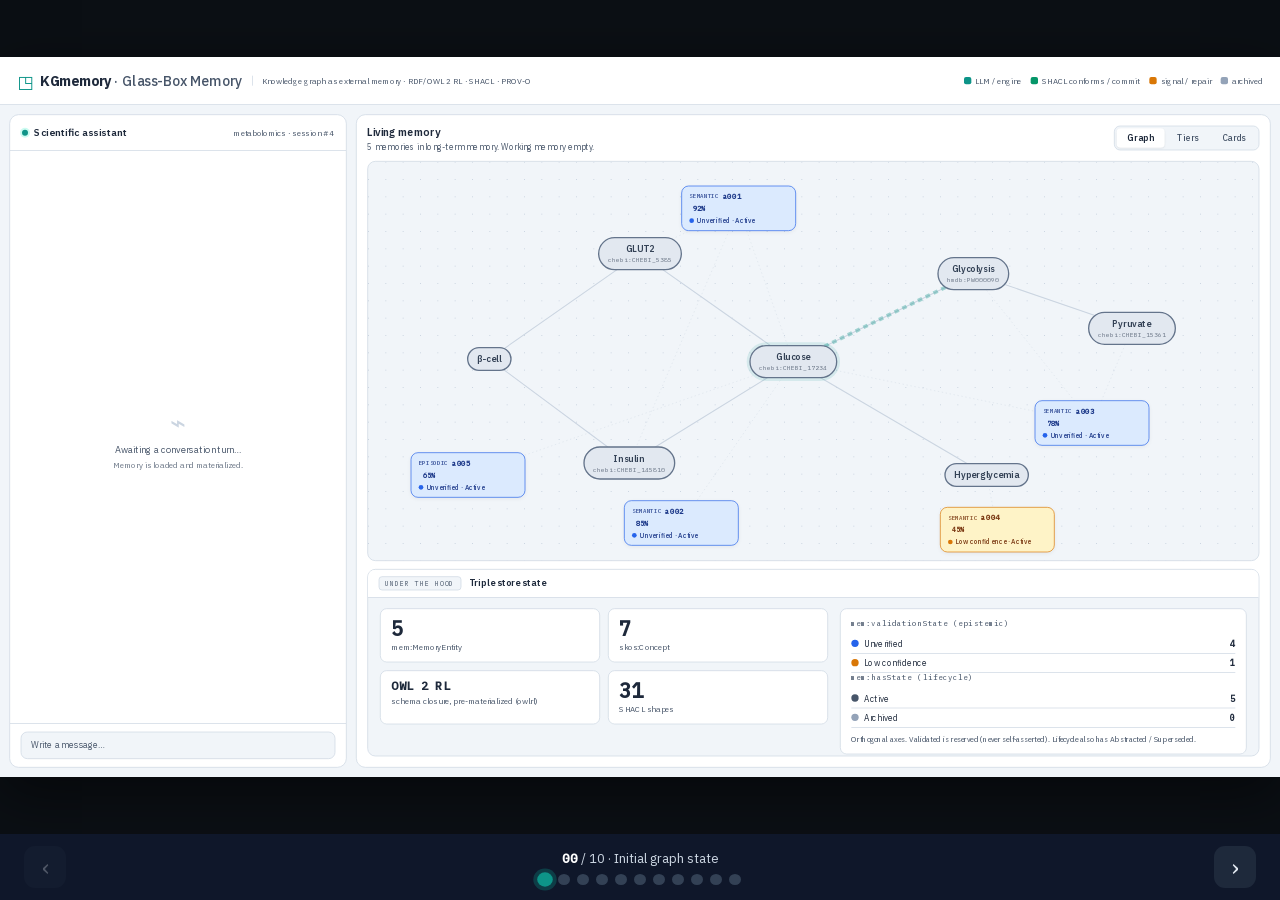
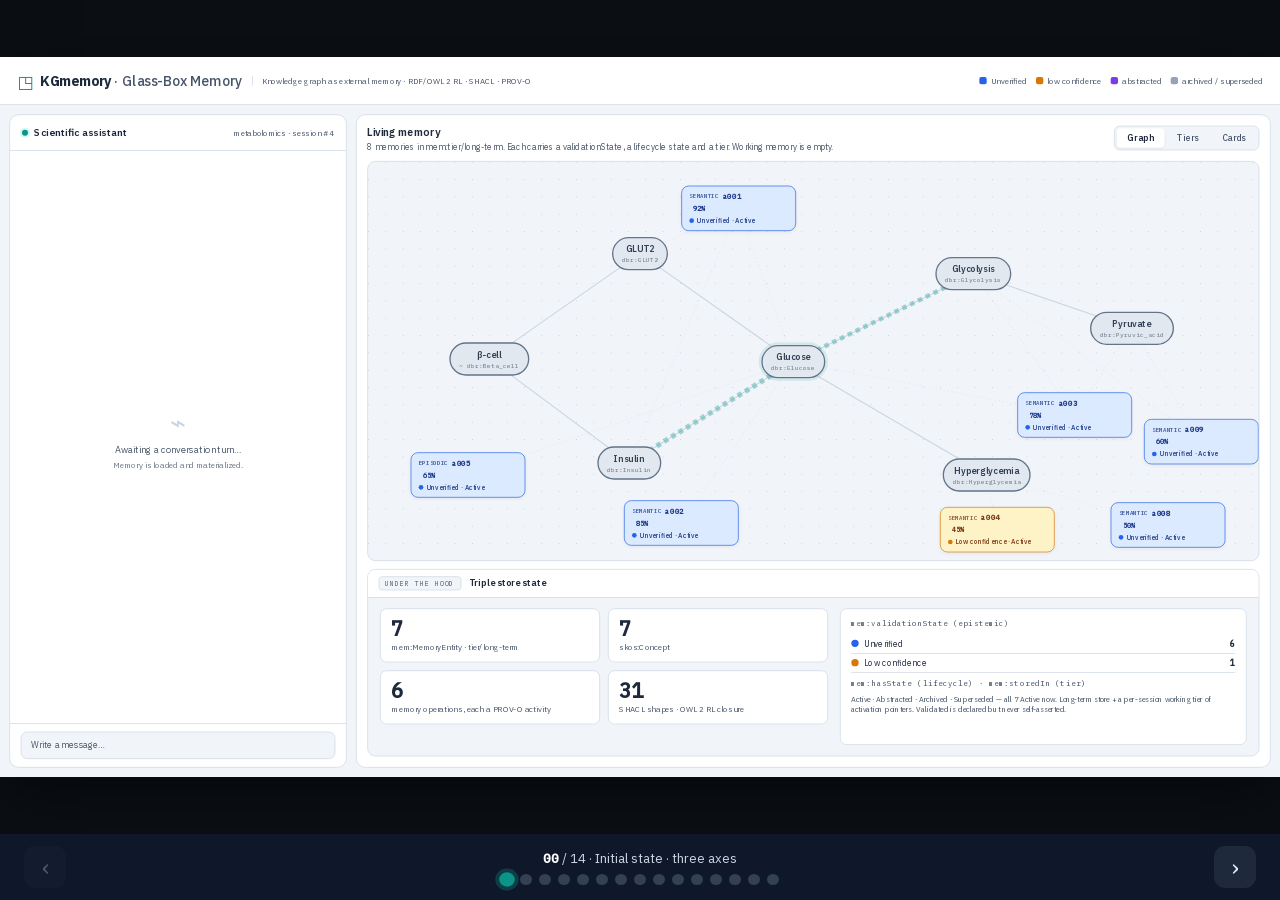
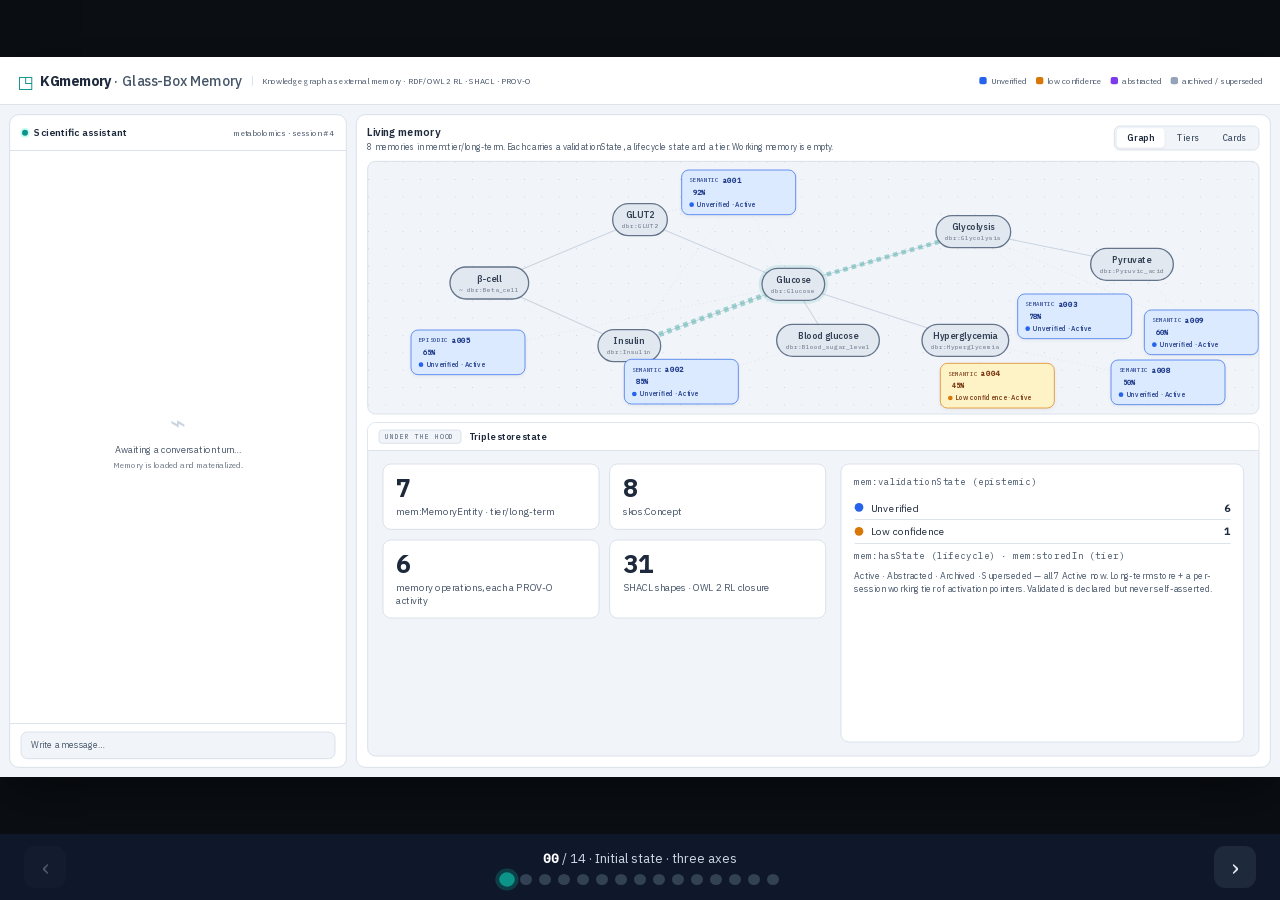
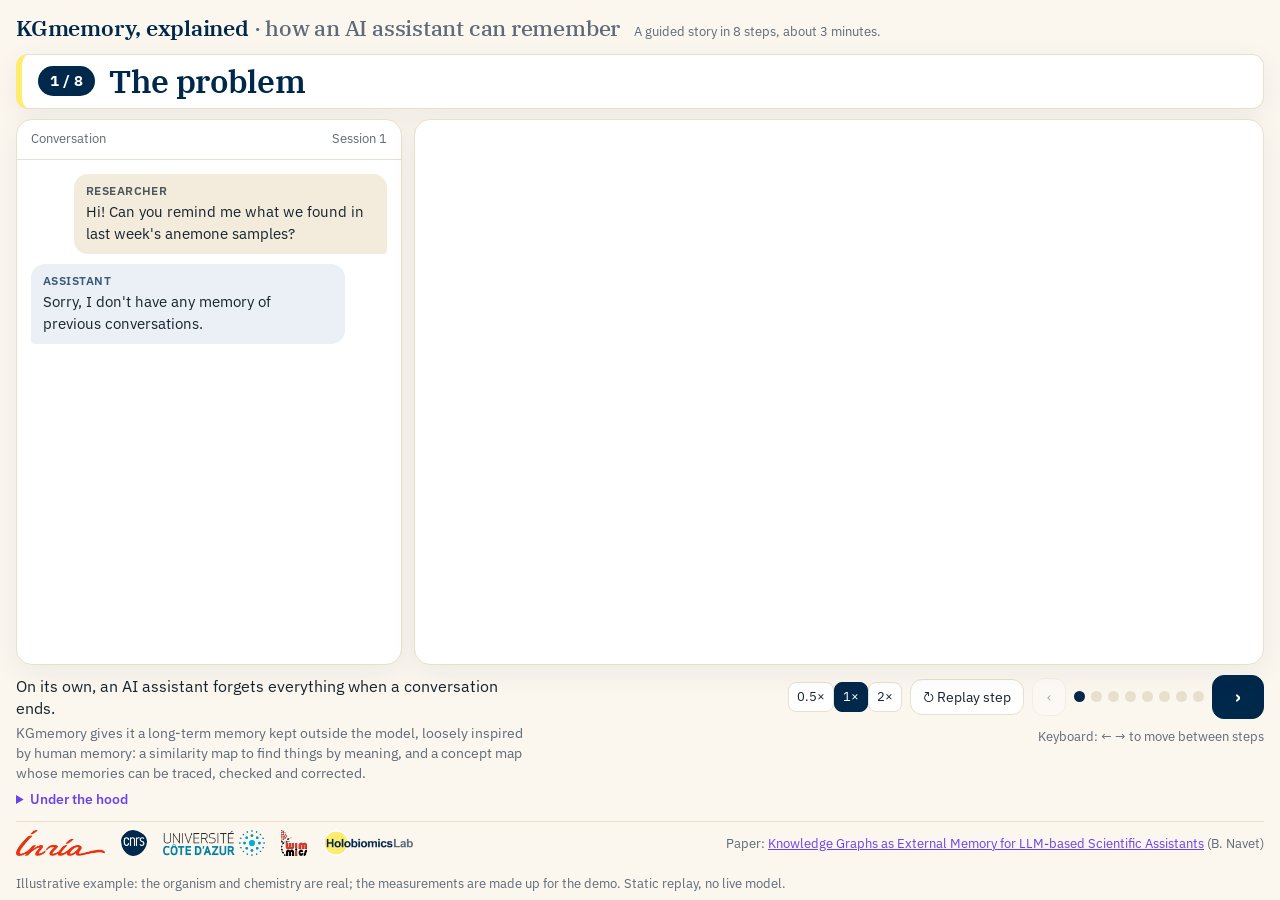
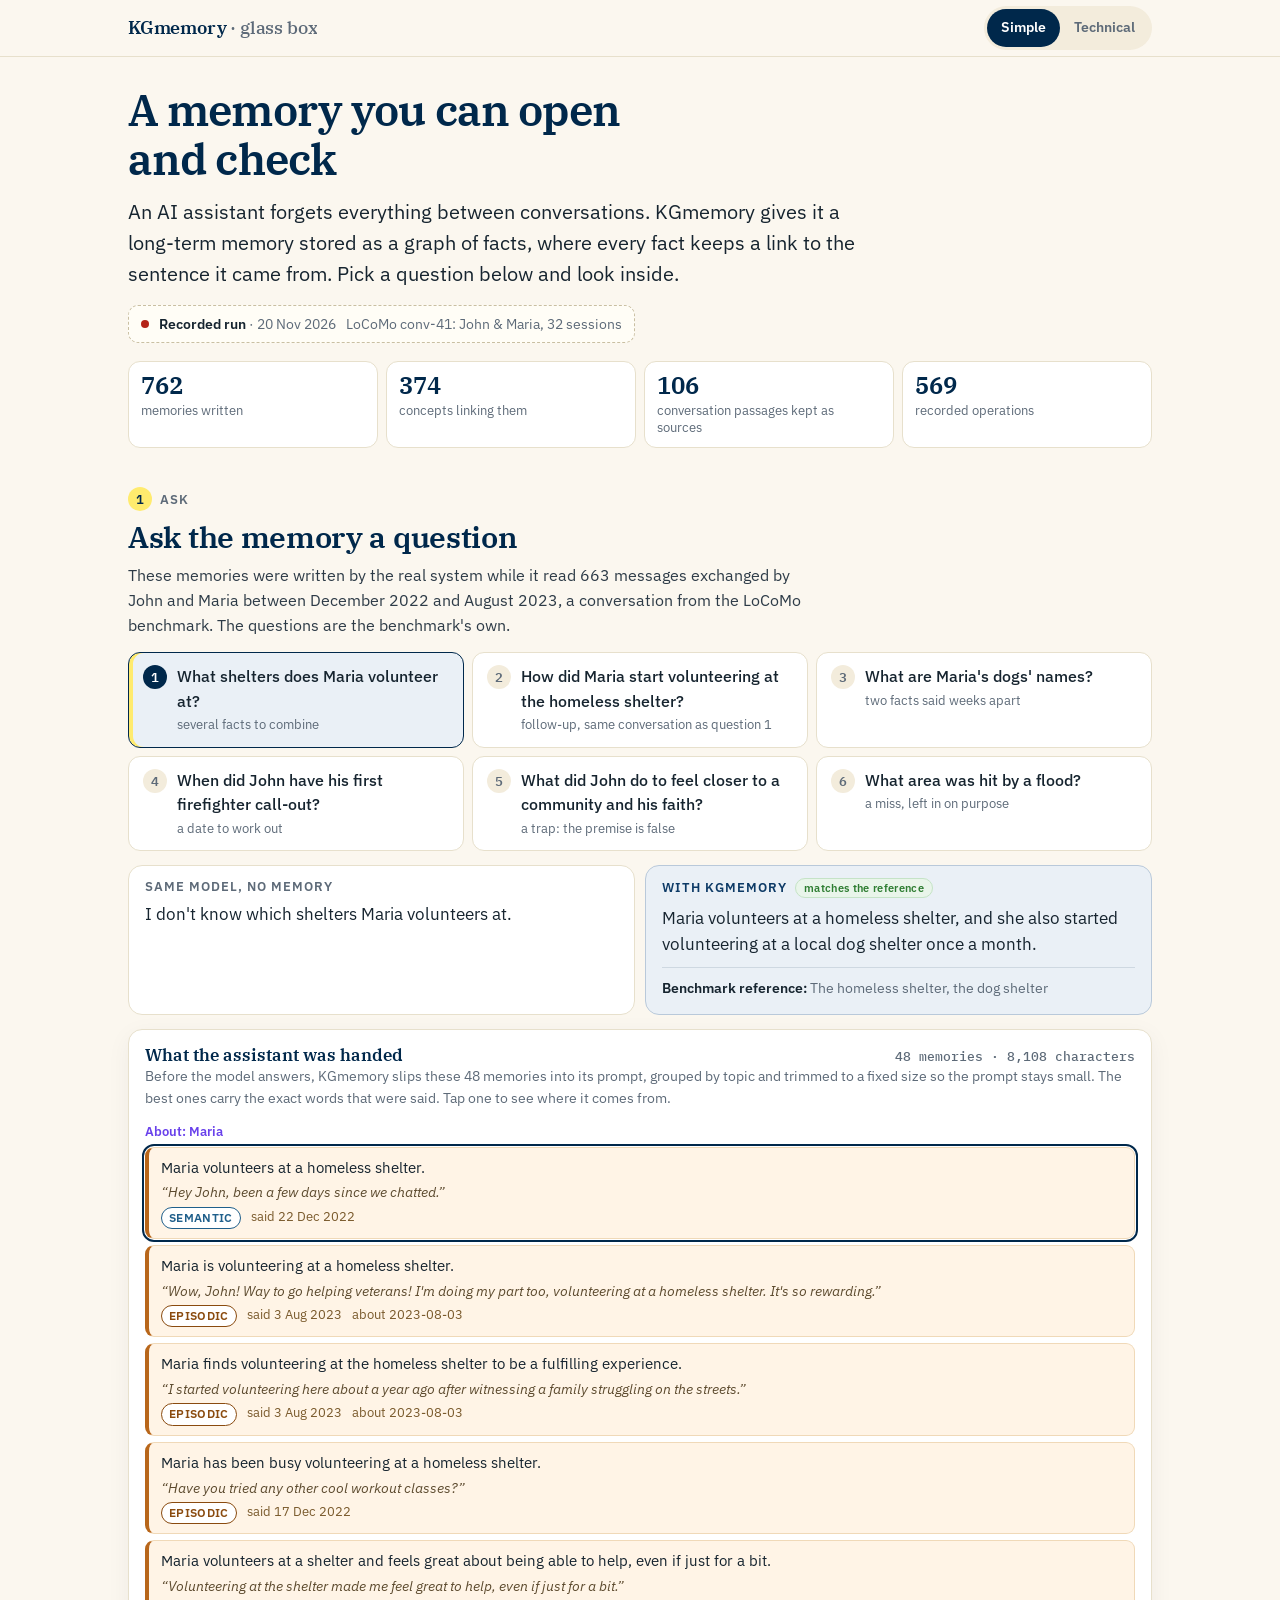
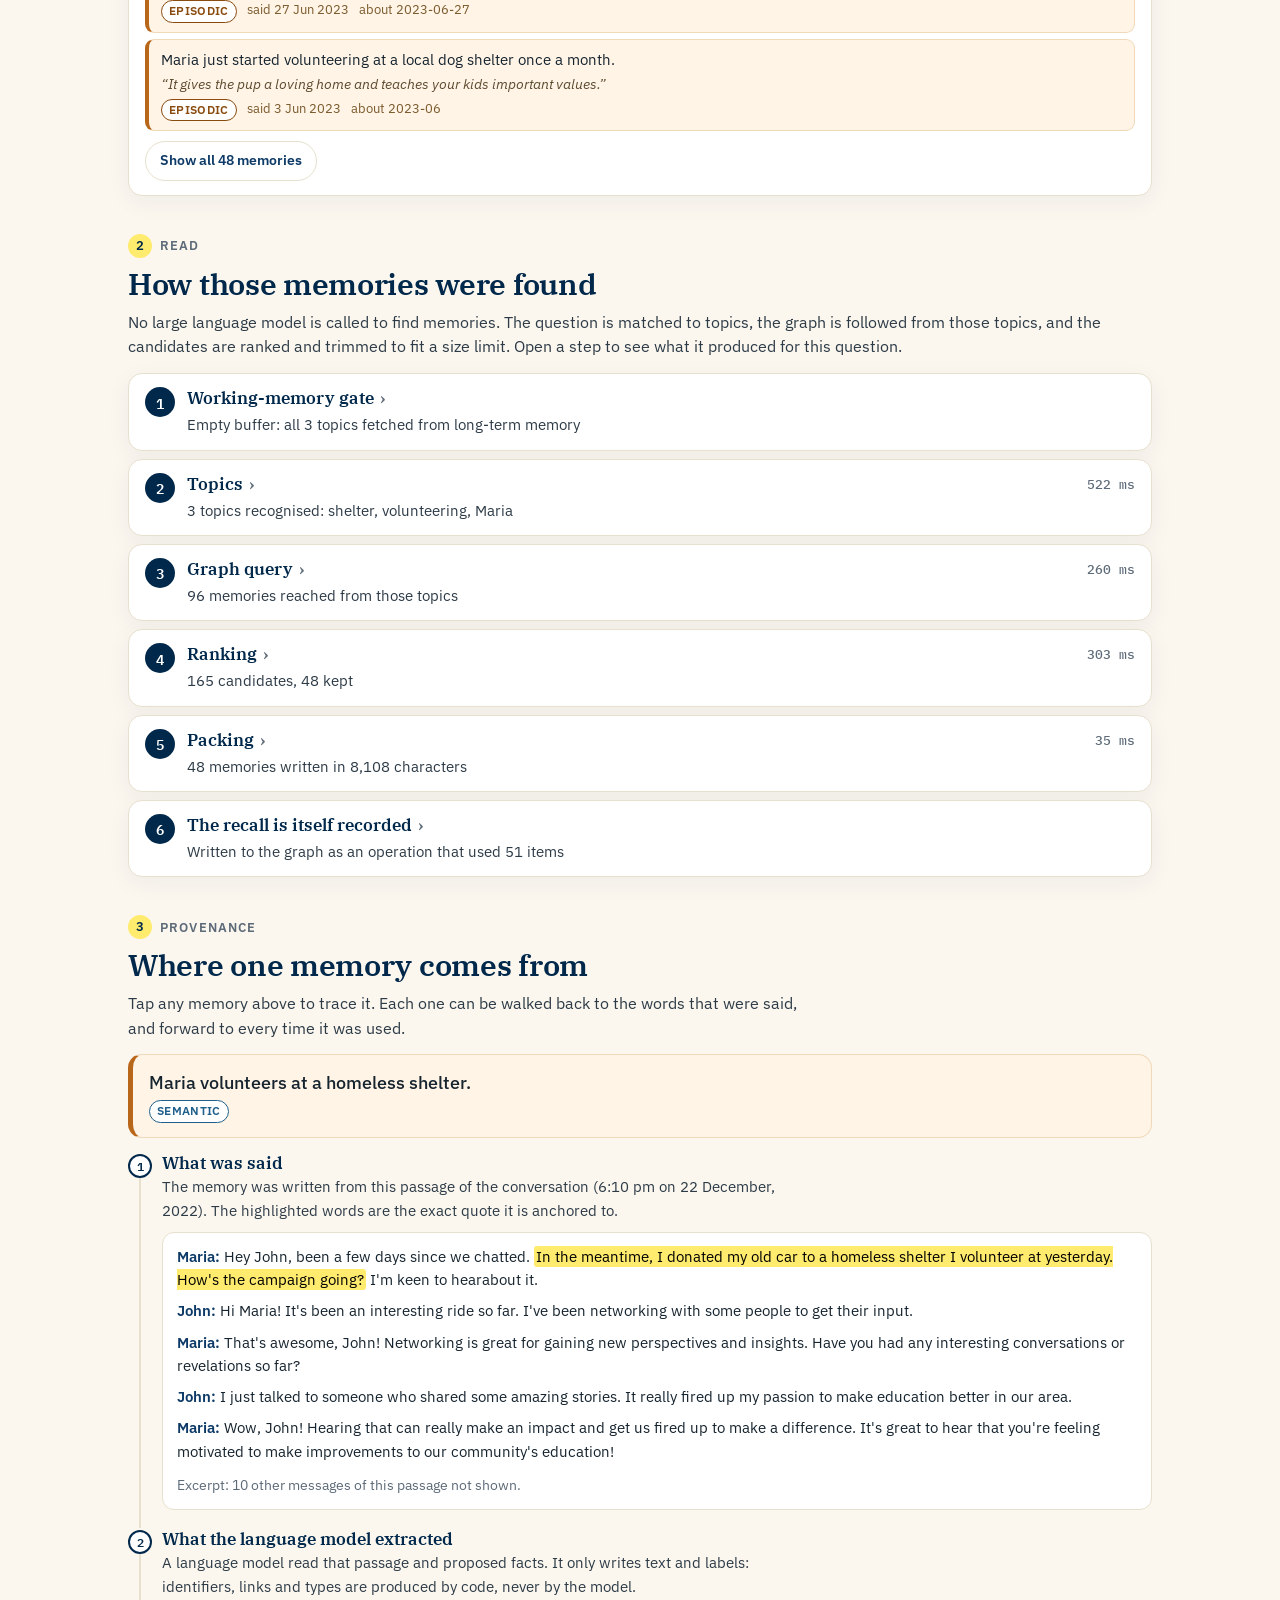
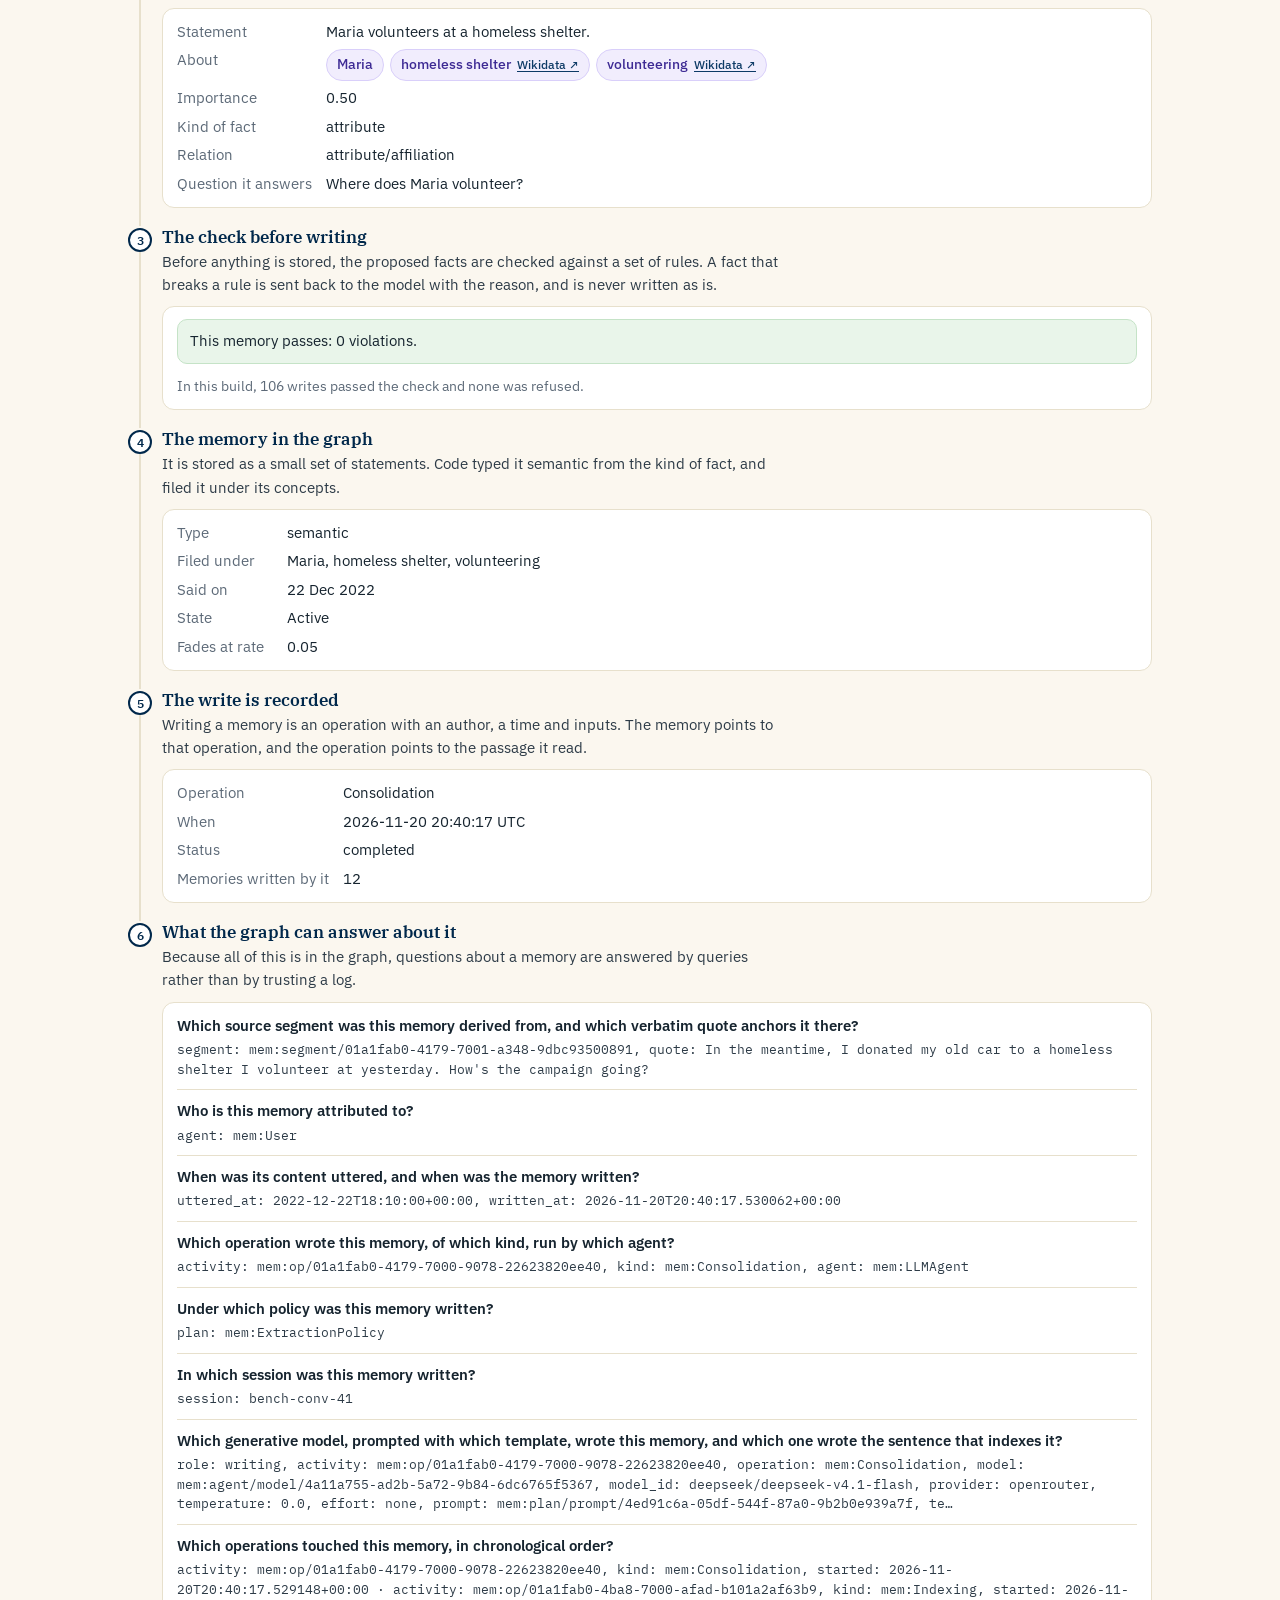
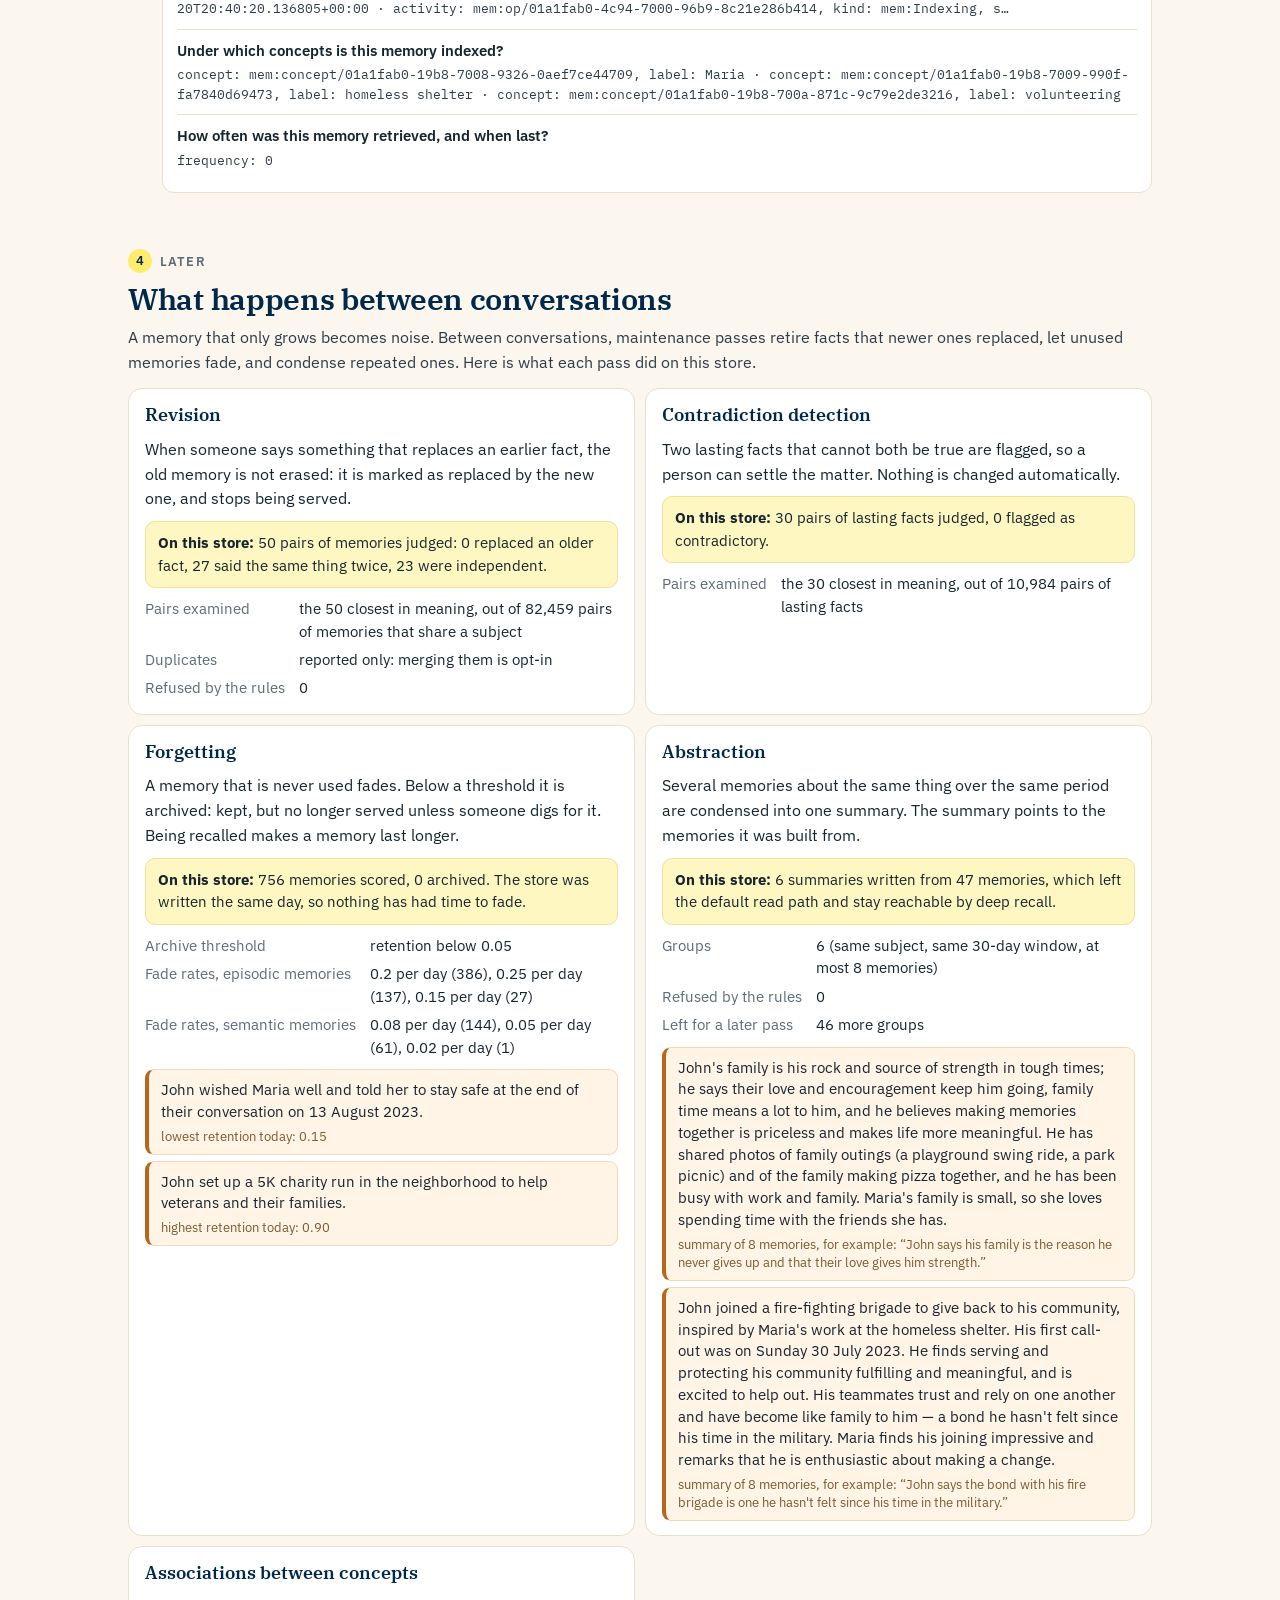
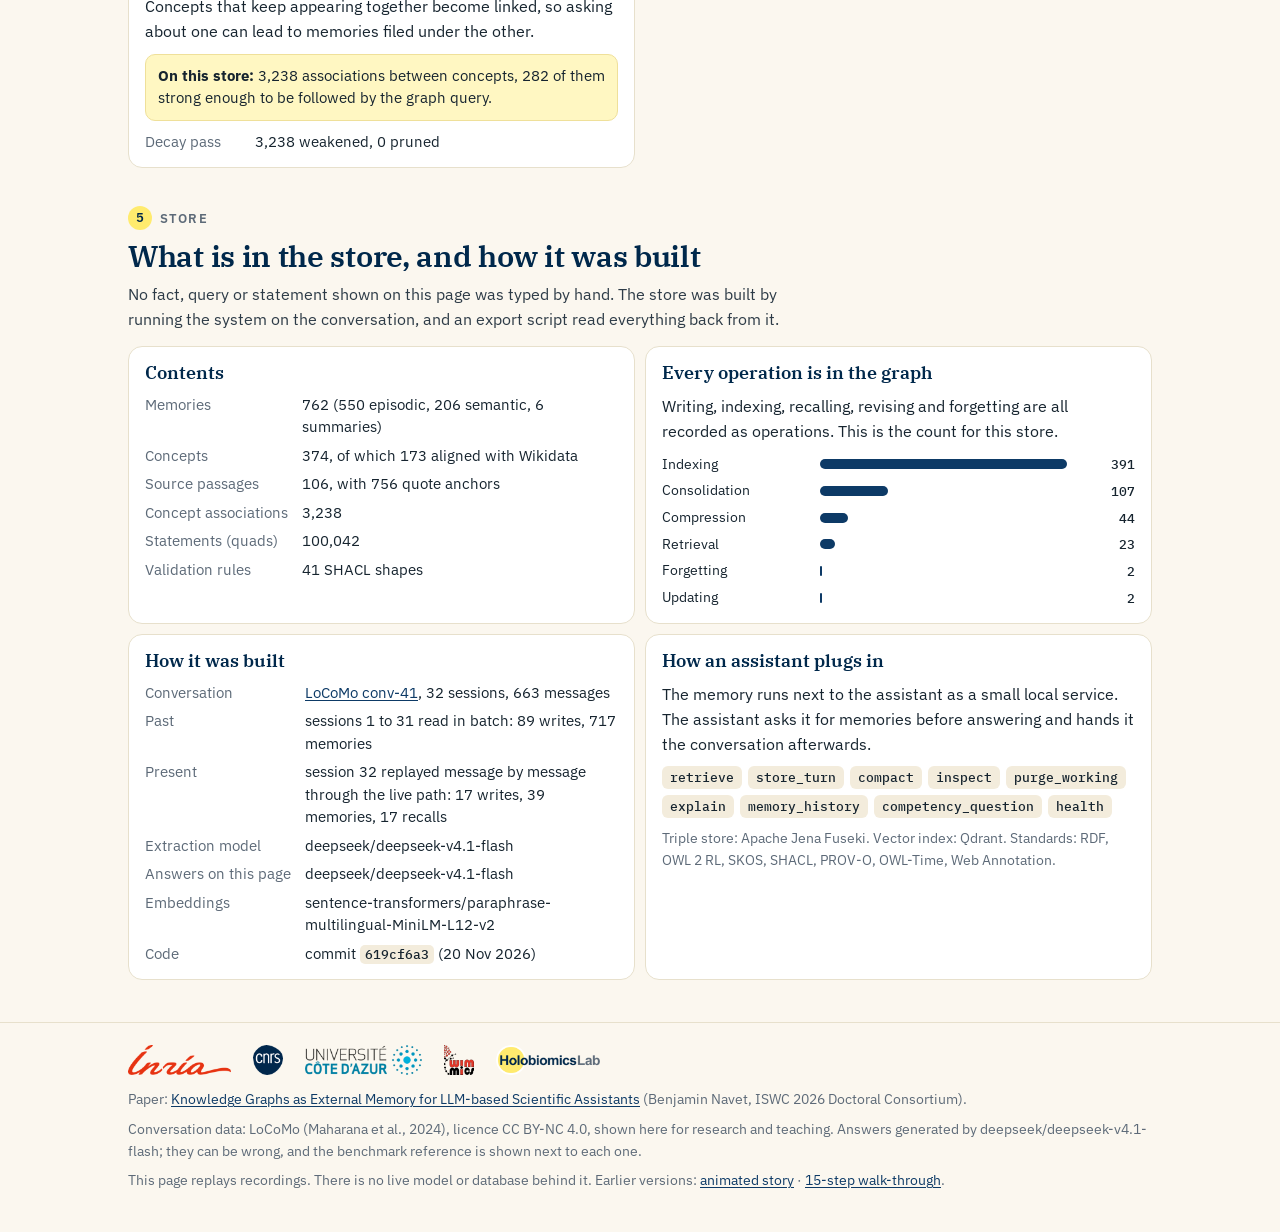
